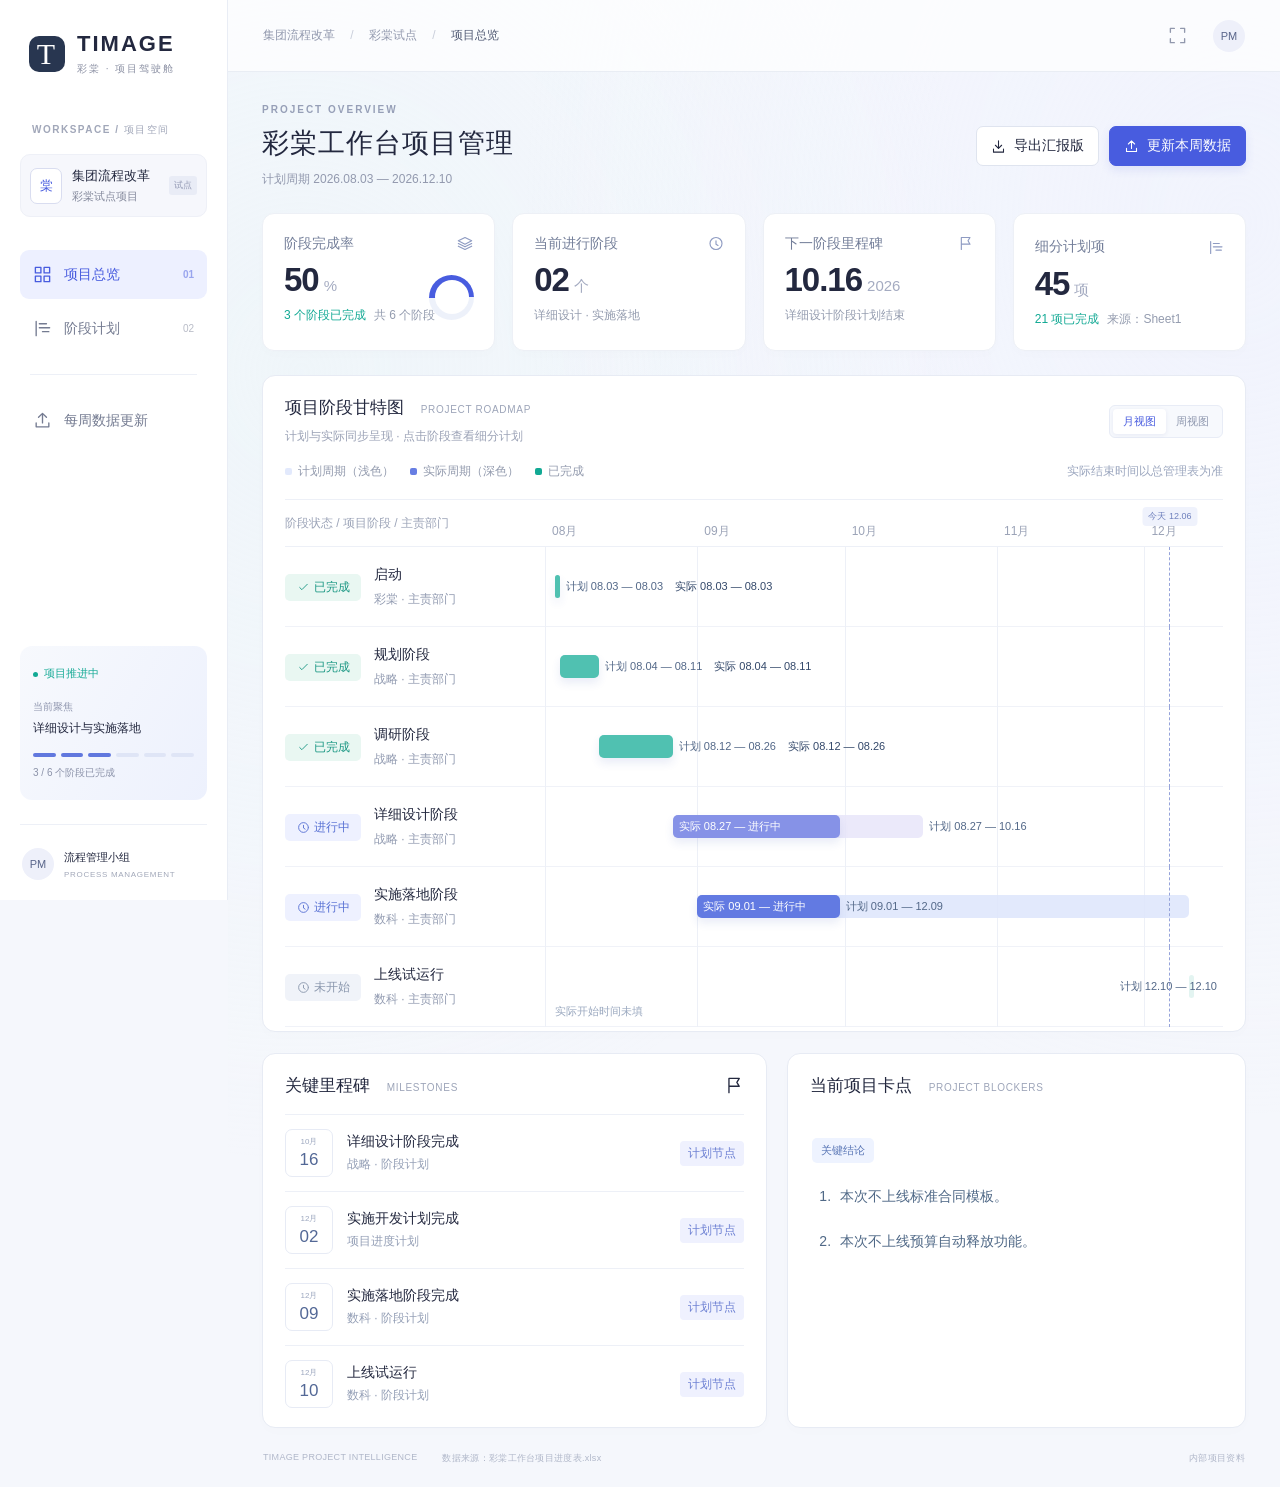
==== downloads/彩棠项目驾驶舱.html @ 55524172 "feat: label date periods in the detailed plan Gantt" ====
<!doctype html><html lang="zh-CN"><head><meta charset="utf-8"><meta name="viewport" content="width=device-width,initial-scale=1"><meta name="description" content="彩棠流程改革试点项目：项目阶段、模块计划与每周数据更新看板"><title>彩棠工作台项目管理</title><link rel="icon" href="data:image/svg+xml,%3Csvg xmlns='http://www.w3.org/2000/svg' viewBox='0 0 32 32'%3E%3Crect width='32' height='32' rx='9' fill='%233f56d9'/%3E%3Cpath d='M8 10h16M8 16h11M8 22h16' stroke='white' stroke-width='3'/%3E%3C/svg%3E"><style>
:root{--ink:#23283f;--muted:#83889b;--blue:#485cdf;--line:#edf0f7;--green:#12a994;--red:#ed725f;--surface:#fff;--bg:#f5f7fc;font-family:Inter,"Segoe UI","Microsoft YaHei",sans-serif;font-size:14px;color:var(--ink);font-synthesis:none}*{box-sizing:border-box}body{margin:0;background:var(--bg)}button,input,select{font:inherit}button,a,input,select{-webkit-tap-highlight-color:transparent}button{cursor:pointer}button{color:inherit}button:focus-visible,a:focus-visible{outline:3px solid #8492f5;outline-offset:3px}a{text-decoration:none;color:inherit}button{border:0;background:transparent}button:disabled{opacity:.4;cursor:not-allowed}.sidebar{position:fixed;z-index:10;inset:0 auto 0 0;width:228px;background:#fff;border-right:1px solid #e9edf5;padding:31px 20px 20px;display:flex;flex-direction:column}.brand{display:flex;align-items:center;gap:12px;font-size:22px;letter-spacing:2px;font-weight:600;padding:0 9px}.brand-symbol{height:36px;width:36px;background:#283650;color:white;font-family:Georgia,serif;display:grid;place-items:center;border-radius:10px;font-size:30px;font-weight:400}.brand small{display:block;font-size:10px;letter-spacing:2px;margin-top:5px;font-weight:400;color:#8c91a4}.space-label{color:#a1a7b9;font-size:10px;font-weight:600;letter-spacing:1.5px;margin:47px 12px 17px}.project-chip{display:flex;align-items:center;gap:10px;padding:12px 9px;background:#f6f7fc;border:1px solid #eef0f7;border-radius:10px;font-size:13px;font-weight:600}.project-icon{width:32px;height:36px;border:1px solid #d9ddf0;background:#fff;border-radius:7px;display:grid;place-items:center;color:var(--blue)}.project-chip small{display:block;font-size:11px;font-weight:400;color:var(--muted);margin-top:4px}.tiny-pill{font-size:9px;color:#9298b3;background:#e9ecf6;padding:3px 5px;border-radius:3px;margin-left:auto}nav{margin-top:28px}.nav{display:flex;align-items:center;gap:12px;width:100%;padding:15px 13px;margin:5px 0;color:#747b91;text-align:left;border-radius:9px}.nav.active{background:#edf0ff;color:var(--blue);font-weight:600}.nav:hover{background:#f3f5fd}.nav span{font-size:10px;margin-left:auto;opacity:.5}.nav-separator{height:1px;background:var(--line);margin:21px 10px}.icon{height:19px;width:19px;vertical-align:middle;flex:none;stroke:currentColor;fill:none;stroke-width:1.7;stroke-linecap:round;stroke-linejoin:round}.sidebar-bottom{margin-top:auto}.project-health{padding:20px 13px;margin-top:25px;background:linear-gradient(120deg,#f7f9fd,#edf1fd);border-radius:12px;font-size:12px}.project-health>div:first-child{color:var(--green);font-size:11px}.pulse{display:inline-block;width:5px;height:5px;background:var(--green);border-radius:100%;margin-right:6px}.project-health p{color:#9097af;font-size:10px;margin:19px 0 6px}.project-health strong{font-size:12px;font-weight:500}.mini-phases{display:flex;gap:5px;margin:16px 0 8px}.mini-phases>*{height:4px;width:20%;background:#dfe5f6;border-radius:3px}.mini-phases b{background:#6178de}.project-health small{color:#8b92a9;font-size:10px}.profile{margin-top:24px;border-top:1px solid var(--line);padding:23px 2px 0;display:flex;gap:10px;align-items:center;font-size:11px}.profile>span,.avatar{background:#eef0fa;width:32px;height:32px;border-radius:50%;display:grid;place-items:center;color:#5a668b;font-size:11px}.profile small{display:block;font-size:8px;color:#a2a8b9;margin-top:5px;letter-spacing:.7px}.workspace{margin-left:228px;min-height:100vh;background:radial-gradient(ellipse at 96% 15%,#edf0ff80,transparent 50%),radial-gradient(ellipse at 7% 25%,#e9f4f880,transparent 50%),var(--bg)}.topbar{height:72px;border-bottom:1px solid #e9edf4;background:#ffffffb8;display:flex;align-items:center;justify-content:space-between;padding:0 35px}.breadcrumb{font-size:12px;color:#9299ae}.breadcrumb span{color:#c9ceda;margin:0 12px}.breadcrumb b{font-weight:500;color:#525b75}.top-right{display:flex;align-items:center;gap:19px}.prototype{border:1px solid #e4e8f3;background:#f9faff;border-radius:5px;padding:5px 9px;font-size:10px;color:#7b86a7}.icon-btn{padding:7px;display:grid;place-items:center;color:#9198ad;border-radius:7px}.icon-btn:hover{background:#eef1ff;color:var(--blue)}main{padding:32px 34px 24px;max-width:1850px;margin:auto}.page-head{display:flex;justify-content:space-between;align-items:center;gap:20px;margin-bottom:25px}.eyebrow{font-size:10px;letter-spacing:2px;color:#969fb7;margin-bottom:10px;font-weight:600}.page-head h1{font-weight:650;letter-spacing:1px;font-size:27px;margin:0}.page-head h1 span{display:inline-block;vertical-align:middle;margin-left:12px;border:1px solid #cbd6f5;background:#eff3ff;color:#6477ba;font-size:10px;padding:4px 7px;letter-spacing:0;font-weight:500}.subtitle{font-size:12px;color:#9299ae;margin-top:10px}.head-actions{display:flex;gap:10px;align-items:center}.btn{border:1px solid #dfe4ef;background:#fff;padding:10px 14px;display:inline-flex;align-items:center;justify-content:center;gap:8px;border-radius:7px;white-space:nowrap;font-size:12px;font-weight:500;min-height:38px}.btn.primary{background:var(--blue);border-color:var(--blue);color:#fff;box-shadow:0 4px 10px #4256d31e}.btn:hover{filter:brightness(.97)}.btn .icon{width:15px;height:15px}.metrics{display:grid;grid-template-columns:repeat(4,1fr);gap:17px;margin-bottom:24px}.metric{background:#fff;border:1px solid #edf0f6;border-radius:12px;padding:20px 21px 17px;position:relative;min-height:138px;box-shadow:0 4px 12px #33426203}.metric-top{display:flex;align-items:center;justify-content:space-between;color:#737e99;font-size:12px}.metric-top .icon{color:#8e9bc2;width:16px}.metric-value{font-size:33px;letter-spacing:-1px;font-weight:600;margin:9px 0 7px;line-height:1.1}.metric-value small{font-size:15px;font-weight:400;color:#a4abc1;margin-left:5px;letter-spacing:0}.metric-foot{font-size:10px;color:#949caf}.metric-foot em{font-style:normal;color:var(--green);margin-right:8px}.metric.warning .metric-value{color:#df7967}.metric.warning .metric-top .icon{color:#df7967}.donut{position:absolute;right:20px;top:61px;width:45px;height:45px;border-radius:50%;background:conic-gradient(var(--blue) 60%,#edf1fa 0);display:grid;place-items:center;transform:rotate(-90deg)}.donut:after{content:'';width:34px;height:34px;background:#fff;border-radius:50%}.overview-grid{display:grid;grid-template-columns:minmax(0,1fr) 290px;gap:20px;align-items:stretch}.panel{border:1px solid #e7ebf4;border-radius:13px;background:#fff;box-shadow:0 4px 14px #22305603;min-width:0;overflow:hidden}.panel-head{padding:20px 22px 17px;display:flex;justify-content:space-between;align-items:center;gap:12px}.panel-head h2{margin:0;font-weight:600;font-size:15px}.panel-head h2 small{font-size:10px;color:#9da5b9;font-weight:400;margin-left:12px;letter-spacing:.7px}.panel-head p{font-size:10px;color:#9ba2b6;margin:7px 0 0}.segments{padding:3px;border:1px solid #e8ecf6;background:#f7f9fd;border-radius:6px;display:flex}.segments button{font-size:11px;color:#8f98af;padding:5px 10px;border-radius:4px}.segments .selected{color:var(--blue);background:white;box-shadow:0 1px 4px #25398d14}.legend{display:flex;gap:16px;padding:0 22px 19px;color:#939bae;font-size:10px;align-items:center}.legend>span{display:inline-flex;gap:6px;align-items:center}.legend i{display:inline-block;width:7px;height:7px;border-radius:2px;background:var(--green)}.legend i.blue{background:var(--blue)}.legend i.gray{background:#d9dfef}.legend .hint{margin-left:auto;color:#9ca7bf}.gantt-scroll{overflow-x:auto}.gantt{min-width:650px;padding:0 22px 4px}.gantt-head{display:grid;grid-template-columns:170px 1fr;height:42px;border-top:1px solid var(--line);border-bottom:1px solid var(--line)}.gantt-head>div:first-child{display:flex;align-items:center;color:#9ca4b8;font-size:10px}.months{position:relative;display:flex;color:#9ba3b7;font-size:11px;align-items:center}.months>span{position:absolute;transform:translateX(7px)}.gantt-body{position:relative}.gantt-row{display:grid;grid-template-columns:170px 1fr;min-height:65px;border-bottom:1px solid #f0f2f8;cursor:pointer}.gantt-row:hover{background:#f7f9ff}.stage-label{display:flex;align-items:center;gap:10px;padding-right:7px}.stage-no{font-size:10px;color:#b0b8cb;align-self:flex-start;margin-top:19px}.stage-label strong{font-size:12px;font-weight:500}.stage-label small{display:block;margin-top:7px;color:#929bb1;font-size:10px}.stage-label .stage-check{color:var(--green);font-size:10px;margin-left:5px}.track{position:relative;background:repeating-linear-gradient(to right,#edf0f7 0,#edf0f7 1px,transparent 1px,transparent 25%);height:65px}.plan-line{position:absolute;top:22px;height:23px;background:#e6eafa;border-radius:5px;min-width:5px}.actual-line{position:absolute;top:22px;height:23px;border-radius:5px;min-width:8px;box-shadow:0 5px 9px #3858c020}.bar-label{font-size:10px;position:absolute;top:27px;white-space:nowrap;color:#fff;z-index:3;pointer-events:none}.bar-label.outside{color:#79849e}.milestone-diamond{width:10px;height:10px;transform:rotate(45deg);background:#54bcae;position:absolute;top:28px;z-index:2;border:2px solid #fff;box-shadow:0 0 0 1px #54bcae}.today-line{position:absolute;top:0;bottom:0;width:1px;border-left:1px dashed #95a3da;z-index:4;pointer-events:none}.today-line span{position:absolute;top:-13px;left:0;transform:translate(-50%,-100%);background:#eff2fc;color:#6f80bd;border-radius:4px;padding:3px 6px;font-size:9px;white-space:nowrap}.gantt-note{display:flex;justify-content:space-between;padding:15px 22px;color:#9da5b8;font-size:10px}.text-btn{color:var(--blue);font-size:11px;padding:0;display:inline-flex;align-items:center;gap:6px}.ai-panel{background:linear-gradient(160deg,#f0f3ff,#fff 46%);position:relative}.ai-panel .panel-head{padding-bottom:13px}.ai-title{display:flex;gap:8px;align-items:center}.ai-title .icon{color:var(--blue)}.ai-tag{font-size:9px;color:#8b97c0;background:#e5eafa;padding:4px 6px;border-radius:4px}.ai-body{padding:0 20px 16px}.ai-intro{font-size:13px;line-height:1.8;margin:2px 0 17px;color:#667291}.ai-intro b{color:#3c4e80;font-weight:600}.insight{padding:15px 0;border-top:1px solid #e8edf8;display:flex;gap:10px}.insight-marker{font-size:10px;width:21px;height:21px;border-radius:6px;display:grid;place-items:center;background:#fff1ed;color:#dc8170;flex:none}.insight:nth-child(3) .insight-marker{background:#ebf1fe;color:#6485d0}.insight:nth-child(4) .insight-marker{background:#eaf7f3;color:#57a897}.insight strong{display:block;font-size:12px;font-weight:600;line-height:1.6}.insight p{font-size:11px;line-height:1.8;color:#8b95ad;margin:6px 0}.ai-footer{border-top:1px solid #e8edf8;padding:13px 20px;color:#a0a9be;font-size:9px}.lower-grid{display:grid;grid-template-columns:1.1fr 1fr;gap:20px;margin-top:21px}.milestone-list{padding:0 22px 5px}.milestone-item{display:flex;align-items:center;gap:14px;padding:14px 0;border-top:1px solid var(--line)}.date-tile{border:1px solid #e7ebf5;border-radius:7px;padding:6px 10px;text-align:center;font-size:17px;color:#536896;min-width:48px;font-weight:500}.date-tile small{display:block;font-size:8px;color:#9ca7bf;margin-bottom:3px}.milestone-item strong{font-size:12px;font-weight:500}.milestone-item p{font-size:10px;color:#949fb6;margin:5px 0 0}.badge{font-size:10px;display:inline-block;padding:4px 8px;border-radius:4px;white-space:nowrap;background:#f0f3fa;color:#95a0b8}.badge.done{background:#eaf7f3;color:#22a88e}.badge.active{background:#eff1fe;color:#6d80d3}.badge.late{background:#fff0ec;color:#d97c69}.badge.pending{background:#f1f3f8;color:#909bb1}.milestone-item .badge{margin-left:auto}.risk-table{width:100%;border-collapse:collapse;font-size:11px}.risk-table th{text-align:left;background:#f9fafd;font-size:10px;color:#9ba5ba;font-weight:400;padding:10px 21px}.risk-table td{padding:13px 21px;border-bottom:1px solid var(--line);vertical-align:middle;line-height:1.7}.risk-table tr:last-child td{border-bottom:0}.risk-table td small{display:block;color:#a0a8ba;font-size:10px}.risk-table .clickable{cursor:pointer}.risk-table .clickable:hover{background:#f8faff}.table-link{color:#5d6f9c;font-size:11px;text-align:left;padding:0}.mini-note{font-size:10px;color:#a7afc0;padding:12px 21px}footer{padding:0 35px 22px;display:flex;gap:25px;color:#b0b7c9;font-size:9px;letter-spacing:.3px}footer span:last-child{margin-left:auto}.stage-tabs{display:grid;grid-template-columns:repeat(5,1fr);gap:12px;margin-bottom:22px}.stage-tab{text-align:left;padding:15px 17px;background:#fff;border:1px solid #e6ebf5;border-radius:10px}.stage-tab.selected{border-color:#7c8ce5;background:#f0f3ff;box-shadow:0 0 0 2px #455edf08}.stage-tab small{font-size:10px;color:#a0aac1;display:block;margin-bottom:9px}.stage-tab strong{font-size:13px;font-weight:500}.stage-tab .badge{margin-top:11px;font-size:9px}.detail-summary{display:flex;justify-content:space-between;padding:23px 24px;align-items:center}.detail-summary h2{margin:0 0 10px;font-size:18px;font-weight:550}.detail-summary p{margin:0;font-size:12px;color:#929bb1}.detail-counts{display:flex;gap:30px}.detail-counts strong{font-size:25px;display:block;font-weight:500;margin-bottom:7px}.detail-counts small{font-size:10px;color:#a0a9be}.filter-bar{display:flex;align-items:center;gap:10px;padding:15px 22px;border-top:1px solid var(--line);border-bottom:1px solid var(--line);flex-wrap:wrap}.search-field{display:flex;align-items:center;border:1px solid #e2e7f1;border-radius:6px;padding:8px 10px;gap:8px;background:#fbfcff;min-width:230px}.search-field .icon{width:15px;color:#a3abc0}.search-field input{border:0;background:none;outline:none;width:190px;font-size:12px}.filter-bar select{border:1px solid #e3e8f1;background:#fff;border-radius:6px;padding:8px 10px;font-size:11px;color:#717f9f;max-width:180px}.filter-bar .segments{margin-left:auto}.task-table-wrap{overflow-x:auto}.task-table{width:100%;border-collapse:collapse;min-width:760px;font-size:12px}.task-table th{padding:13px 15px;background:#f9fafe;color:#98a2b9;font-size:10px;font-weight:400;text-align:left;white-space:nowrap}.task-table td{padding:13px 15px;border-bottom:1px solid #eff2f8;line-height:1.7}.task-table tbody tr{cursor:pointer}.task-table tbody tr:hover{background:#f8faff}.task-table td:first-child{padding-left:23px;max-width:440px}.task-title{display:flex;align-items:center;gap:9px}.task-title .indent{display:inline-block;width:var(--indent);flex:none}.level-tag{font-size:8px;background:#f2f4fa;padding:2px 4px;color:#9ba5bc;flex:none}.owner-pill{display:inline-flex;gap:5px;align-items:center;color:#7c89a6;font-size:11px}.owner-pill>i{font-size:9px;width:21px;height:21px;border-radius:50%;background:#edf0fa;color:#6c7ca6;display:grid;place-items:center;font-style:normal}.table-footer{padding:16px 22px;display:flex;align-items:center;justify-content:space-between;color:#9ba6bc;font-size:11px}.pagination{display:flex;gap:7px}.pagination button{padding:5px 9px;border:1px solid #e2e7f2;border-radius:4px;font-size:10px}.empty{padding:60px 20px;text-align:center;color:#8f9bb6;line-height:2}.detail-gantt-row{display:grid;grid-template-columns:290px 1fr;border-bottom:1px solid #f0f2f8}.detail-gantt-row .track{height:47px}.detail-gantt-row .actual-line{height:18px;top:14px}.detail-gantt-label{padding:12px 16px;overflow:hidden;text-overflow:ellipsis;white-space:nowrap;font-size:11px}.relation-layout{display:grid;grid-template-columns:minmax(0,1fr) 290px;gap:20px}.relation-canvas{position:relative;min-height:570px;padding:42px 28px;display:grid;grid-template-columns:160px 1fr 160px;gap:60px;align-items:center;background:radial-gradient(#dce4f2 .7px,transparent .7px);background-size:18px 18px}.relation-col{display:flex;flex-direction:column;gap:22px;z-index:1}.relation-node{background:white;padding:16px 14px;border-radius:9px;border:1px solid #dde4f5;box-shadow:0 5px 17px #43549006;text-align:left;width:100%;position:relative}.relation-node strong{font-size:12px;font-weight:500;display:block}.relation-node small{display:block;font-size:9px;color:#98a4bc;margin-top:8px}.relation-node.center{background:#5369dc;color:white;padding:25px 18px;box-shadow:0 7px 24px #4559ca24}.relation-node.center small{color:#cbd4ff}.relation-node.red{border-color:#edb6ab}.relation-node.red strong{color:#cb7d6e}.relation-svg{position:absolute;inset:0;width:100%;height:100%;pointer-events:none}.relationship-panel{padding:22px}.relationship-panel h3{margin:0 0 16px;font-size:15px}.relationship-panel p{font-size:12px;line-height:1.9;color:#8593af}.relationship-panel li{font-size:12px;color:#7d8ca8;line-height:2;margin-bottom:13px}.note-box{padding:12px 14px;background:#f6f8fd;border:1px solid #e8edf6;border-radius:7px;font-size:11px;line-height:1.9;color:#909eb8}.upload-zone{margin:0 24px 24px;border:1px dashed #c2cdef;border-radius:12px;text-align:center;padding:38px;background:linear-gradient(130deg,#f8faff,#f3f6ff);cursor:pointer}.upload-zone:hover,.upload-zone.dragging{background:#edf2ff;border-color:#627fe3}.upload-zone>.icon{height:35px;width:35px;color:#667dde;margin-bottom:14px}.upload-zone h3{font-size:16px;font-weight:500;margin:0 0 11px}.upload-zone p{font-size:12px;color:#92a0bd;margin-bottom:20px}.update-grid{display:grid;grid-template-columns:1fr;gap:21px}.update-step{display:flex;gap:16px;padding:19px 22px;border-top:1px solid var(--line)}.step-num{width:25px;height:25px;background:#eef2fd;border-radius:50%;color:#6b81c0;display:grid;place-items:center;font-size:11px;flex:none}.update-step strong{font-size:12px;font-weight:500}.update-step p{font-size:11px;color:#98a4bc;line-height:1.8;margin:7px 0}.drawer{inset:0 0 0 auto;height:100vh;max-height:100vh;width:480px;max-width:94vw;border:0;margin:0;padding:0;background:#fff;box-shadow:-10px 0 70px #192f6924}.drawer::backdrop,.upload-dialog::backdrop{background:#17294435;backdrop-filter:blur(4px)}.drawer-header{padding:26px;border-bottom:1px solid var(--line);display:flex;justify-content:space-between;align-items:center;font-size:11px;color:#95a2bb}.drawer-body{padding:28px}.drawer-body h2{font-size:22px;font-weight:550;line-height:1.6;margin:12px 0 19px}.drawer-body h3{font-size:13px;font-weight:500;margin:27px 0 14px}.property-grid{display:grid;grid-template-columns:1fr 1fr;gap:23px;margin:25px 0}.property-grid small{display:block;color:#9aa6be;font-size:11px;margin-bottom:8px}.property-grid strong{font-size:13px;font-weight:500}.source-line{font-size:10px;color:#a4aec0;line-height:1.9;margin-top:25px;border-top:1px solid var(--line);padding-top:16px}.upload-dialog{border:0;border-radius:15px;width:700px;max-width:94vw;padding:0;max-height:90vh;box-shadow:0 30px 100px #12223d33}.upload-dialog .dialog-body{padding:25px 28px}.upload-dialog h2{font-weight:550;font-size:22px;margin:0 0 12px}.upload-dialog p{font-size:12px;color:#8d9ab4;line-height:1.8}.preview-stats{display:flex;gap:16px;margin:23px 0}.preview-stats>div{flex:1;padding:15px;background:#f5f7fd;border-radius:8px}.preview-stats b{font-size:26px;font-weight:500}.preview-stats small{display:block;font-size:11px;color:#91a0bd;margin-top:6px}.dialog-actions{padding:20px 28px;display:flex;justify-content:flex-end;gap:10px;background:#f9faff;border-top:1px solid var(--line)}.diff-list{max-height:210px;overflow:auto;border:1px solid #e9edf5;border-radius:7px}.diff-row{padding:10px 12px;font-size:11px;border-bottom:1px solid #edf0f7;line-height:1.8}.diff-row:last-child{border:0}.error-box{padding:17px;background:#fff1ef;border-radius:8px;color:#c97065;font-size:12px;line-height:1.8}#toast{position:fixed;bottom:27px;left:50%;transform:translate(-50%,20px);z-index:100;background:#29364f;color:#fff;padding:13px 22px;border-radius:9px;box-shadow:0 8px 20px #25365322;font-size:12px;opacity:0;pointer-events:none;transition:.2s}#toast.show{opacity:1;transform:translate(-50%,0)}.date-input{border:1px solid #e3e8f2;border-radius:6px;padding:7px;color:#7e8ead;font-size:11px;background:#fff}.dependency-list{padding:0;list-style:none}.dependency-list li{border:1px solid #e7ecf6;padding:13px 14px;margin:8px 0;border-radius:7px;font-size:12px;line-height:1.8}.dependency-list small{display:block;font-size:10px;color:#9aa7bf}.attention-inline{color:#c88a58;background:#fff7eb;border-radius:5px;padding:9px 12px;font-size:11px;line-height:1.8;margin-top:10px}.summary-item{padding:16px 22px;border-top:1px solid var(--line);display:flex;gap:13px;align-items:center}.summary-item strong{font-size:12px;font-weight:500}.summary-item p{font-size:10px;color:#9aa5ba;margin:7px 0}.summary-item>.badge{margin-left:auto}.small-bar{height:4px;border-radius:4px;background:#edf1f8;margin-top:10px;width:130px}.small-bar span{display:block;height:100%;background:#6f8edd;border-radius:4px}
@media(min-width:1550px){main{padding:35px 42px}.overview-grid{grid-template-columns:minmax(0,1fr) 320px}.gantt-row,.track{height:75px}.stage-no{margin-top:24px}.stage-label{align-items:center}.plan-line,.actual-line{top:27px}.bar-label{top:32px}.milestone-diamond{top:33px}.gantt-head{height:48px}.metric{padding:23px 25px;min-height:145px}.panel-head{padding-top:23px;padding-bottom:20px}.ai-intro{margin-bottom:20px}.insight{padding:18px 0}.gantt-note{padding-top:18px;padding-bottom:18px}}
@media(max-width:1200px){.sidebar{width:196px;padding-left:14px;padding-right:14px}.workspace{margin-left:196px}main{padding:25px 23px}.overview-grid{grid-template-columns:1fr}.ai-panel .ai-body{display:grid;grid-template-columns:repeat(3,1fr);gap:18px}.ai-intro{grid-column:1/-1;margin:0}.insight{margin:0}.ai-footer{padding:10px 20px}.relation-layout{grid-template-columns:1fr}.lower-grid{grid-template-columns:1fr 1fr}.head-actions{gap:6px}.page-head h1{font-size:24px}.metric{padding:18px 16px}.donut{right:15px;width:38px;height:38px}.donut:after{width:29px;height:29px}}
@media(max-width:850px){.sidebar{width:74px;padding:22px 10px}.brand{padding:0;justify-content:center}.brand>span:nth-child(2),.space-label,.project-chip,.nav span,.sidebar-bottom{display:none}.nav{font-size:0;justify-content:center;padding:14px}.nav .icon{width:21px;height:21px}.nav-separator{margin:20px 7px}.workspace{margin-left:74px}.topbar{padding:0 20px}.metrics{gap:10px;grid-template-columns:repeat(2,1fr)}.metric{min-height:130px}.head-actions .btn{font-size:11px;padding:9px}.stage-tabs{gap:7px}.stage-tab{padding:12px 9px}.stage-tab strong{font-size:11px}.stage-tab small{font-size:9px}.detail-counts{gap:14px}.detail-counts strong{font-size:20px}.lower-grid{grid-template-columns:1fr}.update-grid{grid-template-columns:1fr}.relation-canvas{gap:25px;grid-template-columns:135px 1fr 135px;padding:30px 20px}.breadcrumb{font-size:10px}.top-right{gap:10px}.prototype{display:none}footer span:nth-child(2){display:none}}
@media(max-width:600px){:root{font-size:14px}.sidebar{position:fixed;inset:auto 0 0 0;width:auto;height:65px;flex-direction:row;padding:0;z-index:20;border-top:1px solid var(--line)}.brand{display:none}.sidebar nav{margin:0;display:flex;width:100%}.nav{margin:0;flex:1;border-radius:0;flex-direction:column;gap:4px;font-size:10px;padding:10px 0}.nav-separator{display:none}.workspace{margin-left:0;padding-bottom:65px}.topbar{height:58px;padding:0 17px}.top-right .avatar{display:none}main{padding:22px 15px}.page-head{display:block}.page-head h1{font-size:23px}.head-actions{margin-top:17px}.subtitle{font-size:11px;line-height:1.7}.metrics{margin-bottom:17px}.metric-top{font-size:11px}.metric-value{font-size:30px}.metric-foot{font-size:9px}.overview-grid{gap:17px}.panel-head{padding:17px}.panel-head h2{font-size:14px}.panel-head h2 small{display:none}.legend{padding:0 17px 19px;gap:13px}.legend .hint{display:none}.gantt-note{padding:14px 17px}.gantt-note>span{max-width:65%;line-height:1.6}.ai-panel .ai-body{display:block}.ai-intro{margin-bottom:14px}.insight{padding:14px 0}.stage-tabs{display:flex;overflow:auto}.stage-tab{min-width:118px;padding:13px}.detail-summary{display:block;padding:20px}.detail-counts{margin-top:23px;gap:35px}.filter-bar{padding:15px;gap:7px}.search-field{min-width:100%;width:100%}.search-field input{width:100%}.filter-bar .segments{margin-left:0}.filter-bar select{flex:1;max-width:100%;font-size:11px}.task-table{min-width:740px}.relation-canvas{min-width:620px}.relation-wrapper{overflow:auto}.relation-layout{gap:17px}.risk-table td,.risk-table th{padding-left:17px;padding-right:12px}.risk-table td{font-size:10px}.upload-zone{padding:30px 15px;margin:0 17px 17px}.upload-zone p{font-size:11px}.head-actions .btn{min-height:38px}.preview-stats{gap:7px}.preview-stats>div{padding:11px}.preview-stats small{font-size:10px}footer{padding:0 17px 20px;font-size:8px}.gantt-head{grid-template-columns:155px 1fr}.gantt-row{grid-template-columns:155px 1fr}}
@media print{.sidebar,.topbar,.head-actions,footer,.segments,.text-btn,.icon-btn{display:none!important}.workspace{margin:0;background:white}.metrics{grid-template-columns:repeat(4,1fr)}.overview-grid{grid-template-columns:1fr 270px}.lower-grid{grid-template-columns:1fr 1fr}.panel,.metric{break-inside:avoid}.ai-panel .ai-body{display:block}main{padding:10px}.gantt{min-width:0}.gantt-scroll{overflow:visible}body{-webkit-print-color-adjust:exact;print-color-adjust:exact}.task-table{font-size:10px}.task-table td{padding:8px}.task-table-wrap{overflow:visible}.gantt-head,.gantt-row{grid-template-columns:135px 1fr}@page{size:A3 landscape;margin:12mm}}

.overview-grid{grid-template-columns:1fr}
.bar-label:not(.outside){color:#fff!important;text-shadow:0 1px 3px #34427935}

/* Legibility for leadership presentations. */
.metric-top,.stage-label strong,.btn,.milestone-item strong,.task-table{font-size:14px}
.panel-head h2{font-size:17px}.subtitle,.metric-foot,.stage-label small,.legend,.gantt-head>div:first-child,.months,.bar-label,.text-btn,.milestone-item p,.risk-table,.table-link,.badge,.gantt-note{font-size:12px}
.panel-head p,.metric-foot,.mini-note{line-height:1.7}.panel-head p{font-size:12px}
.gantt-head{grid-template-columns:185px 1fr}.gantt-row{grid-template-columns:185px 1fr}
.stage-label strong{white-space:nowrap}.stage-no{font-size:11px}.bar-label{top:25px}.plan-line,.actual-line{height:28px}
.gantt-head{height:48px}.today-line span{top:-21px}.months>span{transform:translate(7px,8px)}
@media(min-width:1550px){.bar-label{top:30px}}
@media(max-width:600px){.metric-top,.stage-label strong,.milestone-item strong,.btn{font-size:12px}.metric-foot,.subtitle{font-size:11px}.gantt-head,.gantt-row{grid-template-columns:165px 1fr}.bar-label{font-size:11px}.legend{font-size:11px}.stage-label small{font-size:11px}.gantt-note{font-size:10px}.panel-head h2{font-size:15px}.page-head h1{font-size:22px}.page-head h1 span{margin-left:7px}.risk-table,.table-link{font-size:11px}}

.segments{flex-shrink:0}.segments button{white-space:nowrap}@media(max-width:600px){.donut{right:12px;top:53px;width:29px;height:29px}.donut:after{width:21px;height:21px}.metric:first-child .metric-foot{max-width:135px}.metric:first-child .metric-foot em{display:block}}

.gantt-head,.gantt-row{grid-template-columns:260px 1fr}
.stage-state{display:inline-flex;align-items:center;justify-content:center;gap:4px;width:76px;flex:none;padding:6px 5px;border-radius:5px;font-size:12px;line-height:1.2;margin-right:4px;font-weight:500}
.stage-state .icon{width:13px;height:13px}.stage-state.done{color:#199783;background:#e9f7f2}.stage-state.active{color:#5972d4;background:#eef1ff}.stage-state.pending{color:#8a97ad;background:#f0f3f9}.stage-state.late{color:#d57864;background:#fff0ed}
.stage-label{gap:9px}.gantt{min-width:760px}
@media(max-width:600px){.gantt-head,.gantt-row{grid-template-columns:235px 1fr}.stage-state{width:67px;font-size:11px}.stage-state .icon{width:11px;height:11px}}

.track{background:none;overflow:hidden}.grid-line{position:absolute;top:0;bottom:0;width:1px;background:#edf0f7;pointer-events:none}.track:before{content:'';position:absolute;top:0;bottom:0;left:0;width:1px;background:#edf0f7}.today-line{z-index:4}.gantt-body{overflow:visible}.gantt-row:first-child .track{overflow:visible}
.week-toolbar{display:flex;justify-content:space-between;gap:14px;align-items:center;margin:0 22px 16px;padding:12px 15px;background:#f5f7ff;border:1px solid #e8edfb;border-radius:7px;font-size:12px}.week-toolbar>div{display:flex;align-items:center;gap:12px}.week-toolbar strong{font-weight:500;color:#5b709c}.week-caption{color:#9aa7bf;font-size:11px}.week-buttons button{padding:6px 9px;background:white;color:#7a89ad;border:1px solid #e2e8f7;border-radius:4px;font-size:11px}.week-buttons button:hover{border-color:#8d9de4;color:#526ada}.weekly-gantt .gantt-head{height:69px}.weekly-gantt .months>span{transform:translate(10px,-3px);font-size:11px}.weekly-gantt .months b{font-weight:500;display:block;color:#6c7fa6}.weekly-gantt .months small{display:block;margin-top:7px;color:#a0abc1;font-size:10px}.weekly-gantt .today-line span{top:-1px;font-size:9px}.out-of-range{display:block;color:#a1adbf;padding:22px 10px;font-size:12px}.out-of-range small{font-size:10px;margin-left:15px;color:#bdc5d3}
@media(max-width:850px){.week-toolbar{flex-wrap:wrap}.week-caption{display:none}.week-toolbar>div{gap:7px}.weekly-gantt{min-width:960px}}

.plan-scope{display:flex;gap:9px;align-items:center;flex-wrap:wrap;margin-bottom:21px}.plan-scope>span{font-size:11px;color:#99a5bf;margin:0 6px}.scope-tab{padding:9px 13px;border:1px solid #e2e8f4;border-radius:6px;color:#8b98b0;background:#fff;font-size:12px}.scope-tab.selected{background:#eef2ff;color:#5a71cf;border-color:#99a9ed}.original-plan-table{min-width:800px}.original-plan-table th{font-size:12px;padding-top:16px;padding-bottom:16px}.original-plan-table th:first-child{width:42%;padding-left:25px}.original-plan-table td{padding-top:13px;padding-bottom:13px}.original-plan-title{display:flex;gap:12px;align-items:center}.original-plan-title strong{font-size:14px;font-weight:500}.source-row{font-size:10px;color:#a9b2c8;width:16px}.child-plan{padding-left:32px}.child-dot{width:5px;height:5px;border-radius:50%;background:#b0bce0;margin-right:5px;flex:none}.plan-duration,.plan-period{font-size:12px;color:#8595b0;white-space:nowrap}.plan-chevron{color:#bbc6db}.plan-group-row{background:#edf3ff!important}.plan-group-row td{border-top:1px solid #dfe8f9;border-bottom:1px solid #dfe8f9;font-size:12px;color:#6f82a9}.plan-group-btn{text-align:left;display:flex;align-items:center;gap:10px;color:#4f689d;font-weight:600;font-size:13px;padding:0}.group-toggle{display:grid;place-items:center;width:17px;height:17px;background:#fff;border:1px solid #cfdbf1;border-radius:4px;color:#7a8fbb;flex:none}.workflow-label{font-size:10px;white-space:nowrap;color:#8a9ab6}.group-count{font-size:10px;color:#94a6c5;white-space:nowrap}.original-gantt{min-width:1880px}.og-header,.og-row{display:grid;grid-template-columns:450px 1fr}.og-header{background:#f8faff;height:63px;border-bottom:1px solid #e6ebf5}.og-frozen{position:sticky;left:0;z-index:2;background:#fff;padding:13px 21px;display:flex;align-items:center;justify-content:space-between;gap:12px;border-right:1px solid #e6ebf5}.og-header .og-frozen{background:#f8faff;color:#8b9abb;font-size:12px}.og-frozen b{font-weight:500}.og-header .og-frozen b{font-weight:400}.og-weeks{display:grid;grid-template-columns:repeat(16,1fr);align-items:center;font-size:11px;color:#8598b9;text-align:center}.og-weeks b{display:block;font-weight:500}.og-weeks small{display:block;color:#a3afc3;font-size:10px;margin-top:6px}.og-row{min-height:51px;border-bottom:1px solid #edf1f8;cursor:pointer}.og-row:hover .og-frozen{background:#f7f9ff}.og-name{font-size:12px;color:#53698d}.og-child{padding-left:22px}.og-track{position:relative;background:repeating-linear-gradient(to right,#edf1f8 0,#edf1f8 1px,transparent 1px,transparent 6.25%);overflow:hidden}.og-bar{position:absolute;top:15px;height:22px;border-radius:4px;font-size:10px;display:flex;align-items:center;padding-left:9px;white-space:nowrap;color:white;background:#c5cfe5}.og-bar.done{background:#4dbda6}.og-bar.active{background:#8795e4}.og-bar.pending{background:#dce3f2;color:#8395b6}.og-out{font-size:10px;line-height:50px;color:#a5b0c5;padding-left:15px}.og-group .og-frozen,.og-group .og-track{background-color:#eff4fe}.og-group .og-bar{background:#c9d6f2;height:10px;top:20px;padding:0}.og-group .og-name{color:#5670a2;font-weight:600}
@media(max-width:600px){.plan-scope{gap:7px}.plan-scope>span{display:none}.scope-tab{font-size:11px;padding:8px 10px}.original-plan-table{min-width:810px}.og-header,.og-row{grid-template-columns:320px 1fr}.og-frozen{padding:12px}.og-name{font-size:11px}.og-frozen .badge{font-size:9px}}

/* Saved weekly versions and project blockers */
.history-info{flex:1;min-width:0}.history-info strong{overflow-wrap:anywhere}.history-actions{display:flex;gap:8px}.history-actions .btn{font-size:11px;padding:7px 11px;min-height:32px}.history-record,.history-initial{flex-wrap:wrap}.history-storage-error{padding:14px 22px;color:#b36a46;font-size:12px}.history-dialog{width:1050px;max-width:94vw;max-height:88vh;padding:0;border:1px solid #e7ebf4;border-radius:15px;box-shadow:0 30px 100px #12223d33;color:var(--ink)}.history-dialog::backdrop{background:#17294435;backdrop-filter:blur(4px)}.history-dialog .drawer-header{padding:20px 24px;position:sticky;top:0;background:#fff;z-index:2}.history-heading{padding:22px 24px;position:relative}.history-heading h2{font-size:18px;font-weight:550;margin:0 150px 10px 0;overflow-wrap:anywhere}.history-heading p{font-size:11px;color:#929bb1;margin:0}.history-heading>.btn{position:absolute;right:24px;top:22px}.history-table-wrap{overflow:auto;max-height:52vh}.history-table-wrap .task-table tbody tr{cursor:default}.blockers-empty{min-height:210px;display:flex;flex-direction:column;align-items:center;justify-content:center;gap:16px;color:#6b8095}.blockers-empty strong{font-size:15px;font-weight:500}.blockers-icon{display:grid;place-items:center;width:52px;height:52px;border-radius:50%;background:#edf8f5;color:#20aa91}.blockers-icon .icon{width:25px;height:25px}@media(max-width:650px){.history-record>.badge,.history-initial>.badge{margin-left:auto}.history-actions{width:100%;padding-left:32px}.history-heading h2{margin-right:0}.history-heading>.btn{position:static;margin-top:14px}.history-dialog .task-table{min-width:630px}}

/* Overlay planned and actual ranges while keeping each date label readable. */
.gantt .gantt-row{min-height:80px;height:80px}
.gantt .track{height:80px}
.gantt-lane{position:absolute;left:0;right:0;top:28px;height:23px}
.gantt .plan-line,.gantt .actual-line{top:0;height:23px;min-width:5px;border-radius:5px;border:0;box-shadow:none}
.gantt .plan-line{z-index:1;background:var(--plan-color);opacity:.9}
.gantt .actual-line{z-index:2;background:rgb(var(--stage-rgb));opacity:.82;box-shadow:0 5px 9px #3858c020}
.gantt .range-label{position:absolute;line-height:18px;white-space:nowrap;font-size:11px;color:#536888;pointer-events:none;z-index:3;font-variant-numeric:tabular-nums}
.gantt .plan-lane .range-label{top:0;line-height:23px}
.gantt .actual-lane .range-label{top:0;line-height:23px;color:#fff}
.gantt .actual-lane .range-label.outside{top:0;line-height:23px;color:#33486a}
.range-unavailable{position:absolute;left:10px;line-height:18px;font-size:11px;color:#9aa8bf;white-space:nowrap}
.plan-lane .range-unavailable{top:-21px}
.actual-lane .range-unavailable{top:27px}
.range-unavailable small{margin-left:12px;color:#b1bdd0;font-size:10px}
.legend i.planned-key{background:#dfe7fc;opacity:.9;border:0}
.legend i.actual-key{background:#4662dd;opacity:.82;border:0}

/* Explicit stage / first-level / second-level structure from the progress workbook. */
.progress-table{min-width:930px;width:100%;table-layout:fixed}
.progress-table th{font-size:12px;font-weight:400;color:#8b9bb6;padding:16px 12px;white-space:nowrap}
.progress-table th:first-child{width:30%;padding-left:24px}
.progress-table th:nth-child(2){width:9%}
.progress-table th:nth-child(3){width:9%}
.progress-table th:nth-child(4),.progress-table th:nth-child(5){width:18%}
.progress-table th:nth-child(6){width:12%}
.progress-table th:last-child{width:4%}
.progress-table td{padding:15px 12px;border-bottom:1px solid #edf1f8;vertical-align:middle}
.progress-table td:first-child{padding-left:24px}
.progress-name{display:flex;align-items:center;gap:9px;padding-left:calc(var(--depth)*15px);min-width:0}
.progress-name strong{font-weight:450;font-size:13px;color:#354d72;overflow-wrap:anywhere}
.progress-toggle{width:17px;height:17px;display:grid;place-items:center;flex:none;padding:0;border:1px solid #d3def3;border-radius:4px;background:#fff;color:#6e84bb;font-size:13px;line-height:1}
.progress-toggle:hover{border-color:#6e80e2;color:#5265d0}
.progress-bullet{width:4px;height:4px;border-radius:50%;background:#b7c4df;margin:0 6px;flex:none}
.progress-stage{background:#edf3ff!important}
.progress-stage .progress-name strong{font-size:14px;font-weight:600;color:#31517e}
.progress-parent{background:#f8faff}
.progress-parent .progress-name strong{font-weight:550;color:#4f6592}
.progress-owner{font-size:12px;color:#8797b2}
.level-tag{font-size:10px;color:#96a6be;white-space:nowrap}
.level-tag.level-0{color:#5573b0}
.level-tag.level-1{color:#7c8cbe}
.progress-date{font-size:12px;color:#8293ae;font-variant-numeric:tabular-nums;white-space:nowrap}
.progress-date.actual-date{color:#54758e}
.progress-table .badge{font-size:11px;white-space:nowrap}
.conclusions{padding:24px 24px 28px;min-height:210px}
.conclusion-tag{display:inline-flex;color:#5875b5;background:#eef3ff;border-radius:5px;padding:5px 9px;font-size:11px;margin-bottom:14px}
.conclusions ol{margin:0;padding-left:23px;color:#506987;font-size:14px;line-height:1.9}
.conclusions li{padding:6px 0 12px 5px}
.history-bundled{flex-wrap:wrap}
.hg-row{display:grid;grid-template-columns:430px 1fr;min-height:52px;border-bottom:1px solid #edf1f8;cursor:pointer}
.hg-frozen{position:sticky;left:0;z-index:5;background:#fff;border-right:1px solid #e6ebf5;padding:12px 16px;display:flex;justify-content:space-between;align-items:center;gap:10px}
.hg-frozen .progress-name{flex:1}
.hg-frozen .badge{font-size:10px;white-space:nowrap}
.hg-header{height:62px;background:#f8faff;color:#8a9bb7;cursor:default;font-size:12px}
.hg-header .hg-frozen{background:#f8faff}
.hg-weeks{display:grid;grid-template-columns:repeat(var(--weeks),1fr);text-align:center;align-items:center;font-size:11px}
.hg-weeks b{font-weight:500}
.hg-weeks small{display:block;margin-top:5px;font-size:10px;color:#a0adc3}
.hg-track{position:relative;min-height:52px;background:repeating-linear-gradient(to right,#edf1f8 0,#edf1f8 1px,transparent 1px,transparent calc(100% / var(--weeks)));overflow:hidden}
.hg-bar{position:absolute;top:17px;height:19px;min-width:3px;border-radius:4px}
.hg-plan{background:#dfe7fc;opacity:.9}
.hg-actual{background:#637de0;opacity:.82;box-shadow:0 3px 8px #3858c01a}
.hg-actual.done{background:#30b6a4}
.hg-plan.done{background:#e0f3ef}
.hg-date-label{position:absolute;top:17px;line-height:19px;white-space:nowrap;font-size:11px;font-variant-numeric:tabular-nums;color:#536888;z-index:3;pointer-events:none}
.hg-actual-label{color:#fff}
.hg-actual-label.outside{color:#33486a}
.hg-stage .hg-frozen,.hg-stage .hg-track{background-color:#edf3ff}
.hg-stage .progress-name strong{font-weight:600;color:#31517e}
.hg-parent .hg-frozen,.hg-parent .hg-track{background-color:#f8faff}
.hg-parent .progress-name strong{font-weight:550}
.hg-missing{font-size:11px;color:#a5b0c5;line-height:52px;padding-left:10px}
.mini-phases>*{flex:1}
</style></head><body>
<aside class="sidebar"><a class="brand" href="#overview"><span class="brand-symbol">T</span><span>TIMAGE<small>彩棠 · 项目驾驶舱</small></span></a><div class="space-label">WORKSPACE / 项目空间</div><div class="project-chip"><span class="project-icon">棠</span><div>集团流程改革<small>彩棠试点项目</small></div><span class="tiny-pill">试点</span></div><nav aria-label="主导航"><button data-view="overview" class="nav active"><i data-icon="layout"></i>项目总览<span>01</span></button><button data-view="detail" class="nav"><i data-icon="gantt"></i>阶段计划<span>02</span></button><div class="nav-separator"></div><button data-view="updates" class="nav"><i data-icon="upload"></i>每周数据更新<span id="updateDot"></span></button></nav><div class="sidebar-bottom"><div class="project-health"><div><span class="pulse"></span>项目推进中</div><p>当前聚焦</p><strong>详细设计与实施落地</strong><div class="mini-phases"><b></b><b></b><b></b><i></i><i></i></div><small>3 / 6 个阶段已完成</small></div><div class="profile"><span>PM</span><div>流程管理小组<small>PROCESS MANAGEMENT</small></div></div></div></aside>
<div class="workspace"><header class="topbar"><div class="breadcrumb">集团流程改革 <span>/</span> 彩棠试点 <span>/</span> <b id="crumb">项目总览</b></div><div class="top-right"><button class="icon-btn" id="fullscreen" title="全屏汇报" aria-label="全屏汇报"><i data-icon="maximize"></i></button><span class="avatar">PM</span></div></header><main id="main"></main><footer><span>TIMAGE PROJECT INTELLIGENCE</span><span id="footerSource">数据来源：彩棠工作台项目进度表.xlsx</span><span>内部项目资料</span></footer></div>
<dialog id="drawer" class="drawer"><div id="drawerContent"></div></dialog><dialog id="uploadDialog" class="upload-dialog"><div id="uploadContent"></div></dialog><div id="toast" role="status"></div><input type="file" id="fileInput" accept=".xlsx,.csv,.json" hidden>
<script>window.INITIAL_DATA={"sheets": [{"sheet": "Sheet1", "data": [["名称", "主责部门", "层级", "计划开始时间", "计划结束时间", "实际开始时间", "实际结束时间", "阶段状态"], ["启动", "彩棠", "阶段", 46237, 46237, 46237, 46237, "已完成"], ["规划阶段", "战略", "阶段", 46238, 46245, 46238, 46245, "已完成"], ["调研阶段", "战略", "阶段", 46246, 46260, 46246, 46260, "已完成"], ["详细设计阶段", "战略", "阶段", 46261, 46311, 46261, "/", "进行中"], ["功能需求设计", null, "一级任务", 46261, 46295, 46261, 46295, "已完成"], ["1.预算管理", null, "二级任务", "2026-08-27", "2026-09-30", "2026-08-27", "2026-09-11", "已完成"], ["2.项目/事项提案", null, "二级任务", "2026-08-27", "2026-09-30", "2026-08-27", "2026-09-30", "已完成"], ["3.任务工单", null, "二级任务", "2026-08-27", "2026-09-30", "2026-08-27", "2026-09-30", "已完成"], ["4.合同管理", null, "二级任务", "2026-08-27", "2026-09-30", "2026-08-27", "2026-09-07", "已完成"], ["5.付款管理", null, "二级任务", "2026-08-27", "2026-09-30", "2026-08-27", "2026-09-11", "已完成"], ["6.供应商管理", null, "二级任务", "2026-08-27", "2026-09-30", "2026-08-27", "2026-09-15", "已完成"], ["7.主数据管理", null, "二级任务", "2026-08-27", "2026-09-30", "2026-08-27", "2026-09-15", "已完成"], ["8.数字化服务", null, "二级任务", "2026-08-27", "2026-09-30", "2026-08-27", "2026-09-15", "已完成"], ["9.员工服务", null, "二级任务", "2026-08-27", "2026-09-30", "2026-08-27", "2026-09-15", "已完成"], ["10.运营事务", null, "二级任务", "2026-08-27", "2026-09-30", "2026-08-27", "2026-09-15", "已完成"], ["新审批流设计", null, "一级任务", 46303, 46311, 46303, 46311, "进行中"], ["1.预算管理", null, "二级任务", "2026-10-08", "2026-10-16", "2026-09-07", "2026-09-11", "已完成"], ["2.项目/事项提案", null, "二级任务", "2026-10-08", "2026-10-16", "/", "/", "未开始"], ["3.任务工单", null, "二级任务", "2026-10-08", "2026-10-16", "2026-09-07", "/", "进行中"], ["4.合同管理", null, "二级任务", "2026-10-08", "2026-10-16", "/", "/", "未开始"], ["5.付款管理", null, "二级任务", "2026-10-08", "2026-10-16", "2026-09-07", "2026-09-11", "已完成"], ["项目看板设计", null, "一级任务", 46303, 46311, "/", "/", "未开始"], ["实施落地阶段", "数科", "阶段", 46266, 46365, 46266, "/", "进行中"], ["需求评审", null, "一级任务", 46270, 46325, 46270, "/", "进行中"], ["1.预算管理", null, "二级任务", "2026-09-15", "2026-09-23", "2026-09-15", "2026-09-23", "已完成"], ["2.项目/事项提案", null, "二级任务", "2026-09-24", "2026-10-20", "2026-09-24", "/", "进行中"], ["3.任务工单", null, "二级任务", "2026-09-24", "2026-10-20", "2026-09-24", "/", "进行中"], ["4.合同管理", null, "二级任务", "2026-09-05", "2026-09-22", "2026-09-05", "2026-09-22", "已完成"], ["5.付款管理", null, "二级任务", "2026-09-24", "2026-10-08", "2026-09-24", "/", "进行中"], ["6.供应商管理", null, "二级任务", "2026-09-16", "2026-09-22", "2026-09-16", "2026-09-22", "已完成"], ["7.主数据管理", null, "二级任务", "2026-09-16", "2026-09-22", "2026-09-16", "2026-09-22", "已完成"], ["8.数字化服务", null, "二级任务", "2026-09-16", "2026-09-22", "2026-09-16", "2026-09-22", "已完成"], ["9.员工服务", null, "二级任务", "2026-09-16", "2026-09-22", "2026-09-16", "2026-09-22", "已完成"], ["10.运营事务", null, "二级任务", "2026-09-16", "2026-09-22", "2026-09-16", "2026-09-22", "已完成"], ["A.工作台首页", null, "二级任务", "2026-09-24", "2026-10-20", "2026-09-24", "/", "进行中"], ["B.待办中心", null, "二级任务", "2026-09-16", "2026-09-22", "2026-09-16", "2026-09-22", "已完成"], ["Ⅰ.业务看板", null, "二级任务", "2026-10-22", "2026-10-30", "/", "/", "未开始"], ["实施开发", null, "一级任务", 46266, 46358, 46266, "/", "进行中"], ["前置事项处理", null, "二级任务", "2026-09-01", "2026-09-30", "2026-09-01", "2026-09-30", "已完成"], ["1.预算管理", null, "二级任务", "2026-10-08", "2026-10-29", "/", "/", "未开始"], ["2.项目/事项提案", null, "二级任务", "2026-10-30", "2026-12-02", "/", "/", "未开始"], ["3.任务工单", null, "二级任务", "2026-10-30", "2026-12-02", "/", "/", "未开始"], ["4.合同管理", null, "二级任务", "2026-10-08", "2026-10-29", "/", "/", "未开始"], ["5.付款管理", null, "二级任务", "2026-10-08", "2026-10-29", "/", "/", "未开始"], ["6.供应商管理", null, "二级任务", "2026-10-08", "2026-10-29", "/", "/", "未开始"], ["7.主数据管理", null, "二级任务", "2026-10-08", "2026-10-29", "/", "/", "未开始"], ["8.数字化服务", null, "二级任务", "2026-10-08", "2026-10-29", "/", "/", "未开始"], ["9.员工服务", null, "二级任务", "2026-10-08", "2026-10-29", "/", "/", "未开始"], ["10.运营事务", null, "二级任务", "2026-10-08", "2026-10-29", "/", "/", "未开始"], ["A.工作台首页", null, "二级任务", "2026-10-30", "2026-12-02", "/", "/", "未开始"], ["B.待办中心", null, "二级任务", "2026-10-08", "2026-10-29", "/", "/", "未开始"], ["Ⅰ.业务看板", null, "二级任务", "2026-10-30", "2026-12-02", "/", "/", "未开始"], ["飞书移动端", null, "二级任务", "2026-11-25", "2026-12-02", "/", "/", "未开始"], ["功能测试", null, "一级任务", 46308, 46365, "/", "/", "未开始"], ["上线试运行", "数科", "阶段", 46366, 46366, "/", "/", "未开始"], ["当前项目卡点与关键结论：", null, null, null, null, null, null, null], ["1. 本次不上线标准合同模板。\n2. 本次不上线预算自动释放功能。", null, null, null, null, null, null, null]]}], "stages": [{"name": "启动", "owner": "彩棠", "start": "2026-08-03", "end": "2026-08-03", "actualStart": "2026-08-03", "actualEnd": "2026-08-03", "status": "已完成", "rawStatus": "已完成"}, {"name": "规划阶段", "owner": "战略", "start": "2026-08-04", "end": "2026-08-11", "actualStart": "2026-08-04", "actualEnd": "2026-08-11", "status": "已完成", "rawStatus": "已完成"}, {"name": "调研阶段", "owner": "战略", "start": "2026-08-12", "end": "2026-08-26", "actualStart": "2026-08-12", "actualEnd": "2026-08-26", "status": "已完成", "rawStatus": "已完成"}, {"name": "详细设计阶段", "owner": "战略", "start": "2026-08-27", "end": "2026-10-16", "actualStart": "2026-08-27", "actualEnd": "", "status": "进行中", "rawStatus": "进行中"}, {"name": "实施落地阶段", "owner": "数科", "start": "2026-09-01", "end": "2026-12-09", "actualStart": "2026-09-01", "actualEnd": "", "status": "进行中", "rawStatus": "进行中"}, {"name": "上线试运行", "owner": "数科", "start": "2026-12-10", "end": "2026-12-10", "actualStart": "", "actualEnd": "", "status": "待启动", "rawStatus": "未开始"}], "asOf": "2026-09-29", "sourceFile": "彩棠工作台项目进度表.xlsx", "baselineRevision": "progress-20260929-v2"};window.BUNDLED_CSS="\n:root{--ink:#23283f;--muted:#83889b;--blue:#485cdf;--line:#edf0f7;--green:#12a994;--red:#ed725f;--surface:#fff;--bg:#f5f7fc;font-family:Inter,\"Segoe UI\",\"Microsoft YaHei\",sans-serif;font-size:14px;color:var(--ink);font-synthesis:none}*{box-sizing:border-box}body{margin:0;background:var(--bg)}button,input,select{font:inherit}button,a,input,select{-webkit-tap-highlight-color:transparent}button{cursor:pointer}button{color:inherit}button:focus-visible,a:focus-visible{outline:3px solid #8492f5;outline-offset:3px}a{text-decoration:none;color:inherit}button{border:0;background:transparent}button:disabled{opacity:.4;cursor:not-allowed}.sidebar{position:fixed;z-index:10;inset:0 auto 0 0;width:228px;background:#fff;border-right:1px solid #e9edf5;padding:31px 20px 20px;display:flex;flex-direction:column}.brand{display:flex;align-items:center;gap:12px;font-size:22px;letter-spacing:2px;font-weight:600;padding:0 9px}.brand-symbol{height:36px;width:36px;background:#283650;color:white;font-family:Georgia,serif;display:grid;place-items:center;border-radius:10px;font-size:30px;font-weight:400}.brand small{display:block;font-size:10px;letter-spacing:2px;margin-top:5px;font-weight:400;color:#8c91a4}.space-label{color:#a1a7b9;font-size:10px;font-weight:600;letter-spacing:1.5px;margin:47px 12px 17px}.project-chip{display:flex;align-items:center;gap:10px;padding:12px 9px;background:#f6f7fc;border:1px solid #eef0f7;border-radius:10px;font-size:13px;font-weight:600}.project-icon{width:32px;height:36px;border:1px solid #d9ddf0;background:#fff;border-radius:7px;display:grid;place-items:center;color:var(--blue)}.project-chip small{display:block;font-size:11px;font-weight:400;color:var(--muted);margin-top:4px}.tiny-pill{font-size:9px;color:#9298b3;background:#e9ecf6;padding:3px 5px;border-radius:3px;margin-left:auto}nav{margin-top:28px}.nav{display:flex;align-items:center;gap:12px;width:100%;padding:15px 13px;margin:5px 0;color:#747b91;text-align:left;border-radius:9px}.nav.active{background:#edf0ff;color:var(--blue);font-weight:600}.nav:hover{background:#f3f5fd}.nav span{font-size:10px;margin-left:auto;opacity:.5}.nav-separator{height:1px;background:var(--line);margin:21px 10px}.icon{height:19px;width:19px;vertical-align:middle;flex:none;stroke:currentColor;fill:none;stroke-width:1.7;stroke-linecap:round;stroke-linejoin:round}.sidebar-bottom{margin-top:auto}.project-health{padding:20px 13px;margin-top:25px;background:linear-gradient(120deg,#f7f9fd,#edf1fd);border-radius:12px;font-size:12px}.project-health>div:first-child{color:var(--green);font-size:11px}.pulse{display:inline-block;width:5px;height:5px;background:var(--green);border-radius:100%;margin-right:6px}.project-health p{color:#9097af;font-size:10px;margin:19px 0 6px}.project-health strong{font-size:12px;font-weight:500}.mini-phases{display:flex;gap:5px;margin:16px 0 8px}.mini-phases>*{height:4px;width:20%;background:#dfe5f6;border-radius:3px}.mini-phases b{background:#6178de}.project-health small{color:#8b92a9;font-size:10px}.profile{margin-top:24px;border-top:1px solid var(--line);padding:23px 2px 0;display:flex;gap:10px;align-items:center;font-size:11px}.profile>span,.avatar{background:#eef0fa;width:32px;height:32px;border-radius:50%;display:grid;place-items:center;color:#5a668b;font-size:11px}.profile small{display:block;font-size:8px;color:#a2a8b9;margin-top:5px;letter-spacing:.7px}.workspace{margin-left:228px;min-height:100vh;background:radial-gradient(ellipse at 96% 15%,#edf0ff80,transparent 50%),radial-gradient(ellipse at 7% 25%,#e9f4f880,transparent 50%),var(--bg)}.topbar{height:72px;border-bottom:1px solid #e9edf4;background:#ffffffb8;display:flex;align-items:center;justify-content:space-between;padding:0 35px}.breadcrumb{font-size:12px;color:#9299ae}.breadcrumb span{color:#c9ceda;margin:0 12px}.breadcrumb b{font-weight:500;color:#525b75}.top-right{display:flex;align-items:center;gap:19px}.prototype{border:1px solid #e4e8f3;background:#f9faff;border-radius:5px;padding:5px 9px;font-size:10px;color:#7b86a7}.icon-btn{padding:7px;display:grid;place-items:center;color:#9198ad;border-radius:7px}.icon-btn:hover{background:#eef1ff;color:var(--blue)}main{padding:32px 34px 24px;max-width:1850px;margin:auto}.page-head{display:flex;justify-content:space-between;align-items:center;gap:20px;margin-bottom:25px}.eyebrow{font-size:10px;letter-spacing:2px;color:#969fb7;margin-bottom:10px;font-weight:600}.page-head h1{font-weight:650;letter-spacing:1px;font-size:27px;margin:0}.page-head h1 span{display:inline-block;vertical-align:middle;margin-left:12px;border:1px solid #cbd6f5;background:#eff3ff;color:#6477ba;font-size:10px;padding:4px 7px;letter-spacing:0;font-weight:500}.subtitle{font-size:12px;color:#9299ae;margin-top:10px}.head-actions{display:flex;gap:10px;align-items:center}.btn{border:1px solid #dfe4ef;background:#fff;padding:10px 14px;display:inline-flex;align-items:center;justify-content:center;gap:8px;border-radius:7px;white-space:nowrap;font-size:12px;font-weight:500;min-height:38px}.btn.primary{background:var(--blue);border-color:var(--blue);color:#fff;box-shadow:0 4px 10px #4256d31e}.btn:hover{filter:brightness(.97)}.btn .icon{width:15px;height:15px}.metrics{display:grid;grid-template-columns:repeat(4,1fr);gap:17px;margin-bottom:24px}.metric{background:#fff;border:1px solid #edf0f6;border-radius:12px;padding:20px 21px 17px;position:relative;min-height:138px;box-shadow:0 4px 12px #33426203}.metric-top{display:flex;align-items:center;justify-content:space-between;color:#737e99;font-size:12px}.metric-top .icon{color:#8e9bc2;width:16px}.metric-value{font-size:33px;letter-spacing:-1px;font-weight:600;margin:9px 0 7px;line-height:1.1}.metric-value small{font-size:15px;font-weight:400;color:#a4abc1;margin-left:5px;letter-spacing:0}.metric-foot{font-size:10px;color:#949caf}.metric-foot em{font-style:normal;color:var(--green);margin-right:8px}.metric.warning .metric-value{color:#df7967}.metric.warning .metric-top .icon{color:#df7967}.donut{position:absolute;right:20px;top:61px;width:45px;height:45px;border-radius:50%;background:conic-gradient(var(--blue) 60%,#edf1fa 0);display:grid;place-items:center;transform:rotate(-90deg)}.donut:after{content:'';width:34px;height:34px;background:#fff;border-radius:50%}.overview-grid{display:grid;grid-template-columns:minmax(0,1fr) 290px;gap:20px;align-items:stretch}.panel{border:1px solid #e7ebf4;border-radius:13px;background:#fff;box-shadow:0 4px 14px #22305603;min-width:0;overflow:hidden}.panel-head{padding:20px 22px 17px;display:flex;justify-content:space-between;align-items:center;gap:12px}.panel-head h2{margin:0;font-weight:600;font-size:15px}.panel-head h2 small{font-size:10px;color:#9da5b9;font-weight:400;margin-left:12px;letter-spacing:.7px}.panel-head p{font-size:10px;color:#9ba2b6;margin:7px 0 0}.segments{padding:3px;border:1px solid #e8ecf6;background:#f7f9fd;border-radius:6px;display:flex}.segments button{font-size:11px;color:#8f98af;padding:5px 10px;border-radius:4px}.segments .selected{color:var(--blue);background:white;box-shadow:0 1px 4px #25398d14}.legend{display:flex;gap:16px;padding:0 22px 19px;color:#939bae;font-size:10px;align-items:center}.legend>span{display:inline-flex;gap:6px;align-items:center}.legend i{display:inline-block;width:7px;height:7px;border-radius:2px;background:var(--green)}.legend i.blue{background:var(--blue)}.legend i.gray{background:#d9dfef}.legend .hint{margin-left:auto;color:#9ca7bf}.gantt-scroll{overflow-x:auto}.gantt{min-width:650px;padding:0 22px 4px}.gantt-head{display:grid;grid-template-columns:170px 1fr;height:42px;border-top:1px solid var(--line);border-bottom:1px solid var(--line)}.gantt-head>div:first-child{display:flex;align-items:center;color:#9ca4b8;font-size:10px}.months{position:relative;display:flex;color:#9ba3b7;font-size:11px;align-items:center}.months>span{position:absolute;transform:translateX(7px)}.gantt-body{position:relative}.gantt-row{display:grid;grid-template-columns:170px 1fr;min-height:65px;border-bottom:1px solid #f0f2f8;cursor:pointer}.gantt-row:hover{background:#f7f9ff}.stage-label{display:flex;align-items:center;gap:10px;padding-right:7px}.stage-no{font-size:10px;color:#b0b8cb;align-self:flex-start;margin-top:19px}.stage-label strong{font-size:12px;font-weight:500}.stage-label small{display:block;margin-top:7px;color:#929bb1;font-size:10px}.stage-label .stage-check{color:var(--green);font-size:10px;margin-left:5px}.track{position:relative;background:repeating-linear-gradient(to right,#edf0f7 0,#edf0f7 1px,transparent 1px,transparent 25%);height:65px}.plan-line{position:absolute;top:22px;height:23px;background:#e6eafa;border-radius:5px;min-width:5px}.actual-line{position:absolute;top:22px;height:23px;border-radius:5px;min-width:8px;box-shadow:0 5px 9px #3858c020}.bar-label{font-size:10px;position:absolute;top:27px;white-space:nowrap;color:#fff;z-index:3;pointer-events:none}.bar-label.outside{color:#79849e}.milestone-diamond{width:10px;height:10px;transform:rotate(45deg);background:#54bcae;position:absolute;top:28px;z-index:2;border:2px solid #fff;box-shadow:0 0 0 1px #54bcae}.today-line{position:absolute;top:0;bottom:0;width:1px;border-left:1px dashed #95a3da;z-index:4;pointer-events:none}.today-line span{position:absolute;top:-13px;left:0;transform:translate(-50%,-100%);background:#eff2fc;color:#6f80bd;border-radius:4px;padding:3px 6px;font-size:9px;white-space:nowrap}.gantt-note{display:flex;justify-content:space-between;padding:15px 22px;color:#9da5b8;font-size:10px}.text-btn{color:var(--blue);font-size:11px;padding:0;display:inline-flex;align-items:center;gap:6px}.ai-panel{background:linear-gradient(160deg,#f0f3ff,#fff 46%);position:relative}.ai-panel .panel-head{padding-bottom:13px}.ai-title{display:flex;gap:8px;align-items:center}.ai-title .icon{color:var(--blue)}.ai-tag{font-size:9px;color:#8b97c0;background:#e5eafa;padding:4px 6px;border-radius:4px}.ai-body{padding:0 20px 16px}.ai-intro{font-size:13px;line-height:1.8;margin:2px 0 17px;color:#667291}.ai-intro b{color:#3c4e80;font-weight:600}.insight{padding:15px 0;border-top:1px solid #e8edf8;display:flex;gap:10px}.insight-marker{font-size:10px;width:21px;height:21px;border-radius:6px;display:grid;place-items:center;background:#fff1ed;color:#dc8170;flex:none}.insight:nth-child(3) .insight-marker{background:#ebf1fe;color:#6485d0}.insight:nth-child(4) .insight-marker{background:#eaf7f3;color:#57a897}.insight strong{display:block;font-size:12px;font-weight:600;line-height:1.6}.insight p{font-size:11px;line-height:1.8;color:#8b95ad;margin:6px 0}.ai-footer{border-top:1px solid #e8edf8;padding:13px 20px;color:#a0a9be;font-size:9px}.lower-grid{display:grid;grid-template-columns:1.1fr 1fr;gap:20px;margin-top:21px}.milestone-list{padding:0 22px 5px}.milestone-item{display:flex;align-items:center;gap:14px;padding:14px 0;border-top:1px solid var(--line)}.date-tile{border:1px solid #e7ebf5;border-radius:7px;padding:6px 10px;text-align:center;font-size:17px;color:#536896;min-width:48px;font-weight:500}.date-tile small{display:block;font-size:8px;color:#9ca7bf;margin-bottom:3px}.milestone-item strong{font-size:12px;font-weight:500}.milestone-item p{font-size:10px;color:#949fb6;margin:5px 0 0}.badge{font-size:10px;display:inline-block;padding:4px 8px;border-radius:4px;white-space:nowrap;background:#f0f3fa;color:#95a0b8}.badge.done{background:#eaf7f3;color:#22a88e}.badge.active{background:#eff1fe;color:#6d80d3}.badge.late{background:#fff0ec;color:#d97c69}.badge.pending{background:#f1f3f8;color:#909bb1}.milestone-item .badge{margin-left:auto}.risk-table{width:100%;border-collapse:collapse;font-size:11px}.risk-table th{text-align:left;background:#f9fafd;font-size:10px;color:#9ba5ba;font-weight:400;padding:10px 21px}.risk-table td{padding:13px 21px;border-bottom:1px solid var(--line);vertical-align:middle;line-height:1.7}.risk-table tr:last-child td{border-bottom:0}.risk-table td small{display:block;color:#a0a8ba;font-size:10px}.risk-table .clickable{cursor:pointer}.risk-table .clickable:hover{background:#f8faff}.table-link{color:#5d6f9c;font-size:11px;text-align:left;padding:0}.mini-note{font-size:10px;color:#a7afc0;padding:12px 21px}footer{padding:0 35px 22px;display:flex;gap:25px;color:#b0b7c9;font-size:9px;letter-spacing:.3px}footer span:last-child{margin-left:auto}.stage-tabs{display:grid;grid-template-columns:repeat(5,1fr);gap:12px;margin-bottom:22px}.stage-tab{text-align:left;padding:15px 17px;background:#fff;border:1px solid #e6ebf5;border-radius:10px}.stage-tab.selected{border-color:#7c8ce5;background:#f0f3ff;box-shadow:0 0 0 2px #455edf08}.stage-tab small{font-size:10px;color:#a0aac1;display:block;margin-bottom:9px}.stage-tab strong{font-size:13px;font-weight:500}.stage-tab .badge{margin-top:11px;font-size:9px}.detail-summary{display:flex;justify-content:space-between;padding:23px 24px;align-items:center}.detail-summary h2{margin:0 0 10px;font-size:18px;font-weight:550}.detail-summary p{margin:0;font-size:12px;color:#929bb1}.detail-counts{display:flex;gap:30px}.detail-counts strong{font-size:25px;display:block;font-weight:500;margin-bottom:7px}.detail-counts small{font-size:10px;color:#a0a9be}.filter-bar{display:flex;align-items:center;gap:10px;padding:15px 22px;border-top:1px solid var(--line);border-bottom:1px solid var(--line);flex-wrap:wrap}.search-field{display:flex;align-items:center;border:1px solid #e2e7f1;border-radius:6px;padding:8px 10px;gap:8px;background:#fbfcff;min-width:230px}.search-field .icon{width:15px;color:#a3abc0}.search-field input{border:0;background:none;outline:none;width:190px;font-size:12px}.filter-bar select{border:1px solid #e3e8f1;background:#fff;border-radius:6px;padding:8px 10px;font-size:11px;color:#717f9f;max-width:180px}.filter-bar .segments{margin-left:auto}.task-table-wrap{overflow-x:auto}.task-table{width:100%;border-collapse:collapse;min-width:760px;font-size:12px}.task-table th{padding:13px 15px;background:#f9fafe;color:#98a2b9;font-size:10px;font-weight:400;text-align:left;white-space:nowrap}.task-table td{padding:13px 15px;border-bottom:1px solid #eff2f8;line-height:1.7}.task-table tbody tr{cursor:pointer}.task-table tbody tr:hover{background:#f8faff}.task-table td:first-child{padding-left:23px;max-width:440px}.task-title{display:flex;align-items:center;gap:9px}.task-title .indent{display:inline-block;width:var(--indent);flex:none}.level-tag{font-size:8px;background:#f2f4fa;padding:2px 4px;color:#9ba5bc;flex:none}.owner-pill{display:inline-flex;gap:5px;align-items:center;color:#7c89a6;font-size:11px}.owner-pill>i{font-size:9px;width:21px;height:21px;border-radius:50%;background:#edf0fa;color:#6c7ca6;display:grid;place-items:center;font-style:normal}.table-footer{padding:16px 22px;display:flex;align-items:center;justify-content:space-between;color:#9ba6bc;font-size:11px}.pagination{display:flex;gap:7px}.pagination button{padding:5px 9px;border:1px solid #e2e7f2;border-radius:4px;font-size:10px}.empty{padding:60px 20px;text-align:center;color:#8f9bb6;line-height:2}.detail-gantt-row{display:grid;grid-template-columns:290px 1fr;border-bottom:1px solid #f0f2f8}.detail-gantt-row .track{height:47px}.detail-gantt-row .actual-line{height:18px;top:14px}.detail-gantt-label{padding:12px 16px;overflow:hidden;text-overflow:ellipsis;white-space:nowrap;font-size:11px}.relation-layout{display:grid;grid-template-columns:minmax(0,1fr) 290px;gap:20px}.relation-canvas{position:relative;min-height:570px;padding:42px 28px;display:grid;grid-template-columns:160px 1fr 160px;gap:60px;align-items:center;background:radial-gradient(#dce4f2 .7px,transparent .7px);background-size:18px 18px}.relation-col{display:flex;flex-direction:column;gap:22px;z-index:1}.relation-node{background:white;padding:16px 14px;border-radius:9px;border:1px solid #dde4f5;box-shadow:0 5px 17px #43549006;text-align:left;width:100%;position:relative}.relation-node strong{font-size:12px;font-weight:500;display:block}.relation-node small{display:block;font-size:9px;color:#98a4bc;margin-top:8px}.relation-node.center{background:#5369dc;color:white;padding:25px 18px;box-shadow:0 7px 24px #4559ca24}.relation-node.center small{color:#cbd4ff}.relation-node.red{border-color:#edb6ab}.relation-node.red strong{color:#cb7d6e}.relation-svg{position:absolute;inset:0;width:100%;height:100%;pointer-events:none}.relationship-panel{padding:22px}.relationship-panel h3{margin:0 0 16px;font-size:15px}.relationship-panel p{font-size:12px;line-height:1.9;color:#8593af}.relationship-panel li{font-size:12px;color:#7d8ca8;line-height:2;margin-bottom:13px}.note-box{padding:12px 14px;background:#f6f8fd;border:1px solid #e8edf6;border-radius:7px;font-size:11px;line-height:1.9;color:#909eb8}.upload-zone{margin:0 24px 24px;border:1px dashed #c2cdef;border-radius:12px;text-align:center;padding:38px;background:linear-gradient(130deg,#f8faff,#f3f6ff);cursor:pointer}.upload-zone:hover,.upload-zone.dragging{background:#edf2ff;border-color:#627fe3}.upload-zone>.icon{height:35px;width:35px;color:#667dde;margin-bottom:14px}.upload-zone h3{font-size:16px;font-weight:500;margin:0 0 11px}.upload-zone p{font-size:12px;color:#92a0bd;margin-bottom:20px}.update-grid{display:grid;grid-template-columns:1fr;gap:21px}.update-step{display:flex;gap:16px;padding:19px 22px;border-top:1px solid var(--line)}.step-num{width:25px;height:25px;background:#eef2fd;border-radius:50%;color:#6b81c0;display:grid;place-items:center;font-size:11px;flex:none}.update-step strong{font-size:12px;font-weight:500}.update-step p{font-size:11px;color:#98a4bc;line-height:1.8;margin:7px 0}.drawer{inset:0 0 0 auto;height:100vh;max-height:100vh;width:480px;max-width:94vw;border:0;margin:0;padding:0;background:#fff;box-shadow:-10px 0 70px #192f6924}.drawer::backdrop,.upload-dialog::backdrop{background:#17294435;backdrop-filter:blur(4px)}.drawer-header{padding:26px;border-bottom:1px solid var(--line);display:flex;justify-content:space-between;align-items:center;font-size:11px;color:#95a2bb}.drawer-body{padding:28px}.drawer-body h2{font-size:22px;font-weight:550;line-height:1.6;margin:12px 0 19px}.drawer-body h3{font-size:13px;font-weight:500;margin:27px 0 14px}.property-grid{display:grid;grid-template-columns:1fr 1fr;gap:23px;margin:25px 0}.property-grid small{display:block;color:#9aa6be;font-size:11px;margin-bottom:8px}.property-grid strong{font-size:13px;font-weight:500}.source-line{font-size:10px;color:#a4aec0;line-height:1.9;margin-top:25px;border-top:1px solid var(--line);padding-top:16px}.upload-dialog{border:0;border-radius:15px;width:700px;max-width:94vw;padding:0;max-height:90vh;box-shadow:0 30px 100px #12223d33}.upload-dialog .dialog-body{padding:25px 28px}.upload-dialog h2{font-weight:550;font-size:22px;margin:0 0 12px}.upload-dialog p{font-size:12px;color:#8d9ab4;line-height:1.8}.preview-stats{display:flex;gap:16px;margin:23px 0}.preview-stats>div{flex:1;padding:15px;background:#f5f7fd;border-radius:8px}.preview-stats b{font-size:26px;font-weight:500}.preview-stats small{display:block;font-size:11px;color:#91a0bd;margin-top:6px}.dialog-actions{padding:20px 28px;display:flex;justify-content:flex-end;gap:10px;background:#f9faff;border-top:1px solid var(--line)}.diff-list{max-height:210px;overflow:auto;border:1px solid #e9edf5;border-radius:7px}.diff-row{padding:10px 12px;font-size:11px;border-bottom:1px solid #edf0f7;line-height:1.8}.diff-row:last-child{border:0}.error-box{padding:17px;background:#fff1ef;border-radius:8px;color:#c97065;font-size:12px;line-height:1.8}#toast{position:fixed;bottom:27px;left:50%;transform:translate(-50%,20px);z-index:100;background:#29364f;color:#fff;padding:13px 22px;border-radius:9px;box-shadow:0 8px 20px #25365322;font-size:12px;opacity:0;pointer-events:none;transition:.2s}#toast.show{opacity:1;transform:translate(-50%,0)}.date-input{border:1px solid #e3e8f2;border-radius:6px;padding:7px;color:#7e8ead;font-size:11px;background:#fff}.dependency-list{padding:0;list-style:none}.dependency-list li{border:1px solid #e7ecf6;padding:13px 14px;margin:8px 0;border-radius:7px;font-size:12px;line-height:1.8}.dependency-list small{display:block;font-size:10px;color:#9aa7bf}.attention-inline{color:#c88a58;background:#fff7eb;border-radius:5px;padding:9px 12px;font-size:11px;line-height:1.8;margin-top:10px}.summary-item{padding:16px 22px;border-top:1px solid var(--line);display:flex;gap:13px;align-items:center}.summary-item strong{font-size:12px;font-weight:500}.summary-item p{font-size:10px;color:#9aa5ba;margin:7px 0}.summary-item>.badge{margin-left:auto}.small-bar{height:4px;border-radius:4px;background:#edf1f8;margin-top:10px;width:130px}.small-bar span{display:block;height:100%;background:#6f8edd;border-radius:4px}\n@media(min-width:1550px){main{padding:35px 42px}.overview-grid{grid-template-columns:minmax(0,1fr) 320px}.gantt-row,.track{height:75px}.stage-no{margin-top:24px}.stage-label{align-items:center}.plan-line,.actual-line{top:27px}.bar-label{top:32px}.milestone-diamond{top:33px}.gantt-head{height:48px}.metric{padding:23px 25px;min-height:145px}.panel-head{padding-top:23px;padding-bottom:20px}.ai-intro{margin-bottom:20px}.insight{padding:18px 0}.gantt-note{padding-top:18px;padding-bottom:18px}}\n@media(max-width:1200px){.sidebar{width:196px;padding-left:14px;padding-right:14px}.workspace{margin-left:196px}main{padding:25px 23px}.overview-grid{grid-template-columns:1fr}.ai-panel .ai-body{display:grid;grid-template-columns:repeat(3,1fr);gap:18px}.ai-intro{grid-column:1/-1;margin:0}.insight{margin:0}.ai-footer{padding:10px 20px}.relation-layout{grid-template-columns:1fr}.lower-grid{grid-template-columns:1fr 1fr}.head-actions{gap:6px}.page-head h1{font-size:24px}.metric{padding:18px 16px}.donut{right:15px;width:38px;height:38px}.donut:after{width:29px;height:29px}}\n@media(max-width:850px){.sidebar{width:74px;padding:22px 10px}.brand{padding:0;justify-content:center}.brand>span:nth-child(2),.space-label,.project-chip,.nav span,.sidebar-bottom{display:none}.nav{font-size:0;justify-content:center;padding:14px}.nav .icon{width:21px;height:21px}.nav-separator{margin:20px 7px}.workspace{margin-left:74px}.topbar{padding:0 20px}.metrics{gap:10px;grid-template-columns:repeat(2,1fr)}.metric{min-height:130px}.head-actions .btn{font-size:11px;padding:9px}.stage-tabs{gap:7px}.stage-tab{padding:12px 9px}.stage-tab strong{font-size:11px}.stage-tab small{font-size:9px}.detail-counts{gap:14px}.detail-counts strong{font-size:20px}.lower-grid{grid-template-columns:1fr}.update-grid{grid-template-columns:1fr}.relation-canvas{gap:25px;grid-template-columns:135px 1fr 135px;padding:30px 20px}.breadcrumb{font-size:10px}.top-right{gap:10px}.prototype{display:none}footer span:nth-child(2){display:none}}\n@media(max-width:600px){:root{font-size:14px}.sidebar{position:fixed;inset:auto 0 0 0;width:auto;height:65px;flex-direction:row;padding:0;z-index:20;border-top:1px solid var(--line)}.brand{display:none}.sidebar nav{margin:0;display:flex;width:100%}.nav{margin:0;flex:1;border-radius:0;flex-direction:column;gap:4px;font-size:10px;padding:10px 0}.nav-separator{display:none}.workspace{margin-left:0;padding-bottom:65px}.topbar{height:58px;padding:0 17px}.top-right .avatar{display:none}main{padding:22px 15px}.page-head{display:block}.page-head h1{font-size:23px}.head-actions{margin-top:17px}.subtitle{font-size:11px;line-height:1.7}.metrics{margin-bottom:17px}.metric-top{font-size:11px}.metric-value{font-size:30px}.metric-foot{font-size:9px}.overview-grid{gap:17px}.panel-head{padding:17px}.panel-head h2{font-size:14px}.panel-head h2 small{display:none}.legend{padding:0 17px 19px;gap:13px}.legend .hint{display:none}.gantt-note{padding:14px 17px}.gantt-note>span{max-width:65%;line-height:1.6}.ai-panel .ai-body{display:block}.ai-intro{margin-bottom:14px}.insight{padding:14px 0}.stage-tabs{display:flex;overflow:auto}.stage-tab{min-width:118px;padding:13px}.detail-summary{display:block;padding:20px}.detail-counts{margin-top:23px;gap:35px}.filter-bar{padding:15px;gap:7px}.search-field{min-width:100%;width:100%}.search-field input{width:100%}.filter-bar .segments{margin-left:0}.filter-bar select{flex:1;max-width:100%;font-size:11px}.task-table{min-width:740px}.relation-canvas{min-width:620px}.relation-wrapper{overflow:auto}.relation-layout{gap:17px}.risk-table td,.risk-table th{padding-left:17px;padding-right:12px}.risk-table td{font-size:10px}.upload-zone{padding:30px 15px;margin:0 17px 17px}.upload-zone p{font-size:11px}.head-actions .btn{min-height:38px}.preview-stats{gap:7px}.preview-stats>div{padding:11px}.preview-stats small{font-size:10px}footer{padding:0 17px 20px;font-size:8px}.gantt-head{grid-template-columns:155px 1fr}.gantt-row{grid-template-columns:155px 1fr}}\n@media print{.sidebar,.topbar,.head-actions,footer,.segments,.text-btn,.icon-btn{display:none!important}.workspace{margin:0;background:white}.metrics{grid-template-columns:repeat(4,1fr)}.overview-grid{grid-template-columns:1fr 270px}.lower-grid{grid-template-columns:1fr 1fr}.panel,.metric{break-inside:avoid}.ai-panel .ai-body{display:block}main{padding:10px}.gantt{min-width:0}.gantt-scroll{overflow:visible}body{-webkit-print-color-adjust:exact;print-color-adjust:exact}.task-table{font-size:10px}.task-table td{padding:8px}.task-table-wrap{overflow:visible}.gantt-head,.gantt-row{grid-template-columns:135px 1fr}@page{size:A3 landscape;margin:12mm}}\n\n.overview-grid{grid-template-columns:1fr}\n.bar-label:not(.outside){color:#fff!important;text-shadow:0 1px 3px #34427935}\n\n/* Legibility for leadership presentations. */\n.metric-top,.stage-label strong,.btn,.milestone-item strong,.task-table{font-size:14px}\n.panel-head h2{font-size:17px}.subtitle,.metric-foot,.stage-label small,.legend,.gantt-head>div:first-child,.months,.bar-label,.text-btn,.milestone-item p,.risk-table,.table-link,.badge,.gantt-note{font-size:12px}\n.panel-head p,.metric-foot,.mini-note{line-height:1.7}.panel-head p{font-size:12px}\n.gantt-head{grid-template-columns:185px 1fr}.gantt-row{grid-template-columns:185px 1fr}\n.stage-label strong{white-space:nowrap}.stage-no{font-size:11px}.bar-label{top:25px}.plan-line,.actual-line{height:28px}\n.gantt-head{height:48px}.today-line span{top:-21px}.months>span{transform:translate(7px,8px)}\n@media(min-width:1550px){.bar-label{top:30px}}\n@media(max-width:600px){.metric-top,.stage-label strong,.milestone-item strong,.btn{font-size:12px}.metric-foot,.subtitle{font-size:11px}.gantt-head,.gantt-row{grid-template-columns:165px 1fr}.bar-label{font-size:11px}.legend{font-size:11px}.stage-label small{font-size:11px}.gantt-note{font-size:10px}.panel-head h2{font-size:15px}.page-head h1{font-size:22px}.page-head h1 span{margin-left:7px}.risk-table,.table-link{font-size:11px}}\n\n.segments{flex-shrink:0}.segments button{white-space:nowrap}@media(max-width:600px){.donut{right:12px;top:53px;width:29px;height:29px}.donut:after{width:21px;height:21px}.metric:first-child .metric-foot{max-width:135px}.metric:first-child .metric-foot em{display:block}}\n\n.gantt-head,.gantt-row{grid-template-columns:260px 1fr}\n.stage-state{display:inline-flex;align-items:center;justify-content:center;gap:4px;width:76px;flex:none;padding:6px 5px;border-radius:5px;font-size:12px;line-height:1.2;margin-right:4px;font-weight:500}\n.stage-state .icon{width:13px;height:13px}.stage-state.done{color:#199783;background:#e9f7f2}.stage-state.active{color:#5972d4;background:#eef1ff}.stage-state.pending{color:#8a97ad;background:#f0f3f9}.stage-state.late{color:#d57864;background:#fff0ed}\n.stage-label{gap:9px}.gantt{min-width:760px}\n@media(max-width:600px){.gantt-head,.gantt-row{grid-template-columns:235px 1fr}.stage-state{width:67px;font-size:11px}.stage-state .icon{width:11px;height:11px}}\n\n.track{background:none;overflow:hidden}.grid-line{position:absolute;top:0;bottom:0;width:1px;background:#edf0f7;pointer-events:none}.track:before{content:'';position:absolute;top:0;bottom:0;left:0;width:1px;background:#edf0f7}.today-line{z-index:4}.gantt-body{overflow:visible}.gantt-row:first-child .track{overflow:visible}\n.week-toolbar{display:flex;justify-content:space-between;gap:14px;align-items:center;margin:0 22px 16px;padding:12px 15px;background:#f5f7ff;border:1px solid #e8edfb;border-radius:7px;font-size:12px}.week-toolbar>div{display:flex;align-items:center;gap:12px}.week-toolbar strong{font-weight:500;color:#5b709c}.week-caption{color:#9aa7bf;font-size:11px}.week-buttons button{padding:6px 9px;background:white;color:#7a89ad;border:1px solid #e2e8f7;border-radius:4px;font-size:11px}.week-buttons button:hover{border-color:#8d9de4;color:#526ada}.weekly-gantt .gantt-head{height:69px}.weekly-gantt .months>span{transform:translate(10px,-3px);font-size:11px}.weekly-gantt .months b{font-weight:500;display:block;color:#6c7fa6}.weekly-gantt .months small{display:block;margin-top:7px;color:#a0abc1;font-size:10px}.weekly-gantt .today-line span{top:-1px;font-size:9px}.out-of-range{display:block;color:#a1adbf;padding:22px 10px;font-size:12px}.out-of-range small{font-size:10px;margin-left:15px;color:#bdc5d3}\n@media(max-width:850px){.week-toolbar{flex-wrap:wrap}.week-caption{display:none}.week-toolbar>div{gap:7px}.weekly-gantt{min-width:960px}}\n\n.plan-scope{display:flex;gap:9px;align-items:center;flex-wrap:wrap;margin-bottom:21px}.plan-scope>span{font-size:11px;color:#99a5bf;margin:0 6px}.scope-tab{padding:9px 13px;border:1px solid #e2e8f4;border-radius:6px;color:#8b98b0;background:#fff;font-size:12px}.scope-tab.selected{background:#eef2ff;color:#5a71cf;border-color:#99a9ed}.original-plan-table{min-width:800px}.original-plan-table th{font-size:12px;padding-top:16px;padding-bottom:16px}.original-plan-table th:first-child{width:42%;padding-left:25px}.original-plan-table td{padding-top:13px;padding-bottom:13px}.original-plan-title{display:flex;gap:12px;align-items:center}.original-plan-title strong{font-size:14px;font-weight:500}.source-row{font-size:10px;color:#a9b2c8;width:16px}.child-plan{padding-left:32px}.child-dot{width:5px;height:5px;border-radius:50%;background:#b0bce0;margin-right:5px;flex:none}.plan-duration,.plan-period{font-size:12px;color:#8595b0;white-space:nowrap}.plan-chevron{color:#bbc6db}.plan-group-row{background:#edf3ff!important}.plan-group-row td{border-top:1px solid #dfe8f9;border-bottom:1px solid #dfe8f9;font-size:12px;color:#6f82a9}.plan-group-btn{text-align:left;display:flex;align-items:center;gap:10px;color:#4f689d;font-weight:600;font-size:13px;padding:0}.group-toggle{display:grid;place-items:center;width:17px;height:17px;background:#fff;border:1px solid #cfdbf1;border-radius:4px;color:#7a8fbb;flex:none}.workflow-label{font-size:10px;white-space:nowrap;color:#8a9ab6}.group-count{font-size:10px;color:#94a6c5;white-space:nowrap}.original-gantt{min-width:1880px}.og-header,.og-row{display:grid;grid-template-columns:450px 1fr}.og-header{background:#f8faff;height:63px;border-bottom:1px solid #e6ebf5}.og-frozen{position:sticky;left:0;z-index:2;background:#fff;padding:13px 21px;display:flex;align-items:center;justify-content:space-between;gap:12px;border-right:1px solid #e6ebf5}.og-header .og-frozen{background:#f8faff;color:#8b9abb;font-size:12px}.og-frozen b{font-weight:500}.og-header .og-frozen b{font-weight:400}.og-weeks{display:grid;grid-template-columns:repeat(16,1fr);align-items:center;font-size:11px;color:#8598b9;text-align:center}.og-weeks b{display:block;font-weight:500}.og-weeks small{display:block;color:#a3afc3;font-size:10px;margin-top:6px}.og-row{min-height:51px;border-bottom:1px solid #edf1f8;cursor:pointer}.og-row:hover .og-frozen{background:#f7f9ff}.og-name{font-size:12px;color:#53698d}.og-child{padding-left:22px}.og-track{position:relative;background:repeating-linear-gradient(to right,#edf1f8 0,#edf1f8 1px,transparent 1px,transparent 6.25%);overflow:hidden}.og-bar{position:absolute;top:15px;height:22px;border-radius:4px;font-size:10px;display:flex;align-items:center;padding-left:9px;white-space:nowrap;color:white;background:#c5cfe5}.og-bar.done{background:#4dbda6}.og-bar.active{background:#8795e4}.og-bar.pending{background:#dce3f2;color:#8395b6}.og-out{font-size:10px;line-height:50px;color:#a5b0c5;padding-left:15px}.og-group .og-frozen,.og-group .og-track{background-color:#eff4fe}.og-group .og-bar{background:#c9d6f2;height:10px;top:20px;padding:0}.og-group .og-name{color:#5670a2;font-weight:600}\n@media(max-width:600px){.plan-scope{gap:7px}.plan-scope>span{display:none}.scope-tab{font-size:11px;padding:8px 10px}.original-plan-table{min-width:810px}.og-header,.og-row{grid-template-columns:320px 1fr}.og-frozen{padding:12px}.og-name{font-size:11px}.og-frozen .badge{font-size:9px}}\n\n/* Saved weekly versions and project blockers */\n.history-info{flex:1;min-width:0}.history-info strong{overflow-wrap:anywhere}.history-actions{display:flex;gap:8px}.history-actions .btn{font-size:11px;padding:7px 11px;min-height:32px}.history-record,.history-initial{flex-wrap:wrap}.history-storage-error{padding:14px 22px;color:#b36a46;font-size:12px}.history-dialog{width:1050px;max-width:94vw;max-height:88vh;padding:0;border:1px solid #e7ebf4;border-radius:15px;box-shadow:0 30px 100px #12223d33;color:var(--ink)}.history-dialog::backdrop{background:#17294435;backdrop-filter:blur(4px)}.history-dialog .drawer-header{padding:20px 24px;position:sticky;top:0;background:#fff;z-index:2}.history-heading{padding:22px 24px;position:relative}.history-heading h2{font-size:18px;font-weight:550;margin:0 150px 10px 0;overflow-wrap:anywhere}.history-heading p{font-size:11px;color:#929bb1;margin:0}.history-heading>.btn{position:absolute;right:24px;top:22px}.history-table-wrap{overflow:auto;max-height:52vh}.history-table-wrap .task-table tbody tr{cursor:default}.blockers-empty{min-height:210px;display:flex;flex-direction:column;align-items:center;justify-content:center;gap:16px;color:#6b8095}.blockers-empty strong{font-size:15px;font-weight:500}.blockers-icon{display:grid;place-items:center;width:52px;height:52px;border-radius:50%;background:#edf8f5;color:#20aa91}.blockers-icon .icon{width:25px;height:25px}@media(max-width:650px){.history-record>.badge,.history-initial>.badge{margin-left:auto}.history-actions{width:100%;padding-left:32px}.history-heading h2{margin-right:0}.history-heading>.btn{position:static;margin-top:14px}.history-dialog .task-table{min-width:630px}}\n\n/* Overlay planned and actual ranges while keeping each date label readable. */\n.gantt .gantt-row{min-height:80px;height:80px}\n.gantt .track{height:80px}\n.gantt-lane{position:absolute;left:0;right:0;top:28px;height:23px}\n.gantt .plan-line,.gantt .actual-line{top:0;height:23px;min-width:5px;border-radius:5px;border:0;box-shadow:none}\n.gantt .plan-line{z-index:1;background:var(--plan-color);opacity:.9}\n.gantt .actual-line{z-index:2;background:rgb(var(--stage-rgb));opacity:.82;box-shadow:0 5px 9px #3858c020}\n.gantt .range-label{position:absolute;line-height:18px;white-space:nowrap;font-size:11px;color:#536888;pointer-events:none;z-index:3;font-variant-numeric:tabular-nums}\n.gantt .plan-lane .range-label{top:0;line-height:23px}\n.gantt .actual-lane .range-label{top:0;line-height:23px;color:#fff}\n.gantt .actual-lane .range-label.outside{top:0;line-height:23px;color:#33486a}\n.range-unavailable{position:absolute;left:10px;line-height:18px;font-size:11px;color:#9aa8bf;white-space:nowrap}\n.plan-lane .range-unavailable{top:-21px}\n.actual-lane .range-unavailable{top:27px}\n.range-unavailable small{margin-left:12px;color:#b1bdd0;font-size:10px}\n.legend i.planned-key{background:#dfe7fc;opacity:.9;border:0}\n.legend i.actual-key{background:#4662dd;opacity:.82;border:0}\n\n/* Explicit stage / first-level / second-level structure from the progress workbook. */\n.progress-table{min-width:930px;width:100%;table-layout:fixed}\n.progress-table th{font-size:12px;font-weight:400;color:#8b9bb6;padding:16px 12px;white-space:nowrap}\n.progress-table th:first-child{width:30%;padding-left:24px}\n.progress-table th:nth-child(2){width:9%}\n.progress-table th:nth-child(3){width:9%}\n.progress-table th:nth-child(4),.progress-table th:nth-child(5){width:18%}\n.progress-table th:nth-child(6){width:12%}\n.progress-table th:last-child{width:4%}\n.progress-table td{padding:15px 12px;border-bottom:1px solid #edf1f8;vertical-align:middle}\n.progress-table td:first-child{padding-left:24px}\n.progress-name{display:flex;align-items:center;gap:9px;padding-left:calc(var(--depth)*15px);min-width:0}\n.progress-name strong{font-weight:450;font-size:13px;color:#354d72;overflow-wrap:anywhere}\n.progress-toggle{width:17px;height:17px;display:grid;place-items:center;flex:none;padding:0;border:1px solid #d3def3;border-radius:4px;background:#fff;color:#6e84bb;font-size:13px;line-height:1}\n.progress-toggle:hover{border-color:#6e80e2;color:#5265d0}\n.progress-bullet{width:4px;height:4px;border-radius:50%;background:#b7c4df;margin:0 6px;flex:none}\n.progress-stage{background:#edf3ff!important}\n.progress-stage .progress-name strong{font-size:14px;font-weight:600;color:#31517e}\n.progress-parent{background:#f8faff}\n.progress-parent .progress-name strong{font-weight:550;color:#4f6592}\n.progress-owner{font-size:12px;color:#8797b2}\n.level-tag{font-size:10px;color:#96a6be;white-space:nowrap}\n.level-tag.level-0{color:#5573b0}\n.level-tag.level-1{color:#7c8cbe}\n.progress-date{font-size:12px;color:#8293ae;font-variant-numeric:tabular-nums;white-space:nowrap}\n.progress-date.actual-date{color:#54758e}\n.progress-table .badge{font-size:11px;white-space:nowrap}\n.conclusions{padding:24px 24px 28px;min-height:210px}\n.conclusion-tag{display:inline-flex;color:#5875b5;background:#eef3ff;border-radius:5px;padding:5px 9px;font-size:11px;margin-bottom:14px}\n.conclusions ol{margin:0;padding-left:23px;color:#506987;font-size:14px;line-height:1.9}\n.conclusions li{padding:6px 0 12px 5px}\n.history-bundled{flex-wrap:wrap}\n.hg-row{display:grid;grid-template-columns:430px 1fr;min-height:52px;border-bottom:1px solid #edf1f8;cursor:pointer}\n.hg-frozen{position:sticky;left:0;z-index:5;background:#fff;border-right:1px solid #e6ebf5;padding:12px 16px;display:flex;justify-content:space-between;align-items:center;gap:10px}\n.hg-frozen .progress-name{flex:1}\n.hg-frozen .badge{font-size:10px;white-space:nowrap}\n.hg-header{height:62px;background:#f8faff;color:#8a9bb7;cursor:default;font-size:12px}\n.hg-header .hg-frozen{background:#f8faff}\n.hg-weeks{display:grid;grid-template-columns:repeat(var(--weeks),1fr);text-align:center;align-items:center;font-size:11px}\n.hg-weeks b{font-weight:500}\n.hg-weeks small{display:block;margin-top:5px;font-size:10px;color:#a0adc3}\n.hg-track{position:relative;min-height:52px;background:repeating-linear-gradient(to right,#edf1f8 0,#edf1f8 1px,transparent 1px,transparent calc(100% / var(--weeks)));overflow:hidden}\n.hg-bar{position:absolute;top:17px;height:19px;min-width:3px;border-radius:4px}\n.hg-plan{background:#dfe7fc;opacity:.9}\n.hg-actual{background:#637de0;opacity:.82;box-shadow:0 3px 8px #3858c01a}\n.hg-actual.done{background:#30b6a4}\n.hg-plan.done{background:#e0f3ef}\n.hg-date-label{position:absolute;top:17px;line-height:19px;white-space:nowrap;font-size:11px;font-variant-numeric:tabular-nums;color:#536888;z-index:3;pointer-events:none}\n.hg-actual-label{color:#fff}\n.hg-actual-label.outside{color:#33486a}\n.hg-stage .hg-frozen,.hg-stage .hg-track{background-color:#edf3ff}\n.hg-stage .progress-name strong{font-weight:600;color:#31517e}\n.hg-parent .hg-frozen,.hg-parent .hg-track{background-color:#f8faff}\n.hg-parent .progress-name strong{font-weight:550}\n.hg-missing{font-size:11px;color:#a5b0c5;line-height:52px;padding-left:10px}\n.mini-phases>*{flex:1}\n";window.BUNDLED_JS="/* Pako inflate - (The MIT License)\n\nCopyright (C) 2014-2017 by Vitaly Puzrin and Andrei Tuputcyn\n\nPermission is hereby granted, free of charge, to any person obtaining a copy\nof this software and associated documentation files (the \"Software\"), to deal\nin the Software without restriction, including without limitation the rights\nto use, copy, modify, merge, publish, distribute, sublicense, and/or sell\ncopies of the Software, and to permit persons to whom the Software is\nfurnished to do so, subject to the following conditions:\n\nThe above copyright notice and this permission notice shall be included in\nall copies or substantial portions of the Software.\n\nTHE SOFTWARE IS PROVIDED \"AS IS\", WITHOUT WARRANTY OF ANY KIND, EXPRESS OR\nIMPLIED, INCLUDING BUT NOT LIMITED TO THE WARRANTIES OF MERCHANTABILITY,\nFITNESS FOR A PARTICULAR PURPOSE AND NONINFRINGEMENT. IN NO EVENT SHALL THE\nAUTHORS OR COPYRIGHT HOLDERS BE LIABLE FOR ANY CLAIM, DAMAGES OR OTHER\nLIABILITY, WHETHER IN AN ACTION OF CONTRACT, TORT OR OTHERWISE, ARISING FROM,\nOUT OF OR IN CONNECTION WITH THE SOFTWARE OR THE USE OR OTHER DEALINGS IN\nTHE SOFTWARE.\n */\n!function(e){if(\"object\"==typeof exports&&\"undefined\"!=typeof module)module.exports=e();else if(\"function\"==typeof define&&define.amd)define([],e);else{(\"undefined\"!=typeof window?window:\"undefined\"!=typeof global?global:\"undefined\"!=typeof self?self:this).pako=e()}}(function(){return function r(o,s,f){function l(t,e){if(!s[t]){if(!o[t]){var i=\"function\"==typeof require&&require;if(!e&&i)return i(t,!0);if(d)return d(t,!0);var n=new Error(\"Cannot find module '\"+t+\"'\");throw n.code=\"MODULE_NOT_FOUND\",n}var a=s[t]={exports:{}};o[t][0].call(a.exports,function(e){return l(o[t][1][e]||e)},a,a.exports,r,o,s,f)}return s[t].exports}for(var d=\"function\"==typeof require&&require,e=0;e\u003cf.length;e++)l(f[e]);return l}({1:[function(e,t,i){\"use strict\";var n=\"undefined\"!=typeof Uint8Array&&\"undefined\"!=typeof Uint16Array&&\"undefined\"!=typeof Int32Array;i.assign=function(e){for(var t,i,n=Array.prototype.slice.call(arguments,1);n.length;){var a=n.shift();if(a){if(\"object\"!=typeof a)throw new TypeError(a+\"must be non-object\");for(var r in a)t=a,i=r,Object.prototype.hasOwnProperty.call(t,i)&&(e[r]=a[r])}}return e},i.shrinkBuf=function(e,t){return e.length===t?e:e.subarray?e.subarray(0,t):(e.length=t,e)};var a={arraySet:function(e,t,i,n,a){if(t.subarray&&e.subarray)e.set(t.subarray(i,i+n),a);else for(var r=0;r\u003cn;r++)e[a+r]=t[i+r]},flattenChunks:function(e){var t,i,n,a,r,o;for(t=n=0,i=e.length;t\u003ci;t++)n+=e[t].length;for(o=new Uint8Array(n),t=a=0,i=e.length;t\u003ci;t++)r=e[t],o.set(r,a),a+=r.length;return o}},r={arraySet:function(e,t,i,n,a){for(var r=0;r\u003cn;r++)e[a+r]=t[i+r]},flattenChunks:function(e){return[].concat.apply([],e)}};i.setTyped=function(e){e?(i.Buf8=Uint8Array,i.Buf16=Uint16Array,i.Buf32=Int32Array,i.assign(i,a)):(i.Buf8=Array,i.Buf16=Array,i.Buf32=Array,i.assign(i,r))},i.setTyped(n)},{}],2:[function(e,t,i){\"use strict\";var f=e(\"./common\"),a=!0,r=!0;try{String.fromCharCode.apply(null,[0])}catch(e){a=!1}try{String.fromCharCode.apply(null,new Uint8Array(1))}catch(e){r=!1}for(var l=new f.Buf8(256),n=0;n\u003c256;n++)l[n]=252\u003c=n?6:248\u003c=n?5:240\u003c=n?4:224\u003c=n?3:192\u003c=n?2:1;function d(e,t){if(t\u003c65534&&(e.subarray&&r||!e.subarray&&a))return String.fromCharCode.apply(null,f.shrinkBuf(e,t));for(var i=\"\",n=0;n\u003ct;n++)i+=String.fromCharCode(e[n]);return i}l[254]=l[254]=1,i.string2buf=function(e){var t,i,n,a,r,o=e.length,s=0;for(a=0;a\u003co;a++)55296==(64512&(i=e.charCodeAt(a)))&&a+1\u003co&&56320==(64512&(n=e.charCodeAt(a+1)))&&(i=65536+(i-55296\u003c\u003c10)+(n-56320),a++),s+=i\u003c128?1:i\u003c2048?2:i\u003c65536?3:4;for(t=new f.Buf8(s),a=r=0;r\u003cs;a++)55296==(64512&(i=e.charCodeAt(a)))&&a+1\u003co&&56320==(64512&(n=e.charCodeAt(a+1)))&&(i=65536+(i-55296\u003c\u003c10)+(n-56320),a++),i\u003c128?t[r++]=i:(i\u003c2048?t[r++]=192|i>>>6:(i\u003c65536?t[r++]=224|i>>>12:(t[r++]=240|i>>>18,t[r++]=128|i>>>12&63),t[r++]=128|i>>>6&63),t[r++]=128|63&i);return t},i.buf2binstring=function(e){return d(e,e.length)},i.binstring2buf=function(e){for(var t=new f.Buf8(e.length),i=0,n=t.length;i\u003cn;i++)t[i]=e.charCodeAt(i);return t},i.buf2string=function(e,t){var i,n,a,r,o=t||e.length,s=new Array(2*o);for(i=n=0;i\u003co;)if((a=e[i++])\u003c128)s[n++]=a;else if(4\u003c(r=l[a]))s[n++]=65533,i+=r-1;else{for(a&=2===r?31:3===r?15:7;1\u003cr&&i\u003co;)a=a\u003c\u003c6|63&e[i++],r--;1\u003cr?s[n++]=65533:a\u003c65536?s[n++]=a:(a-=65536,s[n++]=55296|a>>10&1023,s[n++]=56320|1023&a)}return d(s,n)},i.utf8border=function(e,t){var i;for((t=t||e.length)>e.length&&(t=e.length),i=t-1;0\u003c=i&&128==(192&e[i]);)i--;return i\u003c0?t:0===i?t:i+l[e[i]]>t?i:t}},{\"./common\":1}],3:[function(e,t,i){\"use strict\";t.exports=function(e,t,i,n){for(var a=65535&e|0,r=e>>>16&65535|0,o=0;0!==i;){for(i-=o=2e3\u003ci?2e3:i;r=r+(a=a+t[n++]|0)|0,--o;);a%=65521,r%=65521}return a|r\u003c\u003c16|0}},{}],4:[function(e,t,i){\"use strict\";t.exports={Z_NO_FLUSH:0,Z_PARTIAL_FLUSH:1,Z_SYNC_FLUSH:2,Z_FULL_FLUSH:3,Z_FINISH:4,Z_BLOCK:5,Z_TREES:6,Z_OK:0,Z_STREAM_END:1,Z_NEED_DICT:2,Z_ERRNO:-1,Z_STREAM_ERROR:-2,Z_DATA_ERROR:-3,Z_BUF_ERROR:-5,Z_NO_COMPRESSION:0,Z_BEST_SPEED:1,Z_BEST_COMPRESSION:9,Z_DEFAULT_COMPRESSION:-1,Z_FILTERED:1,Z_HUFFMAN_ONLY:2,Z_RLE:3,Z_FIXED:4,Z_DEFAULT_STRATEGY:0,Z_BINARY:0,Z_TEXT:1,Z_UNKNOWN:2,Z_DEFLATED:8}},{}],5:[function(e,t,i){\"use strict\";var s=function(){for(var e,t=[],i=0;i\u003c256;i++){e=i;for(var n=0;n\u003c8;n++)e=1&e?3988292384^e>>>1:e>>>1;t[i]=e}return t}();t.exports=function(e,t,i,n){var a=s,r=n+i;e^=-1;for(var o=n;o\u003cr;o++)e=e>>>8^a[255&(e^t[o])];return-1^e}},{}],6:[function(e,t,i){\"use strict\";t.exports=function(){this.text=0,this.time=0,this.xflags=0,this.os=0,this.extra=null,this.extra_len=0,this.name=\"\",this.comment=\"\",this.hcrc=0,this.done=!1}},{}],7:[function(e,t,i){\"use strict\";t.exports=function(e,t){var i,n,a,r,o,s,f,l,d,c,u,h,b,m,w,k,_,g,v,p,x,y,S,E,Z;i=e.state,n=e.next_in,E=e.input,a=n+(e.avail_in-5),r=e.next_out,Z=e.output,o=r-(t-e.avail_out),s=r+(e.avail_out-257),f=i.dmax,l=i.wsize,d=i.whave,c=i.wnext,u=i.window,h=i.hold,b=i.bits,m=i.lencode,w=i.distcode,k=(1\u003c\u003ci.lenbits)-1,_=(1\u003c\u003ci.distbits)-1;e:do{b\u003c15&&(h+=E[n++]\u003c\u003cb,b+=8,h+=E[n++]\u003c\u003cb,b+=8),g=m[h&k];t:for(;;){if(h>>>=v=g>>>24,b-=v,0===(v=g>>>16&255))Z[r++]=65535&g;else{if(!(16&v)){if(0==(64&v)){g=m[(65535&g)+(h&(1\u003c\u003cv)-1)];continue t}if(32&v){i.mode=12;break e}e.msg=\"invalid literal/length code\",i.mode=30;break e}p=65535&g,(v&=15)&&(b\u003cv&&(h+=E[n++]\u003c\u003cb,b+=8),p+=h&(1\u003c\u003cv)-1,h>>>=v,b-=v),b\u003c15&&(h+=E[n++]\u003c\u003cb,b+=8,h+=E[n++]\u003c\u003cb,b+=8),g=w[h&_];i:for(;;){if(h>>>=v=g>>>24,b-=v,!(16&(v=g>>>16&255))){if(0==(64&v)){g=w[(65535&g)+(h&(1\u003c\u003cv)-1)];continue i}e.msg=\"invalid distance code\",i.mode=30;break e}if(x=65535&g,b\u003c(v&=15)&&(h+=E[n++]\u003c\u003cb,(b+=8)\u003cv&&(h+=E[n++]\u003c\u003cb,b+=8)),f\u003c(x+=h&(1\u003c\u003cv)-1)){e.msg=\"invalid distance too far back\",i.mode=30;break e}if(h>>>=v,b-=v,(v=r-o)\u003cx){if(d\u003c(v=x-v)&&i.sane){e.msg=\"invalid distance too far back\",i.mode=30;break e}if(S=u,(y=0)===c){if(y+=l-v,v\u003cp){for(p-=v;Z[r++]=u[y++],--v;);y=r-x,S=Z}}else if(c\u003cv){if(y+=l+c-v,(v-=c)\u003cp){for(p-=v;Z[r++]=u[y++],--v;);if(y=0,c\u003cp){for(p-=v=c;Z[r++]=u[y++],--v;);y=r-x,S=Z}}}else if(y+=c-v,v\u003cp){for(p-=v;Z[r++]=u[y++],--v;);y=r-x,S=Z}for(;2\u003cp;)Z[r++]=S[y++],Z[r++]=S[y++],Z[r++]=S[y++],p-=3;p&&(Z[r++]=S[y++],1\u003cp&&(Z[r++]=S[y++]))}else{for(y=r-x;Z[r++]=Z[y++],Z[r++]=Z[y++],Z[r++]=Z[y++],2\u003c(p-=3););p&&(Z[r++]=Z[y++],1\u003cp&&(Z[r++]=Z[y++]))}break}}break}}while(n\u003ca&&r\u003cs);n-=p=b>>3,h&=(1\u003c\u003c(b-=p\u003c\u003c3))-1,e.next_in=n,e.next_out=r,e.avail_in=n\u003ca?a-n+5:5-(n-a),e.avail_out=r\u003cs?s-r+257:257-(r-s),i.hold=h,i.bits=b}},{}],8:[function(e,t,i){\"use strict\";var z=e(\"../utils/common\"),R=e(\"./adler32\"),N=e(\"./crc32\"),O=e(\"./inffast\"),C=e(\"./inftrees\"),I=1,D=2,T=0,U=-2,F=1,n=852,a=592;function L(e){return(e>>>24&255)+(e>>>8&65280)+((65280&e)\u003c\u003c8)+((255&e)\u003c\u003c24)}function r(){this.mode=0,this.last=!1,this.wrap=0,this.havedict=!1,this.flags=0,this.dmax=0,this.check=0,this.total=0,this.head=null,this.wbits=0,this.wsize=0,this.whave=0,this.wnext=0,this.window=null,this.hold=0,this.bits=0,this.length=0,this.offset=0,this.extra=0,this.lencode=null,this.distcode=null,this.lenbits=0,this.distbits=0,this.ncode=0,this.nlen=0,this.ndist=0,this.have=0,this.next=null,this.lens=new z.Buf16(320),this.work=new z.Buf16(288),this.lendyn=null,this.distdyn=null,this.sane=0,this.back=0,this.was=0}function o(e){var t;return e&&e.state?(t=e.state,e.total_in=e.total_out=t.total=0,e.msg=\"\",t.wrap&&(e.adler=1&t.wrap),t.mode=F,t.last=0,t.havedict=0,t.dmax=32768,t.head=null,t.hold=0,t.bits=0,t.lencode=t.lendyn=new z.Buf32(n),t.distcode=t.distdyn=new z.Buf32(a),t.sane=1,t.back=-1,T):U}function s(e){var t;return e&&e.state?((t=e.state).wsize=0,t.whave=0,t.wnext=0,o(e)):U}function f(e,t){var i,n;return e&&e.state?(n=e.state,t\u003c0?(i=0,t=-t):(i=1+(t>>4),t\u003c48&&(t&=15)),t&&(t\u003c8||15\u003ct)?U:(null!==n.window&&n.wbits!==t&&(n.window=null),n.wrap=i,n.wbits=t,s(e))):U}function l(e,t){var i,n;return e?(n=new r,(e.state=n).window=null,(i=f(e,t))!==T&&(e.state=null),i):U}var d,c,u=!0;function H(e){if(u){var t;for(d=new z.Buf32(512),c=new z.Buf32(32),t=0;t\u003c144;)e.lens[t++]=8;for(;t\u003c256;)e.lens[t++]=9;for(;t\u003c280;)e.lens[t++]=7;for(;t\u003c288;)e.lens[t++]=8;for(C(I,e.lens,0,288,d,0,e.work,{bits:9}),t=0;t\u003c32;)e.lens[t++]=5;C(D,e.lens,0,32,c,0,e.work,{bits:5}),u=!1}e.lencode=d,e.lenbits=9,e.distcode=c,e.distbits=5}function j(e,t,i,n){var a,r=e.state;return null===r.window&&(r.wsize=1\u003c\u003cr.wbits,r.wnext=0,r.whave=0,r.window=new z.Buf8(r.wsize)),n>=r.wsize?(z.arraySet(r.window,t,i-r.wsize,r.wsize,0),r.wnext=0,r.whave=r.wsize):(n\u003c(a=r.wsize-r.wnext)&&(a=n),z.arraySet(r.window,t,i-n,a,r.wnext),(n-=a)?(z.arraySet(r.window,t,i-n,n,0),r.wnext=n,r.whave=r.wsize):(r.wnext+=a,r.wnext===r.wsize&&(r.wnext=0),r.whave\u003cr.wsize&&(r.whave+=a))),0}i.inflateReset=s,i.inflateReset2=f,i.inflateResetKeep=o,i.inflateInit=function(e){return l(e,15)},i.inflateInit2=l,i.inflate=function(e,t){var i,n,a,r,o,s,f,l,d,c,u,h,b,m,w,k,_,g,v,p,x,y,S,E,Z=0,B=new z.Buf8(4),A=[16,17,18,0,8,7,9,6,10,5,11,4,12,3,13,2,14,1,15];if(!e||!e.state||!e.output||!e.input&&0!==e.avail_in)return U;12===(i=e.state).mode&&(i.mode=13),o=e.next_out,a=e.output,f=e.avail_out,r=e.next_in,n=e.input,s=e.avail_in,l=i.hold,d=i.bits,c=s,u=f,y=T;e:for(;;)switch(i.mode){case F:if(0===i.wrap){i.mode=13;break}for(;d\u003c16;){if(0===s)break e;s--,l+=n[r++]\u003c\u003cd,d+=8}if(2&i.wrap&&35615===l){B[i.check=0]=255&l,B[1]=l>>>8&255,i.check=N(i.check,B,2,0),d=l=0,i.mode=2;break}if(i.flags=0,i.head&&(i.head.done=!1),!(1&i.wrap)||(((255&l)\u003c\u003c8)+(l>>8))%31){e.msg=\"incorrect header check\",i.mode=30;break}if(8!=(15&l)){e.msg=\"unknown compression method\",i.mode=30;break}if(d-=4,x=8+(15&(l>>>=4)),0===i.wbits)i.wbits=x;else if(x>i.wbits){e.msg=\"invalid window size\",i.mode=30;break}i.dmax=1\u003c\u003cx,e.adler=i.check=1,i.mode=512&l?10:12,d=l=0;break;case 2:for(;d\u003c16;){if(0===s)break e;s--,l+=n[r++]\u003c\u003cd,d+=8}if(i.flags=l,8!=(255&i.flags)){e.msg=\"unknown compression method\",i.mode=30;break}if(57344&i.flags){e.msg=\"unknown header flags set\",i.mode=30;break}i.head&&(i.head.text=l>>8&1),512&i.flags&&(B[0]=255&l,B[1]=l>>>8&255,i.check=N(i.check,B,2,0)),d=l=0,i.mode=3;case 3:for(;d\u003c32;){if(0===s)break e;s--,l+=n[r++]\u003c\u003cd,d+=8}i.head&&(i.head.time=l),512&i.flags&&(B[0]=255&l,B[1]=l>>>8&255,B[2]=l>>>16&255,B[3]=l>>>24&255,i.check=N(i.check,B,4,0)),d=l=0,i.mode=4;case 4:for(;d\u003c16;){if(0===s)break e;s--,l+=n[r++]\u003c\u003cd,d+=8}i.head&&(i.head.xflags=255&l,i.head.os=l>>8),512&i.flags&&(B[0]=255&l,B[1]=l>>>8&255,i.check=N(i.check,B,2,0)),d=l=0,i.mode=5;case 5:if(1024&i.flags){for(;d\u003c16;){if(0===s)break e;s--,l+=n[r++]\u003c\u003cd,d+=8}i.length=l,i.head&&(i.head.extra_len=l),512&i.flags&&(B[0]=255&l,B[1]=l>>>8&255,i.check=N(i.check,B,2,0)),d=l=0}else i.head&&(i.head.extra=null);i.mode=6;case 6:if(1024&i.flags&&(s\u003c(h=i.length)&&(h=s),h&&(i.head&&(x=i.head.extra_len-i.length,i.head.extra||(i.head.extra=new Array(i.head.extra_len)),z.arraySet(i.head.extra,n,r,h,x)),512&i.flags&&(i.check=N(i.check,n,h,r)),s-=h,r+=h,i.length-=h),i.length))break e;i.length=0,i.mode=7;case 7:if(2048&i.flags){if(0===s)break e;for(h=0;x=n[r+h++],i.head&&x&&i.length\u003c65536&&(i.head.name+=String.fromCharCode(x)),x&&h\u003cs;);if(512&i.flags&&(i.check=N(i.check,n,h,r)),s-=h,r+=h,x)break e}else i.head&&(i.head.name=null);i.length=0,i.mode=8;case 8:if(4096&i.flags){if(0===s)break e;for(h=0;x=n[r+h++],i.head&&x&&i.length\u003c65536&&(i.head.comment+=String.fromCharCode(x)),x&&h\u003cs;);if(512&i.flags&&(i.check=N(i.check,n,h,r)),s-=h,r+=h,x)break e}else i.head&&(i.head.comment=null);i.mode=9;case 9:if(512&i.flags){for(;d\u003c16;){if(0===s)break e;s--,l+=n[r++]\u003c\u003cd,d+=8}if(l!==(65535&i.check)){e.msg=\"header crc mismatch\",i.mode=30;break}d=l=0}i.head&&(i.head.hcrc=i.flags>>9&1,i.head.done=!0),e.adler=i.check=0,i.mode=12;break;case 10:for(;d\u003c32;){if(0===s)break e;s--,l+=n[r++]\u003c\u003cd,d+=8}e.adler=i.check=L(l),d=l=0,i.mode=11;case 11:if(0===i.havedict)return e.next_out=o,e.avail_out=f,e.next_in=r,e.avail_in=s,i.hold=l,i.bits=d,2;e.adler=i.check=1,i.mode=12;case 12:if(5===t||6===t)break e;case 13:if(i.last){l>>>=7&d,d-=7&d,i.mode=27;break}for(;d\u003c3;){if(0===s)break e;s--,l+=n[r++]\u003c\u003cd,d+=8}switch(i.last=1&l,d-=1,3&(l>>>=1)){case 0:i.mode=14;break;case 1:if(H(i),i.mode=20,6!==t)break;l>>>=2,d-=2;break e;case 2:i.mode=17;break;case 3:e.msg=\"invalid block type\",i.mode=30}l>>>=2,d-=2;break;case 14:for(l>>>=7&d,d-=7&d;d\u003c32;){if(0===s)break e;s--,l+=n[r++]\u003c\u003cd,d+=8}if((65535&l)!=(l>>>16^65535)){e.msg=\"invalid stored block lengths\",i.mode=30;break}if(i.length=65535&l,d=l=0,i.mode=15,6===t)break e;case 15:i.mode=16;case 16:if(h=i.length){if(s\u003ch&&(h=s),f\u003ch&&(h=f),0===h)break e;z.arraySet(a,n,r,h,o),s-=h,r+=h,f-=h,o+=h,i.length-=h;break}i.mode=12;break;case 17:for(;d\u003c14;){if(0===s)break e;s--,l+=n[r++]\u003c\u003cd,d+=8}if(i.nlen=257+(31&l),l>>>=5,d-=5,i.ndist=1+(31&l),l>>>=5,d-=5,i.ncode=4+(15&l),l>>>=4,d-=4,286\u003ci.nlen||30\u003ci.ndist){e.msg=\"too many length or distance symbols\",i.mode=30;break}i.have=0,i.mode=18;case 18:for(;i.have\u003ci.ncode;){for(;d\u003c3;){if(0===s)break e;s--,l+=n[r++]\u003c\u003cd,d+=8}i.lens[A[i.have++]]=7&l,l>>>=3,d-=3}for(;i.have\u003c19;)i.lens[A[i.have++]]=0;if(i.lencode=i.lendyn,i.lenbits=7,S={bits:i.lenbits},y=C(0,i.lens,0,19,i.lencode,0,i.work,S),i.lenbits=S.bits,y){e.msg=\"invalid code lengths set\",i.mode=30;break}i.have=0,i.mode=19;case 19:for(;i.have\u003ci.nlen+i.ndist;){for(;k=(Z=i.lencode[l&(1\u003c\u003ci.lenbits)-1])>>>16&255,_=65535&Z,!((w=Z>>>24)\u003c=d);){if(0===s)break e;s--,l+=n[r++]\u003c\u003cd,d+=8}if(_\u003c16)l>>>=w,d-=w,i.lens[i.have++]=_;else{if(16===_){for(E=w+2;d\u003cE;){if(0===s)break e;s--,l+=n[r++]\u003c\u003cd,d+=8}if(l>>>=w,d-=w,0===i.have){e.msg=\"invalid bit length repeat\",i.mode=30;break}x=i.lens[i.have-1],h=3+(3&l),l>>>=2,d-=2}else if(17===_){for(E=w+3;d\u003cE;){if(0===s)break e;s--,l+=n[r++]\u003c\u003cd,d+=8}d-=w,x=0,h=3+(7&(l>>>=w)),l>>>=3,d-=3}else{for(E=w+7;d\u003cE;){if(0===s)break e;s--,l+=n[r++]\u003c\u003cd,d+=8}d-=w,x=0,h=11+(127&(l>>>=w)),l>>>=7,d-=7}if(i.have+h>i.nlen+i.ndist){e.msg=\"invalid bit length repeat\",i.mode=30;break}for(;h--;)i.lens[i.have++]=x}}if(30===i.mode)break;if(0===i.lens[256]){e.msg=\"invalid code -- missing end-of-block\",i.mode=30;break}if(i.lenbits=9,S={bits:i.lenbits},y=C(I,i.lens,0,i.nlen,i.lencode,0,i.work,S),i.lenbits=S.bits,y){e.msg=\"invalid literal/lengths set\",i.mode=30;break}if(i.distbits=6,i.distcode=i.distdyn,S={bits:i.distbits},y=C(D,i.lens,i.nlen,i.ndist,i.distcode,0,i.work,S),i.distbits=S.bits,y){e.msg=\"invalid distances set\",i.mode=30;break}if(i.mode=20,6===t)break e;case 20:i.mode=21;case 21:if(6\u003c=s&&258\u003c=f){e.next_out=o,e.avail_out=f,e.next_in=r,e.avail_in=s,i.hold=l,i.bits=d,O(e,u),o=e.next_out,a=e.output,f=e.avail_out,r=e.next_in,n=e.input,s=e.avail_in,l=i.hold,d=i.bits,12===i.mode&&(i.back=-1);break}for(i.back=0;k=(Z=i.lencode[l&(1\u003c\u003ci.lenbits)-1])>>>16&255,_=65535&Z,!((w=Z>>>24)\u003c=d);){if(0===s)break e;s--,l+=n[r++]\u003c\u003cd,d+=8}if(k&&0==(240&k)){for(g=w,v=k,p=_;k=(Z=i.lencode[p+((l&(1\u003c\u003cg+v)-1)>>g)])>>>16&255,_=65535&Z,!(g+(w=Z>>>24)\u003c=d);){if(0===s)break e;s--,l+=n[r++]\u003c\u003cd,d+=8}l>>>=g,d-=g,i.back+=g}if(l>>>=w,d-=w,i.back+=w,i.length=_,0===k){i.mode=26;break}if(32&k){i.back=-1,i.mode=12;break}if(64&k){e.msg=\"invalid literal/length code\",i.mode=30;break}i.extra=15&k,i.mode=22;case 22:if(i.extra){for(E=i.extra;d\u003cE;){if(0===s)break e;s--,l+=n[r++]\u003c\u003cd,d+=8}i.length+=l&(1\u003c\u003ci.extra)-1,l>>>=i.extra,d-=i.extra,i.back+=i.extra}i.was=i.length,i.mode=23;case 23:for(;k=(Z=i.distcode[l&(1\u003c\u003ci.distbits)-1])>>>16&255,_=65535&Z,!((w=Z>>>24)\u003c=d);){if(0===s)break e;s--,l+=n[r++]\u003c\u003cd,d+=8}if(0==(240&k)){for(g=w,v=k,p=_;k=(Z=i.distcode[p+((l&(1\u003c\u003cg+v)-1)>>g)])>>>16&255,_=65535&Z,!(g+(w=Z>>>24)\u003c=d);){if(0===s)break e;s--,l+=n[r++]\u003c\u003cd,d+=8}l>>>=g,d-=g,i.back+=g}if(l>>>=w,d-=w,i.back+=w,64&k){e.msg=\"invalid distance code\",i.mode=30;break}i.offset=_,i.extra=15&k,i.mode=24;case 24:if(i.extra){for(E=i.extra;d\u003cE;){if(0===s)break e;s--,l+=n[r++]\u003c\u003cd,d+=8}i.offset+=l&(1\u003c\u003ci.extra)-1,l>>>=i.extra,d-=i.extra,i.back+=i.extra}if(i.offset>i.dmax){e.msg=\"invalid distance too far back\",i.mode=30;break}i.mode=25;case 25:if(0===f)break e;if(h=u-f,i.offset>h){if((h=i.offset-h)>i.whave&&i.sane){e.msg=\"invalid distance too far back\",i.mode=30;break}h>i.wnext?(h-=i.wnext,b=i.wsize-h):b=i.wnext-h,h>i.length&&(h=i.length),m=i.window}else m=a,b=o-i.offset,h=i.length;for(f\u003ch&&(h=f),f-=h,i.length-=h;a[o++]=m[b++],--h;);0===i.length&&(i.mode=21);break;case 26:if(0===f)break e;a[o++]=i.length,f--,i.mode=21;break;case 27:if(i.wrap){for(;d\u003c32;){if(0===s)break e;s--,l|=n[r++]\u003c\u003cd,d+=8}if(u-=f,e.total_out+=u,i.total+=u,u&&(e.adler=i.check=i.flags?N(i.check,a,u,o-u):R(i.check,a,u,o-u)),u=f,(i.flags?l:L(l))!==i.check){e.msg=\"incorrect data check\",i.mode=30;break}d=l=0}i.mode=28;case 28:if(i.wrap&&i.flags){for(;d\u003c32;){if(0===s)break e;s--,l+=n[r++]\u003c\u003cd,d+=8}if(l!==(4294967295&i.total)){e.msg=\"incorrect length check\",i.mode=30;break}d=l=0}i.mode=29;case 29:y=1;break e;case 30:y=-3;break e;case 31:return-4;case 32:default:return U}return e.next_out=o,e.avail_out=f,e.next_in=r,e.avail_in=s,i.hold=l,i.bits=d,(i.wsize||u!==e.avail_out&&i.mode\u003c30&&(i.mode\u003c27||4!==t))&&j(e,e.output,e.next_out,u-e.avail_out)?(i.mode=31,-4):(c-=e.avail_in,u-=e.avail_out,e.total_in+=c,e.total_out+=u,i.total+=u,i.wrap&&u&&(e.adler=i.check=i.flags?N(i.check,a,u,e.next_out-u):R(i.check,a,u,e.next_out-u)),e.data_type=i.bits+(i.last?64:0)+(12===i.mode?128:0)+(20===i.mode||15===i.mode?256:0),(0===c&&0===u||4===t)&&y===T&&(y=-5),y)},i.inflateEnd=function(e){if(!e||!e.state)return U;var t=e.state;return t.window&&(t.window=null),e.state=null,T},i.inflateGetHeader=function(e,t){var i;return e&&e.state?0==(2&(i=e.state).wrap)?U:((i.head=t).done=!1,T):U},i.inflateSetDictionary=function(e,t){var i,n=t.length;return e&&e.state?0!==(i=e.state).wrap&&11!==i.mode?U:11===i.mode&&R(1,t,n,0)!==i.check?-3:j(e,t,n,n)?(i.mode=31,-4):(i.havedict=1,T):U},i.inflateInfo=\"pako inflate (from Nodeca project)\"},{\"../utils/common\":1,\"./adler32\":3,\"./crc32\":5,\"./inffast\":7,\"./inftrees\":9}],9:[function(e,t,i){\"use strict\";var I=e(\"../utils/common\"),D=[3,4,5,6,7,8,9,10,11,13,15,17,19,23,27,31,35,43,51,59,67,83,99,115,131,163,195,227,258,0,0],T=[16,16,16,16,16,16,16,16,17,17,17,17,18,18,18,18,19,19,19,19,20,20,20,20,21,21,21,21,16,72,78],U=[1,2,3,4,5,7,9,13,17,25,33,49,65,97,129,193,257,385,513,769,1025,1537,2049,3073,4097,6145,8193,12289,16385,24577,0,0],F=[16,16,16,16,17,17,18,18,19,19,20,20,21,21,22,22,23,23,24,24,25,25,26,26,27,27,28,28,29,29,64,64];t.exports=function(e,t,i,n,a,r,o,s){var f,l,d,c,u,h,b,m,w,k=s.bits,_=0,g=0,v=0,p=0,x=0,y=0,S=0,E=0,Z=0,B=0,A=null,z=0,R=new I.Buf16(16),N=new I.Buf16(16),O=null,C=0;for(_=0;_\u003c=15;_++)R[_]=0;for(g=0;g\u003cn;g++)R[t[i+g]]++;for(x=k,p=15;1\u003c=p&&0===R[p];p--);if(p\u003cx&&(x=p),0===p)return a[r++]=20971520,a[r++]=20971520,s.bits=1,0;for(v=1;v\u003cp&&0===R[v];v++);for(x\u003cv&&(x=v),_=E=1;_\u003c=15;_++)if(E\u003c\u003c=1,(E-=R[_])\u003c0)return-1;if(0\u003cE&&(0===e||1!==p))return-1;for(N[1]=0,_=1;_\u003c15;_++)N[_+1]=N[_]+R[_];for(g=0;g\u003cn;g++)0!==t[i+g]&&(o[N[t[i+g]]++]=g);if(0===e?(A=O=o,h=19):1===e?(A=D,z-=257,O=T,C-=257,h=256):(A=U,O=F,h=-1),_=v,u=r,S=g=B=0,d=-1,c=(Z=1\u003c\u003c(y=x))-1,1===e&&852\u003cZ||2===e&&592\u003cZ)return 1;for(;;){for(b=_-S,o[g]\u003ch?(m=0,w=o[g]):o[g]>h?(m=O[C+o[g]],w=A[z+o[g]]):(m=96,w=0),f=1\u003c\u003c_-S,v=l=1\u003c\u003cy;a[u+(B>>S)+(l-=f)]=b\u003c\u003c24|m\u003c\u003c16|w|0,0!==l;);for(f=1\u003c\u003c_-1;B&f;)f>>=1;if(0!==f?(B&=f-1,B+=f):B=0,g++,0==--R[_]){if(_===p)break;_=t[i+o[g]]}if(x\u003c_&&(B&c)!==d){for(0===S&&(S=x),u+=v,E=1\u003c\u003c(y=_-S);y+S\u003cp&&!((E-=R[y+S])\u003c=0);)y++,E\u003c\u003c=1;if(Z+=1\u003c\u003cy,1===e&&852\u003cZ||2===e&&592\u003cZ)return 1;a[d=B&c]=x\u003c\u003c24|y\u003c\u003c16|u-r|0}}return 0!==B&&(a[u+B]=_-S\u003c\u003c24|64\u003c\u003c16|0),s.bits=x,0}},{\"../utils/common\":1}],10:[function(e,t,i){\"use strict\";t.exports={2:\"need dictionary\",1:\"stream end\",0:\"\",\"-1\":\"file error\",\"-2\":\"stream error\",\"-3\":\"data error\",\"-4\":\"insufficient memory\",\"-5\":\"buffer error\",\"-6\":\"incompatible version\"}},{}],11:[function(e,t,i){\"use strict\";t.exports=function(){this.input=null,this.next_in=0,this.avail_in=0,this.total_in=0,this.output=null,this.next_out=0,this.avail_out=0,this.total_out=0,this.msg=\"\",this.state=null,this.data_type=2,this.adler=0}},{}],\"/lib/inflate.js\":[function(e,t,i){\"use strict\";var c=e(\"./zlib/inflate\"),u=e(\"./utils/common\"),h=e(\"./utils/strings\"),b=e(\"./zlib/constants\"),n=e(\"./zlib/messages\"),a=e(\"./zlib/zstream\"),r=e(\"./zlib/gzheader\"),m=Object.prototype.toString;function o(e){if(!(this instanceof o))return new o(e);this.options=u.assign({chunkSize:16384,windowBits:0,to:\"\"},e||{});var t=this.options;t.raw&&0\u003c=t.windowBits&&t.windowBits\u003c16&&(t.windowBits=-t.windowBits,0===t.windowBits&&(t.windowBits=-15)),!(0\u003c=t.windowBits&&t.windowBits\u003c16)||e&&e.windowBits||(t.windowBits+=32),15\u003ct.windowBits&&t.windowBits\u003c48&&0==(15&t.windowBits)&&(t.windowBits|=15),this.err=0,this.msg=\"\",this.ended=!1,this.chunks=[],this.strm=new a,this.strm.avail_out=0;var i=c.inflateInit2(this.strm,t.windowBits);if(i!==b.Z_OK)throw new Error(n[i]);if(this.header=new r,c.inflateGetHeader(this.strm,this.header),t.dictionary&&(\"string\"==typeof t.dictionary?t.dictionary=h.string2buf(t.dictionary):\"[object ArrayBuffer]\"===m.call(t.dictionary)&&(t.dictionary=new Uint8Array(t.dictionary)),t.raw&&(i=c.inflateSetDictionary(this.strm,t.dictionary))!==b.Z_OK))throw new Error(n[i])}function s(e,t){var i=new o(t);if(i.push(e,!0),i.err)throw i.msg||n[i.err];return i.result}o.prototype.push=function(e,t){var i,n,a,r,o,s=this.strm,f=this.options.chunkSize,l=this.options.dictionary,d=!1;if(this.ended)return!1;n=t===~~t?t:!0===t?b.Z_FINISH:b.Z_NO_FLUSH,\"string\"==typeof e?s.input=h.binstring2buf(e):\"[object ArrayBuffer]\"===m.call(e)?s.input=new Uint8Array(e):s.input=e,s.next_in=0,s.avail_in=s.input.length;do{if(0===s.avail_out&&(s.output=new u.Buf8(f),s.next_out=0,s.avail_out=f),(i=c.inflate(s,b.Z_NO_FLUSH))===b.Z_NEED_DICT&&l&&(i=c.inflateSetDictionary(this.strm,l)),i===b.Z_BUF_ERROR&&!0===d&&(i=b.Z_OK,d=!1),i!==b.Z_STREAM_END&&i!==b.Z_OK)return this.onEnd(i),!(this.ended=!0);s.next_out&&(0!==s.avail_out&&i!==b.Z_STREAM_END&&(0!==s.avail_in||n!==b.Z_FINISH&&n!==b.Z_SYNC_FLUSH)||(\"string\"===this.options.to?(a=h.utf8border(s.output,s.next_out),r=s.next_out-a,o=h.buf2string(s.output,a),s.next_out=r,s.avail_out=f-r,r&&u.arraySet(s.output,s.output,a,r,0),this.onData(o)):this.onData(u.shrinkBuf(s.output,s.next_out)))),0===s.avail_in&&0===s.avail_out&&(d=!0)}while((0\u003cs.avail_in||0===s.avail_out)&&i!==b.Z_STREAM_END);return i===b.Z_STREAM_END&&(n=b.Z_FINISH),n===b.Z_FINISH?(i=c.inflateEnd(this.strm),this.onEnd(i),this.ended=!0,i===b.Z_OK):n!==b.Z_SYNC_FLUSH||(this.onEnd(b.Z_OK),!(s.avail_out=0))},o.prototype.onData=function(e){this.chunks.push(e)},o.prototype.onEnd=function(e){e===b.Z_OK&&(\"string\"===this.options.to?this.result=this.chunks.join(\"\"):this.result=u.flattenChunks(this.chunks)),this.chunks=[],this.err=e,this.msg=this.strm.msg},i.Inflate=o,i.inflate=s,i.inflateRaw=function(e,t){return(t=t||{}).raw=!0,s(e,t)},i.ungzip=s},{\"./utils/common\":1,\"./utils/strings\":2,\"./zlib/constants\":4,\"./zlib/gzheader\":6,\"./zlib/inflate\":8,\"./zlib/messages\":10,\"./zlib/zstream\":11}]},{},[])(\"/lib/inflate.js\")});\n\n'use strict';\nconst $=s=>document.querySelector(s),$$=s=>[...document.querySelectorAll(s)];\nconst esc=v=>String(v??'').replace(/[&\u003c>\"']/g,c=>({'&':'&amp;','\u003c':'&lt;','>':'&gt;','\"':'&quot;',\"'\":'&#39;'}[c]));\nconst ICONS={layout:'M3 3h7v7H3z M14 3h7v7h-7z M3 14h7v7H3z M14 14h7v7h-7z',gantt:'M4 3v18 M8 6h9 M8 11h13 M12 16h8',network:'M12 8v4 M5 12h14 M5 12v4 M19 12v4 M9 3h6v5H9z M2 16h6v5H2z M16 16h6v5h-6z',upload:'M12 15V3 M7 8l5-5 5 5 M4 15v5h16v-5',download:'M12 3v12 M7 10l5 5 5-5 M4 16v5h16v-5',maximize:'M8 3H3v5 M16 3h5v5 M21 16v5h-5 M8 21H3v-5',check:'M5 12l4 4L19 6',clock:'M12 8v5l3 2 M21 12a9 9 0 1 1-18 0 9 9 0 0 1 18 0',flag:'M5 21V3 M5 3h13l-3 5 3 5H5',alert:'M12 3 2 21h20L12 3 M12 9v5 M12 17h.01',sparkles:'M12 3l2.5 6.5L21 12l-6.5 2.5L12 21l-2.5-6.5L3 12l6.5-2.5L12 3 M20 2v4 M18 4h4',search:'M20 20l-5-5 M17 10a7 7 0 1 1-14 0 7 7 0 0 1 14 0',close:'M6 6l12 12 M6 18 18 6',print:'M6 9V3h12v6 M6 17H3V9h18v8h-3 M6 14h12v7H6z',chevron:'M9 5l7 7-7 7',layers:'M12 3 2 8l10 5 10-5-10-5 M2 12l10 5 10-5 M2 16l10 5 10-5',calendar:'M4 5h16v16H4z M4 10h16 M8 3v4 M16 3v4',file:'M5 3h9l5 5v13H5z M14 3v5h5 M9 12h6 M9 16h6',refresh:'M20 8a8 8 0 1 0 0 8 M20 3v5h-5'};\nfunction icon(n){return `\u003csvg class=\"icon\" viewBox=\"0 0 24 24\" aria-hidden=\"true\">\u003cpath d=\"${ICONS[n]||ICONS.file}\"/>\u003c/svg>`}function icons(){ $$('[data-icon]').forEach(x=>x.outerHTML=icon(x.dataset.icon)); }\nlet source=structuredClone(window.INITIAL_DATA),view='overview',selectedStage=3,page=1,detailMode='plan',moduleFilter='',statusFilter='',query='',granularity='month',weekOffset=0,pendingImport=null,updateHistory=[];\nconst STAGE_NAMES=['启动','规划阶段','调研阶段','详细设计阶段','实施落地阶段','上线试运行'];\nfunction date(v){if(v==null||v==='')return '';if(typeof v==='number')return new Date(Date.UTC(1899,11,30)+Math.round(v)*86400000).toISOString().slice(0,10);const s=String(v).trim();let m=s.match(/^(\\d{4})[-/.](\\d{1,2})[-/.](\\d{1,2})/);if(m){const a=[+m[1],+m[2],+m[3]],d=new Date(Date.UTC(a[0],a[1]-1,a[2]));return d.getUTCFullYear()===a[0]&&d.getUTCMonth()===a[1]-1&&d.getUTCDate()===a[2]?d.toISOString().slice(0,10):''}m=s.match(/^(\\d{1,2})[/.月](\\d{1,2})日?$/);return m?date(`2026-${m[1]}-${m[2]}`):''}\nfunction cellText(v){if(v==null)return '';if(typeof v==='number'&&v>30000&&v\u003c100000)return date(v);const x=String(v);return /^\\d{4}-\\d{2}-\\d{2} 00:00:00$/.test(x)?x.slice(0,10):x;}\nconst md=d=>d?d.slice(5).replace('-','.'):'未填';const stamp=d=>new Date(d+'T00:00:00Z').getTime();\n// Beijing uses UTC+8. Keep the live calendar separate from the uploaded snapshot.\nconst BEIJING_OFFSET = 8 * 60 * 60 * 1000;\nfunction beijingToday() { return new Date(Date.now() + BEIJING_OFFSET).toISOString().slice(0, 10); }\nlet currentDay = beijingToday(), dayTimer;\nfunction scheduleDayRefresh() {\n  clearTimeout(dayTimer);\n  const nextMidnight = stamp(currentDay) + 86400000 - BEIJING_OFFSET;\n  dayTimer = setTimeout(refreshCurrentDay, Math.max(50, nextMidnight - Date.now() + 50));\n}\nfunction refreshCurrentDay() {\n  const nextDay = beijingToday();\n  if (nextDay !== currentDay) {\n    currentDay = nextDay;\n    if (view === 'overview') render();\n  }\n  scheduleDayRefresh();\n}\n\nfunction status(v){v=String(v||'').trim();if(/延期|逾期/.test(v))return '已延期';if(/已完成/.test(v))return '已完成';if(/进行中|评审中/.test(v))return '进行中';if(/待启动|未开始/.test(v))return '待启动';return '待确认'}\nfunction cls(s){return s==='已完成'?'done':s==='进行中'?'active':s==='已延期'?'late':'pending'}const badge=s=>`\u003cspan class=\"badge ${cls(s)}\">${esc(s)}\u003c/span>`;\nconst PROGRESS_HEADERS=['名称','主责部门','层级','计划开始时间','计划结束时间','实际开始时间','实际结束时间','阶段状态'];\nfunction isProgressSheet(sheet){return PROGRESS_HEADERS.every((h,i)=>String(sheet?.data?.[0]?.[i]||'').trim()===h)}\nfunction selectPlanSheets(sheets){\n const progress=(sheets||[]).filter(isProgressSheet);\n if(progress.length>1)throw Error('发现多张项目进度表，请仅保留一张符合八列表头的工作表');\n return progress.length?progress:(sheets||[]).filter(s=>s.sheet==='项目计划');\n}\nfunction parseProgress(src){\n const sheet=selectPlanSheets(src.sheets)[0],nodes=[],stages=[],conclusions=[];\n let stageNode=null,taskNode=null,inConclusions=false;\n sheet.data.slice(1).forEach((r,index)=>{\n  const name=String(r[0]||'').trim(),levelName=String(r[2]||'').trim(),row=index+2;\n  if(!name)return;\n  if(/^当前项目卡点/.test(name)){inConclusions=true;return}\n  if(inConclusions){name.split(/\\r?\\n/).map(x=>x.trim().replace(/^\\d+[.、]\\s*/,'' )).filter(Boolean).forEach(x=>conclusions.push(x));return}\n  const level=['阶段','一级任务','二级任务'].indexOf(levelName);\n  if(level\u003c0)throw Error(`第 ${row} 行的层级应为阶段、一级任务或二级任务`);\n  if(level>0&&!stageNode)throw Error(`第 ${row} 行缺少所属阶段`);\n  if(level===2&&!taskNode)throw Error(`第 ${row} 行缺少所属一级任务`);\n  const values={};['start','end','actualStart','actualEnd'].forEach((key,i)=>{\n   const raw=r[i+3];values[key]=date(raw);\n   if(raw!=null&&String(raw).trim()!==''&&String(raw).trim()!=='/'&&!values[key])throw Error(`第 ${row} 行的${PROGRESS_HEADERS[i+3]}无效`);\n  });\n  if(values.start&&values.end&&values.start>values.end)throw Error(`第 ${row} 行计划结束早于计划开始`);\n  if(values.actualStart&&values.actualEnd&&values.actualStart>values.actualEnd)throw Error(`第 ${row} 行实际结束早于实际开始`);\n  const node={id:'progress-'+row,row,name,level,levelName,kind:level===0?'stage':'task',stage:level===0?stages.length:stageNode.stage,parent:level===0?'':level===1?stageNode.id:taskNode.id,owner:String(r[1]||'').trim(),rawStatus:String(r[7]||'').trim(),rawDates:r.slice(3,7),...values,sheet:sheet.sheet,duration:'',root:level===0?name:stageNode.name,group:level===2?taskNode.name:level===1?name:'',groupLabel:level===2?taskNode.name:level===1?name:''};\n  node.status=status(node.rawStatus);\n  if(level===0){stageNode=node;taskNode=null;stages.push({...node})}\n  if(level===1)taskNode=node;\n  nodes.push(node);\n });\n const parents=new Set(nodes.map(n=>n.parent).filter(Boolean));\n nodes.forEach(n=>{n.groupHeader=parents.has(n.id);n.leaf=n.kind!=='stage'&&!n.groupHeader});\n return{hierarchical:true,sheet:sheet.sheet,nodes,plans:nodes.filter(n=>n.kind!=='stage'),stages,conclusions,tasks:[],aux:[],modules:[]};\n}\nfunction progressDate(p,key){const value=p[key];if(value)return md(value);return String(p.rawDates?.[['start','end','actualStart','actualEnd'].indexOf(key)]||'').trim()==='/'?'/':'—'}\nfunction progressPeriod(p,actual=false,full=false){return (actual?['actualStart','actualEnd']:['start','end']).map(key=>full&&p[key]?p[key]:progressDate(p,key)).join(' — ')}\nfunction hierarchyVisiblePlans(){\n const all=model.nodes,map=new Map(all.map(p=>[p.id,p])),selected=new Set();\n const descends=(node,id)=>{while(node){if(node.id===id)return true;node=map.get(node.parent)}return false};\n all.forEach(p=>{\n  if(planScope!=='all'&&p.stage!==selectedStage)return;\n  if(query&&!(p.name+' '+p.root+' '+p.group+' '+p.owner+' '+p.rawStatus).toLowerCase().includes(query.toLowerCase()))return;\n  if(statusFilter&&(p.status!==statusFilter||p.kind==='stage'||p.groupHeader))return;\n  if(planGroup&&!descends(p,planGroup))return;\n  let n=p;while(n){selected.add(n.id);n=map.get(n.parent)}\n });\n return all.filter(p=>selected.has(p.id));\n}\nfunction hierarchyDetails(){\n const scope=model.nodes.filter(p=>planScope==='all'||p.stage===selectedStage),leaves=scope.filter(p=>p.leaf);\n const title=planScope==='all'?'项目进度计划':model.stages[selectedStage].name;\n return header('细分阶段计划','','DETAILED PROJECT PLAN')+`\u003cdiv class=\"plan-scope\">\u003cbutton class=\"btn ${planScope==='all'?'primary':''}\" data-all-plans>全部计划\u003c/button>${model.stages.map((s,i)=>`\u003cbutton class=\"scope-tab ${planScope!=='all'&&selectedStage===i?'selected':''}\" data-stage=\"${i}\">${esc(s.name)}\u003c/button>`).join('')}\u003c/div>\u003csection class=\"panel\">\u003cdiv class=\"detail-summary\">\u003cdiv>\u003ch2>${esc(title)}\u003c/h2>\u003cp>阶段 → 一级任务 → 二级任务\u003c/p>\u003c/div>\u003cdiv class=\"detail-counts\">\u003cdiv>\u003cstrong>${leaves.length}\u003c/strong>\u003csmall>末级任务\u003c/small>\u003c/div>\u003cdiv>\u003cstrong style=\"color:#28a891\">${leaves.filter(p=>p.status==='已完成').length}\u003c/strong>\u003csmall>已完成\u003c/small>\u003c/div>\u003cdiv>\u003cstrong style=\"color:#6579d5\">${leaves.filter(p=>p.status==='进行中').length}\u003c/strong>\u003csmall>进行中\u003c/small>\u003c/div>\u003c/div>\u003c/div>\u003cdiv class=\"filter-bar\">\u003clabel class=\"search-field\">${icon('search')}\u003cinput id=\"planSearch\" placeholder=\"搜索阶段或任务\" value=\"${esc(query)}\" aria-label=\"搜索细分计划\">\u003c/label>\u003cselect id=\"planGroup\" aria-label=\"按一级任务筛选\">\u003coption value=\"\">全部一级任务\u003c/option>${model.plans.filter(p=>p.level===1&&(planScope==='all'||p.stage===selectedStage)).map(p=>`\u003coption value=\"${p.id}\" ${planGroup===p.id?'selected':''}>${esc(p.name)}\u003c/option>`).join('')}\u003c/select>\u003cselect id=\"planStatus\" aria-label=\"按原表状态筛选\">\u003coption value=\"\">全部状态\u003c/option>${['已完成','进行中','待启动','已延期','待确认'].map(st=>`\u003coption value=\"${st}\" ${statusFilter===st?'selected':''}>${st==='待启动'?'未开始':st==='待确认'?'状态未填':st}\u003c/option>`).join('')}\u003c/select>\u003cdiv class=\"segments\">\u003cbutton data-plan-mode=\"plan\" class=\"${detailMode==='plan'?'selected':''}\">阶段表格\u003c/button>\u003cbutton data-plan-mode=\"plan-gantt\" class=\"${detailMode==='plan-gantt'?'selected':''}\">计划甘特\u003c/button>\u003c/div>\u003c/div>\u003cdiv id=\"planResults\">${hierarchyPlanResults()}\u003c/div>\u003c/section>`;\n}\nfunction hierarchyPlanResults(){\n const rows=hierarchyVisiblePlans(),map=new Map(model.nodes.map(p=>[p.id,p]));\n const visible=rows.filter(p=>{let n=map.get(p.parent);while(n){if(collapsedPlanGroups.has(n.id))return false;n=map.get(n.parent)}return true});\n if(!rows.length)return '\u003cdiv class=\"empty\">没有符合条件的任务\u003cbutton class=\"text-btn\" data-reset-plan>清除筛选\u003c/button>\u003c/div>';\n const footer=`\u003cdiv class=\"table-footer\">\u003cspan>${rows.filter(p=>p.leaf).length} 项末级任务 · 保留原表层级与顺序\u003c/span>\u003cspan>“/”为原表未填日期\u003c/span>\u003c/div>`;\n if(detailMode==='plan-gantt')return hierarchyGantt(visible)+footer;\n return `\u003cdiv class=\"task-table-wrap\">\u003ctable class=\"task-table progress-table\">\u003cthead>\u003ctr>${['名称','主责部门','层级','计划周期','实际周期','阶段状态'].map(h=>`\u003cth>${h}\u003c/th>`).join('')}\u003cth>\u003c/th>\u003c/tr>\u003c/thead>\u003ctbody>${visible.map(p=>`\u003ctr class=\"progress-row ${p.kind==='stage'?'progress-stage':p.level===1?'progress-parent':''}\" data-plan=\"${p.id}\">\u003ctd>\u003cdiv class=\"progress-name\" style=\"--depth:${p.level}\">${p.groupHeader?`\u003cbutton class=\"progress-toggle\" data-plan-group-toggle=\"${p.id}\" aria-label=\"${collapsedPlanGroups.has(p.id)?'展开':'折叠'}${esc(p.name)}\" aria-expanded=\"${!collapsedPlanGroups.has(p.id)}\">${collapsedPlanGroups.has(p.id)?'+':'−'}\u003c/button>`:'\u003cspan class=\"progress-bullet\">\u003c/span>'}\u003cstrong>${esc(p.name)}\u003c/strong>\u003c/div>\u003c/td>\u003ctd class=\"progress-owner\">${esc(p.owner||'—')}\u003c/td>\u003ctd>\u003cspan class=\"level-tag level-${p.level}\">${p.levelName}\u003c/span>\u003c/td>\u003ctd class=\"progress-date\">${progressPeriod(p)}\u003c/td>\u003ctd class=\"progress-date actual-date\">${progressPeriod(p,true)}\u003c/td>\u003ctd>\u003cspan class=\"badge ${cls(p.status)}\">${esc(p.rawStatus||'未填')}\u003c/span>\u003c/td>\u003ctd class=\"plan-chevron\">${icon('chevron')}\u003c/td>\u003c/tr>`).join('')}\u003c/tbody>\u003c/table>\u003c/div>`+footer;\n}\nfunction hierarchyGantt(rows){\n const DAY=86400000,dates=model.nodes.flatMap(p=>[p.start,p.end,p.actualStart,p.actualEnd]).filter(Boolean),first=Math.min(...dates.map(stamp)),last=Math.max(...dates.map(stamp)),dow=(new Date(first).getUTCDay()+6)%7,start=first-dow*DAY,weeks=Math.ceil((last-start+DAY)/(7*DAY)),end=start+weeks*7*DAY,pct=d=>Math.max(0,Math.min(100,(stamp(d)-start)/(end-start)*100));\n return `\u003cdiv class=\"task-table-wrap\">\u003cdiv class=\"hierarchy-gantt\" style=\"--weeks:${weeks};min-width:${430+weeks*88}px\">\u003cdiv class=\"hg-row hg-header\">\u003cdiv class=\"hg-frozen\">阶段 / 任务\u003cspan>状态\u003c/span>\u003c/div>\u003cdiv class=\"hg-weeks\">${Array.from({length:weeks},(_,i)=>`\u003cdiv>\u003cb>W${i+1}\u003c/b>\u003csmall>${md(new Date(start+i*7*DAY).toISOString().slice(0,10))}\u003c/small>\u003c/div>`).join('')}\u003c/div>\u003c/div>${rows.map(p=>{\n  const actualEnd=p.actualEnd||(p.actualStart&&source.asOf>=p.actualStart?source.asOf:'');\n  const bar=(from,to,type)=>{\n   if(!from||!to||to\u003cfrom)return '';\n   const prefix=type==='plan'?'计划':'实际',ending=type==='plan'||p.actualEnd?md(to):'进行中';\n   return `\u003cspan class=\"hg-bar hg-${type} ${p.status==='已完成'?'done':''}\" style=\"left:${pct(from)}%;width:${Math.max(.35,pct(new Date(stamp(to)+DAY).toISOString().slice(0,10))-pct(from))}%\" title=\"${prefix} ${from} — ${type==='plan'||p.actualEnd?to:'进行中'}\">\u003c/span>\u003cspan class=\"hg-date-label hg-${type}-label\">${prefix} ${md(from)} — ${ending}\u003c/span>`;\n  };\n  return `\u003cdiv class=\"hg-row ${p.kind==='stage'?'hg-stage':p.level===1?'hg-parent':''}\" data-plan=\"${p.id}\">\u003cdiv class=\"hg-frozen\">\u003cdiv class=\"progress-name\" style=\"--depth:${p.level}\">${p.groupHeader?`\u003cbutton class=\"progress-toggle\" data-plan-group-toggle=\"${p.id}\" aria-label=\"${collapsedPlanGroups.has(p.id)?'展开':'折叠'}${esc(p.name)}\">${collapsedPlanGroups.has(p.id)?'+':'−'}\u003c/button>`:'\u003cspan class=\"progress-bullet\">\u003c/span>'}\u003cstrong>${esc(p.name)}\u003c/strong>\u003c/div>\u003cspan class=\"badge ${cls(p.status)}\">${esc(p.rawStatus||'未填')}\u003c/span>\u003c/div>\u003cdiv class=\"hg-track\">${bar(p.start,p.end,'plan')}${bar(p.actualStart,actualEnd,'actual')}${!p.start?'\u003cspan class=\"hg-missing\">计划日期未填\u003c/span>':''}\u003c/div>\u003c/div>`;\n }).join('')}\u003c/div>\u003c/div>`;\n}\nfunction showHierarchyPlan(p){\n const stage=model.stages[p.stage];\n $('#drawerContent').innerHTML=`\u003cdiv class=\"drawer-header\">\u003cspan>${esc(p.levelName)}详情\u003c/span>\u003cbutton class=\"icon-btn\" data-close=\"drawer\" aria-label=\"关闭计划详情\">${icon('close')}\u003c/button>\u003c/div>\u003cdiv class=\"drawer-body\">\u003cdiv class=\"eyebrow\">${esc(stage.name)}${p.level===2?' / '+esc(p.group):''}\u003c/div>\u003ch2>${esc(p.name)}\u003c/h2>\u003cspan class=\"badge ${cls(p.status)}\">${esc(p.rawStatus||'未填')}\u003c/span>\u003cdiv class=\"property-grid\">\u003cdiv>\u003csmall>主责部门\u003c/small>\u003cstrong>${esc(p.owner||'原表未填')}\u003c/strong>\u003c/div>\u003cdiv>\u003csmall>层级\u003c/small>\u003cstrong>${p.levelName}\u003c/strong>\u003c/div>\u003cdiv>\u003csmall>计划周期\u003c/small>\u003cstrong>${progressPeriod(p,false,true)}\u003c/strong>\u003c/div>\u003cdiv>\u003csmall>实际周期\u003c/small>\u003cstrong>${progressPeriod(p,true,true)}\u003c/strong>\u003c/div>\u003c/div>\u003cdiv class=\"source-line\">${esc(source.sourceFile||'彩棠工作台项目进度表.xlsx')}\u003cbr>工作表「${esc(p.sheet)}」· 第 ${p.row} 行\u003c/div>\u003c/div>`;\n if(!$('#drawer').open)$('#drawer').showModal();$('#drawer [data-close]').onclick=()=>$('#drawer').close();\n}\nfunction projectConclusions(){\n const items=model.conclusions||[];\n return items.length?`\u003cdiv class=\"conclusions\">\u003cspan class=\"conclusion-tag\">关键结论\u003c/span>\u003col>${items.map(x=>`\u003cli>${esc(x)}\u003c/li>`).join('')}\u003c/ol>\u003c/div>`:`\u003cdiv class=\"blockers-empty\">\u003cspan class=\"blockers-icon\">${icon('check')}\u003c/span>\u003cstrong>暂无卡点\u003c/strong>\u003c/div>`;\n}\nfunction milestoneItems(){\n const development=model.plans.find(p=>p.name==='实施开发'||p.name.includes('实施开发开发计划'));\n const items=[{date:model.stages[3]?.end,name:'详细设计阶段完成',desc:'战略 · 阶段计划',stage:3},{date:development?.end,name:'实施开发计划完成',desc:'项目进度计划',stage:4},{date:model.stages[4]?.end,name:'实施落地阶段完成',desc:'数科 · 阶段计划',stage:4}];\n if(model.stages[5])items.push({date:model.stages[5].end,name:model.stages[5].name,desc:'数科 · 阶段计划',stage:5});\n return items.filter(m=>m.date).map(m=>`\u003cbutton class=\"milestone-item\" style=\"width:100%;text-align:left\" data-stage=\"${m.stage}\">\u003cdiv class=\"date-tile\">\u003csmall>${m.date.slice(5,7)}月\u003c/small>${m.date.slice(8)}\u003c/div>\u003cdiv>\u003cstrong>${m.name}\u003c/strong>\u003cp>${m.desc}\u003c/p>\u003c/div>\u003cspan class=\"badge active\">计划节点\u003c/span>\u003c/button>`).join('');\n}\n\nfunction parseModel(src){if(selectPlanSheets(src.sheets).some(isProgressSheet))return parseProgress(src);const ps=src.sheets.find(s=>s.sheet==='项目计划');let plans=[],group='阶段任务';if(ps)ps.data.slice(3).forEach((r,ii)=>{if(!r[0])return;const name=String(r[0]).trim(),duration=String(r[1]||''),match=duration.match(/（(\\d{1,2})\\.(\\d{1,2})-(\\d{1,2})\\.(\\d{1,2})）/);if(/^需求评审彩棠|^实施开发开发计划|^功能测试$/.test(name))group=/需求评审/.test(name)?'需求评审':/实施开发/.test(name)?'实施开发':'功能测试';const stage=ii===0?1:ii===1?2:ii\u003c=4?3:4;plans.push({id:'plan-'+(ii+4),row:ii+4,name,stage,group,start:match?date(`2026-${match[1]}-${match[2]}`):'',end:match?date(`2026-${match[3]}-${match[4]}`):'',duration,status:status(r[2]),rawStatus:r[2]||'未填',sheet:'项目计划'})});return{plans,tasks:[],aux:[],modules:[],stages:src.stages}}\n\nsource.sheets=selectPlanSheets(source.sheets);delete source.history;\nlet model=parseModel(source);\nlet planScope='all',planGroup='',collapsedPlanGroups=new Set();\nfunction toast(s){$('#toast').textContent=s;$('#toast').classList.add('show');clearTimeout(window.toastTimer);window.toastTimer=setTimeout(()=>$('#toast').classList.remove('show'),3000)}\nfunction go(v){view=v;page=1;render();window.scrollTo({top:0,behavior:'smooth'})}function drill(s,filter=''){selectedStage=s;planScope='stage';planGroup='';moduleFilter='';statusFilter=filter;query='';detailMode='plan';go('detail')}\nfunction header(title,sub,eyebrow='PROJECT OVERVIEW'){return `\u003cdiv class=\"page-head\">\u003cdiv>\u003cdiv class=\"eyebrow\">${eyebrow}\u003c/div>\u003ch1>${title}\u003c/h1>${sub?`\u003cdiv class=\"subtitle\">${sub}\u003c/div>`:''}\u003c/div>\u003cdiv class=\"head-actions\">\u003cbutton class=\"btn\" data-action=\"export\">${icon('download')}导出汇报版\u003c/button>\u003cbutton class=\"btn primary\" data-action=\"upload\">${icon('upload')}更新本周数据\u003c/button>\u003c/div>\u003c/div>`}\nfunction render(){ currentDay=beijingToday();$('#crumb').textContent={overview:'项目总览',detail:'阶段计划',updates:'每周数据更新'}[view];$$('.nav').forEach(n=>n.classList.toggle('active',n.dataset.view===view));$('#main').innerHTML=({overview:overview,detail:details,updates:updates}[view])();icons();bind();positionGanttLabels();const complete=model.stages.filter(s=>s.status==='已完成').length;$('.project-health strong').textContent=model.stages.filter(s=>s.status==='进行中').map(s=>s.name.replace('阶段','')).join('与')||'查看各阶段状态';$('.project-health small').textContent=`${complete} / ${model.stages.length} 个阶段已完成`;$('.mini-phases').innerHTML=model.stages.map(s=>s.status==='已完成'?'\u003cb>\u003c/b>':'\u003ci>\u003c/i>').join('');}\nfunction overview(){const done=model.stages.filter(s=>s.status==='已完成').length,active=model.stages.filter(s=>s.status==='进行中').length,rows=planRows(),leaves=rows.filter(p=>p.leaf),running=leaves.filter(p=>p.status==='进行中'),next=model.stages.filter(s=>s.status!=='已完成'&&s.end>=source.asOf).sort((a,b)=>a.end.localeCompare(b.end))[0];return header('彩棠工作台项目管理',`计划周期 ${model.stages[0].start.replaceAll('-','.')} — ${model.stages.at(-1).end.replaceAll('-','.')}`)+`\u003csection class=\"metrics\">\u003cdiv class=\"metric\">\u003cdiv class=\"metric-top\">阶段完成率 ${icon('layers')}\u003c/div>\u003cdiv class=\"metric-value\">${Math.round(done/model.stages.length*100)}\u003csmall>%\u003c/small>\u003c/div>\u003cdiv class=\"metric-foot\">\u003cem>${done} 个阶段已完成\u003c/em>共 ${model.stages.length} 个阶段\u003c/div>\u003cdiv class=\"donut\" style=\"background:conic-gradient(var(--blue) ${Math.round(done/model.stages.length*100)}%,#edf1fa 0)\">\u003c/div>\u003c/div>\u003cdiv class=\"metric\">\u003cdiv class=\"metric-top\">当前进行阶段 ${icon('clock')}\u003c/div>\u003cdiv class=\"metric-value\">${String(active).padStart(2,'0')}\u003csmall>个\u003c/small>\u003c/div>\u003cdiv class=\"metric-foot\">${model.stages.filter(s=>s.status==='进行中').map(s=>s.name.replace('阶段','')).join(' · ')||'暂无进行中的阶段'}\u003c/div>\u003c/div>\u003cdiv class=\"metric\">\u003cdiv class=\"metric-top\">下一阶段里程碑 ${icon('flag')}\u003c/div>\u003cdiv class=\"metric-value\">${next?md(next.end):'—'}\u003csmall>${next?'2026':''}\u003c/small>\u003c/div>\u003cdiv class=\"metric-foot\">${next?next.name+'计划结束':'暂无待完成里程碑'}\u003c/div>\u003c/div>\u003cbutton class=\"metric\" style=\"text-align:left\" data-action=\"allPlans\">\u003cdiv class=\"metric-top\">细分计划项 ${icon('gantt')}\u003c/div>\u003cdiv class=\"metric-value\">${leaves.length}\u003csmall>项\u003c/small>\u003c/div>\u003cdiv class=\"metric-foot\">\u003cem>${leaves.filter(p=>p.status==='已完成').length} 项已完成\u003c/em>来源：${esc(model.sheet||'项目计划')}\u003c/div>\u003c/button>\u003c/section>\u003cdiv class=\"overview-grid\">\u003csection class=\"panel\">\u003cdiv class=\"panel-head\">\u003cdiv>\u003ch2>项目阶段甘特图 \u003csmall>PROJECT ROADMAP\u003c/small>\u003c/h2>\u003cp>计划与实际同步呈现 · 点击阶段查看细分计划\u003c/p>\u003c/div>\u003cdiv class=\"segments\">\u003cbutton data-gran=\"month\" class=\"${granularity==='month'?'selected':''}\">月视图\u003c/button>\u003cbutton data-gran=\"week\" class=\"${granularity==='week'?'selected':''}\">周视图\u003c/button>\u003c/div>\u003c/div>\u003cdiv class=\"legend\">\u003cspan>\u003ci class=\"planned-key\">\u003c/i>计划周期（浅色）\u003c/span>\u003cspan>\u003ci class=\"actual-key\">\u003c/i>实际周期（深色）\u003c/span>\u003cspan>\u003ci>\u003c/i>已完成\u003c/span>\u003cspan class=\"hint\">实际结束时间以总管理表为准\u003c/span>\u003c/div>${gantt()}\u003c/section>\u003c/div>\u003cdiv class=\"lower-grid\">\u003csection class=\"panel\">\u003cdiv class=\"panel-head\">\u003ch2>关键里程碑 \u003csmall>MILESTONES\u003c/small>\u003c/h2>${icon('flag')}\u003c/div>\u003cdiv class=\"milestone-list\">${milestoneItems()}\u003c/div>\u003c/section>\u003csection class=\"panel blockers-panel\">\u003cdiv class=\"panel-head\">\u003ch2>当前项目卡点 \u003csmall>PROJECT BLOCKERS\u003c/small>\u003c/h2>\u003c/div>${projectConclusions()}\u003c/section>\u003c/div>`}\nfunction positionGanttLabels() {\n $$('.gantt .track,.hierarchy-gantt .hg-track').forEach(track => {\n  const plan=track.querySelector('.plan-line,.hg-plan'),actual=track.querySelector('.actual-line,.hg-actual'),p=track.querySelector('.plan-lane .range-label,.hg-plan-label'),a=track.querySelector('.actual-lane .range-label,.hg-actual-label');\n  const padding=6,gap=12,width=track.clientWidth,origin=track.getBoundingClientRect().left;\n  const range=bar=>{const box=bar.getBoundingClientRect();return [box.left-origin,box.right-origin]};\n  const pr=plan?range(plan):null,ar=actual?range(actual):null,pw=p?.getBoundingClientRect().width||0,aw=a?.getBoundingClientRect().width||0;\n  const clamp=(x,w)=>Math.max(padding,Math.min(x,width-w-padding));\n  let px=0,ax=0,actualInside=!!ar&&ar[1]-ar[0]>=aw+padding*2;\n  if(a&&ar){\n   a.classList.toggle('outside',!actualInside);\n   ax=clamp(actualInside?ar[0]+padding:ar[1]+padding,aw);\n  }\n  if(p&&pr){\n   const spaces=ar?[[pr[0],Math.min(pr[1],ar[0])],[Math.max(pr[0],ar[1]),pr[1]]]:[pr];\n   const space=spaces.filter(([left,right])=>right-left>=pw+padding*2).sort((x,y)=>(y[1]-y[0])-(x[1]-x[0]))[0];\n   px=clamp(space?space[0]+padding:Math.max(pr[1],ar?.[1]||0)+padding,pw);\n  }\n  // Position the pair together: identical or overlapping dates must never cover each other.\n  if(p&&a&&pr&&ar&&px\u003cax+aw+gap&&ax\u003cpx+pw+gap){\n   if(actualInside&&ax+aw+gap+pw\u003c=width-padding)px=ax+aw+gap;\n   else if(actualInside&&ax-pw-gap>=padding)px=ax-pw-gap;\n   else{\n    const total=pw+gap+aw,right=Math.max(pr[1],ar[1])+padding,left=Math.min(pr[0],ar[0])-padding-total;\n    px=clamp(right+total\u003c=width-padding?right:left>=padding?left:right,total);\n    ax=px+pw+gap;\n    actualInside=false;\n    a.classList.add('outside');\n   }\n  }\n  if(p)p.style.left=px+'px';\n  if(a)a.style.left=ax+'px';\n });\n}\nfunction gantt(){\n const DAY=86400000,weekly=granularity==='week',base=new Date(currentDay+'T00:00:00Z'),dow=(base.getUTCDay()+6)%7;\n const start=weekly?stamp(currentDay)-(dow+14)*DAY+weekOffset*42*DAY:stamp('2026-08-01');\n const end=weekly?start+42*DAY:Math.max(stamp('2026-12-15'),...model.stages.map(s=>stamp(s.end)+7*DAY));\n const iso=n=>new Date(n).toISOString().slice(0,10),pos=d=>Math.max(0,Math.min(100,(stamp(d)-start)/(end-start)*100));\n const marks=weekly?Array.from({length:6},(_,i)=>iso(start+i*7*DAY)):['2026-08-01','2026-09-01','2026-10-01','2026-11-01','2026-12-01'];\n const today=pos(currentDay),insideToday=stamp(currentDay)>=start&&stamp(currentDay)\u003cend;\n const grid=marks.slice(1).map(d=>`\u003cspan class=\"grid-line\" style=\"left:${pos(d)}%\">\u003c/span>`).join('');\n function lane(kind,from,to,label,title){\n  const visible=from&&to&&to>=from&&stamp(to)>=start&&stamp(from)\u003cend;\n  if(!visible)return `\u003cdiv class=\"gantt-lane ${kind}-lane\" title=\"${esc(title)}\">\u003cspan class=\"range-unavailable\">${esc(label)}${weekly&&from&&to?'\u003csmall>不在当前窗口\u003c/small>':''}\u003c/span>\u003c/div>`;\n  const left=pos(from),width=Math.max(pos(iso(stamp(to)+DAY))-left,.6),labelLeft=left+1.2;\n  return `\u003cdiv class=\"gantt-lane ${kind}-lane\" title=\"${esc(title)}\">\u003cdiv class=\"${kind}-line\" style=\"left:${left}%;width:${width}%\">\u003c/div>\u003cspan class=\"range-label\" style=\"left:clamp(6px,${labelLeft}%,calc(100% - 160px))\">${esc(label)}\u003c/span>\u003c/div>`;\n }\n return `\u003cdiv class=\"gantt-scroll\">\u003cdiv class=\"gantt ${weekly?'weekly-gantt':''}\">\u003cdiv class=\"gantt-head\">\u003cdiv>阶段状态 / 项目阶段 / 主责部门\u003c/div>\u003cdiv class=\"months\">${marks.map((d,i)=>`\u003cspan style=\"left:${pos(d)}%\">${weekly?`\u003cb>第 ${i+1} 周\u003c/b>\u003csmall>${md(d)} — ${md(iso(stamp(d)+6*DAY))}\u003c/small>`:d.slice(5,7)+'月'}\u003c/span>`).join('')}\u003c/div>\u003c/div>\u003cdiv class=\"gantt-body\">${model.stages.map((s,i)=>{\n  const actualEnd=s.actualEnd||((s.actualStart&&source.asOf>=s.actualStart)?source.asOf:'');\n  const rgb=s.status==='已完成'?'48,182,164':i===3?'113,128,227':'70,98,221';\n  const planColor=i===3?'#e9e7fa':i===4?'#dfe7fc':'#e0f3ef';\n  const planLabel=`计划 ${md(s.start)} — ${md(s.end)}`;\n  const actualLabel=s.actualStart?`实际 ${md(s.actualStart)} — ${s.actualEnd?md(s.actualEnd):s.status==='进行中'?'进行中':'结束未填'}`:'实际开始时间未填';\n  const actualTitle=s.actualStart?`实际开始：${s.actualStart}；${s.actualEnd?'实际结束：'+s.actualEnd:'实际结束未填，色条展示至报告日期 '+source.asOf}`:'原表未填写实际开始时间';\n  return `\u003cdiv class=\"gantt-row\" data-stage=\"${i}\" role=\"button\" tabindex=\"0\" aria-label=\"查看${s.name}\">\u003cdiv class=\"stage-label\">\u003cspan class=\"stage-state ${cls(s.status)}\">${s.status==='已完成'?icon('check'):icon('clock')}${esc(s.rawStatus||s.status)}\u003c/span>\u003cdiv>\u003cstrong>${s.name}\u003c/strong>\u003csmall>${esc(s.owner)} · 主责部门\u003c/small>\u003c/div>\u003c/div>\u003cdiv class=\"track\" style=\"--stage-rgb:${rgb};--plan-color:${planColor}\">${grid}${lane('plan',s.start,s.end,planLabel,`计划开始：${s.start}；计划结束：${s.end}`)}${lane('actual',s.actualStart,actualEnd,actualLabel,actualTitle)}${insideToday?`\u003cspan class=\"today-line\" style=\"left:${today}%\">${i===0?'\u003cspan title=\"北京时间\">今天 '+md(currentDay)+'\u003c/span>':''}\u003c/span>`:''}\u003c/div>\u003c/div>`;\n }).join('')}\u003c/div>\u003c/div>\u003c/div>`;\n}\n\n\nfunction planLabel(name){return /^需求评审彩棠/.test(name)?'需求评审':/^实施开发开发计划/.test(name)?'实施开发':name;}\nfunction planRows(){if(model.hierarchical)return model.nodes;let parent='',groupLabel='';return model.plans.map(p=>{const groupHeader=/^需求评审彩棠|^实施开发开发计划|^功能测试$/.test(p.name);if(groupHeader){parent=p.id;groupLabel=p.name}if(p.name==='UAT'||p.name==='上线试运行'){parent='';groupLabel=''}return {...p,groupHeader,parent:groupHeader?'':parent,groupLabel,leaf:!groupHeader}})}\nfunction visiblePlans(){if(model.hierarchical)return hierarchyVisiblePlans();const all=planRows(),filtered=all.filter(p=>(planScope==='all'||p.stage===selectedStage)&&(!query||(p.name+p.duration+p.rawStatus+p.groupLabel).toLowerCase().includes(query.toLowerCase()))&&(!statusFilter||(!p.groupHeader&&p.status===statusFilter))&&(!planGroup||p.groupLabel===planGroup));const parents=new Set(filtered.map(p=>p.parent).filter(Boolean));return all.filter(p=>filtered.some(f=>f.id===p.id)||parents.has(p.id))}\nfunction showAllPlans(){planScope='all';query='';statusFilter='';planGroup='';detailMode='plan';go('detail')}\nfunction details(){if(model.hierarchical)return hierarchyDetails();const all=planRows(),scope=all.filter(p=>planScope==='all'||p.stage===selectedStage),leaves=scope.filter(p=>p.leaf),completed=leaves.filter(p=>p.status==='已完成').length,running=leaves.filter(p=>p.status==='进行中').length;return header('细分阶段计划',``,'DETAILED PROJECT PLAN')+`\u003cdiv class=\"plan-scope\">\u003cbutton class=\"btn ${planScope==='all'?'primary':''}\" data-all-plans>全部计划\u003c/button>\u003cspan>按总管理阶段查看\u003c/span>${model.stages.map((s,i)=>`\u003cbutton class=\"scope-tab ${planScope!=='all'&&selectedStage===i?'selected':''}\" data-stage=\"${i}\">${s.name}\u003c/button>`).join('')}\u003c/div>\u003csection class=\"panel\">\u003cdiv class=\"detail-summary\">\u003cdiv>\u003ch2>${planScope==='all'?'项目工作计划':model.stages[selectedStage].name}\u003c/h2>\u003cp>${planScope==='all'?'架构与调研 → 功能设计 → 需求评审 → 实施开发 → 功能测试':'阶段筛选 · 原表内容和次序保持不变'}\u003c/p>\u003c/div>\u003cdiv class=\"detail-counts\">\u003cdiv>\u003cstrong>${leaves.length}\u003c/strong>\u003csmall>细分计划项\u003c/small>\u003c/div>\u003cdiv>\u003cstrong style=\"color:#28a891\">${completed}\u003c/strong>\u003csmall>原表已完成\u003c/small>\u003c/div>\u003cdiv>\u003cstrong style=\"color:#6579d5\">${running}\u003c/strong>\u003csmall>原表进行中\u003c/small>\u003c/div>\u003c/div>\u003c/div>\u003cdiv class=\"filter-bar\">\u003clabel class=\"search-field\">${icon('search')}\u003cinput id=\"planSearch\" placeholder=\"搜索项目阶段或模块\" value=\"${esc(query)}\" aria-label=\"搜索细分计划\">\u003c/label>\u003cselect id=\"planGroup\" aria-label=\"按原表分组筛选\">\u003coption value=\"\">全部分组\u003c/option>${all.filter(p=>p.groupHeader).map(p=>`\u003coption value=\"${esc(p.name)}\" ${p.name===planGroup?'selected':''}>${esc(p.name.replace('需求评审彩棠工作台功能说明书（数科）','需求评审').replace('实施开发开发计划（已知需求）','实施开发'))}\u003c/option>`).join('')}\u003c/select>\u003cselect id=\"planStatus\" aria-label=\"按原表状态筛选\">\u003coption value=\"\">全部状态\u003c/option>${['已完成','进行中','待启动','待确认'].map(st=>`\u003coption value=\"${st}\" ${statusFilter===st?'selected':''}>${st==='待确认'?'状态未填':st}\u003c/option>`).join('')}\u003c/select>\u003cdiv class=\"segments\">\u003cbutton data-plan-mode=\"plan\" class=\"${detailMode==='plan'?'selected':''}\">原表计划\u003c/button>\u003cbutton data-plan-mode=\"plan-gantt\" class=\"${detailMode==='plan-gantt'?'selected':''}\">计划甘特\u003c/button>\u003c/div>\u003c/div>\u003cdiv id=\"planResults\">${planResults()}\u003c/div>\u003c/section>\u003cdiv class=\"mini-note\">当前 ${model.plans.length} 条原表记录，${all.filter(p=>p.groupHeader).length} 条为分组标题、${all.filter(p=>p.leaf).length} 条为细分计划项。状态沿用原表，“已完成评审”“已完成开发”“待启动（预估）”分别保留；UAT 与上线试运行的日期、状态原表未填。\u003c/div>`}\nfunction planResults(){if(model.hierarchical)return hierarchyPlanResults();const rows=visiblePlans();if(!rows.length){if(planScope!=='all'&&selectedStage===0)return '\u003cdiv class=\"empty\">启动阶段已于 08.03 完成\u003c/div>';return '\u003cdiv class=\"empty\">没有符合条件的计划项\u003cbr>\u003cbutton class=\"text-btn\" data-reset-plan>清除筛选\u003c/button>\u003c/div>'}let collapsed=0;const visible=rows.filter(p=>{if(p.parent&&collapsedPlanGroups.has(p.parent)){collapsed++;return false}return true});if(detailMode==='plan-gantt')return planGantt(visible)+`\u003cdiv class=\"table-footer\">${rows.filter(p=>p.leaf).length} 个计划项 · W1–W16 对应原表 09.14 — 次年 01.03 · 向右滚动查看完整排期\u003c/div>`;return `\u003cdiv class=\"task-table-wrap\">\u003ctable class=\"task-table original-plan-table\">\u003cthead>\u003ctr>\u003cth>项目阶段 / 计划项\u003c/th>\u003cth>用时\u003c/th>\u003cth>计划周期\u003c/th>\u003cth>状态\u003c/th>\u003cth>\u003c/th>\u003c/tr>\u003c/thead>\u003ctbody>${visible.map(p=>p.groupHeader?`\u003ctr class=\"plan-group-row\" data-plan-group-toggle=\"${p.id}\">\u003ctd>\u003cbutton class=\"plan-group-btn\" aria-expanded=\"${!collapsedPlanGroups.has(p.id)}\">\u003cspan class=\"group-toggle\">${collapsedPlanGroups.has(p.id)?'+':'−'}\u003c/span>${esc(planLabel(p.name))}\u003c/button>\u003c/td>\u003ctd>${esc(p.duration)}\u003c/td>\u003ctd>${md(p.start)} — ${md(p.end)}\u003c/td>\u003ctd>\u003cspan class=\"workflow-label\">${esc(p.rawStatus)}\u003c/span>\u003c/td>\u003ctd>\u003cspan class=\"group-count\">${planRows().filter(x=>x.parent===p.id).length} 项\u003c/span>\u003c/td>\u003c/tr>`:`\u003ctr data-plan=\"${p.id}\">\u003ctd>\u003cdiv class=\"original-plan-title ${p.parent?'child-plan':''}\">${p.parent?'\u003cspan class=\"child-dot\">\u003c/span>':'\u003cspan class=\"source-row\">'+String(p.row-3).padStart(2,'0')+'\u003c/span>'}\u003cstrong>${esc(planLabel(p.name))}\u003c/strong>\u003c/div>\u003c/td>\u003ctd class=\"plan-duration\">${esc(p.duration.split('（')[0]||'未填')}\u003c/td>\u003ctd class=\"plan-period\">${p.start?md(p.start)+' — '+md(p.end):'未填'}\u003c/td>\u003ctd>\u003cspan class=\"badge ${cls(p.status)}\">${esc(p.rawStatus==='未填'?'未填':p.rawStatus)}\u003c/span>\u003c/td>\u003ctd class=\"plan-chevron\">${icon('chevron')}\u003c/td>\u003c/tr>`).join('')}\u003c/tbody>\u003c/table>\u003c/div>\u003cdiv class=\"table-footer\">\u003cspan>${rows.filter(p=>p.leaf).length} 个计划项 ${collapsed?'· '+collapsed+' 项已折叠':''} · 按原表顺序展示\u003c/span>\u003cspan>来源：${esc(model.sheet||'项目计划')}\u003c/span>\u003c/div>`}\nfunction planGantt(rows){const start=stamp('2026-09-14'),end=start+112*86400000,pct=d=>Math.max(0,Math.min(100,(stamp(d)-start)/(end-start)*100));return `\u003cdiv class=\"task-table-wrap\">\u003cdiv class=\"original-gantt\">\u003cdiv class=\"og-header\">\u003cdiv class=\"og-frozen\">\u003cb>项目阶段 / 计划项\u003c/b>\u003cspan>状态\u003c/span>\u003c/div>\u003cdiv class=\"og-weeks\">${Array.from({length:16},(_,i)=>{let d=new Date(start+i*7*86400000).toISOString().slice(0,10);return `\u003cdiv>\u003cb>W${i+1}\u003c/b>\u003csmall>${md(d)}\u003c/small>\u003c/div>`}).join('')}\u003c/div>\u003c/div>${rows.map(p=>{const out=p.end&&stamp(p.end)\u003cstart,left=p.start?pct(p.start):0,width=p.end?Math.max(.6,pct(new Date(stamp(p.end)+86400000).toISOString().slice(0,10))-left):0;return `\u003cdiv class=\"og-row ${p.groupHeader?'og-group':''}\" ${p.groupHeader?`data-plan-group-toggle=\"${p.id}\"`:`data-plan=\"${p.id}\"`}>\u003cdiv class=\"og-frozen\">\u003cspan class=\"og-name ${p.parent?'og-child':''}\">${p.groupHeader?'\u003cb>'+ (collapsedPlanGroups.has(p.id)?'+':'−') +' '+esc(planLabel(p.name))+'\u003c/b>':esc(planLabel(p.name))}\u003c/span>${p.groupHeader?'':`\u003cspan class=\"badge ${cls(p.status)}\">${esc(p.rawStatus)}\u003c/span>`}\u003c/div>\u003cdiv class=\"og-track\">${out?`\u003cspan class=\"og-out\">${md(p.start)} — ${md(p.end)} · ${esc(p.rawStatus)}\u003c/span>`:p.start?`\u003cspan class=\"og-bar ${cls(p.status)}\" style=\"left:${left}%;width:${width}%\">${p.groupHeader?'':md(p.start)+' — '+md(p.end)}\u003c/span>`:'\u003cspan class=\"og-out\">原表日期未填\u003c/span>'}\u003c/div>\u003c/div>`}).join('')}\u003c/div>\u003c/div>`}\nfunction showPlan(id){const p=planRows().find(x=>x.id===id);if(!p)return;if(model.hierarchical)return showHierarchyPlan(p);$('#drawerContent').innerHTML=`\u003cdiv class=\"drawer-header\">\u003cspan>细分计划 / Excel 项目计划\u003c/span>\u003cbutton class=\"icon-btn\" data-close=\"drawer\" aria-label=\"关闭计划详情\">${icon('close')}\u003c/button>\u003c/div>\u003cdiv class=\"drawer-body\">\u003cdiv class=\"eyebrow\">${esc(planLabel(p.groupLabel||'前期与设计计划'))}\u003c/div>\u003ch2>${esc(planLabel(p.name))}\u003c/h2>\u003cspan class=\"badge ${cls(p.status)}\">${esc(p.rawStatus)}\u003c/span>\u003cdiv class=\"property-grid\">\u003cdiv>\u003csmall>原表用时\u003c/small>\u003cstrong>${esc(p.duration||'未填')}\u003c/strong>\u003c/div>\u003cdiv>\u003csmall>所属总阶段\u003c/small>\u003cstrong>${STAGE_NAMES[p.stage]}\u003c/strong>\u003c/div>\u003cdiv>\u003csmall>计划开始\u003c/small>\u003cstrong>${p.start||'未填'}\u003c/strong>\u003c/div>\u003cdiv>\u003csmall>计划结束\u003c/small>\u003cstrong>${p.end||'未填'}\u003c/strong>\u003c/div>\u003c/div>\u003cdiv class=\"note-box\">${p.duration.includes('预估')||p.rawStatus.includes('预估')?'此项为原表预估计划。':'计划名称、用时和状态均按「项目计划」原表展示。'}${!p.start?'原表未填写时间，未推算或补造日期。':''}\u003c/div>\u003cdiv class=\"source-line\">数据来源：集团流程改革-彩棠试点项目工作计划.xlsx\u003cbr>工作表「项目计划」· 第 ${p.row} 行 · A–C 列\u003c/div>\u003c/div>`;if(!$('#drawer').open)$('#drawer').showModal();$('#drawer [data-close]').onclick=()=>$('#drawer').close()}\nfunction bindPlanResults(){const r=$('#planResults');if(!r)return;r.querySelectorAll('[data-plan]').forEach(el=>el.onclick=()=>showPlan(el.dataset.plan));r.querySelectorAll('[data-plan-group-toggle]').forEach(el=>el.onclick=e=>{e.stopPropagation();const id=el.dataset.planGroupToggle;if(collapsedPlanGroups.has(id))collapsedPlanGroups.delete(id);else collapsedPlanGroups.add(id);r.innerHTML=planResults();bindPlanResults()});r.querySelectorAll('[data-reset-plan]').forEach(el=>el.onclick=()=>{query='';statusFilter='';planGroup='';render()});positionGanttLabels()}\nfunction bindPlans(){ $$('[data-all-plans]').forEach(el=>el.onclick=showAllPlans);$$('[data-plan-mode]').forEach(el=>el.onclick=()=>{detailMode=el.dataset.planMode;render()});if($('#planSearch'))$('#planSearch').oninput=e=>{query=e.target.value;collapsedPlanGroups.clear();$('#planResults').innerHTML=planResults();bindPlanResults()};for(const id of ['planGroup','planStatus'])if($('#'+id))$('#'+id).onchange=e=>{if(id==='planGroup')planGroup=e.target.value;else statusFilter=e.target.value;collapsedPlanGroups.clear();$('#planResults').innerHTML=planResults();bindPlanResults()};bindPlanResults()}\n// Each origin keeps its own archive; exported files also have separate archives.\nlet historyDatabase = null, historyLoaded = false, historyError = '', latestRecordId = '', savingImport = false;\nlet historyReady;\nfunction cleanSnapshot(value) {\n  const copy = structuredClone(value);\n  delete copy.history;\n  copy.sheets = selectPlanSheets(copy.sheets);\n  return copy;\n}\nfunction openHistoryDatabase() {\n  return new Promise((resolve, reject) => {\n    const scope = location.protocol === 'file:' ? location.pathname : location.pathname.replace(/[^/]*$/, '');\n    const request = indexedDB.open('caitang-project-history-v1:' + scope, 1);\n    request.onupgradeneeded = () => {\n      for (const name of ['records', 'files', 'state']) {\n        request.result.createObjectStore(name, { keyPath: name === 'state' ? 'key' : 'id' });\n      }\n    };\n    request.onsuccess = () => resolve(request.result);\n    request.onerror = () => reject(request.error);\n    request.onblocked = () => reject(new Error('请关闭其他看板窗口后重试'));\n  });\n}\nasync function initializeHistory() {\n  try {\n    historyDatabase = await openHistoryDatabase();\n    const saved = await new Promise((resolve, reject) => {\n      const tx = historyDatabase.transaction(['records', 'state'], 'readonly');\n      const records = tx.objectStore('records').getAll();\n      const current = tx.objectStore('state').get('latest');\n      tx.oncomplete = () => resolve({ records: records.result, current: current.result });\n      tx.onabort = () => reject(tx.error || new Error('历史记录读取失败'));\n    });\n    updateHistory = saved.records.sort((a, b) => b.createdAt - a.createdAt || b.id.localeCompare(a.id));\n    if (saved.current && (!window.INITIAL_DATA.baselineRevision || saved.current.snapshot.baselineRevision === window.INITIAL_DATA.baselineRevision)) {\n      const restored = cleanSnapshot(saved.current.snapshot);\n      validateStages(restored.stages);\n      model = parseModel(restored);\n      source = restored;\n      latestRecordId = saved.current.recordId;\n    }\n  } catch (error) {\n    historyError = '无法读取浏览器保存的记录，请检查浏览器存储权限后刷新。';\n  } finally {\n    historyLoaded = true;\n    render();\n  }\n}\nfunction storeImport(record, file) {\n  if (!historyDatabase || historyError) return Promise.reject(new Error('浏览器存储不可用，请允许网站保存数据后重试'));\n  return new Promise((resolve, reject) => {\n    let tx;\n    try {\n      tx = historyDatabase.transaction(['records', 'files', 'state'], 'readwrite');\n      tx.oncomplete = () => resolve();\n      tx.onabort = () => reject(tx.error || new Error('保存中断'));\n      tx.objectStore('records').add(record);\n      tx.objectStore('files').add({ id: record.id, blob: file.slice(0, file.size, file.type) });\n      tx.objectStore('state').put({ key: 'latest', recordId: record.id, snapshot: record.snapshot });\n    } catch (error) {\n      if (tx) { try { tx.abort(); } catch {} }\n      reject(error);\n    }\n  });\n}\nfunction historyRows() {\n  if (!historyLoaded) return '\u003cdiv class=\"mini-note\" data-history-loading>正在读取更新记录…\u003c/div>';\n  const records = updateHistory.map(record => `\u003cdiv class=\"summary-item history-record\" data-record-id=\"${esc(record.id)}\">${icon('file')}\u003cdiv class=\"history-info\">\u003cstrong>${esc(record.name)}\u003c/strong>\u003cp>${esc(record.time)} · ${record.changes} 项差异 · 报告基准 ${esc(record.asOf)}\u003c/p>\u003c/div>\u003cspan class=\"badge ${record.id === latestRecordId ? 'done' : 'pending'}\">${record.id === latestRecordId ? '当前版本' : '已归档'}\u003c/span>\u003cdiv class=\"history-actions\">\u003cbutton class=\"btn\" data-history-download=\"${esc(record.id)}\">${icon('download')}下载原文件\u003c/button>\u003c/div>\u003c/div>`).join('');\n  const bundled=window.CURRENT_EXCEL?`\u003cdiv class=\"summary-item history-bundled\">${icon('file')}\u003cdiv class=\"history-info\">\u003cstrong>${esc(window.CURRENT_EXCEL.name)}\u003c/strong>\u003cp>项目进度表 · ${window.INITIAL_DATA.sheets[0].sheet} · Excel 原件\u003c/p>\u003c/div>\u003cspan class=\"badge ${latestRecordId?'pending':'done'}\">${latestRecordId?'已归档':'当前版本'}\u003c/span>\u003cdiv class=\"history-actions\">\u003cbutton class=\"btn\" data-history-download=\"current-excel\">${icon('download')}下载原文件\u003c/button>\u003c/div>\u003c/div>`:'';\n  return records + bundled + `\u003cdiv class=\"summary-item history-initial\">${icon('file')}\u003cdiv class=\"history-info\">\u003cstrong>${esc(window.ORIGINAL_EXCEL?.name || '初始项目工作计划.xlsx')}\u003c/strong>\u003cp>初始上传文件 · Excel 原件\u003c/p>\u003c/div>\u003cspan class=\"badge pending\">初始文件\u003c/span>\u003cdiv class=\"history-actions\">\u003cbutton class=\"btn\" data-history-download=\"initial\">${icon('download')}下载原文件\u003c/button>\u003c/div>\u003c/div>`;\n}\nfunction updates() {\n  return header('每周更新，有据可循', `每次确认导入后保存更新记录。报告基准：${source.asOf}`, 'WEEKLY UPDATE') + `\u003cdiv class=\"update-grid\">\u003csection class=\"panel\">\u003cdiv class=\"panel-head\">\u003ch2>导入项目数据 \u003csmall>DATA IMPORT\u003c/small>\u003c/h2>\u003cspan class=\"badge active\">浏览器保存\u003c/span>\u003c/div>\u003cdiv class=\"upload-zone\" id=\"dropZone\" tabindex=\"0\" role=\"button\" aria-label=\"选择或拖入项目数据\">${icon('upload')}\u003ch3>将本周文件拖到这里\u003c/h3>\u003cp>支持原版 Excel、阶段更新 CSV 和导出的 JSON 快照\u003c/p>\u003cbutton class=\"btn primary\" data-action=\"upload\">选择文件\u003c/button>\u003cdiv style=\"font-size:10px;color:#a2adc5;margin-top:17px\">.xlsx / .csv / .json · 最大 10 MB\u003c/div>\u003c/div>\u003cdiv class=\"panel-head\" style=\"border-top:1px solid var(--line)\">\u003ch2>更新记录 \u003csmall>${updateHistory.length+(window.CURRENT_EXCEL?1:0)} 次更新\u003c/small>\u003c/h2>\u003cbutton class=\"text-btn\" data-action=\"json\">导出数据快照\u003c/button>\u003c/div>${historyRows()}${historyError ? `\u003cdiv class=\"history-storage-error\" role=\"alert\">${esc(historyError)}\u003c/div>` : ''}\u003cdiv class=\"mini-note\">记录与原文件保存在当前浏览器，刷新后可继续查看和下载；清除网站数据或更换浏览器不会保留这些记录。\u003c/div>\u003c/section>\u003c/div>`;\n}\nasync function downloadHistory(id) {\n  try {\n    if (id === 'initial' || id === 'current-excel') {\n      const original = id === 'initial' ? window.ORIGINAL_EXCEL : window.CURRENT_EXCEL;\n      if (!original?.base64) throw new Error('Excel 原件尚未载入，请刷新后重试');\n      const bytes = Uint8Array.from(atob(original.base64), char => char.charCodeAt(0));\n      return download(bytes, original.name, 'application/vnd.openxmlformats-officedocument.spreadsheetml.sheet');\n    }\n    const record = updateHistory.find(item => item.id === id);\n    if (!record) throw new Error('未找到这条更新记录');\n    const saved = await new Promise((resolve, reject) => {\n      const request = historyDatabase.transaction('files', 'readonly').objectStore('files').get(id);\n      request.onsuccess = () => resolve(request.result);\n      request.onerror = () => reject(request.error);\n    });\n    if (!saved?.blob) throw new Error('原文件记录不可用');\n    download(saved.blob, record.name, saved.blob.type || 'application/octet-stream');\n  } catch (error) { toast('下载失败：' + error.message); }\n}\nfunction bindHistory() {\n  $$('[data-history-download]').forEach(button => button.onclick = () => downloadHistory(button.dataset.historyDownload));\n}\nasync function applyImport() {\n  if (!pendingImport || savingImport) return;\n  const asOf = $('#importAsOf').value;\n  if (!date(asOf)) return toast('请填写有效的报告基准日期');\n  savingImport = true;\n  const button = $('#applyImport');\n  const controls = [...document.querySelectorAll('#uploadContent button, #uploadContent input')];\n  controls.forEach(control => control.disabled = true);\n  button.textContent = '正在保存记录…';\n  $('#historySaveError')?.remove();\n  try {\n    await historyReady;\n    const snapshot = cleanSnapshot(pendingImport.source);\n    snapshot.asOf = asOf;\n    const record = {\n      id: crypto.randomUUID ? crypto.randomUUID() : `${Date.now()}-${Math.random().toString(36).slice(2)}`,\n      name: pendingImport.name,\n      createdAt: Date.now(), time: new Date().toLocaleString('zh-CN'),\n      changes: pendingImport.changes.length, asOf, snapshot\n    };\n    await storeImport(record, pendingImport.file);\n    source = snapshot;\n    model = parseModel(source);\n    selectedStage=Math.min(selectedStage,model.stages.length-1);planGroup='';query='';collapsedPlanGroups.clear();\n    updateHistory.unshift(record);\n    latestRecordId = record.id;\n    pendingImport = null;\n    $('#uploadDialog').close();\n    render();\n    toast('看板已更新，原文件和历史记录已保存');\n  } catch (error) {\n    const message = document.createElement('div');\n    message.id = 'historySaveError';\n    message.className = 'error-box';\n    message.setAttribute('role', 'alert');\n    message.textContent = (error.name === 'QuotaExceededError' ? '浏览器存储空间不足，请释放空间后重试。' : '记录保存失败，请检查浏览器存储权限后重试。') + '当前看板未更新，原有记录未改变。';\n    $('#uploadContent .dialog-body').appendChild(message);\n  } finally {\n    savingImport = false;\n    controls.forEach(control => control.disabled = false);\n    button.textContent = '确认更新看板';\n  }\n}\n\nfunction bindResults(){}\nfunction bind(){bindHistory();bindPlans();$$('[data-plan]').forEach(el=>el.onclick=()=>showPlan(el.dataset.plan)); $$('[data-week]').forEach(el=>el.onclick=()=>{weekOffset=+el.dataset.week===0?0:weekOffset+(+el.dataset.week);render()}); $$('[data-stage]').forEach(el=>{el.onclick=()=>drill(+el.dataset.stage);el.onkeydown=e=>{if(e.key==='Enter'||e.key===' '){e.preventDefault();el.click()}}});$$('[data-gran]').forEach(el=>el.onclick=()=>{granularity=el.dataset.gran;render()});$$('[data-action]').forEach(el=>el.onclick=e=>{e.stopPropagation();action(el.dataset.action)});bindResults();const z=$('#dropZone');if(z){z.onclick=()=>$('#fileInput').click();z.onkeydown=e=>{if(e.key==='Enter')$('#fileInput').click()};z.ondragover=e=>{e.preventDefault();z.classList.add('dragging')};z.ondragleave=()=>z.classList.remove('dragging');z.ondrop=e=>{e.preventDefault();z.classList.remove('dragging');if(e.dataTransfer.files[0])importFile(e.dataTransfer.files[0])}}}\nfunction action(a){if(a==='upload')$('#fileInput').click();else if(a==='export')exportHTML();else if(a==='print')window.print();else if(a==='allPlans')showAllPlans();else if(a==='runningPlans'){showAllPlans();statusFilter='进行中';render()}else if(a==='json')historyReady.then(()=>download(JSON.stringify(source,null,2),`彩棠项目快照-${source.asOf}.json`,'application/json'));else if(a==='template')download('\\ufeff'+['项目阶段,主责部门,计划开始时间,计划结束时间,实际开始时间,实际结束时间,阶段状态',...model.stages.map(s=>[s.name,s.owner,s.start,s.end,s.actualStart,s.actualEnd,s.status].join(','))].join('\\r\\n'),'总阶段每周更新模板.csv','text/csv;charset=utf-8')}\nfunction download(content,name,type){const url=URL.createObjectURL(new Blob([content],{type})),a=document.createElement('a');a.href=url;a.download=name;a.click();setTimeout(()=>URL.revokeObjectURL(url),1500)}\nasync function exportHTML() {\n  await historyReady;\n  try {\n    let css = window.BUNDLED_CSS, js = window.BUNDLED_JS, html = window.BUNDLED_SHELL;\n    if (!css || !js || !html) {\n      [css, js, html] = await Promise.all(['style.css', 'app.js', 'index.html'].map(url =>\n        fetch(url, { cache: 'no-store' }).then(response => {\n          if (!response.ok) throw Error('资源读取失败');\n          return response.text();\n        })\n      ));\n    }\n    const safe = value => JSON.stringify(value).replaceAll('\u003c', '\\\\u003c');\n    const out = html\n      .replace(/\u003clink rel=\"stylesheet\" href=\"style\\.css(?:\\?[^\\\"]*)?\">/, () => '\u003cstyle>' + css + '\u003c/style>')\n      .replace(/\u003cscript src=\"data\\.js(?:\\?[^\\\"]*)?\">\u003c\\/script>/, () => `\u003cscript>window.INITIAL_DATA=${safe(source)};window.BUNDLED_CSS=${safe(css)};window.BUNDLED_JS=${safe(js)};window.BUNDLED_SHELL=${safe(html)};\u003c\\/script>`)\n      .replace(/\u003cscript src=\"original-excel\\.js(?:\\?[^\\\"]*)?\">\u003c\\/script>/, () => `\u003cscript>window.ORIGINAL_EXCEL=${safe(window.ORIGINAL_EXCEL)};window.CURRENT_EXCEL=${safe(window.CURRENT_EXCEL||null)};\u003c\\/script>`)\n      .replace(/\u003cscript src=\"app\\.js(?:\\?[^\\\"]*)?\">\u003c\\/script>/, () => '\u003cscript>' + js.replaceAll('\u003c/script', '\u003c\\\\/script') + '\u003c\\/script>');\n    download(out, `彩棠项目驾驶舱-${source.asOf}.html`, 'text/html;charset=utf-8');\n    toast('已导出，可双击 HTML 文件离线汇报');\n  } catch (error) { toast('导出失败：' + error.message); }\n}\nasync function readXlsx(buffer){const bytes=new Uint8Array(buffer),dv=new DataView(buffer),decoder=new TextDecoder();let eoc=-1;for(let i=bytes.length-22;i>=Math.max(0,bytes.length-65557);i--){if(dv.getUint32(i,true)===0x06054b50){eoc=i;break}}if(eoc\u003c0)throw Error('文件不是有效的 XLSX 压缩格式');let p=dv.getUint32(eoc+16,true),count=dv.getUint16(eoc+10,true),entries=new Map();for(let n=0;n\u003ccount;n++){if(dv.getUint32(p,true)!==0x02014b50)throw Error('Excel 文件目录损坏');const method=dv.getUint16(p+10,true),size=dv.getUint32(p+20,true),plain=dv.getUint32(p+24,true),nl=dv.getUint16(p+28,true),el=dv.getUint16(p+30,true),cl=dv.getUint16(p+32,true),offset=dv.getUint32(p+42,true),name=decoder.decode(bytes.subarray(p+46,p+46+nl));if(plain>30*1024*1024)throw Error('工作表过大，请拆分后导入');entries.set(name,{method,size,offset});p+=46+nl+el+cl}async function get(name){const entry=entries.get(name);if(!entry)return '';let p=entry.offset,start=p+30+dv.getUint16(p+26,true)+dv.getUint16(p+28,true),data=bytes.slice(start,start+entry.size);if(entry.method===8){try{data=window.pako.inflateRaw(data)}catch{throw Error('Excel 文件解压失败，请确认文件完整且未加密')}}else if(entry.method!==0)throw Error('不支持此 Excel 压缩方式');return decoder.decode(data)}function xml(s){const doc=new DOMParser().parseFromString(s,'application/xml');if(doc.getElementsByTagName('parsererror').length)throw Error('Excel XML 数据损坏');return doc}const sharedText=await get('xl/sharedStrings.xml'),shared=sharedText?[...xml(sharedText).getElementsByTagName('si')].map(si=>[...si.getElementsByTagName('t')].map(t=>t.textContent).join('')):[];const wb=xml(await get('xl/workbook.xml')),rels=xml(await get('xl/_rels/workbook.xml.rels')),relMap=new Map([...rels.getElementsByTagName('Relationship')].map(r=>[r.getAttribute('Id'),r.getAttribute('Target')]));let sheets=[];for(const [sheetIndex,s] of [...wb.getElementsByTagName('sheet')].entries()){let name=s.getAttribute('name');if(name!=='项目计划'&&sheetIndex!==0)continue;let target=relMap.get(s.getAttribute('r:id'));if(!target)continue;let path=target.startsWith('/')?target.slice(1):'xl/'+target.replace(/^\\.\\//,'');const doc=xml(await get(path)),data=[];for(const row of doc.getElementsByTagName('row')){const ri=Number(row.getAttribute('r'))-1;if(ri>10000)throw Error('超出 10000 行限制');let arr=[];for(const c of row.getElementsByTagName('c')){let addr=c.getAttribute('r'),col=0;for(const letter of addr.match(/^[A-Z]+/)[0])col=col*26+letter.charCodeAt(0)-64;let type=c.getAttribute('t'),v=c.getElementsByTagName('v')[0]?.textContent;let value=type==='s'?shared[Number(v)]:type==='inlineStr'?[...c.getElementsByTagName('t')].map(t=>t.textContent).join(''):v==null?null:type==='str'?v:Number.isFinite(Number(v))?Number(v):v;arr[col-1]=value}data[ri]=arr}for(let i=0;i\u003cdata.length;i++)if(!data[i])data[i]=[];sheets.push({sheet:name,data})}const selected=selectPlanSheets(sheets);if(!selected.length)throw Error('未识别到项目进度表，请保留名称、主责部门、层级及计划/实际日期等八列表头');for(const sheet of selected){if(!isProgressSheet(sheet)&&(sheet.data[0]?.[0]!=='项目阶段'||sheet.data[0]?.[1]!=='用时'))throw Error('旧版项目计划的表头不匹配')}return selected}\nfunction parseCsv(text){let rows=[],row=[],cell='',quoted=false;for(let i=0;i\u003ctext.length;i++){const c=text[i];if(c==='\"'){if(quoted&&text[i+1]==='\"'){cell+='\"';i++}else quoted=!quoted}else if(c===','&&!quoted){row.push(cell);cell=''}else if((c==='\\n'||c==='\\r')&&!quoted){if(c==='\\r'&&text[i+1]==='\\n')i++;row.push(cell);if(row.some(v=>v.trim()))rows.push(row);row=[];cell=''}else cell+=c}row.push(cell);if(row.some(v=>v.trim()))rows.push(row);if(quoted)throw Error('CSV 引号未闭合');return rows}\nfunction validateStages(stages){if(!Array.isArray(stages)||![5,6].includes(stages.length)||stages.some((s,i)=>s.name!==STAGE_NAMES[i]))throw Error('阶段名称和顺序应为启动、规划阶段、调研阶段、详细设计阶段、实施落地阶段、上线试运行（兼容旧版五阶段）');for(const s of stages){if(!s.owner||!date(s.start)||!date(s.end)||date(s.start)>date(s.end))throw Error(s.name+'的主责部门或计划日期无效');if(!['已完成','进行中','待启动','已延期'].includes(status(s.status)))throw Error(s.name+'的阶段状态无效');for(const key of ['actualStart','actualEnd'])if(s[key]&&!date(s[key]))throw Error(s.name+'的实际日期无效');if(s.actualEnd&&s.actualStart&&s.actualEnd\u003cs.actualStart)throw Error(s.name+'的实际结束早于开始')}}\nfunction taskKey(t){return [t.sheet,t.module||t.group||'',t.root||'',t.level||'',t.name].join('|')}\nfunction compare(before,after){let oldItems=before.plans,newItems=after.plans,old=new Map(oldItems.map(t=>[taskKey(t),t])),changes=[];for(const t of newItems){let p=old.get(taskKey(t));if(!p)changes.push({type:'新增',name:t.name});else{let keys=['status','start','end','actualStart','actualEnd','owner','note','output','rawStatus'];let changed=keys.filter(k=>(p[k]||'')!==(t[k]||''));if(changed.length)changes.push({type:'变更',name:t.name,desc:changed.map(k=>({status:'状态',start:'计划开始',end:'计划结束',actualStart:'实际开始',actualEnd:'实际结束',owner:'负责人',note:'备注',output:'产出物',rawStatus:'原始状态'}[k])).join('、')});old.delete(taskKey(t))}}for(const t of old.values())changes.push({type:'移除',name:t.name});after.stages.forEach((s,i)=>{if(JSON.stringify(s)!==JSON.stringify(before.stages[i]))changes.push({type:'阶段更新',name:s.name})});return changes}\nasync function importFile(file){await historyReady;$('#fileInput').value='';pendingImport=null;$('#uploadContent').innerHTML='\u003cdiv class=\"dialog-body\">\u003ch2>正在读取本周数据\u003c/h2>\u003cp>文件只在当前页面解析，请稍候…\u003c/p>\u003c/div>';$('#uploadDialog').showModal();try{if(file.size>10*1024*1024)throw Error('文件超过 10 MB，请精简后上传');let next=structuredClone(source),extension=file.name.split('.').pop().toLowerCase();if(extension==='xlsx'){next.sheets=await readXlsx(await file.arrayBuffer());next.sourceFile=file.name;}else if(extension==='csv'){const rows=parseCsv((await file.text()).replace(/^\\ufeff/,'')),expected=['项目阶段','主责部门','计划开始时间','计划结束时间','实际开始时间','实际结束时间','阶段状态'];if(expected.some((h,i)=>rows[0]?.[i]?.trim()!==h))throw Error('CSV 表头不匹配，请按总阶段更新表的列顺序填写');next.stages=rows.slice(1).map(r=>({name:r[0]?.trim(),owner:r[1]?.trim(),start:date(r[2]),end:date(r[3]),actualStart:date(r[4]),actualEnd:date(r[5]),status:r[6]?.trim()}))}else if(extension==='json'){next=JSON.parse(await file.text());if(!Array.isArray(next.sheets)||next.sheets.some(s=>!Array.isArray(s.data)))throw Error('JSON 不是有效的看板数据快照')}else throw Error('请上传 .xlsx、.csv 或 .json 文件');next.sheets=selectPlanSheets(next.sheets);if(!next.sheets.length)throw Error('快照中缺少项目进度表');next.baselineRevision=window.INITIAL_DATA.baselineRevision;if(next.sheets.some(isProgressSheet)){if(extension==='csv'){const stageRows=next.sheets[0].data.filter(r=>r[2]==='阶段');if(stageRows.length!==next.stages.length)throw Error('CSV 阶段数量应与当前进度表一致');stageRows.forEach((r,i)=>{const st=next.stages[i];if(st.name!==r[0])throw Error('CSV 阶段顺序不匹配');r[1]=st.owner;r[3]=st.start;r[4]=st.end;r[5]=st.actualStart||'/';r[6]=st.actualEnd||'/';r[7]=st.status})}next.stages=parseProgress(next).stages}validateStages(next.stages);next.stages=next.stages.map(s=>({...s,start:date(s.start),end:date(s.end),actualStart:date(s.actualStart),actualEnd:date(s.actualEnd)}));let nm=parseModel(next),changes=compare(model,nm);pendingImport={source:next,model:nm,changes,name:file.name,file};$('#uploadContent').innerHTML=`\u003cdiv class=\"drawer-header\">\u003cspan>更新预览 / ${esc(file.name)}\u003c/span>\u003cbutton class=\"icon-btn\" data-close=\"uploadDialog\" aria-label=\"关闭更新预览\">${icon('close')}\u003c/button>\u003c/div>\u003cdiv class=\"dialog-body\">\u003ch2>本周数据已准备就绪\u003c/h2>\u003cp>确认变更后更新当前看板。Excel 按表头读取项目进度表，保留原表层级、日期与状态。\u003c/p>\u003cdiv class=\"preview-stats\">\u003cdiv>\u003cb>${nm.nodes?.length||nm.plans.length}\u003c/b>\u003csmall>原表记录\u003c/small>\u003c/div>\u003cdiv>\u003cb>${nm.stages.length}\u003c/b>\u003csmall>总管理阶段\u003c/small>\u003c/div>\u003cdiv>\u003cb>${changes.length}\u003c/b>\u003csmall>检测到的差异\u003c/small>\u003c/div>\u003c/div>\u003clabel style=\"font-size:12px;color:#7b89a7\">报告基准日期 \u003cinput class=\"date-input\" id=\"importAsOf\" type=\"date\" value=\"${esc(date(next.asOf)||source.asOf)}\">\u003c/label>\u003cp>报告基准记录本次数据的截止日期；甘特图的今天标线按北京时间自动更新。\u003c/p>\u003cdiv class=\"diff-list\">${changes.length?changes.slice(0,100).map(c=>`\u003cdiv class=\"diff-row\">\u003cspan class=\"badge ${c.type==='移除'?'late':'active'}\">${c.type}\u003c/span> ${esc(c.name)}${c.desc?'\u003csmall style=\"color:#9aa6bd\"> · '+esc(c.desc)+'\u003c/small>':''}\u003c/div>`).join(''):'\u003cdiv class=\"diff-row\">与当前数据一致，未发现任务字段变化。\u003c/div>'}\u003c/div>${changes.length>100?'\u003cp>仅展示前 100 项差异，应用时包含全部变更。\u003c/p>':''}\u003c/div>\u003cdiv class=\"dialog-actions\">\u003cbutton class=\"btn\" data-close=\"uploadDialog\">取消\u003c/button>\u003cbutton class=\"btn primary\" id=\"applyImport\">确认更新看板\u003c/button>\u003c/div>`;$$('[data-close=\"uploadDialog\"]').forEach(b=>b.onclick=()=>$('#uploadDialog').close());$('#applyImport').onclick=applyImport}catch(e){$('#uploadContent').innerHTML=`\u003cdiv class=\"dialog-body\">\u003ch2>暂时无法导入\u003c/h2>\u003cdiv class=\"error-box\">${esc(e.message)}\u003c/div>\u003cp>当前看板数据未发生改变。\u003c/p>\u003c/div>\u003cdiv class=\"dialog-actions\">\u003cbutton class=\"btn\" id=\"closeImportError\">关闭\u003c/button>\u003cbutton class=\"btn primary\" id=\"retryImport\">重新选择文件\u003c/button>\u003c/div>`;$('#closeImportError').onclick=()=>$('#uploadDialog').close();$('#retryImport').onclick=()=>{$('#uploadDialog').close();$('#fileInput').click()}}}\n$$('.nav').forEach(b=>b.onclick=()=>b.dataset.view==='detail'?showAllPlans():go(b.dataset.view));$('#fullscreen').onclick=async()=>{try{if(document.fullscreenElement)await document.exitFullscreen();else await document.documentElement.requestFullscreen()}catch{toast('当前窗口不支持全屏，可在浏览器中按 F11')}};$('#fileInput').onchange=e=>{if(e.target.files[0])importFile(e.target.files[0])};$$('dialog').forEach(d=>d.addEventListener('click',e=>{if(e.target===d){if(savingImport)return;const r=d.getBoundingClientRect();if(e.clientX\u003cr.left||e.clientX>r.right||e.clientY\u003cr.top||e.clientY>r.bottom)d.close()}}));render();historyReady=initializeHistory();\nscheduleDayRefresh();\nwindow.addEventListener('focus', refreshCurrentDay);\nwindow.addEventListener('resize', positionGanttLabels);\nwindow.addEventListener('pageshow', refreshCurrentDay);\ndocument.addEventListener('visibilitychange', () => { if (!document.hidden) refreshCurrentDay(); });\n$('#uploadDialog').addEventListener('cancel',e=>{if(savingImport)e.preventDefault()});\nif(document.modelContext?.registerTool){const life=new AbortController();try{Promise.resolve(document.modelContext.registerTool({name:'read_project_snapshot',title:'读取项目快照',description:'读取当前彩棠看板的阶段和任务记录数，不修改数据。',inputSchema:{type:'object',properties:{},additionalProperties:false},annotations:{readOnlyHint:true,untrustedContentHint:true},execute(input){if(!input||Object.keys(input).length)throw Error('不接受参数');return {asOf:source.asOf,stages:model.stages,planRecords:model.plans.length,planItems:planRows().filter(p=>p.leaf).length,sourceSheet:model.sheet||'项目计划'}}},{signal:life.signal})).catch(()=>{});window.addEventListener('pagehide',()=>life.abort(),{once:true})}catch{}}\n";window.BUNDLED_SHELL="\u003c!doctype html>\u003chtml lang=\"zh-CN\">\u003chead>\u003cmeta charset=\"utf-8\">\u003cmeta name=\"viewport\" content=\"width=device-width,initial-scale=1\">\u003cmeta name=\"description\" content=\"彩棠流程改革试点项目：项目阶段、模块计划与每周数据更新看板\">\u003ctitle>彩棠工作台项目管理\u003c/title>\u003clink rel=\"icon\" href=\"data:image/svg+xml,%3Csvg xmlns='http://www.w3.org/2000/svg' viewBox='0 0 32 32'%3E%3Crect width='32' height='32' rx='9' fill='%233f56d9'/%3E%3Cpath d='M8 10h16M8 16h11M8 22h16' stroke='white' stroke-width='3'/%3E%3C/svg%3E\">\u003clink rel=\"stylesheet\" href=\"style.css?v=8ae744a3f705\">\u003c/head>\u003cbody>\n\u003caside class=\"sidebar\">\u003ca class=\"brand\" href=\"#overview\">\u003cspan class=\"brand-symbol\">T\u003c/span>\u003cspan>TIMAGE\u003csmall>彩棠 · 项目驾驶舱\u003c/small>\u003c/span>\u003c/a>\u003cdiv class=\"space-label\">WORKSPACE / 项目空间\u003c/div>\u003cdiv class=\"project-chip\">\u003cspan class=\"project-icon\">棠\u003c/span>\u003cdiv>集团流程改革\u003csmall>彩棠试点项目\u003c/small>\u003c/div>\u003cspan class=\"tiny-pill\">试点\u003c/span>\u003c/div>\u003cnav aria-label=\"主导航\">\u003cbutton data-view=\"overview\" class=\"nav active\">\u003ci data-icon=\"layout\">\u003c/i>项目总览\u003cspan>01\u003c/span>\u003c/button>\u003cbutton data-view=\"detail\" class=\"nav\">\u003ci data-icon=\"gantt\">\u003c/i>阶段计划\u003cspan>02\u003c/span>\u003c/button>\u003cdiv class=\"nav-separator\">\u003c/div>\u003cbutton data-view=\"updates\" class=\"nav\">\u003ci data-icon=\"upload\">\u003c/i>每周数据更新\u003cspan id=\"updateDot\">\u003c/span>\u003c/button>\u003c/nav>\u003cdiv class=\"sidebar-bottom\">\u003cdiv class=\"project-health\">\u003cdiv>\u003cspan class=\"pulse\">\u003c/span>项目推进中\u003c/div>\u003cp>当前聚焦\u003c/p>\u003cstrong>详细设计与实施落地\u003c/strong>\u003cdiv class=\"mini-phases\">\u003cb>\u003c/b>\u003cb>\u003c/b>\u003cb>\u003c/b>\u003ci>\u003c/i>\u003ci>\u003c/i>\u003c/div>\u003csmall>3 / 6 个阶段已完成\u003c/small>\u003c/div>\u003cdiv class=\"profile\">\u003cspan>PM\u003c/span>\u003cdiv>流程管理小组\u003csmall>PROCESS MANAGEMENT\u003c/small>\u003c/div>\u003c/div>\u003c/div>\u003c/aside>\n\u003cdiv class=\"workspace\">\u003cheader class=\"topbar\">\u003cdiv class=\"breadcrumb\">集团流程改革 \u003cspan>/\u003c/span> 彩棠试点 \u003cspan>/\u003c/span> \u003cb id=\"crumb\">项目总览\u003c/b>\u003c/div>\u003cdiv class=\"top-right\">\u003cbutton class=\"icon-btn\" id=\"fullscreen\" title=\"全屏汇报\" aria-label=\"全屏汇报\">\u003ci data-icon=\"maximize\">\u003c/i>\u003c/button>\u003cspan class=\"avatar\">PM\u003c/span>\u003c/div>\u003c/header>\u003cmain id=\"main\">\u003c/main>\u003cfooter>\u003cspan>TIMAGE PROJECT INTELLIGENCE\u003c/span>\u003cspan id=\"footerSource\">数据来源：彩棠工作台项目进度表.xlsx\u003c/span>\u003cspan>内部项目资料\u003c/span>\u003c/footer>\u003c/div>\n\u003cdialog id=\"drawer\" class=\"drawer\">\u003cdiv id=\"drawerContent\">\u003c/div>\u003c/dialog>\u003cdialog id=\"uploadDialog\" class=\"upload-dialog\">\u003cdiv id=\"uploadContent\">\u003c/div>\u003c/dialog>\u003cdiv id=\"toast\" role=\"status\">\u003c/div>\u003cinput type=\"file\" id=\"fileInput\" accept=\".xlsx,.csv,.json\" hidden>\n\u003cscript src=\"data.js?v=f43f1a33d702\">\u003c/script>\u003cscript src=\"original-excel.js?v=e9a55db19e37\">\u003c/script>\u003cscript src=\"app.js?v=6be77d8a6db3\">\u003c/script>\u003c/body>\u003c/html>\n";</script><script>window.ORIGINAL_EXCEL={"name": "集团流程改革-彩棠试点项目工作计划.xlsx", "base64": "UEsDBBQACAAIAAAAAAAAAAAAAAAAAAAAAAARAAAAZG9jUHJvcHMvY29yZS54bWxs0M9KxDAQx/G7T1Fy30y6gkhpuzdPCoIKXkMydoP5M2RG23172aJVcM/zyRfy6w9Lis0nVg4lD6rVRjWYXfEhT4N6eb7b3aqGxWZvY8k4qBOyOoxXvaPOlYqPtRBWCcjNkmLmztGgjiLUAbA7YrKsC2FeUnwrNVlhXeoEZN27nRD2xtxAQrHeioVzcEdbUX0nvduS9FHjGvAOMGLCLAytbuHXCtbEFx+slz8yBTkRXqQ/x00vHDY4z7Oer1e6N6aF14f7p/Wru5DPUzlUYw//Bhq/AgAA//9QSwcI22u5WdgAAABsAQAAUEsDBBQACAAIAAAAAAAAAAAAAAAAAAAAAAATAAAAeGwvbWVkaWEvaW1hZ2UxLnBuZ8zZaTjUj//v8c+QiDB2so8sk6zZCU2jNPax70XInn0d5itqxpovUiNEhhCyZ1dZQtmXGGt2Y9+3mTnXOdd17p5z4/zO9f/ff17v9+P+C2ts+JCR/gY9AACMj3ThSAAAaQMA0E53FQCAIMvGLgAQHH4Ev2cW+n5z5log+8Q7md2dJvOxBBu9kCC9T9YdTFebnyReswVkeLL+3OnR51wVDf7b0/y8ytBfLG1ytuP46ayevGpOWDCnlrifRXfan7Qll8rF1Y4nleA9yJW3/P/EWtUEmdeOW1iOtcypJ7U/gKE78pOLd0KYVtGNpdtl+RcVEaXbLXi21Ks6cZ1SAp9+LnNdnFr7cVwcWHp1ki4T8t/0czvrdIB+cjPcZtLusnrsB8h3USVQv5bjtOJDJ1a2/wWeJtJw0go53/6iAvA4/9P5X5K+YULrlFNxNERa2N2jUGSOTyr+xF9QBqT+E7f/v6d4auPUUrSOdNufbsfN/QQUOcE+apDm4qD7/8yPhvMVLTJ0lt9//RyQt3jaFDJXMXk81JnsTNKH+rkFHIQkOU1AJV5jaiCWeV87uVB8ZpUcF5e0WS78tkncUYJAay7mBsiMe+jirbuhjZamosTxam43SD5Yp/[base64]/SJWiIbIUJO1eCNMPxSz/xBE2jaBygSzzi3ixY7gEMhZmvhD7eeHUvGbtJ+CDe4wzAzn+tIFrmmxKTd9eDLE+r5jbG4lSES3e48z++b9plamUgfuFn2WaSvkcJGiLKCHeHO19/rOwnN9tDaR1DLpEI7+xP/nFVfDtgiwEfLh04EtVMzA1H7abUm6EdpsRiHkJmgvx4EC1X8/oAOhFKGrwksDzi/WNzjj+Dl5X0y/tnorCiqLvxoEHV8LCCLL/[base64]/NKcodtBH9ncXv3NxyurRKnjZQjhfg29FfhF4+o8roXucjuUcQLf1BaWQOB8Xq5/22mhxZqU+Eptre0RHUQdUxg5qCA/bVoN6ZfP7QGvv6upCJ602CtxRJERxGcKdD53JQyvU5KTaX5nVfyJgwDCnczMEV3g02oFVdhmI7H7gPzMjI9xLAs75m0LmtHr1Hhi5w/NtoG25a8/mrDaydfl6hc+PMDHUu//TY5k+O0td6MLfRqi704ZERBDPZmXw9SYjU4Igq+fjWewZGZ7+cA9l4NDMknLC+8A0pbVVxw+iJRIrYVC005uyJTErYl9fxIhOJhwPdToT3iTR0Ao1QWrqtQQrPzt72iuTwU6nfpC3Kc+m/Vq3Yp9doHQ6a2dWIwRTa0Cf0nR/3TBAFfDtshy9A0blp5xV7K2tPwmajLG5S8o8jVBS40Nvxj/m5sCBuyIhDbztJCD/xBqC21RJYhuotddo/eKmcDGhUIX5wM7ycIxGWia6hJfFDQxleEx6axnCw/3sN1S0HrLR190oxXuXSdsisM675f3v4KjKIjejS9jJE5zeuYbMReAj7AX1iFfU1Q9uCYVDfQA+c0kNR9z2vtrOgdlon59fCyBukbRh0Ek6dBowHuostVM7YbEEngkHKguqA1CHMZL9/VhaWLWfJV3zt7ZiEbi/ugmZF+iyBxaQAPfCg441M/PfqpEbO7i6xdHsURjDRnFCWXX5QA6sIJj1iZeCMwjlmHINxI/Ajsal14crvl4MvQs3riBacsAu67nM/IIN+dCbVepSu1XwGsZ2lNXIkpIBUXUlbMZBOuRPQqePNSM4m/5LKwlmo/9D1RAlnfr1owO0eZWVjwqIXYXAmgr/UcSF6IX9Gq5pyIAZr04WjmQPtGsrcWE7iCAFpva+WOrX9v5FVCm6Z0ANf/tFMtg/68nh9kGzgO/jD2N6RSkRQELi9nagGmfWvxaIR5CvlaWSZzY6NHaBgGFWcO7E2Nh0IncA/+rPS7hT7zbDHMH0BpDuceMNIqzAT8H2Zprkubf6R9BPMpnMjEcgBPgOeqXXFQ7dqv1LkeduhqTPlXssMwpztTcA58J35E6rk56Xf4GnmR3Fg2ywLZH9HItewtXBFin2f8/i6f1Bx2FAU/ridBrTK/ECKU8THN2tODALPJHuHqtQzeBBIkWjIXlWJ2Cm9f2Tjg3s9zjOUZ0r8xMcQxv1euu++mJlctfdU6UAFZfH7SMIhHTBNO9BzsRXPczp9e710xjk158KnTgY85xCWh7DpAhvPPVr+3SvugM9wAbZS5YRXqlfP0eL4hePjvh36cu+HB9vPcp/yjjUqzBkOwJnl4oVADhiBoSQBhgP3tSL69rr91+y8PstDDLkERvep0dRD2H30HPNg6Q/xymcwk5mdLUBP17W+p/m04pMfgHt4jyXmIDFrQXZJHe+x0YDQzzlpTOJzz5zUvnQfEhHnjL3PBWNdpSR08zbzNddV95Qe7l/1uholNPcF/C+yQlIE8vIMNCzHd+rKXduQEJg8LjHCVTtfpAzXDrJICND0Ofqn9Pz2kqvugNZk6eg9tKtuPGBznGp1E879Z9LwuGLgjKBgm/MbWOeTd+6UnsadTy/u1ze73q0YT6vQgbhYQz4X31DXmk9m8XDR6NFGay5OlfmLWaXu0E/penzL/LT84Iq/+zH1bXIJ0now+NZv2HLpYCga6BXmGaxOV+vks92d5526VhO7BHxoxas2GUglBfY9PL2jgs8R476ZA/X3M+Gh8pm3W29LZBrpVy3ZZkHNi1icZ+ALmuq1nHglP9NZ+ekqpcwr70O5KjPcRaPNjMBp91p0X9U5oGnFepbarOS5YTgaPMxxXcH3s440xNriwcPFbavfIgCDlmKr7V7+s/omwYdwS4OT0JC6vUPUM6i6Mr3GAs64Smwi1Q+5evOTktFVZV+ba1B8uQxGW5LSFFbHYh+blZWVN2zGuG/8Ny6JV18ZSxZDqAYUtO1GEBdipCvKHNWfeMKv/SgJ3T/JDxkQ3td+gFX33oTZKittOH8mBrGoYv49DNquKjjVbpuwMK6KMRkIFnpmvCntjYS7fphjHNR2/[base64]/vsVdnfG8ABvWWfLm+v2Wen3C36R54eMfyZNPiidjBDA/[base64]/iu3j8KhnjTpB6NPd0vOU5Qp6UdBvYqrgkLpnSX5vKfb2ActX+5VvcVpEdLxYZqpOom/iH9fiofJ33JWOiu6S93JFnuFE2J50VP07R+V0k+YjVZ4MryeHC7Zn+fku9OTQBHNNlP7COL31uuIV3lI0oUvLcTS0rO3AGTJAkIwA1Cf891AJqnDg7XnhUWclD1+k1R7kMp6MKgSAUBwZ/1dTcqdW+aOBF+B1wXkR85cZdO1bRFvBWN9QA+WAh3uOL3L5DFWC2eViN8FSPQw8z7oEdn4IXida3VMI9SZNzzl24DJ+TWVk1TxJmqwUhw1+LehNtjleQ7uRgfsfwx4Hk1OJ8doJf6oewHXOWlnefoqJrSlImd3gy7O/fvsEcS/Kee2IU9mvZye9s3nXj+q7iuDI+1GcEY29C1fFuAQmI+MUkub40rVEAFcqM66u60wRJvAgKetFYh/eI4RSXNfEuLuuhMCeTfCw7zN+aqqqxyK8C8E3A78IWy0DkhvTda+d1nTyA0pWYr0wlQ3IGPvrx9x/GZlMfUtAtmSh5i9e/AIh/[base64]/9bDuHmfFWsO49eLQnYhiNftXatCAaAtr65HnqUXMw+tN+zMzUhHYw1BLywADnc6a6vKhIuK5DXQ5G4ZpQPYSAKE3ujcRMnVMmylstPNZ2sKXGFi9jQWx5Kk86c/kLBfTqgft1V4KaqqGdlY6VpfDJhTZu/b4hNMfGIUvKbnjUGuHQbv61YMtng30Qs0xurfFv2dgAumAc3630iz9nLKOi1QJ1UfFuxQOqtZ7S+MMqZTgPJqwDf667LPHShGB9zQ0wyaKc60tRm53rMkDW0agDiRQeZ+uNvXZvEn32eTdIi2PfSRP5KBxTc5ax4uXORpHB15KEbU7F2nI4lEsMRIL/1sE7I7o2WteLHYo35u9MkWoF7+ftxGRgSSt0mtzN189bfq2TDDnTfVC9nrGd84bP+oZFQ6R846IVnQ6owcq7aCVrOh9uFkpMU5rcsorOMJRp1NRtNU3XRfL0jFe99S/k0fqG5n8w5xEGnqlIEXpTOXk+7J1HP0g1gESBv4wWDb2huPGW0wVkzZJmK/fO7nT9TqPrxWdPsQbYrJjOPJ+JtzPbWdUk7c3su1cUzixHhzGCzpUxIivjJ1jTqvhkL0ePZP+LKPKtuhIttjs7thrE9bJI7MJmI+nlH+zwPeMbopdVoxET82SIztkyx3kvn7/UkelbXDzuw0QXf1kSRAqMzf87+9+aZNbnLzcg2x4vCTX0oGC5UTSJOa5uPbSDuBAmtmFerTOZXFBqhJ0HQM9vv2zsrJzw8WlXuq+whsWbC0ga023J4m/lIKj5hB4Vz4NlODkZl4P8sEbam49lk55gIONavxCM9ljOSNgnaie3rsMUWZgaeRJ9RGP6cHkhbTI/f78Z6DTpbMDpGLo1RSW7G5IiN4OuSsWvKOZLDIQZSwFqFxELksse8Ouo/y//PqofAufTXf3B7gPY1aGJK8Y60aVN19uewMpOurqLvojCD2viEkYxFsarWRKJ/cQqg2PblplbBaKfSLiYWprm3cz+6Uw6G0ffx8x3Encac2H4CNpjrgtKcnWB14QxU9Lwb7mcpONd2GeiZ8aB2kcELFxnE8awGbi+CbriZboTPlzt1aZiB8LzXc32DR+9eSpaj1kV6b/duAx+fMrgwZT1WR/hUhvrpnZ5qR/eadmU2OyYwomv1mjJejUM3lEnlnoUgk/2t7Q9G1g403QiBw8EDP6BGjgMRnDrbRyEQh3pTizHIYJxG5w0tsn6b/uja6CsUTsWrgw/G7qBQP04sYtSTfF7ClnN7e+YeNPSy0IF8rWqEqL8ufvOTmCBiektWjEOtmGbmozTJ34kvlD8HtnvXTWPtAhTHLnBsRcPLaE+jlxdk3N95r1+KgWSNbHpOSEkJExEpK8pd/2JLDtOdoWrUMh+3Gdxhele5kgfm+u6W6Vl8RU91ccoXCx3OemgJXypWL+OGc+zuSyyoboaUNsitRqqqg/YU52nzWDuKi4Wo8UvvwxNFnOMMJ4P4saCAC7C6ZOvZRoM7rCCxjjXM/d3MajfV8gE1q1CzI5qXzXDr8mmVkcl4mhaTPftxoIozHffTlgtv5VGfVc2j7CvaSH8mEDbxZMN+ntAw1KrT8Su/hb5w6MXZYHffatkqQvrQb9gGRqyBmukCcB5MQB3Kf+0hRhGbeTaSFC//tArY67a0kmqYZ5xG7YjVCWDVgF1/kreQHvlbxR7tbWE2TjTwoWJnvid1COvzhgWQZwvQJ2RQxZBLeiJbX87SX876hBEqx07zwE9OyAl1dwiHbne/l3/RUs28QeTNgZyvKLWlYMFHkp1N71xP6QtqfuxJI6PZu77dUnR0btq055rxY0PxOP3fr6uAKziXzX/MZggFzWTxJ51zM20V56mkaA9gXXWR+ZRujEHM+0zfjKzVwSn/02WAwfzyD8Hd47dPTrTo4liVp4muKOS3PkaRXsU2uM17VLwGzv+uxSMwPlticeGqzv9g0hbzGfBiwQOmAGKQ2PXVJOC85V0w0nY393+MPf/v43toF394Oh+BefjAT52vUJoEspZGOQubmpoxphbzKYeBfIa7tqHASf5RS+vIo/jMMFO3VmGuLPc66/QpXWHD4beJcJGAZGzF17fFvEP/e+15TK8MxK36um9s5O+3nJaecYDB268BrLhV5HWMRd5gIwt1g+BmzDpK0k0hgheev42KV6LAj+IK8v9AFwS3EwhttWBQll1vhC39h4qw/lGCnQThH/wX3qZz1ZIBxiUj3Zb1k1Gae36BfKYmiXqa7yqHfN32Ak0wP3VQe6wQLz0j6Mvv580xTbkdTyURVmXx9t7dA6/+pHVLNymmrzwwmRg1gJSjrxvKUONeaTv6iZX28OXSeGe1UipxgBds7vlCCJdF9MZ/LqwpIMI9rYDrrOeL2m/uHHtBWwewLI+O1KbEXyehu6snoeaL6upuagFwdb6YmjkTWAPwG8XrIJP+DADOpfuQapSuvZ8GWcaaxlaj+9AmhoRLZlZ2t5vZNd+Dj1s01RGak5NyMOP+SxLypcWKAVf+P2LwE4ZA4OcvE5RtmIxWI8cZ/ThufyidTMnYt3knPIUX0eOB12GyahW7E/tdxwghqyw/[base64]/lW/[base64]/rNnpsgN8e6lb2YGH38jzmzTe8fWwy1fIdl27hcsolBZUaph+xFdzRJrg1XlbfwmWdJXFI+PfcIXkkiMbdUal3OZbLSP/fYU2yV729sXKHf8/hqs2sNKBhGjCnJ/X3Pjp6WAc3lARQTAntuC9TKTmicUHRSmavqC7stQ/Zwy/kmeXieelTkwvu7hazXE7MrDnYuRZms2rVeE6oElAX2xOe4v01PnpbLtjCH0IHzr3MFGXKyjre0LHqzZgMiwD83gOGRYDH1ZDXtazzQzt/uFt2LX+V43KBSbJHZJL8UHXzNG2NE8XzT94Wju8cEQM1yRWIN37/ep3VLKfLbkOCMqOqKuh5gXNCSpZ91VePdpSQqBtQXXZoHNL+Znpi5PIqNXHz6w2Zus8tD7vmC9IzY8KwnfURt5j3rK/orcCAt9AJkwUL7unIqMK5feMu0lr+BxE31/8N9Boe+uG3beajKB1uOr9jNmgJ0w1Ob00EdBZYRepSm08nGBt6RkUZsr4V3BooKhRsBKJ3Ys2xas8/un6E68jUVkErhrOI2BWQioFYHpj4RTmqsPuLr7a6cQebOYPQJWSBQ+4di5KCgQ9Cw7ktzd+8ysWQfxFnplS3Rf6TzqpDxbfTUoeSWsMTFJ3GST3q4HHFdMXI72tO7z3dmYMonaWI3bzk1XSPlJGJ8lX2KYqSYU/lyX9bfM/OkJ0v5dZTPwVu6vSk9TnOzstQ9MoMOoXwoUooVwc4VISRmyqzVdv/XCtU/N/8djlMXC9sxJWxRj6BdpjnpIfAGyYbXeN3cs3DXkUE5ufw4UqXUWBiF5Ax6Z5Sco6dRP4e0K4mVG+JWgxOP/hWu95m9dpszntp0EX2ij3XXcJbVylZQcb1OfVgW+L9qx7J1L0ydvrKda2AW/Pz7hbPy8F7rh+7JtfOrcA8L6bj9v6HZKECJPcrPRyUmCPeLhkyaYES8LI8SXLd8V4pGAjyViP5mOrE20zh34uyynfnyn/5sdPQgXrpGFHFF9MKavAA36wuDuuDbKn+Lxrb1FmW5xQ/[base64]/ApM9ciiWEPo9oz19UcRPlMv+///XLv7t/J04iGozOx2xbXr1ap5SoYAg2LC/8nD73L8LgnPyugj8ngbuBdNnnnN1TlTyNfnZbOIYVHp3mLjAZJcxMbpV/DnBypVBfTzfz6LrX7R5BpT19E/9VlM/BjOYLWVmkjO0T8UyQah6Tawxlrl07jzEh74creln33MjfhRkwzGF1nZ5bn/7jiFt5dSNsmp/hFlM7RAgpDKDyC4ckEdisO+8aTFk8BQU1j7bsTAduSU4s3S6t5WeR7LefOtYVc5aGjVZwUinmX54oSh0gdDprZzK3MdwRAX+fyC7+qvLQA9eyo+fSdTfJ/yAbcoVuhFD/au72c+AfWeTCXlYzvarc+qisZti9KuU5bBR099hdeFDnUOntyp4Nk1bXVT+GL3TprJ4sF5Rr86C2KlbyvIpR1EuJS3c0tKq09Ows4G79ceDLPJv0GF6sUMhK6blt+r/esCWKkoDWgbt3opwPKFld2LUcbkZQSPJ/MTGrhIRUNjgUT3+Epx+SBveHNotKibtm0PsMGazRkOX244UK5us1Gqn6hW2qwx9v8Ti/UAG6TfT6EpaRw15A1cu6/VkR02I35abyg5upGp7EilayyPc6guYz6+w5k1vnWpjnYibk6KZtSbcr82srN+9wek3TCDwcWlsqxhUamZb4xj6RJJoFKfKB0NXSGl+eDUG+eEdz5deb0mUI966m9ah6ZzZMJdpXHn5Iob5hhHNte0HHdBZ1+JO3++6bgzbDd2LN4e9KuIw7yZe09n4DWiH/dGO9CTtg2KgE3kMQdTikPGRn3VVup3tFJ+eav0s9kJWVlRQfHx+HKL6IBRPZsB0j95lxtkKJHAy08yo/n8rnUgEZCPyDt/V9oJ9WlbsGr/0+uE/JAX+Qm+GyXS//eqIX5xdeCZKtIakqzi5uXVZ+flxf174y/LKqfM7wn9gz/5/T8ErJ9vikeDtNzoZLJ8HoSpqLy4D/HrL/W0qiAABAobhR/oT+LT+YAQAAeKRjCC+HPY75HwEAAP//UEsHCGkvLEnVHQAACyAAAFBLAwQUAAgACAAAAAAAAAAAAAAAAAAAAAAAIwAAAHhsL3dvcmtzaGVldHMvX3JlbHMvc2hlZXQyLnhtbC5yZWxz1I9Pa9swGIfv+xRG90mxvX+E2DlsCWQw2IKX0l6KKr22RKxXQpJj+duXpoUmNIcceunlB7/Lw/Mslsn02QF80BYrktMZyQCFlRq7ivxv1p9/kCxEjpL3FqEiEwSyrD8tttDzqC0GpV3IkukxVETF6OaMBaHA8ECtA0ymb603PAZqfcccF3veAStms2/[base64]//UEsHCMEGDV07AQAACwMAAFBLAwQUAAgACAAAAAAAAAAAAAAAAAAAAAAAEAAAAGRvY1Byb3BzL2FwcC54bWycz89KNDEQBPD79xSh7zuZz4PIkski+OfqYfQekp7dQNId0u2S9elFBNezx6LgR5U7jFrMGbtkpgX+TzMYpMgp03GB1/VpdwdGNFAKhQkXuKDAwf9zL50bds0oZtRCssBJte2tlXjCGmTihjRq2bjXoDJxP1rethzxgeN7RVJ7M8+3FociJUy79gPCt7g/61/RxPFrn7ytl4YC3q2soay5op+dvQZ331rJMWhm8s9sHkfEkj/Q2d+Fs9ez/jMAAP//UEsHCPNBmcTBAAAAMQEAAFBLAwQUAAgACAAAAAAAAAAAAAAAAAAAAAAAGAAAAHhsL3dvcmtzaGVldHMvc2hlZXQzLnhtbLx9329kx5nde/4KogPkySb71v3NkLOwmmpOFTaAsZtsnmlOj4YQf0yaHM0oQQAjWa+9XsmWk9XagWx4JxvFDpCVnSCJ5dHa/l+CIUd68v4JAclbdau+c9hVo66NHmT66Nyq2+errq7zfV/f3vmDZyfHG+8sludHZ6e7k2JzOtlYnB6ePTg6fWt38i/++fyr3WTj/OLg9MHB8dnpYnfy7uJ88gf3/tHO07Pl2+ePFouLjWfL7SdHD3Yn/2Y6/PPV6XRafNX+dfsv+8+/nWw8Ozk+Pd9+ttydPLq4eLy9tXV++GhxcnC+eXJ0uDw7P3t4sXl4drJ19vDh0eFi6/zxcnHw4Gamk+MtNS2qreXinaPr2x2HKr/kWI0bqxwHU19ysNoNpsbBmi852HhnzThYMV17tGLqhiuqLzfatN/qt04Ojk69kQ4O1xjr4HAcqf5y4xTTraIYburkcFu/dXq2PPjG8WJ3cnNzG8+WG8+WauPZstx4tmw2rqXceFbUdt4TvP2zx4vTZyfHD8+WJwcX55tny7e2Tg6Wbz95/NXDs5PHBxdH3zg6Prp49/o1uAidPEu7+5ODw63Fs8PFjQJdoOXJO7uTJ8vT7eH6r7rrr6fdPjk43H7n5NiS8S1E7vp2zr2zwycni9OLm/vdWi6ODy6Ozk7PHx09Ph9GSxkLwtfc3vy9nRvs68t7O2dPLo6PThdfX26cPzk5OVi++8bi+Ozp7uThwfH5YmLBPzp669GFBe/tbLmr7u1suaEeHJ0sTq8X7cZy8XB38rXimunAYc4/OVo8Pff+3jh/dPZ0f3n04A+PThfnu5OL5ZPFZON6t/rG2dnb1wz9YHcyndzbeXxwurje2i4Wu5OHy7N/[base64]/O29dXV73q67bN9Dr7Yc6ezVltloG4Ks+cxTBnQebsN10kb15pppdZDVNW7GVON+uyVkWhmraZ1k2ZKZzNMGfz/3EJdcOcHZuz3fRfZdnlmfL6E/c2nFMyqWo2g2VbZZpVDZMqMmdVbN6h7dbtbnSzRe0dXBzc21mePd1YXi/FezuH13987XpR7k7K6WTjYndyPrm38869Yjrd2Xrn+uqB9AYlFSFpNpCKgKRC0t5AUgGpDElvUlIVkuaUVIek/YFUBqQmJN2npDYkaUrqQpKh99Q70tby7KkLgXIhUFZdX3JFJC9EXGbKSu5LPICVD76p7J35EjJwX9kX6kvEQM1AI8YcX/LtQrefncNKv/kU3WyCf7rJ9UClk6e8HbEOlBCL742B1AQksfhmA6kNSGLx7Q2kLiCJxffmQOpv/nPVqFquzltCNbWETiy6/YEQhO4+AzUDzQAGK62o+UqrnJTV7VVBxN5woD+UuN0Zu3JvAKuVUg2kOlh5DNwfwCaQhIGagWYAw+i2RJLXXIm1k69OWYk1W4lio5jVbCX2YiXWZCUqsQW8WYuF1ohFPxeEUt7wfs1WIgM1A80AdvCGX14fBax0DZFOSekaIp2Sb+ImRbomRbomJp0kdGKE/YHgtoFWfrR4hFFGBprmLhlfc7W2TvKWSS52uzdaJrl4C8/[base64]/V6qX5B9BtUvktQvQm1L6dXmwIDzhb2fwGbcp6imqLFzrK/4aLoKlaS4IoqX0oYNrJjiKklxFVVcMlBxRRVnqKaosXOsr/jo44okIzew6sCOlJBrGFiB9Sgh2cC8HCouvVorP02BAR+n9n6E4t51nuIwGqQRhtECpcpxHXz5aIxWsKiS1v8tqw7XvzwfWlYYjVpGo0qKRhWNhmRgNCoajYpGA0aDaFQ2GuuqPzrJgllJVL9m6ktrblkR9ZPcZCHtJKovGah+TdWvqfowGqhf51J/NKMFc6O4EzVMfXnCtKxQ/U6qzwxp2Uv1wXA2Un1g9FL9hqovroNPFe0zPPWb11W/7Dabflq1TTH8+1b80ZYW1JeC+LesOjhCVvDBO7ACWatCij+w+oClpPi3rGbFQRMYIP7ACExJJaS+X7T0rcBQY+/[base64]/VRJ5U8VrX8CAxVvqeIM1RQ16s7C5+sqPnpKxTxl3UrFWZ20hl2lS1I8qVKqoqVSYEBCS0WLpYpWSylqVK56qRr9pGJ+EtXvmfpw1u7Je6eBk19S0VRJt4jqg58E9aN1U0ULpxQ1KlfptBy9Zcm8JahfstJpI8/dA0uoLwsbZVLptJTOEdQHBqhfRkunJS2dUtSUuUqn5egzS+YzUX1WOm1KqT4rnTaVVD+pdFpKF4nqgxMF9Yuo+gVVn6GmzFVGLUfPWTLPieqzMmojM1mWtXrfL5PKqKV0lKg+uFJQX0XVV1R9hpoyV0m19Fpjmf9E9VlzbCPLSCXtjgX1k0qqpSxxovrRkqplrFC/pOoz1Fh0ffVHj1qyEiqqXzH1ZU5xYMX2/aQSailLmqh+tIRqGSvUr6j6DDUWXV/90ceWzMei+szHNvLEObBi6ieVUMuojwUGql9H1a+p+gw1ZS5PW46etmQlVFSfedpGnjhL1tLbyhNnmdTTW0Y9LTBQ/Whbb0n7eilqylz+thz9bclqqKg+87ctnDiZV8YzT5K/LaP+FhiofrTDt6QtvhQ1ZS6vW45et0zyuiXzurKdYlYmed0yyeuWUa8LDFQ/6nVL6nUpaspcXrccvW6Z5HVL5nVbOO+z/mDwumWS1y2jXhcYqH7U65bU61LUlLm8bjV63SrJ61bM67Yys1axNmHY96skr1tFvS4wQP0q6nUr6nUpaqpcXrcavW6V5HUr5nVb6bYsa/[base64]/9bwUNVUuz1uNnrfqktRnnlfqMaNjofpJnrcCRwvqSwaqLz0vqk89L0VNlcvzVqPnrVhNFtVnnrcD18XG6uTXRaokz1uBowX1JQPVl54Xdx7qeSlqqlyetx49b81qsqB+zTyv7J+e0bFA/TrJ89bgaKX6wAD1a+l5Ye3X1PNS1NS5PG89et6a1WRRfeZ55WuZ0bFg56mTPG8NjhbUj/YR19LzovrU81LU1Lk8bz163lolqc88r+zyndGxUP0kz1uDowX1oz3FtfS8qD71vBQ1dS7PW4+et07yvDXzvPJ7GTM6Fqqf5HnrmKOdAwPVl/VdVJ/Wdylq6tf2u6rarPzvqU3rW/VHv1tTvwvqs/qufATBjI6FT/xJqu/WUL0F9SUD1R88a9BJ3RcyAo4VRIChpn5tv3tXBLwHLlG/KzMONfO7vay00LH6UkYgye/W4Hfl96SAgREAvwvrn/pdipr6tf3uXeqPfrdO6luumd/t5amTjoXqJ/ndGvwuqB/1uzX4XVCf+l2Kmvq1/W6pNtuym/a1uv13dSv+aHdrandBfGZ35Yud0bFQfGZ34asltTCz+HwKYOATx5htvU9RTVFT57K49Whxa2dLA4UHNPiSRw/H+oEVPHRxr3YWNlDQM6Seagzdt+OGzd6UqynXWK5aW6nRjtbMQuKD8HqiHDzJw7KCr7z0rVybzI7i2pRmUxZ855JB1mZPFQcbK0bW9Dpjrwu+3pjjSR7NaE8bak9lNCwr2CngSR6WtfpZEg2zpxCNBsynjIZkYDTs/YTRiI6s6XWmyWVPm9GeNtSegvoFU1/uIpYVUZ/ZU1QfzCeoX0TVL6j6sZE1vc40uexpM9rThllK2IksK1RfJgcsK9yJ5Ne6G2ZPUX0ltZUPiEVGJ9VXVH15nTQkml5nmlz2tBntaUPtKahfEvV7aU8ta/VjDBpmT1H9Mqo+MEB9Vla9T1FNUdO8viVtN3vvQF61g+KjJW2SSrADq/NZSj7Ue2ZZRcCSj+6wLLVa8YFV2j0BjuTAgCO5ZVTB/Qgbd9+ywi/[base64]/ypy24T1AcfKbcVVrqTymqKWraXJ60HT1pOzjE1c8xH1hdsI/Ln4KZDayY4sNY7WrFB1bn9Cyk4sAAxQdGmDenqKaoGdB+urbioydtqyTFb1l9cNKVJ7qZZanV+/jAKlcrXkUVBwYoXlHFGaopauy9rq/46EHbOknxmikua0OWFSouPahlRRSvo4oDAxSvqeIM1RQ19l7XV3z0oG2SB7WscB+Hs8rgClc/6K11Pm6l4qLQWcrfYpgDA88qw12LfZyhmqKmzeU5W+/Xa25dVR9U1N4Y0OABcAoeS0av3bNo+OAz6SktK/htqTlF9we0DeMtYnR/ZAVKMtTYeYIshtd+8OWVHb1l25HdA8/drJUXlR5Y4f3KHGLLvCUqL70l/jhQtJW3pd6Sopqips3lLdvRW7bUW4LirH0XHgBnWRHFmbdExaW3RMXBfcovjrXUW1JUU9S0ubxlN3rLLqllt2Mtu/AAOMtarXiX1LLbycol/nITNPVKxS0j/ME2imqKmi6Xt+xGb9kltel2rE0XfyiLtunK/[base64]/VMimqKmi5XPbMbPWdH65lwVmGeExr5O+o5QfEkz9lF65nAAM/ZUc9JUU1R0+XynN3oObskz9kxzwnN+x31nKB4kufspKNExcFzguLUc1JUU9R0uTxnP3rOPqkPtyeeU8EvqPbUc0rFe+Y5QfFedtlCxz4woBO0p/VMimqKmj6X5+xHz9kznwiZLMta3Yc+sITi8gtafVI9swfPKbOyklHKvPx+Tz0nXAe/40avM30u/9mP/rNP8p897b2VO0xP/Gch63F7fVJtswf/CepD9RPWO/WfcB2qT71on8uL9qMX7ZN6b3vWewt95z3xokT9pN7bHrwoqA+9t7D2qReF61B96kv7XL60H31pz3wp7jwVU1+eIHviS7ELtGe+FNUHXyrr+pKBFbie+lK8DtSnHrXP5VH70aP2ST24PevBhd9u7olHJeon9eD24FFBfdmDi+pTj0pRTVHT5/Ko/ehR+ySPalmh4vBJSzwqUZx5VFQcPCooDhVSUJx6VIpqipo+l0ftR4/aJ3lUywpOLbLCOxtYffjzm7KCYcda3R03sLzuONjfJQMVpx6Vopqips/lUfvRo/ZJPbc967ktZXa3Jx6VrPGknttedtTKCvMcGKg49agU1RQ1fS6P2o8etWceFT9Fe1zj2AE6sII1ruQ5c8+OFVnjvVzBsMYlQ/7i835PPSpFNUVNn8ujFtPRpF7/TVa51NzRgtYG+VXEmaWJXhbZr2VpkYVuadXduiMF2lncrYfKc1hz2Lh5MohfeOInNeA6Wii+PLVbWhNu/vKr05YWFV9aSxntOaHIVe9uXYpPa6UcNm6eDOIrT/zBhQUdN294sK+iTMjwq/[base64]/[base64]/iBYLCxsFd8CLHQdcIjGeJizRLXDBLXMEHtqUF37yGvJulRQMj67jy57vmhFJCYLglprDmsHHzqOR3Rak2i0p1dWv/3Qzie5a4SCrhOlooPnxIW1oovnyAkqXFtqRClnHh4Q5AKeXRbN9Rgi/BVfIrOu7WZTBoOdcNGnxnzst6xYOj+s3gQT9NOQTHc9YFq/CSLavE4GB7g6MFwallDcDSou8M6azlz3bNkQKP3rCUJghOLZ/[base64]/msOawcfNkEN9z50VSY7SjheLj8bdLEz+p7mxpK8WPdke7e5Li09ozh42bJ4P4niMv0hy5pYXi4+dCnyY+c+REfOiTRvGjjdLunqT4tAzNYePmWV985TlylVaItrRQfNj/LS0ivkorRCtpt+GhW0DBp265exLiU1hz2Lh5MojvuW6V1DntaMGHLxo/[base64]/CDRI4WcbEqXmOWFFI/[base64]/0HGpJHSqs/JLVjBuoGVtaRPwyrWZcSoeK4gMFxS+5Q6Ww5rBx82QQ33OoZVpdeKDFuiXoaET8tLpwCfYTTBJQ8LRTcodKYc1h4+bJIL7nUEvmUPGoWZK6MCk9lqwu3MivZlharC5cSodKVj5QehCfO1QKaw4bN0/+kmLpOdYyzbFaWqSkWJI6MP7GlKXFHGsJdVcMBlAwGNzJUlhz2Lh5MrwTPCdbptVzS1rPhRRxyeq5RHxWzyXvBKinovhAQfF5PZfCmsPGzZNBfM/xlqxuS7YhWreF009J6raqQfGZ4yUrH+qm8jkmhILi87othTWHjZsng/ie4y0H81lHVv4t7eY7O56suPQHAx10k8FvYlha5EHTltasSFNKCklTDhTxrGkOaw4bd8fT9dX3LG+ZVpQtWVFWtg/OHC1SHSnTirKl8LPs+CMp5PjDLS+FNYeNmyfD0vcsb8lMKtl3BtrqL6Y6WrDyG6iOWNrqr6Zamvf96wrEBwp8Ta/klpfCmsPGwjnE9yxvmWZ5B1pYHWmgOmJpkepImVaULaEHGsUHCorPLS+FNYeNm2d98SvP8lZpRVlLCxL5srdoZmkx8au0omwlK64oPlJA/IpbXgprDhs3TwbxPctbDV5OVE1G2BcbXBa9es/[base64]/isWItVEz4aip9WrK3ixVqgEPG5daWw5rBx82QQ37OuVVqx1tIiVRM+GoqfVqyt4q3FQMHEfcVbiymsOWzcPBnE95xrlVasrUixFr7iM7tjNBQ/[base64]/ZGB9eEgkHJVgSuPedcpznngXbzvCkvKnCMqlmfMuaga9anjPkKe3O9+6SAZBBSIBk0UGQBoIYOZ/iGFr3SWDhDMaD2bHRdpkWiZJHAhPTAi6XlLC3SMW5vzsks37dzQoEvMA4UiASDNYeNhXOo7/nomjcz16yZucXNiDcz12nNzDVvZqbwvoNFWo7CmsPGwWFars3xMez54zqtmblOa2au0/xxneaP67g/lhRyUK15MzOFNYeNgzPs7J4/rtP8cZ3WzMxHQ/HT/HEdb2YGCiYnat7MTGHNYePgDOJ7/rhO88d1WjMzHw3FT/PHdbyZGShEfO6PKaw5bNw8GcT3/HGd1sxcpzUz89FQ/DR/XMebmYFCxOf+mMKaw8bNk0F8zx/XaZXdOq2ZmY+G4qf54zpmYedIwcxQzf0xhTWHjZtnffEbz/c2ac3MDWtmbuEDl48G4jdpvreJWdM5UlD8hvteCmsOGzdPBvE9f9uk+dsmrZmZjUbSck2av23izcxAwdNOw/0thTWHjZsng/iej23SmpmbtGbmhjUzt9BJ3qRVgJt4MzNQ8Fv+DW9mjg6uCQWSC80/WJNz41ncJq1S3KQ1OTesyRkzQE1apbiJNzkDhQSJNzlHB9eEgkHKVkFuPOfbpDU/[base64]/cpHniJu6JJYUdTgeKyAZRWHPYODjDbu554ibNEw+0WCqOj4bip3niRhpeIj7YZrRlPRefwZrDxsHri996nrhN88Qt8cQkFcdHA/HbNE/cSsOL4gMFxW+5J6aw5rBx82QQ3/PELfXEKD7xxCQVx0dD8dM8cStrrkR8KMui+NwTU1hz2Lh5MojveeKW9jHDtmNpkVQcHw3FT/PEbcy2zpGC2aCWe2IKaw4bN08G8T2v21KviyufdEWrDvZ8PhqKn+Z125gdnSOFiM+9LoU1h42bJ4P4nqdt0zxtS7qiSSqOjUZScW2ap22FpySpOKDgaaflnpbCmsPGzZNBfM+7tqxOi0dNS4uk4iwtSMXJZyPvWVpUfGh5xpUvKZhQaHlXdHRwTSiQULCU/Km41rO4bVp12NIiqThLi2R92rTqcBvvngYKCRLvno4OrgkFg5Statx6zreldV4MSsuCAqk4S4sFJa1q3Ma7qoFCgsKrxtHBNaFgULJVk1vPObdpznmgRVNxAy+WirO0SDLI3tyKVBxSIBU3UGQyiMKaw8bCGZJBrWed2z5N/Z6pj6m4gRdLxVlaTP1eSIupOKRAKm6ggPoM1hw2Fs6gfud5524whSIVN8L+ZzJ8KtCr9xwcScVZmkjFUXjfwSIVR2HNYePgMBVXZ/jo7TxP3BVJS7pjnhhTcV2aJ+7SPHEX98SSQg6nliKyQRTWHDYOXn837zxP3KV54oEWS8Xx0VD8NE/cScNLxAfbDLbMUqT4DNYcNg7OIL7nibs0T9wRT0xScXw0FD/NE3fS8BLxwTaj+NwTU1hz2Lh5MojveeKOemIUn3hikorjo6H4aZ64k3VWIj6UYlF87okprDls3DwZxPc8cUd7l3HbGWiRVBwfDcVP88RdzLbOkYLZoI57YgprDhs3TwbxPa/bUa+LK590QsMDv2Z3jIbip3ndLmZH50gh4nOvS2HNYePmySC+52m7NE/[base64]/3xZJCDqiWIjJCFNYcNg7OsKN7vrhP88UDLZaO46Oh+Gm+uJeml4gP1hmsmaVI8RmsOWwcnEF8zxf3ab64J76YpOP4aCh+mi/upekl4oN1RvG5L6aw5rBx82QQ3/PFPfXFKD7xxSQdx0dD8dN8cS9rrUR8KMei+NwXU1hz2Lh5Mojv+eKe9i/jtjPQIuk4PhqKn+aL+5h1nSMFM0I998UU1hw2bp4M4nt+t6d+F1c+6YaGFzq7YzQUP83v9jFLOkcKEZ/7XQprDhs3D4q/3J2o6ehVr/9OWM2WFkmx0dEwxeZGWy2opa1IsSEFTjCOEn6Iclhz2Dh47dWspoUnPqu/wvHR0Van2CytmNbBqi9A/[base64]/8cQffF6YYbOwyLD1eG4aeaG8w7CrE5jj5WGG7Q583w3bCCEZrDlsxsGb9ZVsPSUHm7k6pWZpxTRI8MmNdmZ5kSP+OFxsa5fWVT7Pb44U+YWDfXdTciFTd8th4+bJsJA7T37bitxH9E8q+7rhisAR9OgIOqY/[base64]/pWhWdJi6QKraM1q48zBbGk5RRcUZFUoXU0t03IH2+YIwVKJe6e5E4iy79ycI0UGX3jKOsfMgvPqhY1W8YYFFK5LacYFGZVMXlTJFVuHW1VUCSFfL5yq0phzWFj4Rzie1a1aNLeEaxyS443rHKLSZqCVW7J1t9IZXE/AgqKTyu3HNYcNhbOIb7nbos0d1uwyi052hBzW04ViM8qt0T8ViqLBxug4MGGe1sKaw4bC+cQ3/O2xVCSlOca6z3LQEb88B15obzWCMbONfZ6ea6h+L67XXmuYbDmsBkHz3Cu8Vxq0aetY1KHxcYnSxPrGJIEBavDEp1FkZWUDYGCZcOCW1QKaw4bN8/661h5DlVN6TpWU7qOISXg8QJ5LR5bx+56sY45vu9uV6xjCmsOm3Hw9dex8rymSuoKdrTwJAJlJEXqueUUrP5AqyInESULoPJn2+dIweOh4kaTwprDxrvjtcX3fKZKagp2tFB82EQUKdOWU/[base64]/TvZ2TxfKtxWxxfHzu/X17xbzYnt9M63CgvFlsvxmh7BXbexHK14rtr0Uos2J7FqHcL7bvRyim2DYRii62dYSyX2zvS8qWr+ODg4uDPzk4PnpwcHF0dnq+cXj25PRid3J9TfifNg6Oj8+evnF8cPq2fZ8slsuz5R9fvHu82J2cX5w9nmycPzp7+uY1+s8W5+cHby0s8/xf3YpXbt++ay7efbzYnRwfnV9M7u08PFuePDk+KO79k39cVv/05afffPXiZ195+eK9m//59M+v/+fyo49evfjZzX/f2XL8na3wFv8hbnmv3N6L3fLlr/7n5SfvXX3ng43/+5Nv//7T72985fPfffT58/defvq3G3//07/8aOMrl7/91uUHv7j87s83/v6n/+H5V64v+Oz/XP34p9f/9+ON+OsSwPm9nUfvPl4sj49O3/b/HlZONdl4cHT++Pjg3d3JF//5T1998sNXnzx/9cGfXf38+eVPfvjFj7959T/+3dVfffvq+d9MNpbbRw92J0v94KYS4EbCQW9+vc0N+/LTz64+/OXV+58kjKwiI5feuJe/+W9Xf/PXl7/6+OVvfnz5/V++/PR7L1/84NUn37z8xa+vvvfx7QSvnn/y+Sf/BaYpI9O0rX//n312+d3nl7/6+PL9D1fefBWTpSr8YX/70eWLv7z88M8SZKljI/e+MJ//7oPPP/j45Yu/uPzu85XDNpFhbw4m4w2/+MHVj9+/luI//fzz//2nVy8+8IZqY3e4InKX3/3p5//+N5//4n9d/eh7L3/9X3//d9+5+vCXr372g9//3Z97M3SRGep+3Rn62GtY/0Xc1IBX66TWniP69qzWlqqIvVFvfrBlzTli79KbJ1GuOUf0Pdt1a88Re/fetBivOUfsrXxTmR7n+OA7lx+8d/XX37789vXGc/WT333xrfdf/eaTq0+/dfn+h/640fe1Crb6z3509d9/m7ChFbF3882jzsb7/cGPLn/18e3us3rc2Hs4uN0vnv/61UefbL188RdfPP/11fc/uHr+ndWfTtF371SByglqqOg7tvDHLTaH+N1E7vLFf/SHir8x/c+2qw9/efm3P7x8768StFXy/Tj+fX5v5/HR4cWT5cKj37y1BvjeztbTs+XbN+f4e/8vAAD//1BLBwgcoLd4Py0AAB5iAQBQSwMEFAAIAAgAAAAAAAAAAAAAAAAAAAAAACMAAAB4bC93b3Jrc2hlZXRzL19yZWxzL3NoZWV0NC54bWwucmVsc9TST48SMRjH8buvYtKDN6fD38WVgUiAXXZ1EZhF8WJK55lOpX3aTAtbfPVGNHE3cmATD8ulSQ/95ftJ2u0HraIdVE4aTEktTkgEyE0uUaTkPhu/6ZDIeYY5UwYhJXtwpN971Z2DYl4adKW0LgpaoUtJ6b29pNTxEjRzsbGAQavCVJp5F5tKUMv4hgmg9SRp0+rxBuk92YwmeUqqSV4jUcYqAf73urukVNTXmyY0wLbiAqQrtzFHWkgF9O5qPFrrq9Xc4HWzE25aU+RLv5viEvpFZXT66/jGjd0riRsSZXsLp1SbopAchoZvNaA/Ek/LvYXqz+gh96PJISWj4KFCpkivSx/rjlvrJ1pdCeAdHe+SuVP3g0U5+9ye+vGATXhj/7DC+voctI3nabOvxYULF2JUNvF247+/TxwfOnOLN8e0r5m27w4v02Q+tKMfL47fPJGfGx7oopEtc7UYzoyVw4egvmxaHERngIOz+Nit51ivAbO8WL0NJrubfQgsTxzvzLcCP/FzsLb/WuOYasglo1IzAbXYovifuYfVf6OeXF3vZwAAAP//UEsHCIdFtxWmAQAA4gUAAFBLAwQUAAgACAAAAAAAAAAAAAAAAAAAAAAAEwAAAFtDb250ZW50X1R5cGVzXS54bWzMlc+O0zAQxu88ReQratxdEEKo6R74c4SVWB7A2JPE1PZYM7MlfXsUt1uVqtCUIsQllux83/fLeGIv7oYYqjUQe0yNuqnnqoJk0fnUNerLw4fZa1WxmORMwASN2gCru+WzxcMmA1dDDIkb1YvkN1qz7SEarjFDGmJokaIRrpE6nY1dmQ707Xz+SltMAklmMnqo5eLTGoi8g+rekHw0ERqlh6C/I62+Iq7qIQZVvd2KxtxGmZyDt0Y8Jr1O7ihxhm3rLTi0jxGS1JwJjOMeQGKoy1hH49Pz0Xi50E/5vySRHiJsnzdX0xSbydEsmwB8dehRCYrpdIbeELjPQj51fx3l0HsakUN7T5hZWyS4HGfXivWonmXCDCR+ajX22Sbny6OPKgGDQHLgLqbY/RylhqzLcHs1zc/7svf/Y6IX/x3Ry39H9A5a8xikej9u8fZsJQh8WfhTpxKE8g73Pu87ZJdwMur3nznBIKfuyMDH8fge589IO9+elI7zZ6Ti29PasnBG/C3DaeaycCjW5e5a/ggAAP//UEsHCHRtOn2TAQAA+wYAAFBLAwQUAAgACAAAAAAAAAAAAAAAAAAAAAAADQAAAHhsL3N0eWxlcy54bWzsXT2Pq8oZ7vMr0Nw2Xhi+WQE3uzZIJ7nn6Ep7It0W47GNAowF4419ovSRUqZIkzZtqjQp8m9y7++IAK+BXWNjsDEf3mIZD8y87/N+M2Ow+v3Gc6lXFIQO9jUAHxhAId/GM8dfaOD3X82RDKiQWP7McrGPNLBFIfhe/5Uakq2LXpYIEWrjuX6ogSUhq0eaDu0l8qzwAa+Qv/HcOQ48i4QPOFjQ4SpA1iyMBnkuzTKMSHuW44NkhkfPLjOJZwV/WK9GNvZWFnGmjuuQbTwXoDz78dPCx4E1dZEGNpC3bGoDxYClNgG1CZQ3QvGZD7Q8xw5wiOfkwcYejedzx0YfWVZohbbsdCYxYKvNBAWaYXP4N0HFmXg6QK9OpMF0KqXiXOJ+LgXoqr/2TI+ElI3XPtEAZPd9VHL4NNMAFHlAJSoa4xnSwG+ArtLJ+YOXC/nLt9vt9uf//Nv75R9/OTFQ/Dhw9PnzaDY7MU7Kj/vu1999xzwwJwbJFYkpH8fRnz/Tp8ZJzFlClOABMh59ighbQRISlx8UKWr2y9//eWLUeUYhHTCKj+LeNUJdnWM/tUsWgqRHV8Nv1Kvl7kyVDr/pqo1dHFBkiTykgehCOu7RVd/yUHLx2HKdaeDElCwP6erc8hx3m5yMJ0o6dDV2pt0oz/FxEFOJO6OrYhaS/9PkIhKsUXTNNMMal2ctWEw1YJrQ4J7kp4P8fcEEUy+WH1Lj3/6OehmXYLQeL4zJj0WuaV7gQV44joeCcBVeTlBm4r+DlH/+11//99+/VaWnHCQn8hIvP18F6NlCv6Ix7ikz5wq9YTc9zB/kuLFyWDKt4K/t8uMNmTMnjfF3ghtO4sb84UB3DW6OSIs9yF/y1xh/p2zfZDlWaQs3psA/8YcTwzW4Od/SBUF8bs4TT3Ajm4qgGI1xc7a02mXpDXNzvrSatf225Jz4EFX/juum1X8Uv6MeXV1ZhKDANx3XpXbtr9sV0oCP/[base64]/H+KCcFeRHDXmDnWAvtWRCTTfJs1OzsV749pgCwdH7yrlg3OeDL5TLWcZeS8gSnP543LwDtv4GUl8eEu61YqaZSRI7Mf41GAojRhCrRYiZHWSKQ1jNxUNbtGqKs2ct2XiNxP83TvFejqZk5Zq5W7fXKdhe+hqDteMkh6n+PhGphbbvjWF0XGdz04Gpbt+bL2pigw4823/JkfA0yQTeKvBuz6Ex4/zTTAACqKtG9N7JNdM93Vi0WymUdyySBK8GWhceJhcFle2oiO2sxzMKvqJ3NRAiDTkec/c+Io+zBln03Zh+D9tn0KwHrjmVriwPmGfWK5Goi8AVCvKCCOHX22kU9QvDKzv74x7KV1dxg8W6i7w9B3UFsCvoLiuRQ7B95/AaMN6D867kV1n/[base64]/Bi21+dre4EWuIo+CmfZjCaLdtZE7Ul0b8foxT8uj4ik4uTrxb0pFPo29XoKyC/8iS1uDw83n8ytDww0F4v5BBn13Nzn1LKH7tzin0/csFUnEuKOENXbSGIvTi2ei7HwukgcfCYv1L8DT+rlv/8DJByTqgc3XQIG6Kcj2Xl0cndzovbPiDCPrFYa9MCdjmtZHmpXGLONCcPO4lwXnW0HX08h19ZfT9iwTyoJdJi62he+VxFfz1qqSua794kbxMLOhbjVRPGv2LjIVbrYOIjEKtyND9yCgMukK+x4Ky90v99YbshlL2+R/pbg85echn20PXo0M99N30hiL80h3/oPHLLawNcj1X3UOA3Xm4pgrSXN4vA7WUnXc26xVKYxB3REfQD32tqA7+znqDXGgPZWrirntDPfRDsoYhxMYj6OvEhs7gP5IbSlTEXdd+PfT90v75q2V920cY9oMXQ99RvO8bFOp/0NY/xEhYTxr9rpGHkRmK9lDuD+Xk5TG8h3KUAe4olsM/tDX07nwPvwrQ4qA/yKBX/J7Bdpj9ddHXK4i6jr7el2q6iF4ssPx7+dOFp3LblQKPo+/Y62Z79ExuFdXXeiqzb6sExeulXTOFsuiFAvT3tHCXxzF5dDtQVkFf/OKSrqGvlCbqvO2ub2miT2/0Km0MUioANlMvDuXNj1eH3wpvqCQOeA1xXBB+rudC+A/fPLFl3uo9IKilNH1Fw2+xOHqWE1m2uDxiT0ujZWGgggAKbQFKXA38V7SHNsujee84Qxr9DxXdE8YFwTcXJ9/tPJT4UZTmTeFm0mjJL4XfDH8Ja7hF1riZPFpiDy0OjXf47+ATvLqmKzQni67fVlcIBfXqxx7bQhs3aDuIvoQt0DZy3Z/moa5GjReydVFI2Xgd4YMg00tN145LHH/Hk295SANfIsBulkN6PyDbDnV1tpnvJ44vjDp0lVhTF+XJMoCaobm1dsmPzism8UkNpO0fnMWSQHF/1df9FBpI25/RzFl7bEQpQ0NX0Yb8EJL4SK0DRwN/Mp4lZWKY7EhmnuURzyFhpAjPk5HAj58nE1NhWGb8Z0BtPNcPHzeQ18CSkNUjTYf2EnlW+OA5doBDPCcPNvZoPJ87NqLDVYCsWbhEiHguzTKMQiu0Zzk+0NUN5B9D17FRsEO+Q/KS9mkg8yFBDGhdpdEmx7vCisyTAJmRyTFwxIuWPJJFThiZAmQnIv9sCKaQ4V2oxjtkaAhT5oVH4njIdXyUZ/9rtlcD0ccjIOg3TdBhdPoloqb/PwAA//9QSwcIhb40y3UJAAAxqwAAUEsDBBQACAAIAAAAAAAAAAAAAAAAAAAAAAAYAAAAeGwvd29ya3NoZWV0cy9zaGVldDIueG1srNxLj9vmvcfx/XkVgvYeiaSug5kJPBfe71TOWcsa2iNYlwGl8YxxcIDgdJN20SAFCnQRIC2KtOimTYsCQQHn3cROuspbKCSRIvU839gDRV4kg49/eijx/xdF/kXPyUcP00ntVZotxvPZaV05atZr6Ww0vx7PXpzWPx7oT3r12mI5nF0PJ/NZelp/nS7qH53918n9PHu5uEnTZe0hO74bX5/W/7eZ/3nSbDaVJ8VPm/8Uf/6vXnuYTmaL44fstH6zXN4eNxqL0U06HS6OpuNRNl/Mny+PRvNpY/78+XiUNha3WTq8Xm9pOmmoTaXVyNJX49XTLZfS9lyrs11LKxdT91ysvV1MLRfr7LlY+cw65WJK82evpjS3yymt/VZr9hv9xnQ4nlVWGo5+xlrDUblSe791lGZDUfInNR0dWy9m82z4bJKe1tdPrvaQ1R4ytfaQabWHrFNb7crag9IutjuVn/78Np09TCfP59l0uFwczbMXjekwe3l3+2Q0n94Ol+Nn48l4+Xr1GrYVmj487tlPh6NG+jBK13ugt7Mvp69O63fZ7Dh//JPt41ebPZ4OR8evppMiLL+F4Flvtnk5H91N09ly/XwbWToZLsfz2eJmfLvIV3vMWlL5Opsnf3aytjA7O5nfLSfjWRpmtcXddDrMXp+nk/n9af35cLJI6wXG4xc3ywLPThrbR52dNLZLXY+n6WzVtLUsfX5af6qsklvMt/nf4/R+Ufm5triZ3xvZ+Nodz9LFaX2Z3aX12nL4LEkn6WiZXhe0OoA9m89frh5kXZ/Wm/Vi2yup/lwsr6/3RJjVrtPnw7vJMp7fm+nmhSid7aOL1NnJaD5ZrP9bG80nk+HtYrXxfD+M7hbL+fR/xtfLm+IJ3Yyvr9PZNjEdPpzWlXptOp6t/79Yvl71c7Neu988Su0f9ZpqT+n0m0qr2Wu11dVzGM0nP3Obar5NFbap9I66nWa7o2n5pg+0TS3fpkavUznKX2Cz22ypauV1Nja7eL3fL4fL4dlJNr/Pt1mUJt/oukhHnZ0/vXotW+3bs5PR6oenq7283tfL0/qifnby6kw5abxabSZPnG8SaiWh7iYu5IS2m7jcJLT137U6aqez+/[base64]/yyL3fnFZgOZoCZYBaYDeaAuWAemA8WgIVgEVgMluza3u9apVkOu5qbElU/h9vCqdR5Hqp+yraFz+oLyggf1pfFxno7xUbVUQ1UE9VCtVEdVBfVQ/VRA9QQNUKNURPUQaE7TfOxqPu3TWVGqkDbiJ/rRaj6od0Wj/cYEg/[base64]/CYPVQ8lHekEB0Ly8aaFjUOqoxqoJqqFaqM6qC6qh+qjBqghaoQaoyaog0KFxmkdqnHKIaTShsZRxcbZhNTqVW9HExtHnkTKB5x8IWW3b9rYN6QGqolqodqoDqqL6qH6qAFqiBqhxqgJ6qBQoW/ah+qbcqypdKBvWmLfdB7TN/JsU+6bDrzaK1Qd1UA1US1UG9VBdVE9VB81QA1RI9QYNUEdFCr0TedQfVMOSpUu9E1b7JvuY/qm+4i+6WLfkOqoBqqJaqHaqA6qi+qh+qgBaogaocaoCeqgUKFvuofqm17ZNz3oG+mCqveYvuk9om962DekOqqBaqJaqDaqg+qieqg+aoAaokaoMWqCOihU6JveofqmX/ZNH/pGnPHmoQ/0Tf8RfdPHviHVUQ1UE9VCtVEdVBfVQ/VRA9QQNUKNURPUQaFC3/QP1DdqOTBWYWDcEa/D85Ba/RanI16IU6grXJpdqjgyRtVRDVQT1UK1UR1UF9VD9VED1BA1Qo1RE9SBiiNjUfdvnHJkrMLIuCt+45+H3n/AyUPvPeCoODFG1VENVBPVQrVRHVQX1UP1UQPUEDVCjVET1IGKE2NR9++byn22MDHuihfieWj3WCL1DYWkAw5OjFF1VAPVRLVQbVQH1UX1UH3UADVEjVBj1AR1oOLEWNSd76XVcgqsbkaEq/+VJRSvrotQ9evrbltsBgp1xGbYhPq7vQCoExqEJqFFaBM6hC6hR+gTBoQhYUQYEyYC7n8kKGe56mbMp+7c0S6esuah6odDV7wtgTLibQkq3Op4RagTGoQmoUVoEzqELqFH6BMGhCFhRBgTJgLuX/pyGqu25dJLtykUoerxvSfeFoohRSw+3AF5RagTGoQmoUVoEzqELqFH6BMGhCFhRBgTJgLuX/xypKp2oPjizQZFaKeu4t2iFJLPAODGyCtCndAgNAktQpvQIXQJPUKfMCAMCSPCmDARcP/il3NRtQvFF+dbRWin+NLpH4Tk4sPNkleEOqFBaBJahDahQ+gSeoQ+YUAYEkaEMWEi4P7F75XF70HxpWFDD4ov3maEIemw36PiA+qEBqFJaBHahA6hS+gR+oQBYUgYEcaEiYD7F79fFr8vF1/66r4I7dRVOteHkPzOhxsurwh1QoPQJLQIbUKH0CX0CH3CgDAkjAhjwkTAvYuvlWNGrQnFF6/6NZgg9oTPhgsMie/8PLRbfEKd0CA0CS1Cm9AhdAk9Qp8wIAwJI8KYMBFw/+KXo0JNgeKLV/lFaKeu4k2CGJKKr1DxAXVCg9AktAhtQofQJfQIfcKAMCSMCGPCRMD9i1/O+zQVii9+Ea7BKE8uPoWk4qtUfECd0CA0CS1Cm9AhdAk9Qp8wIAwJI8KYMBFw/+JX/nW6BsUXz/aL0PuLTyGp+DTfI9QJDUKT0CK0CR1Cl9Aj9AkDwpAwIowJE+1A8z2tnO9p+Xyv+s+FpK+ki9D7i08hqfg04SPUCQ1Ck9AitAkdQpfQI/[base64]/QJwwIQ8KIMCZMtANN7bRyaqfls7bqN/Z96Z0PA7m+OK+nkFx8mtoR6oQGoUloEdqEDqFL6BH6hAFhSBgRxoSJdqCpndYvi5/[base64]/QinUwWlZ83v+T4XDk+X/+Klq1LkafK8dMPRC6VY115f8RQju0PRBzlOPhAJFSOkw9ELpTjC/HpNqp74Ob1bZpNxrOX1Z/zl9qv167Hi9vJ8PVp/e23f3n3x9+//ear77794u1nX7/91Zc//OLbH/72z3e/+/V3//rTj28+fffbr7//8+c/vvllvZYdj69P65l1vX5y21XlDazOVsotvPnk7Wef//DXP7z99Dc/vvn07Tf/+P7Lr/79xSfv/v7/u6uqwqqN6mu4HY+Wd1laptevPtezk8b2N+ef/ScAAP//[base64]/2fZ8Zw4guD/unPvWc9Mxw+izK4dr58fnrSeThbLI/nZ7tddbvX7czODudHx2ev7nb/4PftrXG3s1xNz46mJ/Oz2W738WzZ/fLe/9p5NF+8trw3m60654vtB8dHu90/7l3/c6vX66lbNx9d/evmnz/pds5PT86W2+eL3e691er+9tbW8vDe7HS6vH16fLiYL+d3V7cP56db87t3jw9nW8v7i9n06OWdTk+2qp6qtxazh8eXD7e9VP8LXmvYXKvfXqz6ghcbNBer2osNv+DF2kc2bC+mer/11VSvuZyqv9jVepOtydbp9PgsudL08Le41vSwvdLgi11H9baUun5Qp4fb4dWz+WL69ZPZbvflg+ucLzrni6pzvuh3zhfDzmWUnXM1uLnvqXz48/uzs/PTk7vzxel0tbw9X7y6dTpdvPbg/q3D+en96er468cnx6vHl2tonqHT88/36E+nh1uz88PZywTGWZanD3e7DxZn29eff6v5/Mvbbp9OD7cfnp7cDMsvIfCor+6p54cPTmdnq5ePd2sxO5mujudny3vH95fXV/s81xJP3/Dqwe/tvLSvLPZ25g9WJ8dns68sOssHp6fTxeP92cn80W737vRkOeve4FePX723usG9na3ms/Z2tppLHR2fzs4uX7SdxezubvcVdTnZ4PU9v3Y8e7RMPu4s780fucXx0f87Ppstd7urxYNZt3P5bvX1+fy1y4lwtNvtdW9udCnpxzfXsi+X/ZVF52h2d/rgZPXV+SM/u3rUath89s3U3s7h/GT58t+dw/nJyfT+cnbULPrwwXI1P/3D46PVvZsHdO/46Gh21kycTs93u5dfm6fHZ1cfLFePL1++vW7n0dXnVep21Z/U/eFQTUZq3O+NLx/F4fzkt73rzU3BPSe3B5VS1XA07A2G/f7v6I7V9R0rcMd+7/akmgxGo3pYj8bjUb/[base64]/exRFWnd6a+LvG4ir7PIiy+p/RpF3i+mDmoUZr/4wtN4qvjCM/XniryGkUP1tQi0iCpsnIg1jLx4O7hTr4t80EQ+yCIvYtofwMiL95SDAQyz+FrQg2Zh6VTxtWAGMPLia8EOREjF8p2YGBVPm09X3sYPNQ5Q5HVxxTuDdZEPm8iHWeTFa25/iCKvi9fAwRBFXhdfCxpPFU+yGX6uyIdloOUXuRMTw+Lx+I3XCPIaxcsoDuFTUaR4Z7juqRg1T8UoeyqK19D+CD4VxdTBCIZcfI1oPFUszozgU1G+4Yw2vvrlRPF4/MaJICfKpwLnU3xF3xmteyrGzVMxzp6K4sHsj+GtitfowRiFPCji03iqeCWaMXoqBsUr2o43heTkRBGQH6O3nAA1jptXfxrxeF3EkybiSRZx2bev/7SqswUXbxYHExhe8eWn8VTxKjUT+Gov33gmG1/tYmJUTPgJjBhqnKCX2qDs0ZN1kateu9fpZaEXz/3+zR8Xdyt7ZHKVdKwskmSsbJLNTdcH34zx5OWIiD4LoM0ec2wumL29l63zTvPZOP5kq6my+Cdl/ArFXzaug+Qq6Vj57ZaMld9vm5tuiF9tjl+MyPgVjh9ybC6Yx19+d1Vrd5Gq3UaqKotf9cr8K5h/+S02uUw6Vn6PJWPlN9nmphvyrzbnL0Zk/hXOH3JsLpi/v6u1W1bV7llVsWktd60KblvL70gHCu5Ih+KnKn20CKPwTlXkKzeXIl8xMi5bPH4MAXNM1p/lu3Z/qtoNqsp3qKrcoiq4Ry23HgcKbj9HqswXj1Xl6xlvU0XeYmc5mpR5i5Gx+IlVjfOGHEke/fL9ZO1mVbW7VZVvV1W5X1Vwwzqqy/zhjrX82tUKbgaNgntUUQ2V3IKKvMXIRLy+8TYVc2wumP/ES63dmap2a6ryvakqN6cK7k5H5Q8EFNx4jsqfCJCx8kcCCm5QZd5i7zgZlnnjG07KzIc4c8ixuW+R+dotqGr3oGqELrt/w1X28+/y/e9AwY3lWLyVwJsYBTecMtqbsVHzUhY/75Yj5ZYTP4aAOTYXLGJdu51U7X5SwQ3U/g0XsZY/RWzGxtlY+WNEBfeS8hX8+TaTzViTYfk8umZkwt8x8H4Sc2wuWMS8dkv58hrXMcNN1P4NFzGLN+LJ54sZ7idlzHBDKWOebI55sjlmvKfEHJsLFjGv3UZW7Taygtul/RsuYi77czO2PuYKbh9FzBXcPoqYmzEeczPCY8YLD5hjc8Hib3zWbherdrtYwW3R/g0XMZff9pqxDTHDbaKMGW4TZcxqc8xqc8x4m4g5NhcsYl7/l4vttrC63s/0e3nMFYy5/GFIM7YhZngTU8Hdn4y1KmMtv5+5ZqSJVexO8GMImGNzwSLWtbu/qt39VXDTs3/DRazlpq8Z2xBrH8cKN30y1v7mWMWIjBVv+jDH5oJFrGs3fVW76avg3mb/hotYy59JN2MbYq1xrHBvJ2OtN8cqRmSseG+HOTYXLGJdu5er2r1cdb0p6as8VrizOWims3w0ZoPZYnb4kXjMAXOs8NarWrv1qtqtVzXEcUA+wKwxG8wWs8PsMQfMscK7omrtrqhqd0XVCMcB+QCzxmwwW8wOs8ccMMcK72aqtbuZqt3NVGP0yt2vYKk/wNMas8FsMTvMHnPAHCu866jW7jqqdtdRTXAcsHwf4GmN2WC2mB1mjzlgjhXeHVRrdwf9dnfQ7yUvuod7qvyL7OTPk+8iZQk8IGPlzxLIWPljyWYs+x8+JsU3PtuM9a+/L/XLvyVw5IbFZtJnKbSZY459vFXor90q9NutQl/Bl2AfNuYDPK0xG8wWs8PsMQfMEfOd/tpK328rff+m0tZ5HDc8yOOA0xqzwWwxO8wec8AcBefrTv4vwT5edx+vG05rzAazxewwe8wBcxScr7stxf0ar7vG64bTGrPBbDE7zB5zwBwF5+tuW2t/gNc9wOuG0xqzwWwxO8wec8AcBefrbutpf4jXPcTrhtMas8FsMTvMHnPAHAXn6257aH+E1z3C64bTGrPBbDE7zB5zwBwF5+tuC2d/[base64]/C0xmwwW8wOs8ccMEfB+brbvlbjvlbjvoanNWaD2WJ2mD3mgDkKztfd9rUa97Ua9zU8rTEbzBazw+wxB8xRcL7utq/VuK/VuK/haY3ZYLaYHWaPOWCOgvN1t32txn2txn0NT2vMBrPF7DB7zAFzFJyte9D2tQHuawPc1/C0xmwwW8wOs8ccMEfB+brbvjbAfW2A+xqe1pgNZovZYfaYA+YoOF9329cGuK8NcF/[base64]/[base64]/[base64]/SiwhUEgEub62XEeD6RtwQt8QdcU88EI/SiwiSX+jewz2u9TIC3OSIG+KWuCPuiQfiUXoRQfI71nu40rVeRoBLHXFD3BJ3xD3xQDxKLyKokwhwu2u9jAD3O+KGuCXuiHvigXiUXkQwSCLARa/1MgJc9Ygb4pa4I+6JB+JRehFB8svCe7jztV5GgFsfcUPcEnfEPfFAPEovIkh+d3cP17/WywhwASRuiFvijrgnHohH6UUEye/Z7uEm2HoZAe6CxA1xS9wR98QD8Si9iCD5Hdg9XApbLyPAtZC4IW6JO+KeeCAepecRpMccKdIOFWmHeF4TN8QtcUfcEw/Eo/QigqQdKtIOFWmHeF4TN8QtcUfcEw/Eo/QigqQdKtIOFWmHeF4TN8QtcUfcEw/Eo/QigqQdKtIOFWmHeF4TN8QtcUfcEw/Eo/[base64]/SiwiSdliRdliRdojnNXFD3BJ3xD3xQDxKLyJID4Mk7bAi7RDPa+KGuCXuiHvigXiUXkSQtMOKtMOKtEM8r4kb4pa4I+6JB+JRehFBnURA2mFF2iGe18QNcUvcEffEA/EovYggaYcVaYcVaYd4XhM3xC1xR9wTD8Sj9CKCpB1WpB1WpB3ieU3cELfEHXFPPBCP0osIknZYkXZYkXaI5zVxQ9wSd8Q98UA8Si8iSNphRdphRdohntfEDXFL3BH3xAPxKL2IIGmHFWmHFWmHeF4TN8QtcUfcEw/Eo/Q8guT0CtUn7bBP2iGe18QNcUvcEffEA/[base64]/[base64]/[base64]/[base64]/EovYggaYfknBFFDhoh85q4IW6JO+KeeCAepRcRJO2QHDmiyJkjZF4TN8QtcUfcEw/Eo/[base64]/EovYggaYfkKBNFzjIh85q4IW6JO+KeeCAepRcRJO2QnGqiyLEmZF4TN8QtcUfcEw/Eo/[base64]/GyPG01LkaC2g4bRrza9htGnNp2G0as2rYbRrTa1htGDtT2wYaRfbW9v2HkFbX9yoYRo7ZNObKVRn00XU2/Nj05Ppqujudny87h/MHZard7WdfzP+pMT07mj/ZPpmev7XZXiwezbme2WMwXv7d6fDLb7S5X8/vdzvLe/JG51P8/Wy6nr85uJpd/dPVo+tumqrud1eP7s93uyfFy1d3buTtfnD44maq9//O/+/X/vfjlv168991nr3+/898/+ctff/hG50sv/uvNF0+++/TDn3d+8/YP3+x86eI/v3nx/fcvvv1u5zdv/+DJly4/4ZP/ePbW25f/+U7n5UV2tpqL7mzlyxCw3Nu59/j+bHFyfPZa+vH1S2/Y7RwdL++fTB/vdp/96INnf/Xe0w9/fvHGBxfvf/Tse+/cevrxxxf/9LMX7//F01998Ozvvvf8k2/dPj9Znnc7i+3jo93uIhxdJrnVXFXeYJLc4LM3v3Xx5j8++/dvPH/3O89++NFnP/nZrYtPf/bsp//w4v0fPf+zjz578tHzN9+7+OU7Tz9968V7Ty5e/0Fyn2rDfZRKbnR11asrXbzxwa1n33vn4o2fXq3p4ld/evHGX18t6cWTd5Nb9Dfcop9m9fcfv/jzT59//C8v/vkbv/7Vj69u+PTDH198+0lz22d/89GzJ6+/eO/dF+993Kl61fDio38bP3vr9Wr47G/fSe5bb7hvze/7/BefPP/k7avgXnz/04u3Pnj+5ocX3/zF04+/89mTj8CtR/mtB8Wtt9LXyv3jw9WDxaydvmx1W9e6t7P1aL547eU73N7/BAAA//9QSwcI8sbxIEIcAAD83QAAUEsDBBQACAAIAAAAAAAAAAAAAAAAAAAAAAAjAAAAeGwvd29ya3NoZWV0cy9fcmVscy9zaGVldDMueG1sLnJlbHPk2N9vqkgUwPH3/SsM7yuIP0pvahuxarG1vVKp9GmDM4dhCpxBBmX0r99sdzfpzd4HJ9kHyH0h4eXkfAJMvuHmTuVZ5wil5ALHRq9rGR1AIihHNjaCzfx3x+jIKkIaZQJhbJxAGne3v934kEUVFygTXsiOyjOUYyOpquKbaUqSQB7JrigAVZ7FosyjSnZFycwiImnEwLQta2SWX2cYtz/M7Hh0bJQe7RmdTVQyqP6eLr+ZJrN36QD6UAy7MXCZHLoETSqIMpfepKITKlyRrtV3Fe7OkjxOwy0mzOhsTgVcsqKIY07gXpBDDlj9ZFMzORVQZhzTf3dbCQpjY6YqKDHKjNsb8yvl5zBbB+Y/OS6dv1lz8bz/jmr/sCPESXmKgdM4WF8H9hbcL6jHWCC2dDZQLhm8EXjpH/EId3Ep8vFflz+IKE7/rNUs60DH+uBe7ymbLLlgfrhS0/RpQept/Ih1897OoQ5stYA9XRzAEWvfD1R9eg8Jw1mIttc42EgH9uwOLbp9Z9diWcKHmmD2QM6DuY80bhzs6kKYTAAqab641oO8Hp2nycAbudWWJiXxyzBHqxUfnnOh9vMxrvFg023hz0TMeU/VqjcnyfzYx7dWWK9/IWvP+pWwWnHTdqxW8LQdqxVBbcdqVVDbsVpl1HasVi21HXtpQdU85ebkwyf12X6SXFRLNz2/phbpjSyK1q4VWK2AWr5mnK5nNBB09p6oPtQZeRFVgaR5HdzTyqX3Pd/SqyAIxfEQD1TQ9xnBScmQ9Rsns7XaKCQspKvdYCU+immpIn99T1LLSTGF5sm0QmjmPwk6fd5F4nH5+KpSxw5JcVBDjKzmyS6tns9DxaOrsGYvU4d7MNykz8XySFabbYnYihPU1qoeL7sCuqA7IdyaUGUpmJPZJpkja97vEPtL4nS7Zg6URybPIwa9boH/676fU/+71Q+38vbPAAAA//9QSwcIKP9S29ACAAC4FQAAUEsDBBQACAAIAAAAAAAAAAAAAAAAAAAAAAAPAAAAeGwvbWV0YWRhdGEueG1sfFHLbtswELznKwjebcp2mziG5MBw4FMCBE0a9LomVzZRvsClUglF/70w5XfQ3jSz4Gge5UNrDfvASNq7io+GBWfopFfabSr+/W01mHJGCZwC4x1WvEPiD/Ob0mICBQlYa42jim9TCjMhSG7RAg19QNdaU/toIdHQx42gEBEUbRGTNWJcFLfCgna8V5i1Cj6pWC2jJ1+nofRW+LrWEj/pjO6E6hxYLSFG6Pj8hrGjvbcuIDHpG5cqPsq3qytzYLHiP54eFy/fOLPavTYh+JhQvR9rGRdFUXAmfeh2MiwAJVwYcwLvYBqkjC3GDeYvCkanlY6Uf86i/7X05nWr6x5LgxBXfUUnYumtRbdngEhvXH/0GGWvK9GYZ0yQI5XiPE5Of8FQpuomNRGfD6tdhr7uZ/2z/2CsxDY9UTrAnmBN1BX/vVbr9VQqOahhhIMv97c4gOnXu8FETupJIYvxvZz84aenjJWtgtl+rMVurJfoA8akkVj92PM5YL30xkAgVBUvdhH//fDMmsD26DSDo/NS9JFKcdlD5g5t5mL+U0WUrN/tY28qymv1c6n5zWmH+d8AAAD//1BLBwgMUCtstAEAAGgDAABQSwMEFAAIAAgAAAAAAAAAAAAAAAAAAAAAAAsAAABfcmVscy8ucmVsc4zSwUoDMRAG4LvgO4S5d6etICJNexGhN5H6AGMy3Q2bZEISNX178SC6UOvef/[base64]/xNNEz+a5vFD8vgqMn5bcPID288AAAD//1BLBwi1VTAj8AAAAEwCAABQSwMEFAAIAAgAAAAAAAAAAAAAAAAAAAAAAA8AAAB4bC93b3JrYm9vay54bWyslEGPozYUx+/9FJbvjG0ChCBg1WwSdaS2Wm2ns2cPmMQajJFtJoxWe63aW1X1UGlP8wXmvpd+m1Xab1GZhEA0U2mUXQ4YP7/3e//3jB2/akUJ7pjSXFYJJBcYAlZlMufVOoE/X62cEAJtaJXTUlYsgfdMw1fpN/FWqtsbKW9Bq6KG5wl8jw+PgzEmTv+1f/XPBwhaUVY6alUCN8bUEUI62zBB9YXgmZJaFuYikwLJouAZQ7pWjOZ6w5gRJXIx8ZBid9yqHVCTM1nBkTUZYO6ZMP8IcwdYcCZsUBYMMIK/mEbwEUe882h4hmZIUF6NSDT7AhbNBpJ/HodgRMhBlMiiy3UlFb0pWQI7caBVoFUuaNUEtCoAtpWgJX6fVzyVL2tWtaIspBLU6Aup1khQddvUTiZFTQ2/4SU397aG4w6J9mXqBc0QazPWdSA86aW4S2CjqugQ7xzjbdpI0Cy6E2Xv/[base64]/Qiqrg//PnzafXz85/Hh869/QNCtXOYJdCFQkb051WXeVdCtPBe6e3zY/f7L7s+/dr99+vzx7xFjMmIE/8P4yX67oyBvFDQdBaFefEbL7I0CdvhB5iyBtDHSOu4X0pi15nttuhE0iifwPfHwt1M88xy8nPiOF85cJ/QmrvPaW7hLf7pcLOf+h695ztO4JX40+j2yDVXmStHsllfrt6yYU80SSCBKY8TaE7FzP5zjycx1vBVZOR6ZYWc+DzzHX6wm/pQsXi/91SDWFl2cqTfsWlYwahrFtBXdzSP7Xh2sR+PB7bBtJwmitwtbyAscV9ddxc/m2fcB9bt3/I3T/wIAAP//UEsHCOHGTQEHAwAABggAAFBLAwQUAAgACAAAAAAAAAAAAAAAAAAAAAAAFAAAAHhsL3NoYXJlZFN0cmluZ3MueG1s3H1bUxvJkvD79ysUfBEbu3FClxYXo7OYM96ds08bMRMnzol9dsywM46wwQt4wvsmGQQtoRsGcZO4CBDI2AjZ3KRWC/7LuKu6+0nnJ2xUZ9M0LQllNy3bcV4cqCMrMyszKyszK6s88qfXL557fhubnHo2Mf64j/MF+jxj4z9N/Pxs/JfHfX/76394h/s8U9NPx39++nxifOxx3/+OTfX9afT/jUxNTXtev3g+PvW479fp6Zd/9Punfvp17MXTKd/Ey7Hx1y+e//fE5Iun01O+iclf/FMvJ8ee/jz169jY9Ivn/mAgMOR/8fTZeJ/np4lX49OP+/pDg32eV+PP/ufV2L/ffhkdmXo2OqKR+ePUy6c/jT3uezk5NjU2+dtY36jHM+KfHh3xM5B7wNRCTc6V1bULWj5HDZCXS3T1Agcav6DhCAr0vzgcWBAH1o8DG8CBDeLAhnBgj3BgwziwEA6MCyDhkHrgkIrgkJrgkKrgkLrgcMoI+bkBb8gfxEkn5A9yDBqnwZA/OOzlAn7czLiAf5BBIxXAIIMaPM5OGGSIwQdxAmSQQ16O8yPZ4fxBBo1khvOHNNxIXjg/p/ESxBkdg+zX4HGLg+P8/QEvF/TjbIYL+h8xaKRpM8gBBo80MgbJafA4M2OQw17Oj+OGbl3QrVnlcJbwb6Vq6vuxFxOEv5AaedToR1L1iFwWpUaerhabIj/sG/AO+ziuKcZQ48nlJ1JOUD6DgpaqGyReUPNh+vGNUpmRd5ZRwziuhUsu6B32BYfQbMa3lZmGTrh8pZQLqGHBwRbCwUfekK8/gCVMVyqkXKCxGj2P2CA8bKHLBXzM8/g49IyV65xSSEjVYxQ0xAxyfoFuXrdlc1T7PTk6Mvnj5OiIX/t3elQX6MksuRkweQv0yvPb0+eP+6aejf/yfKxvdMT/anTkp4nnE5Oe6V/HXow97uMC7Kv26RYlabyjezswd5KugOKUkzO6lpJqB02Rp9mKfLhoiGGyhav2M/QY4N1kMUAWS02RD/k45r59QabroFQ9koRDsoSLfcxy8f74l++9RAyT9KJZUN1M3qfuzsrlVblckDNzqCFWW9UmEPIF+7EmY6xlG3wGfWA6fklYUAs1ms7QAo8ayQVabTwwbEgchcMsZ6yp9/ukep3EC+SySJJZ1BAu2CLa4IA9Tgd8JMOTTMKGPq0+IOQLaPoMYmkO+qT6Gv1wZYNmf4eJBoaxRId80lWOCMskO2eDrtXBh3zckK25PvJJ1TrNVmiybIPssI9mK+R4lSRWaD5J4jibD/nI4hq5LNoYwgV8ynVGyRQlYQE75onP8ILqwYpawCVzrZK0a6rkKkoyJyTOnKC6OyuJFezIf/OxsfEtqXpMrmdQQ36P7vggKoDNBzXIGrSw6bHQue2+3H7nIuUtutIAt+zWzgU+vlwg/NumyJPLT/J2ETxUD3crLmhsV14u6Avqm5V5Zt30bdqbvLDfwicvmYvS8wUcklhSbpRhEyD7s9gF2MazcrbiK2PPsjHhUMeNJ4Qme7NGUNDttjotP/EF0A4uaF3YDnC0SNvBzK1RhgMUbWZiF4ULE2mDwq48rbulAy7aoLDLhbq3JdUO5MM6iZfk9yeoMS1a5HzBQXtkwVPQ8wXlBBdF6Y6KZTH9Gim0kICIV6nM0OyZV6rGZQG3UShXNd27XdUASVNMkP0NFltn1wfJ/jsUGq6N0dudw9+e/BUFB7NTTrIsXigkUGPIxzeycIgChdgXBaqcbStne5IgoKBtVIZhi2SKOVygqxfq6pmNYXJ9iW5u2xhG9ufpKc5Pk/KWuh61zRgMs80YyyfnBTn2Tl26oqkiagzLfxMxCCroyjwt7Mm5Mmlk6cKccriHtUWpGsbai3JWo6lD+bQu17clYV8S3tKVGi3w9NO2Gt74HI7AslDn08oJCxVRSEl5T0l9khdzKGijkuH5+/ZyznoGcje8cxi53a05SNWUJCzK5TA5qdGUHsLJhbJS3geZAws9iOXuS/rdmKgZPS0VyOaq2ZR6NS0zDfq2QubWUXqnH/dpfRcFakSBnt8355vVNO6gTBIS2GUgVcOGrdur5EnVGJZIU+SlargpxkA1eukLT4qNFxJs/HlELi0ohwckvaiG68oVLi5WylXlIo4ClYTE53AE3AI5XqXlc5t8avNsNUfCryqFklo491rWJAqxVI0ZXNHNGXU9Y4MrkssxFd8Ua5kA8YOhNqiHROCXxZVWQ3djDX9HxB3y7rLN6nMD+9cvv+pLzWT8UjVloyJpFk83UmDF2YS6uWtD2eYcuRcKZqZ3EUULzMhFPX/ffoubgS7j2hkRDmARKoUSSWbNM/scjtBUkaT3YBe0kV8D/5/DEdhF5dQCqaSVLM6zMFdev6D5bTabIs6Rk9wOkKLZM6mxRONFqX5JImn1/VpTTEBgos4n6dYsBC8sCdBiNmOn13d3bSCEcFJVCNE8HwxqEX9CnZ9Xzo6l+gKJFiH2Idk5Ei/Ix1dy49MNcD9dLf7T/3/[base64]/T7IcKHYQddScn3OBlXCr9GcSHOi5mA/StcFGsbtqwM+MCPbJM0TtZH3DLZVTDojCfuo8UOW8dtF5QRH+ZEPsieHIh7WD2GhamTjxC50l2Pb4+/oFi9oLnCXrq7m3BldwTlxzrKGwNWq83G6fIVDcHcRKVdXlM+Q/aScW8ON77/LACkn5PoSbuiAdfJ7Ur0uCQJJr9EcrtjFWUyVRD9KwnvU0HYmzh/R410t5Bqgq0X6qUDzMcgRbHQjBQPBIX/Izw03RR42TeUgop3WJUjjI1lKQmAGFVnsRneb3HZy7g/LcY0kvw1+5eSAzkTVwrlUrdPCnmP81VhX/LeWSI4zcmOR7oiOyBmODwXNgp1czg5zwpIjtjQpL3cjZPJ9D5OC4ZVQ0EwK0WM7zD1ACtWZLoTMO54hhQfbOIm+70LXC0sWi1CqbXZA2I5/p1RIMmLUtcC532JyIgmjl4akk+oBL1WTdPmEJiJmCiyD3HgjVZNQwqDH+5DMMzd2p4pyLF1vytn1z+E3ONqmaprWXrpuo0ZyJ3JztudCQc5hNU8Slp1X81rbGo0BboT91gqetTdFY/zOCYnrZT67NSY96W2zetrVjaDmDMe1KIFDimtOwcDgDIwkeiHVV0CRUMBQLk+VxgcbBQyY8XeOalLfXH3pjqg0FYS0UlCWBf9XuaaY0ApMUvUY4qEf//I9I6LVo8znmzeVKG6QruJOIMErkNwWmVtn63m7KOcXbFeTYG2bDxfvKaq2R+FIkzAGNCZvzCpLmyR3BaII+VggmIBPuqTsleSM0M+ostFqFGoJ2PTEiO4sKGzIxQjgrCtKMxO6XFPDOyhERpXKYSW3o8+wXS/TK2BtvI/rhTCzDoGgJByyP7RDAts9L4Y+wV3pWUarVuxhbKdekszaxuVMq7eiuZPV3FsvxIrfQXO2tdCXTnAczW9rzk1LBDRmAC1bVdpPWPLK1Yx8dkjSRzQfG2htBnJjozVP58vV9uxVrQxoo8rG/pg7wRZpjTXTOtkH5wGwenSUWnkK2whtLBQYbIrDtwW5EGYzjpwAl1h8kHta8SnXOSIcOMEHKWYLf6bfNvB1ingZ33owIhgNDN3apJ0Z+3f3ha3tuQafJVVTwLKNQySzp9ZFpuGSl7cpnyFvE4YobCK92X/NLhu4gzAHjchw0xqiH57cg8Qd6becZbXJLNr6fISizJs2m5MmayZ6CP3yAl0/sbP1tLoKdw+cbj2a5nhgsCQIZBFXL733wo4b6jKj/3I7gxO33srpw9y6nkI4y82BGVoq0M1rWNiSuEaivCwcQu7TM1XRnXkyP2emDLF5r1QF9ID2TWdRrfX4040JOnDcZu5AJqSRJdHeODZxRxK38azxa3K2yHJvuFik5d5NMUHzH5RGWaom4dzGrE8jY5fzEZKqS9WwVD1S4m/kN7WmmNBSbvBMajhGF94piRma/6Bu7kjVunL45rbSdhAh5Q0ihmksSdInUr1IygkSLSmHs0piRvdtS0mpkW8twrkhKc53RyHC0sNt0w22HJiXVu7goDYCm4tSKJJolKlRWwVw9tQUE1I1Cac1MPUbdcE3yJAIX9GXEV/Rr0RuzEItRy9Vdb/y7HDmjupsOrPpinJ2oLfr4PN/SJZvUCwq55efwxF5va6UWSKvHiXo8gVEJEb5xijoPKg3SCcZPWVZOcgdOkO1OiDT4+4Wie/oW7q4QtKXANAUefk4ht3YoXRktxHJFWU6bRYyFqWldwc1X2cJt+146d7Lwm5Iz4z+y8U7ptzUSh4bxLgx+d427dr2MpqL0DMBON+xWxwEwzYLFSr2ZndlpD6Go/HgPY0rculpRtQqAoeFzTtSdL2i2e1CvhuCtlD4Gsu7HQfYFd4hjGwpi/VAcg5Co25PHbjBloXC11BoOw6wCnVDBA400+05CTfYslD4Cpppy8E3rpl7n+xwgycz+q+gk1by37hC7n8QxQ2mzOi/gkZayX/jGnH23Mw9T6p9pXlATmi+1CVVU+Y3Tr40m64Q6Bjhu4LdfmJ771M/7vBkW/Pmm4MW/du5P4i/[base64]/K4LLDYQjpSDSFPcMLcG3Hog7XhJKZeUsuAJBoJDpHY2TPN8cMhokcVIRnsmAcp3RlGe8hm6EFMb1utJLszXifbkxqpytk+S15/DEePOPlksKTN5kkx9Dkfo+hK0f8IBLNsedyOkar257QL7KHXprleTppJpkHxFzlVJ9FS/[base64]/r51GuDf7eDt21BElI6uXhRKZSkagquMuiXGLSTz7bpihsSsBEH3wxpiryR+kw+mL4lXbASu6k41UgyrfUmxNCiBSnCtS/oXaEfCvpdtUSMFubo1gVIF1anXF+Sy6tNMREMBAJ+sAPUujP7PfBdkrAv1a1dcq6oS51ZBP+DFsMd12Xj2RD7b+Jw/eYqIfzvBJK4JguHJB2HoiEIhq4WaX67F+LBW7NDAh2zWzewq7k5ktvV72gt19TNd3qhUznJym9qelCreXZ4yrFXXqm1NU3emJXENZJYkYVDtmnzczRWg341tqtHefjb6CRU36/JG7P9Aal61BRjPQhPv6auO+ZTxtsvrYXybsvN9HTiD09uD6pNvcHQhfePJUk3sFuCTG9rY4QeAxVKaF3qRT5Nl/LG7I2HN6sGvskbsyRRU6NJEj2VT+v/WNppL5sfnoBjYBGwVsFmsbsWSDFvcVyUj2P6BdOeFe9sRu9yqkLzMf0etOlOoJxb09pTeQg6/crSJplP+OE5aM+Pf/7hx//88zdzz8OIh+3t47oqZhoknoNZe37D/f9VnfqT/9ncjNcr8djsV+7c4ukKOzbtTX/7Ft/+qd0g7ufkHO6ODWe8pAobBhgsXAdgm/PNqtSqRPAx1rtLMzaFE+z5u4ko0P4v+vbfwP2X8x1iHXThHvnQQ7ulH33pXulhB83LHQomnTuJXVkZ9g+FIe647VbmM9jbVr9vHOHKShxH8/zQHVfjn5qaHv2/AAAA//9QSwcIg07zL5ISAADVdQAAUEsDBBQACAAIAAAAAAAAAAAAAAAAAAAAAAAaAAAAeGwvX3JlbHMvd29ya2Jvb2sueG1sLnJlbHPE0M9Kw0AQx/G7T7HM3Wz/[base64]/pXF8Gu3uRPuM6UAGkb9DiLyam/c7MI22vU5b/zPt/jpt84e0sy8VXwEAAP//[base64]/uwd3TUY4QVecCX0XQpwZs7hbr+s4Ixz0Hbkg4oqzmVQcjL4jVVpPFFxSkXJWb3peu86BCowEcBLix7MZjQma5Cbxydb4iBFOhNH5RMzUeVysWGYU2GTeyH/0SkdMoQtgIb6kIpGXE3JlMGKgTcRUiL3iD9dP7tV3JGYquCXeuPjb8DaEZN4seCqd7oi+H/jt/s5+c23/GDfqjNqj9s5eAYA4JmKjxbbZaUb+BlsCrS8dtoedYath4Uv2W0f4fpD/W/jWHu8f4cfjaO/DEmh9GRzhg0FvMLTtB3t8+wjf8fpDv2PhC1DGqJgfob2g3Yq2T7uDzCS774T3An/caW7ge1S9lF1rvjBVucbhhVRjKUwRXDBUILNakBnEJMQRMDpVFJ3SNDMYLUBITULsNb2x1/Kaxb9fXBURhbsESuz1VKyPpnI9SMeKLkyIHyxA4BLku2+/ff3qm9ev/v76yy9fv/rrZu1j3n0QaZn3/Z9+858//BL9+29//P6r37rxuox/85dfvfnHP99m3liyfvf1m2++/u73v/7Xn79ywPsKpmX4hHKi0SNyiZ5KDsK1AJmq92NMMqAWAzLJwQEcmcwCPloBc+EGxHbhc0VF4gJ+unxhaT3P1NJQB/Bhxi3gmZRsIJXzcR7ma5UfZylS9+JqWcY9BbhwrR0dBHi0XGSEU5fJKCOWzCcMhIGUCGJQfk/OCXHQPqfU8usZjZXUcmbQ5xQNgDpdMqFT4ybdpxwYrFwCJxlYvjl7jgaSucwPyYWNBJECc5kkzHLjp7A0wJ2KgbMy8hRM5hJ5vlKx5XBtFIiUMIlGCdHaxXmsVpbch8CoO+xnbMVtpDJ07kKegpRl5FDOowz4wqmZiqyM/UzPpWSAnkjjFCHtHZKPJaMgKsP9nBLzftv6GU0zd4Lkd5bKtSWItPfjis2AuIz3Fbeqa19RZ3YMlqmV2qeEMLiEhBD07DMXXi6kW/SDjIj0PnH55gHYuZqPBdEEFX2NI7BUWyl7TlJZoedsdVB4ViA4qCrLj+Z2yoymijpL6WMWz61SSlW+ad0iHmsO17L6JAMrrfKxdufrSon33WPnK/XiB3DIe3Okgmv7ZgKMuBNmAhSdusrtBOyKtafk26mgLZ28mb1p92GoH/Q7nIp3Nj8HbU/wv2l7HIybaXjcwA9pdapKymGDU4X7P2xrhrAUT4jIXNDbrua2q/nJdzVVe/m2l7ntZW57GTflI/Qy+/alvuaV3vnwylc+M8rYuVkxcqqLxkdLRpMxZawYFKTdG6ZFFjG1Wc7CpQqKa6Sk+QU12XkGCxLiRrFCqjemU40WUofYw5W28xtsyc9ksp5tNLYvNeGuBrOf94LdvKHCrGfbnf3bu535YpTqsoCgMHp9EaXFbBEth4hO63oiGt5Nqeg5VHQbb1NRL0WFUYFApCEO/LUipGNgJMnjtOZvo3vjka5ypv3YTcfj9fzrOfkakbZElNLNFlFKwwwScjh9w7Hu9dyhbjpldLofI9b149rAhD1ClyFutwIPoxgWIZ4xMBjFfJGEWOeVClgqQhybjaN/SGVZKG2GoLM1rLi1fn5ODVGIUR7ibjkMTOy1NZod78crruf9+DxXPwwymc1IbCpm9sNTbdZGnHc/EJwP5NIQdZ4ll2jKluopJCEOOo3cgQnVZufNhKpScu+9eFCuNlvR+tiy36LAFhlsTpRyMV/Di+udnNJzFEoPn6rucuE0Hd/Eqftu0oldNCsOkE5lFft4h3xJVcutKnDWul73HafEhx8IJWldt7SWW1rV2XGDDUFpuXaF35pvPZM+4DQ4zNp6qa8sRkdfteX0BYnNkMxgyYwupJIroyDafo9cV4JidltdrgxaKhriL7yg70fNIKp53WBU81u+V+sG/VatHwStxihoeMNB8yU+uWcy3gjWa4+BU7bafLQv5o8+3PNtq30nlrwuiz64XpCLD/eNZvWHe0STEH/Rbo57rd6gXeu1+uOaPxx0a72oPagN21FnOB5GQbc3fonRRQH2+63Ib4+6tXYjimp+28vld3u1jt9s9v1Ovzvy+y83viZXZvu7dW+h6+S/AQAA//[base64]", "size": 45073};
window.CURRENT_EXCEL={"name": "彩棠工作台项目进度表.xlsx", "base64": "[base64]/QyW9KuaqAvnY6z3JwlkCSyl1GGI4eINSLRpK3le8vFEyM1Ykr5tzHVUulPeNKRSxULm0+h9J6srSFKBdsWgZOkMfQGmsAahtMh8MM4YJELExFPIgZ4AGLyPdusq4MgrD2nh8YOtHGLqd4662dV/8O4LRkIxVoE/Vsne5auSPC/OZc/PsNMilrYktylpl7E73Cf54GGV89W8spPMXgc/oIJ4xkPF5vYQIc4YQad0A3rrtEfQcc60C6Anx9FY3F/AX+5QOjtQ4OI+c2gCXd2EXka469QwEgQzsQ3Jo2PaMHPmr2w7dnaJBH+CW8Q4b/gIAAP//[base64]/IfI99XdkBBCS3dBSLshVH6ASdwPtY2jJBvdvyccEFQagwNHf71+/Mrb3TyN6sgh9uI0rIsSFDsjtnethpf6cXUHKiZylkZxrOHEEXbV9dX2mUdKeSh2vY8qq7iooUvJ3yNG0/FEsRDPLlcaCROlHIYWPZmBWsZNWd5i+K4B1UJT7a2GsLc3oOqTz5t/15am6Q0/iDlM7NKZFchzYmfZrnzIbCH1+RpVU2g5abBinnI6InlfZGzA80SbvxP9fC1OnMhSIjQS+DLPR8cloPV/WrQ08cudecQ3CcOryPDJgosfqN4BAAD//wMAUEsDBBQABgAIAAAAIQAbFvwN4QMAAJMJAAAPAAAAeGwvd29ya2Jvb2sueG1srFZbb6M4FH5faf8Di/rqgsGEgJqMwk1bTTuq2kz7UqlywClWuWSNaVJV89/3mJBbMxplOxslNr7w+TvnfOc4F19WZaG9MtHwuhrp+NzUNValdcar55H+fZqgoa41klYZLeqKjfQ31uhfxn/+cbGsxcusrl80AKiakZ5LufANo0lzVtLmvF6wClbmtSiphKF4NpqFYDRrcsZkWRiWaQ6MkvJKXyP44hSMej7nKYvqtC1ZJdcgghVUAv0m54tmg1amp8CVVLy0C5TW5QIgZrzg8q0D1bUy9S+fq1rQWQFmr7CjrQR8B/DDJjTW5iRYOjqq5Kmom3ouzwHaWJM+sh+bBsYHLlgd++A0JGII9spVDLesxOCTrAZbrMEODJu/jYZBWp1WfHDeJ9GcLTdLH1/MecHu19LV6GLxjZYqUoWuFbSRccYly0a6C8N6yQ4mRLsIWl7AqkVsm+jGeCvnG6FlbE7bQk5ByBt4yIzBwLMctROEMSkkExWVLKwrCTrs7fpdzXXYYV6DwrVb9k/LBYPEAn2BrdDS1Kez5obKXGtFMdJD//F7A+Y/rtq3lj1GrHmR9eJxT5f0OAn+gzJpqsw1wN41p/XzR9uBmvA36ruRQoPny+gKInBHXyEeEPWsT9dLcPjw6d0OHS9wTRc5oZkgYmMPTZIoRi62XUxIOHTD+AdYIQZ+WtNW5n2MFeZIJxDQo6VrutqsYNNvebY7/93sP0j1H5rN2g9lqapm95wtm50a1FBbPfAqq5cjHWETquHb4XDZLT7wTOYgJ9tyIGvWc38z/pwDY2wRNQmqV8xG+rsTRXacTAbInlgBIjiYIC9xXORO3KGTBJPAI17HyNij1NVNoNb1WtVp/U7VUgwFWvXKu/AsfHWGuMxwF73NayBqXrFM5QiA7I16qKdVUZXnTwlX0o6opDPaMJU6KS26YxQ8xDLnWcbUTaGP16f/dTY5w/7Z1zNneGHs4YJaDs8EoBSyS3UdVQ+blqc4spW8amTXg7A5OAgTc+KaHkFmbDuIDD0LDYltoZBEVuy4cRQHjlKIunn8/6P+dvnlb640xTKnQk4FTV/gIrxl8wC8oYxWCQF898kGzjAwbaBIEgxyxp6JgmBAkBMltuPiKIydZEdWmT//ZPUbGt3bjMoWKoMqCt3YV23Sz24n5+uJPrwHae/fRsqQ/u1fbbwD6wt24ubk/sSN4bfr6fWJe6/i6dND0vn9p9Z+jEaEiWfa8QTZdkgQcRMXDRPTQTZxSeiQIMamu4tGsUxfPxcMixgbuYT7/x76WqWCo8D9/q+V1jDZLx3ISNHvxL9FG/8LAAD//[base64]/N880DCGLtrR6CRwUTEuzq66vtCw6acxO5PpLILJ4UOOb4KCUZh6OmIkT0udKGNGrOMHUyanPQHcpNWd7LtOSA+oRT7K2CtLe3IJopZuX/uUPb9gafgnkf0fMZCUk8DXkA0ejUISv4wUX2CPK8/GZNec5rwaP6DOUcq0seqjU9fIZ0IIfIRx9/KZJz5aKZu1Xv4XRC+8opv9vyLMv072bkycfV3wAAAP//[base64]/LVr5joLvBqKtGLReDxhmsuWngiFvYdh6loKWBqx1dD6E8SC4h7X7xrZuQtNi3twmtvNthsJoztErKSS/jhAKdGieF63xvKVwr4PYcIFOVh8Inzji8yQv1HSUljjTO0DJLPTmm/bn7Ip4+JKuu3/LkyYMAs72R/gKyp635LC9MqKXmHxO2GTK6zfLltsZVXSv5N4kUyjDJ01XaSjJE7CUf4pTkdZmC8m4TIKk2n+j85nlcQT7rsiFuqSLsLiKc0pm88GA/2SsHdvYuL56jsoEB5QJKSk9+fKmE0/8RlTY0S6YUKP5MLLHXwGpUr6JULTuz+DSh+jBLtqvI0veo+Dp79aUkHNt8p/M/snkOvGo3Ac4IUZTFFUxyU4gS5F8SBKe64wCiH4JVr21w1dxg8lxe3Zy8o3mMmDLMviJM5SSsTWeaN/n0fO9afK5FyJYufKaPzfSjZIvwAAAP//AAAA//+snOty2zgShV8lpQcYmxfZzpSTqlEsAa/h8rp29sdMtuLM7O7bLy9otHhOE2iqmF8p8usmfNS4HIDS88fv7+8/X15/vn59/vH9P59+fDk0h08f/37982P4369Ph0//bfrXt1//8b+X94+39z9/fjnc/9IeD1+f30b2txH+cng4fBpufAxX//7aPD3f/f31+e4tIScDaZfINwN5XCIvjNwvibORZElcmICGBCa6ZY7IRJ+Ju0HBLGO7RcYRnpRXGeHPOxnIEWQ0kM8g44w8Tp9U/9B2IPO5cv9SuR/m+09r+SM3UVu4kK/bIt8IL+UDaU5MNPDJfjMQVG9GVD0o9TPc76EVl0p8mO9n9TA+chNX1Ou3qDfCS/WgKk5MkHoGgurNSFavf4AODPcfoAdcKvFhvp/Vw/jITVxR77hFvRFeqgd/14kJUs9AUL0Zyeo9NKDe8n7XwP1LJT7M9z9fj+Twh0SjlfqURe8dJgT/HDLCg4L3V49ucfRLTHO4S9PKt/nK0CPykNnqSDxNTi8z0stgRJLB/c/YXSvxoRIfuYkrBfe4Ra4RHuS6nnNbHO4yk+UyojqIeknMeo0hQIrVMgQEHrHGEjDME/lzXRFtWJv4a2yEUTTsp5nJohlRJFpi1kVDgESrZQi1DDEBDtGG/u0XbYRRNJwaMpNFM6JItMSsi4YAiVbLEGoZYgIcoo1D04Yl8UijbLQozlDWbXoKxJFwAq0rRwRJV80RiHiEhXIUwqPeNkMxL7CXwxvMhacmQ6qeEcfqJaigHhKsXi1HkNblp9AgJ4RHvU0+oknr6+vJocO5VCFVz4rD6UHiCuqlNJlg9ZDASTnQU56g/VEIj3qbbEST1tcL9WAddVJI1bPiSL0EFdRDgtWr5QjSuvwUVi/l8Ki3yUY0aX29UA/GjZNCqp4VR+olqKAeEqxeLUeQ1hXUSzk86m2yEU1aXC/UA4t6UkjVs+JIvQQV1EOC1avlCNK6gnoph0e9TRZinC5wzu3ADpwUUvWsOFIvQQX1kGD1ajmCtK6gXsrhUW+To2jSonvhwGjcS9CVBUtxRQ+WGDFh3T3U9BkBMq61DKGWIRrtvHrKwrg24CrGohr+vre/Pn5+/+Py/ccfr4MtGVYAlV1Ry26gR5seNa33tBw9hkPipFAMScEw8GYA5mhxgReYQKcmhKccwXbcqKrlR9DENWxI9JJ6Sl4agl8wVEWCKzUTV9vh0MAgrRm6k272krYp0zDb6PaG9pzlRjO4k9vEbS3XgmZPoVyyVhyJK9B6yRJB4iLBJatEQVmBhplI5V/[base64]/XiGWj0ESGHlQpyj8jHAIx4cpyS5UnE3/QJAixlCAspVODfjuqlri9AWvM+NQ6PhbeigYHoUzDseTyRxq27lzAT0jUs1R6jmiEJ4hkbwRDeqah2/4CK05fMXvVSazfF45Am6wFnS5H7eUD+v5Qiao9TTUxrXOmkX09RapolWoHxIY8XxChTPUFhZMk2kbC1HkKYU1/[base64]/hVT1nxl14KBuVNU6E8LTkOlRy7WrXiqssgQqqIonRawqEaRqLUeUdnhqFczUjaomk7U4Y8JTki5DWqtWHJ6SSFxB1ZRGCRpXiSBVazmitMOj6i4+q7P8EjoChVRVj8+SuMI6AE6WOnIE1RxBidI6ID3ItQ7YxWt1htfCN5ZPCqmyVhzVK/kkWgcQQfVayxGkdas1H4Xw1OsuPquzDpnQDSikqnoOpyRO/Sm+YU4EbbcoUdiP9kBRIM9+dAdWq3zCN9Gwc9rTEnU2LVf7VSmsuF+VGH1tFbf6AOiOuLFSyxASUNyvMpq6tl/V7+Knpiyw6u9xfapQrksrjvyUQLkf4vbnmQg6w6/mCNUcUQhHb+938VJTltrrwgqpqh4vJXHrByRE4EvaFyUKvd0DRYE8vb3fxVJNWWqvFSuk4noslcRlcXGgPBNBI4ESJXGzMyvM/pLJJe4uzqo3HFJL30zJkIrrcVaSvCAu+CYeZjVHSdycpiRuglzi7mKwesNgtbgIUEjFtYwZLq0krjAsgDnqeFjIRElcBxSlNS5xd/FZveGX6FBaIRXX47MkriAueCRD3EyUxHVAUVrjEncXu9VbtglXXgqpuB67JXEFcdFuceVmoiSuA4rSGpe4uziu3nJOtAbj0y0zjoYFcEv8ipWk0VEZdicuSpTEzQ8qjbkJcom7i/HqLQOFW4UKaeV6jJfEFSoXD7i4cjNREtcBRWmNS9xdzrh644yrwx1DhVRcK44qt/pyoGQuVK7n5UBNU6rcDS8HHnexZlMWPJDBjUOFsrhmHIor0HrlEkGVq0Shcj1QFMhTucddHNqUBcWl7xDzN57MOBIX3/[base64]/piKf26xZwn1yNtz6Ykq8AlAaXXV4ODiUZr2zU5wXNV5EyG47qF+Asvp2OGdLSkSy9MnfnShS8FvhQXlxZfLDmy6xlfpabvQv0+fKzd4y/t/fW/DMb3f/1zJKpfmpoe9+UwfkFDBzxaB83uY/iigepDl14klVJnvnThS4EvRbk0jQ+zPnf6o1n/BwAA//8AAAD//1RQ7W6DMAx8lSj/WZcCJaCCxDpVq6ZJk/oEWXEhGo0jY/apvftCV7Ttn89n3529NiPj1vYMJAiOpaxVcZ9qKd6oGG1Tys9VXCf5MttGOq/TKIkTFembOI0ypeuVul2qJNdfclGtT0AtbKDvB3HA0XEpl/JP9yKfZsVdmv2bnxkdGD0xi1+pau07dMD28EjiiI53IZOSgt89lNLhBt0L0GDRTYvetPBgqLVuED0cQ4Trq0wKsm0314z+3E2leEJmPM2oA9MATSiWwQnDR37ARXcPPHrhjQfa249gnkuBZMGx4WBfSo/EZCwHv2L6HO0adb7mFel56AC4+gYAAP//AwBQSwMEFAAGAAgAAAAhAKKw/w9eBwAAzSAAABMAAAB4bC90aGVtZS90aGVtZTEueG1s7Flbixs3FH4v9D8M8+74NuPLEm/xNdtkNwlZJ6WPWlv2KKsZGUnejQmBkj6VQqGQlrwUSl/6UEoLLTS0D/0v3ZLQy4/okWbskdZyrpuSlt1dFo/8naOjc44+nTm6+M6dmHpHmAvCkpZfvlDyPZyM2Jgk05Z/czgoNHxPSJSMEWUJbvkLLPx3tt9+6yLakhGOsQfyidhCLT+ScrZVLIoRDCNxgc1wAt9NGI+RhEc+LY45Oga9MS1WSqVaMUYk8b0ExaD22mRCRtj7/dEvf3z18LcPPoY/f3s5R5/CRIkUamBE+b6aAVuCGjs+LCuEWIgu5d4Roi0fphuz4yG+I32PIiHhi5Zf0j9+cftiEW1lQlRukDXkBvonk8sExocVPSefHqwmDYIwqLVX+jWAynVcv96v9WsrfRqARiNYaWqLrbNe6QYZ1gClHx26e/VetWzhDf3VNZvbofq18BqU6g/W8INBF7xo4TUoxYdr+LDT7PRs/RqU4mtr+Hqp3Qvqln4NiihJDtfQpbBW7S5Xu4JMGN1xwpthMKhXMuU5CrJhlV1qiglL5KZci9FtxgcAUECKJEk8uZjhCRpBMncRJQeceLtkGkHizVDCBAyXKqVBqQr/1W+gP+mIoi2MDGllF1gi1oaUPZ4YcTKTLf8yaPUNyONHj07u/3hy/6eTDz88uf9dNrdWZcntoGRqyv319ad/f/GB9+cPX/714LN06tN4YeKffPvRk59/fZp6WHHuiseff//kx+8fP/zkj28eOLS3OTow4UMSY+FdxcfeDRbDAh324wP+YhLDCBFLAkWg26G6LyMLeHWBqAvXwbYLb3FgGRfw0vy2Zet+xOeSOGa+EsUWcI8x2mHc6YArai7Dw8N5MnVPzucm7gZCR665uyixAtyfz4BeiUtlN8KWmdcpSiSa4gRLT33HDjF2rO59Qiy/7pERZ4JNpPc+8TqIOF0yJAdWIuVCOySGuCxcBkKoLd/s3fI6jLpW3cNHNhK2BaIO44eYWm68hOYSxS6VQxRT0+G7SEYuI/cXfGTi+kJCpKeYMq8/xkK4ZK5xWK8R9CvAMO6w79FFbCO5JIcunbuIMRPZY4fdCMUzp80kiUzsu+IQUhR515l0wfeYvUPUM8QBJRvDfYtgK9zPJoKbQK6mSXmCqG/m3BHLS5jZ+3FBJwi7WKbNY4td25w4s6Mzn1qpvYsxRcdojLF3812HBR02s3yeG305AlbZwa7EuozsXFXPCRbY03XNOkXuEmGl7D6esg327C1OEc8CJTHimzRfhahbqQunnJNKr9HRoQm8SqAKhHxxOuWaAB1Gcvc3ab0eIevsUs/Cna8LbsXvefYY7MvbL7ovQQa/sAwQ+3P7ZoioNUGeMEMEBYaLbkHECn8uos5VLTZ3yk3sTZuHAQojq96JSfLM4udU2RP+O2WPu4A5g4LHrfhVSp1NlLJzqsDZhPsPljU9NE+uYzhJ1jnrvKo5r2r8/31Vs2kvn9cy57XMeS3jevt6LbVMXr5AZZN3eXTPJ97Y8pkQSvflguJdobs+At5oxgMY1O0o3ZNctQBnEXzMGkwWbsqRlvE4k+8RGe1HaAatobJuYE5FpnoqvBkT0DHSw7qjik/p1n2nebzHxmmns1xWXc3UhQLJfLwUrsahSyVTdK2ed+9W6nU/[base64]/aVT91nH9XKcwZp5memxSrq1HST6es75A2r8kPUsiqlbv1OLXKuay65DhLVeUo849R9jgPBMC2fzDJNWbxOw4qzs1HbtDMsCAxP1Db4bXVGOD3xsic/yJ3OWnVALOtKnfj65ty81WYHt4E8enB/OKdS6FDCnTVHUPSlN5ApbcAWuSOzGhE+eXNOWv7dUtgOupWwWyg1wn4hqAalQiNsVwvtMKyW+2G51OtU7sHBIqO4HKa39gO4wqCL7O5ej6/d38fLW5oLIxYXmb6fL2rD9f19ueK6vx+qm3nfI0A6d2uVQbPa7NQKzWp7UAh6nUah2a11Cr1at94b9Lphozm453tHGhy0q92g1m8UauVutxDUSsr8RrNQDyqVdlBvN/pB+15WxsDKU/rIfAHu1XZt/wMAAP//AwBQSwMEFAAGAAgAAAAhAGD9ZxsVBQAAUh4AAA0AAAB4bC9zdHlsZXMueG1s3BnNjuM0+I7EO0Q5cOvkp0nbdNMs25mptNKCkGaQuLqJ01qbxMVxZ9NF3DjAE3DhijhxX3HhaWB5DD7bSZvO0GnamdDZvbS2Y3//v7b/vEgT7QaznNBspFtnpq7hLKQRyWYj/evrSWegazlHWYQSmuGRvsK5/jz49BM/[base64]/9vcvP6pBVM5//lUNnn2uG4FvlLADP6ZZDQUYjBTp8HVG32QT8U0hFtsCP3+r3aAEViwBJKQJZRoHAwG8ciVDKVY73v/+0/s//hS7YpSSZKVWbXlsjlgOhqYgdR2xJs2sPJoSULokUiHdRu2JLy3imQpqHshm93g276Lfx+tjITOPU2l76Btpuj304AqcCL/rmGeO53kDp++Yfce1e9KKT6eWfhMPeFQT3HJ0aSctcr92vvYQGTLoQWgiSbIOry6EV7EQ+JCJOGbZBCZaOb5eLSDGZZA0VWCS+/bsnjG0smy3+YGcJiQSVMzO65EVcrYyRPOsL+zQ6g0GA8/pWo4jLXFabidZhAsMOaEnQ6pRYwMCviJ2D8k7KPBOToHk6BBGJb954E8pi6AeqnKoULJaCvwExxyCPSOzufjndAG/[base64]/A5mUr03U64y+qE1Evfdk7iATv0fr87Pgm9t0fi/6D3R458bVHsQC1aRQWIS5Wp3h+iHmIdBzAiqr0jPA7crBkbbeWcukzdHan9TgJ82jLdXaHczuNl7mxUuGzFzLrUeh+w1Op89D8SPkSQ+K8C9UOw4vJGV1XaT42RY6uKxnw0i3HtB+XTpcMjs8iuiAeMbHcum+5kjxQ3/RvcM+jaG4YW17iQXY+4FBGd3KFtGqTpRyHmWPyQak+KXzyvlG3qQcKv+JWdM/TKtZZ9q2FfN9aauKAd6X+9e/fPbz/UkE6XJIHLRNUpC6jrEwAzKjbtv7x85eLpTV4MrLEABxGO0TLh1+uPI30z/gJHZJmC0ZW7viI3lEsQI30zfiXu3KyeuBoFi3qVwyUZ/GtLRkb6d5fjvndxObE7A3M86Dhd7HY8d3zRcZ3z8cXFxDNt8/z72gPgA57/5HslmLHlDPMEHglZyWxJ/NVmbaTXJop8ebELZNdp9+ye+cK1zM6ka1odp4cGnUGv63YmrmVf9JzxpTtxa7S7Rz4TmoZlqQdHQbw75CTFCckqXVUaqq+CkmB6DxNGpQlj8xgc/AsAAP//AwBQSwMEFAAGAAgAAAAhAFysABgLAwAALQsAABQAAAB4bC9zaGFyZWRTdHJpbmdzLnhtbKxWXVPTQBR9d4b/0Mm7SSkI6LRllBlnfPNBf0CnDbQzNKlNcOSt9JvSSJB+CQUaEVoR0qIU+kHb/6LZ3eTJv+BCcIaJ8cXtW5J79+y5Z8+9Wff8u/Cy4y0bFUI856EmaSflYDk/HwhxSx7q9avnD+cohyD6uIBvmedYD7XKCtS8d+KBWxBEB17LCR4qKIqRJwwj+INs2CfQfITlcGSRj4Z9In6NLjFCJMr6AkKQZcXwMuNyOmeYsC/EUQ4/v8KJHso1hfdd4UJvVtgF88v0LOV1CyGvW/TqqgKyH8B1DNQ3YPnSKF+4GdHrjgQxITHkfxl1LPKc+CKA6VMOcTWCWXL8As/[base64]/mh170Af02CrgpnbRyedtD6SdfkI12+zWOvlx3IIT2nMQBtUwWbLOC4ZStsq4jMaDFMgt48HHhglrNEfqRrWYQcTNG1njd8ZupnE1iVq0ds/yY13N8lm1bqEBqppKfA5aeM743Bf6x6jOnZ3A31tWgsCt30K2xt68y+/aZ0c6o1w4ObglDzZTN0G65LZAUBSULyrdd6D1HejoOIrjK72fl3vkPWeA1ZP4amidSSTNqxlQCZtNgxsKHiE/IzFJx64aGui2bR65gQLZGRysDA0NcHp/8eIwddd728AAAD//wMAUEsDBBQABgAIAAAAIQA7bTJLwQAAAEIBAAAjAAAAeGwvd29ya3NoZWV0cy9fcmVscy9zaGVldDEueG1sLnJlbHOEj8GKwjAURfcD/kN4e5PWhQxDUzciuFXnA2L62gbbl5D3FP17sxxlwOXlcM/lNpv7PKkbZg6RLNS6AoXkYxdosPB72i2/QbE46twUCS08kGHTLr6aA05OSonHkFgVC7GFUST9GMN+xNmxjgmpkD7m2UmJeTDJ+Ysb0Kyqam3yXwe0L0617yzkfVeDOj1SWf7sjn0fPG6jv85I8s+ESTmQYD6iSDnIRe3ygGJB63f2nmt9DgSmbczL8/YJAAD//wMAUEsDBBQABgAIAAAAIQCuC/2JuwEAACwVAAAnAAAAeGwvcHJpbnRlclNldHRpbmdzL3ByaW50ZXJTZXR0aW5nczEuYmlu7JTNSuNQFMf/afyozmIsCG5mMRRXYhlL48dOS9M6lcaEphU3syg2QqAmJU2RGRlB5i3EB5nlLF36ALN2JT6AG/3f2CLOFCniRjg3nHs+7rnn5v64HAs+DhAhRI9yiBif4dD3ESR2zKiKmKhg1NAm9Km/cOb1Lxo0zOD8g5Fu0/qI/VSKej+lcy7CGLn7dUFtsE3pFEXpe47tqvvsGLO628ziEov6cmbz28npS6dNJouTSa03/FUp9Y4IDN/VOL98ySTXauyo3Dn8xglWsMFXXqHOcy4ihzLWUGAsRzGxzi/HnALjZVor9A36eeoSvQJWE+8nK9bLrlmroRn4kddTltPqepHr//BQNGBHvhfErdgPAzh2vVEvVhuoe72w009iNO2usvIohZ0wssK292j9f7PlDLBnmNbw7hez3ewnpt1QdMqdZqeN62Pr1+3014U/q2dXjNUGa0g/1VO5yl8aaOVvUfaUPwfeP2Sf6eMIXtJZmuw3HvuMgxatHo65HqHN5H8zba4FY+aWWOM7uuxcLneo81QnixmTIQSEgBAQAkJACAgBISAEhIAQEAJCQAgIgXEIPAAAAP//[base64]/3vwZOZ3tROm9gTZFJTMUBSHyQLKKF3KTocfl3L9CnrFUclpWEjK0B4Nm+eVFyhRhlYZ7XSnQtgDjOZI0hKkMba1VBGPDtiCoCZxDOnFdaUGte+oNVpS90A3gOAzHWIClnFqKG6CveiI6IjnrkepVly2AMwwlCJDW4CiI8I/Xghbmz4ZWGThFYffK7XSMO2Rz1om9e2eK3ljXdVCP2hguf4SfFncP7ap+IZtbMUB5yhlhGqitdH74+Dp8vqd4UGrOV1JjF+7S6wL49b53nSuO1UbvgMA9F4Z00U/KanRzu5yjPA7jsR9O/Xi6DBMySkiSPDeDf/U34bqCOI7/J3FCkpjEkwHxBMhTfPYh8m8AAAD//[base64]/bkDDKf39+Pfz98f/nb8FJH2p9OG4dx+ajnPYNFBw2dgYDBwmHhCuDFtK3aqEivgE8HQP3DAPugLOsAXB4c8zXT0wvvfCe+yYotyNhH30x7i6tw8pfKoSnbR4WxbJWEUo6wH7b+4K4pkVG25nMa+U2UD71vBa6298MH1xOzyb5h5zOOqoJ/vyV5SMAAAD//wMAUEsBAi0AFAAGAAgAAAAhAEE3gs9uAQAABAUAABMAAAAAAAAAAAAAAAAAAAAAAFtDb250ZW50X1R5cGVzXS54bWxQSwECLQAUAAYACAAAACEAtVUwI/[base64]", "size": 13653};</script><script>/* Pako inflate - (The MIT License)

Copyright (C) 2014-2017 by Vitaly Puzrin and Andrei Tuputcyn

Permission is hereby granted, free of charge, to any person obtaining a copy
of this software and associated documentation files (the "Software"), to deal
in the Software without restriction, including without limitation the rights
to use, copy, modify, merge, publish, distribute, sublicense, and/or sell
copies of the Software, and to permit persons to whom the Software is
furnished to do so, subject to the following conditions:

The above copyright notice and this permission notice shall be included in
all copies or substantial portions of the Software.

THE SOFTWARE IS PROVIDED "AS IS", WITHOUT WARRANTY OF ANY KIND, EXPRESS OR
IMPLIED, INCLUDING BUT NOT LIMITED TO THE WARRANTIES OF MERCHANTABILITY,
FITNESS FOR A PARTICULAR PURPOSE AND NONINFRINGEMENT. IN NO EVENT SHALL THE
AUTHORS OR COPYRIGHT HOLDERS BE LIABLE FOR ANY CLAIM, DAMAGES OR OTHER
LIABILITY, WHETHER IN AN ACTION OF CONTRACT, TORT OR OTHERWISE, ARISING FROM,
OUT OF OR IN CONNECTION WITH THE SOFTWARE OR THE USE OR OTHER DEALINGS IN
THE SOFTWARE.
 */
!function(e){if("object"==typeof exports&&"undefined"!=typeof module)module.exports=e();else if("function"==typeof define&&define.amd)define([],e);else{("undefined"!=typeof window?window:"undefined"!=typeof global?global:"undefined"!=typeof self?self:this).pako=e()}}(function(){return function r(o,s,f){function l(t,e){if(!s[t]){if(!o[t]){var i="function"==typeof require&&require;if(!e&&i)return i(t,!0);if(d)return d(t,!0);var n=new Error("Cannot find module '"+t+"'");throw n.code="MODULE_NOT_FOUND",n}var a=s[t]={exports:{}};o[t][0].call(a.exports,function(e){return l(o[t][1][e]||e)},a,a.exports,r,o,s,f)}return s[t].exports}for(var d="function"==typeof require&&require,e=0;e<f.length;e++)l(f[e]);return l}({1:[function(e,t,i){"use strict";var n="undefined"!=typeof Uint8Array&&"undefined"!=typeof Uint16Array&&"undefined"!=typeof Int32Array;i.assign=function(e){for(var t,i,n=Array.prototype.slice.call(arguments,1);n.length;){var a=n.shift();if(a){if("object"!=typeof a)throw new TypeError(a+"must be non-object");for(var r in a)t=a,i=r,Object.prototype.hasOwnProperty.call(t,i)&&(e[r]=a[r])}}return e},i.shrinkBuf=function(e,t){return e.length===t?e:e.subarray?e.subarray(0,t):(e.length=t,e)};var a={arraySet:function(e,t,i,n,a){if(t.subarray&&e.subarray)e.set(t.subarray(i,i+n),a);else for(var r=0;r<n;r++)e[a+r]=t[i+r]},flattenChunks:function(e){var t,i,n,a,r,o;for(t=n=0,i=e.length;t<i;t++)n+=e[t].length;for(o=new Uint8Array(n),t=a=0,i=e.length;t<i;t++)r=e[t],o.set(r,a),a+=r.length;return o}},r={arraySet:function(e,t,i,n,a){for(var r=0;r<n;r++)e[a+r]=t[i+r]},flattenChunks:function(e){return[].concat.apply([],e)}};i.setTyped=function(e){e?(i.Buf8=Uint8Array,i.Buf16=Uint16Array,i.Buf32=Int32Array,i.assign(i,a)):(i.Buf8=Array,i.Buf16=Array,i.Buf32=Array,i.assign(i,r))},i.setTyped(n)},{}],2:[function(e,t,i){"use strict";var f=e("./common"),a=!0,r=!0;try{String.fromCharCode.apply(null,[0])}catch(e){a=!1}try{String.fromCharCode.apply(null,new Uint8Array(1))}catch(e){r=!1}for(var l=new f.Buf8(256),n=0;n<256;n++)l[n]=252<=n?6:248<=n?5:240<=n?4:224<=n?3:192<=n?2:1;function d(e,t){if(t<65534&&(e.subarray&&r||!e.subarray&&a))return String.fromCharCode.apply(null,f.shrinkBuf(e,t));for(var i="",n=0;n<t;n++)i+=String.fromCharCode(e[n]);return i}l[254]=l[254]=1,i.string2buf=function(e){var t,i,n,a,r,o=e.length,s=0;for(a=0;a<o;a++)55296==(64512&(i=e.charCodeAt(a)))&&a+1<o&&56320==(64512&(n=e.charCodeAt(a+1)))&&(i=65536+(i-55296<<10)+(n-56320),a++),s+=i<128?1:i<2048?2:i<65536?3:4;for(t=new f.Buf8(s),a=r=0;r<s;a++)55296==(64512&(i=e.charCodeAt(a)))&&a+1<o&&56320==(64512&(n=e.charCodeAt(a+1)))&&(i=65536+(i-55296<<10)+(n-56320),a++),i<128?t[r++]=i:(i<2048?t[r++]=192|i>>>6:(i<65536?t[r++]=224|i>>>12:(t[r++]=240|i>>>18,t[r++]=128|i>>>12&63),t[r++]=128|i>>>6&63),t[r++]=128|63&i);return t},i.buf2binstring=function(e){return d(e,e.length)},i.binstring2buf=function(e){for(var t=new f.Buf8(e.length),i=0,n=t.length;i<n;i++)t[i]=e.charCodeAt(i);return t},i.buf2string=function(e,t){var i,n,a,r,o=t||e.length,s=new Array(2*o);for(i=n=0;i<o;)if((a=e[i++])<128)s[n++]=a;else if(4<(r=l[a]))s[n++]=65533,i+=r-1;else{for(a&=2===r?31:3===r?15:7;1<r&&i<o;)a=a<<6|63&e[i++],r--;1<r?s[n++]=65533:a<65536?s[n++]=a:(a-=65536,s[n++]=55296|a>>10&1023,s[n++]=56320|1023&a)}return d(s,n)},i.utf8border=function(e,t){var i;for((t=t||e.length)>e.length&&(t=e.length),i=t-1;0<=i&&128==(192&e[i]);)i--;return i<0?t:0===i?t:i+l[e[i]]>t?i:t}},{"./common":1}],3:[function(e,t,i){"use strict";t.exports=function(e,t,i,n){for(var a=65535&e|0,r=e>>>16&65535|0,o=0;0!==i;){for(i-=o=2e3<i?2e3:i;r=r+(a=a+t[n++]|0)|0,--o;);a%=65521,r%=65521}return a|r<<16|0}},{}],4:[function(e,t,i){"use strict";t.exports={Z_NO_FLUSH:0,Z_PARTIAL_FLUSH:1,Z_SYNC_FLUSH:2,Z_FULL_FLUSH:3,Z_FINISH:4,Z_BLOCK:5,Z_TREES:6,Z_OK:0,Z_STREAM_END:1,Z_NEED_DICT:2,Z_ERRNO:-1,Z_STREAM_ERROR:-2,Z_DATA_ERROR:-3,Z_BUF_ERROR:-5,Z_NO_COMPRESSION:0,Z_BEST_SPEED:1,Z_BEST_COMPRESSION:9,Z_DEFAULT_COMPRESSION:-1,Z_FILTERED:1,Z_HUFFMAN_ONLY:2,Z_RLE:3,Z_FIXED:4,Z_DEFAULT_STRATEGY:0,Z_BINARY:0,Z_TEXT:1,Z_UNKNOWN:2,Z_DEFLATED:8}},{}],5:[function(e,t,i){"use strict";var s=function(){for(var e,t=[],i=0;i<256;i++){e=i;for(var n=0;n<8;n++)e=1&e?3988292384^e>>>1:e>>>1;t[i]=e}return t}();t.exports=function(e,t,i,n){var a=s,r=n+i;e^=-1;for(var o=n;o<r;o++)e=e>>>8^a[255&(e^t[o])];return-1^e}},{}],6:[function(e,t,i){"use strict";t.exports=function(){this.text=0,this.time=0,this.xflags=0,this.os=0,this.extra=null,this.extra_len=0,this.name="",this.comment="",this.hcrc=0,this.done=!1}},{}],7:[function(e,t,i){"use strict";t.exports=function(e,t){var i,n,a,r,o,s,f,l,d,c,u,h,b,m,w,k,_,g,v,p,x,y,S,E,Z;i=e.state,n=e.next_in,E=e.input,a=n+(e.avail_in-5),r=e.next_out,Z=e.output,o=r-(t-e.avail_out),s=r+(e.avail_out-257),f=i.dmax,l=i.wsize,d=i.whave,c=i.wnext,u=i.window,h=i.hold,b=i.bits,m=i.lencode,w=i.distcode,k=(1<<i.lenbits)-1,_=(1<<i.distbits)-1;e:do{b<15&&(h+=E[n++]<<b,b+=8,h+=E[n++]<<b,b+=8),g=m[h&k];t:for(;;){if(h>>>=v=g>>>24,b-=v,0===(v=g>>>16&255))Z[r++]=65535&g;else{if(!(16&v)){if(0==(64&v)){g=m[(65535&g)+(h&(1<<v)-1)];continue t}if(32&v){i.mode=12;break e}e.msg="invalid literal/length code",i.mode=30;break e}p=65535&g,(v&=15)&&(b<v&&(h+=E[n++]<<b,b+=8),p+=h&(1<<v)-1,h>>>=v,b-=v),b<15&&(h+=E[n++]<<b,b+=8,h+=E[n++]<<b,b+=8),g=w[h&_];i:for(;;){if(h>>>=v=g>>>24,b-=v,!(16&(v=g>>>16&255))){if(0==(64&v)){g=w[(65535&g)+(h&(1<<v)-1)];continue i}e.msg="invalid distance code",i.mode=30;break e}if(x=65535&g,b<(v&=15)&&(h+=E[n++]<<b,(b+=8)<v&&(h+=E[n++]<<b,b+=8)),f<(x+=h&(1<<v)-1)){e.msg="invalid distance too far back",i.mode=30;break e}if(h>>>=v,b-=v,(v=r-o)<x){if(d<(v=x-v)&&i.sane){e.msg="invalid distance too far back",i.mode=30;break e}if(S=u,(y=0)===c){if(y+=l-v,v<p){for(p-=v;Z[r++]=u[y++],--v;);y=r-x,S=Z}}else if(c<v){if(y+=l+c-v,(v-=c)<p){for(p-=v;Z[r++]=u[y++],--v;);if(y=0,c<p){for(p-=v=c;Z[r++]=u[y++],--v;);y=r-x,S=Z}}}else if(y+=c-v,v<p){for(p-=v;Z[r++]=u[y++],--v;);y=r-x,S=Z}for(;2<p;)Z[r++]=S[y++],Z[r++]=S[y++],Z[r++]=S[y++],p-=3;p&&(Z[r++]=S[y++],1<p&&(Z[r++]=S[y++]))}else{for(y=r-x;Z[r++]=Z[y++],Z[r++]=Z[y++],Z[r++]=Z[y++],2<(p-=3););p&&(Z[r++]=Z[y++],1<p&&(Z[r++]=Z[y++]))}break}}break}}while(n<a&&r<s);n-=p=b>>3,h&=(1<<(b-=p<<3))-1,e.next_in=n,e.next_out=r,e.avail_in=n<a?a-n+5:5-(n-a),e.avail_out=r<s?s-r+257:257-(r-s),i.hold=h,i.bits=b}},{}],8:[function(e,t,i){"use strict";var z=e("../utils/common"),R=e("./adler32"),N=e("./crc32"),O=e("./inffast"),C=e("./inftrees"),I=1,D=2,T=0,U=-2,F=1,n=852,a=592;function L(e){return(e>>>24&255)+(e>>>8&65280)+((65280&e)<<8)+((255&e)<<24)}function r(){this.mode=0,this.last=!1,this.wrap=0,this.havedict=!1,this.flags=0,this.dmax=0,this.check=0,this.total=0,this.head=null,this.wbits=0,this.wsize=0,this.whave=0,this.wnext=0,this.window=null,this.hold=0,this.bits=0,this.length=0,this.offset=0,this.extra=0,this.lencode=null,this.distcode=null,this.lenbits=0,this.distbits=0,this.ncode=0,this.nlen=0,this.ndist=0,this.have=0,this.next=null,this.lens=new z.Buf16(320),this.work=new z.Buf16(288),this.lendyn=null,this.distdyn=null,this.sane=0,this.back=0,this.was=0}function o(e){var t;return e&&e.state?(t=e.state,e.total_in=e.total_out=t.total=0,e.msg="",t.wrap&&(e.adler=1&t.wrap),t.mode=F,t.last=0,t.havedict=0,t.dmax=32768,t.head=null,t.hold=0,t.bits=0,t.lencode=t.lendyn=new z.Buf32(n),t.distcode=t.distdyn=new z.Buf32(a),t.sane=1,t.back=-1,T):U}function s(e){var t;return e&&e.state?((t=e.state).wsize=0,t.whave=0,t.wnext=0,o(e)):U}function f(e,t){var i,n;return e&&e.state?(n=e.state,t<0?(i=0,t=-t):(i=1+(t>>4),t<48&&(t&=15)),t&&(t<8||15<t)?U:(null!==n.window&&n.wbits!==t&&(n.window=null),n.wrap=i,n.wbits=t,s(e))):U}function l(e,t){var i,n;return e?(n=new r,(e.state=n).window=null,(i=f(e,t))!==T&&(e.state=null),i):U}var d,c,u=!0;function H(e){if(u){var t;for(d=new z.Buf32(512),c=new z.Buf32(32),t=0;t<144;)e.lens[t++]=8;for(;t<256;)e.lens[t++]=9;for(;t<280;)e.lens[t++]=7;for(;t<288;)e.lens[t++]=8;for(C(I,e.lens,0,288,d,0,e.work,{bits:9}),t=0;t<32;)e.lens[t++]=5;C(D,e.lens,0,32,c,0,e.work,{bits:5}),u=!1}e.lencode=d,e.lenbits=9,e.distcode=c,e.distbits=5}function j(e,t,i,n){var a,r=e.state;return null===r.window&&(r.wsize=1<<r.wbits,r.wnext=0,r.whave=0,r.window=new z.Buf8(r.wsize)),n>=r.wsize?(z.arraySet(r.window,t,i-r.wsize,r.wsize,0),r.wnext=0,r.whave=r.wsize):(n<(a=r.wsize-r.wnext)&&(a=n),z.arraySet(r.window,t,i-n,a,r.wnext),(n-=a)?(z.arraySet(r.window,t,i-n,n,0),r.wnext=n,r.whave=r.wsize):(r.wnext+=a,r.wnext===r.wsize&&(r.wnext=0),r.whave<r.wsize&&(r.whave+=a))),0}i.inflateReset=s,i.inflateReset2=f,i.inflateResetKeep=o,i.inflateInit=function(e){return l(e,15)},i.inflateInit2=l,i.inflate=function(e,t){var i,n,a,r,o,s,f,l,d,c,u,h,b,m,w,k,_,g,v,p,x,y,S,E,Z=0,B=new z.Buf8(4),A=[16,17,18,0,8,7,9,6,10,5,11,4,12,3,13,2,14,1,15];if(!e||!e.state||!e.output||!e.input&&0!==e.avail_in)return U;12===(i=e.state).mode&&(i.mode=13),o=e.next_out,a=e.output,f=e.avail_out,r=e.next_in,n=e.input,s=e.avail_in,l=i.hold,d=i.bits,c=s,u=f,y=T;e:for(;;)switch(i.mode){case F:if(0===i.wrap){i.mode=13;break}for(;d<16;){if(0===s)break e;s--,l+=n[r++]<<d,d+=8}if(2&i.wrap&&35615===l){B[i.check=0]=255&l,B[1]=l>>>8&255,i.check=N(i.check,B,2,0),d=l=0,i.mode=2;break}if(i.flags=0,i.head&&(i.head.done=!1),!(1&i.wrap)||(((255&l)<<8)+(l>>8))%31){e.msg="incorrect header check",i.mode=30;break}if(8!=(15&l)){e.msg="unknown compression method",i.mode=30;break}if(d-=4,x=8+(15&(l>>>=4)),0===i.wbits)i.wbits=x;else if(x>i.wbits){e.msg="invalid window size",i.mode=30;break}i.dmax=1<<x,e.adler=i.check=1,i.mode=512&l?10:12,d=l=0;break;case 2:for(;d<16;){if(0===s)break e;s--,l+=n[r++]<<d,d+=8}if(i.flags=l,8!=(255&i.flags)){e.msg="unknown compression method",i.mode=30;break}if(57344&i.flags){e.msg="unknown header flags set",i.mode=30;break}i.head&&(i.head.text=l>>8&1),512&i.flags&&(B[0]=255&l,B[1]=l>>>8&255,i.check=N(i.check,B,2,0)),d=l=0,i.mode=3;case 3:for(;d<32;){if(0===s)break e;s--,l+=n[r++]<<d,d+=8}i.head&&(i.head.time=l),512&i.flags&&(B[0]=255&l,B[1]=l>>>8&255,B[2]=l>>>16&255,B[3]=l>>>24&255,i.check=N(i.check,B,4,0)),d=l=0,i.mode=4;case 4:for(;d<16;){if(0===s)break e;s--,l+=n[r++]<<d,d+=8}i.head&&(i.head.xflags=255&l,i.head.os=l>>8),512&i.flags&&(B[0]=255&l,B[1]=l>>>8&255,i.check=N(i.check,B,2,0)),d=l=0,i.mode=5;case 5:if(1024&i.flags){for(;d<16;){if(0===s)break e;s--,l+=n[r++]<<d,d+=8}i.length=l,i.head&&(i.head.extra_len=l),512&i.flags&&(B[0]=255&l,B[1]=l>>>8&255,i.check=N(i.check,B,2,0)),d=l=0}else i.head&&(i.head.extra=null);i.mode=6;case 6:if(1024&i.flags&&(s<(h=i.length)&&(h=s),h&&(i.head&&(x=i.head.extra_len-i.length,i.head.extra||(i.head.extra=new Array(i.head.extra_len)),z.arraySet(i.head.extra,n,r,h,x)),512&i.flags&&(i.check=N(i.check,n,h,r)),s-=h,r+=h,i.length-=h),i.length))break e;i.length=0,i.mode=7;case 7:if(2048&i.flags){if(0===s)break e;for(h=0;x=n[r+h++],i.head&&x&&i.length<65536&&(i.head.name+=String.fromCharCode(x)),x&&h<s;);if(512&i.flags&&(i.check=N(i.check,n,h,r)),s-=h,r+=h,x)break e}else i.head&&(i.head.name=null);i.length=0,i.mode=8;case 8:if(4096&i.flags){if(0===s)break e;for(h=0;x=n[r+h++],i.head&&x&&i.length<65536&&(i.head.comment+=String.fromCharCode(x)),x&&h<s;);if(512&i.flags&&(i.check=N(i.check,n,h,r)),s-=h,r+=h,x)break e}else i.head&&(i.head.comment=null);i.mode=9;case 9:if(512&i.flags){for(;d<16;){if(0===s)break e;s--,l+=n[r++]<<d,d+=8}if(l!==(65535&i.check)){e.msg="header crc mismatch",i.mode=30;break}d=l=0}i.head&&(i.head.hcrc=i.flags>>9&1,i.head.done=!0),e.adler=i.check=0,i.mode=12;break;case 10:for(;d<32;){if(0===s)break e;s--,l+=n[r++]<<d,d+=8}e.adler=i.check=L(l),d=l=0,i.mode=11;case 11:if(0===i.havedict)return e.next_out=o,e.avail_out=f,e.next_in=r,e.avail_in=s,i.hold=l,i.bits=d,2;e.adler=i.check=1,i.mode=12;case 12:if(5===t||6===t)break e;case 13:if(i.last){l>>>=7&d,d-=7&d,i.mode=27;break}for(;d<3;){if(0===s)break e;s--,l+=n[r++]<<d,d+=8}switch(i.last=1&l,d-=1,3&(l>>>=1)){case 0:i.mode=14;break;case 1:if(H(i),i.mode=20,6!==t)break;l>>>=2,d-=2;break e;case 2:i.mode=17;break;case 3:e.msg="invalid block type",i.mode=30}l>>>=2,d-=2;break;case 14:for(l>>>=7&d,d-=7&d;d<32;){if(0===s)break e;s--,l+=n[r++]<<d,d+=8}if((65535&l)!=(l>>>16^65535)){e.msg="invalid stored block lengths",i.mode=30;break}if(i.length=65535&l,d=l=0,i.mode=15,6===t)break e;case 15:i.mode=16;case 16:if(h=i.length){if(s<h&&(h=s),f<h&&(h=f),0===h)break e;z.arraySet(a,n,r,h,o),s-=h,r+=h,f-=h,o+=h,i.length-=h;break}i.mode=12;break;case 17:for(;d<14;){if(0===s)break e;s--,l+=n[r++]<<d,d+=8}if(i.nlen=257+(31&l),l>>>=5,d-=5,i.ndist=1+(31&l),l>>>=5,d-=5,i.ncode=4+(15&l),l>>>=4,d-=4,286<i.nlen||30<i.ndist){e.msg="too many length or distance symbols",i.mode=30;break}i.have=0,i.mode=18;case 18:for(;i.have<i.ncode;){for(;d<3;){if(0===s)break e;s--,l+=n[r++]<<d,d+=8}i.lens[A[i.have++]]=7&l,l>>>=3,d-=3}for(;i.have<19;)i.lens[A[i.have++]]=0;if(i.lencode=i.lendyn,i.lenbits=7,S={bits:i.lenbits},y=C(0,i.lens,0,19,i.lencode,0,i.work,S),i.lenbits=S.bits,y){e.msg="invalid code lengths set",i.mode=30;break}i.have=0,i.mode=19;case 19:for(;i.have<i.nlen+i.ndist;){for(;k=(Z=i.lencode[l&(1<<i.lenbits)-1])>>>16&255,_=65535&Z,!((w=Z>>>24)<=d);){if(0===s)break e;s--,l+=n[r++]<<d,d+=8}if(_<16)l>>>=w,d-=w,i.lens[i.have++]=_;else{if(16===_){for(E=w+2;d<E;){if(0===s)break e;s--,l+=n[r++]<<d,d+=8}if(l>>>=w,d-=w,0===i.have){e.msg="invalid bit length repeat",i.mode=30;break}x=i.lens[i.have-1],h=3+(3&l),l>>>=2,d-=2}else if(17===_){for(E=w+3;d<E;){if(0===s)break e;s--,l+=n[r++]<<d,d+=8}d-=w,x=0,h=3+(7&(l>>>=w)),l>>>=3,d-=3}else{for(E=w+7;d<E;){if(0===s)break e;s--,l+=n[r++]<<d,d+=8}d-=w,x=0,h=11+(127&(l>>>=w)),l>>>=7,d-=7}if(i.have+h>i.nlen+i.ndist){e.msg="invalid bit length repeat",i.mode=30;break}for(;h--;)i.lens[i.have++]=x}}if(30===i.mode)break;if(0===i.lens[256]){e.msg="invalid code -- missing end-of-block",i.mode=30;break}if(i.lenbits=9,S={bits:i.lenbits},y=C(I,i.lens,0,i.nlen,i.lencode,0,i.work,S),i.lenbits=S.bits,y){e.msg="invalid literal/lengths set",i.mode=30;break}if(i.distbits=6,i.distcode=i.distdyn,S={bits:i.distbits},y=C(D,i.lens,i.nlen,i.ndist,i.distcode,0,i.work,S),i.distbits=S.bits,y){e.msg="invalid distances set",i.mode=30;break}if(i.mode=20,6===t)break e;case 20:i.mode=21;case 21:if(6<=s&&258<=f){e.next_out=o,e.avail_out=f,e.next_in=r,e.avail_in=s,i.hold=l,i.bits=d,O(e,u),o=e.next_out,a=e.output,f=e.avail_out,r=e.next_in,n=e.input,s=e.avail_in,l=i.hold,d=i.bits,12===i.mode&&(i.back=-1);break}for(i.back=0;k=(Z=i.lencode[l&(1<<i.lenbits)-1])>>>16&255,_=65535&Z,!((w=Z>>>24)<=d);){if(0===s)break e;s--,l+=n[r++]<<d,d+=8}if(k&&0==(240&k)){for(g=w,v=k,p=_;k=(Z=i.lencode[p+((l&(1<<g+v)-1)>>g)])>>>16&255,_=65535&Z,!(g+(w=Z>>>24)<=d);){if(0===s)break e;s--,l+=n[r++]<<d,d+=8}l>>>=g,d-=g,i.back+=g}if(l>>>=w,d-=w,i.back+=w,i.length=_,0===k){i.mode=26;break}if(32&k){i.back=-1,i.mode=12;break}if(64&k){e.msg="invalid literal/length code",i.mode=30;break}i.extra=15&k,i.mode=22;case 22:if(i.extra){for(E=i.extra;d<E;){if(0===s)break e;s--,l+=n[r++]<<d,d+=8}i.length+=l&(1<<i.extra)-1,l>>>=i.extra,d-=i.extra,i.back+=i.extra}i.was=i.length,i.mode=23;case 23:for(;k=(Z=i.distcode[l&(1<<i.distbits)-1])>>>16&255,_=65535&Z,!((w=Z>>>24)<=d);){if(0===s)break e;s--,l+=n[r++]<<d,d+=8}if(0==(240&k)){for(g=w,v=k,p=_;k=(Z=i.distcode[p+((l&(1<<g+v)-1)>>g)])>>>16&255,_=65535&Z,!(g+(w=Z>>>24)<=d);){if(0===s)break e;s--,l+=n[r++]<<d,d+=8}l>>>=g,d-=g,i.back+=g}if(l>>>=w,d-=w,i.back+=w,64&k){e.msg="invalid distance code",i.mode=30;break}i.offset=_,i.extra=15&k,i.mode=24;case 24:if(i.extra){for(E=i.extra;d<E;){if(0===s)break e;s--,l+=n[r++]<<d,d+=8}i.offset+=l&(1<<i.extra)-1,l>>>=i.extra,d-=i.extra,i.back+=i.extra}if(i.offset>i.dmax){e.msg="invalid distance too far back",i.mode=30;break}i.mode=25;case 25:if(0===f)break e;if(h=u-f,i.offset>h){if((h=i.offset-h)>i.whave&&i.sane){e.msg="invalid distance too far back",i.mode=30;break}h>i.wnext?(h-=i.wnext,b=i.wsize-h):b=i.wnext-h,h>i.length&&(h=i.length),m=i.window}else m=a,b=o-i.offset,h=i.length;for(f<h&&(h=f),f-=h,i.length-=h;a[o++]=m[b++],--h;);0===i.length&&(i.mode=21);break;case 26:if(0===f)break e;a[o++]=i.length,f--,i.mode=21;break;case 27:if(i.wrap){for(;d<32;){if(0===s)break e;s--,l|=n[r++]<<d,d+=8}if(u-=f,e.total_out+=u,i.total+=u,u&&(e.adler=i.check=i.flags?N(i.check,a,u,o-u):R(i.check,a,u,o-u)),u=f,(i.flags?l:L(l))!==i.check){e.msg="incorrect data check",i.mode=30;break}d=l=0}i.mode=28;case 28:if(i.wrap&&i.flags){for(;d<32;){if(0===s)break e;s--,l+=n[r++]<<d,d+=8}if(l!==(4294967295&i.total)){e.msg="incorrect length check",i.mode=30;break}d=l=0}i.mode=29;case 29:y=1;break e;case 30:y=-3;break e;case 31:return-4;case 32:default:return U}return e.next_out=o,e.avail_out=f,e.next_in=r,e.avail_in=s,i.hold=l,i.bits=d,(i.wsize||u!==e.avail_out&&i.mode<30&&(i.mode<27||4!==t))&&j(e,e.output,e.next_out,u-e.avail_out)?(i.mode=31,-4):(c-=e.avail_in,u-=e.avail_out,e.total_in+=c,e.total_out+=u,i.total+=u,i.wrap&&u&&(e.adler=i.check=i.flags?N(i.check,a,u,e.next_out-u):R(i.check,a,u,e.next_out-u)),e.data_type=i.bits+(i.last?64:0)+(12===i.mode?128:0)+(20===i.mode||15===i.mode?256:0),(0===c&&0===u||4===t)&&y===T&&(y=-5),y)},i.inflateEnd=function(e){if(!e||!e.state)return U;var t=e.state;return t.window&&(t.window=null),e.state=null,T},i.inflateGetHeader=function(e,t){var i;return e&&e.state?0==(2&(i=e.state).wrap)?U:((i.head=t).done=!1,T):U},i.inflateSetDictionary=function(e,t){var i,n=t.length;return e&&e.state?0!==(i=e.state).wrap&&11!==i.mode?U:11===i.mode&&R(1,t,n,0)!==i.check?-3:j(e,t,n,n)?(i.mode=31,-4):(i.havedict=1,T):U},i.inflateInfo="pako inflate (from Nodeca project)"},{"../utils/common":1,"./adler32":3,"./crc32":5,"./inffast":7,"./inftrees":9}],9:[function(e,t,i){"use strict";var I=e("../utils/common"),D=[3,4,5,6,7,8,9,10,11,13,15,17,19,23,27,31,35,43,51,59,67,83,99,115,131,163,195,227,258,0,0],T=[16,16,16,16,16,16,16,16,17,17,17,17,18,18,18,18,19,19,19,19,20,20,20,20,21,21,21,21,16,72,78],U=[1,2,3,4,5,7,9,13,17,25,33,49,65,97,129,193,257,385,513,769,1025,1537,2049,3073,4097,6145,8193,12289,16385,24577,0,0],F=[16,16,16,16,17,17,18,18,19,19,20,20,21,21,22,22,23,23,24,24,25,25,26,26,27,27,28,28,29,29,64,64];t.exports=function(e,t,i,n,a,r,o,s){var f,l,d,c,u,h,b,m,w,k=s.bits,_=0,g=0,v=0,p=0,x=0,y=0,S=0,E=0,Z=0,B=0,A=null,z=0,R=new I.Buf16(16),N=new I.Buf16(16),O=null,C=0;for(_=0;_<=15;_++)R[_]=0;for(g=0;g<n;g++)R[t[i+g]]++;for(x=k,p=15;1<=p&&0===R[p];p--);if(p<x&&(x=p),0===p)return a[r++]=20971520,a[r++]=20971520,s.bits=1,0;for(v=1;v<p&&0===R[v];v++);for(x<v&&(x=v),_=E=1;_<=15;_++)if(E<<=1,(E-=R[_])<0)return-1;if(0<E&&(0===e||1!==p))return-1;for(N[1]=0,_=1;_<15;_++)N[_+1]=N[_]+R[_];for(g=0;g<n;g++)0!==t[i+g]&&(o[N[t[i+g]]++]=g);if(0===e?(A=O=o,h=19):1===e?(A=D,z-=257,O=T,C-=257,h=256):(A=U,O=F,h=-1),_=v,u=r,S=g=B=0,d=-1,c=(Z=1<<(y=x))-1,1===e&&852<Z||2===e&&592<Z)return 1;for(;;){for(b=_-S,o[g]<h?(m=0,w=o[g]):o[g]>h?(m=O[C+o[g]],w=A[z+o[g]]):(m=96,w=0),f=1<<_-S,v=l=1<<y;a[u+(B>>S)+(l-=f)]=b<<24|m<<16|w|0,0!==l;);for(f=1<<_-1;B&f;)f>>=1;if(0!==f?(B&=f-1,B+=f):B=0,g++,0==--R[_]){if(_===p)break;_=t[i+o[g]]}if(x<_&&(B&c)!==d){for(0===S&&(S=x),u+=v,E=1<<(y=_-S);y+S<p&&!((E-=R[y+S])<=0);)y++,E<<=1;if(Z+=1<<y,1===e&&852<Z||2===e&&592<Z)return 1;a[d=B&c]=x<<24|y<<16|u-r|0}}return 0!==B&&(a[u+B]=_-S<<24|64<<16|0),s.bits=x,0}},{"../utils/common":1}],10:[function(e,t,i){"use strict";t.exports={2:"need dictionary",1:"stream end",0:"","-1":"file error","-2":"stream error","-3":"data error","-4":"insufficient memory","-5":"buffer error","-6":"incompatible version"}},{}],11:[function(e,t,i){"use strict";t.exports=function(){this.input=null,this.next_in=0,this.avail_in=0,this.total_in=0,this.output=null,this.next_out=0,this.avail_out=0,this.total_out=0,this.msg="",this.state=null,this.data_type=2,this.adler=0}},{}],"/lib/inflate.js":[function(e,t,i){"use strict";var c=e("./zlib/inflate"),u=e("./utils/common"),h=e("./utils/strings"),b=e("./zlib/constants"),n=e("./zlib/messages"),a=e("./zlib/zstream"),r=e("./zlib/gzheader"),m=Object.prototype.toString;function o(e){if(!(this instanceof o))return new o(e);this.options=u.assign({chunkSize:16384,windowBits:0,to:""},e||{});var t=this.options;t.raw&&0<=t.windowBits&&t.windowBits<16&&(t.windowBits=-t.windowBits,0===t.windowBits&&(t.windowBits=-15)),!(0<=t.windowBits&&t.windowBits<16)||e&&e.windowBits||(t.windowBits+=32),15<t.windowBits&&t.windowBits<48&&0==(15&t.windowBits)&&(t.windowBits|=15),this.err=0,this.msg="",this.ended=!1,this.chunks=[],this.strm=new a,this.strm.avail_out=0;var i=c.inflateInit2(this.strm,t.windowBits);if(i!==b.Z_OK)throw new Error(n[i]);if(this.header=new r,c.inflateGetHeader(this.strm,this.header),t.dictionary&&("string"==typeof t.dictionary?t.dictionary=h.string2buf(t.dictionary):"[object ArrayBuffer]"===m.call(t.dictionary)&&(t.dictionary=new Uint8Array(t.dictionary)),t.raw&&(i=c.inflateSetDictionary(this.strm,t.dictionary))!==b.Z_OK))throw new Error(n[i])}function s(e,t){var i=new o(t);if(i.push(e,!0),i.err)throw i.msg||n[i.err];return i.result}o.prototype.push=function(e,t){var i,n,a,r,o,s=this.strm,f=this.options.chunkSize,l=this.options.dictionary,d=!1;if(this.ended)return!1;n=t===~~t?t:!0===t?b.Z_FINISH:b.Z_NO_FLUSH,"string"==typeof e?s.input=h.binstring2buf(e):"[object ArrayBuffer]"===m.call(e)?s.input=new Uint8Array(e):s.input=e,s.next_in=0,s.avail_in=s.input.length;do{if(0===s.avail_out&&(s.output=new u.Buf8(f),s.next_out=0,s.avail_out=f),(i=c.inflate(s,b.Z_NO_FLUSH))===b.Z_NEED_DICT&&l&&(i=c.inflateSetDictionary(this.strm,l)),i===b.Z_BUF_ERROR&&!0===d&&(i=b.Z_OK,d=!1),i!==b.Z_STREAM_END&&i!==b.Z_OK)return this.onEnd(i),!(this.ended=!0);s.next_out&&(0!==s.avail_out&&i!==b.Z_STREAM_END&&(0!==s.avail_in||n!==b.Z_FINISH&&n!==b.Z_SYNC_FLUSH)||("string"===this.options.to?(a=h.utf8border(s.output,s.next_out),r=s.next_out-a,o=h.buf2string(s.output,a),s.next_out=r,s.avail_out=f-r,r&&u.arraySet(s.output,s.output,a,r,0),this.onData(o)):this.onData(u.shrinkBuf(s.output,s.next_out)))),0===s.avail_in&&0===s.avail_out&&(d=!0)}while((0<s.avail_in||0===s.avail_out)&&i!==b.Z_STREAM_END);return i===b.Z_STREAM_END&&(n=b.Z_FINISH),n===b.Z_FINISH?(i=c.inflateEnd(this.strm),this.onEnd(i),this.ended=!0,i===b.Z_OK):n!==b.Z_SYNC_FLUSH||(this.onEnd(b.Z_OK),!(s.avail_out=0))},o.prototype.onData=function(e){this.chunks.push(e)},o.prototype.onEnd=function(e){e===b.Z_OK&&("string"===this.options.to?this.result=this.chunks.join(""):this.result=u.flattenChunks(this.chunks)),this.chunks=[],this.err=e,this.msg=this.strm.msg},i.Inflate=o,i.inflate=s,i.inflateRaw=function(e,t){return(t=t||{}).raw=!0,s(e,t)},i.ungzip=s},{"./utils/common":1,"./utils/strings":2,"./zlib/constants":4,"./zlib/gzheader":6,"./zlib/inflate":8,"./zlib/messages":10,"./zlib/zstream":11}]},{},[])("/lib/inflate.js")});

'use strict';
const $=s=>document.querySelector(s),$$=s=>[...document.querySelectorAll(s)];
const esc=v=>String(v??'').replace(/[&<>"']/g,c=>({'&':'&amp;','<':'&lt;','>':'&gt;','"':'&quot;',"'":'&#39;'}[c]));
const ICONS={layout:'M3 3h7v7H3z M14 3h7v7h-7z M3 14h7v7H3z M14 14h7v7h-7z',gantt:'M4 3v18 M8 6h9 M8 11h13 M12 16h8',network:'M12 8v4 M5 12h14 M5 12v4 M19 12v4 M9 3h6v5H9z M2 16h6v5H2z M16 16h6v5h-6z',upload:'M12 15V3 M7 8l5-5 5 5 M4 15v5h16v-5',download:'M12 3v12 M7 10l5 5 5-5 M4 16v5h16v-5',maximize:'M8 3H3v5 M16 3h5v5 M21 16v5h-5 M8 21H3v-5',check:'M5 12l4 4L19 6',clock:'M12 8v5l3 2 M21 12a9 9 0 1 1-18 0 9 9 0 0 1 18 0',flag:'M5 21V3 M5 3h13l-3 5 3 5H5',alert:'M12 3 2 21h20L12 3 M12 9v5 M12 17h.01',sparkles:'M12 3l2.5 6.5L21 12l-6.5 2.5L12 21l-2.5-6.5L3 12l6.5-2.5L12 3 M20 2v4 M18 4h4',search:'M20 20l-5-5 M17 10a7 7 0 1 1-14 0 7 7 0 0 1 14 0',close:'M6 6l12 12 M6 18 18 6',print:'M6 9V3h12v6 M6 17H3V9h18v8h-3 M6 14h12v7H6z',chevron:'M9 5l7 7-7 7',layers:'M12 3 2 8l10 5 10-5-10-5 M2 12l10 5 10-5 M2 16l10 5 10-5',calendar:'M4 5h16v16H4z M4 10h16 M8 3v4 M16 3v4',file:'M5 3h9l5 5v13H5z M14 3v5h5 M9 12h6 M9 16h6',refresh:'M20 8a8 8 0 1 0 0 8 M20 3v5h-5'};
function icon(n){return `<svg class="icon" viewBox="0 0 24 24" aria-hidden="true"><path d="${ICONS[n]||ICONS.file}"/></svg>`}function icons(){ $$('[data-icon]').forEach(x=>x.outerHTML=icon(x.dataset.icon)); }
let source=structuredClone(window.INITIAL_DATA),view='overview',selectedStage=3,page=1,detailMode='plan',moduleFilter='',statusFilter='',query='',granularity='month',weekOffset=0,pendingImport=null,updateHistory=[];
const STAGE_NAMES=['启动','规划阶段','调研阶段','详细设计阶段','实施落地阶段','上线试运行'];
function date(v){if(v==null||v==='')return '';if(typeof v==='number')return new Date(Date.UTC(1899,11,30)+Math.round(v)*86400000).toISOString().slice(0,10);const s=String(v).trim();let m=s.match(/^(\d{4})[-/.](\d{1,2})[-/.](\d{1,2})/);if(m){const a=[+m[1],+m[2],+m[3]],d=new Date(Date.UTC(a[0],a[1]-1,a[2]));return d.getUTCFullYear()===a[0]&&d.getUTCMonth()===a[1]-1&&d.getUTCDate()===a[2]?d.toISOString().slice(0,10):''}m=s.match(/^(\d{1,2})[/.月](\d{1,2})日?$/);return m?date(`2026-${m[1]}-${m[2]}`):''}
function cellText(v){if(v==null)return '';if(typeof v==='number'&&v>30000&&v<100000)return date(v);const x=String(v);return /^\d{4}-\d{2}-\d{2} 00:00:00$/.test(x)?x.slice(0,10):x;}
const md=d=>d?d.slice(5).replace('-','.'):'未填';const stamp=d=>new Date(d+'T00:00:00Z').getTime();
// Beijing uses UTC+8. Keep the live calendar separate from the uploaded snapshot.
const BEIJING_OFFSET = 8 * 60 * 60 * 1000;
function beijingToday() { return new Date(Date.now() + BEIJING_OFFSET).toISOString().slice(0, 10); }
let currentDay = beijingToday(), dayTimer;
function scheduleDayRefresh() {
  clearTimeout(dayTimer);
  const nextMidnight = stamp(currentDay) + 86400000 - BEIJING_OFFSET;
  dayTimer = setTimeout(refreshCurrentDay, Math.max(50, nextMidnight - Date.now() + 50));
}
function refreshCurrentDay() {
  const nextDay = beijingToday();
  if (nextDay !== currentDay) {
    currentDay = nextDay;
    if (view === 'overview') render();
  }
  scheduleDayRefresh();
}

function status(v){v=String(v||'').trim();if(/延期|逾期/.test(v))return '已延期';if(/已完成/.test(v))return '已完成';if(/进行中|评审中/.test(v))return '进行中';if(/待启动|未开始/.test(v))return '待启动';return '待确认'}
function cls(s){return s==='已完成'?'done':s==='进行中'?'active':s==='已延期'?'late':'pending'}const badge=s=>`<span class="badge ${cls(s)}">${esc(s)}</span>`;
const PROGRESS_HEADERS=['名称','主责部门','层级','计划开始时间','计划结束时间','实际开始时间','实际结束时间','阶段状态'];
function isProgressSheet(sheet){return PROGRESS_HEADERS.every((h,i)=>String(sheet?.data?.[0]?.[i]||'').trim()===h)}
function selectPlanSheets(sheets){
 const progress=(sheets||[]).filter(isProgressSheet);
 if(progress.length>1)throw Error('发现多张项目进度表，请仅保留一张符合八列表头的工作表');
 return progress.length?progress:(sheets||[]).filter(s=>s.sheet==='项目计划');
}
function parseProgress(src){
 const sheet=selectPlanSheets(src.sheets)[0],nodes=[],stages=[],conclusions=[];
 let stageNode=null,taskNode=null,inConclusions=false;
 sheet.data.slice(1).forEach((r,index)=>{
  const name=String(r[0]||'').trim(),levelName=String(r[2]||'').trim(),row=index+2;
  if(!name)return;
  if(/^当前项目卡点/.test(name)){inConclusions=true;return}
  if(inConclusions){name.split(/\r?\n/).map(x=>x.trim().replace(/^\d+[.、]\s*/,'' )).filter(Boolean).forEach(x=>conclusions.push(x));return}
  const level=['阶段','一级任务','二级任务'].indexOf(levelName);
  if(level<0)throw Error(`第 ${row} 行的层级应为阶段、一级任务或二级任务`);
  if(level>0&&!stageNode)throw Error(`第 ${row} 行缺少所属阶段`);
  if(level===2&&!taskNode)throw Error(`第 ${row} 行缺少所属一级任务`);
  const values={};['start','end','actualStart','actualEnd'].forEach((key,i)=>{
   const raw=r[i+3];values[key]=date(raw);
   if(raw!=null&&String(raw).trim()!==''&&String(raw).trim()!=='/'&&!values[key])throw Error(`第 ${row} 行的${PROGRESS_HEADERS[i+3]}无效`);
  });
  if(values.start&&values.end&&values.start>values.end)throw Error(`第 ${row} 行计划结束早于计划开始`);
  if(values.actualStart&&values.actualEnd&&values.actualStart>values.actualEnd)throw Error(`第 ${row} 行实际结束早于实际开始`);
  const node={id:'progress-'+row,row,name,level,levelName,kind:level===0?'stage':'task',stage:level===0?stages.length:stageNode.stage,parent:level===0?'':level===1?stageNode.id:taskNode.id,owner:String(r[1]||'').trim(),rawStatus:String(r[7]||'').trim(),rawDates:r.slice(3,7),...values,sheet:sheet.sheet,duration:'',root:level===0?name:stageNode.name,group:level===2?taskNode.name:level===1?name:'',groupLabel:level===2?taskNode.name:level===1?name:''};
  node.status=status(node.rawStatus);
  if(level===0){stageNode=node;taskNode=null;stages.push({...node})}
  if(level===1)taskNode=node;
  nodes.push(node);
 });
 const parents=new Set(nodes.map(n=>n.parent).filter(Boolean));
 nodes.forEach(n=>{n.groupHeader=parents.has(n.id);n.leaf=n.kind!=='stage'&&!n.groupHeader});
 return{hierarchical:true,sheet:sheet.sheet,nodes,plans:nodes.filter(n=>n.kind!=='stage'),stages,conclusions,tasks:[],aux:[],modules:[]};
}
function progressDate(p,key){const value=p[key];if(value)return md(value);return String(p.rawDates?.[['start','end','actualStart','actualEnd'].indexOf(key)]||'').trim()==='/'?'/':'—'}
function progressPeriod(p,actual=false,full=false){return (actual?['actualStart','actualEnd']:['start','end']).map(key=>full&&p[key]?p[key]:progressDate(p,key)).join(' — ')}
function hierarchyVisiblePlans(){
 const all=model.nodes,map=new Map(all.map(p=>[p.id,p])),selected=new Set();
 const descends=(node,id)=>{while(node){if(node.id===id)return true;node=map.get(node.parent)}return false};
 all.forEach(p=>{
  if(planScope!=='all'&&p.stage!==selectedStage)return;
  if(query&&!(p.name+' '+p.root+' '+p.group+' '+p.owner+' '+p.rawStatus).toLowerCase().includes(query.toLowerCase()))return;
  if(statusFilter&&(p.status!==statusFilter||p.kind==='stage'||p.groupHeader))return;
  if(planGroup&&!descends(p,planGroup))return;
  let n=p;while(n){selected.add(n.id);n=map.get(n.parent)}
 });
 return all.filter(p=>selected.has(p.id));
}
function hierarchyDetails(){
 const scope=model.nodes.filter(p=>planScope==='all'||p.stage===selectedStage),leaves=scope.filter(p=>p.leaf);
 const title=planScope==='all'?'项目进度计划':model.stages[selectedStage].name;
 return header('细分阶段计划','','DETAILED PROJECT PLAN')+`<div class="plan-scope"><button class="btn ${planScope==='all'?'primary':''}" data-all-plans>全部计划</button>${model.stages.map((s,i)=>`<button class="scope-tab ${planScope!=='all'&&selectedStage===i?'selected':''}" data-stage="${i}">${esc(s.name)}</button>`).join('')}</div><section class="panel"><div class="detail-summary"><div><h2>${esc(title)}</h2><p>阶段 → 一级任务 → 二级任务</p></div><div class="detail-counts"><div><strong>${leaves.length}</strong><small>末级任务</small></div><div><strong style="color:#28a891">${leaves.filter(p=>p.status==='已完成').length}</strong><small>已完成</small></div><div><strong style="color:#6579d5">${leaves.filter(p=>p.status==='进行中').length}</strong><small>进行中</small></div></div></div><div class="filter-bar"><label class="search-field">${icon('search')}<input id="planSearch" placeholder="搜索阶段或任务" value="${esc(query)}" aria-label="搜索细分计划"></label><select id="planGroup" aria-label="按一级任务筛选"><option value="">全部一级任务</option>${model.plans.filter(p=>p.level===1&&(planScope==='all'||p.stage===selectedStage)).map(p=>`<option value="${p.id}" ${planGroup===p.id?'selected':''}>${esc(p.name)}</option>`).join('')}</select><select id="planStatus" aria-label="按原表状态筛选"><option value="">全部状态</option>${['已完成','进行中','待启动','已延期','待确认'].map(st=>`<option value="${st}" ${statusFilter===st?'selected':''}>${st==='待启动'?'未开始':st==='待确认'?'状态未填':st}</option>`).join('')}</select><div class="segments"><button data-plan-mode="plan" class="${detailMode==='plan'?'selected':''}">阶段表格</button><button data-plan-mode="plan-gantt" class="${detailMode==='plan-gantt'?'selected':''}">计划甘特</button></div></div><div id="planResults">${hierarchyPlanResults()}</div></section>`;
}
function hierarchyPlanResults(){
 const rows=hierarchyVisiblePlans(),map=new Map(model.nodes.map(p=>[p.id,p]));
 const visible=rows.filter(p=>{let n=map.get(p.parent);while(n){if(collapsedPlanGroups.has(n.id))return false;n=map.get(n.parent)}return true});
 if(!rows.length)return '<div class="empty">没有符合条件的任务<button class="text-btn" data-reset-plan>清除筛选</button></div>';
 const footer=`<div class="table-footer"><span>${rows.filter(p=>p.leaf).length} 项末级任务 · 保留原表层级与顺序</span><span>“/”为原表未填日期</span></div>`;
 if(detailMode==='plan-gantt')return hierarchyGantt(visible)+footer;
 return `<div class="task-table-wrap"><table class="task-table progress-table"><thead><tr>${['名称','主责部门','层级','计划周期','实际周期','阶段状态'].map(h=>`<th>${h}</th>`).join('')}<th></th></tr></thead><tbody>${visible.map(p=>`<tr class="progress-row ${p.kind==='stage'?'progress-stage':p.level===1?'progress-parent':''}" data-plan="${p.id}"><td><div class="progress-name" style="--depth:${p.level}">${p.groupHeader?`<button class="progress-toggle" data-plan-group-toggle="${p.id}" aria-label="${collapsedPlanGroups.has(p.id)?'展开':'折叠'}${esc(p.name)}" aria-expanded="${!collapsedPlanGroups.has(p.id)}">${collapsedPlanGroups.has(p.id)?'+':'−'}</button>`:'<span class="progress-bullet"></span>'}<strong>${esc(p.name)}</strong></div></td><td class="progress-owner">${esc(p.owner||'—')}</td><td><span class="level-tag level-${p.level}">${p.levelName}</span></td><td class="progress-date">${progressPeriod(p)}</td><td class="progress-date actual-date">${progressPeriod(p,true)}</td><td><span class="badge ${cls(p.status)}">${esc(p.rawStatus||'未填')}</span></td><td class="plan-chevron">${icon('chevron')}</td></tr>`).join('')}</tbody></table></div>`+footer;
}
function hierarchyGantt(rows){
 const DAY=86400000,dates=model.nodes.flatMap(p=>[p.start,p.end,p.actualStart,p.actualEnd]).filter(Boolean),first=Math.min(...dates.map(stamp)),last=Math.max(...dates.map(stamp)),dow=(new Date(first).getUTCDay()+6)%7,start=first-dow*DAY,weeks=Math.ceil((last-start+DAY)/(7*DAY)),end=start+weeks*7*DAY,pct=d=>Math.max(0,Math.min(100,(stamp(d)-start)/(end-start)*100));
 return `<div class="task-table-wrap"><div class="hierarchy-gantt" style="--weeks:${weeks};min-width:${430+weeks*88}px"><div class="hg-row hg-header"><div class="hg-frozen">阶段 / 任务<span>状态</span></div><div class="hg-weeks">${Array.from({length:weeks},(_,i)=>`<div><b>W${i+1}</b><small>${md(new Date(start+i*7*DAY).toISOString().slice(0,10))}</small></div>`).join('')}</div></div>${rows.map(p=>{
  const actualEnd=p.actualEnd||(p.actualStart&&source.asOf>=p.actualStart?source.asOf:'');
  const bar=(from,to,type)=>{
   if(!from||!to||to<from)return '';
   const prefix=type==='plan'?'计划':'实际',ending=type==='plan'||p.actualEnd?md(to):'进行中';
   return `<span class="hg-bar hg-${type} ${p.status==='已完成'?'done':''}" style="left:${pct(from)}%;width:${Math.max(.35,pct(new Date(stamp(to)+DAY).toISOString().slice(0,10))-pct(from))}%" title="${prefix} ${from} — ${type==='plan'||p.actualEnd?to:'进行中'}"></span><span class="hg-date-label hg-${type}-label">${prefix} ${md(from)} — ${ending}</span>`;
  };
  return `<div class="hg-row ${p.kind==='stage'?'hg-stage':p.level===1?'hg-parent':''}" data-plan="${p.id}"><div class="hg-frozen"><div class="progress-name" style="--depth:${p.level}">${p.groupHeader?`<button class="progress-toggle" data-plan-group-toggle="${p.id}" aria-label="${collapsedPlanGroups.has(p.id)?'展开':'折叠'}${esc(p.name)}">${collapsedPlanGroups.has(p.id)?'+':'−'}</button>`:'<span class="progress-bullet"></span>'}<strong>${esc(p.name)}</strong></div><span class="badge ${cls(p.status)}">${esc(p.rawStatus||'未填')}</span></div><div class="hg-track">${bar(p.start,p.end,'plan')}${bar(p.actualStart,actualEnd,'actual')}${!p.start?'<span class="hg-missing">计划日期未填</span>':''}</div></div>`;
 }).join('')}</div></div>`;
}
function showHierarchyPlan(p){
 const stage=model.stages[p.stage];
 $('#drawerContent').innerHTML=`<div class="drawer-header"><span>${esc(p.levelName)}详情</span><button class="icon-btn" data-close="drawer" aria-label="关闭计划详情">${icon('close')}</button></div><div class="drawer-body"><div class="eyebrow">${esc(stage.name)}${p.level===2?' / '+esc(p.group):''}</div><h2>${esc(p.name)}</h2><span class="badge ${cls(p.status)}">${esc(p.rawStatus||'未填')}</span><div class="property-grid"><div><small>主责部门</small><strong>${esc(p.owner||'原表未填')}</strong></div><div><small>层级</small><strong>${p.levelName}</strong></div><div><small>计划周期</small><strong>${progressPeriod(p,false,true)}</strong></div><div><small>实际周期</small><strong>${progressPeriod(p,true,true)}</strong></div></div><div class="source-line">${esc(source.sourceFile||'彩棠工作台项目进度表.xlsx')}<br>工作表「${esc(p.sheet)}」· 第 ${p.row} 行</div></div>`;
 if(!$('#drawer').open)$('#drawer').showModal();$('#drawer [data-close]').onclick=()=>$('#drawer').close();
}
function projectConclusions(){
 const items=model.conclusions||[];
 return items.length?`<div class="conclusions"><span class="conclusion-tag">关键结论</span><ol>${items.map(x=>`<li>${esc(x)}</li>`).join('')}</ol></div>`:`<div class="blockers-empty"><span class="blockers-icon">${icon('check')}</span><strong>暂无卡点</strong></div>`;
}
function milestoneItems(){
 const development=model.plans.find(p=>p.name==='实施开发'||p.name.includes('实施开发开发计划'));
 const items=[{date:model.stages[3]?.end,name:'详细设计阶段完成',desc:'战略 · 阶段计划',stage:3},{date:development?.end,name:'实施开发计划完成',desc:'项目进度计划',stage:4},{date:model.stages[4]?.end,name:'实施落地阶段完成',desc:'数科 · 阶段计划',stage:4}];
 if(model.stages[5])items.push({date:model.stages[5].end,name:model.stages[5].name,desc:'数科 · 阶段计划',stage:5});
 return items.filter(m=>m.date).map(m=>`<button class="milestone-item" style="width:100%;text-align:left" data-stage="${m.stage}"><div class="date-tile"><small>${m.date.slice(5,7)}月</small>${m.date.slice(8)}</div><div><strong>${m.name}</strong><p>${m.desc}</p></div><span class="badge active">计划节点</span></button>`).join('');
}

function parseModel(src){if(selectPlanSheets(src.sheets).some(isProgressSheet))return parseProgress(src);const ps=src.sheets.find(s=>s.sheet==='项目计划');let plans=[],group='阶段任务';if(ps)ps.data.slice(3).forEach((r,ii)=>{if(!r[0])return;const name=String(r[0]).trim(),duration=String(r[1]||''),match=duration.match(/（(\d{1,2})\.(\d{1,2})-(\d{1,2})\.(\d{1,2})）/);if(/^需求评审彩棠|^实施开发开发计划|^功能测试$/.test(name))group=/需求评审/.test(name)?'需求评审':/实施开发/.test(name)?'实施开发':'功能测试';const stage=ii===0?1:ii===1?2:ii<=4?3:4;plans.push({id:'plan-'+(ii+4),row:ii+4,name,stage,group,start:match?date(`2026-${match[1]}-${match[2]}`):'',end:match?date(`2026-${match[3]}-${match[4]}`):'',duration,status:status(r[2]),rawStatus:r[2]||'未填',sheet:'项目计划'})});return{plans,tasks:[],aux:[],modules:[],stages:src.stages}}

source.sheets=selectPlanSheets(source.sheets);delete source.history;
let model=parseModel(source);
let planScope='all',planGroup='',collapsedPlanGroups=new Set();
function toast(s){$('#toast').textContent=s;$('#toast').classList.add('show');clearTimeout(window.toastTimer);window.toastTimer=setTimeout(()=>$('#toast').classList.remove('show'),3000)}
function go(v){view=v;page=1;render();window.scrollTo({top:0,behavior:'smooth'})}function drill(s,filter=''){selectedStage=s;planScope='stage';planGroup='';moduleFilter='';statusFilter=filter;query='';detailMode='plan';go('detail')}
function header(title,sub,eyebrow='PROJECT OVERVIEW'){return `<div class="page-head"><div><div class="eyebrow">${eyebrow}</div><h1>${title}</h1>${sub?`<div class="subtitle">${sub}</div>`:''}</div><div class="head-actions"><button class="btn" data-action="export">${icon('download')}导出汇报版</button><button class="btn primary" data-action="upload">${icon('upload')}更新本周数据</button></div></div>`}
function render(){ currentDay=beijingToday();$('#crumb').textContent={overview:'项目总览',detail:'阶段计划',updates:'每周数据更新'}[view];$$('.nav').forEach(n=>n.classList.toggle('active',n.dataset.view===view));$('#main').innerHTML=({overview:overview,detail:details,updates:updates}[view])();icons();bind();positionGanttLabels();const complete=model.stages.filter(s=>s.status==='已完成').length;$('.project-health strong').textContent=model.stages.filter(s=>s.status==='进行中').map(s=>s.name.replace('阶段','')).join('与')||'查看各阶段状态';$('.project-health small').textContent=`${complete} / ${model.stages.length} 个阶段已完成`;$('.mini-phases').innerHTML=model.stages.map(s=>s.status==='已完成'?'<b></b>':'<i></i>').join('');}
function overview(){const done=model.stages.filter(s=>s.status==='已完成').length,active=model.stages.filter(s=>s.status==='进行中').length,rows=planRows(),leaves=rows.filter(p=>p.leaf),running=leaves.filter(p=>p.status==='进行中'),next=model.stages.filter(s=>s.status!=='已完成'&&s.end>=source.asOf).sort((a,b)=>a.end.localeCompare(b.end))[0];return header('彩棠工作台项目管理',`计划周期 ${model.stages[0].start.replaceAll('-','.')} — ${model.stages.at(-1).end.replaceAll('-','.')}`)+`<section class="metrics"><div class="metric"><div class="metric-top">阶段完成率 ${icon('layers')}</div><div class="metric-value">${Math.round(done/model.stages.length*100)}<small>%</small></div><div class="metric-foot"><em>${done} 个阶段已完成</em>共 ${model.stages.length} 个阶段</div><div class="donut" style="background:conic-gradient(var(--blue) ${Math.round(done/model.stages.length*100)}%,#edf1fa 0)"></div></div><div class="metric"><div class="metric-top">当前进行阶段 ${icon('clock')}</div><div class="metric-value">${String(active).padStart(2,'0')}<small>个</small></div><div class="metric-foot">${model.stages.filter(s=>s.status==='进行中').map(s=>s.name.replace('阶段','')).join(' · ')||'暂无进行中的阶段'}</div></div><div class="metric"><div class="metric-top">下一阶段里程碑 ${icon('flag')}</div><div class="metric-value">${next?md(next.end):'—'}<small>${next?'2026':''}</small></div><div class="metric-foot">${next?next.name+'计划结束':'暂无待完成里程碑'}</div></div><button class="metric" style="text-align:left" data-action="allPlans"><div class="metric-top">细分计划项 ${icon('gantt')}</div><div class="metric-value">${leaves.length}<small>项</small></div><div class="metric-foot"><em>${leaves.filter(p=>p.status==='已完成').length} 项已完成</em>来源：${esc(model.sheet||'项目计划')}</div></button></section><div class="overview-grid"><section class="panel"><div class="panel-head"><div><h2>项目阶段甘特图 <small>PROJECT ROADMAP</small></h2><p>计划与实际同步呈现 · 点击阶段查看细分计划</p></div><div class="segments"><button data-gran="month" class="${granularity==='month'?'selected':''}">月视图</button><button data-gran="week" class="${granularity==='week'?'selected':''}">周视图</button></div></div><div class="legend"><span><i class="planned-key"></i>计划周期（浅色）</span><span><i class="actual-key"></i>实际周期（深色）</span><span><i></i>已完成</span><span class="hint">实际结束时间以总管理表为准</span></div>${gantt()}</section></div><div class="lower-grid"><section class="panel"><div class="panel-head"><h2>关键里程碑 <small>MILESTONES</small></h2>${icon('flag')}</div><div class="milestone-list">${milestoneItems()}</div></section><section class="panel blockers-panel"><div class="panel-head"><h2>当前项目卡点 <small>PROJECT BLOCKERS</small></h2></div>${projectConclusions()}</section></div>`}
function positionGanttLabels() {
 $$('.gantt .track,.hierarchy-gantt .hg-track').forEach(track => {
  const plan=track.querySelector('.plan-line,.hg-plan'),actual=track.querySelector('.actual-line,.hg-actual'),p=track.querySelector('.plan-lane .range-label,.hg-plan-label'),a=track.querySelector('.actual-lane .range-label,.hg-actual-label');
  const padding=6,gap=12,width=track.clientWidth,origin=track.getBoundingClientRect().left;
  const range=bar=>{const box=bar.getBoundingClientRect();return [box.left-origin,box.right-origin]};
  const pr=plan?range(plan):null,ar=actual?range(actual):null,pw=p?.getBoundingClientRect().width||0,aw=a?.getBoundingClientRect().width||0;
  const clamp=(x,w)=>Math.max(padding,Math.min(x,width-w-padding));
  let px=0,ax=0,actualInside=!!ar&&ar[1]-ar[0]>=aw+padding*2;
  if(a&&ar){
   a.classList.toggle('outside',!actualInside);
   ax=clamp(actualInside?ar[0]+padding:ar[1]+padding,aw);
  }
  if(p&&pr){
   const spaces=ar?[[pr[0],Math.min(pr[1],ar[0])],[Math.max(pr[0],ar[1]),pr[1]]]:[pr];
   const space=spaces.filter(([left,right])=>right-left>=pw+padding*2).sort((x,y)=>(y[1]-y[0])-(x[1]-x[0]))[0];
   px=clamp(space?space[0]+padding:Math.max(pr[1],ar?.[1]||0)+padding,pw);
  }
  // Position the pair together: identical or overlapping dates must never cover each other.
  if(p&&a&&pr&&ar&&px<ax+aw+gap&&ax<px+pw+gap){
   if(actualInside&&ax+aw+gap+pw<=width-padding)px=ax+aw+gap;
   else if(actualInside&&ax-pw-gap>=padding)px=ax-pw-gap;
   else{
    const total=pw+gap+aw,right=Math.max(pr[1],ar[1])+padding,left=Math.min(pr[0],ar[0])-padding-total;
    px=clamp(right+total<=width-padding?right:left>=padding?left:right,total);
    ax=px+pw+gap;
    actualInside=false;
    a.classList.add('outside');
   }
  }
  if(p)p.style.left=px+'px';
  if(a)a.style.left=ax+'px';
 });
}
function gantt(){
 const DAY=86400000,weekly=granularity==='week',base=new Date(currentDay+'T00:00:00Z'),dow=(base.getUTCDay()+6)%7;
 const start=weekly?stamp(currentDay)-(dow+14)*DAY+weekOffset*42*DAY:stamp('2026-08-01');
 const end=weekly?start+42*DAY:Math.max(stamp('2026-12-15'),...model.stages.map(s=>stamp(s.end)+7*DAY));
 const iso=n=>new Date(n).toISOString().slice(0,10),pos=d=>Math.max(0,Math.min(100,(stamp(d)-start)/(end-start)*100));
 const marks=weekly?Array.from({length:6},(_,i)=>iso(start+i*7*DAY)):['2026-08-01','2026-09-01','2026-10-01','2026-11-01','2026-12-01'];
 const today=pos(currentDay),insideToday=stamp(currentDay)>=start&&stamp(currentDay)<end;
 const grid=marks.slice(1).map(d=>`<span class="grid-line" style="left:${pos(d)}%"></span>`).join('');
 function lane(kind,from,to,label,title){
  const visible=from&&to&&to>=from&&stamp(to)>=start&&stamp(from)<end;
  if(!visible)return `<div class="gantt-lane ${kind}-lane" title="${esc(title)}"><span class="range-unavailable">${esc(label)}${weekly&&from&&to?'<small>不在当前窗口</small>':''}</span></div>`;
  const left=pos(from),width=Math.max(pos(iso(stamp(to)+DAY))-left,.6),labelLeft=left+1.2;
  return `<div class="gantt-lane ${kind}-lane" title="${esc(title)}"><div class="${kind}-line" style="left:${left}%;width:${width}%"></div><span class="range-label" style="left:clamp(6px,${labelLeft}%,calc(100% - 160px))">${esc(label)}</span></div>`;
 }
 return `<div class="gantt-scroll"><div class="gantt ${weekly?'weekly-gantt':''}"><div class="gantt-head"><div>阶段状态 / 项目阶段 / 主责部门</div><div class="months">${marks.map((d,i)=>`<span style="left:${pos(d)}%">${weekly?`<b>第 ${i+1} 周</b><small>${md(d)} — ${md(iso(stamp(d)+6*DAY))}</small>`:d.slice(5,7)+'月'}</span>`).join('')}</div></div><div class="gantt-body">${model.stages.map((s,i)=>{
  const actualEnd=s.actualEnd||((s.actualStart&&source.asOf>=s.actualStart)?source.asOf:'');
  const rgb=s.status==='已完成'?'48,182,164':i===3?'113,128,227':'70,98,221';
  const planColor=i===3?'#e9e7fa':i===4?'#dfe7fc':'#e0f3ef';
  const planLabel=`计划 ${md(s.start)} — ${md(s.end)}`;
  const actualLabel=s.actualStart?`实际 ${md(s.actualStart)} — ${s.actualEnd?md(s.actualEnd):s.status==='进行中'?'进行中':'结束未填'}`:'实际开始时间未填';
  const actualTitle=s.actualStart?`实际开始：${s.actualStart}；${s.actualEnd?'实际结束：'+s.actualEnd:'实际结束未填，色条展示至报告日期 '+source.asOf}`:'原表未填写实际开始时间';
  return `<div class="gantt-row" data-stage="${i}" role="button" tabindex="0" aria-label="查看${s.name}"><div class="stage-label"><span class="stage-state ${cls(s.status)}">${s.status==='已完成'?icon('check'):icon('clock')}${esc(s.rawStatus||s.status)}</span><div><strong>${s.name}</strong><small>${esc(s.owner)} · 主责部门</small></div></div><div class="track" style="--stage-rgb:${rgb};--plan-color:${planColor}">${grid}${lane('plan',s.start,s.end,planLabel,`计划开始：${s.start}；计划结束：${s.end}`)}${lane('actual',s.actualStart,actualEnd,actualLabel,actualTitle)}${insideToday?`<span class="today-line" style="left:${today}%">${i===0?'<span title="北京时间">今天 '+md(currentDay)+'</span>':''}</span>`:''}</div></div>`;
 }).join('')}</div></div></div>`;
}


function planLabel(name){return /^需求评审彩棠/.test(name)?'需求评审':/^实施开发开发计划/.test(name)?'实施开发':name;}
function planRows(){if(model.hierarchical)return model.nodes;let parent='',groupLabel='';return model.plans.map(p=>{const groupHeader=/^需求评审彩棠|^实施开发开发计划|^功能测试$/.test(p.name);if(groupHeader){parent=p.id;groupLabel=p.name}if(p.name==='UAT'||p.name==='上线试运行'){parent='';groupLabel=''}return {...p,groupHeader,parent:groupHeader?'':parent,groupLabel,leaf:!groupHeader}})}
function visiblePlans(){if(model.hierarchical)return hierarchyVisiblePlans();const all=planRows(),filtered=all.filter(p=>(planScope==='all'||p.stage===selectedStage)&&(!query||(p.name+p.duration+p.rawStatus+p.groupLabel).toLowerCase().includes(query.toLowerCase()))&&(!statusFilter||(!p.groupHeader&&p.status===statusFilter))&&(!planGroup||p.groupLabel===planGroup));const parents=new Set(filtered.map(p=>p.parent).filter(Boolean));return all.filter(p=>filtered.some(f=>f.id===p.id)||parents.has(p.id))}
function showAllPlans(){planScope='all';query='';statusFilter='';planGroup='';detailMode='plan';go('detail')}
function details(){if(model.hierarchical)return hierarchyDetails();const all=planRows(),scope=all.filter(p=>planScope==='all'||p.stage===selectedStage),leaves=scope.filter(p=>p.leaf),completed=leaves.filter(p=>p.status==='已完成').length,running=leaves.filter(p=>p.status==='进行中').length;return header('细分阶段计划',``,'DETAILED PROJECT PLAN')+`<div class="plan-scope"><button class="btn ${planScope==='all'?'primary':''}" data-all-plans>全部计划</button><span>按总管理阶段查看</span>${model.stages.map((s,i)=>`<button class="scope-tab ${planScope!=='all'&&selectedStage===i?'selected':''}" data-stage="${i}">${s.name}</button>`).join('')}</div><section class="panel"><div class="detail-summary"><div><h2>${planScope==='all'?'项目工作计划':model.stages[selectedStage].name}</h2><p>${planScope==='all'?'架构与调研 → 功能设计 → 需求评审 → 实施开发 → 功能测试':'阶段筛选 · 原表内容和次序保持不变'}</p></div><div class="detail-counts"><div><strong>${leaves.length}</strong><small>细分计划项</small></div><div><strong style="color:#28a891">${completed}</strong><small>原表已完成</small></div><div><strong style="color:#6579d5">${running}</strong><small>原表进行中</small></div></div></div><div class="filter-bar"><label class="search-field">${icon('search')}<input id="planSearch" placeholder="搜索项目阶段或模块" value="${esc(query)}" aria-label="搜索细分计划"></label><select id="planGroup" aria-label="按原表分组筛选"><option value="">全部分组</option>${all.filter(p=>p.groupHeader).map(p=>`<option value="${esc(p.name)}" ${p.name===planGroup?'selected':''}>${esc(p.name.replace('需求评审彩棠工作台功能说明书（数科）','需求评审').replace('实施开发开发计划（已知需求）','实施开发'))}</option>`).join('')}</select><select id="planStatus" aria-label="按原表状态筛选"><option value="">全部状态</option>${['已完成','进行中','待启动','待确认'].map(st=>`<option value="${st}" ${statusFilter===st?'selected':''}>${st==='待确认'?'状态未填':st}</option>`).join('')}</select><div class="segments"><button data-plan-mode="plan" class="${detailMode==='plan'?'selected':''}">原表计划</button><button data-plan-mode="plan-gantt" class="${detailMode==='plan-gantt'?'selected':''}">计划甘特</button></div></div><div id="planResults">${planResults()}</div></section><div class="mini-note">当前 ${model.plans.length} 条原表记录，${all.filter(p=>p.groupHeader).length} 条为分组标题、${all.filter(p=>p.leaf).length} 条为细分计划项。状态沿用原表，“已完成评审”“已完成开发”“待启动（预估）”分别保留；UAT 与上线试运行的日期、状态原表未填。</div>`}
function planResults(){if(model.hierarchical)return hierarchyPlanResults();const rows=visiblePlans();if(!rows.length){if(planScope!=='all'&&selectedStage===0)return '<div class="empty">启动阶段已于 08.03 完成</div>';return '<div class="empty">没有符合条件的计划项<br><button class="text-btn" data-reset-plan>清除筛选</button></div>'}let collapsed=0;const visible=rows.filter(p=>{if(p.parent&&collapsedPlanGroups.has(p.parent)){collapsed++;return false}return true});if(detailMode==='plan-gantt')return planGantt(visible)+`<div class="table-footer">${rows.filter(p=>p.leaf).length} 个计划项 · W1–W16 对应原表 09.14 — 次年 01.03 · 向右滚动查看完整排期</div>`;return `<div class="task-table-wrap"><table class="task-table original-plan-table"><thead><tr><th>项目阶段 / 计划项</th><th>用时</th><th>计划周期</th><th>状态</th><th></th></tr></thead><tbody>${visible.map(p=>p.groupHeader?`<tr class="plan-group-row" data-plan-group-toggle="${p.id}"><td><button class="plan-group-btn" aria-expanded="${!collapsedPlanGroups.has(p.id)}"><span class="group-toggle">${collapsedPlanGroups.has(p.id)?'+':'−'}</span>${esc(planLabel(p.name))}</button></td><td>${esc(p.duration)}</td><td>${md(p.start)} — ${md(p.end)}</td><td><span class="workflow-label">${esc(p.rawStatus)}</span></td><td><span class="group-count">${planRows().filter(x=>x.parent===p.id).length} 项</span></td></tr>`:`<tr data-plan="${p.id}"><td><div class="original-plan-title ${p.parent?'child-plan':''}">${p.parent?'<span class="child-dot"></span>':'<span class="source-row">'+String(p.row-3).padStart(2,'0')+'</span>'}<strong>${esc(planLabel(p.name))}</strong></div></td><td class="plan-duration">${esc(p.duration.split('（')[0]||'未填')}</td><td class="plan-period">${p.start?md(p.start)+' — '+md(p.end):'未填'}</td><td><span class="badge ${cls(p.status)}">${esc(p.rawStatus==='未填'?'未填':p.rawStatus)}</span></td><td class="plan-chevron">${icon('chevron')}</td></tr>`).join('')}</tbody></table></div><div class="table-footer"><span>${rows.filter(p=>p.leaf).length} 个计划项 ${collapsed?'· '+collapsed+' 项已折叠':''} · 按原表顺序展示</span><span>来源：${esc(model.sheet||'项目计划')}</span></div>`}
function planGantt(rows){const start=stamp('2026-09-14'),end=start+112*86400000,pct=d=>Math.max(0,Math.min(100,(stamp(d)-start)/(end-start)*100));return `<div class="task-table-wrap"><div class="original-gantt"><div class="og-header"><div class="og-frozen"><b>项目阶段 / 计划项</b><span>状态</span></div><div class="og-weeks">${Array.from({length:16},(_,i)=>{let d=new Date(start+i*7*86400000).toISOString().slice(0,10);return `<div><b>W${i+1}</b><small>${md(d)}</small></div>`}).join('')}</div></div>${rows.map(p=>{const out=p.end&&stamp(p.end)<start,left=p.start?pct(p.start):0,width=p.end?Math.max(.6,pct(new Date(stamp(p.end)+86400000).toISOString().slice(0,10))-left):0;return `<div class="og-row ${p.groupHeader?'og-group':''}" ${p.groupHeader?`data-plan-group-toggle="${p.id}"`:`data-plan="${p.id}"`}><div class="og-frozen"><span class="og-name ${p.parent?'og-child':''}">${p.groupHeader?'<b>'+ (collapsedPlanGroups.has(p.id)?'+':'−') +' '+esc(planLabel(p.name))+'</b>':esc(planLabel(p.name))}</span>${p.groupHeader?'':`<span class="badge ${cls(p.status)}">${esc(p.rawStatus)}</span>`}</div><div class="og-track">${out?`<span class="og-out">${md(p.start)} — ${md(p.end)} · ${esc(p.rawStatus)}</span>`:p.start?`<span class="og-bar ${cls(p.status)}" style="left:${left}%;width:${width}%">${p.groupHeader?'':md(p.start)+' — '+md(p.end)}</span>`:'<span class="og-out">原表日期未填</span>'}</div></div>`}).join('')}</div></div>`}
function showPlan(id){const p=planRows().find(x=>x.id===id);if(!p)return;if(model.hierarchical)return showHierarchyPlan(p);$('#drawerContent').innerHTML=`<div class="drawer-header"><span>细分计划 / Excel 项目计划</span><button class="icon-btn" data-close="drawer" aria-label="关闭计划详情">${icon('close')}</button></div><div class="drawer-body"><div class="eyebrow">${esc(planLabel(p.groupLabel||'前期与设计计划'))}</div><h2>${esc(planLabel(p.name))}</h2><span class="badge ${cls(p.status)}">${esc(p.rawStatus)}</span><div class="property-grid"><div><small>原表用时</small><strong>${esc(p.duration||'未填')}</strong></div><div><small>所属总阶段</small><strong>${STAGE_NAMES[p.stage]}</strong></div><div><small>计划开始</small><strong>${p.start||'未填'}</strong></div><div><small>计划结束</small><strong>${p.end||'未填'}</strong></div></div><div class="note-box">${p.duration.includes('预估')||p.rawStatus.includes('预估')?'此项为原表预估计划。':'计划名称、用时和状态均按「项目计划」原表展示。'}${!p.start?'原表未填写时间，未推算或补造日期。':''}</div><div class="source-line">数据来源：集团流程改革-彩棠试点项目工作计划.xlsx<br>工作表「项目计划」· 第 ${p.row} 行 · A–C 列</div></div>`;if(!$('#drawer').open)$('#drawer').showModal();$('#drawer [data-close]').onclick=()=>$('#drawer').close()}
function bindPlanResults(){const r=$('#planResults');if(!r)return;r.querySelectorAll('[data-plan]').forEach(el=>el.onclick=()=>showPlan(el.dataset.plan));r.querySelectorAll('[data-plan-group-toggle]').forEach(el=>el.onclick=e=>{e.stopPropagation();const id=el.dataset.planGroupToggle;if(collapsedPlanGroups.has(id))collapsedPlanGroups.delete(id);else collapsedPlanGroups.add(id);r.innerHTML=planResults();bindPlanResults()});r.querySelectorAll('[data-reset-plan]').forEach(el=>el.onclick=()=>{query='';statusFilter='';planGroup='';render()});positionGanttLabels()}
function bindPlans(){ $$('[data-all-plans]').forEach(el=>el.onclick=showAllPlans);$$('[data-plan-mode]').forEach(el=>el.onclick=()=>{detailMode=el.dataset.planMode;render()});if($('#planSearch'))$('#planSearch').oninput=e=>{query=e.target.value;collapsedPlanGroups.clear();$('#planResults').innerHTML=planResults();bindPlanResults()};for(const id of ['planGroup','planStatus'])if($('#'+id))$('#'+id).onchange=e=>{if(id==='planGroup')planGroup=e.target.value;else statusFilter=e.target.value;collapsedPlanGroups.clear();$('#planResults').innerHTML=planResults();bindPlanResults()};bindPlanResults()}
// Each origin keeps its own archive; exported files also have separate archives.
let historyDatabase = null, historyLoaded = false, historyError = '', latestRecordId = '', savingImport = false;
let historyReady;
function cleanSnapshot(value) {
  const copy = structuredClone(value);
  delete copy.history;
  copy.sheets = selectPlanSheets(copy.sheets);
  return copy;
}
function openHistoryDatabase() {
  return new Promise((resolve, reject) => {
    const scope = location.protocol === 'file:' ? location.pathname : location.pathname.replace(/[^/]*$/, '');
    const request = indexedDB.open('caitang-project-history-v1:' + scope, 1);
    request.onupgradeneeded = () => {
      for (const name of ['records', 'files', 'state']) {
        request.result.createObjectStore(name, { keyPath: name === 'state' ? 'key' : 'id' });
      }
    };
    request.onsuccess = () => resolve(request.result);
    request.onerror = () => reject(request.error);
    request.onblocked = () => reject(new Error('请关闭其他看板窗口后重试'));
  });
}
async function initializeHistory() {
  try {
    historyDatabase = await openHistoryDatabase();
    const saved = await new Promise((resolve, reject) => {
      const tx = historyDatabase.transaction(['records', 'state'], 'readonly');
      const records = tx.objectStore('records').getAll();
      const current = tx.objectStore('state').get('latest');
      tx.oncomplete = () => resolve({ records: records.result, current: current.result });
      tx.onabort = () => reject(tx.error || new Error('历史记录读取失败'));
    });
    updateHistory = saved.records.sort((a, b) => b.createdAt - a.createdAt || b.id.localeCompare(a.id));
    if (saved.current && (!window.INITIAL_DATA.baselineRevision || saved.current.snapshot.baselineRevision === window.INITIAL_DATA.baselineRevision)) {
      const restored = cleanSnapshot(saved.current.snapshot);
      validateStages(restored.stages);
      model = parseModel(restored);
      source = restored;
      latestRecordId = saved.current.recordId;
    }
  } catch (error) {
    historyError = '无法读取浏览器保存的记录，请检查浏览器存储权限后刷新。';
  } finally {
    historyLoaded = true;
    render();
  }
}
function storeImport(record, file) {
  if (!historyDatabase || historyError) return Promise.reject(new Error('浏览器存储不可用，请允许网站保存数据后重试'));
  return new Promise((resolve, reject) => {
    let tx;
    try {
      tx = historyDatabase.transaction(['records', 'files', 'state'], 'readwrite');
      tx.oncomplete = () => resolve();
      tx.onabort = () => reject(tx.error || new Error('保存中断'));
      tx.objectStore('records').add(record);
      tx.objectStore('files').add({ id: record.id, blob: file.slice(0, file.size, file.type) });
      tx.objectStore('state').put({ key: 'latest', recordId: record.id, snapshot: record.snapshot });
    } catch (error) {
      if (tx) { try { tx.abort(); } catch {} }
      reject(error);
    }
  });
}
function historyRows() {
  if (!historyLoaded) return '<div class="mini-note" data-history-loading>正在读取更新记录…</div>';
  const records = updateHistory.map(record => `<div class="summary-item history-record" data-record-id="${esc(record.id)}">${icon('file')}<div class="history-info"><strong>${esc(record.name)}</strong><p>${esc(record.time)} · ${record.changes} 项差异 · 报告基准 ${esc(record.asOf)}</p></div><span class="badge ${record.id === latestRecordId ? 'done' : 'pending'}">${record.id === latestRecordId ? '当前版本' : '已归档'}</span><div class="history-actions"><button class="btn" data-history-download="${esc(record.id)}">${icon('download')}下载原文件</button></div></div>`).join('');
  const bundled=window.CURRENT_EXCEL?`<div class="summary-item history-bundled">${icon('file')}<div class="history-info"><strong>${esc(window.CURRENT_EXCEL.name)}</strong><p>项目进度表 · ${window.INITIAL_DATA.sheets[0].sheet} · Excel 原件</p></div><span class="badge ${latestRecordId?'pending':'done'}">${latestRecordId?'已归档':'当前版本'}</span><div class="history-actions"><button class="btn" data-history-download="current-excel">${icon('download')}下载原文件</button></div></div>`:'';
  return records + bundled + `<div class="summary-item history-initial">${icon('file')}<div class="history-info"><strong>${esc(window.ORIGINAL_EXCEL?.name || '初始项目工作计划.xlsx')}</strong><p>初始上传文件 · Excel 原件</p></div><span class="badge pending">初始文件</span><div class="history-actions"><button class="btn" data-history-download="initial">${icon('download')}下载原文件</button></div></div>`;
}
function updates() {
  return header('每周更新，有据可循', `每次确认导入后保存更新记录。报告基准：${source.asOf}`, 'WEEKLY UPDATE') + `<div class="update-grid"><section class="panel"><div class="panel-head"><h2>导入项目数据 <small>DATA IMPORT</small></h2><span class="badge active">浏览器保存</span></div><div class="upload-zone" id="dropZone" tabindex="0" role="button" aria-label="选择或拖入项目数据">${icon('upload')}<h3>将本周文件拖到这里</h3><p>支持原版 Excel、阶段更新 CSV 和导出的 JSON 快照</p><button class="btn primary" data-action="upload">选择文件</button><div style="font-size:10px;color:#a2adc5;margin-top:17px">.xlsx / .csv / .json · 最大 10 MB</div></div><div class="panel-head" style="border-top:1px solid var(--line)"><h2>更新记录 <small>${updateHistory.length+(window.CURRENT_EXCEL?1:0)} 次更新</small></h2><button class="text-btn" data-action="json">导出数据快照</button></div>${historyRows()}${historyError ? `<div class="history-storage-error" role="alert">${esc(historyError)}</div>` : ''}<div class="mini-note">记录与原文件保存在当前浏览器，刷新后可继续查看和下载；清除网站数据或更换浏览器不会保留这些记录。</div></section></div>`;
}
async function downloadHistory(id) {
  try {
    if (id === 'initial' || id === 'current-excel') {
      const original = id === 'initial' ? window.ORIGINAL_EXCEL : window.CURRENT_EXCEL;
      if (!original?.base64) throw new Error('Excel 原件尚未载入，请刷新后重试');
      const bytes = Uint8Array.from(atob(original.base64), char => char.charCodeAt(0));
      return download(bytes, original.name, 'application/vnd.openxmlformats-officedocument.spreadsheetml.sheet');
    }
    const record = updateHistory.find(item => item.id === id);
    if (!record) throw new Error('未找到这条更新记录');
    const saved = await new Promise((resolve, reject) => {
      const request = historyDatabase.transaction('files', 'readonly').objectStore('files').get(id);
      request.onsuccess = () => resolve(request.result);
      request.onerror = () => reject(request.error);
    });
    if (!saved?.blob) throw new Error('原文件记录不可用');
    download(saved.blob, record.name, saved.blob.type || 'application/octet-stream');
  } catch (error) { toast('下载失败：' + error.message); }
}
function bindHistory() {
  $$('[data-history-download]').forEach(button => button.onclick = () => downloadHistory(button.dataset.historyDownload));
}
async function applyImport() {
  if (!pendingImport || savingImport) return;
  const asOf = $('#importAsOf').value;
  if (!date(asOf)) return toast('请填写有效的报告基准日期');
  savingImport = true;
  const button = $('#applyImport');
  const controls = [...document.querySelectorAll('#uploadContent button, #uploadContent input')];
  controls.forEach(control => control.disabled = true);
  button.textContent = '正在保存记录…';
  $('#historySaveError')?.remove();
  try {
    await historyReady;
    const snapshot = cleanSnapshot(pendingImport.source);
    snapshot.asOf = asOf;
    const record = {
      id: crypto.randomUUID ? crypto.randomUUID() : `${Date.now()}-${Math.random().toString(36).slice(2)}`,
      name: pendingImport.name,
      createdAt: Date.now(), time: new Date().toLocaleString('zh-CN'),
      changes: pendingImport.changes.length, asOf, snapshot
    };
    await storeImport(record, pendingImport.file);
    source = snapshot;
    model = parseModel(source);
    selectedStage=Math.min(selectedStage,model.stages.length-1);planGroup='';query='';collapsedPlanGroups.clear();
    updateHistory.unshift(record);
    latestRecordId = record.id;
    pendingImport = null;
    $('#uploadDialog').close();
    render();
    toast('看板已更新，原文件和历史记录已保存');
  } catch (error) {
    const message = document.createElement('div');
    message.id = 'historySaveError';
    message.className = 'error-box';
    message.setAttribute('role', 'alert');
    message.textContent = (error.name === 'QuotaExceededError' ? '浏览器存储空间不足，请释放空间后重试。' : '记录保存失败，请检查浏览器存储权限后重试。') + '当前看板未更新，原有记录未改变。';
    $('#uploadContent .dialog-body').appendChild(message);
  } finally {
    savingImport = false;
    controls.forEach(control => control.disabled = false);
    button.textContent = '确认更新看板';
  }
}

function bindResults(){}
function bind(){bindHistory();bindPlans();$$('[data-plan]').forEach(el=>el.onclick=()=>showPlan(el.dataset.plan)); $$('[data-week]').forEach(el=>el.onclick=()=>{weekOffset=+el.dataset.week===0?0:weekOffset+(+el.dataset.week);render()}); $$('[data-stage]').forEach(el=>{el.onclick=()=>drill(+el.dataset.stage);el.onkeydown=e=>{if(e.key==='Enter'||e.key===' '){e.preventDefault();el.click()}}});$$('[data-gran]').forEach(el=>el.onclick=()=>{granularity=el.dataset.gran;render()});$$('[data-action]').forEach(el=>el.onclick=e=>{e.stopPropagation();action(el.dataset.action)});bindResults();const z=$('#dropZone');if(z){z.onclick=()=>$('#fileInput').click();z.onkeydown=e=>{if(e.key==='Enter')$('#fileInput').click()};z.ondragover=e=>{e.preventDefault();z.classList.add('dragging')};z.ondragleave=()=>z.classList.remove('dragging');z.ondrop=e=>{e.preventDefault();z.classList.remove('dragging');if(e.dataTransfer.files[0])importFile(e.dataTransfer.files[0])}}}
function action(a){if(a==='upload')$('#fileInput').click();else if(a==='export')exportHTML();else if(a==='print')window.print();else if(a==='allPlans')showAllPlans();else if(a==='runningPlans'){showAllPlans();statusFilter='进行中';render()}else if(a==='json')historyReady.then(()=>download(JSON.stringify(source,null,2),`彩棠项目快照-${source.asOf}.json`,'application/json'));else if(a==='template')download('\ufeff'+['项目阶段,主责部门,计划开始时间,计划结束时间,实际开始时间,实际结束时间,阶段状态',...model.stages.map(s=>[s.name,s.owner,s.start,s.end,s.actualStart,s.actualEnd,s.status].join(','))].join('\r\n'),'总阶段每周更新模板.csv','text/csv;charset=utf-8')}
function download(content,name,type){const url=URL.createObjectURL(new Blob([content],{type})),a=document.createElement('a');a.href=url;a.download=name;a.click();setTimeout(()=>URL.revokeObjectURL(url),1500)}
async function exportHTML() {
  await historyReady;
  try {
    let css = window.BUNDLED_CSS, js = window.BUNDLED_JS, html = window.BUNDLED_SHELL;
    if (!css || !js || !html) {
      [css, js, html] = await Promise.all(['style.css', 'app.js', 'index.html'].map(url =>
        fetch(url, { cache: 'no-store' }).then(response => {
          if (!response.ok) throw Error('资源读取失败');
          return response.text();
        })
      ));
    }
    const safe = value => JSON.stringify(value).replaceAll('<', '\\u003c');
    const out = html
      .replace(/<link rel="stylesheet" href="style\.css(?:\?[^\"]*)?">/, () => '<style>' + css + '</style>')
      .replace(/<script src="data\.js(?:\?[^\"]*)?"><\/script>/, () => `<script>window.INITIAL_DATA=${safe(source)};window.BUNDLED_CSS=${safe(css)};window.BUNDLED_JS=${safe(js)};window.BUNDLED_SHELL=${safe(html)};<\/script>`)
      .replace(/<script src="original-excel\.js(?:\?[^\"]*)?"><\/script>/, () => `<script>window.ORIGINAL_EXCEL=${safe(window.ORIGINAL_EXCEL)};window.CURRENT_EXCEL=${safe(window.CURRENT_EXCEL||null)};<\/script>`)
      .replace(/<script src="app\.js(?:\?[^\"]*)?"><\/script>/, () => '<script>' + js.replaceAll('<\/script', '<\\/script') + '<\/script>');
    download(out, `彩棠项目驾驶舱-${source.asOf}.html`, 'text/html;charset=utf-8');
    toast('已导出，可双击 HTML 文件离线汇报');
  } catch (error) { toast('导出失败：' + error.message); }
}
async function readXlsx(buffer){const bytes=new Uint8Array(buffer),dv=new DataView(buffer),decoder=new TextDecoder();let eoc=-1;for(let i=bytes.length-22;i>=Math.max(0,bytes.length-65557);i--){if(dv.getUint32(i,true)===0x06054b50){eoc=i;break}}if(eoc<0)throw Error('文件不是有效的 XLSX 压缩格式');let p=dv.getUint32(eoc+16,true),count=dv.getUint16(eoc+10,true),entries=new Map();for(let n=0;n<count;n++){if(dv.getUint32(p,true)!==0x02014b50)throw Error('Excel 文件目录损坏');const method=dv.getUint16(p+10,true),size=dv.getUint32(p+20,true),plain=dv.getUint32(p+24,true),nl=dv.getUint16(p+28,true),el=dv.getUint16(p+30,true),cl=dv.getUint16(p+32,true),offset=dv.getUint32(p+42,true),name=decoder.decode(bytes.subarray(p+46,p+46+nl));if(plain>30*1024*1024)throw Error('工作表过大，请拆分后导入');entries.set(name,{method,size,offset});p+=46+nl+el+cl}async function get(name){const entry=entries.get(name);if(!entry)return '';let p=entry.offset,start=p+30+dv.getUint16(p+26,true)+dv.getUint16(p+28,true),data=bytes.slice(start,start+entry.size);if(entry.method===8){try{data=window.pako.inflateRaw(data)}catch{throw Error('Excel 文件解压失败，请确认文件完整且未加密')}}else if(entry.method!==0)throw Error('不支持此 Excel 压缩方式');return decoder.decode(data)}function xml(s){const doc=new DOMParser().parseFromString(s,'application/xml');if(doc.getElementsByTagName('parsererror').length)throw Error('Excel XML 数据损坏');return doc}const sharedText=await get('xl/sharedStrings.xml'),shared=sharedText?[...xml(sharedText).getElementsByTagName('si')].map(si=>[...si.getElementsByTagName('t')].map(t=>t.textContent).join('')):[];const wb=xml(await get('xl/workbook.xml')),rels=xml(await get('xl/_rels/workbook.xml.rels')),relMap=new Map([...rels.getElementsByTagName('Relationship')].map(r=>[r.getAttribute('Id'),r.getAttribute('Target')]));let sheets=[];for(const [sheetIndex,s] of [...wb.getElementsByTagName('sheet')].entries()){let name=s.getAttribute('name');if(name!=='项目计划'&&sheetIndex!==0)continue;let target=relMap.get(s.getAttribute('r:id'));if(!target)continue;let path=target.startsWith('/')?target.slice(1):'xl/'+target.replace(/^\.\//,'');const doc=xml(await get(path)),data=[];for(const row of doc.getElementsByTagName('row')){const ri=Number(row.getAttribute('r'))-1;if(ri>10000)throw Error('超出 10000 行限制');let arr=[];for(const c of row.getElementsByTagName('c')){let addr=c.getAttribute('r'),col=0;for(const letter of addr.match(/^[A-Z]+/)[0])col=col*26+letter.charCodeAt(0)-64;let type=c.getAttribute('t'),v=c.getElementsByTagName('v')[0]?.textContent;let value=type==='s'?shared[Number(v)]:type==='inlineStr'?[...c.getElementsByTagName('t')].map(t=>t.textContent).join(''):v==null?null:type==='str'?v:Number.isFinite(Number(v))?Number(v):v;arr[col-1]=value}data[ri]=arr}for(let i=0;i<data.length;i++)if(!data[i])data[i]=[];sheets.push({sheet:name,data})}const selected=selectPlanSheets(sheets);if(!selected.length)throw Error('未识别到项目进度表，请保留名称、主责部门、层级及计划/实际日期等八列表头');for(const sheet of selected){if(!isProgressSheet(sheet)&&(sheet.data[0]?.[0]!=='项目阶段'||sheet.data[0]?.[1]!=='用时'))throw Error('旧版项目计划的表头不匹配')}return selected}
function parseCsv(text){let rows=[],row=[],cell='',quoted=false;for(let i=0;i<text.length;i++){const c=text[i];if(c==='"'){if(quoted&&text[i+1]==='"'){cell+='"';i++}else quoted=!quoted}else if(c===','&&!quoted){row.push(cell);cell=''}else if((c==='\n'||c==='\r')&&!quoted){if(c==='\r'&&text[i+1]==='\n')i++;row.push(cell);if(row.some(v=>v.trim()))rows.push(row);row=[];cell=''}else cell+=c}row.push(cell);if(row.some(v=>v.trim()))rows.push(row);if(quoted)throw Error('CSV 引号未闭合');return rows}
function validateStages(stages){if(!Array.isArray(stages)||![5,6].includes(stages.length)||stages.some((s,i)=>s.name!==STAGE_NAMES[i]))throw Error('阶段名称和顺序应为启动、规划阶段、调研阶段、详细设计阶段、实施落地阶段、上线试运行（兼容旧版五阶段）');for(const s of stages){if(!s.owner||!date(s.start)||!date(s.end)||date(s.start)>date(s.end))throw Error(s.name+'的主责部门或计划日期无效');if(!['已完成','进行中','待启动','已延期'].includes(status(s.status)))throw Error(s.name+'的阶段状态无效');for(const key of ['actualStart','actualEnd'])if(s[key]&&!date(s[key]))throw Error(s.name+'的实际日期无效');if(s.actualEnd&&s.actualStart&&s.actualEnd<s.actualStart)throw Error(s.name+'的实际结束早于开始')}}
function taskKey(t){return [t.sheet,t.module||t.group||'',t.root||'',t.level||'',t.name].join('|')}
function compare(before,after){let oldItems=before.plans,newItems=after.plans,old=new Map(oldItems.map(t=>[taskKey(t),t])),changes=[];for(const t of newItems){let p=old.get(taskKey(t));if(!p)changes.push({type:'新增',name:t.name});else{let keys=['status','start','end','actualStart','actualEnd','owner','note','output','rawStatus'];let changed=keys.filter(k=>(p[k]||'')!==(t[k]||''));if(changed.length)changes.push({type:'变更',name:t.name,desc:changed.map(k=>({status:'状态',start:'计划开始',end:'计划结束',actualStart:'实际开始',actualEnd:'实际结束',owner:'负责人',note:'备注',output:'产出物',rawStatus:'原始状态'}[k])).join('、')});old.delete(taskKey(t))}}for(const t of old.values())changes.push({type:'移除',name:t.name});after.stages.forEach((s,i)=>{if(JSON.stringify(s)!==JSON.stringify(before.stages[i]))changes.push({type:'阶段更新',name:s.name})});return changes}
async function importFile(file){await historyReady;$('#fileInput').value='';pendingImport=null;$('#uploadContent').innerHTML='<div class="dialog-body"><h2>正在读取本周数据</h2><p>文件只在当前页面解析，请稍候…</p></div>';$('#uploadDialog').showModal();try{if(file.size>10*1024*1024)throw Error('文件超过 10 MB，请精简后上传');let next=structuredClone(source),extension=file.name.split('.').pop().toLowerCase();if(extension==='xlsx'){next.sheets=await readXlsx(await file.arrayBuffer());next.sourceFile=file.name;}else if(extension==='csv'){const rows=parseCsv((await file.text()).replace(/^\ufeff/,'')),expected=['项目阶段','主责部门','计划开始时间','计划结束时间','实际开始时间','实际结束时间','阶段状态'];if(expected.some((h,i)=>rows[0]?.[i]?.trim()!==h))throw Error('CSV 表头不匹配，请按总阶段更新表的列顺序填写');next.stages=rows.slice(1).map(r=>({name:r[0]?.trim(),owner:r[1]?.trim(),start:date(r[2]),end:date(r[3]),actualStart:date(r[4]),actualEnd:date(r[5]),status:r[6]?.trim()}))}else if(extension==='json'){next=JSON.parse(await file.text());if(!Array.isArray(next.sheets)||next.sheets.some(s=>!Array.isArray(s.data)))throw Error('JSON 不是有效的看板数据快照')}else throw Error('请上传 .xlsx、.csv 或 .json 文件');next.sheets=selectPlanSheets(next.sheets);if(!next.sheets.length)throw Error('快照中缺少项目进度表');next.baselineRevision=window.INITIAL_DATA.baselineRevision;if(next.sheets.some(isProgressSheet)){if(extension==='csv'){const stageRows=next.sheets[0].data.filter(r=>r[2]==='阶段');if(stageRows.length!==next.stages.length)throw Error('CSV 阶段数量应与当前进度表一致');stageRows.forEach((r,i)=>{const st=next.stages[i];if(st.name!==r[0])throw Error('CSV 阶段顺序不匹配');r[1]=st.owner;r[3]=st.start;r[4]=st.end;r[5]=st.actualStart||'/';r[6]=st.actualEnd||'/';r[7]=st.status})}next.stages=parseProgress(next).stages}validateStages(next.stages);next.stages=next.stages.map(s=>({...s,start:date(s.start),end:date(s.end),actualStart:date(s.actualStart),actualEnd:date(s.actualEnd)}));let nm=parseModel(next),changes=compare(model,nm);pendingImport={source:next,model:nm,changes,name:file.name,file};$('#uploadContent').innerHTML=`<div class="drawer-header"><span>更新预览 / ${esc(file.name)}</span><button class="icon-btn" data-close="uploadDialog" aria-label="关闭更新预览">${icon('close')}</button></div><div class="dialog-body"><h2>本周数据已准备就绪</h2><p>确认变更后更新当前看板。Excel 按表头读取项目进度表，保留原表层级、日期与状态。</p><div class="preview-stats"><div><b>${nm.nodes?.length||nm.plans.length}</b><small>原表记录</small></div><div><b>${nm.stages.length}</b><small>总管理阶段</small></div><div><b>${changes.length}</b><small>检测到的差异</small></div></div><label style="font-size:12px;color:#7b89a7">报告基准日期 <input class="date-input" id="importAsOf" type="date" value="${esc(date(next.asOf)||source.asOf)}"></label><p>报告基准记录本次数据的截止日期；甘特图的今天标线按北京时间自动更新。</p><div class="diff-list">${changes.length?changes.slice(0,100).map(c=>`<div class="diff-row"><span class="badge ${c.type==='移除'?'late':'active'}">${c.type}</span> ${esc(c.name)}${c.desc?'<small style="color:#9aa6bd"> · '+esc(c.desc)+'</small>':''}</div>`).join(''):'<div class="diff-row">与当前数据一致，未发现任务字段变化。</div>'}</div>${changes.length>100?'<p>仅展示前 100 项差异，应用时包含全部变更。</p>':''}</div><div class="dialog-actions"><button class="btn" data-close="uploadDialog">取消</button><button class="btn primary" id="applyImport">确认更新看板</button></div>`;$$('[data-close="uploadDialog"]').forEach(b=>b.onclick=()=>$('#uploadDialog').close());$('#applyImport').onclick=applyImport}catch(e){$('#uploadContent').innerHTML=`<div class="dialog-body"><h2>暂时无法导入</h2><div class="error-box">${esc(e.message)}</div><p>当前看板数据未发生改变。</p></div><div class="dialog-actions"><button class="btn" id="closeImportError">关闭</button><button class="btn primary" id="retryImport">重新选择文件</button></div>`;$('#closeImportError').onclick=()=>$('#uploadDialog').close();$('#retryImport').onclick=()=>{$('#uploadDialog').close();$('#fileInput').click()}}}
$$('.nav').forEach(b=>b.onclick=()=>b.dataset.view==='detail'?showAllPlans():go(b.dataset.view));$('#fullscreen').onclick=async()=>{try{if(document.fullscreenElement)await document.exitFullscreen();else await document.documentElement.requestFullscreen()}catch{toast('当前窗口不支持全屏，可在浏览器中按 F11')}};$('#fileInput').onchange=e=>{if(e.target.files[0])importFile(e.target.files[0])};$$('dialog').forEach(d=>d.addEventListener('click',e=>{if(e.target===d){if(savingImport)return;const r=d.getBoundingClientRect();if(e.clientX<r.left||e.clientX>r.right||e.clientY<r.top||e.clientY>r.bottom)d.close()}}));render();historyReady=initializeHistory();
scheduleDayRefresh();
window.addEventListener('focus', refreshCurrentDay);
window.addEventListener('resize', positionGanttLabels);
window.addEventListener('pageshow', refreshCurrentDay);
document.addEventListener('visibilitychange', () => { if (!document.hidden) refreshCurrentDay(); });
$('#uploadDialog').addEventListener('cancel',e=>{if(savingImport)e.preventDefault()});
if(document.modelContext?.registerTool){const life=new AbortController();try{Promise.resolve(document.modelContext.registerTool({name:'read_project_snapshot',title:'读取项目快照',description:'读取当前彩棠看板的阶段和任务记录数，不修改数据。',inputSchema:{type:'object',properties:{},additionalProperties:false},annotations:{readOnlyHint:true,untrustedContentHint:true},execute(input){if(!input||Object.keys(input).length)throw Error('不接受参数');return {asOf:source.asOf,stages:model.stages,planRecords:model.plans.length,planItems:planRows().filter(p=>p.leaf).length,sourceSheet:model.sheet||'项目计划'}}},{signal:life.signal})).catch(()=>{});window.addEventListener('pagehide',()=>life.abort(),{once:true})}catch{}}
</script></body></html>
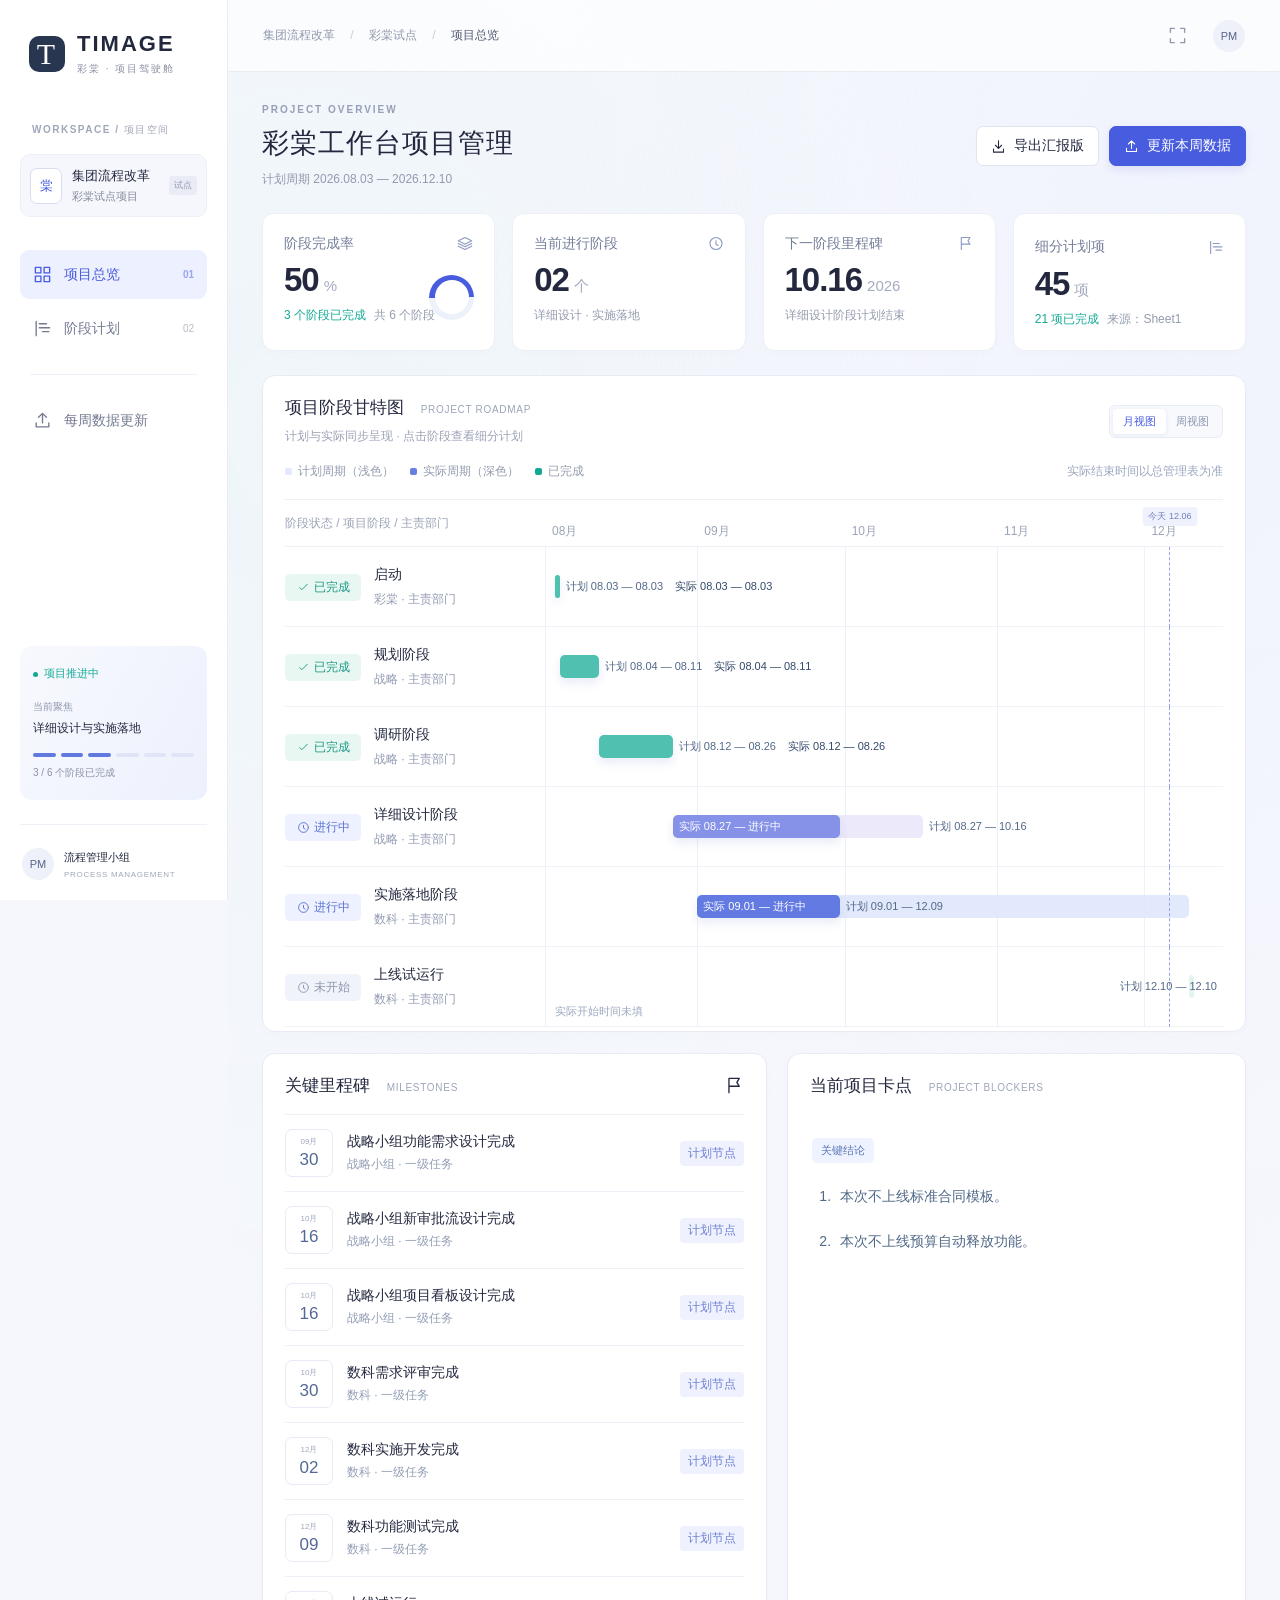
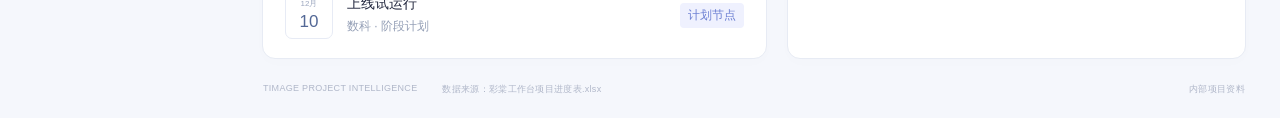
==== commit 6a33f764: "feat: derive milestones from first-level tasks and stage fallback" ====
--- a/downloads/彩棠项目驾驶舱.html
+++ b/downloads/彩棠项目驾驶舱.html
@@ -93,7 +93,7 @@
 .hg-frozen .badge{font-size:10px;white-space:nowrap}
 .hg-header{height:62px;background:#f8faff;color:#8a9bb7;cursor:default;font-size:12px}
 .hg-header .hg-frozen{background:#f8faff}
-.hg-weeks{display:grid;grid-template-columns:repeat(var(--weeks),1fr);text-align:center;align-items:center;font-size:11px}
+.hg-weeks{position:relative;display:grid;grid-template-columns:repeat(var(--weeks),1fr);text-align:center;align-items:center;font-size:11px;padding-bottom:20px}
 .hg-weeks b{font-weight:500}
 .hg-weeks small{display:block;margin-top:5px;font-size:10px;color:#a0adc3}
 .hg-track{position:relative;min-height:52px;background:repeating-linear-gradient(to right,#edf1f8 0,#edf1f8 1px,transparent 1px,transparent calc(100% / var(--weeks)));overflow:hidden}
@@ -105,6 +105,8 @@
 .hg-date-label{position:absolute;top:17px;line-height:19px;white-space:nowrap;font-size:11px;font-variant-numeric:tabular-nums;color:#536888;z-index:3;pointer-events:none}
 .hg-actual-label{color:#fff}
 .hg-actual-label.outside{color:#33486a}
+.hg-today-line{position:absolute;top:0;bottom:0;width:0;border-left:1px dashed #909df0;z-index:4;pointer-events:none}
+.hg-today-label{position:absolute;bottom:2px;transform:translateX(-50%);padding:2px 7px;border-radius:3px;background:#eef1fc;color:#7082bd;font-size:9px;line-height:14px;white-space:nowrap;z-index:4;pointer-events:none}
 .hg-stage .hg-frozen,.hg-stage .hg-track{background-color:#edf3ff}
 .hg-stage .progress-name strong{font-weight:600;color:#31517e}
 .hg-parent .hg-frozen,.hg-parent .hg-track{background-color:#f8faff}
@@ -115,7 +117,7 @@
 <aside class="sidebar"><a class="brand" href="#overview"><span class="brand-symbol">T</span><span>TIMAGE<small>彩棠 · 项目驾驶舱</small></span></a><div class="space-label">WORKSPACE / 项目空间</div><div class="project-chip"><span class="project-icon">棠</span><div>集团流程改革<small>彩棠试点项目</small></div><span class="tiny-pill">试点</span></div><nav aria-label="主导航"><button data-view="overview" class="nav active"><i data-icon="layout"></i>项目总览<span>01</span></button><button data-view="detail" class="nav"><i data-icon="gantt"></i>阶段计划<span>02</span></button><div class="nav-separator"></div><button data-view="updates" class="nav"><i data-icon="upload"></i>每周数据更新<span id="updateDot"></span></button></nav><div class="sidebar-bottom"><div class="project-health"><div><span class="pulse"></span>项目推进中</div><p>当前聚焦</p><strong>详细设计与实施落地</strong><div class="mini-phases"><b></b><b></b><b></b><i></i><i></i></div><small>3 / 6 个阶段已完成</small></div><div class="profile"><span>PM</span><div>流程管理小组<small>PROCESS MANAGEMENT</small></div></div></div></aside>
 <div class="workspace"><header class="topbar"><div class="breadcrumb">集团流程改革 <span>/</span> 彩棠试点 <span>/</span> <b id="crumb">项目总览</b></div><div class="top-right"><button class="icon-btn" id="fullscreen" title="全屏汇报" aria-label="全屏汇报"><i data-icon="maximize"></i></button><span class="avatar">PM</span></div></header><main id="main"></main><footer><span>TIMAGE PROJECT INTELLIGENCE</span><span id="footerSource">数据来源：彩棠工作台项目进度表.xlsx</span><span>内部项目资料</span></footer></div>
 <dialog id="drawer" class="drawer"><div id="drawerContent"></div></dialog><dialog id="uploadDialog" class="upload-dialog"><div id="uploadContent"></div></dialog><div id="toast" role="status"></div><input type="file" id="fileInput" accept=".xlsx,.csv,.json" hidden>
-<script>window.INITIAL_DATA={"sheets": [{"sheet": "Sheet1", "data": [["名称", "主责部门", "层级", "计划开始时间", "计划结束时间", "实际开始时间", "实际结束时间", "阶段状态"], ["启动", "彩棠", "阶段", 46237, 46237, 46237, 46237, "已完成"], ["规划阶段", "战略", "阶段", 46238, 46245, 46238, 46245, "已完成"], ["调研阶段", "战略", "阶段", 46246, 46260, 46246, 46260, "已完成"], ["详细设计阶段", "战略", "阶段", 46261, 46311, 46261, "/", "进行中"], ["功能需求设计", null, "一级任务", 46261, 46295, 46261, 46295, "已完成"], ["1.预算管理", null, "二级任务", "2026-08-27", "2026-09-30", "2026-08-27", "2026-09-11", "已完成"], ["2.项目/事项提案", null, "二级任务", "2026-08-27", "2026-09-30", "2026-08-27", "2026-09-30", "已完成"], ["3.任务工单", null, "二级任务", "2026-08-27", "2026-09-30", "2026-08-27", "2026-09-30", "已完成"], ["4.合同管理", null, "二级任务", "2026-08-27", "2026-09-30", "2026-08-27", "2026-09-07", "已完成"], ["5.付款管理", null, "二级任务", "2026-08-27", "2026-09-30", "2026-08-27", "2026-09-11", "已完成"], ["6.供应商管理", null, "二级任务", "2026-08-27", "2026-09-30", "2026-08-27", "2026-09-15", "已完成"], ["7.主数据管理", null, "二级任务", "2026-08-27", "2026-09-30", "2026-08-27", "2026-09-15", "已完成"], ["8.数字化服务", null, "二级任务", "2026-08-27", "2026-09-30", "2026-08-27", "2026-09-15", "已完成"], ["9.员工服务", null, "二级任务", "2026-08-27", "2026-09-30", "2026-08-27", "2026-09-15", "已完成"], ["10.运营事务", null, "二级任务", "2026-08-27", "2026-09-30", "2026-08-27", "2026-09-15", "已完成"], ["新审批流设计", null, "一级任务", 46303, 46311, 46303, 46311, "进行中"], ["1.预算管理", null, "二级任务", "2026-10-08", "2026-10-16", "2026-09-07", "2026-09-11", "已完成"], ["2.项目/事项提案", null, "二级任务", "2026-10-08", "2026-10-16", "/", "/", "未开始"], ["3.任务工单", null, "二级任务", "2026-10-08", "2026-10-16", "2026-09-07", "/", "进行中"], ["4.合同管理", null, "二级任务", "2026-10-08", "2026-10-16", "/", "/", "未开始"], ["5.付款管理", null, "二级任务", "2026-10-08", "2026-10-16", "2026-09-07", "2026-09-11", "已完成"], ["项目看板设计", null, "一级任务", 46303, 46311, "/", "/", "未开始"], ["实施落地阶段", "数科", "阶段", 46266, 46365, 46266, "/", "进行中"], ["需求评审", null, "一级任务", 46270, 46325, 46270, "/", "进行中"], ["1.预算管理", null, "二级任务", "2026-09-15", "2026-09-23", "2026-09-15", "2026-09-23", "已完成"], ["2.项目/事项提案", null, "二级任务", "2026-09-24", "2026-10-20", "2026-09-24", "/", "进行中"], ["3.任务工单", null, "二级任务", "2026-09-24", "2026-10-20", "2026-09-24", "/", "进行中"], ["4.合同管理", null, "二级任务", "2026-09-05", "2026-09-22", "2026-09-05", "2026-09-22", "已完成"], ["5.付款管理", null, "二级任务", "2026-09-24", "2026-10-08", "2026-09-24", "/", "进行中"], ["6.供应商管理", null, "二级任务", "2026-09-16", "2026-09-22", "2026-09-16", "2026-09-22", "已完成"], ["7.主数据管理", null, "二级任务", "2026-09-16", "2026-09-22", "2026-09-16", "2026-09-22", "已完成"], ["8.数字化服务", null, "二级任务", "2026-09-16", "2026-09-22", "2026-09-16", "2026-09-22", "已完成"], ["9.员工服务", null, "二级任务", "2026-09-16", "2026-09-22", "2026-09-16", "2026-09-22", "已完成"], ["10.运营事务", null, "二级任务", "2026-09-16", "2026-09-22", "2026-09-16", "2026-09-22", "已完成"], ["A.工作台首页", null, "二级任务", "2026-09-24", "2026-10-20", "2026-09-24", "/", "进行中"], ["B.待办中心", null, "二级任务", "2026-09-16", "2026-09-22", "2026-09-16", "2026-09-22", "已完成"], ["Ⅰ.业务看板", null, "二级任务", "2026-10-22", "2026-10-30", "/", "/", "未开始"], ["实施开发", null, "一级任务", 46266, 46358, 46266, "/", "进行中"], ["前置事项处理", null, "二级任务", "2026-09-01", "2026-09-30", "2026-09-01", "2026-09-30", "已完成"], ["1.预算管理", null, "二级任务", "2026-10-08", "2026-10-29", "/", "/", "未开始"], ["2.项目/事项提案", null, "二级任务", "2026-10-30", "2026-12-02", "/", "/", "未开始"], ["3.任务工单", null, "二级任务", "2026-10-30", "2026-12-02", "/", "/", "未开始"], ["4.合同管理", null, "二级任务", "2026-10-08", "2026-10-29", "/", "/", "未开始"], ["5.付款管理", null, "二级任务", "2026-10-08", "2026-10-29", "/", "/", "未开始"], ["6.供应商管理", null, "二级任务", "2026-10-08", "2026-10-29", "/", "/", "未开始"], ["7.主数据管理", null, "二级任务", "2026-10-08", "2026-10-29", "/", "/", "未开始"], ["8.数字化服务", null, "二级任务", "2026-10-08", "2026-10-29", "/", "/", "未开始"], ["9.员工服务", null, "二级任务", "2026-10-08", "2026-10-29", "/", "/", "未开始"], ["10.运营事务", null, "二级任务", "2026-10-08", "2026-10-29", "/", "/", "未开始"], ["A.工作台首页", null, "二级任务", "2026-10-30", "2026-12-02", "/", "/", "未开始"], ["B.待办中心", null, "二级任务", "2026-10-08", "2026-10-29", "/", "/", "未开始"], ["Ⅰ.业务看板", null, "二级任务", "2026-10-30", "2026-12-02", "/", "/", "未开始"], ["飞书移动端", null, "二级任务", "2026-11-25", "2026-12-02", "/", "/", "未开始"], ["功能测试", null, "一级任务", 46308, 46365, "/", "/", "未开始"], ["上线试运行", "数科", "阶段", 46366, 46366, "/", "/", "未开始"], ["当前项目卡点与关键结论：", null, null, null, null, null, null, null], ["1. 本次不上线标准合同模板。\n2. 本次不上线预算自动释放功能。", null, null, null, null, null, null, null]]}], "stages": [{"name": "启动", "owner": "彩棠", "start": "2026-08-03", "end": "2026-08-03", "actualStart": "2026-08-03", "actualEnd": "2026-08-03", "status": "已完成", "rawStatus": "已完成"}, {"name": "规划阶段", "owner": "战略", "start": "2026-08-04", "end": "2026-08-11", "actualStart": "2026-08-04", "actualEnd": "2026-08-11", "status": "已完成", "rawStatus": "已完成"}, {"name": "调研阶段", "owner": "战略", "start": "2026-08-12", "end": "2026-08-26", "actualStart": "2026-08-12", "actualEnd": "2026-08-26", "status": "已完成", "rawStatus": "已完成"}, {"name": "详细设计阶段", "owner": "战略", "start": "2026-08-27", "end": "2026-10-16", "actualStart": "2026-08-27", "actualEnd": "", "status": "进行中", "rawStatus": "进行中"}, {"name": "实施落地阶段", "owner": "数科", "start": "2026-09-01", "end": "2026-12-09", "actualStart": "2026-09-01", "actualEnd": "", "status": "进行中", "rawStatus": "进行中"}, {"name": "上线试运行", "owner": "数科", "start": "2026-12-10", "end": "2026-12-10", "actualStart": "", "actualEnd": "", "status": "待启动", "rawStatus": "未开始"}], "asOf": "2026-09-29", "sourceFile": "彩棠工作台项目进度表.xlsx", "baselineRevision": "progress-20260929-v2"};window.BUNDLED_CSS="\n:root{--ink:#23283f;--muted:#83889b;--blue:#485cdf;--line:#edf0f7;--green:#12a994;--red:#ed725f;--surface:#fff;--bg:#f5f7fc;font-family:Inter,\"Segoe UI\",\"Microsoft YaHei\",sans-serif;font-size:14px;color:var(--ink);font-synthesis:none}*{box-sizing:border-box}body{margin:0;background:var(--bg)}button,input,select{font:inherit}button,a,input,select{-webkit-tap-highlight-color:transparent}button{cursor:pointer}button{color:inherit}button:focus-visible,a:focus-visible{outline:3px solid #8492f5;outline-offset:3px}a{text-decoration:none;color:inherit}button{border:0;background:transparent}button:disabled{opacity:.4;cursor:not-allowed}.sidebar{position:fixed;z-index:10;inset:0 auto 0 0;width:228px;background:#fff;border-right:1px solid #e9edf5;padding:31px 20px 20px;display:flex;flex-direction:column}.brand{display:flex;align-items:center;gap:12px;font-size:22px;letter-spacing:2px;font-weight:600;padding:0 9px}.brand-symbol{height:36px;width:36px;background:#283650;color:white;font-family:Georgia,serif;display:grid;place-items:center;border-radius:10px;font-size:30px;font-weight:400}.brand small{display:block;font-size:10px;letter-spacing:2px;margin-top:5px;font-weight:400;color:#8c91a4}.space-label{color:#a1a7b9;font-size:10px;font-weight:600;letter-spacing:1.5px;margin:47px 12px 17px}.project-chip{display:flex;align-items:center;gap:10px;padding:12px 9px;background:#f6f7fc;border:1px solid #eef0f7;border-radius:10px;font-size:13px;font-weight:600}.project-icon{width:32px;height:36px;border:1px solid #d9ddf0;background:#fff;border-radius:7px;display:grid;place-items:center;color:var(--blue)}.project-chip small{display:block;font-size:11px;font-weight:400;color:var(--muted);margin-top:4px}.tiny-pill{font-size:9px;color:#9298b3;background:#e9ecf6;padding:3px 5px;border-radius:3px;margin-left:auto}nav{margin-top:28px}.nav{display:flex;align-items:center;gap:12px;width:100%;padding:15px 13px;margin:5px 0;color:#747b91;text-align:left;border-radius:9px}.nav.active{background:#edf0ff;color:var(--blue);font-weight:600}.nav:hover{background:#f3f5fd}.nav span{font-size:10px;margin-left:auto;opacity:.5}.nav-separator{height:1px;background:var(--line);margin:21px 10px}.icon{height:19px;width:19px;vertical-align:middle;flex:none;stroke:currentColor;fill:none;stroke-width:1.7;stroke-linecap:round;stroke-linejoin:round}.sidebar-bottom{margin-top:auto}.project-health{padding:20px 13px;margin-top:25px;background:linear-gradient(120deg,#f7f9fd,#edf1fd);border-radius:12px;font-size:12px}.project-health>div:first-child{color:var(--green);font-size:11px}.pulse{display:inline-block;width:5px;height:5px;background:var(--green);border-radius:100%;margin-right:6px}.project-health p{color:#9097af;font-size:10px;margin:19px 0 6px}.project-health strong{font-size:12px;font-weight:500}.mini-phases{display:flex;gap:5px;margin:16px 0 8px}.mini-phases>*{height:4px;width:20%;background:#dfe5f6;border-radius:3px}.mini-phases b{background:#6178de}.project-health small{color:#8b92a9;font-size:10px}.profile{margin-top:24px;border-top:1px solid var(--line);padding:23px 2px 0;display:flex;gap:10px;align-items:center;font-size:11px}.profile>span,.avatar{background:#eef0fa;width:32px;height:32px;border-radius:50%;display:grid;place-items:center;color:#5a668b;font-size:11px}.profile small{display:block;font-size:8px;color:#a2a8b9;margin-top:5px;letter-spacing:.7px}.workspace{margin-left:228px;min-height:100vh;background:radial-gradient(ellipse at 96% 15%,#edf0ff80,transparent 50%),radial-gradient(ellipse at 7% 25%,#e9f4f880,transparent 50%),var(--bg)}.topbar{height:72px;border-bottom:1px solid #e9edf4;background:#ffffffb8;display:flex;align-items:center;justify-content:space-between;padding:0 35px}.breadcrumb{font-size:12px;color:#9299ae}.breadcrumb span{color:#c9ceda;margin:0 12px}.breadcrumb b{font-weight:500;color:#525b75}.top-right{display:flex;align-items:center;gap:19px}.prototype{border:1px solid #e4e8f3;background:#f9faff;border-radius:5px;padding:5px 9px;font-size:10px;color:#7b86a7}.icon-btn{padding:7px;display:grid;place-items:center;color:#9198ad;border-radius:7px}.icon-btn:hover{background:#eef1ff;color:var(--blue)}main{padding:32px 34px 24px;max-width:1850px;margin:auto}.page-head{display:flex;justify-content:space-between;align-items:center;gap:20px;margin-bottom:25px}.eyebrow{font-size:10px;letter-spacing:2px;color:#969fb7;margin-bottom:10px;font-weight:600}.page-head h1{font-weight:650;letter-spacing:1px;font-size:27px;margin:0}.page-head h1 span{display:inline-block;vertical-align:middle;margin-left:12px;border:1px solid #cbd6f5;background:#eff3ff;color:#6477ba;font-size:10px;padding:4px 7px;letter-spacing:0;font-weight:500}.subtitle{font-size:12px;color:#9299ae;margin-top:10px}.head-actions{display:flex;gap:10px;align-items:center}.btn{border:1px solid #dfe4ef;background:#fff;padding:10px 14px;display:inline-flex;align-items:center;justify-content:center;gap:8px;border-radius:7px;white-space:nowrap;font-size:12px;font-weight:500;min-height:38px}.btn.primary{background:var(--blue);border-color:var(--blue);color:#fff;box-shadow:0 4px 10px #4256d31e}.btn:hover{filter:brightness(.97)}.btn .icon{width:15px;height:15px}.metrics{display:grid;grid-template-columns:repeat(4,1fr);gap:17px;margin-bottom:24px}.metric{background:#fff;border:1px solid #edf0f6;border-radius:12px;padding:20px 21px 17px;position:relative;min-height:138px;box-shadow:0 4px 12px #33426203}.metric-top{display:flex;align-items:center;justify-content:space-between;color:#737e99;font-size:12px}.metric-top .icon{color:#8e9bc2;width:16px}.metric-value{font-size:33px;letter-spacing:-1px;font-weight:600;margin:9px 0 7px;line-height:1.1}.metric-value small{font-size:15px;font-weight:400;color:#a4abc1;margin-left:5px;letter-spacing:0}.metric-foot{font-size:10px;color:#949caf}.metric-foot em{font-style:normal;color:var(--green);margin-right:8px}.metric.warning .metric-value{color:#df7967}.metric.warning .metric-top .icon{color:#df7967}.donut{position:absolute;right:20px;top:61px;width:45px;height:45px;border-radius:50%;background:conic-gradient(var(--blue) 60%,#edf1fa 0);display:grid;place-items:center;transform:rotate(-90deg)}.donut:after{content:'';width:34px;height:34px;background:#fff;border-radius:50%}.overview-grid{display:grid;grid-template-columns:minmax(0,1fr) 290px;gap:20px;align-items:stretch}.panel{border:1px solid #e7ebf4;border-radius:13px;background:#fff;box-shadow:0 4px 14px #22305603;min-width:0;overflow:hidden}.panel-head{padding:20px 22px 17px;display:flex;justify-content:space-between;align-items:center;gap:12px}.panel-head h2{margin:0;font-weight:600;font-size:15px}.panel-head h2 small{font-size:10px;color:#9da5b9;font-weight:400;margin-left:12px;letter-spacing:.7px}.panel-head p{font-size:10px;color:#9ba2b6;margin:7px 0 0}.segments{padding:3px;border:1px solid #e8ecf6;background:#f7f9fd;border-radius:6px;display:flex}.segments button{font-size:11px;color:#8f98af;padding:5px 10px;border-radius:4px}.segments .selected{color:var(--blue);background:white;box-shadow:0 1px 4px #25398d14}.legend{display:flex;gap:16px;padding:0 22px 19px;color:#939bae;font-size:10px;align-items:center}.legend>span{display:inline-flex;gap:6px;align-items:center}.legend i{display:inline-block;width:7px;height:7px;border-radius:2px;background:var(--green)}.legend i.blue{background:var(--blue)}.legend i.gray{background:#d9dfef}.legend .hint{margin-left:auto;color:#9ca7bf}.gantt-scroll{overflow-x:auto}.gantt{min-width:650px;padding:0 22px 4px}.gantt-head{display:grid;grid-template-columns:170px 1fr;height:42px;border-top:1px solid var(--line);border-bottom:1px solid var(--line)}.gantt-head>div:first-child{display:flex;align-items:center;color:#9ca4b8;font-size:10px}.months{position:relative;display:flex;color:#9ba3b7;font-size:11px;align-items:center}.months>span{position:absolute;transform:translateX(7px)}.gantt-body{position:relative}.gantt-row{display:grid;grid-template-columns:170px 1fr;min-height:65px;border-bottom:1px solid #f0f2f8;cursor:pointer}.gantt-row:hover{background:#f7f9ff}.stage-label{display:flex;align-items:center;gap:10px;padding-right:7px}.stage-no{font-size:10px;color:#b0b8cb;align-self:flex-start;margin-top:19px}.stage-label strong{font-size:12px;font-weight:500}.stage-label small{display:block;margin-top:7px;color:#929bb1;font-size:10px}.stage-label .stage-check{color:var(--green);font-size:10px;margin-left:5px}.track{position:relative;background:repeating-linear-gradient(to right,#edf0f7 0,#edf0f7 1px,transparent 1px,transparent 25%);height:65px}.plan-line{position:absolute;top:22px;height:23px;background:#e6eafa;border-radius:5px;min-width:5px}.actual-line{position:absolute;top:22px;height:23px;border-radius:5px;min-width:8px;box-shadow:0 5px 9px #3858c020}.bar-label{font-size:10px;position:absolute;top:27px;white-space:nowrap;color:#fff;z-index:3;pointer-events:none}.bar-label.outside{color:#79849e}.milestone-diamond{width:10px;height:10px;transform:rotate(45deg);background:#54bcae;position:absolute;top:28px;z-index:2;border:2px solid #fff;box-shadow:0 0 0 1px #54bcae}.today-line{position:absolute;top:0;bottom:0;width:1px;border-left:1px dashed #95a3da;z-index:4;pointer-events:none}.today-line span{position:absolute;top:-13px;left:0;transform:translate(-50%,-100%);background:#eff2fc;color:#6f80bd;border-radius:4px;padding:3px 6px;font-size:9px;white-space:nowrap}.gantt-note{display:flex;justify-content:space-between;padding:15px 22px;color:#9da5b8;font-size:10px}.text-btn{color:var(--blue);font-size:11px;padding:0;display:inline-flex;align-items:center;gap:6px}.ai-panel{background:linear-gradient(160deg,#f0f3ff,#fff 46%);position:relative}.ai-panel .panel-head{padding-bottom:13px}.ai-title{display:flex;gap:8px;align-items:center}.ai-title .icon{color:var(--blue)}.ai-tag{font-size:9px;color:#8b97c0;background:#e5eafa;padding:4px 6px;border-radius:4px}.ai-body{padding:0 20px 16px}.ai-intro{font-size:13px;line-height:1.8;margin:2px 0 17px;color:#667291}.ai-intro b{color:#3c4e80;font-weight:600}.insight{padding:15px 0;border-top:1px solid #e8edf8;display:flex;gap:10px}.insight-marker{font-size:10px;width:21px;height:21px;border-radius:6px;display:grid;place-items:center;background:#fff1ed;color:#dc8170;flex:none}.insight:nth-child(3) .insight-marker{background:#ebf1fe;color:#6485d0}.insight:nth-child(4) .insight-marker{background:#eaf7f3;color:#57a897}.insight strong{display:block;font-size:12px;font-weight:600;line-height:1.6}.insight p{font-size:11px;line-height:1.8;color:#8b95ad;margin:6px 0}.ai-footer{border-top:1px solid #e8edf8;padding:13px 20px;color:#a0a9be;font-size:9px}.lower-grid{display:grid;grid-template-columns:1.1fr 1fr;gap:20px;margin-top:21px}.milestone-list{padding:0 22px 5px}.milestone-item{display:flex;align-items:center;gap:14px;padding:14px 0;border-top:1px solid var(--line)}.date-tile{border:1px solid #e7ebf5;border-radius:7px;padding:6px 10px;text-align:center;font-size:17px;color:#536896;min-width:48px;font-weight:500}.date-tile small{display:block;font-size:8px;color:#9ca7bf;margin-bottom:3px}.milestone-item strong{font-size:12px;font-weight:500}.milestone-item p{font-size:10px;color:#949fb6;margin:5px 0 0}.badge{font-size:10px;display:inline-block;padding:4px 8px;border-radius:4px;white-space:nowrap;background:#f0f3fa;color:#95a0b8}.badge.done{background:#eaf7f3;color:#22a88e}.badge.active{background:#eff1fe;color:#6d80d3}.badge.late{background:#fff0ec;color:#d97c69}.badge.pending{background:#f1f3f8;color:#909bb1}.milestone-item .badge{margin-left:auto}.risk-table{width:100%;border-collapse:collapse;font-size:11px}.risk-table th{text-align:left;background:#f9fafd;font-size:10px;color:#9ba5ba;font-weight:400;padding:10px 21px}.risk-table td{padding:13px 21px;border-bottom:1px solid var(--line);vertical-align:middle;line-height:1.7}.risk-table tr:last-child td{border-bottom:0}.risk-table td small{display:block;color:#a0a8ba;font-size:10px}.risk-table .clickable{cursor:pointer}.risk-table .clickable:hover{background:#f8faff}.table-link{color:#5d6f9c;font-size:11px;text-align:left;padding:0}.mini-note{font-size:10px;color:#a7afc0;padding:12px 21px}footer{padding:0 35px 22px;display:flex;gap:25px;color:#b0b7c9;font-size:9px;letter-spacing:.3px}footer span:last-child{margin-left:auto}.stage-tabs{display:grid;grid-template-columns:repeat(5,1fr);gap:12px;margin-bottom:22px}.stage-tab{text-align:left;padding:15px 17px;background:#fff;border:1px solid #e6ebf5;border-radius:10px}.stage-tab.selected{border-color:#7c8ce5;background:#f0f3ff;box-shadow:0 0 0 2px #455edf08}.stage-tab small{font-size:10px;color:#a0aac1;display:block;margin-bottom:9px}.stage-tab strong{font-size:13px;font-weight:500}.stage-tab .badge{margin-top:11px;font-size:9px}.detail-summary{display:flex;justify-content:space-between;padding:23px 24px;align-items:center}.detail-summary h2{margin:0 0 10px;font-size:18px;font-weight:550}.detail-summary p{margin:0;font-size:12px;color:#929bb1}.detail-counts{display:flex;gap:30px}.detail-counts strong{font-size:25px;display:block;font-weight:500;margin-bottom:7px}.detail-counts small{font-size:10px;color:#a0a9be}.filter-bar{display:flex;align-items:center;gap:10px;padding:15px 22px;border-top:1px solid var(--line);border-bottom:1px solid var(--line);flex-wrap:wrap}.search-field{display:flex;align-items:center;border:1px solid #e2e7f1;border-radius:6px;padding:8px 10px;gap:8px;background:#fbfcff;min-width:230px}.search-field .icon{width:15px;color:#a3abc0}.search-field input{border:0;background:none;outline:none;width:190px;font-size:12px}.filter-bar select{border:1px solid #e3e8f1;background:#fff;border-radius:6px;padding:8px 10px;font-size:11px;color:#717f9f;max-width:180px}.filter-bar .segments{margin-left:auto}.task-table-wrap{overflow-x:auto}.task-table{width:100%;border-collapse:collapse;min-width:760px;font-size:12px}.task-table th{padding:13px 15px;background:#f9fafe;color:#98a2b9;font-size:10px;font-weight:400;text-align:left;white-space:nowrap}.task-table td{padding:13px 15px;border-bottom:1px solid #eff2f8;line-height:1.7}.task-table tbody tr{cursor:pointer}.task-table tbody tr:hover{background:#f8faff}.task-table td:first-child{padding-left:23px;max-width:440px}.task-title{display:flex;align-items:center;gap:9px}.task-title .indent{display:inline-block;width:var(--indent);flex:none}.level-tag{font-size:8px;background:#f2f4fa;padding:2px 4px;color:#9ba5bc;flex:none}.owner-pill{display:inline-flex;gap:5px;align-items:center;color:#7c89a6;font-size:11px}.owner-pill>i{font-size:9px;width:21px;height:21px;border-radius:50%;background:#edf0fa;color:#6c7ca6;display:grid;place-items:center;font-style:normal}.table-footer{padding:16px 22px;display:flex;align-items:center;justify-content:space-between;color:#9ba6bc;font-size:11px}.pagination{display:flex;gap:7px}.pagination button{padding:5px 9px;border:1px solid #e2e7f2;border-radius:4px;font-size:10px}.empty{padding:60px 20px;text-align:center;color:#8f9bb6;line-height:2}.detail-gantt-row{display:grid;grid-template-columns:290px 1fr;border-bottom:1px solid #f0f2f8}.detail-gantt-row .track{height:47px}.detail-gantt-row .actual-line{height:18px;top:14px}.detail-gantt-label{padding:12px 16px;overflow:hidden;text-overflow:ellipsis;white-space:nowrap;font-size:11px}.relation-layout{display:grid;grid-template-columns:minmax(0,1fr) 290px;gap:20px}.relation-canvas{position:relative;min-height:570px;padding:42px 28px;display:grid;grid-template-columns:160px 1fr 160px;gap:60px;align-items:center;background:radial-gradient(#dce4f2 .7px,transparent .7px);background-size:18px 18px}.relation-col{display:flex;flex-direction:column;gap:22px;z-index:1}.relation-node{background:white;padding:16px 14px;border-radius:9px;border:1px solid #dde4f5;box-shadow:0 5px 17px #43549006;text-align:left;width:100%;position:relative}.relation-node strong{font-size:12px;font-weight:500;display:block}.relation-node small{display:block;font-size:9px;color:#98a4bc;margin-top:8px}.relation-node.center{background:#5369dc;color:white;padding:25px 18px;box-shadow:0 7px 24px #4559ca24}.relation-node.center small{color:#cbd4ff}.relation-node.red{border-color:#edb6ab}.relation-node.red strong{color:#cb7d6e}.relation-svg{position:absolute;inset:0;width:100%;height:100%;pointer-events:none}.relationship-panel{padding:22px}.relationship-panel h3{margin:0 0 16px;font-size:15px}.relationship-panel p{font-size:12px;line-height:1.9;color:#8593af}.relationship-panel li{font-size:12px;color:#7d8ca8;line-height:2;margin-bottom:13px}.note-box{padding:12px 14px;background:#f6f8fd;border:1px solid #e8edf6;border-radius:7px;font-size:11px;line-height:1.9;color:#909eb8}.upload-zone{margin:0 24px 24px;border:1px dashed #c2cdef;border-radius:12px;text-align:center;padding:38px;background:linear-gradient(130deg,#f8faff,#f3f6ff);cursor:pointer}.upload-zone:hover,.upload-zone.dragging{background:#edf2ff;border-color:#627fe3}.upload-zone>.icon{height:35px;width:35px;color:#667dde;margin-bottom:14px}.upload-zone h3{font-size:16px;font-weight:500;margin:0 0 11px}.upload-zone p{font-size:12px;color:#92a0bd;margin-bottom:20px}.update-grid{display:grid;grid-template-columns:1fr;gap:21px}.update-step{display:flex;gap:16px;padding:19px 22px;border-top:1px solid var(--line)}.step-num{width:25px;height:25px;background:#eef2fd;border-radius:50%;color:#6b81c0;display:grid;place-items:center;font-size:11px;flex:none}.update-step strong{font-size:12px;font-weight:500}.update-step p{font-size:11px;color:#98a4bc;line-height:1.8;margin:7px 0}.drawer{inset:0 0 0 auto;height:100vh;max-height:100vh;width:480px;max-width:94vw;border:0;margin:0;padding:0;background:#fff;box-shadow:-10px 0 70px #192f6924}.drawer::backdrop,.upload-dialog::backdrop{background:#17294435;backdrop-filter:blur(4px)}.drawer-header{padding:26px;border-bottom:1px solid var(--line);display:flex;justify-content:space-between;align-items:center;font-size:11px;color:#95a2bb}.drawer-body{padding:28px}.drawer-body h2{font-size:22px;font-weight:550;line-height:1.6;margin:12px 0 19px}.drawer-body h3{font-size:13px;font-weight:500;margin:27px 0 14px}.property-grid{display:grid;grid-template-columns:1fr 1fr;gap:23px;margin:25px 0}.property-grid small{display:block;color:#9aa6be;font-size:11px;margin-bottom:8px}.property-grid strong{font-size:13px;font-weight:500}.source-line{font-size:10px;color:#a4aec0;line-height:1.9;margin-top:25px;border-top:1px solid var(--line);padding-top:16px}.upload-dialog{border:0;border-radius:15px;width:700px;max-width:94vw;padding:0;max-height:90vh;box-shadow:0 30px 100px #12223d33}.upload-dialog .dialog-body{padding:25px 28px}.upload-dialog h2{font-weight:550;font-size:22px;margin:0 0 12px}.upload-dialog p{font-size:12px;color:#8d9ab4;line-height:1.8}.preview-stats{display:flex;gap:16px;margin:23px 0}.preview-stats>div{flex:1;padding:15px;background:#f5f7fd;border-radius:8px}.preview-stats b{font-size:26px;font-weight:500}.preview-stats small{display:block;font-size:11px;color:#91a0bd;margin-top:6px}.dialog-actions{padding:20px 28px;display:flex;justify-content:flex-end;gap:10px;background:#f9faff;border-top:1px solid var(--line)}.diff-list{max-height:210px;overflow:auto;border:1px solid #e9edf5;border-radius:7px}.diff-row{padding:10px 12px;font-size:11px;border-bottom:1px solid #edf0f7;line-height:1.8}.diff-row:last-child{border:0}.error-box{padding:17px;background:#fff1ef;border-radius:8px;color:#c97065;font-size:12px;line-height:1.8}#toast{position:fixed;bottom:27px;left:50%;transform:translate(-50%,20px);z-index:100;background:#29364f;color:#fff;padding:13px 22px;border-radius:9px;box-shadow:0 8px 20px #25365322;font-size:12px;opacity:0;pointer-events:none;transition:.2s}#toast.show{opacity:1;transform:translate(-50%,0)}.date-input{border:1px solid #e3e8f2;border-radius:6px;padding:7px;color:#7e8ead;font-size:11px;background:#fff}.dependency-list{padding:0;list-style:none}.dependency-list li{border:1px solid #e7ecf6;padding:13px 14px;margin:8px 0;border-radius:7px;font-size:12px;line-height:1.8}.dependency-list small{display:block;font-size:10px;color:#9aa7bf}.attention-inline{color:#c88a58;background:#fff7eb;border-radius:5px;padding:9px 12px;font-size:11px;line-height:1.8;margin-top:10px}.summary-item{padding:16px 22px;border-top:1px solid var(--line);display:flex;gap:13px;align-items:center}.summary-item strong{font-size:12px;font-weight:500}.summary-item p{font-size:10px;color:#9aa5ba;margin:7px 0}.summary-item>.badge{margin-left:auto}.small-bar{height:4px;border-radius:4px;background:#edf1f8;margin-top:10px;width:130px}.small-bar span{display:block;height:100%;background:#6f8edd;border-radius:4px}\n@media(min-width:1550px){main{padding:35px 42px}.overview-grid{grid-template-columns:minmax(0,1fr) 320px}.gantt-row,.track{height:75px}.stage-no{margin-top:24px}.stage-label{align-items:center}.plan-line,.actual-line{top:27px}.bar-label{top:32px}.milestone-diamond{top:33px}.gantt-head{height:48px}.metric{padding:23px 25px;min-height:145px}.panel-head{padding-top:23px;padding-bottom:20px}.ai-intro{margin-bottom:20px}.insight{padding:18px 0}.gantt-note{padding-top:18px;padding-bottom:18px}}\n@media(max-width:1200px){.sidebar{width:196px;padding-left:14px;padding-right:14px}.workspace{margin-left:196px}main{padding:25px 23px}.overview-grid{grid-template-columns:1fr}.ai-panel .ai-body{display:grid;grid-template-columns:repeat(3,1fr);gap:18px}.ai-intro{grid-column:1/-1;margin:0}.insight{margin:0}.ai-footer{padding:10px 20px}.relation-layout{grid-template-columns:1fr}.lower-grid{grid-template-columns:1fr 1fr}.head-actions{gap:6px}.page-head h1{font-size:24px}.metric{padding:18px 16px}.donut{right:15px;width:38px;height:38px}.donut:after{width:29px;height:29px}}\n@media(max-width:850px){.sidebar{width:74px;padding:22px 10px}.brand{padding:0;justify-content:center}.brand>span:nth-child(2),.space-label,.project-chip,.nav span,.sidebar-bottom{display:none}.nav{font-size:0;justify-content:center;padding:14px}.nav .icon{width:21px;height:21px}.nav-separator{margin:20px 7px}.workspace{margin-left:74px}.topbar{padding:0 20px}.metrics{gap:10px;grid-template-columns:repeat(2,1fr)}.metric{min-height:130px}.head-actions .btn{font-size:11px;padding:9px}.stage-tabs{gap:7px}.stage-tab{padding:12px 9px}.stage-tab strong{font-size:11px}.stage-tab small{font-size:9px}.detail-counts{gap:14px}.detail-counts strong{font-size:20px}.lower-grid{grid-template-columns:1fr}.update-grid{grid-template-columns:1fr}.relation-canvas{gap:25px;grid-template-columns:135px 1fr 135px;padding:30px 20px}.breadcrumb{font-size:10px}.top-right{gap:10px}.prototype{display:none}footer span:nth-child(2){display:none}}\n@media(max-width:600px){:root{font-size:14px}.sidebar{position:fixed;inset:auto 0 0 0;width:auto;height:65px;flex-direction:row;padding:0;z-index:20;border-top:1px solid var(--line)}.brand{display:none}.sidebar nav{margin:0;display:flex;width:100%}.nav{margin:0;flex:1;border-radius:0;flex-direction:column;gap:4px;font-size:10px;padding:10px 0}.nav-separator{display:none}.workspace{margin-left:0;padding-bottom:65px}.topbar{height:58px;padding:0 17px}.top-right .avatar{display:none}main{padding:22px 15px}.page-head{display:block}.page-head h1{font-size:23px}.head-actions{margin-top:17px}.subtitle{font-size:11px;line-height:1.7}.metrics{margin-bottom:17px}.metric-top{font-size:11px}.metric-value{font-size:30px}.metric-foot{font-size:9px}.overview-grid{gap:17px}.panel-head{padding:17px}.panel-head h2{font-size:14px}.panel-head h2 small{display:none}.legend{padding:0 17px 19px;gap:13px}.legend .hint{display:none}.gantt-note{padding:14px 17px}.gantt-note>span{max-width:65%;line-height:1.6}.ai-panel .ai-body{display:block}.ai-intro{margin-bottom:14px}.insight{padding:14px 0}.stage-tabs{display:flex;overflow:auto}.stage-tab{min-width:118px;padding:13px}.detail-summary{display:block;padding:20px}.detail-counts{margin-top:23px;gap:35px}.filter-bar{padding:15px;gap:7px}.search-field{min-width:100%;width:100%}.search-field input{width:100%}.filter-bar .segments{margin-left:0}.filter-bar select{flex:1;max-width:100%;font-size:11px}.task-table{min-width:740px}.relation-canvas{min-width:620px}.relation-wrapper{overflow:auto}.relation-layout{gap:17px}.risk-table td,.risk-table th{padding-left:17px;padding-right:12px}.risk-table td{font-size:10px}.upload-zone{padding:30px 15px;margin:0 17px 17px}.upload-zone p{font-size:11px}.head-actions .btn{min-height:38px}.preview-stats{gap:7px}.preview-stats>div{padding:11px}.preview-stats small{font-size:10px}footer{padding:0 17px 20px;font-size:8px}.gantt-head{grid-template-columns:155px 1fr}.gantt-row{grid-template-columns:155px 1fr}}\n@media print{.sidebar,.topbar,.head-actions,footer,.segments,.text-btn,.icon-btn{display:none!important}.workspace{margin:0;background:white}.metrics{grid-template-columns:repeat(4,1fr)}.overview-grid{grid-template-columns:1fr 270px}.lower-grid{grid-template-columns:1fr 1fr}.panel,.metric{break-inside:avoid}.ai-panel .ai-body{display:block}main{padding:10px}.gantt{min-width:0}.gantt-scroll{overflow:visible}body{-webkit-print-color-adjust:exact;print-color-adjust:exact}.task-table{font-size:10px}.task-table td{padding:8px}.task-table-wrap{overflow:visible}.gantt-head,.gantt-row{grid-template-columns:135px 1fr}@page{size:A3 landscape;margin:12mm}}\n\n.overview-grid{grid-template-columns:1fr}\n.bar-label:not(.outside){color:#fff!important;text-shadow:0 1px 3px #34427935}\n\n/* Legibility for leadership presentations. */\n.metric-top,.stage-label strong,.btn,.milestone-item strong,.task-table{font-size:14px}\n.panel-head h2{font-size:17px}.subtitle,.metric-foot,.stage-label small,.legend,.gantt-head>div:first-child,.months,.bar-label,.text-btn,.milestone-item p,.risk-table,.table-link,.badge,.gantt-note{font-size:12px}\n.panel-head p,.metric-foot,.mini-note{line-height:1.7}.panel-head p{font-size:12px}\n.gantt-head{grid-template-columns:185px 1fr}.gantt-row{grid-template-columns:185px 1fr}\n.stage-label strong{white-space:nowrap}.stage-no{font-size:11px}.bar-label{top:25px}.plan-line,.actual-line{height:28px}\n.gantt-head{height:48px}.today-line span{top:-21px}.months>span{transform:translate(7px,8px)}\n@media(min-width:1550px){.bar-label{top:30px}}\n@media(max-width:600px){.metric-top,.stage-label strong,.milestone-item strong,.btn{font-size:12px}.metric-foot,.subtitle{font-size:11px}.gantt-head,.gantt-row{grid-template-columns:165px 1fr}.bar-label{font-size:11px}.legend{font-size:11px}.stage-label small{font-size:11px}.gantt-note{font-size:10px}.panel-head h2{font-size:15px}.page-head h1{font-size:22px}.page-head h1 span{margin-left:7px}.risk-table,.table-link{font-size:11px}}\n\n.segments{flex-shrink:0}.segments button{white-space:nowrap}@media(max-width:600px){.donut{right:12px;top:53px;width:29px;height:29px}.donut:after{width:21px;height:21px}.metric:first-child .metric-foot{max-width:135px}.metric:first-child .metric-foot em{display:block}}\n\n.gantt-head,.gantt-row{grid-template-columns:260px 1fr}\n.stage-state{display:inline-flex;align-items:center;justify-content:center;gap:4px;width:76px;flex:none;padding:6px 5px;border-radius:5px;font-size:12px;line-height:1.2;margin-right:4px;font-weight:500}\n.stage-state .icon{width:13px;height:13px}.stage-state.done{color:#199783;background:#e9f7f2}.stage-state.active{color:#5972d4;background:#eef1ff}.stage-state.pending{color:#8a97ad;background:#f0f3f9}.stage-state.late{color:#d57864;background:#fff0ed}\n.stage-label{gap:9px}.gantt{min-width:760px}\n@media(max-width:600px){.gantt-head,.gantt-row{grid-template-columns:235px 1fr}.stage-state{width:67px;font-size:11px}.stage-state .icon{width:11px;height:11px}}\n\n.track{background:none;overflow:hidden}.grid-line{position:absolute;top:0;bottom:0;width:1px;background:#edf0f7;pointer-events:none}.track:before{content:'';position:absolute;top:0;bottom:0;left:0;width:1px;background:#edf0f7}.today-line{z-index:4}.gantt-body{overflow:visible}.gantt-row:first-child .track{overflow:visible}\n.week-toolbar{display:flex;justify-content:space-between;gap:14px;align-items:center;margin:0 22px 16px;padding:12px 15px;background:#f5f7ff;border:1px solid #e8edfb;border-radius:7px;font-size:12px}.week-toolbar>div{display:flex;align-items:center;gap:12px}.week-toolbar strong{font-weight:500;color:#5b709c}.week-caption{color:#9aa7bf;font-size:11px}.week-buttons button{padding:6px 9px;background:white;color:#7a89ad;border:1px solid #e2e8f7;border-radius:4px;font-size:11px}.week-buttons button:hover{border-color:#8d9de4;color:#526ada}.weekly-gantt .gantt-head{height:69px}.weekly-gantt .months>span{transform:translate(10px,-3px);font-size:11px}.weekly-gantt .months b{font-weight:500;display:block;color:#6c7fa6}.weekly-gantt .months small{display:block;margin-top:7px;color:#a0abc1;font-size:10px}.weekly-gantt .today-line span{top:-1px;font-size:9px}.out-of-range{display:block;color:#a1adbf;padding:22px 10px;font-size:12px}.out-of-range small{font-size:10px;margin-left:15px;color:#bdc5d3}\n@media(max-width:850px){.week-toolbar{flex-wrap:wrap}.week-caption{display:none}.week-toolbar>div{gap:7px}.weekly-gantt{min-width:960px}}\n\n.plan-scope{display:flex;gap:9px;align-items:center;flex-wrap:wrap;margin-bottom:21px}.plan-scope>span{font-size:11px;color:#99a5bf;margin:0 6px}.scope-tab{padding:9px 13px;border:1px solid #e2e8f4;border-radius:6px;color:#8b98b0;background:#fff;font-size:12px}.scope-tab.selected{background:#eef2ff;color:#5a71cf;border-color:#99a9ed}.original-plan-table{min-width:800px}.original-plan-table th{font-size:12px;padding-top:16px;padding-bottom:16px}.original-plan-table th:first-child{width:42%;padding-left:25px}.original-plan-table td{padding-top:13px;padding-bottom:13px}.original-plan-title{display:flex;gap:12px;align-items:center}.original-plan-title strong{font-size:14px;font-weight:500}.source-row{font-size:10px;color:#a9b2c8;width:16px}.child-plan{padding-left:32px}.child-dot{width:5px;height:5px;border-radius:50%;background:#b0bce0;margin-right:5px;flex:none}.plan-duration,.plan-period{font-size:12px;color:#8595b0;white-space:nowrap}.plan-chevron{color:#bbc6db}.plan-group-row{background:#edf3ff!important}.plan-group-row td{border-top:1px solid #dfe8f9;border-bottom:1px solid #dfe8f9;font-size:12px;color:#6f82a9}.plan-group-btn{text-align:left;display:flex;align-items:center;gap:10px;color:#4f689d;font-weight:600;font-size:13px;padding:0}.group-toggle{display:grid;place-items:center;width:17px;height:17px;background:#fff;border:1px solid #cfdbf1;border-radius:4px;color:#7a8fbb;flex:none}.workflow-label{font-size:10px;white-space:nowrap;color:#8a9ab6}.group-count{font-size:10px;color:#94a6c5;white-space:nowrap}.original-gantt{min-width:1880px}.og-header,.og-row{display:grid;grid-template-columns:450px 1fr}.og-header{background:#f8faff;height:63px;border-bottom:1px solid #e6ebf5}.og-frozen{position:sticky;left:0;z-index:2;background:#fff;padding:13px 21px;display:flex;align-items:center;justify-content:space-between;gap:12px;border-right:1px solid #e6ebf5}.og-header .og-frozen{background:#f8faff;color:#8b9abb;font-size:12px}.og-frozen b{font-weight:500}.og-header .og-frozen b{font-weight:400}.og-weeks{display:grid;grid-template-columns:repeat(16,1fr);align-items:center;font-size:11px;color:#8598b9;text-align:center}.og-weeks b{display:block;font-weight:500}.og-weeks small{display:block;color:#a3afc3;font-size:10px;margin-top:6px}.og-row{min-height:51px;border-bottom:1px solid #edf1f8;cursor:pointer}.og-row:hover .og-frozen{background:#f7f9ff}.og-name{font-size:12px;color:#53698d}.og-child{padding-left:22px}.og-track{position:relative;background:repeating-linear-gradient(to right,#edf1f8 0,#edf1f8 1px,transparent 1px,transparent 6.25%);overflow:hidden}.og-bar{position:absolute;top:15px;height:22px;border-radius:4px;font-size:10px;display:flex;align-items:center;padding-left:9px;white-space:nowrap;color:white;background:#c5cfe5}.og-bar.done{background:#4dbda6}.og-bar.active{background:#8795e4}.og-bar.pending{background:#dce3f2;color:#8395b6}.og-out{font-size:10px;line-height:50px;color:#a5b0c5;padding-left:15px}.og-group .og-frozen,.og-group .og-track{background-color:#eff4fe}.og-group .og-bar{background:#c9d6f2;height:10px;top:20px;padding:0}.og-group .og-name{color:#5670a2;font-weight:600}\n@media(max-width:600px){.plan-scope{gap:7px}.plan-scope>span{display:none}.scope-tab{font-size:11px;padding:8px 10px}.original-plan-table{min-width:810px}.og-header,.og-row{grid-template-columns:320px 1fr}.og-frozen{padding:12px}.og-name{font-size:11px}.og-frozen .badge{font-size:9px}}\n\n/* Saved weekly versions and project blockers */\n.history-info{flex:1;min-width:0}.history-info strong{overflow-wrap:anywhere}.history-actions{display:flex;gap:8px}.history-actions .btn{font-size:11px;padding:7px 11px;min-height:32px}.history-record,.history-initial{flex-wrap:wrap}.history-storage-error{padding:14px 22px;color:#b36a46;font-size:12px}.history-dialog{width:1050px;max-width:94vw;max-height:88vh;padding:0;border:1px solid #e7ebf4;border-radius:15px;box-shadow:0 30px 100px #12223d33;color:var(--ink)}.history-dialog::backdrop{background:#17294435;backdrop-filter:blur(4px)}.history-dialog .drawer-header{padding:20px 24px;position:sticky;top:0;background:#fff;z-index:2}.history-heading{padding:22px 24px;position:relative}.history-heading h2{font-size:18px;font-weight:550;margin:0 150px 10px 0;overflow-wrap:anywhere}.history-heading p{font-size:11px;color:#929bb1;margin:0}.history-heading>.btn{position:absolute;right:24px;top:22px}.history-table-wrap{overflow:auto;max-height:52vh}.history-table-wrap .task-table tbody tr{cursor:default}.blockers-empty{min-height:210px;display:flex;flex-direction:column;align-items:center;justify-content:center;gap:16px;color:#6b8095}.blockers-empty strong{font-size:15px;font-weight:500}.blockers-icon{display:grid;place-items:center;width:52px;height:52px;border-radius:50%;background:#edf8f5;color:#20aa91}.blockers-icon .icon{width:25px;height:25px}@media(max-width:650px){.history-record>.badge,.history-initial>.badge{margin-left:auto}.history-actions{width:100%;padding-left:32px}.history-heading h2{margin-right:0}.history-heading>.btn{position:static;margin-top:14px}.history-dialog .task-table{min-width:630px}}\n\n/* Overlay planned and actual ranges while keeping each date label readable. */\n.gantt .gantt-row{min-height:80px;height:80px}\n.gantt .track{height:80px}\n.gantt-lane{position:absolute;left:0;right:0;top:28px;height:23px}\n.gantt .plan-line,.gantt .actual-line{top:0;height:23px;min-width:5px;border-radius:5px;border:0;box-shadow:none}\n.gantt .plan-line{z-index:1;background:var(--plan-color);opacity:.9}\n.gantt .actual-line{z-index:2;background:rgb(var(--stage-rgb));opacity:.82;box-shadow:0 5px 9px #3858c020}\n.gantt .range-label{position:absolute;line-height:18px;white-space:nowrap;font-size:11px;color:#536888;pointer-events:none;z-index:3;font-variant-numeric:tabular-nums}\n.gantt .plan-lane .range-label{top:0;line-height:23px}\n.gantt .actual-lane .range-label{top:0;line-height:23px;color:#fff}\n.gantt .actual-lane .range-label.outside{top:0;line-height:23px;color:#33486a}\n.range-unavailable{position:absolute;left:10px;line-height:18px;font-size:11px;color:#9aa8bf;white-space:nowrap}\n.plan-lane .range-unavailable{top:-21px}\n.actual-lane .range-unavailable{top:27px}\n.range-unavailable small{margin-left:12px;color:#b1bdd0;font-size:10px}\n.legend i.planned-key{background:#dfe7fc;opacity:.9;border:0}\n.legend i.actual-key{background:#4662dd;opacity:.82;border:0}\n\n/* Explicit stage / first-level / second-level structure from the progress workbook. */\n.progress-table{min-width:930px;width:100%;table-layout:fixed}\n.progress-table th{font-size:12px;font-weight:400;color:#8b9bb6;padding:16px 12px;white-space:nowrap}\n.progress-table th:first-child{width:30%;padding-left:24px}\n.progress-table th:nth-child(2){width:9%}\n.progress-table th:nth-child(3){width:9%}\n.progress-table th:nth-child(4),.progress-table th:nth-child(5){width:18%}\n.progress-table th:nth-child(6){width:12%}\n.progress-table th:last-child{width:4%}\n.progress-table td{padding:15px 12px;border-bottom:1px solid #edf1f8;vertical-align:middle}\n.progress-table td:first-child{padding-left:24px}\n.progress-name{display:flex;align-items:center;gap:9px;padding-left:calc(var(--depth)*15px);min-width:0}\n.progress-name strong{font-weight:450;font-size:13px;color:#354d72;overflow-wrap:anywhere}\n.progress-toggle{width:17px;height:17px;display:grid;place-items:center;flex:none;padding:0;border:1px solid #d3def3;border-radius:4px;background:#fff;color:#6e84bb;font-size:13px;line-height:1}\n.progress-toggle:hover{border-color:#6e80e2;color:#5265d0}\n.progress-bullet{width:4px;height:4px;border-radius:50%;background:#b7c4df;margin:0 6px;flex:none}\n.progress-stage{background:#edf3ff!important}\n.progress-stage .progress-name strong{font-size:14px;font-weight:600;color:#31517e}\n.progress-parent{background:#f8faff}\n.progress-parent .progress-name strong{font-weight:550;color:#4f6592}\n.progress-owner{font-size:12px;color:#8797b2}\n.level-tag{font-size:10px;color:#96a6be;white-space:nowrap}\n.level-tag.level-0{color:#5573b0}\n.level-tag.level-1{color:#7c8cbe}\n.progress-date{font-size:12px;color:#8293ae;font-variant-numeric:tabular-nums;white-space:nowrap}\n.progress-date.actual-date{color:#54758e}\n.progress-table .badge{font-size:11px;white-space:nowrap}\n.conclusions{padding:24px 24px 28px;min-height:210px}\n.conclusion-tag{display:inline-flex;color:#5875b5;background:#eef3ff;border-radius:5px;padding:5px 9px;font-size:11px;margin-bottom:14px}\n.conclusions ol{margin:0;padding-left:23px;color:#506987;font-size:14px;line-height:1.9}\n.conclusions li{padding:6px 0 12px 5px}\n.history-bundled{flex-wrap:wrap}\n.hg-row{display:grid;grid-template-columns:430px 1fr;min-height:52px;border-bottom:1px solid #edf1f8;cursor:pointer}\n.hg-frozen{position:sticky;left:0;z-index:5;background:#fff;border-right:1px solid #e6ebf5;padding:12px 16px;display:flex;justify-content:space-between;align-items:center;gap:10px}\n.hg-frozen .progress-name{flex:1}\n.hg-frozen .badge{font-size:10px;white-space:nowrap}\n.hg-header{height:62px;background:#f8faff;color:#8a9bb7;cursor:default;font-size:12px}\n.hg-header .hg-frozen{background:#f8faff}\n.hg-weeks{display:grid;grid-template-columns:repeat(var(--weeks),1fr);text-align:center;align-items:center;font-size:11px}\n.hg-weeks b{font-weight:500}\n.hg-weeks small{display:block;margin-top:5px;font-size:10px;color:#a0adc3}\n.hg-track{position:relative;min-height:52px;background:repeating-linear-gradient(to right,#edf1f8 0,#edf1f8 1px,transparent 1px,transparent calc(100% / var(--weeks)));overflow:hidden}\n.hg-bar{position:absolute;top:17px;height:19px;min-width:3px;border-radius:4px}\n.hg-plan{background:#dfe7fc;opacity:.9}\n.hg-actual{background:#637de0;opacity:.82;box-shadow:0 3px 8px #3858c01a}\n.hg-actual.done{background:#30b6a4}\n.hg-plan.done{background:#e0f3ef}\n.hg-date-label{position:absolute;top:17px;line-height:19px;white-space:nowrap;font-size:11px;font-variant-numeric:tabular-nums;color:#536888;z-index:3;pointer-events:none}\n.hg-actual-label{color:#fff}\n.hg-actual-label.outside{color:#33486a}\n.hg-stage .hg-frozen,.hg-stage .hg-track{background-color:#edf3ff}\n.hg-stage .progress-name strong{font-weight:600;color:#31517e}\n.hg-parent .hg-frozen,.hg-parent .hg-track{background-color:#f8faff}\n.hg-parent .progress-name strong{font-weight:550}\n.hg-missing{font-size:11px;color:#a5b0c5;line-height:52px;padding-left:10px}\n.mini-phases>*{flex:1}\n";window.BUNDLED_JS="/* Pako inflate - (The MIT License)\n\nCopyright (C) 2014-2017 by Vitaly Puzrin and Andrei Tuputcyn\n\nPermission is hereby granted, free of charge, to any person obtaining a copy\nof this software and associated documentation files (the \"Software\"), to deal\nin the Software without restriction, including without limitation the rights\nto use, copy, modify, merge, publish, distribute, sublicense, and/or sell\ncopies of the Software, and to permit persons to whom the Software is\nfurnished to do so, subject to the following conditions:\n\nThe above copyright notice and this permission notice shall be included in\nall copies or substantial portions of the Software.\n\nTHE SOFTWARE IS PROVIDED \"AS IS\", WITHOUT WARRANTY OF ANY KIND, EXPRESS OR\nIMPLIED, INCLUDING BUT NOT LIMITED TO THE WARRANTIES OF MERCHANTABILITY,\nFITNESS FOR A PARTICULAR PURPOSE AND NONINFRINGEMENT. IN NO EVENT SHALL THE\nAUTHORS OR COPYRIGHT HOLDERS BE LIABLE FOR ANY CLAIM, DAMAGES OR OTHER\nLIABILITY, WHETHER IN AN ACTION OF CONTRACT, TORT OR OTHERWISE, ARISING FROM,\nOUT OF OR IN CONNECTION WITH THE SOFTWARE OR THE USE OR OTHER DEALINGS IN\nTHE SOFTWARE.\n */\n!function(e){if(\"object\"==typeof exports&&\"undefined\"!=typeof module)module.exports=e();else if(\"function\"==typeof define&&define.amd)define([],e);else{(\"undefined\"!=typeof window?window:\"undefined\"!=typeof global?global:\"undefined\"!=typeof self?self:this).pako=e()}}(function(){return function r(o,s,f){function l(t,e){if(!s[t]){if(!o[t]){var i=\"function\"==typeof require&&require;if(!e&&i)return i(t,!0);if(d)return d(t,!0);var n=new Error(\"Cannot find module '\"+t+\"'\");throw n.code=\"MODULE_NOT_FOUND\",n}var a=s[t]={exports:{}};o[t][0].call(a.exports,function(e){return l(o[t][1][e]||e)},a,a.exports,r,o,s,f)}return s[t].exports}for(var d=\"function\"==typeof require&&require,e=0;e\u003cf.length;e++)l(f[e]);return l}({1:[function(e,t,i){\"use strict\";var n=\"undefined\"!=typeof Uint8Array&&\"undefined\"!=typeof Uint16Array&&\"undefined\"!=typeof Int32Array;i.assign=function(e){for(var t,i,n=Array.prototype.slice.call(arguments,1);n.length;){var a=n.shift();if(a){if(\"object\"!=typeof a)throw new TypeError(a+\"must be non-object\");for(var r in a)t=a,i=r,Object.prototype.hasOwnProperty.call(t,i)&&(e[r]=a[r])}}return e},i.shrinkBuf=function(e,t){return e.length===t?e:e.subarray?e.subarray(0,t):(e.length=t,e)};var a={arraySet:function(e,t,i,n,a){if(t.subarray&&e.subarray)e.set(t.subarray(i,i+n),a);else for(var r=0;r\u003cn;r++)e[a+r]=t[i+r]},flattenChunks:function(e){var t,i,n,a,r,o;for(t=n=0,i=e.length;t\u003ci;t++)n+=e[t].length;for(o=new Uint8Array(n),t=a=0,i=e.length;t\u003ci;t++)r=e[t],o.set(r,a),a+=r.length;return o}},r={arraySet:function(e,t,i,n,a){for(var r=0;r\u003cn;r++)e[a+r]=t[i+r]},flattenChunks:function(e){return[].concat.apply([],e)}};i.setTyped=function(e){e?(i.Buf8=Uint8Array,i.Buf16=Uint16Array,i.Buf32=Int32Array,i.assign(i,a)):(i.Buf8=Array,i.Buf16=Array,i.Buf32=Array,i.assign(i,r))},i.setTyped(n)},{}],2:[function(e,t,i){\"use strict\";var f=e(\"./common\"),a=!0,r=!0;try{String.fromCharCode.apply(null,[0])}catch(e){a=!1}try{String.fromCharCode.apply(null,new Uint8Array(1))}catch(e){r=!1}for(var l=new f.Buf8(256),n=0;n\u003c256;n++)l[n]=252\u003c=n?6:248\u003c=n?5:240\u003c=n?4:224\u003c=n?3:192\u003c=n?2:1;function d(e,t){if(t\u003c65534&&(e.subarray&&r||!e.subarray&&a))return String.fromCharCode.apply(null,f.shrinkBuf(e,t));for(var i=\"\",n=0;n\u003ct;n++)i+=String.fromCharCode(e[n]);return i}l[254]=l[254]=1,i.string2buf=function(e){var t,i,n,a,r,o=e.length,s=0;for(a=0;a\u003co;a++)55296==(64512&(i=e.charCodeAt(a)))&&a+1\u003co&&56320==(64512&(n=e.charCodeAt(a+1)))&&(i=65536+(i-55296\u003c\u003c10)+(n-56320),a++),s+=i\u003c128?1:i\u003c2048?2:i\u003c65536?3:4;for(t=new f.Buf8(s),a=r=0;r\u003cs;a++)55296==(64512&(i=e.charCodeAt(a)))&&a+1\u003co&&56320==(64512&(n=e.charCodeAt(a+1)))&&(i=65536+(i-55296\u003c\u003c10)+(n-56320),a++),i\u003c128?t[r++]=i:(i\u003c2048?t[r++]=192|i>>>6:(i\u003c65536?t[r++]=224|i>>>12:(t[r++]=240|i>>>18,t[r++]=128|i>>>12&63),t[r++]=128|i>>>6&63),t[r++]=128|63&i);return t},i.buf2binstring=function(e){return d(e,e.length)},i.binstring2buf=function(e){for(var t=new f.Buf8(e.length),i=0,n=t.length;i\u003cn;i++)t[i]=e.charCodeAt(i);return t},i.buf2string=function(e,t){var i,n,a,r,o=t||e.length,s=new Array(2*o);for(i=n=0;i\u003co;)if((a=e[i++])\u003c128)s[n++]=a;else if(4\u003c(r=l[a]))s[n++]=65533,i+=r-1;else{for(a&=2===r?31:3===r?15:7;1\u003cr&&i\u003co;)a=a\u003c\u003c6|63&e[i++],r--;1\u003cr?s[n++]=65533:a\u003c65536?s[n++]=a:(a-=65536,s[n++]=55296|a>>10&1023,s[n++]=56320|1023&a)}return d(s,n)},i.utf8border=function(e,t){var i;for((t=t||e.length)>e.length&&(t=e.length),i=t-1;0\u003c=i&&128==(192&e[i]);)i--;return i\u003c0?t:0===i?t:i+l[e[i]]>t?i:t}},{\"./common\":1}],3:[function(e,t,i){\"use strict\";t.exports=function(e,t,i,n){for(var a=65535&e|0,r=e>>>16&65535|0,o=0;0!==i;){for(i-=o=2e3\u003ci?2e3:i;r=r+(a=a+t[n++]|0)|0,--o;);a%=65521,r%=65521}return a|r\u003c\u003c16|0}},{}],4:[function(e,t,i){\"use strict\";t.exports={Z_NO_FLUSH:0,Z_PARTIAL_FLUSH:1,Z_SYNC_FLUSH:2,Z_FULL_FLUSH:3,Z_FINISH:4,Z_BLOCK:5,Z_TREES:6,Z_OK:0,Z_STREAM_END:1,Z_NEED_DICT:2,Z_ERRNO:-1,Z_STREAM_ERROR:-2,Z_DATA_ERROR:-3,Z_BUF_ERROR:-5,Z_NO_COMPRESSION:0,Z_BEST_SPEED:1,Z_BEST_COMPRESSION:9,Z_DEFAULT_COMPRESSION:-1,Z_FILTERED:1,Z_HUFFMAN_ONLY:2,Z_RLE:3,Z_FIXED:4,Z_DEFAULT_STRATEGY:0,Z_BINARY:0,Z_TEXT:1,Z_UNKNOWN:2,Z_DEFLATED:8}},{}],5:[function(e,t,i){\"use strict\";var s=function(){for(var e,t=[],i=0;i\u003c256;i++){e=i;for(var n=0;n\u003c8;n++)e=1&e?3988292384^e>>>1:e>>>1;t[i]=e}return t}();t.exports=function(e,t,i,n){var a=s,r=n+i;e^=-1;for(var o=n;o\u003cr;o++)e=e>>>8^a[255&(e^t[o])];return-1^e}},{}],6:[function(e,t,i){\"use strict\";t.exports=function(){this.text=0,this.time=0,this.xflags=0,this.os=0,this.extra=null,this.extra_len=0,this.name=\"\",this.comment=\"\",this.hcrc=0,this.done=!1}},{}],7:[function(e,t,i){\"use strict\";t.exports=function(e,t){var i,n,a,r,o,s,f,l,d,c,u,h,b,m,w,k,_,g,v,p,x,y,S,E,Z;i=e.state,n=e.next_in,E=e.input,a=n+(e.avail_in-5),r=e.next_out,Z=e.output,o=r-(t-e.avail_out),s=r+(e.avail_out-257),f=i.dmax,l=i.wsize,d=i.whave,c=i.wnext,u=i.window,h=i.hold,b=i.bits,m=i.lencode,w=i.distcode,k=(1\u003c\u003ci.lenbits)-1,_=(1\u003c\u003ci.distbits)-1;e:do{b\u003c15&&(h+=E[n++]\u003c\u003cb,b+=8,h+=E[n++]\u003c\u003cb,b+=8),g=m[h&k];t:for(;;){if(h>>>=v=g>>>24,b-=v,0===(v=g>>>16&255))Z[r++]=65535&g;else{if(!(16&v)){if(0==(64&v)){g=m[(65535&g)+(h&(1\u003c\u003cv)-1)];continue t}if(32&v){i.mode=12;break e}e.msg=\"invalid literal/length code\",i.mode=30;break e}p=65535&g,(v&=15)&&(b\u003cv&&(h+=E[n++]\u003c\u003cb,b+=8),p+=h&(1\u003c\u003cv)-1,h>>>=v,b-=v),b\u003c15&&(h+=E[n++]\u003c\u003cb,b+=8,h+=E[n++]\u003c\u003cb,b+=8),g=w[h&_];i:for(;;){if(h>>>=v=g>>>24,b-=v,!(16&(v=g>>>16&255))){if(0==(64&v)){g=w[(65535&g)+(h&(1\u003c\u003cv)-1)];continue i}e.msg=\"invalid distance code\",i.mode=30;break e}if(x=65535&g,b\u003c(v&=15)&&(h+=E[n++]\u003c\u003cb,(b+=8)\u003cv&&(h+=E[n++]\u003c\u003cb,b+=8)),f\u003c(x+=h&(1\u003c\u003cv)-1)){e.msg=\"invalid distance too far back\",i.mode=30;break e}if(h>>>=v,b-=v,(v=r-o)\u003cx){if(d\u003c(v=x-v)&&i.sane){e.msg=\"invalid distance too far back\",i.mode=30;break e}if(S=u,(y=0)===c){if(y+=l-v,v\u003cp){for(p-=v;Z[r++]=u[y++],--v;);y=r-x,S=Z}}else if(c\u003cv){if(y+=l+c-v,(v-=c)\u003cp){for(p-=v;Z[r++]=u[y++],--v;);if(y=0,c\u003cp){for(p-=v=c;Z[r++]=u[y++],--v;);y=r-x,S=Z}}}else if(y+=c-v,v\u003cp){for(p-=v;Z[r++]=u[y++],--v;);y=r-x,S=Z}for(;2\u003cp;)Z[r++]=S[y++],Z[r++]=S[y++],Z[r++]=S[y++],p-=3;p&&(Z[r++]=S[y++],1\u003cp&&(Z[r++]=S[y++]))}else{for(y=r-x;Z[r++]=Z[y++],Z[r++]=Z[y++],Z[r++]=Z[y++],2\u003c(p-=3););p&&(Z[r++]=Z[y++],1\u003cp&&(Z[r++]=Z[y++]))}break}}break}}while(n\u003ca&&r\u003cs);n-=p=b>>3,h&=(1\u003c\u003c(b-=p\u003c\u003c3))-1,e.next_in=n,e.next_out=r,e.avail_in=n\u003ca?a-n+5:5-(n-a),e.avail_out=r\u003cs?s-r+257:257-(r-s),i.hold=h,i.bits=b}},{}],8:[function(e,t,i){\"use strict\";var z=e(\"../utils/common\"),R=e(\"./adler32\"),N=e(\"./crc32\"),O=e(\"./inffast\"),C=e(\"./inftrees\"),I=1,D=2,T=0,U=-2,F=1,n=852,a=592;function L(e){return(e>>>24&255)+(e>>>8&65280)+((65280&e)\u003c\u003c8)+((255&e)\u003c\u003c24)}function r(){this.mode=0,this.last=!1,this.wrap=0,this.havedict=!1,this.flags=0,this.dmax=0,this.check=0,this.total=0,this.head=null,this.wbits=0,this.wsize=0,this.whave=0,this.wnext=0,this.window=null,this.hold=0,this.bits=0,this.length=0,this.offset=0,this.extra=0,this.lencode=null,this.distcode=null,this.lenbits=0,this.distbits=0,this.ncode=0,this.nlen=0,this.ndist=0,this.have=0,this.next=null,this.lens=new z.Buf16(320),this.work=new z.Buf16(288),this.lendyn=null,this.distdyn=null,this.sane=0,this.back=0,this.was=0}function o(e){var t;return e&&e.state?(t=e.state,e.total_in=e.total_out=t.total=0,e.msg=\"\",t.wrap&&(e.adler=1&t.wrap),t.mode=F,t.last=0,t.havedict=0,t.dmax=32768,t.head=null,t.hold=0,t.bits=0,t.lencode=t.lendyn=new z.Buf32(n),t.distcode=t.distdyn=new z.Buf32(a),t.sane=1,t.back=-1,T):U}function s(e){var t;return e&&e.state?((t=e.state).wsize=0,t.whave=0,t.wnext=0,o(e)):U}function f(e,t){var i,n;return e&&e.state?(n=e.state,t\u003c0?(i=0,t=-t):(i=1+(t>>4),t\u003c48&&(t&=15)),t&&(t\u003c8||15\u003ct)?U:(null!==n.window&&n.wbits!==t&&(n.window=null),n.wrap=i,n.wbits=t,s(e))):U}function l(e,t){var i,n;return e?(n=new r,(e.state=n).window=null,(i=f(e,t))!==T&&(e.state=null),i):U}var d,c,u=!0;function H(e){if(u){var t;for(d=new z.Buf32(512),c=new z.Buf32(32),t=0;t\u003c144;)e.lens[t++]=8;for(;t\u003c256;)e.lens[t++]=9;for(;t\u003c280;)e.lens[t++]=7;for(;t\u003c288;)e.lens[t++]=8;for(C(I,e.lens,0,288,d,0,e.work,{bits:9}),t=0;t\u003c32;)e.lens[t++]=5;C(D,e.lens,0,32,c,0,e.work,{bits:5}),u=!1}e.lencode=d,e.lenbits=9,e.distcode=c,e.distbits=5}function j(e,t,i,n){var a,r=e.state;return null===r.window&&(r.wsize=1\u003c\u003cr.wbits,r.wnext=0,r.whave=0,r.window=new z.Buf8(r.wsize)),n>=r.wsize?(z.arraySet(r.window,t,i-r.wsize,r.wsize,0),r.wnext=0,r.whave=r.wsize):(n\u003c(a=r.wsize-r.wnext)&&(a=n),z.arraySet(r.window,t,i-n,a,r.wnext),(n-=a)?(z.arraySet(r.window,t,i-n,n,0),r.wnext=n,r.whave=r.wsize):(r.wnext+=a,r.wnext===r.wsize&&(r.wnext=0),r.whave\u003cr.wsize&&(r.whave+=a))),0}i.inflateReset=s,i.inflateReset2=f,i.inflateResetKeep=o,i.inflateInit=function(e){return l(e,15)},i.inflateInit2=l,i.inflate=function(e,t){var i,n,a,r,o,s,f,l,d,c,u,h,b,m,w,k,_,g,v,p,x,y,S,E,Z=0,B=new z.Buf8(4),A=[16,17,18,0,8,7,9,6,10,5,11,4,12,3,13,2,14,1,15];if(!e||!e.state||!e.output||!e.input&&0!==e.avail_in)return U;12===(i=e.state).mode&&(i.mode=13),o=e.next_out,a=e.output,f=e.avail_out,r=e.next_in,n=e.input,s=e.avail_in,l=i.hold,d=i.bits,c=s,u=f,y=T;e:for(;;)switch(i.mode){case F:if(0===i.wrap){i.mode=13;break}for(;d\u003c16;){if(0===s)break e;s--,l+=n[r++]\u003c\u003cd,d+=8}if(2&i.wrap&&35615===l){B[i.check=0]=255&l,B[1]=l>>>8&255,i.check=N(i.check,B,2,0),d=l=0,i.mode=2;break}if(i.flags=0,i.head&&(i.head.done=!1),!(1&i.wrap)||(((255&l)\u003c\u003c8)+(l>>8))%31){e.msg=\"incorrect header check\",i.mode=30;break}if(8!=(15&l)){e.msg=\"unknown compression method\",i.mode=30;break}if(d-=4,x=8+(15&(l>>>=4)),0===i.wbits)i.wbits=x;else if(x>i.wbits){e.msg=\"invalid window size\",i.mode=30;break}i.dmax=1\u003c\u003cx,e.adler=i.check=1,i.mode=512&l?10:12,d=l=0;break;case 2:for(;d\u003c16;){if(0===s)break e;s--,l+=n[r++]\u003c\u003cd,d+=8}if(i.flags=l,8!=(255&i.flags)){e.msg=\"unknown compression method\",i.mode=30;break}if(57344&i.flags){e.msg=\"unknown header flags set\",i.mode=30;break}i.head&&(i.head.text=l>>8&1),512&i.flags&&(B[0]=255&l,B[1]=l>>>8&255,i.check=N(i.check,B,2,0)),d=l=0,i.mode=3;case 3:for(;d\u003c32;){if(0===s)break e;s--,l+=n[r++]\u003c\u003cd,d+=8}i.head&&(i.head.time=l),512&i.flags&&(B[0]=255&l,B[1]=l>>>8&255,B[2]=l>>>16&255,B[3]=l>>>24&255,i.check=N(i.check,B,4,0)),d=l=0,i.mode=4;case 4:for(;d\u003c16;){if(0===s)break e;s--,l+=n[r++]\u003c\u003cd,d+=8}i.head&&(i.head.xflags=255&l,i.head.os=l>>8),512&i.flags&&(B[0]=255&l,B[1]=l>>>8&255,i.check=N(i.check,B,2,0)),d=l=0,i.mode=5;case 5:if(1024&i.flags){for(;d\u003c16;){if(0===s)break e;s--,l+=n[r++]\u003c\u003cd,d+=8}i.length=l,i.head&&(i.head.extra_len=l),512&i.flags&&(B[0]=255&l,B[1]=l>>>8&255,i.check=N(i.check,B,2,0)),d=l=0}else i.head&&(i.head.extra=null);i.mode=6;case 6:if(1024&i.flags&&(s\u003c(h=i.length)&&(h=s),h&&(i.head&&(x=i.head.extra_len-i.length,i.head.extra||(i.head.extra=new Array(i.head.extra_len)),z.arraySet(i.head.extra,n,r,h,x)),512&i.flags&&(i.check=N(i.check,n,h,r)),s-=h,r+=h,i.length-=h),i.length))break e;i.length=0,i.mode=7;case 7:if(2048&i.flags){if(0===s)break e;for(h=0;x=n[r+h++],i.head&&x&&i.length\u003c65536&&(i.head.name+=String.fromCharCode(x)),x&&h\u003cs;);if(512&i.flags&&(i.check=N(i.check,n,h,r)),s-=h,r+=h,x)break e}else i.head&&(i.head.name=null);i.length=0,i.mode=8;case 8:if(4096&i.flags){if(0===s)break e;for(h=0;x=n[r+h++],i.head&&x&&i.length\u003c65536&&(i.head.comment+=String.fromCharCode(x)),x&&h\u003cs;);if(512&i.flags&&(i.check=N(i.check,n,h,r)),s-=h,r+=h,x)break e}else i.head&&(i.head.comment=null);i.mode=9;case 9:if(512&i.flags){for(;d\u003c16;){if(0===s)break e;s--,l+=n[r++]\u003c\u003cd,d+=8}if(l!==(65535&i.check)){e.msg=\"header crc mismatch\",i.mode=30;break}d=l=0}i.head&&(i.head.hcrc=i.flags>>9&1,i.head.done=!0),e.adler=i.check=0,i.mode=12;break;case 10:for(;d\u003c32;){if(0===s)break e;s--,l+=n[r++]\u003c\u003cd,d+=8}e.adler=i.check=L(l),d=l=0,i.mode=11;case 11:if(0===i.havedict)return e.next_out=o,e.avail_out=f,e.next_in=r,e.avail_in=s,i.hold=l,i.bits=d,2;e.adler=i.check=1,i.mode=12;case 12:if(5===t||6===t)break e;case 13:if(i.last){l>>>=7&d,d-=7&d,i.mode=27;break}for(;d\u003c3;){if(0===s)break e;s--,l+=n[r++]\u003c\u003cd,d+=8}switch(i.last=1&l,d-=1,3&(l>>>=1)){case 0:i.mode=14;break;case 1:if(H(i),i.mode=20,6!==t)break;l>>>=2,d-=2;break e;case 2:i.mode=17;break;case 3:e.msg=\"invalid block type\",i.mode=30}l>>>=2,d-=2;break;case 14:for(l>>>=7&d,d-=7&d;d\u003c32;){if(0===s)break e;s--,l+=n[r++]\u003c\u003cd,d+=8}if((65535&l)!=(l>>>16^65535)){e.msg=\"invalid stored block lengths\",i.mode=30;break}if(i.length=65535&l,d=l=0,i.mode=15,6===t)break e;case 15:i.mode=16;case 16:if(h=i.length){if(s\u003ch&&(h=s),f\u003ch&&(h=f),0===h)break e;z.arraySet(a,n,r,h,o),s-=h,r+=h,f-=h,o+=h,i.length-=h;break}i.mode=12;break;case 17:for(;d\u003c14;){if(0===s)break e;s--,l+=n[r++]\u003c\u003cd,d+=8}if(i.nlen=257+(31&l),l>>>=5,d-=5,i.ndist=1+(31&l),l>>>=5,d-=5,i.ncode=4+(15&l),l>>>=4,d-=4,286\u003ci.nlen||30\u003ci.ndist){e.msg=\"too many length or distance symbols\",i.mode=30;break}i.have=0,i.mode=18;case 18:for(;i.have\u003ci.ncode;){for(;d\u003c3;){if(0===s)break e;s--,l+=n[r++]\u003c\u003cd,d+=8}i.lens[A[i.have++]]=7&l,l>>>=3,d-=3}for(;i.have\u003c19;)i.lens[A[i.have++]]=0;if(i.lencode=i.lendyn,i.lenbits=7,S={bits:i.lenbits},y=C(0,i.lens,0,19,i.lencode,0,i.work,S),i.lenbits=S.bits,y){e.msg=\"invalid code lengths set\",i.mode=30;break}i.have=0,i.mode=19;case 19:for(;i.have\u003ci.nlen+i.ndist;){for(;k=(Z=i.lencode[l&(1\u003c\u003ci.lenbits)-1])>>>16&255,_=65535&Z,!((w=Z>>>24)\u003c=d);){if(0===s)break e;s--,l+=n[r++]\u003c\u003cd,d+=8}if(_\u003c16)l>>>=w,d-=w,i.lens[i.have++]=_;else{if(16===_){for(E=w+2;d\u003cE;){if(0===s)break e;s--,l+=n[r++]\u003c\u003cd,d+=8}if(l>>>=w,d-=w,0===i.have){e.msg=\"invalid bit length repeat\",i.mode=30;break}x=i.lens[i.have-1],h=3+(3&l),l>>>=2,d-=2}else if(17===_){for(E=w+3;d\u003cE;){if(0===s)break e;s--,l+=n[r++]\u003c\u003cd,d+=8}d-=w,x=0,h=3+(7&(l>>>=w)),l>>>=3,d-=3}else{for(E=w+7;d\u003cE;){if(0===s)break e;s--,l+=n[r++]\u003c\u003cd,d+=8}d-=w,x=0,h=11+(127&(l>>>=w)),l>>>=7,d-=7}if(i.have+h>i.nlen+i.ndist){e.msg=\"invalid bit length repeat\",i.mode=30;break}for(;h--;)i.lens[i.have++]=x}}if(30===i.mode)break;if(0===i.lens[256]){e.msg=\"invalid code -- missing end-of-block\",i.mode=30;break}if(i.lenbits=9,S={bits:i.lenbits},y=C(I,i.lens,0,i.nlen,i.lencode,0,i.work,S),i.lenbits=S.bits,y){e.msg=\"invalid literal/lengths set\",i.mode=30;break}if(i.distbits=6,i.distcode=i.distdyn,S={bits:i.distbits},y=C(D,i.lens,i.nlen,i.ndist,i.distcode,0,i.work,S),i.distbits=S.bits,y){e.msg=\"invalid distances set\",i.mode=30;break}if(i.mode=20,6===t)break e;case 20:i.mode=21;case 21:if(6\u003c=s&&258\u003c=f){e.next_out=o,e.avail_out=f,e.next_in=r,e.avail_in=s,i.hold=l,i.bits=d,O(e,u),o=e.next_out,a=e.output,f=e.avail_out,r=e.next_in,n=e.input,s=e.avail_in,l=i.hold,d=i.bits,12===i.mode&&(i.back=-1);break}for(i.back=0;k=(Z=i.lencode[l&(1\u003c\u003ci.lenbits)-1])>>>16&255,_=65535&Z,!((w=Z>>>24)\u003c=d);){if(0===s)break e;s--,l+=n[r++]\u003c\u003cd,d+=8}if(k&&0==(240&k)){for(g=w,v=k,p=_;k=(Z=i.lencode[p+((l&(1\u003c\u003cg+v)-1)>>g)])>>>16&255,_=65535&Z,!(g+(w=Z>>>24)\u003c=d);){if(0===s)break e;s--,l+=n[r++]\u003c\u003cd,d+=8}l>>>=g,d-=g,i.back+=g}if(l>>>=w,d-=w,i.back+=w,i.length=_,0===k){i.mode=26;break}if(32&k){i.back=-1,i.mode=12;break}if(64&k){e.msg=\"invalid literal/length code\",i.mode=30;break}i.extra=15&k,i.mode=22;case 22:if(i.extra){for(E=i.extra;d\u003cE;){if(0===s)break e;s--,l+=n[r++]\u003c\u003cd,d+=8}i.length+=l&(1\u003c\u003ci.extra)-1,l>>>=i.extra,d-=i.extra,i.back+=i.extra}i.was=i.length,i.mode=23;case 23:for(;k=(Z=i.distcode[l&(1\u003c\u003ci.distbits)-1])>>>16&255,_=65535&Z,!((w=Z>>>24)\u003c=d);){if(0===s)break e;s--,l+=n[r++]\u003c\u003cd,d+=8}if(0==(240&k)){for(g=w,v=k,p=_;k=(Z=i.distcode[p+((l&(1\u003c\u003cg+v)-1)>>g)])>>>16&255,_=65535&Z,!(g+(w=Z>>>24)\u003c=d);){if(0===s)break e;s--,l+=n[r++]\u003c\u003cd,d+=8}l>>>=g,d-=g,i.back+=g}if(l>>>=w,d-=w,i.back+=w,64&k){e.msg=\"invalid distance code\",i.mode=30;break}i.offset=_,i.extra=15&k,i.mode=24;case 24:if(i.extra){for(E=i.extra;d\u003cE;){if(0===s)break e;s--,l+=n[r++]\u003c\u003cd,d+=8}i.offset+=l&(1\u003c\u003ci.extra)-1,l>>>=i.extra,d-=i.extra,i.back+=i.extra}if(i.offset>i.dmax){e.msg=\"invalid distance too far back\",i.mode=30;break}i.mode=25;case 25:if(0===f)break e;if(h=u-f,i.offset>h){if((h=i.offset-h)>i.whave&&i.sane){e.msg=\"invalid distance too far back\",i.mode=30;break}h>i.wnext?(h-=i.wnext,b=i.wsize-h):b=i.wnext-h,h>i.length&&(h=i.length),m=i.window}else m=a,b=o-i.offset,h=i.length;for(f\u003ch&&(h=f),f-=h,i.length-=h;a[o++]=m[b++],--h;);0===i.length&&(i.mode=21);break;case 26:if(0===f)break e;a[o++]=i.length,f--,i.mode=21;break;case 27:if(i.wrap){for(;d\u003c32;){if(0===s)break e;s--,l|=n[r++]\u003c\u003cd,d+=8}if(u-=f,e.total_out+=u,i.total+=u,u&&(e.adler=i.check=i.flags?N(i.check,a,u,o-u):R(i.check,a,u,o-u)),u=f,(i.flags?l:L(l))!==i.check){e.msg=\"incorrect data check\",i.mode=30;break}d=l=0}i.mode=28;case 28:if(i.wrap&&i.flags){for(;d\u003c32;){if(0===s)break e;s--,l+=n[r++]\u003c\u003cd,d+=8}if(l!==(4294967295&i.total)){e.msg=\"incorrect length check\",i.mode=30;break}d=l=0}i.mode=29;case 29:y=1;break e;case 30:y=-3;break e;case 31:return-4;case 32:default:return U}return e.next_out=o,e.avail_out=f,e.next_in=r,e.avail_in=s,i.hold=l,i.bits=d,(i.wsize||u!==e.avail_out&&i.mode\u003c30&&(i.mode\u003c27||4!==t))&&j(e,e.output,e.next_out,u-e.avail_out)?(i.mode=31,-4):(c-=e.avail_in,u-=e.avail_out,e.total_in+=c,e.total_out+=u,i.total+=u,i.wrap&&u&&(e.adler=i.check=i.flags?N(i.check,a,u,e.next_out-u):R(i.check,a,u,e.next_out-u)),e.data_type=i.bits+(i.last?64:0)+(12===i.mode?128:0)+(20===i.mode||15===i.mode?256:0),(0===c&&0===u||4===t)&&y===T&&(y=-5),y)},i.inflateEnd=function(e){if(!e||!e.state)return U;var t=e.state;return t.window&&(t.window=null),e.state=null,T},i.inflateGetHeader=function(e,t){var i;return e&&e.state?0==(2&(i=e.state).wrap)?U:((i.head=t).done=!1,T):U},i.inflateSetDictionary=function(e,t){var i,n=t.length;return e&&e.state?0!==(i=e.state).wrap&&11!==i.mode?U:11===i.mode&&R(1,t,n,0)!==i.check?-3:j(e,t,n,n)?(i.mode=31,-4):(i.havedict=1,T):U},i.inflateInfo=\"pako inflate (from Nodeca project)\"},{\"../utils/common\":1,\"./adler32\":3,\"./crc32\":5,\"./inffast\":7,\"./inftrees\":9}],9:[function(e,t,i){\"use strict\";var I=e(\"../utils/common\"),D=[3,4,5,6,7,8,9,10,11,13,15,17,19,23,27,31,35,43,51,59,67,83,99,115,131,163,195,227,258,0,0],T=[16,16,16,16,16,16,16,16,17,17,17,17,18,18,18,18,19,19,19,19,20,20,20,20,21,21,21,21,16,72,78],U=[1,2,3,4,5,7,9,13,17,25,33,49,65,97,129,193,257,385,513,769,1025,1537,2049,3073,4097,6145,8193,12289,16385,24577,0,0],F=[16,16,16,16,17,17,18,18,19,19,20,20,21,21,22,22,23,23,24,24,25,25,26,26,27,27,28,28,29,29,64,64];t.exports=function(e,t,i,n,a,r,o,s){var f,l,d,c,u,h,b,m,w,k=s.bits,_=0,g=0,v=0,p=0,x=0,y=0,S=0,E=0,Z=0,B=0,A=null,z=0,R=new I.Buf16(16),N=new I.Buf16(16),O=null,C=0;for(_=0;_\u003c=15;_++)R[_]=0;for(g=0;g\u003cn;g++)R[t[i+g]]++;for(x=k,p=15;1\u003c=p&&0===R[p];p--);if(p\u003cx&&(x=p),0===p)return a[r++]=20971520,a[r++]=20971520,s.bits=1,0;for(v=1;v\u003cp&&0===R[v];v++);for(x\u003cv&&(x=v),_=E=1;_\u003c=15;_++)if(E\u003c\u003c=1,(E-=R[_])\u003c0)return-1;if(0\u003cE&&(0===e||1!==p))return-1;for(N[1]=0,_=1;_\u003c15;_++)N[_+1]=N[_]+R[_];for(g=0;g\u003cn;g++)0!==t[i+g]&&(o[N[t[i+g]]++]=g);if(0===e?(A=O=o,h=19):1===e?(A=D,z-=257,O=T,C-=257,h=256):(A=U,O=F,h=-1),_=v,u=r,S=g=B=0,d=-1,c=(Z=1\u003c\u003c(y=x))-1,1===e&&852\u003cZ||2===e&&592\u003cZ)return 1;for(;;){for(b=_-S,o[g]\u003ch?(m=0,w=o[g]):o[g]>h?(m=O[C+o[g]],w=A[z+o[g]]):(m=96,w=0),f=1\u003c\u003c_-S,v=l=1\u003c\u003cy;a[u+(B>>S)+(l-=f)]=b\u003c\u003c24|m\u003c\u003c16|w|0,0!==l;);for(f=1\u003c\u003c_-1;B&f;)f>>=1;if(0!==f?(B&=f-1,B+=f):B=0,g++,0==--R[_]){if(_===p)break;_=t[i+o[g]]}if(x\u003c_&&(B&c)!==d){for(0===S&&(S=x),u+=v,E=1\u003c\u003c(y=_-S);y+S\u003cp&&!((E-=R[y+S])\u003c=0);)y++,E\u003c\u003c=1;if(Z+=1\u003c\u003cy,1===e&&852\u003cZ||2===e&&592\u003cZ)return 1;a[d=B&c]=x\u003c\u003c24|y\u003c\u003c16|u-r|0}}return 0!==B&&(a[u+B]=_-S\u003c\u003c24|64\u003c\u003c16|0),s.bits=x,0}},{\"../utils/common\":1}],10:[function(e,t,i){\"use strict\";t.exports={2:\"need dictionary\",1:\"stream end\",0:\"\",\"-1\":\"file error\",\"-2\":\"stream error\",\"-3\":\"data error\",\"-4\":\"insufficient memory\",\"-5\":\"buffer error\",\"-6\":\"incompatible version\"}},{}],11:[function(e,t,i){\"use strict\";t.exports=function(){this.input=null,this.next_in=0,this.avail_in=0,this.total_in=0,this.output=null,this.next_out=0,this.avail_out=0,this.total_out=0,this.msg=\"\",this.state=null,this.data_type=2,this.adler=0}},{}],\"/lib/inflate.js\":[function(e,t,i){\"use strict\";var c=e(\"./zlib/inflate\"),u=e(\"./utils/common\"),h=e(\"./utils/strings\"),b=e(\"./zlib/constants\"),n=e(\"./zlib/messages\"),a=e(\"./zlib/zstream\"),r=e(\"./zlib/gzheader\"),m=Object.prototype.toString;function o(e){if(!(this instanceof o))return new o(e);this.options=u.assign({chunkSize:16384,windowBits:0,to:\"\"},e||{});var t=this.options;t.raw&&0\u003c=t.windowBits&&t.windowBits\u003c16&&(t.windowBits=-t.windowBits,0===t.windowBits&&(t.windowBits=-15)),!(0\u003c=t.windowBits&&t.windowBits\u003c16)||e&&e.windowBits||(t.windowBits+=32),15\u003ct.windowBits&&t.windowBits\u003c48&&0==(15&t.windowBits)&&(t.windowBits|=15),this.err=0,this.msg=\"\",this.ended=!1,this.chunks=[],this.strm=new a,this.strm.avail_out=0;var i=c.inflateInit2(this.strm,t.windowBits);if(i!==b.Z_OK)throw new Error(n[i]);if(this.header=new r,c.inflateGetHeader(this.strm,this.header),t.dictionary&&(\"string\"==typeof t.dictionary?t.dictionary=h.string2buf(t.dictionary):\"[object ArrayBuffer]\"===m.call(t.dictionary)&&(t.dictionary=new Uint8Array(t.dictionary)),t.raw&&(i=c.inflateSetDictionary(this.strm,t.dictionary))!==b.Z_OK))throw new Error(n[i])}function s(e,t){var i=new o(t);if(i.push(e,!0),i.err)throw i.msg||n[i.err];return i.result}o.prototype.push=function(e,t){var i,n,a,r,o,s=this.strm,f=this.options.chunkSize,l=this.options.dictionary,d=!1;if(this.ended)return!1;n=t===~~t?t:!0===t?b.Z_FINISH:b.Z_NO_FLUSH,\"string\"==typeof e?s.input=h.binstring2buf(e):\"[object ArrayBuffer]\"===m.call(e)?s.input=new Uint8Array(e):s.input=e,s.next_in=0,s.avail_in=s.input.length;do{if(0===s.avail_out&&(s.output=new u.Buf8(f),s.next_out=0,s.avail_out=f),(i=c.inflate(s,b.Z_NO_FLUSH))===b.Z_NEED_DICT&&l&&(i=c.inflateSetDictionary(this.strm,l)),i===b.Z_BUF_ERROR&&!0===d&&(i=b.Z_OK,d=!1),i!==b.Z_STREAM_END&&i!==b.Z_OK)return this.onEnd(i),!(this.ended=!0);s.next_out&&(0!==s.avail_out&&i!==b.Z_STREAM_END&&(0!==s.avail_in||n!==b.Z_FINISH&&n!==b.Z_SYNC_FLUSH)||(\"string\"===this.options.to?(a=h.utf8border(s.output,s.next_out),r=s.next_out-a,o=h.buf2string(s.output,a),s.next_out=r,s.avail_out=f-r,r&&u.arraySet(s.output,s.output,a,r,0),this.onData(o)):this.onData(u.shrinkBuf(s.output,s.next_out)))),0===s.avail_in&&0===s.avail_out&&(d=!0)}while((0\u003cs.avail_in||0===s.avail_out)&&i!==b.Z_STREAM_END);return i===b.Z_STREAM_END&&(n=b.Z_FINISH),n===b.Z_FINISH?(i=c.inflateEnd(this.strm),this.onEnd(i),this.ended=!0,i===b.Z_OK):n!==b.Z_SYNC_FLUSH||(this.onEnd(b.Z_OK),!(s.avail_out=0))},o.prototype.onData=function(e){this.chunks.push(e)},o.prototype.onEnd=function(e){e===b.Z_OK&&(\"string\"===this.options.to?this.result=this.chunks.join(\"\"):this.result=u.flattenChunks(this.chunks)),this.chunks=[],this.err=e,this.msg=this.strm.msg},i.Inflate=o,i.inflate=s,i.inflateRaw=function(e,t){return(t=t||{}).raw=!0,s(e,t)},i.ungzip=s},{\"./utils/common\":1,\"./utils/strings\":2,\"./zlib/constants\":4,\"./zlib/gzheader\":6,\"./zlib/inflate\":8,\"./zlib/messages\":10,\"./zlib/zstream\":11}]},{},[])(\"/lib/inflate.js\")});\n\n'use strict';\nconst $=s=>document.querySelector(s),$$=s=>[...document.querySelectorAll(s)];\nconst esc=v=>String(v??'').replace(/[&\u003c>\"']/g,c=>({'&':'&amp;','\u003c':'&lt;','>':'&gt;','\"':'&quot;',\"'\":'&#39;'}[c]));\nconst ICONS={layout:'M3 3h7v7H3z M14 3h7v7h-7z M3 14h7v7H3z M14 14h7v7h-7z',gantt:'M4 3v18 M8 6h9 M8 11h13 M12 16h8',network:'M12 8v4 M5 12h14 M5 12v4 M19 12v4 M9 3h6v5H9z M2 16h6v5H2z M16 16h6v5h-6z',upload:'M12 15V3 M7 8l5-5 5 5 M4 15v5h16v-5',download:'M12 3v12 M7 10l5 5 5-5 M4 16v5h16v-5',maximize:'M8 3H3v5 M16 3h5v5 M21 16v5h-5 M8 21H3v-5',check:'M5 12l4 4L19 6',clock:'M12 8v5l3 2 M21 12a9 9 0 1 1-18 0 9 9 0 0 1 18 0',flag:'M5 21V3 M5 3h13l-3 5 3 5H5',alert:'M12 3 2 21h20L12 3 M12 9v5 M12 17h.01',sparkles:'M12 3l2.5 6.5L21 12l-6.5 2.5L12 21l-2.5-6.5L3 12l6.5-2.5L12 3 M20 2v4 M18 4h4',search:'M20 20l-5-5 M17 10a7 7 0 1 1-14 0 7 7 0 0 1 14 0',close:'M6 6l12 12 M6 18 18 6',print:'M6 9V3h12v6 M6 17H3V9h18v8h-3 M6 14h12v7H6z',chevron:'M9 5l7 7-7 7',layers:'M12 3 2 8l10 5 10-5-10-5 M2 12l10 5 10-5 M2 16l10 5 10-5',calendar:'M4 5h16v16H4z M4 10h16 M8 3v4 M16 3v4',file:'M5 3h9l5 5v13H5z M14 3v5h5 M9 12h6 M9 16h6',refresh:'M20 8a8 8 0 1 0 0 8 M20 3v5h-5'};\nfunction icon(n){return `\u003csvg class=\"icon\" viewBox=\"0 0 24 24\" aria-hidden=\"true\">\u003cpath d=\"${ICONS[n]||ICONS.file}\"/>\u003c/svg>`}function icons(){ $$('[data-icon]').forEach(x=>x.outerHTML=icon(x.dataset.icon)); }\nlet source=structuredClone(window.INITIAL_DATA),view='overview',selectedStage=3,page=1,detailMode='plan',moduleFilter='',statusFilter='',query='',granularity='month',weekOffset=0,pendingImport=null,updateHistory=[];\nconst STAGE_NAMES=['启动','规划阶段','调研阶段','详细设计阶段','实施落地阶段','上线试运行'];\nfunction date(v){if(v==null||v==='')return '';if(typeof v==='number')return new Date(Date.UTC(1899,11,30)+Math.round(v)*86400000).toISOString().slice(0,10);const s=String(v).trim();let m=s.match(/^(\\d{4})[-/.](\\d{1,2})[-/.](\\d{1,2})/);if(m){const a=[+m[1],+m[2],+m[3]],d=new Date(Date.UTC(a[0],a[1]-1,a[2]));return d.getUTCFullYear()===a[0]&&d.getUTCMonth()===a[1]-1&&d.getUTCDate()===a[2]?d.toISOString().slice(0,10):''}m=s.match(/^(\\d{1,2})[/.月](\\d{1,2})日?$/);return m?date(`2026-${m[1]}-${m[2]}`):''}\nfunction cellText(v){if(v==null)return '';if(typeof v==='number'&&v>30000&&v\u003c100000)return date(v);const x=String(v);return /^\\d{4}-\\d{2}-\\d{2} 00:00:00$/.test(x)?x.slice(0,10):x;}\nconst md=d=>d?d.slice(5).replace('-','.'):'未填';const stamp=d=>new Date(d+'T00:00:00Z').getTime();\n// Beijing uses UTC+8. Keep the live calendar separate from the uploaded snapshot.\nconst BEIJING_OFFSET = 8 * 60 * 60 * 1000;\nfunction beijingToday() { return new Date(Date.now() + BEIJING_OFFSET).toISOString().slice(0, 10); }\nlet currentDay = beijingToday(), dayTimer;\nfunction scheduleDayRefresh() {\n  clearTimeout(dayTimer);\n  const nextMidnight = stamp(currentDay) + 86400000 - BEIJING_OFFSET;\n  dayTimer = setTimeout(refreshCurrentDay, Math.max(50, nextMidnight - Date.now() + 50));\n}\nfunction refreshCurrentDay() {\n  const nextDay = beijingToday();\n  if (nextDay !== currentDay) {\n    currentDay = nextDay;\n    if (view === 'overview') render();\n  }\n  scheduleDayRefresh();\n}\n\nfunction status(v){v=String(v||'').trim();if(/延期|逾期/.test(v))return '已延期';if(/已完成/.test(v))return '已完成';if(/进行中|评审中/.test(v))return '进行中';if(/待启动|未开始/.test(v))return '待启动';return '待确认'}\nfunction cls(s){return s==='已完成'?'done':s==='进行中'?'active':s==='已延期'?'late':'pending'}const badge=s=>`\u003cspan class=\"badge ${cls(s)}\">${esc(s)}\u003c/span>`;\nconst PROGRESS_HEADERS=['名称','主责部门','层级','计划开始时间','计划结束时间','实际开始时间','实际结束时间','阶段状态'];\nfunction isProgressSheet(sheet){return PROGRESS_HEADERS.every((h,i)=>String(sheet?.data?.[0]?.[i]||'').trim()===h)}\nfunction selectPlanSheets(sheets){\n const progress=(sheets||[]).filter(isProgressSheet);\n if(progress.length>1)throw Error('发现多张项目进度表，请仅保留一张符合八列表头的工作表');\n return progress.length?progress:(sheets||[]).filter(s=>s.sheet==='项目计划');\n}\nfunction parseProgress(src){\n const sheet=selectPlanSheets(src.sheets)[0],nodes=[],stages=[],conclusions=[];\n let stageNode=null,taskNode=null,inConclusions=false;\n sheet.data.slice(1).forEach((r,index)=>{\n  const name=String(r[0]||'').trim(),levelName=String(r[2]||'').trim(),row=index+2;\n  if(!name)return;\n  if(/^当前项目卡点/.test(name)){inConclusions=true;return}\n  if(inConclusions){name.split(/\\r?\\n/).map(x=>x.trim().replace(/^\\d+[.、]\\s*/,'' )).filter(Boolean).forEach(x=>conclusions.push(x));return}\n  const level=['阶段','一级任务','二级任务'].indexOf(levelName);\n  if(level\u003c0)throw Error(`第 ${row} 行的层级应为阶段、一级任务或二级任务`);\n  if(level>0&&!stageNode)throw Error(`第 ${row} 行缺少所属阶段`);\n  if(level===2&&!taskNode)throw Error(`第 ${row} 行缺少所属一级任务`);\n  const values={};['start','end','actualStart','actualEnd'].forEach((key,i)=>{\n   const raw=r[i+3];values[key]=date(raw);\n   if(raw!=null&&String(raw).trim()!==''&&String(raw).trim()!=='/'&&!values[key])throw Error(`第 ${row} 行的${PROGRESS_HEADERS[i+3]}无效`);\n  });\n  if(values.start&&values.end&&values.start>values.end)throw Error(`第 ${row} 行计划结束早于计划开始`);\n  if(values.actualStart&&values.actualEnd&&values.actualStart>values.actualEnd)throw Error(`第 ${row} 行实际结束早于实际开始`);\n  const node={id:'progress-'+row,row,name,level,levelName,kind:level===0?'stage':'task',stage:level===0?stages.length:stageNode.stage,parent:level===0?'':level===1?stageNode.id:taskNode.id,owner:String(r[1]||'').trim(),rawStatus:String(r[7]||'').trim(),rawDates:r.slice(3,7),...values,sheet:sheet.sheet,duration:'',root:level===0?name:stageNode.name,group:level===2?taskNode.name:level===1?name:'',groupLabel:level===2?taskNode.name:level===1?name:''};\n  node.status=status(node.rawStatus);\n  if(level===0){stageNode=node;taskNode=null;stages.push({...node})}\n  if(level===1)taskNode=node;\n  nodes.push(node);\n });\n const parents=new Set(nodes.map(n=>n.parent).filter(Boolean));\n nodes.forEach(n=>{n.groupHeader=parents.has(n.id);n.leaf=n.kind!=='stage'&&!n.groupHeader});\n return{hierarchical:true,sheet:sheet.sheet,nodes,plans:nodes.filter(n=>n.kind!=='stage'),stages,conclusions,tasks:[],aux:[],modules:[]};\n}\nfunction progressDate(p,key){const value=p[key];if(value)return md(value);return String(p.rawDates?.[['start','end','actualStart','actualEnd'].indexOf(key)]||'').trim()==='/'?'/':'—'}\nfunction progressPeriod(p,actual=false,full=false){return (actual?['actualStart','actualEnd']:['start','end']).map(key=>full&&p[key]?p[key]:progressDate(p,key)).join(' — ')}\nfunction hierarchyVisiblePlans(){\n const all=model.nodes,map=new Map(all.map(p=>[p.id,p])),selected=new Set();\n const descends=(node,id)=>{while(node){if(node.id===id)return true;node=map.get(node.parent)}return false};\n all.forEach(p=>{\n  if(planScope!=='all'&&p.stage!==selectedStage)return;\n  if(query&&!(p.name+' '+p.root+' '+p.group+' '+p.owner+' '+p.rawStatus).toLowerCase().includes(query.toLowerCase()))return;\n  if(statusFilter&&(p.status!==statusFilter||p.kind==='stage'||p.groupHeader))return;\n  if(planGroup&&!descends(p,planGroup))return;\n  let n=p;while(n){selected.add(n.id);n=map.get(n.parent)}\n });\n return all.filter(p=>selected.has(p.id));\n}\nfunction hierarchyDetails(){\n const scope=model.nodes.filter(p=>planScope==='all'||p.stage===selectedStage),leaves=scope.filter(p=>p.leaf);\n const title=planScope==='all'?'项目进度计划':model.stages[selectedStage].name;\n return header('细分阶段计划','','DETAILED PROJECT PLAN')+`\u003cdiv class=\"plan-scope\">\u003cbutton class=\"btn ${planScope==='all'?'primary':''}\" data-all-plans>全部计划\u003c/button>${model.stages.map((s,i)=>`\u003cbutton class=\"scope-tab ${planScope!=='all'&&selectedStage===i?'selected':''}\" data-stage=\"${i}\">${esc(s.name)}\u003c/button>`).join('')}\u003c/div>\u003csection class=\"panel\">\u003cdiv class=\"detail-summary\">\u003cdiv>\u003ch2>${esc(title)}\u003c/h2>\u003cp>阶段 → 一级任务 → 二级任务\u003c/p>\u003c/div>\u003cdiv class=\"detail-counts\">\u003cdiv>\u003cstrong>${leaves.length}\u003c/strong>\u003csmall>末级任务\u003c/small>\u003c/div>\u003cdiv>\u003cstrong style=\"color:#28a891\">${leaves.filter(p=>p.status==='已完成').length}\u003c/strong>\u003csmall>已完成\u003c/small>\u003c/div>\u003cdiv>\u003cstrong style=\"color:#6579d5\">${leaves.filter(p=>p.status==='进行中').length}\u003c/strong>\u003csmall>进行中\u003c/small>\u003c/div>\u003c/div>\u003c/div>\u003cdiv class=\"filter-bar\">\u003clabel class=\"search-field\">${icon('search')}\u003cinput id=\"planSearch\" placeholder=\"搜索阶段或任务\" value=\"${esc(query)}\" aria-label=\"搜索细分计划\">\u003c/label>\u003cselect id=\"planGroup\" aria-label=\"按一级任务筛选\">\u003coption value=\"\">全部一级任务\u003c/option>${model.plans.filter(p=>p.level===1&&(planScope==='all'||p.stage===selectedStage)).map(p=>`\u003coption value=\"${p.id}\" ${planGroup===p.id?'selected':''}>${esc(p.name)}\u003c/option>`).join('')}\u003c/select>\u003cselect id=\"planStatus\" aria-label=\"按原表状态筛选\">\u003coption value=\"\">全部状态\u003c/option>${['已完成','进行中','待启动','已延期','待确认'].map(st=>`\u003coption value=\"${st}\" ${statusFilter===st?'selected':''}>${st==='待启动'?'未开始':st==='待确认'?'状态未填':st}\u003c/option>`).join('')}\u003c/select>\u003cdiv class=\"segments\">\u003cbutton data-plan-mode=\"plan\" class=\"${detailMode==='plan'?'selected':''}\">阶段表格\u003c/button>\u003cbutton data-plan-mode=\"plan-gantt\" class=\"${detailMode==='plan-gantt'?'selected':''}\">计划甘特\u003c/button>\u003c/div>\u003c/div>\u003cdiv id=\"planResults\">${hierarchyPlanResults()}\u003c/div>\u003c/section>`;\n}\nfunction hierarchyPlanResults(){\n const rows=hierarchyVisiblePlans(),map=new Map(model.nodes.map(p=>[p.id,p]));\n const visible=rows.filter(p=>{let n=map.get(p.parent);while(n){if(collapsedPlanGroups.has(n.id))return false;n=map.get(n.parent)}return true});\n if(!rows.length)return '\u003cdiv class=\"empty\">没有符合条件的任务\u003cbutton class=\"text-btn\" data-reset-plan>清除筛选\u003c/button>\u003c/div>';\n const footer=`\u003cdiv class=\"table-footer\">\u003cspan>${rows.filter(p=>p.leaf).length} 项末级任务 · 保留原表层级与顺序\u003c/span>\u003cspan>“/”为原表未填日期\u003c/span>\u003c/div>`;\n if(detailMode==='plan-gantt')return hierarchyGantt(visible)+footer;\n return `\u003cdiv class=\"task-table-wrap\">\u003ctable class=\"task-table progress-table\">\u003cthead>\u003ctr>${['名称','主责部门','层级','计划周期','实际周期','阶段状态'].map(h=>`\u003cth>${h}\u003c/th>`).join('')}\u003cth>\u003c/th>\u003c/tr>\u003c/thead>\u003ctbody>${visible.map(p=>`\u003ctr class=\"progress-row ${p.kind==='stage'?'progress-stage':p.level===1?'progress-parent':''}\" data-plan=\"${p.id}\">\u003ctd>\u003cdiv class=\"progress-name\" style=\"--depth:${p.level}\">${p.groupHeader?`\u003cbutton class=\"progress-toggle\" data-plan-group-toggle=\"${p.id}\" aria-label=\"${collapsedPlanGroups.has(p.id)?'展开':'折叠'}${esc(p.name)}\" aria-expanded=\"${!collapsedPlanGroups.has(p.id)}\">${collapsedPlanGroups.has(p.id)?'+':'−'}\u003c/button>`:'\u003cspan class=\"progress-bullet\">\u003c/span>'}\u003cstrong>${esc(p.name)}\u003c/strong>\u003c/div>\u003c/td>\u003ctd class=\"progress-owner\">${esc(p.owner||'—')}\u003c/td>\u003ctd>\u003cspan class=\"level-tag level-${p.level}\">${p.levelName}\u003c/span>\u003c/td>\u003ctd class=\"progress-date\">${progressPeriod(p)}\u003c/td>\u003ctd class=\"progress-date actual-date\">${progressPeriod(p,true)}\u003c/td>\u003ctd>\u003cspan class=\"badge ${cls(p.status)}\">${esc(p.rawStatus||'未填')}\u003c/span>\u003c/td>\u003ctd class=\"plan-chevron\">${icon('chevron')}\u003c/td>\u003c/tr>`).join('')}\u003c/tbody>\u003c/table>\u003c/div>`+footer;\n}\nfunction hierarchyGantt(rows){\n const DAY=86400000,dates=model.nodes.flatMap(p=>[p.start,p.end,p.actualStart,p.actualEnd]).filter(Boolean),first=Math.min(...dates.map(stamp)),last=Math.max(...dates.map(stamp)),dow=(new Date(first).getUTCDay()+6)%7,start=first-dow*DAY,weeks=Math.ceil((last-start+DAY)/(7*DAY)),end=start+weeks*7*DAY,pct=d=>Math.max(0,Math.min(100,(stamp(d)-start)/(end-start)*100));\n return `\u003cdiv class=\"task-table-wrap\">\u003cdiv class=\"hierarchy-gantt\" style=\"--weeks:${weeks};min-width:${430+weeks*88}px\">\u003cdiv class=\"hg-row hg-header\">\u003cdiv class=\"hg-frozen\">阶段 / 任务\u003cspan>状态\u003c/span>\u003c/div>\u003cdiv class=\"hg-weeks\">${Array.from({length:weeks},(_,i)=>`\u003cdiv>\u003cb>W${i+1}\u003c/b>\u003csmall>${md(new Date(start+i*7*DAY).toISOString().slice(0,10))}\u003c/small>\u003c/div>`).join('')}\u003c/div>\u003c/div>${rows.map(p=>{\n  const actualEnd=p.actualEnd||(p.actualStart&&source.asOf>=p.actualStart?source.asOf:'');\n  const bar=(from,to,type)=>{\n   if(!from||!to||to\u003cfrom)return '';\n   const prefix=type==='plan'?'计划':'实际',ending=type==='plan'||p.actualEnd?md(to):'进行中';\n   return `\u003cspan class=\"hg-bar hg-${type} ${p.status==='已完成'?'done':''}\" style=\"left:${pct(from)}%;width:${Math.max(.35,pct(new Date(stamp(to)+DAY).toISOString().slice(0,10))-pct(from))}%\" title=\"${prefix} ${from} — ${type==='plan'||p.actualEnd?to:'进行中'}\">\u003c/span>\u003cspan class=\"hg-date-label hg-${type}-label\">${prefix} ${md(from)} — ${ending}\u003c/span>`;\n  };\n  return `\u003cdiv class=\"hg-row ${p.kind==='stage'?'hg-stage':p.level===1?'hg-parent':''}\" data-plan=\"${p.id}\">\u003cdiv class=\"hg-frozen\">\u003cdiv class=\"progress-name\" style=\"--depth:${p.level}\">${p.groupHeader?`\u003cbutton class=\"progress-toggle\" data-plan-group-toggle=\"${p.id}\" aria-label=\"${collapsedPlanGroups.has(p.id)?'展开':'折叠'}${esc(p.name)}\">${collapsedPlanGroups.has(p.id)?'+':'−'}\u003c/button>`:'\u003cspan class=\"progress-bullet\">\u003c/span>'}\u003cstrong>${esc(p.name)}\u003c/strong>\u003c/div>\u003cspan class=\"badge ${cls(p.status)}\">${esc(p.rawStatus||'未填')}\u003c/span>\u003c/div>\u003cdiv class=\"hg-track\">${bar(p.start,p.end,'plan')}${bar(p.actualStart,actualEnd,'actual')}${!p.start?'\u003cspan class=\"hg-missing\">计划日期未填\u003c/span>':''}\u003c/div>\u003c/div>`;\n }).join('')}\u003c/div>\u003c/div>`;\n}\nfunction showHierarchyPlan(p){\n const stage=model.stages[p.stage];\n $('#drawerContent').innerHTML=`\u003cdiv class=\"drawer-header\">\u003cspan>${esc(p.levelName)}详情\u003c/span>\u003cbutton class=\"icon-btn\" data-close=\"drawer\" aria-label=\"关闭计划详情\">${icon('close')}\u003c/button>\u003c/div>\u003cdiv class=\"drawer-body\">\u003cdiv class=\"eyebrow\">${esc(stage.name)}${p.level===2?' / '+esc(p.group):''}\u003c/div>\u003ch2>${esc(p.name)}\u003c/h2>\u003cspan class=\"badge ${cls(p.status)}\">${esc(p.rawStatus||'未填')}\u003c/span>\u003cdiv class=\"property-grid\">\u003cdiv>\u003csmall>主责部门\u003c/small>\u003cstrong>${esc(p.owner||'原表未填')}\u003c/strong>\u003c/div>\u003cdiv>\u003csmall>层级\u003c/small>\u003cstrong>${p.levelName}\u003c/strong>\u003c/div>\u003cdiv>\u003csmall>计划周期\u003c/small>\u003cstrong>${progressPeriod(p,false,true)}\u003c/strong>\u003c/div>\u003cdiv>\u003csmall>实际周期\u003c/small>\u003cstrong>${progressPeriod(p,true,true)}\u003c/strong>\u003c/div>\u003c/div>\u003cdiv class=\"source-line\">${esc(source.sourceFile||'彩棠工作台项目进度表.xlsx')}\u003cbr>工作表「${esc(p.sheet)}」· 第 ${p.row} 行\u003c/div>\u003c/div>`;\n if(!$('#drawer').open)$('#drawer').showModal();$('#drawer [data-close]').onclick=()=>$('#drawer').close();\n}\nfunction projectConclusions(){\n const items=model.conclusions||[];\n return items.length?`\u003cdiv class=\"conclusions\">\u003cspan class=\"conclusion-tag\">关键结论\u003c/span>\u003col>${items.map(x=>`\u003cli>${esc(x)}\u003c/li>`).join('')}\u003c/ol>\u003c/div>`:`\u003cdiv class=\"blockers-empty\">\u003cspan class=\"blockers-icon\">${icon('check')}\u003c/span>\u003cstrong>暂无卡点\u003c/strong>\u003c/div>`;\n}\nfunction milestoneItems(){\n const development=model.plans.find(p=>p.name==='实施开发'||p.name.includes('实施开发开发计划'));\n const items=[{date:model.stages[3]?.end,name:'详细设计阶段完成',desc:'战略 · 阶段计划',stage:3},{date:development?.end,name:'实施开发计划完成',desc:'项目进度计划',stage:4},{date:model.stages[4]?.end,name:'实施落地阶段完成',desc:'数科 · 阶段计划',stage:4}];\n if(model.stages[5])items.push({date:model.stages[5].end,name:model.stages[5].name,desc:'数科 · 阶段计划',stage:5});\n return items.filter(m=>m.date).map(m=>`\u003cbutton class=\"milestone-item\" style=\"width:100%;text-align:left\" data-stage=\"${m.stage}\">\u003cdiv class=\"date-tile\">\u003csmall>${m.date.slice(5,7)}月\u003c/small>${m.date.slice(8)}\u003c/div>\u003cdiv>\u003cstrong>${m.name}\u003c/strong>\u003cp>${m.desc}\u003c/p>\u003c/div>\u003cspan class=\"badge active\">计划节点\u003c/span>\u003c/button>`).join('');\n}\n\nfunction parseModel(src){if(selectPlanSheets(src.sheets).some(isProgressSheet))return parseProgress(src);const ps=src.sheets.find(s=>s.sheet==='项目计划');let plans=[],group='阶段任务';if(ps)ps.data.slice(3).forEach((r,ii)=>{if(!r[0])return;const name=String(r[0]).trim(),duration=String(r[1]||''),match=duration.match(/（(\\d{1,2})\\.(\\d{1,2})-(\\d{1,2})\\.(\\d{1,2})）/);if(/^需求评审彩棠|^实施开发开发计划|^功能测试$/.test(name))group=/需求评审/.test(name)?'需求评审':/实施开发/.test(name)?'实施开发':'功能测试';const stage=ii===0?1:ii===1?2:ii\u003c=4?3:4;plans.push({id:'plan-'+(ii+4),row:ii+4,name,stage,group,start:match?date(`2026-${match[1]}-${match[2]}`):'',end:match?date(`2026-${match[3]}-${match[4]}`):'',duration,status:status(r[2]),rawStatus:r[2]||'未填',sheet:'项目计划'})});return{plans,tasks:[],aux:[],modules:[],stages:src.stages}}\n\nsource.sheets=selectPlanSheets(source.sheets);delete source.history;\nlet model=parseModel(source);\nlet planScope='all',planGroup='',collapsedPlanGroups=new Set();\nfunction toast(s){$('#toast').textContent=s;$('#toast').classList.add('show');clearTimeout(window.toastTimer);window.toastTimer=setTimeout(()=>$('#toast').classList.remove('show'),3000)}\nfunction go(v){view=v;page=1;render();window.scrollTo({top:0,behavior:'smooth'})}function drill(s,filter=''){selectedStage=s;planScope='stage';planGroup='';moduleFilter='';statusFilter=filter;query='';detailMode='plan';go('detail')}\nfunction header(title,sub,eyebrow='PROJECT OVERVIEW'){return `\u003cdiv class=\"page-head\">\u003cdiv>\u003cdiv class=\"eyebrow\">${eyebrow}\u003c/div>\u003ch1>${title}\u003c/h1>${sub?`\u003cdiv class=\"subtitle\">${sub}\u003c/div>`:''}\u003c/div>\u003cdiv class=\"head-actions\">\u003cbutton class=\"btn\" data-action=\"export\">${icon('download')}导出汇报版\u003c/button>\u003cbutton class=\"btn primary\" data-action=\"upload\">${icon('upload')}更新本周数据\u003c/button>\u003c/div>\u003c/div>`}\nfunction render(){ currentDay=beijingToday();$('#crumb').textContent={overview:'项目总览',detail:'阶段计划',updates:'每周数据更新'}[view];$$('.nav').forEach(n=>n.classList.toggle('active',n.dataset.view===view));$('#main').innerHTML=({overview:overview,detail:details,updates:updates}[view])();icons();bind();positionGanttLabels();const complete=model.stages.filter(s=>s.status==='已完成').length;$('.project-health strong').textContent=model.stages.filter(s=>s.status==='进行中').map(s=>s.name.replace('阶段','')).join('与')||'查看各阶段状态';$('.project-health small').textContent=`${complete} / ${model.stages.length} 个阶段已完成`;$('.mini-phases').innerHTML=model.stages.map(s=>s.status==='已完成'?'\u003cb>\u003c/b>':'\u003ci>\u003c/i>').join('');}\nfunction overview(){const done=model.stages.filter(s=>s.status==='已完成').length,active=model.stages.filter(s=>s.status==='进行中').length,rows=planRows(),leaves=rows.filter(p=>p.leaf),running=leaves.filter(p=>p.status==='进行中'),next=model.stages.filter(s=>s.status!=='已完成'&&s.end>=source.asOf).sort((a,b)=>a.end.localeCompare(b.end))[0];return header('彩棠工作台项目管理',`计划周期 ${model.stages[0].start.replaceAll('-','.')} — ${model.stages.at(-1).end.replaceAll('-','.')}`)+`\u003csection class=\"metrics\">\u003cdiv class=\"metric\">\u003cdiv class=\"metric-top\">阶段完成率 ${icon('layers')}\u003c/div>\u003cdiv class=\"metric-value\">${Math.round(done/model.stages.length*100)}\u003csmall>%\u003c/small>\u003c/div>\u003cdiv class=\"metric-foot\">\u003cem>${done} 个阶段已完成\u003c/em>共 ${model.stages.length} 个阶段\u003c/div>\u003cdiv class=\"donut\" style=\"background:conic-gradient(var(--blue) ${Math.round(done/model.stages.length*100)}%,#edf1fa 0)\">\u003c/div>\u003c/div>\u003cdiv class=\"metric\">\u003cdiv class=\"metric-top\">当前进行阶段 ${icon('clock')}\u003c/div>\u003cdiv class=\"metric-value\">${String(active).padStart(2,'0')}\u003csmall>个\u003c/small>\u003c/div>\u003cdiv class=\"metric-foot\">${model.stages.filter(s=>s.status==='进行中').map(s=>s.name.replace('阶段','')).join(' · ')||'暂无进行中的阶段'}\u003c/div>\u003c/div>\u003cdiv class=\"metric\">\u003cdiv class=\"metric-top\">下一阶段里程碑 ${icon('flag')}\u003c/div>\u003cdiv class=\"metric-value\">${next?md(next.end):'—'}\u003csmall>${next?'2026':''}\u003c/small>\u003c/div>\u003cdiv class=\"metric-foot\">${next?next.name+'计划结束':'暂无待完成里程碑'}\u003c/div>\u003c/div>\u003cbutton class=\"metric\" style=\"text-align:left\" data-action=\"allPlans\">\u003cdiv class=\"metric-top\">细分计划项 ${icon('gantt')}\u003c/div>\u003cdiv class=\"metric-value\">${leaves.length}\u003csmall>项\u003c/small>\u003c/div>\u003cdiv class=\"metric-foot\">\u003cem>${leaves.filter(p=>p.status==='已完成').length} 项已完成\u003c/em>来源：${esc(model.sheet||'项目计划')}\u003c/div>\u003c/button>\u003c/section>\u003cdiv class=\"overview-grid\">\u003csection class=\"panel\">\u003cdiv class=\"panel-head\">\u003cdiv>\u003ch2>项目阶段甘特图 \u003csmall>PROJECT ROADMAP\u003c/small>\u003c/h2>\u003cp>计划与实际同步呈现 · 点击阶段查看细分计划\u003c/p>\u003c/div>\u003cdiv class=\"segments\">\u003cbutton data-gran=\"month\" class=\"${granularity==='month'?'selected':''}\">月视图\u003c/button>\u003cbutton data-gran=\"week\" class=\"${granularity==='week'?'selected':''}\">周视图\u003c/button>\u003c/div>\u003c/div>\u003cdiv class=\"legend\">\u003cspan>\u003ci class=\"planned-key\">\u003c/i>计划周期（浅色）\u003c/span>\u003cspan>\u003ci class=\"actual-key\">\u003c/i>实际周期（深色）\u003c/span>\u003cspan>\u003ci>\u003c/i>已完成\u003c/span>\u003cspan class=\"hint\">实际结束时间以总管理表为准\u003c/span>\u003c/div>${gantt()}\u003c/section>\u003c/div>\u003cdiv class=\"lower-grid\">\u003csection class=\"panel\">\u003cdiv class=\"panel-head\">\u003ch2>关键里程碑 \u003csmall>MILESTONES\u003c/small>\u003c/h2>${icon('flag')}\u003c/div>\u003cdiv class=\"milestone-list\">${milestoneItems()}\u003c/div>\u003c/section>\u003csection class=\"panel blockers-panel\">\u003cdiv class=\"panel-head\">\u003ch2>当前项目卡点 \u003csmall>PROJECT BLOCKERS\u003c/small>\u003c/h2>\u003c/div>${projectConclusions()}\u003c/section>\u003c/div>`}\nfunction positionGanttLabels() {\n $$('.gantt .track,.hierarchy-gantt .hg-track').forEach(track => {\n  const plan=track.querySelector('.plan-line,.hg-plan'),actual=track.querySelector('.actual-line,.hg-actual'),p=track.querySelector('.plan-lane .range-label,.hg-plan-label'),a=track.querySelector('.actual-lane .range-label,.hg-actual-label');\n  const padding=6,gap=12,width=track.clientWidth,origin=track.getBoundingClientRect().left;\n  const range=bar=>{const box=bar.getBoundingClientRect();return [box.left-origin,box.right-origin]};\n  const pr=plan?range(plan):null,ar=actual?range(actual):null,pw=p?.getBoundingClientRect().width||0,aw=a?.getBoundingClientRect().width||0;\n  const clamp=(x,w)=>Math.max(padding,Math.min(x,width-w-padding));\n  let px=0,ax=0,actualInside=!!ar&&ar[1]-ar[0]>=aw+padding*2;\n  if(a&&ar){\n   a.classList.toggle('outside',!actualInside);\n   ax=clamp(actualInside?ar[0]+padding:ar[1]+padding,aw);\n  }\n  if(p&&pr){\n   const spaces=ar?[[pr[0],Math.min(pr[1],ar[0])],[Math.max(pr[0],ar[1]),pr[1]]]:[pr];\n   const space=spaces.filter(([left,right])=>right-left>=pw+padding*2).sort((x,y)=>(y[1]-y[0])-(x[1]-x[0]))[0];\n   px=clamp(space?space[0]+padding:Math.max(pr[1],ar?.[1]||0)+padding,pw);\n  }\n  // Position the pair together: identical or overlapping dates must never cover each other.\n  if(p&&a&&pr&&ar&&px\u003cax+aw+gap&&ax\u003cpx+pw+gap){\n   if(actualInside&&ax+aw+gap+pw\u003c=width-padding)px=ax+aw+gap;\n   else if(actualInside&&ax-pw-gap>=padding)px=ax-pw-gap;\n   else{\n    const total=pw+gap+aw,right=Math.max(pr[1],ar[1])+padding,left=Math.min(pr[0],ar[0])-padding-total;\n    px=clamp(right+total\u003c=width-padding?right:left>=padding?left:right,total);\n    ax=px+pw+gap;\n    actualInside=false;\n    a.classList.add('outside');\n   }\n  }\n  if(p)p.style.left=px+'px';\n  if(a)a.style.left=ax+'px';\n });\n}\nfunction gantt(){\n const DAY=86400000,weekly=granularity==='week',base=new Date(currentDay+'T00:00:00Z'),dow=(base.getUTCDay()+6)%7;\n const start=weekly?stamp(currentDay)-(dow+14)*DAY+weekOffset*42*DAY:stamp('2026-08-01');\n const end=weekly?start+42*DAY:Math.max(stamp('2026-12-15'),...model.stages.map(s=>stamp(s.end)+7*DAY));\n const iso=n=>new Date(n).toISOString().slice(0,10),pos=d=>Math.max(0,Math.min(100,(stamp(d)-start)/(end-start)*100));\n const marks=weekly?Array.from({length:6},(_,i)=>iso(start+i*7*DAY)):['2026-08-01','2026-09-01','2026-10-01','2026-11-01','2026-12-01'];\n const today=pos(currentDay),insideToday=stamp(currentDay)>=start&&stamp(currentDay)\u003cend;\n const grid=marks.slice(1).map(d=>`\u003cspan class=\"grid-line\" style=\"left:${pos(d)}%\">\u003c/span>`).join('');\n function lane(kind,from,to,label,title){\n  const visible=from&&to&&to>=from&&stamp(to)>=start&&stamp(from)\u003cend;\n  if(!visible)return `\u003cdiv class=\"gantt-lane ${kind}-lane\" title=\"${esc(title)}\">\u003cspan class=\"range-unavailable\">${esc(label)}${weekly&&from&&to?'\u003csmall>不在当前窗口\u003c/small>':''}\u003c/span>\u003c/div>`;\n  const left=pos(from),width=Math.max(pos(iso(stamp(to)+DAY))-left,.6),labelLeft=left+1.2;\n  return `\u003cdiv class=\"gantt-lane ${kind}-lane\" title=\"${esc(title)}\">\u003cdiv class=\"${kind}-line\" style=\"left:${left}%;width:${width}%\">\u003c/div>\u003cspan class=\"range-label\" style=\"left:clamp(6px,${labelLeft}%,calc(100% - 160px))\">${esc(label)}\u003c/span>\u003c/div>`;\n }\n return `\u003cdiv class=\"gantt-scroll\">\u003cdiv class=\"gantt ${weekly?'weekly-gantt':''}\">\u003cdiv class=\"gantt-head\">\u003cdiv>阶段状态 / 项目阶段 / 主责部门\u003c/div>\u003cdiv class=\"months\">${marks.map((d,i)=>`\u003cspan style=\"left:${pos(d)}%\">${weekly?`\u003cb>第 ${i+1} 周\u003c/b>\u003csmall>${md(d)} — ${md(iso(stamp(d)+6*DAY))}\u003c/small>`:d.slice(5,7)+'月'}\u003c/span>`).join('')}\u003c/div>\u003c/div>\u003cdiv class=\"gantt-body\">${model.stages.map((s,i)=>{\n  const actualEnd=s.actualEnd||((s.actualStart&&source.asOf>=s.actualStart)?source.asOf:'');\n  const rgb=s.status==='已完成'?'48,182,164':i===3?'113,128,227':'70,98,221';\n  const planColor=i===3?'#e9e7fa':i===4?'#dfe7fc':'#e0f3ef';\n  const planLabel=`计划 ${md(s.start)} — ${md(s.end)}`;\n  const actualLabel=s.actualStart?`实际 ${md(s.actualStart)} — ${s.actualEnd?md(s.actualEnd):s.status==='进行中'?'进行中':'结束未填'}`:'实际开始时间未填';\n  const actualTitle=s.actualStart?`实际开始：${s.actualStart}；${s.actualEnd?'实际结束：'+s.actualEnd:'实际结束未填，色条展示至报告日期 '+source.asOf}`:'原表未填写实际开始时间';\n  return `\u003cdiv class=\"gantt-row\" data-stage=\"${i}\" role=\"button\" tabindex=\"0\" aria-label=\"查看${s.name}\">\u003cdiv class=\"stage-label\">\u003cspan class=\"stage-state ${cls(s.status)}\">${s.status==='已完成'?icon('check'):icon('clock')}${esc(s.rawStatus||s.status)}\u003c/span>\u003cdiv>\u003cstrong>${s.name}\u003c/strong>\u003csmall>${esc(s.owner)} · 主责部门\u003c/small>\u003c/div>\u003c/div>\u003cdiv class=\"track\" style=\"--stage-rgb:${rgb};--plan-color:${planColor}\">${grid}${lane('plan',s.start,s.end,planLabel,`计划开始：${s.start}；计划结束：${s.end}`)}${lane('actual',s.actualStart,actualEnd,actualLabel,actualTitle)}${insideToday?`\u003cspan class=\"today-line\" style=\"left:${today}%\">${i===0?'\u003cspan title=\"北京时间\">今天 '+md(currentDay)+'\u003c/span>':''}\u003c/span>`:''}\u003c/div>\u003c/div>`;\n }).join('')}\u003c/div>\u003c/div>\u003c/div>`;\n}\n\n\nfunction planLabel(name){return /^需求评审彩棠/.test(name)?'需求评审':/^实施开发开发计划/.test(name)?'实施开发':name;}\nfunction planRows(){if(model.hierarchical)return model.nodes;let parent='',groupLabel='';return model.plans.map(p=>{const groupHeader=/^需求评审彩棠|^实施开发开发计划|^功能测试$/.test(p.name);if(groupHeader){parent=p.id;groupLabel=p.name}if(p.name==='UAT'||p.name==='上线试运行'){parent='';groupLabel=''}return {...p,groupHeader,parent:groupHeader?'':parent,groupLabel,leaf:!groupHeader}})}\nfunction visiblePlans(){if(model.hierarchical)return hierarchyVisiblePlans();const all=planRows(),filtered=all.filter(p=>(planScope==='all'||p.stage===selectedStage)&&(!query||(p.name+p.duration+p.rawStatus+p.groupLabel).toLowerCase().includes(query.toLowerCase()))&&(!statusFilter||(!p.groupHeader&&p.status===statusFilter))&&(!planGroup||p.groupLabel===planGroup));const parents=new Set(filtered.map(p=>p.parent).filter(Boolean));return all.filter(p=>filtered.some(f=>f.id===p.id)||parents.has(p.id))}\nfunction showAllPlans(){planScope='all';query='';statusFilter='';planGroup='';detailMode='plan';go('detail')}\nfunction details(){if(model.hierarchical)return hierarchyDetails();const all=planRows(),scope=all.filter(p=>planScope==='all'||p.stage===selectedStage),leaves=scope.filter(p=>p.leaf),completed=leaves.filter(p=>p.status==='已完成').length,running=leaves.filter(p=>p.status==='进行中').length;return header('细分阶段计划',``,'DETAILED PROJECT PLAN')+`\u003cdiv class=\"plan-scope\">\u003cbutton class=\"btn ${planScope==='all'?'primary':''}\" data-all-plans>全部计划\u003c/button>\u003cspan>按总管理阶段查看\u003c/span>${model.stages.map((s,i)=>`\u003cbutton class=\"scope-tab ${planScope!=='all'&&selectedStage===i?'selected':''}\" data-stage=\"${i}\">${s.name}\u003c/button>`).join('')}\u003c/div>\u003csection class=\"panel\">\u003cdiv class=\"detail-summary\">\u003cdiv>\u003ch2>${planScope==='all'?'项目工作计划':model.stages[selectedStage].name}\u003c/h2>\u003cp>${planScope==='all'?'架构与调研 → 功能设计 → 需求评审 → 实施开发 → 功能测试':'阶段筛选 · 原表内容和次序保持不变'}\u003c/p>\u003c/div>\u003cdiv class=\"detail-counts\">\u003cdiv>\u003cstrong>${leaves.length}\u003c/strong>\u003csmall>细分计划项\u003c/small>\u003c/div>\u003cdiv>\u003cstrong style=\"color:#28a891\">${completed}\u003c/strong>\u003csmall>原表已完成\u003c/small>\u003c/div>\u003cdiv>\u003cstrong style=\"color:#6579d5\">${running}\u003c/strong>\u003csmall>原表进行中\u003c/small>\u003c/div>\u003c/div>\u003c/div>\u003cdiv class=\"filter-bar\">\u003clabel class=\"search-field\">${icon('search')}\u003cinput id=\"planSearch\" placeholder=\"搜索项目阶段或模块\" value=\"${esc(query)}\" aria-label=\"搜索细分计划\">\u003c/label>\u003cselect id=\"planGroup\" aria-label=\"按原表分组筛选\">\u003coption value=\"\">全部分组\u003c/option>${all.filter(p=>p.groupHeader).map(p=>`\u003coption value=\"${esc(p.name)}\" ${p.name===planGroup?'selected':''}>${esc(p.name.replace('需求评审彩棠工作台功能说明书（数科）','需求评审').replace('实施开发开发计划（已知需求）','实施开发'))}\u003c/option>`).join('')}\u003c/select>\u003cselect id=\"planStatus\" aria-label=\"按原表状态筛选\">\u003coption value=\"\">全部状态\u003c/option>${['已完成','进行中','待启动','待确认'].map(st=>`\u003coption value=\"${st}\" ${statusFilter===st?'selected':''}>${st==='待确认'?'状态未填':st}\u003c/option>`).join('')}\u003c/select>\u003cdiv class=\"segments\">\u003cbutton data-plan-mode=\"plan\" class=\"${detailMode==='plan'?'selected':''}\">原表计划\u003c/button>\u003cbutton data-plan-mode=\"plan-gantt\" class=\"${detailMode==='plan-gantt'?'selected':''}\">计划甘特\u003c/button>\u003c/div>\u003c/div>\u003cdiv id=\"planResults\">${planResults()}\u003c/div>\u003c/section>\u003cdiv class=\"mini-note\">当前 ${model.plans.length} 条原表记录，${all.filter(p=>p.groupHeader).length} 条为分组标题、${all.filter(p=>p.leaf).length} 条为细分计划项。状态沿用原表，“已完成评审”“已完成开发”“待启动（预估）”分别保留；UAT 与上线试运行的日期、状态原表未填。\u003c/div>`}\nfunction planResults(){if(model.hierarchical)return hierarchyPlanResults();const rows=visiblePlans();if(!rows.length){if(planScope!=='all'&&selectedStage===0)return '\u003cdiv class=\"empty\">启动阶段已于 08.03 完成\u003c/div>';return '\u003cdiv class=\"empty\">没有符合条件的计划项\u003cbr>\u003cbutton class=\"text-btn\" data-reset-plan>清除筛选\u003c/button>\u003c/div>'}let collapsed=0;const visible=rows.filter(p=>{if(p.parent&&collapsedPlanGroups.has(p.parent)){collapsed++;return false}return true});if(detailMode==='plan-gantt')return planGantt(visible)+`\u003cdiv class=\"table-footer\">${rows.filter(p=>p.leaf).length} 个计划项 · W1–W16 对应原表 09.14 — 次年 01.03 · 向右滚动查看完整排期\u003c/div>`;return `\u003cdiv class=\"task-table-wrap\">\u003ctable class=\"task-table original-plan-table\">\u003cthead>\u003ctr>\u003cth>项目阶段 / 计划项\u003c/th>\u003cth>用时\u003c/th>\u003cth>计划周期\u003c/th>\u003cth>状态\u003c/th>\u003cth>\u003c/th>\u003c/tr>\u003c/thead>\u003ctbody>${visible.map(p=>p.groupHeader?`\u003ctr class=\"plan-group-row\" data-plan-group-toggle=\"${p.id}\">\u003ctd>\u003cbutton class=\"plan-group-btn\" aria-expanded=\"${!collapsedPlanGroups.has(p.id)}\">\u003cspan class=\"group-toggle\">${collapsedPlanGroups.has(p.id)?'+':'−'}\u003c/span>${esc(planLabel(p.name))}\u003c/button>\u003c/td>\u003ctd>${esc(p.duration)}\u003c/td>\u003ctd>${md(p.start)} — ${md(p.end)}\u003c/td>\u003ctd>\u003cspan class=\"workflow-label\">${esc(p.rawStatus)}\u003c/span>\u003c/td>\u003ctd>\u003cspan class=\"group-count\">${planRows().filter(x=>x.parent===p.id).length} 项\u003c/span>\u003c/td>\u003c/tr>`:`\u003ctr data-plan=\"${p.id}\">\u003ctd>\u003cdiv class=\"original-plan-title ${p.parent?'child-plan':''}\">${p.parent?'\u003cspan class=\"child-dot\">\u003c/span>':'\u003cspan class=\"source-row\">'+String(p.row-3).padStart(2,'0')+'\u003c/span>'}\u003cstrong>${esc(planLabel(p.name))}\u003c/strong>\u003c/div>\u003c/td>\u003ctd class=\"plan-duration\">${esc(p.duration.split('（')[0]||'未填')}\u003c/td>\u003ctd class=\"plan-period\">${p.start?md(p.start)+' — '+md(p.end):'未填'}\u003c/td>\u003ctd>\u003cspan class=\"badge ${cls(p.status)}\">${esc(p.rawStatus==='未填'?'未填':p.rawStatus)}\u003c/span>\u003c/td>\u003ctd class=\"plan-chevron\">${icon('chevron')}\u003c/td>\u003c/tr>`).join('')}\u003c/tbody>\u003c/table>\u003c/div>\u003cdiv class=\"table-footer\">\u003cspan>${rows.filter(p=>p.leaf).length} 个计划项 ${collapsed?'· '+collapsed+' 项已折叠':''} · 按原表顺序展示\u003c/span>\u003cspan>来源：${esc(model.sheet||'项目计划')}\u003c/span>\u003c/div>`}\nfunction planGantt(rows){const start=stamp('2026-09-14'),end=start+112*86400000,pct=d=>Math.max(0,Math.min(100,(stamp(d)-start)/(end-start)*100));return `\u003cdiv class=\"task-table-wrap\">\u003cdiv class=\"original-gantt\">\u003cdiv class=\"og-header\">\u003cdiv class=\"og-frozen\">\u003cb>项目阶段 / 计划项\u003c/b>\u003cspan>状态\u003c/span>\u003c/div>\u003cdiv class=\"og-weeks\">${Array.from({length:16},(_,i)=>{let d=new Date(start+i*7*86400000).toISOString().slice(0,10);return `\u003cdiv>\u003cb>W${i+1}\u003c/b>\u003csmall>${md(d)}\u003c/small>\u003c/div>`}).join('')}\u003c/div>\u003c/div>${rows.map(p=>{const out=p.end&&stamp(p.end)\u003cstart,left=p.start?pct(p.start):0,width=p.end?Math.max(.6,pct(new Date(stamp(p.end)+86400000).toISOString().slice(0,10))-left):0;return `\u003cdiv class=\"og-row ${p.groupHeader?'og-group':''}\" ${p.groupHeader?`data-plan-group-toggle=\"${p.id}\"`:`data-plan=\"${p.id}\"`}>\u003cdiv class=\"og-frozen\">\u003cspan class=\"og-name ${p.parent?'og-child':''}\">${p.groupHeader?'\u003cb>'+ (collapsedPlanGroups.has(p.id)?'+':'−') +' '+esc(planLabel(p.name))+'\u003c/b>':esc(planLabel(p.name))}\u003c/span>${p.groupHeader?'':`\u003cspan class=\"badge ${cls(p.status)}\">${esc(p.rawStatus)}\u003c/span>`}\u003c/div>\u003cdiv class=\"og-track\">${out?`\u003cspan class=\"og-out\">${md(p.start)} — ${md(p.end)} · ${esc(p.rawStatus)}\u003c/span>`:p.start?`\u003cspan class=\"og-bar ${cls(p.status)}\" style=\"left:${left}%;width:${width}%\">${p.groupHeader?'':md(p.start)+' — '+md(p.end)}\u003c/span>`:'\u003cspan class=\"og-out\">原表日期未填\u003c/span>'}\u003c/div>\u003c/div>`}).join('')}\u003c/div>\u003c/div>`}\nfunction showPlan(id){const p=planRows().find(x=>x.id===id);if(!p)return;if(model.hierarchical)return showHierarchyPlan(p);$('#drawerContent').innerHTML=`\u003cdiv class=\"drawer-header\">\u003cspan>细分计划 / Excel 项目计划\u003c/span>\u003cbutton class=\"icon-btn\" data-close=\"drawer\" aria-label=\"关闭计划详情\">${icon('close')}\u003c/button>\u003c/div>\u003cdiv class=\"drawer-body\">\u003cdiv class=\"eyebrow\">${esc(planLabel(p.groupLabel||'前期与设计计划'))}\u003c/div>\u003ch2>${esc(planLabel(p.name))}\u003c/h2>\u003cspan class=\"badge ${cls(p.status)}\">${esc(p.rawStatus)}\u003c/span>\u003cdiv class=\"property-grid\">\u003cdiv>\u003csmall>原表用时\u003c/small>\u003cstrong>${esc(p.duration||'未填')}\u003c/strong>\u003c/div>\u003cdiv>\u003csmall>所属总阶段\u003c/small>\u003cstrong>${STAGE_NAMES[p.stage]}\u003c/strong>\u003c/div>\u003cdiv>\u003csmall>计划开始\u003c/small>\u003cstrong>${p.start||'未填'}\u003c/strong>\u003c/div>\u003cdiv>\u003csmall>计划结束\u003c/small>\u003cstrong>${p.end||'未填'}\u003c/strong>\u003c/div>\u003c/div>\u003cdiv class=\"note-box\">${p.duration.includes('预估')||p.rawStatus.includes('预估')?'此项为原表预估计划。':'计划名称、用时和状态均按「项目计划」原表展示。'}${!p.start?'原表未填写时间，未推算或补造日期。':''}\u003c/div>\u003cdiv class=\"source-line\">数据来源：集团流程改革-彩棠试点项目工作计划.xlsx\u003cbr>工作表「项目计划」· 第 ${p.row} 行 · A–C 列\u003c/div>\u003c/div>`;if(!$('#drawer').open)$('#drawer').showModal();$('#drawer [data-close]').onclick=()=>$('#drawer').close()}\nfunction bindPlanResults(){const r=$('#planResults');if(!r)return;r.querySelectorAll('[data-plan]').forEach(el=>el.onclick=()=>showPlan(el.dataset.plan));r.querySelectorAll('[data-plan-group-toggle]').forEach(el=>el.onclick=e=>{e.stopPropagation();const id=el.dataset.planGroupToggle;if(collapsedPlanGroups.has(id))collapsedPlanGroups.delete(id);else collapsedPlanGroups.add(id);r.innerHTML=planResults();bindPlanResults()});r.querySelectorAll('[data-reset-plan]').forEach(el=>el.onclick=()=>{query='';statusFilter='';planGroup='';render()});positionGanttLabels()}\nfunction bindPlans(){ $$('[data-all-plans]').forEach(el=>el.onclick=showAllPlans);$$('[data-plan-mode]').forEach(el=>el.onclick=()=>{detailMode=el.dataset.planMode;render()});if($('#planSearch'))$('#planSearch').oninput=e=>{query=e.target.value;collapsedPlanGroups.clear();$('#planResults').innerHTML=planResults();bindPlanResults()};for(const id of ['planGroup','planStatus'])if($('#'+id))$('#'+id).onchange=e=>{if(id==='planGroup')planGroup=e.target.value;else statusFilter=e.target.value;collapsedPlanGroups.clear();$('#planResults').innerHTML=planResults();bindPlanResults()};bindPlanResults()}\n// Each origin keeps its own archive; exported files also have separate archives.\nlet historyDatabase = null, historyLoaded = false, historyError = '', latestRecordId = '', savingImport = false;\nlet historyReady;\nfunction cleanSnapshot(value) {\n  const copy = structuredClone(value);\n  delete copy.history;\n  copy.sheets = selectPlanSheets(copy.sheets);\n  return copy;\n}\nfunction openHistoryDatabase() {\n  return new Promise((resolve, reject) => {\n    const scope = location.protocol === 'file:' ? location.pathname : location.pathname.replace(/[^/]*$/, '');\n    const request = indexedDB.open('caitang-project-history-v1:' + scope, 1);\n    request.onupgradeneeded = () => {\n      for (const name of ['records', 'files', 'state']) {\n        request.result.createObjectStore(name, { keyPath: name === 'state' ? 'key' : 'id' });\n      }\n    };\n    request.onsuccess = () => resolve(request.result);\n    request.onerror = () => reject(request.error);\n    request.onblocked = () => reject(new Error('请关闭其他看板窗口后重试'));\n  });\n}\nasync function initializeHistory() {\n  try {\n    historyDatabase = await openHistoryDatabase();\n    const saved = await new Promise((resolve, reject) => {\n      const tx = historyDatabase.transaction(['records', 'state'], 'readonly');\n      const records = tx.objectStore('records').getAll();\n      const current = tx.objectStore('state').get('latest');\n      tx.oncomplete = () => resolve({ records: records.result, current: current.result });\n      tx.onabort = () => reject(tx.error || new Error('历史记录读取失败'));\n    });\n    updateHistory = saved.records.sort((a, b) => b.createdAt - a.createdAt || b.id.localeCompare(a.id));\n    if (saved.current && (!window.INITIAL_DATA.baselineRevision || saved.current.snapshot.baselineRevision === window.INITIAL_DATA.baselineRevision)) {\n      const restored = cleanSnapshot(saved.current.snapshot);\n      validateStages(restored.stages);\n      model = parseModel(restored);\n      source = restored;\n      latestRecordId = saved.current.recordId;\n    }\n  } catch (error) {\n    historyError = '无法读取浏览器保存的记录，请检查浏览器存储权限后刷新。';\n  } finally {\n    historyLoaded = true;\n    render();\n  }\n}\nfunction storeImport(record, file) {\n  if (!historyDatabase || historyError) return Promise.reject(new Error('浏览器存储不可用，请允许网站保存数据后重试'));\n  return new Promise((resolve, reject) => {\n    let tx;\n    try {\n      tx = historyDatabase.transaction(['records', 'files', 'state'], 'readwrite');\n      tx.oncomplete = () => resolve();\n      tx.onabort = () => reject(tx.error || new Error('保存中断'));\n      tx.objectStore('records').add(record);\n      tx.objectStore('files').add({ id: record.id, blob: file.slice(0, file.size, file.type) });\n      tx.objectStore('state').put({ key: 'latest', recordId: record.id, snapshot: record.snapshot });\n    } catch (error) {\n      if (tx) { try { tx.abort(); } catch {} }\n      reject(error);\n    }\n  });\n}\nfunction historyRows() {\n  if (!historyLoaded) return '\u003cdiv class=\"mini-note\" data-history-loading>正在读取更新记录…\u003c/div>';\n  const records = updateHistory.map(record => `\u003cdiv class=\"summary-item history-record\" data-record-id=\"${esc(record.id)}\">${icon('file')}\u003cdiv class=\"history-info\">\u003cstrong>${esc(record.name)}\u003c/strong>\u003cp>${esc(record.time)} · ${record.changes} 项差异 · 报告基准 ${esc(record.asOf)}\u003c/p>\u003c/div>\u003cspan class=\"badge ${record.id === latestRecordId ? 'done' : 'pending'}\">${record.id === latestRecordId ? '当前版本' : '已归档'}\u003c/span>\u003cdiv class=\"history-actions\">\u003cbutton class=\"btn\" data-history-download=\"${esc(record.id)}\">${icon('download')}下载原文件\u003c/button>\u003c/div>\u003c/div>`).join('');\n  const bundled=window.CURRENT_EXCEL?`\u003cdiv class=\"summary-item history-bundled\">${icon('file')}\u003cdiv class=\"history-info\">\u003cstrong>${esc(window.CURRENT_EXCEL.name)}\u003c/strong>\u003cp>项目进度表 · ${window.INITIAL_DATA.sheets[0].sheet} · Excel 原件\u003c/p>\u003c/div>\u003cspan class=\"badge ${latestRecordId?'pending':'done'}\">${latestRecordId?'已归档':'当前版本'}\u003c/span>\u003cdiv class=\"history-actions\">\u003cbutton class=\"btn\" data-history-download=\"current-excel\">${icon('download')}下载原文件\u003c/button>\u003c/div>\u003c/div>`:'';\n  return records + bundled + `\u003cdiv class=\"summary-item history-initial\">${icon('file')}\u003cdiv class=\"history-info\">\u003cstrong>${esc(window.ORIGINAL_EXCEL?.name || '初始项目工作计划.xlsx')}\u003c/strong>\u003cp>初始上传文件 · Excel 原件\u003c/p>\u003c/div>\u003cspan class=\"badge pending\">初始文件\u003c/span>\u003cdiv class=\"history-actions\">\u003cbutton class=\"btn\" data-history-download=\"initial\">${icon('download')}下载原文件\u003c/button>\u003c/div>\u003c/div>`;\n}\nfunction updates() {\n  return header('每周更新，有据可循', `每次确认导入后保存更新记录。报告基准：${source.asOf}`, 'WEEKLY UPDATE') + `\u003cdiv class=\"update-grid\">\u003csection class=\"panel\">\u003cdiv class=\"panel-head\">\u003ch2>导入项目数据 \u003csmall>DATA IMPORT\u003c/small>\u003c/h2>\u003cspan class=\"badge active\">浏览器保存\u003c/span>\u003c/div>\u003cdiv class=\"upload-zone\" id=\"dropZone\" tabindex=\"0\" role=\"button\" aria-label=\"选择或拖入项目数据\">${icon('upload')}\u003ch3>将本周文件拖到这里\u003c/h3>\u003cp>支持原版 Excel、阶段更新 CSV 和导出的 JSON 快照\u003c/p>\u003cbutton class=\"btn primary\" data-action=\"upload\">选择文件\u003c/button>\u003cdiv style=\"font-size:10px;color:#a2adc5;margin-top:17px\">.xlsx / .csv / .json · 最大 10 MB\u003c/div>\u003c/div>\u003cdiv class=\"panel-head\" style=\"border-top:1px solid var(--line)\">\u003ch2>更新记录 \u003csmall>${updateHistory.length+(window.CURRENT_EXCEL?1:0)} 次更新\u003c/small>\u003c/h2>\u003cbutton class=\"text-btn\" data-action=\"json\">导出数据快照\u003c/button>\u003c/div>${historyRows()}${historyError ? `\u003cdiv class=\"history-storage-error\" role=\"alert\">${esc(historyError)}\u003c/div>` : ''}\u003cdiv class=\"mini-note\">记录与原文件保存在当前浏览器，刷新后可继续查看和下载；清除网站数据或更换浏览器不会保留这些记录。\u003c/div>\u003c/section>\u003c/div>`;\n}\nasync function downloadHistory(id) {\n  try {\n    if (id === 'initial' || id === 'current-excel') {\n      const original = id === 'initial' ? window.ORIGINAL_EXCEL : window.CURRENT_EXCEL;\n      if (!original?.base64) throw new Error('Excel 原件尚未载入，请刷新后重试');\n      const bytes = Uint8Array.from(atob(original.base64), char => char.charCodeAt(0));\n      return download(bytes, original.name, 'application/vnd.openxmlformats-officedocument.spreadsheetml.sheet');\n    }\n    const record = updateHistory.find(item => item.id === id);\n    if (!record) throw new Error('未找到这条更新记录');\n    const saved = await new Promise((resolve, reject) => {\n      const request = historyDatabase.transaction('files', 'readonly').objectStore('files').get(id);\n      request.onsuccess = () => resolve(request.result);\n      request.onerror = () => reject(request.error);\n    });\n    if (!saved?.blob) throw new Error('原文件记录不可用');\n    download(saved.blob, record.name, saved.blob.type || 'application/octet-stream');\n  } catch (error) { toast('下载失败：' + error.message); }\n}\nfunction bindHistory() {\n  $$('[data-history-download]').forEach(button => button.onclick = () => downloadHistory(button.dataset.historyDownload));\n}\nasync function applyImport() {\n  if (!pendingImport || savingImport) return;\n  const asOf = $('#importAsOf').value;\n  if (!date(asOf)) return toast('请填写有效的报告基准日期');\n  savingImport = true;\n  const button = $('#applyImport');\n  const controls = [...document.querySelectorAll('#uploadContent button, #uploadContent input')];\n  controls.forEach(control => control.disabled = true);\n  button.textContent = '正在保存记录…';\n  $('#historySaveError')?.remove();\n  try {\n    await historyReady;\n    const snapshot = cleanSnapshot(pendingImport.source);\n    snapshot.asOf = asOf;\n    const record = {\n      id: crypto.randomUUID ? crypto.randomUUID() : `${Date.now()}-${Math.random().toString(36).slice(2)}`,\n      name: pendingImport.name,\n      createdAt: Date.now(), time: new Date().toLocaleString('zh-CN'),\n      changes: pendingImport.changes.length, asOf, snapshot\n    };\n    await storeImport(record, pendingImport.file);\n    source = snapshot;\n    model = parseModel(source);\n    selectedStage=Math.min(selectedStage,model.stages.length-1);planGroup='';query='';collapsedPlanGroups.clear();\n    updateHistory.unshift(record);\n    latestRecordId = record.id;\n    pendingImport = null;\n    $('#uploadDialog').close();\n    render();\n    toast('看板已更新，原文件和历史记录已保存');\n  } catch (error) {\n    const message = document.createElement('div');\n    message.id = 'historySaveError';\n    message.className = 'error-box';\n    message.setAttribute('role', 'alert');\n    message.textContent = (error.name === 'QuotaExceededError' ? '浏览器存储空间不足，请释放空间后重试。' : '记录保存失败，请检查浏览器存储权限后重试。') + '当前看板未更新，原有记录未改变。';\n    $('#uploadContent .dialog-body').appendChild(message);\n  } finally {\n    savingImport = false;\n    controls.forEach(control => control.disabled = false);\n    button.textContent = '确认更新看板';\n  }\n}\n\nfunction bindResults(){}\nfunction bind(){bindHistory();bindPlans();$$('[data-plan]').forEach(el=>el.onclick=()=>showPlan(el.dataset.plan)); $$('[data-week]').forEach(el=>el.onclick=()=>{weekOffset=+el.dataset.week===0?0:weekOffset+(+el.dataset.week);render()}); $$('[data-stage]').forEach(el=>{el.onclick=()=>drill(+el.dataset.stage);el.onkeydown=e=>{if(e.key==='Enter'||e.key===' '){e.preventDefault();el.click()}}});$$('[data-gran]').forEach(el=>el.onclick=()=>{granularity=el.dataset.gran;render()});$$('[data-action]').forEach(el=>el.onclick=e=>{e.stopPropagation();action(el.dataset.action)});bindResults();const z=$('#dropZone');if(z){z.onclick=()=>$('#fileInput').click();z.onkeydown=e=>{if(e.key==='Enter')$('#fileInput').click()};z.ondragover=e=>{e.preventDefault();z.classList.add('dragging')};z.ondragleave=()=>z.classList.remove('dragging');z.ondrop=e=>{e.preventDefault();z.classList.remove('dragging');if(e.dataTransfer.files[0])importFile(e.dataTransfer.files[0])}}}\nfunction action(a){if(a==='upload')$('#fileInput').click();else if(a==='export')exportHTML();else if(a==='print')window.print();else if(a==='allPlans')showAllPlans();else if(a==='runningPlans'){showAllPlans();statusFilter='进行中';render()}else if(a==='json')historyReady.then(()=>download(JSON.stringify(source,null,2),`彩棠项目快照-${source.asOf}.json`,'application/json'));else if(a==='template')download('\\ufeff'+['项目阶段,主责部门,计划开始时间,计划结束时间,实际开始时间,实际结束时间,阶段状态',...model.stages.map(s=>[s.name,s.owner,s.start,s.end,s.actualStart,s.actualEnd,s.status].join(','))].join('\\r\\n'),'总阶段每周更新模板.csv','text/csv;charset=utf-8')}\nfunction download(content,name,type){const url=URL.createObjectURL(new Blob([content],{type})),a=document.createElement('a');a.href=url;a.download=name;a.click();setTimeout(()=>URL.revokeObjectURL(url),1500)}\nasync function exportHTML() {\n  await historyReady;\n  try {\n    let css = window.BUNDLED_CSS, js = window.BUNDLED_JS, html = window.BUNDLED_SHELL;\n    if (!css || !js || !html) {\n      [css, js, html] = await Promise.all(['style.css', 'app.js', 'index.html'].map(url =>\n        fetch(url, { cache: 'no-store' }).then(response => {\n          if (!response.ok) throw Error('资源读取失败');\n          return response.text();\n        })\n      ));\n    }\n    const safe = value => JSON.stringify(value).replaceAll('\u003c', '\\\\u003c');\n    const out = html\n      .replace(/\u003clink rel=\"stylesheet\" href=\"style\\.css(?:\\?[^\\\"]*)?\">/, () => '\u003cstyle>' + css + '\u003c/style>')\n      .replace(/\u003cscript src=\"data\\.js(?:\\?[^\\\"]*)?\">\u003c\\/script>/, () => `\u003cscript>window.INITIAL_DATA=${safe(source)};window.BUNDLED_CSS=${safe(css)};window.BUNDLED_JS=${safe(js)};window.BUNDLED_SHELL=${safe(html)};\u003c\\/script>`)\n      .replace(/\u003cscript src=\"original-excel\\.js(?:\\?[^\\\"]*)?\">\u003c\\/script>/, () => `\u003cscript>window.ORIGINAL_EXCEL=${safe(window.ORIGINAL_EXCEL)};window.CURRENT_EXCEL=${safe(window.CURRENT_EXCEL||null)};\u003c\\/script>`)\n      .replace(/\u003cscript src=\"app\\.js(?:\\?[^\\\"]*)?\">\u003c\\/script>/, () => '\u003cscript>' + js.replaceAll('\u003c/script', '\u003c\\\\/script') + '\u003c\\/script>');\n    download(out, `彩棠项目驾驶舱-${source.asOf}.html`, 'text/html;charset=utf-8');\n    toast('已导出，可双击 HTML 文件离线汇报');\n  } catch (error) { toast('导出失败：' + error.message); }\n}\nasync function readXlsx(buffer){const bytes=new Uint8Array(buffer),dv=new DataView(buffer),decoder=new TextDecoder();let eoc=-1;for(let i=bytes.length-22;i>=Math.max(0,bytes.length-65557);i--){if(dv.getUint32(i,true)===0x06054b50){eoc=i;break}}if(eoc\u003c0)throw Error('文件不是有效的 XLSX 压缩格式');let p=dv.getUint32(eoc+16,true),count=dv.getUint16(eoc+10,true),entries=new Map();for(let n=0;n\u003ccount;n++){if(dv.getUint32(p,true)!==0x02014b50)throw Error('Excel 文件目录损坏');const method=dv.getUint16(p+10,true),size=dv.getUint32(p+20,true),plain=dv.getUint32(p+24,true),nl=dv.getUint16(p+28,true),el=dv.getUint16(p+30,true),cl=dv.getUint16(p+32,true),offset=dv.getUint32(p+42,true),name=decoder.decode(bytes.subarray(p+46,p+46+nl));if(plain>30*1024*1024)throw Error('工作表过大，请拆分后导入');entries.set(name,{method,size,offset});p+=46+nl+el+cl}async function get(name){const entry=entries.get(name);if(!entry)return '';let p=entry.offset,start=p+30+dv.getUint16(p+26,true)+dv.getUint16(p+28,true),data=bytes.slice(start,start+entry.size);if(entry.method===8){try{data=window.pako.inflateRaw(data)}catch{throw Error('Excel 文件解压失败，请确认文件完整且未加密')}}else if(entry.method!==0)throw Error('不支持此 Excel 压缩方式');return decoder.decode(data)}function xml(s){const doc=new DOMParser().parseFromString(s,'application/xml');if(doc.getElementsByTagName('parsererror').length)throw Error('Excel XML 数据损坏');return doc}const sharedText=await get('xl/sharedStrings.xml'),shared=sharedText?[...xml(sharedText).getElementsByTagName('si')].map(si=>[...si.getElementsByTagName('t')].map(t=>t.textContent).join('')):[];const wb=xml(await get('xl/workbook.xml')),rels=xml(await get('xl/_rels/workbook.xml.rels')),relMap=new Map([...rels.getElementsByTagName('Relationship')].map(r=>[r.getAttribute('Id'),r.getAttribute('Target')]));let sheets=[];for(const [sheetIndex,s] of [...wb.getElementsByTagName('sheet')].entries()){let name=s.getAttribute('name');if(name!=='项目计划'&&sheetIndex!==0)continue;let target=relMap.get(s.getAttribute('r:id'));if(!target)continue;let path=target.startsWith('/')?target.slice(1):'xl/'+target.replace(/^\\.\\//,'');const doc=xml(await get(path)),data=[];for(const row of doc.getElementsByTagName('row')){const ri=Number(row.getAttribute('r'))-1;if(ri>10000)throw Error('超出 10000 行限制');let arr=[];for(const c of row.getElementsByTagName('c')){let addr=c.getAttribute('r'),col=0;for(const letter of addr.match(/^[A-Z]+/)[0])col=col*26+letter.charCodeAt(0)-64;let type=c.getAttribute('t'),v=c.getElementsByTagName('v')[0]?.textContent;let value=type==='s'?shared[Number(v)]:type==='inlineStr'?[...c.getElementsByTagName('t')].map(t=>t.textContent).join(''):v==null?null:type==='str'?v:Number.isFinite(Number(v))?Number(v):v;arr[col-1]=value}data[ri]=arr}for(let i=0;i\u003cdata.length;i++)if(!data[i])data[i]=[];sheets.push({sheet:name,data})}const selected=selectPlanSheets(sheets);if(!selected.length)throw Error('未识别到项目进度表，请保留名称、主责部门、层级及计划/实际日期等八列表头');for(const sheet of selected){if(!isProgressSheet(sheet)&&(sheet.data[0]?.[0]!=='项目阶段'||sheet.data[0]?.[1]!=='用时'))throw Error('旧版项目计划的表头不匹配')}return selected}\nfunction parseCsv(text){let rows=[],row=[],cell='',quoted=false;for(let i=0;i\u003ctext.length;i++){const c=text[i];if(c==='\"'){if(quoted&&text[i+1]==='\"'){cell+='\"';i++}else quoted=!quoted}else if(c===','&&!quoted){row.push(cell);cell=''}else if((c==='\\n'||c==='\\r')&&!quoted){if(c==='\\r'&&text[i+1]==='\\n')i++;row.push(cell);if(row.some(v=>v.trim()))rows.push(row);row=[];cell=''}else cell+=c}row.push(cell);if(row.some(v=>v.trim()))rows.push(row);if(quoted)throw Error('CSV 引号未闭合');return rows}\nfunction validateStages(stages){if(!Array.isArray(stages)||![5,6].includes(stages.length)||stages.some((s,i)=>s.name!==STAGE_NAMES[i]))throw Error('阶段名称和顺序应为启动、规划阶段、调研阶段、详细设计阶段、实施落地阶段、上线试运行（兼容旧版五阶段）');for(const s of stages){if(!s.owner||!date(s.start)||!date(s.end)||date(s.start)>date(s.end))throw Error(s.name+'的主责部门或计划日期无效');if(!['已完成','进行中','待启动','已延期'].includes(status(s.status)))throw Error(s.name+'的阶段状态无效');for(const key of ['actualStart','actualEnd'])if(s[key]&&!date(s[key]))throw Error(s.name+'的实际日期无效');if(s.actualEnd&&s.actualStart&&s.actualEnd\u003cs.actualStart)throw Error(s.name+'的实际结束早于开始')}}\nfunction taskKey(t){return [t.sheet,t.module||t.group||'',t.root||'',t.level||'',t.name].join('|')}\nfunction compare(before,after){let oldItems=before.plans,newItems=after.plans,old=new Map(oldItems.map(t=>[taskKey(t),t])),changes=[];for(const t of newItems){let p=old.get(taskKey(t));if(!p)changes.push({type:'新增',name:t.name});else{let keys=['status','start','end','actualStart','actualEnd','owner','note','output','rawStatus'];let changed=keys.filter(k=>(p[k]||'')!==(t[k]||''));if(changed.length)changes.push({type:'变更',name:t.name,desc:changed.map(k=>({status:'状态',start:'计划开始',end:'计划结束',actualStart:'实际开始',actualEnd:'实际结束',owner:'负责人',note:'备注',output:'产出物',rawStatus:'原始状态'}[k])).join('、')});old.delete(taskKey(t))}}for(const t of old.values())changes.push({type:'移除',name:t.name});after.stages.forEach((s,i)=>{if(JSON.stringify(s)!==JSON.stringify(before.stages[i]))changes.push({type:'阶段更新',name:s.name})});return changes}\nasync function importFile(file){await historyReady;$('#fileInput').value='';pendingImport=null;$('#uploadContent').innerHTML='\u003cdiv class=\"dialog-body\">\u003ch2>正在读取本周数据\u003c/h2>\u003cp>文件只在当前页面解析，请稍候…\u003c/p>\u003c/div>';$('#uploadDialog').showModal();try{if(file.size>10*1024*1024)throw Error('文件超过 10 MB，请精简后上传');let next=structuredClone(source),extension=file.name.split('.').pop().toLowerCase();if(extension==='xlsx'){next.sheets=await readXlsx(await file.arrayBuffer());next.sourceFile=file.name;}else if(extension==='csv'){const rows=parseCsv((await file.text()).replace(/^\\ufeff/,'')),expected=['项目阶段','主责部门','计划开始时间','计划结束时间','实际开始时间','实际结束时间','阶段状态'];if(expected.some((h,i)=>rows[0]?.[i]?.trim()!==h))throw Error('CSV 表头不匹配，请按总阶段更新表的列顺序填写');next.stages=rows.slice(1).map(r=>({name:r[0]?.trim(),owner:r[1]?.trim(),start:date(r[2]),end:date(r[3]),actualStart:date(r[4]),actualEnd:date(r[5]),status:r[6]?.trim()}))}else if(extension==='json'){next=JSON.parse(await file.text());if(!Array.isArray(next.sheets)||next.sheets.some(s=>!Array.isArray(s.data)))throw Error('JSON 不是有效的看板数据快照')}else throw Error('请上传 .xlsx、.csv 或 .json 文件');next.sheets=selectPlanSheets(next.sheets);if(!next.sheets.length)throw Error('快照中缺少项目进度表');next.baselineRevision=window.INITIAL_DATA.baselineRevision;if(next.sheets.some(isProgressSheet)){if(extension==='csv'){const stageRows=next.sheets[0].data.filter(r=>r[2]==='阶段');if(stageRows.length!==next.stages.length)throw Error('CSV 阶段数量应与当前进度表一致');stageRows.forEach((r,i)=>{const st=next.stages[i];if(st.name!==r[0])throw Error('CSV 阶段顺序不匹配');r[1]=st.owner;r[3]=st.start;r[4]=st.end;r[5]=st.actualStart||'/';r[6]=st.actualEnd||'/';r[7]=st.status})}next.stages=parseProgress(next).stages}validateStages(next.stages);next.stages=next.stages.map(s=>({...s,start:date(s.start),end:date(s.end),actualStart:date(s.actualStart),actualEnd:date(s.actualEnd)}));let nm=parseModel(next),changes=compare(model,nm);pendingImport={source:next,model:nm,changes,name:file.name,file};$('#uploadContent').innerHTML=`\u003cdiv class=\"drawer-header\">\u003cspan>更新预览 / ${esc(file.name)}\u003c/span>\u003cbutton class=\"icon-btn\" data-close=\"uploadDialog\" aria-label=\"关闭更新预览\">${icon('close')}\u003c/button>\u003c/div>\u003cdiv class=\"dialog-body\">\u003ch2>本周数据已准备就绪\u003c/h2>\u003cp>确认变更后更新当前看板。Excel 按表头读取项目进度表，保留原表层级、日期与状态。\u003c/p>\u003cdiv class=\"preview-stats\">\u003cdiv>\u003cb>${nm.nodes?.length||nm.plans.length}\u003c/b>\u003csmall>原表记录\u003c/small>\u003c/div>\u003cdiv>\u003cb>${nm.stages.length}\u003c/b>\u003csmall>总管理阶段\u003c/small>\u003c/div>\u003cdiv>\u003cb>${changes.length}\u003c/b>\u003csmall>检测到的差异\u003c/small>\u003c/div>\u003c/div>\u003clabel style=\"font-size:12px;color:#7b89a7\">报告基准日期 \u003cinput class=\"date-input\" id=\"importAsOf\" type=\"date\" value=\"${esc(date(next.asOf)||source.asOf)}\">\u003c/label>\u003cp>报告基准记录本次数据的截止日期；甘特图的今天标线按北京时间自动更新。\u003c/p>\u003cdiv class=\"diff-list\">${changes.length?changes.slice(0,100).map(c=>`\u003cdiv class=\"diff-row\">\u003cspan class=\"badge ${c.type==='移除'?'late':'active'}\">${c.type}\u003c/span> ${esc(c.name)}${c.desc?'\u003csmall style=\"color:#9aa6bd\"> · '+esc(c.desc)+'\u003c/small>':''}\u003c/div>`).join(''):'\u003cdiv class=\"diff-row\">与当前数据一致，未发现任务字段变化。\u003c/div>'}\u003c/div>${changes.length>100?'\u003cp>仅展示前 100 项差异，应用时包含全部变更。\u003c/p>':''}\u003c/div>\u003cdiv class=\"dialog-actions\">\u003cbutton class=\"btn\" data-close=\"uploadDialog\">取消\u003c/button>\u003cbutton class=\"btn primary\" id=\"applyImport\">确认更新看板\u003c/button>\u003c/div>`;$$('[data-close=\"uploadDialog\"]').forEach(b=>b.onclick=()=>$('#uploadDialog').close());$('#applyImport').onclick=applyImport}catch(e){$('#uploadContent').innerHTML=`\u003cdiv class=\"dialog-body\">\u003ch2>暂时无法导入\u003c/h2>\u003cdiv class=\"error-box\">${esc(e.message)}\u003c/div>\u003cp>当前看板数据未发生改变。\u003c/p>\u003c/div>\u003cdiv class=\"dialog-actions\">\u003cbutton class=\"btn\" id=\"closeImportError\">关闭\u003c/button>\u003cbutton class=\"btn primary\" id=\"retryImport\">重新选择文件\u003c/button>\u003c/div>`;$('#closeImportError').onclick=()=>$('#uploadDialog').close();$('#retryImport').onclick=()=>{$('#uploadDialog').close();$('#fileInput').click()}}}\n$$('.nav').forEach(b=>b.onclick=()=>b.dataset.view==='detail'?showAllPlans():go(b.dataset.view));$('#fullscreen').onclick=async()=>{try{if(document.fullscreenElement)await document.exitFullscreen();else await document.documentElement.requestFullscreen()}catch{toast('当前窗口不支持全屏，可在浏览器中按 F11')}};$('#fileInput').onchange=e=>{if(e.target.files[0])importFile(e.target.files[0])};$$('dialog').forEach(d=>d.addEventListener('click',e=>{if(e.target===d){if(savingImport)return;const r=d.getBoundingClientRect();if(e.clientX\u003cr.left||e.clientX>r.right||e.clientY\u003cr.top||e.clientY>r.bottom)d.close()}}));render();historyReady=initializeHistory();\nscheduleDayRefresh();\nwindow.addEventListener('focus', refreshCurrentDay);\nwindow.addEventListener('resize', positionGanttLabels);\nwindow.addEventListener('pageshow', refreshCurrentDay);\ndocument.addEventListener('visibilitychange', () => { if (!document.hidden) refreshCurrentDay(); });\n$('#uploadDialog').addEventListener('cancel',e=>{if(savingImport)e.preventDefault()});\nif(document.modelContext?.registerTool){const life=new AbortController();try{Promise.resolve(document.modelContext.registerTool({name:'read_project_snapshot',title:'读取项目快照',description:'读取当前彩棠看板的阶段和任务记录数，不修改数据。',inputSchema:{type:'object',properties:{},additionalProperties:false},annotations:{readOnlyHint:true,untrustedContentHint:true},execute(input){if(!input||Object.keys(input).length)throw Error('不接受参数');return {asOf:source.asOf,stages:model.stages,planRecords:model.plans.length,planItems:planRows().filter(p=>p.leaf).length,sourceSheet:model.sheet||'项目计划'}}},{signal:life.signal})).catch(()=>{});window.addEventListener('pagehide',()=>life.abort(),{once:true})}catch{}}\n";window.BUNDLED_SHELL="\u003c!doctype html>\u003chtml lang=\"zh-CN\">\u003chead>\u003cmeta charset=\"utf-8\">\u003cmeta name=\"viewport\" content=\"width=device-width,initial-scale=1\">\u003cmeta name=\"description\" content=\"彩棠流程改革试点项目：项目阶段、模块计划与每周数据更新看板\">\u003ctitle>彩棠工作台项目管理\u003c/title>\u003clink rel=\"icon\" href=\"data:image/svg+xml,%3Csvg xmlns='http://www.w3.org/2000/svg' viewBox='0 0 32 32'%3E%3Crect width='32' height='32' rx='9' fill='%233f56d9'/%3E%3Cpath d='M8 10h16M8 16h11M8 22h16' stroke='white' stroke-width='3'/%3E%3C/svg%3E\">\u003clink rel=\"stylesheet\" href=\"style.css?v=8ae744a3f705\">\u003c/head>\u003cbody>\n\u003caside class=\"sidebar\">\u003ca class=\"brand\" href=\"#overview\">\u003cspan class=\"brand-symbol\">T\u003c/span>\u003cspan>TIMAGE\u003csmall>彩棠 · 项目驾驶舱\u003c/small>\u003c/span>\u003c/a>\u003cdiv class=\"space-label\">WORKSPACE / 项目空间\u003c/div>\u003cdiv class=\"project-chip\">\u003cspan class=\"project-icon\">棠\u003c/span>\u003cdiv>集团流程改革\u003csmall>彩棠试点项目\u003c/small>\u003c/div>\u003cspan class=\"tiny-pill\">试点\u003c/span>\u003c/div>\u003cnav aria-label=\"主导航\">\u003cbutton data-view=\"overview\" class=\"nav active\">\u003ci data-icon=\"layout\">\u003c/i>项目总览\u003cspan>01\u003c/span>\u003c/button>\u003cbutton data-view=\"detail\" class=\"nav\">\u003ci data-icon=\"gantt\">\u003c/i>阶段计划\u003cspan>02\u003c/span>\u003c/button>\u003cdiv class=\"nav-separator\">\u003c/div>\u003cbutton data-view=\"updates\" class=\"nav\">\u003ci data-icon=\"upload\">\u003c/i>每周数据更新\u003cspan id=\"updateDot\">\u003c/span>\u003c/button>\u003c/nav>\u003cdiv class=\"sidebar-bottom\">\u003cdiv class=\"project-health\">\u003cdiv>\u003cspan class=\"pulse\">\u003c/span>项目推进中\u003c/div>\u003cp>当前聚焦\u003c/p>\u003cstrong>详细设计与实施落地\u003c/strong>\u003cdiv class=\"mini-phases\">\u003cb>\u003c/b>\u003cb>\u003c/b>\u003cb>\u003c/b>\u003ci>\u003c/i>\u003ci>\u003c/i>\u003c/div>\u003csmall>3 / 6 个阶段已完成\u003c/small>\u003c/div>\u003cdiv class=\"profile\">\u003cspan>PM\u003c/span>\u003cdiv>流程管理小组\u003csmall>PROCESS MANAGEMENT\u003c/small>\u003c/div>\u003c/div>\u003c/div>\u003c/aside>\n\u003cdiv class=\"workspace\">\u003cheader class=\"topbar\">\u003cdiv class=\"breadcrumb\">集团流程改革 \u003cspan>/\u003c/span> 彩棠试点 \u003cspan>/\u003c/span> \u003cb id=\"crumb\">项目总览\u003c/b>\u003c/div>\u003cdiv class=\"top-right\">\u003cbutton class=\"icon-btn\" id=\"fullscreen\" title=\"全屏汇报\" aria-label=\"全屏汇报\">\u003ci data-icon=\"maximize\">\u003c/i>\u003c/button>\u003cspan class=\"avatar\">PM\u003c/span>\u003c/div>\u003c/header>\u003cmain id=\"main\">\u003c/main>\u003cfooter>\u003cspan>TIMAGE PROJECT INTELLIGENCE\u003c/span>\u003cspan id=\"footerSource\">数据来源：彩棠工作台项目进度表.xlsx\u003c/span>\u003cspan>内部项目资料\u003c/span>\u003c/footer>\u003c/div>\n\u003cdialog id=\"drawer\" class=\"drawer\">\u003cdiv id=\"drawerContent\">\u003c/div>\u003c/dialog>\u003cdialog id=\"uploadDialog\" class=\"upload-dialog\">\u003cdiv id=\"uploadContent\">\u003c/div>\u003c/dialog>\u003cdiv id=\"toast\" role=\"status\">\u003c/div>\u003cinput type=\"file\" id=\"fileInput\" accept=\".xlsx,.csv,.json\" hidden>\n\u003cscript src=\"data.js?v=f43f1a33d702\">\u003c/script>\u003cscript src=\"original-excel.js?v=e9a55db19e37\">\u003c/script>\u003cscript src=\"app.js?v=6be77d8a6db3\">\u003c/script>\u003c/body>\u003c/html>\n";</script><script>window.ORIGINAL_EXCEL={"name": "集团流程改革-彩棠试点项目工作计划.xlsx", "base64": "UEsDBBQACAAIAAAAAAAAAAAAAAAAAAAAAAARAAAAZG9jUHJvcHMvY29yZS54bWxs0M9KxDAQx/G7T1Fy30y6gkhpuzdPCoIKXkMydoP5M2RG23172aJVcM/zyRfy6w9Lis0nVg4lD6rVRjWYXfEhT4N6eb7b3aqGxWZvY8k4qBOyOoxXvaPOlYqPtRBWCcjNkmLmztGgjiLUAbA7YrKsC2FeUnwrNVlhXeoEZN27nRD2xtxAQrHeioVzcEdbUX0nvduS9FHjGvAOMGLCLAytbuHXCtbEFx+slz8yBTkRXqQ/x00vHDY4z7Oer1e6N6aF14f7p/Wru5DPUzlUYw//Bhq/AgAA//9QSwcI22u5WdgAAABsAQAAUEsDBBQACAAIAAAAAAAAAAAAAAAAAAAAAAATAAAAeGwvbWVkaWEvaW1hZ2UxLnBuZ8zZaTjUj//v8c+QiDB2so8sk6zZCU2jNPax70XInn0d5itqxpovUiNEhhCyZ1dZQtmXGGt2Y9+3mTnXOdd17p5z4/zO9f/ff17v9+P+C2ts+JCR/gY9AACMj3ThSAAAaQMA0E53FQCAIMvGLgAQHH4Ev2cW+n5z5log+8Q7md2dJvOxBBu9kCC9T9YdTFebnyReswVkeLL+3OnR51wVDf7b0/y8ytBfLG1ytuP46ayevGpOWDCnlrifRXfan7Qll8rF1Y4nleA9yJW3/P/EWtUEmdeOW1iOtcypJ7U/gKE78pOLd0KYVtGNpdtl+RcVEaXbLXi21Ks6cZ1SAp9+LnNdnFr7cVwcWHp1ki4T8t/0czvrdIB+cjPcZtLusnrsB8h3USVQv5bjtOJDJ1a2/wWeJtJw0go53/6iAvA4/9P5X5K+YULrlFNxNERa2N2jUGSOTyr+xF9QBqT+E7f/v6d4auPUUrSOdNufbsfN/QQUOcE+apDm4qD7/8yPhvMVLTJ0lt9//RyQt3jaFDJXMXk81JnsTNKH+rkFHIQkOU1AJV5jaiCWeV87uVB8ZpUcF5e0WS78tkncUYJAay7mBsiMe+jirbuhjZamosTxam43SD5Yp/[base64]/SJWiIbIUJO1eCNMPxSz/xBE2jaBygSzzi3ixY7gEMhZmvhD7eeHUvGbtJ+CDe4wzAzn+tIFrmmxKTd9eDLE+r5jbG4lSES3e48z++b9plamUgfuFn2WaSvkcJGiLKCHeHO19/rOwnN9tDaR1DLpEI7+xP/nFVfDtgiwEfLh04EtVMzA1H7abUm6EdpsRiHkJmgvx4EC1X8/oAOhFKGrwksDzi/WNzjj+Dl5X0y/tnorCiqLvxoEHV8LCCLL/[base64]/NKcodtBH9ncXv3NxyurRKnjZQjhfg29FfhF4+o8roXucjuUcQLf1BaWQOB8Xq5/22mhxZqU+Eptre0RHUQdUxg5qCA/bVoN6ZfP7QGvv6upCJ602CtxRJERxGcKdD53JQyvU5KTaX5nVfyJgwDCnczMEV3g02oFVdhmI7H7gPzMjI9xLAs75m0LmtHr1Hhi5w/NtoG25a8/mrDaydfl6hc+PMDHUu//TY5k+O0td6MLfRqi704ZERBDPZmXw9SYjU4Igq+fjWewZGZ7+cA9l4NDMknLC+8A0pbVVxw+iJRIrYVC005uyJTErYl9fxIhOJhwPdToT3iTR0Ao1QWrqtQQrPzt72iuTwU6nfpC3Kc+m/Vq3Yp9doHQ6a2dWIwRTa0Cf0nR/3TBAFfDtshy9A0blp5xV7K2tPwmajLG5S8o8jVBS40Nvxj/m5sCBuyIhDbztJCD/xBqC21RJYhuotddo/eKmcDGhUIX5wM7ycIxGWia6hJfFDQxleEx6axnCw/3sN1S0HrLR190oxXuXSdsisM675f3v4KjKIjejS9jJE5zeuYbMReAj7AX1iFfU1Q9uCYVDfQA+c0kNR9z2vtrOgdlon59fCyBukbRh0Ek6dBowHuostVM7YbEEngkHKguqA1CHMZL9/VhaWLWfJV3zt7ZiEbi/ugmZF+iyBxaQAPfCg441M/PfqpEbO7i6xdHsURjDRnFCWXX5QA6sIJj1iZeCMwjlmHINxI/Ajsal14crvl4MvQs3riBacsAu67nM/IIN+dCbVepSu1XwGsZ2lNXIkpIBUXUlbMZBOuRPQqePNSM4m/5LKwlmo/9D1RAlnfr1owO0eZWVjwqIXYXAmgr/UcSF6IX9Gq5pyIAZr04WjmQPtGsrcWE7iCAFpva+WOrX9v5FVCm6Z0ANf/tFMtg/68nh9kGzgO/jD2N6RSkRQELi9nagGmfWvxaIR5CvlaWSZzY6NHaBgGFWcO7E2Nh0IncA/+rPS7hT7zbDHMH0BpDuceMNIqzAT8H2Zprkubf6R9BPMpnMjEcgBPgOeqXXFQ7dqv1LkeduhqTPlXssMwpztTcA58J35E6rk56Xf4GnmR3Fg2ywLZH9HItewtXBFin2f8/i6f1Bx2FAU/ridBrTK/ECKU8THN2tODALPJHuHqtQzeBBIkWjIXlWJ2Cm9f2Tjg3s9zjOUZ0r8xMcQxv1euu++mJlctfdU6UAFZfH7SMIhHTBNO9BzsRXPczp9e710xjk158KnTgY85xCWh7DpAhvPPVr+3SvugM9wAbZS5YRXqlfP0eL4hePjvh36cu+HB9vPcp/yjjUqzBkOwJnl4oVADhiBoSQBhgP3tSL69rr91+y8PstDDLkERvep0dRD2H30HPNg6Q/xymcwk5mdLUBP17W+p/m04pMfgHt4jyXmIDFrQXZJHe+x0YDQzzlpTOJzz5zUvnQfEhHnjL3PBWNdpSR08zbzNddV95Qe7l/1uholNPcF/C+yQlIE8vIMNCzHd+rKXduQEJg8LjHCVTtfpAzXDrJICND0Ofqn9Pz2kqvugNZk6eg9tKtuPGBznGp1E879Z9LwuGLgjKBgm/MbWOeTd+6UnsadTy/u1ze73q0YT6vQgbhYQz4X31DXmk9m8XDR6NFGay5OlfmLWaXu0E/penzL/LT84Iq/+zH1bXIJ0now+NZv2HLpYCga6BXmGaxOV+vks92d5526VhO7BHxoxas2GUglBfY9PL2jgs8R476ZA/X3M+Gh8pm3W29LZBrpVy3ZZkHNi1icZ+ALmuq1nHglP9NZ+ekqpcwr70O5KjPcRaPNjMBp91p0X9U5oGnFepbarOS5YTgaPMxxXcH3s440xNriwcPFbavfIgCDlmKr7V7+s/omwYdwS4OT0JC6vUPUM6i6Mr3GAs64Smwi1Q+5evOTktFVZV+ba1B8uQxGW5LSFFbHYh+blZWVN2zGuG/8Ny6JV18ZSxZDqAYUtO1GEBdipCvKHNWfeMKv/SgJ3T/JDxkQ3td+gFX33oTZKittOH8mBrGoYv49DNquKjjVbpuwMK6KMRkIFnpmvCntjYS7fphjHNR2/[base64]/vsVdnfG8ABvWWfLm+v2Wen3C36R54eMfyZNPiidjBDA/[base64]/iu3j8KhnjTpB6NPd0vOU5Qp6UdBvYqrgkLpnSX5vKfb2ActX+5VvcVpEdLxYZqpOom/iH9fiofJ33JWOiu6S93JFnuFE2J50VP07R+V0k+YjVZ4MryeHC7Zn+fku9OTQBHNNlP7COL31uuIV3lI0oUvLcTS0rO3AGTJAkIwA1Cf891AJqnDg7XnhUWclD1+k1R7kMp6MKgSAUBwZ/1dTcqdW+aOBF+B1wXkR85cZdO1bRFvBWN9QA+WAh3uOL3L5DFWC2eViN8FSPQw8z7oEdn4IXida3VMI9SZNzzl24DJ+TWVk1TxJmqwUhw1+LehNtjleQ7uRgfsfwx4Hk1OJ8doJf6oewHXOWlnefoqJrSlImd3gy7O/fvsEcS/Kee2IU9mvZye9s3nXj+q7iuDI+1GcEY29C1fFuAQmI+MUkub40rVEAFcqM66u60wRJvAgKetFYh/eI4RSXNfEuLuuhMCeTfCw7zN+aqqqxyK8C8E3A78IWy0DkhvTda+d1nTyA0pWYr0wlQ3IGPvrx9x/GZlMfUtAtmSh5i9e/AIh/[base64]/9bDuHmfFWsO49eLQnYhiNftXatCAaAtr65HnqUXMw+tN+zMzUhHYw1BLywADnc6a6vKhIuK5DXQ5G4ZpQPYSAKE3ujcRMnVMmylstPNZ2sKXGFi9jQWx5Kk86c/kLBfTqgft1V4KaqqGdlY6VpfDJhTZu/b4hNMfGIUvKbnjUGuHQbv61YMtng30Qs0xurfFv2dgAumAc3630iz9nLKOi1QJ1UfFuxQOqtZ7S+MMqZTgPJqwDf667LPHShGB9zQ0wyaKc60tRm53rMkDW0agDiRQeZ+uNvXZvEn32eTdIi2PfSRP5KBxTc5ax4uXORpHB15KEbU7F2nI4lEsMRIL/1sE7I7o2WteLHYo35u9MkWoF7+ftxGRgSSt0mtzN189bfq2TDDnTfVC9nrGd84bP+oZFQ6R846IVnQ6owcq7aCVrOh9uFkpMU5rcsorOMJRp1NRtNU3XRfL0jFe99S/k0fqG5n8w5xEGnqlIEXpTOXk+7J1HP0g1gESBv4wWDb2huPGW0wVkzZJmK/fO7nT9TqPrxWdPsQbYrJjOPJ+JtzPbWdUk7c3su1cUzixHhzGCzpUxIivjJ1jTqvhkL0ePZP+LKPKtuhIttjs7thrE9bJI7MJmI+nlH+zwPeMbopdVoxET82SIztkyx3kvn7/UkelbXDzuw0QXf1kSRAqMzf87+9+aZNbnLzcg2x4vCTX0oGC5UTSJOa5uPbSDuBAmtmFerTOZXFBqhJ0HQM9vv2zsrJzw8WlXuq+whsWbC0ga023J4m/lIKj5hB4Vz4NlODkZl4P8sEbam49lk55gIONavxCM9ljOSNgnaie3rsMUWZgaeRJ9RGP6cHkhbTI/f78Z6DTpbMDpGLo1RSW7G5IiN4OuSsWvKOZLDIQZSwFqFxELksse8Ouo/y//PqofAufTXf3B7gPY1aGJK8Y60aVN19uewMpOurqLvojCD2viEkYxFsarWRKJ/cQqg2PblplbBaKfSLiYWprm3cz+6Uw6G0ffx8x3Encac2H4CNpjrgtKcnWB14QxU9Lwb7mcpONd2GeiZ8aB2kcELFxnE8awGbi+CbriZboTPlzt1aZiB8LzXc32DR+9eSpaj1kV6b/duAx+fMrgwZT1WR/hUhvrpnZ5qR/eadmU2OyYwomv1mjJejUM3lEnlnoUgk/2t7Q9G1g403QiBw8EDP6BGjgMRnDrbRyEQh3pTizHIYJxG5w0tsn6b/uja6CsUTsWrgw/G7qBQP04sYtSTfF7ClnN7e+YeNPSy0IF8rWqEqL8ufvOTmCBiektWjEOtmGbmozTJ34kvlD8HtnvXTWPtAhTHLnBsRcPLaE+jlxdk3N95r1+KgWSNbHpOSEkJExEpK8pd/2JLDtOdoWrUMh+3Gdxhele5kgfm+u6W6Vl8RU91ccoXCx3OemgJXypWL+OGc+zuSyyoboaUNsitRqqqg/YU52nzWDuKi4Wo8UvvwxNFnOMMJ4P4saCAC7C6ZOvZRoM7rCCxjjXM/d3MajfV8gE1q1CzI5qXzXDr8mmVkcl4mhaTPftxoIozHffTlgtv5VGfVc2j7CvaSH8mEDbxZMN+ntAw1KrT8Su/hb5w6MXZYHffatkqQvrQb9gGRqyBmukCcB5MQB3Kf+0hRhGbeTaSFC//tArY67a0kmqYZ5xG7YjVCWDVgF1/kreQHvlbxR7tbWE2TjTwoWJnvid1COvzhgWQZwvQJ2RQxZBLeiJbX87SX876hBEqx07zwE9OyAl1dwiHbne/l3/RUs28QeTNgZyvKLWlYMFHkp1N71xP6QtqfuxJI6PZu77dUnR0btq055rxY0PxOP3fr6uAKziXzX/MZggFzWTxJ51zM20V56mkaA9gXXWR+ZRujEHM+0zfjKzVwSn/02WAwfzyD8Hd47dPTrTo4liVp4muKOS3PkaRXsU2uM17VLwGzv+uxSMwPlticeGqzv9g0hbzGfBiwQOmAGKQ2PXVJOC85V0w0nY393+MPf/v43toF394Oh+BefjAT52vUJoEspZGOQubmpoxphbzKYeBfIa7tqHASf5RS+vIo/jMMFO3VmGuLPc66/QpXWHD4beJcJGAZGzF17fFvEP/e+15TK8MxK36um9s5O+3nJaecYDB268BrLhV5HWMRd5gIwt1g+BmzDpK0k0hgheev42KV6LAj+IK8v9AFwS3EwhttWBQll1vhC39h4qw/lGCnQThH/wX3qZz1ZIBxiUj3Zb1k1Gae36BfKYmiXqa7yqHfN32Ak0wP3VQe6wQLz0j6Mvv580xTbkdTyURVmXx9t7dA6/+pHVLNymmrzwwmRg1gJSjrxvKUONeaTv6iZX28OXSeGe1UipxgBds7vlCCJdF9MZ/LqwpIMI9rYDrrOeL2m/uHHtBWwewLI+O1KbEXyehu6snoeaL6upuagFwdb6YmjkTWAPwG8XrIJP+DADOpfuQapSuvZ8GWcaaxlaj+9AmhoRLZlZ2t5vZNd+Dj1s01RGak5NyMOP+SxLypcWKAVf+P2LwE4ZA4OcvE5RtmIxWI8cZ/ThufyidTMnYt3knPIUX0eOB12GyahW7E/tdxwghqyw/[base64]/lW/[base64]/rNnpsgN8e6lb2YGH38jzmzTe8fWwy1fIdl27hcsolBZUaph+xFdzRJrg1XlbfwmWdJXFI+PfcIXkkiMbdUal3OZbLSP/fYU2yV729sXKHf8/hqs2sNKBhGjCnJ/X3Pjp6WAc3lARQTAntuC9TKTmicUHRSmavqC7stQ/Zwy/kmeXieelTkwvu7hazXE7MrDnYuRZms2rVeE6oElAX2xOe4v01PnpbLtjCH0IHzr3MFGXKyjre0LHqzZgMiwD83gOGRYDH1ZDXtazzQzt/uFt2LX+V43KBSbJHZJL8UHXzNG2NE8XzT94Wju8cEQM1yRWIN37/ep3VLKfLbkOCMqOqKuh5gXNCSpZ91VePdpSQqBtQXXZoHNL+Znpi5PIqNXHz6w2Zus8tD7vmC9IzY8KwnfURt5j3rK/orcCAt9AJkwUL7unIqMK5feMu0lr+BxE31/8N9Boe+uG3beajKB1uOr9jNmgJ0w1Ob00EdBZYRepSm08nGBt6RkUZsr4V3BooKhRsBKJ3Ys2xas8/un6E68jUVkErhrOI2BWQioFYHpj4RTmqsPuLr7a6cQebOYPQJWSBQ+4di5KCgQ9Cw7ktzd+8ysWQfxFnplS3Rf6TzqpDxbfTUoeSWsMTFJ3GST3q4HHFdMXI72tO7z3dmYMonaWI3bzk1XSPlJGJ8lX2KYqSYU/lyX9bfM/OkJ0v5dZTPwVu6vSk9TnOzstQ9MoMOoXwoUooVwc4VISRmyqzVdv/XCtU/N/8djlMXC9sxJWxRj6BdpjnpIfAGyYbXeN3cs3DXkUE5ufw4UqXUWBiF5Ax6Z5Sco6dRP4e0K4mVG+JWgxOP/hWu95m9dpszntp0EX2ij3XXcJbVylZQcb1OfVgW+L9qx7J1L0ydvrKda2AW/Pz7hbPy8F7rh+7JtfOrcA8L6bj9v6HZKECJPcrPRyUmCPeLhkyaYES8LI8SXLd8V4pGAjyViP5mOrE20zh34uyynfnyn/5sdPQgXrpGFHFF9MKavAA36wuDuuDbKn+Lxrb1FmW5xQ/[base64]/ApM9ciiWEPo9oz19UcRPlMv+///XLv7t/J04iGozOx2xbXr1ap5SoYAg2LC/8nD73L8LgnPyugj8ngbuBdNnnnN1TlTyNfnZbOIYVHp3mLjAZJcxMbpV/DnBypVBfTzfz6LrX7R5BpT19E/9VlM/BjOYLWVmkjO0T8UyQah6Tawxlrl07jzEh74creln33MjfhRkwzGF1nZ5bn/7jiFt5dSNsmp/hFlM7RAgpDKDyC4ckEdisO+8aTFk8BQU1j7bsTAduSU4s3S6t5WeR7LefOtYVc5aGjVZwUinmX54oSh0gdDprZzK3MdwRAX+fyC7+qvLQA9eyo+fSdTfJ/yAbcoVuhFD/au72c+AfWeTCXlYzvarc+qisZti9KuU5bBR099hdeFDnUOntyp4Nk1bXVT+GL3TprJ4sF5Rr86C2KlbyvIpR1EuJS3c0tKq09Ows4G79ceDLPJv0GF6sUMhK6blt+r/esCWKkoDWgbt3opwPKFld2LUcbkZQSPJ/MTGrhIRUNjgUT3+Epx+SBveHNotKibtm0PsMGazRkOX244UK5us1Gqn6hW2qwx9v8Ti/UAG6TfT6EpaRw15A1cu6/VkR02I35abyg5upGp7EilayyPc6guYz6+w5k1vnWpjnYibk6KZtSbcr82srN+9wek3TCDwcWlsqxhUamZb4xj6RJJoFKfKB0NXSGl+eDUG+eEdz5deb0mUI966m9ah6ZzZMJdpXHn5Iob5hhHNte0HHdBZ1+JO3++6bgzbDd2LN4e9KuIw7yZe09n4DWiH/dGO9CTtg2KgE3kMQdTikPGRn3VVup3tFJ+eav0s9kJWVlRQfHx+HKL6IBRPZsB0j95lxtkKJHAy08yo/n8rnUgEZCPyDt/V9oJ9WlbsGr/0+uE/JAX+Qm+GyXS//eqIX5xdeCZKtIakqzi5uXVZ+flxf174y/LKqfM7wn9gz/5/T8ErJ9vikeDtNzoZLJ8HoSpqLy4D/HrL/W0qiAABAobhR/oT+LT+YAQAAeKRjCC+HPY75HwEAAP//UEsHCGkvLEnVHQAACyAAAFBLAwQUAAgACAAAAAAAAAAAAAAAAAAAAAAAIwAAAHhsL3dvcmtzaGVldHMvX3JlbHMvc2hlZXQyLnhtbC5yZWxz1I9Pa9swGIfv+xRG90mxvX+E2DlsCWQw2IKX0l6KKr22RKxXQpJj+duXpoUmNIcceunlB7/Lw/Mslsn02QF80BYrktMZyQCFlRq7ivxv1p9/kCxEjpL3FqEiEwSyrD8tttDzqC0GpV3IkukxVETF6OaMBaHA8ECtA0ymb603PAZqfcccF3veAStms2/[base64]//UEsHCMEGDV07AQAACwMAAFBLAwQUAAgACAAAAAAAAAAAAAAAAAAAAAAAEAAAAGRvY1Byb3BzL2FwcC54bWycz89KNDEQBPD79xSh7zuZz4PIkski+OfqYfQekp7dQNId0u2S9elFBNezx6LgR5U7jFrMGbtkpgX+TzMYpMgp03GB1/VpdwdGNFAKhQkXuKDAwf9zL50bds0oZtRCssBJte2tlXjCGmTihjRq2bjXoDJxP1rethzxgeN7RVJ7M8+3FociJUy79gPCt7g/61/RxPFrn7ytl4YC3q2soay5op+dvQZ331rJMWhm8s9sHkfEkj/Q2d+Fs9ez/jMAAP//UEsHCPNBmcTBAAAAMQEAAFBLAwQUAAgACAAAAAAAAAAAAAAAAAAAAAAAGAAAAHhsL3dvcmtzaGVldHMvc2hlZXQzLnhtbLx9329kx5nde/4KogPkySb71v3NkLOwmmpOFTaAsZtsnmlOj4YQf0yaHM0oQQAjWa+9XsmWk9XagWx4JxvFDpCVnSCJ5dHa/l+CIUd68v4JAclbdau+c9hVo66NHmT66Nyq2+errq7zfV/f3vmDZyfHG+8sludHZ6e7k2JzOtlYnB6ePTg6fWt38i/++fyr3WTj/OLg9MHB8dnpYnfy7uJ88gf3/tHO07Pl2+ePFouLjWfL7SdHD3Yn/2Y6/PPV6XRafNX+dfsv+8+/nWw8Ozk+Pd9+ttydPLq4eLy9tXV++GhxcnC+eXJ0uDw7P3t4sXl4drJ19vDh0eFi6/zxcnHw4Gamk+MtNS2qreXinaPr2x2HKr/kWI0bqxwHU19ysNoNpsbBmi852HhnzThYMV17tGLqhiuqLzfatN/qt04Ojk69kQ4O1xjr4HAcqf5y4xTTraIYburkcFu/dXq2PPjG8WJ3cnNzG8+WG8+WauPZstx4tmw2rqXceFbUdt4TvP2zx4vTZyfHD8+WJwcX55tny7e2Tg6Wbz95/NXDs5PHBxdH3zg6Prp49/o1uAidPEu7+5ODw63Fs8PFjQJdoOXJO7uTJ8vT7eH6r7rrr6fdPjk43H7n5NiS8S1E7vp2zr2zwycni9OLm/vdWi6ODy6Ozk7PHx09Ph9GSxkLwtfc3vy9nRvs68t7O2dPLo6PThdfX26cPzk5OVi++8bi+Ozp7uThwfH5YmLBPzp669GFBe/tbLmr7u1suaEeHJ0sTq8X7cZy8XB38rXimunAYc4/OVo8Pff+3jh/dPZ0f3n04A+PThfnu5OL5ZPFZON6t/rG2dnb1wz9YHcyndzbeXxwurje2i4Wu5OHy7N/[base64]/O29dXV73q67bN9Dr7Yc6ezVltloG4Ks+cxTBnQebsN10kb15pppdZDVNW7GVON+uyVkWhmraZ1k2ZKZzNMGfz/3EJdcOcHZuz3fRfZdnlmfL6E/c2nFMyqWo2g2VbZZpVDZMqMmdVbN6h7dbtbnSzRe0dXBzc21mePd1YXi/FezuH13987XpR7k7K6WTjYndyPrm38869Yjrd2Xrn+uqB9AYlFSFpNpCKgKRC0t5AUgGpDElvUlIVkuaUVIek/YFUBqQmJN2npDYkaUrqQpKh99Q70tby7KkLgXIhUFZdX3JFJC9EXGbKSu5LPICVD76p7J35EjJwX9kX6kvEQM1AI8YcX/LtQrefncNKv/kU3WyCf7rJ9UClk6e8HbEOlBCL742B1AQksfhmA6kNSGLx7Q2kLiCJxffmQOpv/nPVqFquzltCNbWETiy6/YEQhO4+AzUDzQAGK62o+UqrnJTV7VVBxN5woD+UuN0Zu3JvAKuVUg2kOlh5DNwfwCaQhIGagWYAw+i2RJLXXIm1k69OWYk1W4lio5jVbCX2YiXWZCUqsQW8WYuF1ohFPxeEUt7wfs1WIgM1A80AdvCGX14fBax0DZFOSekaIp2Sb+ImRbomRbomJp0kdGKE/YHgtoFWfrR4hFFGBprmLhlfc7W2TvKWSS52uzdaJrl4C8/[base64]/V6qX5B9BtUvktQvQm1L6dXmwIDzhb2fwGbcp6imqLFzrK/4aLoKlaS4IoqX0oYNrJjiKklxFVVcMlBxRRVnqKaosXOsr/jo44okIzew6sCOlJBrGFiB9Sgh2cC8HCouvVorP02BAR+n9n6E4t51nuIwGqQRhtECpcpxHXz5aIxWsKiS1v8tqw7XvzwfWlYYjVpGo0qKRhWNhmRgNCoajYpGA0aDaFQ2GuuqPzrJgllJVL9m6ktrblkR9ZPcZCHtJKovGah+TdWvqfowGqhf51J/NKMFc6O4EzVMfXnCtKxQ/U6qzwxp2Uv1wXA2Un1g9FL9hqovroNPFe0zPPWb11W/7Dabflq1TTH8+1b80ZYW1JeC+LesOjhCVvDBO7ACWatCij+w+oClpPi3rGbFQRMYIP7ACExJJaS+X7T0rcBQY+/[base64]/VRJ5U8VrX8CAxVvqeIM1RQ16s7C5+sqPnpKxTxl3UrFWZ20hl2lS1I8qVKqoqVSYEBCS0WLpYpWSylqVK56qRr9pGJ+EtXvmfpw1u7Je6eBk19S0VRJt4jqg58E9aN1U0ULpxQ1KlfptBy9Zcm8JahfstJpI8/dA0uoLwsbZVLptJTOEdQHBqhfRkunJS2dUtSUuUqn5egzS+YzUX1WOm1KqT4rnTaVVD+pdFpKF4nqgxMF9Yuo+gVVn6GmzFVGLUfPWTLPieqzMmojM1mWtXrfL5PKqKV0lKg+uFJQX0XVV1R9hpoyV0m19Fpjmf9E9VlzbCPLSCXtjgX1k0qqpSxxovrRkqplrFC/pOoz1Fh0ffVHj1qyEiqqXzH1ZU5xYMX2/aQSailLmqh+tIRqGSvUr6j6DDUWXV/90ceWzMei+szHNvLEObBi6ieVUMuojwUGql9H1a+p+gw1ZS5PW46etmQlVFSfedpGnjhL1tLbyhNnmdTTW0Y9LTBQ/Whbb0n7eilqylz+thz9bclqqKg+87ctnDiZV8YzT5K/LaP+FhiofrTDt6QtvhQ1ZS6vW45et0zyuiXzurKdYlYmed0yyeuWUa8LDFQ/6nVL6nUpaspcXrccvW6Z5HVL5nVbOO+z/mDwumWS1y2jXhcYqH7U65bU61LUlLm8bjV63SrJ61bM67Yys1axNmHY96skr1tFvS4wQP0q6nUr6nUpaqpcXrcavW6V5HUr5nVb6bYsa/[base64]/9bwUNVUuz1uNnrfqktRnnlfqMaNjofpJnrcCRwvqSwaqLz0vqk89L0VNlcvzVqPnrVhNFtVnnrcD18XG6uTXRaokz1uBowX1JQPVl54Xdx7qeSlqqlyetx49b81qsqB+zTyv7J+e0bFA/TrJ89bgaKX6wAD1a+l5Ye3X1PNS1NS5PG89et6a1WRRfeZ55WuZ0bFg56mTPG8NjhbUj/YR19LzovrU81LU1Lk8bz163lolqc88r+zyndGxUP0kz1uDowX1oz3FtfS8qD71vBQ1dS7PW4+et07yvDXzvPJ7GTM6Fqqf5HnrmKOdAwPVl/VdVJ/Wdylq6tf2u6rarPzvqU3rW/VHv1tTvwvqs/qufATBjI6FT/xJqu/WUL0F9SUD1R88a9BJ3RcyAo4VRIChpn5tv3tXBLwHLlG/KzMONfO7vay00LH6UkYgye/W4Hfl96SAgREAvwvrn/pdipr6tf3uXeqPfrdO6luumd/t5amTjoXqJ/ndGvwuqB/1uzX4XVCf+l2Kmvq1/W6pNtuym/a1uv13dSv+aHdrandBfGZ35Yud0bFQfGZ34asltTCz+HwKYOATx5htvU9RTVFT57K49Whxa2dLA4UHNPiSRw/H+oEVPHRxr3YWNlDQM6Seagzdt+OGzd6UqynXWK5aW6nRjtbMQuKD8HqiHDzJw7KCr7z0rVybzI7i2pRmUxZ855JB1mZPFQcbK0bW9Dpjrwu+3pjjSR7NaE8bak9lNCwr2CngSR6WtfpZEg2zpxCNBsynjIZkYDTs/YTRiI6s6XWmyWVPm9GeNtSegvoFU1/uIpYVUZ/ZU1QfzCeoX0TVL6j6sZE1vc40uexpM9rThllK2IksK1RfJgcsK9yJ5Ne6G2ZPUX0ltZUPiEVGJ9VXVH15nTQkml5nmlz2tBntaUPtKahfEvV7aU8ta/VjDBpmT1H9Mqo+MEB9Vla9T1FNUdO8viVtN3vvQF61g+KjJW2SSrADq/NZSj7Ue2ZZRcCSj+6wLLVa8YFV2j0BjuTAgCO5ZVTB/Qgbd9+ywi/[base64]/ypy24T1AcfKbcVVrqTymqKWraXJ60HT1pOzjE1c8xH1hdsI/Ln4KZDayY4sNY7WrFB1bn9Cyk4sAAxQdGmDenqKaoGdB+urbioydtqyTFb1l9cNKVJ7qZZanV+/jAKlcrXkUVBwYoXlHFGaopauy9rq/46EHbOknxmikua0OWFSouPahlRRSvo4oDAxSvqeIM1RQ19l7XV3z0oG2SB7WscB+Hs8rgClc/6K11Pm6l4qLQWcrfYpgDA88qw12LfZyhmqKmzeU5W+/Xa25dVR9U1N4Y0OABcAoeS0av3bNo+OAz6SktK/htqTlF9we0DeMtYnR/ZAVKMtTYeYIshtd+8OWVHb1l25HdA8/drJUXlR5Y4f3KHGLLvCUqL70l/jhQtJW3pd6Sopqips3lLdvRW7bUW4LirH0XHgBnWRHFmbdExaW3RMXBfcovjrXUW1JUU9S0ubxlN3rLLqllt2Mtu/AAOMtarXiX1LLbycol/nITNPVKxS0j/ME2imqKmi6Xt+xGb9kltel2rE0XfyiLtunK/[base64]/VMimqKmi5XPbMbPWdH65lwVmGeExr5O+o5QfEkz9lF65nAAM/ZUc9JUU1R0+XynN3oObskz9kxzwnN+x31nKB4kufspKNExcFzguLUc1JUU9R0uTxnP3rOPqkPtyeeU8EvqPbUc0rFe+Y5QfFedtlCxz4woBO0p/VMimqKmj6X5+xHz9kznwiZLMta3Yc+sITi8gtafVI9swfPKbOyklHKvPx+Tz0nXAe/40avM30u/9mP/rNP8p897b2VO0xP/Gch63F7fVJtswf/CepD9RPWO/WfcB2qT71on8uL9qMX7ZN6b3vWewt95z3xokT9pN7bHrwoqA+9t7D2qReF61B96kv7XL60H31pz3wp7jwVU1+eIHviS7ELtGe+FNUHXyrr+pKBFbie+lK8DtSnHrXP5VH70aP2ST24PevBhd9u7olHJeon9eD24FFBfdmDi+pTj0pRTVHT5/Ko/ehR+ySPalmh4vBJSzwqUZx5VFQcPCooDhVSUJx6VIpqipo+l0ftR4/aJ3lUywpOLbLCOxtYffjzm7KCYcda3R03sLzuONjfJQMVpx6Vopqips/lUfvRo/ZJPbc967ktZXa3Jx6VrPGknttedtTKCvMcGKg49agU1RQ1fS6P2o8etWceFT9Fe1zj2AE6sII1ruQ5c8+OFVnjvVzBsMYlQ/7i835PPSpFNUVNn8ujFtPRpF7/TVa51NzRgtYG+VXEmaWJXhbZr2VpkYVuadXduiMF2lncrYfKc1hz2Lh5MohfeOInNeA6Wii+PLVbWhNu/vKr05YWFV9aSxntOaHIVe9uXYpPa6UcNm6eDOIrT/zBhQUdN294sK+iTMjwq/[base64]/[base64]/iBYLCxsFd8CLHQdcIjGeJizRLXDBLXMEHtqUF37yGvJulRQMj67jy57vmhFJCYLglprDmsHHzqOR3Rak2i0p1dWv/3Qzie5a4SCrhOlooPnxIW1oovnyAkqXFtqRClnHh4Q5AKeXRbN9Rgi/BVfIrOu7WZTBoOdcNGnxnzst6xYOj+s3gQT9NOQTHc9YFq/CSLavE4GB7g6MFwallDcDSou8M6azlz3bNkQKP3rCUJghOLZ/[base64]/msOawcfNkEN9z50VSY7SjheLj8bdLEz+p7mxpK8WPdke7e5Li09ozh42bJ4P4niMv0hy5pYXi4+dCnyY+c+REfOiTRvGjjdLunqT4tAzNYePmWV985TlylVaItrRQfNj/LS0ivkorRCtpt+GhW0DBp265exLiU1hz2Lh5MojvuW6V1DntaMGHLxo/[base64]/CDRI4WcbEqXmOWFFI/[base64]/0HGpJHSqs/JLVjBuoGVtaRPwyrWZcSoeK4gMFxS+5Q6Ww5rBx82QQ33OoZVpdeKDFuiXoaET8tLpwCfYTTBJQ8LRTcodKYc1h4+bJIL7nUEvmUPGoWZK6MCk9lqwu3MivZlharC5cSodKVj5QehCfO1QKaw4bN0/+kmLpOdYyzbFaWqSkWJI6MP7GlKXFHGsJdVcMBlAwGNzJUlhz2Lh5MrwTPCdbptVzS1rPhRRxyeq5RHxWzyXvBKinovhAQfF5PZfCmsPGzZNBfM/xlqxuS7YhWreF009J6raqQfGZ4yUrH+qm8jkmhILi87othTWHjZsng/ie4y0H81lHVv4t7eY7O56suPQHAx10k8FvYlha5EHTltasSFNKCklTDhTxrGkOaw4bd8fT9dX3LG+ZVpQtWVFWtg/OHC1SHSnTirKl8LPs+CMp5PjDLS+FNYeNmyfD0vcsb8lMKtl3BtrqL6Y6WrDyG6iOWNrqr6Zamvf96wrEBwp8Ta/klpfCmsPGwjnE9yxvmWZ5B1pYHWmgOmJpkepImVaULaEHGsUHCorPLS+FNYeNm2d98SvP8lZpRVlLCxL5srdoZmkx8au0omwlK64oPlJA/IpbXgprDhs3TwbxPctbDV5OVE1G2BcbXBa9es/[base64]/isWItVEz4aip9WrK3ixVqgEPG5daWw5rBx82QQ37OuVVqx1tIiVRM+GoqfVqyt4q3FQMHEfcVbiymsOWzcPBnE95xrlVasrUixFr7iM7tjNBQ/[base64]/ZGB9eEgkHJVgSuPedcpznngXbzvCkvKnCMqlmfMuaga9anjPkKe3O9+6SAZBBSIBk0UGQBoIYOZ/iGFr3SWDhDMaD2bHRdpkWiZJHAhPTAi6XlLC3SMW5vzsks37dzQoEvMA4UiASDNYeNhXOo7/nomjcz16yZucXNiDcz12nNzDVvZqbwvoNFWo7CmsPGwWFars3xMez54zqtmblOa2au0/xxneaP67g/lhRyUK15MzOFNYeNgzPs7J4/rtP8cZ3WzMxHQ/HT/HEdb2YGCiYnat7MTGHNYePgDOJ7/rhO88d1WjMzHw3FT/PHdbyZGShEfO6PKaw5bNw8GcT3/HGd1sxcpzUz89FQ/DR/XMebmYFCxOf+mMKaw8bNk0F8zx/XaZXdOq2ZmY+G4qf54zpmYedIwcxQzf0xhTWHjZtnffEbz/c2ac3MDWtmbuEDl48G4jdpvreJWdM5UlD8hvteCmsOGzdPBvE9f9uk+dsmrZmZjUbSck2av23izcxAwdNOw/0thTWHjZsng/iej23SmpmbtGbmhjUzt9BJ3qRVgJt4MzNQ8Fv+DW9mjg6uCQWSC80/WJNz41ncJq1S3KQ1OTesyRkzQE1apbiJNzkDhQSJNzlHB9eEgkHKVkFuPOfbpDU/[base64]/cpHniJu6JJYUdTgeKyAZRWHPYODjDbu554ibNEw+0WCqOj4bip3niRhpeIj7YZrRlPRefwZrDxsHri996nrhN88Qt8cQkFcdHA/HbNE/cSsOL4gMFxW+5J6aw5rBx82QQ3/PELfXEKD7xxCQVx0dD8dM8cStrrkR8KMui+NwTU1hz2Lh5MojveeKW9jHDtmNpkVQcHw3FT/PEbcy2zpGC2aCWe2IKaw4bN08G8T2v21KviyufdEWrDvZ8PhqKn+Z125gdnSOFiM+9LoU1h42bJ4P4nqdt0zxtS7qiSSqOjUZScW2ap22FpySpOKDgaaflnpbCmsPGzZNBfM+7tqxOi0dNS4uk4iwtSMXJZyPvWVpUfGh5xpUvKZhQaHlXdHRwTSiQULCU/Km41rO4bVp12NIiqThLi2R92rTqcBvvngYKCRLvno4OrgkFg5Statx6zreldV4MSsuCAqk4S4sFJa1q3Ma7qoFCgsKrxtHBNaFgULJVk1vPObdpznmgRVNxAy+WirO0SDLI3tyKVBxSIBU3UGQyiMKaw8bCGZJBrWed2z5N/Z6pj6m4gRdLxVlaTP1eSIupOKRAKm6ggPoM1hw2Fs6gfud5524whSIVN8L+ZzJ8KtCr9xwcScVZmkjFUXjfwSIVR2HNYePgMBVXZ/jo7TxP3BVJS7pjnhhTcV2aJ+7SPHEX98SSQg6nliKyQRTWHDYOXn837zxP3KV54oEWS8Xx0VD8NE/cScNLxAfbDLbMUqT4DNYcNg7OIL7nibs0T9wRT0xScXw0FD/NE3fS8BLxwTaj+NwTU1hz2Lh5MojveeKOemIUn3hikorjo6H4aZ64k3VWIj6UYlF87okprDls3DwZxPc8cUd7l3HbGWiRVBwfDcVP88RdzLbOkYLZoI57YgprDhs3TwbxPa/bUa+LK590QsMDv2Z3jIbip3ndLmZH50gh4nOvS2HNYePmySC+52m7NE/[base64]/3xZJCDqiWIjJCFNYcNg7OsKN7vrhP88UDLZaO46Oh+Gm+uJeml4gP1hmsmaVI8RmsOWwcnEF8zxf3ab64J76YpOP4aCh+mi/upekl4oN1RvG5L6aw5rBx82QQ3/PFPfXFKD7xxSQdx0dD8dN8cS9rrUR8KMei+NwXU1hz2Lh5Mojv+eKe9i/jtjPQIuk4PhqKn+aL+5h1nSMFM0I998UU1hw2bp4M4nt+t6d+F1c+6YaGFzq7YzQUP83v9jFLOkcKEZ/7XQprDhs3D4q/3J2o6ehVr/9OWM2WFkmx0dEwxeZGWy2opa1IsSEFTjCOEn6Iclhz2Dh47dWspoUnPqu/wvHR0Van2CytmNbBqi9A/[base64]/8cQffF6YYbOwyLD1eG4aeaG8w7CrE5jj5WGG7Q583w3bCCEZrDlsxsGb9ZVsPSUHm7k6pWZpxTRI8MmNdmZ5kSP+OFxsa5fWVT7Pb44U+YWDfXdTciFTd8th4+bJsJA7T37bitxH9E8q+7rhisAR9OgIOqY/[base64]/pWhWdJi6QKraM1q48zBbGk5RRcUZFUoXU0t03IH2+YIwVKJe6e5E4iy79ycI0UGX3jKOsfMgvPqhY1W8YYFFK5LacYFGZVMXlTJFVuHW1VUCSFfL5yq0phzWFj4Rzie1a1aNLeEaxyS443rHKLSZqCVW7J1t9IZXE/AgqKTyu3HNYcNhbOIb7nbos0d1uwyi052hBzW04ViM8qt0T8ViqLBxug4MGGe1sKaw4bC+cQ3/O2xVCSlOca6z3LQEb88B15obzWCMbONfZ6ea6h+L67XXmuYbDmsBkHz3Cu8Vxq0aetY1KHxcYnSxPrGJIEBavDEp1FkZWUDYGCZcOCW1QKaw4bN8/661h5DlVN6TpWU7qOISXg8QJ5LR5bx+56sY45vu9uV6xjCmsOm3Hw9dex8rymSuoKdrTwJAJlJEXqueUUrP5AqyInESULoPJn2+dIweOh4kaTwprDxrvjtcX3fKZKagp2tFB82EQUKdOWU/[base64]/TvZ2TxfKtxWxxfHzu/X17xbzYnt9M63CgvFlsvxmh7BXbexHK14rtr0Uos2J7FqHcL7bvRyim2DYRii62dYSyX2zvS8qWr+ODg4uDPzk4PnpwcHF0dnq+cXj25PRid3J9TfifNg6Oj8+evnF8cPq2fZ8slsuz5R9fvHu82J2cX5w9nmycPzp7+uY1+s8W5+cHby0s8/xf3YpXbt++ay7efbzYnRwfnV9M7u08PFuePDk+KO79k39cVv/05afffPXiZ195+eK9m//59M+v/+fyo49evfjZzX/f2XL8na3wFv8hbnmv3N6L3fLlr/7n5SfvXX3ng43/+5Nv//7T72985fPfffT58/defvq3G3//07/8aOMrl7/91uUHv7j87s83/v6n/+H5V64v+Oz/XP34p9f/9+ON+OsSwPm9nUfvPl4sj49O3/b/HlZONdl4cHT++Pjg3d3JF//5T1998sNXnzx/9cGfXf38+eVPfvjFj7959T/+3dVfffvq+d9MNpbbRw92J0v94KYS4EbCQW9+vc0N+/LTz64+/OXV+58kjKwiI5feuJe/+W9Xf/PXl7/6+OVvfnz5/V++/PR7L1/84NUn37z8xa+vvvfx7QSvnn/y+Sf/BaYpI9O0rX//n312+d3nl7/6+PL9D1fefBWTpSr8YX/70eWLv7z88M8SZKljI/e+MJ//7oPPP/j45Yu/uPzu85XDNpFhbw4m4w2/+MHVj9+/luI//fzz//2nVy8+8IZqY3e4InKX3/3p5//+N5//4n9d/eh7L3/9X3//d9+5+vCXr372g9//3Z97M3SRGep+3Rn62GtY/0Xc1IBX66TWniP69qzWlqqIvVFvfrBlzTli79KbJ1GuOUf0Pdt1a88Re/fetBivOUfsrXxTmR7n+OA7lx+8d/XX37789vXGc/WT333xrfdf/eaTq0+/dfn+h/640fe1Crb6z3509d9/m7ChFbF3882jzsb7/cGPLn/18e3us3rc2Hs4uN0vnv/61UefbL188RdfPP/11fc/uHr+ndWfTtF371SByglqqOg7tvDHLTaH+N1E7vLFf/SHir8x/c+2qw9/efm3P7x8768StFXy/Tj+fX5v5/HR4cWT5cKj37y1BvjeztbTs+XbN+f4e/8vAAD//1BLBwgcoLd4Py0AAB5iAQBQSwMEFAAIAAgAAAAAAAAAAAAAAAAAAAAAACMAAAB4bC93b3Jrc2hlZXRzL19yZWxzL3NoZWV0NC54bWwucmVsc9TST48SMRjH8buvYtKDN6fD38WVgUiAXXZ1EZhF8WJK55lOpX3aTAtbfPVGNHE3cmATD8ulSQ/95ftJ2u0HraIdVE4aTEktTkgEyE0uUaTkPhu/6ZDIeYY5UwYhJXtwpN971Z2DYl4adKW0LgpaoUtJ6b29pNTxEjRzsbGAQavCVJp5F5tKUMv4hgmg9SRp0+rxBuk92YwmeUqqSV4jUcYqAf73urukVNTXmyY0wLbiAqQrtzFHWkgF9O5qPFrrq9Xc4HWzE25aU+RLv5viEvpFZXT66/jGjd0riRsSZXsLp1SbopAchoZvNaA/Ek/LvYXqz+gh96PJISWj4KFCpkivSx/rjlvrJ1pdCeAdHe+SuVP3g0U5+9ye+vGATXhj/7DC+voctI3nabOvxYULF2JUNvF247+/TxwfOnOLN8e0r5m27w4v02Q+tKMfL47fPJGfGx7oopEtc7UYzoyVw4egvmxaHERngIOz+Nit51ivAbO8WL0NJrubfQgsTxzvzLcCP/FzsLb/WuOYasglo1IzAbXYovifuYfVf6OeXF3vZwAAAP//UEsHCIdFtxWmAQAA4gUAAFBLAwQUAAgACAAAAAAAAAAAAAAAAAAAAAAAEwAAAFtDb250ZW50X1R5cGVzXS54bWzMlc+O0zAQxu88ReQratxdEEKo6R74c4SVWB7A2JPE1PZYM7MlfXsUt1uVqtCUIsQllux83/fLeGIv7oYYqjUQe0yNuqnnqoJk0fnUNerLw4fZa1WxmORMwASN2gCru+WzxcMmA1dDDIkb1YvkN1qz7SEarjFDGmJokaIRrpE6nY1dmQ707Xz+SltMAklmMnqo5eLTGoi8g+rekHw0ERqlh6C/I62+Iq7qIQZVvd2KxtxGmZyDt0Y8Jr1O7ihxhm3rLTi0jxGS1JwJjOMeQGKoy1hH49Pz0Xi50E/5vySRHiJsnzdX0xSbydEsmwB8dehRCYrpdIbeELjPQj51fx3l0HsakUN7T5hZWyS4HGfXivWonmXCDCR+ajX22Sbny6OPKgGDQHLgLqbY/RylhqzLcHs1zc/7svf/Y6IX/x3Ry39H9A5a8xikej9u8fZsJQh8WfhTpxKE8g73Pu87ZJdwMur3nznBIKfuyMDH8fge589IO9+elI7zZ6Ti29PasnBG/C3DaeaycCjW5e5a/ggAAP//UEsHCHRtOn2TAQAA+wYAAFBLAwQUAAgACAAAAAAAAAAAAAAAAAAAAAAADQAAAHhsL3N0eWxlcy54bWzsXT2Pq8oZ7vMr0Nw2Xhi+WQE3uzZIJ7nn6Ep7It0W47GNAowF4419ovSRUqZIkzZtqjQp8m9y7++IAK+BXWNjsDEf3mIZD8y87/N+M2Ow+v3Gc6lXFIQO9jUAHxhAId/GM8dfaOD3X82RDKiQWP7McrGPNLBFIfhe/5Uakq2LXpYIEWrjuX6ogSUhq0eaDu0l8qzwAa+Qv/HcOQ48i4QPOFjQ4SpA1iyMBnkuzTKMSHuW44NkhkfPLjOJZwV/WK9GNvZWFnGmjuuQbTwXoDz78dPCx4E1dZEGNpC3bGoDxYClNgG1CZQ3QvGZD7Q8xw5wiOfkwcYejedzx0YfWVZohbbsdCYxYKvNBAWaYXP4N0HFmXg6QK9OpMF0KqXiXOJ+LgXoqr/2TI+ElI3XPtEAZPd9VHL4NNMAFHlAJSoa4xnSwG+ArtLJ+YOXC/nLt9vt9uf//Nv75R9/OTFQ/Dhw9PnzaDY7MU7Kj/vu1999xzwwJwbJFYkpH8fRnz/Tp8ZJzFlClOABMh59ighbQRISlx8UKWr2y9//eWLUeUYhHTCKj+LeNUJdnWM/tUsWgqRHV8Nv1Kvl7kyVDr/pqo1dHFBkiTykgehCOu7RVd/yUHLx2HKdaeDElCwP6erc8hx3m5yMJ0o6dDV2pt0oz/FxEFOJO6OrYhaS/9PkIhKsUXTNNMMal2ctWEw1YJrQ4J7kp4P8fcEEUy+WH1Lj3/6OehmXYLQeL4zJj0WuaV7gQV44joeCcBVeTlBm4r+DlH/+11//99+/VaWnHCQn8hIvP18F6NlCv6Ix7ikz5wq9YTc9zB/kuLFyWDKt4K/t8uMNmTMnjfF3ghtO4sb84UB3DW6OSIs9yF/y1xh/p2zfZDlWaQs3psA/8YcTwzW4Od/SBUF8bs4TT3Ajm4qgGI1xc7a02mXpDXNzvrSatf225Jz4EFX/juum1X8Uv6MeXV1ZhKDANx3XpXbtr9sV0oCP/[base64]/H+KCcFeRHDXmDnWAvtWRCTTfJs1OzsV749pgCwdH7yrlg3OeDL5TLWcZeS8gSnP543LwDtv4GUl8eEu61YqaZSRI7Mf41GAojRhCrRYiZHWSKQ1jNxUNbtGqKs2ct2XiNxP83TvFejqZk5Zq5W7fXKdhe+hqDteMkh6n+PhGphbbvjWF0XGdz04Gpbt+bL2pigw4823/JkfA0yQTeKvBuz6Ex4/zTTAACqKtG9N7JNdM93Vi0WymUdyySBK8GWhceJhcFle2oiO2sxzMKvqJ3NRAiDTkec/c+Io+zBln03Zh+D9tn0KwHrjmVriwPmGfWK5Goi8AVCvKCCOHX22kU9QvDKzv74x7KV1dxg8W6i7w9B3UFsCvoLiuRQ7B95/AaMN6D867kV1n/[base64]/Bi21+dre4EWuIo+CmfZjCaLdtZE7Ul0b8foxT8uj4ik4uTrxb0pFPo29XoKyC/8iS1uDw83n8ytDww0F4v5BBn13Nzn1LKH7tzin0/csFUnEuKOENXbSGIvTi2ei7HwukgcfCYv1L8DT+rlv/8DJByTqgc3XQIG6Kcj2Xl0cndzovbPiDCPrFYa9MCdjmtZHmpXGLONCcPO4lwXnW0HX08h19ZfT9iwTyoJdJi62he+VxFfz1qqSua794kbxMLOhbjVRPGv2LjIVbrYOIjEKtyND9yCgMukK+x4Ky90v99YbshlL2+R/pbg85echn20PXo0M99N30hiL80h3/oPHLLawNcj1X3UOA3Xm4pgrSXN4vA7WUnXc26xVKYxB3REfQD32tqA7+znqDXGgPZWrirntDPfRDsoYhxMYj6OvEhs7gP5IbSlTEXdd+PfT90v75q2V920cY9oMXQ99RvO8bFOp/0NY/xEhYTxr9rpGHkRmK9lDuD+Xk5TG8h3KUAe4olsM/tDX07nwPvwrQ4qA/yKBX/J7Bdpj9ddHXK4i6jr7el2q6iF4ssPx7+dOFp3LblQKPo+/Y62Z79ExuFdXXeiqzb6sExeulXTOFsuiFAvT3tHCXxzF5dDtQVkFf/OKSrqGvlCbqvO2ub2miT2/0Km0MUioANlMvDuXNj1eH3wpvqCQOeA1xXBB+rudC+A/fPLFl3uo9IKilNH1Fw2+xOHqWE1m2uDxiT0ujZWGgggAKbQFKXA38V7SHNsujee84Qxr9DxXdE8YFwTcXJ9/tPJT4UZTmTeFm0mjJL4XfDH8Ja7hF1riZPFpiDy0OjXf47+ATvLqmKzQni67fVlcIBfXqxx7bQhs3aDuIvoQt0DZy3Z/moa5GjReydVFI2Xgd4YMg00tN145LHH/Hk295SANfIsBulkN6PyDbDnV1tpnvJ44vjDp0lVhTF+XJMoCaobm1dsmPzism8UkNpO0fnMWSQHF/1df9FBpI25/RzFl7bEQpQ0NX0Yb8EJL4SK0DRwN/Mp4lZWKY7EhmnuURzyFhpAjPk5HAj58nE1NhWGb8Z0BtPNcPHzeQ18CSkNUjTYf2EnlW+OA5doBDPCcPNvZoPJ87NqLDVYCsWbhEiHguzTKMQiu0Zzk+0NUN5B9D17FRsEO+Q/KS9mkg8yFBDGhdpdEmx7vCisyTAJmRyTFwxIuWPJJFThiZAmQnIv9sCKaQ4V2oxjtkaAhT5oVH4njIdXyUZ/9rtlcD0ccjIOg3TdBhdPoloqb/PwAA//9QSwcIhb40y3UJAAAxqwAAUEsDBBQACAAIAAAAAAAAAAAAAAAAAAAAAAAYAAAAeGwvd29ya3NoZWV0cy9zaGVldDIueG1srNxLj9vmvcfx/XkVgvYeiaSug5kJPBfe71TOWcsa2iNYlwGl8YxxcIDgdJN20SAFCnQRIC2KtOimTYsCQQHn3cROuspbKCSRIvU839gDRV4kg49/eijx/xdF/kXPyUcP00ntVZotxvPZaV05atZr6Ww0vx7PXpzWPx7oT3r12mI5nF0PJ/NZelp/nS7qH53918n9PHu5uEnTZe0hO74bX5/W/7eZ/3nSbDaVJ8VPm/8Uf/6vXnuYTmaL44fstH6zXN4eNxqL0U06HS6OpuNRNl/Mny+PRvNpY/78+XiUNha3WTq8Xm9pOmmoTaXVyNJX49XTLZfS9lyrs11LKxdT91ysvV1MLRfr7LlY+cw65WJK82evpjS3yymt/VZr9hv9xnQ4nlVWGo5+xlrDUblSe791lGZDUfInNR0dWy9m82z4bJKe1tdPrvaQ1R4ytfaQabWHrFNb7crag9IutjuVn/78Np09TCfP59l0uFwczbMXjekwe3l3+2Q0n94Ol+Nn48l4+Xr1GrYVmj487tlPh6NG+jBK13ugt7Mvp69O63fZ7Dh//JPt41ebPZ4OR8evppMiLL+F4Flvtnk5H91N09ly/XwbWToZLsfz2eJmfLvIV3vMWlL5Opsnf3aytjA7O5nfLSfjWRpmtcXddDrMXp+nk/n9af35cLJI6wXG4xc3ywLPThrbR52dNLZLXY+n6WzVtLUsfX5af6qsklvMt/nf4/R+Ufm5triZ3xvZ+Nodz9LFaX2Z3aX12nL4LEkn6WiZXhe0OoA9m89frh5kXZ/Wm/Vi2yup/lwsr6/3RJjVrtPnw7vJMp7fm+nmhSid7aOL1NnJaD5ZrP9bG80nk+HtYrXxfD+M7hbL+fR/xtfLm+IJ3Yyvr9PZNjEdPpzWlXptOp6t/79Yvl71c7Neu988Su0f9ZpqT+n0m0qr2Wu11dVzGM0nP3Obar5NFbap9I66nWa7o2n5pg+0TS3fpkavUznKX2Cz22ypauV1Nja7eL3fL4fL4dlJNr/Pt1mUJt/oukhHnZ0/vXotW+3bs5PR6oenq7283tfL0/qifnby6kw5abxabSZPnG8SaiWh7iYu5IS2m7jcJLT137U6aqez+/[base64]/yyL3fnFZgOZoCZYBaYDeaAuWAemA8WgIVgEVgMluza3u9apVkOu5qbElU/h9vCqdR5Hqp+yraFz+oLyggf1pfFxno7xUbVUQ1UE9VCtVEdVBfVQ/VRA9QQNUKNURPUQaE7TfOxqPu3TWVGqkDbiJ/rRaj6od0Wj/cYEg/[base64]/CYPVQ8lHekEB0Ly8aaFjUOqoxqoJqqFaqM6qC6qh+qjBqghaoQaoyaog0KFxmkdqnHKIaTShsZRxcbZhNTqVW9HExtHnkTKB5x8IWW3b9rYN6QGqolqodqoDqqL6qH6qAFqiBqhxqgJ6qBQoW/ah+qbcqypdKBvWmLfdB7TN/JsU+6bDrzaK1Qd1UA1US1UG9VBdVE9VB81QA1RI9QYNUEdFCr0TedQfVMOSpUu9E1b7JvuY/qm+4i+6WLfkOqoBqqJaqHaqA6qi+qh+qgBaogaocaoCeqgUKFvuofqm17ZNz3oG+mCqveYvuk9om962DekOqqBaqJaqDaqg+qieqg+aoAaokaoMWqCOihU6JveofqmX/ZNH/pGnPHmoQ/0Tf8RfdPHviHVUQ1UE9VCtVEdVBfVQ/VRA9QQNUKNURPUQaFC3/QP1DdqOTBWYWDcEa/D85Ba/RanI16IU6grXJpdqjgyRtVRDVQT1UK1UR1UF9VD9VED1BA1Qo1RE9SBiiNjUfdvnHJkrMLIuCt+45+H3n/AyUPvPeCoODFG1VENVBPVQrVRHVQX1UP1UQPUEDVCjVET1IGKE2NR9++byn22MDHuihfieWj3WCL1DYWkAw5OjFF1VAPVRLVQbVQH1UX1UH3UADVEjVBj1AR1oOLEWNSd76XVcgqsbkaEq/+VJRSvrotQ9evrbltsBgp1xGbYhPq7vQCoExqEJqFFaBM6hC6hR+gTBoQhYUQYEyYC7n8kKGe56mbMp+7c0S6esuah6odDV7wtgTLibQkq3Op4RagTGoQmoUVoEzqELqFH6BMGhCFhRBgTJgLuX/pyGqu25dJLtykUoerxvSfeFoohRSw+3AF5RagTGoQmoUVoEzqELqFH6BMGhCFhRBgTJgLuX/xypKp2oPjizQZFaKeu4t2iFJLPAODGyCtCndAgNAktQpvQIXQJPUKfMCAMCSPCmDARcP/il3NRtQvFF+dbRWin+NLpH4Tk4sPNkleEOqFBaBJahDahQ+gSeoQ+YUAYEkaEMWEi4P7F75XF70HxpWFDD4ov3maEIemw36PiA+qEBqFJaBHahA6hS+gR+oQBYUgYEcaEiYD7F79fFr8vF1/66r4I7dRVOteHkPzOhxsurwh1QoPQJLQIbUKH0CX0CH3CgDAkjAhjwkTAvYuvlWNGrQnFF6/6NZgg9oTPhgsMie/8PLRbfEKd0CA0CS1Cm9AhdAk9Qp8wIAwJI8KYMBFw/+KXo0JNgeKLV/lFaKeu4k2CGJKKr1DxAXVCg9AktAhtQofQJfQIfcKAMCSMCGPCRMD9i1/O+zQVii9+Ea7BKE8uPoWk4qtUfECd0CA0CS1Cm9AhdAk9Qp8wIAwJI8KYMBFw/+JX/nW6BsUXz/aL0PuLTyGp+DTfI9QJDUKT0CK0CR1Cl9Aj9AkDwpAwIowJE+1A8z2tnO9p+Xyv+s+FpK+ki9D7i08hqfg04SPUCQ1Ck9AitAkdQpfQI/[base64]/QJwwIQ8KIMCZMtANN7bRyaqfls7bqN/Z96Z0PA7m+OK+nkFx8mtoR6oQGoUloEdqEDqFL6BH6hAFhSBgRxoSJdqCpndYvi5/[base64]/QinUwWlZ83v+T4XDk+X/+Klq1LkafK8dMPRC6VY115f8RQju0PRBzlOPhAJFSOkw9ELpTjC/HpNqp74Ob1bZpNxrOX1Z/zl9qv167Hi9vJ8PVp/e23f3n3x9+//ear77794u1nX7/91Zc//OLbH/72z3e/+/V3//rTj28+fffbr7//8+c/vvllvZYdj69P65l1vX5y21XlDazOVsotvPnk7Wef//DXP7z99Dc/vvn07Tf/+P7Lr/79xSfv/v7/u6uqwqqN6mu4HY+Wd1laptevPtezk8b2N+ef/ScAAP//[base64]/2fZ8Zw4guD/unPvWc9Mxw+izK4dr58fnrSeThbLI/nZ7tddbvX7czODudHx2ev7nb/4PftrXG3s1xNz46mJ/Oz2W738WzZ/fLe/9p5NF+8trw3m60654vtB8dHu90/7l3/c6vX66lbNx9d/evmnz/pds5PT86W2+eL3e691er+9tbW8vDe7HS6vH16fLiYL+d3V7cP56db87t3jw9nW8v7i9n06OWdTk+2qp6qtxazh8eXD7e9VP8LXmvYXKvfXqz6ghcbNBer2osNv+DF2kc2bC+mer/11VSvuZyqv9jVepOtydbp9PgsudL08Le41vSwvdLgi11H9baUun5Qp4fb4dWz+WL69ZPZbvflg+ucLzrni6pzvuh3zhfDzmWUnXM1uLnvqXz48/uzs/PTk7vzxel0tbw9X7y6dTpdvPbg/q3D+en96er468cnx6vHl2tonqHT88/36E+nh1uz88PZywTGWZanD3e7DxZn29eff6v5/Mvbbp9OD7cfnp7cDMsvIfCor+6p54cPTmdnq5ePd2sxO5mujudny3vH95fXV/s81xJP3/Dqwe/tvLSvLPZ25g9WJ8dns68sOssHp6fTxeP92cn80W737vRkOeve4FePX723usG9na3ms/Z2tppLHR2fzs4uX7SdxezubvcVdTnZ4PU9v3Y8e7RMPu4s780fucXx0f87Ppstd7urxYNZt3P5bvX1+fy1y4lwtNvtdW9udCnpxzfXsi+X/ZVF52h2d/rgZPXV+SM/u3rUath89s3U3s7h/GT58t+dw/nJyfT+cnbULPrwwXI1P/3D46PVvZsHdO/46Gh21kycTs93u5dfm6fHZ1cfLFePL1++vW7n0dXnVep21Z/U/eFQTUZq3O+NLx/F4fzkt73rzU3BPSe3B5VS1XA07A2G/f7v6I7V9R0rcMd+7/akmgxGo3pYj8bjUb/[base64]/exRFWnd6a+LvG4ir7PIiy+p/RpF3i+mDmoUZr/4wtN4qvjCM/XniryGkUP1tQi0iCpsnIg1jLx4O7hTr4t80EQ+yCIvYtofwMiL95SDAQyz+FrQg2Zh6VTxtWAGMPLia8EOREjF8p2YGBVPm09X3sYPNQ5Q5HVxxTuDdZEPm8iHWeTFa25/iCKvi9fAwRBFXhdfCxpPFU+yGX6uyIdloOUXuRMTw+Lx+I3XCPIaxcsoDuFTUaR4Z7juqRg1T8UoeyqK19D+CD4VxdTBCIZcfI1oPFUszozgU1G+4Yw2vvrlRPF4/MaJICfKpwLnU3xF3xmteyrGzVMxzp6K4sHsj+GtitfowRiFPCji03iqeCWaMXoqBsUr2o43heTkRBGQH6O3nAA1jptXfxrxeF3EkybiSRZx2bev/7SqswUXbxYHExhe8eWn8VTxKjUT+Gov33gmG1/tYmJUTPgJjBhqnKCX2qDs0ZN1kateu9fpZaEXz/3+zR8Xdyt7ZHKVdKwskmSsbJLNTdcH34zx5OWIiD4LoM0ec2wumL29l63zTvPZOP5kq6my+Cdl/ArFXzaug+Qq6Vj57ZaMld9vm5tuiF9tjl+MyPgVjh9ybC6Yx19+d1Vrd5Gq3UaqKotf9cr8K5h/+S02uUw6Vn6PJWPlN9nmphvyrzbnL0Zk/hXOH3JsLpi/v6u1W1bV7llVsWktd60KblvL70gHCu5Ih+KnKn20CKPwTlXkKzeXIl8xMi5bPH4MAXNM1p/lu3Z/qtoNqsp3qKrcoiq4Ry23HgcKbj9HqswXj1Xl6xlvU0XeYmc5mpR5i5Gx+IlVjfOGHEke/fL9ZO1mVbW7VZVvV1W5X1Vwwzqqy/zhjrX82tUKbgaNgntUUQ2V3IKKvMXIRLy+8TYVc2wumP/ES63dmap2a6ryvakqN6cK7k5H5Q8EFNx4jsqfCJCx8kcCCm5QZd5i7zgZlnnjG07KzIc4c8ixuW+R+dotqGr3oGqELrt/w1X28+/y/e9AwY3lWLyVwJsYBTecMtqbsVHzUhY/75Yj5ZYTP4aAOTYXLGJdu51U7X5SwQ3U/g0XsZY/RWzGxtlY+WNEBfeS8hX8+TaTzViTYfk8umZkwt8x8H4Sc2wuWMS8dkv58hrXMcNN1P4NFzGLN+LJ54sZ7idlzHBDKWOebI55sjlmvKfEHJsLFjGv3UZW7Taygtul/RsuYi77czO2PuYKbh9FzBXcPoqYmzEeczPCY8YLD5hjc8Hib3zWbherdrtYwW3R/g0XMZff9pqxDTHDbaKMGW4TZcxqc8xqc8x4m4g5NhcsYl7/l4vttrC63s/0e3nMFYy5/GFIM7YhZngTU8Hdn4y1KmMtv5+5ZqSJVexO8GMImGNzwSLWtbu/qt39VXDTs3/DRazlpq8Z2xBrH8cKN30y1v7mWMWIjBVv+jDH5oJFrGs3fVW76avg3mb/hotYy59JN2MbYq1xrHBvJ2OtN8cqRmSseG+HOTYXLGJdu5er2r1cdb0p6as8VrizOWims3w0ZoPZYnb4kXjMAXOs8NarWrv1qtqtVzXEcUA+wKwxG8wWs8PsMQfMscK7omrtrqhqd0XVCMcB+QCzxmwwW8wOs8ccMMcK72aqtbuZqt3NVGP0yt2vYKk/wNMas8FsMTvMHnPAHCu866jW7jqqdtdRTXAcsHwf4GmN2WC2mB1mjzlgjhXeHVRrdwf9dnfQ7yUvuod7qvyL7OTPk+8iZQk8IGPlzxLIWPljyWYs+x8+JsU3PtuM9a+/L/XLvyVw5IbFZtJnKbSZY459vFXor90q9NutQl/Bl2AfNuYDPK0xG8wWs8PsMQfMEfOd/tpK328rff+m0tZ5HDc8yOOA0xqzwWwxO8wec8AcBefrTv4vwT5edx+vG05rzAazxewwe8wBcxScr7stxf0ar7vG64bTGrPBbDE7zB5zwBwF5+tuW2t/gNc9wOuG0xqzwWwxO8wec8AcBefrbutpf4jXPcTrhtMas8FsMTvMHnPAHAXn6257aH+E1z3C64bTGrPBbDE7zB5zwBwF5+tuC2d/[base64]/C0xmwwW8wOs8ccMEfB+brbvlbjvlbjvoanNWaD2WJ2mD3mgDkKztfd9rUa97Ua9zU8rTEbzBazw+wxB8xRcL7utq/VuK/VuK/haY3ZYLaYHWaPOWCOgvN1t32txn2txn0NT2vMBrPF7DB7zAFzFJyte9D2tQHuawPc1/C0xmwwW8wOs8ccMEfB+brbvjbAfW2A+xqe1pgNZovZYfaYA+YoOF9329cGuK8NcF/[base64]/[base64]/[base64]/SiwhUEgEub62XEeD6RtwQt8QdcU88EI/SiwiSX+jewz2u9TIC3OSIG+KWuCPuiQfiUXoRQfI71nu40rVeRoBLHXFD3BJ3xD3xQDxKLyKokwhwu2u9jAD3O+KGuCXuiHvigXiUXkQwSCLARa/1MgJc9Ygb4pa4I+6JB+JRehFB8svCe7jztV5GgFsfcUPcEnfEPfFAPEovIkh+d3cP17/WywhwASRuiFvijrgnHohH6UUEye/Z7uEm2HoZAe6CxA1xS9wR98QD8Si9iCD5Hdg9XApbLyPAtZC4IW6JO+KeeCAepecRpMccKdIOFWmHeF4TN8QtcUfcEw/Eo/QigqQdKtIOFWmHeF4TN8QtcUfcEw/Eo/QigqQdKtIOFWmHeF4TN8QtcUfcEw/Eo/QigqQdKtIOFWmHeF4TN8QtcUfcEw/Eo/[base64]/SiwiSdliRdliRdojnNXFD3BJ3xD3xQDxKLyJID4Mk7bAi7RDPa+KGuCXuiHvigXiUXkSQtMOKtMOKtEM8r4kb4pa4I+6JB+JRehFBnURA2mFF2iGe18QNcUvcEffEA/EovYggaYcVaYcVaYd4XhM3xC1xR9wTD8Sj9CKCpB1WpB1WpB3ieU3cELfEHXFPPBCP0osIknZYkXZYkXaI5zVxQ9wSd8Q98UA8Si8iSNphRdphRdohntfEDXFL3BH3xAPxKL2IIGmHFWmHFWmHeF4TN8QtcUfcEw/Eo/Q8guT0CtUn7bBP2iGe18QNcUvcEffEA/[base64]/[base64]/[base64]/[base64]/EovYggaYfknBFFDhoh85q4IW6JO+KeeCAepRcRJO2QHDmiyJkjZF4TN8QtcUfcEw/Eo/[base64]/EovYggaYfkKBNFzjIh85q4IW6JO+KeeCAepRcRJO2QnGqiyLEmZF4TN8QtcUfcEw/Eo/[base64]/GyPG01LkaC2g4bRrza9htGnNp2G0as2rYbRrTa1htGDtT2wYaRfbW9v2HkFbX9yoYRo7ZNObKVRn00XU2/Nj05Ppqujudny87h/MHZard7WdfzP+pMT07mj/ZPpmev7XZXiwezbme2WMwXv7d6fDLb7S5X8/vdzvLe/JG51P8/Wy6nr85uJpd/dPVo+tumqrud1eP7s93uyfFy1d3buTtfnD44maq9//O/+/X/vfjlv168991nr3+/898/+ctff/hG50sv/uvNF0+++/TDn3d+8/YP3+x86eI/v3nx/fcvvv1u5zdv/+DJly4/4ZP/ePbW25f/+U7n5UV2tpqL7mzlyxCw3Nu59/j+bHFyfPZa+vH1S2/Y7RwdL++fTB/vdp/96INnf/Xe0w9/fvHGBxfvf/Tse+/cevrxxxf/9LMX7//F01998Ozvvvf8k2/dPj9Znnc7i+3jo93uIhxdJrnVXFXeYJLc4LM3v3Xx5j8++/dvPH/3O89++NFnP/nZrYtPf/bsp//w4v0fPf+zjz578tHzN9+7+OU7Tz9968V7Ty5e/0Fyn2rDfZRKbnR11asrXbzxwa1n33vn4o2fXq3p4ld/evHGX18t6cWTd5Nb9Dfcop9m9fcfv/jzT59//C8v/vkbv/7Vj69u+PTDH198+0lz22d/89GzJ6+/eO/dF+993Kl61fDio38bP3vr9Wr47G/fSe5bb7hvze/7/BefPP/k7avgXnz/04u3Pnj+5ocX3/zF04+/89mTj8CtR/mtB8Wtt9LXyv3jw9WDxaydvmx1W9e6t7P1aL547eU73N7/BAAA//9QSwcI8sbxIEIcAAD83QAAUEsDBBQACAAIAAAAAAAAAAAAAAAAAAAAAAAjAAAAeGwvd29ya3NoZWV0cy9fcmVscy9zaGVldDMueG1sLnJlbHPk2N9vqkgUwPH3/SsM7yuIP0pvahuxarG1vVKp9GmDM4dhCpxBBmX0r99sdzfpzd4HJ9kHyH0h4eXkfAJMvuHmTuVZ5wil5ALHRq9rGR1AIihHNjaCzfx3x+jIKkIaZQJhbJxAGne3v934kEUVFygTXsiOyjOUYyOpquKbaUqSQB7JrigAVZ7FosyjSnZFycwiImnEwLQta2SWX2cYtz/M7Hh0bJQe7RmdTVQyqP6eLr+ZJrN36QD6UAy7MXCZHLoETSqIMpfepKITKlyRrtV3Fe7OkjxOwy0mzOhsTgVcsqKIY07gXpBDDlj9ZFMzORVQZhzTf3dbCQpjY6YqKDHKjNsb8yvl5zBbB+Y/OS6dv1lz8bz/jmr/sCPESXmKgdM4WF8H9hbcL6jHWCC2dDZQLhm8EXjpH/EId3Ep8vFflz+IKE7/rNUs60DH+uBe7ymbLLlgfrhS0/RpQept/Ih1897OoQ5stYA9XRzAEWvfD1R9eg8Jw1mIttc42EgH9uwOLbp9Z9diWcKHmmD2QM6DuY80bhzs6kKYTAAqab641oO8Hp2nycAbudWWJiXxyzBHqxUfnnOh9vMxrvFg023hz0TMeU/VqjcnyfzYx7dWWK9/IWvP+pWwWnHTdqxW8LQdqxVBbcdqVVDbsVpl1HasVi21HXtpQdU85ebkwyf12X6SXFRLNz2/phbpjSyK1q4VWK2AWr5mnK5nNBB09p6oPtQZeRFVgaR5HdzTyqX3Pd/SqyAIxfEQD1TQ9xnBScmQ9Rsns7XaKCQspKvdYCU+immpIn99T1LLSTGF5sm0QmjmPwk6fd5F4nH5+KpSxw5JcVBDjKzmyS6tns9DxaOrsGYvU4d7MNykz8XySFabbYnYihPU1qoeL7sCuqA7IdyaUGUpmJPZJpkja97vEPtL4nS7Zg6URybPIwa9boH/676fU/+71Q+38vbPAAAA//9QSwcIKP9S29ACAAC4FQAAUEsDBBQACAAIAAAAAAAAAAAAAAAAAAAAAAAPAAAAeGwvbWV0YWRhdGEueG1sfFHLbtswELznKwjebcp2mziG5MBw4FMCBE0a9LomVzZRvsClUglF/70w5XfQ3jSz4Gge5UNrDfvASNq7io+GBWfopFfabSr+/W01mHJGCZwC4x1WvEPiD/Ob0mICBQlYa42jim9TCjMhSG7RAg19QNdaU/toIdHQx42gEBEUbRGTNWJcFLfCgna8V5i1Cj6pWC2jJ1+nofRW+LrWEj/pjO6E6hxYLSFG6Pj8hrGjvbcuIDHpG5cqPsq3qytzYLHiP54eFy/fOLPavTYh+JhQvR9rGRdFUXAmfeh2MiwAJVwYcwLvYBqkjC3GDeYvCkanlY6Uf86i/7X05nWr6x5LgxBXfUUnYumtRbdngEhvXH/0GGWvK9GYZ0yQI5XiPE5Of8FQpuomNRGfD6tdhr7uZ/2z/2CsxDY9UTrAnmBN1BX/vVbr9VQqOahhhIMv97c4gOnXu8FETupJIYvxvZz84aenjJWtgtl+rMVurJfoA8akkVj92PM5YL30xkAgVBUvdhH//fDMmsD26DSDo/NS9JFKcdlD5g5t5mL+U0WUrN/tY28qymv1c6n5zWmH+d8AAAD//1BLBwgMUCtstAEAAGgDAABQSwMEFAAIAAgAAAAAAAAAAAAAAAAAAAAAAAsAAABfcmVscy8ucmVsc4zSwUoDMRAG4LvgO4S5d6etICJNexGhN5H6AGMy3Q2bZEISNX178SC6UOvef/[base64]/xNNEz+a5vFD8vgqMn5bcPID288AAAD//1BLBwi1VTAj8AAAAEwCAABQSwMEFAAIAAgAAAAAAAAAAAAAAAAAAAAAAA8AAAB4bC93b3JrYm9vay54bWyslEGPozYUx+/9FJbvjG0ChCBg1WwSdaS2Wm2ns2cPmMQajJFtJoxWe63aW1X1UGlP8wXmvpd+m1Xab1GZhEA0U2mUXQ4YP7/3e//3jB2/akUJ7pjSXFYJJBcYAlZlMufVOoE/X62cEAJtaJXTUlYsgfdMw1fpN/FWqtsbKW9Bq6KG5wl8jw+PgzEmTv+1f/XPBwhaUVY6alUCN8bUEUI62zBB9YXgmZJaFuYikwLJouAZQ7pWjOZ6w5gRJXIx8ZBid9yqHVCTM1nBkTUZYO6ZMP8IcwdYcCZsUBYMMIK/mEbwEUe882h4hmZIUF6NSDT7AhbNBpJ/HodgRMhBlMiiy3UlFb0pWQI7caBVoFUuaNUEtCoAtpWgJX6fVzyVL2tWtaIspBLU6Aup1khQddvUTiZFTQ2/4SU397aG4w6J9mXqBc0QazPWdSA86aW4S2CjqugQ7xzjbdpI0Cy6E2Xv/[base64]/Qiqrg//PnzafXz85/Hh869/QNCtXOYJdCFQkb051WXeVdCtPBe6e3zY/f7L7s+/dr99+vzx7xFjMmIE/8P4yX67oyBvFDQdBaFefEbL7I0CdvhB5iyBtDHSOu4X0pi15nttuhE0iifwPfHwt1M88xy8nPiOF85cJ/QmrvPaW7hLf7pcLOf+h695ztO4JX40+j2yDVXmStHsllfrt6yYU80SSCBKY8TaE7FzP5zjycx1vBVZOR6ZYWc+DzzHX6wm/pQsXi/91SDWFl2cqTfsWlYwahrFtBXdzSP7Xh2sR+PB7bBtJwmitwtbyAscV9ddxc/m2fcB9bt3/I3T/wIAAP//UEsHCOHGTQEHAwAABggAAFBLAwQUAAgACAAAAAAAAAAAAAAAAAAAAAAAFAAAAHhsL3NoYXJlZFN0cmluZ3MueG1s3H1bUxvJkvD79ysUfBEbu3FClxYXo7OYM96ds08bMRMnzol9dsywM46wwQt4wvsmGQQtoRsGcZO4CBDI2AjZ3KRWC/7LuKu6+0nnJ2xUZ9M0LQllNy3bcV4cqCMrMyszKyszK6s88qfXL557fhubnHo2Mf64j/MF+jxj4z9N/Pxs/JfHfX/76394h/s8U9NPx39++nxifOxx3/+OTfX9afT/jUxNTXtev3g+PvW479fp6Zd/9Punfvp17MXTKd/Ey7Hx1y+e//fE5Iun01O+iclf/FMvJ8ee/jz169jY9Ivn/mAgMOR/8fTZeJ/np4lX49OP+/pDg32eV+PP/ufV2L/ffhkdmXo2OqKR+ePUy6c/jT3uezk5NjU2+dtY36jHM+KfHh3xM5B7wNRCTc6V1bULWj5HDZCXS3T1Agcav6DhCAr0vzgcWBAH1o8DG8CBDeLAhnBgj3BgwziwEA6MCyDhkHrgkIrgkJrgkKrgkLrgcMoI+bkBb8gfxEkn5A9yDBqnwZA/OOzlAn7czLiAf5BBIxXAIIMaPM5OGGSIwQdxAmSQQ16O8yPZ4fxBBo1khvOHNNxIXjg/p/ESxBkdg+zX4HGLg+P8/QEvF/TjbIYL+h8xaKRpM8gBBo80MgbJafA4M2OQw17Oj+OGbl3QrVnlcJbwb6Vq6vuxFxOEv5AaedToR1L1iFwWpUaerhabIj/sG/AO+ziuKcZQ48nlJ1JOUD6DgpaqGyReUPNh+vGNUpmRd5ZRwziuhUsu6B32BYfQbMa3lZmGTrh8pZQLqGHBwRbCwUfekK8/gCVMVyqkXKCxGj2P2CA8bKHLBXzM8/g49IyV65xSSEjVYxQ0xAxyfoFuXrdlc1T7PTk6Mvnj5OiIX/t3elQX6MksuRkweQv0yvPb0+eP+6aejf/yfKxvdMT/anTkp4nnE5Oe6V/HXow97uMC7Kv26RYlabyjezswd5KugOKUkzO6lpJqB02Rp9mKfLhoiGGyhav2M/QY4N1kMUAWS02RD/k45r59QabroFQ9koRDsoSLfcxy8f74l++9RAyT9KJZUN1M3qfuzsrlVblckDNzqCFWW9UmEPIF+7EmY6xlG3wGfWA6fklYUAs1ms7QAo8ayQVabTwwbEgchcMsZ6yp9/ukep3EC+SySJJZ1BAu2CLa4IA9Tgd8JMOTTMKGPq0+IOQLaPoMYmkO+qT6Gv1wZYNmf4eJBoaxRId80lWOCMskO2eDrtXBh3zckK25PvJJ1TrNVmiybIPssI9mK+R4lSRWaD5J4jibD/nI4hq5LNoYwgV8ynVGyRQlYQE75onP8ILqwYpawCVzrZK0a6rkKkoyJyTOnKC6OyuJFezIf/OxsfEtqXpMrmdQQ36P7vggKoDNBzXIGrSw6bHQue2+3H7nIuUtutIAt+zWzgU+vlwg/NumyJPLT/J2ETxUD3crLmhsV14u6Avqm5V5Zt30bdqbvLDfwicvmYvS8wUcklhSbpRhEyD7s9gF2MazcrbiK2PPsjHhUMeNJ4Qme7NGUNDttjotP/EF0A4uaF3YDnC0SNvBzK1RhgMUbWZiF4ULE2mDwq48rbulAy7aoLDLhbq3JdUO5MM6iZfk9yeoMS1a5HzBQXtkwVPQ8wXlBBdF6Y6KZTH9Gim0kICIV6nM0OyZV6rGZQG3UShXNd27XdUASVNMkP0NFltn1wfJ/jsUGq6N0dudw9+e/BUFB7NTTrIsXigkUGPIxzeycIgChdgXBaqcbStne5IgoKBtVIZhi2SKOVygqxfq6pmNYXJ9iW5u2xhG9ufpKc5Pk/KWuh61zRgMs80YyyfnBTn2Tl26oqkiagzLfxMxCCroyjwt7Mm5Mmlk6cKccriHtUWpGsbai3JWo6lD+bQu17clYV8S3tKVGi3w9NO2Gt74HI7AslDn08oJCxVRSEl5T0l9khdzKGijkuH5+/ZyznoGcje8cxi53a05SNWUJCzK5TA5qdGUHsLJhbJS3geZAws9iOXuS/rdmKgZPS0VyOaq2ZR6NS0zDfq2QubWUXqnH/dpfRcFakSBnt8355vVNO6gTBIS2GUgVcOGrdur5EnVGJZIU+SlargpxkA1eukLT4qNFxJs/HlELi0ohwckvaiG68oVLi5WylXlIo4ClYTE53AE3AI5XqXlc5t8avNsNUfCryqFklo491rWJAqxVI0ZXNHNGXU9Y4MrkssxFd8Ua5kA8YOhNqiHROCXxZVWQ3djDX9HxB3y7rLN6nMD+9cvv+pLzWT8UjVloyJpFk83UmDF2YS6uWtD2eYcuRcKZqZ3EUULzMhFPX/ffoubgS7j2hkRDmARKoUSSWbNM/scjtBUkaT3YBe0kV8D/5/DEdhF5dQCqaSVLM6zMFdev6D5bTabIs6Rk9wOkKLZM6mxRONFqX5JImn1/VpTTEBgos4n6dYsBC8sCdBiNmOn13d3bSCEcFJVCNE8HwxqEX9CnZ9Xzo6l+gKJFiH2Idk5Ei/Ix1dy49MNcD9dLf7T/3/[base64]/T7IcKHYQddScn3OBlXCr9GcSHOi5mA/StcFGsbtqwM+MCPbJM0TtZH3DLZVTDojCfuo8UOW8dtF5QRH+ZEPsieHIh7WD2GhamTjxC50l2Pb4+/oFi9oLnCXrq7m3BldwTlxzrKGwNWq83G6fIVDcHcRKVdXlM+Q/aScW8ON77/LACkn5PoSbuiAdfJ7Ur0uCQJJr9EcrtjFWUyVRD9KwnvU0HYmzh/R410t5Bqgq0X6qUDzMcgRbHQjBQPBIX/Izw03RR42TeUgop3WJUjjI1lKQmAGFVnsRneb3HZy7g/LcY0kvw1+5eSAzkTVwrlUrdPCnmP81VhX/LeWSI4zcmOR7oiOyBmODwXNgp1czg5zwpIjtjQpL3cjZPJ9D5OC4ZVQ0EwK0WM7zD1ACtWZLoTMO54hhQfbOIm+70LXC0sWi1CqbXZA2I5/p1RIMmLUtcC532JyIgmjl4akk+oBL1WTdPmEJiJmCiyD3HgjVZNQwqDH+5DMMzd2p4pyLF1vytn1z+E3ONqmaprWXrpuo0ZyJ3JztudCQc5hNU8Slp1X81rbGo0BboT91gqetTdFY/zOCYnrZT67NSY96W2zetrVjaDmDMe1KIFDimtOwcDgDIwkeiHVV0CRUMBQLk+VxgcbBQyY8XeOalLfXH3pjqg0FYS0UlCWBf9XuaaY0ApMUvUY4qEf//I9I6LVo8znmzeVKG6QruJOIMErkNwWmVtn63m7KOcXbFeTYG2bDxfvKaq2R+FIkzAGNCZvzCpLmyR3BaII+VggmIBPuqTsleSM0M+ostFqFGoJ2PTEiO4sKGzIxQjgrCtKMxO6XFPDOyhERpXKYSW3o8+wXS/TK2BtvI/rhTCzDoGgJByyP7RDAts9L4Y+wV3pWUarVuxhbKdekszaxuVMq7eiuZPV3FsvxIrfQXO2tdCXTnAczW9rzk1LBDRmAC1bVdpPWPLK1Yx8dkjSRzQfG2htBnJjozVP58vV9uxVrQxoo8rG/pg7wRZpjTXTOtkH5wGwenSUWnkK2whtLBQYbIrDtwW5EGYzjpwAl1h8kHta8SnXOSIcOMEHKWYLf6bfNvB1ingZ33owIhgNDN3apJ0Z+3f3ha3tuQafJVVTwLKNQySzp9ZFpuGSl7cpnyFvE4YobCK92X/NLhu4gzAHjchw0xqiH57cg8Qd6becZbXJLNr6fISizJs2m5MmayZ6CP3yAl0/sbP1tLoKdw+cbj2a5nhgsCQIZBFXL733wo4b6jKj/3I7gxO33srpw9y6nkI4y82BGVoq0M1rWNiSuEaivCwcQu7TM1XRnXkyP2emDLF5r1QF9ID2TWdRrfX4040JOnDcZu5AJqSRJdHeODZxRxK38azxa3K2yHJvuFik5d5NMUHzH5RGWaom4dzGrE8jY5fzEZKqS9WwVD1S4m/kN7WmmNBSbvBMajhGF94piRma/6Bu7kjVunL45rbSdhAh5Q0ihmksSdInUr1IygkSLSmHs0piRvdtS0mpkW8twrkhKc53RyHC0sNt0w22HJiXVu7goDYCm4tSKJJolKlRWwVw9tQUE1I1Cac1MPUbdcE3yJAIX9GXEV/Rr0RuzEItRy9Vdb/y7HDmjupsOrPpinJ2oLfr4PN/SJZvUCwq55efwxF5va6UWSKvHiXo8gVEJEb5xijoPKg3SCcZPWVZOcgdOkO1OiDT4+4Wie/oW7q4QtKXANAUefk4ht3YoXRktxHJFWU6bRYyFqWldwc1X2cJt+146d7Lwm5Iz4z+y8U7ptzUSh4bxLgx+d427dr2MpqL0DMBON+xWxwEwzYLFSr2ZndlpD6Go/HgPY0rculpRtQqAoeFzTtSdL2i2e1CvhuCtlD4Gsu7HQfYFd4hjGwpi/VAcg5Co25PHbjBloXC11BoOw6wCnVDBA400+05CTfYslD4Cpppy8E3rpl7n+xwgycz+q+gk1by37hC7n8QxQ2mzOi/gkZayX/jGnH23Mw9T6p9pXlATmi+1CVVU+Y3Tr40m64Q6Bjhu4LdfmJ771M/7vBkW/Pmm4MW/du5P4i/[base64]/K4LLDYQjpSDSFPcMLcG3Hog7XhJKZeUsuAJBoJDpHY2TPN8cMhokcVIRnsmAcp3RlGe8hm6EFMb1utJLszXifbkxqpytk+S15/DEePOPlksKTN5kkx9Dkfo+hK0f8IBLNsedyOkar257QL7KHXprleTppJpkHxFzlVJ9FS/[base64]/r51GuDf7eDt21BElI6uXhRKZSkagquMuiXGLSTz7bpihsSsBEH3wxpiryR+kw+mL4lXbASu6k41UgyrfUmxNCiBSnCtS/oXaEfCvpdtUSMFubo1gVIF1anXF+Sy6tNMREMBAJ+sAPUujP7PfBdkrAv1a1dcq6oS51ZBP+DFsMd12Xj2RD7b+Jw/eYqIfzvBJK4JguHJB2HoiEIhq4WaX67F+LBW7NDAh2zWzewq7k5ktvV72gt19TNd3qhUznJym9qelCreXZ4yrFXXqm1NU3emJXENZJYkYVDtmnzczRWg341tqtHefjb6CRU36/JG7P9Aal61BRjPQhPv6auO+ZTxtsvrYXybsvN9HTiD09uD6pNvcHQhfePJUk3sFuCTG9rY4QeAxVKaF3qRT5Nl/LG7I2HN6sGvskbsyRRU6NJEj2VT+v/WNppL5sfnoBjYBGwVsFmsbsWSDFvcVyUj2P6BdOeFe9sRu9yqkLzMf0etOlOoJxb09pTeQg6/crSJplP+OE5aM+Pf/7hx//88zdzz8OIh+3t47oqZhoknoNZe37D/f9VnfqT/9ncjNcr8djsV+7c4ukKOzbtTX/7Ft/+qd0g7ufkHO6ODWe8pAobBhgsXAdgm/PNqtSqRPAx1rtLMzaFE+z5u4ko0P4v+vbfwP2X8x1iHXThHvnQQ7ulH33pXulhB83LHQomnTuJXVkZ9g+FIe647VbmM9jbVr9vHOHKShxH8/zQHVfjn5qaHv2/AAAA//9QSwcIg07zL5ISAADVdQAAUEsDBBQACAAIAAAAAAAAAAAAAAAAAAAAAAAaAAAAeGwvX3JlbHMvd29ya2Jvb2sueG1sLnJlbHPE0M9Kw0AQx/G7T7HM3Wz/[base64]/pXF8Gu3uRPuM6UAGkb9DiLyam/c7MI22vU5b/zPt/jpt84e0sy8VXwEAAP//[base64]/uwd3TUY4QVecCX0XQpwZs7hbr+s4Ixz0Hbkg4oqzmVQcjL4jVVpPFFxSkXJWb3peu86BCowEcBLix7MZjQma5Cbxydb4iBFOhNH5RMzUeVysWGYU2GTeyH/0SkdMoQtgIb6kIpGXE3JlMGKgTcRUiL3iD9dP7tV3JGYquCXeuPjb8DaEZN4seCqd7oi+H/jt/s5+c23/GDfqjNqj9s5eAYA4JmKjxbbZaUb+BlsCrS8dtoedYath4Uv2W0f4fpD/W/jWHu8f4cfjaO/DEmh9GRzhg0FvMLTtB3t8+wjf8fpDv2PhC1DGqJgfob2g3Yq2T7uDzCS774T3An/caW7ge1S9lF1rvjBVucbhhVRjKUwRXDBUILNakBnEJMQRMDpVFJ3SNDMYLUBITULsNb2x1/Kaxb9fXBURhbsESuz1VKyPpnI9SMeKLkyIHyxA4BLku2+/ff3qm9ev/v76yy9fv/rrZu1j3n0QaZn3/Z9+858//BL9+29//P6r37rxuox/85dfvfnHP99m3liyfvf1m2++/u73v/7Xn79ywPsKpmX4hHKi0SNyiZ5KDsK1AJmq92NMMqAWAzLJwQEcmcwCPloBc+EGxHbhc0VF4gJ+unxhaT3P1NJQB/Bhxi3gmZRsIJXzcR7ma5UfZylS9+JqWcY9BbhwrR0dBHi0XGSEU5fJKCOWzCcMhIGUCGJQfk/OCXHQPqfU8usZjZXUcmbQ5xQNgDpdMqFT4ybdpxwYrFwCJxlYvjl7jgaSucwPyYWNBJECc5kkzHLjp7A0wJ2KgbMy8hRM5hJ5vlKx5XBtFIiUMIlGCdHaxXmsVpbch8CoO+xnbMVtpDJ07kKegpRl5FDOowz4wqmZiqyM/UzPpWSAnkjjFCHtHZKPJaMgKsP9nBLzftv6GU0zd4Lkd5bKtSWItPfjis2AuIz3Fbeqa19RZ3YMlqmV2qeEMLiEhBD07DMXXi6kW/SDjIj0PnH55gHYuZqPBdEEFX2NI7BUWyl7TlJZoedsdVB4ViA4qCrLj+Z2yoymijpL6WMWz61SSlW+ad0iHmsO17L6JAMrrfKxdufrSon33WPnK/XiB3DIe3Okgmv7ZgKMuBNmAhSdusrtBOyKtafk26mgLZ28mb1p92GoH/Q7nIp3Nj8HbU/wv2l7HIybaXjcwA9pdapKymGDU4X7P2xrhrAUT4jIXNDbrua2q/nJdzVVe/m2l7ntZW57GTflI/Qy+/alvuaV3vnwylc+M8rYuVkxcqqLxkdLRpMxZawYFKTdG6ZFFjG1Wc7CpQqKa6Sk+QU12XkGCxLiRrFCqjemU40WUofYw5W28xtsyc9ksp5tNLYvNeGuBrOf94LdvKHCrGfbnf3bu535YpTqsoCgMHp9EaXFbBEth4hO63oiGt5Nqeg5VHQbb1NRL0WFUYFApCEO/LUipGNgJMnjtOZvo3vjka5ypv3YTcfj9fzrOfkakbZElNLNFlFKwwwScjh9w7Hu9dyhbjpldLofI9b149rAhD1ClyFutwIPoxgWIZ4xMBjFfJGEWOeVClgqQhybjaN/SGVZKG2GoLM1rLi1fn5ODVGIUR7ibjkMTOy1NZod78crruf9+DxXPwwymc1IbCpm9sNTbdZGnHc/EJwP5NIQdZ4ll2jKluopJCEOOo3cgQnVZufNhKpScu+9eFCuNlvR+tiy36LAFhlsTpRyMV/Di+udnNJzFEoPn6rucuE0Hd/Eqftu0oldNCsOkE5lFft4h3xJVcutKnDWul73HafEhx8IJWldt7SWW1rV2XGDDUFpuXaF35pvPZM+4DQ4zNp6qa8sRkdfteX0BYnNkMxgyYwupJIroyDafo9cV4JidltdrgxaKhriL7yg70fNIKp53WBU81u+V+sG/VatHwStxihoeMNB8yU+uWcy3gjWa4+BU7bafLQv5o8+3PNtq30nlrwuiz64XpCLD/eNZvWHe0STEH/Rbo57rd6gXeu1+uOaPxx0a72oPagN21FnOB5GQbc3fonRRQH2+63Ib4+6tXYjimp+28vld3u1jt9s9v1Ovzvy+y83viZXZvu7dW+h6+S/AQAA//[base64]", "size": 45073};
+<script>window.INITIAL_DATA={"sheets": [{"sheet": "Sheet1", "data": [["名称", "主责部门", "层级", "计划开始时间", "计划结束时间", "实际开始时间", "实际结束时间", "阶段状态"], ["启动", "彩棠", "阶段", 46237, 46237, 46237, 46237, "已完成"], ["规划阶段", "战略", "阶段", 46238, 46245, 46238, 46245, "已完成"], ["调研阶段", "战略", "阶段", 46246, 46260, 46246, 46260, "已完成"], ["详细设计阶段", "战略", "阶段", 46261, 46311, 46261, "/", "进行中"], ["功能需求设计", null, "一级任务", 46261, 46295, 46261, 46295, "已完成"], ["1.预算管理", null, "二级任务", "2026-08-27", "2026-09-30", "2026-08-27", "2026-09-11", "已完成"], ["2.项目/事项提案", null, "二级任务", "2026-08-27", "2026-09-30", "2026-08-27", "2026-09-30", "已完成"], ["3.任务工单", null, "二级任务", "2026-08-27", "2026-09-30", "2026-08-27", "2026-09-30", "已完成"], ["4.合同管理", null, "二级任务", "2026-08-27", "2026-09-30", "2026-08-27", "2026-09-07", "已完成"], ["5.付款管理", null, "二级任务", "2026-08-27", "2026-09-30", "2026-08-27", "2026-09-11", "已完成"], ["6.供应商管理", null, "二级任务", "2026-08-27", "2026-09-30", "2026-08-27", "2026-09-15", "已完成"], ["7.主数据管理", null, "二级任务", "2026-08-27", "2026-09-30", "2026-08-27", "2026-09-15", "已完成"], ["8.数字化服务", null, "二级任务", "2026-08-27", "2026-09-30", "2026-08-27", "2026-09-15", "已完成"], ["9.员工服务", null, "二级任务", "2026-08-27", "2026-09-30", "2026-08-27", "2026-09-15", "已完成"], ["10.运营事务", null, "二级任务", "2026-08-27", "2026-09-30", "2026-08-27", "2026-09-15", "已完成"], ["新审批流设计", null, "一级任务", 46303, 46311, 46303, 46311, "进行中"], ["1.预算管理", null, "二级任务", "2026-10-08", "2026-10-16", "2026-09-07", "2026-09-11", "已完成"], ["2.项目/事项提案", null, "二级任务", "2026-10-08", "2026-10-16", "/", "/", "未开始"], ["3.任务工单", null, "二级任务", "2026-10-08", "2026-10-16", "2026-09-07", "/", "进行中"], ["4.合同管理", null, "二级任务", "2026-10-08", "2026-10-16", "/", "/", "未开始"], ["5.付款管理", null, "二级任务", "2026-10-08", "2026-10-16", "2026-09-07", "2026-09-11", "已完成"], ["项目看板设计", null, "一级任务", 46303, 46311, "/", "/", "未开始"], ["实施落地阶段", "数科", "阶段", 46266, 46365, 46266, "/", "进行中"], ["需求评审", null, "一级任务", 46270, 46325, 46270, "/", "进行中"], ["1.预算管理", null, "二级任务", "2026-09-15", "2026-09-23", "2026-09-15", "2026-09-23", "已完成"], ["2.项目/事项提案", null, "二级任务", "2026-09-24", "2026-10-20", "2026-09-24", "/", "进行中"], ["3.任务工单", null, "二级任务", "2026-09-24", "2026-10-20", "2026-09-24", "/", "进行中"], ["4.合同管理", null, "二级任务", "2026-09-05", "2026-09-22", "2026-09-05", "2026-09-22", "已完成"], ["5.付款管理", null, "二级任务", "2026-09-24", "2026-10-08", "2026-09-24", "/", "进行中"], ["6.供应商管理", null, "二级任务", "2026-09-16", "2026-09-22", "2026-09-16", "2026-09-22", "已完成"], ["7.主数据管理", null, "二级任务", "2026-09-16", "2026-09-22", "2026-09-16", "2026-09-22", "已完成"], ["8.数字化服务", null, "二级任务", "2026-09-16", "2026-09-22", "2026-09-16", "2026-09-22", "已完成"], ["9.员工服务", null, "二级任务", "2026-09-16", "2026-09-22", "2026-09-16", "2026-09-22", "已完成"], ["10.运营事务", null, "二级任务", "2026-09-16", "2026-09-22", "2026-09-16", "2026-09-22", "已完成"], ["A.工作台首页", null, "二级任务", "2026-09-24", "2026-10-20", "2026-09-24", "/", "进行中"], ["B.待办中心", null, "二级任务", "2026-09-16", "2026-09-22", "2026-09-16", "2026-09-22", "已完成"], ["Ⅰ.业务看板", null, "二级任务", "2026-10-22", "2026-10-30", "/", "/", "未开始"], ["实施开发", null, "一级任务", 46266, 46358, 46266, "/", "进行中"], ["前置事项处理", null, "二级任务", "2026-09-01", "2026-09-30", "2026-09-01", "2026-09-30", "已完成"], ["1.预算管理", null, "二级任务", "2026-10-08", "2026-10-29", "/", "/", "未开始"], ["2.项目/事项提案", null, "二级任务", "2026-10-30", "2026-12-02", "/", "/", "未开始"], ["3.任务工单", null, "二级任务", "2026-10-30", "2026-12-02", "/", "/", "未开始"], ["4.合同管理", null, "二级任务", "2026-10-08", "2026-10-29", "/", "/", "未开始"], ["5.付款管理", null, "二级任务", "2026-10-08", "2026-10-29", "/", "/", "未开始"], ["6.供应商管理", null, "二级任务", "2026-10-08", "2026-10-29", "/", "/", "未开始"], ["7.主数据管理", null, "二级任务", "2026-10-08", "2026-10-29", "/", "/", "未开始"], ["8.数字化服务", null, "二级任务", "2026-10-08", "2026-10-29", "/", "/", "未开始"], ["9.员工服务", null, "二级任务", "2026-10-08", "2026-10-29", "/", "/", "未开始"], ["10.运营事务", null, "二级任务", "2026-10-08", "2026-10-29", "/", "/", "未开始"], ["A.工作台首页", null, "二级任务", "2026-10-30", "2026-12-02", "/", "/", "未开始"], ["B.待办中心", null, "二级任务", "2026-10-08", "2026-10-29", "/", "/", "未开始"], ["Ⅰ.业务看板", null, "二级任务", "2026-10-30", "2026-12-02", "/", "/", "未开始"], ["飞书移动端", null, "二级任务", "2026-11-25", "2026-12-02", "/", "/", "未开始"], ["功能测试", null, "一级任务", 46308, 46365, "/", "/", "未开始"], ["上线试运行", "数科", "阶段", 46366, 46366, "/", "/", "未开始"], ["当前项目卡点与关键结论：", null, null, null, null, null, null, null], ["1. 本次不上线标准合同模板。\n2. 本次不上线预算自动释放功能。", null, null, null, null, null, null, null]]}], "stages": [{"name": "启动", "owner": "彩棠", "start": "2026-08-03", "end": "2026-08-03", "actualStart": "2026-08-03", "actualEnd": "2026-08-03", "status": "已完成", "rawStatus": "已完成"}, {"name": "规划阶段", "owner": "战略", "start": "2026-08-04", "end": "2026-08-11", "actualStart": "2026-08-04", "actualEnd": "2026-08-11", "status": "已完成", "rawStatus": "已完成"}, {"name": "调研阶段", "owner": "战略", "start": "2026-08-12", "end": "2026-08-26", "actualStart": "2026-08-12", "actualEnd": "2026-08-26", "status": "已完成", "rawStatus": "已完成"}, {"name": "详细设计阶段", "owner": "战略", "start": "2026-08-27", "end": "2026-10-16", "actualStart": "2026-08-27", "actualEnd": "", "status": "进行中", "rawStatus": "进行中"}, {"name": "实施落地阶段", "owner": "数科", "start": "2026-09-01", "end": "2026-12-09", "actualStart": "2026-09-01", "actualEnd": "", "status": "进行中", "rawStatus": "进行中"}, {"name": "上线试运行", "owner": "数科", "start": "2026-12-10", "end": "2026-12-10", "actualStart": "", "actualEnd": "", "status": "待启动", "rawStatus": "未开始"}], "asOf": "2026-09-29", "sourceFile": "彩棠工作台项目进度表.xlsx", "baselineRevision": "progress-20260929-v2"};window.BUNDLED_CSS="\n:root{--ink:#23283f;--muted:#83889b;--blue:#485cdf;--line:#edf0f7;--green:#12a994;--red:#ed725f;--surface:#fff;--bg:#f5f7fc;font-family:Inter,\"Segoe UI\",\"Microsoft YaHei\",sans-serif;font-size:14px;color:var(--ink);font-synthesis:none}*{box-sizing:border-box}body{margin:0;background:var(--bg)}button,input,select{font:inherit}button,a,input,select{-webkit-tap-highlight-color:transparent}button{cursor:pointer}button{color:inherit}button:focus-visible,a:focus-visible{outline:3px solid #8492f5;outline-offset:3px}a{text-decoration:none;color:inherit}button{border:0;background:transparent}button:disabled{opacity:.4;cursor:not-allowed}.sidebar{position:fixed;z-index:10;inset:0 auto 0 0;width:228px;background:#fff;border-right:1px solid #e9edf5;padding:31px 20px 20px;display:flex;flex-direction:column}.brand{display:flex;align-items:center;gap:12px;font-size:22px;letter-spacing:2px;font-weight:600;padding:0 9px}.brand-symbol{height:36px;width:36px;background:#283650;color:white;font-family:Georgia,serif;display:grid;place-items:center;border-radius:10px;font-size:30px;font-weight:400}.brand small{display:block;font-size:10px;letter-spacing:2px;margin-top:5px;font-weight:400;color:#8c91a4}.space-label{color:#a1a7b9;font-size:10px;font-weight:600;letter-spacing:1.5px;margin:47px 12px 17px}.project-chip{display:flex;align-items:center;gap:10px;padding:12px 9px;background:#f6f7fc;border:1px solid #eef0f7;border-radius:10px;font-size:13px;font-weight:600}.project-icon{width:32px;height:36px;border:1px solid #d9ddf0;background:#fff;border-radius:7px;display:grid;place-items:center;color:var(--blue)}.project-chip small{display:block;font-size:11px;font-weight:400;color:var(--muted);margin-top:4px}.tiny-pill{font-size:9px;color:#9298b3;background:#e9ecf6;padding:3px 5px;border-radius:3px;margin-left:auto}nav{margin-top:28px}.nav{display:flex;align-items:center;gap:12px;width:100%;padding:15px 13px;margin:5px 0;color:#747b91;text-align:left;border-radius:9px}.nav.active{background:#edf0ff;color:var(--blue);font-weight:600}.nav:hover{background:#f3f5fd}.nav span{font-size:10px;margin-left:auto;opacity:.5}.nav-separator{height:1px;background:var(--line);margin:21px 10px}.icon{height:19px;width:19px;vertical-align:middle;flex:none;stroke:currentColor;fill:none;stroke-width:1.7;stroke-linecap:round;stroke-linejoin:round}.sidebar-bottom{margin-top:auto}.project-health{padding:20px 13px;margin-top:25px;background:linear-gradient(120deg,#f7f9fd,#edf1fd);border-radius:12px;font-size:12px}.project-health>div:first-child{color:var(--green);font-size:11px}.pulse{display:inline-block;width:5px;height:5px;background:var(--green);border-radius:100%;margin-right:6px}.project-health p{color:#9097af;font-size:10px;margin:19px 0 6px}.project-health strong{font-size:12px;font-weight:500}.mini-phases{display:flex;gap:5px;margin:16px 0 8px}.mini-phases>*{height:4px;width:20%;background:#dfe5f6;border-radius:3px}.mini-phases b{background:#6178de}.project-health small{color:#8b92a9;font-size:10px}.profile{margin-top:24px;border-top:1px solid var(--line);padding:23px 2px 0;display:flex;gap:10px;align-items:center;font-size:11px}.profile>span,.avatar{background:#eef0fa;width:32px;height:32px;border-radius:50%;display:grid;place-items:center;color:#5a668b;font-size:11px}.profile small{display:block;font-size:8px;color:#a2a8b9;margin-top:5px;letter-spacing:.7px}.workspace{margin-left:228px;min-height:100vh;background:radial-gradient(ellipse at 96% 15%,#edf0ff80,transparent 50%),radial-gradient(ellipse at 7% 25%,#e9f4f880,transparent 50%),var(--bg)}.topbar{height:72px;border-bottom:1px solid #e9edf4;background:#ffffffb8;display:flex;align-items:center;justify-content:space-between;padding:0 35px}.breadcrumb{font-size:12px;color:#9299ae}.breadcrumb span{color:#c9ceda;margin:0 12px}.breadcrumb b{font-weight:500;color:#525b75}.top-right{display:flex;align-items:center;gap:19px}.prototype{border:1px solid #e4e8f3;background:#f9faff;border-radius:5px;padding:5px 9px;font-size:10px;color:#7b86a7}.icon-btn{padding:7px;display:grid;place-items:center;color:#9198ad;border-radius:7px}.icon-btn:hover{background:#eef1ff;color:var(--blue)}main{padding:32px 34px 24px;max-width:1850px;margin:auto}.page-head{display:flex;justify-content:space-between;align-items:center;gap:20px;margin-bottom:25px}.eyebrow{font-size:10px;letter-spacing:2px;color:#969fb7;margin-bottom:10px;font-weight:600}.page-head h1{font-weight:650;letter-spacing:1px;font-size:27px;margin:0}.page-head h1 span{display:inline-block;vertical-align:middle;margin-left:12px;border:1px solid #cbd6f5;background:#eff3ff;color:#6477ba;font-size:10px;padding:4px 7px;letter-spacing:0;font-weight:500}.subtitle{font-size:12px;color:#9299ae;margin-top:10px}.head-actions{display:flex;gap:10px;align-items:center}.btn{border:1px solid #dfe4ef;background:#fff;padding:10px 14px;display:inline-flex;align-items:center;justify-content:center;gap:8px;border-radius:7px;white-space:nowrap;font-size:12px;font-weight:500;min-height:38px}.btn.primary{background:var(--blue);border-color:var(--blue);color:#fff;box-shadow:0 4px 10px #4256d31e}.btn:hover{filter:brightness(.97)}.btn .icon{width:15px;height:15px}.metrics{display:grid;grid-template-columns:repeat(4,1fr);gap:17px;margin-bottom:24px}.metric{background:#fff;border:1px solid #edf0f6;border-radius:12px;padding:20px 21px 17px;position:relative;min-height:138px;box-shadow:0 4px 12px #33426203}.metric-top{display:flex;align-items:center;justify-content:space-between;color:#737e99;font-size:12px}.metric-top .icon{color:#8e9bc2;width:16px}.metric-value{font-size:33px;letter-spacing:-1px;font-weight:600;margin:9px 0 7px;line-height:1.1}.metric-value small{font-size:15px;font-weight:400;color:#a4abc1;margin-left:5px;letter-spacing:0}.metric-foot{font-size:10px;color:#949caf}.metric-foot em{font-style:normal;color:var(--green);margin-right:8px}.metric.warning .metric-value{color:#df7967}.metric.warning .metric-top .icon{color:#df7967}.donut{position:absolute;right:20px;top:61px;width:45px;height:45px;border-radius:50%;background:conic-gradient(var(--blue) 60%,#edf1fa 0);display:grid;place-items:center;transform:rotate(-90deg)}.donut:after{content:'';width:34px;height:34px;background:#fff;border-radius:50%}.overview-grid{display:grid;grid-template-columns:minmax(0,1fr) 290px;gap:20px;align-items:stretch}.panel{border:1px solid #e7ebf4;border-radius:13px;background:#fff;box-shadow:0 4px 14px #22305603;min-width:0;overflow:hidden}.panel-head{padding:20px 22px 17px;display:flex;justify-content:space-between;align-items:center;gap:12px}.panel-head h2{margin:0;font-weight:600;font-size:15px}.panel-head h2 small{font-size:10px;color:#9da5b9;font-weight:400;margin-left:12px;letter-spacing:.7px}.panel-head p{font-size:10px;color:#9ba2b6;margin:7px 0 0}.segments{padding:3px;border:1px solid #e8ecf6;background:#f7f9fd;border-radius:6px;display:flex}.segments button{font-size:11px;color:#8f98af;padding:5px 10px;border-radius:4px}.segments .selected{color:var(--blue);background:white;box-shadow:0 1px 4px #25398d14}.legend{display:flex;gap:16px;padding:0 22px 19px;color:#939bae;font-size:10px;align-items:center}.legend>span{display:inline-flex;gap:6px;align-items:center}.legend i{display:inline-block;width:7px;height:7px;border-radius:2px;background:var(--green)}.legend i.blue{background:var(--blue)}.legend i.gray{background:#d9dfef}.legend .hint{margin-left:auto;color:#9ca7bf}.gantt-scroll{overflow-x:auto}.gantt{min-width:650px;padding:0 22px 4px}.gantt-head{display:grid;grid-template-columns:170px 1fr;height:42px;border-top:1px solid var(--line);border-bottom:1px solid var(--line)}.gantt-head>div:first-child{display:flex;align-items:center;color:#9ca4b8;font-size:10px}.months{position:relative;display:flex;color:#9ba3b7;font-size:11px;align-items:center}.months>span{position:absolute;transform:translateX(7px)}.gantt-body{position:relative}.gantt-row{display:grid;grid-template-columns:170px 1fr;min-height:65px;border-bottom:1px solid #f0f2f8;cursor:pointer}.gantt-row:hover{background:#f7f9ff}.stage-label{display:flex;align-items:center;gap:10px;padding-right:7px}.stage-no{font-size:10px;color:#b0b8cb;align-self:flex-start;margin-top:19px}.stage-label strong{font-size:12px;font-weight:500}.stage-label small{display:block;margin-top:7px;color:#929bb1;font-size:10px}.stage-label .stage-check{color:var(--green);font-size:10px;margin-left:5px}.track{position:relative;background:repeating-linear-gradient(to right,#edf0f7 0,#edf0f7 1px,transparent 1px,transparent 25%);height:65px}.plan-line{position:absolute;top:22px;height:23px;background:#e6eafa;border-radius:5px;min-width:5px}.actual-line{position:absolute;top:22px;height:23px;border-radius:5px;min-width:8px;box-shadow:0 5px 9px #3858c020}.bar-label{font-size:10px;position:absolute;top:27px;white-space:nowrap;color:#fff;z-index:3;pointer-events:none}.bar-label.outside{color:#79849e}.milestone-diamond{width:10px;height:10px;transform:rotate(45deg);background:#54bcae;position:absolute;top:28px;z-index:2;border:2px solid #fff;box-shadow:0 0 0 1px #54bcae}.today-line{position:absolute;top:0;bottom:0;width:1px;border-left:1px dashed #95a3da;z-index:4;pointer-events:none}.today-line span{position:absolute;top:-13px;left:0;transform:translate(-50%,-100%);background:#eff2fc;color:#6f80bd;border-radius:4px;padding:3px 6px;font-size:9px;white-space:nowrap}.gantt-note{display:flex;justify-content:space-between;padding:15px 22px;color:#9da5b8;font-size:10px}.text-btn{color:var(--blue);font-size:11px;padding:0;display:inline-flex;align-items:center;gap:6px}.ai-panel{background:linear-gradient(160deg,#f0f3ff,#fff 46%);position:relative}.ai-panel .panel-head{padding-bottom:13px}.ai-title{display:flex;gap:8px;align-items:center}.ai-title .icon{color:var(--blue)}.ai-tag{font-size:9px;color:#8b97c0;background:#e5eafa;padding:4px 6px;border-radius:4px}.ai-body{padding:0 20px 16px}.ai-intro{font-size:13px;line-height:1.8;margin:2px 0 17px;color:#667291}.ai-intro b{color:#3c4e80;font-weight:600}.insight{padding:15px 0;border-top:1px solid #e8edf8;display:flex;gap:10px}.insight-marker{font-size:10px;width:21px;height:21px;border-radius:6px;display:grid;place-items:center;background:#fff1ed;color:#dc8170;flex:none}.insight:nth-child(3) .insight-marker{background:#ebf1fe;color:#6485d0}.insight:nth-child(4) .insight-marker{background:#eaf7f3;color:#57a897}.insight strong{display:block;font-size:12px;font-weight:600;line-height:1.6}.insight p{font-size:11px;line-height:1.8;color:#8b95ad;margin:6px 0}.ai-footer{border-top:1px solid #e8edf8;padding:13px 20px;color:#a0a9be;font-size:9px}.lower-grid{display:grid;grid-template-columns:1.1fr 1fr;gap:20px;margin-top:21px}.milestone-list{padding:0 22px 5px}.milestone-item{display:flex;align-items:center;gap:14px;padding:14px 0;border-top:1px solid var(--line)}.date-tile{border:1px solid #e7ebf5;border-radius:7px;padding:6px 10px;text-align:center;font-size:17px;color:#536896;min-width:48px;font-weight:500}.date-tile small{display:block;font-size:8px;color:#9ca7bf;margin-bottom:3px}.milestone-item strong{font-size:12px;font-weight:500}.milestone-item p{font-size:10px;color:#949fb6;margin:5px 0 0}.badge{font-size:10px;display:inline-block;padding:4px 8px;border-radius:4px;white-space:nowrap;background:#f0f3fa;color:#95a0b8}.badge.done{background:#eaf7f3;color:#22a88e}.badge.active{background:#eff1fe;color:#6d80d3}.badge.late{background:#fff0ec;color:#d97c69}.badge.pending{background:#f1f3f8;color:#909bb1}.milestone-item .badge{margin-left:auto}.risk-table{width:100%;border-collapse:collapse;font-size:11px}.risk-table th{text-align:left;background:#f9fafd;font-size:10px;color:#9ba5ba;font-weight:400;padding:10px 21px}.risk-table td{padding:13px 21px;border-bottom:1px solid var(--line);vertical-align:middle;line-height:1.7}.risk-table tr:last-child td{border-bottom:0}.risk-table td small{display:block;color:#a0a8ba;font-size:10px}.risk-table .clickable{cursor:pointer}.risk-table .clickable:hover{background:#f8faff}.table-link{color:#5d6f9c;font-size:11px;text-align:left;padding:0}.mini-note{font-size:10px;color:#a7afc0;padding:12px 21px}footer{padding:0 35px 22px;display:flex;gap:25px;color:#b0b7c9;font-size:9px;letter-spacing:.3px}footer span:last-child{margin-left:auto}.stage-tabs{display:grid;grid-template-columns:repeat(5,1fr);gap:12px;margin-bottom:22px}.stage-tab{text-align:left;padding:15px 17px;background:#fff;border:1px solid #e6ebf5;border-radius:10px}.stage-tab.selected{border-color:#7c8ce5;background:#f0f3ff;box-shadow:0 0 0 2px #455edf08}.stage-tab small{font-size:10px;color:#a0aac1;display:block;margin-bottom:9px}.stage-tab strong{font-size:13px;font-weight:500}.stage-tab .badge{margin-top:11px;font-size:9px}.detail-summary{display:flex;justify-content:space-between;padding:23px 24px;align-items:center}.detail-summary h2{margin:0 0 10px;font-size:18px;font-weight:550}.detail-summary p{margin:0;font-size:12px;color:#929bb1}.detail-counts{display:flex;gap:30px}.detail-counts strong{font-size:25px;display:block;font-weight:500;margin-bottom:7px}.detail-counts small{font-size:10px;color:#a0a9be}.filter-bar{display:flex;align-items:center;gap:10px;padding:15px 22px;border-top:1px solid var(--line);border-bottom:1px solid var(--line);flex-wrap:wrap}.search-field{display:flex;align-items:center;border:1px solid #e2e7f1;border-radius:6px;padding:8px 10px;gap:8px;background:#fbfcff;min-width:230px}.search-field .icon{width:15px;color:#a3abc0}.search-field input{border:0;background:none;outline:none;width:190px;font-size:12px}.filter-bar select{border:1px solid #e3e8f1;background:#fff;border-radius:6px;padding:8px 10px;font-size:11px;color:#717f9f;max-width:180px}.filter-bar .segments{margin-left:auto}.task-table-wrap{overflow-x:auto}.task-table{width:100%;border-collapse:collapse;min-width:760px;font-size:12px}.task-table th{padding:13px 15px;background:#f9fafe;color:#98a2b9;font-size:10px;font-weight:400;text-align:left;white-space:nowrap}.task-table td{padding:13px 15px;border-bottom:1px solid #eff2f8;line-height:1.7}.task-table tbody tr{cursor:pointer}.task-table tbody tr:hover{background:#f8faff}.task-table td:first-child{padding-left:23px;max-width:440px}.task-title{display:flex;align-items:center;gap:9px}.task-title .indent{display:inline-block;width:var(--indent);flex:none}.level-tag{font-size:8px;background:#f2f4fa;padding:2px 4px;color:#9ba5bc;flex:none}.owner-pill{display:inline-flex;gap:5px;align-items:center;color:#7c89a6;font-size:11px}.owner-pill>i{font-size:9px;width:21px;height:21px;border-radius:50%;background:#edf0fa;color:#6c7ca6;display:grid;place-items:center;font-style:normal}.table-footer{padding:16px 22px;display:flex;align-items:center;justify-content:space-between;color:#9ba6bc;font-size:11px}.pagination{display:flex;gap:7px}.pagination button{padding:5px 9px;border:1px solid #e2e7f2;border-radius:4px;font-size:10px}.empty{padding:60px 20px;text-align:center;color:#8f9bb6;line-height:2}.detail-gantt-row{display:grid;grid-template-columns:290px 1fr;border-bottom:1px solid #f0f2f8}.detail-gantt-row .track{height:47px}.detail-gantt-row .actual-line{height:18px;top:14px}.detail-gantt-label{padding:12px 16px;overflow:hidden;text-overflow:ellipsis;white-space:nowrap;font-size:11px}.relation-layout{display:grid;grid-template-columns:minmax(0,1fr) 290px;gap:20px}.relation-canvas{position:relative;min-height:570px;padding:42px 28px;display:grid;grid-template-columns:160px 1fr 160px;gap:60px;align-items:center;background:radial-gradient(#dce4f2 .7px,transparent .7px);background-size:18px 18px}.relation-col{display:flex;flex-direction:column;gap:22px;z-index:1}.relation-node{background:white;padding:16px 14px;border-radius:9px;border:1px solid #dde4f5;box-shadow:0 5px 17px #43549006;text-align:left;width:100%;position:relative}.relation-node strong{font-size:12px;font-weight:500;display:block}.relation-node small{display:block;font-size:9px;color:#98a4bc;margin-top:8px}.relation-node.center{background:#5369dc;color:white;padding:25px 18px;box-shadow:0 7px 24px #4559ca24}.relation-node.center small{color:#cbd4ff}.relation-node.red{border-color:#edb6ab}.relation-node.red strong{color:#cb7d6e}.relation-svg{position:absolute;inset:0;width:100%;height:100%;pointer-events:none}.relationship-panel{padding:22px}.relationship-panel h3{margin:0 0 16px;font-size:15px}.relationship-panel p{font-size:12px;line-height:1.9;color:#8593af}.relationship-panel li{font-size:12px;color:#7d8ca8;line-height:2;margin-bottom:13px}.note-box{padding:12px 14px;background:#f6f8fd;border:1px solid #e8edf6;border-radius:7px;font-size:11px;line-height:1.9;color:#909eb8}.upload-zone{margin:0 24px 24px;border:1px dashed #c2cdef;border-radius:12px;text-align:center;padding:38px;background:linear-gradient(130deg,#f8faff,#f3f6ff);cursor:pointer}.upload-zone:hover,.upload-zone.dragging{background:#edf2ff;border-color:#627fe3}.upload-zone>.icon{height:35px;width:35px;color:#667dde;margin-bottom:14px}.upload-zone h3{font-size:16px;font-weight:500;margin:0 0 11px}.upload-zone p{font-size:12px;color:#92a0bd;margin-bottom:20px}.update-grid{display:grid;grid-template-columns:1fr;gap:21px}.update-step{display:flex;gap:16px;padding:19px 22px;border-top:1px solid var(--line)}.step-num{width:25px;height:25px;background:#eef2fd;border-radius:50%;color:#6b81c0;display:grid;place-items:center;font-size:11px;flex:none}.update-step strong{font-size:12px;font-weight:500}.update-step p{font-size:11px;color:#98a4bc;line-height:1.8;margin:7px 0}.drawer{inset:0 0 0 auto;height:100vh;max-height:100vh;width:480px;max-width:94vw;border:0;margin:0;padding:0;background:#fff;box-shadow:-10px 0 70px #192f6924}.drawer::backdrop,.upload-dialog::backdrop{background:#17294435;backdrop-filter:blur(4px)}.drawer-header{padding:26px;border-bottom:1px solid var(--line);display:flex;justify-content:space-between;align-items:center;font-size:11px;color:#95a2bb}.drawer-body{padding:28px}.drawer-body h2{font-size:22px;font-weight:550;line-height:1.6;margin:12px 0 19px}.drawer-body h3{font-size:13px;font-weight:500;margin:27px 0 14px}.property-grid{display:grid;grid-template-columns:1fr 1fr;gap:23px;margin:25px 0}.property-grid small{display:block;color:#9aa6be;font-size:11px;margin-bottom:8px}.property-grid strong{font-size:13px;font-weight:500}.source-line{font-size:10px;color:#a4aec0;line-height:1.9;margin-top:25px;border-top:1px solid var(--line);padding-top:16px}.upload-dialog{border:0;border-radius:15px;width:700px;max-width:94vw;padding:0;max-height:90vh;box-shadow:0 30px 100px #12223d33}.upload-dialog .dialog-body{padding:25px 28px}.upload-dialog h2{font-weight:550;font-size:22px;margin:0 0 12px}.upload-dialog p{font-size:12px;color:#8d9ab4;line-height:1.8}.preview-stats{display:flex;gap:16px;margin:23px 0}.preview-stats>div{flex:1;padding:15px;background:#f5f7fd;border-radius:8px}.preview-stats b{font-size:26px;font-weight:500}.preview-stats small{display:block;font-size:11px;color:#91a0bd;margin-top:6px}.dialog-actions{padding:20px 28px;display:flex;justify-content:flex-end;gap:10px;background:#f9faff;border-top:1px solid var(--line)}.diff-list{max-height:210px;overflow:auto;border:1px solid #e9edf5;border-radius:7px}.diff-row{padding:10px 12px;font-size:11px;border-bottom:1px solid #edf0f7;line-height:1.8}.diff-row:last-child{border:0}.error-box{padding:17px;background:#fff1ef;border-radius:8px;color:#c97065;font-size:12px;line-height:1.8}#toast{position:fixed;bottom:27px;left:50%;transform:translate(-50%,20px);z-index:100;background:#29364f;color:#fff;padding:13px 22px;border-radius:9px;box-shadow:0 8px 20px #25365322;font-size:12px;opacity:0;pointer-events:none;transition:.2s}#toast.show{opacity:1;transform:translate(-50%,0)}.date-input{border:1px solid #e3e8f2;border-radius:6px;padding:7px;color:#7e8ead;font-size:11px;background:#fff}.dependency-list{padding:0;list-style:none}.dependency-list li{border:1px solid #e7ecf6;padding:13px 14px;margin:8px 0;border-radius:7px;font-size:12px;line-height:1.8}.dependency-list small{display:block;font-size:10px;color:#9aa7bf}.attention-inline{color:#c88a58;background:#fff7eb;border-radius:5px;padding:9px 12px;font-size:11px;line-height:1.8;margin-top:10px}.summary-item{padding:16px 22px;border-top:1px solid var(--line);display:flex;gap:13px;align-items:center}.summary-item strong{font-size:12px;font-weight:500}.summary-item p{font-size:10px;color:#9aa5ba;margin:7px 0}.summary-item>.badge{margin-left:auto}.small-bar{height:4px;border-radius:4px;background:#edf1f8;margin-top:10px;width:130px}.small-bar span{display:block;height:100%;background:#6f8edd;border-radius:4px}\n@media(min-width:1550px){main{padding:35px 42px}.overview-grid{grid-template-columns:minmax(0,1fr) 320px}.gantt-row,.track{height:75px}.stage-no{margin-top:24px}.stage-label{align-items:center}.plan-line,.actual-line{top:27px}.bar-label{top:32px}.milestone-diamond{top:33px}.gantt-head{height:48px}.metric{padding:23px 25px;min-height:145px}.panel-head{padding-top:23px;padding-bottom:20px}.ai-intro{margin-bottom:20px}.insight{padding:18px 0}.gantt-note{padding-top:18px;padding-bottom:18px}}\n@media(max-width:1200px){.sidebar{width:196px;padding-left:14px;padding-right:14px}.workspace{margin-left:196px}main{padding:25px 23px}.overview-grid{grid-template-columns:1fr}.ai-panel .ai-body{display:grid;grid-template-columns:repeat(3,1fr);gap:18px}.ai-intro{grid-column:1/-1;margin:0}.insight{margin:0}.ai-footer{padding:10px 20px}.relation-layout{grid-template-columns:1fr}.lower-grid{grid-template-columns:1fr 1fr}.head-actions{gap:6px}.page-head h1{font-size:24px}.metric{padding:18px 16px}.donut{right:15px;width:38px;height:38px}.donut:after{width:29px;height:29px}}\n@media(max-width:850px){.sidebar{width:74px;padding:22px 10px}.brand{padding:0;justify-content:center}.brand>span:nth-child(2),.space-label,.project-chip,.nav span,.sidebar-bottom{display:none}.nav{font-size:0;justify-content:center;padding:14px}.nav .icon{width:21px;height:21px}.nav-separator{margin:20px 7px}.workspace{margin-left:74px}.topbar{padding:0 20px}.metrics{gap:10px;grid-template-columns:repeat(2,1fr)}.metric{min-height:130px}.head-actions .btn{font-size:11px;padding:9px}.stage-tabs{gap:7px}.stage-tab{padding:12px 9px}.stage-tab strong{font-size:11px}.stage-tab small{font-size:9px}.detail-counts{gap:14px}.detail-counts strong{font-size:20px}.lower-grid{grid-template-columns:1fr}.update-grid{grid-template-columns:1fr}.relation-canvas{gap:25px;grid-template-columns:135px 1fr 135px;padding:30px 20px}.breadcrumb{font-size:10px}.top-right{gap:10px}.prototype{display:none}footer span:nth-child(2){display:none}}\n@media(max-width:600px){:root{font-size:14px}.sidebar{position:fixed;inset:auto 0 0 0;width:auto;height:65px;flex-direction:row;padding:0;z-index:20;border-top:1px solid var(--line)}.brand{display:none}.sidebar nav{margin:0;display:flex;width:100%}.nav{margin:0;flex:1;border-radius:0;flex-direction:column;gap:4px;font-size:10px;padding:10px 0}.nav-separator{display:none}.workspace{margin-left:0;padding-bottom:65px}.topbar{height:58px;padding:0 17px}.top-right .avatar{display:none}main{padding:22px 15px}.page-head{display:block}.page-head h1{font-size:23px}.head-actions{margin-top:17px}.subtitle{font-size:11px;line-height:1.7}.metrics{margin-bottom:17px}.metric-top{font-size:11px}.metric-value{font-size:30px}.metric-foot{font-size:9px}.overview-grid{gap:17px}.panel-head{padding:17px}.panel-head h2{font-size:14px}.panel-head h2 small{display:none}.legend{padding:0 17px 19px;gap:13px}.legend .hint{display:none}.gantt-note{padding:14px 17px}.gantt-note>span{max-width:65%;line-height:1.6}.ai-panel .ai-body{display:block}.ai-intro{margin-bottom:14px}.insight{padding:14px 0}.stage-tabs{display:flex;overflow:auto}.stage-tab{min-width:118px;padding:13px}.detail-summary{display:block;padding:20px}.detail-counts{margin-top:23px;gap:35px}.filter-bar{padding:15px;gap:7px}.search-field{min-width:100%;width:100%}.search-field input{width:100%}.filter-bar .segments{margin-left:0}.filter-bar select{flex:1;max-width:100%;font-size:11px}.task-table{min-width:740px}.relation-canvas{min-width:620px}.relation-wrapper{overflow:auto}.relation-layout{gap:17px}.risk-table td,.risk-table th{padding-left:17px;padding-right:12px}.risk-table td{font-size:10px}.upload-zone{padding:30px 15px;margin:0 17px 17px}.upload-zone p{font-size:11px}.head-actions .btn{min-height:38px}.preview-stats{gap:7px}.preview-stats>div{padding:11px}.preview-stats small{font-size:10px}footer{padding:0 17px 20px;font-size:8px}.gantt-head{grid-template-columns:155px 1fr}.gantt-row{grid-template-columns:155px 1fr}}\n@media print{.sidebar,.topbar,.head-actions,footer,.segments,.text-btn,.icon-btn{display:none!important}.workspace{margin:0;background:white}.metrics{grid-template-columns:repeat(4,1fr)}.overview-grid{grid-template-columns:1fr 270px}.lower-grid{grid-template-columns:1fr 1fr}.panel,.metric{break-inside:avoid}.ai-panel .ai-body{display:block}main{padding:10px}.gantt{min-width:0}.gantt-scroll{overflow:visible}body{-webkit-print-color-adjust:exact;print-color-adjust:exact}.task-table{font-size:10px}.task-table td{padding:8px}.task-table-wrap{overflow:visible}.gantt-head,.gantt-row{grid-template-columns:135px 1fr}@page{size:A3 landscape;margin:12mm}}\n\n.overview-grid{grid-template-columns:1fr}\n.bar-label:not(.outside){color:#fff!important;text-shadow:0 1px 3px #34427935}\n\n/* Legibility for leadership presentations. */\n.metric-top,.stage-label strong,.btn,.milestone-item strong,.task-table{font-size:14px}\n.panel-head h2{font-size:17px}.subtitle,.metric-foot,.stage-label small,.legend,.gantt-head>div:first-child,.months,.bar-label,.text-btn,.milestone-item p,.risk-table,.table-link,.badge,.gantt-note{font-size:12px}\n.panel-head p,.metric-foot,.mini-note{line-height:1.7}.panel-head p{font-size:12px}\n.gantt-head{grid-template-columns:185px 1fr}.gantt-row{grid-template-columns:185px 1fr}\n.stage-label strong{white-space:nowrap}.stage-no{font-size:11px}.bar-label{top:25px}.plan-line,.actual-line{height:28px}\n.gantt-head{height:48px}.today-line span{top:-21px}.months>span{transform:translate(7px,8px)}\n@media(min-width:1550px){.bar-label{top:30px}}\n@media(max-width:600px){.metric-top,.stage-label strong,.milestone-item strong,.btn{font-size:12px}.metric-foot,.subtitle{font-size:11px}.gantt-head,.gantt-row{grid-template-columns:165px 1fr}.bar-label{font-size:11px}.legend{font-size:11px}.stage-label small{font-size:11px}.gantt-note{font-size:10px}.panel-head h2{font-size:15px}.page-head h1{font-size:22px}.page-head h1 span{margin-left:7px}.risk-table,.table-link{font-size:11px}}\n\n.segments{flex-shrink:0}.segments button{white-space:nowrap}@media(max-width:600px){.donut{right:12px;top:53px;width:29px;height:29px}.donut:after{width:21px;height:21px}.metric:first-child .metric-foot{max-width:135px}.metric:first-child .metric-foot em{display:block}}\n\n.gantt-head,.gantt-row{grid-template-columns:260px 1fr}\n.stage-state{display:inline-flex;align-items:center;justify-content:center;gap:4px;width:76px;flex:none;padding:6px 5px;border-radius:5px;font-size:12px;line-height:1.2;margin-right:4px;font-weight:500}\n.stage-state .icon{width:13px;height:13px}.stage-state.done{color:#199783;background:#e9f7f2}.stage-state.active{color:#5972d4;background:#eef1ff}.stage-state.pending{color:#8a97ad;background:#f0f3f9}.stage-state.late{color:#d57864;background:#fff0ed}\n.stage-label{gap:9px}.gantt{min-width:760px}\n@media(max-width:600px){.gantt-head,.gantt-row{grid-template-columns:235px 1fr}.stage-state{width:67px;font-size:11px}.stage-state .icon{width:11px;height:11px}}\n\n.track{background:none;overflow:hidden}.grid-line{position:absolute;top:0;bottom:0;width:1px;background:#edf0f7;pointer-events:none}.track:before{content:'';position:absolute;top:0;bottom:0;left:0;width:1px;background:#edf0f7}.today-line{z-index:4}.gantt-body{overflow:visible}.gantt-row:first-child .track{overflow:visible}\n.week-toolbar{display:flex;justify-content:space-between;gap:14px;align-items:center;margin:0 22px 16px;padding:12px 15px;background:#f5f7ff;border:1px solid #e8edfb;border-radius:7px;font-size:12px}.week-toolbar>div{display:flex;align-items:center;gap:12px}.week-toolbar strong{font-weight:500;color:#5b709c}.week-caption{color:#9aa7bf;font-size:11px}.week-buttons button{padding:6px 9px;background:white;color:#7a89ad;border:1px solid #e2e8f7;border-radius:4px;font-size:11px}.week-buttons button:hover{border-color:#8d9de4;color:#526ada}.weekly-gantt .gantt-head{height:69px}.weekly-gantt .months>span{transform:translate(10px,-3px);font-size:11px}.weekly-gantt .months b{font-weight:500;display:block;color:#6c7fa6}.weekly-gantt .months small{display:block;margin-top:7px;color:#a0abc1;font-size:10px}.weekly-gantt .today-line span{top:-1px;font-size:9px}.out-of-range{display:block;color:#a1adbf;padding:22px 10px;font-size:12px}.out-of-range small{font-size:10px;margin-left:15px;color:#bdc5d3}\n@media(max-width:850px){.week-toolbar{flex-wrap:wrap}.week-caption{display:none}.week-toolbar>div{gap:7px}.weekly-gantt{min-width:960px}}\n\n.plan-scope{display:flex;gap:9px;align-items:center;flex-wrap:wrap;margin-bottom:21px}.plan-scope>span{font-size:11px;color:#99a5bf;margin:0 6px}.scope-tab{padding:9px 13px;border:1px solid #e2e8f4;border-radius:6px;color:#8b98b0;background:#fff;font-size:12px}.scope-tab.selected{background:#eef2ff;color:#5a71cf;border-color:#99a9ed}.original-plan-table{min-width:800px}.original-plan-table th{font-size:12px;padding-top:16px;padding-bottom:16px}.original-plan-table th:first-child{width:42%;padding-left:25px}.original-plan-table td{padding-top:13px;padding-bottom:13px}.original-plan-title{display:flex;gap:12px;align-items:center}.original-plan-title strong{font-size:14px;font-weight:500}.source-row{font-size:10px;color:#a9b2c8;width:16px}.child-plan{padding-left:32px}.child-dot{width:5px;height:5px;border-radius:50%;background:#b0bce0;margin-right:5px;flex:none}.plan-duration,.plan-period{font-size:12px;color:#8595b0;white-space:nowrap}.plan-chevron{color:#bbc6db}.plan-group-row{background:#edf3ff!important}.plan-group-row td{border-top:1px solid #dfe8f9;border-bottom:1px solid #dfe8f9;font-size:12px;color:#6f82a9}.plan-group-btn{text-align:left;display:flex;align-items:center;gap:10px;color:#4f689d;font-weight:600;font-size:13px;padding:0}.group-toggle{display:grid;place-items:center;width:17px;height:17px;background:#fff;border:1px solid #cfdbf1;border-radius:4px;color:#7a8fbb;flex:none}.workflow-label{font-size:10px;white-space:nowrap;color:#8a9ab6}.group-count{font-size:10px;color:#94a6c5;white-space:nowrap}.original-gantt{min-width:1880px}.og-header,.og-row{display:grid;grid-template-columns:450px 1fr}.og-header{background:#f8faff;height:63px;border-bottom:1px solid #e6ebf5}.og-frozen{position:sticky;left:0;z-index:2;background:#fff;padding:13px 21px;display:flex;align-items:center;justify-content:space-between;gap:12px;border-right:1px solid #e6ebf5}.og-header .og-frozen{background:#f8faff;color:#8b9abb;font-size:12px}.og-frozen b{font-weight:500}.og-header .og-frozen b{font-weight:400}.og-weeks{display:grid;grid-template-columns:repeat(16,1fr);align-items:center;font-size:11px;color:#8598b9;text-align:center}.og-weeks b{display:block;font-weight:500}.og-weeks small{display:block;color:#a3afc3;font-size:10px;margin-top:6px}.og-row{min-height:51px;border-bottom:1px solid #edf1f8;cursor:pointer}.og-row:hover .og-frozen{background:#f7f9ff}.og-name{font-size:12px;color:#53698d}.og-child{padding-left:22px}.og-track{position:relative;background:repeating-linear-gradient(to right,#edf1f8 0,#edf1f8 1px,transparent 1px,transparent 6.25%);overflow:hidden}.og-bar{position:absolute;top:15px;height:22px;border-radius:4px;font-size:10px;display:flex;align-items:center;padding-left:9px;white-space:nowrap;color:white;background:#c5cfe5}.og-bar.done{background:#4dbda6}.og-bar.active{background:#8795e4}.og-bar.pending{background:#dce3f2;color:#8395b6}.og-out{font-size:10px;line-height:50px;color:#a5b0c5;padding-left:15px}.og-group .og-frozen,.og-group .og-track{background-color:#eff4fe}.og-group .og-bar{background:#c9d6f2;height:10px;top:20px;padding:0}.og-group .og-name{color:#5670a2;font-weight:600}\n@media(max-width:600px){.plan-scope{gap:7px}.plan-scope>span{display:none}.scope-tab{font-size:11px;padding:8px 10px}.original-plan-table{min-width:810px}.og-header,.og-row{grid-template-columns:320px 1fr}.og-frozen{padding:12px}.og-name{font-size:11px}.og-frozen .badge{font-size:9px}}\n\n/* Saved weekly versions and project blockers */\n.history-info{flex:1;min-width:0}.history-info strong{overflow-wrap:anywhere}.history-actions{display:flex;gap:8px}.history-actions .btn{font-size:11px;padding:7px 11px;min-height:32px}.history-record,.history-initial{flex-wrap:wrap}.history-storage-error{padding:14px 22px;color:#b36a46;font-size:12px}.history-dialog{width:1050px;max-width:94vw;max-height:88vh;padding:0;border:1px solid #e7ebf4;border-radius:15px;box-shadow:0 30px 100px #12223d33;color:var(--ink)}.history-dialog::backdrop{background:#17294435;backdrop-filter:blur(4px)}.history-dialog .drawer-header{padding:20px 24px;position:sticky;top:0;background:#fff;z-index:2}.history-heading{padding:22px 24px;position:relative}.history-heading h2{font-size:18px;font-weight:550;margin:0 150px 10px 0;overflow-wrap:anywhere}.history-heading p{font-size:11px;color:#929bb1;margin:0}.history-heading>.btn{position:absolute;right:24px;top:22px}.history-table-wrap{overflow:auto;max-height:52vh}.history-table-wrap .task-table tbody tr{cursor:default}.blockers-empty{min-height:210px;display:flex;flex-direction:column;align-items:center;justify-content:center;gap:16px;color:#6b8095}.blockers-empty strong{font-size:15px;font-weight:500}.blockers-icon{display:grid;place-items:center;width:52px;height:52px;border-radius:50%;background:#edf8f5;color:#20aa91}.blockers-icon .icon{width:25px;height:25px}@media(max-width:650px){.history-record>.badge,.history-initial>.badge{margin-left:auto}.history-actions{width:100%;padding-left:32px}.history-heading h2{margin-right:0}.history-heading>.btn{position:static;margin-top:14px}.history-dialog .task-table{min-width:630px}}\n\n/* Overlay planned and actual ranges while keeping each date label readable. */\n.gantt .gantt-row{min-height:80px;height:80px}\n.gantt .track{height:80px}\n.gantt-lane{position:absolute;left:0;right:0;top:28px;height:23px}\n.gantt .plan-line,.gantt .actual-line{top:0;height:23px;min-width:5px;border-radius:5px;border:0;box-shadow:none}\n.gantt .plan-line{z-index:1;background:var(--plan-color);opacity:.9}\n.gantt .actual-line{z-index:2;background:rgb(var(--stage-rgb));opacity:.82;box-shadow:0 5px 9px #3858c020}\n.gantt .range-label{position:absolute;line-height:18px;white-space:nowrap;font-size:11px;color:#536888;pointer-events:none;z-index:3;font-variant-numeric:tabular-nums}\n.gantt .plan-lane .range-label{top:0;line-height:23px}\n.gantt .actual-lane .range-label{top:0;line-height:23px;color:#fff}\n.gantt .actual-lane .range-label.outside{top:0;line-height:23px;color:#33486a}\n.range-unavailable{position:absolute;left:10px;line-height:18px;font-size:11px;color:#9aa8bf;white-space:nowrap}\n.plan-lane .range-unavailable{top:-21px}\n.actual-lane .range-unavailable{top:27px}\n.range-unavailable small{margin-left:12px;color:#b1bdd0;font-size:10px}\n.legend i.planned-key{background:#dfe7fc;opacity:.9;border:0}\n.legend i.actual-key{background:#4662dd;opacity:.82;border:0}\n\n/* Explicit stage / first-level / second-level structure from the progress workbook. */\n.progress-table{min-width:930px;width:100%;table-layout:fixed}\n.progress-table th{font-size:12px;font-weight:400;color:#8b9bb6;padding:16px 12px;white-space:nowrap}\n.progress-table th:first-child{width:30%;padding-left:24px}\n.progress-table th:nth-child(2){width:9%}\n.progress-table th:nth-child(3){width:9%}\n.progress-table th:nth-child(4),.progress-table th:nth-child(5){width:18%}\n.progress-table th:nth-child(6){width:12%}\n.progress-table th:last-child{width:4%}\n.progress-table td{padding:15px 12px;border-bottom:1px solid #edf1f8;vertical-align:middle}\n.progress-table td:first-child{padding-left:24px}\n.progress-name{display:flex;align-items:center;gap:9px;padding-left:calc(var(--depth)*15px);min-width:0}\n.progress-name strong{font-weight:450;font-size:13px;color:#354d72;overflow-wrap:anywhere}\n.progress-toggle{width:17px;height:17px;display:grid;place-items:center;flex:none;padding:0;border:1px solid #d3def3;border-radius:4px;background:#fff;color:#6e84bb;font-size:13px;line-height:1}\n.progress-toggle:hover{border-color:#6e80e2;color:#5265d0}\n.progress-bullet{width:4px;height:4px;border-radius:50%;background:#b7c4df;margin:0 6px;flex:none}\n.progress-stage{background:#edf3ff!important}\n.progress-stage .progress-name strong{font-size:14px;font-weight:600;color:#31517e}\n.progress-parent{background:#f8faff}\n.progress-parent .progress-name strong{font-weight:550;color:#4f6592}\n.progress-owner{font-size:12px;color:#8797b2}\n.level-tag{font-size:10px;color:#96a6be;white-space:nowrap}\n.level-tag.level-0{color:#5573b0}\n.level-tag.level-1{color:#7c8cbe}\n.progress-date{font-size:12px;color:#8293ae;font-variant-numeric:tabular-nums;white-space:nowrap}\n.progress-date.actual-date{color:#54758e}\n.progress-table .badge{font-size:11px;white-space:nowrap}\n.conclusions{padding:24px 24px 28px;min-height:210px}\n.conclusion-tag{display:inline-flex;color:#5875b5;background:#eef3ff;border-radius:5px;padding:5px 9px;font-size:11px;margin-bottom:14px}\n.conclusions ol{margin:0;padding-left:23px;color:#506987;font-size:14px;line-height:1.9}\n.conclusions li{padding:6px 0 12px 5px}\n.history-bundled{flex-wrap:wrap}\n.hg-row{display:grid;grid-template-columns:430px 1fr;min-height:52px;border-bottom:1px solid #edf1f8;cursor:pointer}\n.hg-frozen{position:sticky;left:0;z-index:5;background:#fff;border-right:1px solid #e6ebf5;padding:12px 16px;display:flex;justify-content:space-between;align-items:center;gap:10px}\n.hg-frozen .progress-name{flex:1}\n.hg-frozen .badge{font-size:10px;white-space:nowrap}\n.hg-header{height:62px;background:#f8faff;color:#8a9bb7;cursor:default;font-size:12px}\n.hg-header .hg-frozen{background:#f8faff}\n.hg-weeks{position:relative;display:grid;grid-template-columns:repeat(var(--weeks),1fr);text-align:center;align-items:center;font-size:11px;padding-bottom:20px}\n.hg-weeks b{font-weight:500}\n.hg-weeks small{display:block;margin-top:5px;font-size:10px;color:#a0adc3}\n.hg-track{position:relative;min-height:52px;background:repeating-linear-gradient(to right,#edf1f8 0,#edf1f8 1px,transparent 1px,transparent calc(100% / var(--weeks)));overflow:hidden}\n.hg-bar{position:absolute;top:17px;height:19px;min-width:3px;border-radius:4px}\n.hg-plan{background:#dfe7fc;opacity:.9}\n.hg-actual{background:#637de0;opacity:.82;box-shadow:0 3px 8px #3858c01a}\n.hg-actual.done{background:#30b6a4}\n.hg-plan.done{background:#e0f3ef}\n.hg-date-label{position:absolute;top:17px;line-height:19px;white-space:nowrap;font-size:11px;font-variant-numeric:tabular-nums;color:#536888;z-index:3;pointer-events:none}\n.hg-actual-label{color:#fff}\n.hg-actual-label.outside{color:#33486a}\n.hg-today-line{position:absolute;top:0;bottom:0;width:0;border-left:1px dashed #909df0;z-index:4;pointer-events:none}\n.hg-today-label{position:absolute;bottom:2px;transform:translateX(-50%);padding:2px 7px;border-radius:3px;background:#eef1fc;color:#7082bd;font-size:9px;line-height:14px;white-space:nowrap;z-index:4;pointer-events:none}\n.hg-stage .hg-frozen,.hg-stage .hg-track{background-color:#edf3ff}\n.hg-stage .progress-name strong{font-weight:600;color:#31517e}\n.hg-parent .hg-frozen,.hg-parent .hg-track{background-color:#f8faff}\n.hg-parent .progress-name strong{font-weight:550}\n.hg-missing{font-size:11px;color:#a5b0c5;line-height:52px;padding-left:10px}\n.mini-phases>*{flex:1}\n";window.BUNDLED_JS="/* Pako inflate - (The MIT License)\n\nCopyright (C) 2014-2017 by Vitaly Puzrin and Andrei Tuputcyn\n\nPermission is hereby granted, free of charge, to any person obtaining a copy\nof this software and associated documentation files (the \"Software\"), to deal\nin the Software without restriction, including without limitation the rights\nto use, copy, modify, merge, publish, distribute, sublicense, and/or sell\ncopies of the Software, and to permit persons to whom the Software is\nfurnished to do so, subject to the following conditions:\n\nThe above copyright notice and this permission notice shall be included in\nall copies or substantial portions of the Software.\n\nTHE SOFTWARE IS PROVIDED \"AS IS\", WITHOUT WARRANTY OF ANY KIND, EXPRESS OR\nIMPLIED, INCLUDING BUT NOT LIMITED TO THE WARRANTIES OF MERCHANTABILITY,\nFITNESS FOR A PARTICULAR PURPOSE AND NONINFRINGEMENT. IN NO EVENT SHALL THE\nAUTHORS OR COPYRIGHT HOLDERS BE LIABLE FOR ANY CLAIM, DAMAGES OR OTHER\nLIABILITY, WHETHER IN AN ACTION OF CONTRACT, TORT OR OTHERWISE, ARISING FROM,\nOUT OF OR IN CONNECTION WITH THE SOFTWARE OR THE USE OR OTHER DEALINGS IN\nTHE SOFTWARE.\n */\n!function(e){if(\"object\"==typeof exports&&\"undefined\"!=typeof module)module.exports=e();else if(\"function\"==typeof define&&define.amd)define([],e);else{(\"undefined\"!=typeof window?window:\"undefined\"!=typeof global?global:\"undefined\"!=typeof self?self:this).pako=e()}}(function(){return function r(o,s,f){function l(t,e){if(!s[t]){if(!o[t]){var i=\"function\"==typeof require&&require;if(!e&&i)return i(t,!0);if(d)return d(t,!0);var n=new Error(\"Cannot find module '\"+t+\"'\");throw n.code=\"MODULE_NOT_FOUND\",n}var a=s[t]={exports:{}};o[t][0].call(a.exports,function(e){return l(o[t][1][e]||e)},a,a.exports,r,o,s,f)}return s[t].exports}for(var d=\"function\"==typeof require&&require,e=0;e\u003cf.length;e++)l(f[e]);return l}({1:[function(e,t,i){\"use strict\";var n=\"undefined\"!=typeof Uint8Array&&\"undefined\"!=typeof Uint16Array&&\"undefined\"!=typeof Int32Array;i.assign=function(e){for(var t,i,n=Array.prototype.slice.call(arguments,1);n.length;){var a=n.shift();if(a){if(\"object\"!=typeof a)throw new TypeError(a+\"must be non-object\");for(var r in a)t=a,i=r,Object.prototype.hasOwnProperty.call(t,i)&&(e[r]=a[r])}}return e},i.shrinkBuf=function(e,t){return e.length===t?e:e.subarray?e.subarray(0,t):(e.length=t,e)};var a={arraySet:function(e,t,i,n,a){if(t.subarray&&e.subarray)e.set(t.subarray(i,i+n),a);else for(var r=0;r\u003cn;r++)e[a+r]=t[i+r]},flattenChunks:function(e){var t,i,n,a,r,o;for(t=n=0,i=e.length;t\u003ci;t++)n+=e[t].length;for(o=new Uint8Array(n),t=a=0,i=e.length;t\u003ci;t++)r=e[t],o.set(r,a),a+=r.length;return o}},r={arraySet:function(e,t,i,n,a){for(var r=0;r\u003cn;r++)e[a+r]=t[i+r]},flattenChunks:function(e){return[].concat.apply([],e)}};i.setTyped=function(e){e?(i.Buf8=Uint8Array,i.Buf16=Uint16Array,i.Buf32=Int32Array,i.assign(i,a)):(i.Buf8=Array,i.Buf16=Array,i.Buf32=Array,i.assign(i,r))},i.setTyped(n)},{}],2:[function(e,t,i){\"use strict\";var f=e(\"./common\"),a=!0,r=!0;try{String.fromCharCode.apply(null,[0])}catch(e){a=!1}try{String.fromCharCode.apply(null,new Uint8Array(1))}catch(e){r=!1}for(var l=new f.Buf8(256),n=0;n\u003c256;n++)l[n]=252\u003c=n?6:248\u003c=n?5:240\u003c=n?4:224\u003c=n?3:192\u003c=n?2:1;function d(e,t){if(t\u003c65534&&(e.subarray&&r||!e.subarray&&a))return String.fromCharCode.apply(null,f.shrinkBuf(e,t));for(var i=\"\",n=0;n\u003ct;n++)i+=String.fromCharCode(e[n]);return i}l[254]=l[254]=1,i.string2buf=function(e){var t,i,n,a,r,o=e.length,s=0;for(a=0;a\u003co;a++)55296==(64512&(i=e.charCodeAt(a)))&&a+1\u003co&&56320==(64512&(n=e.charCodeAt(a+1)))&&(i=65536+(i-55296\u003c\u003c10)+(n-56320),a++),s+=i\u003c128?1:i\u003c2048?2:i\u003c65536?3:4;for(t=new f.Buf8(s),a=r=0;r\u003cs;a++)55296==(64512&(i=e.charCodeAt(a)))&&a+1\u003co&&56320==(64512&(n=e.charCodeAt(a+1)))&&(i=65536+(i-55296\u003c\u003c10)+(n-56320),a++),i\u003c128?t[r++]=i:(i\u003c2048?t[r++]=192|i>>>6:(i\u003c65536?t[r++]=224|i>>>12:(t[r++]=240|i>>>18,t[r++]=128|i>>>12&63),t[r++]=128|i>>>6&63),t[r++]=128|63&i);return t},i.buf2binstring=function(e){return d(e,e.length)},i.binstring2buf=function(e){for(var t=new f.Buf8(e.length),i=0,n=t.length;i\u003cn;i++)t[i]=e.charCodeAt(i);return t},i.buf2string=function(e,t){var i,n,a,r,o=t||e.length,s=new Array(2*o);for(i=n=0;i\u003co;)if((a=e[i++])\u003c128)s[n++]=a;else if(4\u003c(r=l[a]))s[n++]=65533,i+=r-1;else{for(a&=2===r?31:3===r?15:7;1\u003cr&&i\u003co;)a=a\u003c\u003c6|63&e[i++],r--;1\u003cr?s[n++]=65533:a\u003c65536?s[n++]=a:(a-=65536,s[n++]=55296|a>>10&1023,s[n++]=56320|1023&a)}return d(s,n)},i.utf8border=function(e,t){var i;for((t=t||e.length)>e.length&&(t=e.length),i=t-1;0\u003c=i&&128==(192&e[i]);)i--;return i\u003c0?t:0===i?t:i+l[e[i]]>t?i:t}},{\"./common\":1}],3:[function(e,t,i){\"use strict\";t.exports=function(e,t,i,n){for(var a=65535&e|0,r=e>>>16&65535|0,o=0;0!==i;){for(i-=o=2e3\u003ci?2e3:i;r=r+(a=a+t[n++]|0)|0,--o;);a%=65521,r%=65521}return a|r\u003c\u003c16|0}},{}],4:[function(e,t,i){\"use strict\";t.exports={Z_NO_FLUSH:0,Z_PARTIAL_FLUSH:1,Z_SYNC_FLUSH:2,Z_FULL_FLUSH:3,Z_FINISH:4,Z_BLOCK:5,Z_TREES:6,Z_OK:0,Z_STREAM_END:1,Z_NEED_DICT:2,Z_ERRNO:-1,Z_STREAM_ERROR:-2,Z_DATA_ERROR:-3,Z_BUF_ERROR:-5,Z_NO_COMPRESSION:0,Z_BEST_SPEED:1,Z_BEST_COMPRESSION:9,Z_DEFAULT_COMPRESSION:-1,Z_FILTERED:1,Z_HUFFMAN_ONLY:2,Z_RLE:3,Z_FIXED:4,Z_DEFAULT_STRATEGY:0,Z_BINARY:0,Z_TEXT:1,Z_UNKNOWN:2,Z_DEFLATED:8}},{}],5:[function(e,t,i){\"use strict\";var s=function(){for(var e,t=[],i=0;i\u003c256;i++){e=i;for(var n=0;n\u003c8;n++)e=1&e?3988292384^e>>>1:e>>>1;t[i]=e}return t}();t.exports=function(e,t,i,n){var a=s,r=n+i;e^=-1;for(var o=n;o\u003cr;o++)e=e>>>8^a[255&(e^t[o])];return-1^e}},{}],6:[function(e,t,i){\"use strict\";t.exports=function(){this.text=0,this.time=0,this.xflags=0,this.os=0,this.extra=null,this.extra_len=0,this.name=\"\",this.comment=\"\",this.hcrc=0,this.done=!1}},{}],7:[function(e,t,i){\"use strict\";t.exports=function(e,t){var i,n,a,r,o,s,f,l,d,c,u,h,b,m,w,k,_,g,v,p,x,y,S,E,Z;i=e.state,n=e.next_in,E=e.input,a=n+(e.avail_in-5),r=e.next_out,Z=e.output,o=r-(t-e.avail_out),s=r+(e.avail_out-257),f=i.dmax,l=i.wsize,d=i.whave,c=i.wnext,u=i.window,h=i.hold,b=i.bits,m=i.lencode,w=i.distcode,k=(1\u003c\u003ci.lenbits)-1,_=(1\u003c\u003ci.distbits)-1;e:do{b\u003c15&&(h+=E[n++]\u003c\u003cb,b+=8,h+=E[n++]\u003c\u003cb,b+=8),g=m[h&k];t:for(;;){if(h>>>=v=g>>>24,b-=v,0===(v=g>>>16&255))Z[r++]=65535&g;else{if(!(16&v)){if(0==(64&v)){g=m[(65535&g)+(h&(1\u003c\u003cv)-1)];continue t}if(32&v){i.mode=12;break e}e.msg=\"invalid literal/length code\",i.mode=30;break e}p=65535&g,(v&=15)&&(b\u003cv&&(h+=E[n++]\u003c\u003cb,b+=8),p+=h&(1\u003c\u003cv)-1,h>>>=v,b-=v),b\u003c15&&(h+=E[n++]\u003c\u003cb,b+=8,h+=E[n++]\u003c\u003cb,b+=8),g=w[h&_];i:for(;;){if(h>>>=v=g>>>24,b-=v,!(16&(v=g>>>16&255))){if(0==(64&v)){g=w[(65535&g)+(h&(1\u003c\u003cv)-1)];continue i}e.msg=\"invalid distance code\",i.mode=30;break e}if(x=65535&g,b\u003c(v&=15)&&(h+=E[n++]\u003c\u003cb,(b+=8)\u003cv&&(h+=E[n++]\u003c\u003cb,b+=8)),f\u003c(x+=h&(1\u003c\u003cv)-1)){e.msg=\"invalid distance too far back\",i.mode=30;break e}if(h>>>=v,b-=v,(v=r-o)\u003cx){if(d\u003c(v=x-v)&&i.sane){e.msg=\"invalid distance too far back\",i.mode=30;break e}if(S=u,(y=0)===c){if(y+=l-v,v\u003cp){for(p-=v;Z[r++]=u[y++],--v;);y=r-x,S=Z}}else if(c\u003cv){if(y+=l+c-v,(v-=c)\u003cp){for(p-=v;Z[r++]=u[y++],--v;);if(y=0,c\u003cp){for(p-=v=c;Z[r++]=u[y++],--v;);y=r-x,S=Z}}}else if(y+=c-v,v\u003cp){for(p-=v;Z[r++]=u[y++],--v;);y=r-x,S=Z}for(;2\u003cp;)Z[r++]=S[y++],Z[r++]=S[y++],Z[r++]=S[y++],p-=3;p&&(Z[r++]=S[y++],1\u003cp&&(Z[r++]=S[y++]))}else{for(y=r-x;Z[r++]=Z[y++],Z[r++]=Z[y++],Z[r++]=Z[y++],2\u003c(p-=3););p&&(Z[r++]=Z[y++],1\u003cp&&(Z[r++]=Z[y++]))}break}}break}}while(n\u003ca&&r\u003cs);n-=p=b>>3,h&=(1\u003c\u003c(b-=p\u003c\u003c3))-1,e.next_in=n,e.next_out=r,e.avail_in=n\u003ca?a-n+5:5-(n-a),e.avail_out=r\u003cs?s-r+257:257-(r-s),i.hold=h,i.bits=b}},{}],8:[function(e,t,i){\"use strict\";var z=e(\"../utils/common\"),R=e(\"./adler32\"),N=e(\"./crc32\"),O=e(\"./inffast\"),C=e(\"./inftrees\"),I=1,D=2,T=0,U=-2,F=1,n=852,a=592;function L(e){return(e>>>24&255)+(e>>>8&65280)+((65280&e)\u003c\u003c8)+((255&e)\u003c\u003c24)}function r(){this.mode=0,this.last=!1,this.wrap=0,this.havedict=!1,this.flags=0,this.dmax=0,this.check=0,this.total=0,this.head=null,this.wbits=0,this.wsize=0,this.whave=0,this.wnext=0,this.window=null,this.hold=0,this.bits=0,this.length=0,this.offset=0,this.extra=0,this.lencode=null,this.distcode=null,this.lenbits=0,this.distbits=0,this.ncode=0,this.nlen=0,this.ndist=0,this.have=0,this.next=null,this.lens=new z.Buf16(320),this.work=new z.Buf16(288),this.lendyn=null,this.distdyn=null,this.sane=0,this.back=0,this.was=0}function o(e){var t;return e&&e.state?(t=e.state,e.total_in=e.total_out=t.total=0,e.msg=\"\",t.wrap&&(e.adler=1&t.wrap),t.mode=F,t.last=0,t.havedict=0,t.dmax=32768,t.head=null,t.hold=0,t.bits=0,t.lencode=t.lendyn=new z.Buf32(n),t.distcode=t.distdyn=new z.Buf32(a),t.sane=1,t.back=-1,T):U}function s(e){var t;return e&&e.state?((t=e.state).wsize=0,t.whave=0,t.wnext=0,o(e)):U}function f(e,t){var i,n;return e&&e.state?(n=e.state,t\u003c0?(i=0,t=-t):(i=1+(t>>4),t\u003c48&&(t&=15)),t&&(t\u003c8||15\u003ct)?U:(null!==n.window&&n.wbits!==t&&(n.window=null),n.wrap=i,n.wbits=t,s(e))):U}function l(e,t){var i,n;return e?(n=new r,(e.state=n).window=null,(i=f(e,t))!==T&&(e.state=null),i):U}var d,c,u=!0;function H(e){if(u){var t;for(d=new z.Buf32(512),c=new z.Buf32(32),t=0;t\u003c144;)e.lens[t++]=8;for(;t\u003c256;)e.lens[t++]=9;for(;t\u003c280;)e.lens[t++]=7;for(;t\u003c288;)e.lens[t++]=8;for(C(I,e.lens,0,288,d,0,e.work,{bits:9}),t=0;t\u003c32;)e.lens[t++]=5;C(D,e.lens,0,32,c,0,e.work,{bits:5}),u=!1}e.lencode=d,e.lenbits=9,e.distcode=c,e.distbits=5}function j(e,t,i,n){var a,r=e.state;return null===r.window&&(r.wsize=1\u003c\u003cr.wbits,r.wnext=0,r.whave=0,r.window=new z.Buf8(r.wsize)),n>=r.wsize?(z.arraySet(r.window,t,i-r.wsize,r.wsize,0),r.wnext=0,r.whave=r.wsize):(n\u003c(a=r.wsize-r.wnext)&&(a=n),z.arraySet(r.window,t,i-n,a,r.wnext),(n-=a)?(z.arraySet(r.window,t,i-n,n,0),r.wnext=n,r.whave=r.wsize):(r.wnext+=a,r.wnext===r.wsize&&(r.wnext=0),r.whave\u003cr.wsize&&(r.whave+=a))),0}i.inflateReset=s,i.inflateReset2=f,i.inflateResetKeep=o,i.inflateInit=function(e){return l(e,15)},i.inflateInit2=l,i.inflate=function(e,t){var i,n,a,r,o,s,f,l,d,c,u,h,b,m,w,k,_,g,v,p,x,y,S,E,Z=0,B=new z.Buf8(4),A=[16,17,18,0,8,7,9,6,10,5,11,4,12,3,13,2,14,1,15];if(!e||!e.state||!e.output||!e.input&&0!==e.avail_in)return U;12===(i=e.state).mode&&(i.mode=13),o=e.next_out,a=e.output,f=e.avail_out,r=e.next_in,n=e.input,s=e.avail_in,l=i.hold,d=i.bits,c=s,u=f,y=T;e:for(;;)switch(i.mode){case F:if(0===i.wrap){i.mode=13;break}for(;d\u003c16;){if(0===s)break e;s--,l+=n[r++]\u003c\u003cd,d+=8}if(2&i.wrap&&35615===l){B[i.check=0]=255&l,B[1]=l>>>8&255,i.check=N(i.check,B,2,0),d=l=0,i.mode=2;break}if(i.flags=0,i.head&&(i.head.done=!1),!(1&i.wrap)||(((255&l)\u003c\u003c8)+(l>>8))%31){e.msg=\"incorrect header check\",i.mode=30;break}if(8!=(15&l)){e.msg=\"unknown compression method\",i.mode=30;break}if(d-=4,x=8+(15&(l>>>=4)),0===i.wbits)i.wbits=x;else if(x>i.wbits){e.msg=\"invalid window size\",i.mode=30;break}i.dmax=1\u003c\u003cx,e.adler=i.check=1,i.mode=512&l?10:12,d=l=0;break;case 2:for(;d\u003c16;){if(0===s)break e;s--,l+=n[r++]\u003c\u003cd,d+=8}if(i.flags=l,8!=(255&i.flags)){e.msg=\"unknown compression method\",i.mode=30;break}if(57344&i.flags){e.msg=\"unknown header flags set\",i.mode=30;break}i.head&&(i.head.text=l>>8&1),512&i.flags&&(B[0]=255&l,B[1]=l>>>8&255,i.check=N(i.check,B,2,0)),d=l=0,i.mode=3;case 3:for(;d\u003c32;){if(0===s)break e;s--,l+=n[r++]\u003c\u003cd,d+=8}i.head&&(i.head.time=l),512&i.flags&&(B[0]=255&l,B[1]=l>>>8&255,B[2]=l>>>16&255,B[3]=l>>>24&255,i.check=N(i.check,B,4,0)),d=l=0,i.mode=4;case 4:for(;d\u003c16;){if(0===s)break e;s--,l+=n[r++]\u003c\u003cd,d+=8}i.head&&(i.head.xflags=255&l,i.head.os=l>>8),512&i.flags&&(B[0]=255&l,B[1]=l>>>8&255,i.check=N(i.check,B,2,0)),d=l=0,i.mode=5;case 5:if(1024&i.flags){for(;d\u003c16;){if(0===s)break e;s--,l+=n[r++]\u003c\u003cd,d+=8}i.length=l,i.head&&(i.head.extra_len=l),512&i.flags&&(B[0]=255&l,B[1]=l>>>8&255,i.check=N(i.check,B,2,0)),d=l=0}else i.head&&(i.head.extra=null);i.mode=6;case 6:if(1024&i.flags&&(s\u003c(h=i.length)&&(h=s),h&&(i.head&&(x=i.head.extra_len-i.length,i.head.extra||(i.head.extra=new Array(i.head.extra_len)),z.arraySet(i.head.extra,n,r,h,x)),512&i.flags&&(i.check=N(i.check,n,h,r)),s-=h,r+=h,i.length-=h),i.length))break e;i.length=0,i.mode=7;case 7:if(2048&i.flags){if(0===s)break e;for(h=0;x=n[r+h++],i.head&&x&&i.length\u003c65536&&(i.head.name+=String.fromCharCode(x)),x&&h\u003cs;);if(512&i.flags&&(i.check=N(i.check,n,h,r)),s-=h,r+=h,x)break e}else i.head&&(i.head.name=null);i.length=0,i.mode=8;case 8:if(4096&i.flags){if(0===s)break e;for(h=0;x=n[r+h++],i.head&&x&&i.length\u003c65536&&(i.head.comment+=String.fromCharCode(x)),x&&h\u003cs;);if(512&i.flags&&(i.check=N(i.check,n,h,r)),s-=h,r+=h,x)break e}else i.head&&(i.head.comment=null);i.mode=9;case 9:if(512&i.flags){for(;d\u003c16;){if(0===s)break e;s--,l+=n[r++]\u003c\u003cd,d+=8}if(l!==(65535&i.check)){e.msg=\"header crc mismatch\",i.mode=30;break}d=l=0}i.head&&(i.head.hcrc=i.flags>>9&1,i.head.done=!0),e.adler=i.check=0,i.mode=12;break;case 10:for(;d\u003c32;){if(0===s)break e;s--,l+=n[r++]\u003c\u003cd,d+=8}e.adler=i.check=L(l),d=l=0,i.mode=11;case 11:if(0===i.havedict)return e.next_out=o,e.avail_out=f,e.next_in=r,e.avail_in=s,i.hold=l,i.bits=d,2;e.adler=i.check=1,i.mode=12;case 12:if(5===t||6===t)break e;case 13:if(i.last){l>>>=7&d,d-=7&d,i.mode=27;break}for(;d\u003c3;){if(0===s)break e;s--,l+=n[r++]\u003c\u003cd,d+=8}switch(i.last=1&l,d-=1,3&(l>>>=1)){case 0:i.mode=14;break;case 1:if(H(i),i.mode=20,6!==t)break;l>>>=2,d-=2;break e;case 2:i.mode=17;break;case 3:e.msg=\"invalid block type\",i.mode=30}l>>>=2,d-=2;break;case 14:for(l>>>=7&d,d-=7&d;d\u003c32;){if(0===s)break e;s--,l+=n[r++]\u003c\u003cd,d+=8}if((65535&l)!=(l>>>16^65535)){e.msg=\"invalid stored block lengths\",i.mode=30;break}if(i.length=65535&l,d=l=0,i.mode=15,6===t)break e;case 15:i.mode=16;case 16:if(h=i.length){if(s\u003ch&&(h=s),f\u003ch&&(h=f),0===h)break e;z.arraySet(a,n,r,h,o),s-=h,r+=h,f-=h,o+=h,i.length-=h;break}i.mode=12;break;case 17:for(;d\u003c14;){if(0===s)break e;s--,l+=n[r++]\u003c\u003cd,d+=8}if(i.nlen=257+(31&l),l>>>=5,d-=5,i.ndist=1+(31&l),l>>>=5,d-=5,i.ncode=4+(15&l),l>>>=4,d-=4,286\u003ci.nlen||30\u003ci.ndist){e.msg=\"too many length or distance symbols\",i.mode=30;break}i.have=0,i.mode=18;case 18:for(;i.have\u003ci.ncode;){for(;d\u003c3;){if(0===s)break e;s--,l+=n[r++]\u003c\u003cd,d+=8}i.lens[A[i.have++]]=7&l,l>>>=3,d-=3}for(;i.have\u003c19;)i.lens[A[i.have++]]=0;if(i.lencode=i.lendyn,i.lenbits=7,S={bits:i.lenbits},y=C(0,i.lens,0,19,i.lencode,0,i.work,S),i.lenbits=S.bits,y){e.msg=\"invalid code lengths set\",i.mode=30;break}i.have=0,i.mode=19;case 19:for(;i.have\u003ci.nlen+i.ndist;){for(;k=(Z=i.lencode[l&(1\u003c\u003ci.lenbits)-1])>>>16&255,_=65535&Z,!((w=Z>>>24)\u003c=d);){if(0===s)break e;s--,l+=n[r++]\u003c\u003cd,d+=8}if(_\u003c16)l>>>=w,d-=w,i.lens[i.have++]=_;else{if(16===_){for(E=w+2;d\u003cE;){if(0===s)break e;s--,l+=n[r++]\u003c\u003cd,d+=8}if(l>>>=w,d-=w,0===i.have){e.msg=\"invalid bit length repeat\",i.mode=30;break}x=i.lens[i.have-1],h=3+(3&l),l>>>=2,d-=2}else if(17===_){for(E=w+3;d\u003cE;){if(0===s)break e;s--,l+=n[r++]\u003c\u003cd,d+=8}d-=w,x=0,h=3+(7&(l>>>=w)),l>>>=3,d-=3}else{for(E=w+7;d\u003cE;){if(0===s)break e;s--,l+=n[r++]\u003c\u003cd,d+=8}d-=w,x=0,h=11+(127&(l>>>=w)),l>>>=7,d-=7}if(i.have+h>i.nlen+i.ndist){e.msg=\"invalid bit length repeat\",i.mode=30;break}for(;h--;)i.lens[i.have++]=x}}if(30===i.mode)break;if(0===i.lens[256]){e.msg=\"invalid code -- missing end-of-block\",i.mode=30;break}if(i.lenbits=9,S={bits:i.lenbits},y=C(I,i.lens,0,i.nlen,i.lencode,0,i.work,S),i.lenbits=S.bits,y){e.msg=\"invalid literal/lengths set\",i.mode=30;break}if(i.distbits=6,i.distcode=i.distdyn,S={bits:i.distbits},y=C(D,i.lens,i.nlen,i.ndist,i.distcode,0,i.work,S),i.distbits=S.bits,y){e.msg=\"invalid distances set\",i.mode=30;break}if(i.mode=20,6===t)break e;case 20:i.mode=21;case 21:if(6\u003c=s&&258\u003c=f){e.next_out=o,e.avail_out=f,e.next_in=r,e.avail_in=s,i.hold=l,i.bits=d,O(e,u),o=e.next_out,a=e.output,f=e.avail_out,r=e.next_in,n=e.input,s=e.avail_in,l=i.hold,d=i.bits,12===i.mode&&(i.back=-1);break}for(i.back=0;k=(Z=i.lencode[l&(1\u003c\u003ci.lenbits)-1])>>>16&255,_=65535&Z,!((w=Z>>>24)\u003c=d);){if(0===s)break e;s--,l+=n[r++]\u003c\u003cd,d+=8}if(k&&0==(240&k)){for(g=w,v=k,p=_;k=(Z=i.lencode[p+((l&(1\u003c\u003cg+v)-1)>>g)])>>>16&255,_=65535&Z,!(g+(w=Z>>>24)\u003c=d);){if(0===s)break e;s--,l+=n[r++]\u003c\u003cd,d+=8}l>>>=g,d-=g,i.back+=g}if(l>>>=w,d-=w,i.back+=w,i.length=_,0===k){i.mode=26;break}if(32&k){i.back=-1,i.mode=12;break}if(64&k){e.msg=\"invalid literal/length code\",i.mode=30;break}i.extra=15&k,i.mode=22;case 22:if(i.extra){for(E=i.extra;d\u003cE;){if(0===s)break e;s--,l+=n[r++]\u003c\u003cd,d+=8}i.length+=l&(1\u003c\u003ci.extra)-1,l>>>=i.extra,d-=i.extra,i.back+=i.extra}i.was=i.length,i.mode=23;case 23:for(;k=(Z=i.distcode[l&(1\u003c\u003ci.distbits)-1])>>>16&255,_=65535&Z,!((w=Z>>>24)\u003c=d);){if(0===s)break e;s--,l+=n[r++]\u003c\u003cd,d+=8}if(0==(240&k)){for(g=w,v=k,p=_;k=(Z=i.distcode[p+((l&(1\u003c\u003cg+v)-1)>>g)])>>>16&255,_=65535&Z,!(g+(w=Z>>>24)\u003c=d);){if(0===s)break e;s--,l+=n[r++]\u003c\u003cd,d+=8}l>>>=g,d-=g,i.back+=g}if(l>>>=w,d-=w,i.back+=w,64&k){e.msg=\"invalid distance code\",i.mode=30;break}i.offset=_,i.extra=15&k,i.mode=24;case 24:if(i.extra){for(E=i.extra;d\u003cE;){if(0===s)break e;s--,l+=n[r++]\u003c\u003cd,d+=8}i.offset+=l&(1\u003c\u003ci.extra)-1,l>>>=i.extra,d-=i.extra,i.back+=i.extra}if(i.offset>i.dmax){e.msg=\"invalid distance too far back\",i.mode=30;break}i.mode=25;case 25:if(0===f)break e;if(h=u-f,i.offset>h){if((h=i.offset-h)>i.whave&&i.sane){e.msg=\"invalid distance too far back\",i.mode=30;break}h>i.wnext?(h-=i.wnext,b=i.wsize-h):b=i.wnext-h,h>i.length&&(h=i.length),m=i.window}else m=a,b=o-i.offset,h=i.length;for(f\u003ch&&(h=f),f-=h,i.length-=h;a[o++]=m[b++],--h;);0===i.length&&(i.mode=21);break;case 26:if(0===f)break e;a[o++]=i.length,f--,i.mode=21;break;case 27:if(i.wrap){for(;d\u003c32;){if(0===s)break e;s--,l|=n[r++]\u003c\u003cd,d+=8}if(u-=f,e.total_out+=u,i.total+=u,u&&(e.adler=i.check=i.flags?N(i.check,a,u,o-u):R(i.check,a,u,o-u)),u=f,(i.flags?l:L(l))!==i.check){e.msg=\"incorrect data check\",i.mode=30;break}d=l=0}i.mode=28;case 28:if(i.wrap&&i.flags){for(;d\u003c32;){if(0===s)break e;s--,l+=n[r++]\u003c\u003cd,d+=8}if(l!==(4294967295&i.total)){e.msg=\"incorrect length check\",i.mode=30;break}d=l=0}i.mode=29;case 29:y=1;break e;case 30:y=-3;break e;case 31:return-4;case 32:default:return U}return e.next_out=o,e.avail_out=f,e.next_in=r,e.avail_in=s,i.hold=l,i.bits=d,(i.wsize||u!==e.avail_out&&i.mode\u003c30&&(i.mode\u003c27||4!==t))&&j(e,e.output,e.next_out,u-e.avail_out)?(i.mode=31,-4):(c-=e.avail_in,u-=e.avail_out,e.total_in+=c,e.total_out+=u,i.total+=u,i.wrap&&u&&(e.adler=i.check=i.flags?N(i.check,a,u,e.next_out-u):R(i.check,a,u,e.next_out-u)),e.data_type=i.bits+(i.last?64:0)+(12===i.mode?128:0)+(20===i.mode||15===i.mode?256:0),(0===c&&0===u||4===t)&&y===T&&(y=-5),y)},i.inflateEnd=function(e){if(!e||!e.state)return U;var t=e.state;return t.window&&(t.window=null),e.state=null,T},i.inflateGetHeader=function(e,t){var i;return e&&e.state?0==(2&(i=e.state).wrap)?U:((i.head=t).done=!1,T):U},i.inflateSetDictionary=function(e,t){var i,n=t.length;return e&&e.state?0!==(i=e.state).wrap&&11!==i.mode?U:11===i.mode&&R(1,t,n,0)!==i.check?-3:j(e,t,n,n)?(i.mode=31,-4):(i.havedict=1,T):U},i.inflateInfo=\"pako inflate (from Nodeca project)\"},{\"../utils/common\":1,\"./adler32\":3,\"./crc32\":5,\"./inffast\":7,\"./inftrees\":9}],9:[function(e,t,i){\"use strict\";var I=e(\"../utils/common\"),D=[3,4,5,6,7,8,9,10,11,13,15,17,19,23,27,31,35,43,51,59,67,83,99,115,131,163,195,227,258,0,0],T=[16,16,16,16,16,16,16,16,17,17,17,17,18,18,18,18,19,19,19,19,20,20,20,20,21,21,21,21,16,72,78],U=[1,2,3,4,5,7,9,13,17,25,33,49,65,97,129,193,257,385,513,769,1025,1537,2049,3073,4097,6145,8193,12289,16385,24577,0,0],F=[16,16,16,16,17,17,18,18,19,19,20,20,21,21,22,22,23,23,24,24,25,25,26,26,27,27,28,28,29,29,64,64];t.exports=function(e,t,i,n,a,r,o,s){var f,l,d,c,u,h,b,m,w,k=s.bits,_=0,g=0,v=0,p=0,x=0,y=0,S=0,E=0,Z=0,B=0,A=null,z=0,R=new I.Buf16(16),N=new I.Buf16(16),O=null,C=0;for(_=0;_\u003c=15;_++)R[_]=0;for(g=0;g\u003cn;g++)R[t[i+g]]++;for(x=k,p=15;1\u003c=p&&0===R[p];p--);if(p\u003cx&&(x=p),0===p)return a[r++]=20971520,a[r++]=20971520,s.bits=1,0;for(v=1;v\u003cp&&0===R[v];v++);for(x\u003cv&&(x=v),_=E=1;_\u003c=15;_++)if(E\u003c\u003c=1,(E-=R[_])\u003c0)return-1;if(0\u003cE&&(0===e||1!==p))return-1;for(N[1]=0,_=1;_\u003c15;_++)N[_+1]=N[_]+R[_];for(g=0;g\u003cn;g++)0!==t[i+g]&&(o[N[t[i+g]]++]=g);if(0===e?(A=O=o,h=19):1===e?(A=D,z-=257,O=T,C-=257,h=256):(A=U,O=F,h=-1),_=v,u=r,S=g=B=0,d=-1,c=(Z=1\u003c\u003c(y=x))-1,1===e&&852\u003cZ||2===e&&592\u003cZ)return 1;for(;;){for(b=_-S,o[g]\u003ch?(m=0,w=o[g]):o[g]>h?(m=O[C+o[g]],w=A[z+o[g]]):(m=96,w=0),f=1\u003c\u003c_-S,v=l=1\u003c\u003cy;a[u+(B>>S)+(l-=f)]=b\u003c\u003c24|m\u003c\u003c16|w|0,0!==l;);for(f=1\u003c\u003c_-1;B&f;)f>>=1;if(0!==f?(B&=f-1,B+=f):B=0,g++,0==--R[_]){if(_===p)break;_=t[i+o[g]]}if(x\u003c_&&(B&c)!==d){for(0===S&&(S=x),u+=v,E=1\u003c\u003c(y=_-S);y+S\u003cp&&!((E-=R[y+S])\u003c=0);)y++,E\u003c\u003c=1;if(Z+=1\u003c\u003cy,1===e&&852\u003cZ||2===e&&592\u003cZ)return 1;a[d=B&c]=x\u003c\u003c24|y\u003c\u003c16|u-r|0}}return 0!==B&&(a[u+B]=_-S\u003c\u003c24|64\u003c\u003c16|0),s.bits=x,0}},{\"../utils/common\":1}],10:[function(e,t,i){\"use strict\";t.exports={2:\"need dictionary\",1:\"stream end\",0:\"\",\"-1\":\"file error\",\"-2\":\"stream error\",\"-3\":\"data error\",\"-4\":\"insufficient memory\",\"-5\":\"buffer error\",\"-6\":\"incompatible version\"}},{}],11:[function(e,t,i){\"use strict\";t.exports=function(){this.input=null,this.next_in=0,this.avail_in=0,this.total_in=0,this.output=null,this.next_out=0,this.avail_out=0,this.total_out=0,this.msg=\"\",this.state=null,this.data_type=2,this.adler=0}},{}],\"/lib/inflate.js\":[function(e,t,i){\"use strict\";var c=e(\"./zlib/inflate\"),u=e(\"./utils/common\"),h=e(\"./utils/strings\"),b=e(\"./zlib/constants\"),n=e(\"./zlib/messages\"),a=e(\"./zlib/zstream\"),r=e(\"./zlib/gzheader\"),m=Object.prototype.toString;function o(e){if(!(this instanceof o))return new o(e);this.options=u.assign({chunkSize:16384,windowBits:0,to:\"\"},e||{});var t=this.options;t.raw&&0\u003c=t.windowBits&&t.windowBits\u003c16&&(t.windowBits=-t.windowBits,0===t.windowBits&&(t.windowBits=-15)),!(0\u003c=t.windowBits&&t.windowBits\u003c16)||e&&e.windowBits||(t.windowBits+=32),15\u003ct.windowBits&&t.windowBits\u003c48&&0==(15&t.windowBits)&&(t.windowBits|=15),this.err=0,this.msg=\"\",this.ended=!1,this.chunks=[],this.strm=new a,this.strm.avail_out=0;var i=c.inflateInit2(this.strm,t.windowBits);if(i!==b.Z_OK)throw new Error(n[i]);if(this.header=new r,c.inflateGetHeader(this.strm,this.header),t.dictionary&&(\"string\"==typeof t.dictionary?t.dictionary=h.string2buf(t.dictionary):\"[object ArrayBuffer]\"===m.call(t.dictionary)&&(t.dictionary=new Uint8Array(t.dictionary)),t.raw&&(i=c.inflateSetDictionary(this.strm,t.dictionary))!==b.Z_OK))throw new Error(n[i])}function s(e,t){var i=new o(t);if(i.push(e,!0),i.err)throw i.msg||n[i.err];return i.result}o.prototype.push=function(e,t){var i,n,a,r,o,s=this.strm,f=this.options.chunkSize,l=this.options.dictionary,d=!1;if(this.ended)return!1;n=t===~~t?t:!0===t?b.Z_FINISH:b.Z_NO_FLUSH,\"string\"==typeof e?s.input=h.binstring2buf(e):\"[object ArrayBuffer]\"===m.call(e)?s.input=new Uint8Array(e):s.input=e,s.next_in=0,s.avail_in=s.input.length;do{if(0===s.avail_out&&(s.output=new u.Buf8(f),s.next_out=0,s.avail_out=f),(i=c.inflate(s,b.Z_NO_FLUSH))===b.Z_NEED_DICT&&l&&(i=c.inflateSetDictionary(this.strm,l)),i===b.Z_BUF_ERROR&&!0===d&&(i=b.Z_OK,d=!1),i!==b.Z_STREAM_END&&i!==b.Z_OK)return this.onEnd(i),!(this.ended=!0);s.next_out&&(0!==s.avail_out&&i!==b.Z_STREAM_END&&(0!==s.avail_in||n!==b.Z_FINISH&&n!==b.Z_SYNC_FLUSH)||(\"string\"===this.options.to?(a=h.utf8border(s.output,s.next_out),r=s.next_out-a,o=h.buf2string(s.output,a),s.next_out=r,s.avail_out=f-r,r&&u.arraySet(s.output,s.output,a,r,0),this.onData(o)):this.onData(u.shrinkBuf(s.output,s.next_out)))),0===s.avail_in&&0===s.avail_out&&(d=!0)}while((0\u003cs.avail_in||0===s.avail_out)&&i!==b.Z_STREAM_END);return i===b.Z_STREAM_END&&(n=b.Z_FINISH),n===b.Z_FINISH?(i=c.inflateEnd(this.strm),this.onEnd(i),this.ended=!0,i===b.Z_OK):n!==b.Z_SYNC_FLUSH||(this.onEnd(b.Z_OK),!(s.avail_out=0))},o.prototype.onData=function(e){this.chunks.push(e)},o.prototype.onEnd=function(e){e===b.Z_OK&&(\"string\"===this.options.to?this.result=this.chunks.join(\"\"):this.result=u.flattenChunks(this.chunks)),this.chunks=[],this.err=e,this.msg=this.strm.msg},i.Inflate=o,i.inflate=s,i.inflateRaw=function(e,t){return(t=t||{}).raw=!0,s(e,t)},i.ungzip=s},{\"./utils/common\":1,\"./utils/strings\":2,\"./zlib/constants\":4,\"./zlib/gzheader\":6,\"./zlib/inflate\":8,\"./zlib/messages\":10,\"./zlib/zstream\":11}]},{},[])(\"/lib/inflate.js\")});\n\n'use strict';\nconst $=s=>document.querySelector(s),$$=s=>[...document.querySelectorAll(s)];\nconst esc=v=>String(v??'').replace(/[&\u003c>\"']/g,c=>({'&':'&amp;','\u003c':'&lt;','>':'&gt;','\"':'&quot;',\"'\":'&#39;'}[c]));\nconst ICONS={layout:'M3 3h7v7H3z M14 3h7v7h-7z M3 14h7v7H3z M14 14h7v7h-7z',gantt:'M4 3v18 M8 6h9 M8 11h13 M12 16h8',network:'M12 8v4 M5 12h14 M5 12v4 M19 12v4 M9 3h6v5H9z M2 16h6v5H2z M16 16h6v5h-6z',upload:'M12 15V3 M7 8l5-5 5 5 M4 15v5h16v-5',download:'M12 3v12 M7 10l5 5 5-5 M4 16v5h16v-5',maximize:'M8 3H3v5 M16 3h5v5 M21 16v5h-5 M8 21H3v-5',check:'M5 12l4 4L19 6',clock:'M12 8v5l3 2 M21 12a9 9 0 1 1-18 0 9 9 0 0 1 18 0',flag:'M5 21V3 M5 3h13l-3 5 3 5H5',alert:'M12 3 2 21h20L12 3 M12 9v5 M12 17h.01',sparkles:'M12 3l2.5 6.5L21 12l-6.5 2.5L12 21l-2.5-6.5L3 12l6.5-2.5L12 3 M20 2v4 M18 4h4',search:'M20 20l-5-5 M17 10a7 7 0 1 1-14 0 7 7 0 0 1 14 0',close:'M6 6l12 12 M6 18 18 6',print:'M6 9V3h12v6 M6 17H3V9h18v8h-3 M6 14h12v7H6z',chevron:'M9 5l7 7-7 7',layers:'M12 3 2 8l10 5 10-5-10-5 M2 12l10 5 10-5 M2 16l10 5 10-5',calendar:'M4 5h16v16H4z M4 10h16 M8 3v4 M16 3v4',file:'M5 3h9l5 5v13H5z M14 3v5h5 M9 12h6 M9 16h6',refresh:'M20 8a8 8 0 1 0 0 8 M20 3v5h-5'};\nfunction icon(n){return `\u003csvg class=\"icon\" viewBox=\"0 0 24 24\" aria-hidden=\"true\">\u003cpath d=\"${ICONS[n]||ICONS.file}\"/>\u003c/svg>`}function icons(){ $$('[data-icon]').forEach(x=>x.outerHTML=icon(x.dataset.icon)); }\nlet source=structuredClone(window.INITIAL_DATA),view='overview',selectedStage=3,page=1,detailMode='plan',moduleFilter='',statusFilter='',query='',granularity='month',weekOffset=0,pendingImport=null,updateHistory=[];\nconst STAGE_NAMES=['启动','规划阶段','调研阶段','详细设计阶段','实施落地阶段','上线试运行'];\nfunction date(v){if(v==null||v==='')return '';if(typeof v==='number')return new Date(Date.UTC(1899,11,30)+Math.round(v)*86400000).toISOString().slice(0,10);const s=String(v).trim();let m=s.match(/^(\\d{4})[-/.](\\d{1,2})[-/.](\\d{1,2})/);if(m){const a=[+m[1],+m[2],+m[3]],d=new Date(Date.UTC(a[0],a[1]-1,a[2]));return d.getUTCFullYear()===a[0]&&d.getUTCMonth()===a[1]-1&&d.getUTCDate()===a[2]?d.toISOString().slice(0,10):''}m=s.match(/^(\\d{1,2})[/.月](\\d{1,2})日?$/);return m?date(`2026-${m[1]}-${m[2]}`):''}\nfunction cellText(v){if(v==null)return '';if(typeof v==='number'&&v>30000&&v\u003c100000)return date(v);const x=String(v);return /^\\d{4}-\\d{2}-\\d{2} 00:00:00$/.test(x)?x.slice(0,10):x;}\nconst md=d=>d?d.slice(5).replace('-','.'):'未填';const stamp=d=>new Date(d+'T00:00:00Z').getTime();\n// Beijing uses UTC+8. Keep the live calendar separate from the uploaded snapshot.\nconst BEIJING_OFFSET = 8 * 60 * 60 * 1000;\nfunction beijingToday() { return new Date(Date.now() + BEIJING_OFFSET).toISOString().slice(0, 10); }\nlet currentDay = beijingToday(), dayTimer;\nfunction scheduleDayRefresh() {\n  clearTimeout(dayTimer);\n  const nextMidnight = stamp(currentDay) + 86400000 - BEIJING_OFFSET;\n  dayTimer = setTimeout(refreshCurrentDay, Math.max(50, nextMidnight - Date.now() + 50));\n}\nfunction refreshCurrentDay() {\n  const nextDay = beijingToday();\n  if (nextDay !== currentDay) {\n    currentDay = nextDay;\n    if (view === 'overview') render();\n    else if (view === 'detail' && detailMode === 'plan-gantt' && model.hierarchical) {\n      const results=$('#planResults'),scrollLeft=results?.querySelector('.task-table-wrap')?.scrollLeft||0;\n      if(results){results.innerHTML=planResults();bindPlanResults();const wrapper=results.querySelector('.task-table-wrap');if(wrapper)wrapper.scrollLeft=scrollLeft;}\n    }\n  }\n  scheduleDayRefresh();\n}\n\nfunction status(v){v=String(v||'').trim();if(/延期|逾期/.test(v))return '已延期';if(/已完成/.test(v))return '已完成';if(/进行中|评审中/.test(v))return '进行中';if(/待启动|未开始/.test(v))return '待启动';return '待确认'}\nfunction cls(s){return s==='已完成'?'done':s==='进行中'?'active':s==='已延期'?'late':'pending'}const badge=s=>`\u003cspan class=\"badge ${cls(s)}\">${esc(s)}\u003c/span>`;\nconst PROGRESS_HEADERS=['名称','主责部门','层级','计划开始时间','计划结束时间','实际开始时间','实际结束时间','阶段状态'];\nfunction isProgressSheet(sheet){return PROGRESS_HEADERS.every((h,i)=>String(sheet?.data?.[0]?.[i]||'').trim()===h)}\nfunction selectPlanSheets(sheets){\n const progress=(sheets||[]).filter(isProgressSheet);\n if(progress.length>1)throw Error('发现多张项目进度表，请仅保留一张符合八列表头的工作表');\n return progress.length?progress:(sheets||[]).filter(s=>s.sheet==='项目计划');\n}\nfunction parseProgress(src){\n const sheet=selectPlanSheets(src.sheets)[0],nodes=[],stages=[],conclusions=[];\n let stageNode=null,taskNode=null,inConclusions=false;\n sheet.data.slice(1).forEach((r,index)=>{\n  const name=String(r[0]||'').trim(),levelName=String(r[2]||'').trim(),row=index+2;\n  if(!name)return;\n  if(/^当前项目卡点/.test(name)){inConclusions=true;return}\n  if(inConclusions){name.split(/\\r?\\n/).map(x=>x.trim().replace(/^\\d+[.、]\\s*/,'' )).filter(Boolean).forEach(x=>conclusions.push(x));return}\n  const level=['阶段','一级任务','二级任务'].indexOf(levelName);\n  if(level\u003c0)throw Error(`第 ${row} 行的层级应为阶段、一级任务或二级任务`);\n  if(level>0&&!stageNode)throw Error(`第 ${row} 行缺少所属阶段`);\n  if(level===2&&!taskNode)throw Error(`第 ${row} 行缺少所属一级任务`);\n  const values={};['start','end','actualStart','actualEnd'].forEach((key,i)=>{\n   const raw=r[i+3];values[key]=date(raw);\n   if(raw!=null&&String(raw).trim()!==''&&String(raw).trim()!=='/'&&!values[key])throw Error(`第 ${row} 行的${PROGRESS_HEADERS[i+3]}无效`);\n  });\n  if(values.start&&values.end&&values.start>values.end)throw Error(`第 ${row} 行计划结束早于计划开始`);\n  if(values.actualStart&&values.actualEnd&&values.actualStart>values.actualEnd)throw Error(`第 ${row} 行实际结束早于实际开始`);\n  const node={id:'progress-'+row,row,name,level,levelName,kind:level===0?'stage':'task',stage:level===0?stages.length:stageNode.stage,parent:level===0?'':level===1?stageNode.id:taskNode.id,owner:String(r[1]||'').trim(),rawStatus:String(r[7]||'').trim(),rawDates:r.slice(3,7),...values,sheet:sheet.sheet,duration:'',root:level===0?name:stageNode.name,group:level===2?taskNode.name:level===1?name:'',groupLabel:level===2?taskNode.name:level===1?name:''};\n  node.status=status(node.rawStatus);\n  if(level===0){stageNode=node;taskNode=null;stages.push({...node})}\n  if(level===1)taskNode=node;\n  nodes.push(node);\n });\n const parents=new Set(nodes.map(n=>n.parent).filter(Boolean));\n nodes.forEach(n=>{n.groupHeader=parents.has(n.id);n.leaf=n.kind!=='stage'&&!n.groupHeader});\n return{hierarchical:true,sheet:sheet.sheet,nodes,plans:nodes.filter(n=>n.kind!=='stage'),stages,conclusions,tasks:[],aux:[],modules:[]};\n}\nfunction progressDate(p,key){const value=p[key];if(value)return md(value);return String(p.rawDates?.[['start','end','actualStart','actualEnd'].indexOf(key)]||'').trim()==='/'?'/':'—'}\nfunction progressPeriod(p,actual=false,full=false){return (actual?['actualStart','actualEnd']:['start','end']).map(key=>full&&p[key]?p[key]:progressDate(p,key)).join(' — ')}\nfunction hierarchyVisiblePlans(){\n const all=model.nodes,map=new Map(all.map(p=>[p.id,p])),selected=new Set();\n const descends=(node,id)=>{while(node){if(node.id===id)return true;node=map.get(node.parent)}return false};\n all.forEach(p=>{\n  if(planScope!=='all'&&p.stage!==selectedStage)return;\n  if(query&&!(p.name+' '+p.root+' '+p.group+' '+p.owner+' '+p.rawStatus).toLowerCase().includes(query.toLowerCase()))return;\n  if(statusFilter&&(p.status!==statusFilter||p.kind==='stage'||p.groupHeader))return;\n  if(planGroup&&!descends(p,planGroup))return;\n  let n=p;while(n){selected.add(n.id);n=map.get(n.parent)}\n });\n return all.filter(p=>selected.has(p.id));\n}\nfunction hierarchyDetails(){\n const scope=model.nodes.filter(p=>planScope==='all'||p.stage===selectedStage),leaves=scope.filter(p=>p.leaf);\n const title=planScope==='all'?'项目进度计划':model.stages[selectedStage].name;\n return header('细分阶段计划','','DETAILED PROJECT PLAN')+`\u003cdiv class=\"plan-scope\">\u003cbutton class=\"btn ${planScope==='all'?'primary':''}\" data-all-plans>全部计划\u003c/button>${model.stages.map((s,i)=>`\u003cbutton class=\"scope-tab ${planScope!=='all'&&selectedStage===i?'selected':''}\" data-stage=\"${i}\">${esc(s.name)}\u003c/button>`).join('')}\u003c/div>\u003csection class=\"panel\">\u003cdiv class=\"detail-summary\">\u003cdiv>\u003ch2>${esc(title)}\u003c/h2>\u003cp>阶段 → 一级任务 → 二级任务\u003c/p>\u003c/div>\u003cdiv class=\"detail-counts\">\u003cdiv>\u003cstrong>${leaves.length}\u003c/strong>\u003csmall>末级任务\u003c/small>\u003c/div>\u003cdiv>\u003cstrong style=\"color:#28a891\">${leaves.filter(p=>p.status==='已完成').length}\u003c/strong>\u003csmall>已完成\u003c/small>\u003c/div>\u003cdiv>\u003cstrong style=\"color:#6579d5\">${leaves.filter(p=>p.status==='进行中').length}\u003c/strong>\u003csmall>进行中\u003c/small>\u003c/div>\u003c/div>\u003c/div>\u003cdiv class=\"filter-bar\">\u003clabel class=\"search-field\">${icon('search')}\u003cinput id=\"planSearch\" placeholder=\"搜索阶段或任务\" value=\"${esc(query)}\" aria-label=\"搜索细分计划\">\u003c/label>\u003cselect id=\"planGroup\" aria-label=\"按一级任务筛选\">\u003coption value=\"\">全部一级任务\u003c/option>${model.plans.filter(p=>p.level===1&&(planScope==='all'||p.stage===selectedStage)).map(p=>`\u003coption value=\"${p.id}\" ${planGroup===p.id?'selected':''}>${esc(p.name)}\u003c/option>`).join('')}\u003c/select>\u003cselect id=\"planStatus\" aria-label=\"按原表状态筛选\">\u003coption value=\"\">全部状态\u003c/option>${['已完成','进行中','待启动','已延期','待确认'].map(st=>`\u003coption value=\"${st}\" ${statusFilter===st?'selected':''}>${st==='待启动'?'未开始':st==='待确认'?'状态未填':st}\u003c/option>`).join('')}\u003c/select>\u003cdiv class=\"segments\">\u003cbutton data-plan-mode=\"plan\" class=\"${detailMode==='plan'?'selected':''}\">阶段表格\u003c/button>\u003cbutton data-plan-mode=\"plan-gantt\" class=\"${detailMode==='plan-gantt'?'selected':''}\">计划甘特\u003c/button>\u003c/div>\u003c/div>\u003cdiv id=\"planResults\">${hierarchyPlanResults()}\u003c/div>\u003c/section>`;\n}\nfunction hierarchyPlanResults(){\n const rows=hierarchyVisiblePlans(),map=new Map(model.nodes.map(p=>[p.id,p]));\n const visible=rows.filter(p=>{let n=map.get(p.parent);while(n){if(collapsedPlanGroups.has(n.id))return false;n=map.get(n.parent)}return true});\n if(!rows.length)return '\u003cdiv class=\"empty\">没有符合条件的任务\u003cbutton class=\"text-btn\" data-reset-plan>清除筛选\u003c/button>\u003c/div>';\n const footer=`\u003cdiv class=\"table-footer\">\u003cspan>${rows.filter(p=>p.leaf).length} 项末级任务 · 保留原表层级与顺序\u003c/span>\u003cspan>“/”为原表未填日期\u003c/span>\u003c/div>`;\n if(detailMode==='plan-gantt')return hierarchyGantt(visible)+footer;\n return `\u003cdiv class=\"task-table-wrap\">\u003ctable class=\"task-table progress-table\">\u003cthead>\u003ctr>${['名称','主责部门','层级','计划周期','实际周期','阶段状态'].map(h=>`\u003cth>${h}\u003c/th>`).join('')}\u003cth>\u003c/th>\u003c/tr>\u003c/thead>\u003ctbody>${visible.map(p=>`\u003ctr class=\"progress-row ${p.kind==='stage'?'progress-stage':p.level===1?'progress-parent':''}\" data-plan=\"${p.id}\">\u003ctd>\u003cdiv class=\"progress-name\" style=\"--depth:${p.level}\">${p.groupHeader?`\u003cbutton class=\"progress-toggle\" data-plan-group-toggle=\"${p.id}\" aria-label=\"${collapsedPlanGroups.has(p.id)?'展开':'折叠'}${esc(p.name)}\" aria-expanded=\"${!collapsedPlanGroups.has(p.id)}\">${collapsedPlanGroups.has(p.id)?'+':'−'}\u003c/button>`:'\u003cspan class=\"progress-bullet\">\u003c/span>'}\u003cstrong>${esc(p.name)}\u003c/strong>\u003c/div>\u003c/td>\u003ctd class=\"progress-owner\">${esc(p.owner||'—')}\u003c/td>\u003ctd>\u003cspan class=\"level-tag level-${p.level}\">${p.levelName}\u003c/span>\u003c/td>\u003ctd class=\"progress-date\">${progressPeriod(p)}\u003c/td>\u003ctd class=\"progress-date actual-date\">${progressPeriod(p,true)}\u003c/td>\u003ctd>\u003cspan class=\"badge ${cls(p.status)}\">${esc(p.rawStatus||'未填')}\u003c/span>\u003c/td>\u003ctd class=\"plan-chevron\">${icon('chevron')}\u003c/td>\u003c/tr>`).join('')}\u003c/tbody>\u003c/table>\u003c/div>`+footer;\n}\nfunction hierarchyGantt(rows){\n const DAY=86400000,dates=model.nodes.flatMap(p=>[p.start,p.end,p.actualStart,p.actualEnd]).filter(Boolean),first=Math.min(...dates.map(stamp)),last=Math.max(...dates.map(stamp)),dow=(new Date(first).getUTCDay()+6)%7,start=first-dow*DAY,weeks=Math.ceil((last-start+DAY)/(7*DAY)),end=start+weeks*7*DAY,pct=d=>Math.max(0,Math.min(100,(stamp(d)-start)/(end-start)*100));\n const insideToday=stamp(currentDay)>=start&&stamp(currentDay)\u003cend,today=pct(currentDay);\n const todayLabel=insideToday?`\u003cspan class=\"hg-today-label\" style=\"left:clamp(30px,${today}%,calc(100% - 30px))\" title=\"北京时间 ${currentDay}\">今天 ${md(currentDay)}\u003c/span>`:'';\n const todayLine=insideToday?`\u003cspan class=\"hg-today-line\" style=\"left:${today}%\" aria-hidden=\"true\">\u003c/span>`:'';\n return `\u003cdiv class=\"task-table-wrap\">\u003cdiv class=\"hierarchy-gantt\" style=\"--weeks:${weeks};min-width:${430+weeks*88}px\">\u003cdiv class=\"hg-row hg-header\">\u003cdiv class=\"hg-frozen\">阶段 / 任务\u003cspan>状态\u003c/span>\u003c/div>\u003cdiv class=\"hg-weeks\">${Array.from({length:weeks},(_,i)=>`\u003cdiv>\u003cb>W${i+1}\u003c/b>\u003csmall>${md(new Date(start+i*7*DAY).toISOString().slice(0,10))}\u003c/small>\u003c/div>`).join('')}${todayLabel}\u003c/div>\u003c/div>${rows.map(p=>{\n  const actualEnd=p.actualEnd||(p.actualStart&&source.asOf>=p.actualStart?source.asOf:'');\n  const bar=(from,to,type)=>{\n   if(!from||!to||to\u003cfrom)return '';\n   const prefix=type==='plan'?'计划':'实际',ending=type==='plan'||p.actualEnd?md(to):'进行中';\n   return `\u003cspan class=\"hg-bar hg-${type} ${p.status==='已完成'?'done':''}\" style=\"left:${pct(from)}%;width:${Math.max(.35,pct(new Date(stamp(to)+DAY).toISOString().slice(0,10))-pct(from))}%\" title=\"${prefix} ${from} — ${type==='plan'||p.actualEnd?to:'进行中'}\">\u003c/span>\u003cspan class=\"hg-date-label hg-${type}-label\">${prefix} ${md(from)} — ${ending}\u003c/span>`;\n  };\n  return `\u003cdiv class=\"hg-row ${p.kind==='stage'?'hg-stage':p.level===1?'hg-parent':''}\" data-plan=\"${p.id}\">\u003cdiv class=\"hg-frozen\">\u003cdiv class=\"progress-name\" style=\"--depth:${p.level}\">${p.groupHeader?`\u003cbutton class=\"progress-toggle\" data-plan-group-toggle=\"${p.id}\" aria-label=\"${collapsedPlanGroups.has(p.id)?'展开':'折叠'}${esc(p.name)}\">${collapsedPlanGroups.has(p.id)?'+':'−'}\u003c/button>`:'\u003cspan class=\"progress-bullet\">\u003c/span>'}\u003cstrong>${esc(p.name)}\u003c/strong>\u003c/div>\u003cspan class=\"badge ${cls(p.status)}\">${esc(p.rawStatus||'未填')}\u003c/span>\u003c/div>\u003cdiv class=\"hg-track\">${bar(p.start,p.end,'plan')}${bar(p.actualStart,actualEnd,'actual')}${!p.start?'\u003cspan class=\"hg-missing\">计划日期未填\u003c/span>':''}${todayLine}\u003c/div>\u003c/div>`;\n }).join('')}\u003c/div>\u003c/div>`;\n}\nfunction showHierarchyPlan(p){\n const stage=model.stages[p.stage];\n $('#drawerContent').innerHTML=`\u003cdiv class=\"drawer-header\">\u003cspan>${esc(p.levelName)}详情\u003c/span>\u003cbutton class=\"icon-btn\" data-close=\"drawer\" aria-label=\"关闭计划详情\">${icon('close')}\u003c/button>\u003c/div>\u003cdiv class=\"drawer-body\">\u003cdiv class=\"eyebrow\">${esc(stage.name)}${p.level===2?' / '+esc(p.group):''}\u003c/div>\u003ch2>${esc(p.name)}\u003c/h2>\u003cspan class=\"badge ${cls(p.status)}\">${esc(p.rawStatus||'未填')}\u003c/span>\u003cdiv class=\"property-grid\">\u003cdiv>\u003csmall>主责部门\u003c/small>\u003cstrong>${esc(p.owner||'原表未填')}\u003c/strong>\u003c/div>\u003cdiv>\u003csmall>层级\u003c/small>\u003cstrong>${p.levelName}\u003c/strong>\u003c/div>\u003cdiv>\u003csmall>计划周期\u003c/small>\u003cstrong>${progressPeriod(p,false,true)}\u003c/strong>\u003c/div>\u003cdiv>\u003csmall>实际周期\u003c/small>\u003cstrong>${progressPeriod(p,true,true)}\u003c/strong>\u003c/div>\u003c/div>\u003cdiv class=\"source-line\">${esc(source.sourceFile||'彩棠工作台项目进度表.xlsx')}\u003cbr>工作表「${esc(p.sheet)}」· 第 ${p.row} 行\u003c/div>\u003c/div>`;\n if(!$('#drawer').open)$('#drawer').showModal();$('#drawer [data-close]').onclick=()=>$('#drawer').close();\n}\nfunction projectConclusions(){\n const items=model.conclusions||[];\n return items.length?`\u003cdiv class=\"conclusions\">\u003cspan class=\"conclusion-tag\">关键结论\u003c/span>\u003col>${items.map(x=>`\u003cli>${esc(x)}\u003c/li>`).join('')}\u003c/ol>\u003c/div>`:`\u003cdiv class=\"blockers-empty\">\u003cspan class=\"blockers-icon\">${icon('check')}\u003c/span>\u003cstrong>暂无卡点\u003c/strong>\u003c/div>`;\n}\nfunction milestoneItems(){\n if(model.hierarchical){\n  const milestones=model.stages.flatMap((stage,index)=>{\n   const tasks=model.plans.filter(p=>p.stage===index&&p.level===1);\n   return (tasks.length?tasks:[stage]).map(p=>{\n    const owner=p.owner||stage.owner,team=owner==='战略'?'战略小组':owner,isTask=p.level===1;\n    return{date:p.end,name:isTask?team+p.name+'完成':p.name+(p.name==='上线试运行'?'':'完成'),desc:team+' · '+(isTask?'一级任务':'阶段计划'),task:isTask?p.id:'',stage:index,row:p.row};\n   });\n  }).filter(m=>m.date&&m.date>=(source.asOf||'')).sort((a,b)=>a.date.localeCompare(b.date)||a.row-b.row);\n  return milestones.length?milestones.map(m=>`\u003cbutton class=\"milestone-item\" style=\"width:100%;text-align:left\" ${m.task?`data-plan=\"${m.task}\"`:`data-stage=\"${m.stage}\"`}>\u003cdiv class=\"date-tile\">\u003csmall>${m.date.slice(5,7)}月\u003c/small>${m.date.slice(8)}\u003c/div>\u003cdiv>\u003cstrong>${esc(m.name)}\u003c/strong>\u003cp>${esc(m.desc)}\u003c/p>\u003c/div>\u003cspan class=\"badge active\">计划节点\u003c/span>\u003c/button>`).join(''):'\u003cdiv class=\"empty\">暂无后续里程碑\u003c/div>';\n }\n const development=model.plans.find(p=>p.name==='实施开发'||p.name.includes('实施开发开发计划'));\n const items=[{date:model.stages[3]?.end,name:'详细设计阶段完成',desc:'战略 · 阶段计划',stage:3},{date:development?.end,name:'实施开发计划完成',desc:'项目进度计划',stage:4},{date:model.stages[4]?.end,name:'实施落地阶段完成',desc:'数科 · 阶段计划',stage:4}];\n if(model.stages[5])items.push({date:model.stages[5].end,name:model.stages[5].name,desc:'数科 · 阶段计划',stage:5});\n return items.filter(m=>m.date).map(m=>`\u003cbutton class=\"milestone-item\" style=\"width:100%;text-align:left\" data-stage=\"${m.stage}\">\u003cdiv class=\"date-tile\">\u003csmall>${m.date.slice(5,7)}月\u003c/small>${m.date.slice(8)}\u003c/div>\u003cdiv>\u003cstrong>${m.name}\u003c/strong>\u003cp>${m.desc}\u003c/p>\u003c/div>\u003cspan class=\"badge active\">计划节点\u003c/span>\u003c/button>`).join('');\n}\n\nfunction parseModel(src){if(selectPlanSheets(src.sheets).some(isProgressSheet))return parseProgress(src);const ps=src.sheets.find(s=>s.sheet==='项目计划');let plans=[],group='阶段任务';if(ps)ps.data.slice(3).forEach((r,ii)=>{if(!r[0])return;const name=String(r[0]).trim(),duration=String(r[1]||''),match=duration.match(/（(\\d{1,2})\\.(\\d{1,2})-(\\d{1,2})\\.(\\d{1,2})）/);if(/^需求评审彩棠|^实施开发开发计划|^功能测试$/.test(name))group=/需求评审/.test(name)?'需求评审':/实施开发/.test(name)?'实施开发':'功能测试';const stage=ii===0?1:ii===1?2:ii\u003c=4?3:4;plans.push({id:'plan-'+(ii+4),row:ii+4,name,stage,group,start:match?date(`2026-${match[1]}-${match[2]}`):'',end:match?date(`2026-${match[3]}-${match[4]}`):'',duration,status:status(r[2]),rawStatus:r[2]||'未填',sheet:'项目计划'})});return{plans,tasks:[],aux:[],modules:[],stages:src.stages}}\n\nsource.sheets=selectPlanSheets(source.sheets);delete source.history;\nlet model=parseModel(source);\nlet planScope='all',planGroup='',collapsedPlanGroups=new Set();\nfunction toast(s){$('#toast').textContent=s;$('#toast').classList.add('show');clearTimeout(window.toastTimer);window.toastTimer=setTimeout(()=>$('#toast').classList.remove('show'),3000)}\nfunction go(v){view=v;page=1;render();window.scrollTo({top:0,behavior:'smooth'})}function drill(s,filter=''){selectedStage=s;planScope='stage';planGroup='';moduleFilter='';statusFilter=filter;query='';detailMode='plan';go('detail')}\nfunction header(title,sub,eyebrow='PROJECT OVERVIEW'){return `\u003cdiv class=\"page-head\">\u003cdiv>\u003cdiv class=\"eyebrow\">${eyebrow}\u003c/div>\u003ch1>${title}\u003c/h1>${sub?`\u003cdiv class=\"subtitle\">${sub}\u003c/div>`:''}\u003c/div>\u003cdiv class=\"head-actions\">\u003cbutton class=\"btn\" data-action=\"export\">${icon('download')}导出汇报版\u003c/button>\u003cbutton class=\"btn primary\" data-action=\"upload\">${icon('upload')}更新本周数据\u003c/button>\u003c/div>\u003c/div>`}\nfunction render(){ currentDay=beijingToday();$('#crumb').textContent={overview:'项目总览',detail:'阶段计划',updates:'每周数据更新'}[view];$$('.nav').forEach(n=>n.classList.toggle('active',n.dataset.view===view));$('#main').innerHTML=({overview:overview,detail:details,updates:updates}[view])();icons();bind();positionGanttLabels();const complete=model.stages.filter(s=>s.status==='已完成').length;$('.project-health strong').textContent=model.stages.filter(s=>s.status==='进行中').map(s=>s.name.replace('阶段','')).join('与')||'查看各阶段状态';$('.project-health small').textContent=`${complete} / ${model.stages.length} 个阶段已完成`;$('.mini-phases').innerHTML=model.stages.map(s=>s.status==='已完成'?'\u003cb>\u003c/b>':'\u003ci>\u003c/i>').join('');}\nfunction overview(){const done=model.stages.filter(s=>s.status==='已完成').length,active=model.stages.filter(s=>s.status==='进行中').length,rows=planRows(),leaves=rows.filter(p=>p.leaf),running=leaves.filter(p=>p.status==='进行中'),next=model.stages.filter(s=>s.status!=='已完成'&&s.end>=source.asOf).sort((a,b)=>a.end.localeCompare(b.end))[0];return header('彩棠工作台项目管理',`计划周期 ${model.stages[0].start.replaceAll('-','.')} — ${model.stages.at(-1).end.replaceAll('-','.')}`)+`\u003csection class=\"metrics\">\u003cdiv class=\"metric\">\u003cdiv class=\"metric-top\">阶段完成率 ${icon('layers')}\u003c/div>\u003cdiv class=\"metric-value\">${Math.round(done/model.stages.length*100)}\u003csmall>%\u003c/small>\u003c/div>\u003cdiv class=\"metric-foot\">\u003cem>${done} 个阶段已完成\u003c/em>共 ${model.stages.length} 个阶段\u003c/div>\u003cdiv class=\"donut\" style=\"background:conic-gradient(var(--blue) ${Math.round(done/model.stages.length*100)}%,#edf1fa 0)\">\u003c/div>\u003c/div>\u003cdiv class=\"metric\">\u003cdiv class=\"metric-top\">当前进行阶段 ${icon('clock')}\u003c/div>\u003cdiv class=\"metric-value\">${String(active).padStart(2,'0')}\u003csmall>个\u003c/small>\u003c/div>\u003cdiv class=\"metric-foot\">${model.stages.filter(s=>s.status==='进行中').map(s=>s.name.replace('阶段','')).join(' · ')||'暂无进行中的阶段'}\u003c/div>\u003c/div>\u003cdiv class=\"metric\">\u003cdiv class=\"metric-top\">下一阶段里程碑 ${icon('flag')}\u003c/div>\u003cdiv class=\"metric-value\">${next?md(next.end):'—'}\u003csmall>${next?'2026':''}\u003c/small>\u003c/div>\u003cdiv class=\"metric-foot\">${next?next.name+'计划结束':'暂无待完成里程碑'}\u003c/div>\u003c/div>\u003cbutton class=\"metric\" style=\"text-align:left\" data-action=\"allPlans\">\u003cdiv class=\"metric-top\">细分计划项 ${icon('gantt')}\u003c/div>\u003cdiv class=\"metric-value\">${leaves.length}\u003csmall>项\u003c/small>\u003c/div>\u003cdiv class=\"metric-foot\">\u003cem>${leaves.filter(p=>p.status==='已完成').length} 项已完成\u003c/em>来源：${esc(model.sheet||'项目计划')}\u003c/div>\u003c/button>\u003c/section>\u003cdiv class=\"overview-grid\">\u003csection class=\"panel\">\u003cdiv class=\"panel-head\">\u003cdiv>\u003ch2>项目阶段甘特图 \u003csmall>PROJECT ROADMAP\u003c/small>\u003c/h2>\u003cp>计划与实际同步呈现 · 点击阶段查看细分计划\u003c/p>\u003c/div>\u003cdiv class=\"segments\">\u003cbutton data-gran=\"month\" class=\"${granularity==='month'?'selected':''}\">月视图\u003c/button>\u003cbutton data-gran=\"week\" class=\"${granularity==='week'?'selected':''}\">周视图\u003c/button>\u003c/div>\u003c/div>\u003cdiv class=\"legend\">\u003cspan>\u003ci class=\"planned-key\">\u003c/i>计划周期（浅色）\u003c/span>\u003cspan>\u003ci class=\"actual-key\">\u003c/i>实际周期（深色）\u003c/span>\u003cspan>\u003ci>\u003c/i>已完成\u003c/span>\u003cspan class=\"hint\">实际结束时间以总管理表为准\u003c/span>\u003c/div>${gantt()}\u003c/section>\u003c/div>\u003cdiv class=\"lower-grid\">\u003csection class=\"panel\">\u003cdiv class=\"panel-head\">\u003ch2>关键里程碑 \u003csmall>MILESTONES\u003c/small>\u003c/h2>${icon('flag')}\u003c/div>\u003cdiv class=\"milestone-list\">${milestoneItems()}\u003c/div>\u003c/section>\u003csection class=\"panel blockers-panel\">\u003cdiv class=\"panel-head\">\u003ch2>当前项目卡点 \u003csmall>PROJECT BLOCKERS\u003c/small>\u003c/h2>\u003c/div>${projectConclusions()}\u003c/section>\u003c/div>`}\nfunction positionGanttLabels() {\n $$('.gantt .track,.hierarchy-gantt .hg-track').forEach(track => {\n  const plan=track.querySelector('.plan-line,.hg-plan'),actual=track.querySelector('.actual-line,.hg-actual'),p=track.querySelector('.plan-lane .range-label,.hg-plan-label'),a=track.querySelector('.actual-lane .range-label,.hg-actual-label');\n  const padding=6,gap=12,width=track.clientWidth,origin=track.getBoundingClientRect().left;\n  const range=bar=>{const box=bar.getBoundingClientRect();return [box.left-origin,box.right-origin]};\n  const pr=plan?range(plan):null,ar=actual?range(actual):null,pw=p?.getBoundingClientRect().width||0,aw=a?.getBoundingClientRect().width||0;\n  const clamp=(x,w)=>Math.max(padding,Math.min(x,width-w-padding));\n  let px=0,ax=0,actualInside=!!ar&&ar[1]-ar[0]>=aw+padding*2;\n  if(a&&ar){\n   a.classList.toggle('outside',!actualInside);\n   ax=clamp(actualInside?ar[0]+padding:ar[1]+padding,aw);\n  }\n  if(p&&pr){\n   const spaces=ar?[[pr[0],Math.min(pr[1],ar[0])],[Math.max(pr[0],ar[1]),pr[1]]]:[pr];\n   const space=spaces.filter(([left,right])=>right-left>=pw+padding*2).sort((x,y)=>(y[1]-y[0])-(x[1]-x[0]))[0];\n   px=clamp(space?space[0]+padding:Math.max(pr[1],ar?.[1]||0)+padding,pw);\n  }\n  // Position the pair together: identical or overlapping dates must never cover each other.\n  if(p&&a&&pr&&ar&&px\u003cax+aw+gap&&ax\u003cpx+pw+gap){\n   if(actualInside&&ax+aw+gap+pw\u003c=width-padding)px=ax+aw+gap;\n   else if(actualInside&&ax-pw-gap>=padding)px=ax-pw-gap;\n   else{\n    const total=pw+gap+aw,right=Math.max(pr[1],ar[1])+padding,left=Math.min(pr[0],ar[0])-padding-total;\n    px=clamp(right+total\u003c=width-padding?right:left>=padding?left:right,total);\n    ax=px+pw+gap;\n    actualInside=false;\n    a.classList.add('outside');\n   }\n  }\n  if(p)p.style.left=px+'px';\n  if(a)a.style.left=ax+'px';\n });\n}\nfunction gantt(){\n const DAY=86400000,weekly=granularity==='week',base=new Date(currentDay+'T00:00:00Z'),dow=(base.getUTCDay()+6)%7;\n const start=weekly?stamp(currentDay)-(dow+14)*DAY+weekOffset*42*DAY:stamp('2026-08-01');\n const end=weekly?start+42*DAY:Math.max(stamp('2026-12-15'),...model.stages.map(s=>stamp(s.end)+7*DAY));\n const iso=n=>new Date(n).toISOString().slice(0,10),pos=d=>Math.max(0,Math.min(100,(stamp(d)-start)/(end-start)*100));\n const marks=weekly?Array.from({length:6},(_,i)=>iso(start+i*7*DAY)):['2026-08-01','2026-09-01','2026-10-01','2026-11-01','2026-12-01'];\n const today=pos(currentDay),insideToday=stamp(currentDay)>=start&&stamp(currentDay)\u003cend;\n const grid=marks.slice(1).map(d=>`\u003cspan class=\"grid-line\" style=\"left:${pos(d)}%\">\u003c/span>`).join('');\n function lane(kind,from,to,label,title){\n  const visible=from&&to&&to>=from&&stamp(to)>=start&&stamp(from)\u003cend;\n  if(!visible)return `\u003cdiv class=\"gantt-lane ${kind}-lane\" title=\"${esc(title)}\">\u003cspan class=\"range-unavailable\">${esc(label)}${weekly&&from&&to?'\u003csmall>不在当前窗口\u003c/small>':''}\u003c/span>\u003c/div>`;\n  const left=pos(from),width=Math.max(pos(iso(stamp(to)+DAY))-left,.6),labelLeft=left+1.2;\n  return `\u003cdiv class=\"gantt-lane ${kind}-lane\" title=\"${esc(title)}\">\u003cdiv class=\"${kind}-line\" style=\"left:${left}%;width:${width}%\">\u003c/div>\u003cspan class=\"range-label\" style=\"left:clamp(6px,${labelLeft}%,calc(100% - 160px))\">${esc(label)}\u003c/span>\u003c/div>`;\n }\n return `\u003cdiv class=\"gantt-scroll\">\u003cdiv class=\"gantt ${weekly?'weekly-gantt':''}\">\u003cdiv class=\"gantt-head\">\u003cdiv>阶段状态 / 项目阶段 / 主责部门\u003c/div>\u003cdiv class=\"months\">${marks.map((d,i)=>`\u003cspan style=\"left:${pos(d)}%\">${weekly?`\u003cb>第 ${i+1} 周\u003c/b>\u003csmall>${md(d)} — ${md(iso(stamp(d)+6*DAY))}\u003c/small>`:d.slice(5,7)+'月'}\u003c/span>`).join('')}\u003c/div>\u003c/div>\u003cdiv class=\"gantt-body\">${model.stages.map((s,i)=>{\n  const actualEnd=s.actualEnd||((s.actualStart&&source.asOf>=s.actualStart)?source.asOf:'');\n  const rgb=s.status==='已完成'?'48,182,164':i===3?'113,128,227':'70,98,221';\n  const planColor=i===3?'#e9e7fa':i===4?'#dfe7fc':'#e0f3ef';\n  const planLabel=`计划 ${md(s.start)} — ${md(s.end)}`;\n  const actualLabel=s.actualStart?`实际 ${md(s.actualStart)} — ${s.actualEnd?md(s.actualEnd):s.status==='进行中'?'进行中':'结束未填'}`:'实际开始时间未填';\n  const actualTitle=s.actualStart?`实际开始：${s.actualStart}；${s.actualEnd?'实际结束：'+s.actualEnd:'实际结束未填，色条展示至报告日期 '+source.asOf}`:'原表未填写实际开始时间';\n  return `\u003cdiv class=\"gantt-row\" data-stage=\"${i}\" role=\"button\" tabindex=\"0\" aria-label=\"查看${s.name}\">\u003cdiv class=\"stage-label\">\u003cspan class=\"stage-state ${cls(s.status)}\">${s.status==='已完成'?icon('check'):icon('clock')}${esc(s.rawStatus||s.status)}\u003c/span>\u003cdiv>\u003cstrong>${s.name}\u003c/strong>\u003csmall>${esc(s.owner)} · 主责部门\u003c/small>\u003c/div>\u003c/div>\u003cdiv class=\"track\" style=\"--stage-rgb:${rgb};--plan-color:${planColor}\">${grid}${lane('plan',s.start,s.end,planLabel,`计划开始：${s.start}；计划结束：${s.end}`)}${lane('actual',s.actualStart,actualEnd,actualLabel,actualTitle)}${insideToday?`\u003cspan class=\"today-line\" style=\"left:${today}%\">${i===0?'\u003cspan title=\"北京时间\">今天 '+md(currentDay)+'\u003c/span>':''}\u003c/span>`:''}\u003c/div>\u003c/div>`;\n }).join('')}\u003c/div>\u003c/div>\u003c/div>`;\n}\n\n\nfunction planLabel(name){return /^需求评审彩棠/.test(name)?'需求评审':/^实施开发开发计划/.test(name)?'实施开发':name;}\nfunction planRows(){if(model.hierarchical)return model.nodes;let parent='',groupLabel='';return model.plans.map(p=>{const groupHeader=/^需求评审彩棠|^实施开发开发计划|^功能测试$/.test(p.name);if(groupHeader){parent=p.id;groupLabel=p.name}if(p.name==='UAT'||p.name==='上线试运行'){parent='';groupLabel=''}return {...p,groupHeader,parent:groupHeader?'':parent,groupLabel,leaf:!groupHeader}})}\nfunction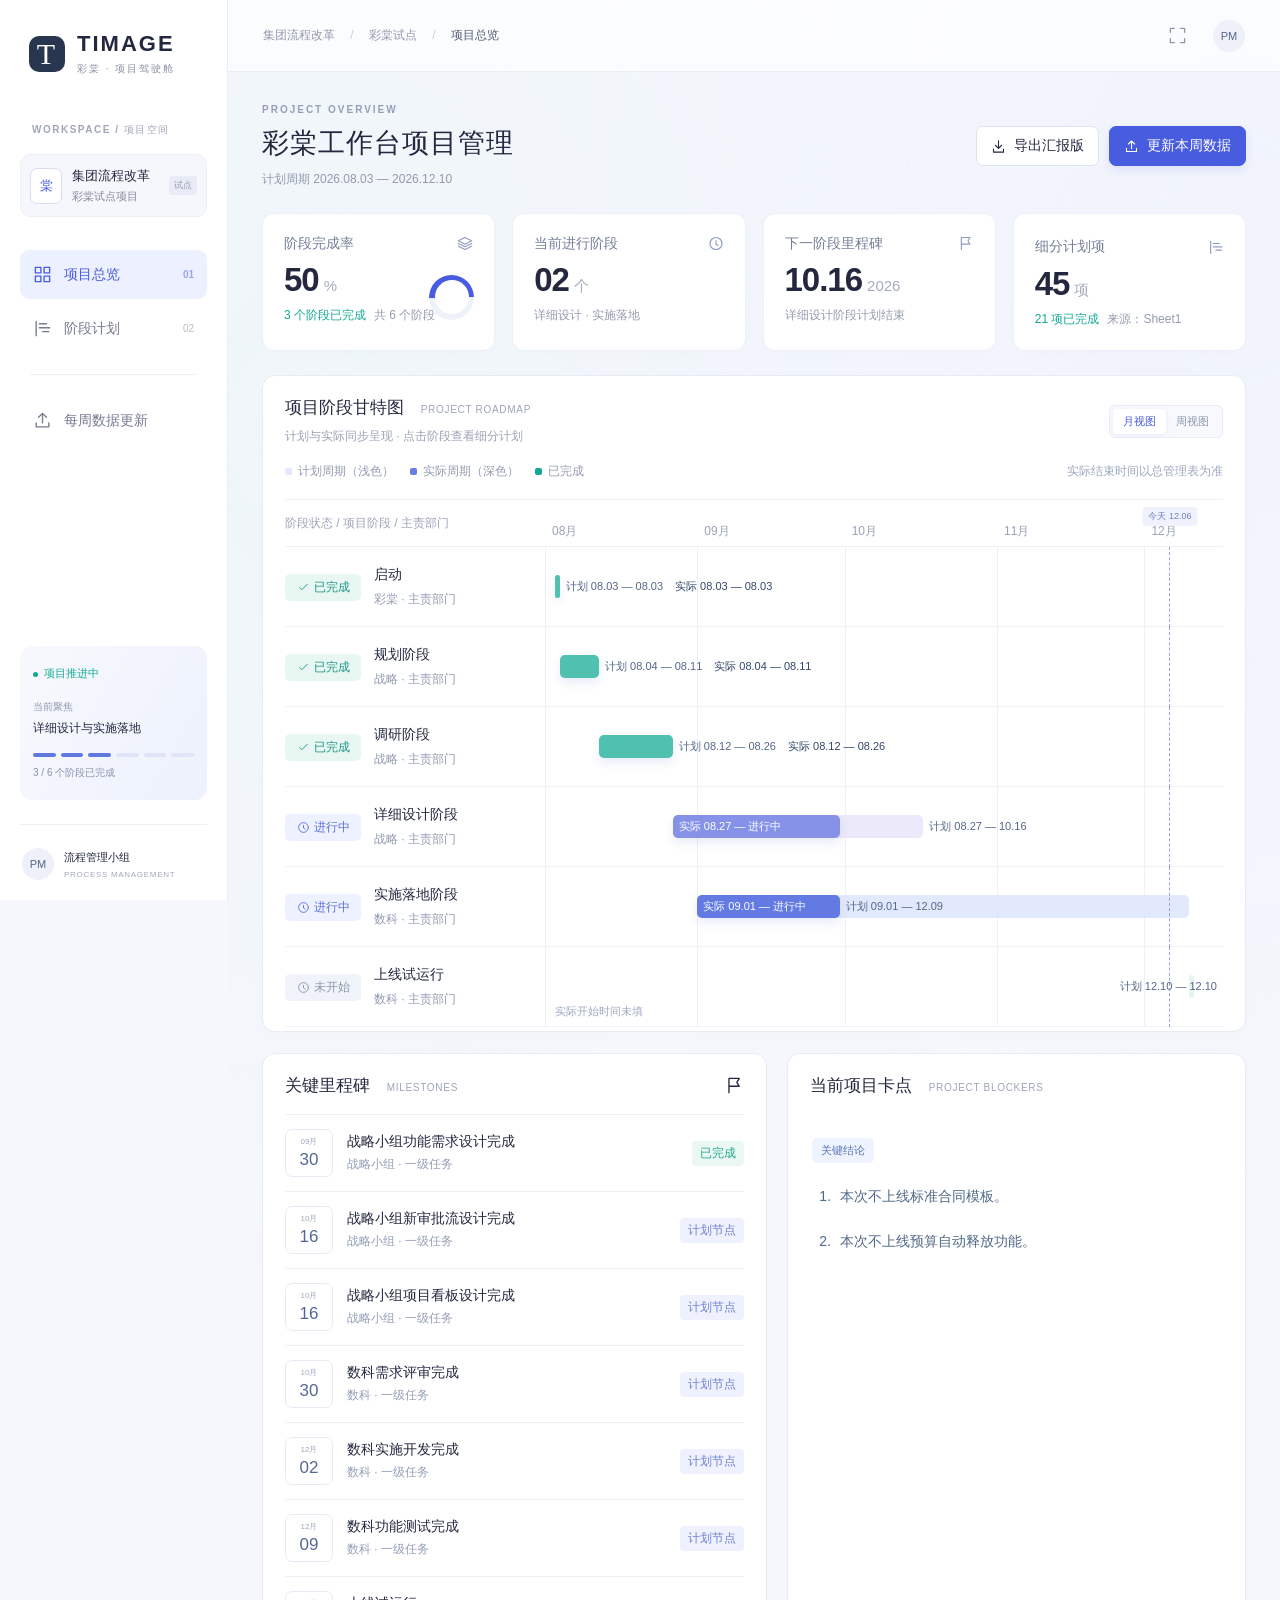
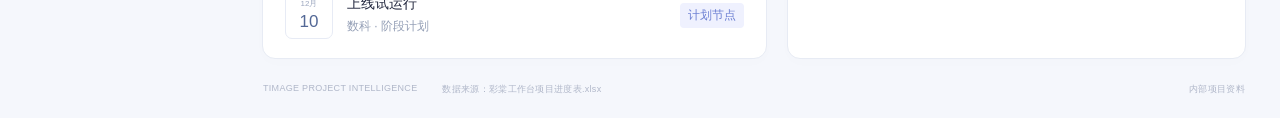
==== commit a8b98ff5: "fix: show completed milestones with green status badges" ====
--- a/downloads/彩棠项目驾驶舱.html
+++ b/downloads/彩棠项目驾驶舱.html
@@ -117,7 +117,7 @@
 <aside class="sidebar"><a class="brand" href="#overview"><span class="brand-symbol">T</span><span>TIMAGE<small>彩棠 · 项目驾驶舱</small></span></a><div class="space-label">WORKSPACE / 项目空间</div><div class="project-chip"><span class="project-icon">棠</span><div>集团流程改革<small>彩棠试点项目</small></div><span class="tiny-pill">试点</span></div><nav aria-label="主导航"><button data-view="overview" class="nav active"><i data-icon="layout"></i>项目总览<span>01</span></button><button data-view="detail" class="nav"><i data-icon="gantt"></i>阶段计划<span>02</span></button><div class="nav-separator"></div><button data-view="updates" class="nav"><i data-icon="upload"></i>每周数据更新<span id="updateDot"></span></button></nav><div class="sidebar-bottom"><div class="project-health"><div><span class="pulse"></span>项目推进中</div><p>当前聚焦</p><strong>详细设计与实施落地</strong><div class="mini-phases"><b></b><b></b><b></b><i></i><i></i></div><small>3 / 6 个阶段已完成</small></div><div class="profile"><span>PM</span><div>流程管理小组<small>PROCESS MANAGEMENT</small></div></div></div></aside>
 <div class="workspace"><header class="topbar"><div class="breadcrumb">集团流程改革 <span>/</span> 彩棠试点 <span>/</span> <b id="crumb">项目总览</b></div><div class="top-right"><button class="icon-btn" id="fullscreen" title="全屏汇报" aria-label="全屏汇报"><i data-icon="maximize"></i></button><span class="avatar">PM</span></div></header><main id="main"></main><footer><span>TIMAGE PROJECT INTELLIGENCE</span><span id="footerSource">数据来源：彩棠工作台项目进度表.xlsx</span><span>内部项目资料</span></footer></div>
 <dialog id="drawer" class="drawer"><div id="drawerContent"></div></dialog><dialog id="uploadDialog" class="upload-dialog"><div id="uploadContent"></div></dialog><div id="toast" role="status"></div><input type="file" id="fileInput" accept=".xlsx,.csv,.json" hidden>
-<script>window.INITIAL_DATA={"sheets": [{"sheet": "Sheet1", "data": [["名称", "主责部门", "层级", "计划开始时间", "计划结束时间", "实际开始时间", "实际结束时间", "阶段状态"], ["启动", "彩棠", "阶段", 46237, 46237, 46237, 46237, "已完成"], ["规划阶段", "战略", "阶段", 46238, 46245, 46238, 46245, "已完成"], ["调研阶段", "战略", "阶段", 46246, 46260, 46246, 46260, "已完成"], ["详细设计阶段", "战略", "阶段", 46261, 46311, 46261, "/", "进行中"], ["功能需求设计", null, "一级任务", 46261, 46295, 46261, 46295, "已完成"], ["1.预算管理", null, "二级任务", "2026-08-27", "2026-09-30", "2026-08-27", "2026-09-11", "已完成"], ["2.项目/事项提案", null, "二级任务", "2026-08-27", "2026-09-30", "2026-08-27", "2026-09-30", "已完成"], ["3.任务工单", null, "二级任务", "2026-08-27", "2026-09-30", "2026-08-27", "2026-09-30", "已完成"], ["4.合同管理", null, "二级任务", "2026-08-27", "2026-09-30", "2026-08-27", "2026-09-07", "已完成"], ["5.付款管理", null, "二级任务", "2026-08-27", "2026-09-30", "2026-08-27", "2026-09-11", "已完成"], ["6.供应商管理", null, "二级任务", "2026-08-27", "2026-09-30", "2026-08-27", "2026-09-15", "已完成"], ["7.主数据管理", null, "二级任务", "2026-08-27", "2026-09-30", "2026-08-27", "2026-09-15", "已完成"], ["8.数字化服务", null, "二级任务", "2026-08-27", "2026-09-30", "2026-08-27", "2026-09-15", "已完成"], ["9.员工服务", null, "二级任务", "2026-08-27", "2026-09-30", "2026-08-27", "2026-09-15", "已完成"], ["10.运营事务", null, "二级任务", "2026-08-27", "2026-09-30", "2026-08-27", "2026-09-15", "已完成"], ["新审批流设计", null, "一级任务", 46303, 46311, 46303, 46311, "进行中"], ["1.预算管理", null, "二级任务", "2026-10-08", "2026-10-16", "2026-09-07", "2026-09-11", "已完成"], ["2.项目/事项提案", null, "二级任务", "2026-10-08", "2026-10-16", "/", "/", "未开始"], ["3.任务工单", null, "二级任务", "2026-10-08", "2026-10-16", "2026-09-07", "/", "进行中"], ["4.合同管理", null, "二级任务", "2026-10-08", "2026-10-16", "/", "/", "未开始"], ["5.付款管理", null, "二级任务", "2026-10-08", "2026-10-16", "2026-09-07", "2026-09-11", "已完成"], ["项目看板设计", null, "一级任务", 46303, 46311, "/", "/", "未开始"], ["实施落地阶段", "数科", "阶段", 46266, 46365, 46266, "/", "进行中"], ["需求评审", null, "一级任务", 46270, 46325, 46270, "/", "进行中"], ["1.预算管理", null, "二级任务", "2026-09-15", "2026-09-23", "2026-09-15", "2026-09-23", "已完成"], ["2.项目/事项提案", null, "二级任务", "2026-09-24", "2026-10-20", "2026-09-24", "/", "进行中"], ["3.任务工单", null, "二级任务", "2026-09-24", "2026-10-20", "2026-09-24", "/", "进行中"], ["4.合同管理", null, "二级任务", "2026-09-05", "2026-09-22", "2026-09-05", "2026-09-22", "已完成"], ["5.付款管理", null, "二级任务", "2026-09-24", "2026-10-08", "2026-09-24", "/", "进行中"], ["6.供应商管理", null, "二级任务", "2026-09-16", "2026-09-22", "2026-09-16", "2026-09-22", "已完成"], ["7.主数据管理", null, "二级任务", "2026-09-16", "2026-09-22", "2026-09-16", "2026-09-22", "已完成"], ["8.数字化服务", null, "二级任务", "2026-09-16", "2026-09-22", "2026-09-16", "2026-09-22", "已完成"], ["9.员工服务", null, "二级任务", "2026-09-16", "2026-09-22", "2026-09-16", "2026-09-22", "已完成"], ["10.运营事务", null, "二级任务", "2026-09-16", "2026-09-22", "2026-09-16", "2026-09-22", "已完成"], ["A.工作台首页", null, "二级任务", "2026-09-24", "2026-10-20", "2026-09-24", "/", "进行中"], ["B.待办中心", null, "二级任务", "2026-09-16", "2026-09-22", "2026-09-16", "2026-09-22", "已完成"], ["Ⅰ.业务看板", null, "二级任务", "2026-10-22", "2026-10-30", "/", "/", "未开始"], ["实施开发", null, "一级任务", 46266, 46358, 46266, "/", "进行中"], ["前置事项处理", null, "二级任务", "2026-09-01", "2026-09-30", "2026-09-01", "2026-09-30", "已完成"], ["1.预算管理", null, "二级任务", "2026-10-08", "2026-10-29", "/", "/", "未开始"], ["2.项目/事项提案", null, "二级任务", "2026-10-30", "2026-12-02", "/", "/", "未开始"], ["3.任务工单", null, "二级任务", "2026-10-30", "2026-12-02", "/", "/", "未开始"], ["4.合同管理", null, "二级任务", "2026-10-08", "2026-10-29", "/", "/", "未开始"], ["5.付款管理", null, "二级任务", "2026-10-08", "2026-10-29", "/", "/", "未开始"], ["6.供应商管理", null, "二级任务", "2026-10-08", "2026-10-29", "/", "/", "未开始"], ["7.主数据管理", null, "二级任务", "2026-10-08", "2026-10-29", "/", "/", "未开始"], ["8.数字化服务", null, "二级任务", "2026-10-08", "2026-10-29", "/", "/", "未开始"], ["9.员工服务", null, "二级任务", "2026-10-08", "2026-10-29", "/", "/", "未开始"], ["10.运营事务", null, "二级任务", "2026-10-08", "2026-10-29", "/", "/", "未开始"], ["A.工作台首页", null, "二级任务", "2026-10-30", "2026-12-02", "/", "/", "未开始"], ["B.待办中心", null, "二级任务", "2026-10-08", "2026-10-29", "/", "/", "未开始"], ["Ⅰ.业务看板", null, "二级任务", "2026-10-30", "2026-12-02", "/", "/", "未开始"], ["飞书移动端", null, "二级任务", "2026-11-25", "2026-12-02", "/", "/", "未开始"], ["功能测试", null, "一级任务", 46308, 46365, "/", "/", "未开始"], ["上线试运行", "数科", "阶段", 46366, 46366, "/", "/", "未开始"], ["当前项目卡点与关键结论：", null, null, null, null, null, null, null], ["1. 本次不上线标准合同模板。\n2. 本次不上线预算自动释放功能。", null, null, null, null, null, null, null]]}], "stages": [{"name": "启动", "owner": "彩棠", "start": "2026-08-03", "end": "2026-08-03", "actualStart": "2026-08-03", "actualEnd": "2026-08-03", "status": "已完成", "rawStatus": "已完成"}, {"name": "规划阶段", "owner": "战略", "start": "2026-08-04", "end": "2026-08-11", "actualStart": "2026-08-04", "actualEnd": "2026-08-11", "status": "已完成", "rawStatus": "已完成"}, {"name": "调研阶段", "owner": "战略", "start": "2026-08-12", "end": "2026-08-26", "actualStart": "2026-08-12", "actualEnd": "2026-08-26", "status": "已完成", "rawStatus": "已完成"}, {"name": "详细设计阶段", "owner": "战略", "start": "2026-08-27", "end": "2026-10-16", "actualStart": "2026-08-27", "actualEnd": "", "status": "进行中", "rawStatus": "进行中"}, {"name": "实施落地阶段", "owner": "数科", "start": "2026-09-01", "end": "2026-12-09", "actualStart": "2026-09-01", "actualEnd": "", "status": "进行中", "rawStatus": "进行中"}, {"name": "上线试运行", "owner": "数科", "start": "2026-12-10", "end": "2026-12-10", "actualStart": "", "actualEnd": "", "status": "待启动", "rawStatus": "未开始"}], "asOf": "2026-09-29", "sourceFile": "彩棠工作台项目进度表.xlsx", "baselineRevision": "progress-20260929-v2"};window.BUNDLED_CSS="\n:root{--ink:#23283f;--muted:#83889b;--blue:#485cdf;--line:#edf0f7;--green:#12a994;--red:#ed725f;--surface:#fff;--bg:#f5f7fc;font-family:Inter,\"Segoe UI\",\"Microsoft YaHei\",sans-serif;font-size:14px;color:var(--ink);font-synthesis:none}*{box-sizing:border-box}body{margin:0;background:var(--bg)}button,input,select{font:inherit}button,a,input,select{-webkit-tap-highlight-color:transparent}button{cursor:pointer}button{color:inherit}button:focus-visible,a:focus-visible{outline:3px solid #8492f5;outline-offset:3px}a{text-decoration:none;color:inherit}button{border:0;background:transparent}button:disabled{opacity:.4;cursor:not-allowed}.sidebar{position:fixed;z-index:10;inset:0 auto 0 0;width:228px;background:#fff;border-right:1px solid #e9edf5;padding:31px 20px 20px;display:flex;flex-direction:column}.brand{display:flex;align-items:center;gap:12px;font-size:22px;letter-spacing:2px;font-weight:600;padding:0 9px}.brand-symbol{height:36px;width:36px;background:#283650;color:white;font-family:Georgia,serif;display:grid;place-items:center;border-radius:10px;font-size:30px;font-weight:400}.brand small{display:block;font-size:10px;letter-spacing:2px;margin-top:5px;font-weight:400;color:#8c91a4}.space-label{color:#a1a7b9;font-size:10px;font-weight:600;letter-spacing:1.5px;margin:47px 12px 17px}.project-chip{display:flex;align-items:center;gap:10px;padding:12px 9px;background:#f6f7fc;border:1px solid #eef0f7;border-radius:10px;font-size:13px;font-weight:600}.project-icon{width:32px;height:36px;border:1px solid #d9ddf0;background:#fff;border-radius:7px;display:grid;place-items:center;color:var(--blue)}.project-chip small{display:block;font-size:11px;font-weight:400;color:var(--muted);margin-top:4px}.tiny-pill{font-size:9px;color:#9298b3;background:#e9ecf6;padding:3px 5px;border-radius:3px;margin-left:auto}nav{margin-top:28px}.nav{display:flex;align-items:center;gap:12px;width:100%;padding:15px 13px;margin:5px 0;color:#747b91;text-align:left;border-radius:9px}.nav.active{background:#edf0ff;color:var(--blue);font-weight:600}.nav:hover{background:#f3f5fd}.nav span{font-size:10px;margin-left:auto;opacity:.5}.nav-separator{height:1px;background:var(--line);margin:21px 10px}.icon{height:19px;width:19px;vertical-align:middle;flex:none;stroke:currentColor;fill:none;stroke-width:1.7;stroke-linecap:round;stroke-linejoin:round}.sidebar-bottom{margin-top:auto}.project-health{padding:20px 13px;margin-top:25px;background:linear-gradient(120deg,#f7f9fd,#edf1fd);border-radius:12px;font-size:12px}.project-health>div:first-child{color:var(--green);font-size:11px}.pulse{display:inline-block;width:5px;height:5px;background:var(--green);border-radius:100%;margin-right:6px}.project-health p{color:#9097af;font-size:10px;margin:19px 0 6px}.project-health strong{font-size:12px;font-weight:500}.mini-phases{display:flex;gap:5px;margin:16px 0 8px}.mini-phases>*{height:4px;width:20%;background:#dfe5f6;border-radius:3px}.mini-phases b{background:#6178de}.project-health small{color:#8b92a9;font-size:10px}.profile{margin-top:24px;border-top:1px solid var(--line);padding:23px 2px 0;display:flex;gap:10px;align-items:center;font-size:11px}.profile>span,.avatar{background:#eef0fa;width:32px;height:32px;border-radius:50%;display:grid;place-items:center;color:#5a668b;font-size:11px}.profile small{display:block;font-size:8px;color:#a2a8b9;margin-top:5px;letter-spacing:.7px}.workspace{margin-left:228px;min-height:100vh;background:radial-gradient(ellipse at 96% 15%,#edf0ff80,transparent 50%),radial-gradient(ellipse at 7% 25%,#e9f4f880,transparent 50%),var(--bg)}.topbar{height:72px;border-bottom:1px solid #e9edf4;background:#ffffffb8;display:flex;align-items:center;justify-content:space-between;padding:0 35px}.breadcrumb{font-size:12px;color:#9299ae}.breadcrumb span{color:#c9ceda;margin:0 12px}.breadcrumb b{font-weight:500;color:#525b75}.top-right{display:flex;align-items:center;gap:19px}.prototype{border:1px solid #e4e8f3;background:#f9faff;border-radius:5px;padding:5px 9px;font-size:10px;color:#7b86a7}.icon-btn{padding:7px;display:grid;place-items:center;color:#9198ad;border-radius:7px}.icon-btn:hover{background:#eef1ff;color:var(--blue)}main{padding:32px 34px 24px;max-width:1850px;margin:auto}.page-head{display:flex;justify-content:space-between;align-items:center;gap:20px;margin-bottom:25px}.eyebrow{font-size:10px;letter-spacing:2px;color:#969fb7;margin-bottom:10px;font-weight:600}.page-head h1{font-weight:650;letter-spacing:1px;font-size:27px;margin:0}.page-head h1 span{display:inline-block;vertical-align:middle;margin-left:12px;border:1px solid #cbd6f5;background:#eff3ff;color:#6477ba;font-size:10px;padding:4px 7px;letter-spacing:0;font-weight:500}.subtitle{font-size:12px;color:#9299ae;margin-top:10px}.head-actions{display:flex;gap:10px;align-items:center}.btn{border:1px solid #dfe4ef;background:#fff;padding:10px 14px;display:inline-flex;align-items:center;justify-content:center;gap:8px;border-radius:7px;white-space:nowrap;font-size:12px;font-weight:500;min-height:38px}.btn.primary{background:var(--blue);border-color:var(--blue);color:#fff;box-shadow:0 4px 10px #4256d31e}.btn:hover{filter:brightness(.97)}.btn .icon{width:15px;height:15px}.metrics{display:grid;grid-template-columns:repeat(4,1fr);gap:17px;margin-bottom:24px}.metric{background:#fff;border:1px solid #edf0f6;border-radius:12px;padding:20px 21px 17px;position:relative;min-height:138px;box-shadow:0 4px 12px #33426203}.metric-top{display:flex;align-items:center;justify-content:space-between;color:#737e99;font-size:12px}.metric-top .icon{color:#8e9bc2;width:16px}.metric-value{font-size:33px;letter-spacing:-1px;font-weight:600;margin:9px 0 7px;line-height:1.1}.metric-value small{font-size:15px;font-weight:400;color:#a4abc1;margin-left:5px;letter-spacing:0}.metric-foot{font-size:10px;color:#949caf}.metric-foot em{font-style:normal;color:var(--green);margin-right:8px}.metric.warning .metric-value{color:#df7967}.metric.warning .metric-top .icon{color:#df7967}.donut{position:absolute;right:20px;top:61px;width:45px;height:45px;border-radius:50%;background:conic-gradient(var(--blue) 60%,#edf1fa 0);display:grid;place-items:center;transform:rotate(-90deg)}.donut:after{content:'';width:34px;height:34px;background:#fff;border-radius:50%}.overview-grid{display:grid;grid-template-columns:minmax(0,1fr) 290px;gap:20px;align-items:stretch}.panel{border:1px solid #e7ebf4;border-radius:13px;background:#fff;box-shadow:0 4px 14px #22305603;min-width:0;overflow:hidden}.panel-head{padding:20px 22px 17px;display:flex;justify-content:space-between;align-items:center;gap:12px}.panel-head h2{margin:0;font-weight:600;font-size:15px}.panel-head h2 small{font-size:10px;color:#9da5b9;font-weight:400;margin-left:12px;letter-spacing:.7px}.panel-head p{font-size:10px;color:#9ba2b6;margin:7px 0 0}.segments{padding:3px;border:1px solid #e8ecf6;background:#f7f9fd;border-radius:6px;display:flex}.segments button{font-size:11px;color:#8f98af;padding:5px 10px;border-radius:4px}.segments .selected{color:var(--blue);background:white;box-shadow:0 1px 4px #25398d14}.legend{display:flex;gap:16px;padding:0 22px 19px;color:#939bae;font-size:10px;align-items:center}.legend>span{display:inline-flex;gap:6px;align-items:center}.legend i{display:inline-block;width:7px;height:7px;border-radius:2px;background:var(--green)}.legend i.blue{background:var(--blue)}.legend i.gray{background:#d9dfef}.legend .hint{margin-left:auto;color:#9ca7bf}.gantt-scroll{overflow-x:auto}.gantt{min-width:650px;padding:0 22px 4px}.gantt-head{display:grid;grid-template-columns:170px 1fr;height:42px;border-top:1px solid var(--line);border-bottom:1px solid var(--line)}.gantt-head>div:first-child{display:flex;align-items:center;color:#9ca4b8;font-size:10px}.months{position:relative;display:flex;color:#9ba3b7;font-size:11px;align-items:center}.months>span{position:absolute;transform:translateX(7px)}.gantt-body{position:relative}.gantt-row{display:grid;grid-template-columns:170px 1fr;min-height:65px;border-bottom:1px solid #f0f2f8;cursor:pointer}.gantt-row:hover{background:#f7f9ff}.stage-label{display:flex;align-items:center;gap:10px;padding-right:7px}.stage-no{font-size:10px;color:#b0b8cb;align-self:flex-start;margin-top:19px}.stage-label strong{font-size:12px;font-weight:500}.stage-label small{display:block;margin-top:7px;color:#929bb1;font-size:10px}.stage-label .stage-check{color:var(--green);font-size:10px;margin-left:5px}.track{position:relative;background:repeating-linear-gradient(to right,#edf0f7 0,#edf0f7 1px,transparent 1px,transparent 25%);height:65px}.plan-line{position:absolute;top:22px;height:23px;background:#e6eafa;border-radius:5px;min-width:5px}.actual-line{position:absolute;top:22px;height:23px;border-radius:5px;min-width:8px;box-shadow:0 5px 9px #3858c020}.bar-label{font-size:10px;position:absolute;top:27px;white-space:nowrap;color:#fff;z-index:3;pointer-events:none}.bar-label.outside{color:#79849e}.milestone-diamond{width:10px;height:10px;transform:rotate(45deg);background:#54bcae;position:absolute;top:28px;z-index:2;border:2px solid #fff;box-shadow:0 0 0 1px #54bcae}.today-line{position:absolute;top:0;bottom:0;width:1px;border-left:1px dashed #95a3da;z-index:4;pointer-events:none}.today-line span{position:absolute;top:-13px;left:0;transform:translate(-50%,-100%);background:#eff2fc;color:#6f80bd;border-radius:4px;padding:3px 6px;font-size:9px;white-space:nowrap}.gantt-note{display:flex;justify-content:space-between;padding:15px 22px;color:#9da5b8;font-size:10px}.text-btn{color:var(--blue);font-size:11px;padding:0;display:inline-flex;align-items:center;gap:6px}.ai-panel{background:linear-gradient(160deg,#f0f3ff,#fff 46%);position:relative}.ai-panel .panel-head{padding-bottom:13px}.ai-title{display:flex;gap:8px;align-items:center}.ai-title .icon{color:var(--blue)}.ai-tag{font-size:9px;color:#8b97c0;background:#e5eafa;padding:4px 6px;border-radius:4px}.ai-body{padding:0 20px 16px}.ai-intro{font-size:13px;line-height:1.8;margin:2px 0 17px;color:#667291}.ai-intro b{color:#3c4e80;font-weight:600}.insight{padding:15px 0;border-top:1px solid #e8edf8;display:flex;gap:10px}.insight-marker{font-size:10px;width:21px;height:21px;border-radius:6px;display:grid;place-items:center;background:#fff1ed;color:#dc8170;flex:none}.insight:nth-child(3) .insight-marker{background:#ebf1fe;color:#6485d0}.insight:nth-child(4) .insight-marker{background:#eaf7f3;color:#57a897}.insight strong{display:block;font-size:12px;font-weight:600;line-height:1.6}.insight p{font-size:11px;line-height:1.8;color:#8b95ad;margin:6px 0}.ai-footer{border-top:1px solid #e8edf8;padding:13px 20px;color:#a0a9be;font-size:9px}.lower-grid{display:grid;grid-template-columns:1.1fr 1fr;gap:20px;margin-top:21px}.milestone-list{padding:0 22px 5px}.milestone-item{display:flex;align-items:center;gap:14px;padding:14px 0;border-top:1px solid var(--line)}.date-tile{border:1px solid #e7ebf5;border-radius:7px;padding:6px 10px;text-align:center;font-size:17px;color:#536896;min-width:48px;font-weight:500}.date-tile small{display:block;font-size:8px;color:#9ca7bf;margin-bottom:3px}.milestone-item strong{font-size:12px;font-weight:500}.milestone-item p{font-size:10px;color:#949fb6;margin:5px 0 0}.badge{font-size:10px;display:inline-block;padding:4px 8px;border-radius:4px;white-space:nowrap;background:#f0f3fa;color:#95a0b8}.badge.done{background:#eaf7f3;color:#22a88e}.badge.active{background:#eff1fe;color:#6d80d3}.badge.late{background:#fff0ec;color:#d97c69}.badge.pending{background:#f1f3f8;color:#909bb1}.milestone-item .badge{margin-left:auto}.risk-table{width:100%;border-collapse:collapse;font-size:11px}.risk-table th{text-align:left;background:#f9fafd;font-size:10px;color:#9ba5ba;font-weight:400;padding:10px 21px}.risk-table td{padding:13px 21px;border-bottom:1px solid var(--line);vertical-align:middle;line-height:1.7}.risk-table tr:last-child td{border-bottom:0}.risk-table td small{display:block;color:#a0a8ba;font-size:10px}.risk-table .clickable{cursor:pointer}.risk-table .clickable:hover{background:#f8faff}.table-link{color:#5d6f9c;font-size:11px;text-align:left;padding:0}.mini-note{font-size:10px;color:#a7afc0;padding:12px 21px}footer{padding:0 35px 22px;display:flex;gap:25px;color:#b0b7c9;font-size:9px;letter-spacing:.3px}footer span:last-child{margin-left:auto}.stage-tabs{display:grid;grid-template-columns:repeat(5,1fr);gap:12px;margin-bottom:22px}.stage-tab{text-align:left;padding:15px 17px;background:#fff;border:1px solid #e6ebf5;border-radius:10px}.stage-tab.selected{border-color:#7c8ce5;background:#f0f3ff;box-shadow:0 0 0 2px #455edf08}.stage-tab small{font-size:10px;color:#a0aac1;display:block;margin-bottom:9px}.stage-tab strong{font-size:13px;font-weight:500}.stage-tab .badge{margin-top:11px;font-size:9px}.detail-summary{display:flex;justify-content:space-between;padding:23px 24px;align-items:center}.detail-summary h2{margin:0 0 10px;font-size:18px;font-weight:550}.detail-summary p{margin:0;font-size:12px;color:#929bb1}.detail-counts{display:flex;gap:30px}.detail-counts strong{font-size:25px;display:block;font-weight:500;margin-bottom:7px}.detail-counts small{font-size:10px;color:#a0a9be}.filter-bar{display:flex;align-items:center;gap:10px;padding:15px 22px;border-top:1px solid var(--line);border-bottom:1px solid var(--line);flex-wrap:wrap}.search-field{display:flex;align-items:center;border:1px solid #e2e7f1;border-radius:6px;padding:8px 10px;gap:8px;background:#fbfcff;min-width:230px}.search-field .icon{width:15px;color:#a3abc0}.search-field input{border:0;background:none;outline:none;width:190px;font-size:12px}.filter-bar select{border:1px solid #e3e8f1;background:#fff;border-radius:6px;padding:8px 10px;font-size:11px;color:#717f9f;max-width:180px}.filter-bar .segments{margin-left:auto}.task-table-wrap{overflow-x:auto}.task-table{width:100%;border-collapse:collapse;min-width:760px;font-size:12px}.task-table th{padding:13px 15px;background:#f9fafe;color:#98a2b9;font-size:10px;font-weight:400;text-align:left;white-space:nowrap}.task-table td{padding:13px 15px;border-bottom:1px solid #eff2f8;line-height:1.7}.task-table tbody tr{cursor:pointer}.task-table tbody tr:hover{background:#f8faff}.task-table td:first-child{padding-left:23px;max-width:440px}.task-title{display:flex;align-items:center;gap:9px}.task-title .indent{display:inline-block;width:var(--indent);flex:none}.level-tag{font-size:8px;background:#f2f4fa;padding:2px 4px;color:#9ba5bc;flex:none}.owner-pill{display:inline-flex;gap:5px;align-items:center;color:#7c89a6;font-size:11px}.owner-pill>i{font-size:9px;width:21px;height:21px;border-radius:50%;background:#edf0fa;color:#6c7ca6;display:grid;place-items:center;font-style:normal}.table-footer{padding:16px 22px;display:flex;align-items:center;justify-content:space-between;color:#9ba6bc;font-size:11px}.pagination{display:flex;gap:7px}.pagination button{padding:5px 9px;border:1px solid #e2e7f2;border-radius:4px;font-size:10px}.empty{padding:60px 20px;text-align:center;color:#8f9bb6;line-height:2}.detail-gantt-row{display:grid;grid-template-columns:290px 1fr;border-bottom:1px solid #f0f2f8}.detail-gantt-row .track{height:47px}.detail-gantt-row .actual-line{height:18px;top:14px}.detail-gantt-label{padding:12px 16px;overflow:hidden;text-overflow:ellipsis;white-space:nowrap;font-size:11px}.relation-layout{display:grid;grid-template-columns:minmax(0,1fr) 290px;gap:20px}.relation-canvas{position:relative;min-height:570px;padding:42px 28px;display:grid;grid-template-columns:160px 1fr 160px;gap:60px;align-items:center;background:radial-gradient(#dce4f2 .7px,transparent .7px);background-size:18px 18px}.relation-col{display:flex;flex-direction:column;gap:22px;z-index:1}.relation-node{background:white;padding:16px 14px;border-radius:9px;border:1px solid #dde4f5;box-shadow:0 5px 17px #43549006;text-align:left;width:100%;position:relative}.relation-node strong{font-size:12px;font-weight:500;display:block}.relation-node small{display:block;font-size:9px;color:#98a4bc;margin-top:8px}.relation-node.center{background:#5369dc;color:white;padding:25px 18px;box-shadow:0 7px 24px #4559ca24}.relation-node.center small{color:#cbd4ff}.relation-node.red{border-color:#edb6ab}.relation-node.red strong{color:#cb7d6e}.relation-svg{position:absolute;inset:0;width:100%;height:100%;pointer-events:none}.relationship-panel{padding:22px}.relationship-panel h3{margin:0 0 16px;font-size:15px}.relationship-panel p{font-size:12px;line-height:1.9;color:#8593af}.relationship-panel li{font-size:12px;color:#7d8ca8;line-height:2;margin-bottom:13px}.note-box{padding:12px 14px;background:#f6f8fd;border:1px solid #e8edf6;border-radius:7px;font-size:11px;line-height:1.9;color:#909eb8}.upload-zone{margin:0 24px 24px;border:1px dashed #c2cdef;border-radius:12px;text-align:center;padding:38px;background:linear-gradient(130deg,#f8faff,#f3f6ff);cursor:pointer}.upload-zone:hover,.upload-zone.dragging{background:#edf2ff;border-color:#627fe3}.upload-zone>.icon{height:35px;width:35px;color:#667dde;margin-bottom:14px}.upload-zone h3{font-size:16px;font-weight:500;margin:0 0 11px}.upload-zone p{font-size:12px;color:#92a0bd;margin-bottom:20px}.update-grid{display:grid;grid-template-columns:1fr;gap:21px}.update-step{display:flex;gap:16px;padding:19px 22px;border-top:1px solid var(--line)}.step-num{width:25px;height:25px;background:#eef2fd;border-radius:50%;color:#6b81c0;display:grid;place-items:center;font-size:11px;flex:none}.update-step strong{font-size:12px;font-weight:500}.update-step p{font-size:11px;color:#98a4bc;line-height:1.8;margin:7px 0}.drawer{inset:0 0 0 auto;height:100vh;max-height:100vh;width:480px;max-width:94vw;border:0;margin:0;padding:0;background:#fff;box-shadow:-10px 0 70px #192f6924}.drawer::backdrop,.upload-dialog::backdrop{background:#17294435;backdrop-filter:blur(4px)}.drawer-header{padding:26px;border-bottom:1px solid var(--line);display:flex;justify-content:space-between;align-items:center;font-size:11px;color:#95a2bb}.drawer-body{padding:28px}.drawer-body h2{font-size:22px;font-weight:550;line-height:1.6;margin:12px 0 19px}.drawer-body h3{font-size:13px;font-weight:500;margin:27px 0 14px}.property-grid{display:grid;grid-template-columns:1fr 1fr;gap:23px;margin:25px 0}.property-grid small{display:block;color:#9aa6be;font-size:11px;margin-bottom:8px}.property-grid strong{font-size:13px;font-weight:500}.source-line{font-size:10px;color:#a4aec0;line-height:1.9;margin-top:25px;border-top:1px solid var(--line);padding-top:16px}.upload-dialog{border:0;border-radius:15px;width:700px;max-width:94vw;padding:0;max-height:90vh;box-shadow:0 30px 100px #12223d33}.upload-dialog .dialog-body{padding:25px 28px}.upload-dialog h2{font-weight:550;font-size:22px;margin:0 0 12px}.upload-dialog p{font-size:12px;color:#8d9ab4;line-height:1.8}.preview-stats{display:flex;gap:16px;margin:23px 0}.preview-stats>div{flex:1;padding:15px;background:#f5f7fd;border-radius:8px}.preview-stats b{font-size:26px;font-weight:500}.preview-stats small{display:block;font-size:11px;color:#91a0bd;margin-top:6px}.dialog-actions{padding:20px 28px;display:flex;justify-content:flex-end;gap:10px;background:#f9faff;border-top:1px solid var(--line)}.diff-list{max-height:210px;overflow:auto;border:1px solid #e9edf5;border-radius:7px}.diff-row{padding:10px 12px;font-size:11px;border-bottom:1px solid #edf0f7;line-height:1.8}.diff-row:last-child{border:0}.error-box{padding:17px;background:#fff1ef;border-radius:8px;color:#c97065;font-size:12px;line-height:1.8}#toast{position:fixed;bottom:27px;left:50%;transform:translate(-50%,20px);z-index:100;background:#29364f;color:#fff;padding:13px 22px;border-radius:9px;box-shadow:0 8px 20px #25365322;font-size:12px;opacity:0;pointer-events:none;transition:.2s}#toast.show{opacity:1;transform:translate(-50%,0)}.date-input{border:1px solid #e3e8f2;border-radius:6px;padding:7px;color:#7e8ead;font-size:11px;background:#fff}.dependency-list{padding:0;list-style:none}.dependency-list li{border:1px solid #e7ecf6;padding:13px 14px;margin:8px 0;border-radius:7px;font-size:12px;line-height:1.8}.dependency-list small{display:block;font-size:10px;color:#9aa7bf}.attention-inline{color:#c88a58;background:#fff7eb;border-radius:5px;padding:9px 12px;font-size:11px;line-height:1.8;margin-top:10px}.summary-item{padding:16px 22px;border-top:1px solid var(--line);display:flex;gap:13px;align-items:center}.summary-item strong{font-size:12px;font-weight:500}.summary-item p{font-size:10px;color:#9aa5ba;margin:7px 0}.summary-item>.badge{margin-left:auto}.small-bar{height:4px;border-radius:4px;background:#edf1f8;margin-top:10px;width:130px}.small-bar span{display:block;height:100%;background:#6f8edd;border-radius:4px}\n@media(min-width:1550px){main{padding:35px 42px}.overview-grid{grid-template-columns:minmax(0,1fr) 320px}.gantt-row,.track{height:75px}.stage-no{margin-top:24px}.stage-label{align-items:center}.plan-line,.actual-line{top:27px}.bar-label{top:32px}.milestone-diamond{top:33px}.gantt-head{height:48px}.metric{padding:23px 25px;min-height:145px}.panel-head{padding-top:23px;padding-bottom:20px}.ai-intro{margin-bottom:20px}.insight{padding:18px 0}.gantt-note{padding-top:18px;padding-bottom:18px}}\n@media(max-width:1200px){.sidebar{width:196px;padding-left:14px;padding-right:14px}.workspace{margin-left:196px}main{padding:25px 23px}.overview-grid{grid-template-columns:1fr}.ai-panel .ai-body{display:grid;grid-template-columns:repeat(3,1fr);gap:18px}.ai-intro{grid-column:1/-1;margin:0}.insight{margin:0}.ai-footer{padding:10px 20px}.relation-layout{grid-template-columns:1fr}.lower-grid{grid-template-columns:1fr 1fr}.head-actions{gap:6px}.page-head h1{font-size:24px}.metric{padding:18px 16px}.donut{right:15px;width:38px;height:38px}.donut:after{width:29px;height:29px}}\n@media(max-width:850px){.sidebar{width:74px;padding:22px 10px}.brand{padding:0;justify-content:center}.brand>span:nth-child(2),.space-label,.project-chip,.nav span,.sidebar-bottom{display:none}.nav{font-size:0;justify-content:center;padding:14px}.nav .icon{width:21px;height:21px}.nav-separator{margin:20px 7px}.workspace{margin-left:74px}.topbar{padding:0 20px}.metrics{gap:10px;grid-template-columns:repeat(2,1fr)}.metric{min-height:130px}.head-actions .btn{font-size:11px;padding:9px}.stage-tabs{gap:7px}.stage-tab{padding:12px 9px}.stage-tab strong{font-size:11px}.stage-tab small{font-size:9px}.detail-counts{gap:14px}.detail-counts strong{font-size:20px}.lower-grid{grid-template-columns:1fr}.update-grid{grid-template-columns:1fr}.relation-canvas{gap:25px;grid-template-columns:135px 1fr 135px;padding:30px 20px}.breadcrumb{font-size:10px}.top-right{gap:10px}.prototype{display:none}footer span:nth-child(2){display:none}}\n@media(max-width:600px){:root{font-size:14px}.sidebar{position:fixed;inset:auto 0 0 0;width:auto;height:65px;flex-direction:row;padding:0;z-index:20;border-top:1px solid var(--line)}.brand{display:none}.sidebar nav{margin:0;display:flex;width:100%}.nav{margin:0;flex:1;border-radius:0;flex-direction:column;gap:4px;font-size:10px;padding:10px 0}.nav-separator{display:none}.workspace{margin-left:0;padding-bottom:65px}.topbar{height:58px;padding:0 17px}.top-right .avatar{display:none}main{padding:22px 15px}.page-head{display:block}.page-head h1{font-size:23px}.head-actions{margin-top:17px}.subtitle{font-size:11px;line-height:1.7}.metrics{margin-bottom:17px}.metric-top{font-size:11px}.metric-value{font-size:30px}.metric-foot{font-size:9px}.overview-grid{gap:17px}.panel-head{padding:17px}.panel-head h2{font-size:14px}.panel-head h2 small{display:none}.legend{padding:0 17px 19px;gap:13px}.legend .hint{display:none}.gantt-note{padding:14px 17px}.gantt-note>span{max-width:65%;line-height:1.6}.ai-panel .ai-body{display:block}.ai-intro{margin-bottom:14px}.insight{padding:14px 0}.stage-tabs{display:flex;overflow:auto}.stage-tab{min-width:118px;padding:13px}.detail-summary{display:block;padding:20px}.detail-counts{margin-top:23px;gap:35px}.filter-bar{padding:15px;gap:7px}.search-field{min-width:100%;width:100%}.search-field input{width:100%}.filter-bar .segments{margin-left:0}.filter-bar select{flex:1;max-width:100%;font-size:11px}.task-table{min-width:740px}.relation-canvas{min-width:620px}.relation-wrapper{overflow:auto}.relation-layout{gap:17px}.risk-table td,.risk-table th{padding-left:17px;padding-right:12px}.risk-table td{font-size:10px}.upload-zone{padding:30px 15px;margin:0 17px 17px}.upload-zone p{font-size:11px}.head-actions .btn{min-height:38px}.preview-stats{gap:7px}.preview-stats>div{padding:11px}.preview-stats small{font-size:10px}footer{padding:0 17px 20px;font-size:8px}.gantt-head{grid-template-columns:155px 1fr}.gantt-row{grid-template-columns:155px 1fr}}\n@media print{.sidebar,.topbar,.head-actions,footer,.segments,.text-btn,.icon-btn{display:none!important}.workspace{margin:0;background:white}.metrics{grid-template-columns:repeat(4,1fr)}.overview-grid{grid-template-columns:1fr 270px}.lower-grid{grid-template-columns:1fr 1fr}.panel,.metric{break-inside:avoid}.ai-panel .ai-body{display:block}main{padding:10px}.gantt{min-width:0}.gantt-scroll{overflow:visible}body{-webkit-print-color-adjust:exact;print-color-adjust:exact}.task-table{font-size:10px}.task-table td{padding:8px}.task-table-wrap{overflow:visible}.gantt-head,.gantt-row{grid-template-columns:135px 1fr}@page{size:A3 landscape;margin:12mm}}\n\n.overview-grid{grid-template-columns:1fr}\n.bar-label:not(.outside){color:#fff!important;text-shadow:0 1px 3px #34427935}\n\n/* Legibility for leadership presentations. */\n.metric-top,.stage-label strong,.btn,.milestone-item strong,.task-table{font-size:14px}\n.panel-head h2{font-size:17px}.subtitle,.metric-foot,.stage-label small,.legend,.gantt-head>div:first-child,.months,.bar-label,.text-btn,.milestone-item p,.risk-table,.table-link,.badge,.gantt-note{font-size:12px}\n.panel-head p,.metric-foot,.mini-note{line-height:1.7}.panel-head p{font-size:12px}\n.gantt-head{grid-template-columns:185px 1fr}.gantt-row{grid-template-columns:185px 1fr}\n.stage-label strong{white-space:nowrap}.stage-no{font-size:11px}.bar-label{top:25px}.plan-line,.actual-line{height:28px}\n.gantt-head{height:48px}.today-line span{top:-21px}.months>span{transform:translate(7px,8px)}\n@media(min-width:1550px){.bar-label{top:30px}}\n@media(max-width:600px){.metric-top,.stage-label strong,.milestone-item strong,.btn{font-size:12px}.metric-foot,.subtitle{font-size:11px}.gantt-head,.gantt-row{grid-template-columns:165px 1fr}.bar-label{font-size:11px}.legend{font-size:11px}.stage-label small{font-size:11px}.gantt-note{font-size:10px}.panel-head h2{font-size:15px}.page-head h1{font-size:22px}.page-head h1 span{margin-left:7px}.risk-table,.table-link{font-size:11px}}\n\n.segments{flex-shrink:0}.segments button{white-space:nowrap}@media(max-width:600px){.donut{right:12px;top:53px;width:29px;height:29px}.donut:after{width:21px;height:21px}.metric:first-child .metric-foot{max-width:135px}.metric:first-child .metric-foot em{display:block}}\n\n.gantt-head,.gantt-row{grid-template-columns:260px 1fr}\n.stage-state{display:inline-flex;align-items:center;justify-content:center;gap:4px;width:76px;flex:none;padding:6px 5px;border-radius:5px;font-size:12px;line-height:1.2;margin-right:4px;font-weight:500}\n.stage-state .icon{width:13px;height:13px}.stage-state.done{color:#199783;background:#e9f7f2}.stage-state.active{color:#5972d4;background:#eef1ff}.stage-state.pending{color:#8a97ad;background:#f0f3f9}.stage-state.late{color:#d57864;background:#fff0ed}\n.stage-label{gap:9px}.gantt{min-width:760px}\n@media(max-width:600px){.gantt-head,.gantt-row{grid-template-columns:235px 1fr}.stage-state{width:67px;font-size:11px}.stage-state .icon{width:11px;height:11px}}\n\n.track{background:none;overflow:hidden}.grid-line{position:absolute;top:0;bottom:0;width:1px;background:#edf0f7;pointer-events:none}.track:before{content:'';position:absolute;top:0;bottom:0;left:0;width:1px;background:#edf0f7}.today-line{z-index:4}.gantt-body{overflow:visible}.gantt-row:first-child .track{overflow:visible}\n.week-toolbar{display:flex;justify-content:space-between;gap:14px;align-items:center;margin:0 22px 16px;padding:12px 15px;background:#f5f7ff;border:1px solid #e8edfb;border-radius:7px;font-size:12px}.week-toolbar>div{display:flex;align-items:center;gap:12px}.week-toolbar strong{font-weight:500;color:#5b709c}.week-caption{color:#9aa7bf;font-size:11px}.week-buttons button{padding:6px 9px;background:white;color:#7a89ad;border:1px solid #e2e8f7;border-radius:4px;font-size:11px}.week-buttons button:hover{border-color:#8d9de4;color:#526ada}.weekly-gantt .gantt-head{height:69px}.weekly-gantt .months>span{transform:translate(10px,-3px);font-size:11px}.weekly-gantt .months b{font-weight:500;display:block;color:#6c7fa6}.weekly-gantt .months small{display:block;margin-top:7px;color:#a0abc1;font-size:10px}.weekly-gantt .today-line span{top:-1px;font-size:9px}.out-of-range{display:block;color:#a1adbf;padding:22px 10px;font-size:12px}.out-of-range small{font-size:10px;margin-left:15px;color:#bdc5d3}\n@media(max-width:850px){.week-toolbar{flex-wrap:wrap}.week-caption{display:none}.week-toolbar>div{gap:7px}.weekly-gantt{min-width:960px}}\n\n.plan-scope{display:flex;gap:9px;align-items:center;flex-wrap:wrap;margin-bottom:21px}.plan-scope>span{font-size:11px;color:#99a5bf;margin:0 6px}.scope-tab{padding:9px 13px;border:1px solid #e2e8f4;border-radius:6px;color:#8b98b0;background:#fff;font-size:12px}.scope-tab.selected{background:#eef2ff;color:#5a71cf;border-color:#99a9ed}.original-plan-table{min-width:800px}.original-plan-table th{font-size:12px;padding-top:16px;padding-bottom:16px}.original-plan-table th:first-child{width:42%;padding-left:25px}.original-plan-table td{padding-top:13px;padding-bottom:13px}.original-plan-title{display:flex;gap:12px;align-items:center}.original-plan-title strong{font-size:14px;font-weight:500}.source-row{font-size:10px;color:#a9b2c8;width:16px}.child-plan{padding-left:32px}.child-dot{width:5px;height:5px;border-radius:50%;background:#b0bce0;margin-right:5px;flex:none}.plan-duration,.plan-period{font-size:12px;color:#8595b0;white-space:nowrap}.plan-chevron{color:#bbc6db}.plan-group-row{background:#edf3ff!important}.plan-group-row td{border-top:1px solid #dfe8f9;border-bottom:1px solid #dfe8f9;font-size:12px;color:#6f82a9}.plan-group-btn{text-align:left;display:flex;align-items:center;gap:10px;color:#4f689d;font-weight:600;font-size:13px;padding:0}.group-toggle{display:grid;place-items:center;width:17px;height:17px;background:#fff;border:1px solid #cfdbf1;border-radius:4px;color:#7a8fbb;flex:none}.workflow-label{font-size:10px;white-space:nowrap;color:#8a9ab6}.group-count{font-size:10px;color:#94a6c5;white-space:nowrap}.original-gantt{min-width:1880px}.og-header,.og-row{display:grid;grid-template-columns:450px 1fr}.og-header{background:#f8faff;height:63px;border-bottom:1px solid #e6ebf5}.og-frozen{position:sticky;left:0;z-index:2;background:#fff;padding:13px 21px;display:flex;align-items:center;justify-content:space-between;gap:12px;border-right:1px solid #e6ebf5}.og-header .og-frozen{background:#f8faff;color:#8b9abb;font-size:12px}.og-frozen b{font-weight:500}.og-header .og-frozen b{font-weight:400}.og-weeks{display:grid;grid-template-columns:repeat(16,1fr);align-items:center;font-size:11px;color:#8598b9;text-align:center}.og-weeks b{display:block;font-weight:500}.og-weeks small{display:block;color:#a3afc3;font-size:10px;margin-top:6px}.og-row{min-height:51px;border-bottom:1px solid #edf1f8;cursor:pointer}.og-row:hover .og-frozen{background:#f7f9ff}.og-name{font-size:12px;color:#53698d}.og-child{padding-left:22px}.og-track{position:relative;background:repeating-linear-gradient(to right,#edf1f8 0,#edf1f8 1px,transparent 1px,transparent 6.25%);overflow:hidden}.og-bar{position:absolute;top:15px;height:22px;border-radius:4px;font-size:10px;display:flex;align-items:center;padding-left:9px;white-space:nowrap;color:white;background:#c5cfe5}.og-bar.done{background:#4dbda6}.og-bar.active{background:#8795e4}.og-bar.pending{background:#dce3f2;color:#8395b6}.og-out{font-size:10px;line-height:50px;color:#a5b0c5;padding-left:15px}.og-group .og-frozen,.og-group .og-track{background-color:#eff4fe}.og-group .og-bar{background:#c9d6f2;height:10px;top:20px;padding:0}.og-group .og-name{color:#5670a2;font-weight:600}\n@media(max-width:600px){.plan-scope{gap:7px}.plan-scope>span{display:none}.scope-tab{font-size:11px;padding:8px 10px}.original-plan-table{min-width:810px}.og-header,.og-row{grid-template-columns:320px 1fr}.og-frozen{padding:12px}.og-name{font-size:11px}.og-frozen .badge{font-size:9px}}\n\n/* Saved weekly versions and project blockers */\n.history-info{flex:1;min-width:0}.history-info strong{overflow-wrap:anywhere}.history-actions{display:flex;gap:8px}.history-actions .btn{font-size:11px;padding:7px 11px;min-height:32px}.history-record,.history-initial{flex-wrap:wrap}.history-storage-error{padding:14px 22px;color:#b36a46;font-size:12px}.history-dialog{width:1050px;max-width:94vw;max-height:88vh;padding:0;border:1px solid #e7ebf4;border-radius:15px;box-shadow:0 30px 100px #12223d33;color:var(--ink)}.history-dialog::backdrop{background:#17294435;backdrop-filter:blur(4px)}.history-dialog .drawer-header{padding:20px 24px;position:sticky;top:0;background:#fff;z-index:2}.history-heading{padding:22px 24px;position:relative}.history-heading h2{font-size:18px;font-weight:550;margin:0 150px 10px 0;overflow-wrap:anywhere}.history-heading p{font-size:11px;color:#929bb1;margin:0}.history-heading>.btn{position:absolute;right:24px;top:22px}.history-table-wrap{overflow:auto;max-height:52vh}.history-table-wrap .task-table tbody tr{cursor:default}.blockers-empty{min-height:210px;display:flex;flex-direction:column;align-items:center;justify-content:center;gap:16px;color:#6b8095}.blockers-empty strong{font-size:15px;font-weight:500}.blockers-icon{display:grid;place-items:center;width:52px;height:52px;border-radius:50%;background:#edf8f5;color:#20aa91}.blockers-icon .icon{width:25px;height:25px}@media(max-width:650px){.history-record>.badge,.history-initial>.badge{margin-left:auto}.history-actions{width:100%;padding-left:32px}.history-heading h2{margin-right:0}.history-heading>.btn{position:static;margin-top:14px}.history-dialog .task-table{min-width:630px}}\n\n/* Overlay planned and actual ranges while keeping each date label readable. */\n.gantt .gantt-row{min-height:80px;height:80px}\n.gantt .track{height:80px}\n.gantt-lane{position:absolute;left:0;right:0;top:28px;height:23px}\n.gantt .plan-line,.gantt .actual-line{top:0;height:23px;min-width:5px;border-radius:5px;border:0;box-shadow:none}\n.gantt .plan-line{z-index:1;background:var(--plan-color);opacity:.9}\n.gantt .actual-line{z-index:2;background:rgb(var(--stage-rgb));opacity:.82;box-shadow:0 5px 9px #3858c020}\n.gantt .range-label{position:absolute;line-height:18px;white-space:nowrap;font-size:11px;color:#536888;pointer-events:none;z-index:3;font-variant-numeric:tabular-nums}\n.gantt .plan-lane .range-label{top:0;line-height:23px}\n.gantt .actual-lane .range-label{top:0;line-height:23px;color:#fff}\n.gantt .actual-lane .range-label.outside{top:0;line-height:23px;color:#33486a}\n.range-unavailable{position:absolute;left:10px;line-height:18px;font-size:11px;color:#9aa8bf;white-space:nowrap}\n.plan-lane .range-unavailable{top:-21px}\n.actual-lane .range-unavailable{top:27px}\n.range-unavailable small{margin-left:12px;color:#b1bdd0;font-size:10px}\n.legend i.planned-key{background:#dfe7fc;opacity:.9;border:0}\n.legend i.actual-key{background:#4662dd;opacity:.82;border:0}\n\n/* Explicit stage / first-level / second-level structure from the progress workbook. */\n.progress-table{min-width:930px;width:100%;table-layout:fixed}\n.progress-table th{font-size:12px;font-weight:400;color:#8b9bb6;padding:16px 12px;white-space:nowrap}\n.progress-table th:first-child{width:30%;padding-left:24px}\n.progress-table th:nth-child(2){width:9%}\n.progress-table th:nth-child(3){width:9%}\n.progress-table th:nth-child(4),.progress-table th:nth-child(5){width:18%}\n.progress-table th:nth-child(6){width:12%}\n.progress-table th:last-child{width:4%}\n.progress-table td{padding:15px 12px;border-bottom:1px solid #edf1f8;vertical-align:middle}\n.progress-table td:first-child{padding-left:24px}\n.progress-name{display:flex;align-items:center;gap:9px;padding-left:calc(var(--depth)*15px);min-width:0}\n.progress-name strong{font-weight:450;font-size:13px;color:#354d72;overflow-wrap:anywhere}\n.progress-toggle{width:17px;height:17px;display:grid;place-items:center;flex:none;padding:0;border:1px solid #d3def3;border-radius:4px;background:#fff;color:#6e84bb;font-size:13px;line-height:1}\n.progress-toggle:hover{border-color:#6e80e2;color:#5265d0}\n.progress-bullet{width:4px;height:4px;border-radius:50%;background:#b7c4df;margin:0 6px;flex:none}\n.progress-stage{background:#edf3ff!important}\n.progress-stage .progress-name strong{font-size:14px;font-weight:600;color:#31517e}\n.progress-parent{background:#f8faff}\n.progress-parent .progress-name strong{font-weight:550;color:#4f6592}\n.progress-owner{font-size:12px;color:#8797b2}\n.level-tag{font-size:10px;color:#96a6be;white-space:nowrap}\n.level-tag.level-0{color:#5573b0}\n.level-tag.level-1{color:#7c8cbe}\n.progress-date{font-size:12px;color:#8293ae;font-variant-numeric:tabular-nums;white-space:nowrap}\n.progress-date.actual-date{color:#54758e}\n.progress-table .badge{font-size:11px;white-space:nowrap}\n.conclusions{padding:24px 24px 28px;min-height:210px}\n.conclusion-tag{display:inline-flex;color:#5875b5;background:#eef3ff;border-radius:5px;padding:5px 9px;font-size:11px;margin-bottom:14px}\n.conclusions ol{margin:0;padding-left:23px;color:#506987;font-size:14px;line-height:1.9}\n.conclusions li{padding:6px 0 12px 5px}\n.history-bundled{flex-wrap:wrap}\n.hg-row{display:grid;grid-template-columns:430px 1fr;min-height:52px;border-bottom:1px solid #edf1f8;cursor:pointer}\n.hg-frozen{position:sticky;left:0;z-index:5;background:#fff;border-right:1px solid #e6ebf5;padding:12px 16px;display:flex;justify-content:space-between;align-items:center;gap:10px}\n.hg-frozen .progress-name{flex:1}\n.hg-frozen .badge{font-size:10px;white-space:nowrap}\n.hg-header{height:62px;background:#f8faff;color:#8a9bb7;cursor:default;font-size:12px}\n.hg-header .hg-frozen{background:#f8faff}\n.hg-weeks{position:relative;display:grid;grid-template-columns:repeat(var(--weeks),1fr);text-align:center;align-items:center;font-size:11px;padding-bottom:20px}\n.hg-weeks b{font-weight:500}\n.hg-weeks small{display:block;margin-top:5px;font-size:10px;color:#a0adc3}\n.hg-track{position:relative;min-height:52px;background:repeating-linear-gradient(to right,#edf1f8 0,#edf1f8 1px,transparent 1px,transparent calc(100% / var(--weeks)));overflow:hidden}\n.hg-bar{position:absolute;top:17px;height:19px;min-width:3px;border-radius:4px}\n.hg-plan{background:#dfe7fc;opacity:.9}\n.hg-actual{background:#637de0;opacity:.82;box-shadow:0 3px 8px #3858c01a}\n.hg-actual.done{background:#30b6a4}\n.hg-plan.done{background:#e0f3ef}\n.hg-date-label{position:absolute;top:17px;line-height:19px;white-space:nowrap;font-size:11px;font-variant-numeric:tabular-nums;color:#536888;z-index:3;pointer-events:none}\n.hg-actual-label{color:#fff}\n.hg-actual-label.outside{color:#33486a}\n.hg-today-line{position:absolute;top:0;bottom:0;width:0;border-left:1px dashed #909df0;z-index:4;pointer-events:none}\n.hg-today-label{position:absolute;bottom:2px;transform:translateX(-50%);padding:2px 7px;border-radius:3px;background:#eef1fc;color:#7082bd;font-size:9px;line-height:14px;white-space:nowrap;z-index:4;pointer-events:none}\n.hg-stage .hg-frozen,.hg-stage .hg-track{background-color:#edf3ff}\n.hg-stage .progress-name strong{font-weight:600;color:#31517e}\n.hg-parent .hg-frozen,.hg-parent .hg-track{background-color:#f8faff}\n.hg-parent .progress-name strong{font-weight:550}\n.hg-missing{font-size:11px;color:#a5b0c5;line-height:52px;padding-left:10px}\n.mini-phases>*{flex:1}\n";window.BUNDLED_JS="/* Pako inflate - (The MIT License)\n\nCopyright (C) 2014-2017 by Vitaly Puzrin and Andrei Tuputcyn\n\nPermission is hereby granted, free of charge, to any person obtaining a copy\nof this software and associated documentation files (the \"Software\"), to deal\nin the Software without restriction, including without limitation the rights\nto use, copy, modify, merge, publish, distribute, sublicense, and/or sell\ncopies of the Software, and to permit persons to whom the Software is\nfurnished to do so, subject to the following conditions:\n\nThe above copyright notice and this permission notice shall be included in\nall copies or substantial portions of the Software.\n\nTHE SOFTWARE IS PROVIDED \"AS IS\", WITHOUT WARRANTY OF ANY KIND, EXPRESS OR\nIMPLIED, INCLUDING BUT NOT LIMITED TO THE WARRANTIES OF MERCHANTABILITY,\nFITNESS FOR A PARTICULAR PURPOSE AND NONINFRINGEMENT. IN NO EVENT SHALL THE\nAUTHORS OR COPYRIGHT HOLDERS BE LIABLE FOR ANY CLAIM, DAMAGES OR OTHER\nLIABILITY, WHETHER IN AN ACTION OF CONTRACT, TORT OR OTHERWISE, ARISING FROM,\nOUT OF OR IN CONNECTION WITH THE SOFTWARE OR THE USE OR OTHER DEALINGS IN\nTHE SOFTWARE.\n */\n!function(e){if(\"object\"==typeof exports&&\"undefined\"!=typeof module)module.exports=e();else if(\"function\"==typeof define&&define.amd)define([],e);else{(\"undefined\"!=typeof window?window:\"undefined\"!=typeof global?global:\"undefined\"!=typeof self?self:this).pako=e()}}(function(){return function r(o,s,f){function l(t,e){if(!s[t]){if(!o[t]){var i=\"function\"==typeof require&&require;if(!e&&i)return i(t,!0);if(d)return d(t,!0);var n=new Error(\"Cannot find module '\"+t+\"'\");throw n.code=\"MODULE_NOT_FOUND\",n}var a=s[t]={exports:{}};o[t][0].call(a.exports,function(e){return l(o[t][1][e]||e)},a,a.exports,r,o,s,f)}return s[t].exports}for(var d=\"function\"==typeof require&&require,e=0;e\u003cf.length;e++)l(f[e]);return l}({1:[function(e,t,i){\"use strict\";var n=\"undefined\"!=typeof Uint8Array&&\"undefined\"!=typeof Uint16Array&&\"undefined\"!=typeof Int32Array;i.assign=function(e){for(var t,i,n=Array.prototype.slice.call(arguments,1);n.length;){var a=n.shift();if(a){if(\"object\"!=typeof a)throw new TypeError(a+\"must be non-object\");for(var r in a)t=a,i=r,Object.prototype.hasOwnProperty.call(t,i)&&(e[r]=a[r])}}return e},i.shrinkBuf=function(e,t){return e.length===t?e:e.subarray?e.subarray(0,t):(e.length=t,e)};var a={arraySet:function(e,t,i,n,a){if(t.subarray&&e.subarray)e.set(t.subarray(i,i+n),a);else for(var r=0;r\u003cn;r++)e[a+r]=t[i+r]},flattenChunks:function(e){var t,i,n,a,r,o;for(t=n=0,i=e.length;t\u003ci;t++)n+=e[t].length;for(o=new Uint8Array(n),t=a=0,i=e.length;t\u003ci;t++)r=e[t],o.set(r,a),a+=r.length;return o}},r={arraySet:function(e,t,i,n,a){for(var r=0;r\u003cn;r++)e[a+r]=t[i+r]},flattenChunks:function(e){return[].concat.apply([],e)}};i.setTyped=function(e){e?(i.Buf8=Uint8Array,i.Buf16=Uint16Array,i.Buf32=Int32Array,i.assign(i,a)):(i.Buf8=Array,i.Buf16=Array,i.Buf32=Array,i.assign(i,r))},i.setTyped(n)},{}],2:[function(e,t,i){\"use strict\";var f=e(\"./common\"),a=!0,r=!0;try{String.fromCharCode.apply(null,[0])}catch(e){a=!1}try{String.fromCharCode.apply(null,new Uint8Array(1))}catch(e){r=!1}for(var l=new f.Buf8(256),n=0;n\u003c256;n++)l[n]=252\u003c=n?6:248\u003c=n?5:240\u003c=n?4:224\u003c=n?3:192\u003c=n?2:1;function d(e,t){if(t\u003c65534&&(e.subarray&&r||!e.subarray&&a))return String.fromCharCode.apply(null,f.shrinkBuf(e,t));for(var i=\"\",n=0;n\u003ct;n++)i+=String.fromCharCode(e[n]);return i}l[254]=l[254]=1,i.string2buf=function(e){var t,i,n,a,r,o=e.length,s=0;for(a=0;a\u003co;a++)55296==(64512&(i=e.charCodeAt(a)))&&a+1\u003co&&56320==(64512&(n=e.charCodeAt(a+1)))&&(i=65536+(i-55296\u003c\u003c10)+(n-56320),a++),s+=i\u003c128?1:i\u003c2048?2:i\u003c65536?3:4;for(t=new f.Buf8(s),a=r=0;r\u003cs;a++)55296==(64512&(i=e.charCodeAt(a)))&&a+1\u003co&&56320==(64512&(n=e.charCodeAt(a+1)))&&(i=65536+(i-55296\u003c\u003c10)+(n-56320),a++),i\u003c128?t[r++]=i:(i\u003c2048?t[r++]=192|i>>>6:(i\u003c65536?t[r++]=224|i>>>12:(t[r++]=240|i>>>18,t[r++]=128|i>>>12&63),t[r++]=128|i>>>6&63),t[r++]=128|63&i);return t},i.buf2binstring=function(e){return d(e,e.length)},i.binstring2buf=function(e){for(var t=new f.Buf8(e.length),i=0,n=t.length;i\u003cn;i++)t[i]=e.charCodeAt(i);return t},i.buf2string=function(e,t){var i,n,a,r,o=t||e.length,s=new Array(2*o);for(i=n=0;i\u003co;)if((a=e[i++])\u003c128)s[n++]=a;else if(4\u003c(r=l[a]))s[n++]=65533,i+=r-1;else{for(a&=2===r?31:3===r?15:7;1\u003cr&&i\u003co;)a=a\u003c\u003c6|63&e[i++],r--;1\u003cr?s[n++]=65533:a\u003c65536?s[n++]=a:(a-=65536,s[n++]=55296|a>>10&1023,s[n++]=56320|1023&a)}return d(s,n)},i.utf8border=function(e,t){var i;for((t=t||e.length)>e.length&&(t=e.length),i=t-1;0\u003c=i&&128==(192&e[i]);)i--;return i\u003c0?t:0===i?t:i+l[e[i]]>t?i:t}},{\"./common\":1}],3:[function(e,t,i){\"use strict\";t.exports=function(e,t,i,n){for(var a=65535&e|0,r=e>>>16&65535|0,o=0;0!==i;){for(i-=o=2e3\u003ci?2e3:i;r=r+(a=a+t[n++]|0)|0,--o;);a%=65521,r%=65521}return a|r\u003c\u003c16|0}},{}],4:[function(e,t,i){\"use strict\";t.exports={Z_NO_FLUSH:0,Z_PARTIAL_FLUSH:1,Z_SYNC_FLUSH:2,Z_FULL_FLUSH:3,Z_FINISH:4,Z_BLOCK:5,Z_TREES:6,Z_OK:0,Z_STREAM_END:1,Z_NEED_DICT:2,Z_ERRNO:-1,Z_STREAM_ERROR:-2,Z_DATA_ERROR:-3,Z_BUF_ERROR:-5,Z_NO_COMPRESSION:0,Z_BEST_SPEED:1,Z_BEST_COMPRESSION:9,Z_DEFAULT_COMPRESSION:-1,Z_FILTERED:1,Z_HUFFMAN_ONLY:2,Z_RLE:3,Z_FIXED:4,Z_DEFAULT_STRATEGY:0,Z_BINARY:0,Z_TEXT:1,Z_UNKNOWN:2,Z_DEFLATED:8}},{}],5:[function(e,t,i){\"use strict\";var s=function(){for(var e,t=[],i=0;i\u003c256;i++){e=i;for(var n=0;n\u003c8;n++)e=1&e?3988292384^e>>>1:e>>>1;t[i]=e}return t}();t.exports=function(e,t,i,n){var a=s,r=n+i;e^=-1;for(var o=n;o\u003cr;o++)e=e>>>8^a[255&(e^t[o])];return-1^e}},{}],6:[function(e,t,i){\"use strict\";t.exports=function(){this.text=0,this.time=0,this.xflags=0,this.os=0,this.extra=null,this.extra_len=0,this.name=\"\",this.comment=\"\",this.hcrc=0,this.done=!1}},{}],7:[function(e,t,i){\"use strict\";t.exports=function(e,t){var i,n,a,r,o,s,f,l,d,c,u,h,b,m,w,k,_,g,v,p,x,y,S,E,Z;i=e.state,n=e.next_in,E=e.input,a=n+(e.avail_in-5),r=e.next_out,Z=e.output,o=r-(t-e.avail_out),s=r+(e.avail_out-257),f=i.dmax,l=i.wsize,d=i.whave,c=i.wnext,u=i.window,h=i.hold,b=i.bits,m=i.lencode,w=i.distcode,k=(1\u003c\u003ci.lenbits)-1,_=(1\u003c\u003ci.distbits)-1;e:do{b\u003c15&&(h+=E[n++]\u003c\u003cb,b+=8,h+=E[n++]\u003c\u003cb,b+=8),g=m[h&k];t:for(;;){if(h>>>=v=g>>>24,b-=v,0===(v=g>>>16&255))Z[r++]=65535&g;else{if(!(16&v)){if(0==(64&v)){g=m[(65535&g)+(h&(1\u003c\u003cv)-1)];continue t}if(32&v){i.mode=12;break e}e.msg=\"invalid literal/length code\",i.mode=30;break e}p=65535&g,(v&=15)&&(b\u003cv&&(h+=E[n++]\u003c\u003cb,b+=8),p+=h&(1\u003c\u003cv)-1,h>>>=v,b-=v),b\u003c15&&(h+=E[n++]\u003c\u003cb,b+=8,h+=E[n++]\u003c\u003cb,b+=8),g=w[h&_];i:for(;;){if(h>>>=v=g>>>24,b-=v,!(16&(v=g>>>16&255))){if(0==(64&v)){g=w[(65535&g)+(h&(1\u003c\u003cv)-1)];continue i}e.msg=\"invalid distance code\",i.mode=30;break e}if(x=65535&g,b\u003c(v&=15)&&(h+=E[n++]\u003c\u003cb,(b+=8)\u003cv&&(h+=E[n++]\u003c\u003cb,b+=8)),f\u003c(x+=h&(1\u003c\u003cv)-1)){e.msg=\"invalid distance too far back\",i.mode=30;break e}if(h>>>=v,b-=v,(v=r-o)\u003cx){if(d\u003c(v=x-v)&&i.sane){e.msg=\"invalid distance too far back\",i.mode=30;break e}if(S=u,(y=0)===c){if(y+=l-v,v\u003cp){for(p-=v;Z[r++]=u[y++],--v;);y=r-x,S=Z}}else if(c\u003cv){if(y+=l+c-v,(v-=c)\u003cp){for(p-=v;Z[r++]=u[y++],--v;);if(y=0,c\u003cp){for(p-=v=c;Z[r++]=u[y++],--v;);y=r-x,S=Z}}}else if(y+=c-v,v\u003cp){for(p-=v;Z[r++]=u[y++],--v;);y=r-x,S=Z}for(;2\u003cp;)Z[r++]=S[y++],Z[r++]=S[y++],Z[r++]=S[y++],p-=3;p&&(Z[r++]=S[y++],1\u003cp&&(Z[r++]=S[y++]))}else{for(y=r-x;Z[r++]=Z[y++],Z[r++]=Z[y++],Z[r++]=Z[y++],2\u003c(p-=3););p&&(Z[r++]=Z[y++],1\u003cp&&(Z[r++]=Z[y++]))}break}}break}}while(n\u003ca&&r\u003cs);n-=p=b>>3,h&=(1\u003c\u003c(b-=p\u003c\u003c3))-1,e.next_in=n,e.next_out=r,e.avail_in=n\u003ca?a-n+5:5-(n-a),e.avail_out=r\u003cs?s-r+257:257-(r-s),i.hold=h,i.bits=b}},{}],8:[function(e,t,i){\"use strict\";var z=e(\"../utils/common\"),R=e(\"./adler32\"),N=e(\"./crc32\"),O=e(\"./inffast\"),C=e(\"./inftrees\"),I=1,D=2,T=0,U=-2,F=1,n=852,a=592;function L(e){return(e>>>24&255)+(e>>>8&65280)+((65280&e)\u003c\u003c8)+((255&e)\u003c\u003c24)}function r(){this.mode=0,this.last=!1,this.wrap=0,this.havedict=!1,this.flags=0,this.dmax=0,this.check=0,this.total=0,this.head=null,this.wbits=0,this.wsize=0,this.whave=0,this.wnext=0,this.window=null,this.hold=0,this.bits=0,this.length=0,this.offset=0,this.extra=0,this.lencode=null,this.distcode=null,this.lenbits=0,this.distbits=0,this.ncode=0,this.nlen=0,this.ndist=0,this.have=0,this.next=null,this.lens=new z.Buf16(320),this.work=new z.Buf16(288),this.lendyn=null,this.distdyn=null,this.sane=0,this.back=0,this.was=0}function o(e){var t;return e&&e.state?(t=e.state,e.total_in=e.total_out=t.total=0,e.msg=\"\",t.wrap&&(e.adler=1&t.wrap),t.mode=F,t.last=0,t.havedict=0,t.dmax=32768,t.head=null,t.hold=0,t.bits=0,t.lencode=t.lendyn=new z.Buf32(n),t.distcode=t.distdyn=new z.Buf32(a),t.sane=1,t.back=-1,T):U}function s(e){var t;return e&&e.state?((t=e.state).wsize=0,t.whave=0,t.wnext=0,o(e)):U}function f(e,t){var i,n;return e&&e.state?(n=e.state,t\u003c0?(i=0,t=-t):(i=1+(t>>4),t\u003c48&&(t&=15)),t&&(t\u003c8||15\u003ct)?U:(null!==n.window&&n.wbits!==t&&(n.window=null),n.wrap=i,n.wbits=t,s(e))):U}function l(e,t){var i,n;return e?(n=new r,(e.state=n).window=null,(i=f(e,t))!==T&&(e.state=null),i):U}var d,c,u=!0;function H(e){if(u){var t;for(d=new z.Buf32(512),c=new z.Buf32(32),t=0;t\u003c144;)e.lens[t++]=8;for(;t\u003c256;)e.lens[t++]=9;for(;t\u003c280;)e.lens[t++]=7;for(;t\u003c288;)e.lens[t++]=8;for(C(I,e.lens,0,288,d,0,e.work,{bits:9}),t=0;t\u003c32;)e.lens[t++]=5;C(D,e.lens,0,32,c,0,e.work,{bits:5}),u=!1}e.lencode=d,e.lenbits=9,e.distcode=c,e.distbits=5}function j(e,t,i,n){var a,r=e.state;return null===r.window&&(r.wsize=1\u003c\u003cr.wbits,r.wnext=0,r.whave=0,r.window=new z.Buf8(r.wsize)),n>=r.wsize?(z.arraySet(r.window,t,i-r.wsize,r.wsize,0),r.wnext=0,r.whave=r.wsize):(n\u003c(a=r.wsize-r.wnext)&&(a=n),z.arraySet(r.window,t,i-n,a,r.wnext),(n-=a)?(z.arraySet(r.window,t,i-n,n,0),r.wnext=n,r.whave=r.wsize):(r.wnext+=a,r.wnext===r.wsize&&(r.wnext=0),r.whave\u003cr.wsize&&(r.whave+=a))),0}i.inflateReset=s,i.inflateReset2=f,i.inflateResetKeep=o,i.inflateInit=function(e){return l(e,15)},i.inflateInit2=l,i.inflate=function(e,t){var i,n,a,r,o,s,f,l,d,c,u,h,b,m,w,k,_,g,v,p,x,y,S,E,Z=0,B=new z.Buf8(4),A=[16,17,18,0,8,7,9,6,10,5,11,4,12,3,13,2,14,1,15];if(!e||!e.state||!e.output||!e.input&&0!==e.avail_in)return U;12===(i=e.state).mode&&(i.mode=13),o=e.next_out,a=e.output,f=e.avail_out,r=e.next_in,n=e.input,s=e.avail_in,l=i.hold,d=i.bits,c=s,u=f,y=T;e:for(;;)switch(i.mode){case F:if(0===i.wrap){i.mode=13;break}for(;d\u003c16;){if(0===s)break e;s--,l+=n[r++]\u003c\u003cd,d+=8}if(2&i.wrap&&35615===l){B[i.check=0]=255&l,B[1]=l>>>8&255,i.check=N(i.check,B,2,0),d=l=0,i.mode=2;break}if(i.flags=0,i.head&&(i.head.done=!1),!(1&i.wrap)||(((255&l)\u003c\u003c8)+(l>>8))%31){e.msg=\"incorrect header check\",i.mode=30;break}if(8!=(15&l)){e.msg=\"unknown compression method\",i.mode=30;break}if(d-=4,x=8+(15&(l>>>=4)),0===i.wbits)i.wbits=x;else if(x>i.wbits){e.msg=\"invalid window size\",i.mode=30;break}i.dmax=1\u003c\u003cx,e.adler=i.check=1,i.mode=512&l?10:12,d=l=0;break;case 2:for(;d\u003c16;){if(0===s)break e;s--,l+=n[r++]\u003c\u003cd,d+=8}if(i.flags=l,8!=(255&i.flags)){e.msg=\"unknown compression method\",i.mode=30;break}if(57344&i.flags){e.msg=\"unknown header flags set\",i.mode=30;break}i.head&&(i.head.text=l>>8&1),512&i.flags&&(B[0]=255&l,B[1]=l>>>8&255,i.check=N(i.check,B,2,0)),d=l=0,i.mode=3;case 3:for(;d\u003c32;){if(0===s)break e;s--,l+=n[r++]\u003c\u003cd,d+=8}i.head&&(i.head.time=l),512&i.flags&&(B[0]=255&l,B[1]=l>>>8&255,B[2]=l>>>16&255,B[3]=l>>>24&255,i.check=N(i.check,B,4,0)),d=l=0,i.mode=4;case 4:for(;d\u003c16;){if(0===s)break e;s--,l+=n[r++]\u003c\u003cd,d+=8}i.head&&(i.head.xflags=255&l,i.head.os=l>>8),512&i.flags&&(B[0]=255&l,B[1]=l>>>8&255,i.check=N(i.check,B,2,0)),d=l=0,i.mode=5;case 5:if(1024&i.flags){for(;d\u003c16;){if(0===s)break e;s--,l+=n[r++]\u003c\u003cd,d+=8}i.length=l,i.head&&(i.head.extra_len=l),512&i.flags&&(B[0]=255&l,B[1]=l>>>8&255,i.check=N(i.check,B,2,0)),d=l=0}else i.head&&(i.head.extra=null);i.mode=6;case 6:if(1024&i.flags&&(s\u003c(h=i.length)&&(h=s),h&&(i.head&&(x=i.head.extra_len-i.length,i.head.extra||(i.head.extra=new Array(i.head.extra_len)),z.arraySet(i.head.extra,n,r,h,x)),512&i.flags&&(i.check=N(i.check,n,h,r)),s-=h,r+=h,i.length-=h),i.length))break e;i.length=0,i.mode=7;case 7:if(2048&i.flags){if(0===s)break e;for(h=0;x=n[r+h++],i.head&&x&&i.length\u003c65536&&(i.head.name+=String.fromCharCode(x)),x&&h\u003cs;);if(512&i.flags&&(i.check=N(i.check,n,h,r)),s-=h,r+=h,x)break e}else i.head&&(i.head.name=null);i.length=0,i.mode=8;case 8:if(4096&i.flags){if(0===s)break e;for(h=0;x=n[r+h++],i.head&&x&&i.length\u003c65536&&(i.head.comment+=String.fromCharCode(x)),x&&h\u003cs;);if(512&i.flags&&(i.check=N(i.check,n,h,r)),s-=h,r+=h,x)break e}else i.head&&(i.head.comment=null);i.mode=9;case 9:if(512&i.flags){for(;d\u003c16;){if(0===s)break e;s--,l+=n[r++]\u003c\u003cd,d+=8}if(l!==(65535&i.check)){e.msg=\"header crc mismatch\",i.mode=30;break}d=l=0}i.head&&(i.head.hcrc=i.flags>>9&1,i.head.done=!0),e.adler=i.check=0,i.mode=12;break;case 10:for(;d\u003c32;){if(0===s)break e;s--,l+=n[r++]\u003c\u003cd,d+=8}e.adler=i.check=L(l),d=l=0,i.mode=11;case 11:if(0===i.havedict)return e.next_out=o,e.avail_out=f,e.next_in=r,e.avail_in=s,i.hold=l,i.bits=d,2;e.adler=i.check=1,i.mode=12;case 12:if(5===t||6===t)break e;case 13:if(i.last){l>>>=7&d,d-=7&d,i.mode=27;break}for(;d\u003c3;){if(0===s)break e;s--,l+=n[r++]\u003c\u003cd,d+=8}switch(i.last=1&l,d-=1,3&(l>>>=1)){case 0:i.mode=14;break;case 1:if(H(i),i.mode=20,6!==t)break;l>>>=2,d-=2;break e;case 2:i.mode=17;break;case 3:e.msg=\"invalid block type\",i.mode=30}l>>>=2,d-=2;break;case 14:for(l>>>=7&d,d-=7&d;d\u003c32;){if(0===s)break e;s--,l+=n[r++]\u003c\u003cd,d+=8}if((65535&l)!=(l>>>16^65535)){e.msg=\"invalid stored block lengths\",i.mode=30;break}if(i.length=65535&l,d=l=0,i.mode=15,6===t)break e;case 15:i.mode=16;case 16:if(h=i.length){if(s\u003ch&&(h=s),f\u003ch&&(h=f),0===h)break e;z.arraySet(a,n,r,h,o),s-=h,r+=h,f-=h,o+=h,i.length-=h;break}i.mode=12;break;case 17:for(;d\u003c14;){if(0===s)break e;s--,l+=n[r++]\u003c\u003cd,d+=8}if(i.nlen=257+(31&l),l>>>=5,d-=5,i.ndist=1+(31&l),l>>>=5,d-=5,i.ncode=4+(15&l),l>>>=4,d-=4,286\u003ci.nlen||30\u003ci.ndist){e.msg=\"too many length or distance symbols\",i.mode=30;break}i.have=0,i.mode=18;case 18:for(;i.have\u003ci.ncode;){for(;d\u003c3;){if(0===s)break e;s--,l+=n[r++]\u003c\u003cd,d+=8}i.lens[A[i.have++]]=7&l,l>>>=3,d-=3}for(;i.have\u003c19;)i.lens[A[i.have++]]=0;if(i.lencode=i.lendyn,i.lenbits=7,S={bits:i.lenbits},y=C(0,i.lens,0,19,i.lencode,0,i.work,S),i.lenbits=S.bits,y){e.msg=\"invalid code lengths set\",i.mode=30;break}i.have=0,i.mode=19;case 19:for(;i.have\u003ci.nlen+i.ndist;){for(;k=(Z=i.lencode[l&(1\u003c\u003ci.lenbits)-1])>>>16&255,_=65535&Z,!((w=Z>>>24)\u003c=d);){if(0===s)break e;s--,l+=n[r++]\u003c\u003cd,d+=8}if(_\u003c16)l>>>=w,d-=w,i.lens[i.have++]=_;else{if(16===_){for(E=w+2;d\u003cE;){if(0===s)break e;s--,l+=n[r++]\u003c\u003cd,d+=8}if(l>>>=w,d-=w,0===i.have){e.msg=\"invalid bit length repeat\",i.mode=30;break}x=i.lens[i.have-1],h=3+(3&l),l>>>=2,d-=2}else if(17===_){for(E=w+3;d\u003cE;){if(0===s)break e;s--,l+=n[r++]\u003c\u003cd,d+=8}d-=w,x=0,h=3+(7&(l>>>=w)),l>>>=3,d-=3}else{for(E=w+7;d\u003cE;){if(0===s)break e;s--,l+=n[r++]\u003c\u003cd,d+=8}d-=w,x=0,h=11+(127&(l>>>=w)),l>>>=7,d-=7}if(i.have+h>i.nlen+i.ndist){e.msg=\"invalid bit length repeat\",i.mode=30;break}for(;h--;)i.lens[i.have++]=x}}if(30===i.mode)break;if(0===i.lens[256]){e.msg=\"invalid code -- missing end-of-block\",i.mode=30;break}if(i.lenbits=9,S={bits:i.lenbits},y=C(I,i.lens,0,i.nlen,i.lencode,0,i.work,S),i.lenbits=S.bits,y){e.msg=\"invalid literal/lengths set\",i.mode=30;break}if(i.distbits=6,i.distcode=i.distdyn,S={bits:i.distbits},y=C(D,i.lens,i.nlen,i.ndist,i.distcode,0,i.work,S),i.distbits=S.bits,y){e.msg=\"invalid distances set\",i.mode=30;break}if(i.mode=20,6===t)break e;case 20:i.mode=21;case 21:if(6\u003c=s&&258\u003c=f){e.next_out=o,e.avail_out=f,e.next_in=r,e.avail_in=s,i.hold=l,i.bits=d,O(e,u),o=e.next_out,a=e.output,f=e.avail_out,r=e.next_in,n=e.input,s=e.avail_in,l=i.hold,d=i.bits,12===i.mode&&(i.back=-1);break}for(i.back=0;k=(Z=i.lencode[l&(1\u003c\u003ci.lenbits)-1])>>>16&255,_=65535&Z,!((w=Z>>>24)\u003c=d);){if(0===s)break e;s--,l+=n[r++]\u003c\u003cd,d+=8}if(k&&0==(240&k)){for(g=w,v=k,p=_;k=(Z=i.lencode[p+((l&(1\u003c\u003cg+v)-1)>>g)])>>>16&255,_=65535&Z,!(g+(w=Z>>>24)\u003c=d);){if(0===s)break e;s--,l+=n[r++]\u003c\u003cd,d+=8}l>>>=g,d-=g,i.back+=g}if(l>>>=w,d-=w,i.back+=w,i.length=_,0===k){i.mode=26;break}if(32&k){i.back=-1,i.mode=12;break}if(64&k){e.msg=\"invalid literal/length code\",i.mode=30;break}i.extra=15&k,i.mode=22;case 22:if(i.extra){for(E=i.extra;d\u003cE;){if(0===s)break e;s--,l+=n[r++]\u003c\u003cd,d+=8}i.length+=l&(1\u003c\u003ci.extra)-1,l>>>=i.extra,d-=i.extra,i.back+=i.extra}i.was=i.length,i.mode=23;case 23:for(;k=(Z=i.distcode[l&(1\u003c\u003ci.distbits)-1])>>>16&255,_=65535&Z,!((w=Z>>>24)\u003c=d);){if(0===s)break e;s--,l+=n[r++]\u003c\u003cd,d+=8}if(0==(240&k)){for(g=w,v=k,p=_;k=(Z=i.distcode[p+((l&(1\u003c\u003cg+v)-1)>>g)])>>>16&255,_=65535&Z,!(g+(w=Z>>>24)\u003c=d);){if(0===s)break e;s--,l+=n[r++]\u003c\u003cd,d+=8}l>>>=g,d-=g,i.back+=g}if(l>>>=w,d-=w,i.back+=w,64&k){e.msg=\"invalid distance code\",i.mode=30;break}i.offset=_,i.extra=15&k,i.mode=24;case 24:if(i.extra){for(E=i.extra;d\u003cE;){if(0===s)break e;s--,l+=n[r++]\u003c\u003cd,d+=8}i.offset+=l&(1\u003c\u003ci.extra)-1,l>>>=i.extra,d-=i.extra,i.back+=i.extra}if(i.offset>i.dmax){e.msg=\"invalid distance too far back\",i.mode=30;break}i.mode=25;case 25:if(0===f)break e;if(h=u-f,i.offset>h){if((h=i.offset-h)>i.whave&&i.sane){e.msg=\"invalid distance too far back\",i.mode=30;break}h>i.wnext?(h-=i.wnext,b=i.wsize-h):b=i.wnext-h,h>i.length&&(h=i.length),m=i.window}else m=a,b=o-i.offset,h=i.length;for(f\u003ch&&(h=f),f-=h,i.length-=h;a[o++]=m[b++],--h;);0===i.length&&(i.mode=21);break;case 26:if(0===f)break e;a[o++]=i.length,f--,i.mode=21;break;case 27:if(i.wrap){for(;d\u003c32;){if(0===s)break e;s--,l|=n[r++]\u003c\u003cd,d+=8}if(u-=f,e.total_out+=u,i.total+=u,u&&(e.adler=i.check=i.flags?N(i.check,a,u,o-u):R(i.check,a,u,o-u)),u=f,(i.flags?l:L(l))!==i.check){e.msg=\"incorrect data check\",i.mode=30;break}d=l=0}i.mode=28;case 28:if(i.wrap&&i.flags){for(;d\u003c32;){if(0===s)break e;s--,l+=n[r++]\u003c\u003cd,d+=8}if(l!==(4294967295&i.total)){e.msg=\"incorrect length check\",i.mode=30;break}d=l=0}i.mode=29;case 29:y=1;break e;case 30:y=-3;break e;case 31:return-4;case 32:default:return U}return e.next_out=o,e.avail_out=f,e.next_in=r,e.avail_in=s,i.hold=l,i.bits=d,(i.wsize||u!==e.avail_out&&i.mode\u003c30&&(i.mode\u003c27||4!==t))&&j(e,e.output,e.next_out,u-e.avail_out)?(i.mode=31,-4):(c-=e.avail_in,u-=e.avail_out,e.total_in+=c,e.total_out+=u,i.total+=u,i.wrap&&u&&(e.adler=i.check=i.flags?N(i.check,a,u,e.next_out-u):R(i.check,a,u,e.next_out-u)),e.data_type=i.bits+(i.last?64:0)+(12===i.mode?128:0)+(20===i.mode||15===i.mode?256:0),(0===c&&0===u||4===t)&&y===T&&(y=-5),y)},i.inflateEnd=function(e){if(!e||!e.state)return U;var t=e.state;return t.window&&(t.window=null),e.state=null,T},i.inflateGetHeader=function(e,t){var i;return e&&e.state?0==(2&(i=e.state).wrap)?U:((i.head=t).done=!1,T):U},i.inflateSetDictionary=function(e,t){var i,n=t.length;return e&&e.state?0!==(i=e.state).wrap&&11!==i.mode?U:11===i.mode&&R(1,t,n,0)!==i.check?-3:j(e,t,n,n)?(i.mode=31,-4):(i.havedict=1,T):U},i.inflateInfo=\"pako inflate (from Nodeca project)\"},{\"../utils/common\":1,\"./adler32\":3,\"./crc32\":5,\"./inffast\":7,\"./inftrees\":9}],9:[function(e,t,i){\"use strict\";var I=e(\"../utils/common\"),D=[3,4,5,6,7,8,9,10,11,13,15,17,19,23,27,31,35,43,51,59,67,83,99,115,131,163,195,227,258,0,0],T=[16,16,16,16,16,16,16,16,17,17,17,17,18,18,18,18,19,19,19,19,20,20,20,20,21,21,21,21,16,72,78],U=[1,2,3,4,5,7,9,13,17,25,33,49,65,97,129,193,257,385,513,769,1025,1537,2049,3073,4097,6145,8193,12289,16385,24577,0,0],F=[16,16,16,16,17,17,18,18,19,19,20,20,21,21,22,22,23,23,24,24,25,25,26,26,27,27,28,28,29,29,64,64];t.exports=function(e,t,i,n,a,r,o,s){var f,l,d,c,u,h,b,m,w,k=s.bits,_=0,g=0,v=0,p=0,x=0,y=0,S=0,E=0,Z=0,B=0,A=null,z=0,R=new I.Buf16(16),N=new I.Buf16(16),O=null,C=0;for(_=0;_\u003c=15;_++)R[_]=0;for(g=0;g\u003cn;g++)R[t[i+g]]++;for(x=k,p=15;1\u003c=p&&0===R[p];p--);if(p\u003cx&&(x=p),0===p)return a[r++]=20971520,a[r++]=20971520,s.bits=1,0;for(v=1;v\u003cp&&0===R[v];v++);for(x\u003cv&&(x=v),_=E=1;_\u003c=15;_++)if(E\u003c\u003c=1,(E-=R[_])\u003c0)return-1;if(0\u003cE&&(0===e||1!==p))return-1;for(N[1]=0,_=1;_\u003c15;_++)N[_+1]=N[_]+R[_];for(g=0;g\u003cn;g++)0!==t[i+g]&&(o[N[t[i+g]]++]=g);if(0===e?(A=O=o,h=19):1===e?(A=D,z-=257,O=T,C-=257,h=256):(A=U,O=F,h=-1),_=v,u=r,S=g=B=0,d=-1,c=(Z=1\u003c\u003c(y=x))-1,1===e&&852\u003cZ||2===e&&592\u003cZ)return 1;for(;;){for(b=_-S,o[g]\u003ch?(m=0,w=o[g]):o[g]>h?(m=O[C+o[g]],w=A[z+o[g]]):(m=96,w=0),f=1\u003c\u003c_-S,v=l=1\u003c\u003cy;a[u+(B>>S)+(l-=f)]=b\u003c\u003c24|m\u003c\u003c16|w|0,0!==l;);for(f=1\u003c\u003c_-1;B&f;)f>>=1;if(0!==f?(B&=f-1,B+=f):B=0,g++,0==--R[_]){if(_===p)break;_=t[i+o[g]]}if(x\u003c_&&(B&c)!==d){for(0===S&&(S=x),u+=v,E=1\u003c\u003c(y=_-S);y+S\u003cp&&!((E-=R[y+S])\u003c=0);)y++,E\u003c\u003c=1;if(Z+=1\u003c\u003cy,1===e&&852\u003cZ||2===e&&592\u003cZ)return 1;a[d=B&c]=x\u003c\u003c24|y\u003c\u003c16|u-r|0}}return 0!==B&&(a[u+B]=_-S\u003c\u003c24|64\u003c\u003c16|0),s.bits=x,0}},{\"../utils/common\":1}],10:[function(e,t,i){\"use strict\";t.exports={2:\"need dictionary\",1:\"stream end\",0:\"\",\"-1\":\"file error\",\"-2\":\"stream error\",\"-3\":\"data error\",\"-4\":\"insufficient memory\",\"-5\":\"buffer error\",\"-6\":\"incompatible version\"}},{}],11:[function(e,t,i){\"use strict\";t.exports=function(){this.input=null,this.next_in=0,this.avail_in=0,this.total_in=0,this.output=null,this.next_out=0,this.avail_out=0,this.total_out=0,this.msg=\"\",this.state=null,this.data_type=2,this.adler=0}},{}],\"/lib/inflate.js\":[function(e,t,i){\"use strict\";var c=e(\"./zlib/inflate\"),u=e(\"./utils/common\"),h=e(\"./utils/strings\"),b=e(\"./zlib/constants\"),n=e(\"./zlib/messages\"),a=e(\"./zlib/zstream\"),r=e(\"./zlib/gzheader\"),m=Object.prototype.toString;function o(e){if(!(this instanceof o))return new o(e);this.options=u.assign({chunkSize:16384,windowBits:0,to:\"\"},e||{});var t=this.options;t.raw&&0\u003c=t.windowBits&&t.windowBits\u003c16&&(t.windowBits=-t.windowBits,0===t.windowBits&&(t.windowBits=-15)),!(0\u003c=t.windowBits&&t.windowBits\u003c16)||e&&e.windowBits||(t.windowBits+=32),15\u003ct.windowBits&&t.windowBits\u003c48&&0==(15&t.windowBits)&&(t.windowBits|=15),this.err=0,this.msg=\"\",this.ended=!1,this.chunks=[],this.strm=new a,this.strm.avail_out=0;var i=c.inflateInit2(this.strm,t.windowBits);if(i!==b.Z_OK)throw new Error(n[i]);if(this.header=new r,c.inflateGetHeader(this.strm,this.header),t.dictionary&&(\"string\"==typeof t.dictionary?t.dictionary=h.string2buf(t.dictionary):\"[object ArrayBuffer]\"===m.call(t.dictionary)&&(t.dictionary=new Uint8Array(t.dictionary)),t.raw&&(i=c.inflateSetDictionary(this.strm,t.dictionary))!==b.Z_OK))throw new Error(n[i])}function s(e,t){var i=new o(t);if(i.push(e,!0),i.err)throw i.msg||n[i.err];return i.result}o.prototype.push=function(e,t){var i,n,a,r,o,s=this.strm,f=this.options.chunkSize,l=this.options.dictionary,d=!1;if(this.ended)return!1;n=t===~~t?t:!0===t?b.Z_FINISH:b.Z_NO_FLUSH,\"string\"==typeof e?s.input=h.binstring2buf(e):\"[object ArrayBuffer]\"===m.call(e)?s.input=new Uint8Array(e):s.input=e,s.next_in=0,s.avail_in=s.input.length;do{if(0===s.avail_out&&(s.output=new u.Buf8(f),s.next_out=0,s.avail_out=f),(i=c.inflate(s,b.Z_NO_FLUSH))===b.Z_NEED_DICT&&l&&(i=c.inflateSetDictionary(this.strm,l)),i===b.Z_BUF_ERROR&&!0===d&&(i=b.Z_OK,d=!1),i!==b.Z_STREAM_END&&i!==b.Z_OK)return this.onEnd(i),!(this.ended=!0);s.next_out&&(0!==s.avail_out&&i!==b.Z_STREAM_END&&(0!==s.avail_in||n!==b.Z_FINISH&&n!==b.Z_SYNC_FLUSH)||(\"string\"===this.options.to?(a=h.utf8border(s.output,s.next_out),r=s.next_out-a,o=h.buf2string(s.output,a),s.next_out=r,s.avail_out=f-r,r&&u.arraySet(s.output,s.output,a,r,0),this.onData(o)):this.onData(u.shrinkBuf(s.output,s.next_out)))),0===s.avail_in&&0===s.avail_out&&(d=!0)}while((0\u003cs.avail_in||0===s.avail_out)&&i!==b.Z_STREAM_END);return i===b.Z_STREAM_END&&(n=b.Z_FINISH),n===b.Z_FINISH?(i=c.inflateEnd(this.strm),this.onEnd(i),this.ended=!0,i===b.Z_OK):n!==b.Z_SYNC_FLUSH||(this.onEnd(b.Z_OK),!(s.avail_out=0))},o.prototype.onData=function(e){this.chunks.push(e)},o.prototype.onEnd=function(e){e===b.Z_OK&&(\"string\"===this.options.to?this.result=this.chunks.join(\"\"):this.result=u.flattenChunks(this.chunks)),this.chunks=[],this.err=e,this.msg=this.strm.msg},i.Inflate=o,i.inflate=s,i.inflateRaw=function(e,t){return(t=t||{}).raw=!0,s(e,t)},i.ungzip=s},{\"./utils/common\":1,\"./utils/strings\":2,\"./zlib/constants\":4,\"./zlib/gzheader\":6,\"./zlib/inflate\":8,\"./zlib/messages\":10,\"./zlib/zstream\":11}]},{},[])(\"/lib/inflate.js\")});\n\n'use strict';\nconst $=s=>document.querySelector(s),$$=s=>[...document.querySelectorAll(s)];\nconst esc=v=>String(v??'').replace(/[&\u003c>\"']/g,c=>({'&':'&amp;','\u003c':'&lt;','>':'&gt;','\"':'&quot;',\"'\":'&#39;'}[c]));\nconst ICONS={layout:'M3 3h7v7H3z M14 3h7v7h-7z M3 14h7v7H3z M14 14h7v7h-7z',gantt:'M4 3v18 M8 6h9 M8 11h13 M12 16h8',network:'M12 8v4 M5 12h14 M5 12v4 M19 12v4 M9 3h6v5H9z M2 16h6v5H2z M16 16h6v5h-6z',upload:'M12 15V3 M7 8l5-5 5 5 M4 15v5h16v-5',download:'M12 3v12 M7 10l5 5 5-5 M4 16v5h16v-5',maximize:'M8 3H3v5 M16 3h5v5 M21 16v5h-5 M8 21H3v-5',check:'M5 12l4 4L19 6',clock:'M12 8v5l3 2 M21 12a9 9 0 1 1-18 0 9 9 0 0 1 18 0',flag:'M5 21V3 M5 3h13l-3 5 3 5H5',alert:'M12 3 2 21h20L12 3 M12 9v5 M12 17h.01',sparkles:'M12 3l2.5 6.5L21 12l-6.5 2.5L12 21l-2.5-6.5L3 12l6.5-2.5L12 3 M20 2v4 M18 4h4',search:'M20 20l-5-5 M17 10a7 7 0 1 1-14 0 7 7 0 0 1 14 0',close:'M6 6l12 12 M6 18 18 6',print:'M6 9V3h12v6 M6 17H3V9h18v8h-3 M6 14h12v7H6z',chevron:'M9 5l7 7-7 7',layers:'M12 3 2 8l10 5 10-5-10-5 M2 12l10 5 10-5 M2 16l10 5 10-5',calendar:'M4 5h16v16H4z M4 10h16 M8 3v4 M16 3v4',file:'M5 3h9l5 5v13H5z M14 3v5h5 M9 12h6 M9 16h6',refresh:'M20 8a8 8 0 1 0 0 8 M20 3v5h-5'};\nfunction icon(n){return `\u003csvg class=\"icon\" viewBox=\"0 0 24 24\" aria-hidden=\"true\">\u003cpath d=\"${ICONS[n]||ICONS.file}\"/>\u003c/svg>`}function icons(){ $$('[data-icon]').forEach(x=>x.outerHTML=icon(x.dataset.icon)); }\nlet source=structuredClone(window.INITIAL_DATA),view='overview',selectedStage=3,page=1,detailMode='plan',moduleFilter='',statusFilter='',query='',granularity='month',weekOffset=0,pendingImport=null,updateHistory=[];\nconst STAGE_NAMES=['启动','规划阶段','调研阶段','详细设计阶段','实施落地阶段','上线试运行'];\nfunction date(v){if(v==null||v==='')return '';if(typeof v==='number')return new Date(Date.UTC(1899,11,30)+Math.round(v)*86400000).toISOString().slice(0,10);const s=String(v).trim();let m=s.match(/^(\\d{4})[-/.](\\d{1,2})[-/.](\\d{1,2})/);if(m){const a=[+m[1],+m[2],+m[3]],d=new Date(Date.UTC(a[0],a[1]-1,a[2]));return d.getUTCFullYear()===a[0]&&d.getUTCMonth()===a[1]-1&&d.getUTCDate()===a[2]?d.toISOString().slice(0,10):''}m=s.match(/^(\\d{1,2})[/.月](\\d{1,2})日?$/);return m?date(`2026-${m[1]}-${m[2]}`):''}\nfunction cellText(v){if(v==null)return '';if(typeof v==='number'&&v>30000&&v\u003c100000)return date(v);const x=String(v);return /^\\d{4}-\\d{2}-\\d{2} 00:00:00$/.test(x)?x.slice(0,10):x;}\nconst md=d=>d?d.slice(5).replace('-','.'):'未填';const stamp=d=>new Date(d+'T00:00:00Z').getTime();\n// Beijing uses UTC+8. Keep the live calendar separate from the uploaded snapshot.\nconst BEIJING_OFFSET = 8 * 60 * 60 * 1000;\nfunction beijingToday() { return new Date(Date.now() + BEIJING_OFFSET).toISOString().slice(0, 10); }\nlet currentDay = beijingToday(), dayTimer;\nfunction scheduleDayRefresh() {\n  clearTimeout(dayTimer);\n  const nextMidnight = stamp(currentDay) + 86400000 - BEIJING_OFFSET;\n  dayTimer = setTimeout(refreshCurrentDay, Math.max(50, nextMidnight - Date.now() + 50));\n}\nfunction refreshCurrentDay() {\n  const nextDay = beijingToday();\n  if (nextDay !== currentDay) {\n    currentDay = nextDay;\n    if (view === 'overview') render();\n    else if (view === 'detail' && detailMode === 'plan-gantt' && model.hierarchical) {\n      const results=$('#planResults'),scrollLeft=results?.querySelector('.task-table-wrap')?.scrollLeft||0;\n      if(results){results.innerHTML=planResults();bindPlanResults();const wrapper=results.querySelector('.task-table-wrap');if(wrapper)wrapper.scrollLeft=scrollLeft;}\n    }\n  }\n  scheduleDayRefresh();\n}\n\nfunction status(v){v=String(v||'').trim();if(/延期|逾期/.test(v))return '已延期';if(/已完成/.test(v))return '已完成';if(/进行中|评审中/.test(v))return '进行中';if(/待启动|未开始/.test(v))return '待启动';return '待确认'}\nfunction cls(s){return s==='已完成'?'done':s==='进行中'?'active':s==='已延期'?'late':'pending'}const badge=s=>`\u003cspan class=\"badge ${cls(s)}\">${esc(s)}\u003c/span>`;\nconst PROGRESS_HEADERS=['名称','主责部门','层级','计划开始时间','计划结束时间','实际开始时间','实际结束时间','阶段状态'];\nfunction isProgressSheet(sheet){return PROGRESS_HEADERS.every((h,i)=>String(sheet?.data?.[0]?.[i]||'').trim()===h)}\nfunction selectPlanSheets(sheets){\n const progress=(sheets||[]).filter(isProgressSheet);\n if(progress.length>1)throw Error('发现多张项目进度表，请仅保留一张符合八列表头的工作表');\n return progress.length?progress:(sheets||[]).filter(s=>s.sheet==='项目计划');\n}\nfunction parseProgress(src){\n const sheet=selectPlanSheets(src.sheets)[0],nodes=[],stages=[],conclusions=[];\n let stageNode=null,taskNode=null,inConclusions=false;\n sheet.data.slice(1).forEach((r,index)=>{\n  const name=String(r[0]||'').trim(),levelName=String(r[2]||'').trim(),row=index+2;\n  if(!name)return;\n  if(/^当前项目卡点/.test(name)){inConclusions=true;return}\n  if(inConclusions){name.split(/\\r?\\n/).map(x=>x.trim().replace(/^\\d+[.、]\\s*/,'' )).filter(Boolean).forEach(x=>conclusions.push(x));return}\n  const level=['阶段','一级任务','二级任务'].indexOf(levelName);\n  if(level\u003c0)throw Error(`第 ${row} 行的层级应为阶段、一级任务或二级任务`);\n  if(level>0&&!stageNode)throw Error(`第 ${row} 行缺少所属阶段`);\n  if(level===2&&!taskNode)throw Error(`第 ${row} 行缺少所属一级任务`);\n  const values={};['start','end','actualStart','actualEnd'].forEach((key,i)=>{\n   const raw=r[i+3];values[key]=date(raw);\n   if(raw!=null&&String(raw).trim()!==''&&String(raw).trim()!=='/'&&!values[key])throw Error(`第 ${row} 行的${PROGRESS_HEADERS[i+3]}无效`);\n  });\n  if(values.start&&values.end&&values.start>values.end)throw Error(`第 ${row} 行计划结束早于计划开始`);\n  if(values.actualStart&&values.actualEnd&&values.actualStart>values.actualEnd)throw Error(`第 ${row} 行实际结束早于实际开始`);\n  const node={id:'progress-'+row,row,name,level,levelName,kind:level===0?'stage':'task',stage:level===0?stages.length:stageNode.stage,parent:level===0?'':level===1?stageNode.id:taskNode.id,owner:String(r[1]||'').trim(),rawStatus:String(r[7]||'').trim(),rawDates:r.slice(3,7),...values,sheet:sheet.sheet,duration:'',root:level===0?name:stageNode.name,group:level===2?taskNode.name:level===1?name:'',groupLabel:level===2?taskNode.name:level===1?name:''};\n  node.status=status(node.rawStatus);\n  if(level===0){stageNode=node;taskNode=null;stages.push({...node})}\n  if(level===1)taskNode=node;\n  nodes.push(node);\n });\n const parents=new Set(nodes.map(n=>n.parent).filter(Boolean));\n nodes.forEach(n=>{n.groupHeader=parents.has(n.id);n.leaf=n.kind!=='stage'&&!n.groupHeader});\n return{hierarchical:true,sheet:sheet.sheet,nodes,plans:nodes.filter(n=>n.kind!=='stage'),stages,conclusions,tasks:[],aux:[],modules:[]};\n}\nfunction progressDate(p,key){const value=p[key];if(value)return md(value);return String(p.rawDates?.[['start','end','actualStart','actualEnd'].indexOf(key)]||'').trim()==='/'?'/':'—'}\nfunction progressPeriod(p,actual=false,full=false){return (actual?['actualStart','actualEnd']:['start','end']).map(key=>full&&p[key]?p[key]:progressDate(p,key)).join(' — ')}\nfunction hierarchyVisiblePlans(){\n const all=model.nodes,map=new Map(all.map(p=>[p.id,p])),selected=new Set();\n const descends=(node,id)=>{while(node){if(node.id===id)return true;node=map.get(node.parent)}return false};\n all.forEach(p=>{\n  if(planScope!=='all'&&p.stage!==selectedStage)return;\n  if(query&&!(p.name+' '+p.root+' '+p.group+' '+p.owner+' '+p.rawStatus).toLowerCase().includes(query.toLowerCase()))return;\n  if(statusFilter&&(p.status!==statusFilter||p.kind==='stage'||p.groupHeader))return;\n  if(planGroup&&!descends(p,planGroup))return;\n  let n=p;while(n){selected.add(n.id);n=map.get(n.parent)}\n });\n return all.filter(p=>selected.has(p.id));\n}\nfunction hierarchyDetails(){\n const scope=model.nodes.filter(p=>planScope==='all'||p.stage===selectedStage),leaves=scope.filter(p=>p.leaf);\n const title=planScope==='all'?'项目进度计划':model.stages[selectedStage].name;\n return header('细分阶段计划','','DETAILED PROJECT PLAN')+`\u003cdiv class=\"plan-scope\">\u003cbutton class=\"btn ${planScope==='all'?'primary':''}\" data-all-plans>全部计划\u003c/button>${model.stages.map((s,i)=>`\u003cbutton class=\"scope-tab ${planScope!=='all'&&selectedStage===i?'selected':''}\" data-stage=\"${i}\">${esc(s.name)}\u003c/button>`).join('')}\u003c/div>\u003csection class=\"panel\">\u003cdiv class=\"detail-summary\">\u003cdiv>\u003ch2>${esc(title)}\u003c/h2>\u003cp>阶段 → 一级任务 → 二级任务\u003c/p>\u003c/div>\u003cdiv class=\"detail-counts\">\u003cdiv>\u003cstrong>${leaves.length}\u003c/strong>\u003csmall>末级任务\u003c/small>\u003c/div>\u003cdiv>\u003cstrong style=\"color:#28a891\">${leaves.filter(p=>p.status==='已完成').length}\u003c/strong>\u003csmall>已完成\u003c/small>\u003c/div>\u003cdiv>\u003cstrong style=\"color:#6579d5\">${leaves.filter(p=>p.status==='进行中').length}\u003c/strong>\u003csmall>进行中\u003c/small>\u003c/div>\u003c/div>\u003c/div>\u003cdiv class=\"filter-bar\">\u003clabel class=\"search-field\">${icon('search')}\u003cinput id=\"planSearch\" placeholder=\"搜索阶段或任务\" value=\"${esc(query)}\" aria-label=\"搜索细分计划\">\u003c/label>\u003cselect id=\"planGroup\" aria-label=\"按一级任务筛选\">\u003coption value=\"\">全部一级任务\u003c/option>${model.plans.filter(p=>p.level===1&&(planScope==='all'||p.stage===selectedStage)).map(p=>`\u003coption value=\"${p.id}\" ${planGroup===p.id?'selected':''}>${esc(p.name)}\u003c/option>`).join('')}\u003c/select>\u003cselect id=\"planStatus\" aria-label=\"按原表状态筛选\">\u003coption value=\"\">全部状态\u003c/option>${['已完成','进行中','待启动','已延期','待确认'].map(st=>`\u003coption value=\"${st}\" ${statusFilter===st?'selected':''}>${st==='待启动'?'未开始':st==='待确认'?'状态未填':st}\u003c/option>`).join('')}\u003c/select>\u003cdiv class=\"segments\">\u003cbutton data-plan-mode=\"plan\" class=\"${detailMode==='plan'?'selected':''}\">阶段表格\u003c/button>\u003cbutton data-plan-mode=\"plan-gantt\" class=\"${detailMode==='plan-gantt'?'selected':''}\">计划甘特\u003c/button>\u003c/div>\u003c/div>\u003cdiv id=\"planResults\">${hierarchyPlanResults()}\u003c/div>\u003c/section>`;\n}\nfunction hierarchyPlanResults(){\n const rows=hierarchyVisiblePlans(),map=new Map(model.nodes.map(p=>[p.id,p]));\n const visible=rows.filter(p=>{let n=map.get(p.parent);while(n){if(collapsedPlanGroups.has(n.id))return false;n=map.get(n.parent)}return true});\n if(!rows.length)return '\u003cdiv class=\"empty\">没有符合条件的任务\u003cbutton class=\"text-btn\" data-reset-plan>清除筛选\u003c/button>\u003c/div>';\n const footer=`\u003cdiv class=\"table-footer\">\u003cspan>${rows.filter(p=>p.leaf).length} 项末级任务 · 保留原表层级与顺序\u003c/span>\u003cspan>“/”为原表未填日期\u003c/span>\u003c/div>`;\n if(detailMode==='plan-gantt')return hierarchyGantt(visible)+footer;\n return `\u003cdiv class=\"task-table-wrap\">\u003ctable class=\"task-table progress-table\">\u003cthead>\u003ctr>${['名称','主责部门','层级','计划周期','实际周期','阶段状态'].map(h=>`\u003cth>${h}\u003c/th>`).join('')}\u003cth>\u003c/th>\u003c/tr>\u003c/thead>\u003ctbody>${visible.map(p=>`\u003ctr class=\"progress-row ${p.kind==='stage'?'progress-stage':p.level===1?'progress-parent':''}\" data-plan=\"${p.id}\">\u003ctd>\u003cdiv class=\"progress-name\" style=\"--depth:${p.level}\">${p.groupHeader?`\u003cbutton class=\"progress-toggle\" data-plan-group-toggle=\"${p.id}\" aria-label=\"${collapsedPlanGroups.has(p.id)?'展开':'折叠'}${esc(p.name)}\" aria-expanded=\"${!collapsedPlanGroups.has(p.id)}\">${collapsedPlanGroups.has(p.id)?'+':'−'}\u003c/button>`:'\u003cspan class=\"progress-bullet\">\u003c/span>'}\u003cstrong>${esc(p.name)}\u003c/strong>\u003c/div>\u003c/td>\u003ctd class=\"progress-owner\">${esc(p.owner||'—')}\u003c/td>\u003ctd>\u003cspan class=\"level-tag level-${p.level}\">${p.levelName}\u003c/span>\u003c/td>\u003ctd class=\"progress-date\">${progressPeriod(p)}\u003c/td>\u003ctd class=\"progress-date actual-date\">${progressPeriod(p,true)}\u003c/td>\u003ctd>\u003cspan class=\"badge ${cls(p.status)}\">${esc(p.rawStatus||'未填')}\u003c/span>\u003c/td>\u003ctd class=\"plan-chevron\">${icon('chevron')}\u003c/td>\u003c/tr>`).join('')}\u003c/tbody>\u003c/table>\u003c/div>`+footer;\n}\nfunction hierarchyGantt(rows){\n const DAY=86400000,dates=model.nodes.flatMap(p=>[p.start,p.end,p.actualStart,p.actualEnd]).filter(Boolean),first=Math.min(...dates.map(stamp)),last=Math.max(...dates.map(stamp)),dow=(new Date(first).getUTCDay()+6)%7,start=first-dow*DAY,weeks=Math.ceil((last-start+DAY)/(7*DAY)),end=start+weeks*7*DAY,pct=d=>Math.max(0,Math.min(100,(stamp(d)-start)/(end-start)*100));\n const insideToday=stamp(currentDay)>=start&&stamp(currentDay)\u003cend,today=pct(currentDay);\n const todayLabel=insideToday?`\u003cspan class=\"hg-today-label\" style=\"left:clamp(30px,${today}%,calc(100% - 30px))\" title=\"北京时间 ${currentDay}\">今天 ${md(currentDay)}\u003c/span>`:'';\n const todayLine=insideToday?`\u003cspan class=\"hg-today-line\" style=\"left:${today}%\" aria-hidden=\"true\">\u003c/span>`:'';\n return `\u003cdiv class=\"task-table-wrap\">\u003cdiv class=\"hierarchy-gantt\" style=\"--weeks:${weeks};min-width:${430+weeks*88}px\">\u003cdiv class=\"hg-row hg-header\">\u003cdiv class=\"hg-frozen\">阶段 / 任务\u003cspan>状态\u003c/span>\u003c/div>\u003cdiv class=\"hg-weeks\">${Array.from({length:weeks},(_,i)=>`\u003cdiv>\u003cb>W${i+1}\u003c/b>\u003csmall>${md(new Date(start+i*7*DAY).toISOString().slice(0,10))}\u003c/small>\u003c/div>`).join('')}${todayLabel}\u003c/div>\u003c/div>${rows.map(p=>{\n  const actualEnd=p.actualEnd||(p.actualStart&&source.asOf>=p.actualStart?source.asOf:'');\n  const bar=(from,to,type)=>{\n   if(!from||!to||to\u003cfrom)return '';\n   const prefix=type==='plan'?'计划':'实际',ending=type==='plan'||p.actualEnd?md(to):'进行中';\n   return `\u003cspan class=\"hg-bar hg-${type} ${p.status==='已完成'?'done':''}\" style=\"left:${pct(from)}%;width:${Math.max(.35,pct(new Date(stamp(to)+DAY).toISOString().slice(0,10))-pct(from))}%\" title=\"${prefix} ${from} — ${type==='plan'||p.actualEnd?to:'进行中'}\">\u003c/span>\u003cspan class=\"hg-date-label hg-${type}-label\">${prefix} ${md(from)} — ${ending}\u003c/span>`;\n  };\n  return `\u003cdiv class=\"hg-row ${p.kind==='stage'?'hg-stage':p.level===1?'hg-parent':''}\" data-plan=\"${p.id}\">\u003cdiv class=\"hg-frozen\">\u003cdiv class=\"progress-name\" style=\"--depth:${p.level}\">${p.groupHeader?`\u003cbutton class=\"progress-toggle\" data-plan-group-toggle=\"${p.id}\" aria-label=\"${collapsedPlanGroups.has(p.id)?'展开':'折叠'}${esc(p.name)}\">${collapsedPlanGroups.has(p.id)?'+':'−'}\u003c/button>`:'\u003cspan class=\"progress-bullet\">\u003c/span>'}\u003cstrong>${esc(p.name)}\u003c/strong>\u003c/div>\u003cspan class=\"badge ${cls(p.status)}\">${esc(p.rawStatus||'未填')}\u003c/span>\u003c/div>\u003cdiv class=\"hg-track\">${bar(p.start,p.end,'plan')}${bar(p.actualStart,actualEnd,'actual')}${!p.start?'\u003cspan class=\"hg-missing\">计划日期未填\u003c/span>':''}${todayLine}\u003c/div>\u003c/div>`;\n }).join('')}\u003c/div>\u003c/div>`;\n}\nfunction showHierarchyPlan(p){\n const stage=model.stages[p.stage];\n $('#drawerContent').innerHTML=`\u003cdiv class=\"drawer-header\">\u003cspan>${esc(p.levelName)}详情\u003c/span>\u003cbutton class=\"icon-btn\" data-close=\"drawer\" aria-label=\"关闭计划详情\">${icon('close')}\u003c/button>\u003c/div>\u003cdiv class=\"drawer-body\">\u003cdiv class=\"eyebrow\">${esc(stage.name)}${p.level===2?' / '+esc(p.group):''}\u003c/div>\u003ch2>${esc(p.name)}\u003c/h2>\u003cspan class=\"badge ${cls(p.status)}\">${esc(p.rawStatus||'未填')}\u003c/span>\u003cdiv class=\"property-grid\">\u003cdiv>\u003csmall>主责部门\u003c/small>\u003cstrong>${esc(p.owner||'原表未填')}\u003c/strong>\u003c/div>\u003cdiv>\u003csmall>层级\u003c/small>\u003cstrong>${p.levelName}\u003c/strong>\u003c/div>\u003cdiv>\u003csmall>计划周期\u003c/small>\u003cstrong>${progressPeriod(p,false,true)}\u003c/strong>\u003c/div>\u003cdiv>\u003csmall>实际周期\u003c/small>\u003cstrong>${progressPeriod(p,true,true)}\u003c/strong>\u003c/div>\u003c/div>\u003cdiv class=\"source-line\">${esc(source.sourceFile||'彩棠工作台项目进度表.xlsx')}\u003cbr>工作表「${esc(p.sheet)}」· 第 ${p.row} 行\u003c/div>\u003c/div>`;\n if(!$('#drawer').open)$('#drawer').showModal();$('#drawer [data-close]').onclick=()=>$('#drawer').close();\n}\nfunction projectConclusions(){\n const items=model.conclusions||[];\n return items.length?`\u003cdiv class=\"conclusions\">\u003cspan class=\"conclusion-tag\">关键结论\u003c/span>\u003col>${items.map(x=>`\u003cli>${esc(x)}\u003c/li>`).join('')}\u003c/ol>\u003c/div>`:`\u003cdiv class=\"blockers-empty\">\u003cspan class=\"blockers-icon\">${icon('check')}\u003c/span>\u003cstrong>暂无卡点\u003c/strong>\u003c/div>`;\n}\nfunction milestoneItems(){\n if(model.hierarchical){\n  const milestones=model.stages.flatMap((stage,index)=>{\n   const tasks=model.plans.filter(p=>p.stage===index&&p.level===1);\n   return (tasks.length?tasks:[stage]).map(p=>{\n    const owner=p.owner||stage.owner,team=owner==='战略'?'战略小组':owner,isTask=p.level===1;\n    return{date:p.end,name:isTask?team+p.name+'完成':p.name+(p.name==='上线试运行'?'':'完成'),desc:team+' · '+(isTask?'一级任务':'阶段计划'),task:isTask?p.id:'',stage:index,row:p.row};\n   });\n  }).filter(m=>m.date&&m.date>=(source.asOf||'')).sort((a,b)=>a.date.localeCompare(b.date)||a.row-b.row);\n  return milestones.length?milestones.map(m=>`\u003cbutton class=\"milestone-item\" style=\"width:100%;text-align:left\" ${m.task?`data-plan=\"${m.task}\"`:`data-stage=\"${m.stage}\"`}>\u003cdiv class=\"date-tile\">\u003csmall>${m.date.slice(5,7)}月\u003c/small>${m.date.slice(8)}\u003c/div>\u003cdiv>\u003cstrong>${esc(m.name)}\u003c/strong>\u003cp>${esc(m.desc)}\u003c/p>\u003c/div>\u003cspan class=\"badge active\">计划节点\u003c/span>\u003c/button>`).join(''):'\u003cdiv class=\"empty\">暂无后续里程碑\u003c/div>';\n }\n const development=model.plans.find(p=>p.name==='实施开发'||p.name.includes('实施开发开发计划'));\n const items=[{date:model.stages[3]?.end,name:'详细设计阶段完成',desc:'战略 · 阶段计划',stage:3},{date:development?.end,name:'实施开发计划完成',desc:'项目进度计划',stage:4},{date:model.stages[4]?.end,name:'实施落地阶段完成',desc:'数科 · 阶段计划',stage:4}];\n if(model.stages[5])items.push({date:model.stages[5].end,name:model.stages[5].name,desc:'数科 · 阶段计划',stage:5});\n return items.filter(m=>m.date).map(m=>`\u003cbutton class=\"milestone-item\" style=\"width:100%;text-align:left\" data-stage=\"${m.stage}\">\u003cdiv class=\"date-tile\">\u003csmall>${m.date.slice(5,7)}月\u003c/small>${m.date.slice(8)}\u003c/div>\u003cdiv>\u003cstrong>${m.name}\u003c/strong>\u003cp>${m.desc}\u003c/p>\u003c/div>\u003cspan class=\"badge active\">计划节点\u003c/span>\u003c/button>`).join('');\n}\n\nfunction parseModel(src){if(selectPlanSheets(src.sheets).some(isProgressSheet))return parseProgress(src);const ps=src.sheets.find(s=>s.sheet==='项目计划');let plans=[],group='阶段任务';if(ps)ps.data.slice(3).forEach((r,ii)=>{if(!r[0])return;const name=String(r[0]).trim(),duration=String(r[1]||''),match=duration.match(/（(\\d{1,2})\\.(\\d{1,2})-(\\d{1,2})\\.(\\d{1,2})）/);if(/^需求评审彩棠|^实施开发开发计划|^功能测试$/.test(name))group=/需求评审/.test(name)?'需求评审':/实施开发/.test(name)?'实施开发':'功能测试';const stage=ii===0?1:ii===1?2:ii\u003c=4?3:4;plans.push({id:'plan-'+(ii+4),row:ii+4,name,stage,group,start:match?date(`2026-${match[1]}-${match[2]}`):'',end:match?date(`2026-${match[3]}-${match[4]}`):'',duration,status:status(r[2]),rawStatus:r[2]||'未填',sheet:'项目计划'})});return{plans,tasks:[],aux:[],modules:[],stages:src.stages}}\n\nsource.sheets=selectPlanSheets(source.sheets);delete source.history;\nlet model=parseModel(source);\nlet planScope='all',planGroup='',collapsedPlanGroups=new Set();\nfunction toast(s){$('#toast').textContent=s;$('#toast').classList.add('show');clearTimeout(window.toastTimer);window.toastTimer=setTimeout(()=>$('#toast').classList.remove('show'),3000)}\nfunction go(v){view=v;page=1;render();window.scrollTo({top:0,behavior:'smooth'})}function drill(s,filter=''){selectedStage=s;planScope='stage';planGroup='';moduleFilter='';statusFilter=filter;query='';detailMode='plan';go('detail')}\nfunction header(title,sub,eyebrow='PROJECT OVERVIEW'){return `\u003cdiv class=\"page-head\">\u003cdiv>\u003cdiv class=\"eyebrow\">${eyebrow}\u003c/div>\u003ch1>${title}\u003c/h1>${sub?`\u003cdiv class=\"subtitle\">${sub}\u003c/div>`:''}\u003c/div>\u003cdiv class=\"head-actions\">\u003cbutton class=\"btn\" data-action=\"export\">${icon('download')}导出汇报版\u003c/button>\u003cbutton class=\"btn primary\" data-action=\"upload\">${icon('upload')}更新本周数据\u003c/button>\u003c/div>\u003c/div>`}\nfunction render(){ currentDay=beijingToday();$('#crumb').textContent={overview:'项目总览',detail:'阶段计划',updates:'每周数据更新'}[view];$$('.nav').forEach(n=>n.classList.toggle('active',n.dataset.view===view));$('#main').innerHTML=({overview:overview,detail:details,updates:updates}[view])();icons();bind();positionGanttLabels();const complete=model.stages.filter(s=>s.status==='已完成').length;$('.project-health strong').textContent=model.stages.filter(s=>s.status==='进行中').map(s=>s.name.replace('阶段','')).join('与')||'查看各阶段状态';$('.project-health small').textContent=`${complete} / ${model.stages.length} 个阶段已完成`;$('.mini-phases').innerHTML=model.stages.map(s=>s.status==='已完成'?'\u003cb>\u003c/b>':'\u003ci>\u003c/i>').join('');}\nfunction overview(){const done=model.stages.filter(s=>s.status==='已完成').length,active=model.stages.filter(s=>s.status==='进行中').length,rows=planRows(),leaves=rows.filter(p=>p.leaf),running=leaves.filter(p=>p.status==='进行中'),next=model.stages.filter(s=>s.status!=='已完成'&&s.end>=source.asOf).sort((a,b)=>a.end.localeCompare(b.end))[0];return header('彩棠工作台项目管理',`计划周期 ${model.stages[0].start.replaceAll('-','.')} — ${model.stages.at(-1).end.replaceAll('-','.')}`)+`\u003csection class=\"metrics\">\u003cdiv class=\"metric\">\u003cdiv class=\"metric-top\">阶段完成率 ${icon('layers')}\u003c/div>\u003cdiv class=\"metric-value\">${Math.round(done/model.stages.length*100)}\u003csmall>%\u003c/small>\u003c/div>\u003cdiv class=\"metric-foot\">\u003cem>${done} 个阶段已完成\u003c/em>共 ${model.stages.length} 个阶段\u003c/div>\u003cdiv class=\"donut\" style=\"background:conic-gradient(var(--blue) ${Math.round(done/model.stages.length*100)}%,#edf1fa 0)\">\u003c/div>\u003c/div>\u003cdiv class=\"metric\">\u003cdiv class=\"metric-top\">当前进行阶段 ${icon('clock')}\u003c/div>\u003cdiv class=\"metric-value\">${String(active).padStart(2,'0')}\u003csmall>个\u003c/small>\u003c/div>\u003cdiv class=\"metric-foot\">${model.stages.filter(s=>s.status==='进行中').map(s=>s.name.replace('阶段','')).join(' · ')||'暂无进行中的阶段'}\u003c/div>\u003c/div>\u003cdiv class=\"metric\">\u003cdiv class=\"metric-top\">下一阶段里程碑 ${icon('flag')}\u003c/div>\u003cdiv class=\"metric-value\">${next?md(next.end):'—'}\u003csmall>${next?'2026':''}\u003c/small>\u003c/div>\u003cdiv class=\"metric-foot\">${next?next.name+'计划结束':'暂无待完成里程碑'}\u003c/div>\u003c/div>\u003cbutton class=\"metric\" style=\"text-align:left\" data-action=\"allPlans\">\u003cdiv class=\"metric-top\">细分计划项 ${icon('gantt')}\u003c/div>\u003cdiv class=\"metric-value\">${leaves.length}\u003csmall>项\u003c/small>\u003c/div>\u003cdiv class=\"metric-foot\">\u003cem>${leaves.filter(p=>p.status==='已完成').length} 项已完成\u003c/em>来源：${esc(model.sheet||'项目计划')}\u003c/div>\u003c/button>\u003c/section>\u003cdiv class=\"overview-grid\">\u003csection class=\"panel\">\u003cdiv class=\"panel-head\">\u003cdiv>\u003ch2>项目阶段甘特图 \u003csmall>PROJECT ROADMAP\u003c/small>\u003c/h2>\u003cp>计划与实际同步呈现 · 点击阶段查看细分计划\u003c/p>\u003c/div>\u003cdiv class=\"segments\">\u003cbutton data-gran=\"month\" class=\"${granularity==='month'?'selected':''}\">月视图\u003c/button>\u003cbutton data-gran=\"week\" class=\"${granularity==='week'?'selected':''}\">周视图\u003c/button>\u003c/div>\u003c/div>\u003cdiv class=\"legend\">\u003cspan>\u003ci class=\"planned-key\">\u003c/i>计划周期（浅色）\u003c/span>\u003cspan>\u003ci class=\"actual-key\">\u003c/i>实际周期（深色）\u003c/span>\u003cspan>\u003ci>\u003c/i>已完成\u003c/span>\u003cspan class=\"hint\">实际结束时间以总管理表为准\u003c/span>\u003c/div>${gantt()}\u003c/section>\u003c/div>\u003cdiv class=\"lower-grid\">\u003csection class=\"panel\">\u003cdiv class=\"panel-head\">\u003ch2>关键里程碑 \u003csmall>MILESTONES\u003c/small>\u003c/h2>${icon('flag')}\u003c/div>\u003cdiv class=\"milestone-list\">${milestoneItems()}\u003c/div>\u003c/section>\u003csection class=\"panel blockers-panel\">\u003cdiv class=\"panel-head\">\u003ch2>当前项目卡点 \u003csmall>PROJECT BLOCKERS\u003c/small>\u003c/h2>\u003c/div>${projectConclusions()}\u003c/section>\u003c/div>`}\nfunction positionGanttLabels() {\n $$('.gantt .track,.hierarchy-gantt .hg-track').forEach(track => {\n  const plan=track.querySelector('.plan-line,.hg-plan'),actual=track.querySelector('.actual-line,.hg-actual'),p=track.querySelector('.plan-lane .range-label,.hg-plan-label'),a=track.querySelector('.actual-lane .range-label,.hg-actual-label');\n  const padding=6,gap=12,width=track.clientWidth,origin=track.getBoundingClientRect().left;\n  const range=bar=>{const box=bar.getBoundingClientRect();return [box.left-origin,box.right-origin]};\n  const pr=plan?range(plan):null,ar=actual?range(actual):null,pw=p?.getBoundingClientRect().width||0,aw=a?.getBoundingClientRect().width||0;\n  const clamp=(x,w)=>Math.max(padding,Math.min(x,width-w-padding));\n  let px=0,ax=0,actualInside=!!ar&&ar[1]-ar[0]>=aw+padding*2;\n  if(a&&ar){\n   a.classList.toggle('outside',!actualInside);\n   ax=clamp(actualInside?ar[0]+padding:ar[1]+padding,aw);\n  }\n  if(p&&pr){\n   const spaces=ar?[[pr[0],Math.min(pr[1],ar[0])],[Math.max(pr[0],ar[1]),pr[1]]]:[pr];\n   const space=spaces.filter(([left,right])=>right-left>=pw+padding*2).sort((x,y)=>(y[1]-y[0])-(x[1]-x[0]))[0];\n   px=clamp(space?space[0]+padding:Math.max(pr[1],ar?.[1]||0)+padding,pw);\n  }\n  // Position the pair together: identical or overlapping dates must never cover each other.\n  if(p&&a&&pr&&ar&&px\u003cax+aw+gap&&ax\u003cpx+pw+gap){\n   if(actualInside&&ax+aw+gap+pw\u003c=width-padding)px=ax+aw+gap;\n   else if(actualInside&&ax-pw-gap>=padding)px=ax-pw-gap;\n   else{\n    const total=pw+gap+aw,right=Math.max(pr[1],ar[1])+padding,left=Math.min(pr[0],ar[0])-padding-total;\n    px=clamp(right+total\u003c=width-padding?right:left>=padding?left:right,total);\n    ax=px+pw+gap;\n    actualInside=false;\n    a.classList.add('outside');\n   }\n  }\n  if(p)p.style.left=px+'px';\n  if(a)a.style.left=ax+'px';\n });\n}\nfunction gantt(){\n const DAY=86400000,weekly=granularity==='week',base=new Date(currentDay+'T00:00:00Z'),dow=(base.getUTCDay()+6)%7;\n const start=weekly?stamp(currentDay)-(dow+14)*DAY+weekOffset*42*DAY:stamp('2026-08-01');\n const end=weekly?start+42*DAY:Math.max(stamp('2026-12-15'),...model.stages.map(s=>stamp(s.end)+7*DAY));\n const iso=n=>new Date(n).toISOString().slice(0,10),pos=d=>Math.max(0,Math.min(100,(stamp(d)-start)/(end-start)*100));\n const marks=weekly?Array.from({length:6},(_,i)=>iso(start+i*7*DAY)):['2026-08-01','2026-09-01','2026-10-01','2026-11-01','2026-12-01'];\n const today=pos(currentDay),insideToday=stamp(currentDay)>=start&&stamp(currentDay)\u003cend;\n const grid=marks.slice(1).map(d=>`\u003cspan class=\"grid-line\" style=\"left:${pos(d)}%\">\u003c/span>`).join('');\n function lane(kind,from,to,label,title){\n  const visible=from&&to&&to>=from&&stamp(to)>=start&&stamp(from)\u003cend;\n  if(!visible)return `\u003cdiv class=\"gantt-lane ${kind}-lane\" title=\"${esc(title)}\">\u003cspan class=\"range-unavailable\">${esc(label)}${weekly&&from&&to?'\u003csmall>不在当前窗口\u003c/small>':''}\u003c/span>\u003c/div>`;\n  const left=pos(from),width=Math.max(pos(iso(stamp(to)+DAY))-left,.6),labelLeft=left+1.2;\n  return `\u003cdiv class=\"gantt-lane ${kind}-lane\" title=\"${esc(title)}\">\u003cdiv class=\"${kind}-line\" style=\"left:${left}%;width:${width}%\">\u003c/div>\u003cspan class=\"range-label\" style=\"left:clamp(6px,${labelLeft}%,calc(100% - 160px))\">${esc(label)}\u003c/span>\u003c/div>`;\n }\n return `\u003cdiv class=\"gantt-scroll\">\u003cdiv class=\"gantt ${weekly?'weekly-gantt':''}\">\u003cdiv class=\"gantt-head\">\u003cdiv>阶段状态 / 项目阶段 / 主责部门\u003c/div>\u003cdiv class=\"months\">${marks.map((d,i)=>`\u003cspan style=\"left:${pos(d)}%\">${weekly?`\u003cb>第 ${i+1} 周\u003c/b>\u003csmall>${md(d)} — ${md(iso(stamp(d)+6*DAY))}\u003c/small>`:d.slice(5,7)+'月'}\u003c/span>`).join('')}\u003c/div>\u003c/div>\u003cdiv class=\"gantt-body\">${model.stages.map((s,i)=>{\n  const actualEnd=s.actualEnd||((s.actualStart&&source.asOf>=s.actualStart)?source.asOf:'');\n  const rgb=s.status==='已完成'?'48,182,164':i===3?'113,128,227':'70,98,221';\n  const planColor=i===3?'#e9e7fa':i===4?'#dfe7fc':'#e0f3ef';\n  const planLabel=`计划 ${md(s.start)} — ${md(s.end)}`;\n  const actualLabel=s.actualStart?`实际 ${md(s.actualStart)} — ${s.actualEnd?md(s.actualEnd):s.status==='进行中'?'进行中':'结束未填'}`:'实际开始时间未填';\n  const actualTitle=s.actualStart?`实际开始：${s.actualStart}；${s.actualEnd?'实际结束：'+s.actualEnd:'实际结束未填，色条展示至报告日期 '+source.asOf}`:'原表未填写实际开始时间';\n  return `\u003cdiv class=\"gantt-row\" data-stage=\"${i}\" role=\"button\" tabindex=\"0\" aria-label=\"查看${s.name}\">\u003cdiv class=\"stage-label\">\u003cspan class=\"stage-state ${cls(s.status)}\">${s.status==='已完成'?icon('check'):icon('clock')}${esc(s.rawStatus||s.status)}\u003c/span>\u003cdiv>\u003cstrong>${s.name}\u003c/strong>\u003csmall>${esc(s.owner)} · 主责部门\u003c/small>\u003c/div>\u003c/div>\u003cdiv class=\"track\" style=\"--stage-rgb:${rgb};--plan-color:${planColor}\">${grid}${lane('plan',s.start,s.end,planLabel,`计划开始：${s.start}；计划结束：${s.end}`)}${lane('actual',s.actualStart,actualEnd,actualLabel,actualTitle)}${insideToday?`\u003cspan class=\"today-line\" style=\"left:${today}%\">${i===0?'\u003cspan title=\"北京时间\">今天 '+md(currentDay)+'\u003c/span>':''}\u003c/span>`:''}\u003c/div>\u003c/div>`;\n }).join('')}\u003c/div>\u003c/div>\u003c/div>`;\n}\n\n\nfunction planLabel(name){return /^需求评审彩棠/.test(name)?'需求评审':/^实施开发开发计划/.test(name)?'实施开发':name;}\nfunction planRows(){if(model.hierarchical)return model.nodes;let parent='',groupLabel='';return model.plans.map(p=>{const groupHeader=/^需求评审彩棠|^实施开发开发计划|^功能测试$/.test(p.name);if(groupHeader){parent=p.id;groupLabel=p.name}if(p.name==='UAT'||p.name==='上线试运行'){parent='';groupLabel=''}return {...p,groupHeader,parent:groupHeader?'':parent,groupLabel,leaf:!groupHeader}})}\nfunction visiblePlans(){if(model.hierarchical)return hierarchyVisiblePlans();const all=planRows(),filtered=all.filter(p=>(planScope==='all'||p.stage===selectedStage)&&(!query||(p.name+p.duration+p.rawStatus+p.groupLabel).toLowerCase().includes(query.toLowerCase()))&&(!statusFilter||(!p.groupHeader&&p.status===statusFilter))&&(!planGroup||p.groupLabel===planGroup));const parents=new Set(filtered.map(p=>p.parent).filter(Boolean));return all.filter(p=>filtered.some(f=>f.id===p.id)||parents.has(p.id))}\nfunction showAllPlans(){planScope='all';query='';statusFilter='';planGroup='';detailMode='plan';go('detail')}\nfunction details(){if(model.hierarchical)return hierarchyDetails();const all=planRows(),scope=all.filter(p=>planScope==='all'||p.stage===selectedStage),leaves=scope.filter(p=>p.leaf),completed=leaves.filter(p=>p.status==='已完成').length,running=leaves.filter(p=>p.status==='进行中').length;return header('细分阶段计划',``,'DETAILED PROJECT PLAN')+`\u003cdiv class=\"plan-scope\">\u003cbutton class=\"btn ${planScope==='all'?'primary':''}\" data-all-plans>全部计划\u003c/button>\u003cspan>按总管理阶段查看\u003c/span>${model.stages.map((s,i)=>`\u003cbutton class=\"scope-tab ${planScope!=='all'&&selectedStage===i?'selected':''}\" data-stage=\"${i}\">${s.name}\u003c/button>`).join('')}\u003c/div>\u003csection class=\"panel\">\u003cdiv class=\"detail-summary\">\u003cdiv>\u003ch2>${planScope==='all'?'项目工作计划':model.stages[selectedStage].name}\u003c/h2>\u003cp>${planScope==='all'?'架构与调研 → 功能设计 → 需求评审 → 实施开发 → 功能测试':'阶段筛选 · 原表内容和次序保持不变'}\u003c/p>\u003c/div>\u003cdiv class=\"detail-counts\">\u003cdiv>\u003cstrong>${leaves.length}\u003c/strong>\u003csmall>细分计划项\u003c/small>\u003c/div>\u003cdiv>\u003cstrong style=\"color:#28a891\">${completed}\u003c/strong>\u003csmall>原表已完成\u003c/small>\u003c/div>\u003cdiv>\u003cstrong style=\"color:#6579d5\">${running}\u003c/strong>\u003csmall>原表进行中\u003c/small>\u003c/div>\u003c/div>\u003c/div>\u003cdiv class=\"filter-bar\">\u003clabel class=\"search-field\">${icon('search')}\u003cinput id=\"planSearch\" placeholder=\"搜索项目阶段或模块\" value=\"${esc(query)}\" aria-label=\"搜索细分计划\">\u003c/label>\u003cselect id=\"planGroup\" aria-label=\"按原表分组筛选\">\u003coption value=\"\">全部分组\u003c/option>${all.filter(p=>p.groupHeader).map(p=>`\u003coption value=\"${esc(p.name)}\" ${p.name===planGroup?'selected':''}>${esc(p.name.replace('需求评审彩棠工作台功能说明书（数科）','需求评审').replace('实施开发开发计划（已知需求）','实施开发'))}\u003c/option>`).join('')}\u003c/select>\u003cselect id=\"planStatus\" aria-label=\"按原表状态筛选\">\u003coption value=\"\">全部状态\u003c/option>${['已完成','进行中','待启动','待确认'].map(st=>`\u003coption value=\"${st}\" ${statusFilter===st?'selected':''}>${st==='待确认'?'状态未填':st}\u003c/option>`).join('')}\u003c/select>\u003cdiv class=\"segments\">\u003cbutton data-plan-mode=\"plan\" class=\"${detailMode==='plan'?'selected':''}\">原表计划\u003c/button>\u003cbutton data-plan-mode=\"plan-gantt\" class=\"${detailMode==='plan-gantt'?'selected':''}\">计划甘特\u003c/button>\u003c/div>\u003c/div>\u003cdiv id=\"planResults\">${planResults()}\u003c/div>\u003c/section>\u003cdiv class=\"mini-note\">当前 ${model.plans.length} 条原表记录，${all.filter(p=>p.groupHeader).length} 条为分组标题、${all.filter(p=>p.leaf).length} 条为细分计划项。状态沿用原表，“已完成评审”“已完成开发”“待启动（预估）”分别保留；UAT 与上线试运行的日期、状态原表未填。\u003c/div>`}\nfunction planResults(){if(model.hierarchical)return hierarchyPlanResults();const rows=visiblePlans();if(!rows.length){if(planScope!=='all'&&selectedStage===0)return '\u003cdiv class=\"empty\">启动阶段已于 08.03 完成\u003c/div>';return '\u003cdiv class=\"empty\">没有符合条件的计划项\u003cbr>\u003cbutton class=\"text-btn\" data-reset-plan>清除筛选\u003c/button>\u003c/div>'}let collapsed=0;const visible=rows.filter(p=>{if(p.parent&&collapsedPlanGroups.has(p.parent)){collapsed++;return false}return true});if(detailMode==='plan-gantt')return planGantt(visible)+`\u003cdiv class=\"table-footer\">${rows.filter(p=>p.leaf).length} 个计划项 · W1–W16 对应原表 09.14 — 次年 01.03 · 向右滚动查看完整排期\u003c/div>`;return `\u003cdiv class=\"task-table-wrap\">\u003ctable class=\"task-table original-plan-table\">\u003cthead>\u003ctr>\u003cth>项目阶段 / 计划项\u003c/th>\u003cth>用时\u003c/th>\u003cth>计划周期\u003c/th>\u003cth>状态\u003c/th>\u003cth>\u003c/th>\u003c/tr>\u003c/thead>\u003ctbody>${visible.map(p=>p.groupHeader?`\u003ctr class=\"plan-group-row\" data-plan-group-toggle=\"${p.id}\">\u003ctd>\u003cbutton class=\"plan-group-btn\" aria-expanded=\"${!collapsedPlanGroups.has(p.id)}\">\u003cspan class=\"group-toggle\">${collapsedPlanGroups.has(p.id)?'+':'−'}\u003c/span>${esc(planLabel(p.name))}\u003c/button>\u003c/td>\u003ctd>${esc(p.duration)}\u003c/td>\u003ctd>${md(p.start)} — ${md(p.end)}\u003c/td>\u003ctd>\u003cspan class=\"workflow-label\">${esc(p.rawStatus)}\u003c/span>\u003c/td>\u003ctd>\u003cspan class=\"group-count\">${planRows().filter(x=>x.parent===p.id).length} 项\u003c/span>\u003c/td>\u003c/tr>`:`\u003ctr data-plan=\"${p.id}\">\u003ctd>\u003cdiv class=\"original-plan-title ${p.parent?'child-plan':''}\">${p.parent?'\u003cspan class=\"child-dot\">\u003c/span>':'\u003cspan class=\"source-row\">'+String(p.row-3).padStart(2,'0')+'\u003c/span>'}\u003cstrong>${esc(planLabel(p.name))}\u003c/strong>\u003c/div>\u003c/td>\u003ctd class=\"plan-duration\">${esc(p.duration.split('（')[0]||'未填')}\u003c/td>\u003ctd class=\"plan-period\">${p.start?md(p.start)+' — '+md(p.end):'未填'}\u003c/td>\u003ctd>\u003cspan class=\"badge ${cls(p.status)}\">${esc(p.rawStatus==='未填'?'未填':p.rawStatus)}\u003c/span>\u003c/td>\u003ctd class=\"plan-chevron\">${icon('chevron')}\u003c/td>\u003c/tr>`).join('')}\u003c/tbody>\u003c/table>\u003c/div>\u003cdiv class=\"table-footer\">\u003cspan>${rows.filter(p=>p.leaf).length} 个计划项 ${collapsed?'· '+collapsed+' 项已折叠':''} · 按原表顺序展示\u003c/span>\u003cspan>来源：${esc(model.sheet||'项目计划')}\u003c/span>\u003c/div>`}\nfunction planGantt(rows){const start=stamp('2026-09-14'),end=start+112*86400000,pct=d=>Math.max(0,Math.min(100,(stamp(d)-start)/(end-start)*100));return `\u003cdiv class=\"task-table-wrap\">\u003cdiv class=\"original-gantt\">\u003cdiv class=\"og-header\">\u003cdiv class=\"og-frozen\">\u003cb>项目阶段 / 计划项\u003c/b>\u003cspan>状态\u003c/span>\u003c/div>\u003cdiv class=\"og-weeks\">${Array.from({length:16},(_,i)=>{let d=new Date(start+i*7*86400000).toISOString().slice(0,10);return `\u003cdiv>\u003cb>W${i+1}\u003c/b>\u003csmall>${md(d)}\u003c/small>\u003c/div>`}).join('')}\u003c/div>\u003c/div>${rows.map(p=>{const out=p.end&&stamp(p.end)\u003cstart,left=p.start?pct(p.start):0,width=p.end?Math.max(.6,pct(new Date(stamp(p.end)+86400000).toISOString().slice(0,10))-left):0;return `\u003cdiv class=\"og-row ${p.groupHeader?'og-group':''}\" ${p.groupHeader?`data-plan-group-toggle=\"${p.id}\"`:`data-plan=\"${p.id}\"`}>\u003cdiv class=\"og-frozen\">\u003cspan class=\"og-name ${p.parent?'og-child':''}\">${p.groupHeader?'\u003cb>'+ (collapsedPlanGroups.has(p.id)?'+':'−') +' '+esc(planLabel(p.name))+'\u003c/b>':esc(planLabel(p.name))}\u003c/span>${p.groupHeader?'':`\u003cspan class=\"badge ${cls(p.status)}\">${esc(p.rawStatus)}\u003c/span>`}\u003c/div>\u003cdiv class=\"og-track\">${out?`\u003cspan class=\"og-out\">${md(p.start)} — ${md(p.end)} · ${esc(p.rawStatus)}\u003c/span>`:p.start?`\u003cspan class=\"og-bar ${cls(p.status)}\" style=\"left:${left}%;width:${width}%\">${p.groupHeader?'':md(p.start)+' — '+md(p.end)}\u003c/span>`:'\u003cspan class=\"og-out\">原表日期未填\u003c/span>'}\u003c/div>\u003c/div>`}).join('')}\u003c/div>\u003c/div>`}\nfunction showPlan(id){const p=planRows().find(x=>x.id===id);if(!p)return;if(model.hierarchical)return showHierarchyPlan(p);$('#drawerContent').innerHTML=`\u003cdiv class=\"drawer-header\">\u003cspan>细分计划 / Excel 项目计划\u003c/span>\u003cbutton class=\"icon-btn\" data-close=\"drawer\" aria-label=\"关闭计划详情\">${icon('close')}\u003c/button>\u003c/div>\u003cdiv class=\"drawer-body\">\u003cdiv class=\"eyebrow\">${esc(planLabel(p.groupLabel||'前期与设计计划'))}\u003c/div>\u003ch2>${esc(planLabel(p.name))}\u003c/h2>\u003cspan class=\"badge ${cls(p.status)}\">${esc(p.rawStatus)}\u003c/span>\u003cdiv class=\"property-grid\">\u003cdiv>\u003csmall>原表用时\u003c/small>\u003cstrong>${esc(p.duration||'未填')}\u003c/strong>\u003c/div>\u003cdiv>\u003csmall>所属总阶段\u003c/small>\u003cstrong>${STAGE_NAMES[p.stage]}\u003c/strong>\u003c/div>\u003cdiv>\u003csmall>计划开始\u003c/small>\u003cstrong>${p.start||'未填'}\u003c/strong>\u003c/div>\u003cdiv>\u003csmall>计划结束\u003c/small>\u003cstrong>${p.end||'未填'}\u003c/strong>\u003c/div>\u003c/div>\u003cdiv class=\"note-box\">${p.duration.includes('预估')||p.rawStatus.includes('预估')?'此项为原表预估计划。':'计划名称、用时和状态均按「项目计划」原表展示。'}${!p.start?'原表未填写时间，未推算或补造日期。':''}\u003c/div>\u003cdiv class=\"source-line\">数据来源：集团流程改革-彩棠试点项目工作计划.xlsx\u003cbr>工作表「项目计划」· 第 ${p.row} 行 · A–C 列\u003c/div>\u003c/div>`;if(!$('#drawer').open)$('#drawer').showModal();$('#drawer [data-close]').onclick=()=>$('#drawer').close()}\nfunction bindPlanResults(){const r=$('#planResults');if(!r)return;r.querySelectorAll('[data-plan]').forEach(el=>el.onclick=()=>showPlan(el.dataset.plan));r.querySelectorAll('[data-plan-group-toggle]').forEach(el=>el.onclick=e=>{e.stopPropagation();const id=el.dataset.planGroupToggle;if(collapsedPlanGroups.has(id))collapsedPlanGroups.delete(id);else collapsedPlanGroups.add(id);r.innerHTML=planResults();bindPlanResults()});r.querySelectorAll('[data-reset-plan]').forEach(el=>el.onclick=()=>{query='';statusFilter='';planGroup='';render()});positionGanttLabels()}\nfunction bindPlans(){ $$('[data-all-plans]').forEach(el=>el.onclick=showAllPlans);$$('[data-plan-mode]').forEach(el=>el.onclick=()=>{detailMode=el.dataset.planMode;render()});if($('#planSearch'))$('#planSearch').oninput=e=>{query=e.target.value;collapsedPlanGroups.clear();$('#planResults').innerHTML=planResults();bindPlanResults()};for(const id of ['planGroup','planStatus'])if($('#'+id))$('#'+id).onchange=e=>{if(id==='planGroup')planGroup=e.target.value;else statusFilter=e.target.value;collapsedPlanGroups.clear();$('#planResults').innerHTML=planResults();bindPlanResults()};bindPlanResults()}\n// Each origin keeps its own archive; exported files also have separate archives.\nlet historyDatabase = null, historyLoaded = false, historyError = '', latestRecordId = '', savingImport = false;\nlet historyReady;\nfunction cleanSnapshot(value) {\n  const copy = structuredClone(value);\n  delete copy.history;\n  copy.sheets = selectPlanSheets(copy.sheets);\n  return copy;\n}\nfunction openHistoryDatabase() {\n  return new Promise((resolve, reject) => {\n    const scope = location.protocol === 'file:' ? location.pathname : location.pathname.replace(/[^/]*$/, '');\n    const request = indexedDB.open('caitang-project-history-v1:' + scope, 1);\n    request.onupgradeneeded = () => {\n      for (const name of ['records', 'files', 'state']) {\n        request.result.createObjectStore(name, { keyPath: name === 'state' ? 'key' : 'id' });\n      }\n    };\n    request.onsuccess = () => resolve(request.result);\n    request.onerror = () => reject(request.error);\n    request.onblocked = () => reject(new Error('请关闭其他看板窗口后重试'));\n  });\n}\nasync function initializeHistory() {\n  try {\n    historyDatabase = await openHistoryDatabase();\n    const saved = await new Promise((resolve, reject) => {\n      const tx = historyDatabase.transaction(['records', 'state'], 'readonly');\n      const records = tx.objectStore('records').getAll();\n      const current = tx.objectStore('state').get('latest');\n      tx.oncomplete = () => resolve({ records: records.result, current: current.result });\n      tx.onabort = () => reject(tx.error || new Error('历史记录读取失败'));\n    });\n    updateHistory = saved.records.sort((a, b) => b.createdAt - a.createdAt || b.id.localeCompare(a.id));\n    if (saved.current && (!window.INITIAL_DATA.baselineRevision || saved.current.snapshot.baselineRevision === window.INITIAL_DATA.baselineRevision)) {\n      const restored = cleanSnapshot(saved.current.snapshot);\n      validateStages(restored.stages);\n      model = parseModel(restored);\n      source = restored;\n      latestRecordId = saved.current.recordId;\n    }\n  } catch (error) {\n    historyError = '无法读取浏览器保存的记录，请检查浏览器存储权限后刷新。';\n  } finally {\n    historyLoaded = true;\n    render();\n  }\n}\nfunction storeImport(record, file) {\n  if (!historyDatabase || historyError) return Promise.reject(new Error('浏览器存储不可用，请允许网站保存数据后重试'));\n  return new Promise((resolve, reject) => {\n    let tx;\n    try {\n      tx = historyDatabase.transaction(['records', 'files', 'state'], 'readwrite');\n      tx.oncomplete = () => resolve();\n      tx.onabort = () => reject(tx.error || new Error('保存中断'));\n      tx.objectStore('records').add(record);\n      tx.objectStore('files').add({ id: record.id, blob: file.slice(0, file.size, file.type) });\n      tx.objectStore('state').put({ key: 'latest', recordId: record.id, snapshot: record.snapshot });\n    } catch (error) {\n      if (tx) { try { tx.abort(); } catch {} }\n      reject(error);\n    }\n  });\n}\nfunction historyRows() {\n  if (!historyLoaded) return '\u003cdiv class=\"mini-note\" data-history-loading>正在读取更新记录…\u003c/div>';\n  const records = updateHistory.map(record => `\u003cdiv class=\"summary-item history-record\" data-record-id=\"${esc(record.id)}\">${icon('file')}\u003cdiv class=\"history-info\">\u003cstrong>${esc(record.name)}\u003c/strong>\u003cp>${esc(record.time)} · ${record.changes} 项差异 · 报告基准 ${esc(record.asOf)}\u003c/p>\u003c/div>\u003cspan class=\"badge ${record.id === latestRecordId ? 'done' : 'pending'}\">${record.id === latestRecordId ? '当前版本' : '已归档'}\u003c/span>\u003cdiv class=\"history-actions\">\u003cbutton class=\"btn\" data-history-download=\"${esc(record.id)}\">${icon('download')}下载原文件\u003c/button>\u003c/div>\u003c/div>`).join('');\n  const bundled=window.CURRENT_EXCEL?`\u003cdiv class=\"summary-item history-bundled\">${icon('file')}\u003cdiv class=\"history-info\">\u003cstrong>${esc(window.CURRENT_EXCEL.name)}\u003c/strong>\u003cp>项目进度表 · ${window.INITIAL_DATA.sheets[0].sheet} · Excel 原件\u003c/p>\u003c/div>\u003cspan class=\"badge ${latestRecordId?'pending':'done'}\">${latestRecordId?'已归档':'当前版本'}\u003c/span>\u003cdiv class=\"history-actions\">\u003cbutton class=\"btn\" data-history-download=\"current-excel\">${icon('download')}下载原文件\u003c/button>\u003c/div>\u003c/div>`:'';\n  return records + bundled + `\u003cdiv class=\"summary-item history-initial\">${icon('file')}\u003cdiv class=\"history-info\">\u003cstrong>${esc(window.ORIGINAL_EXCEL?.name || '初始项目工作计划.xlsx')}\u003c/strong>\u003cp>初始上传文件 · Excel 原件\u003c/p>\u003c/div>\u003cspan class=\"badge pending\">初始文件\u003c/span>\u003cdiv class=\"history-actions\">\u003cbutton class=\"btn\" data-history-download=\"initial\">${icon('download')}下载原文件\u003c/button>\u003c/div>\u003c/div>`;\n}\nfunction updates() {\n  return header('每周更新，有据可循', `每次确认导入后保存更新记录。报告基准：${source.asOf}`, 'WEEKLY UPDATE') + `\u003cdiv class=\"update-grid\">\u003csection class=\"panel\">\u003cdiv class=\"panel-head\">\u003ch2>导入项目数据 \u003csmall>DATA IMPORT\u003c/small>\u003c/h2>\u003cspan class=\"badge active\">浏览器保存\u003c/span>\u003c/div>\u003cdiv class=\"upload-zone\" id=\"dropZone\" tabindex=\"0\" role=\"button\" aria-label=\"选择或拖入项目数据\">${icon('upload')}\u003ch3>将本周文件拖到这里\u003c/h3>\u003cp>支持原版 Excel、阶段更新 CSV 和导出的 JSON 快照\u003c/p>\u003cbutton class=\"btn primary\" data-action=\"upload\">选择文件\u003c/button>\u003cdiv style=\"font-size:10px;color:#a2adc5;margin-top:17px\">.xlsx / .csv / .json · 最大 10 MB\u003c/div>\u003c/div>\u003cdiv class=\"panel-head\" style=\"border-top:1px solid var(--line)\">\u003ch2>更新记录 \u003csmall>${updateHistory.length+(window.CURRENT_EXCEL?1:0)} 次更新\u003c/small>\u003c/h2>\u003cbutton class=\"text-btn\" data-action=\"json\">导出数据快照\u003c/button>\u003c/div>${historyRows()}${historyError ? `\u003cdiv class=\"history-storage-error\" role=\"alert\">${esc(historyError)}\u003c/div>` : ''}\u003cdiv class=\"mini-note\">记录与原文件保存在当前浏览器，刷新后可继续查看和下载；清除网站数据或更换浏览器不会保留这些记录。\u003c/div>\u003c/section>\u003c/div>`;\n}\nasync function downloadHistory(id) {\n  try {\n    if (id === 'initial' || id === 'current-excel') {\n      const original = id === 'initial' ? window.ORIGINAL_EXCEL : window.CURRENT_EXCEL;\n      if (!original?.base64) throw new Error('Excel 原件尚未载入，请刷新后重试');\n      const bytes = Uint8Array.from(atob(original.base64), char => char.charCodeAt(0));\n      return download(bytes, original.name, 'application/vnd.openxmlformats-officedocument.spreadsheetml.sheet');\n    }\n    const record = updateHistory.find(item => item.id === id);\n    if (!record) throw new Error('未找到这条更新记录');\n    const saved = await new Promise((resolve, reject) => {\n      const request = historyDatabase.transaction('files', 'readonly').objectStore('files').get(id);\n      request.onsuccess = () => resolve(request.result);\n      request.onerror = () => reject(request.error);\n    });\n    if (!saved?.blob) throw new Error('原文件记录不可用');\n    download(saved.blob, record.name, saved.blob.type || 'application/octet-stream');\n  } catch (error) { toast('下载失败：' + error.message); }\n}\nfunction bindHistory() {\n  $$('[data-history-download]').forEach(button => button.onclick = () => downloadHistory(button.dataset.historyDownload));\n}\nasync function applyImport() {\n  if (!pendingImport || savingImport) return;\n  const asOf = $('#importAsOf').value;\n  if (!date(asOf)) return toast('请填写有效的报告基准日期');\n  savingImport = true;\n  const button = $('#applyImport');\n  const controls = [...document.querySelectorAll('#uploadContent button, #uploadContent input')];\n  controls.forEach(control => control.disabled = true);\n  button.textContent = '正在保存记录…';\n  $('#historySaveError')?.remove();\n  try {\n    await historyReady;\n    const snapshot = cleanSnapshot(pendingImport.source);\n    snapshot.asOf = asOf;\n    const record = {\n      id: crypto.randomUUID ? crypto.randomUUID() : `${Date.now()}-${Math.random().toString(36).slice(2)}`,\n      name: pendingImport.name,\n      createdAt: Date.now(), time: new Date().toLocaleString('zh-CN'),\n      changes: pendingImport.changes.length, asOf, snapshot\n    };\n    await storeImport(record, pendingImport.file);\n    source = snapshot;\n    model = parseModel(source);\n    selectedStage=Math.min(selectedStage,model.stages.length-1);planGroup='';query='';collapsedPlanGroups.clear();\n    updateHistory.unshift(record);\n    latestRecordId = record.id;\n    pendingImport = null;\n    $('#uploadDialog').close();\n    render();\n    toast('看板已更新，原文件和历史记录已保存');\n  } catch (error) {\n    const message = document.createElement('div');\n    message.id = 'historySaveError';\n    message.className = 'error-box';\n    message.setAttribute('role', 'alert');\n    message.textContent = (error.name === 'QuotaExceededError' ? '浏览器存储空间不足，请释放空间后重试。' : '记录保存失败，请检查浏览器存储权限后重试。') + '当前看板未更新，原有记录未改变。';\n    $('#uploadContent .dialog-body').appendChild(message);\n  } finally {\n    savingImport = false;\n    controls.forEach(control => control.disabled = false);\n    button.textContent = '确认更新看板';\n  }\n}\n\nfunction bindResults(){}\nfunction bind(){bindHistory();bindPlans();$$('[data-plan]').forEach(el=>el.onclick=()=>showPlan(el.dataset.plan)); $$('[data-week]').forEach(el=>el.onclick=()=>{weekOffset=+el.dataset.week===0?0:weekOffset+(+el.dataset.week);render()}); $$('[data-stage]').forEach(el=>{el.onclick=()=>drill(+el.dataset.stage);el.onkeydown=e=>{if(e.key==='Enter'||e.key===' '){e.preventDefault();el.click()}}});$$('[data-gran]').forEach(el=>el.onclick=()=>{granularity=el.dataset.gran;render()});$$('[data-action]').forEach(el=>el.onclick=e=>{e.stopPropagation();action(el.dataset.action)});bindResults();const z=$('#dropZone');if(z){z.onclick=()=>$('#fileInput').click();z.onkeydown=e=>{if(e.key==='Enter')$('#fileInput').click()};z.ondragover=e=>{e.preventDefault();z.classList.add('dragging')};z.ondragleave=()=>z.classList.remove('dragging');z.ondrop=e=>{e.preventDefault();z.classList.remove('dragging');if(e.dataTransfer.files[0])importFile(e.dataTransfer.files[0])}}}\nfunction action(a){if(a==='upload')$('#fileInput').click();else if(a==='export')exportHTML();else if(a==='print')window.print();else if(a==='allPlans')showAllPlans();else if(a==='runningPlans'){showAllPlans();statusFilter='进行中';render()}else if(a==='json')historyReady.then(()=>download(JSON.stringify(source,null,2),`彩棠项目快照-${source.asOf}.json`,'application/json'));else if(a==='template')download('\\ufeff'+['项目阶段,主责部门,计划开始时间,计划结束时间,实际开始时间,实际结束时间,阶段状态',...model.stages.map(s=>[s.name,s.owner,s.start,s.end,s.actualStart,s.actualEnd,s.status].join(','))].join('\\r\\n'),'总阶段每周更新模板.csv','text/csv;charset=utf-8')}\nfunction download(content,name,type){const url=URL.createObjectURL(new Blob([content],{type})),a=document.createElement('a');a.href=url;a.download=name;a.click();setTimeout(()=>URL.revokeObjectURL(url),1500)}\nasync function exportHTML() {\n  await historyReady;\n  try {\n    let css = window.BUNDLED_CSS, js = window.BUNDLED_JS, html = window.BUNDLED_SHELL;\n    if (!css || !js || !html) {\n      [css, js, html] = await Promise.all(['style.css', 'app.js', 'index.html'].map(url =>\n        fetch(url, { cache: 'no-store' }).then(response => {\n          if (!response.ok) throw Error('资源读取失败');\n          return response.text();\n        })\n      ));\n    }\n    const safe = value => JSON.stringify(value).replaceAll('\u003c', '\\\\u003c');\n    const out = html\n      .replace(/\u003clink rel=\"stylesheet\" href=\"style\\.css(?:\\?[^\\\"]*)?\">/, () => '\u003cstyle>' + css + '\u003c/style>')\n      .replace(/\u003cscript src=\"data\\.js(?:\\?[^\\\"]*)?\">\u003c\\/script>/, () => `\u003cscript>window.INITIAL_DATA=${safe(source)};window.BUNDLED_CSS=${safe(css)};window.BUNDLED_JS=${safe(js)};window.BUNDLED_SHELL=${safe(html)};\u003c\\/script>`)\n      .replace(/\u003cscript src=\"original-excel\\.js(?:\\?[^\\\"]*)?\">\u003c\\/script>/, () => `\u003cscript>window.ORIGINAL_EXCEL=${safe(window.ORIGINAL_EXCEL)};window.CURRENT_EXCEL=${safe(window.CURRENT_EXCEL||null)};\u003c\\/script>`)\n      .replace(/\u003cscript src=\"app\\.js(?:\\?[^\\\"]*)?\">\u003c\\/script>/, () => '\u003cscript>' + js.replaceAll('\u003c/script', '\u003c\\\\/script') + '\u003c\\/script>');\n    download(out, `彩棠项目驾驶舱-${source.asOf}.html`, 'text/html;charset=utf-8');\n    toast('已导出，可双击 HTML 文件离线汇报');\n  } catch (error) { toast('导出失败：' + error.message); }\n}\nasync function readXlsx(buffer){const bytes=new Uint8Array(buffer),dv=new DataView(buffer),decoder=new TextDecoder();let eoc=-1;for(let i=bytes.length-22;i>=Math.max(0,bytes.length-65557);i--){if(dv.getUint32(i,true)===0x06054b50){eoc=i;break}}if(eoc\u003c0)throw Error('文件不是有效的 XLSX 压缩格式');let p=dv.getUint32(eoc+16,true),count=dv.getUint16(eoc+10,true),entries=new Map();for(let n=0;n\u003ccount;n++){if(dv.getUint32(p,true)!==0x02014b50)throw Error('Excel 文件目录损坏');const method=dv.getUint16(p+10,true),size=dv.getUint32(p+20,true),plain=dv.getUint32(p+24,true),nl=dv.getUint16(p+28,true),el=dv.getUint16(p+30,true),cl=dv.getUint16(p+32,true),offset=dv.getUint32(p+42,true),name=decoder.decode(bytes.subarray(p+46,p+46+nl));if(plain>30*1024*1024)throw Error('工作表过大，请拆分后导入');entries.set(name,{method,size,offset});p+=46+nl+el+cl}async function get(name){const entry=entries.get(name);if(!entry)return '';let p=entry.offset,start=p+30+dv.getUint16(p+26,true)+dv.getUint16(p+28,true),data=bytes.slice(start,start+entry.size);if(entry.method===8){try{data=window.pako.inflateRaw(data)}catch{throw Error('Excel 文件解压失败，请确认文件完整且未加密')}}else if(entry.method!==0)throw Error('不支持此 Excel 压缩方式');return decoder.decode(data)}function xml(s){const doc=new DOMParser().parseFromString(s,'application/xml');if(doc.getElementsByTagName('parsererror').length)throw Error('Excel XML 数据损坏');return doc}const sharedText=await get('xl/sharedStrings.xml'),shared=sharedText?[...xml(sharedText).getElementsByTagName('si')].map(si=>[...si.getElementsByTagName('t')].map(t=>t.textContent).join('')):[];const wb=xml(await get('xl/workbook.xml')),rels=xml(await get('xl/_rels/workbook.xml.rels')),relMap=new Map([...rels.getElementsByTagName('Relationship')].map(r=>[r.getAttribute('Id'),r.getAttribute('Target')]));let sheets=[];for(const [sheetIndex,s] of [...wb.getElementsByTagName('sheet')].entries()){let name=s.getAttribute('name');if(name!=='项目计划'&&sheetIndex!==0)continue;let target=relMap.get(s.getAttribute('r:id'));if(!target)continue;let path=target.startsWith('/')?target.slice(1):'xl/'+target.replace(/^\\.\\//,'');const doc=xml(await get(path)),data=[];for(const row of doc.getElementsByTagName('row')){const ri=Number(row.getAttribute('r'))-1;if(ri>10000)throw Error('超出 10000 行限制');let arr=[];for(const c of row.getElementsByTagName('c')){let addr=c.getAttribute('r'),col=0;for(const letter of addr.match(/^[A-Z]+/)[0])col=col*26+letter.charCodeAt(0)-64;let type=c.getAttribute('t'),v=c.getElementsByTagName('v')[0]?.textContent;let value=type==='s'?shared[Number(v)]:type==='inlineStr'?[...c.getElementsByTagName('t')].map(t=>t.textContent).join(''):v==null?null:type==='str'?v:Number.isFinite(Number(v))?Number(v):v;arr[col-1]=value}data[ri]=arr}for(let i=0;i\u003cdata.length;i++)if(!data[i])data[i]=[];sheets.push({sheet:name,data})}const selected=selectPlanSheets(sheets);if(!selected.length)throw Error('未识别到项目进度表，请保留名称、主责部门、层级及计划/实际日期等八列表头');for(const sheet of selected){if(!isProgressSheet(sheet)&&(sheet.data[0]?.[0]!=='项目阶段'||sheet.data[0]?.[1]!=='用时'))throw Error('旧版项目计划的表头不匹配')}return selected}\nfunction parseCsv(text){let rows=[],row=[],cell='',quoted=false;for(let i=0;i\u003ctext.length;i++){const c=text[i];if(c==='\"'){if(quoted&&text[i+1]==='\"'){cell+='\"';i++}else quoted=!quoted}else if(c===','&&!quoted){row.push(cell);cell=''}else if((c==='\\n'||c==='\\r')&&!quoted){if(c==='\\r'&&text[i+1]==='\\n')i++;row.push(cell);if(row.some(v=>v.trim()))rows.push(row);row=[];cell=''}else cell+=c}row.push(cell);if(row.some(v=>v.trim()))rows.push(row);if(quoted)throw Error('CSV 引号未闭合');return rows}\nfunction validateStages(stages){if(!Array.isArray(stages)||![5,6].includes(stages.length)||stages.some((s,i)=>s.name!==STAGE_NAMES[i]))throw Error('阶段名称和顺序应为启动、规划阶段、调研阶段、详细设计阶段、实施落地阶段、上线试运行（兼容旧版五阶段）');for(const s of stages){if(!s.owner||!date(s.start)||!date(s.end)||date(s.start)>date(s.end))throw Error(s.name+'的主责部门或计划日期无效');if(!['已完成','进行中','待启动','已延期'].includes(status(s.status)))throw Error(s.name+'的阶段状态无效');for(const key of ['actualStart','actualEnd'])if(s[key]&&!date(s[key]))throw Error(s.name+'的实际日期无效');if(s.actualEnd&&s.actualStart&&s.actualEnd\u003cs.actualStart)throw Error(s.name+'的实际结束早于开始')}}\nfunction taskKey(t){return [t.sheet,t.module||t.group||'',t.root||'',t.level||'',t.name].join('|')}\nfunction compare(before,after){let oldItems=before.plans,newItems=after.plans,old=new Map(oldItems.map(t=>[taskKey(t),t])),changes=[];for(const t of newItems){let p=old.get(taskKey(t));if(!p)changes.push({type:'新增',name:t.name});else{let keys=['status','start','end','actualStart','actualEnd','owner','note','output','rawStatus'];let changed=keys.filter(k=>(p[k]||'')!==(t[k]||''));if(changed.length)changes.push({type:'变更',name:t.name,desc:changed.map(k=>({status:'状态',start:'计划开始',end:'计划结束',actualStart:'实际开始',actualEnd:'实际结束',owner:'负责人',note:'备注',output:'产出物',rawStatus:'原始状态'}[k])).join('、')});old.delete(taskKey(t))}}for(const t of old.values())changes.push({type:'移除',name:t.name});after.stages.forEach((s,i)=>{if(JSON.stringify(s)!==JSON.stringify(before.stages[i]))changes.push({type:'阶段更新',name:s.name})});return changes}\nasync function importFile(file){await historyReady;$('#fileInput').value='';pendingImport=null;$('#uploadContent').innerHTML='\u003cdiv class=\"dialog-body\">\u003ch2>正在读取本周数据\u003c/h2>\u003cp>文件只在当前页面解析，请稍候…\u003c/p>\u003c/div>';$('#uploadDialog').showModal();try{if(file.size>10*1024*1024)throw Error('文件超过 10 MB，请精简后上传');let next=structuredClone(source),extension=file.name.split('.').pop().toLowerCase();if(extension==='xlsx'){next.sheets=await readXlsx(await file.arrayBuffer());next.sourceFile=file.name;}else if(extension==='csv'){const rows=parseCsv((await file.text()).replace(/^\\ufeff/,'')),expected=['项目阶段','主责部门','计划开始时间','计划结束时间','实际开始时间','实际结束时间','阶段状态'];if(expected.some((h,i)=>rows[0]?.[i]?.trim()!==h))throw Error('CSV 表头不匹配，请按总阶段更新表的列顺序填写');next.stages=rows.slice(1).map(r=>({name:r[0]?.trim(),owner:r[1]?.trim(),start:date(r[2]),end:date(r[3]),actualStart:date(r[4]),actualEnd:date(r[5]),status:r[6]?.trim()}))}else if(extension==='json'){next=JSON.parse(await file.text());if(!Array.isArray(next.sheets)||next.sheets.some(s=>!Array.isArray(s.data)))throw Error('JSON 不是有效的看板数据快照')}else throw Error('请上传 .xlsx、.csv 或 .json 文件');next.sheets=selectPlanSheets(next.sheets);if(!next.sheets.length)throw Error('快照中缺少项目进度表');next.baselineRevision=window.INITIAL_DATA.baselineRevision;if(next.sheets.some(isProgressSheet)){if(extension==='csv'){const stageRows=next.sheets[0].data.filter(r=>r[2]==='阶段');if(stageRows.length!==next.stages.length)throw Error('CSV 阶段数量应与当前进度表一致');stageRows.forEach((r,i)=>{const st=next.stages[i];if(st.name!==r[0])throw Error('CSV 阶段顺序不匹配');r[1]=st.owner;r[3]=st.start;r[4]=st.end;r[5]=st.actualStart||'/';r[6]=st.actualEnd||'/';r[7]=st.status})}next.stages=parseProgress(next).stages}validateStages(next.stages);next.stages=next.stages.map(s=>({...s,start:date(s.start),end:date(s.end),actualStart:date(s.actualStart),actualEnd:date(s.actualEnd)}));let nm=parseModel(next),changes=compare(model,nm);pendingImport={source:next,model:nm,changes,name:file.name,file};$('#uploadContent').innerHTML=`\u003cdiv class=\"drawer-header\">\u003cspan>更新预览 / ${esc(file.name)}\u003c/span>\u003cbutton class=\"icon-btn\" data-close=\"uploadDialog\" aria-label=\"关闭更新预览\">${icon('close')}\u003c/button>\u003c/div>\u003cdiv class=\"dialog-body\">\u003ch2>本周数据已准备就绪\u003c/h2>\u003cp>确认变更后更新当前看板。Excel 按表头读取项目进度表，保留原表层级、日期与状态。\u003c/p>\u003cdiv class=\"preview-stats\">\u003cdiv>\u003cb>${nm.nodes?.length||nm.plans.length}\u003c/b>\u003csmall>原表记录\u003c/small>\u003c/div>\u003cdiv>\u003cb>${nm.stages.length}\u003c/b>\u003csmall>总管理阶段\u003c/small>\u003c/div>\u003cdiv>\u003cb>${changes.length}\u003c/b>\u003csmall>检测到的差异\u003c/small>\u003c/div>\u003c/div>\u003clabel style=\"font-size:12px;color:#7b89a7\">报告基准日期 \u003cinput class=\"date-input\" id=\"importAsOf\" type=\"date\" value=\"${esc(date(next.asOf)||source.asOf)}\">\u003c/label>\u003cp>报告基准记录本次数据的截止日期；甘特图的今天标线按北京时间自动更新。\u003c/p>\u003cdiv class=\"diff-list\">${changes.length?changes.slice(0,100).map(c=>`\u003cdiv class=\"diff-row\">\u003cspan class=\"badge ${c.type==='移除'?'late':'active'}\">${c.type}\u003c/span> ${esc(c.name)}${c.desc?'\u003csmall style=\"color:#9aa6bd\"> · '+esc(c.desc)+'\u003c/small>':''}\u003c/div>`).join(''):'\u003cdiv class=\"diff-row\">与当前数据一致，未发现任务字段变化。\u003c/div>'}\u003c/div>${changes.length>100?'\u003cp>仅展示前 100 项差异，应用时包含全部变更。\u003c/p>':''}\u003c/div>\u003cdiv class=\"dialog-actions\">\u003cbutton class=\"btn\" data-close=\"uploadDialog\">取消\u003c/button>\u003cbutton class=\"btn primary\" id=\"applyImport\">确认更新看板\u003c/button>\u003c/div>`;$$('[data-close=\"uploadDialog\"]').forEach(b=>b.onclick=()=>$('#uploadDialog').close());$('#applyImport').onclick=applyImport}catch(e){$('#uploadContent').innerHTML=`\u003cdiv class=\"dialog-body\">\u003ch2>暂时无法导入\u003c/h2>\u003cdiv class=\"error-box\">${esc(e.message)}\u003c/div>\u003cp>当前看板数据未发生改变。\u003c/p>\u003c/div>\u003cdiv class=\"dialog-actions\">\u003cbutton class=\"btn\" id=\"closeImportError\">关闭\u003c/button>\u003cbutton class=\"btn primary\" id=\"retryImport\">重新选择文件\u003c/button>\u003c/div>`;$('#closeImportError').onclick=()=>$('#uploadDialog').close();$('#retryImport').onclick=()=>{$('#uploadDialog').close();$('#fileInput').click()}}}\n$$('.nav').forEach(b=>b.onclick=()=>b.dataset.view==='detail'?showAllPlans():go(b.dataset.view));$('#fullscreen').onclick=async()=>{try{if(document.fullscreenElement)await document.exitFullscreen();else await document.documentElement.requestFullscreen()}catch{toast('当前窗口不支持全屏，可在浏览器中按 F11')}};$('#fileInput').onchange=e=>{if(e.target.files[0])importFile(e.target.files[0])};$$('dialog').forEach(d=>d.addEventListener('click',e=>{if(e.target===d){if(savingImport)return;const r=d.getBoundingClientRect();if(e.clientX\u003cr.left||e.clientX>r.right||e.clientY\u003cr.top||e.clientY>r.bottom)d.close()}}));render();historyReady=initializeHistory();\nscheduleDayRefresh();\nwindow.addEventListener('focus', refreshCurrentDay);\nwindow.addEventListener('resize', positionGanttLabels);\nwindow.addEventListener('pageshow', refreshCurrentDay);\ndocument.addEventListener('visibilitychange', () => { if (!document.hidden) refreshCurrentDay(); });\n$('#uploadDialog').addEventListener('cancel',e=>{if(savingImport)e.preventDefault()});\nif(document.modelContext?.registerTool){const life=new AbortController();try{Promise.resolve(document.modelContext.registerTool({name:'read_project_snapshot',title:'读取项目快照',description:'读取当前彩棠看板的阶段和任务记录数，不修改数据。',inputSchema:{type:'object',properties:{},additionalProperties:false},annotations:{readOnlyHint:true,untrustedContentHint:true},execute(input){if(!input||Object.keys(input).length)throw Error('不接受参数');return {asOf:source.asOf,stages:model.stages,planRecords:model.plans.length,planItems:planRows().filter(p=>p.leaf).length,sourceSheet:model.sheet||'项目计划'}}},{signal:life.signal})).catch(()=>{});window.addEventListener('pagehide',()=>life.abort(),{once:true})}catch{}}\n";window.BUNDLED_SHELL="\u003c!doctype html>\u003chtml lang=\"zh-CN\">\u003chead>\u003cmeta charset=\"utf-8\">\u003cmeta name=\"viewport\" content=\"width=device-width,initial-scale=1\">\u003cmeta name=\"description\" content=\"彩棠流程改革试点项目：项目阶段、模块计划与每周数据更新看板\">\u003ctitle>彩棠工作台项目管理\u003c/title>\u003clink rel=\"icon\" href=\"data:image/svg+xml,%3Csvg xmlns='http://www.w3.org/2000/svg' viewBox='0 0 32 32'%3E%3Crect width='32' height='32' rx='9' fill='%233f56d9'/%3E%3Cpath d='M8 10h16M8 16h11M8 22h16' stroke='white' stroke-width='3'/%3E%3C/svg%3E\">\u003clink rel=\"stylesheet\" href=\"style.css?v=b2578008d5b9\">\u003c/head>\u003cbody>\n\u003caside class=\"sidebar\">\u003ca class=\"brand\" href=\"#overview\">\u003cspan class=\"brand-symbol\">T\u003c/span>\u003cspan>TIMAGE\u003csmall>彩棠 · 项目驾驶舱\u003c/small>\u003c/span>\u003c/a>\u003cdiv class=\"space-label\">WORKSPACE / 项目空间\u003c/div>\u003cdiv class=\"project-chip\">\u003cspan class=\"project-icon\">棠\u003c/span>\u003cdiv>集团流程改革\u003csmall>彩棠试点项目\u003c/small>\u003c/div>\u003cspan class=\"tiny-pill\">试点\u003c/span>\u003c/div>\u003cnav aria-label=\"主导航\">\u003cbutton data-view=\"overview\" class=\"nav active\">\u003ci data-icon=\"layout\">\u003c/i>项目总览\u003cspan>01\u003c/span>\u003c/button>\u003cbutton data-view=\"detail\" class=\"nav\">\u003ci data-icon=\"gantt\">\u003c/i>阶段计划\u003cspan>02\u003c/span>\u003c/button>\u003cdiv class=\"nav-separator\">\u003c/div>\u003cbutton data-view=\"updates\" class=\"nav\">\u003ci data-icon=\"upload\">\u003c/i>每周数据更新\u003cspan id=\"updateDot\">\u003c/span>\u003c/button>\u003c/nav>\u003cdiv class=\"sidebar-bottom\">\u003cdiv class=\"project-health\">\u003cdiv>\u003cspan class=\"pulse\">\u003c/span>项目推进中\u003c/div>\u003cp>当前聚焦\u003c/p>\u003cstrong>详细设计与实施落地\u003c/strong>\u003cdiv class=\"mini-phases\">\u003cb>\u003c/b>\u003cb>\u003c/b>\u003cb>\u003c/b>\u003ci>\u003c/i>\u003ci>\u003c/i>\u003c/div>\u003csmall>3 / 6 个阶段已完成\u003c/small>\u003c/div>\u003cdiv class=\"profile\">\u003cspan>PM\u003c/span>\u003cdiv>流程管理小组\u003csmall>PROCESS MANAGEMENT\u003c/small>\u003c/div>\u003c/div>\u003c/div>\u003c/aside>\n\u003cdiv class=\"workspace\">\u003cheader class=\"topbar\">\u003cdiv class=\"breadcrumb\">集团流程改革 \u003cspan>/\u003c/span> 彩棠试点 \u003cspan>/\u003c/span> \u003cb id=\"crumb\">项目总览\u003c/b>\u003c/div>\u003cdiv class=\"top-right\">\u003cbutton class=\"icon-btn\" id=\"fullscreen\" title=\"全屏汇报\" aria-label=\"全屏汇报\">\u003ci data-icon=\"maximize\">\u003c/i>\u003c/button>\u003cspan class=\"avatar\">PM\u003c/span>\u003c/div>\u003c/header>\u003cmain id=\"main\">\u003c/main>\u003cfooter>\u003cspan>TIMAGE PROJECT INTELLIGENCE\u003c/span>\u003cspan id=\"footerSource\">数据来源：彩棠工作台项目进度表.xlsx\u003c/span>\u003cspan>内部项目资料\u003c/span>\u003c/footer>\u003c/div>\n\u003cdialog id=\"drawer\" class=\"drawer\">\u003cdiv id=\"drawerContent\">\u003c/div>\u003c/dialog>\u003cdialog id=\"uploadDialog\" class=\"upload-dialog\">\u003cdiv id=\"uploadContent\">\u003c/div>\u003c/dialog>\u003cdiv id=\"toast\" role=\"status\">\u003c/div>\u003cinput type=\"file\" id=\"fileInput\" accept=\".xlsx,.csv,.json\" hidden>\n\u003cscript src=\"data.js?v=f43f1a33d702\">\u003c/script>\u003cscript src=\"original-excel.js?v=e9a55db19e37\">\u003c/script>\u003cscript src=\"app.js?v=5c1b68153749\">\u003c/script>\u003c/body>\u003c/html>\n";</script><script>window.ORIGINAL_EXCEL={"name": "集团流程改革-彩棠试点项目工作计划.xlsx", "base64": "UEsDBBQACAAIAAAAAAAAAAAAAAAAAAAAAAARAAAAZG9jUHJvcHMvY29yZS54bWxs0M9KxDAQx/G7T1Fy30y6gkhpuzdPCoIKXkMydoP5M2RG23172aJVcM/zyRfy6w9Lis0nVg4lD6rVRjWYXfEhT4N6eb7b3aqGxWZvY8k4qBOyOoxXvaPOlYqPtRBWCcjNkmLmztGgjiLUAbA7YrKsC2FeUnwrNVlhXeoEZN27nRD2xtxAQrHeioVzcEdbUX0nvduS9FHjGvAOMGLCLAytbuHXCtbEFx+slz8yBTkRXqQ/x00vHDY4z7Oer1e6N6aF14f7p/Wru5DPUzlUYw//Bhq/AgAA//9QSwcI22u5WdgAAABsAQAAUEsDBBQACAAIAAAAAAAAAAAAAAAAAAAAAAATAAAAeGwvbWVkaWEvaW1hZ2UxLnBuZ8zZaTjUj//v8c+QiDB2so8sk6zZCU2jNPax70XInn0d5itqxpovUiNEhhCyZ1dZQtmXGGt2Y9+3mTnXOdd17p5z4/zO9f/ff17v9+P+C2ts+JCR/gY9AACMj3ThSAAAaQMA0E53FQCAIMvGLgAQHH4Ev2cW+n5z5log+8Q7md2dJvOxBBu9kCC9T9YdTFebnyReswVkeLL+3OnR51wVDf7b0/y8ytBfLG1ytuP46ayevGpOWDCnlrifRXfan7Qll8rF1Y4nleA9yJW3/P/EWtUEmdeOW1iOtcypJ7U/gKE78pOLd0KYVtGNpdtl+RcVEaXbLXi21Ks6cZ1SAp9+LnNdnFr7cVwcWHp1ki4T8t/0czvrdIB+cjPcZtLusnrsB8h3USVQv5bjtOJDJ1a2/wWeJtJw0go53/6iAvA4/9P5X5K+YULrlFNxNERa2N2jUGSOTyr+xF9QBqT+E7f/v6d4auPUUrSOdNufbsfN/QQUOcE+apDm4qD7/8yPhvMVLTJ0lt9//RyQt3jaFDJXMXk81JnsTNKH+rkFHIQkOU1AJV5jaiCWeV87uVB8ZpUcF5e0WS78tkncUYJAay7mBsiMe+jirbuhjZamosTxam43SD5Yp/[base64]/SJWiIbIUJO1eCNMPxSz/xBE2jaBygSzzi3ixY7gEMhZmvhD7eeHUvGbtJ+CDe4wzAzn+tIFrmmxKTd9eDLE+r5jbG4lSES3e48z++b9plamUgfuFn2WaSvkcJGiLKCHeHO19/rOwnN9tDaR1DLpEI7+xP/nFVfDtgiwEfLh04EtVMzA1H7abUm6EdpsRiHkJmgvx4EC1X8/oAOhFKGrwksDzi/WNzjj+Dl5X0y/tnorCiqLvxoEHV8LCCLL/[base64]/NKcodtBH9ncXv3NxyurRKnjZQjhfg29FfhF4+o8roXucjuUcQLf1BaWQOB8Xq5/22mhxZqU+Eptre0RHUQdUxg5qCA/bVoN6ZfP7QGvv6upCJ602CtxRJERxGcKdD53JQyvU5KTaX5nVfyJgwDCnczMEV3g02oFVdhmI7H7gPzMjI9xLAs75m0LmtHr1Hhi5w/NtoG25a8/mrDaydfl6hc+PMDHUu//TY5k+O0td6MLfRqi704ZERBDPZmXw9SYjU4Igq+fjWewZGZ7+cA9l4NDMknLC+8A0pbVVxw+iJRIrYVC005uyJTErYl9fxIhOJhwPdToT3iTR0Ao1QWrqtQQrPzt72iuTwU6nfpC3Kc+m/Vq3Yp9doHQ6a2dWIwRTa0Cf0nR/3TBAFfDtshy9A0blp5xV7K2tPwmajLG5S8o8jVBS40Nvxj/m5sCBuyIhDbztJCD/xBqC21RJYhuotddo/eKmcDGhUIX5wM7ycIxGWia6hJfFDQxleEx6axnCw/3sN1S0HrLR190oxXuXSdsisM675f3v4KjKIjejS9jJE5zeuYbMReAj7AX1iFfU1Q9uCYVDfQA+c0kNR9z2vtrOgdlon59fCyBukbRh0Ek6dBowHuostVM7YbEEngkHKguqA1CHMZL9/VhaWLWfJV3zt7ZiEbi/ugmZF+iyBxaQAPfCg441M/PfqpEbO7i6xdHsURjDRnFCWXX5QA6sIJj1iZeCMwjlmHINxI/Ajsal14crvl4MvQs3riBacsAu67nM/IIN+dCbVepSu1XwGsZ2lNXIkpIBUXUlbMZBOuRPQqePNSM4m/5LKwlmo/9D1RAlnfr1owO0eZWVjwqIXYXAmgr/UcSF6IX9Gq5pyIAZr04WjmQPtGsrcWE7iCAFpva+WOrX9v5FVCm6Z0ANf/tFMtg/68nh9kGzgO/jD2N6RSkRQELi9nagGmfWvxaIR5CvlaWSZzY6NHaBgGFWcO7E2Nh0IncA/+rPS7hT7zbDHMH0BpDuceMNIqzAT8H2Zprkubf6R9BPMpnMjEcgBPgOeqXXFQ7dqv1LkeduhqTPlXssMwpztTcA58J35E6rk56Xf4GnmR3Fg2ywLZH9HItewtXBFin2f8/i6f1Bx2FAU/ridBrTK/ECKU8THN2tODALPJHuHqtQzeBBIkWjIXlWJ2Cm9f2Tjg3s9zjOUZ0r8xMcQxv1euu++mJlctfdU6UAFZfH7SMIhHTBNO9BzsRXPczp9e710xjk158KnTgY85xCWh7DpAhvPPVr+3SvugM9wAbZS5YRXqlfP0eL4hePjvh36cu+HB9vPcp/yjjUqzBkOwJnl4oVADhiBoSQBhgP3tSL69rr91+y8PstDDLkERvep0dRD2H30HPNg6Q/xymcwk5mdLUBP17W+p/m04pMfgHt4jyXmIDFrQXZJHe+x0YDQzzlpTOJzz5zUvnQfEhHnjL3PBWNdpSR08zbzNddV95Qe7l/1uholNPcF/C+yQlIE8vIMNCzHd+rKXduQEJg8LjHCVTtfpAzXDrJICND0Ofqn9Pz2kqvugNZk6eg9tKtuPGBznGp1E879Z9LwuGLgjKBgm/MbWOeTd+6UnsadTy/u1ze73q0YT6vQgbhYQz4X31DXmk9m8XDR6NFGay5OlfmLWaXu0E/penzL/LT84Iq/+zH1bXIJ0now+NZv2HLpYCga6BXmGaxOV+vks92d5526VhO7BHxoxas2GUglBfY9PL2jgs8R476ZA/X3M+Gh8pm3W29LZBrpVy3ZZkHNi1icZ+ALmuq1nHglP9NZ+ekqpcwr70O5KjPcRaPNjMBp91p0X9U5oGnFepbarOS5YTgaPMxxXcH3s440xNriwcPFbavfIgCDlmKr7V7+s/omwYdwS4OT0JC6vUPUM6i6Mr3GAs64Smwi1Q+5evOTktFVZV+ba1B8uQxGW5LSFFbHYh+blZWVN2zGuG/8Ny6JV18ZSxZDqAYUtO1GEBdipCvKHNWfeMKv/SgJ3T/JDxkQ3td+gFX33oTZKittOH8mBrGoYv49DNquKjjVbpuwMK6KMRkIFnpmvCntjYS7fphjHNR2/[base64]/vsVdnfG8ABvWWfLm+v2Wen3C36R54eMfyZNPiidjBDA/[base64]/iu3j8KhnjTpB6NPd0vOU5Qp6UdBvYqrgkLpnSX5vKfb2ActX+5VvcVpEdLxYZqpOom/iH9fiofJ33JWOiu6S93JFnuFE2J50VP07R+V0k+YjVZ4MryeHC7Zn+fku9OTQBHNNlP7COL31uuIV3lI0oUvLcTS0rO3AGTJAkIwA1Cf891AJqnDg7XnhUWclD1+k1R7kMp6MKgSAUBwZ/1dTcqdW+aOBF+B1wXkR85cZdO1bRFvBWN9QA+WAh3uOL3L5DFWC2eViN8FSPQw8z7oEdn4IXida3VMI9SZNzzl24DJ+TWVk1TxJmqwUhw1+LehNtjleQ7uRgfsfwx4Hk1OJ8doJf6oewHXOWlnefoqJrSlImd3gy7O/fvsEcS/Kee2IU9mvZye9s3nXj+q7iuDI+1GcEY29C1fFuAQmI+MUkub40rVEAFcqM66u60wRJvAgKetFYh/eI4RSXNfEuLuuhMCeTfCw7zN+aqqqxyK8C8E3A78IWy0DkhvTda+d1nTyA0pWYr0wlQ3IGPvrx9x/GZlMfUtAtmSh5i9e/AIh/[base64]/9bDuHmfFWsO49eLQnYhiNftXatCAaAtr65HnqUXMw+tN+zMzUhHYw1BLywADnc6a6vKhIuK5DXQ5G4ZpQPYSAKE3ujcRMnVMmylstPNZ2sKXGFi9jQWx5Kk86c/kLBfTqgft1V4KaqqGdlY6VpfDJhTZu/b4hNMfGIUvKbnjUGuHQbv61YMtng30Qs0xurfFv2dgAumAc3630iz9nLKOi1QJ1UfFuxQOqtZ7S+MMqZTgPJqwDf667LPHShGB9zQ0wyaKc60tRm53rMkDW0agDiRQeZ+uNvXZvEn32eTdIi2PfSRP5KBxTc5ax4uXORpHB15KEbU7F2nI4lEsMRIL/1sE7I7o2WteLHYo35u9MkWoF7+ftxGRgSSt0mtzN189bfq2TDDnTfVC9nrGd84bP+oZFQ6R846IVnQ6owcq7aCVrOh9uFkpMU5rcsorOMJRp1NRtNU3XRfL0jFe99S/k0fqG5n8w5xEGnqlIEXpTOXk+7J1HP0g1gESBv4wWDb2huPGW0wVkzZJmK/fO7nT9TqPrxWdPsQbYrJjOPJ+JtzPbWdUk7c3su1cUzixHhzGCzpUxIivjJ1jTqvhkL0ePZP+LKPKtuhIttjs7thrE9bJI7MJmI+nlH+zwPeMbopdVoxET82SIztkyx3kvn7/UkelbXDzuw0QXf1kSRAqMzf87+9+aZNbnLzcg2x4vCTX0oGC5UTSJOa5uPbSDuBAmtmFerTOZXFBqhJ0HQM9vv2zsrJzw8WlXuq+whsWbC0ga023J4m/lIKj5hB4Vz4NlODkZl4P8sEbam49lk55gIONavxCM9ljOSNgnaie3rsMUWZgaeRJ9RGP6cHkhbTI/f78Z6DTpbMDpGLo1RSW7G5IiN4OuSsWvKOZLDIQZSwFqFxELksse8Ouo/y//PqofAufTXf3B7gPY1aGJK8Y60aVN19uewMpOurqLvojCD2viEkYxFsarWRKJ/cQqg2PblplbBaKfSLiYWprm3cz+6Uw6G0ffx8x3Encac2H4CNpjrgtKcnWB14QxU9Lwb7mcpONd2GeiZ8aB2kcELFxnE8awGbi+CbriZboTPlzt1aZiB8LzXc32DR+9eSpaj1kV6b/duAx+fMrgwZT1WR/hUhvrpnZ5qR/eadmU2OyYwomv1mjJejUM3lEnlnoUgk/2t7Q9G1g403QiBw8EDP6BGjgMRnDrbRyEQh3pTizHIYJxG5w0tsn6b/uja6CsUTsWrgw/G7qBQP04sYtSTfF7ClnN7e+YeNPSy0IF8rWqEqL8ufvOTmCBiektWjEOtmGbmozTJ34kvlD8HtnvXTWPtAhTHLnBsRcPLaE+jlxdk3N95r1+KgWSNbHpOSEkJExEpK8pd/2JLDtOdoWrUMh+3Gdxhele5kgfm+u6W6Vl8RU91ccoXCx3OemgJXypWL+OGc+zuSyyoboaUNsitRqqqg/YU52nzWDuKi4Wo8UvvwxNFnOMMJ4P4saCAC7C6ZOvZRoM7rCCxjjXM/d3MajfV8gE1q1CzI5qXzXDr8mmVkcl4mhaTPftxoIozHffTlgtv5VGfVc2j7CvaSH8mEDbxZMN+ntAw1KrT8Su/hb5w6MXZYHffatkqQvrQb9gGRqyBmukCcB5MQB3Kf+0hRhGbeTaSFC//tArY67a0kmqYZ5xG7YjVCWDVgF1/kreQHvlbxR7tbWE2TjTwoWJnvid1COvzhgWQZwvQJ2RQxZBLeiJbX87SX876hBEqx07zwE9OyAl1dwiHbne/l3/RUs28QeTNgZyvKLWlYMFHkp1N71xP6QtqfuxJI6PZu77dUnR0btq055rxY0PxOP3fr6uAKziXzX/MZggFzWTxJ51zM20V56mkaA9gXXWR+ZRujEHM+0zfjKzVwSn/02WAwfzyD8Hd47dPTrTo4liVp4muKOS3PkaRXsU2uM17VLwGzv+uxSMwPlticeGqzv9g0hbzGfBiwQOmAGKQ2PXVJOC85V0w0nY393+MPf/v43toF394Oh+BefjAT52vUJoEspZGOQubmpoxphbzKYeBfIa7tqHASf5RS+vIo/jMMFO3VmGuLPc66/QpXWHD4beJcJGAZGzF17fFvEP/e+15TK8MxK36um9s5O+3nJaecYDB268BrLhV5HWMRd5gIwt1g+BmzDpK0k0hgheev42KV6LAj+IK8v9AFwS3EwhttWBQll1vhC39h4qw/lGCnQThH/wX3qZz1ZIBxiUj3Zb1k1Gae36BfKYmiXqa7yqHfN32Ak0wP3VQe6wQLz0j6Mvv580xTbkdTyURVmXx9t7dA6/+pHVLNymmrzwwmRg1gJSjrxvKUONeaTv6iZX28OXSeGe1UipxgBds7vlCCJdF9MZ/LqwpIMI9rYDrrOeL2m/uHHtBWwewLI+O1KbEXyehu6snoeaL6upuagFwdb6YmjkTWAPwG8XrIJP+DADOpfuQapSuvZ8GWcaaxlaj+9AmhoRLZlZ2t5vZNd+Dj1s01RGak5NyMOP+SxLypcWKAVf+P2LwE4ZA4OcvE5RtmIxWI8cZ/ThufyidTMnYt3knPIUX0eOB12GyahW7E/tdxwghqyw/[base64]/lW/[base64]/rNnpsgN8e6lb2YGH38jzmzTe8fWwy1fIdl27hcsolBZUaph+xFdzRJrg1XlbfwmWdJXFI+PfcIXkkiMbdUal3OZbLSP/fYU2yV729sXKHf8/hqs2sNKBhGjCnJ/X3Pjp6WAc3lARQTAntuC9TKTmicUHRSmavqC7stQ/Zwy/kmeXieelTkwvu7hazXE7MrDnYuRZms2rVeE6oElAX2xOe4v01PnpbLtjCH0IHzr3MFGXKyjre0LHqzZgMiwD83gOGRYDH1ZDXtazzQzt/uFt2LX+V43KBSbJHZJL8UHXzNG2NE8XzT94Wju8cEQM1yRWIN37/ep3VLKfLbkOCMqOqKuh5gXNCSpZ91VePdpSQqBtQXXZoHNL+Znpi5PIqNXHz6w2Zus8tD7vmC9IzY8KwnfURt5j3rK/orcCAt9AJkwUL7unIqMK5feMu0lr+BxE31/8N9Boe+uG3beajKB1uOr9jNmgJ0w1Ob00EdBZYRepSm08nGBt6RkUZsr4V3BooKhRsBKJ3Ys2xas8/un6E68jUVkErhrOI2BWQioFYHpj4RTmqsPuLr7a6cQebOYPQJWSBQ+4di5KCgQ9Cw7ktzd+8ysWQfxFnplS3Rf6TzqpDxbfTUoeSWsMTFJ3GST3q4HHFdMXI72tO7z3dmYMonaWI3bzk1XSPlJGJ8lX2KYqSYU/lyX9bfM/OkJ0v5dZTPwVu6vSk9TnOzstQ9MoMOoXwoUooVwc4VISRmyqzVdv/XCtU/N/8djlMXC9sxJWxRj6BdpjnpIfAGyYbXeN3cs3DXkUE5ufw4UqXUWBiF5Ax6Z5Sco6dRP4e0K4mVG+JWgxOP/hWu95m9dpszntp0EX2ij3XXcJbVylZQcb1OfVgW+L9qx7J1L0ydvrKda2AW/Pz7hbPy8F7rh+7JtfOrcA8L6bj9v6HZKECJPcrPRyUmCPeLhkyaYES8LI8SXLd8V4pGAjyViP5mOrE20zh34uyynfnyn/5sdPQgXrpGFHFF9MKavAA36wuDuuDbKn+Lxrb1FmW5xQ/[base64]/ApM9ciiWEPo9oz19UcRPlMv+///XLv7t/J04iGozOx2xbXr1ap5SoYAg2LC/8nD73L8LgnPyugj8ngbuBdNnnnN1TlTyNfnZbOIYVHp3mLjAZJcxMbpV/DnBypVBfTzfz6LrX7R5BpT19E/9VlM/BjOYLWVmkjO0T8UyQah6Tawxlrl07jzEh74creln33MjfhRkwzGF1nZ5bn/7jiFt5dSNsmp/hFlM7RAgpDKDyC4ckEdisO+8aTFk8BQU1j7bsTAduSU4s3S6t5WeR7LefOtYVc5aGjVZwUinmX54oSh0gdDprZzK3MdwRAX+fyC7+qvLQA9eyo+fSdTfJ/yAbcoVuhFD/au72c+AfWeTCXlYzvarc+qisZti9KuU5bBR099hdeFDnUOntyp4Nk1bXVT+GL3TprJ4sF5Rr86C2KlbyvIpR1EuJS3c0tKq09Ows4G79ceDLPJv0GF6sUMhK6blt+r/esCWKkoDWgbt3opwPKFld2LUcbkZQSPJ/MTGrhIRUNjgUT3+Epx+SBveHNotKibtm0PsMGazRkOX244UK5us1Gqn6hW2qwx9v8Ti/UAG6TfT6EpaRw15A1cu6/VkR02I35abyg5upGp7EilayyPc6guYz6+w5k1vnWpjnYibk6KZtSbcr82srN+9wek3TCDwcWlsqxhUamZb4xj6RJJoFKfKB0NXSGl+eDUG+eEdz5deb0mUI966m9ah6ZzZMJdpXHn5Iob5hhHNte0HHdBZ1+JO3++6bgzbDd2LN4e9KuIw7yZe09n4DWiH/dGO9CTtg2KgE3kMQdTikPGRn3VVup3tFJ+eav0s9kJWVlRQfHx+HKL6IBRPZsB0j95lxtkKJHAy08yo/n8rnUgEZCPyDt/V9oJ9WlbsGr/0+uE/JAX+Qm+GyXS//eqIX5xdeCZKtIakqzi5uXVZ+flxf174y/LKqfM7wn9gz/5/T8ErJ9vikeDtNzoZLJ8HoSpqLy4D/HrL/W0qiAABAobhR/oT+LT+YAQAAeKRjCC+HPY75HwEAAP//UEsHCGkvLEnVHQAACyAAAFBLAwQUAAgACAAAAAAAAAAAAAAAAAAAAAAAIwAAAHhsL3dvcmtzaGVldHMvX3JlbHMvc2hlZXQyLnhtbC5yZWxz1I9Pa9swGIfv+xRG90mxvX+E2DlsCWQw2IKX0l6KKr22RKxXQpJj+duXpoUmNIcceunlB7/Lw/Mslsn02QF80BYrktMZyQCFlRq7ivxv1p9/kCxEjpL3FqEiEwSyrD8tttDzqC0GpV3IkukxVETF6OaMBaHA8ECtA0ymb603PAZqfcccF3veAStms2/[base64]//UEsHCMEGDV07AQAACwMAAFBLAwQUAAgACAAAAAAAAAAAAAAAAAAAAAAAEAAAAGRvY1Byb3BzL2FwcC54bWycz89KNDEQBPD79xSh7zuZz4PIkski+OfqYfQekp7dQNId0u2S9elFBNezx6LgR5U7jFrMGbtkpgX+TzMYpMgp03GB1/VpdwdGNFAKhQkXuKDAwf9zL50bds0oZtRCssBJte2tlXjCGmTihjRq2bjXoDJxP1rethzxgeN7RVJ7M8+3FociJUy79gPCt7g/61/RxPFrn7ytl4YC3q2soay5op+dvQZ331rJMWhm8s9sHkfEkj/Q2d+Fs9ez/jMAAP//UEsHCPNBmcTBAAAAMQEAAFBLAwQUAAgACAAAAAAAAAAAAAAAAAAAAAAAGAAAAHhsL3dvcmtzaGVldHMvc2hlZXQzLnhtbLx9329kx5nde/4KogPkySb71v3NkLOwmmpOFTaAsZtsnmlOj4YQf0yaHM0oQQAjWa+9XsmWk9XagWx4JxvFDpCVnSCJ5dHa/l+CIUd68v4JAclbdau+c9hVo66NHmT66Nyq2+errq7zfV/f3vmDZyfHG+8sludHZ6e7k2JzOtlYnB6ePTg6fWt38i/++fyr3WTj/OLg9MHB8dnpYnfy7uJ88gf3/tHO07Pl2+ePFouLjWfL7SdHD3Yn/2Y6/PPV6XRafNX+dfsv+8+/nWw8Ozk+Pd9+ttydPLq4eLy9tXV++GhxcnC+eXJ0uDw7P3t4sXl4drJ19vDh0eFi6/zxcnHw4Gamk+MtNS2qreXinaPr2x2HKr/kWI0bqxwHU19ysNoNpsbBmi852HhnzThYMV17tGLqhiuqLzfatN/qt04Ojk69kQ4O1xjr4HAcqf5y4xTTraIYburkcFu/dXq2PPjG8WJ3cnNzG8+WG8+WauPZstx4tmw2rqXceFbUdt4TvP2zx4vTZyfHD8+WJwcX55tny7e2Tg6Wbz95/NXDs5PHBxdH3zg6Prp49/o1uAidPEu7+5ODw63Fs8PFjQJdoOXJO7uTJ8vT7eH6r7rrr6fdPjk43H7n5NiS8S1E7vp2zr2zwycni9OLm/vdWi6ODy6Ozk7PHx09Ph9GSxkLwtfc3vy9nRvs68t7O2dPLo6PThdfX26cPzk5OVi++8bi+Ozp7uThwfH5YmLBPzp669GFBe/tbLmr7u1suaEeHJ0sTq8X7cZy8XB38rXimunAYc4/OVo8Pff+3jh/dPZ0f3n04A+PThfnu5OL5ZPFZON6t/rG2dnb1wz9YHcyndzbeXxwurje2i4Wu5OHy7N/[base64]/O29dXV73q67bN9Dr7Yc6ezVltloG4Ks+cxTBnQebsN10kb15pppdZDVNW7GVON+uyVkWhmraZ1k2ZKZzNMGfz/3EJdcOcHZuz3fRfZdnlmfL6E/c2nFMyqWo2g2VbZZpVDZMqMmdVbN6h7dbtbnSzRe0dXBzc21mePd1YXi/FezuH13987XpR7k7K6WTjYndyPrm38869Yjrd2Xrn+uqB9AYlFSFpNpCKgKRC0t5AUgGpDElvUlIVkuaUVIek/YFUBqQmJN2npDYkaUrqQpKh99Q70tby7KkLgXIhUFZdX3JFJC9EXGbKSu5LPICVD76p7J35EjJwX9kX6kvEQM1AI8YcX/LtQrefncNKv/kU3WyCf7rJ9UClk6e8HbEOlBCL742B1AQksfhmA6kNSGLx7Q2kLiCJxffmQOpv/nPVqFquzltCNbWETiy6/YEQhO4+AzUDzQAGK62o+UqrnJTV7VVBxN5woD+UuN0Zu3JvAKuVUg2kOlh5DNwfwCaQhIGagWYAw+i2RJLXXIm1k69OWYk1W4lio5jVbCX2YiXWZCUqsQW8WYuF1ohFPxeEUt7wfs1WIgM1A80AdvCGX14fBax0DZFOSekaIp2Sb+ImRbomRbomJp0kdGKE/YHgtoFWfrR4hFFGBprmLhlfc7W2TvKWSS52uzdaJrl4C8/[base64]/V6qX5B9BtUvktQvQm1L6dXmwIDzhb2fwGbcp6imqLFzrK/4aLoKlaS4IoqX0oYNrJjiKklxFVVcMlBxRRVnqKaosXOsr/jo44okIzew6sCOlJBrGFiB9Sgh2cC8HCouvVorP02BAR+n9n6E4t51nuIwGqQRhtECpcpxHXz5aIxWsKiS1v8tqw7XvzwfWlYYjVpGo0qKRhWNhmRgNCoajYpGA0aDaFQ2GuuqPzrJgllJVL9m6ktrblkR9ZPcZCHtJKovGah+TdWvqfowGqhf51J/NKMFc6O4EzVMfXnCtKxQ/U6qzwxp2Uv1wXA2Un1g9FL9hqovroNPFe0zPPWb11W/7Dabflq1TTH8+1b80ZYW1JeC+LesOjhCVvDBO7ACWatCij+w+oClpPi3rGbFQRMYIP7ACExJJaS+X7T0rcBQY+/[base64]/VRJ5U8VrX8CAxVvqeIM1RQ16s7C5+sqPnpKxTxl3UrFWZ20hl2lS1I8qVKqoqVSYEBCS0WLpYpWSylqVK56qRr9pGJ+EtXvmfpw1u7Je6eBk19S0VRJt4jqg58E9aN1U0ULpxQ1KlfptBy9Zcm8JahfstJpI8/dA0uoLwsbZVLptJTOEdQHBqhfRkunJS2dUtSUuUqn5egzS+YzUX1WOm1KqT4rnTaVVD+pdFpKF4nqgxMF9Yuo+gVVn6GmzFVGLUfPWTLPieqzMmojM1mWtXrfL5PKqKV0lKg+uFJQX0XVV1R9hpoyV0m19Fpjmf9E9VlzbCPLSCXtjgX1k0qqpSxxovrRkqplrFC/pOoz1Fh0ffVHj1qyEiqqXzH1ZU5xYMX2/aQSailLmqh+tIRqGSvUr6j6DDUWXV/90ceWzMei+szHNvLEObBi6ieVUMuojwUGql9H1a+p+gw1ZS5PW46etmQlVFSfedpGnjhL1tLbyhNnmdTTW0Y9LTBQ/Whbb0n7eilqylz+thz9bclqqKg+87ctnDiZV8YzT5K/LaP+FhiofrTDt6QtvhQ1ZS6vW45et0zyuiXzurKdYlYmed0yyeuWUa8LDFQ/6nVL6nUpaspcXrccvW6Z5HVL5nVbOO+z/mDwumWS1y2jXhcYqH7U65bU61LUlLm8bjV63SrJ61bM67Yys1axNmHY96skr1tFvS4wQP0q6nUr6nUpaqpcXrcavW6V5HUr5nVb6bYsa/[base64]/9bwUNVUuz1uNnrfqktRnnlfqMaNjofpJnrcCRwvqSwaqLz0vqk89L0VNlcvzVqPnrVhNFtVnnrcD18XG6uTXRaokz1uBowX1JQPVl54Xdx7qeSlqqlyetx49b81qsqB+zTyv7J+e0bFA/TrJ89bgaKX6wAD1a+l5Ye3X1PNS1NS5PG89et6a1WRRfeZ55WuZ0bFg56mTPG8NjhbUj/YR19LzovrU81LU1Lk8bz163lolqc88r+zyndGxUP0kz1uDowX1oz3FtfS8qD71vBQ1dS7PW4+et07yvDXzvPJ7GTM6Fqqf5HnrmKOdAwPVl/VdVJ/Wdylq6tf2u6rarPzvqU3rW/VHv1tTvwvqs/qufATBjI6FT/xJqu/WUL0F9SUD1R88a9BJ3RcyAo4VRIChpn5tv3tXBLwHLlG/KzMONfO7vay00LH6UkYgye/W4Hfl96SAgREAvwvrn/pdipr6tf3uXeqPfrdO6luumd/t5amTjoXqJ/ndGvwuqB/1uzX4XVCf+l2Kmvq1/W6pNtuym/a1uv13dSv+aHdrandBfGZ35Yud0bFQfGZ34asltTCz+HwKYOATx5htvU9RTVFT57K49Whxa2dLA4UHNPiSRw/H+oEVPHRxr3YWNlDQM6Seagzdt+OGzd6UqynXWK5aW6nRjtbMQuKD8HqiHDzJw7KCr7z0rVybzI7i2pRmUxZ855JB1mZPFQcbK0bW9Dpjrwu+3pjjSR7NaE8bak9lNCwr2CngSR6WtfpZEg2zpxCNBsynjIZkYDTs/YTRiI6s6XWmyWVPm9GeNtSegvoFU1/uIpYVUZ/ZU1QfzCeoX0TVL6j6sZE1vc40uexpM9rThllK2IksK1RfJgcsK9yJ5Ne6G2ZPUX0ltZUPiEVGJ9VXVH15nTQkml5nmlz2tBntaUPtKahfEvV7aU8ta/VjDBpmT1H9Mqo+MEB9Vla9T1FNUdO8viVtN3vvQF61g+KjJW2SSrADq/NZSj7Ue2ZZRcCSj+6wLLVa8YFV2j0BjuTAgCO5ZVTB/Qgbd9+ywi/[base64]/ypy24T1AcfKbcVVrqTymqKWraXJ60HT1pOzjE1c8xH1hdsI/Ln4KZDayY4sNY7WrFB1bn9Cyk4sAAxQdGmDenqKaoGdB+urbioydtqyTFb1l9cNKVJ7qZZanV+/jAKlcrXkUVBwYoXlHFGaopauy9rq/46EHbOknxmikua0OWFSouPahlRRSvo4oDAxSvqeIM1RQ19l7XV3z0oG2SB7WscB+Hs8rgClc/6K11Pm6l4qLQWcrfYpgDA88qw12LfZyhmqKmzeU5W+/Xa25dVR9U1N4Y0OABcAoeS0av3bNo+OAz6SktK/htqTlF9we0DeMtYnR/ZAVKMtTYeYIshtd+8OWVHb1l25HdA8/drJUXlR5Y4f3KHGLLvCUqL70l/jhQtJW3pd6Sopqips3lLdvRW7bUW4LirH0XHgBnWRHFmbdExaW3RMXBfcovjrXUW1JUU9S0ubxlN3rLLqllt2Mtu/AAOMtarXiX1LLbycol/nITNPVKxS0j/ME2imqKmi6Xt+xGb9kltel2rE0XfyiLtunK/[base64]/VMimqKmi5XPbMbPWdH65lwVmGeExr5O+o5QfEkz9lF65nAAM/ZUc9JUU1R0+XynN3oObskz9kxzwnN+x31nKB4kufspKNExcFzguLUc1JUU9R0uTxnP3rOPqkPtyeeU8EvqPbUc0rFe+Y5QfFedtlCxz4woBO0p/VMimqKmj6X5+xHz9kznwiZLMta3Yc+sITi8gtafVI9swfPKbOyklHKvPx+Tz0nXAe/40avM30u/9mP/rNP8p897b2VO0xP/Gch63F7fVJtswf/CepD9RPWO/WfcB2qT71on8uL9qMX7ZN6b3vWewt95z3xokT9pN7bHrwoqA+9t7D2qReF61B96kv7XL60H31pz3wp7jwVU1+eIHviS7ELtGe+FNUHXyrr+pKBFbie+lK8DtSnHrXP5VH70aP2ST24PevBhd9u7olHJeon9eD24FFBfdmDi+pTj0pRTVHT5/Ko/ehR+ySPalmh4vBJSzwqUZx5VFQcPCooDhVSUJx6VIpqipo+l0ftR4/aJ3lUywpOLbLCOxtYffjzm7KCYcda3R03sLzuONjfJQMVpx6Vopqips/lUfvRo/ZJPbc967ktZXa3Jx6VrPGknttedtTKCvMcGKg49agU1RQ1fS6P2o8etWceFT9Fe1zj2AE6sII1ruQ5c8+OFVnjvVzBsMYlQ/7i835PPSpFNUVNn8ujFtPRpF7/TVa51NzRgtYG+VXEmaWJXhbZr2VpkYVuadXduiMF2lncrYfKc1hz2Lh5MohfeOInNeA6Wii+PLVbWhNu/vKr05YWFV9aSxntOaHIVe9uXYpPa6UcNm6eDOIrT/zBhQUdN294sK+iTMjwq/[base64]/[base64]/iBYLCxsFd8CLHQdcIjGeJizRLXDBLXMEHtqUF37yGvJulRQMj67jy57vmhFJCYLglprDmsHHzqOR3Rak2i0p1dWv/3Qzie5a4SCrhOlooPnxIW1oovnyAkqXFtqRClnHh4Q5AKeXRbN9Rgi/BVfIrOu7WZTBoOdcNGnxnzst6xYOj+s3gQT9NOQTHc9YFq/CSLavE4GB7g6MFwallDcDSou8M6azlz3bNkQKP3rCUJghOLZ/[base64]/msOawcfNkEN9z50VSY7SjheLj8bdLEz+p7mxpK8WPdke7e5Li09ozh42bJ4P4niMv0hy5pYXi4+dCnyY+c+REfOiTRvGjjdLunqT4tAzNYePmWV985TlylVaItrRQfNj/LS0ivkorRCtpt+GhW0DBp265exLiU1hz2Lh5MojvuW6V1DntaMGHLxo/[base64]/CDRI4WcbEqXmOWFFI/[base64]/0HGpJHSqs/JLVjBuoGVtaRPwyrWZcSoeK4gMFxS+5Q6Ww5rBx82QQ33OoZVpdeKDFuiXoaET8tLpwCfYTTBJQ8LRTcodKYc1h4+bJIL7nUEvmUPGoWZK6MCk9lqwu3MivZlharC5cSodKVj5QehCfO1QKaw4bN0/+kmLpOdYyzbFaWqSkWJI6MP7GlKXFHGsJdVcMBlAwGNzJUlhz2Lh5MrwTPCdbptVzS1rPhRRxyeq5RHxWzyXvBKinovhAQfF5PZfCmsPGzZNBfM/xlqxuS7YhWreF009J6raqQfGZ4yUrH+qm8jkmhILi87othTWHjZsng/ie4y0H81lHVv4t7eY7O56suPQHAx10k8FvYlha5EHTltasSFNKCklTDhTxrGkOaw4bd8fT9dX3LG+ZVpQtWVFWtg/OHC1SHSnTirKl8LPs+CMp5PjDLS+FNYeNmyfD0vcsb8lMKtl3BtrqL6Y6WrDyG6iOWNrqr6Zamvf96wrEBwp8Ta/klpfCmsPGwjnE9yxvmWZ5B1pYHWmgOmJpkepImVaULaEHGsUHCorPLS+FNYeNm2d98SvP8lZpRVlLCxL5srdoZmkx8au0omwlK64oPlJA/IpbXgprDhs3TwbxPctbDV5OVE1G2BcbXBa9es/[base64]/isWItVEz4aip9WrK3ixVqgEPG5daWw5rBx82QQ37OuVVqx1tIiVRM+GoqfVqyt4q3FQMHEfcVbiymsOWzcPBnE95xrlVasrUixFr7iM7tjNBQ/[base64]/ZGB9eEgkHJVgSuPedcpznngXbzvCkvKnCMqlmfMuaga9anjPkKe3O9+6SAZBBSIBk0UGQBoIYOZ/iGFr3SWDhDMaD2bHRdpkWiZJHAhPTAi6XlLC3SMW5vzsks37dzQoEvMA4UiASDNYeNhXOo7/nomjcz16yZucXNiDcz12nNzDVvZqbwvoNFWo7CmsPGwWFars3xMez54zqtmblOa2au0/xxneaP67g/lhRyUK15MzOFNYeNgzPs7J4/rtP8cZ3WzMxHQ/HT/HEdb2YGCiYnat7MTGHNYePgDOJ7/rhO88d1WjMzHw3FT/PHdbyZGShEfO6PKaw5bNw8GcT3/HGd1sxcpzUz89FQ/DR/XMebmYFCxOf+mMKaw8bNk0F8zx/XaZXdOq2ZmY+G4qf54zpmYedIwcxQzf0xhTWHjZtnffEbz/c2ac3MDWtmbuEDl48G4jdpvreJWdM5UlD8hvteCmsOGzdPBvE9f9uk+dsmrZmZjUbSck2av23izcxAwdNOw/0thTWHjZsng/iej23SmpmbtGbmhjUzt9BJ3qRVgJt4MzNQ8Fv+DW9mjg6uCQWSC80/WJNz41ncJq1S3KQ1OTesyRkzQE1apbiJNzkDhQSJNzlHB9eEgkHKVkFuPOfbpDU/[base64]/cpHniJu6JJYUdTgeKyAZRWHPYODjDbu554ibNEw+0WCqOj4bip3niRhpeIj7YZrRlPRefwZrDxsHri996nrhN88Qt8cQkFcdHA/HbNE/cSsOL4gMFxW+5J6aw5rBx82QQ3/PELfXEKD7xxCQVx0dD8dM8cStrrkR8KMui+NwTU1hz2Lh5MojveeKW9jHDtmNpkVQcHw3FT/PEbcy2zpGC2aCWe2IKaw4bN08G8T2v21KviyufdEWrDvZ8PhqKn+Z125gdnSOFiM+9LoU1h42bJ4P4nqdt0zxtS7qiSSqOjUZScW2ap22FpySpOKDgaaflnpbCmsPGzZNBfM+7tqxOi0dNS4uk4iwtSMXJZyPvWVpUfGh5xpUvKZhQaHlXdHRwTSiQULCU/Km41rO4bVp12NIiqThLi2R92rTqcBvvngYKCRLvno4OrgkFg5Statx6zreldV4MSsuCAqk4S4sFJa1q3Ma7qoFCgsKrxtHBNaFgULJVk1vPObdpznmgRVNxAy+WirO0SDLI3tyKVBxSIBU3UGQyiMKaw8bCGZJBrWed2z5N/Z6pj6m4gRdLxVlaTP1eSIupOKRAKm6ggPoM1hw2Fs6gfud5524whSIVN8L+ZzJ8KtCr9xwcScVZmkjFUXjfwSIVR2HNYePgMBVXZ/jo7TxP3BVJS7pjnhhTcV2aJ+7SPHEX98SSQg6nliKyQRTWHDYOXn837zxP3KV54oEWS8Xx0VD8NE/cScNLxAfbDLbMUqT4DNYcNg7OIL7nibs0T9wRT0xScXw0FD/NE3fS8BLxwTaj+NwTU1hz2Lh5MojveeKOemIUn3hikorjo6H4aZ64k3VWIj6UYlF87okprDls3DwZxPc8cUd7l3HbGWiRVBwfDcVP88RdzLbOkYLZoI57YgprDhs3TwbxPa/bUa+LK590QsMDv2Z3jIbip3ndLmZH50gh4nOvS2HNYePmySC+52m7NE/[base64]/3xZJCDqiWIjJCFNYcNg7OsKN7vrhP88UDLZaO46Oh+Gm+uJeml4gP1hmsmaVI8RmsOWwcnEF8zxf3ab64J76YpOP4aCh+mi/upekl4oN1RvG5L6aw5rBx82QQ3/PFPfXFKD7xxSQdx0dD8dN8cS9rrUR8KMei+NwXU1hz2Lh5Mojv+eKe9i/jtjPQIuk4PhqKn+aL+5h1nSMFM0I998UU1hw2bp4M4nt+t6d+F1c+6YaGFzq7YzQUP83v9jFLOkcKEZ/7XQprDhs3D4q/3J2o6ehVr/9OWM2WFkmx0dEwxeZGWy2opa1IsSEFTjCOEn6Iclhz2Dh47dWspoUnPqu/wvHR0Van2CytmNbBqi9A/[base64]/8cQffF6YYbOwyLD1eG4aeaG8w7CrE5jj5WGG7Q583w3bCCEZrDlsxsGb9ZVsPSUHm7k6pWZpxTRI8MmNdmZ5kSP+OFxsa5fWVT7Pb44U+YWDfXdTciFTd8th4+bJsJA7T37bitxH9E8q+7rhisAR9OgIOqY/[base64]/pWhWdJi6QKraM1q48zBbGk5RRcUZFUoXU0t03IH2+YIwVKJe6e5E4iy79ycI0UGX3jKOsfMgvPqhY1W8YYFFK5LacYFGZVMXlTJFVuHW1VUCSFfL5yq0phzWFj4Rzie1a1aNLeEaxyS443rHKLSZqCVW7J1t9IZXE/AgqKTyu3HNYcNhbOIb7nbos0d1uwyi052hBzW04ViM8qt0T8ViqLBxug4MGGe1sKaw4bC+cQ3/O2xVCSlOca6z3LQEb88B15obzWCMbONfZ6ea6h+L67XXmuYbDmsBkHz3Cu8Vxq0aetY1KHxcYnSxPrGJIEBavDEp1FkZWUDYGCZcOCW1QKaw4bN8/661h5DlVN6TpWU7qOISXg8QJ5LR5bx+56sY45vu9uV6xjCmsOm3Hw9dex8rymSuoKdrTwJAJlJEXqueUUrP5AqyInESULoPJn2+dIweOh4kaTwprDxrvjtcX3fKZKagp2tFB82EQUKdOWU/[base64]/TvZ2TxfKtxWxxfHzu/X17xbzYnt9M63CgvFlsvxmh7BXbexHK14rtr0Uos2J7FqHcL7bvRyim2DYRii62dYSyX2zvS8qWr+ODg4uDPzk4PnpwcHF0dnq+cXj25PRid3J9TfifNg6Oj8+evnF8cPq2fZ8slsuz5R9fvHu82J2cX5w9nmycPzp7+uY1+s8W5+cHby0s8/xf3YpXbt++ay7efbzYnRwfnV9M7u08PFuePDk+KO79k39cVv/05afffPXiZ195+eK9m//59M+v/+fyo49evfjZzX/f2XL8na3wFv8hbnmv3N6L3fLlr/7n5SfvXX3ng43/+5Nv//7T72985fPfffT58/defvq3G3//07/8aOMrl7/91uUHv7j87s83/v6n/+H5V64v+Oz/XP34p9f/9+ON+OsSwPm9nUfvPl4sj49O3/b/HlZONdl4cHT++Pjg3d3JF//5T1998sNXnzx/9cGfXf38+eVPfvjFj7959T/+3dVfffvq+d9MNpbbRw92J0v94KYS4EbCQW9+vc0N+/LTz64+/OXV+58kjKwiI5feuJe/+W9Xf/PXl7/6+OVvfnz5/V++/PR7L1/84NUn37z8xa+vvvfx7QSvnn/y+Sf/BaYpI9O0rX//n312+d3nl7/6+PL9D1fefBWTpSr8YX/70eWLv7z88M8SZKljI/e+MJ//7oPPP/j45Yu/uPzu85XDNpFhbw4m4w2/+MHVj9+/luI//fzz//2nVy8+8IZqY3e4InKX3/3p5//+N5//4n9d/eh7L3/9X3//d9+5+vCXr372g9//3Z97M3SRGep+3Rn62GtY/0Xc1IBX66TWniP69qzWlqqIvVFvfrBlzTli79KbJ1GuOUf0Pdt1a88Re/fetBivOUfsrXxTmR7n+OA7lx+8d/XX37789vXGc/WT333xrfdf/eaTq0+/dfn+h/640fe1Crb6z3509d9/m7ChFbF3882jzsb7/cGPLn/18e3us3rc2Hs4uN0vnv/61UefbL188RdfPP/11fc/uHr+ndWfTtF371SByglqqOg7tvDHLTaH+N1E7vLFf/SHir8x/c+2qw9/efm3P7x8768StFXy/Tj+fX5v5/HR4cWT5cKj37y1BvjeztbTs+XbN+f4e/8vAAD//1BLBwgcoLd4Py0AAB5iAQBQSwMEFAAIAAgAAAAAAAAAAAAAAAAAAAAAACMAAAB4bC93b3Jrc2hlZXRzL19yZWxzL3NoZWV0NC54bWwucmVsc9TST48SMRjH8buvYtKDN6fD38WVgUiAXXZ1EZhF8WJK55lOpX3aTAtbfPVGNHE3cmATD8ulSQ/95ftJ2u0HraIdVE4aTEktTkgEyE0uUaTkPhu/6ZDIeYY5UwYhJXtwpN971Z2DYl4adKW0LgpaoUtJ6b29pNTxEjRzsbGAQavCVJp5F5tKUMv4hgmg9SRp0+rxBuk92YwmeUqqSV4jUcYqAf73urukVNTXmyY0wLbiAqQrtzFHWkgF9O5qPFrrq9Xc4HWzE25aU+RLv5viEvpFZXT66/jGjd0riRsSZXsLp1SbopAchoZvNaA/Ek/LvYXqz+gh96PJISWj4KFCpkivSx/rjlvrJ1pdCeAdHe+SuVP3g0U5+9ye+vGATXhj/7DC+voctI3nabOvxYULF2JUNvF247+/TxwfOnOLN8e0r5m27w4v02Q+tKMfL47fPJGfGx7oopEtc7UYzoyVw4egvmxaHERngIOz+Nit51ivAbO8WL0NJrubfQgsTxzvzLcCP/FzsLb/WuOYasglo1IzAbXYovifuYfVf6OeXF3vZwAAAP//UEsHCIdFtxWmAQAA4gUAAFBLAwQUAAgACAAAAAAAAAAAAAAAAAAAAAAAEwAAAFtDb250ZW50X1R5cGVzXS54bWzMlc+O0zAQxu88ReQratxdEEKo6R74c4SVWB7A2JPE1PZYM7MlfXsUt1uVqtCUIsQllux83/fLeGIv7oYYqjUQe0yNuqnnqoJk0fnUNerLw4fZa1WxmORMwASN2gCru+WzxcMmA1dDDIkb1YvkN1qz7SEarjFDGmJokaIRrpE6nY1dmQ707Xz+SltMAklmMnqo5eLTGoi8g+rekHw0ERqlh6C/I62+Iq7qIQZVvd2KxtxGmZyDt0Y8Jr1O7ihxhm3rLTi0jxGS1JwJjOMeQGKoy1hH49Pz0Xi50E/5vySRHiJsnzdX0xSbydEsmwB8dehRCYrpdIbeELjPQj51fx3l0HsakUN7T5hZWyS4HGfXivWonmXCDCR+ajX22Sbny6OPKgGDQHLgLqbY/RylhqzLcHs1zc/7svf/Y6IX/x3Ry39H9A5a8xikej9u8fZsJQh8WfhTpxKE8g73Pu87ZJdwMur3nznBIKfuyMDH8fge589IO9+elI7zZ6Ti29PasnBG/C3DaeaycCjW5e5a/ggAAP//UEsHCHRtOn2TAQAA+wYAAFBLAwQUAAgACAAAAAAAAAAAAAAAAAAAAAAADQAAAHhsL3N0eWxlcy54bWzsXT2Pq8oZ7vMr0Nw2Xhi+WQE3uzZIJ7nn6Ep7It0W47GNAowF4419ovSRUqZIkzZtqjQp8m9y7++IAK+BXWNjsDEf3mIZD8y87/N+M2Ow+v3Gc6lXFIQO9jUAHxhAId/GM8dfaOD3X82RDKiQWP7McrGPNLBFIfhe/5Uakq2LXpYIEWrjuX6ogSUhq0eaDu0l8qzwAa+Qv/HcOQ48i4QPOFjQ4SpA1iyMBnkuzTKMSHuW44NkhkfPLjOJZwV/WK9GNvZWFnGmjuuQbTwXoDz78dPCx4E1dZEGNpC3bGoDxYClNgG1CZQ3QvGZD7Q8xw5wiOfkwcYejedzx0YfWVZohbbsdCYxYKvNBAWaYXP4N0HFmXg6QK9OpMF0KqXiXOJ+LgXoqr/2TI+ElI3XPtEAZPd9VHL4NNMAFHlAJSoa4xnSwG+ArtLJ+YOXC/nLt9vt9uf//Nv75R9/OTFQ/Dhw9PnzaDY7MU7Kj/vu1999xzwwJwbJFYkpH8fRnz/Tp8ZJzFlClOABMh59ighbQRISlx8UKWr2y9//eWLUeUYhHTCKj+LeNUJdnWM/tUsWgqRHV8Nv1Kvl7kyVDr/pqo1dHFBkiTykgehCOu7RVd/yUHLx2HKdaeDElCwP6erc8hx3m5yMJ0o6dDV2pt0oz/FxEFOJO6OrYhaS/9PkIhKsUXTNNMMal2ctWEw1YJrQ4J7kp4P8fcEEUy+WH1Lj3/6OehmXYLQeL4zJj0WuaV7gQV44joeCcBVeTlBm4r+DlH/+11//99+/VaWnHCQn8hIvP18F6NlCv6Ix7ikz5wq9YTc9zB/kuLFyWDKt4K/t8uMNmTMnjfF3ghtO4sb84UB3DW6OSIs9yF/y1xh/p2zfZDlWaQs3psA/8YcTwzW4Od/SBUF8bs4TT3Ajm4qgGI1xc7a02mXpDXNzvrSatf225Jz4EFX/juum1X8Uv6MeXV1ZhKDANx3XpXbtr9sV0oCP/[base64]/H+KCcFeRHDXmDnWAvtWRCTTfJs1OzsV749pgCwdH7yrlg3OeDL5TLWcZeS8gSnP543LwDtv4GUl8eEu61YqaZSRI7Mf41GAojRhCrRYiZHWSKQ1jNxUNbtGqKs2ct2XiNxP83TvFejqZk5Zq5W7fXKdhe+hqDteMkh6n+PhGphbbvjWF0XGdz04Gpbt+bL2pigw4823/JkfA0yQTeKvBuz6Ex4/zTTAACqKtG9N7JNdM93Vi0WymUdyySBK8GWhceJhcFle2oiO2sxzMKvqJ3NRAiDTkec/c+Io+zBln03Zh+D9tn0KwHrjmVriwPmGfWK5Goi8AVCvKCCOHX22kU9QvDKzv74x7KV1dxg8W6i7w9B3UFsCvoLiuRQ7B95/AaMN6D867kV1n/[base64]/Bi21+dre4EWuIo+CmfZjCaLdtZE7Ul0b8foxT8uj4ik4uTrxb0pFPo29XoKyC/8iS1uDw83n8ytDww0F4v5BBn13Nzn1LKH7tzin0/csFUnEuKOENXbSGIvTi2ei7HwukgcfCYv1L8DT+rlv/8DJByTqgc3XQIG6Kcj2Xl0cndzovbPiDCPrFYa9MCdjmtZHmpXGLONCcPO4lwXnW0HX08h19ZfT9iwTyoJdJi62he+VxFfz1qqSua794kbxMLOhbjVRPGv2LjIVbrYOIjEKtyND9yCgMukK+x4Ky90v99YbshlL2+R/pbg85echn20PXo0M99N30hiL80h3/oPHLLawNcj1X3UOA3Xm4pgrSXN4vA7WUnXc26xVKYxB3REfQD32tqA7+znqDXGgPZWrirntDPfRDsoYhxMYj6OvEhs7gP5IbSlTEXdd+PfT90v75q2V920cY9oMXQ99RvO8bFOp/0NY/xEhYTxr9rpGHkRmK9lDuD+Xk5TG8h3KUAe4olsM/tDX07nwPvwrQ4qA/yKBX/J7Bdpj9ddHXK4i6jr7el2q6iF4ssPx7+dOFp3LblQKPo+/Y62Z79ExuFdXXeiqzb6sExeulXTOFsuiFAvT3tHCXxzF5dDtQVkFf/OKSrqGvlCbqvO2ub2miT2/0Km0MUioANlMvDuXNj1eH3wpvqCQOeA1xXBB+rudC+A/fPLFl3uo9IKilNH1Fw2+xOHqWE1m2uDxiT0ujZWGgggAKbQFKXA38V7SHNsujee84Qxr9DxXdE8YFwTcXJ9/tPJT4UZTmTeFm0mjJL4XfDH8Ja7hF1riZPFpiDy0OjXf47+ATvLqmKzQni67fVlcIBfXqxx7bQhs3aDuIvoQt0DZy3Z/moa5GjReydVFI2Xgd4YMg00tN145LHH/Hk295SANfIsBulkN6PyDbDnV1tpnvJ44vjDp0lVhTF+XJMoCaobm1dsmPzism8UkNpO0fnMWSQHF/1df9FBpI25/RzFl7bEQpQ0NX0Yb8EJL4SK0DRwN/Mp4lZWKY7EhmnuURzyFhpAjPk5HAj58nE1NhWGb8Z0BtPNcPHzeQ18CSkNUjTYf2EnlW+OA5doBDPCcPNvZoPJ87NqLDVYCsWbhEiHguzTKMQiu0Zzk+0NUN5B9D17FRsEO+Q/KS9mkg8yFBDGhdpdEmx7vCisyTAJmRyTFwxIuWPJJFThiZAmQnIv9sCKaQ4V2oxjtkaAhT5oVH4njIdXyUZ/9rtlcD0ccjIOg3TdBhdPoloqb/PwAA//9QSwcIhb40y3UJAAAxqwAAUEsDBBQACAAIAAAAAAAAAAAAAAAAAAAAAAAYAAAAeGwvd29ya3NoZWV0cy9zaGVldDIueG1srNxLj9vmvcfx/XkVgvYeiaSug5kJPBfe71TOWcsa2iNYlwGl8YxxcIDgdJN20SAFCnQRIC2KtOimTYsCQQHn3cROuspbKCSRIvU839gDRV4kg49/eijx/xdF/kXPyUcP00ntVZotxvPZaV05atZr6Ww0vx7PXpzWPx7oT3r12mI5nF0PJ/NZelp/nS7qH53918n9PHu5uEnTZe0hO74bX5/W/7eZ/3nSbDaVJ8VPm/8Uf/6vXnuYTmaL44fstH6zXN4eNxqL0U06HS6OpuNRNl/Mny+PRvNpY/78+XiUNha3WTq8Xm9pOmmoTaXVyNJX49XTLZfS9lyrs11LKxdT91ysvV1MLRfr7LlY+cw65WJK82evpjS3yymt/VZr9hv9xnQ4nlVWGo5+xlrDUblSe791lGZDUfInNR0dWy9m82z4bJKe1tdPrvaQ1R4ytfaQabWHrFNb7crag9IutjuVn/78Np09TCfP59l0uFwczbMXjekwe3l3+2Q0n94Ol+Nn48l4+Xr1GrYVmj487tlPh6NG+jBK13ugt7Mvp69O63fZ7Dh//JPt41ebPZ4OR8evppMiLL+F4Flvtnk5H91N09ly/XwbWToZLsfz2eJmfLvIV3vMWlL5Opsnf3aytjA7O5nfLSfjWRpmtcXddDrMXp+nk/n9af35cLJI6wXG4xc3ywLPThrbR52dNLZLXY+n6WzVtLUsfX5af6qsklvMt/nf4/R+Ufm5triZ3xvZ+Nodz9LFaX2Z3aX12nL4LEkn6WiZXhe0OoA9m89frh5kXZ/Wm/Vi2yup/lwsr6/3RJjVrtPnw7vJMp7fm+nmhSid7aOL1NnJaD5ZrP9bG80nk+HtYrXxfD+M7hbL+fR/xtfLm+IJ3Yyvr9PZNjEdPpzWlXptOp6t/79Yvl71c7Neu988Su0f9ZpqT+n0m0qr2Wu11dVzGM0nP3Obar5NFbap9I66nWa7o2n5pg+0TS3fpkavUznKX2Cz22ypauV1Nja7eL3fL4fL4dlJNr/Pt1mUJt/oukhHnZ0/vXotW+3bs5PR6oenq7283tfL0/qifnby6kw5abxabSZPnG8SaiWh7iYu5IS2m7jcJLT137U6aqez+/[base64]/yyL3fnFZgOZoCZYBaYDeaAuWAemA8WgIVgEVgMluza3u9apVkOu5qbElU/h9vCqdR5Hqp+yraFz+oLyggf1pfFxno7xUbVUQ1UE9VCtVEdVBfVQ/VRA9QQNUKNURPUQaE7TfOxqPu3TWVGqkDbiJ/rRaj6od0Wj/cYEg/[base64]/CYPVQ8lHekEB0Ly8aaFjUOqoxqoJqqFaqM6qC6qh+qjBqghaoQaoyaog0KFxmkdqnHKIaTShsZRxcbZhNTqVW9HExtHnkTKB5x8IWW3b9rYN6QGqolqodqoDqqL6qH6qAFqiBqhxqgJ6qBQoW/ah+qbcqypdKBvWmLfdB7TN/JsU+6bDrzaK1Qd1UA1US1UG9VBdVE9VB81QA1RI9QYNUEdFCr0TedQfVMOSpUu9E1b7JvuY/qm+4i+6WLfkOqoBqqJaqHaqA6qi+qh+qgBaogaocaoCeqgUKFvuofqm17ZNz3oG+mCqveYvuk9om962DekOqqBaqJaqDaqg+qieqg+aoAaokaoMWqCOihU6JveofqmX/ZNH/pGnPHmoQ/0Tf8RfdPHviHVUQ1UE9VCtVEdVBfVQ/VRA9QQNUKNURPUQaFC3/QP1DdqOTBWYWDcEa/D85Ba/RanI16IU6grXJpdqjgyRtVRDVQT1UK1UR1UF9VD9VED1BA1Qo1RE9SBiiNjUfdvnHJkrMLIuCt+45+H3n/AyUPvPeCoODFG1VENVBPVQrVRHVQX1UP1UQPUEDVCjVET1IGKE2NR9++byn22MDHuihfieWj3WCL1DYWkAw5OjFF1VAPVRLVQbVQH1UX1UH3UADVEjVBj1AR1oOLEWNSd76XVcgqsbkaEq/+VJRSvrotQ9evrbltsBgp1xGbYhPq7vQCoExqEJqFFaBM6hC6hR+gTBoQhYUQYEyYC7n8kKGe56mbMp+7c0S6esuah6odDV7wtgTLibQkq3Op4RagTGoQmoUVoEzqELqFH6BMGhCFhRBgTJgLuX/pyGqu25dJLtykUoerxvSfeFoohRSw+3AF5RagTGoQmoUVoEzqELqFH6BMGhCFhRBgTJgLuX/xypKp2oPjizQZFaKeu4t2iFJLPAODGyCtCndAgNAktQpvQIXQJPUKfMCAMCSPCmDARcP/il3NRtQvFF+dbRWin+NLpH4Tk4sPNkleEOqFBaBJahDahQ+gSeoQ+YUAYEkaEMWEi4P7F75XF70HxpWFDD4ov3maEIemw36PiA+qEBqFJaBHahA6hS+gR+oQBYUgYEcaEiYD7F79fFr8vF1/66r4I7dRVOteHkPzOhxsurwh1QoPQJLQIbUKH0CX0CH3CgDAkjAhjwkTAvYuvlWNGrQnFF6/6NZgg9oTPhgsMie/8PLRbfEKd0CA0CS1Cm9AhdAk9Qp8wIAwJI8KYMBFw/+KXo0JNgeKLV/lFaKeu4k2CGJKKr1DxAXVCg9AktAhtQofQJfQIfcKAMCSMCGPCRMD9i1/O+zQVii9+Ea7BKE8uPoWk4qtUfECd0CA0CS1Cm9AhdAk9Qp8wIAwJI8KYMBFw/+JX/nW6BsUXz/aL0PuLTyGp+DTfI9QJDUKT0CK0CR1Cl9Aj9AkDwpAwIowJE+1A8z2tnO9p+Xyv+s+FpK+ki9D7i08hqfg04SPUCQ1Ck9AitAkdQpfQI/[base64]/QJwwIQ8KIMCZMtANN7bRyaqfls7bqN/Z96Z0PA7m+OK+nkFx8mtoR6oQGoUloEdqEDqFL6BH6hAFhSBgRxoSJdqCpndYvi5/[base64]/QinUwWlZ83v+T4XDk+X/+Klq1LkafK8dMPRC6VY115f8RQju0PRBzlOPhAJFSOkw9ELpTjC/HpNqp74Ob1bZpNxrOX1Z/zl9qv167Hi9vJ8PVp/e23f3n3x9+//ear77794u1nX7/91Zc//OLbH/72z3e/+/V3//rTj28+fffbr7//8+c/vvllvZYdj69P65l1vX5y21XlDazOVsotvPnk7Wef//DXP7z99Dc/vvn07Tf/+P7Lr/79xSfv/v7/u6uqwqqN6mu4HY+Wd1laptevPtezk8b2N+ef/ScAAP//[base64]/2fZ8Zw4guD/unPvWc9Mxw+izK4dr58fnrSeThbLI/nZ7tddbvX7czODudHx2ev7nb/4PftrXG3s1xNz46mJ/Oz2W738WzZ/fLe/9p5NF+8trw3m60654vtB8dHu90/7l3/c6vX66lbNx9d/evmnz/pds5PT86W2+eL3e691er+9tbW8vDe7HS6vH16fLiYL+d3V7cP56db87t3jw9nW8v7i9n06OWdTk+2qp6qtxazh8eXD7e9VP8LXmvYXKvfXqz6ghcbNBer2osNv+DF2kc2bC+mer/11VSvuZyqv9jVepOtydbp9PgsudL08Le41vSwvdLgi11H9baUun5Qp4fb4dWz+WL69ZPZbvflg+ucLzrni6pzvuh3zhfDzmWUnXM1uLnvqXz48/uzs/PTk7vzxel0tbw9X7y6dTpdvPbg/q3D+en96er468cnx6vHl2tonqHT88/36E+nh1uz88PZywTGWZanD3e7DxZn29eff6v5/Mvbbp9OD7cfnp7cDMsvIfCor+6p54cPTmdnq5ePd2sxO5mujudny3vH95fXV/s81xJP3/Dqwe/tvLSvLPZ25g9WJ8dns68sOssHp6fTxeP92cn80W737vRkOeve4FePX723usG9na3ms/Z2tppLHR2fzs4uX7SdxezubvcVdTnZ4PU9v3Y8e7RMPu4s780fucXx0f87Ppstd7urxYNZt3P5bvX1+fy1y4lwtNvtdW9udCnpxzfXsi+X/ZVF52h2d/rgZPXV+SM/u3rUath89s3U3s7h/GT58t+dw/nJyfT+cnbULPrwwXI1P/3D46PVvZsHdO/46Gh21kycTs93u5dfm6fHZ1cfLFePL1++vW7n0dXnVep21Z/U/eFQTUZq3O+NLx/F4fzkt73rzU3BPSe3B5VS1XA07A2G/f7v6I7V9R0rcMd+7/akmgxGo3pYj8bjUb/[base64]/exRFWnd6a+LvG4ir7PIiy+p/RpF3i+mDmoUZr/4wtN4qvjCM/XniryGkUP1tQi0iCpsnIg1jLx4O7hTr4t80EQ+yCIvYtofwMiL95SDAQyz+FrQg2Zh6VTxtWAGMPLia8EOREjF8p2YGBVPm09X3sYPNQ5Q5HVxxTuDdZEPm8iHWeTFa25/iCKvi9fAwRBFXhdfCxpPFU+yGX6uyIdloOUXuRMTw+Lx+I3XCPIaxcsoDuFTUaR4Z7juqRg1T8UoeyqK19D+CD4VxdTBCIZcfI1oPFUszozgU1G+4Yw2vvrlRPF4/MaJICfKpwLnU3xF3xmteyrGzVMxzp6K4sHsj+GtitfowRiFPCji03iqeCWaMXoqBsUr2o43heTkRBGQH6O3nAA1jptXfxrxeF3EkybiSRZx2bev/7SqswUXbxYHExhe8eWn8VTxKjUT+Gov33gmG1/tYmJUTPgJjBhqnKCX2qDs0ZN1kateu9fpZaEXz/3+zR8Xdyt7ZHKVdKwskmSsbJLNTdcH34zx5OWIiD4LoM0ec2wumL29l63zTvPZOP5kq6my+Cdl/ArFXzaug+Qq6Vj57ZaMld9vm5tuiF9tjl+MyPgVjh9ybC6Yx19+d1Vrd5Gq3UaqKotf9cr8K5h/+S02uUw6Vn6PJWPlN9nmphvyrzbnL0Zk/hXOH3JsLpi/v6u1W1bV7llVsWktd60KblvL70gHCu5Ih+KnKn20CKPwTlXkKzeXIl8xMi5bPH4MAXNM1p/lu3Z/qtoNqsp3qKrcoiq4Ry23HgcKbj9HqswXj1Xl6xlvU0XeYmc5mpR5i5Gx+IlVjfOGHEke/fL9ZO1mVbW7VZVvV1W5X1Vwwzqqy/zhjrX82tUKbgaNgntUUQ2V3IKKvMXIRLy+8TYVc2wumP/ES63dmap2a6ryvakqN6cK7k5H5Q8EFNx4jsqfCJCx8kcCCm5QZd5i7zgZlnnjG07KzIc4c8ixuW+R+dotqGr3oGqELrt/w1X28+/y/e9AwY3lWLyVwJsYBTecMtqbsVHzUhY/75Yj5ZYTP4aAOTYXLGJdu51U7X5SwQ3U/g0XsZY/RWzGxtlY+WNEBfeS8hX8+TaTzViTYfk8umZkwt8x8H4Sc2wuWMS8dkv58hrXMcNN1P4NFzGLN+LJ54sZ7idlzHBDKWOebI55sjlmvKfEHJsLFjGv3UZW7Taygtul/RsuYi77czO2PuYKbh9FzBXcPoqYmzEeczPCY8YLD5hjc8Hib3zWbherdrtYwW3R/g0XMZff9pqxDTHDbaKMGW4TZcxqc8xqc8x4m4g5NhcsYl7/l4vttrC63s/0e3nMFYy5/GFIM7YhZngTU8Hdn4y1KmMtv5+5ZqSJVexO8GMImGNzwSLWtbu/qt39VXDTs3/DRazlpq8Z2xBrH8cKN30y1v7mWMWIjBVv+jDH5oJFrGs3fVW76avg3mb/hotYy59JN2MbYq1xrHBvJ2OtN8cqRmSseG+HOTYXLGJdu5er2r1cdb0p6as8VrizOWims3w0ZoPZYnb4kXjMAXOs8NarWrv1qtqtVzXEcUA+wKwxG8wWs8PsMQfMscK7omrtrqhqd0XVCMcB+QCzxmwwW8wOs8ccMMcK72aqtbuZqt3NVGP0yt2vYKk/wNMas8FsMTvMHnPAHCu866jW7jqqdtdRTXAcsHwf4GmN2WC2mB1mjzlgjhXeHVRrdwf9dnfQ7yUvuod7qvyL7OTPk+8iZQk8IGPlzxLIWPljyWYs+x8+JsU3PtuM9a+/L/XLvyVw5IbFZtJnKbSZY459vFXor90q9NutQl/Bl2AfNuYDPK0xG8wWs8PsMQfMEfOd/tpK328rff+m0tZ5HDc8yOOA0xqzwWwxO8wec8AcBefrTv4vwT5edx+vG05rzAazxewwe8wBcxScr7stxf0ar7vG64bTGrPBbDE7zB5zwBwF5+tuW2t/gNc9wOuG0xqzwWwxO8wec8AcBefrbutpf4jXPcTrhtMas8FsMTvMHnPAHAXn6257aH+E1z3C64bTGrPBbDE7zB5zwBwF5+tuC2d/[base64]/C0xmwwW8wOs8ccMEfB+brbvlbjvlbjvoanNWaD2WJ2mD3mgDkKztfd9rUa97Ua9zU8rTEbzBazw+wxB8xRcL7utq/VuK/VuK/haY3ZYLaYHWaPOWCOgvN1t32txn2txn0NT2vMBrPF7DB7zAFzFJyte9D2tQHuawPc1/C0xmwwW8wOs8ccMEfB+brbvjbAfW2A+xqe1pgNZovZYfaYA+YoOF9329cGuK8NcF/[base64]/[base64]/[base64]/SiwhUEgEub62XEeD6RtwQt8QdcU88EI/SiwiSX+jewz2u9TIC3OSIG+KWuCPuiQfiUXoRQfI71nu40rVeRoBLHXFD3BJ3xD3xQDxKLyKokwhwu2u9jAD3O+KGuCXuiHvigXiUXkQwSCLARa/1MgJc9Ygb4pa4I+6JB+JRehFB8svCe7jztV5GgFsfcUPcEnfEPfFAPEovIkh+d3cP17/WywhwASRuiFvijrgnHohH6UUEye/Z7uEm2HoZAe6CxA1xS9wR98QD8Si9iCD5Hdg9XApbLyPAtZC4IW6JO+KeeCAepecRpMccKdIOFWmHeF4TN8QtcUfcEw/Eo/QigqQdKtIOFWmHeF4TN8QtcUfcEw/Eo/QigqQdKtIOFWmHeF4TN8QtcUfcEw/Eo/QigqQdKtIOFWmHeF4TN8QtcUfcEw/Eo/[base64]/SiwiSdliRdliRdojnNXFD3BJ3xD3xQDxKLyJID4Mk7bAi7RDPa+KGuCXuiHvigXiUXkSQtMOKtMOKtEM8r4kb4pa4I+6JB+JRehFBnURA2mFF2iGe18QNcUvcEffEA/EovYggaYcVaYcVaYd4XhM3xC1xR9wTD8Sj9CKCpB1WpB1WpB3ieU3cELfEHXFPPBCP0osIknZYkXZYkXaI5zVxQ9wSd8Q98UA8Si8iSNphRdphRdohntfEDXFL3BH3xAPxKL2IIGmHFWmHFWmHeF4TN8QtcUfcEw/Eo/Q8guT0CtUn7bBP2iGe18QNcUvcEffEA/[base64]/[base64]/[base64]/[base64]/EovYggaYfknBFFDhoh85q4IW6JO+KeeCAepRcRJO2QHDmiyJkjZF4TN8QtcUfcEw/Eo/[base64]/EovYggaYfkKBNFzjIh85q4IW6JO+KeeCAepRcRJO2QnGqiyLEmZF4TN8QtcUfcEw/Eo/[base64]/GyPG01LkaC2g4bRrza9htGnNp2G0as2rYbRrTa1htGDtT2wYaRfbW9v2HkFbX9yoYRo7ZNObKVRn00XU2/Nj05Ppqujudny87h/MHZard7WdfzP+pMT07mj/ZPpmev7XZXiwezbme2WMwXv7d6fDLb7S5X8/vdzvLe/JG51P8/Wy6nr85uJpd/dPVo+tumqrud1eP7s93uyfFy1d3buTtfnD44maq9//O/+/X/vfjlv168991nr3+/898/+ctff/hG50sv/uvNF0+++/TDn3d+8/YP3+x86eI/v3nx/fcvvv1u5zdv/+DJly4/4ZP/ePbW25f/+U7n5UV2tpqL7mzlyxCw3Nu59/j+bHFyfPZa+vH1S2/Y7RwdL++fTB/vdp/96INnf/Xe0w9/fvHGBxfvf/Tse+/cevrxxxf/9LMX7//F01998Ozvvvf8k2/dPj9Znnc7i+3jo93uIhxdJrnVXFXeYJLc4LM3v3Xx5j8++/dvPH/3O89++NFnP/nZrYtPf/bsp//w4v0fPf+zjz578tHzN9+7+OU7Tz9968V7Ty5e/0Fyn2rDfZRKbnR11asrXbzxwa1n33vn4o2fXq3p4ld/evHGX18t6cWTd5Nb9Dfcop9m9fcfv/jzT59//C8v/vkbv/7Vj69u+PTDH198+0lz22d/89GzJ6+/eO/dF+993Kl61fDio38bP3vr9Wr47G/fSe5bb7hvze/7/BefPP/k7avgXnz/04u3Pnj+5ocX3/zF04+/89mTj8CtR/mtB8Wtt9LXyv3jw9WDxaydvmx1W9e6t7P1aL547eU73N7/BAAA//9QSwcI8sbxIEIcAAD83QAAUEsDBBQACAAIAAAAAAAAAAAAAAAAAAAAAAAjAAAAeGwvd29ya3NoZWV0cy9fcmVscy9zaGVldDMueG1sLnJlbHPk2N9vqkgUwPH3/SsM7yuIP0pvahuxarG1vVKp9GmDM4dhCpxBBmX0r99sdzfpzd4HJ9kHyH0h4eXkfAJMvuHmTuVZ5wil5ALHRq9rGR1AIihHNjaCzfx3x+jIKkIaZQJhbJxAGne3v934kEUVFygTXsiOyjOUYyOpquKbaUqSQB7JrigAVZ7FosyjSnZFycwiImnEwLQta2SWX2cYtz/M7Hh0bJQe7RmdTVQyqP6eLr+ZJrN36QD6UAy7MXCZHLoETSqIMpfepKITKlyRrtV3Fe7OkjxOwy0mzOhsTgVcsqKIY07gXpBDDlj9ZFMzORVQZhzTf3dbCQpjY6YqKDHKjNsb8yvl5zBbB+Y/OS6dv1lz8bz/jmr/sCPESXmKgdM4WF8H9hbcL6jHWCC2dDZQLhm8EXjpH/EId3Ep8vFflz+IKE7/rNUs60DH+uBe7ymbLLlgfrhS0/RpQept/Ih1897OoQ5stYA9XRzAEWvfD1R9eg8Jw1mIttc42EgH9uwOLbp9Z9diWcKHmmD2QM6DuY80bhzs6kKYTAAqab641oO8Hp2nycAbudWWJiXxyzBHqxUfnnOh9vMxrvFg023hz0TMeU/VqjcnyfzYx7dWWK9/IWvP+pWwWnHTdqxW8LQdqxVBbcdqVVDbsVpl1HasVi21HXtpQdU85ebkwyf12X6SXFRLNz2/phbpjSyK1q4VWK2AWr5mnK5nNBB09p6oPtQZeRFVgaR5HdzTyqX3Pd/SqyAIxfEQD1TQ9xnBScmQ9Rsns7XaKCQspKvdYCU+immpIn99T1LLSTGF5sm0QmjmPwk6fd5F4nH5+KpSxw5JcVBDjKzmyS6tns9DxaOrsGYvU4d7MNykz8XySFabbYnYihPU1qoeL7sCuqA7IdyaUGUpmJPZJpkja97vEPtL4nS7Zg6URybPIwa9boH/676fU/+71Q+38vbPAAAA//9QSwcIKP9S29ACAAC4FQAAUEsDBBQACAAIAAAAAAAAAAAAAAAAAAAAAAAPAAAAeGwvbWV0YWRhdGEueG1sfFHLbtswELznKwjebcp2mziG5MBw4FMCBE0a9LomVzZRvsClUglF/70w5XfQ3jSz4Gge5UNrDfvASNq7io+GBWfopFfabSr+/W01mHJGCZwC4x1WvEPiD/Ob0mICBQlYa42jim9TCjMhSG7RAg19QNdaU/toIdHQx42gEBEUbRGTNWJcFLfCgna8V5i1Cj6pWC2jJ1+nofRW+LrWEj/pjO6E6hxYLSFG6Pj8hrGjvbcuIDHpG5cqPsq3qytzYLHiP54eFy/fOLPavTYh+JhQvR9rGRdFUXAmfeh2MiwAJVwYcwLvYBqkjC3GDeYvCkanlY6Uf86i/7X05nWr6x5LgxBXfUUnYumtRbdngEhvXH/0GGWvK9GYZ0yQI5XiPE5Of8FQpuomNRGfD6tdhr7uZ/2z/2CsxDY9UTrAnmBN1BX/vVbr9VQqOahhhIMv97c4gOnXu8FETupJIYvxvZz84aenjJWtgtl+rMVurJfoA8akkVj92PM5YL30xkAgVBUvdhH//fDMmsD26DSDo/NS9JFKcdlD5g5t5mL+U0WUrN/tY28qymv1c6n5zWmH+d8AAAD//1BLBwgMUCtstAEAAGgDAABQSwMEFAAIAAgAAAAAAAAAAAAAAAAAAAAAAAsAAABfcmVscy8ucmVsc4zSwUoDMRAG4LvgO4S5d6etICJNexGhN5H6AGMy3Q2bZEISNX178SC6UOvef/[base64]/xNNEz+a5vFD8vgqMn5bcPID288AAAD//1BLBwi1VTAj8AAAAEwCAABQSwMEFAAIAAgAAAAAAAAAAAAAAAAAAAAAAA8AAAB4bC93b3JrYm9vay54bWyslEGPozYUx+/9FJbvjG0ChCBg1WwSdaS2Wm2ns2cPmMQajJFtJoxWe63aW1X1UGlP8wXmvpd+m1Xab1GZhEA0U2mUXQ4YP7/3e//3jB2/akUJ7pjSXFYJJBcYAlZlMufVOoE/X62cEAJtaJXTUlYsgfdMw1fpN/FWqtsbKW9Bq6KG5wl8jw+PgzEmTv+1f/XPBwhaUVY6alUCN8bUEUI62zBB9YXgmZJaFuYikwLJouAZQ7pWjOZ6w5gRJXIx8ZBid9yqHVCTM1nBkTUZYO6ZMP8IcwdYcCZsUBYMMIK/mEbwEUe882h4hmZIUF6NSDT7AhbNBpJ/HodgRMhBlMiiy3UlFb0pWQI7caBVoFUuaNUEtCoAtpWgJX6fVzyVL2tWtaIspBLU6Aup1khQddvUTiZFTQ2/4SU397aG4w6J9mXqBc0QazPWdSA86aW4S2CjqugQ7xzjbdpI0Cy6E2Xv/[base64]/Qiqrg//PnzafXz85/Hh869/QNCtXOYJdCFQkb051WXeVdCtPBe6e3zY/f7L7s+/dr99+vzx7xFjMmIE/8P4yX67oyBvFDQdBaFefEbL7I0CdvhB5iyBtDHSOu4X0pi15nttuhE0iifwPfHwt1M88xy8nPiOF85cJ/QmrvPaW7hLf7pcLOf+h695ztO4JX40+j2yDVXmStHsllfrt6yYU80SSCBKY8TaE7FzP5zjycx1vBVZOR6ZYWc+DzzHX6wm/pQsXi/91SDWFl2cqTfsWlYwahrFtBXdzSP7Xh2sR+PB7bBtJwmitwtbyAscV9ddxc/m2fcB9bt3/I3T/wIAAP//UEsHCOHGTQEHAwAABggAAFBLAwQUAAgACAAAAAAAAAAAAAAAAAAAAAAAFAAAAHhsL3NoYXJlZFN0cmluZ3MueG1s3H1bUxvJkvD79ysUfBEbu3FClxYXo7OYM96ds08bMRMnzol9dsywM46wwQt4wvsmGQQtoRsGcZO4CBDI2AjZ3KRWC/7LuKu6+0nnJ2xUZ9M0LQllNy3bcV4cqCMrMyszKyszK6s88qfXL557fhubnHo2Mf64j/MF+jxj4z9N/Pxs/JfHfX/76394h/s8U9NPx39++nxifOxx3/+OTfX9afT/jUxNTXtev3g+PvW479fp6Zd/9Punfvp17MXTKd/Ey7Hx1y+e//fE5Iun01O+iclf/FMvJ8ee/jz169jY9Ivn/mAgMOR/8fTZeJ/np4lX49OP+/pDg32eV+PP/ufV2L/ffhkdmXo2OqKR+ePUy6c/jT3uezk5NjU2+dtY36jHM+KfHh3xM5B7wNRCTc6V1bULWj5HDZCXS3T1Agcav6DhCAr0vzgcWBAH1o8DG8CBDeLAhnBgj3BgwziwEA6MCyDhkHrgkIrgkJrgkKrgkLrgcMoI+bkBb8gfxEkn5A9yDBqnwZA/OOzlAn7czLiAf5BBIxXAIIMaPM5OGGSIwQdxAmSQQ16O8yPZ4fxBBo1khvOHNNxIXjg/p/ESxBkdg+zX4HGLg+P8/QEvF/TjbIYL+h8xaKRpM8gBBo80MgbJafA4M2OQw17Oj+OGbl3QrVnlcJbwb6Vq6vuxFxOEv5AaedToR1L1iFwWpUaerhabIj/sG/AO+ziuKcZQ48nlJ1JOUD6DgpaqGyReUPNh+vGNUpmRd5ZRwziuhUsu6B32BYfQbMa3lZmGTrh8pZQLqGHBwRbCwUfekK8/gCVMVyqkXKCxGj2P2CA8bKHLBXzM8/g49IyV65xSSEjVYxQ0xAxyfoFuXrdlc1T7PTk6Mvnj5OiIX/t3elQX6MksuRkweQv0yvPb0+eP+6aejf/yfKxvdMT/anTkp4nnE5Oe6V/HXow97uMC7Kv26RYlabyjezswd5KugOKUkzO6lpJqB02Rp9mKfLhoiGGyhav2M/QY4N1kMUAWS02RD/k45r59QabroFQ9koRDsoSLfcxy8f74l++9RAyT9KJZUN1M3qfuzsrlVblckDNzqCFWW9UmEPIF+7EmY6xlG3wGfWA6fklYUAs1ms7QAo8ayQVabTwwbEgchcMsZ6yp9/ukep3EC+SySJJZ1BAu2CLa4IA9Tgd8JMOTTMKGPq0+IOQLaPoMYmkO+qT6Gv1wZYNmf4eJBoaxRId80lWOCMskO2eDrtXBh3zckK25PvJJ1TrNVmiybIPssI9mK+R4lSRWaD5J4jibD/nI4hq5LNoYwgV8ynVGyRQlYQE75onP8ILqwYpawCVzrZK0a6rkKkoyJyTOnKC6OyuJFezIf/OxsfEtqXpMrmdQQ36P7vggKoDNBzXIGrSw6bHQue2+3H7nIuUtutIAt+zWzgU+vlwg/NumyJPLT/J2ETxUD3crLmhsV14u6Avqm5V5Zt30bdqbvLDfwicvmYvS8wUcklhSbpRhEyD7s9gF2MazcrbiK2PPsjHhUMeNJ4Qme7NGUNDttjotP/EF0A4uaF3YDnC0SNvBzK1RhgMUbWZiF4ULE2mDwq48rbulAy7aoLDLhbq3JdUO5MM6iZfk9yeoMS1a5HzBQXtkwVPQ8wXlBBdF6Y6KZTH9Gim0kICIV6nM0OyZV6rGZQG3UShXNd27XdUASVNMkP0NFltn1wfJ/jsUGq6N0dudw9+e/BUFB7NTTrIsXigkUGPIxzeycIgChdgXBaqcbStne5IgoKBtVIZhi2SKOVygqxfq6pmNYXJ9iW5u2xhG9ufpKc5Pk/KWuh61zRgMs80YyyfnBTn2Tl26oqkiagzLfxMxCCroyjwt7Mm5Mmlk6cKccriHtUWpGsbai3JWo6lD+bQu17clYV8S3tKVGi3w9NO2Gt74HI7AslDn08oJCxVRSEl5T0l9khdzKGijkuH5+/ZyznoGcje8cxi53a05SNWUJCzK5TA5qdGUHsLJhbJS3geZAws9iOXuS/rdmKgZPS0VyOaq2ZR6NS0zDfq2QubWUXqnH/dpfRcFakSBnt8355vVNO6gTBIS2GUgVcOGrdur5EnVGJZIU+SlargpxkA1eukLT4qNFxJs/HlELi0ohwckvaiG68oVLi5WylXlIo4ClYTE53AE3AI5XqXlc5t8avNsNUfCryqFklo491rWJAqxVI0ZXNHNGXU9Y4MrkssxFd8Ua5kA8YOhNqiHROCXxZVWQ3djDX9HxB3y7rLN6nMD+9cvv+pLzWT8UjVloyJpFk83UmDF2YS6uWtD2eYcuRcKZqZ3EUULzMhFPX/ffoubgS7j2hkRDmARKoUSSWbNM/scjtBUkaT3YBe0kV8D/5/DEdhF5dQCqaSVLM6zMFdev6D5bTabIs6Rk9wOkKLZM6mxRONFqX5JImn1/VpTTEBgos4n6dYsBC8sCdBiNmOn13d3bSCEcFJVCNE8HwxqEX9CnZ9Xzo6l+gKJFiH2Idk5Ei/Ix1dy49MNcD9dLf7T/3/[base64]/T7IcKHYQddScn3OBlXCr9GcSHOi5mA/StcFGsbtqwM+MCPbJM0TtZH3DLZVTDojCfuo8UOW8dtF5QRH+ZEPsieHIh7WD2GhamTjxC50l2Pb4+/oFi9oLnCXrq7m3BldwTlxzrKGwNWq83G6fIVDcHcRKVdXlM+Q/aScW8ON77/LACkn5PoSbuiAdfJ7Ur0uCQJJr9EcrtjFWUyVRD9KwnvU0HYmzh/R410t5Bqgq0X6qUDzMcgRbHQjBQPBIX/Izw03RR42TeUgop3WJUjjI1lKQmAGFVnsRneb3HZy7g/LcY0kvw1+5eSAzkTVwrlUrdPCnmP81VhX/LeWSI4zcmOR7oiOyBmODwXNgp1czg5zwpIjtjQpL3cjZPJ9D5OC4ZVQ0EwK0WM7zD1ACtWZLoTMO54hhQfbOIm+70LXC0sWi1CqbXZA2I5/p1RIMmLUtcC532JyIgmjl4akk+oBL1WTdPmEJiJmCiyD3HgjVZNQwqDH+5DMMzd2p4pyLF1vytn1z+E3ONqmaprWXrpuo0ZyJ3JztudCQc5hNU8Slp1X81rbGo0BboT91gqetTdFY/zOCYnrZT67NSY96W2zetrVjaDmDMe1KIFDimtOwcDgDIwkeiHVV0CRUMBQLk+VxgcbBQyY8XeOalLfXH3pjqg0FYS0UlCWBf9XuaaY0ApMUvUY4qEf//I9I6LVo8znmzeVKG6QruJOIMErkNwWmVtn63m7KOcXbFeTYG2bDxfvKaq2R+FIkzAGNCZvzCpLmyR3BaII+VggmIBPuqTsleSM0M+ostFqFGoJ2PTEiO4sKGzIxQjgrCtKMxO6XFPDOyhERpXKYSW3o8+wXS/TK2BtvI/rhTCzDoGgJByyP7RDAts9L4Y+wV3pWUarVuxhbKdekszaxuVMq7eiuZPV3FsvxIrfQXO2tdCXTnAczW9rzk1LBDRmAC1bVdpPWPLK1Yx8dkjSRzQfG2htBnJjozVP58vV9uxVrQxoo8rG/pg7wRZpjTXTOtkH5wGwenSUWnkK2whtLBQYbIrDtwW5EGYzjpwAl1h8kHta8SnXOSIcOMEHKWYLf6bfNvB1ingZ33owIhgNDN3apJ0Z+3f3ha3tuQafJVVTwLKNQySzp9ZFpuGSl7cpnyFvE4YobCK92X/NLhu4gzAHjchw0xqiH57cg8Qd6becZbXJLNr6fISizJs2m5MmayZ6CP3yAl0/sbP1tLoKdw+cbj2a5nhgsCQIZBFXL733wo4b6jKj/3I7gxO33srpw9y6nkI4y82BGVoq0M1rWNiSuEaivCwcQu7TM1XRnXkyP2emDLF5r1QF9ID2TWdRrfX4040JOnDcZu5AJqSRJdHeODZxRxK38azxa3K2yHJvuFik5d5NMUHzH5RGWaom4dzGrE8jY5fzEZKqS9WwVD1S4m/kN7WmmNBSbvBMajhGF94piRma/6Bu7kjVunL45rbSdhAh5Q0ihmksSdInUr1IygkSLSmHs0piRvdtS0mpkW8twrkhKc53RyHC0sNt0w22HJiXVu7goDYCm4tSKJJolKlRWwVw9tQUE1I1Cac1MPUbdcE3yJAIX9GXEV/Rr0RuzEItRy9Vdb/y7HDmjupsOrPpinJ2oLfr4PN/SJZvUCwq55efwxF5va6UWSKvHiXo8gVEJEb5xijoPKg3SCcZPWVZOcgdOkO1OiDT4+4Wie/oW7q4QtKXANAUefk4ht3YoXRktxHJFWU6bRYyFqWldwc1X2cJt+146d7Lwm5Iz4z+y8U7ptzUSh4bxLgx+d427dr2MpqL0DMBON+xWxwEwzYLFSr2ZndlpD6Go/HgPY0rculpRtQqAoeFzTtSdL2i2e1CvhuCtlD4Gsu7HQfYFd4hjGwpi/VAcg5Co25PHbjBloXC11BoOw6wCnVDBA400+05CTfYslD4Cpppy8E3rpl7n+xwgycz+q+gk1by37hC7n8QxQ2mzOi/gkZayX/jGnH23Mw9T6p9pXlATmi+1CVVU+Y3Tr40m64Q6Bjhu4LdfmJ771M/7vBkW/Pmm4MW/du5P4i/[base64]/K4LLDYQjpSDSFPcMLcG3Hog7XhJKZeUsuAJBoJDpHY2TPN8cMhokcVIRnsmAcp3RlGe8hm6EFMb1utJLszXifbkxqpytk+S15/DEePOPlksKTN5kkx9Dkfo+hK0f8IBLNsedyOkar257QL7KHXprleTppJpkHxFzlVJ9FS/[base64]/r51GuDf7eDt21BElI6uXhRKZSkagquMuiXGLSTz7bpihsSsBEH3wxpiryR+kw+mL4lXbASu6k41UgyrfUmxNCiBSnCtS/oXaEfCvpdtUSMFubo1gVIF1anXF+Sy6tNMREMBAJ+sAPUujP7PfBdkrAv1a1dcq6oS51ZBP+DFsMd12Xj2RD7b+Jw/eYqIfzvBJK4JguHJB2HoiEIhq4WaX67F+LBW7NDAh2zWzewq7k5ktvV72gt19TNd3qhUznJym9qelCreXZ4yrFXXqm1NU3emJXENZJYkYVDtmnzczRWg341tqtHefjb6CRU36/JG7P9Aal61BRjPQhPv6auO+ZTxtsvrYXybsvN9HTiD09uD6pNvcHQhfePJUk3sFuCTG9rY4QeAxVKaF3qRT5Nl/LG7I2HN6sGvskbsyRRU6NJEj2VT+v/WNppL5sfnoBjYBGwVsFmsbsWSDFvcVyUj2P6BdOeFe9sRu9yqkLzMf0etOlOoJxb09pTeQg6/crSJplP+OE5aM+Pf/7hx//88zdzz8OIh+3t47oqZhoknoNZe37D/f9VnfqT/9ncjNcr8djsV+7c4ukKOzbtTX/7Ft/+qd0g7ufkHO6ODWe8pAobBhgsXAdgm/PNqtSqRPAx1rtLMzaFE+z5u4ko0P4v+vbfwP2X8x1iHXThHvnQQ7ulH33pXulhB83LHQomnTuJXVkZ9g+FIe647VbmM9jbVr9vHOHKShxH8/zQHVfjn5qaHv2/AAAA//9QSwcIg07zL5ISAADVdQAAUEsDBBQACAAIAAAAAAAAAAAAAAAAAAAAAAAaAAAAeGwvX3JlbHMvd29ya2Jvb2sueG1sLnJlbHPE0M9Kw0AQx/G7T7HM3Wz/[base64]/pXF8Gu3uRPuM6UAGkb9DiLyam/c7MI22vU5b/zPt/jpt84e0sy8VXwEAAP//[base64]/uwd3TUY4QVecCX0XQpwZs7hbr+s4Ixz0Hbkg4oqzmVQcjL4jVVpPFFxSkXJWb3peu86BCowEcBLix7MZjQma5Cbxydb4iBFOhNH5RMzUeVysWGYU2GTeyH/0SkdMoQtgIb6kIpGXE3JlMGKgTcRUiL3iD9dP7tV3JGYquCXeuPjb8DaEZN4seCqd7oi+H/jt/s5+c23/GDfqjNqj9s5eAYA4JmKjxbbZaUb+BlsCrS8dtoedYath4Uv2W0f4fpD/W/jWHu8f4cfjaO/DEmh9GRzhg0FvMLTtB3t8+wjf8fpDv2PhC1DGqJgfob2g3Yq2T7uDzCS774T3An/caW7ge1S9lF1rvjBVucbhhVRjKUwRXDBUILNakBnEJMQRMDpVFJ3SNDMYLUBITULsNb2x1/Kaxb9fXBURhbsESuz1VKyPpnI9SMeKLkyIHyxA4BLku2+/ff3qm9ev/v76yy9fv/rrZu1j3n0QaZn3/Z9+858//BL9+29//P6r37rxuox/85dfvfnHP99m3liyfvf1m2++/u73v/7Xn79ywPsKpmX4hHKi0SNyiZ5KDsK1AJmq92NMMqAWAzLJwQEcmcwCPloBc+EGxHbhc0VF4gJ+unxhaT3P1NJQB/Bhxi3gmZRsIJXzcR7ma5UfZylS9+JqWcY9BbhwrR0dBHi0XGSEU5fJKCOWzCcMhIGUCGJQfk/OCXHQPqfU8usZjZXUcmbQ5xQNgDpdMqFT4ybdpxwYrFwCJxlYvjl7jgaSucwPyYWNBJECc5kkzHLjp7A0wJ2KgbMy8hRM5hJ5vlKx5XBtFIiUMIlGCdHaxXmsVpbch8CoO+xnbMVtpDJ07kKegpRl5FDOowz4wqmZiqyM/UzPpWSAnkjjFCHtHZKPJaMgKsP9nBLzftv6GU0zd4Lkd5bKtSWItPfjis2AuIz3Fbeqa19RZ3YMlqmV2qeEMLiEhBD07DMXXi6kW/SDjIj0PnH55gHYuZqPBdEEFX2NI7BUWyl7TlJZoedsdVB4ViA4qCrLj+Z2yoymijpL6WMWz61SSlW+ad0iHmsO17L6JAMrrfKxdufrSon33WPnK/XiB3DIe3Okgmv7ZgKMuBNmAhSdusrtBOyKtafk26mgLZ28mb1p92GoH/Q7nIp3Nj8HbU/wv2l7HIybaXjcwA9pdapKymGDU4X7P2xrhrAUT4jIXNDbrua2q/nJdzVVe/m2l7ntZW57GTflI/Qy+/alvuaV3vnwylc+M8rYuVkxcqqLxkdLRpMxZawYFKTdG6ZFFjG1Wc7CpQqKa6Sk+QU12XkGCxLiRrFCqjemU40WUofYw5W28xtsyc9ksp5tNLYvNeGuBrOf94LdvKHCrGfbnf3bu535YpTqsoCgMHp9EaXFbBEth4hO63oiGt5Nqeg5VHQbb1NRL0WFUYFApCEO/LUipGNgJMnjtOZvo3vjka5ypv3YTcfj9fzrOfkakbZElNLNFlFKwwwScjh9w7Hu9dyhbjpldLofI9b149rAhD1ClyFutwIPoxgWIZ4xMBjFfJGEWOeVClgqQhybjaN/SGVZKG2GoLM1rLi1fn5ODVGIUR7ibjkMTOy1NZod78crruf9+DxXPwwymc1IbCpm9sNTbdZGnHc/EJwP5NIQdZ4ll2jKluopJCEOOo3cgQnVZufNhKpScu+9eFCuNlvR+tiy36LAFhlsTpRyMV/Di+udnNJzFEoPn6rucuE0Hd/Eqftu0oldNCsOkE5lFft4h3xJVcutKnDWul73HafEhx8IJWldt7SWW1rV2XGDDUFpuXaF35pvPZM+4DQ4zNp6qa8sRkdfteX0BYnNkMxgyYwupJIroyDafo9cV4JidltdrgxaKhriL7yg70fNIKp53WBU81u+V+sG/VatHwStxihoeMNB8yU+uWcy3gjWa4+BU7bafLQv5o8+3PNtq30nlrwuiz64XpCLD/eNZvWHe0STEH/Rbo57rd6gXeu1+uOaPxx0a72oPagN21FnOB5GQbc3fonRRQH2+63Ib4+6tXYjimp+28vld3u1jt9s9v1Ovzvy+y83viZXZvu7dW+h6+S/AQAA//[base64]", "size": 45073};
+<script>window.INITIAL_DATA={"sheets": [{"sheet": "Sheet1", "data": [["名称", "主责部门", "层级", "计划开始时间", "计划结束时间", "实际开始时间", "实际结束时间", "阶段状态"], ["启动", "彩棠", "阶段", 46237, 46237, 46237, 46237, "已完成"], ["规划阶段", "战略", "阶段", 46238, 46245, 46238, 46245, "已完成"], ["调研阶段", "战略", "阶段", 46246, 46260, 46246, 46260, "已完成"], ["详细设计阶段", "战略", "阶段", 46261, 46311, 46261, "/", "进行中"], ["功能需求设计", null, "一级任务", 46261, 46295, 46261, 46295, "已完成"], ["1.预算管理", null, "二级任务", "2026-08-27", "2026-09-30", "2026-08-27", "2026-09-11", "已完成"], ["2.项目/事项提案", null, "二级任务", "2026-08-27", "2026-09-30", "2026-08-27", "2026-09-30", "已完成"], ["3.任务工单", null, "二级任务", "2026-08-27", "2026-09-30", "2026-08-27", "2026-09-30", "已完成"], ["4.合同管理", null, "二级任务", "2026-08-27", "2026-09-30", "2026-08-27", "2026-09-07", "已完成"], ["5.付款管理", null, "二级任务", "2026-08-27", "2026-09-30", "2026-08-27", "2026-09-11", "已完成"], ["6.供应商管理", null, "二级任务", "2026-08-27", "2026-09-30", "2026-08-27", "2026-09-15", "已完成"], ["7.主数据管理", null, "二级任务", "2026-08-27", "2026-09-30", "2026-08-27", "2026-09-15", "已完成"], ["8.数字化服务", null, "二级任务", "2026-08-27", "2026-09-30", "2026-08-27", "2026-09-15", "已完成"], ["9.员工服务", null, "二级任务", "2026-08-27", "2026-09-30", "2026-08-27", "2026-09-15", "已完成"], ["10.运营事务", null, "二级任务", "2026-08-27", "2026-09-30", "2026-08-27", "2026-09-15", "已完成"], ["新审批流设计", null, "一级任务", 46303, 46311, 46303, 46311, "进行中"], ["1.预算管理", null, "二级任务", "2026-10-08", "2026-10-16", "2026-09-07", "2026-09-11", "已完成"], ["2.项目/事项提案", null, "二级任务", "2026-10-08", "2026-10-16", "/", "/", "未开始"], ["3.任务工单", null, "二级任务", "2026-10-08", "2026-10-16", "2026-09-07", "/", "进行中"], ["4.合同管理", null, "二级任务", "2026-10-08", "2026-10-16", "/", "/", "未开始"], ["5.付款管理", null, "二级任务", "2026-10-08", "2026-10-16", "2026-09-07", "2026-09-11", "已完成"], ["项目看板设计", null, "一级任务", 46303, 46311, "/", "/", "未开始"], ["实施落地阶段", "数科", "阶段", 46266, 46365, 46266, "/", "进行中"], ["需求评审", null, "一级任务", 46270, 46325, 46270, "/", "进行中"], ["1.预算管理", null, "二级任务", "2026-09-15", "2026-09-23", "2026-09-15", "2026-09-23", "已完成"], ["2.项目/事项提案", null, "二级任务", "2026-09-24", "2026-10-20", "2026-09-24", "/", "进行中"], ["3.任务工单", null, "二级任务", "2026-09-24", "2026-10-20", "2026-09-24", "/", "进行中"], ["4.合同管理", null, "二级任务", "2026-09-05", "2026-09-22", "2026-09-05", "2026-09-22", "已完成"], ["5.付款管理", null, "二级任务", "2026-09-24", "2026-10-08", "2026-09-24", "/", "进行中"], ["6.供应商管理", null, "二级任务", "2026-09-16", "2026-09-22", "2026-09-16", "2026-09-22", "已完成"], ["7.主数据管理", null, "二级任务", "2026-09-16", "2026-09-22", "2026-09-16", "2026-09-22", "已完成"], ["8.数字化服务", null, "二级任务", "2026-09-16", "2026-09-22", "2026-09-16", "2026-09-22", "已完成"], ["9.员工服务", null, "二级任务", "2026-09-16", "2026-09-22", "2026-09-16", "2026-09-22", "已完成"], ["10.运营事务", null, "二级任务", "2026-09-16", "2026-09-22", "2026-09-16", "2026-09-22", "已完成"], ["A.工作台首页", null, "二级任务", "2026-09-24", "2026-10-20", "2026-09-24", "/", "进行中"], ["B.待办中心", null, "二级任务", "2026-09-16", "2026-09-22", "2026-09-16", "2026-09-22", "已完成"], ["Ⅰ.业务看板", null, "二级任务", "2026-10-22", "2026-10-30", "/", "/", "未开始"], ["实施开发", null, "一级任务", 46266, 46358, 46266, "/", "进行中"], ["前置事项处理", null, "二级任务", "2026-09-01", "2026-09-30", "2026-09-01", "2026-09-30", "已完成"], ["1.预算管理", null, "二级任务", "2026-10-08", "2026-10-29", "/", "/", "未开始"], ["2.项目/事项提案", null, "二级任务", "2026-10-30", "2026-12-02", "/", "/", "未开始"], ["3.任务工单", null, "二级任务", "2026-10-30", "2026-12-02", "/", "/", "未开始"], ["4.合同管理", null, "二级任务", "2026-10-08", "2026-10-29", "/", "/", "未开始"], ["5.付款管理", null, "二级任务", "2026-10-08", "2026-10-29", "/", "/", "未开始"], ["6.供应商管理", null, "二级任务", "2026-10-08", "2026-10-29", "/", "/", "未开始"], ["7.主数据管理", null, "二级任务", "2026-10-08", "2026-10-29", "/", "/", "未开始"], ["8.数字化服务", null, "二级任务", "2026-10-08", "2026-10-29", "/", "/", "未开始"], ["9.员工服务", null, "二级任务", "2026-10-08", "2026-10-29", "/", "/", "未开始"], ["10.运营事务", null, "二级任务", "2026-10-08", "2026-10-29", "/", "/", "未开始"], ["A.工作台首页", null, "二级任务", "2026-10-30", "2026-12-02", "/", "/", "未开始"], ["B.待办中心", null, "二级任务", "2026-10-08", "2026-10-29", "/", "/", "未开始"], ["Ⅰ.业务看板", null, "二级任务", "2026-10-30", "2026-12-02", "/", "/", "未开始"], ["飞书移动端", null, "二级任务", "2026-11-25", "2026-12-02", "/", "/", "未开始"], ["功能测试", null, "一级任务", 46308, 46365, "/", "/", "未开始"], ["上线试运行", "数科", "阶段", 46366, 46366, "/", "/", "未开始"], ["当前项目卡点与关键结论：", null, null, null, null, null, null, null], ["1. 本次不上线标准合同模板。\n2. 本次不上线预算自动释放功能。", null, null, null, null, null, null, null]]}], "stages": [{"name": "启动", "owner": "彩棠", "start": "2026-08-03", "end": "2026-08-03", "actualStart": "2026-08-03", "actualEnd": "2026-08-03", "status": "已完成", "rawStatus": "已完成"}, {"name": "规划阶段", "owner": "战略", "start": "2026-08-04", "end": "2026-08-11", "actualStart": "2026-08-04", "actualEnd": "2026-08-11", "status": "已完成", "rawStatus": "已完成"}, {"name": "调研阶段", "owner": "战略", "start": "2026-08-12", "end": "2026-08-26", "actualStart": "2026-08-12", "actualEnd": "2026-08-26", "status": "已完成", "rawStatus": "已完成"}, {"name": "详细设计阶段", "owner": "战略", "start": "2026-08-27", "end": "2026-10-16", "actualStart": "2026-08-27", "actualEnd": "", "status": "进行中", "rawStatus": "进行中"}, {"name": "实施落地阶段", "owner": "数科", "start": "2026-09-01", "end": "2026-12-09", "actualStart": "2026-09-01", "actualEnd": "", "status": "进行中", "rawStatus": "进行中"}, {"name": "上线试运行", "owner": "数科", "start": "2026-12-10", "end": "2026-12-10", "actualStart": "", "actualEnd": "", "status": "待启动", "rawStatus": "未开始"}], "asOf": "2026-09-29", "sourceFile": "彩棠工作台项目进度表.xlsx", "baselineRevision": "progress-20260929-v2"};window.BUNDLED_CSS="\n:root{--ink:#23283f;--muted:#83889b;--blue:#485cdf;--line:#edf0f7;--green:#12a994;--red:#ed725f;--surface:#fff;--bg:#f5f7fc;font-family:Inter,\"Segoe UI\",\"Microsoft YaHei\",sans-serif;font-size:14px;color:var(--ink);font-synthesis:none}*{box-sizing:border-box}body{margin:0;background:var(--bg)}button,input,select{font:inherit}button,a,input,select{-webkit-tap-highlight-color:transparent}button{cursor:pointer}button{color:inherit}button:focus-visible,a:focus-visible{outline:3px solid #8492f5;outline-offset:3px}a{text-decoration:none;color:inherit}button{border:0;background:transparent}button:disabled{opacity:.4;cursor:not-allowed}.sidebar{position:fixed;z-index:10;inset:0 auto 0 0;width:228px;background:#fff;border-right:1px solid #e9edf5;padding:31px 20px 20px;display:flex;flex-direction:column}.brand{display:flex;align-items:center;gap:12px;font-size:22px;letter-spacing:2px;font-weight:600;padding:0 9px}.brand-symbol{height:36px;width:36px;background:#283650;color:white;font-family:Georgia,serif;display:grid;place-items:center;border-radius:10px;font-size:30px;font-weight:400}.brand small{display:block;font-size:10px;letter-spacing:2px;margin-top:5px;font-weight:400;color:#8c91a4}.space-label{color:#a1a7b9;font-size:10px;font-weight:600;letter-spacing:1.5px;margin:47px 12px 17px}.project-chip{display:flex;align-items:center;gap:10px;padding:12px 9px;background:#f6f7fc;border:1px solid #eef0f7;border-radius:10px;font-size:13px;font-weight:600}.project-icon{width:32px;height:36px;border:1px solid #d9ddf0;background:#fff;border-radius:7px;display:grid;place-items:center;color:var(--blue)}.project-chip small{display:block;font-size:11px;font-weight:400;color:var(--muted);margin-top:4px}.tiny-pill{font-size:9px;color:#9298b3;background:#e9ecf6;padding:3px 5px;border-radius:3px;margin-left:auto}nav{margin-top:28px}.nav{display:flex;align-items:center;gap:12px;width:100%;padding:15px 13px;margin:5px 0;color:#747b91;text-align:left;border-radius:9px}.nav.active{background:#edf0ff;color:var(--blue);font-weight:600}.nav:hover{background:#f3f5fd}.nav span{font-size:10px;margin-left:auto;opacity:.5}.nav-separator{height:1px;background:var(--line);margin:21px 10px}.icon{height:19px;width:19px;vertical-align:middle;flex:none;stroke:currentColor;fill:none;stroke-width:1.7;stroke-linecap:round;stroke-linejoin:round}.sidebar-bottom{margin-top:auto}.project-health{padding:20px 13px;margin-top:25px;background:linear-gradient(120deg,#f7f9fd,#edf1fd);border-radius:12px;font-size:12px}.project-health>div:first-child{color:var(--green);font-size:11px}.pulse{display:inline-block;width:5px;height:5px;background:var(--green);border-radius:100%;margin-right:6px}.project-health p{color:#9097af;font-size:10px;margin:19px 0 6px}.project-health strong{font-size:12px;font-weight:500}.mini-phases{display:flex;gap:5px;margin:16px 0 8px}.mini-phases>*{height:4px;width:20%;background:#dfe5f6;border-radius:3px}.mini-phases b{background:#6178de}.project-health small{color:#8b92a9;font-size:10px}.profile{margin-top:24px;border-top:1px solid var(--line);padding:23px 2px 0;display:flex;gap:10px;align-items:center;font-size:11px}.profile>span,.avatar{background:#eef0fa;width:32px;height:32px;border-radius:50%;display:grid;place-items:center;color:#5a668b;font-size:11px}.profile small{display:block;font-size:8px;color:#a2a8b9;margin-top:5px;letter-spacing:.7px}.workspace{margin-left:228px;min-height:100vh;background:radial-gradient(ellipse at 96% 15%,#edf0ff80,transparent 50%),radial-gradient(ellipse at 7% 25%,#e9f4f880,transparent 50%),var(--bg)}.topbar{height:72px;border-bottom:1px solid #e9edf4;background:#ffffffb8;display:flex;align-items:center;justify-content:space-between;padding:0 35px}.breadcrumb{font-size:12px;color:#9299ae}.breadcrumb span{color:#c9ceda;margin:0 12px}.breadcrumb b{font-weight:500;color:#525b75}.top-right{display:flex;align-items:center;gap:19px}.prototype{border:1px solid #e4e8f3;background:#f9faff;border-radius:5px;padding:5px 9px;font-size:10px;color:#7b86a7}.icon-btn{padding:7px;display:grid;place-items:center;color:#9198ad;border-radius:7px}.icon-btn:hover{background:#eef1ff;color:var(--blue)}main{padding:32px 34px 24px;max-width:1850px;margin:auto}.page-head{display:flex;justify-content:space-between;align-items:center;gap:20px;margin-bottom:25px}.eyebrow{font-size:10px;letter-spacing:2px;color:#969fb7;margin-bottom:10px;font-weight:600}.page-head h1{font-weight:650;letter-spacing:1px;font-size:27px;margin:0}.page-head h1 span{display:inline-block;vertical-align:middle;margin-left:12px;border:1px solid #cbd6f5;background:#eff3ff;color:#6477ba;font-size:10px;padding:4px 7px;letter-spacing:0;font-weight:500}.subtitle{font-size:12px;color:#9299ae;margin-top:10px}.head-actions{display:flex;gap:10px;align-items:center}.btn{border:1px solid #dfe4ef;background:#fff;padding:10px 14px;display:inline-flex;align-items:center;justify-content:center;gap:8px;border-radius:7px;white-space:nowrap;font-size:12px;font-weight:500;min-height:38px}.btn.primary{background:var(--blue);border-color:var(--blue);color:#fff;box-shadow:0 4px 10px #4256d31e}.btn:hover{filter:brightness(.97)}.btn .icon{width:15px;height:15px}.metrics{display:grid;grid-template-columns:repeat(4,1fr);gap:17px;margin-bottom:24px}.metric{background:#fff;border:1px solid #edf0f6;border-radius:12px;padding:20px 21px 17px;position:relative;min-height:138px;box-shadow:0 4px 12px #33426203}.metric-top{display:flex;align-items:center;justify-content:space-between;color:#737e99;font-size:12px}.metric-top .icon{color:#8e9bc2;width:16px}.metric-value{font-size:33px;letter-spacing:-1px;font-weight:600;margin:9px 0 7px;line-height:1.1}.metric-value small{font-size:15px;font-weight:400;color:#a4abc1;margin-left:5px;letter-spacing:0}.metric-foot{font-size:10px;color:#949caf}.metric-foot em{font-style:normal;color:var(--green);margin-right:8px}.metric.warning .metric-value{color:#df7967}.metric.warning .metric-top .icon{color:#df7967}.donut{position:absolute;right:20px;top:61px;width:45px;height:45px;border-radius:50%;background:conic-gradient(var(--blue) 60%,#edf1fa 0);display:grid;place-items:center;transform:rotate(-90deg)}.donut:after{content:'';width:34px;height:34px;background:#fff;border-radius:50%}.overview-grid{display:grid;grid-template-columns:minmax(0,1fr) 290px;gap:20px;align-items:stretch}.panel{border:1px solid #e7ebf4;border-radius:13px;background:#fff;box-shadow:0 4px 14px #22305603;min-width:0;overflow:hidden}.panel-head{padding:20px 22px 17px;display:flex;justify-content:space-between;align-items:center;gap:12px}.panel-head h2{margin:0;font-weight:600;font-size:15px}.panel-head h2 small{font-size:10px;color:#9da5b9;font-weight:400;margin-left:12px;letter-spacing:.7px}.panel-head p{font-size:10px;color:#9ba2b6;margin:7px 0 0}.segments{padding:3px;border:1px solid #e8ecf6;background:#f7f9fd;border-radius:6px;display:flex}.segments button{font-size:11px;color:#8f98af;padding:5px 10px;border-radius:4px}.segments .selected{color:var(--blue);background:white;box-shadow:0 1px 4px #25398d14}.legend{display:flex;gap:16px;padding:0 22px 19px;color:#939bae;font-size:10px;align-items:center}.legend>span{display:inline-flex;gap:6px;align-items:center}.legend i{display:inline-block;width:7px;height:7px;border-radius:2px;background:var(--green)}.legend i.blue{background:var(--blue)}.legend i.gray{background:#d9dfef}.legend .hint{margin-left:auto;color:#9ca7bf}.gantt-scroll{overflow-x:auto}.gantt{min-width:650px;padding:0 22px 4px}.gantt-head{display:grid;grid-template-columns:170px 1fr;height:42px;border-top:1px solid var(--line);border-bottom:1px solid var(--line)}.gantt-head>div:first-child{display:flex;align-items:center;color:#9ca4b8;font-size:10px}.months{position:relative;display:flex;color:#9ba3b7;font-size:11px;align-items:center}.months>span{position:absolute;transform:translateX(7px)}.gantt-body{position:relative}.gantt-row{display:grid;grid-template-columns:170px 1fr;min-height:65px;border-bottom:1px solid #f0f2f8;cursor:pointer}.gantt-row:hover{background:#f7f9ff}.stage-label{display:flex;align-items:center;gap:10px;padding-right:7px}.stage-no{font-size:10px;color:#b0b8cb;align-self:flex-start;margin-top:19px}.stage-label strong{font-size:12px;font-weight:500}.stage-label small{display:block;margin-top:7px;color:#929bb1;font-size:10px}.stage-label .stage-check{color:var(--green);font-size:10px;margin-left:5px}.track{position:relative;background:repeating-linear-gradient(to right,#edf0f7 0,#edf0f7 1px,transparent 1px,transparent 25%);height:65px}.plan-line{position:absolute;top:22px;height:23px;background:#e6eafa;border-radius:5px;min-width:5px}.actual-line{position:absolute;top:22px;height:23px;border-radius:5px;min-width:8px;box-shadow:0 5px 9px #3858c020}.bar-label{font-size:10px;position:absolute;top:27px;white-space:nowrap;color:#fff;z-index:3;pointer-events:none}.bar-label.outside{color:#79849e}.milestone-diamond{width:10px;height:10px;transform:rotate(45deg);background:#54bcae;position:absolute;top:28px;z-index:2;border:2px solid #fff;box-shadow:0 0 0 1px #54bcae}.today-line{position:absolute;top:0;bottom:0;width:1px;border-left:1px dashed #95a3da;z-index:4;pointer-events:none}.today-line span{position:absolute;top:-13px;left:0;transform:translate(-50%,-100%);background:#eff2fc;color:#6f80bd;border-radius:4px;padding:3px 6px;font-size:9px;white-space:nowrap}.gantt-note{display:flex;justify-content:space-between;padding:15px 22px;color:#9da5b8;font-size:10px}.text-btn{color:var(--blue);font-size:11px;padding:0;display:inline-flex;align-items:center;gap:6px}.ai-panel{background:linear-gradient(160deg,#f0f3ff,#fff 46%);position:relative}.ai-panel .panel-head{padding-bottom:13px}.ai-title{display:flex;gap:8px;align-items:center}.ai-title .icon{color:var(--blue)}.ai-tag{font-size:9px;color:#8b97c0;background:#e5eafa;padding:4px 6px;border-radius:4px}.ai-body{padding:0 20px 16px}.ai-intro{font-size:13px;line-height:1.8;margin:2px 0 17px;color:#667291}.ai-intro b{color:#3c4e80;font-weight:600}.insight{padding:15px 0;border-top:1px solid #e8edf8;display:flex;gap:10px}.insight-marker{font-size:10px;width:21px;height:21px;border-radius:6px;display:grid;place-items:center;background:#fff1ed;color:#dc8170;flex:none}.insight:nth-child(3) .insight-marker{background:#ebf1fe;color:#6485d0}.insight:nth-child(4) .insight-marker{background:#eaf7f3;color:#57a897}.insight strong{display:block;font-size:12px;font-weight:600;line-height:1.6}.insight p{font-size:11px;line-height:1.8;color:#8b95ad;margin:6px 0}.ai-footer{border-top:1px solid #e8edf8;padding:13px 20px;color:#a0a9be;font-size:9px}.lower-grid{display:grid;grid-template-columns:1.1fr 1fr;gap:20px;margin-top:21px}.milestone-list{padding:0 22px 5px}.milestone-item{display:flex;align-items:center;gap:14px;padding:14px 0;border-top:1px solid var(--line)}.date-tile{border:1px solid #e7ebf5;border-radius:7px;padding:6px 10px;text-align:center;font-size:17px;color:#536896;min-width:48px;font-weight:500}.date-tile small{display:block;font-size:8px;color:#9ca7bf;margin-bottom:3px}.milestone-item strong{font-size:12px;font-weight:500}.milestone-item p{font-size:10px;color:#949fb6;margin:5px 0 0}.badge{font-size:10px;display:inline-block;padding:4px 8px;border-radius:4px;white-space:nowrap;background:#f0f3fa;color:#95a0b8}.badge.done{background:#eaf7f3;color:#22a88e}.badge.active{background:#eff1fe;color:#6d80d3}.badge.late{background:#fff0ec;color:#d97c69}.badge.pending{background:#f1f3f8;color:#909bb1}.milestone-item .badge{margin-left:auto}.risk-table{width:100%;border-collapse:collapse;font-size:11px}.risk-table th{text-align:left;background:#f9fafd;font-size:10px;color:#9ba5ba;font-weight:400;padding:10px 21px}.risk-table td{padding:13px 21px;border-bottom:1px solid var(--line);vertical-align:middle;line-height:1.7}.risk-table tr:last-child td{border-bottom:0}.risk-table td small{display:block;color:#a0a8ba;font-size:10px}.risk-table .clickable{cursor:pointer}.risk-table .clickable:hover{background:#f8faff}.table-link{color:#5d6f9c;font-size:11px;text-align:left;padding:0}.mini-note{font-size:10px;color:#a7afc0;padding:12px 21px}footer{padding:0 35px 22px;display:flex;gap:25px;color:#b0b7c9;font-size:9px;letter-spacing:.3px}footer span:last-child{margin-left:auto}.stage-tabs{display:grid;grid-template-columns:repeat(5,1fr);gap:12px;margin-bottom:22px}.stage-tab{text-align:left;padding:15px 17px;background:#fff;border:1px solid #e6ebf5;border-radius:10px}.stage-tab.selected{border-color:#7c8ce5;background:#f0f3ff;box-shadow:0 0 0 2px #455edf08}.stage-tab small{font-size:10px;color:#a0aac1;display:block;margin-bottom:9px}.stage-tab strong{font-size:13px;font-weight:500}.stage-tab .badge{margin-top:11px;font-size:9px}.detail-summary{display:flex;justify-content:space-between;padding:23px 24px;align-items:center}.detail-summary h2{margin:0 0 10px;font-size:18px;font-weight:550}.detail-summary p{margin:0;font-size:12px;color:#929bb1}.detail-counts{display:flex;gap:30px}.detail-counts strong{font-size:25px;display:block;font-weight:500;margin-bottom:7px}.detail-counts small{font-size:10px;color:#a0a9be}.filter-bar{display:flex;align-items:center;gap:10px;padding:15px 22px;border-top:1px solid var(--line);border-bottom:1px solid var(--line);flex-wrap:wrap}.search-field{display:flex;align-items:center;border:1px solid #e2e7f1;border-radius:6px;padding:8px 10px;gap:8px;background:#fbfcff;min-width:230px}.search-field .icon{width:15px;color:#a3abc0}.search-field input{border:0;background:none;outline:none;width:190px;font-size:12px}.filter-bar select{border:1px solid #e3e8f1;background:#fff;border-radius:6px;padding:8px 10px;font-size:11px;color:#717f9f;max-width:180px}.filter-bar .segments{margin-left:auto}.task-table-wrap{overflow-x:auto}.task-table{width:100%;border-collapse:collapse;min-width:760px;font-size:12px}.task-table th{padding:13px 15px;background:#f9fafe;color:#98a2b9;font-size:10px;font-weight:400;text-align:left;white-space:nowrap}.task-table td{padding:13px 15px;border-bottom:1px solid #eff2f8;line-height:1.7}.task-table tbody tr{cursor:pointer}.task-table tbody tr:hover{background:#f8faff}.task-table td:first-child{padding-left:23px;max-width:440px}.task-title{display:flex;align-items:center;gap:9px}.task-title .indent{display:inline-block;width:var(--indent);flex:none}.level-tag{font-size:8px;background:#f2f4fa;padding:2px 4px;color:#9ba5bc;flex:none}.owner-pill{display:inline-flex;gap:5px;align-items:center;color:#7c89a6;font-size:11px}.owner-pill>i{font-size:9px;width:21px;height:21px;border-radius:50%;background:#edf0fa;color:#6c7ca6;display:grid;place-items:center;font-style:normal}.table-footer{padding:16px 22px;display:flex;align-items:center;justify-content:space-between;color:#9ba6bc;font-size:11px}.pagination{display:flex;gap:7px}.pagination button{padding:5px 9px;border:1px solid #e2e7f2;border-radius:4px;font-size:10px}.empty{padding:60px 20px;text-align:center;color:#8f9bb6;line-height:2}.detail-gantt-row{display:grid;grid-template-columns:290px 1fr;border-bottom:1px solid #f0f2f8}.detail-gantt-row .track{height:47px}.detail-gantt-row .actual-line{height:18px;top:14px}.detail-gantt-label{padding:12px 16px;overflow:hidden;text-overflow:ellipsis;white-space:nowrap;font-size:11px}.relation-layout{display:grid;grid-template-columns:minmax(0,1fr) 290px;gap:20px}.relation-canvas{position:relative;min-height:570px;padding:42px 28px;display:grid;grid-template-columns:160px 1fr 160px;gap:60px;align-items:center;background:radial-gradient(#dce4f2 .7px,transparent .7px);background-size:18px 18px}.relation-col{display:flex;flex-direction:column;gap:22px;z-index:1}.relation-node{background:white;padding:16px 14px;border-radius:9px;border:1px solid #dde4f5;box-shadow:0 5px 17px #43549006;text-align:left;width:100%;position:relative}.relation-node strong{font-size:12px;font-weight:500;display:block}.relation-node small{display:block;font-size:9px;color:#98a4bc;margin-top:8px}.relation-node.center{background:#5369dc;color:white;padding:25px 18px;box-shadow:0 7px 24px #4559ca24}.relation-node.center small{color:#cbd4ff}.relation-node.red{border-color:#edb6ab}.relation-node.red strong{color:#cb7d6e}.relation-svg{position:absolute;inset:0;width:100%;height:100%;pointer-events:none}.relationship-panel{padding:22px}.relationship-panel h3{margin:0 0 16px;font-size:15px}.relationship-panel p{font-size:12px;line-height:1.9;color:#8593af}.relationship-panel li{font-size:12px;color:#7d8ca8;line-height:2;margin-bottom:13px}.note-box{padding:12px 14px;background:#f6f8fd;border:1px solid #e8edf6;border-radius:7px;font-size:11px;line-height:1.9;color:#909eb8}.upload-zone{margin:0 24px 24px;border:1px dashed #c2cdef;border-radius:12px;text-align:center;padding:38px;background:linear-gradient(130deg,#f8faff,#f3f6ff);cursor:pointer}.upload-zone:hover,.upload-zone.dragging{background:#edf2ff;border-color:#627fe3}.upload-zone>.icon{height:35px;width:35px;color:#667dde;margin-bottom:14px}.upload-zone h3{font-size:16px;font-weight:500;margin:0 0 11px}.upload-zone p{font-size:12px;color:#92a0bd;margin-bottom:20px}.update-grid{display:grid;grid-template-columns:1fr;gap:21px}.update-step{display:flex;gap:16px;padding:19px 22px;border-top:1px solid var(--line)}.step-num{width:25px;height:25px;background:#eef2fd;border-radius:50%;color:#6b81c0;display:grid;place-items:center;font-size:11px;flex:none}.update-step strong{font-size:12px;font-weight:500}.update-step p{font-size:11px;color:#98a4bc;line-height:1.8;margin:7px 0}.drawer{inset:0 0 0 auto;height:100vh;max-height:100vh;width:480px;max-width:94vw;border:0;margin:0;padding:0;background:#fff;box-shadow:-10px 0 70px #192f6924}.drawer::backdrop,.upload-dialog::backdrop{background:#17294435;backdrop-filter:blur(4px)}.drawer-header{padding:26px;border-bottom:1px solid var(--line);display:flex;justify-content:space-between;align-items:center;font-size:11px;color:#95a2bb}.drawer-body{padding:28px}.drawer-body h2{font-size:22px;font-weight:550;line-height:1.6;margin:12px 0 19px}.drawer-body h3{font-size:13px;font-weight:500;margin:27px 0 14px}.property-grid{display:grid;grid-template-columns:1fr 1fr;gap:23px;margin:25px 0}.property-grid small{display:block;color:#9aa6be;font-size:11px;margin-bottom:8px}.property-grid strong{font-size:13px;font-weight:500}.source-line{font-size:10px;color:#a4aec0;line-height:1.9;margin-top:25px;border-top:1px solid var(--line);padding-top:16px}.upload-dialog{border:0;border-radius:15px;width:700px;max-width:94vw;padding:0;max-height:90vh;box-shadow:0 30px 100px #12223d33}.upload-dialog .dialog-body{padding:25px 28px}.upload-dialog h2{font-weight:550;font-size:22px;margin:0 0 12px}.upload-dialog p{font-size:12px;color:#8d9ab4;line-height:1.8}.preview-stats{display:flex;gap:16px;margin:23px 0}.preview-stats>div{flex:1;padding:15px;background:#f5f7fd;border-radius:8px}.preview-stats b{font-size:26px;font-weight:500}.preview-stats small{display:block;font-size:11px;color:#91a0bd;margin-top:6px}.dialog-actions{padding:20px 28px;display:flex;justify-content:flex-end;gap:10px;background:#f9faff;border-top:1px solid var(--line)}.diff-list{max-height:210px;overflow:auto;border:1px solid #e9edf5;border-radius:7px}.diff-row{padding:10px 12px;font-size:11px;border-bottom:1px solid #edf0f7;line-height:1.8}.diff-row:last-child{border:0}.error-box{padding:17px;background:#fff1ef;border-radius:8px;color:#c97065;font-size:12px;line-height:1.8}#toast{position:fixed;bottom:27px;left:50%;transform:translate(-50%,20px);z-index:100;background:#29364f;color:#fff;padding:13px 22px;border-radius:9px;box-shadow:0 8px 20px #25365322;font-size:12px;opacity:0;pointer-events:none;transition:.2s}#toast.show{opacity:1;transform:translate(-50%,0)}.date-input{border:1px solid #e3e8f2;border-radius:6px;padding:7px;color:#7e8ead;font-size:11px;background:#fff}.dependency-list{padding:0;list-style:none}.dependency-list li{border:1px solid #e7ecf6;padding:13px 14px;margin:8px 0;border-radius:7px;font-size:12px;line-height:1.8}.dependency-list small{display:block;font-size:10px;color:#9aa7bf}.attention-inline{color:#c88a58;background:#fff7eb;border-radius:5px;padding:9px 12px;font-size:11px;line-height:1.8;margin-top:10px}.summary-item{padding:16px 22px;border-top:1px solid var(--line);display:flex;gap:13px;align-items:center}.summary-item strong{font-size:12px;font-weight:500}.summary-item p{font-size:10px;color:#9aa5ba;margin:7px 0}.summary-item>.badge{margin-left:auto}.small-bar{height:4px;border-radius:4px;background:#edf1f8;margin-top:10px;width:130px}.small-bar span{display:block;height:100%;background:#6f8edd;border-radius:4px}\n@media(min-width:1550px){main{padding:35px 42px}.overview-grid{grid-template-columns:minmax(0,1fr) 320px}.gantt-row,.track{height:75px}.stage-no{margin-top:24px}.stage-label{align-items:center}.plan-line,.actual-line{top:27px}.bar-label{top:32px}.milestone-diamond{top:33px}.gantt-head{height:48px}.metric{padding:23px 25px;min-height:145px}.panel-head{padding-top:23px;padding-bottom:20px}.ai-intro{margin-bottom:20px}.insight{padding:18px 0}.gantt-note{padding-top:18px;padding-bottom:18px}}\n@media(max-width:1200px){.sidebar{width:196px;padding-left:14px;padding-right:14px}.workspace{margin-left:196px}main{padding:25px 23px}.overview-grid{grid-template-columns:1fr}.ai-panel .ai-body{display:grid;grid-template-columns:repeat(3,1fr);gap:18px}.ai-intro{grid-column:1/-1;margin:0}.insight{margin:0}.ai-footer{padding:10px 20px}.relation-layout{grid-template-columns:1fr}.lower-grid{grid-template-columns:1fr 1fr}.head-actions{gap:6px}.page-head h1{font-size:24px}.metric{padding:18px 16px}.donut{right:15px;width:38px;height:38px}.donut:after{width:29px;height:29px}}\n@media(max-width:850px){.sidebar{width:74px;padding:22px 10px}.brand{padding:0;justify-content:center}.brand>span:nth-child(2),.space-label,.project-chip,.nav span,.sidebar-bottom{display:none}.nav{font-size:0;justify-content:center;padding:14px}.nav .icon{width:21px;height:21px}.nav-separator{margin:20px 7px}.workspace{margin-left:74px}.topbar{padding:0 20px}.metrics{gap:10px;grid-template-columns:repeat(2,1fr)}.metric{min-height:130px}.head-actions .btn{font-size:11px;padding:9px}.stage-tabs{gap:7px}.stage-tab{padding:12px 9px}.stage-tab strong{font-size:11px}.stage-tab small{font-size:9px}.detail-counts{gap:14px}.detail-counts strong{font-size:20px}.lower-grid{grid-template-columns:1fr}.update-grid{grid-template-columns:1fr}.relation-canvas{gap:25px;grid-template-columns:135px 1fr 135px;padding:30px 20px}.breadcrumb{font-size:10px}.top-right{gap:10px}.prototype{display:none}footer span:nth-child(2){display:none}}\n@media(max-width:600px){:root{font-size:14px}.sidebar{position:fixed;inset:auto 0 0 0;width:auto;height:65px;flex-direction:row;padding:0;z-index:20;border-top:1px solid var(--line)}.brand{display:none}.sidebar nav{margin:0;display:flex;width:100%}.nav{margin:0;flex:1;border-radius:0;flex-direction:column;gap:4px;font-size:10px;padding:10px 0}.nav-separator{display:none}.workspace{margin-left:0;padding-bottom:65px}.topbar{height:58px;padding:0 17px}.top-right .avatar{display:none}main{padding:22px 15px}.page-head{display:block}.page-head h1{font-size:23px}.head-actions{margin-top:17px}.subtitle{font-size:11px;line-height:1.7}.metrics{margin-bottom:17px}.metric-top{font-size:11px}.metric-value{font-size:30px}.metric-foot{font-size:9px}.overview-grid{gap:17px}.panel-head{padding:17px}.panel-head h2{font-size:14px}.panel-head h2 small{display:none}.legend{padding:0 17px 19px;gap:13px}.legend .hint{display:none}.gantt-note{padding:14px 17px}.gantt-note>span{max-width:65%;line-height:1.6}.ai-panel .ai-body{display:block}.ai-intro{margin-bottom:14px}.insight{padding:14px 0}.stage-tabs{display:flex;overflow:auto}.stage-tab{min-width:118px;padding:13px}.detail-summary{display:block;padding:20px}.detail-counts{margin-top:23px;gap:35px}.filter-bar{padding:15px;gap:7px}.search-field{min-width:100%;width:100%}.search-field input{width:100%}.filter-bar .segments{margin-left:0}.filter-bar select{flex:1;max-width:100%;font-size:11px}.task-table{min-width:740px}.relation-canvas{min-width:620px}.relation-wrapper{overflow:auto}.relation-layout{gap:17px}.risk-table td,.risk-table th{padding-left:17px;padding-right:12px}.risk-table td{font-size:10px}.upload-zone{padding:30px 15px;margin:0 17px 17px}.upload-zone p{font-size:11px}.head-actions .btn{min-height:38px}.preview-stats{gap:7px}.preview-stats>div{padding:11px}.preview-stats small{font-size:10px}footer{padding:0 17px 20px;font-size:8px}.gantt-head{grid-template-columns:155px 1fr}.gantt-row{grid-template-columns:155px 1fr}}\n@media print{.sidebar,.topbar,.head-actions,footer,.segments,.text-btn,.icon-btn{display:none!important}.workspace{margin:0;background:white}.metrics{grid-template-columns:repeat(4,1fr)}.overview-grid{grid-template-columns:1fr 270px}.lower-grid{grid-template-columns:1fr 1fr}.panel,.metric{break-inside:avoid}.ai-panel .ai-body{display:block}main{padding:10px}.gantt{min-width:0}.gantt-scroll{overflow:visible}body{-webkit-print-color-adjust:exact;print-color-adjust:exact}.task-table{font-size:10px}.task-table td{padding:8px}.task-table-wrap{overflow:visible}.gantt-head,.gantt-row{grid-template-columns:135px 1fr}@page{size:A3 landscape;margin:12mm}}\n\n.overview-grid{grid-template-columns:1fr}\n.bar-label:not(.outside){color:#fff!important;text-shadow:0 1px 3px #34427935}\n\n/* Legibility for leadership presentations. */\n.metric-top,.stage-label strong,.btn,.milestone-item strong,.task-table{font-size:14px}\n.panel-head h2{font-size:17px}.subtitle,.metric-foot,.stage-label small,.legend,.gantt-head>div:first-child,.months,.bar-label,.text-btn,.milestone-item p,.risk-table,.table-link,.badge,.gantt-note{font-size:12px}\n.panel-head p,.metric-foot,.mini-note{line-height:1.7}.panel-head p{font-size:12px}\n.gantt-head{grid-template-columns:185px 1fr}.gantt-row{grid-template-columns:185px 1fr}\n.stage-label strong{white-space:nowrap}.stage-no{font-size:11px}.bar-label{top:25px}.plan-line,.actual-line{height:28px}\n.gantt-head{height:48px}.today-line span{top:-21px}.months>span{transform:translate(7px,8px)}\n@media(min-width:1550px){.bar-label{top:30px}}\n@media(max-width:600px){.metric-top,.stage-label strong,.milestone-item strong,.btn{font-size:12px}.metric-foot,.subtitle{font-size:11px}.gantt-head,.gantt-row{grid-template-columns:165px 1fr}.bar-label{font-size:11px}.legend{font-size:11px}.stage-label small{font-size:11px}.gantt-note{font-size:10px}.panel-head h2{font-size:15px}.page-head h1{font-size:22px}.page-head h1 span{margin-left:7px}.risk-table,.table-link{font-size:11px}}\n\n.segments{flex-shrink:0}.segments button{white-space:nowrap}@media(max-width:600px){.donut{right:12px;top:53px;width:29px;height:29px}.donut:after{width:21px;height:21px}.metric:first-child .metric-foot{max-width:135px}.metric:first-child .metric-foot em{display:block}}\n\n.gantt-head,.gantt-row{grid-template-columns:260px 1fr}\n.stage-state{display:inline-flex;align-items:center;justify-content:center;gap:4px;width:76px;flex:none;padding:6px 5px;border-radius:5px;font-size:12px;line-height:1.2;margin-right:4px;font-weight:500}\n.stage-state .icon{width:13px;height:13px}.stage-state.done{color:#199783;background:#e9f7f2}.stage-state.active{color:#5972d4;background:#eef1ff}.stage-state.pending{color:#8a97ad;background:#f0f3f9}.stage-state.late{color:#d57864;background:#fff0ed}\n.stage-label{gap:9px}.gantt{min-width:760px}\n@media(max-width:600px){.gantt-head,.gantt-row{grid-template-columns:235px 1fr}.stage-state{width:67px;font-size:11px}.stage-state .icon{width:11px;height:11px}}\n\n.track{background:none;overflow:hidden}.grid-line{position:absolute;top:0;bottom:0;width:1px;background:#edf0f7;pointer-events:none}.track:before{content:'';position:absolute;top:0;bottom:0;left:0;width:1px;background:#edf0f7}.today-line{z-index:4}.gantt-body{overflow:visible}.gantt-row:first-child .track{overflow:visible}\n.week-toolbar{display:flex;justify-content:space-between;gap:14px;align-items:center;margin:0 22px 16px;padding:12px 15px;background:#f5f7ff;border:1px solid #e8edfb;border-radius:7px;font-size:12px}.week-toolbar>div{display:flex;align-items:center;gap:12px}.week-toolbar strong{font-weight:500;color:#5b709c}.week-caption{color:#9aa7bf;font-size:11px}.week-buttons button{padding:6px 9px;background:white;color:#7a89ad;border:1px solid #e2e8f7;border-radius:4px;font-size:11px}.week-buttons button:hover{border-color:#8d9de4;color:#526ada}.weekly-gantt .gantt-head{height:69px}.weekly-gantt .months>span{transform:translate(10px,-3px);font-size:11px}.weekly-gantt .months b{font-weight:500;display:block;color:#6c7fa6}.weekly-gantt .months small{display:block;margin-top:7px;color:#a0abc1;font-size:10px}.weekly-gantt .today-line span{top:-1px;font-size:9px}.out-of-range{display:block;color:#a1adbf;padding:22px 10px;font-size:12px}.out-of-range small{font-size:10px;margin-left:15px;color:#bdc5d3}\n@media(max-width:850px){.week-toolbar{flex-wrap:wrap}.week-caption{display:none}.week-toolbar>div{gap:7px}.weekly-gantt{min-width:960px}}\n\n.plan-scope{display:flex;gap:9px;align-items:center;flex-wrap:wrap;margin-bottom:21px}.plan-scope>span{font-size:11px;color:#99a5bf;margin:0 6px}.scope-tab{padding:9px 13px;border:1px solid #e2e8f4;border-radius:6px;color:#8b98b0;background:#fff;font-size:12px}.scope-tab.selected{background:#eef2ff;color:#5a71cf;border-color:#99a9ed}.original-plan-table{min-width:800px}.original-plan-table th{font-size:12px;padding-top:16px;padding-bottom:16px}.original-plan-table th:first-child{width:42%;padding-left:25px}.original-plan-table td{padding-top:13px;padding-bottom:13px}.original-plan-title{display:flex;gap:12px;align-items:center}.original-plan-title strong{font-size:14px;font-weight:500}.source-row{font-size:10px;color:#a9b2c8;width:16px}.child-plan{padding-left:32px}.child-dot{width:5px;height:5px;border-radius:50%;background:#b0bce0;margin-right:5px;flex:none}.plan-duration,.plan-period{font-size:12px;color:#8595b0;white-space:nowrap}.plan-chevron{color:#bbc6db}.plan-group-row{background:#edf3ff!important}.plan-group-row td{border-top:1px solid #dfe8f9;border-bottom:1px solid #dfe8f9;font-size:12px;color:#6f82a9}.plan-group-btn{text-align:left;display:flex;align-items:center;gap:10px;color:#4f689d;font-weight:600;font-size:13px;padding:0}.group-toggle{display:grid;place-items:center;width:17px;height:17px;background:#fff;border:1px solid #cfdbf1;border-radius:4px;color:#7a8fbb;flex:none}.workflow-label{font-size:10px;white-space:nowrap;color:#8a9ab6}.group-count{font-size:10px;color:#94a6c5;white-space:nowrap}.original-gantt{min-width:1880px}.og-header,.og-row{display:grid;grid-template-columns:450px 1fr}.og-header{background:#f8faff;height:63px;border-bottom:1px solid #e6ebf5}.og-frozen{position:sticky;left:0;z-index:2;background:#fff;padding:13px 21px;display:flex;align-items:center;justify-content:space-between;gap:12px;border-right:1px solid #e6ebf5}.og-header .og-frozen{background:#f8faff;color:#8b9abb;font-size:12px}.og-frozen b{font-weight:500}.og-header .og-frozen b{font-weight:400}.og-weeks{display:grid;grid-template-columns:repeat(16,1fr);align-items:center;font-size:11px;color:#8598b9;text-align:center}.og-weeks b{display:block;font-weight:500}.og-weeks small{display:block;color:#a3afc3;font-size:10px;margin-top:6px}.og-row{min-height:51px;border-bottom:1px solid #edf1f8;cursor:pointer}.og-row:hover .og-frozen{background:#f7f9ff}.og-name{font-size:12px;color:#53698d}.og-child{padding-left:22px}.og-track{position:relative;background:repeating-linear-gradient(to right,#edf1f8 0,#edf1f8 1px,transparent 1px,transparent 6.25%);overflow:hidden}.og-bar{position:absolute;top:15px;height:22px;border-radius:4px;font-size:10px;display:flex;align-items:center;padding-left:9px;white-space:nowrap;color:white;background:#c5cfe5}.og-bar.done{background:#4dbda6}.og-bar.active{background:#8795e4}.og-bar.pending{background:#dce3f2;color:#8395b6}.og-out{font-size:10px;line-height:50px;color:#a5b0c5;padding-left:15px}.og-group .og-frozen,.og-group .og-track{background-color:#eff4fe}.og-group .og-bar{background:#c9d6f2;height:10px;top:20px;padding:0}.og-group .og-name{color:#5670a2;font-weight:600}\n@media(max-width:600px){.plan-scope{gap:7px}.plan-scope>span{display:none}.scope-tab{font-size:11px;padding:8px 10px}.original-plan-table{min-width:810px}.og-header,.og-row{grid-template-columns:320px 1fr}.og-frozen{padding:12px}.og-name{font-size:11px}.og-frozen .badge{font-size:9px}}\n\n/* Saved weekly versions and project blockers */\n.history-info{flex:1;min-width:0}.history-info strong{overflow-wrap:anywhere}.history-actions{display:flex;gap:8px}.history-actions .btn{font-size:11px;padding:7px 11px;min-height:32px}.history-record,.history-initial{flex-wrap:wrap}.history-storage-error{padding:14px 22px;color:#b36a46;font-size:12px}.history-dialog{width:1050px;max-width:94vw;max-height:88vh;padding:0;border:1px solid #e7ebf4;border-radius:15px;box-shadow:0 30px 100px #12223d33;color:var(--ink)}.history-dialog::backdrop{background:#17294435;backdrop-filter:blur(4px)}.history-dialog .drawer-header{padding:20px 24px;position:sticky;top:0;background:#fff;z-index:2}.history-heading{padding:22px 24px;position:relative}.history-heading h2{font-size:18px;font-weight:550;margin:0 150px 10px 0;overflow-wrap:anywhere}.history-heading p{font-size:11px;color:#929bb1;margin:0}.history-heading>.btn{position:absolute;right:24px;top:22px}.history-table-wrap{overflow:auto;max-height:52vh}.history-table-wrap .task-table tbody tr{cursor:default}.blockers-empty{min-height:210px;display:flex;flex-direction:column;align-items:center;justify-content:center;gap:16px;color:#6b8095}.blockers-empty strong{font-size:15px;font-weight:500}.blockers-icon{display:grid;place-items:center;width:52px;height:52px;border-radius:50%;background:#edf8f5;color:#20aa91}.blockers-icon .icon{width:25px;height:25px}@media(max-width:650px){.history-record>.badge,.history-initial>.badge{margin-left:auto}.history-actions{width:100%;padding-left:32px}.history-heading h2{margin-right:0}.history-heading>.btn{position:static;margin-top:14px}.history-dialog .task-table{min-width:630px}}\n\n/* Overlay planned and actual ranges while keeping each date label readable. */\n.gantt .gantt-row{min-height:80px;height:80px}\n.gantt .track{height:80px}\n.gantt-lane{position:absolute;left:0;right:0;top:28px;height:23px}\n.gantt .plan-line,.gantt .actual-line{top:0;height:23px;min-width:5px;border-radius:5px;border:0;box-shadow:none}\n.gantt .plan-line{z-index:1;background:var(--plan-color);opacity:.9}\n.gantt .actual-line{z-index:2;background:rgb(var(--stage-rgb));opacity:.82;box-shadow:0 5px 9px #3858c020}\n.gantt .range-label{position:absolute;line-height:18px;white-space:nowrap;font-size:11px;color:#536888;pointer-events:none;z-index:3;font-variant-numeric:tabular-nums}\n.gantt .plan-lane .range-label{top:0;line-height:23px}\n.gantt .actual-lane .range-label{top:0;line-height:23px;color:#fff}\n.gantt .actual-lane .range-label.outside{top:0;line-height:23px;color:#33486a}\n.range-unavailable{position:absolute;left:10px;line-height:18px;font-size:11px;color:#9aa8bf;white-space:nowrap}\n.plan-lane .range-unavailable{top:-21px}\n.actual-lane .range-unavailable{top:27px}\n.range-unavailable small{margin-left:12px;color:#b1bdd0;font-size:10px}\n.legend i.planned-key{background:#dfe7fc;opacity:.9;border:0}\n.legend i.actual-key{background:#4662dd;opacity:.82;border:0}\n\n/* Explicit stage / first-level / second-level structure from the progress workbook. */\n.progress-table{min-width:930px;width:100%;table-layout:fixed}\n.progress-table th{font-size:12px;font-weight:400;color:#8b9bb6;padding:16px 12px;white-space:nowrap}\n.progress-table th:first-child{width:30%;padding-left:24px}\n.progress-table th:nth-child(2){width:9%}\n.progress-table th:nth-child(3){width:9%}\n.progress-table th:nth-child(4),.progress-table th:nth-child(5){width:18%}\n.progress-table th:nth-child(6){width:12%}\n.progress-table th:last-child{width:4%}\n.progress-table td{padding:15px 12px;border-bottom:1px solid #edf1f8;vertical-align:middle}\n.progress-table td:first-child{padding-left:24px}\n.progress-name{display:flex;align-items:center;gap:9px;padding-left:calc(var(--depth)*15px);min-width:0}\n.progress-name strong{font-weight:450;font-size:13px;color:#354d72;overflow-wrap:anywhere}\n.progress-toggle{width:17px;height:17px;display:grid;place-items:center;flex:none;padding:0;border:1px solid #d3def3;border-radius:4px;background:#fff;color:#6e84bb;font-size:13px;line-height:1}\n.progress-toggle:hover{border-color:#6e80e2;color:#5265d0}\n.progress-bullet{width:4px;height:4px;border-radius:50%;background:#b7c4df;margin:0 6px;flex:none}\n.progress-stage{background:#edf3ff!important}\n.progress-stage .progress-name strong{font-size:14px;font-weight:600;color:#31517e}\n.progress-parent{background:#f8faff}\n.progress-parent .progress-name strong{font-weight:550;color:#4f6592}\n.progress-owner{font-size:12px;color:#8797b2}\n.level-tag{font-size:10px;color:#96a6be;white-space:nowrap}\n.level-tag.level-0{color:#5573b0}\n.level-tag.level-1{color:#7c8cbe}\n.progress-date{font-size:12px;color:#8293ae;font-variant-numeric:tabular-nums;white-space:nowrap}\n.progress-date.actual-date{color:#54758e}\n.progress-table .badge{font-size:11px;white-space:nowrap}\n.conclusions{padding:24px 24px 28px;min-height:210px}\n.conclusion-tag{display:inline-flex;color:#5875b5;background:#eef3ff;border-radius:5px;padding:5px 9px;font-size:11px;margin-bottom:14px}\n.conclusions ol{margin:0;padding-left:23px;color:#506987;font-size:14px;line-height:1.9}\n.conclusions li{padding:6px 0 12px 5px}\n.history-bundled{flex-wrap:wrap}\n.hg-row{display:grid;grid-template-columns:430px 1fr;min-height:52px;border-bottom:1px solid #edf1f8;cursor:pointer}\n.hg-frozen{position:sticky;left:0;z-index:5;background:#fff;border-right:1px solid #e6ebf5;padding:12px 16px;display:flex;justify-content:space-between;align-items:center;gap:10px}\n.hg-frozen .progress-name{flex:1}\n.hg-frozen .badge{font-size:10px;white-space:nowrap}\n.hg-header{height:62px;background:#f8faff;color:#8a9bb7;cursor:default;font-size:12px}\n.hg-header .hg-frozen{background:#f8faff}\n.hg-weeks{position:relative;display:grid;grid-template-columns:repeat(var(--weeks),1fr);text-align:center;align-items:center;font-size:11px;padding-bottom:20px}\n.hg-weeks b{font-weight:500}\n.hg-weeks small{display:block;margin-top:5px;font-size:10px;color:#a0adc3}\n.hg-track{position:relative;min-height:52px;background:repeating-linear-gradient(to right,#edf1f8 0,#edf1f8 1px,transparent 1px,transparent calc(100% / var(--weeks)));overflow:hidden}\n.hg-bar{position:absolute;top:17px;height:19px;min-width:3px;border-radius:4px}\n.hg-plan{background:#dfe7fc;opacity:.9}\n.hg-actual{background:#637de0;opacity:.82;box-shadow:0 3px 8px #3858c01a}\n.hg-actual.done{background:#30b6a4}\n.hg-plan.done{background:#e0f3ef}\n.hg-date-label{position:absolute;top:17px;line-height:19px;white-space:nowrap;font-size:11px;font-variant-numeric:tabular-nums;color:#536888;z-index:3;pointer-events:none}\n.hg-actual-label{color:#fff}\n.hg-actual-label.outside{color:#33486a}\n.hg-today-line{position:absolute;top:0;bottom:0;width:0;border-left:1px dashed #909df0;z-index:4;pointer-events:none}\n.hg-today-label{position:absolute;bottom:2px;transform:translateX(-50%);padding:2px 7px;border-radius:3px;background:#eef1fc;color:#7082bd;font-size:9px;line-height:14px;white-space:nowrap;z-index:4;pointer-events:none}\n.hg-stage .hg-frozen,.hg-stage .hg-track{background-color:#edf3ff}\n.hg-stage .progress-name strong{font-weight:600;color:#31517e}\n.hg-parent .hg-frozen,.hg-parent .hg-track{background-color:#f8faff}\n.hg-parent .progress-name strong{font-weight:550}\n.hg-missing{font-size:11px;color:#a5b0c5;line-height:52px;padding-left:10px}\n.mini-phases>*{flex:1}\n";window.BUNDLED_JS="/* Pako inflate - (The MIT License)\n\nCopyright (C) 2014-2017 by Vitaly Puzrin and Andrei Tuputcyn\n\nPermission is hereby granted, free of charge, to any person obtaining a copy\nof this software and associated documentation files (the \"Software\"), to deal\nin the Software without restriction, including without limitation the rights\nto use, copy, modify, merge, publish, distribute, sublicense, and/or sell\ncopies of the Software, and to permit persons to whom the Software is\nfurnished to do so, subject to the following conditions:\n\nThe above copyright notice and this permission notice shall be included in\nall copies or substantial portions of the Software.\n\nTHE SOFTWARE IS PROVIDED \"AS IS\", WITHOUT WARRANTY OF ANY KIND, EXPRESS OR\nIMPLIED, INCLUDING BUT NOT LIMITED TO THE WARRANTIES OF MERCHANTABILITY,\nFITNESS FOR A PARTICULAR PURPOSE AND NONINFRINGEMENT. IN NO EVENT SHALL THE\nAUTHORS OR COPYRIGHT HOLDERS BE LIABLE FOR ANY CLAIM, DAMAGES OR OTHER\nLIABILITY, WHETHER IN AN ACTION OF CONTRACT, TORT OR OTHERWISE, ARISING FROM,\nOUT OF OR IN CONNECTION WITH THE SOFTWARE OR THE USE OR OTHER DEALINGS IN\nTHE SOFTWARE.\n */\n!function(e){if(\"object\"==typeof exports&&\"undefined\"!=typeof module)module.exports=e();else if(\"function\"==typeof define&&define.amd)define([],e);else{(\"undefined\"!=typeof window?window:\"undefined\"!=typeof global?global:\"undefined\"!=typeof self?self:this).pako=e()}}(function(){return function r(o,s,f){function l(t,e){if(!s[t]){if(!o[t]){var i=\"function\"==typeof require&&require;if(!e&&i)return i(t,!0);if(d)return d(t,!0);var n=new Error(\"Cannot find module '\"+t+\"'\");throw n.code=\"MODULE_NOT_FOUND\",n}var a=s[t]={exports:{}};o[t][0].call(a.exports,function(e){return l(o[t][1][e]||e)},a,a.exports,r,o,s,f)}return s[t].exports}for(var d=\"function\"==typeof require&&require,e=0;e\u003cf.length;e++)l(f[e]);return l}({1:[function(e,t,i){\"use strict\";var n=\"undefined\"!=typeof Uint8Array&&\"undefined\"!=typeof Uint16Array&&\"undefined\"!=typeof Int32Array;i.assign=function(e){for(var t,i,n=Array.prototype.slice.call(arguments,1);n.length;){var a=n.shift();if(a){if(\"object\"!=typeof a)throw new TypeError(a+\"must be non-object\");for(var r in a)t=a,i=r,Object.prototype.hasOwnProperty.call(t,i)&&(e[r]=a[r])}}return e},i.shrinkBuf=function(e,t){return e.length===t?e:e.subarray?e.subarray(0,t):(e.length=t,e)};var a={arraySet:function(e,t,i,n,a){if(t.subarray&&e.subarray)e.set(t.subarray(i,i+n),a);else for(var r=0;r\u003cn;r++)e[a+r]=t[i+r]},flattenChunks:function(e){var t,i,n,a,r,o;for(t=n=0,i=e.length;t\u003ci;t++)n+=e[t].length;for(o=new Uint8Array(n),t=a=0,i=e.length;t\u003ci;t++)r=e[t],o.set(r,a),a+=r.length;return o}},r={arraySet:function(e,t,i,n,a){for(var r=0;r\u003cn;r++)e[a+r]=t[i+r]},flattenChunks:function(e){return[].concat.apply([],e)}};i.setTyped=function(e){e?(i.Buf8=Uint8Array,i.Buf16=Uint16Array,i.Buf32=Int32Array,i.assign(i,a)):(i.Buf8=Array,i.Buf16=Array,i.Buf32=Array,i.assign(i,r))},i.setTyped(n)},{}],2:[function(e,t,i){\"use strict\";var f=e(\"./common\"),a=!0,r=!0;try{String.fromCharCode.apply(null,[0])}catch(e){a=!1}try{String.fromCharCode.apply(null,new Uint8Array(1))}catch(e){r=!1}for(var l=new f.Buf8(256),n=0;n\u003c256;n++)l[n]=252\u003c=n?6:248\u003c=n?5:240\u003c=n?4:224\u003c=n?3:192\u003c=n?2:1;function d(e,t){if(t\u003c65534&&(e.subarray&&r||!e.subarray&&a))return String.fromCharCode.apply(null,f.shrinkBuf(e,t));for(var i=\"\",n=0;n\u003ct;n++)i+=String.fromCharCode(e[n]);return i}l[254]=l[254]=1,i.string2buf=function(e){var t,i,n,a,r,o=e.length,s=0;for(a=0;a\u003co;a++)55296==(64512&(i=e.charCodeAt(a)))&&a+1\u003co&&56320==(64512&(n=e.charCodeAt(a+1)))&&(i=65536+(i-55296\u003c\u003c10)+(n-56320),a++),s+=i\u003c128?1:i\u003c2048?2:i\u003c65536?3:4;for(t=new f.Buf8(s),a=r=0;r\u003cs;a++)55296==(64512&(i=e.charCodeAt(a)))&&a+1\u003co&&56320==(64512&(n=e.charCodeAt(a+1)))&&(i=65536+(i-55296\u003c\u003c10)+(n-56320),a++),i\u003c128?t[r++]=i:(i\u003c2048?t[r++]=192|i>>>6:(i\u003c65536?t[r++]=224|i>>>12:(t[r++]=240|i>>>18,t[r++]=128|i>>>12&63),t[r++]=128|i>>>6&63),t[r++]=128|63&i);return t},i.buf2binstring=function(e){return d(e,e.length)},i.binstring2buf=function(e){for(var t=new f.Buf8(e.length),i=0,n=t.length;i\u003cn;i++)t[i]=e.charCodeAt(i);return t},i.buf2string=function(e,t){var i,n,a,r,o=t||e.length,s=new Array(2*o);for(i=n=0;i\u003co;)if((a=e[i++])\u003c128)s[n++]=a;else if(4\u003c(r=l[a]))s[n++]=65533,i+=r-1;else{for(a&=2===r?31:3===r?15:7;1\u003cr&&i\u003co;)a=a\u003c\u003c6|63&e[i++],r--;1\u003cr?s[n++]=65533:a\u003c65536?s[n++]=a:(a-=65536,s[n++]=55296|a>>10&1023,s[n++]=56320|1023&a)}return d(s,n)},i.utf8border=function(e,t){var i;for((t=t||e.length)>e.length&&(t=e.length),i=t-1;0\u003c=i&&128==(192&e[i]);)i--;return i\u003c0?t:0===i?t:i+l[e[i]]>t?i:t}},{\"./common\":1}],3:[function(e,t,i){\"use strict\";t.exports=function(e,t,i,n){for(var a=65535&e|0,r=e>>>16&65535|0,o=0;0!==i;){for(i-=o=2e3\u003ci?2e3:i;r=r+(a=a+t[n++]|0)|0,--o;);a%=65521,r%=65521}return a|r\u003c\u003c16|0}},{}],4:[function(e,t,i){\"use strict\";t.exports={Z_NO_FLUSH:0,Z_PARTIAL_FLUSH:1,Z_SYNC_FLUSH:2,Z_FULL_FLUSH:3,Z_FINISH:4,Z_BLOCK:5,Z_TREES:6,Z_OK:0,Z_STREAM_END:1,Z_NEED_DICT:2,Z_ERRNO:-1,Z_STREAM_ERROR:-2,Z_DATA_ERROR:-3,Z_BUF_ERROR:-5,Z_NO_COMPRESSION:0,Z_BEST_SPEED:1,Z_BEST_COMPRESSION:9,Z_DEFAULT_COMPRESSION:-1,Z_FILTERED:1,Z_HUFFMAN_ONLY:2,Z_RLE:3,Z_FIXED:4,Z_DEFAULT_STRATEGY:0,Z_BINARY:0,Z_TEXT:1,Z_UNKNOWN:2,Z_DEFLATED:8}},{}],5:[function(e,t,i){\"use strict\";var s=function(){for(var e,t=[],i=0;i\u003c256;i++){e=i;for(var n=0;n\u003c8;n++)e=1&e?3988292384^e>>>1:e>>>1;t[i]=e}return t}();t.exports=function(e,t,i,n){var a=s,r=n+i;e^=-1;for(var o=n;o\u003cr;o++)e=e>>>8^a[255&(e^t[o])];return-1^e}},{}],6:[function(e,t,i){\"use strict\";t.exports=function(){this.text=0,this.time=0,this.xflags=0,this.os=0,this.extra=null,this.extra_len=0,this.name=\"\",this.comment=\"\",this.hcrc=0,this.done=!1}},{}],7:[function(e,t,i){\"use strict\";t.exports=function(e,t){var i,n,a,r,o,s,f,l,d,c,u,h,b,m,w,k,_,g,v,p,x,y,S,E,Z;i=e.state,n=e.next_in,E=e.input,a=n+(e.avail_in-5),r=e.next_out,Z=e.output,o=r-(t-e.avail_out),s=r+(e.avail_out-257),f=i.dmax,l=i.wsize,d=i.whave,c=i.wnext,u=i.window,h=i.hold,b=i.bits,m=i.lencode,w=i.distcode,k=(1\u003c\u003ci.lenbits)-1,_=(1\u003c\u003ci.distbits)-1;e:do{b\u003c15&&(h+=E[n++]\u003c\u003cb,b+=8,h+=E[n++]\u003c\u003cb,b+=8),g=m[h&k];t:for(;;){if(h>>>=v=g>>>24,b-=v,0===(v=g>>>16&255))Z[r++]=65535&g;else{if(!(16&v)){if(0==(64&v)){g=m[(65535&g)+(h&(1\u003c\u003cv)-1)];continue t}if(32&v){i.mode=12;break e}e.msg=\"invalid literal/length code\",i.mode=30;break e}p=65535&g,(v&=15)&&(b\u003cv&&(h+=E[n++]\u003c\u003cb,b+=8),p+=h&(1\u003c\u003cv)-1,h>>>=v,b-=v),b\u003c15&&(h+=E[n++]\u003c\u003cb,b+=8,h+=E[n++]\u003c\u003cb,b+=8),g=w[h&_];i:for(;;){if(h>>>=v=g>>>24,b-=v,!(16&(v=g>>>16&255))){if(0==(64&v)){g=w[(65535&g)+(h&(1\u003c\u003cv)-1)];continue i}e.msg=\"invalid distance code\",i.mode=30;break e}if(x=65535&g,b\u003c(v&=15)&&(h+=E[n++]\u003c\u003cb,(b+=8)\u003cv&&(h+=E[n++]\u003c\u003cb,b+=8)),f\u003c(x+=h&(1\u003c\u003cv)-1)){e.msg=\"invalid distance too far back\",i.mode=30;break e}if(h>>>=v,b-=v,(v=r-o)\u003cx){if(d\u003c(v=x-v)&&i.sane){e.msg=\"invalid distance too far back\",i.mode=30;break e}if(S=u,(y=0)===c){if(y+=l-v,v\u003cp){for(p-=v;Z[r++]=u[y++],--v;);y=r-x,S=Z}}else if(c\u003cv){if(y+=l+c-v,(v-=c)\u003cp){for(p-=v;Z[r++]=u[y++],--v;);if(y=0,c\u003cp){for(p-=v=c;Z[r++]=u[y++],--v;);y=r-x,S=Z}}}else if(y+=c-v,v\u003cp){for(p-=v;Z[r++]=u[y++],--v;);y=r-x,S=Z}for(;2\u003cp;)Z[r++]=S[y++],Z[r++]=S[y++],Z[r++]=S[y++],p-=3;p&&(Z[r++]=S[y++],1\u003cp&&(Z[r++]=S[y++]))}else{for(y=r-x;Z[r++]=Z[y++],Z[r++]=Z[y++],Z[r++]=Z[y++],2\u003c(p-=3););p&&(Z[r++]=Z[y++],1\u003cp&&(Z[r++]=Z[y++]))}break}}break}}while(n\u003ca&&r\u003cs);n-=p=b>>3,h&=(1\u003c\u003c(b-=p\u003c\u003c3))-1,e.next_in=n,e.next_out=r,e.avail_in=n\u003ca?a-n+5:5-(n-a),e.avail_out=r\u003cs?s-r+257:257-(r-s),i.hold=h,i.bits=b}},{}],8:[function(e,t,i){\"use strict\";var z=e(\"../utils/common\"),R=e(\"./adler32\"),N=e(\"./crc32\"),O=e(\"./inffast\"),C=e(\"./inftrees\"),I=1,D=2,T=0,U=-2,F=1,n=852,a=592;function L(e){return(e>>>24&255)+(e>>>8&65280)+((65280&e)\u003c\u003c8)+((255&e)\u003c\u003c24)}function r(){this.mode=0,this.last=!1,this.wrap=0,this.havedict=!1,this.flags=0,this.dmax=0,this.check=0,this.total=0,this.head=null,this.wbits=0,this.wsize=0,this.whave=0,this.wnext=0,this.window=null,this.hold=0,this.bits=0,this.length=0,this.offset=0,this.extra=0,this.lencode=null,this.distcode=null,this.lenbits=0,this.distbits=0,this.ncode=0,this.nlen=0,this.ndist=0,this.have=0,this.next=null,this.lens=new z.Buf16(320),this.work=new z.Buf16(288),this.lendyn=null,this.distdyn=null,this.sane=0,this.back=0,this.was=0}function o(e){var t;return e&&e.state?(t=e.state,e.total_in=e.total_out=t.total=0,e.msg=\"\",t.wrap&&(e.adler=1&t.wrap),t.mode=F,t.last=0,t.havedict=0,t.dmax=32768,t.head=null,t.hold=0,t.bits=0,t.lencode=t.lendyn=new z.Buf32(n),t.distcode=t.distdyn=new z.Buf32(a),t.sane=1,t.back=-1,T):U}function s(e){var t;return e&&e.state?((t=e.state).wsize=0,t.whave=0,t.wnext=0,o(e)):U}function f(e,t){var i,n;return e&&e.state?(n=e.state,t\u003c0?(i=0,t=-t):(i=1+(t>>4),t\u003c48&&(t&=15)),t&&(t\u003c8||15\u003ct)?U:(null!==n.window&&n.wbits!==t&&(n.window=null),n.wrap=i,n.wbits=t,s(e))):U}function l(e,t){var i,n;return e?(n=new r,(e.state=n).window=null,(i=f(e,t))!==T&&(e.state=null),i):U}var d,c,u=!0;function H(e){if(u){var t;for(d=new z.Buf32(512),c=new z.Buf32(32),t=0;t\u003c144;)e.lens[t++]=8;for(;t\u003c256;)e.lens[t++]=9;for(;t\u003c280;)e.lens[t++]=7;for(;t\u003c288;)e.lens[t++]=8;for(C(I,e.lens,0,288,d,0,e.work,{bits:9}),t=0;t\u003c32;)e.lens[t++]=5;C(D,e.lens,0,32,c,0,e.work,{bits:5}),u=!1}e.lencode=d,e.lenbits=9,e.distcode=c,e.distbits=5}function j(e,t,i,n){var a,r=e.state;return null===r.window&&(r.wsize=1\u003c\u003cr.wbits,r.wnext=0,r.whave=0,r.window=new z.Buf8(r.wsize)),n>=r.wsize?(z.arraySet(r.window,t,i-r.wsize,r.wsize,0),r.wnext=0,r.whave=r.wsize):(n\u003c(a=r.wsize-r.wnext)&&(a=n),z.arraySet(r.window,t,i-n,a,r.wnext),(n-=a)?(z.arraySet(r.window,t,i-n,n,0),r.wnext=n,r.whave=r.wsize):(r.wnext+=a,r.wnext===r.wsize&&(r.wnext=0),r.whave\u003cr.wsize&&(r.whave+=a))),0}i.inflateReset=s,i.inflateReset2=f,i.inflateResetKeep=o,i.inflateInit=function(e){return l(e,15)},i.inflateInit2=l,i.inflate=function(e,t){var i,n,a,r,o,s,f,l,d,c,u,h,b,m,w,k,_,g,v,p,x,y,S,E,Z=0,B=new z.Buf8(4),A=[16,17,18,0,8,7,9,6,10,5,11,4,12,3,13,2,14,1,15];if(!e||!e.state||!e.output||!e.input&&0!==e.avail_in)return U;12===(i=e.state).mode&&(i.mode=13),o=e.next_out,a=e.output,f=e.avail_out,r=e.next_in,n=e.input,s=e.avail_in,l=i.hold,d=i.bits,c=s,u=f,y=T;e:for(;;)switch(i.mode){case F:if(0===i.wrap){i.mode=13;break}for(;d\u003c16;){if(0===s)break e;s--,l+=n[r++]\u003c\u003cd,d+=8}if(2&i.wrap&&35615===l){B[i.check=0]=255&l,B[1]=l>>>8&255,i.check=N(i.check,B,2,0),d=l=0,i.mode=2;break}if(i.flags=0,i.head&&(i.head.done=!1),!(1&i.wrap)||(((255&l)\u003c\u003c8)+(l>>8))%31){e.msg=\"incorrect header check\",i.mode=30;break}if(8!=(15&l)){e.msg=\"unknown compression method\",i.mode=30;break}if(d-=4,x=8+(15&(l>>>=4)),0===i.wbits)i.wbits=x;else if(x>i.wbits){e.msg=\"invalid window size\",i.mode=30;break}i.dmax=1\u003c\u003cx,e.adler=i.check=1,i.mode=512&l?10:12,d=l=0;break;case 2:for(;d\u003c16;){if(0===s)break e;s--,l+=n[r++]\u003c\u003cd,d+=8}if(i.flags=l,8!=(255&i.flags)){e.msg=\"unknown compression method\",i.mode=30;break}if(57344&i.flags){e.msg=\"unknown header flags set\",i.mode=30;break}i.head&&(i.head.text=l>>8&1),512&i.flags&&(B[0]=255&l,B[1]=l>>>8&255,i.check=N(i.check,B,2,0)),d=l=0,i.mode=3;case 3:for(;d\u003c32;){if(0===s)break e;s--,l+=n[r++]\u003c\u003cd,d+=8}i.head&&(i.head.time=l),512&i.flags&&(B[0]=255&l,B[1]=l>>>8&255,B[2]=l>>>16&255,B[3]=l>>>24&255,i.check=N(i.check,B,4,0)),d=l=0,i.mode=4;case 4:for(;d\u003c16;){if(0===s)break e;s--,l+=n[r++]\u003c\u003cd,d+=8}i.head&&(i.head.xflags=255&l,i.head.os=l>>8),512&i.flags&&(B[0]=255&l,B[1]=l>>>8&255,i.check=N(i.check,B,2,0)),d=l=0,i.mode=5;case 5:if(1024&i.flags){for(;d\u003c16;){if(0===s)break e;s--,l+=n[r++]\u003c\u003cd,d+=8}i.length=l,i.head&&(i.head.extra_len=l),512&i.flags&&(B[0]=255&l,B[1]=l>>>8&255,i.check=N(i.check,B,2,0)),d=l=0}else i.head&&(i.head.extra=null);i.mode=6;case 6:if(1024&i.flags&&(s\u003c(h=i.length)&&(h=s),h&&(i.head&&(x=i.head.extra_len-i.length,i.head.extra||(i.head.extra=new Array(i.head.extra_len)),z.arraySet(i.head.extra,n,r,h,x)),512&i.flags&&(i.check=N(i.check,n,h,r)),s-=h,r+=h,i.length-=h),i.length))break e;i.length=0,i.mode=7;case 7:if(2048&i.flags){if(0===s)break e;for(h=0;x=n[r+h++],i.head&&x&&i.length\u003c65536&&(i.head.name+=String.fromCharCode(x)),x&&h\u003cs;);if(512&i.flags&&(i.check=N(i.check,n,h,r)),s-=h,r+=h,x)break e}else i.head&&(i.head.name=null);i.length=0,i.mode=8;case 8:if(4096&i.flags){if(0===s)break e;for(h=0;x=n[r+h++],i.head&&x&&i.length\u003c65536&&(i.head.comment+=String.fromCharCode(x)),x&&h\u003cs;);if(512&i.flags&&(i.check=N(i.check,n,h,r)),s-=h,r+=h,x)break e}else i.head&&(i.head.comment=null);i.mode=9;case 9:if(512&i.flags){for(;d\u003c16;){if(0===s)break e;s--,l+=n[r++]\u003c\u003cd,d+=8}if(l!==(65535&i.check)){e.msg=\"header crc mismatch\",i.mode=30;break}d=l=0}i.head&&(i.head.hcrc=i.flags>>9&1,i.head.done=!0),e.adler=i.check=0,i.mode=12;break;case 10:for(;d\u003c32;){if(0===s)break e;s--,l+=n[r++]\u003c\u003cd,d+=8}e.adler=i.check=L(l),d=l=0,i.mode=11;case 11:if(0===i.havedict)return e.next_out=o,e.avail_out=f,e.next_in=r,e.avail_in=s,i.hold=l,i.bits=d,2;e.adler=i.check=1,i.mode=12;case 12:if(5===t||6===t)break e;case 13:if(i.last){l>>>=7&d,d-=7&d,i.mode=27;break}for(;d\u003c3;){if(0===s)break e;s--,l+=n[r++]\u003c\u003cd,d+=8}switch(i.last=1&l,d-=1,3&(l>>>=1)){case 0:i.mode=14;break;case 1:if(H(i),i.mode=20,6!==t)break;l>>>=2,d-=2;break e;case 2:i.mode=17;break;case 3:e.msg=\"invalid block type\",i.mode=30}l>>>=2,d-=2;break;case 14:for(l>>>=7&d,d-=7&d;d\u003c32;){if(0===s)break e;s--,l+=n[r++]\u003c\u003cd,d+=8}if((65535&l)!=(l>>>16^65535)){e.msg=\"invalid stored block lengths\",i.mode=30;break}if(i.length=65535&l,d=l=0,i.mode=15,6===t)break e;case 15:i.mode=16;case 16:if(h=i.length){if(s\u003ch&&(h=s),f\u003ch&&(h=f),0===h)break e;z.arraySet(a,n,r,h,o),s-=h,r+=h,f-=h,o+=h,i.length-=h;break}i.mode=12;break;case 17:for(;d\u003c14;){if(0===s)break e;s--,l+=n[r++]\u003c\u003cd,d+=8}if(i.nlen=257+(31&l),l>>>=5,d-=5,i.ndist=1+(31&l),l>>>=5,d-=5,i.ncode=4+(15&l),l>>>=4,d-=4,286\u003ci.nlen||30\u003ci.ndist){e.msg=\"too many length or distance symbols\",i.mode=30;break}i.have=0,i.mode=18;case 18:for(;i.have\u003ci.ncode;){for(;d\u003c3;){if(0===s)break e;s--,l+=n[r++]\u003c\u003cd,d+=8}i.lens[A[i.have++]]=7&l,l>>>=3,d-=3}for(;i.have\u003c19;)i.lens[A[i.have++]]=0;if(i.lencode=i.lendyn,i.lenbits=7,S={bits:i.lenbits},y=C(0,i.lens,0,19,i.lencode,0,i.work,S),i.lenbits=S.bits,y){e.msg=\"invalid code lengths set\",i.mode=30;break}i.have=0,i.mode=19;case 19:for(;i.have\u003ci.nlen+i.ndist;){for(;k=(Z=i.lencode[l&(1\u003c\u003ci.lenbits)-1])>>>16&255,_=65535&Z,!((w=Z>>>24)\u003c=d);){if(0===s)break e;s--,l+=n[r++]\u003c\u003cd,d+=8}if(_\u003c16)l>>>=w,d-=w,i.lens[i.have++]=_;else{if(16===_){for(E=w+2;d\u003cE;){if(0===s)break e;s--,l+=n[r++]\u003c\u003cd,d+=8}if(l>>>=w,d-=w,0===i.have){e.msg=\"invalid bit length repeat\",i.mode=30;break}x=i.lens[i.have-1],h=3+(3&l),l>>>=2,d-=2}else if(17===_){for(E=w+3;d\u003cE;){if(0===s)break e;s--,l+=n[r++]\u003c\u003cd,d+=8}d-=w,x=0,h=3+(7&(l>>>=w)),l>>>=3,d-=3}else{for(E=w+7;d\u003cE;){if(0===s)break e;s--,l+=n[r++]\u003c\u003cd,d+=8}d-=w,x=0,h=11+(127&(l>>>=w)),l>>>=7,d-=7}if(i.have+h>i.nlen+i.ndist){e.msg=\"invalid bit length repeat\",i.mode=30;break}for(;h--;)i.lens[i.have++]=x}}if(30===i.mode)break;if(0===i.lens[256]){e.msg=\"invalid code -- missing end-of-block\",i.mode=30;break}if(i.lenbits=9,S={bits:i.lenbits},y=C(I,i.lens,0,i.nlen,i.lencode,0,i.work,S),i.lenbits=S.bits,y){e.msg=\"invalid literal/lengths set\",i.mode=30;break}if(i.distbits=6,i.distcode=i.distdyn,S={bits:i.distbits},y=C(D,i.lens,i.nlen,i.ndist,i.distcode,0,i.work,S),i.distbits=S.bits,y){e.msg=\"invalid distances set\",i.mode=30;break}if(i.mode=20,6===t)break e;case 20:i.mode=21;case 21:if(6\u003c=s&&258\u003c=f){e.next_out=o,e.avail_out=f,e.next_in=r,e.avail_in=s,i.hold=l,i.bits=d,O(e,u),o=e.next_out,a=e.output,f=e.avail_out,r=e.next_in,n=e.input,s=e.avail_in,l=i.hold,d=i.bits,12===i.mode&&(i.back=-1);break}for(i.back=0;k=(Z=i.lencode[l&(1\u003c\u003ci.lenbits)-1])>>>16&255,_=65535&Z,!((w=Z>>>24)\u003c=d);){if(0===s)break e;s--,l+=n[r++]\u003c\u003cd,d+=8}if(k&&0==(240&k)){for(g=w,v=k,p=_;k=(Z=i.lencode[p+((l&(1\u003c\u003cg+v)-1)>>g)])>>>16&255,_=65535&Z,!(g+(w=Z>>>24)\u003c=d);){if(0===s)break e;s--,l+=n[r++]\u003c\u003cd,d+=8}l>>>=g,d-=g,i.back+=g}if(l>>>=w,d-=w,i.back+=w,i.length=_,0===k){i.mode=26;break}if(32&k){i.back=-1,i.mode=12;break}if(64&k){e.msg=\"invalid literal/length code\",i.mode=30;break}i.extra=15&k,i.mode=22;case 22:if(i.extra){for(E=i.extra;d\u003cE;){if(0===s)break e;s--,l+=n[r++]\u003c\u003cd,d+=8}i.length+=l&(1\u003c\u003ci.extra)-1,l>>>=i.extra,d-=i.extra,i.back+=i.extra}i.was=i.length,i.mode=23;case 23:for(;k=(Z=i.distcode[l&(1\u003c\u003ci.distbits)-1])>>>16&255,_=65535&Z,!((w=Z>>>24)\u003c=d);){if(0===s)break e;s--,l+=n[r++]\u003c\u003cd,d+=8}if(0==(240&k)){for(g=w,v=k,p=_;k=(Z=i.distcode[p+((l&(1\u003c\u003cg+v)-1)>>g)])>>>16&255,_=65535&Z,!(g+(w=Z>>>24)\u003c=d);){if(0===s)break e;s--,l+=n[r++]\u003c\u003cd,d+=8}l>>>=g,d-=g,i.back+=g}if(l>>>=w,d-=w,i.back+=w,64&k){e.msg=\"invalid distance code\",i.mode=30;break}i.offset=_,i.extra=15&k,i.mode=24;case 24:if(i.extra){for(E=i.extra;d\u003cE;){if(0===s)break e;s--,l+=n[r++]\u003c\u003cd,d+=8}i.offset+=l&(1\u003c\u003ci.extra)-1,l>>>=i.extra,d-=i.extra,i.back+=i.extra}if(i.offset>i.dmax){e.msg=\"invalid distance too far back\",i.mode=30;break}i.mode=25;case 25:if(0===f)break e;if(h=u-f,i.offset>h){if((h=i.offset-h)>i.whave&&i.sane){e.msg=\"invalid distance too far back\",i.mode=30;break}h>i.wnext?(h-=i.wnext,b=i.wsize-h):b=i.wnext-h,h>i.length&&(h=i.length),m=i.window}else m=a,b=o-i.offset,h=i.length;for(f\u003ch&&(h=f),f-=h,i.length-=h;a[o++]=m[b++],--h;);0===i.length&&(i.mode=21);break;case 26:if(0===f)break e;a[o++]=i.length,f--,i.mode=21;break;case 27:if(i.wrap){for(;d\u003c32;){if(0===s)break e;s--,l|=n[r++]\u003c\u003cd,d+=8}if(u-=f,e.total_out+=u,i.total+=u,u&&(e.adler=i.check=i.flags?N(i.check,a,u,o-u):R(i.check,a,u,o-u)),u=f,(i.flags?l:L(l))!==i.check){e.msg=\"incorrect data check\",i.mode=30;break}d=l=0}i.mode=28;case 28:if(i.wrap&&i.flags){for(;d\u003c32;){if(0===s)break e;s--,l+=n[r++]\u003c\u003cd,d+=8}if(l!==(4294967295&i.total)){e.msg=\"incorrect length check\",i.mode=30;break}d=l=0}i.mode=29;case 29:y=1;break e;case 30:y=-3;break e;case 31:return-4;case 32:default:return U}return e.next_out=o,e.avail_out=f,e.next_in=r,e.avail_in=s,i.hold=l,i.bits=d,(i.wsize||u!==e.avail_out&&i.mode\u003c30&&(i.mode\u003c27||4!==t))&&j(e,e.output,e.next_out,u-e.avail_out)?(i.mode=31,-4):(c-=e.avail_in,u-=e.avail_out,e.total_in+=c,e.total_out+=u,i.total+=u,i.wrap&&u&&(e.adler=i.check=i.flags?N(i.check,a,u,e.next_out-u):R(i.check,a,u,e.next_out-u)),e.data_type=i.bits+(i.last?64:0)+(12===i.mode?128:0)+(20===i.mode||15===i.mode?256:0),(0===c&&0===u||4===t)&&y===T&&(y=-5),y)},i.inflateEnd=function(e){if(!e||!e.state)return U;var t=e.state;return t.window&&(t.window=null),e.state=null,T},i.inflateGetHeader=function(e,t){var i;return e&&e.state?0==(2&(i=e.state).wrap)?U:((i.head=t).done=!1,T):U},i.inflateSetDictionary=function(e,t){var i,n=t.length;return e&&e.state?0!==(i=e.state).wrap&&11!==i.mode?U:11===i.mode&&R(1,t,n,0)!==i.check?-3:j(e,t,n,n)?(i.mode=31,-4):(i.havedict=1,T):U},i.inflateInfo=\"pako inflate (from Nodeca project)\"},{\"../utils/common\":1,\"./adler32\":3,\"./crc32\":5,\"./inffast\":7,\"./inftrees\":9}],9:[function(e,t,i){\"use strict\";var I=e(\"../utils/common\"),D=[3,4,5,6,7,8,9,10,11,13,15,17,19,23,27,31,35,43,51,59,67,83,99,115,131,163,195,227,258,0,0],T=[16,16,16,16,16,16,16,16,17,17,17,17,18,18,18,18,19,19,19,19,20,20,20,20,21,21,21,21,16,72,78],U=[1,2,3,4,5,7,9,13,17,25,33,49,65,97,129,193,257,385,513,769,1025,1537,2049,3073,4097,6145,8193,12289,16385,24577,0,0],F=[16,16,16,16,17,17,18,18,19,19,20,20,21,21,22,22,23,23,24,24,25,25,26,26,27,27,28,28,29,29,64,64];t.exports=function(e,t,i,n,a,r,o,s){var f,l,d,c,u,h,b,m,w,k=s.bits,_=0,g=0,v=0,p=0,x=0,y=0,S=0,E=0,Z=0,B=0,A=null,z=0,R=new I.Buf16(16),N=new I.Buf16(16),O=null,C=0;for(_=0;_\u003c=15;_++)R[_]=0;for(g=0;g\u003cn;g++)R[t[i+g]]++;for(x=k,p=15;1\u003c=p&&0===R[p];p--);if(p\u003cx&&(x=p),0===p)return a[r++]=20971520,a[r++]=20971520,s.bits=1,0;for(v=1;v\u003cp&&0===R[v];v++);for(x\u003cv&&(x=v),_=E=1;_\u003c=15;_++)if(E\u003c\u003c=1,(E-=R[_])\u003c0)return-1;if(0\u003cE&&(0===e||1!==p))return-1;for(N[1]=0,_=1;_\u003c15;_++)N[_+1]=N[_]+R[_];for(g=0;g\u003cn;g++)0!==t[i+g]&&(o[N[t[i+g]]++]=g);if(0===e?(A=O=o,h=19):1===e?(A=D,z-=257,O=T,C-=257,h=256):(A=U,O=F,h=-1),_=v,u=r,S=g=B=0,d=-1,c=(Z=1\u003c\u003c(y=x))-1,1===e&&852\u003cZ||2===e&&592\u003cZ)return 1;for(;;){for(b=_-S,o[g]\u003ch?(m=0,w=o[g]):o[g]>h?(m=O[C+o[g]],w=A[z+o[g]]):(m=96,w=0),f=1\u003c\u003c_-S,v=l=1\u003c\u003cy;a[u+(B>>S)+(l-=f)]=b\u003c\u003c24|m\u003c\u003c16|w|0,0!==l;);for(f=1\u003c\u003c_-1;B&f;)f>>=1;if(0!==f?(B&=f-1,B+=f):B=0,g++,0==--R[_]){if(_===p)break;_=t[i+o[g]]}if(x\u003c_&&(B&c)!==d){for(0===S&&(S=x),u+=v,E=1\u003c\u003c(y=_-S);y+S\u003cp&&!((E-=R[y+S])\u003c=0);)y++,E\u003c\u003c=1;if(Z+=1\u003c\u003cy,1===e&&852\u003cZ||2===e&&592\u003cZ)return 1;a[d=B&c]=x\u003c\u003c24|y\u003c\u003c16|u-r|0}}return 0!==B&&(a[u+B]=_-S\u003c\u003c24|64\u003c\u003c16|0),s.bits=x,0}},{\"../utils/common\":1}],10:[function(e,t,i){\"use strict\";t.exports={2:\"need dictionary\",1:\"stream end\",0:\"\",\"-1\":\"file error\",\"-2\":\"stream error\",\"-3\":\"data error\",\"-4\":\"insufficient memory\",\"-5\":\"buffer error\",\"-6\":\"incompatible version\"}},{}],11:[function(e,t,i){\"use strict\";t.exports=function(){this.input=null,this.next_in=0,this.avail_in=0,this.total_in=0,this.output=null,this.next_out=0,this.avail_out=0,this.total_out=0,this.msg=\"\",this.state=null,this.data_type=2,this.adler=0}},{}],\"/lib/inflate.js\":[function(e,t,i){\"use strict\";var c=e(\"./zlib/inflate\"),u=e(\"./utils/common\"),h=e(\"./utils/strings\"),b=e(\"./zlib/constants\"),n=e(\"./zlib/messages\"),a=e(\"./zlib/zstream\"),r=e(\"./zlib/gzheader\"),m=Object.prototype.toString;function o(e){if(!(this instanceof o))return new o(e);this.options=u.assign({chunkSize:16384,windowBits:0,to:\"\"},e||{});var t=this.options;t.raw&&0\u003c=t.windowBits&&t.windowBits\u003c16&&(t.windowBits=-t.windowBits,0===t.windowBits&&(t.windowBits=-15)),!(0\u003c=t.windowBits&&t.windowBits\u003c16)||e&&e.windowBits||(t.windowBits+=32),15\u003ct.windowBits&&t.windowBits\u003c48&&0==(15&t.windowBits)&&(t.windowBits|=15),this.err=0,this.msg=\"\",this.ended=!1,this.chunks=[],this.strm=new a,this.strm.avail_out=0;var i=c.inflateInit2(this.strm,t.windowBits);if(i!==b.Z_OK)throw new Error(n[i]);if(this.header=new r,c.inflateGetHeader(this.strm,this.header),t.dictionary&&(\"string\"==typeof t.dictionary?t.dictionary=h.string2buf(t.dictionary):\"[object ArrayBuffer]\"===m.call(t.dictionary)&&(t.dictionary=new Uint8Array(t.dictionary)),t.raw&&(i=c.inflateSetDictionary(this.strm,t.dictionary))!==b.Z_OK))throw new Error(n[i])}function s(e,t){var i=new o(t);if(i.push(e,!0),i.err)throw i.msg||n[i.err];return i.result}o.prototype.push=function(e,t){var i,n,a,r,o,s=this.strm,f=this.options.chunkSize,l=this.options.dictionary,d=!1;if(this.ended)return!1;n=t===~~t?t:!0===t?b.Z_FINISH:b.Z_NO_FLUSH,\"string\"==typeof e?s.input=h.binstring2buf(e):\"[object ArrayBuffer]\"===m.call(e)?s.input=new Uint8Array(e):s.input=e,s.next_in=0,s.avail_in=s.input.length;do{if(0===s.avail_out&&(s.output=new u.Buf8(f),s.next_out=0,s.avail_out=f),(i=c.inflate(s,b.Z_NO_FLUSH))===b.Z_NEED_DICT&&l&&(i=c.inflateSetDictionary(this.strm,l)),i===b.Z_BUF_ERROR&&!0===d&&(i=b.Z_OK,d=!1),i!==b.Z_STREAM_END&&i!==b.Z_OK)return this.onEnd(i),!(this.ended=!0);s.next_out&&(0!==s.avail_out&&i!==b.Z_STREAM_END&&(0!==s.avail_in||n!==b.Z_FINISH&&n!==b.Z_SYNC_FLUSH)||(\"string\"===this.options.to?(a=h.utf8border(s.output,s.next_out),r=s.next_out-a,o=h.buf2string(s.output,a),s.next_out=r,s.avail_out=f-r,r&&u.arraySet(s.output,s.output,a,r,0),this.onData(o)):this.onData(u.shrinkBuf(s.output,s.next_out)))),0===s.avail_in&&0===s.avail_out&&(d=!0)}while((0\u003cs.avail_in||0===s.avail_out)&&i!==b.Z_STREAM_END);return i===b.Z_STREAM_END&&(n=b.Z_FINISH),n===b.Z_FINISH?(i=c.inflateEnd(this.strm),this.onEnd(i),this.ended=!0,i===b.Z_OK):n!==b.Z_SYNC_FLUSH||(this.onEnd(b.Z_OK),!(s.avail_out=0))},o.prototype.onData=function(e){this.chunks.push(e)},o.prototype.onEnd=function(e){e===b.Z_OK&&(\"string\"===this.options.to?this.result=this.chunks.join(\"\"):this.result=u.flattenChunks(this.chunks)),this.chunks=[],this.err=e,this.msg=this.strm.msg},i.Inflate=o,i.inflate=s,i.inflateRaw=function(e,t){return(t=t||{}).raw=!0,s(e,t)},i.ungzip=s},{\"./utils/common\":1,\"./utils/strings\":2,\"./zlib/constants\":4,\"./zlib/gzheader\":6,\"./zlib/inflate\":8,\"./zlib/messages\":10,\"./zlib/zstream\":11}]},{},[])(\"/lib/inflate.js\")});\n\n'use strict';\nconst $=s=>document.querySelector(s),$$=s=>[...document.querySelectorAll(s)];\nconst esc=v=>String(v??'').replace(/[&\u003c>\"']/g,c=>({'&':'&amp;','\u003c':'&lt;','>':'&gt;','\"':'&quot;',\"'\":'&#39;'}[c]));\nconst ICONS={layout:'M3 3h7v7H3z M14 3h7v7h-7z M3 14h7v7H3z M14 14h7v7h-7z',gantt:'M4 3v18 M8 6h9 M8 11h13 M12 16h8',network:'M12 8v4 M5 12h14 M5 12v4 M19 12v4 M9 3h6v5H9z M2 16h6v5H2z M16 16h6v5h-6z',upload:'M12 15V3 M7 8l5-5 5 5 M4 15v5h16v-5',download:'M12 3v12 M7 10l5 5 5-5 M4 16v5h16v-5',maximize:'M8 3H3v5 M16 3h5v5 M21 16v5h-5 M8 21H3v-5',check:'M5 12l4 4L19 6',clock:'M12 8v5l3 2 M21 12a9 9 0 1 1-18 0 9 9 0 0 1 18 0',flag:'M5 21V3 M5 3h13l-3 5 3 5H5',alert:'M12 3 2 21h20L12 3 M12 9v5 M12 17h.01',sparkles:'M12 3l2.5 6.5L21 12l-6.5 2.5L12 21l-2.5-6.5L3 12l6.5-2.5L12 3 M20 2v4 M18 4h4',search:'M20 20l-5-5 M17 10a7 7 0 1 1-14 0 7 7 0 0 1 14 0',close:'M6 6l12 12 M6 18 18 6',print:'M6 9V3h12v6 M6 17H3V9h18v8h-3 M6 14h12v7H6z',chevron:'M9 5l7 7-7 7',layers:'M12 3 2 8l10 5 10-5-10-5 M2 12l10 5 10-5 M2 16l10 5 10-5',calendar:'M4 5h16v16H4z M4 10h16 M8 3v4 M16 3v4',file:'M5 3h9l5 5v13H5z M14 3v5h5 M9 12h6 M9 16h6',refresh:'M20 8a8 8 0 1 0 0 8 M20 3v5h-5'};\nfunction icon(n){return `\u003csvg class=\"icon\" viewBox=\"0 0 24 24\" aria-hidden=\"true\">\u003cpath d=\"${ICONS[n]||ICONS.file}\"/>\u003c/svg>`}function icons(){ $$('[data-icon]').forEach(x=>x.outerHTML=icon(x.dataset.icon)); }\nlet source=structuredClone(window.INITIAL_DATA),view='overview',selectedStage=3,page=1,detailMode='plan',moduleFilter='',statusFilter='',query='',granularity='month',weekOffset=0,pendingImport=null,updateHistory=[];\nconst STAGE_NAMES=['启动','规划阶段','调研阶段','详细设计阶段','实施落地阶段','上线试运行'];\nfunction date(v){if(v==null||v==='')return '';if(typeof v==='number')return new Date(Date.UTC(1899,11,30)+Math.round(v)*86400000).toISOString().slice(0,10);const s=String(v).trim();let m=s.match(/^(\\d{4})[-/.](\\d{1,2})[-/.](\\d{1,2})/);if(m){const a=[+m[1],+m[2],+m[3]],d=new Date(Date.UTC(a[0],a[1]-1,a[2]));return d.getUTCFullYear()===a[0]&&d.getUTCMonth()===a[1]-1&&d.getUTCDate()===a[2]?d.toISOString().slice(0,10):''}m=s.match(/^(\\d{1,2})[/.月](\\d{1,2})日?$/);return m?date(`2026-${m[1]}-${m[2]}`):''}\nfunction cellText(v){if(v==null)return '';if(typeof v==='number'&&v>30000&&v\u003c100000)return date(v);const x=String(v);return /^\\d{4}-\\d{2}-\\d{2} 00:00:00$/.test(x)?x.slice(0,10):x;}\nconst md=d=>d?d.slice(5).replace('-','.'):'未填';const stamp=d=>new Date(d+'T00:00:00Z').getTime();\n// Beijing uses UTC+8. Keep the live calendar separate from the uploaded snapshot.\nconst BEIJING_OFFSET = 8 * 60 * 60 * 1000;\nfunction beijingToday() { return new Date(Date.now() + BEIJING_OFFSET).toISOString().slice(0, 10); }\nlet currentDay = beijingToday(), dayTimer;\nfunction scheduleDayRefresh() {\n  clearTimeout(dayTimer);\n  const nextMidnight = stamp(currentDay) + 86400000 - BEIJING_OFFSET;\n  dayTimer = setTimeout(refreshCurrentDay, Math.max(50, nextMidnight - Date.now() + 50));\n}\nfunction refreshCurrentDay() {\n  const nextDay = beijingToday();\n  if (nextDay !== currentDay) {\n    currentDay = nextDay;\n    if (view === 'overview') render();\n    else if (view === 'detail' && detailMode === 'plan-gantt' && model.hierarchical) {\n      const results=$('#planResults'),scrollLeft=results?.querySelector('.task-table-wrap')?.scrollLeft||0;\n      if(results){results.innerHTML=planResults();bindPlanResults();const wrapper=results.querySelector('.task-table-wrap');if(wrapper)wrapper.scrollLeft=scrollLeft;}\n    }\n  }\n  scheduleDayRefresh();\n}\n\nfunction status(v){v=String(v||'').trim();if(/延期|逾期/.test(v))return '已延期';if(/已完成/.test(v))return '已完成';if(/进行中|评审中/.test(v))return '进行中';if(/待启动|未开始/.test(v))return '待启动';return '待确认'}\nfunction cls(s){return s==='已完成'?'done':s==='进行中'?'active':s==='已延期'?'late':'pending'}const badge=s=>`\u003cspan class=\"badge ${cls(s)}\">${esc(s)}\u003c/span>`;\nconst PROGRESS_HEADERS=['名称','主责部门','层级','计划开始时间','计划结束时间','实际开始时间','实际结束时间','阶段状态'];\nfunction isProgressSheet(sheet){return PROGRESS_HEADERS.every((h,i)=>String(sheet?.data?.[0]?.[i]||'').trim()===h)}\nfunction selectPlanSheets(sheets){\n const progress=(sheets||[]).filter(isProgressSheet);\n if(progress.length>1)throw Error('发现多张项目进度表，请仅保留一张符合八列表头的工作表');\n return progress.length?progress:(sheets||[]).filter(s=>s.sheet==='项目计划');\n}\nfunction parseProgress(src){\n const sheet=selectPlanSheets(src.sheets)[0],nodes=[],stages=[],conclusions=[];\n let stageNode=null,taskNode=null,inConclusions=false;\n sheet.data.slice(1).forEach((r,index)=>{\n  const name=String(r[0]||'').trim(),levelName=String(r[2]||'').trim(),row=index+2;\n  if(!name)return;\n  if(/^当前项目卡点/.test(name)){inConclusions=true;return}\n  if(inConclusions){name.split(/\\r?\\n/).map(x=>x.trim().replace(/^\\d+[.、]\\s*/,'' )).filter(Boolean).forEach(x=>conclusions.push(x));return}\n  const level=['阶段','一级任务','二级任务'].indexOf(levelName);\n  if(level\u003c0)throw Error(`第 ${row} 行的层级应为阶段、一级任务或二级任务`);\n  if(level>0&&!stageNode)throw Error(`第 ${row} 行缺少所属阶段`);\n  if(level===2&&!taskNode)throw Error(`第 ${row} 行缺少所属一级任务`);\n  const values={};['start','end','actualStart','actualEnd'].forEach((key,i)=>{\n   const raw=r[i+3];values[key]=date(raw);\n   if(raw!=null&&String(raw).trim()!==''&&String(raw).trim()!=='/'&&!values[key])throw Error(`第 ${row} 行的${PROGRESS_HEADERS[i+3]}无效`);\n  });\n  if(values.start&&values.end&&values.start>values.end)throw Error(`第 ${row} 行计划结束早于计划开始`);\n  if(values.actualStart&&values.actualEnd&&values.actualStart>values.actualEnd)throw Error(`第 ${row} 行实际结束早于实际开始`);\n  const node={id:'progress-'+row,row,name,level,levelName,kind:level===0?'stage':'task',stage:level===0?stages.length:stageNode.stage,parent:level===0?'':level===1?stageNode.id:taskNode.id,owner:String(r[1]||'').trim(),rawStatus:String(r[7]||'').trim(),rawDates:r.slice(3,7),...values,sheet:sheet.sheet,duration:'',root:level===0?name:stageNode.name,group:level===2?taskNode.name:level===1?name:'',groupLabel:level===2?taskNode.name:level===1?name:''};\n  node.status=status(node.rawStatus);\n  if(level===0){stageNode=node;taskNode=null;stages.push({...node})}\n  if(level===1)taskNode=node;\n  nodes.push(node);\n });\n const parents=new Set(nodes.map(n=>n.parent).filter(Boolean));\n nodes.forEach(n=>{n.groupHeader=parents.has(n.id);n.leaf=n.kind!=='stage'&&!n.groupHeader});\n return{hierarchical:true,sheet:sheet.sheet,nodes,plans:nodes.filter(n=>n.kind!=='stage'),stages,conclusions,tasks:[],aux:[],modules:[]};\n}\nfunction progressDate(p,key){const value=p[key];if(value)return md(value);return String(p.rawDates?.[['start','end','actualStart','actualEnd'].indexOf(key)]||'').trim()==='/'?'/':'—'}\nfunction progressPeriod(p,actual=false,full=false){return (actual?['actualStart','actualEnd']:['start','end']).map(key=>full&&p[key]?p[key]:progressDate(p,key)).join(' — ')}\nfunction hierarchyVisiblePlans(){\n const all=model.nodes,map=new Map(all.map(p=>[p.id,p])),selected=new Set();\n const descends=(node,id)=>{while(node){if(node.id===id)return true;node=map.get(node.parent)}return false};\n all.forEach(p=>{\n  if(planScope!=='all'&&p.stage!==selectedStage)return;\n  if(query&&!(p.name+' '+p.root+' '+p.group+' '+p.owner+' '+p.rawStatus).toLowerCase().includes(query.toLowerCase()))return;\n  if(statusFilter&&(p.status!==statusFilter||p.kind==='stage'||p.groupHeader))return;\n  if(planGroup&&!descends(p,planGroup))return;\n  let n=p;while(n){selected.add(n.id);n=map.get(n.parent)}\n });\n return all.filter(p=>selected.has(p.id));\n}\nfunction hierarchyDetails(){\n const scope=model.nodes.filter(p=>planScope==='all'||p.stage===selectedStage),leaves=scope.filter(p=>p.leaf);\n const title=planScope==='all'?'项目进度计划':model.stages[selectedStage].name;\n return header('细分阶段计划','','DETAILED PROJECT PLAN')+`\u003cdiv class=\"plan-scope\">\u003cbutton class=\"btn ${planScope==='all'?'primary':''}\" data-all-plans>全部计划\u003c/button>${model.stages.map((s,i)=>`\u003cbutton class=\"scope-tab ${planScope!=='all'&&selectedStage===i?'selected':''}\" data-stage=\"${i}\">${esc(s.name)}\u003c/button>`).join('')}\u003c/div>\u003csection class=\"panel\">\u003cdiv class=\"detail-summary\">\u003cdiv>\u003ch2>${esc(title)}\u003c/h2>\u003cp>阶段 → 一级任务 → 二级任务\u003c/p>\u003c/div>\u003cdiv class=\"detail-counts\">\u003cdiv>\u003cstrong>${leaves.length}\u003c/strong>\u003csmall>末级任务\u003c/small>\u003c/div>\u003cdiv>\u003cstrong style=\"color:#28a891\">${leaves.filter(p=>p.status==='已完成').length}\u003c/strong>\u003csmall>已完成\u003c/small>\u003c/div>\u003cdiv>\u003cstrong style=\"color:#6579d5\">${leaves.filter(p=>p.status==='进行中').length}\u003c/strong>\u003csmall>进行中\u003c/small>\u003c/div>\u003c/div>\u003c/div>\u003cdiv class=\"filter-bar\">\u003clabel class=\"search-field\">${icon('search')}\u003cinput id=\"planSearch\" placeholder=\"搜索阶段或任务\" value=\"${esc(query)}\" aria-label=\"搜索细分计划\">\u003c/label>\u003cselect id=\"planGroup\" aria-label=\"按一级任务筛选\">\u003coption value=\"\">全部一级任务\u003c/option>${model.plans.filter(p=>p.level===1&&(planScope==='all'||p.stage===selectedStage)).map(p=>`\u003coption value=\"${p.id}\" ${planGroup===p.id?'selected':''}>${esc(p.name)}\u003c/option>`).join('')}\u003c/select>\u003cselect id=\"planStatus\" aria-label=\"按原表状态筛选\">\u003coption value=\"\">全部状态\u003c/option>${['已完成','进行中','待启动','已延期','待确认'].map(st=>`\u003coption value=\"${st}\" ${statusFilter===st?'selected':''}>${st==='待启动'?'未开始':st==='待确认'?'状态未填':st}\u003c/option>`).join('')}\u003c/select>\u003cdiv class=\"segments\">\u003cbutton data-plan-mode=\"plan\" class=\"${detailMode==='plan'?'selected':''}\">阶段表格\u003c/button>\u003cbutton data-plan-mode=\"plan-gantt\" class=\"${detailMode==='plan-gantt'?'selected':''}\">计划甘特\u003c/button>\u003c/div>\u003c/div>\u003cdiv id=\"planResults\">${hierarchyPlanResults()}\u003c/div>\u003c/section>`;\n}\nfunction hierarchyPlanResults(){\n const rows=hierarchyVisiblePlans(),map=new Map(model.nodes.map(p=>[p.id,p]));\n const visible=rows.filter(p=>{let n=map.get(p.parent);while(n){if(collapsedPlanGroups.has(n.id))return false;n=map.get(n.parent)}return true});\n if(!rows.length)return '\u003cdiv class=\"empty\">没有符合条件的任务\u003cbutton class=\"text-btn\" data-reset-plan>清除筛选\u003c/button>\u003c/div>';\n const footer=`\u003cdiv class=\"table-footer\">\u003cspan>${rows.filter(p=>p.leaf).length} 项末级任务 · 保留原表层级与顺序\u003c/span>\u003cspan>“/”为原表未填日期\u003c/span>\u003c/div>`;\n if(detailMode==='plan-gantt')return hierarchyGantt(visible)+footer;\n return `\u003cdiv class=\"task-table-wrap\">\u003ctable class=\"task-table progress-table\">\u003cthead>\u003ctr>${['名称','主责部门','层级','计划周期','实际周期','阶段状态'].map(h=>`\u003cth>${h}\u003c/th>`).join('')}\u003cth>\u003c/th>\u003c/tr>\u003c/thead>\u003ctbody>${visible.map(p=>`\u003ctr class=\"progress-row ${p.kind==='stage'?'progress-stage':p.level===1?'progress-parent':''}\" data-plan=\"${p.id}\">\u003ctd>\u003cdiv class=\"progress-name\" style=\"--depth:${p.level}\">${p.groupHeader?`\u003cbutton class=\"progress-toggle\" data-plan-group-toggle=\"${p.id}\" aria-label=\"${collapsedPlanGroups.has(p.id)?'展开':'折叠'}${esc(p.name)}\" aria-expanded=\"${!collapsedPlanGroups.has(p.id)}\">${collapsedPlanGroups.has(p.id)?'+':'−'}\u003c/button>`:'\u003cspan class=\"progress-bullet\">\u003c/span>'}\u003cstrong>${esc(p.name)}\u003c/strong>\u003c/div>\u003c/td>\u003ctd class=\"progress-owner\">${esc(p.owner||'—')}\u003c/td>\u003ctd>\u003cspan class=\"level-tag level-${p.level}\">${p.levelName}\u003c/span>\u003c/td>\u003ctd class=\"progress-date\">${progressPeriod(p)}\u003c/td>\u003ctd class=\"progress-date actual-date\">${progressPeriod(p,true)}\u003c/td>\u003ctd>\u003cspan class=\"badge ${cls(p.status)}\">${esc(p.rawStatus||'未填')}\u003c/span>\u003c/td>\u003ctd class=\"plan-chevron\">${icon('chevron')}\u003c/td>\u003c/tr>`).join('')}\u003c/tbody>\u003c/table>\u003c/div>`+footer;\n}\nfunction hierarchyGantt(rows){\n const DAY=86400000,dates=model.nodes.flatMap(p=>[p.start,p.end,p.actualStart,p.actualEnd]).filter(Boolean),first=Math.min(...dates.map(stamp)),last=Math.max(...dates.map(stamp)),dow=(new Date(first).getUTCDay()+6)%7,start=first-dow*DAY,weeks=Math.ceil((last-start+DAY)/(7*DAY)),end=start+weeks*7*DAY,pct=d=>Math.max(0,Math.min(100,(stamp(d)-start)/(end-start)*100));\n const insideToday=stamp(currentDay)>=start&&stamp(currentDay)\u003cend,today=pct(currentDay);\n const todayLabel=insideToday?`\u003cspan class=\"hg-today-label\" style=\"left:clamp(30px,${today}%,calc(100% - 30px))\" title=\"北京时间 ${currentDay}\">今天 ${md(currentDay)}\u003c/span>`:'';\n const todayLine=insideToday?`\u003cspan class=\"hg-today-line\" style=\"left:${today}%\" aria-hidden=\"true\">\u003c/span>`:'';\n return `\u003cdiv class=\"task-table-wrap\">\u003cdiv class=\"hierarchy-gantt\" style=\"--weeks:${weeks};min-width:${430+weeks*88}px\">\u003cdiv class=\"hg-row hg-header\">\u003cdiv class=\"hg-frozen\">阶段 / 任务\u003cspan>状态\u003c/span>\u003c/div>\u003cdiv class=\"hg-weeks\">${Array.from({length:weeks},(_,i)=>`\u003cdiv>\u003cb>W${i+1}\u003c/b>\u003csmall>${md(new Date(start+i*7*DAY).toISOString().slice(0,10))}\u003c/small>\u003c/div>`).join('')}${todayLabel}\u003c/div>\u003c/div>${rows.map(p=>{\n  const actualEnd=p.actualEnd||(p.actualStart&&source.asOf>=p.actualStart?source.asOf:'');\n  const bar=(from,to,type)=>{\n   if(!from||!to||to\u003cfrom)return '';\n   const prefix=type==='plan'?'计划':'实际',ending=type==='plan'||p.actualEnd?md(to):'进行中';\n   return `\u003cspan class=\"hg-bar hg-${type} ${p.status==='已完成'?'done':''}\" style=\"left:${pct(from)}%;width:${Math.max(.35,pct(new Date(stamp(to)+DAY).toISOString().slice(0,10))-pct(from))}%\" title=\"${prefix} ${from} — ${type==='plan'||p.actualEnd?to:'进行中'}\">\u003c/span>\u003cspan class=\"hg-date-label hg-${type}-label\">${prefix} ${md(from)} — ${ending}\u003c/span>`;\n  };\n  return `\u003cdiv class=\"hg-row ${p.kind==='stage'?'hg-stage':p.level===1?'hg-parent':''}\" data-plan=\"${p.id}\">\u003cdiv class=\"hg-frozen\">\u003cdiv class=\"progress-name\" style=\"--depth:${p.level}\">${p.groupHeader?`\u003cbutton class=\"progress-toggle\" data-plan-group-toggle=\"${p.id}\" aria-label=\"${collapsedPlanGroups.has(p.id)?'展开':'折叠'}${esc(p.name)}\">${collapsedPlanGroups.has(p.id)?'+':'−'}\u003c/button>`:'\u003cspan class=\"progress-bullet\">\u003c/span>'}\u003cstrong>${esc(p.name)}\u003c/strong>\u003c/div>\u003cspan class=\"badge ${cls(p.status)}\">${esc(p.rawStatus||'未填')}\u003c/span>\u003c/div>\u003cdiv class=\"hg-track\">${bar(p.start,p.end,'plan')}${bar(p.actualStart,actualEnd,'actual')}${!p.start?'\u003cspan class=\"hg-missing\">计划日期未填\u003c/span>':''}${todayLine}\u003c/div>\u003c/div>`;\n }).join('')}\u003c/div>\u003c/div>`;\n}\nfunction showHierarchyPlan(p){\n const stage=model.stages[p.stage];\n $('#drawerContent').innerHTML=`\u003cdiv class=\"drawer-header\">\u003cspan>${esc(p.levelName)}详情\u003c/span>\u003cbutton class=\"icon-btn\" data-close=\"drawer\" aria-label=\"关闭计划详情\">${icon('close')}\u003c/button>\u003c/div>\u003cdiv class=\"drawer-body\">\u003cdiv class=\"eyebrow\">${esc(stage.name)}${p.level===2?' / '+esc(p.group):''}\u003c/div>\u003ch2>${esc(p.name)}\u003c/h2>\u003cspan class=\"badge ${cls(p.status)}\">${esc(p.rawStatus||'未填')}\u003c/span>\u003cdiv class=\"property-grid\">\u003cdiv>\u003csmall>主责部门\u003c/small>\u003cstrong>${esc(p.owner||'原表未填')}\u003c/strong>\u003c/div>\u003cdiv>\u003csmall>层级\u003c/small>\u003cstrong>${p.levelName}\u003c/strong>\u003c/div>\u003cdiv>\u003csmall>计划周期\u003c/small>\u003cstrong>${progressPeriod(p,false,true)}\u003c/strong>\u003c/div>\u003cdiv>\u003csmall>实际周期\u003c/small>\u003cstrong>${progressPeriod(p,true,true)}\u003c/strong>\u003c/div>\u003c/div>\u003cdiv class=\"source-line\">${esc(source.sourceFile||'彩棠工作台项目进度表.xlsx')}\u003cbr>工作表「${esc(p.sheet)}」· 第 ${p.row} 行\u003c/div>\u003c/div>`;\n if(!$('#drawer').open)$('#drawer').showModal();$('#drawer [data-close]').onclick=()=>$('#drawer').close();\n}\nfunction projectConclusions(){\n const items=model.conclusions||[];\n return items.length?`\u003cdiv class=\"conclusions\">\u003cspan class=\"conclusion-tag\">关键结论\u003c/span>\u003col>${items.map(x=>`\u003cli>${esc(x)}\u003c/li>`).join('')}\u003c/ol>\u003c/div>`:`\u003cdiv class=\"blockers-empty\">\u003cspan class=\"blockers-icon\">${icon('check')}\u003c/span>\u003cstrong>暂无卡点\u003c/strong>\u003c/div>`;\n}\nfunction milestoneItems(){\n if(model.hierarchical){\n  const milestones=model.stages.flatMap((stage,index)=>{\n   const tasks=model.plans.filter(p=>p.stage===index&&p.level===1);\n   return (tasks.length?tasks:[stage]).map(p=>{\n    const owner=p.owner||stage.owner,team=owner==='战略'?'战略小组':owner,isTask=p.level===1;\n    return{date:p.end,name:isTask?team+p.name+'完成':p.name+(p.name==='上线试运行'?'':'完成'),desc:team+' · '+(isTask?'一级任务':'阶段计划'),task:isTask?p.id:'',stage:index,row:p.row,done:p.status==='已完成'};\n   });\n  }).filter(m=>m.date&&m.date>=(source.asOf||'')).sort((a,b)=>a.date.localeCompare(b.date)||a.row-b.row);\n  return milestones.length?milestones.map(m=>`\u003cbutton class=\"milestone-item\" style=\"width:100%;text-align:left\" ${m.task?`data-plan=\"${m.task}\"`:`data-stage=\"${m.stage}\"`}>\u003cdiv class=\"date-tile\">\u003csmall>${m.date.slice(5,7)}月\u003c/small>${m.date.slice(8)}\u003c/div>\u003cdiv>\u003cstrong>${esc(m.name)}\u003c/strong>\u003cp>${esc(m.desc)}\u003c/p>\u003c/div>\u003cspan class=\"badge ${m.done?'done':'active'}\">${m.done?'已完成':'计划节点'}\u003c/span>\u003c/button>`).join(''):'\u003cdiv class=\"empty\">暂无后续里程碑\u003c/div>';\n }\n const development=model.plans.find(p=>p.name==='实施开发'||p.name.includes('实施开发开发计划'));\n const items=[{date:model.stages[3]?.end,name:'详细设计阶段完成',desc:'战略 · 阶段计划',stage:3},{date:development?.end,name:'实施开发计划完成',desc:'项目进度计划',stage:4},{date:model.stages[4]?.end,name:'实施落地阶段完成',desc:'数科 · 阶段计划',stage:4}];\n if(model.stages[5])items.push({date:model.stages[5].end,name:model.stages[5].name,desc:'数科 · 阶段计划',stage:5});\n return items.filter(m=>m.date).map(m=>`\u003cbutton class=\"milestone-item\" style=\"width:100%;text-align:left\" data-stage=\"${m.stage}\">\u003cdiv class=\"date-tile\">\u003csmall>${m.date.slice(5,7)}月\u003c/small>${m.date.slice(8)}\u003c/div>\u003cdiv>\u003cstrong>${m.name}\u003c/strong>\u003cp>${m.desc}\u003c/p>\u003c/div>\u003cspan class=\"badge active\">计划节点\u003c/span>\u003c/button>`).join('');\n}\n\nfunction parseModel(src){if(selectPlanSheets(src.sheets).some(isProgressSheet))return parseProgress(src);const ps=src.sheets.find(s=>s.sheet==='项目计划');let plans=[],group='阶段任务';if(ps)ps.data.slice(3).forEach((r,ii)=>{if(!r[0])return;const name=String(r[0]).trim(),duration=String(r[1]||''),match=duration.match(/（(\\d{1,2})\\.(\\d{1,2})-(\\d{1,2})\\.(\\d{1,2})）/);if(/^需求评审彩棠|^实施开发开发计划|^功能测试$/.test(name))group=/需求评审/.test(name)?'需求评审':/实施开发/.test(name)?'实施开发':'功能测试';const stage=ii===0?1:ii===1?2:ii\u003c=4?3:4;plans.push({id:'plan-'+(ii+4),row:ii+4,name,stage,group,start:match?date(`2026-${match[1]}-${match[2]}`):'',end:match?date(`2026-${match[3]}-${match[4]}`):'',duration,status:status(r[2]),rawStatus:r[2]||'未填',sheet:'项目计划'})});return{plans,tasks:[],aux:[],modules:[],stages:src.stages}}\n\nsource.sheets=selectPlanSheets(source.sheets);delete source.history;\nlet model=parseModel(source);\nlet planScope='all',planGroup='',collapsedPlanGroups=new Set();\nfunction toast(s){$('#toast').textContent=s;$('#toast').classList.add('show');clearTimeout(window.toastTimer);window.toastTimer=setTimeout(()=>$('#toast').classList.remove('show'),3000)}\nfunction go(v){view=v;page=1;render();window.scrollTo({top:0,behavior:'smooth'})}function drill(s,filter=''){selectedStage=s;planScope='stage';planGroup='';moduleFilter='';statusFilter=filter;query='';detailMode='plan';go('detail')}\nfunction header(title,sub,eyebrow='PROJECT OVERVIEW'){return `\u003cdiv class=\"page-head\">\u003cdiv>\u003cdiv class=\"eyebrow\">${eyebrow}\u003c/div>\u003ch1>${title}\u003c/h1>${sub?`\u003cdiv class=\"subtitle\">${sub}\u003c/div>`:''}\u003c/div>\u003cdiv class=\"head-actions\">\u003cbutton class=\"btn\" data-action=\"export\">${icon('download')}导出汇报版\u003c/button>\u003cbutton class=\"btn primary\" data-action=\"upload\">${icon('upload')}更新本周数据\u003c/button>\u003c/div>\u003c/div>`}\nfunction render(){ currentDay=beijingToday();$('#crumb').textContent={overview:'项目总览',detail:'阶段计划',updates:'每周数据更新'}[view];$$('.nav').forEach(n=>n.classList.toggle('active',n.dataset.view===view));$('#main').innerHTML=({overview:overview,detail:details,updates:updates}[view])();icons();bind();positionGanttLabels();const complete=model.stages.filter(s=>s.status==='已完成').length;$('.project-health strong').textContent=model.stages.filter(s=>s.status==='进行中').map(s=>s.name.replace('阶段','')).join('与')||'查看各阶段状态';$('.project-health small').textContent=`${complete} / ${model.stages.length} 个阶段已完成`;$('.mini-phases').innerHTML=model.stages.map(s=>s.status==='已完成'?'\u003cb>\u003c/b>':'\u003ci>\u003c/i>').join('');}\nfunction overview(){const done=model.stages.filter(s=>s.status==='已完成').length,active=model.stages.filter(s=>s.status==='进行中').length,rows=planRows(),leaves=rows.filter(p=>p.leaf),running=leaves.filter(p=>p.status==='进行中'),next=model.stages.filter(s=>s.status!=='已完成'&&s.end>=source.asOf).sort((a,b)=>a.end.localeCompare(b.end))[0];return header('彩棠工作台项目管理',`计划周期 ${model.stages[0].start.replaceAll('-','.')} — ${model.stages.at(-1).end.replaceAll('-','.')}`)+`\u003csection class=\"metrics\">\u003cdiv class=\"metric\">\u003cdiv class=\"metric-top\">阶段完成率 ${icon('layers')}\u003c/div>\u003cdiv class=\"metric-value\">${Math.round(done/model.stages.length*100)}\u003csmall>%\u003c/small>\u003c/div>\u003cdiv class=\"metric-foot\">\u003cem>${done} 个阶段已完成\u003c/em>共 ${model.stages.length} 个阶段\u003c/div>\u003cdiv class=\"donut\" style=\"background:conic-gradient(var(--blue) ${Math.round(done/model.stages.length*100)}%,#edf1fa 0)\">\u003c/div>\u003c/div>\u003cdiv class=\"metric\">\u003cdiv class=\"metric-top\">当前进行阶段 ${icon('clock')}\u003c/div>\u003cdiv class=\"metric-value\">${String(active).padStart(2,'0')}\u003csmall>个\u003c/small>\u003c/div>\u003cdiv class=\"metric-foot\">${model.stages.filter(s=>s.status==='进行中').map(s=>s.name.replace('阶段','')).join(' · ')||'暂无进行中的阶段'}\u003c/div>\u003c/div>\u003cdiv class=\"metric\">\u003cdiv class=\"metric-top\">下一阶段里程碑 ${icon('flag')}\u003c/div>\u003cdiv class=\"metric-value\">${next?md(next.end):'—'}\u003csmall>${next?'2026':''}\u003c/small>\u003c/div>\u003cdiv class=\"metric-foot\">${next?next.name+'计划结束':'暂无待完成里程碑'}\u003c/div>\u003c/div>\u003cbutton class=\"metric\" style=\"text-align:left\" data-action=\"allPlans\">\u003cdiv class=\"metric-top\">细分计划项 ${icon('gantt')}\u003c/div>\u003cdiv class=\"metric-value\">${leaves.length}\u003csmall>项\u003c/small>\u003c/div>\u003cdiv class=\"metric-foot\">\u003cem>${leaves.filter(p=>p.status==='已完成').length} 项已完成\u003c/em>来源：${esc(model.sheet||'项目计划')}\u003c/div>\u003c/button>\u003c/section>\u003cdiv class=\"overview-grid\">\u003csection class=\"panel\">\u003cdiv class=\"panel-head\">\u003cdiv>\u003ch2>项目阶段甘特图 \u003csmall>PROJECT ROADMAP\u003c/small>\u003c/h2>\u003cp>计划与实际同步呈现 · 点击阶段查看细分计划\u003c/p>\u003c/div>\u003cdiv class=\"segments\">\u003cbutton data-gran=\"month\" class=\"${granularity==='month'?'selected':''}\">月视图\u003c/button>\u003cbutton data-gran=\"week\" class=\"${granularity==='week'?'selected':''}\">周视图\u003c/button>\u003c/div>\u003c/div>\u003cdiv class=\"legend\">\u003cspan>\u003ci class=\"planned-key\">\u003c/i>计划周期（浅色）\u003c/span>\u003cspan>\u003ci class=\"actual-key\">\u003c/i>实际周期（深色）\u003c/span>\u003cspan>\u003ci>\u003c/i>已完成\u003c/span>\u003cspan class=\"hint\">实际结束时间以总管理表为准\u003c/span>\u003c/div>${gantt()}\u003c/section>\u003c/div>\u003cdiv class=\"lower-grid\">\u003csection class=\"panel\">\u003cdiv class=\"panel-head\">\u003ch2>关键里程碑 \u003csmall>MILESTONES\u003c/small>\u003c/h2>${icon('flag')}\u003c/div>\u003cdiv class=\"milestone-list\">${milestoneItems()}\u003c/div>\u003c/section>\u003csection class=\"panel blockers-panel\">\u003cdiv class=\"panel-head\">\u003ch2>当前项目卡点 \u003csmall>PROJECT BLOCKERS\u003c/small>\u003c/h2>\u003c/div>${projectConclusions()}\u003c/section>\u003c/div>`}\nfunction positionGanttLabels() {\n $$('.gantt .track,.hierarchy-gantt .hg-track').forEach(track => {\n  const plan=track.querySelector('.plan-line,.hg-plan'),actual=track.querySelector('.actual-line,.hg-actual'),p=track.querySelector('.plan-lane .range-label,.hg-plan-label'),a=track.querySelector('.actual-lane .range-label,.hg-actual-label');\n  const padding=6,gap=12,width=track.clientWidth,origin=track.getBoundingClientRect().left;\n  const range=bar=>{const box=bar.getBoundingClientRect();return [box.left-origin,box.right-origin]};\n  const pr=plan?range(plan):null,ar=actual?range(actual):null,pw=p?.getBoundingClientRect().width||0,aw=a?.getBoundingClientRect().width||0;\n  const clamp=(x,w)=>Math.max(padding,Math.min(x,width-w-padding));\n  let px=0,ax=0,actualInside=!!ar&&ar[1]-ar[0]>=aw+padding*2;\n  if(a&&ar){\n   a.classList.toggle('outside',!actualInside);\n   ax=clamp(actualInside?ar[0]+padding:ar[1]+padding,aw);\n  }\n  if(p&&pr){\n   const spaces=ar?[[pr[0],Math.min(pr[1],ar[0])],[Math.max(pr[0],ar[1]),pr[1]]]:[pr];\n   const space=spaces.filter(([left,right])=>right-left>=pw+padding*2).sort((x,y)=>(y[1]-y[0])-(x[1]-x[0]))[0];\n   px=clamp(space?space[0]+padding:Math.max(pr[1],ar?.[1]||0)+padding,pw);\n  }\n  // Position the pair together: identical or overlapping dates must never cover each other.\n  if(p&&a&&pr&&ar&&px\u003cax+aw+gap&&ax\u003cpx+pw+gap){\n   if(actualInside&&ax+aw+gap+pw\u003c=width-padding)px=ax+aw+gap;\n   else if(actualInside&&ax-pw-gap>=padding)px=ax-pw-gap;\n   else{\n    const total=pw+gap+aw,right=Math.max(pr[1],ar[1])+padding,left=Math.min(pr[0],ar[0])-padding-total;\n    px=clamp(right+total\u003c=width-padding?right:left>=padding?left:right,total);\n    ax=px+pw+gap;\n    actualInside=false;\n    a.classList.add('outside');\n   }\n  }\n  if(p)p.style.left=px+'px';\n  if(a)a.style.left=ax+'px';\n });\n}\nfunction gantt(){\n const DAY=86400000,weekly=granularity==='week',base=new Date(currentDay+'T00:00:00Z'),dow=(base.getUTCDay()+6)%7;\n const start=weekly?stamp(currentDay)-(dow+14)*DAY+weekOffset*42*DAY:stamp('2026-08-01');\n const end=weekly?start+42*DAY:Math.max(stamp('2026-12-15'),...model.stages.map(s=>stamp(s.end)+7*DAY));\n const iso=n=>new Date(n).toISOString().slice(0,10),pos=d=>Math.max(0,Math.min(100,(stamp(d)-start)/(end-start)*100));\n const marks=weekly?Array.from({length:6},(_,i)=>iso(start+i*7*DAY)):['2026-08-01','2026-09-01','2026-10-01','2026-11-01','2026-12-01'];\n const today=pos(currentDay),insideToday=stamp(currentDay)>=start&&stamp(currentDay)\u003cend;\n const grid=marks.slice(1).map(d=>`\u003cspan class=\"grid-line\" style=\"left:${pos(d)}%\">\u003c/span>`).join('');\n function lane(kind,from,to,label,title){\n  const visible=from&&to&&to>=from&&stamp(to)>=start&&stamp(from)\u003cend;\n  if(!visible)return `\u003cdiv class=\"gantt-lane ${kind}-lane\" title=\"${esc(title)}\">\u003cspan class=\"range-unavailable\">${esc(label)}${weekly&&from&&to?'\u003csmall>不在当前窗口\u003c/small>':''}\u003c/span>\u003c/div>`;\n  const left=pos(from),width=Math.max(pos(iso(stamp(to)+DAY))-left,.6),labelLeft=left+1.2;\n  return `\u003cdiv class=\"gantt-lane ${kind}-lane\" title=\"${esc(title)}\">\u003cdiv class=\"${kind}-line\" style=\"left:${left}%;width:${width}%\">\u003c/div>\u003cspan class=\"range-label\" style=\"left:clamp(6px,${labelLeft}%,calc(100% - 160px))\">${esc(label)}\u003c/span>\u003c/div>`;\n }\n return `\u003cdiv class=\"gantt-scroll\">\u003cdiv class=\"gantt ${weekly?'weekly-gantt':''}\">\u003cdiv class=\"gantt-head\">\u003cdiv>阶段状态 / 项目阶段 / 主责部门\u003c/div>\u003cdiv class=\"months\">${marks.map((d,i)=>`\u003cspan style=\"left:${pos(d)}%\">${weekly?`\u003cb>第 ${i+1} 周\u003c/b>\u003csmall>${md(d)} — ${md(iso(stamp(d)+6*DAY))}\u003c/small>`:d.slice(5,7)+'月'}\u003c/span>`).join('')}\u003c/div>\u003c/div>\u003cdiv class=\"gantt-body\">${model.stages.map((s,i)=>{\n  const actualEnd=s.actualEnd||((s.actualStart&&source.asOf>=s.actualStart)?source.asOf:'');\n  const rgb=s.status==='已完成'?'48,182,164':i===3?'113,128,227':'70,98,221';\n  const planColor=i===3?'#e9e7fa':i===4?'#dfe7fc':'#e0f3ef';\n  const planLabel=`计划 ${md(s.start)} — ${md(s.end)}`;\n  const actualLabel=s.actualStart?`实际 ${md(s.actualStart)} — ${s.actualEnd?md(s.actualEnd):s.status==='进行中'?'进行中':'结束未填'}`:'实际开始时间未填';\n  const actualTitle=s.actualStart?`实际开始：${s.actualStart}；${s.actualEnd?'实际结束：'+s.actualEnd:'实际结束未填，色条展示至报告日期 '+source.asOf}`:'原表未填写实际开始时间';\n  return `\u003cdiv class=\"gantt-row\" data-stage=\"${i}\" role=\"button\" tabindex=\"0\" aria-label=\"查看${s.name}\">\u003cdiv class=\"stage-label\">\u003cspan class=\"stage-state ${cls(s.status)}\">${s.status==='已完成'?icon('check'):icon('clock')}${esc(s.rawStatus||s.status)}\u003c/span>\u003cdiv>\u003cstrong>${s.name}\u003c/strong>\u003csmall>${esc(s.owner)} · 主责部门\u003c/small>\u003c/div>\u003c/div>\u003cdiv class=\"track\" style=\"--stage-rgb:${rgb};--plan-color:${planColor}\">${grid}${lane('plan',s.start,s.end,planLabel,`计划开始：${s.start}；计划结束：${s.end}`)}${lane('actual',s.actualStart,actualEnd,actualLabe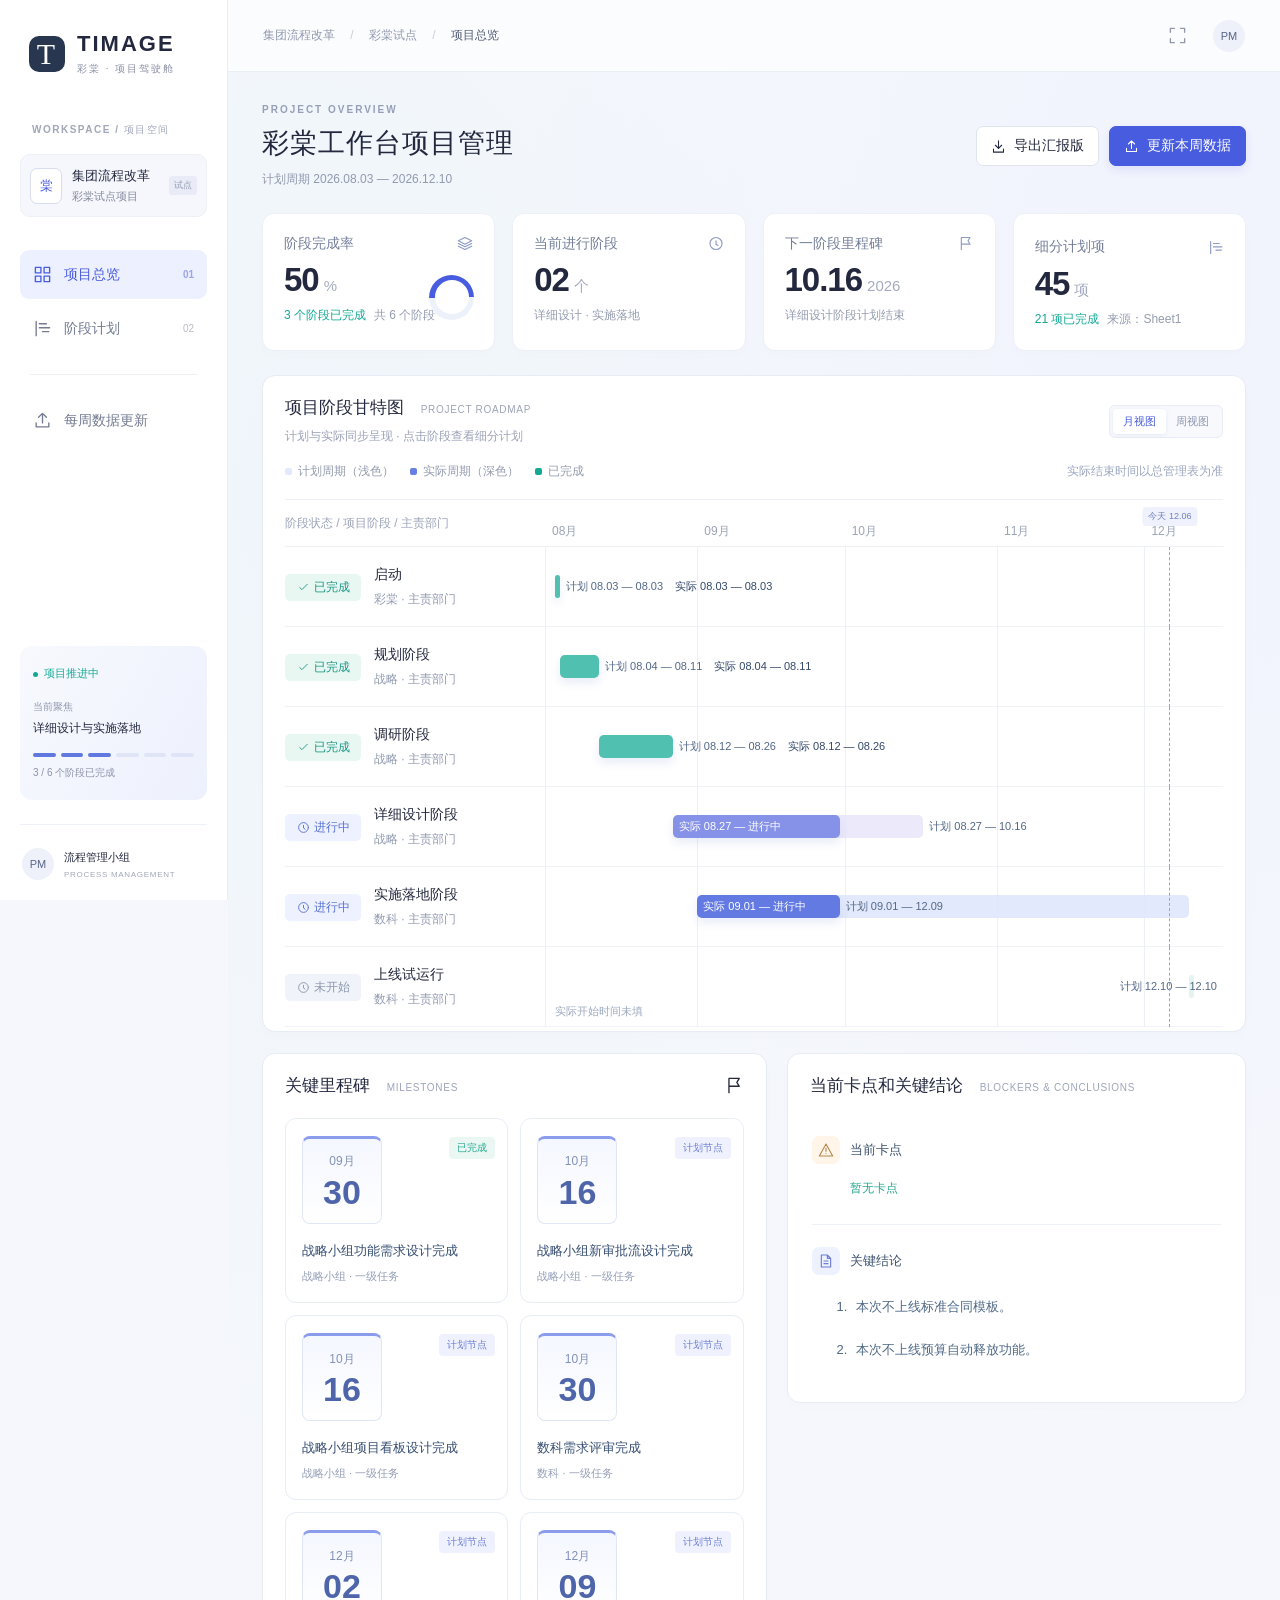
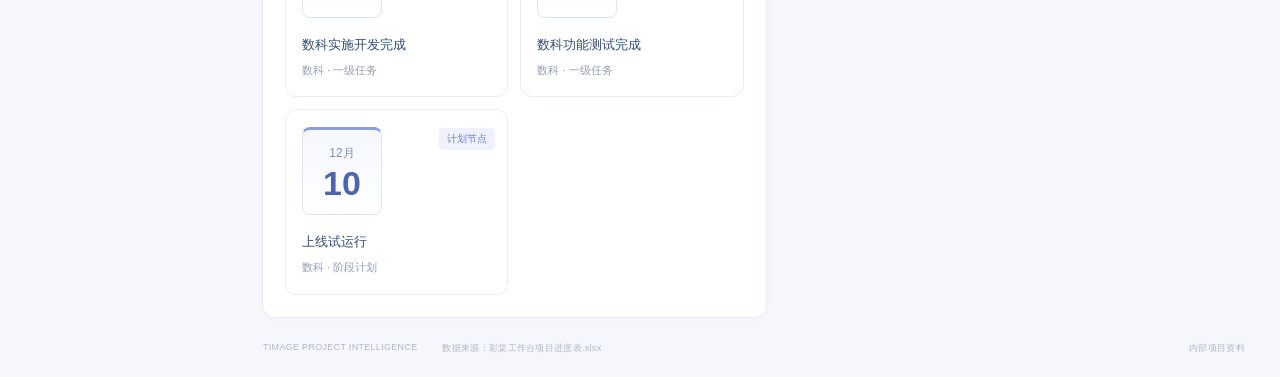
==== commit fca60248: "style: enlarge milestone calendars and separate project findings" ====
--- a/downloads/彩棠项目驾驶舱.html
+++ b/downloads/彩棠项目驾驶舱.html
@@ -86,6 +86,27 @@
 .conclusion-tag{display:inline-flex;color:#5875b5;background:#eef3ff;border-radius:5px;padding:5px 9px;font-size:11px;margin-bottom:14px}
 .conclusions ol{margin:0;padding-left:23px;color:#506987;font-size:14px;line-height:1.9}
 .conclusions li{padding:6px 0 12px 5px}
+.project-findings{padding:22px 24px 28px}
+.project-findings .finding-section{padding:0;min-height:0}
+.project-findings .finding-section+.finding-section{border-top:1px solid #edf0f7;margin-top:24px;padding-top:22px}
+.finding-heading{display:flex;align-items:center;gap:10px;margin:0 0 14px;color:#3d526f;font-size:13px;font-weight:550}
+.finding-icon{display:grid;place-items:center;width:28px;height:28px;border-radius:7px;flex:none}
+.finding-icon .icon{width:16px;height:16px}
+.blocker-heading-icon{background:#fff5e9;color:#b48a50}
+.conclusion-heading-icon{background:#eef2ff;color:#6d7dd3}
+.finding-empty{margin:0 0 0 38px;color:#24a78f;font-size:12px;line-height:1.8}
+.finding-empty.muted{color:#94a1b8}
+.project-findings .conclusions ol{margin-left:16px;font-size:13px}
+.milestone-list{display:grid;grid-template-columns:repeat(auto-fit,minmax(190px,1fr));gap:12px;padding:4px 22px 22px}
+.milestone-item{position:relative;display:flex;flex-direction:column;align-items:flex-start;gap:16px;padding:17px 16px;border:1px solid #e8edf6;border-radius:11px;background:#fff;transition:border-color .15s,box-shadow .15s}
+.milestone-item:hover{border-color:#bdc9ed;box-shadow:0 4px 14px #40528c0a}
+.milestone-item .date-tile{display:flex;flex-direction:column;justify-content:center;align-items:center;flex:none;width:80px;min-width:80px;height:88px;padding:10px 0;gap:5px;border:1px solid #dfe6f6;border-top:3px solid #8b9cec;border-radius:8px;background:linear-gradient(180deg,#f5f7ff,#fff);font-size:34px;line-height:1;font-weight:550;color:#4f65aa}
+.milestone-item .date-tile small{margin:0;font-size:12px;font-weight:400;color:#8091b7;line-height:1.4}
+.milestone-item>div:nth-child(2){width:100%}
+.milestone-item strong{display:block;font-size:13px;font-weight:550;line-height:1.65;color:#354d72}
+.milestone-item p{font-size:11px;line-height:1.6;margin:6px 0 0}
+.milestone-item .badge{position:absolute;top:18px;right:12px;margin:0;font-size:10px}
+.blockers-panel{align-self:start}
 .history-bundled{flex-wrap:wrap}
 .hg-row{display:grid;grid-template-columns:430px 1fr;min-height:52px;border-bottom:1px solid #edf1f8;cursor:pointer}
 .hg-frozen{position:sticky;left:0;z-index:5;background:#fff;border-right:1px solid #e6ebf5;padding:12px 16px;display:flex;justify-content:space-between;align-items:center;gap:10px}
@@ -117,7 +138,7 @@
 <aside class="sidebar"><a class="brand" href="#overview"><span class="brand-symbol">T</span><span>TIMAGE<small>彩棠 · 项目驾驶舱</small></span></a><div class="space-label">WORKSPACE / 项目空间</div><div class="project-chip"><span class="project-icon">棠</span><div>集团流程改革<small>彩棠试点项目</small></div><span class="tiny-pill">试点</span></div><nav aria-label="主导航"><button data-view="overview" class="nav active"><i data-icon="layout"></i>项目总览<span>01</span></button><button data-view="detail" class="nav"><i data-icon="gantt"></i>阶段计划<span>02</span></button><div class="nav-separator"></div><button data-view="updates" class="nav"><i data-icon="upload"></i>每周数据更新<span id="updateDot"></span></button></nav><div class="sidebar-bottom"><div class="project-health"><div><span class="pulse"></span>项目推进中</div><p>当前聚焦</p><strong>详细设计与实施落地</strong><div class="mini-phases"><b></b><b></b><b></b><i></i><i></i></div><small>3 / 6 个阶段已完成</small></div><div class="profile"><span>PM</span><div>流程管理小组<small>PROCESS MANAGEMENT</small></div></div></div></aside>
 <div class="workspace"><header class="topbar"><div class="breadcrumb">集团流程改革 <span>/</span> 彩棠试点 <span>/</span> <b id="crumb">项目总览</b></div><div class="top-right"><button class="icon-btn" id="fullscreen" title="全屏汇报" aria-label="全屏汇报"><i data-icon="maximize"></i></button><span class="avatar">PM</span></div></header><main id="main"></main><footer><span>TIMAGE PROJECT INTELLIGENCE</span><span id="footerSource">数据来源：彩棠工作台项目进度表.xlsx</span><span>内部项目资料</span></footer></div>
 <dialog id="drawer" class="drawer"><div id="drawerContent"></div></dialog><dialog id="uploadDialog" class="upload-dialog"><div id="uploadContent"></div></dialog><div id="toast" role="status"></div><input type="file" id="fileInput" accept=".xlsx,.csv,.json" hidden>
-<script>window.INITIAL_DATA={"sheets": [{"sheet": "Sheet1", "data": [["名称", "主责部门", "层级", "计划开始时间", "计划结束时间", "实际开始时间", "实际结束时间", "阶段状态"], ["启动", "彩棠", "阶段", 46237, 46237, 46237, 46237, "已完成"], ["规划阶段", "战略", "阶段", 46238, 46245, 46238, 46245, "已完成"], ["调研阶段", "战略", "阶段", 46246, 46260, 46246, 46260, "已完成"], ["详细设计阶段", "战略", "阶段", 46261, 46311, 46261, "/", "进行中"], ["功能需求设计", null, "一级任务", 46261, 46295, 46261, 46295, "已完成"], ["1.预算管理", null, "二级任务", "2026-08-27", "2026-09-30", "2026-08-27", "2026-09-11", "已完成"], ["2.项目/事项提案", null, "二级任务", "2026-08-27", "2026-09-30", "2026-08-27", "2026-09-30", "已完成"], ["3.任务工单", null, "二级任务", "2026-08-27", "2026-09-30", "2026-08-27", "2026-09-30", "已完成"], ["4.合同管理", null, "二级任务", "2026-08-27", "2026-09-30", "2026-08-27", "2026-09-07", "已完成"], ["5.付款管理", null, "二级任务", "2026-08-27", "2026-09-30", "2026-08-27", "2026-09-11", "已完成"], ["6.供应商管理", null, "二级任务", "2026-08-27", "2026-09-30", "2026-08-27", "2026-09-15", "已完成"], ["7.主数据管理", null, "二级任务", "2026-08-27", "2026-09-30", "2026-08-27", "2026-09-15", "已完成"], ["8.数字化服务", null, "二级任务", "2026-08-27", "2026-09-30", "2026-08-27", "2026-09-15", "已完成"], ["9.员工服务", null, "二级任务", "2026-08-27", "2026-09-30", "2026-08-27", "2026-09-15", "已完成"], ["10.运营事务", null, "二级任务", "2026-08-27", "2026-09-30", "2026-08-27", "2026-09-15", "已完成"], ["新审批流设计", null, "一级任务", 46303, 46311, 46303, 46311, "进行中"], ["1.预算管理", null, "二级任务", "2026-10-08", "2026-10-16", "2026-09-07", "2026-09-11", "已完成"], ["2.项目/事项提案", null, "二级任务", "2026-10-08", "2026-10-16", "/", "/", "未开始"], ["3.任务工单", null, "二级任务", "2026-10-08", "2026-10-16", "2026-09-07", "/", "进行中"], ["4.合同管理", null, "二级任务", "2026-10-08", "2026-10-16", "/", "/", "未开始"], ["5.付款管理", null, "二级任务", "2026-10-08", "2026-10-16", "2026-09-07", "2026-09-11", "已完成"], ["项目看板设计", null, "一级任务", 46303, 46311, "/", "/", "未开始"], ["实施落地阶段", "数科", "阶段", 46266, 46365, 46266, "/", "进行中"], ["需求评审", null, "一级任务", 46270, 46325, 46270, "/", "进行中"], ["1.预算管理", null, "二级任务", "2026-09-15", "2026-09-23", "2026-09-15", "2026-09-23", "已完成"], ["2.项目/事项提案", null, "二级任务", "2026-09-24", "2026-10-20", "2026-09-24", "/", "进行中"], ["3.任务工单", null, "二级任务", "2026-09-24", "2026-10-20", "2026-09-24", "/", "进行中"], ["4.合同管理", null, "二级任务", "2026-09-05", "2026-09-22", "2026-09-05", "2026-09-22", "已完成"], ["5.付款管理", null, "二级任务", "2026-09-24", "2026-10-08", "2026-09-24", "/", "进行中"], ["6.供应商管理", null, "二级任务", "2026-09-16", "2026-09-22", "2026-09-16", "2026-09-22", "已完成"], ["7.主数据管理", null, "二级任务", "2026-09-16", "2026-09-22", "2026-09-16", "2026-09-22", "已完成"], ["8.数字化服务", null, "二级任务", "2026-09-16", "2026-09-22", "2026-09-16", "2026-09-22", "已完成"], ["9.员工服务", null, "二级任务", "2026-09-16", "2026-09-22", "2026-09-16", "2026-09-22", "已完成"], ["10.运营事务", null, "二级任务", "2026-09-16", "2026-09-22", "2026-09-16", "2026-09-22", "已完成"], ["A.工作台首页", null, "二级任务", "2026-09-24", "2026-10-20", "2026-09-24", "/", "进行中"], ["B.待办中心", null, "二级任务", "2026-09-16", "2026-09-22", "2026-09-16", "2026-09-22", "已完成"], ["Ⅰ.业务看板", null, "二级任务", "2026-10-22", "2026-10-30", "/", "/", "未开始"], ["实施开发", null, "一级任务", 46266, 46358, 46266, "/", "进行中"], ["前置事项处理", null, "二级任务", "2026-09-01", "2026-09-30", "2026-09-01", "2026-09-30", "已完成"], ["1.预算管理", null, "二级任务", "2026-10-08", "2026-10-29", "/", "/", "未开始"], ["2.项目/事项提案", null, "二级任务", "2026-10-30", "2026-12-02", "/", "/", "未开始"], ["3.任务工单", null, "二级任务", "2026-10-30", "2026-12-02", "/", "/", "未开始"], ["4.合同管理", null, "二级任务", "2026-10-08", "2026-10-29", "/", "/", "未开始"], ["5.付款管理", null, "二级任务", "2026-10-08", "2026-10-29", "/", "/", "未开始"], ["6.供应商管理", null, "二级任务", "2026-10-08", "2026-10-29", "/", "/", "未开始"], ["7.主数据管理", null, "二级任务", "2026-10-08", "2026-10-29", "/", "/", "未开始"], ["8.数字化服务", null, "二级任务", "2026-10-08", "2026-10-29", "/", "/", "未开始"], ["9.员工服务", null, "二级任务", "2026-10-08", "2026-10-29", "/", "/", "未开始"], ["10.运营事务", null, "二级任务", "2026-10-08", "2026-10-29", "/", "/", "未开始"], ["A.工作台首页", null, "二级任务", "2026-10-30", "2026-12-02", "/", "/", "未开始"], ["B.待办中心", null, "二级任务", "2026-10-08", "2026-10-29", "/", "/", "未开始"], ["Ⅰ.业务看板", null, "二级任务", "2026-10-30", "2026-12-02", "/", "/", "未开始"], ["飞书移动端", null, "二级任务", "2026-11-25", "2026-12-02", "/", "/", "未开始"], ["功能测试", null, "一级任务", 46308, 46365, "/", "/", "未开始"], ["上线试运行", "数科", "阶段", 46366, 46366, "/", "/", "未开始"], ["当前项目卡点与关键结论：", null, null, null, null, null, null, null], ["1. 本次不上线标准合同模板。\n2. 本次不上线预算自动释放功能。", null, null, null, null, null, null, null]]}], "stages": [{"name": "启动", "owner": "彩棠", "start": "2026-08-03", "end": "2026-08-03", "actualStart": "2026-08-03", "actualEnd": "2026-08-03", "status": "已完成", "rawStatus": "已完成"}, {"name": "规划阶段", "owner": "战略", "start": "2026-08-04", "end": "2026-08-11", "actualStart": "2026-08-04", "actualEnd": "2026-08-11", "status": "已完成", "rawStatus": "已完成"}, {"name": "调研阶段", "owner": "战略", "start": "2026-08-12", "end": "2026-08-26", "actualStart": "2026-08-12", "actualEnd": "2026-08-26", "status": "已完成", "rawStatus": "已完成"}, {"name": "详细设计阶段", "owner": "战略", "start": "2026-08-27", "end": "2026-10-16", "actualStart": "2026-08-27", "actualEnd": "", "status": "进行中", "rawStatus": "进行中"}, {"name": "实施落地阶段", "owner": "数科", "start": "2026-09-01", "end": "2026-12-09", "actualStart": "2026-09-01", "actualEnd": "", "status": "进行中", "rawStatus": "进行中"}, {"name": "上线试运行", "owner": "数科", "start": "2026-12-10", "end": "2026-12-10", "actualStart": "", "actualEnd": "", "status": "待启动", "rawStatus": "未开始"}], "asOf": "2026-09-29", "sourceFile": "彩棠工作台项目进度表.xlsx", "baselineRevision": "progress-20260929-v2"};window.BUNDLED_CSS="\n:root{--ink:#23283f;--muted:#83889b;--blue:#485cdf;--line:#edf0f7;--green:#12a994;--red:#ed725f;--surface:#fff;--bg:#f5f7fc;font-family:Inter,\"Segoe UI\",\"Microsoft YaHei\",sans-serif;font-size:14px;color:var(--ink);font-synthesis:none}*{box-sizing:border-box}body{margin:0;background:var(--bg)}button,input,select{font:inherit}button,a,input,select{-webkit-tap-highlight-color:transparent}button{cursor:pointer}button{color:inherit}button:focus-visible,a:focus-visible{outline:3px solid #8492f5;outline-offset:3px}a{text-decoration:none;color:inherit}button{border:0;background:transparent}button:disabled{opacity:.4;cursor:not-allowed}.sidebar{position:fixed;z-index:10;inset:0 auto 0 0;width:228px;background:#fff;border-right:1px solid #e9edf5;padding:31px 20px 20px;display:flex;flex-direction:column}.brand{display:flex;align-items:center;gap:12px;font-size:22px;letter-spacing:2px;font-weight:600;padding:0 9px}.brand-symbol{height:36px;width:36px;background:#283650;color:white;font-family:Georgia,serif;display:grid;place-items:center;border-radius:10px;font-size:30px;font-weight:400}.brand small{display:block;font-size:10px;letter-spacing:2px;margin-top:5px;font-weight:400;color:#8c91a4}.space-label{color:#a1a7b9;font-size:10px;font-weight:600;letter-spacing:1.5px;margin:47px 12px 17px}.project-chip{display:flex;align-items:center;gap:10px;padding:12px 9px;background:#f6f7fc;border:1px solid #eef0f7;border-radius:10px;font-size:13px;font-weight:600}.project-icon{width:32px;height:36px;border:1px solid #d9ddf0;background:#fff;border-radius:7px;display:grid;place-items:center;color:var(--blue)}.project-chip small{display:block;font-size:11px;font-weight:400;color:var(--muted);margin-top:4px}.tiny-pill{font-size:9px;color:#9298b3;background:#e9ecf6;padding:3px 5px;border-radius:3px;margin-left:auto}nav{margin-top:28px}.nav{display:flex;align-items:center;gap:12px;width:100%;padding:15px 13px;margin:5px 0;color:#747b91;text-align:left;border-radius:9px}.nav.active{background:#edf0ff;color:var(--blue);font-weight:600}.nav:hover{background:#f3f5fd}.nav span{font-size:10px;margin-left:auto;opacity:.5}.nav-separator{height:1px;background:var(--line);margin:21px 10px}.icon{height:19px;width:19px;vertical-align:middle;flex:none;stroke:currentColor;fill:none;stroke-width:1.7;stroke-linecap:round;stroke-linejoin:round}.sidebar-bottom{margin-top:auto}.project-health{padding:20px 13px;margin-top:25px;background:linear-gradient(120deg,#f7f9fd,#edf1fd);border-radius:12px;font-size:12px}.project-health>div:first-child{color:var(--green);font-size:11px}.pulse{display:inline-block;width:5px;height:5px;background:var(--green);border-radius:100%;margin-right:6px}.project-health p{color:#9097af;font-size:10px;margin:19px 0 6px}.project-health strong{font-size:12px;font-weight:500}.mini-phases{display:flex;gap:5px;margin:16px 0 8px}.mini-phases>*{height:4px;width:20%;background:#dfe5f6;border-radius:3px}.mini-phases b{background:#6178de}.project-health small{color:#8b92a9;font-size:10px}.profile{margin-top:24px;border-top:1px solid var(--line);padding:23px 2px 0;display:flex;gap:10px;align-items:center;font-size:11px}.profile>span,.avatar{background:#eef0fa;width:32px;height:32px;border-radius:50%;display:grid;place-items:center;color:#5a668b;font-size:11px}.profile small{display:block;font-size:8px;color:#a2a8b9;margin-top:5px;letter-spacing:.7px}.workspace{margin-left:228px;min-height:100vh;background:radial-gradient(ellipse at 96% 15%,#edf0ff80,transparent 50%),radial-gradient(ellipse at 7% 25%,#e9f4f880,transparent 50%),var(--bg)}.topbar{height:72px;border-bottom:1px solid #e9edf4;background:#ffffffb8;display:flex;align-items:center;justify-content:space-between;padding:0 35px}.breadcrumb{font-size:12px;color:#9299ae}.breadcrumb span{color:#c9ceda;margin:0 12px}.breadcrumb b{font-weight:500;color:#525b75}.top-right{display:flex;align-items:center;gap:19px}.prototype{border:1px solid #e4e8f3;background:#f9faff;border-radius:5px;padding:5px 9px;font-size:10px;color:#7b86a7}.icon-btn{padding:7px;display:grid;place-items:center;color:#9198ad;border-radius:7px}.icon-btn:hover{background:#eef1ff;color:var(--blue)}main{padding:32px 34px 24px;max-width:1850px;margin:auto}.page-head{display:flex;justify-content:space-between;align-items:center;gap:20px;margin-bottom:25px}.eyebrow{font-size:10px;letter-spacing:2px;color:#969fb7;margin-bottom:10px;font-weight:600}.page-head h1{font-weight:650;letter-spacing:1px;font-size:27px;margin:0}.page-head h1 span{display:inline-block;vertical-align:middle;margin-left:12px;border:1px solid #cbd6f5;background:#eff3ff;color:#6477ba;font-size:10px;padding:4px 7px;letter-spacing:0;font-weight:500}.subtitle{font-size:12px;color:#9299ae;margin-top:10px}.head-actions{display:flex;gap:10px;align-items:center}.btn{border:1px solid #dfe4ef;background:#fff;padding:10px 14px;display:inline-flex;align-items:center;justify-content:center;gap:8px;border-radius:7px;white-space:nowrap;font-size:12px;font-weight:500;min-height:38px}.btn.primary{background:var(--blue);border-color:var(--blue);color:#fff;box-shadow:0 4px 10px #4256d31e}.btn:hover{filter:brightness(.97)}.btn .icon{width:15px;height:15px}.metrics{display:grid;grid-template-columns:repeat(4,1fr);gap:17px;margin-bottom:24px}.metric{background:#fff;border:1px solid #edf0f6;border-radius:12px;padding:20px 21px 17px;position:relative;min-height:138px;box-shadow:0 4px 12px #33426203}.metric-top{display:flex;align-items:center;justify-content:space-between;color:#737e99;font-size:12px}.metric-top .icon{color:#8e9bc2;width:16px}.metric-value{font-size:33px;letter-spacing:-1px;font-weight:600;margin:9px 0 7px;line-height:1.1}.metric-value small{font-size:15px;font-weight:400;color:#a4abc1;margin-left:5px;letter-spacing:0}.metric-foot{font-size:10px;color:#949caf}.metric-foot em{font-style:normal;color:var(--green);margin-right:8px}.metric.warning .metric-value{color:#df7967}.metric.warning .metric-top .icon{color:#df7967}.donut{position:absolute;right:20px;top:61px;width:45px;height:45px;border-radius:50%;background:conic-gradient(var(--blue) 60%,#edf1fa 0);display:grid;place-items:center;transform:rotate(-90deg)}.donut:after{content:'';width:34px;height:34px;background:#fff;border-radius:50%}.overview-grid{display:grid;grid-template-columns:minmax(0,1fr) 290px;gap:20px;align-items:stretch}.panel{border:1px solid #e7ebf4;border-radius:13px;background:#fff;box-shadow:0 4px 14px #22305603;min-width:0;overflow:hidden}.panel-head{padding:20px 22px 17px;display:flex;justify-content:space-between;align-items:center;gap:12px}.panel-head h2{margin:0;font-weight:600;font-size:15px}.panel-head h2 small{font-size:10px;color:#9da5b9;font-weight:400;margin-left:12px;letter-spacing:.7px}.panel-head p{font-size:10px;color:#9ba2b6;margin:7px 0 0}.segments{padding:3px;border:1px solid #e8ecf6;background:#f7f9fd;border-radius:6px;display:flex}.segments button{font-size:11px;color:#8f98af;padding:5px 10px;border-radius:4px}.segments .selected{color:var(--blue);background:white;box-shadow:0 1px 4px #25398d14}.legend{display:flex;gap:16px;padding:0 22px 19px;color:#939bae;font-size:10px;align-items:center}.legend>span{display:inline-flex;gap:6px;align-items:center}.legend i{display:inline-block;width:7px;height:7px;border-radius:2px;background:var(--green)}.legend i.blue{background:var(--blue)}.legend i.gray{background:#d9dfef}.legend .hint{margin-left:auto;color:#9ca7bf}.gantt-scroll{overflow-x:auto}.gantt{min-width:650px;padding:0 22px 4px}.gantt-head{display:grid;grid-template-columns:170px 1fr;height:42px;border-top:1px solid var(--line);border-bottom:1px solid var(--line)}.gantt-head>div:first-child{display:flex;align-items:center;color:#9ca4b8;font-size:10px}.months{position:relative;display:flex;color:#9ba3b7;font-size:11px;align-items:center}.months>span{position:absolute;transform:translateX(7px)}.gantt-body{position:relative}.gantt-row{display:grid;grid-template-columns:170px 1fr;min-height:65px;border-bottom:1px solid #f0f2f8;cursor:pointer}.gantt-row:hover{background:#f7f9ff}.stage-label{display:flex;align-items:center;gap:10px;padding-right:7px}.stage-no{font-size:10px;color:#b0b8cb;align-self:flex-start;margin-top:19px}.stage-label strong{font-size:12px;font-weight:500}.stage-label small{display:block;margin-top:7px;color:#929bb1;font-size:10px}.stage-label .stage-check{color:var(--green);font-size:10px;margin-left:5px}.track{position:relative;background:repeating-linear-gradient(to right,#edf0f7 0,#edf0f7 1px,transparent 1px,transparent 25%);height:65px}.plan-line{position:absolute;top:22px;height:23px;background:#e6eafa;border-radius:5px;min-width:5px}.actual-line{position:absolute;top:22px;height:23px;border-radius:5px;min-width:8px;box-shadow:0 5px 9px #3858c020}.bar-label{font-size:10px;position:absolute;top:27px;white-space:nowrap;color:#fff;z-index:3;pointer-events:none}.bar-label.outside{color:#79849e}.milestone-diamond{width:10px;height:10px;transform:rotate(45deg);background:#54bcae;position:absolute;top:28px;z-index:2;border:2px solid #fff;box-shadow:0 0 0 1px #54bcae}.today-line{position:absolute;top:0;bottom:0;width:1px;border-left:1px dashed #95a3da;z-index:4;pointer-events:none}.today-line span{position:absolute;top:-13px;left:0;transform:translate(-50%,-100%);background:#eff2fc;color:#6f80bd;border-radius:4px;padding:3px 6px;font-size:9px;white-space:nowrap}.gantt-note{display:flex;justify-content:space-between;padding:15px 22px;color:#9da5b8;font-size:10px}.text-btn{color:var(--blue);font-size:11px;padding:0;display:inline-flex;align-items:center;gap:6px}.ai-panel{background:linear-gradient(160deg,#f0f3ff,#fff 46%);position:relative}.ai-panel .panel-head{padding-bottom:13px}.ai-title{display:flex;gap:8px;align-items:center}.ai-title .icon{color:var(--blue)}.ai-tag{font-size:9px;color:#8b97c0;background:#e5eafa;padding:4px 6px;border-radius:4px}.ai-body{padding:0 20px 16px}.ai-intro{font-size:13px;line-height:1.8;margin:2px 0 17px;color:#667291}.ai-intro b{color:#3c4e80;font-weight:600}.insight{padding:15px 0;border-top:1px solid #e8edf8;display:flex;gap:10px}.insight-marker{font-size:10px;width:21px;height:21px;border-radius:6px;display:grid;place-items:center;background:#fff1ed;color:#dc8170;flex:none}.insight:nth-child(3) .insight-marker{background:#ebf1fe;color:#6485d0}.insight:nth-child(4) .insight-marker{background:#eaf7f3;color:#57a897}.insight strong{display:block;font-size:12px;font-weight:600;line-height:1.6}.insight p{font-size:11px;line-height:1.8;color:#8b95ad;margin:6px 0}.ai-footer{border-top:1px solid #e8edf8;padding:13px 20px;color:#a0a9be;font-size:9px}.lower-grid{display:grid;grid-template-columns:1.1fr 1fr;gap:20px;margin-top:21px}.milestone-list{padding:0 22px 5px}.milestone-item{display:flex;align-items:center;gap:14px;padding:14px 0;border-top:1px solid var(--line)}.date-tile{border:1px solid #e7ebf5;border-radius:7px;padding:6px 10px;text-align:center;font-size:17px;color:#536896;min-width:48px;font-weight:500}.date-tile small{display:block;font-size:8px;color:#9ca7bf;margin-bottom:3px}.milestone-item strong{font-size:12px;font-weight:500}.milestone-item p{font-size:10px;color:#949fb6;margin:5px 0 0}.badge{font-size:10px;display:inline-block;padding:4px 8px;border-radius:4px;white-space:nowrap;background:#f0f3fa;color:#95a0b8}.badge.done{background:#eaf7f3;color:#22a88e}.badge.active{background:#eff1fe;color:#6d80d3}.badge.late{background:#fff0ec;color:#d97c69}.badge.pending{background:#f1f3f8;color:#909bb1}.milestone-item .badge{margin-left:auto}.risk-table{width:100%;border-collapse:collapse;font-size:11px}.risk-table th{text-align:left;background:#f9fafd;font-size:10px;color:#9ba5ba;font-weight:400;padding:10px 21px}.risk-table td{padding:13px 21px;border-bottom:1px solid var(--line);vertical-align:middle;line-height:1.7}.risk-table tr:last-child td{border-bottom:0}.risk-table td small{display:block;color:#a0a8ba;font-size:10px}.risk-table .clickable{cursor:pointer}.risk-table .clickable:hover{background:#f8faff}.table-link{color:#5d6f9c;font-size:11px;text-align:left;padding:0}.mini-note{font-size:10px;color:#a7afc0;padding:12px 21px}footer{padding:0 35px 22px;display:flex;gap:25px;color:#b0b7c9;font-size:9px;letter-spacing:.3px}footer span:last-child{margin-left:auto}.stage-tabs{display:grid;grid-template-columns:repeat(5,1fr);gap:12px;margin-bottom:22px}.stage-tab{text-align:left;padding:15px 17px;background:#fff;border:1px solid #e6ebf5;border-radius:10px}.stage-tab.selected{border-color:#7c8ce5;background:#f0f3ff;box-shadow:0 0 0 2px #455edf08}.stage-tab small{font-size:10px;color:#a0aac1;display:block;margin-bottom:9px}.stage-tab strong{font-size:13px;font-weight:500}.stage-tab .badge{margin-top:11px;font-size:9px}.detail-summary{display:flex;justify-content:space-between;padding:23px 24px;align-items:center}.detail-summary h2{margin:0 0 10px;font-size:18px;font-weight:550}.detail-summary p{margin:0;font-size:12px;color:#929bb1}.detail-counts{display:flex;gap:30px}.detail-counts strong{font-size:25px;display:block;font-weight:500;margin-bottom:7px}.detail-counts small{font-size:10px;color:#a0a9be}.filter-bar{display:flex;align-items:center;gap:10px;padding:15px 22px;border-top:1px solid var(--line);border-bottom:1px solid var(--line);flex-wrap:wrap}.search-field{display:flex;align-items:center;border:1px solid #e2e7f1;border-radius:6px;padding:8px 10px;gap:8px;background:#fbfcff;min-width:230px}.search-field .icon{width:15px;color:#a3abc0}.search-field input{border:0;background:none;outline:none;width:190px;font-size:12px}.filter-bar select{border:1px solid #e3e8f1;background:#fff;border-radius:6px;padding:8px 10px;font-size:11px;color:#717f9f;max-width:180px}.filter-bar .segments{margin-left:auto}.task-table-wrap{overflow-x:auto}.task-table{width:100%;border-collapse:collapse;min-width:760px;font-size:12px}.task-table th{padding:13px 15px;background:#f9fafe;color:#98a2b9;font-size:10px;font-weight:400;text-align:left;white-space:nowrap}.task-table td{padding:13px 15px;border-bottom:1px solid #eff2f8;line-height:1.7}.task-table tbody tr{cursor:pointer}.task-table tbody tr:hover{background:#f8faff}.task-table td:first-child{padding-left:23px;max-width:440px}.task-title{display:flex;align-items:center;gap:9px}.task-title .indent{display:inline-block;width:var(--indent);flex:none}.level-tag{font-size:8px;background:#f2f4fa;padding:2px 4px;color:#9ba5bc;flex:none}.owner-pill{display:inline-flex;gap:5px;align-items:center;color:#7c89a6;font-size:11px}.owner-pill>i{font-size:9px;width:21px;height:21px;border-radius:50%;background:#edf0fa;color:#6c7ca6;display:grid;place-items:center;font-style:normal}.table-footer{padding:16px 22px;display:flex;align-items:center;justify-content:space-between;color:#9ba6bc;font-size:11px}.pagination{display:flex;gap:7px}.pagination button{padding:5px 9px;border:1px solid #e2e7f2;border-radius:4px;font-size:10px}.empty{padding:60px 20px;text-align:center;color:#8f9bb6;line-height:2}.detail-gantt-row{display:grid;grid-template-columns:290px 1fr;border-bottom:1px solid #f0f2f8}.detail-gantt-row .track{height:47px}.detail-gantt-row .actual-line{height:18px;top:14px}.detail-gantt-label{padding:12px 16px;overflow:hidden;text-overflow:ellipsis;white-space:nowrap;font-size:11px}.relation-layout{display:grid;grid-template-columns:minmax(0,1fr) 290px;gap:20px}.relation-canvas{position:relative;min-height:570px;padding:42px 28px;display:grid;grid-template-columns:160px 1fr 160px;gap:60px;align-items:center;background:radial-gradient(#dce4f2 .7px,transparent .7px);background-size:18px 18px}.relation-col{display:flex;flex-direction:column;gap:22px;z-index:1}.relation-node{background:white;padding:16px 14px;border-radius:9px;border:1px solid #dde4f5;box-shadow:0 5px 17px #43549006;text-align:left;width:100%;position:relative}.relation-node strong{font-size:12px;font-weight:500;display:block}.relation-node small{display:block;font-size:9px;color:#98a4bc;margin-top:8px}.relation-node.center{background:#5369dc;color:white;padding:25px 18px;box-shadow:0 7px 24px #4559ca24}.relation-node.center small{color:#cbd4ff}.relation-node.red{border-color:#edb6ab}.relation-node.red strong{color:#cb7d6e}.relation-svg{position:absolute;inset:0;width:100%;height:100%;pointer-events:none}.relationship-panel{padding:22px}.relationship-panel h3{margin:0 0 16px;font-size:15px}.relationship-panel p{font-size:12px;line-height:1.9;color:#8593af}.relationship-panel li{font-size:12px;color:#7d8ca8;line-height:2;margin-bottom:13px}.note-box{padding:12px 14px;background:#f6f8fd;border:1px solid #e8edf6;border-radius:7px;font-size:11px;line-height:1.9;color:#909eb8}.upload-zone{margin:0 24px 24px;border:1px dashed #c2cdef;border-radius:12px;text-align:center;padding:38px;background:linear-gradient(130deg,#f8faff,#f3f6ff);cursor:pointer}.upload-zone:hover,.upload-zone.dragging{background:#edf2ff;border-color:#627fe3}.upload-zone>.icon{height:35px;width:35px;color:#667dde;margin-bottom:14px}.upload-zone h3{font-size:16px;font-weight:500;margin:0 0 11px}.upload-zone p{font-size:12px;color:#92a0bd;margin-bottom:20px}.update-grid{display:grid;grid-template-columns:1fr;gap:21px}.update-step{display:flex;gap:16px;padding:19px 22px;border-top:1px solid var(--line)}.step-num{width:25px;height:25px;background:#eef2fd;border-radius:50%;color:#6b81c0;display:grid;place-items:center;font-size:11px;flex:none}.update-step strong{font-size:12px;font-weight:500}.update-step p{font-size:11px;color:#98a4bc;line-height:1.8;margin:7px 0}.drawer{inset:0 0 0 auto;height:100vh;max-height:100vh;width:480px;max-width:94vw;border:0;margin:0;padding:0;background:#fff;box-shadow:-10px 0 70px #192f6924}.drawer::backdrop,.upload-dialog::backdrop{background:#17294435;backdrop-filter:blur(4px)}.drawer-header{padding:26px;border-bottom:1px solid var(--line);display:flex;justify-content:space-between;align-items:center;font-size:11px;color:#95a2bb}.drawer-body{padding:28px}.drawer-body h2{font-size:22px;font-weight:550;line-height:1.6;margin:12px 0 19px}.drawer-body h3{font-size:13px;font-weight:500;margin:27px 0 14px}.property-grid{display:grid;grid-template-columns:1fr 1fr;gap:23px;margin:25px 0}.property-grid small{display:block;color:#9aa6be;font-size:11px;margin-bottom:8px}.property-grid strong{font-size:13px;font-weight:500}.source-line{font-size:10px;color:#a4aec0;line-height:1.9;margin-top:25px;border-top:1px solid var(--line);padding-top:16px}.upload-dialog{border:0;border-radius:15px;width:700px;max-width:94vw;padding:0;max-height:90vh;box-shadow:0 30px 100px #12223d33}.upload-dialog .dialog-body{padding:25px 28px}.upload-dialog h2{font-weight:550;font-size:22px;margin:0 0 12px}.upload-dialog p{font-size:12px;color:#8d9ab4;line-height:1.8}.preview-stats{display:flex;gap:16px;margin:23px 0}.preview-stats>div{flex:1;padding:15px;background:#f5f7fd;border-radius:8px}.preview-stats b{font-size:26px;font-weight:500}.preview-stats small{display:block;font-size:11px;color:#91a0bd;margin-top:6px}.dialog-actions{padding:20px 28px;display:flex;justify-content:flex-end;gap:10px;background:#f9faff;border-top:1px solid var(--line)}.diff-list{max-height:210px;overflow:auto;border:1px solid #e9edf5;border-radius:7px}.diff-row{padding:10px 12px;font-size:11px;border-bottom:1px solid #edf0f7;line-height:1.8}.diff-row:last-child{border:0}.error-box{padding:17px;background:#fff1ef;border-radius:8px;color:#c97065;font-size:12px;line-height:1.8}#toast{position:fixed;bottom:27px;left:50%;transform:translate(-50%,20px);z-index:100;background:#29364f;color:#fff;padding:13px 22px;border-radius:9px;box-shadow:0 8px 20px #25365322;font-size:12px;opacity:0;pointer-events:none;transition:.2s}#toast.show{opacity:1;transform:translate(-50%,0)}.date-input{border:1px solid #e3e8f2;border-radius:6px;padding:7px;color:#7e8ead;font-size:11px;background:#fff}.dependency-list{padding:0;list-style:none}.dependency-list li{border:1px solid #e7ecf6;padding:13px 14px;margin:8px 0;border-radius:7px;font-size:12px;line-height:1.8}.dependency-list small{display:block;font-size:10px;color:#9aa7bf}.attention-inline{color:#c88a58;background:#fff7eb;border-radius:5px;padding:9px 12px;font-size:11px;line-height:1.8;margin-top:10px}.summary-item{padding:16px 22px;border-top:1px solid var(--line);display:flex;gap:13px;align-items:center}.summary-item strong{font-size:12px;font-weight:500}.summary-item p{font-size:10px;color:#9aa5ba;margin:7px 0}.summary-item>.badge{margin-left:auto}.small-bar{height:4px;border-radius:4px;background:#edf1f8;margin-top:10px;width:130px}.small-bar span{display:block;height:100%;background:#6f8edd;border-radius:4px}\n@media(min-width:1550px){main{padding:35px 42px}.overview-grid{grid-template-columns:minmax(0,1fr) 320px}.gantt-row,.track{height:75px}.stage-no{margin-top:24px}.stage-label{align-items:center}.plan-line,.actual-line{top:27px}.bar-label{top:32px}.milestone-diamond{top:33px}.gantt-head{height:48px}.metric{padding:23px 25px;min-height:145px}.panel-head{padding-top:23px;padding-bottom:20px}.ai-intro{margin-bottom:20px}.insight{padding:18px 0}.gantt-note{padding-top:18px;padding-bottom:18px}}\n@media(max-width:1200px){.sidebar{width:196px;padding-left:14px;padding-right:14px}.workspace{margin-left:196px}main{padding:25px 23px}.overview-grid{grid-template-columns:1fr}.ai-panel .ai-body{display:grid;grid-template-columns:repeat(3,1fr);gap:18px}.ai-intro{grid-column:1/-1;margin:0}.insight{margin:0}.ai-footer{padding:10px 20px}.relation-layout{grid-template-columns:1fr}.lower-grid{grid-template-columns:1fr 1fr}.head-actions{gap:6px}.page-head h1{font-size:24px}.metric{padding:18px 16px}.donut{right:15px;width:38px;height:38px}.donut:after{width:29px;height:29px}}\n@media(max-width:850px){.sidebar{width:74px;padding:22px 10px}.brand{padding:0;justify-content:center}.brand>span:nth-child(2),.space-label,.project-chip,.nav span,.sidebar-bottom{display:none}.nav{font-size:0;justify-content:center;padding:14px}.nav .icon{width:21px;height:21px}.nav-separator{margin:20px 7px}.workspace{margin-left:74px}.topbar{padding:0 20px}.metrics{gap:10px;grid-template-columns:repeat(2,1fr)}.metric{min-height:130px}.head-actions .btn{font-size:11px;padding:9px}.stage-tabs{gap:7px}.stage-tab{padding:12px 9px}.stage-tab strong{font-size:11px}.stage-tab small{font-size:9px}.detail-counts{gap:14px}.detail-counts strong{font-size:20px}.lower-grid{grid-template-columns:1fr}.update-grid{grid-template-columns:1fr}.relation-canvas{gap:25px;grid-template-columns:135px 1fr 135px;padding:30px 20px}.breadcrumb{font-size:10px}.top-right{gap:10px}.prototype{display:none}footer span:nth-child(2){display:none}}\n@media(max-width:600px){:root{font-size:14px}.sidebar{position:fixed;inset:auto 0 0 0;width:auto;height:65px;flex-direction:row;padding:0;z-index:20;border-top:1px solid var(--line)}.brand{display:none}.sidebar nav{margin:0;display:flex;width:100%}.nav{margin:0;flex:1;border-radius:0;flex-direction:column;gap:4px;font-size:10px;padding:10px 0}.nav-separator{display:none}.workspace{margin-left:0;padding-bottom:65px}.topbar{height:58px;padding:0 17px}.top-right .avatar{display:none}main{padding:22px 15px}.page-head{display:block}.page-head h1{font-size:23px}.head-actions{margin-top:17px}.subtitle{font-size:11px;line-height:1.7}.metrics{margin-bottom:17px}.metric-top{font-size:11px}.metric-value{font-size:30px}.metric-foot{font-size:9px}.overview-grid{gap:17px}.panel-head{padding:17px}.panel-head h2{font-size:14px}.panel-head h2 small{display:none}.legend{padding:0 17px 19px;gap:13px}.legend .hint{display:none}.gantt-note{padding:14px 17px}.gantt-note>span{max-width:65%;line-height:1.6}.ai-panel .ai-body{display:block}.ai-intro{margin-bottom:14px}.insight{padding:14px 0}.stage-tabs{display:flex;overflow:auto}.stage-tab{min-width:118px;padding:13px}.detail-summary{display:block;padding:20px}.detail-counts{margin-top:23px;gap:35px}.filter-bar{padding:15px;gap:7px}.search-field{min-width:100%;width:100%}.search-field input{width:100%}.filter-bar .segments{margin-left:0}.filter-bar select{flex:1;max-width:100%;font-size:11px}.task-table{min-width:740px}.relation-canvas{min-width:620px}.relation-wrapper{overflow:auto}.relation-layout{gap:17px}.risk-table td,.risk-table th{padding-left:17px;padding-right:12px}.risk-table td{font-size:10px}.upload-zone{padding:30px 15px;margin:0 17px 17px}.upload-zone p{font-size:11px}.head-actions .btn{min-height:38px}.preview-stats{gap:7px}.preview-stats>div{padding:11px}.preview-stats small{font-size:10px}footer{padding:0 17px 20px;font-size:8px}.gantt-head{grid-template-columns:155px 1fr}.gantt-row{grid-template-columns:155px 1fr}}\n@media print{.sidebar,.topbar,.head-actions,footer,.segments,.text-btn,.icon-btn{display:none!important}.workspace{margin:0;background:white}.metrics{grid-template-columns:repeat(4,1fr)}.overview-grid{grid-template-columns:1fr 270px}.lower-grid{grid-template-columns:1fr 1fr}.panel,.metric{break-inside:avoid}.ai-panel .ai-body{display:block}main{padding:10px}.gantt{min-width:0}.gantt-scroll{overflow:visible}body{-webkit-print-color-adjust:exact;print-color-adjust:exact}.task-table{font-size:10px}.task-table td{padding:8px}.task-table-wrap{overflow:visible}.gantt-head,.gantt-row{grid-template-columns:135px 1fr}@page{size:A3 landscape;margin:12mm}}\n\n.overview-grid{grid-template-columns:1fr}\n.bar-label:not(.outside){color:#fff!important;text-shadow:0 1px 3px #34427935}\n\n/* Legibility for leadership presentations. */\n.metric-top,.stage-label strong,.btn,.milestone-item strong,.task-table{font-size:14px}\n.panel-head h2{font-size:17px}.subtitle,.metric-foot,.stage-label small,.legend,.gantt-head>div:first-child,.months,.bar-label,.text-btn,.milestone-item p,.risk-table,.table-link,.badge,.gantt-note{font-size:12px}\n.panel-head p,.metric-foot,.mini-note{line-height:1.7}.panel-head p{font-size:12px}\n.gantt-head{grid-template-columns:185px 1fr}.gantt-row{grid-template-columns:185px 1fr}\n.stage-label strong{white-space:nowrap}.stage-no{font-size:11px}.bar-label{top:25px}.plan-line,.actual-line{height:28px}\n.gantt-head{height:48px}.today-line span{top:-21px}.months>span{transform:translate(7px,8px)}\n@media(min-width:1550px){.bar-label{top:30px}}\n@media(max-width:600px){.metric-top,.stage-label strong,.milestone-item strong,.btn{font-size:12px}.metric-foot,.subtitle{font-size:11px}.gantt-head,.gantt-row{grid-template-columns:165px 1fr}.bar-label{font-size:11px}.legend{font-size:11px}.stage-label small{font-size:11px}.gantt-note{font-size:10px}.panel-head h2{font-size:15px}.page-head h1{font-size:22px}.page-head h1 span{margin-left:7px}.risk-table,.table-link{font-size:11px}}\n\n.segments{flex-shrink:0}.segments button{white-space:nowrap}@media(max-width:600px){.donut{right:12px;top:53px;width:29px;height:29px}.donut:after{width:21px;height:21px}.metric:first-child .metric-foot{max-width:135px}.metric:first-child .metric-foot em{display:block}}\n\n.gantt-head,.gantt-row{grid-template-columns:260px 1fr}\n.stage-state{display:inline-flex;align-items:center;justify-content:center;gap:4px;width:76px;flex:none;padding:6px 5px;border-radius:5px;font-size:12px;line-height:1.2;margin-right:4px;font-weight:500}\n.stage-state .icon{width:13px;height:13px}.stage-state.done{color:#199783;background:#e9f7f2}.stage-state.active{color:#5972d4;background:#eef1ff}.stage-state.pending{color:#8a97ad;background:#f0f3f9}.stage-state.late{color:#d57864;background:#fff0ed}\n.stage-label{gap:9px}.gantt{min-width:760px}\n@media(max-width:600px){.gantt-head,.gantt-row{grid-template-columns:235px 1fr}.stage-state{width:67px;font-size:11px}.stage-state .icon{width:11px;height:11px}}\n\n.track{background:none;overflow:hidden}.grid-line{position:absolute;top:0;bottom:0;width:1px;background:#edf0f7;pointer-events:none}.track:before{content:'';position:absolute;top:0;bottom:0;left:0;width:1px;background:#edf0f7}.today-line{z-index:4}.gantt-body{overflow:visible}.gantt-row:first-child .track{overflow:visible}\n.week-toolbar{display:flex;justify-content:space-between;gap:14px;align-items:center;margin:0 22px 16px;padding:12px 15px;background:#f5f7ff;border:1px solid #e8edfb;border-radius:7px;font-size:12px}.week-toolbar>div{display:flex;align-items:center;gap:12px}.week-toolbar strong{font-weight:500;color:#5b709c}.week-caption{color:#9aa7bf;font-size:11px}.week-buttons button{padding:6px 9px;background:white;color:#7a89ad;border:1px solid #e2e8f7;border-radius:4px;font-size:11px}.week-buttons button:hover{border-color:#8d9de4;color:#526ada}.weekly-gantt .gantt-head{height:69px}.weekly-gantt .months>span{transform:translate(10px,-3px);font-size:11px}.weekly-gantt .months b{font-weight:500;display:block;color:#6c7fa6}.weekly-gantt .months small{display:block;margin-top:7px;color:#a0abc1;font-size:10px}.weekly-gantt .today-line span{top:-1px;font-size:9px}.out-of-range{display:block;color:#a1adbf;padding:22px 10px;font-size:12px}.out-of-range small{font-size:10px;margin-left:15px;color:#bdc5d3}\n@media(max-width:850px){.week-toolbar{flex-wrap:wrap}.week-caption{display:none}.week-toolbar>div{gap:7px}.weekly-gantt{min-width:960px}}\n\n.plan-scope{display:flex;gap:9px;align-items:center;flex-wrap:wrap;margin-bottom:21px}.plan-scope>span{font-size:11px;color:#99a5bf;margin:0 6px}.scope-tab{padding:9px 13px;border:1px solid #e2e8f4;border-radius:6px;color:#8b98b0;background:#fff;font-size:12px}.scope-tab.selected{background:#eef2ff;color:#5a71cf;border-color:#99a9ed}.original-plan-table{min-width:800px}.original-plan-table th{font-size:12px;padding-top:16px;padding-bottom:16px}.original-plan-table th:first-child{width:42%;padding-left:25px}.original-plan-table td{padding-top:13px;padding-bottom:13px}.original-plan-title{display:flex;gap:12px;align-items:center}.original-plan-title strong{font-size:14px;font-weight:500}.source-row{font-size:10px;color:#a9b2c8;width:16px}.child-plan{padding-left:32px}.child-dot{width:5px;height:5px;border-radius:50%;background:#b0bce0;margin-right:5px;flex:none}.plan-duration,.plan-period{font-size:12px;color:#8595b0;white-space:nowrap}.plan-chevron{color:#bbc6db}.plan-group-row{background:#edf3ff!important}.plan-group-row td{border-top:1px solid #dfe8f9;border-bottom:1px solid #dfe8f9;font-size:12px;color:#6f82a9}.plan-group-btn{text-align:left;display:flex;align-items:center;gap:10px;color:#4f689d;font-weight:600;font-size:13px;padding:0}.group-toggle{display:grid;place-items:center;width:17px;height:17px;background:#fff;border:1px solid #cfdbf1;border-radius:4px;color:#7a8fbb;flex:none}.workflow-label{font-size:10px;white-space:nowrap;color:#8a9ab6}.group-count{font-size:10px;color:#94a6c5;white-space:nowrap}.original-gantt{min-width:1880px}.og-header,.og-row{display:grid;grid-template-columns:450px 1fr}.og-header{background:#f8faff;height:63px;border-bottom:1px solid #e6ebf5}.og-frozen{position:sticky;left:0;z-index:2;background:#fff;padding:13px 21px;display:flex;align-items:center;justify-content:space-between;gap:12px;border-right:1px solid #e6ebf5}.og-header .og-frozen{background:#f8faff;color:#8b9abb;font-size:12px}.og-frozen b{font-weight:500}.og-header .og-frozen b{font-weight:400}.og-weeks{display:grid;grid-template-columns:repeat(16,1fr);align-items:center;font-size:11px;color:#8598b9;text-align:center}.og-weeks b{display:block;font-weight:500}.og-weeks small{display:block;color:#a3afc3;font-size:10px;margin-top:6px}.og-row{min-height:51px;border-bottom:1px solid #edf1f8;cursor:pointer}.og-row:hover .og-frozen{background:#f7f9ff}.og-name{font-size:12px;color:#53698d}.og-child{padding-left:22px}.og-track{position:relative;background:repeating-linear-gradient(to right,#edf1f8 0,#edf1f8 1px,transparent 1px,transparent 6.25%);overflow:hidden}.og-bar{position:absolute;top:15px;height:22px;border-radius:4px;font-size:10px;display:flex;align-items:center;padding-left:9px;white-space:nowrap;color:white;background:#c5cfe5}.og-bar.done{background:#4dbda6}.og-bar.active{background:#8795e4}.og-bar.pending{background:#dce3f2;color:#8395b6}.og-out{font-size:10px;line-height:50px;color:#a5b0c5;padding-left:15px}.og-group .og-frozen,.og-group .og-track{background-color:#eff4fe}.og-group .og-bar{background:#c9d6f2;height:10px;top:20px;padding:0}.og-group .og-name{color:#5670a2;font-weight:600}\n@media(max-width:600px){.plan-scope{gap:7px}.plan-scope>span{display:none}.scope-tab{font-size:11px;padding:8px 10px}.original-plan-table{min-width:810px}.og-header,.og-row{grid-template-columns:320px 1fr}.og-frozen{padding:12px}.og-name{font-size:11px}.og-frozen .badge{font-size:9px}}\n\n/* Saved weekly versions and project blockers */\n.history-info{flex:1;min-width:0}.history-info strong{overflow-wrap:anywhere}.history-actions{display:flex;gap:8px}.history-actions .btn{font-size:11px;padding:7px 11px;min-height:32px}.history-record,.history-initial{flex-wrap:wrap}.history-storage-error{padding:14px 22px;color:#b36a46;font-size:12px}.history-dialog{width:1050px;max-width:94vw;max-height:88vh;padding:0;border:1px solid #e7ebf4;border-radius:15px;box-shadow:0 30px 100px #12223d33;color:var(--ink)}.history-dialog::backdrop{background:#17294435;backdrop-filter:blur(4px)}.history-dialog .drawer-header{padding:20px 24px;position:sticky;top:0;background:#fff;z-index:2}.history-heading{padding:22px 24px;position:relative}.history-heading h2{font-size:18px;font-weight:550;margin:0 150px 10px 0;overflow-wrap:anywhere}.history-heading p{font-size:11px;color:#929bb1;margin:0}.history-heading>.btn{position:absolute;right:24px;top:22px}.history-table-wrap{overflow:auto;max-height:52vh}.history-table-wrap .task-table tbody tr{cursor:default}.blockers-empty{min-height:210px;display:flex;flex-direction:column;align-items:center;justify-content:center;gap:16px;color:#6b8095}.blockers-empty strong{font-size:15px;font-weight:500}.blockers-icon{display:grid;place-items:center;width:52px;height:52px;border-radius:50%;background:#edf8f5;color:#20aa91}.blockers-icon .icon{width:25px;height:25px}@media(max-width:650px){.history-record>.badge,.history-initial>.badge{margin-left:auto}.history-actions{width:100%;padding-left:32px}.history-heading h2{margin-right:0}.history-heading>.btn{position:static;margin-top:14px}.history-dialog .task-table{min-width:630px}}\n\n/* Overlay planned and actual ranges while keeping each date label readable. */\n.gantt .gantt-row{min-height:80px;height:80px}\n.gantt .track{height:80px}\n.gantt-lane{position:absolute;left:0;right:0;top:28px;height:23px}\n.gantt .plan-line,.gantt .actual-line{top:0;height:23px;min-width:5px;border-radius:5px;border:0;box-shadow:none}\n.gantt .plan-line{z-index:1;background:var(--plan-color);opacity:.9}\n.gantt .actual-line{z-index:2;background:rgb(var(--stage-rgb));opacity:.82;box-shadow:0 5px 9px #3858c020}\n.gantt .range-label{position:absolute;line-height:18px;white-space:nowrap;font-size:11px;color:#536888;pointer-events:none;z-index:3;font-variant-numeric:tabular-nums}\n.gantt .plan-lane .range-label{top:0;line-height:23px}\n.gantt .actual-lane .range-label{top:0;line-height:23px;color:#fff}\n.gantt .actual-lane .range-label.outside{top:0;line-height:23px;color:#33486a}\n.range-unavailable{position:absolute;left:10px;line-height:18px;font-size:11px;color:#9aa8bf;white-space:nowrap}\n.plan-lane .range-unavailable{top:-21px}\n.actual-lane .range-unavailable{top:27px}\n.range-unavailable small{margin-left:12px;color:#b1bdd0;font-size:10px}\n.legend i.planned-key{background:#dfe7fc;opacity:.9;border:0}\n.legend i.actual-key{background:#4662dd;opacity:.82;border:0}\n\n/* Explicit stage / first-level / second-level structure from the progress workbook. */\n.progress-table{min-width:930px;width:100%;table-layout:fixed}\n.progress-table th{font-size:12px;font-weight:400;color:#8b9bb6;padding:16px 12px;white-space:nowrap}\n.progress-table th:first-child{width:30%;padding-left:24px}\n.progress-table th:nth-child(2){width:9%}\n.progress-table th:nth-child(3){width:9%}\n.progress-table th:nth-child(4),.progress-table th:nth-child(5){width:18%}\n.progress-table th:nth-child(6){width:12%}\n.progress-table th:last-child{width:4%}\n.progress-table td{padding:15px 12px;border-bottom:1px solid #edf1f8;vertical-align:middle}\n.progress-table td:first-child{padding-left:24px}\n.progress-name{display:flex;align-items:center;gap:9px;padding-left:calc(var(--depth)*15px);min-width:0}\n.progress-name strong{font-weight:450;font-size:13px;color:#354d72;overflow-wrap:anywhere}\n.progress-toggle{width:17px;height:17px;display:grid;place-items:center;flex:none;padding:0;border:1px solid #d3def3;border-radius:4px;background:#fff;color:#6e84bb;font-size:13px;line-height:1}\n.progress-toggle:hover{border-color:#6e80e2;color:#5265d0}\n.progress-bullet{width:4px;height:4px;border-radius:50%;background:#b7c4df;margin:0 6px;flex:none}\n.progress-stage{background:#edf3ff!important}\n.progress-stage .progress-name strong{font-size:14px;font-weight:600;color:#31517e}\n.progress-parent{background:#f8faff}\n.progress-parent .progress-name strong{font-weight:550;color:#4f6592}\n.progress-owner{font-size:12px;color:#8797b2}\n.level-tag{font-size:10px;color:#96a6be;white-space:nowrap}\n.level-tag.level-0{color:#5573b0}\n.level-tag.level-1{color:#7c8cbe}\n.progress-date{font-size:12px;color:#8293ae;font-variant-numeric:tabular-nums;white-space:nowrap}\n.progress-date.actual-date{color:#54758e}\n.progress-table .badge{font-size:11px;white-space:nowrap}\n.conclusions{padding:24px 24px 28px;min-height:210px}\n.conclusion-tag{display:inline-flex;color:#5875b5;background:#eef3ff;border-radius:5px;padding:5px 9px;font-size:11px;margin-bottom:14px}\n.conclusions ol{margin:0;padding-left:23px;color:#506987;font-size:14px;line-height:1.9}\n.conclusions li{padding:6px 0 12px 5px}\n.history-bundled{flex-wrap:wrap}\n.hg-row{display:grid;grid-template-columns:430px 1fr;min-height:52px;border-bottom:1px solid #edf1f8;cursor:pointer}\n.hg-frozen{position:sticky;left:0;z-index:5;background:#fff;border-right:1px solid #e6ebf5;padding:12px 16px;display:flex;justify-content:space-between;align-items:center;gap:10px}\n.hg-frozen .progress-name{flex:1}\n.hg-frozen .badge{font-size:10px;white-space:nowrap}\n.hg-header{height:62px;background:#f8faff;color:#8a9bb7;cursor:default;font-size:12px}\n.hg-header .hg-frozen{background:#f8faff}\n.hg-weeks{position:relative;display:grid;grid-template-columns:repeat(var(--weeks),1fr);text-align:center;align-items:center;font-size:11px;padding-bottom:20px}\n.hg-weeks b{font-weight:500}\n.hg-weeks small{display:block;margin-top:5px;font-size:10px;color:#a0adc3}\n.hg-track{position:relative;min-height:52px;background:repeating-linear-gradient(to right,#edf1f8 0,#edf1f8 1px,transparent 1px,transparent calc(100% / var(--weeks)));overflow:hidden}\n.hg-bar{position:absolute;top:17px;height:19px;min-width:3px;border-radius:4px}\n.hg-plan{background:#dfe7fc;opacity:.9}\n.hg-actual{background:#637de0;opacity:.82;box-shadow:0 3px 8px #3858c01a}\n.hg-actual.done{background:#30b6a4}\n.hg-plan.done{background:#e0f3ef}\n.hg-date-label{position:absolute;top:17px;line-height:19px;white-space:nowrap;font-size:11px;font-variant-numeric:tabular-nums;color:#536888;z-index:3;pointer-events:none}\n.hg-actual-label{color:#fff}\n.hg-actual-label.outside{color:#33486a}\n.hg-today-line{position:absolute;top:0;bottom:0;width:0;border-left:1px dashed #909df0;z-index:4;pointer-events:none}\n.hg-today-label{position:absolute;bottom:2px;transform:translateX(-50%);padding:2px 7px;border-radius:3px;background:#eef1fc;color:#7082bd;font-size:9px;line-height:14px;white-space:nowrap;z-index:4;pointer-events:none}\n.hg-stage .hg-frozen,.hg-stage .hg-track{background-color:#edf3ff}\n.hg-stage .progress-name strong{font-weight:600;color:#31517e}\n.hg-parent .hg-frozen,.hg-parent .hg-track{background-color:#f8faff}\n.hg-parent .progress-name strong{font-weight:550}\n.hg-missing{font-size:11px;color:#a5b0c5;line-height:52px;padding-left:10px}\n.mini-phases>*{flex:1}\n";window.BUNDLED_JS="/* Pako inflate - (The MIT License)\n\nCopyright (C) 2014-2017 by Vitaly Puzrin and Andrei Tuputcyn\n\nPermission is hereby granted, free of charge, to any person obtaining a copy\nof this software and associated documentation files (the \"Software\"), to deal\nin the Software without restriction, including without limitation the rights\nto use, copy, modify, merge, publish, distribute, sublicense, and/or sell\ncopies of the Software, and to permit persons to whom the Software is\nfurnished to do so, subject to the following conditions:\n\nThe above copyright notice and this permission notice shall be included in\nall copies or substantial portions of the Software.\n\nTHE SOFTWARE IS PROVIDED \"AS IS\", WITHOUT WARRANTY OF ANY KIND, EXPRESS OR\nIMPLIED, INCLUDING BUT NOT LIMITED TO THE WARRANTIES OF MERCHANTABILITY,\nFITNESS FOR A PARTICULAR PURPOSE AND NONINFRINGEMENT. IN NO EVENT SHALL THE\nAUTHORS OR COPYRIGHT HOLDERS BE LIABLE FOR ANY CLAIM, DAMAGES OR OTHER\nLIABILITY, WHETHER IN AN ACTION OF CONTRACT, TORT OR OTHERWISE, ARISING FROM,\nOUT OF OR IN CONNECTION WITH THE SOFTWARE OR THE USE OR OTHER DEALINGS IN\nTHE SOFTWARE.\n */\n!function(e){if(\"object\"==typeof exports&&\"undefined\"!=typeof module)module.exports=e();else if(\"function\"==typeof define&&define.amd)define([],e);else{(\"undefined\"!=typeof window?window:\"undefined\"!=typeof global?global:\"undefined\"!=typeof self?self:this).pako=e()}}(function(){return function r(o,s,f){function l(t,e){if(!s[t]){if(!o[t]){var i=\"function\"==typeof require&&require;if(!e&&i)return i(t,!0);if(d)return d(t,!0);var n=new Error(\"Cannot find module '\"+t+\"'\");throw n.code=\"MODULE_NOT_FOUND\",n}var a=s[t]={exports:{}};o[t][0].call(a.exports,function(e){return l(o[t][1][e]||e)},a,a.exports,r,o,s,f)}return s[t].exports}for(var d=\"function\"==typeof require&&require,e=0;e\u003cf.length;e++)l(f[e]);return l}({1:[function(e,t,i){\"use strict\";var n=\"undefined\"!=typeof Uint8Array&&\"undefined\"!=typeof Uint16Array&&\"undefined\"!=typeof Int32Array;i.assign=function(e){for(var t,i,n=Array.prototype.slice.call(arguments,1);n.length;){var a=n.shift();if(a){if(\"object\"!=typeof a)throw new TypeError(a+\"must be non-object\");for(var r in a)t=a,i=r,Object.prototype.hasOwnProperty.call(t,i)&&(e[r]=a[r])}}return e},i.shrinkBuf=function(e,t){return e.length===t?e:e.subarray?e.subarray(0,t):(e.length=t,e)};var a={arraySet:function(e,t,i,n,a){if(t.subarray&&e.subarray)e.set(t.subarray(i,i+n),a);else for(var r=0;r\u003cn;r++)e[a+r]=t[i+r]},flattenChunks:function(e){var t,i,n,a,r,o;for(t=n=0,i=e.length;t\u003ci;t++)n+=e[t].length;for(o=new Uint8Array(n),t=a=0,i=e.length;t\u003ci;t++)r=e[t],o.set(r,a),a+=r.length;return o}},r={arraySet:function(e,t,i,n,a){for(var r=0;r\u003cn;r++)e[a+r]=t[i+r]},flattenChunks:function(e){return[].concat.apply([],e)}};i.setTyped=function(e){e?(i.Buf8=Uint8Array,i.Buf16=Uint16Array,i.Buf32=Int32Array,i.assign(i,a)):(i.Buf8=Array,i.Buf16=Array,i.Buf32=Array,i.assign(i,r))},i.setTyped(n)},{}],2:[function(e,t,i){\"use strict\";var f=e(\"./common\"),a=!0,r=!0;try{String.fromCharCode.apply(null,[0])}catch(e){a=!1}try{String.fromCharCode.apply(null,new Uint8Array(1))}catch(e){r=!1}for(var l=new f.Buf8(256),n=0;n\u003c256;n++)l[n]=252\u003c=n?6:248\u003c=n?5:240\u003c=n?4:224\u003c=n?3:192\u003c=n?2:1;function d(e,t){if(t\u003c65534&&(e.subarray&&r||!e.subarray&&a))return String.fromCharCode.apply(null,f.shrinkBuf(e,t));for(var i=\"\",n=0;n\u003ct;n++)i+=String.fromCharCode(e[n]);return i}l[254]=l[254]=1,i.string2buf=function(e){var t,i,n,a,r,o=e.length,s=0;for(a=0;a\u003co;a++)55296==(64512&(i=e.charCodeAt(a)))&&a+1\u003co&&56320==(64512&(n=e.charCodeAt(a+1)))&&(i=65536+(i-55296\u003c\u003c10)+(n-56320),a++),s+=i\u003c128?1:i\u003c2048?2:i\u003c65536?3:4;for(t=new f.Buf8(s),a=r=0;r\u003cs;a++)55296==(64512&(i=e.charCodeAt(a)))&&a+1\u003co&&56320==(64512&(n=e.charCodeAt(a+1)))&&(i=65536+(i-55296\u003c\u003c10)+(n-56320),a++),i\u003c128?t[r++]=i:(i\u003c2048?t[r++]=192|i>>>6:(i\u003c65536?t[r++]=224|i>>>12:(t[r++]=240|i>>>18,t[r++]=128|i>>>12&63),t[r++]=128|i>>>6&63),t[r++]=128|63&i);return t},i.buf2binstring=function(e){return d(e,e.length)},i.binstring2buf=function(e){for(var t=new f.Buf8(e.length),i=0,n=t.length;i\u003cn;i++)t[i]=e.charCodeAt(i);return t},i.buf2string=function(e,t){var i,n,a,r,o=t||e.length,s=new Array(2*o);for(i=n=0;i\u003co;)if((a=e[i++])\u003c128)s[n++]=a;else if(4\u003c(r=l[a]))s[n++]=65533,i+=r-1;else{for(a&=2===r?31:3===r?15:7;1\u003cr&&i\u003co;)a=a\u003c\u003c6|63&e[i++],r--;1\u003cr?s[n++]=65533:a\u003c65536?s[n++]=a:(a-=65536,s[n++]=55296|a>>10&1023,s[n++]=56320|1023&a)}return d(s,n)},i.utf8border=function(e,t){var i;for((t=t||e.length)>e.length&&(t=e.length),i=t-1;0\u003c=i&&128==(192&e[i]);)i--;return i\u003c0?t:0===i?t:i+l[e[i]]>t?i:t}},{\"./common\":1}],3:[function(e,t,i){\"use strict\";t.exports=function(e,t,i,n){for(var a=65535&e|0,r=e>>>16&65535|0,o=0;0!==i;){for(i-=o=2e3\u003ci?2e3:i;r=r+(a=a+t[n++]|0)|0,--o;);a%=65521,r%=65521}return a|r\u003c\u003c16|0}},{}],4:[function(e,t,i){\"use strict\";t.exports={Z_NO_FLUSH:0,Z_PARTIAL_FLUSH:1,Z_SYNC_FLUSH:2,Z_FULL_FLUSH:3,Z_FINISH:4,Z_BLOCK:5,Z_TREES:6,Z_OK:0,Z_STREAM_END:1,Z_NEED_DICT:2,Z_ERRNO:-1,Z_STREAM_ERROR:-2,Z_DATA_ERROR:-3,Z_BUF_ERROR:-5,Z_NO_COMPRESSION:0,Z_BEST_SPEED:1,Z_BEST_COMPRESSION:9,Z_DEFAULT_COMPRESSION:-1,Z_FILTERED:1,Z_HUFFMAN_ONLY:2,Z_RLE:3,Z_FIXED:4,Z_DEFAULT_STRATEGY:0,Z_BINARY:0,Z_TEXT:1,Z_UNKNOWN:2,Z_DEFLATED:8}},{}],5:[function(e,t,i){\"use strict\";var s=function(){for(var e,t=[],i=0;i\u003c256;i++){e=i;for(var n=0;n\u003c8;n++)e=1&e?3988292384^e>>>1:e>>>1;t[i]=e}return t}();t.exports=function(e,t,i,n){var a=s,r=n+i;e^=-1;for(var o=n;o\u003cr;o++)e=e>>>8^a[255&(e^t[o])];return-1^e}},{}],6:[function(e,t,i){\"use strict\";t.exports=function(){this.text=0,this.time=0,this.xflags=0,this.os=0,this.extra=null,this.extra_len=0,this.name=\"\",this.comment=\"\",this.hcrc=0,this.done=!1}},{}],7:[function(e,t,i){\"use strict\";t.exports=function(e,t){var i,n,a,r,o,s,f,l,d,c,u,h,b,m,w,k,_,g,v,p,x,y,S,E,Z;i=e.state,n=e.next_in,E=e.input,a=n+(e.avail_in-5),r=e.next_out,Z=e.output,o=r-(t-e.avail_out),s=r+(e.avail_out-257),f=i.dmax,l=i.wsize,d=i.whave,c=i.wnext,u=i.window,h=i.hold,b=i.bits,m=i.lencode,w=i.distcode,k=(1\u003c\u003ci.lenbits)-1,_=(1\u003c\u003ci.distbits)-1;e:do{b\u003c15&&(h+=E[n++]\u003c\u003cb,b+=8,h+=E[n++]\u003c\u003cb,b+=8),g=m[h&k];t:for(;;){if(h>>>=v=g>>>24,b-=v,0===(v=g>>>16&255))Z[r++]=65535&g;else{if(!(16&v)){if(0==(64&v)){g=m[(65535&g)+(h&(1\u003c\u003cv)-1)];continue t}if(32&v){i.mode=12;break e}e.msg=\"invalid literal/length code\",i.mode=30;break e}p=65535&g,(v&=15)&&(b\u003cv&&(h+=E[n++]\u003c\u003cb,b+=8),p+=h&(1\u003c\u003cv)-1,h>>>=v,b-=v),b\u003c15&&(h+=E[n++]\u003c\u003cb,b+=8,h+=E[n++]\u003c\u003cb,b+=8),g=w[h&_];i:for(;;){if(h>>>=v=g>>>24,b-=v,!(16&(v=g>>>16&255))){if(0==(64&v)){g=w[(65535&g)+(h&(1\u003c\u003cv)-1)];continue i}e.msg=\"invalid distance code\",i.mode=30;break e}if(x=65535&g,b\u003c(v&=15)&&(h+=E[n++]\u003c\u003cb,(b+=8)\u003cv&&(h+=E[n++]\u003c\u003cb,b+=8)),f\u003c(x+=h&(1\u003c\u003cv)-1)){e.msg=\"invalid distance too far back\",i.mode=30;break e}if(h>>>=v,b-=v,(v=r-o)\u003cx){if(d\u003c(v=x-v)&&i.sane){e.msg=\"invalid distance too far back\",i.mode=30;break e}if(S=u,(y=0)===c){if(y+=l-v,v\u003cp){for(p-=v;Z[r++]=u[y++],--v;);y=r-x,S=Z}}else if(c\u003cv){if(y+=l+c-v,(v-=c)\u003cp){for(p-=v;Z[r++]=u[y++],--v;);if(y=0,c\u003cp){for(p-=v=c;Z[r++]=u[y++],--v;);y=r-x,S=Z}}}else if(y+=c-v,v\u003cp){for(p-=v;Z[r++]=u[y++],--v;);y=r-x,S=Z}for(;2\u003cp;)Z[r++]=S[y++],Z[r++]=S[y++],Z[r++]=S[y++],p-=3;p&&(Z[r++]=S[y++],1\u003cp&&(Z[r++]=S[y++]))}else{for(y=r-x;Z[r++]=Z[y++],Z[r++]=Z[y++],Z[r++]=Z[y++],2\u003c(p-=3););p&&(Z[r++]=Z[y++],1\u003cp&&(Z[r++]=Z[y++]))}break}}break}}while(n\u003ca&&r\u003cs);n-=p=b>>3,h&=(1\u003c\u003c(b-=p\u003c\u003c3))-1,e.next_in=n,e.next_out=r,e.avail_in=n\u003ca?a-n+5:5-(n-a),e.avail_out=r\u003cs?s-r+257:257-(r-s),i.hold=h,i.bits=b}},{}],8:[function(e,t,i){\"use strict\";var z=e(\"../utils/common\"),R=e(\"./adler32\"),N=e(\"./crc32\"),O=e(\"./inffast\"),C=e(\"./inftrees\"),I=1,D=2,T=0,U=-2,F=1,n=852,a=592;function L(e){return(e>>>24&255)+(e>>>8&65280)+((65280&e)\u003c\u003c8)+((255&e)\u003c\u003c24)}function r(){this.mode=0,this.last=!1,this.wrap=0,this.havedict=!1,this.flags=0,this.dmax=0,this.check=0,this.total=0,this.head=null,this.wbits=0,this.wsize=0,this.whave=0,this.wnext=0,this.window=null,this.hold=0,this.bits=0,this.length=0,this.offset=0,this.extra=0,this.lencode=null,this.distcode=null,this.lenbits=0,this.distbits=0,this.ncode=0,this.nlen=0,this.ndist=0,this.have=0,this.next=null,this.lens=new z.Buf16(320),this.work=new z.Buf16(288),this.lendyn=null,this.distdyn=null,this.sane=0,this.back=0,this.was=0}function o(e){var t;return e&&e.state?(t=e.state,e.total_in=e.total_out=t.total=0,e.msg=\"\",t.wrap&&(e.adler=1&t.wrap),t.mode=F,t.last=0,t.havedict=0,t.dmax=32768,t.head=null,t.hold=0,t.bits=0,t.lencode=t.lendyn=new z.Buf32(n),t.distcode=t.distdyn=new z.Buf32(a),t.sane=1,t.back=-1,T):U}function s(e){var t;return e&&e.state?((t=e.state).wsize=0,t.whave=0,t.wnext=0,o(e)):U}function f(e,t){var i,n;return e&&e.state?(n=e.state,t\u003c0?(i=0,t=-t):(i=1+(t>>4),t\u003c48&&(t&=15)),t&&(t\u003c8||15\u003ct)?U:(null!==n.window&&n.wbits!==t&&(n.window=null),n.wrap=i,n.wbits=t,s(e))):U}function l(e,t){var i,n;return e?(n=new r,(e.state=n).window=null,(i=f(e,t))!==T&&(e.state=null),i):U}var d,c,u=!0;function H(e){if(u){var t;for(d=new z.Buf32(512),c=new z.Buf32(32),t=0;t\u003c144;)e.lens[t++]=8;for(;t\u003c256;)e.lens[t++]=9;for(;t\u003c280;)e.lens[t++]=7;for(;t\u003c288;)e.lens[t++]=8;for(C(I,e.lens,0,288,d,0,e.work,{bits:9}),t=0;t\u003c32;)e.lens[t++]=5;C(D,e.lens,0,32,c,0,e.work,{bits:5}),u=!1}e.lencode=d,e.lenbits=9,e.distcode=c,e.distbits=5}function j(e,t,i,n){var a,r=e.state;return null===r.window&&(r.wsize=1\u003c\u003cr.wbits,r.wnext=0,r.whave=0,r.window=new z.Buf8(r.wsize)),n>=r.wsize?(z.arraySet(r.window,t,i-r.wsize,r.wsize,0),r.wnext=0,r.whave=r.wsize):(n\u003c(a=r.wsize-r.wnext)&&(a=n),z.arraySet(r.window,t,i-n,a,r.wnext),(n-=a)?(z.arraySet(r.window,t,i-n,n,0),r.wnext=n,r.whave=r.wsize):(r.wnext+=a,r.wnext===r.wsize&&(r.wnext=0),r.whave\u003cr.wsize&&(r.whave+=a))),0}i.inflateReset=s,i.inflateReset2=f,i.inflateResetKeep=o,i.inflateInit=function(e){return l(e,15)},i.inflateInit2=l,i.inflate=function(e,t){var i,n,a,r,o,s,f,l,d,c,u,h,b,m,w,k,_,g,v,p,x,y,S,E,Z=0,B=new z.Buf8(4),A=[16,17,18,0,8,7,9,6,10,5,11,4,12,3,13,2,14,1,15];if(!e||!e.state||!e.output||!e.input&&0!==e.avail_in)return U;12===(i=e.state).mode&&(i.mode=13),o=e.next_out,a=e.output,f=e.avail_out,r=e.next_in,n=e.input,s=e.avail_in,l=i.hold,d=i.bits,c=s,u=f,y=T;e:for(;;)switch(i.mode){case F:if(0===i.wrap){i.mode=13;break}for(;d\u003c16;){if(0===s)break e;s--,l+=n[r++]\u003c\u003cd,d+=8}if(2&i.wrap&&35615===l){B[i.check=0]=255&l,B[1]=l>>>8&255,i.check=N(i.check,B,2,0),d=l=0,i.mode=2;break}if(i.flags=0,i.head&&(i.head.done=!1),!(1&i.wrap)||(((255&l)\u003c\u003c8)+(l>>8))%31){e.msg=\"incorrect header check\",i.mode=30;break}if(8!=(15&l)){e.msg=\"unknown compression method\",i.mode=30;break}if(d-=4,x=8+(15&(l>>>=4)),0===i.wbits)i.wbits=x;else if(x>i.wbits){e.msg=\"invalid window size\",i.mode=30;break}i.dmax=1\u003c\u003cx,e.adler=i.check=1,i.mode=512&l?10:12,d=l=0;break;case 2:for(;d\u003c16;){if(0===s)break e;s--,l+=n[r++]\u003c\u003cd,d+=8}if(i.flags=l,8!=(255&i.flags)){e.msg=\"unknown compression method\",i.mode=30;break}if(57344&i.flags){e.msg=\"unknown header flags set\",i.mode=30;break}i.head&&(i.head.text=l>>8&1),512&i.flags&&(B[0]=255&l,B[1]=l>>>8&255,i.check=N(i.check,B,2,0)),d=l=0,i.mode=3;case 3:for(;d\u003c32;){if(0===s)break e;s--,l+=n[r++]\u003c\u003cd,d+=8}i.head&&(i.head.time=l),512&i.flags&&(B[0]=255&l,B[1]=l>>>8&255,B[2]=l>>>16&255,B[3]=l>>>24&255,i.check=N(i.check,B,4,0)),d=l=0,i.mode=4;case 4:for(;d\u003c16;){if(0===s)break e;s--,l+=n[r++]\u003c\u003cd,d+=8}i.head&&(i.head.xflags=255&l,i.head.os=l>>8),512&i.flags&&(B[0]=255&l,B[1]=l>>>8&255,i.check=N(i.check,B,2,0)),d=l=0,i.mode=5;case 5:if(1024&i.flags){for(;d\u003c16;){if(0===s)break e;s--,l+=n[r++]\u003c\u003cd,d+=8}i.length=l,i.head&&(i.head.extra_len=l),512&i.flags&&(B[0]=255&l,B[1]=l>>>8&255,i.check=N(i.check,B,2,0)),d=l=0}else i.head&&(i.head.extra=null);i.mode=6;case 6:if(1024&i.flags&&(s\u003c(h=i.length)&&(h=s),h&&(i.head&&(x=i.head.extra_len-i.length,i.head.extra||(i.head.extra=new Array(i.head.extra_len)),z.arraySet(i.head.extra,n,r,h,x)),512&i.flags&&(i.check=N(i.check,n,h,r)),s-=h,r+=h,i.length-=h),i.length))break e;i.length=0,i.mode=7;case 7:if(2048&i.flags){if(0===s)break e;for(h=0;x=n[r+h++],i.head&&x&&i.length\u003c65536&&(i.head.name+=String.fromCharCode(x)),x&&h\u003cs;);if(512&i.flags&&(i.check=N(i.check,n,h,r)),s-=h,r+=h,x)break e}else i.head&&(i.head.name=null);i.length=0,i.mode=8;case 8:if(4096&i.flags){if(0===s)break e;for(h=0;x=n[r+h++],i.head&&x&&i.length\u003c65536&&(i.head.comment+=String.fromCharCode(x)),x&&h\u003cs;);if(512&i.flags&&(i.check=N(i.check,n,h,r)),s-=h,r+=h,x)break e}else i.head&&(i.head.comment=null);i.mode=9;case 9:if(512&i.flags){for(;d\u003c16;){if(0===s)break e;s--,l+=n[r++]\u003c\u003cd,d+=8}if(l!==(65535&i.check)){e.msg=\"header crc mismatch\",i.mode=30;break}d=l=0}i.head&&(i.head.hcrc=i.flags>>9&1,i.head.done=!0),e.adler=i.check=0,i.mode=12;break;case 10:for(;d\u003c32;){if(0===s)break e;s--,l+=n[r++]\u003c\u003cd,d+=8}e.adler=i.check=L(l),d=l=0,i.mode=11;case 11:if(0===i.havedict)return e.next_out=o,e.avail_out=f,e.next_in=r,e.avail_in=s,i.hold=l,i.bits=d,2;e.adler=i.check=1,i.mode=12;case 12:if(5===t||6===t)break e;case 13:if(i.last){l>>>=7&d,d-=7&d,i.mode=27;break}for(;d\u003c3;){if(0===s)break e;s--,l+=n[r++]\u003c\u003cd,d+=8}switch(i.last=1&l,d-=1,3&(l>>>=1)){case 0:i.mode=14;break;case 1:if(H(i),i.mode=20,6!==t)break;l>>>=2,d-=2;break e;case 2:i.mode=17;break;case 3:e.msg=\"invalid block type\",i.mode=30}l>>>=2,d-=2;break;case 14:for(l>>>=7&d,d-=7&d;d\u003c32;){if(0===s)break e;s--,l+=n[r++]\u003c\u003cd,d+=8}if((65535&l)!=(l>>>16^65535)){e.msg=\"invalid stored block lengths\",i.mode=30;break}if(i.length=65535&l,d=l=0,i.mode=15,6===t)break e;case 15:i.mode=16;case 16:if(h=i.length){if(s\u003ch&&(h=s),f\u003ch&&(h=f),0===h)break e;z.arraySet(a,n,r,h,o),s-=h,r+=h,f-=h,o+=h,i.length-=h;break}i.mode=12;break;case 17:for(;d\u003c14;){if(0===s)break e;s--,l+=n[r++]\u003c\u003cd,d+=8}if(i.nlen=257+(31&l),l>>>=5,d-=5,i.ndist=1+(31&l),l>>>=5,d-=5,i.ncode=4+(15&l),l>>>=4,d-=4,286\u003ci.nlen||30\u003ci.ndist){e.msg=\"too many length or distance symbols\",i.mode=30;break}i.have=0,i.mode=18;case 18:for(;i.have\u003ci.ncode;){for(;d\u003c3;){if(0===s)break e;s--,l+=n[r++]\u003c\u003cd,d+=8}i.lens[A[i.have++]]=7&l,l>>>=3,d-=3}for(;i.have\u003c19;)i.lens[A[i.have++]]=0;if(i.lencode=i.lendyn,i.lenbits=7,S={bits:i.lenbits},y=C(0,i.lens,0,19,i.lencode,0,i.work,S),i.lenbits=S.bits,y){e.msg=\"invalid code lengths set\",i.mode=30;break}i.have=0,i.mode=19;case 19:for(;i.have\u003ci.nlen+i.ndist;){for(;k=(Z=i.lencode[l&(1\u003c\u003ci.lenbits)-1])>>>16&255,_=65535&Z,!((w=Z>>>24)\u003c=d);){if(0===s)break e;s--,l+=n[r++]\u003c\u003cd,d+=8}if(_\u003c16)l>>>=w,d-=w,i.lens[i.have++]=_;else{if(16===_){for(E=w+2;d\u003cE;){if(0===s)break e;s--,l+=n[r++]\u003c\u003cd,d+=8}if(l>>>=w,d-=w,0===i.have){e.msg=\"invalid bit length repeat\",i.mode=30;break}x=i.lens[i.have-1],h=3+(3&l),l>>>=2,d-=2}else if(17===_){for(E=w+3;d\u003cE;){if(0===s)break e;s--,l+=n[r++]\u003c\u003cd,d+=8}d-=w,x=0,h=3+(7&(l>>>=w)),l>>>=3,d-=3}else{for(E=w+7;d\u003cE;){if(0===s)break e;s--,l+=n[r++]\u003c\u003cd,d+=8}d-=w,x=0,h=11+(127&(l>>>=w)),l>>>=7,d-=7}if(i.have+h>i.nlen+i.ndist){e.msg=\"invalid bit length repeat\",i.mode=30;break}for(;h--;)i.lens[i.have++]=x}}if(30===i.mode)break;if(0===i.lens[256]){e.msg=\"invalid code -- missing end-of-block\",i.mode=30;break}if(i.lenbits=9,S={bits:i.lenbits},y=C(I,i.lens,0,i.nlen,i.lencode,0,i.work,S),i.lenbits=S.bits,y){e.msg=\"invalid literal/lengths set\",i.mode=30;break}if(i.distbits=6,i.distcode=i.distdyn,S={bits:i.distbits},y=C(D,i.lens,i.nlen,i.ndist,i.distcode,0,i.work,S),i.distbits=S.bits,y){e.msg=\"invalid distances set\",i.mode=30;break}if(i.mode=20,6===t)break e;case 20:i.mode=21;case 21:if(6\u003c=s&&258\u003c=f){e.next_out=o,e.avail_out=f,e.next_in=r,e.avail_in=s,i.hold=l,i.bits=d,O(e,u),o=e.next_out,a=e.output,f=e.avail_out,r=e.next_in,n=e.input,s=e.avail_in,l=i.hold,d=i.bits,12===i.mode&&(i.back=-1);break}for(i.back=0;k=(Z=i.lencode[l&(1\u003c\u003ci.lenbits)-1])>>>16&255,_=65535&Z,!((w=Z>>>24)\u003c=d);){if(0===s)break e;s--,l+=n[r++]\u003c\u003cd,d+=8}if(k&&0==(240&k)){for(g=w,v=k,p=_;k=(Z=i.lencode[p+((l&(1\u003c\u003cg+v)-1)>>g)])>>>16&255,_=65535&Z,!(g+(w=Z>>>24)\u003c=d);){if(0===s)break e;s--,l+=n[r++]\u003c\u003cd,d+=8}l>>>=g,d-=g,i.back+=g}if(l>>>=w,d-=w,i.back+=w,i.length=_,0===k){i.mode=26;break}if(32&k){i.back=-1,i.mode=12;break}if(64&k){e.msg=\"invalid literal/length code\",i.mode=30;break}i.extra=15&k,i.mode=22;case 22:if(i.extra){for(E=i.extra;d\u003cE;){if(0===s)break e;s--,l+=n[r++]\u003c\u003cd,d+=8}i.length+=l&(1\u003c\u003ci.extra)-1,l>>>=i.extra,d-=i.extra,i.back+=i.extra}i.was=i.length,i.mode=23;case 23:for(;k=(Z=i.distcode[l&(1\u003c\u003ci.distbits)-1])>>>16&255,_=65535&Z,!((w=Z>>>24)\u003c=d);){if(0===s)break e;s--,l+=n[r++]\u003c\u003cd,d+=8}if(0==(240&k)){for(g=w,v=k,p=_;k=(Z=i.distcode[p+((l&(1\u003c\u003cg+v)-1)>>g)])>>>16&255,_=65535&Z,!(g+(w=Z>>>24)\u003c=d);){if(0===s)break e;s--,l+=n[r++]\u003c\u003cd,d+=8}l>>>=g,d-=g,i.back+=g}if(l>>>=w,d-=w,i.back+=w,64&k){e.msg=\"invalid distance code\",i.mode=30;break}i.offset=_,i.extra=15&k,i.mode=24;case 24:if(i.extra){for(E=i.extra;d\u003cE;){if(0===s)break e;s--,l+=n[r++]\u003c\u003cd,d+=8}i.offset+=l&(1\u003c\u003ci.extra)-1,l>>>=i.extra,d-=i.extra,i.back+=i.extra}if(i.offset>i.dmax){e.msg=\"invalid distance too far back\",i.mode=30;break}i.mode=25;case 25:if(0===f)break e;if(h=u-f,i.offset>h){if((h=i.offset-h)>i.whave&&i.sane){e.msg=\"invalid distance too far back\",i.mode=30;break}h>i.wnext?(h-=i.wnext,b=i.wsize-h):b=i.wnext-h,h>i.length&&(h=i.length),m=i.window}else m=a,b=o-i.offset,h=i.length;for(f\u003ch&&(h=f),f-=h,i.length-=h;a[o++]=m[b++],--h;);0===i.length&&(i.mode=21);break;case 26:if(0===f)break e;a[o++]=i.length,f--,i.mode=21;break;case 27:if(i.wrap){for(;d\u003c32;){if(0===s)break e;s--,l|=n[r++]\u003c\u003cd,d+=8}if(u-=f,e.total_out+=u,i.total+=u,u&&(e.adler=i.check=i.flags?N(i.check,a,u,o-u):R(i.check,a,u,o-u)),u=f,(i.flags?l:L(l))!==i.check){e.msg=\"incorrect data check\",i.mode=30;break}d=l=0}i.mode=28;case 28:if(i.wrap&&i.flags){for(;d\u003c32;){if(0===s)break e;s--,l+=n[r++]\u003c\u003cd,d+=8}if(l!==(4294967295&i.total)){e.msg=\"incorrect length check\",i.mode=30;break}d=l=0}i.mode=29;case 29:y=1;break e;case 30:y=-3;break e;case 31:return-4;case 32:default:return U}return e.next_out=o,e.avail_out=f,e.next_in=r,e.avail_in=s,i.hold=l,i.bits=d,(i.wsize||u!==e.avail_out&&i.mode\u003c30&&(i.mode\u003c27||4!==t))&&j(e,e.output,e.next_out,u-e.avail_out)?(i.mode=31,-4):(c-=e.avail_in,u-=e.avail_out,e.total_in+=c,e.total_out+=u,i.total+=u,i.wrap&&u&&(e.adler=i.check=i.flags?N(i.check,a,u,e.next_out-u):R(i.check,a,u,e.next_out-u)),e.data_type=i.bits+(i.last?64:0)+(12===i.mode?128:0)+(20===i.mode||15===i.mode?256:0),(0===c&&0===u||4===t)&&y===T&&(y=-5),y)},i.inflateEnd=function(e){if(!e||!e.state)return U;var t=e.state;return t.window&&(t.window=null),e.state=null,T},i.inflateGetHeader=function(e,t){var i;return e&&e.state?0==(2&(i=e.state).wrap)?U:((i.head=t).done=!1,T):U},i.inflateSetDictionary=function(e,t){var i,n=t.length;return e&&e.state?0!==(i=e.state).wrap&&11!==i.mode?U:11===i.mode&&R(1,t,n,0)!==i.check?-3:j(e,t,n,n)?(i.mode=31,-4):(i.havedict=1,T):U},i.inflateInfo=\"pako inflate (from Nodeca project)\"},{\"../utils/common\":1,\"./adler32\":3,\"./crc32\":5,\"./inffast\":7,\"./inftrees\":9}],9:[function(e,t,i){\"use strict\";var I=e(\"../utils/common\"),D=[3,4,5,6,7,8,9,10,11,13,15,17,19,23,27,31,35,43,51,59,67,83,99,115,131,163,195,227,258,0,0],T=[16,16,16,16,16,16,16,16,17,17,17,17,18,18,18,18,19,19,19,19,20,20,20,20,21,21,21,21,16,72,78],U=[1,2,3,4,5,7,9,13,17,25,33,49,65,97,129,193,257,385,513,769,1025,1537,2049,3073,4097,6145,8193,12289,16385,24577,0,0],F=[16,16,16,16,17,17,18,18,19,19,20,20,21,21,22,22,23,23,24,24,25,25,26,26,27,27,28,28,29,29,64,64];t.exports=function(e,t,i,n,a,r,o,s){var f,l,d,c,u,h,b,m,w,k=s.bits,_=0,g=0,v=0,p=0,x=0,y=0,S=0,E=0,Z=0,B=0,A=null,z=0,R=new I.Buf16(16),N=new I.Buf16(16),O=null,C=0;for(_=0;_\u003c=15;_++)R[_]=0;for(g=0;g\u003cn;g++)R[t[i+g]]++;for(x=k,p=15;1\u003c=p&&0===R[p];p--);if(p\u003cx&&(x=p),0===p)return a[r++]=20971520,a[r++]=20971520,s.bits=1,0;for(v=1;v\u003cp&&0===R[v];v++);for(x\u003cv&&(x=v),_=E=1;_\u003c=15;_++)if(E\u003c\u003c=1,(E-=R[_])\u003c0)return-1;if(0\u003cE&&(0===e||1!==p))return-1;for(N[1]=0,_=1;_\u003c15;_++)N[_+1]=N[_]+R[_];for(g=0;g\u003cn;g++)0!==t[i+g]&&(o[N[t[i+g]]++]=g);if(0===e?(A=O=o,h=19):1===e?(A=D,z-=257,O=T,C-=257,h=256):(A=U,O=F,h=-1),_=v,u=r,S=g=B=0,d=-1,c=(Z=1\u003c\u003c(y=x))-1,1===e&&852\u003cZ||2===e&&592\u003cZ)return 1;for(;;){for(b=_-S,o[g]\u003ch?(m=0,w=o[g]):o[g]>h?(m=O[C+o[g]],w=A[z+o[g]]):(m=96,w=0),f=1\u003c\u003c_-S,v=l=1\u003c\u003cy;a[u+(B>>S)+(l-=f)]=b\u003c\u003c24|m\u003c\u003c16|w|0,0!==l;);for(f=1\u003c\u003c_-1;B&f;)f>>=1;if(0!==f?(B&=f-1,B+=f):B=0,g++,0==--R[_]){if(_===p)break;_=t[i+o[g]]}if(x\u003c_&&(B&c)!==d){for(0===S&&(S=x),u+=v,E=1\u003c\u003c(y=_-S);y+S\u003cp&&!((E-=R[y+S])\u003c=0);)y++,E\u003c\u003c=1;if(Z+=1\u003c\u003cy,1===e&&852\u003cZ||2===e&&592\u003cZ)return 1;a[d=B&c]=x\u003c\u003c24|y\u003c\u003c16|u-r|0}}return 0!==B&&(a[u+B]=_-S\u003c\u003c24|64\u003c\u003c16|0),s.bits=x,0}},{\"../utils/common\":1}],10:[function(e,t,i){\"use strict\";t.exports={2:\"need dictionary\",1:\"stream end\",0:\"\",\"-1\":\"file error\",\"-2\":\"stream error\",\"-3\":\"data error\",\"-4\":\"insufficient memory\",\"-5\":\"buffer error\",\"-6\":\"incompatible version\"}},{}],11:[function(e,t,i){\"use strict\";t.exports=function(){this.input=null,this.next_in=0,this.avail_in=0,this.total_in=0,this.output=null,this.next_out=0,this.avail_out=0,this.total_out=0,this.msg=\"\",this.state=null,this.data_type=2,this.adler=0}},{}],\"/lib/inflate.js\":[function(e,t,i){\"use strict\";var c=e(\"./zlib/inflate\"),u=e(\"./utils/common\"),h=e(\"./utils/strings\"),b=e(\"./zlib/constants\"),n=e(\"./zlib/messages\"),a=e(\"./zlib/zstream\"),r=e(\"./zlib/gzheader\"),m=Object.prototype.toString;function o(e){if(!(this instanceof o))return new o(e);this.options=u.assign({chunkSize:16384,windowBits:0,to:\"\"},e||{});var t=this.options;t.raw&&0\u003c=t.windowBits&&t.windowBits\u003c16&&(t.windowBits=-t.windowBits,0===t.windowBits&&(t.windowBits=-15)),!(0\u003c=t.windowBits&&t.windowBits\u003c16)||e&&e.windowBits||(t.windowBits+=32),15\u003ct.windowBits&&t.windowBits\u003c48&&0==(15&t.windowBits)&&(t.windowBits|=15),this.err=0,this.msg=\"\",this.ended=!1,this.chunks=[],this.strm=new a,this.strm.avail_out=0;var i=c.inflateInit2(this.strm,t.windowBits);if(i!==b.Z_OK)throw new Error(n[i]);if(this.header=new r,c.inflateGetHeader(this.strm,this.header),t.dictionary&&(\"string\"==typeof t.dictionary?t.dictionary=h.string2buf(t.dictionary):\"[object ArrayBuffer]\"===m.call(t.dictionary)&&(t.dictionary=new Uint8Array(t.dictionary)),t.raw&&(i=c.inflateSetDictionary(this.strm,t.dictionary))!==b.Z_OK))throw new Error(n[i])}function s(e,t){var i=new o(t);if(i.push(e,!0),i.err)throw i.msg||n[i.err];return i.result}o.prototype.push=function(e,t){var i,n,a,r,o,s=this.strm,f=this.options.chunkSize,l=this.options.dictionary,d=!1;if(this.ended)return!1;n=t===~~t?t:!0===t?b.Z_FINISH:b.Z_NO_FLUSH,\"string\"==typeof e?s.input=h.binstring2buf(e):\"[object ArrayBuffer]\"===m.call(e)?s.input=new Uint8Array(e):s.input=e,s.next_in=0,s.avail_in=s.input.length;do{if(0===s.avail_out&&(s.output=new u.Buf8(f),s.next_out=0,s.avail_out=f),(i=c.inflate(s,b.Z_NO_FLUSH))===b.Z_NEED_DICT&&l&&(i=c.inflateSetDictionary(this.strm,l)),i===b.Z_BUF_ERROR&&!0===d&&(i=b.Z_OK,d=!1),i!==b.Z_STREAM_END&&i!==b.Z_OK)return this.onEnd(i),!(this.ended=!0);s.next_out&&(0!==s.avail_out&&i!==b.Z_STREAM_END&&(0!==s.avail_in||n!==b.Z_FINISH&&n!==b.Z_SYNC_FLUSH)||(\"string\"===this.options.to?(a=h.utf8border(s.output,s.next_out),r=s.next_out-a,o=h.buf2string(s.output,a),s.next_out=r,s.avail_out=f-r,r&&u.arraySet(s.output,s.output,a,r,0),this.onData(o)):this.onData(u.shrinkBuf(s.output,s.next_out)))),0===s.avail_in&&0===s.avail_out&&(d=!0)}while((0\u003cs.avail_in||0===s.avail_out)&&i!==b.Z_STREAM_END);return i===b.Z_STREAM_END&&(n=b.Z_FINISH),n===b.Z_FINISH?(i=c.inflateEnd(this.strm),this.onEnd(i),this.ended=!0,i===b.Z_OK):n!==b.Z_SYNC_FLUSH||(this.onEnd(b.Z_OK),!(s.avail_out=0))},o.prototype.onData=function(e){this.chunks.push(e)},o.prototype.onEnd=function(e){e===b.Z_OK&&(\"string\"===this.options.to?this.result=this.chunks.join(\"\"):this.result=u.flattenChunks(this.chunks)),this.chunks=[],this.err=e,this.msg=this.strm.msg},i.Inflate=o,i.inflate=s,i.inflateRaw=function(e,t){return(t=t||{}).raw=!0,s(e,t)},i.ungzip=s},{\"./utils/common\":1,\"./utils/strings\":2,\"./zlib/constants\":4,\"./zlib/gzheader\":6,\"./zlib/inflate\":8,\"./zlib/messages\":10,\"./zlib/zstream\":11}]},{},[])(\"/lib/inflate.js\")});\n\n'use strict';\nconst $=s=>document.querySelector(s),$$=s=>[...document.querySelectorAll(s)];\nconst esc=v=>String(v??'').replace(/[&\u003c>\"']/g,c=>({'&':'&amp;','\u003c':'&lt;','>':'&gt;','\"':'&quot;',\"'\":'&#39;'}[c]));\nconst ICONS={layout:'M3 3h7v7H3z M14 3h7v7h-7z M3 14h7v7H3z M14 14h7v7h-7z',gantt:'M4 3v18 M8 6h9 M8 11h13 M12 16h8',network:'M12 8v4 M5 12h14 M5 12v4 M19 12v4 M9 3h6v5H9z M2 16h6v5H2z M16 16h6v5h-6z',upload:'M12 15V3 M7 8l5-5 5 5 M4 15v5h16v-5',download:'M12 3v12 M7 10l5 5 5-5 M4 16v5h16v-5',maximize:'M8 3H3v5 M16 3h5v5 M21 16v5h-5 M8 21H3v-5',check:'M5 12l4 4L19 6',clock:'M12 8v5l3 2 M21 12a9 9 0 1 1-18 0 9 9 0 0 1 18 0',flag:'M5 21V3 M5 3h13l-3 5 3 5H5',alert:'M12 3 2 21h20L12 3 M12 9v5 M12 17h.01',sparkles:'M12 3l2.5 6.5L21 12l-6.5 2.5L12 21l-2.5-6.5L3 12l6.5-2.5L12 3 M20 2v4 M18 4h4',search:'M20 20l-5-5 M17 10a7 7 0 1 1-14 0 7 7 0 0 1 14 0',close:'M6 6l12 12 M6 18 18 6',print:'M6 9V3h12v6 M6 17H3V9h18v8h-3 M6 14h12v7H6z',chevron:'M9 5l7 7-7 7',layers:'M12 3 2 8l10 5 10-5-10-5 M2 12l10 5 10-5 M2 16l10 5 10-5',calendar:'M4 5h16v16H4z M4 10h16 M8 3v4 M16 3v4',file:'M5 3h9l5 5v13H5z M14 3v5h5 M9 12h6 M9 16h6',refresh:'M20 8a8 8 0 1 0 0 8 M20 3v5h-5'};\nfunction icon(n){return `\u003csvg class=\"icon\" viewBox=\"0 0 24 24\" aria-hidden=\"true\">\u003cpath d=\"${ICONS[n]||ICONS.file}\"/>\u003c/svg>`}function icons(){ $$('[data-icon]').forEach(x=>x.outerHTML=icon(x.dataset.icon)); }\nlet source=structuredClone(window.INITIAL_DATA),view='overview',selectedStage=3,page=1,detailMode='plan',moduleFilter='',statusFilter='',query='',granularity='month',weekOffset=0,pendingImport=null,updateHistory=[];\nconst STAGE_NAMES=['启动','规划阶段','调研阶段','详细设计阶段','实施落地阶段','上线试运行'];\nfunction date(v){if(v==null||v==='')return '';if(typeof v==='number')return new Date(Date.UTC(1899,11,30)+Math.round(v)*86400000).toISOString().slice(0,10);const s=String(v).trim();let m=s.match(/^(\\d{4})[-/.](\\d{1,2})[-/.](\\d{1,2})/);if(m){const a=[+m[1],+m[2],+m[3]],d=new Date(Date.UTC(a[0],a[1]-1,a[2]));return d.getUTCFullYear()===a[0]&&d.getUTCMonth()===a[1]-1&&d.getUTCDate()===a[2]?d.toISOString().slice(0,10):''}m=s.match(/^(\\d{1,2})[/.月](\\d{1,2})日?$/);return m?date(`2026-${m[1]}-${m[2]}`):''}\nfunction cellText(v){if(v==null)return '';if(typeof v==='number'&&v>30000&&v\u003c100000)return date(v);const x=String(v);return /^\\d{4}-\\d{2}-\\d{2} 00:00:00$/.test(x)?x.slice(0,10):x;}\nconst md=d=>d?d.slice(5).replace('-','.'):'未填';const stamp=d=>new Date(d+'T00:00:00Z').getTime();\n// Beijing uses UTC+8. Keep the live calendar separate from the uploaded snapshot.\nconst BEIJING_OFFSET = 8 * 60 * 60 * 1000;\nfunction beijingToday() { return new Date(Date.now() + BEIJING_OFFSET).toISOString().slice(0, 10); }\nlet currentDay = beijingToday(), dayTimer;\nfunction scheduleDayRefresh() {\n  clearTimeout(dayTimer);\n  const nextMidnight = stamp(currentDay) + 86400000 - BEIJING_OFFSET;\n  dayTimer = setTimeout(refreshCurrentDay, Math.max(50, nextMidnight - Date.now() + 50));\n}\nfunction refreshCurrentDay() {\n  const nextDay = beijingToday();\n  if (nextDay !== currentDay) {\n    currentDay = nextDay;\n    if (view === 'overview') render();\n    else if (view === 'detail' && detailMode === 'plan-gantt' && model.hierarchical) {\n      const results=$('#planResults'),scrollLeft=results?.querySelector('.task-table-wrap')?.scrollLeft||0;\n      if(results){results.innerHTML=planResults();bindPlanResults();const wrapper=results.querySelector('.task-table-wrap');if(wrapper)wrapper.scrollLeft=scrollLeft;}\n    }\n  }\n  scheduleDayRefresh();\n}\n\nfunction status(v){v=String(v||'').trim();if(/延期|逾期/.test(v))return '已延期';if(/已完成/.test(v))return '已完成';if(/进行中|评审中/.test(v))return '进行中';if(/待启动|未开始/.test(v))return '待启动';return '待确认'}\nfunction cls(s){return s==='已完成'?'done':s==='进行中'?'active':s==='已延期'?'late':'pending'}const badge=s=>`\u003cspan class=\"badge ${cls(s)}\">${esc(s)}\u003c/span>`;\nconst PROGRESS_HEADERS=['名称','主责部门','层级','计划开始时间','计划结束时间','实际开始时间','实际结束时间','阶段状态'];\nfunction isProgressSheet(sheet){return PROGRESS_HEADERS.every((h,i)=>String(sheet?.data?.[0]?.[i]||'').trim()===h)}\nfunction selectPlanSheets(sheets){\n const progress=(sheets||[]).filter(isProgressSheet);\n if(progress.length>1)throw Error('发现多张项目进度表，请仅保留一张符合八列表头的工作表');\n return progress.length?progress:(sheets||[]).filter(s=>s.sheet==='项目计划');\n}\nfunction parseProgress(src){\n const sheet=selectPlanSheets(src.sheets)[0],nodes=[],stages=[],conclusions=[];\n let stageNode=null,taskNode=null,inConclusions=false;\n sheet.data.slice(1).forEach((r,index)=>{\n  const name=String(r[0]||'').trim(),levelName=String(r[2]||'').trim(),row=index+2;\n  if(!name)return;\n  if(/^当前项目卡点/.test(name)){inConclusions=true;return}\n  if(inConclusions){name.split(/\\r?\\n/).map(x=>x.trim().replace(/^\\d+[.、]\\s*/,'' )).filter(Boolean).forEach(x=>conclusions.push(x));return}\n  const level=['阶段','一级任务','二级任务'].indexOf(levelName);\n  if(level\u003c0)throw Error(`第 ${row} 行的层级应为阶段、一级任务或二级任务`);\n  if(level>0&&!stageNode)throw Error(`第 ${row} 行缺少所属阶段`);\n  if(level===2&&!taskNode)throw Error(`第 ${row} 行缺少所属一级任务`);\n  const values={};['start','end','actualStart','actualEnd'].forEach((key,i)=>{\n   const raw=r[i+3];values[key]=date(raw);\n   if(raw!=null&&String(raw).trim()!==''&&String(raw).trim()!=='/'&&!values[key])throw Error(`第 ${row} 行的${PROGRESS_HEADERS[i+3]}无效`);\n  });\n  if(values.start&&values.end&&values.start>values.end)throw Error(`第 ${row} 行计划结束早于计划开始`);\n  if(values.actualStart&&values.actualEnd&&values.actualStart>values.actualEnd)throw Error(`第 ${row} 行实际结束早于实际开始`);\n  const node={id:'progress-'+row,row,name,level,levelName,kind:level===0?'stage':'task',stage:level===0?stages.length:stageNode.stage,parent:level===0?'':level===1?stageNode.id:taskNode.id,owner:String(r[1]||'').trim(),rawStatus:String(r[7]||'').trim(),rawDates:r.slice(3,7),...values,sheet:sheet.sheet,duration:'',root:level===0?name:stageNode.name,group:level===2?taskNode.name:level===1?name:'',groupLabel:level===2?taskNode.name:level===1?name:''};\n  node.status=status(node.rawStatus);\n  if(level===0){stageNode=node;taskNode=null;stages.push({...node})}\n  if(level===1)taskNode=node;\n  nodes.push(node);\n });\n const parents=new Set(nodes.map(n=>n.parent).filter(Boolean));\n nodes.forEach(n=>{n.groupHeader=parents.has(n.id);n.leaf=n.kind!=='stage'&&!n.groupHeader});\n return{hierarchical:true,sheet:sheet.sheet,nodes,plans:nodes.filter(n=>n.kind!=='stage'),stages,conclusions,tasks:[],aux:[],modules:[]};\n}\nfunction progressDate(p,key){const value=p[key];if(value)return md(value);return String(p.rawDates?.[['start','end','actualStart','actualEnd'].indexOf(key)]||'').trim()==='/'?'/':'—'}\nfunction progressPeriod(p,actual=false,full=false){return (actual?['actualStart','actualEnd']:['start','end']).map(key=>full&&p[key]?p[key]:progressDate(p,key)).join(' — ')}\nfunction hierarchyVisiblePlans(){\n const all=model.nodes,map=new Map(all.map(p=>[p.id,p])),selected=new Set();\n const descends=(node,id)=>{while(node){if(node.id===id)return true;node=map.get(node.parent)}return false};\n all.forEach(p=>{\n  if(planScope!=='all'&&p.stage!==selectedStage)return;\n  if(query&&!(p.name+' '+p.root+' '+p.group+' '+p.owner+' '+p.rawStatus).toLowerCase().includes(query.toLowerCase()))return;\n  if(statusFilter&&(p.status!==statusFilter||p.kind==='stage'||p.groupHeader))return;\n  if(planGroup&&!descends(p,planGroup))return;\n  let n=p;while(n){selected.add(n.id);n=map.get(n.parent)}\n });\n return all.filter(p=>selected.has(p.id));\n}\nfunction hierarchyDetails(){\n const scope=model.nodes.filter(p=>planScope==='all'||p.stage===selectedStage),leaves=scope.filter(p=>p.leaf);\n const title=planScope==='all'?'项目进度计划':model.stages[selectedStage].name;\n return header('细分阶段计划','','DETAILED PROJECT PLAN')+`\u003cdiv class=\"plan-scope\">\u003cbutton class=\"btn ${planScope==='all'?'primary':''}\" data-all-plans>全部计划\u003c/button>${model.stages.map((s,i)=>`\u003cbutton class=\"scope-tab ${planScope!=='all'&&selectedStage===i?'selected':''}\" data-stage=\"${i}\">${esc(s.name)}\u003c/button>`).join('')}\u003c/div>\u003csection class=\"panel\">\u003cdiv class=\"detail-summary\">\u003cdiv>\u003ch2>${esc(title)}\u003c/h2>\u003cp>阶段 → 一级任务 → 二级任务\u003c/p>\u003c/div>\u003cdiv class=\"detail-counts\">\u003cdiv>\u003cstrong>${leaves.length}\u003c/strong>\u003csmall>末级任务\u003c/small>\u003c/div>\u003cdiv>\u003cstrong style=\"color:#28a891\">${leaves.filter(p=>p.status==='已完成').length}\u003c/strong>\u003csmall>已完成\u003c/small>\u003c/div>\u003cdiv>\u003cstrong style=\"color:#6579d5\">${leaves.filter(p=>p.status==='进行中').length}\u003c/strong>\u003csmall>进行中\u003c/small>\u003c/div>\u003c/div>\u003c/div>\u003cdiv class=\"filter-bar\">\u003clabel class=\"search-field\">${icon('search')}\u003cinput id=\"planSearch\" placeholder=\"搜索阶段或任务\" value=\"${esc(query)}\" aria-label=\"搜索细分计划\">\u003c/label>\u003cselect id=\"planGroup\" aria-label=\"按一级任务筛选\">\u003coption value=\"\">全部一级任务\u003c/option>${model.plans.filter(p=>p.level===1&&(planScope==='all'||p.stage===selectedStage)).map(p=>`\u003coption value=\"${p.id}\" ${planGroup===p.id?'selected':''}>${esc(p.name)}\u003c/option>`).join('')}\u003c/select>\u003cselect id=\"planStatus\" aria-label=\"按原表状态筛选\">\u003coption value=\"\">全部状态\u003c/option>${['已完成','进行中','待启动','已延期','待确认'].map(st=>`\u003coption value=\"${st}\" ${statusFilter===st?'selected':''}>${st==='待启动'?'未开始':st==='待确认'?'状态未填':st}\u003c/option>`).join('')}\u003c/select>\u003cdiv class=\"segments\">\u003cbutton data-plan-mode=\"plan\" class=\"${detailMode==='plan'?'selected':''}\">阶段表格\u003c/button>\u003cbutton data-plan-mode=\"plan-gantt\" class=\"${detailMode==='plan-gantt'?'selected':''}\">计划甘特\u003c/button>\u003c/div>\u003c/div>\u003cdiv id=\"planResults\">${hierarchyPlanResults()}\u003c/div>\u003c/section>`;\n}\nfunction hierarchyPlanResults(){\n const rows=hierarchyVisiblePlans(),map=new Map(model.nodes.map(p=>[p.id,p]));\n const visible=rows.filter(p=>{let n=map.get(p.parent);while(n){if(collapsedPlanGroups.has(n.id))return false;n=map.get(n.parent)}return true});\n if(!rows.length)return '\u003cdiv class=\"empty\">没有符合条件的任务\u003cbutton class=\"text-btn\" data-reset-plan>清除筛选\u003c/button>\u003c/div>';\n const footer=`\u003cdiv class=\"table-footer\">\u003cspan>${rows.filter(p=>p.leaf).length} 项末级任务 · 保留原表层级与顺序\u003c/span>\u003cspan>“/”为原表未填日期\u003c/span>\u003c/div>`;\n if(detailMode==='plan-gantt')return hierarchyGantt(visible)+footer;\n return `\u003cdiv class=\"task-table-wrap\">\u003ctable class=\"task-table progress-table\">\u003cthead>\u003ctr>${['名称','主责部门','层级','计划周期','实际周期','阶段状态'].map(h=>`\u003cth>${h}\u003c/th>`).join('')}\u003cth>\u003c/th>\u003c/tr>\u003c/thead>\u003ctbody>${visible.map(p=>`\u003ctr class=\"progress-row ${p.kind==='stage'?'progress-stage':p.level===1?'progress-parent':''}\" data-plan=\"${p.id}\">\u003ctd>\u003cdiv class=\"progress-name\" style=\"--depth:${p.level}\">${p.groupHeader?`\u003cbutton class=\"progress-toggle\" data-plan-group-toggle=\"${p.id}\" aria-label=\"${collapsedPlanGroups.has(p.id)?'展开':'折叠'}${esc(p.name)}\" aria-expanded=\"${!collapsedPlanGroups.has(p.id)}\">${collapsedPlanGroups.has(p.id)?'+':'−'}\u003c/button>`:'\u003cspan class=\"progress-bullet\">\u003c/span>'}\u003cstrong>${esc(p.name)}\u003c/strong>\u003c/div>\u003c/td>\u003ctd class=\"progress-owner\">${esc(p.owner||'—')}\u003c/td>\u003ctd>\u003cspan class=\"level-tag level-${p.level}\">${p.levelName}\u003c/span>\u003c/td>\u003ctd class=\"progress-date\">${progressPeriod(p)}\u003c/td>\u003ctd class=\"progress-date actual-date\">${progressPeriod(p,true)}\u003c/td>\u003ctd>\u003cspan class=\"badge ${cls(p.status)}\">${esc(p.rawStatus||'未填')}\u003c/span>\u003c/td>\u003ctd class=\"plan-chevron\">${icon('chevron')}\u003c/td>\u003c/tr>`).join('')}\u003c/tbody>\u003c/table>\u003c/div>`+footer;\n}\nfunction hierarchyGantt(rows){\n const DAY=86400000,dates=model.nodes.flatMap(p=>[p.start,p.end,p.actualStart,p.actualEnd]).filter(Boolean),first=Math.min(...dates.map(stamp)),last=Math.max(...dates.map(stamp)),dow=(new Date(first).getUTCDay()+6)%7,start=first-dow*DAY,weeks=Math.ceil((last-start+DAY)/(7*DAY)),end=start+weeks*7*DAY,pct=d=>Math.max(0,Math.min(100,(stamp(d)-start)/(end-start)*100));\n const insideToday=stamp(currentDay)>=start&&stamp(currentDay)\u003cend,today=pct(currentDay);\n const todayLabel=insideToday?`\u003cspan class=\"hg-today-label\" style=\"left:clamp(30px,${today}%,calc(100% - 30px))\" title=\"北京时间 ${currentDay}\">今天 ${md(currentDay)}\u003c/span>`:'';\n const todayLine=insideToday?`\u003cspan class=\"hg-today-line\" style=\"left:${today}%\" aria-hidden=\"true\">\u003c/span>`:'';\n return `\u003cdiv class=\"task-table-wrap\">\u003cdiv class=\"hierarchy-gantt\" style=\"--weeks:${weeks};min-width:${430+weeks*88}px\">\u003cdiv class=\"hg-row hg-header\">\u003cdiv class=\"hg-frozen\">阶段 / 任务\u003cspan>状态\u003c/span>\u003c/div>\u003cdiv class=\"hg-weeks\">${Array.from({length:weeks},(_,i)=>`\u003cdiv>\u003cb>W${i+1}\u003c/b>\u003csmall>${md(new Date(start+i*7*DAY).toISOString().slice(0,10))}\u003c/small>\u003c/div>`).join('')}${todayLabel}\u003c/div>\u003c/div>${rows.map(p=>{\n  const actualEnd=p.actualEnd||(p.actualStart&&source.asOf>=p.actualStart?source.asOf:'');\n  const bar=(from,to,type)=>{\n   if(!from||!to||to\u003cfrom)return '';\n   const prefix=type==='plan'?'计划':'实际',ending=type==='plan'||p.actualEnd?md(to):'进行中';\n   return `\u003cspan class=\"hg-bar hg-${type} ${p.status==='已完成'?'done':''}\" style=\"left:${pct(from)}%;width:${Math.max(.35,pct(new Date(stamp(to)+DAY).toISOString().slice(0,10))-pct(from))}%\" title=\"${prefix} ${from} — ${type==='plan'||p.actualEnd?to:'进行中'}\">\u003c/span>\u003cspan class=\"hg-date-label hg-${type}-label\">${prefix} ${md(from)} — ${ending}\u003c/span>`;\n  };\n  return `\u003cdiv class=\"hg-row ${p.kind==='stage'?'hg-stage':p.level===1?'hg-parent':''}\" data-plan=\"${p.id}\">\u003cdiv class=\"hg-frozen\">\u003cdiv class=\"progress-name\" style=\"--depth:${p.level}\">${p.groupHeader?`\u003cbutton class=\"progress-toggle\" data-plan-group-toggle=\"${p.id}\" aria-label=\"${collapsedPlanGroups.has(p.id)?'展开':'折叠'}${esc(p.name)}\">${collapsedPlanGroups.has(p.id)?'+':'−'}\u003c/button>`:'\u003cspan class=\"progress-bullet\">\u003c/span>'}\u003cstrong>${esc(p.name)}\u003c/strong>\u003c/div>\u003cspan class=\"badge ${cls(p.status)}\">${esc(p.rawStatus||'未填')}\u003c/span>\u003c/div>\u003cdiv class=\"hg-track\">${bar(p.start,p.end,'plan')}${bar(p.actualStart,actualEnd,'actual')}${!p.start?'\u003cspan class=\"hg-missing\">计划日期未填\u003c/span>':''}${todayLine}\u003c/div>\u003c/div>`;\n }).join('')}\u003c/div>\u003c/div>`;\n}\nfunction showHierarchyPlan(p){\n const stage=model.stages[p.stage];\n $('#drawerContent').innerHTML=`\u003cdiv class=\"drawer-header\">\u003cspan>${esc(p.levelName)}详情\u003c/span>\u003cbutton class=\"icon-btn\" data-close=\"drawer\" aria-label=\"关闭计划详情\">${icon('close')}\u003c/button>\u003c/div>\u003cdiv class=\"drawer-body\">\u003cdiv class=\"eyebrow\">${esc(stage.name)}${p.level===2?' / '+esc(p.group):''}\u003c/div>\u003ch2>${esc(p.name)}\u003c/h2>\u003cspan class=\"badge ${cls(p.status)}\">${esc(p.rawStatus||'未填')}\u003c/span>\u003cdiv class=\"property-grid\">\u003cdiv>\u003csmall>主责部门\u003c/small>\u003cstrong>${esc(p.owner||'原表未填')}\u003c/strong>\u003c/div>\u003cdiv>\u003csmall>层级\u003c/small>\u003cstrong>${p.levelName}\u003c/strong>\u003c/div>\u003cdiv>\u003csmall>计划周期\u003c/small>\u003cstrong>${progressPeriod(p,false,true)}\u003c/strong>\u003c/div>\u003cdiv>\u003csmall>实际周期\u003c/small>\u003cstrong>${progressPeriod(p,true,true)}\u003c/strong>\u003c/div>\u003c/div>\u003cdiv class=\"source-line\">${esc(source.sourceFile||'彩棠工作台项目进度表.xlsx')}\u003cbr>工作表「${esc(p.sheet)}」· 第 ${p.row} 行\u003c/div>\u003c/div>`;\n if(!$('#drawer').open)$('#drawer').showModal();$('#drawer [data-close]').onclick=()=>$('#drawer').close();\n}\nfunction projectConclusions(){\n const items=model.conclusions||[];\n return items.length?`\u003cdiv class=\"conclusions\">\u003cspan class=\"conclusion-tag\">关键结论\u003c/span>\u003col>${items.map(x=>`\u003cli>${esc(x)}\u003c/li>`).join('')}\u003c/ol>\u003c/div>`:`\u003cdiv class=\"blockers-empty\">\u003cspan class=\"blockers-icon\">${icon('check')}\u003c/span>\u003cstrong>暂无卡点\u003c/strong>\u003c/div>`;\n}\nfunction milestoneItems(){\n if(model.hierarchical){\n  const milestones=model.stages.flatMap((stage,index)=>{\n   const tasks=model.plans.filter(p=>p.stage===index&&p.level===1);\n   return (tasks.length?tasks:[stage]).map(p=>{\n    const owner=p.owner||stage.owner,team=owner==='战略'?'战略小组':owner,isTask=p.level===1;\n    return{date:p.end,name:isTask?team+p.name+'完成':p.name+(p.name==='上线试运行'?'':'完成'),desc:team+' · '+(isTask?'一级任务':'阶段计划'),task:isTask?p.id:'',stage:index,row:p.row,done:p.status==='已完成'};\n   });\n  }).filter(m=>m.date&&m.date>=(source.asOf||'')).sort((a,b)=>a.date.localeCompare(b.date)||a.row-b.row);\n  return milestones.length?milestones.map(m=>`\u003cbutton class=\"milestone-item\" style=\"width:100%;text-align:left\" ${m.task?`data-plan=\"${m.task}\"`:`data-stage=\"${m.stage}\"`}>\u003cdiv class=\"date-tile\">\u003csmall>${m.date.slice(5,7)}月\u003c/small>${m.date.slice(8)}\u003c/div>\u003cdiv>\u003cstrong>${esc(m.name)}\u003c/strong>\u003cp>${esc(m.desc)}\u003c/p>\u003c/div>\u003cspan class=\"badge ${m.done?'done':'active'}\">${m.done?'已完成':'计划节点'}\u003c/span>\u003c/button>`).join(''):'\u003cdiv class=\"empty\">暂无后续里程碑\u003c/div>';\n }\n const development=model.plans.find(p=>p.name==='实施开发'||p.name.includes('实施开发开发计划'));\n const items=[{date:model.stages[3]?.end,name:'详细设计阶段完成',desc:'战略 · 阶段计划',stage:3},{date:development?.end,name:'实施开发计划完成',desc:'项目进度计划',stage:4},{date:model.stages[4]?.end,name:'实施落地阶段完成',desc:'数科 · 阶段计划',stage:4}];\n if(model.stages[5])items.push({date:model.stages[5].end,name:model.stages[5].name,desc:'数科 · 阶段计划',stage:5});\n return items.filter(m=>m.date).map(m=>`\u003cbutton class=\"milestone-item\" style=\"width:100%;text-align:left\" data-stage=\"${m.stage}\">\u003cdiv class=\"date-tile\">\u003csmall>${m.date.slice(5,7)}月\u003c/small>${m.date.slice(8)}\u003c/div>\u003cdiv>\u003cstrong>${m.name}\u003c/strong>\u003cp>${m.desc}\u003c/p>\u003c/div>\u003cspan class=\"badge active\">计划节点\u003c/span>\u003c/button>`).join('');\n}\n\nfunction parseModel(src){if(selectPlanSheets(src.sheets).some(isProgressSheet))return parseProgress(src);const ps=src.sheets.find(s=>s.sheet==='项目计划');let plans=[],group='阶段任务';if(ps)ps.data.slice(3).forEach((r,ii)=>{if(!r[0])return;const name=String(r[0]).trim(),duration=String(r[1]||''),match=duration.match(/（(\\d{1,2})\\.(\\d{1,2})-(\\d{1,2})\\.(\\d{1,2})）/);if(/^需求评审彩棠|^实施开发开发计划|^功能测试$/.test(name))group=/需求评审/.test(name)?'需求评审':/实施开发/.test(name)?'实施开发':'功能测试';const stage=ii===0?1:ii===1?2:ii\u003c=4?3:4;plans.push({id:'plan-'+(ii+4),row:ii+4,name,stage,group,start:match?date(`2026-${match[1]}-${match[2]}`):'',end:match?date(`2026-${match[3]}-${match[4]}`):'',duration,status:status(r[2]),rawStatus:r[2]||'未填',sheet:'项目计划'})});return{plans,tasks:[],aux:[],modules:[],stages:src.stages}}\n\nsource.sheets=selectPlanSheets(source.sheets);delete source.history;\nlet model=parseModel(source);\nlet planScope='all',planGroup='',collapsedPlanGroups=new Set();\nfunction toast(s){$('#toast').textContent=s;$('#toast').classList.add('show');clearTimeout(window.toastTimer);window.toastTimer=setTimeout(()=>$('#toast').classList.remove('show'),3000)}\nfunction go(v){view=v;page=1;render();window.scrollTo({top:0,behavior:'smooth'})}function drill(s,filter=''){selectedStage=s;planScope='stage';planGroup='';moduleFilter='';statusFilter=filter;query='';detailMode='plan';go('detail')}\nfunction header(title,sub,eyebrow='PROJECT OVERVIEW'){return `\u003cdiv class=\"page-head\">\u003cdiv>\u003cdiv class=\"eyebrow\">${eyebrow}\u003c/div>\u003ch1>${title}\u003c/h1>${sub?`\u003cdiv class=\"subtitle\">${sub}\u003c/div>`:''}\u003c/div>\u003cdiv class=\"head-actions\">\u003cbutton class=\"btn\" data-action=\"export\">${icon('download')}导出汇报版\u003c/button>\u003cbutton class=\"btn primary\" data-action=\"upload\">${icon('upload')}更新本周数据\u003c/button>\u003c/div>\u003c/div>`}\nfunction render(){ currentDay=beijingToday();$('#crumb').textContent={overview:'项目总览',detail:'阶段计划',updates:'每周数据更新'}[view];$$('.nav').forEach(n=>n.classList.toggle('active',n.dataset.view===view));$('#main').innerHTML=({overview:overview,detail:details,updates:updates}[view])();icons();bind();positionGanttLabels();const complete=model.stages.filter(s=>s.status==='已完成').length;$('.project-health strong').textContent=model.stages.filter(s=>s.status==='进行中').map(s=>s.name.replace('阶段','')).join('与')||'查看各阶段状态';$('.project-health small').textContent=`${complete} / ${model.stages.length} 个阶段已完成`;$('.mini-phases').innerHTML=model.stages.map(s=>s.status==='已完成'?'\u003cb>\u003c/b>':'\u003ci>\u003c/i>').join('');}\nfunction overview(){const done=model.stages.filter(s=>s.status==='已完成').length,active=model.stages.filter(s=>s.status==='进行中').length,rows=planRows(),leaves=rows.filter(p=>p.leaf),running=leaves.filter(p=>p.status==='进行中'),next=model.stages.filter(s=>s.status!=='已完成'&&s.end>=source.asOf).sort((a,b)=>a.end.localeCompare(b.end))[0];return header('彩棠工作台项目管理',`计划周期 ${model.stages[0].start.replaceAll('-','.')} — ${model.stages.at(-1).end.replaceAll('-','.')}`)+`\u003csection class=\"metrics\">\u003cdiv class=\"metric\">\u003cdiv class=\"metric-top\">阶段完成率 ${icon('layers')}\u003c/div>\u003cdiv class=\"metric-value\">${Math.round(done/model.stages.length*100)}\u003csmall>%\u003c/small>\u003c/div>\u003cdiv class=\"metric-foot\">\u003cem>${done} 个阶段已完成\u003c/em>共 ${model.stages.length} 个阶段\u003c/div>\u003cdiv class=\"donut\" style=\"background:conic-gradient(var(--blue) ${Math.round(done/model.stages.length*100)}%,#edf1fa 0)\">\u003c/div>\u003c/div>\u003cdiv class=\"metric\">\u003cdiv class=\"metric-top\">当前进行阶段 ${icon('clock')}\u003c/div>\u003cdiv class=\"metric-value\">${String(active).padStart(2,'0')}\u003csmall>个\u003c/small>\u003c/div>\u003cdiv class=\"metric-foot\">${model.stages.filter(s=>s.status==='进行中').map(s=>s.name.replace('阶段','')).join(' · ')||'暂无进行中的阶段'}\u003c/div>\u003c/div>\u003cdiv class=\"metric\">\u003cdiv class=\"metric-top\">下一阶段里程碑 ${icon('flag')}\u003c/div>\u003cdiv class=\"metric-value\">${next?md(next.end):'—'}\u003csmall>${next?'2026':''}\u003c/small>\u003c/div>\u003cdiv class=\"metric-foot\">${next?next.name+'计划结束':'暂无待完成里程碑'}\u003c/div>\u003c/div>\u003cbutton class=\"metric\" style=\"text-align:left\" data-action=\"allPlans\">\u003cdiv class=\"metric-top\">细分计划项 ${icon('gantt')}\u003c/div>\u003cdiv class=\"metric-value\">${leaves.length}\u003csmall>项\u003c/small>\u003c/div>\u003cdiv class=\"metric-foot\">\u003cem>${leaves.filter(p=>p.status==='已完成').length} 项已完成\u003c/em>来源：${esc(model.sheet||'项目计划')}\u003c/div>\u003c/button>\u003c/section>\u003cdiv class=\"overview-grid\">\u003csection class=\"panel\">\u003cdiv class=\"panel-head\">\u003cdiv>\u003ch2>项目阶段甘特图 \u003csmall>PROJECT ROADMAP\u003c/small>\u003c/h2>\u003cp>计划与实际同步呈现 · 点击阶段查看细分计划\u003c/p>\u003c/div>\u003cdiv class=\"segments\">\u003cbutton data-gran=\"month\" class=\"${granularity==='month'?'selected':''}\">月视图\u003c/button>\u003cbutton data-gran=\"week\" class=\"${granularity==='week'?'selected':''}\">周视图\u003c/button>\u003c/div>\u003c/div>\u003cdiv class=\"legend\">\u003cspan>\u003ci class=\"planned-key\">\u003c/i>计划周期（浅色）\u003c/span>\u003cspan>\u003ci class=\"actual-key\">\u003c/i>实际周期（深色）\u003c/span>\u003cspan>\u003ci>\u003c/i>已完成\u003c/span>\u003cspan class=\"hint\">实际结束时间以总管理表为准\u003c/span>\u003c/div>${gantt()}\u003c/section>\u003c/div>\u003cdiv class=\"lower-grid\">\u003csection class=\"panel\">\u003cdiv class=\"panel-head\">\u003ch2>关键里程碑 \u003csmall>MILESTONES\u003c/small>\u003c/h2>${icon('flag')}\u003c/div>\u003cdiv class=\"milestone-list\">${milestoneItems()}\u003c/div>\u003c/section>\u003csection class=\"panel blockers-panel\">\u003cdiv class=\"panel-head\">\u003ch2>当前项目卡点 \u003csmall>PROJECT BLOCKERS\u003c/small>\u003c/h2>\u003c/div>${projectConclusions()}\u003c/section>\u003c/div>`}\nfunction positionGanttLabels() {\n $$('.gantt .track,.hierarchy-gantt .hg-track').forEach(track => {\n  const plan=track.querySelector('.plan-line,.hg-plan'),actual=track.querySelector('.actual-line,.hg-actual'),p=track.querySelector('.plan-lane .range-label,.hg-plan-label'),a=track.querySelector('.actual-lane .range-label,.hg-actual-label');\n  const padding=6,gap=12,width=track.clientWidth,origin=track.getBoundingClientRect().left;\n  const range=bar=>{const box=bar.getBoundingClientRect();return [box.left-origin,box.right-origin]};\n  const pr=plan?range(plan):null,ar=actual?range(actual):null,pw=p?.getBoundingClientRect().width||0,aw=a?.getBoundingClientRect().width||0;\n  const clamp=(x,w)=>Math.max(padding,Math.min(x,width-w-padding));\n  let px=0,ax=0,actualInside=!!ar&&ar[1]-ar[0]>=aw+padding*2;\n  if(a&&ar){\n   a.classList.toggle('outside',!actualInside);\n   ax=clamp(actualInside?ar[0]+padding:ar[1]+padding,aw);\n  }\n  if(p&&pr){\n   const spaces=ar?[[pr[0],Math.min(pr[1],ar[0])],[Math.max(pr[0],ar[1]),pr[1]]]:[pr];\n   const space=spaces.filter(([left,right])=>right-left>=pw+padding*2).sort((x,y)=>(y[1]-y[0])-(x[1]-x[0]))[0];\n   px=clamp(space?space[0]+padding:Math.max(pr[1],ar?.[1]||0)+padding,pw);\n  }\n  // Position the pair together: identical or overlapping dates must never cover each other.\n  if(p&&a&&pr&&ar&&px\u003cax+aw+gap&&ax\u003cpx+pw+gap){\n   if(actualInside&&ax+aw+gap+pw\u003c=width-padding)px=ax+aw+gap;\n   else if(actualInside&&ax-pw-gap>=padding)px=ax-pw-gap;\n   else{\n    const total=pw+gap+aw,right=Math.max(pr[1],ar[1])+padding,left=Math.min(pr[0],ar[0])-padding-total;\n    px=clamp(right+total\u003c=width-padding?right:left>=padding?left:right,total);\n    ax=px+pw+gap;\n    actualInside=false;\n    a.classList.add('outside');\n   }\n  }\n  if(p)p.style.left=px+'px';\n  if(a)a.style.left=ax+'px';\n });\n}\nfunction gantt(){\n const DAY=86400000,weekly=granularity==='week',base=new Date(currentDay+'T00:00:00Z'),dow=(base.getUTCDay()+6)%7;\n const start=weekly?stamp(currentDay)-(dow+14)*DAY+weekOffset*42*DAY:stamp('2026-08-01');\n const end=weekly?start+42*DAY:Math.max(stamp('2026-12-15'),...model.stages.map(s=>stamp(s.end)+7*DAY));\n const iso=n=>new Date(n).toISOString().slice(0,10),pos=d=>Math.max(0,Math.min(100,(stamp(d)-start)/(end-start)*100));\n const marks=weekly?Array.from({length:6},(_,i)=>iso(start+i*7*DAY)):['2026-08-01','2026-09-01','2026-10-01','2026-11-01','2026-12-01'];\n const today=pos(currentDay),insideToday=stamp(currentDay)>=start&&stamp(currentDay)\u003cend;\n const grid=marks.slice(1).map(d=>`\u003cspan class=\"grid-line\" style=\"left:${pos(d)}%\">\u003c/span>`).join('');\n function lane(kind,from,to,label,title){\n  const visible=from&&to&&to>=from&&stamp(to)>=start&&stamp(from)\u003cend;\n  if(!visible)return `\u003cdiv class=\"gantt-lane ${kind}-lane\" title=\"${esc(title)}\">\u003cspan class=\"range-unavailable\">${esc(label)}${weekly&&from&&to?'\u003csmall>不在当前窗口\u003c/small>':''}\u003c/span>\u003c/div>`;\n  const left=pos(from),width=Math.max(pos(iso(stamp(to)+DAY))-left,.6),labelLeft=left+1.2;\n  return `\u003cdiv class=\"gantt-lane ${kind}-lane\" title=\"${esc(title)}\">\u003cdiv class=\"${kind}-line\" style=\"left:${left}%;width:${width}%\">\u003c/div>\u003cspan class=\"range-label\" style=\"left:clamp(6px,${labelLeft}%,calc(100% - 160px))\">${esc(label)}\u003c/span>\u003c/div>`;\n }\n return `\u003cdiv class=\"gantt-scroll\">\u003cdiv class=\"gantt ${weekly?'weekly-gantt':''}\">\u003cdiv class=\"gantt-head\">\u003cdiv>阶段状态 / 项目阶段 / 主责部门\u003c/div>\u003cdiv class=\"months\">${marks.map((d,i)=>`\u003cspan style=\"left:${pos(d)}%\">${weekly?`\u003cb>第 ${i+1} 周\u003c/b>\u003csmall>${md(d)} — ${md(iso(stamp(d)+6*DAY))}\u003c/small>`:d.slice(5,7)+'月'}\u003c/span>`).join('')}\u003c/div>\u003c/div>\u003cdiv class=\"gantt-body\">${model.stages.map((s,i)=>{\n  const actualEnd=s.actualEnd||((s.actualStart&&source.asOf>=s.actualStart)?source.asOf:'');\n  const rgb=s.status==='已完成'?'48,182,164':i===3?'113,128,227':'70,98,221';\n  const planColor=i===3?'#e9e7fa':i===4?'#dfe7fc':'#e0f3ef';\n  const planLabel=`计划 ${md(s.start)} — ${md(s.end)}`;\n  const actualLabel=s.actualStart?`实际 ${md(s.actualStart)} — ${s.actualEnd?md(s.actualEnd):s.status==='进行中'?'进行中':'结束未填'}`:'实际开始时间未填';\n  const actualTitle=s.actualStart?`实际开始：${s.actualStart}；${s.actualEnd?'实际结束：'+s.actualEnd:'实际结束未填，色条展示至报告日期 '+source.asOf}`:'原表未填写实际开始时间';\n  return `\u003cdiv class=\"gantt-row\" data-stage=\"${i}\" role=\"button\" tabindex=\"0\" aria-label=\"查看${s.name}\">\u003cdiv class=\"stage-label\">\u003cspan class=\"stage-state ${cls(s.status)}\">${s.status==='已完成'?icon('check'):icon('clock')}${esc(s.rawStatus||s.status)}\u003c/span>\u003cdiv>\u003cstrong>${s.name}\u003c/strong>\u003csmall>${esc(s.owner)} · 主责部门\u003c/small>\u003c/div>\u003c/div>\u003cdiv class=\"track\" style=\"--stage-rgb:${rgb};--plan-color:${planColor}\">${grid}${lane('plan',s.start,s.end,planLabel,`计划开始：${s.start}；计划结束：${s.end}`)}${lane('actual',s.actualStart,actualEnd,actualLabel,actualTitle)}${insideToday?`\u003cspan class=\"today-line\" style=\"left:${today}%\">${i===0?'\u003cspan title=\"北京时间\">今天 '+md(currentDay)+'\u003c/span>':''}\u003c/span>`:''}\u003c/div>\u003c/div>`;\n }).join('')}\u003c/div>\u003c/div>\u003c/div>`;\n}\n\n\nfunction planLabel(name){return /^需求评审彩棠/.test(name)?'需求评审':/^实施开发开发计划/.test(name)?'实施开发':name;}\nfunction planRows(){if(model.hierarchical)return model.nodes;let parent='',groupLabel='';return model.plans.map(p=>{const groupHeader=/^需求评审彩棠|^实施开发开发计划|^功能测试$/.test(p.name);if(groupHeader){parent=p.id;groupLabel=p.name}if(p.name==='UAT'||p.name==='上线试运行'){parent='';groupLabel=''}return {...p,groupHeader,parent:groupHeader?'':parent,groupLabel,leaf:!groupHeader}})}\nfunction visiblePlans(){if(model.hierarchical)return hierarchyVisiblePlans();const all=planRows(),filtered=all.filter(p=>(planScope==='all'||p.stage===selectedStage)&&(!query||(p.name+p.duration+p.rawStatus+p.groupLabel).toLowerCase().includes(query.toLowerCase()))&&(!statusFilter||(!p.groupHeader&&p.status===statusFilter))&&(!planGroup||p.groupLabel===planGroup));const parents=new Set(filtered.map(p=>p.parent).filter(Boolean));return all.filter(p=>filtered.some(f=>f.id===p.id)||parents.has(p.id))}\nfunction showAllPlans(){planScope='all';query='';statusFilter='';planGroup='';detailMode='plan';go('detail')}\nfunction details(){if(model.hierarchical)return hierarchyDetails();const all=planRows(),scope=all.filter(p=>planScope==='all'||p.stage===selectedStage),leaves=scope.filter(p=>p.leaf),completed=leaves.filter(p=>p.status==='已完成').length,running=leaves.filter(p=>p.status==='进行中').length;return header('细分阶段计划',``,'DETAILED PROJECT PLAN')+`\u003cdiv class=\"plan-scope\">\u003cbutton class=\"btn ${planScope==='all'?'primary':''}\" data-all-plans>全部计划\u003c/button>\u003cspan>按总管理阶段查看\u003c/span>${model.stages.map((s,i)=>`\u003cbutton class=\"scope-tab ${planScope!=='all'&&selectedStage===i?'selected':''}\" data-stage=\"${i}\">${s.name}\u003c/button>`).join('')}\u003c/div>\u003csection class=\"panel\">\u003cdiv class=\"detail-summary\">\u003cdiv>\u003ch2>${planScope==='all'?'项目工作计划':model.stages[selectedStage].name}\u003c/h2>\u003cp>${planScope==='all'?'架构与调研 → 功能设计 → 需求评审 → 实施开发 → 功能测试':'阶段筛选 · 原表内容和次序保持不变'}\u003c/p>\u003c/div>\u003cdiv class=\"detail-counts\">\u003cdiv>\u003cstrong>${leaves.length}\u003c/strong>\u003csmall>细分计划项\u003c/small>\u003c/div>\u003cdiv>\u003cstrong style=\"color:#28a891\">${completed}\u003c/strong>\u003csmall>原表已完成\u003c/small>\u003c/div>\u003cdiv>\u003cstrong style=\"color:#6579d5\">${running}\u003c/strong>\u003csmall>原表进行中\u003c/small>\u003c/div>\u003c/div>\u003c/div>\u003cdiv class=\"filter-bar\">\u003clabel class=\"search-field\">${icon('search')}\u003cinput id=\"planSearch\" placeholder=\"搜索项目阶段或模块\" value=\"${esc(query)}\" aria-label=\"搜索细分计划\">\u003c/label>\u003cselect id=\"planGroup\" aria-label=\"按原表分组筛选\">\u003coption value=\"\">全部分组\u003c/option>${all.filter(p=>p.groupHeader).map(p=>`\u003coption value=\"${esc(p.name)}\" ${p.name===planGroup?'selected':''}>${esc(p.name.replace('需求评审彩棠工作台功能说明书（数科）','需求评审').replace('实施开发开发计划（已知需求）','实施开发'))}\u003c/option>`).join('')}\u003c/select>\u003cselect id=\"planStatus\" aria-label=\"按原表状态筛选\">\u003coption value=\"\">全部状态\u003c/option>${['已完成','进行中','待启动','待确认'].map(st=>`\u003coption value=\"${st}\" ${statusFilter===st?'selected':''}>${st==='待确认'?'状态未填':st}\u003c/option>`).join('')}\u003c/select>\u003cdiv class=\"segments\">\u003cbutton data-plan-mode=\"plan\" class=\"${detailMode==='plan'?'selected':''}\">原表计划\u003c/button>\u003cbutton data-plan-mode=\"plan-gantt\" class=\"${detailMode==='plan-gantt'?'selected':''}\">计划甘特\u003c/button>\u003c/div>\u003c/div>\u003cdiv id=\"planResults\">${planResults()}\u003c/div>\u003c/section>\u003cdiv class=\"mini-note\">当前 ${model.plans.length} 条原表记录，${all.filter(p=>p.groupHeader).length} 条为分组标题、${all.filter(p=>p.leaf).length} 条为细分计划项。状态沿用原表，“已完成评审”“已完成开发”“待启动（预估）”分别保留；UAT 与上线试运行的日期、状态原表未填。\u003c/div>`}\nfunction planResults(){if(model.hierarchical)return hierarchyPlanResults();const rows=visiblePlans();if(!rows.length){if(planScope!=='all'&&selectedStage===0)return '\u003cdiv class=\"empty\">启动阶段已于 08.03 完成\u003c/div>';return '\u003cdiv class=\"empty\">没有符合条件的计划项\u003cbr>\u003cbutton class=\"text-btn\" data-reset-plan>清除筛选\u003c/button>\u003c/div>'}let collapsed=0;const visible=rows.filter(p=>{if(p.parent&&collapsedPlanGroups.has(p.parent)){collapsed++;return false}return true});if(detailMode==='plan-gantt')return planGantt(visible)+`\u003cdiv class=\"table-footer\">${rows.filter(p=>p.leaf).length} 个计划项 · W1–W16 对应原表 09.14 — 次年 01.03 · 向右滚动查看完整排期\u003c/div>`;return `\u003cdiv class=\"task-table-wrap\">\u003ctable class=\"task-table original-plan-table\">\u003cthead>\u003ctr>\u003cth>项目阶段 / 计划项\u003c/th>\u003cth>用时\u003c/th>\u003cth>计划周期\u003c/th>\u003cth>状态\u003c/th>\u003cth>\u003c/th>\u003c/tr>\u003c/thead>\u003ctbody>${visible.map(p=>p.groupHeader?`\u003ctr class=\"plan-group-row\" data-plan-group-toggle=\"${p.id}\">\u003ctd>\u003cbutton class=\"plan-group-btn\" aria-expanded=\"${!collapsedPlanGroups.has(p.id)}\">\u003cspan class=\"group-toggle\">${collapsedPlanGroups.has(p.id)?'+':'−'}\u003c/span>${esc(planLabel(p.name))}\u003c/button>\u003c/td>\u003ctd>${esc(p.duration)}\u003c/td>\u003ctd>${md(p.start)} — ${md(p.end)}\u003c/td>\u003ctd>\u003cspan class=\"workflow-label\">${esc(p.rawStatus)}\u003c/span>\u003c/td>\u003ctd>\u003cspan class=\"group-count\">${planRows().filter(x=>x.parent===p.id).length} 项\u003c/span>\u003c/td>\u003c/tr>`:`\u003ctr data-plan=\"${p.id}\">\u003ctd>\u003cdiv class=\"original-plan-title ${p.parent?'child-plan':''}\">${p.parent?'\u003cspan class=\"child-dot\">\u003c/span>':'\u003cspan class=\"source-row\">'+String(p.row-3).padStart(2,'0')+'\u003c/span>'}\u003cstrong>${esc(planLabel(p.name))}\u003c/strong>\u003c/div>\u003c/td>\u003ctd class=\"plan-duration\">${esc(p.duration.split('（')[0]||'未填')}\u003c/td>\u003ctd class=\"plan-period\">${p.start?md(p.start)+' — '+md(p.end):'未填'}\u003c/td>\u003ctd>\u003cspan class=\"badge ${cls(p.status)}\">${esc(p.rawStatus==='未填'?'未填':p.rawStatus)}\u003c/span>\u003c/td>\u003ctd class=\"plan-chevron\">${icon('chevron')}\u003c/td>\u003c/tr>`).join('')}\u003c/tbody>\u003c/table>\u003c/div>\u003cdiv class=\"table-footer\">\u003cspan>${rows.filter(p=>p.leaf).length} 个计划项 ${collapsed?'· '+collapsed+' 项已折叠':''} · 按原表顺序展示\u003c/span>\u003cspan>来源：${esc(model.sheet||'项目计划')}\u003c/span>\u003c/div>`}\nfunction planGantt(rows){const start=stamp('2026-09-14'),end=start+112*86400000,pct=d=>Math.max(0,Math.min(100,(stamp(d)-start)/(end-start)*100));return `\u003cdiv class=\"task-table-wrap\">\u003cdiv class=\"original-gantt\">\u003cdiv class=\"og-header\">\u003cdiv class=\"og-frozen\">\u003cb>项目阶段 / 计划项\u003c/b>\u003cspan>状态\u003c/span>\u003c/div>\u003cdiv class=\"og-weeks\">${Array.from({length:16},(_,i)=>{let d=new Date(start+i*7*86400000).toISOString().slice(0,10);return `\u003cdiv>\u003cb>W${i+1}\u003c/b>\u003csmall>${md(d)}\u003c/small>\u003c/div>`}).join('')}\u003c/div>\u003c/div>${rows.map(p=>{const out=p.end&&stamp(p.end)\u003cstart,left=p.start?pct(p.start):0,width=p.end?Math.max(.6,pct(new Date(stamp(p.end)+86400000).toISOString().slice(0,10))-left):0;return `\u003cdiv class=\"og-row ${p.groupHeader?'og-group':''}\" ${p.groupHeader?`data-plan-group-toggle=\"${p.id}\"`:`data-plan=\"${p.id}\"`}>\u003cdiv class=\"og-frozen\">\u003cspan class=\"og-name ${p.parent?'og-child':''}\">${p.groupHeader?'\u003cb>'+ (collapsedPlanGroups.has(p.id)?'+':'−') +' '+esc(planLabel(p.name))+'\u003c/b>':esc(planLabel(p.name))}\u003c/span>${p.groupHeader?'':`\u003cspan class=\"badge ${cls(p.status)}\">${esc(p.rawStatus)}\u003c/span>`}\u003c/div>\u003cdiv class=\"og-track\">${out?`\u003cspan class=\"og-out\">${md(p.start)} — ${md(p.end)} · ${esc(p.rawStatus)}\u003c/span>`:p.start?`\u003cspan class=\"og-bar ${cls(p.status)}\" style=\"left:${left}%;width:${width}%\">${p.groupHeader?'':md(p.start)+' — '+md(p.end)}\u003c/span>`:'\u003cspan class=\"og-out\">原表日期未填\u003c/span>'}\u003c/div>\u003c/div>`}).join('')}\u003c/div>\u003c/div>`}\nfunction showPlan(id){const p=planRows().find(x=>x.id===id);if(!p)return;if(model.hierarchical)return showHierarchyPlan(p);$('#drawerContent').innerHTML=`\u003cdiv class=\"drawer-header\">\u003cspan>细分计划 / Excel 项目计划\u003c/span>\u003cbutton class=\"icon-btn\" data-close=\"drawer\" aria-label=\"关闭计划详情\">${icon('close')}\u003c/button>\u003c/div>\u003cdiv class=\"drawer-body\">\u003cdiv class=\"eyebrow\">${esc(planLabel(p.groupLabel||'前期与设计计划'))}\u003c/div>\u003ch2>${esc(planLabel(p.name))}\u003c/h2>\u003cspan class=\"badge ${cls(p.status)}\">${esc(p.rawStatus)}\u003c/span>\u003cdiv class=\"property-grid\">\u003cdiv>\u003csmall>原表用时\u003c/small>\u003cstrong>${esc(p.duration||'未填')}\u003c/strong>\u003c/div>\u003cdiv>\u003csmall>所属总阶段\u003c/small>\u003cstrong>${STAGE_NAMES[p.stage]}\u003c/strong>\u003c/div>\u003cdiv>\u003csmall>计划开始\u003c/small>\u003cstrong>${p.start||'未填'}\u003c/strong>\u003c/div>\u003cdiv>\u003csmall>计划结束\u003c/small>\u003cstrong>${p.end||'未填'}\u003c/strong>\u003c/div>\u003c/div>\u003cdiv class=\"note-box\">${p.duration.includes('预估')||p.rawStatus.includes('预估')?'此项为原表预估计划。':'计划名称、用时和状态均按「项目计划」原表展示。'}${!p.start?'原表未填写时间，未推算或补造日期。':''}\u003c/div>\u003cdiv class=\"source-line\">数据来源：集团流程改革-彩棠试点项目工作计划.xlsx\u003cbr>工作表「项目计划」· 第 ${p.row} 行 · A–C 列\u003c/div>\u003c/div>`;if(!$('#drawer').open)$('#drawer').showModal();$('#drawer [data-close]').onclick=()=>$('#drawer').close()}\nfunction bindPlanResults(){const r=$('#planResults');if(!r)return;r.querySelectorAll('[data-plan]').forEach(el=>el.onclick=()=>showPlan(el.dataset.plan));r.querySelectorAll('[data-plan-group-toggle]').forEach(el=>el.onclick=e=>{e.stopPropagation();const id=el.dataset.planGroupToggle;if(collapsedPlanGroups.has(id))collapsedPlanGroups.delete(id);else collapsedPlanGroups.add(id);r.innerHTML=planResults();bindPlanResults()});r.querySelectorAll('[data-reset-plan]').forEach(el=>el.onclick=()=>{query='';statusFilter='';planGroup='';render()});positionGanttLabels()}\nfunction bindPlans(){ $$('[data-all-plans]').forEach(el=>el.onclick=showAllPlans);$$('[data-plan-mode]').forEach(el=>el.onclick=()=>{detailMode=el.dataset.planMode;render()});if($('#planSearch'))$('#planSearch').oninput=e=>{query=e.target.value;collapsedPlanGroups.clear();$('#planResults').innerHTML=planResults();bindPlanResults()};for(const id of ['planGroup','planStatus'])if($('#'+id))$('#'+id).onchange=e=>{if(id==='planGroup')planGroup=e.target.value;else statusFilter=e.target.value;collapsedPlanGroups.clear();$('#planResults').innerHTML=planResults();bindPlanResults()};bindPlanResults()}\n// Each origin keeps its own archive; exported files also have separate archives.\nlet historyDatabase = null, historyLoaded = false, historyError = '', latestRecordId = '', savingImport = false;\nlet historyReady;\nfunction cleanSnapshot(value) {\n  const copy = structuredClone(value);\n  delete copy.history;\n  copy.sheets = selectPlanSheets(copy.sheets);\n  return copy;\n}\nfunction openHistoryDatabase() {\n  return new Promise((resolve, reject) => {\n    const scope = location.protocol === 'file:' ? location.pathname : location.pathname.replace(/[^/]*$/, '');\n    const request = indexedDB.open('caitang-project-history-v1:' + scope, 1);\n    request.onupgradeneeded = () => {\n      for (const name of ['records', 'files', 'state']) {\n        request.result.createObjectStore(name, { keyPath: name === 'state' ? 'key' : 'id' });\n      }\n    };\n    request.onsuccess = () => resolve(request.result);\n    request.onerror = () => reject(request.error);\n    request.onblocked = () => reject(new Error('请关闭其他看板窗口后重试'));\n  });\n}\nasync function initializeHistory() {\n  try {\n    historyDatabase = await openHistoryDatabase();\n    const saved = await new Promise((resolve, reject) => {\n      const tx = historyDatabase.transaction(['records', 'state'], 'readonly');\n      const records = tx.objectStore('records').getAll();\n      const current = tx.objectStore('state').get('latest');\n      tx.oncomplete = () => resolve({ records: records.result, current: current.result });\n      tx.onabort = () => reject(tx.error || new Error('历史记录读取失败'));\n    });\n    updateHistory = saved.records.sort((a, b) => b.createdAt - a.createdAt || b.id.localeCompare(a.id));\n    if (saved.current && (!window.INITIAL_DATA.baselineRevision || saved.current.snapshot.baselineRevision === window.INITIAL_DATA.baselineRevision)) {\n      const restored = cleanSnapshot(saved.current.snapshot);\n      validateStages(restored.stages);\n      model = parseModel(restored);\n      source = restored;\n      latestRecordId = saved.current.recordId;\n    }\n  } catch (error) {\n    historyError = '无法读取浏览器保存的记录，请检查浏览器存储权限后刷新。';\n  } finally {\n    historyLoaded = true;\n    render();\n  }\n}\nfunction storeImport(record, file) {\n  if (!historyDatabase || historyError) return Promise.reject(new Error('浏览器存储不可用，请允许网站保存数据后重试'));\n  return new Promise((resolve, reject) => {\n    let tx;\n    try {\n      tx = historyDatabase.transaction(['records', 'files', 'state'], 'readwrite');\n      tx.oncomplete = () => resolve();\n      tx.onabort = () => reject(tx.error || new Error('保存中断'));\n      tx.objectStore('records').add(record);\n      tx.objectStore('files').add({ id: record.id, blob: file.slice(0, file.size, file.type) });\n      tx.objectStore('state').put({ key: 'latest', recordId: record.id, snapshot: record.snapshot });\n    } catch (error) {\n      if (tx) { try { tx.abort(); } catch {} }\n      reject(error);\n    }\n  });\n}\nfunction historyRows() {\n  if (!historyLoaded) return '\u003cdiv class=\"mini-note\" data-history-loading>正在读取更新记录…\u003c/div>';\n  const records = updateHistory.map(record => `\u003cdiv class=\"summary-item history-record\" data-record-id=\"${esc(record.id)}\">${icon('file')}\u003cdiv class=\"history-info\">\u003cstrong>${esc(record.name)}\u003c/strong>\u003cp>${esc(record.time)} · ${record.changes} 项差异 · 报告基准 ${esc(record.asOf)}\u003c/p>\u003c/div>\u003cspan class=\"badge ${record.id === latestRecordId ? 'done' : 'pending'}\">${record.id === latestRecordId ? '当前版本' : '已归档'}\u003c/span>\u003cdiv class=\"history-actions\">\u003cbutton class=\"btn\" data-history-download=\"${esc(record.id)}\">${icon('download')}下载原文件\u003c/button>\u003c/div>\u003c/div>`).join('');\n  const bundled=window.CURRENT_EXCEL?`\u003cdiv class=\"summary-item history-bundled\">${icon('file')}\u003cdiv class=\"history-info\">\u003cstrong>${esc(window.CURRENT_EXCEL.name)}\u003c/strong>\u003cp>项目进度表 · ${window.INITIAL_DATA.sheets[0].sheet} · Excel 原件\u003c/p>\u003c/div>\u003cspan class=\"badge ${latestRecordId?'pending':'done'}\">${latestRecordId?'已归档':'当前版本'}\u003c/span>\u003cdiv class=\"history-actions\">\u003cbutton class=\"btn\" data-history-download=\"current-excel\">${icon('download')}下载原文件\u003c/button>\u003c/div>\u003c/div>`:'';\n  return records + bundled + `\u003cdiv class=\"summary-item history-initial\">${icon('file')}\u003cdiv class=\"history-info\">\u003cstrong>${esc(window.ORIGINAL_EXCEL?.name || '初始项目工作计划.xlsx')}\u003c/strong>\u003cp>初始上传文件 · Excel 原件\u003c/p>\u003c/div>\u003cspan class=\"badge pending\">初始文件\u003c/span>\u003cdiv class=\"history-actions\">\u003cbutton class=\"btn\" data-history-download=\"initial\">${icon('download')}下载原文件\u003c/button>\u003c/div>\u003c/div>`;\n}\nfunction updates() {\n  return header('每周更新，有据可循', `每次确认导入后保存更新记录。报告基准：${source.asOf}`, 'WEEKLY UPDATE') + `\u003cdiv class=\"update-grid\">\u003csection class=\"panel\">\u003cdiv class=\"panel-head\">\u003ch2>导入项目数据 \u003csmall>DATA IMPORT\u003c/small>\u003c/h2>\u003cspan class=\"badge active\">浏览器保存\u003c/span>\u003c/div>\u003cdiv class=\"upload-zone\" id=\"dropZone\" tabindex=\"0\" role=\"button\" aria-label=\"选择或拖入项目数据\">${icon('upload')}\u003ch3>将本周文件拖到这里\u003c/h3>\u003cp>支持原版 Excel、阶段更新 CSV 和导出的 JSON 快照\u003c/p>\u003cbutton class=\"btn primary\" data-action=\"upload\">选择文件\u003c/button>\u003cdiv style=\"font-size:10px;color:#a2adc5;margin-top:17px\">.xlsx / .csv / .json · 最大 10 MB\u003c/div>\u003c/div>\u003cdiv class=\"panel-head\" style=\"border-top:1px solid var(--line)\">\u003ch2>更新记录 \u003csmall>${updateHistory.length+(window.CURRENT_EXCEL?1:0)} 次更新\u003c/small>\u003c/h2>\u003cbutton class=\"text-btn\" data-action=\"json\">导出数据快照\u003c/button>\u003c/div>${historyRows()}${historyError ? `\u003cdiv class=\"history-storage-error\" role=\"alert\">${esc(historyError)}\u003c/div>` : ''}\u003cdiv class=\"mini-note\">记录与原文件保存在当前浏览器，刷新后可继续查看和下载；清除网站数据或更换浏览器不会保留这些记录。\u003c/div>\u003c/section>\u003c/div>`;\n}\nasync function downloadHistory(id) {\n  try {\n    if (id === 'initial' || id === 'current-excel') {\n      const original = id === 'initial' ? window.ORIGINAL_EXCEL : window.CURRENT_EXCEL;\n      if (!original?.base64) throw new Error('Excel 原件尚未载入，请刷新后重试');\n      const bytes = Uint8Array.from(atob(original.base64), char => char.charCodeAt(0));\n      return download(bytes, original.name, 'application/vnd.openxmlformats-officedocument.spreadsheetml.sheet');\n    }\n    const record = updateHistory.find(item => item.id === id);\n    if (!record) throw new Error('未找到这条更新记录');\n    const saved = await new Promise((resolve, reject) => {\n      const request = historyDatabase.transaction('files', 'readonly').objectStore('files').get(id);\n      request.onsuccess = () => resolve(request.result);\n      request.onerror = () => reject(request.error);\n    });\n    if (!saved?.blob) throw new Error('原文件记录不可用');\n    download(saved.blob, record.name, saved.blob.type || 'application/octet-stream');\n  } catch (error) { toast('下载失败：' + error.message); }\n}\nfunction bindHistory() {\n  $$('[data-history-download]').forEach(button => button.onclick = () => downloadHistory(button.dataset.historyDownload));\n}\nasync function applyImport() {\n  if (!pendingImport || savingImport) return;\n  const asOf = $('#importAsOf').value;\n  if (!date(asOf)) return toast('请填写有效的报告基准日期');\n  savingImport = true;\n  const button = $('#applyImport');\n  const controls = [...document.querySelectorAll('#uploadContent button, #uploadContent input')];\n  controls.forEach(control => control.disabled = true);\n  button.textContent = '正在保存记录…';\n  $('#historySaveError')?.remove();\n  try {\n    await historyReady;\n    const snapshot = cleanSnapshot(pendingImport.source);\n    snapshot.asOf = asOf;\n    const record = {\n      id: crypto.randomUUID ? crypto.randomUUID() : `${Date.now()}-${Math.random().toString(36).slice(2)}`,\n      name: pendingImport.name,\n      createdAt: Date.now(), time: new Date().toLocaleString('zh-CN'),\n      changes: pendingImport.changes.length, asOf, snapshot\n    };\n    await storeImport(record, pendingImport.file);\n    source = snapshot;\n    model = parseModel(source);\n    selectedStage=Math.min(selectedStage,model.stages.length-1);planGroup='';query='';collapsedPlanGroups.clear();\n    updateHistory.unshift(record);\n    latestRecordId = record.id;\n    pendingImport = null;\n    $('#uploadDialog').close();\n    render();\n    toast('看板已更新，原文件和历史记录已保存');\n  } catch (error) {\n    const message = document.createElement('div');\n    message.id = 'historySaveError';\n    message.className = 'error-box';\n    message.setAttribute('role', 'alert');\n    message.textContent = (error.name === 'QuotaExceededError' ? '浏览器存储空间不足，请释放空间后重试。' : '记录保存失败，请检查浏览器存储权限后重试。') + '当前看板未更新，原有记录未改变。';\n    $('#uploadContent .dialog-body').appendChild(message);\n  } finally {\n    savingImport = false;\n    controls.forEach(control => control.disabled = false);\n    button.textContent = '确认更新看板';\n  }\n}\n\nfunction bindResults(){}\nfunction bind(){bindHistory();bindPlans();$$('[data-plan]').forEach(el=>el.onclick=()=>showPlan(el.dataset.plan)); $$('[data-week]').forEach(el=>el.onclick=()=>{weekOffset=+el.dataset.week===0?0:weekOffset+(+el.dataset.week);render()}); $$('[data-stage]').forEach(el=>{el.onclick=()=>drill(+el.dataset.stage);el.onkeydown=e=>{if(e.key==='Enter'||e.key===' '){e.preventDefault();el.click()}}});$$('[data-gran]').forEach(el=>el.onclick=()=>{granularity=el.dataset.gran;render()});$$('[data-action]').forEach(el=>el.onclick=e=>{e.stopPropagation();action(el.dataset.action)});bindResults();const z=$('#dropZone');if(z){z.onclick=()=>$('#fileInput').click();z.onkeydown=e=>{if(e.key==='Enter')$('#fileInput').click()};z.ondragover=e=>{e.preventDefault();z.classList.add('dragging')};z.ondragleave=()=>z.classList.remove('dragging');z.ondrop=e=>{e.preventDefault();z.classList.remove('dragging');if(e.dataTransfer.files[0])importFile(e.dataTransfer.files[0])}}}\nfunction action(a){if(a==='upload')$('#fileInput').click();else if(a==='export')exportHTML();else if(a==='print')window.print();else if(a==='allPlans')showAllPlans();else if(a==='runningPlans'){showAllPlans();statusFilter='进行中';render()}else if(a==='json')historyReady.then(()=>download(JSON.stringify(source,null,2),`彩棠项目快照-${source.asOf}.json`,'application/json'));else if(a==='template')download('\\ufeff'+['项目阶段,主责部门,计划开始时间,计划结束时间,实际开始时间,实际结束时间,阶段状态',...model.stages.map(s=>[s.name,s.owner,s.start,s.end,s.actualStart,s.actualEnd,s.status].join(','))].join('\\r\\n'),'总阶段每周更新模板.csv','text/csv;charset=utf-8')}\nfunction download(content,name,type){const url=URL.createObjectURL(new Blob([content],{type})),a=document.createElement('a');a.href=url;a.download=name;a.click();setTimeout(()=>URL.revokeObjectURL(url),1500)}\nasync function exportHTML() {\n  await historyReady;\n  try {\n    let css = window.BUNDLED_CSS, js = window.BUNDLED_JS, html = window.BUNDLED_SHELL;\n    if (!css || !js || !html) {\n      [css, js, html] = await Promise.all(['style.css', 'app.js', 'index.html'].map(url =>\n        fetch(url, { cache: 'no-store' }).then(response => {\n          if (!response.ok) throw Error('资源读取失败');\n          return response.text();\n        })\n      ));\n    }\n    const safe = value => JSON.stringify(value).replaceAll('\u003c', '\\\\u003c');\n    const out = html\n      .replace(/\u003clink rel=\"stylesheet\" href=\"style\\.css(?:\\?[^\\\"]*)?\">/, () => '\u003cstyle>' + css + '\u003c/style>')\n      .replace(/\u003cscript src=\"data\\.js(?:\\?[^\\\"]*)?\">\u003c\\/script>/, () => `\u003cscript>window.INITIAL_DATA=${safe(source)};window.BUNDLED_CSS=${safe(css)};window.BUNDLED_JS=${safe(js)};window.BUNDLED_SHELL=${safe(html)};\u003c\\/script>`)\n      .replace(/\u003cscript src=\"original-excel\\.js(?:\\?[^\\\"]*)?\">\u003c\\/script>/, () => `\u003cscript>window.ORIGINAL_EXCEL=${safe(window.ORIGINAL_EXCEL)};window.CURRENT_EXCEL=${safe(window.CURRENT_EXCEL||null)};\u003c\\/script>`)\n      .replace(/\u003cscript src=\"app\\.js(?:\\?[^\\\"]*)?\">\u003c\\/script>/, () => '\u003cscript>' + js.replaceAll('\u003c/script', '\u003c\\\\/script') + '\u003c\\/script>');\n    download(out, `彩棠项目驾驶舱-${source.asOf}.html`, 'text/html;charset=utf-8');\n    toast('已导出，可双击 HTML 文件离线汇报');\n  } catch (error) { toast('导出失败：' + error.message); }\n}\nasync function readXlsx(buffer){const bytes=new Uint8Array(buffer),dv=new DataView(buffer),decoder=new TextDecoder();let eoc=-1;for(let i=bytes.length-22;i>=Math.max(0,bytes.length-65557);i--){if(dv.getUint32(i,true)===0x06054b50){eoc=i;break}}if(eoc\u003c0)throw Error('文件不是有效的 XLSX 压缩格式');let p=dv.getUint32(eoc+16,true),count=dv.getUint16(eoc+10,true),entries=new Map();for(let n=0;n\u003ccount;n++){if(dv.getUint32(p,true)!==0x02014b50)throw Error('Excel 文件目录损坏');const method=dv.getUint16(p+10,true),size=dv.getUint32(p+20,true),plain=dv.getUint32(p+24,true),nl=dv.getUint16(p+28,true),el=dv.getUint16(p+30,true),cl=dv.getUint16(p+32,true),offset=dv.getUint32(p+42,true),name=decoder.decode(bytes.subarray(p+46,p+46+nl));if(plain>30*1024*1024)throw Error('工作表过大，请拆分后导入');entries.set(name,{method,size,offset});p+=46+nl+el+cl}async function get(name){const entry=entries.get(name);if(!entry)return '';let p=entry.offset,start=p+30+dv.getUint16(p+26,true)+dv.getUint16(p+28,true),data=bytes.slice(start,start+entry.size);if(entry.method===8){try{data=window.pako.inflateRaw(data)}catch{throw Error('Excel 文件解压失败，请确认文件完整且未加密')}}else if(entry.method!==0)throw Error('不支持此 Excel 压缩方式');return decoder.decode(data)}function xml(s){const doc=new DOMParser().parseFromString(s,'application/xml');if(doc.getElementsByTagName('parsererror').length)throw Error('Excel XML 数据损坏');return doc}const sharedText=await get('xl/sharedStrings.xml'),shared=sharedText?[...xml(sharedText).getElementsByTagName('si')].map(si=>[...si.getElementsByTagName('t')].map(t=>t.textContent).join('')):[];const wb=xml(await get('xl/workbook.xml')),rels=xml(await get('xl/_rels/workbook.xml.rels')),relMap=new Map([...rels.getElementsByTagName('Relationship')].map(r=>[r.getAttribute('Id'),r.getAttribute('Target')]));let sheets=[];for(const [sheetIndex,s] of [...wb.getElementsByTagName('sheet')].entries()){let name=s.getAttribute('name');if(name!=='项目计划'&&sheetIndex!==0)continue;let target=relMap.get(s.getAttribute('r:id'));if(!target)continue;let path=target.startsWith('/')?target.slice(1):'xl/'+target.replace(/^\\.\\//,'');const doc=xml(await get(path)),data=[];for(const row of doc.getElementsByTagName('row')){const ri=Number(row.getAttribute('r'))-1;if(ri>10000)throw Error('超出 10000 行限制');let arr=[];for(const c of row.getElementsByTagName('c')){let addr=c.getAttribute('r'),col=0;for(const letter of addr.match(/^[A-Z]+/)[0])col=col*26+letter.charCodeAt(0)-64;let type=c.getAttribute('t'),v=c.getElementsByTagName('v')[0]?.textContent;let value=type==='s'?shared[Number(v)]:type==='inlineStr'?[...c.getElementsByTagName('t')].map(t=>t.textContent).join(''):v==null?null:type==='str'?v:Number.isFinite(Number(v))?Number(v):v;arr[col-1]=value}data[ri]=arr}for(let i=0;i\u003cdata.length;i++)if(!data[i])data[i]=[];sheets.push({sheet:name,data})}const selected=selectPlanSheets(sheets);if(!selected.length)throw Error('未识别到项目进度表，请保留名称、主责部门、层级及计划/实际日期等八列表头');for(const sheet of selected){if(!isProgressSheet(sheet)&&(sheet.data[0]?.[0]!=='项目阶段'||sheet.data[0]?.[1]!=='用时'))throw Error('旧版项目计划的表头不匹配')}return selected}\nfunction parseCsv(text){let rows=[],row=[],cell='',quoted=false;for(let i=0;i\u003ctext.length;i++){const c=text[i];if(c==='\"'){if(quoted&&text[i+1]==='\"'){cell+='\"';i++}else quoted=!quoted}else if(c===','&&!quoted){row.push(cell);cell=''}else if((c==='\\n'||c==='\\r')&&!quoted){if(c==='\\r'&&text[i+1]==='\\n')i++;row.push(cell);if(row.some(v=>v.trim()))rows.push(row);row=[];cell=''}else cell+=c}row.push(cell);if(row.some(v=>v.trim()))rows.push(row);if(quoted)throw Error('CSV 引号未闭合');return rows}\nfunction validateStages(stages){if(!Array.isArray(stages)||![5,6].includes(stages.length)||stages.some((s,i)=>s.name!==STAGE_NAMES[i]))throw Error('阶段名称和顺序应为启动、规划阶段、调研阶段、详细设计阶段、实施落地阶段、上线试运行（兼容旧版五阶段）');for(const s of stages){if(!s.owner||!date(s.start)||!date(s.end)||date(s.start)>date(s.end))throw Error(s.name+'的主责部门或计划日期无效');if(!['已完成','进行中','待启动','已延期'].includes(status(s.status)))throw Error(s.name+'的阶段状态无效');for(const key of ['actualStart','actualEnd'])if(s[key]&&!date(s[key]))throw Error(s.name+'的实际日期无效');if(s.actualEnd&&s.actualStart&&s.actualEnd\u003cs.actualStart)throw Error(s.name+'的实际结束早于开始')}}\nfunction taskKey(t){return [t.sheet,t.module||t.group||'',t.root||'',t.level||'',t.name].join('|')}\nfunction compare(before,after){let oldItems=before.plans,newItems=after.plans,old=new Map(oldItems.map(t=>[taskKey(t),t])),changes=[];for(const t of newItems){let p=old.get(taskKey(t));if(!p)changes.push({type:'新增',name:t.name});else{let keys=['status','start','end','actualStart','actualEnd','owner','note','output','rawStatus'];let changed=keys.filter(k=>(p[k]||'')!==(t[k]||''));if(changed.length)changes.push({type:'变更',name:t.name,desc:changed.map(k=>({status:'状态',start:'计划开始',end:'计划结束',actualStart:'实际开始',actualEnd:'实际结束',owner:'负责人',note:'备注',output:'产出物',rawStatus:'原始状态'}[k])).join('、')});old.delete(taskKey(t))}}for(const t of old.values())changes.push({type:'移除',name:t.name});after.stages.forEach((s,i)=>{if(JSON.stringify(s)!==JSON.stringify(before.stages[i]))changes.push({type:'阶段更新',name:s.name})});return changes}\nasync function importFile(file){await historyReady;$('#fileInput').value='';pendingImport=null;$('#uploadContent').innerHTML='\u003cdiv class=\"dialog-body\">\u003ch2>正在读取本周数据\u003c/h2>\u003cp>文件只在当前页面解析，请稍候…\u003c/p>\u003c/div>';$('#uploadDialog').showModal();try{if(file.size>10*1024*1024)throw Error('文件超过 10 MB，请精简后上传');let next=structuredClone(source),extension=file.name.split('.').pop().toLowerCase();if(extension==='xlsx'){next.sheets=await readXlsx(await file.arrayBuffer());next.sourceFile=file.name;}else if(extension==='csv'){const rows=parseCsv((await file.text()).replace(/^\\ufeff/,'')),expected=['项目阶段','主责部门','计划开始时间','计划结束时间','实际开始时间','实际结束时间','阶段状态'];if(expected.some((h,i)=>rows[0]?.[i]?.trim()!==h))throw Error('CSV 表头不匹配，请按总阶段更新表的列顺序填写');next.stages=rows.slice(1).map(r=>({name:r[0]?.trim(),owner:r[1]?.trim(),start:date(r[2]),end:date(r[3]),actualStart:date(r[4]),actualEnd:date(r[5]),status:r[6]?.trim()}))}else if(extension==='json'){next=JSON.parse(await file.text());if(!Array.isArray(next.sheets)||next.sheets.some(s=>!Array.isArray(s.data)))throw Error('JSON 不是有效的看板数据快照')}else throw Error('请上传 .xlsx、.csv 或 .json 文件');next.sheets=selectPlanSheets(next.sheets);if(!next.sheets.length)throw Error('快照中缺少项目进度表');next.baselineRevision=window.INITIAL_DATA.baselineRevision;if(next.sheets.some(isProgressSheet)){if(extension==='csv'){const stageRows=next.sheets[0].data.filter(r=>r[2]==='阶段');if(stageRows.length!==next.stages.length)throw Error('CSV 阶段数量应与当前进度表一致');stageRows.forEach((r,i)=>{const st=next.stages[i];if(st.name!==r[0])throw Error('CSV 阶段顺序不匹配');r[1]=st.owner;r[3]=st.start;r[4]=st.end;r[5]=st.actualStart||'/';r[6]=st.actualEnd||'/';r[7]=st.status})}next.stages=parseProgress(next).stages}validateStages(next.stages);next.stages=next.stages.map(s=>({...s,start:date(s.start),end:date(s.end),actualStart:date(s.actualStart),actualEnd:date(s.actualEnd)}));let nm=parseModel(next),changes=compare(model,nm);pendingImport={source:next,model:nm,changes,name:file.name,file};$('#uploadContent').innerHTML=`\u003cdiv class=\"drawer-header\">\u003cspan>更新预览 / ${esc(file.name)}\u003c/span>\u003cbutton class=\"icon-btn\" data-close=\"uploadDialog\" aria-label=\"关闭更新预览\">${icon('close')}\u003c/button>\u003c/div>\u003cdiv class=\"dialog-body\">\u003ch2>本周数据已准备就绪\u003c/h2>\u003cp>确认变更后更新当前看板。Excel 按表头读取项目进度表，保留原表层级、日期与状态。\u003c/p>\u003cdiv class=\"preview-stats\">\u003cdiv>\u003cb>${nm.nodes?.length||nm.plans.length}\u003c/b>\u003csmall>原表记录\u003c/small>\u003c/div>\u003cdiv>\u003cb>${nm.stages.length}\u003c/b>\u003csmall>总管理阶段\u003c/small>\u003c/div>\u003cdiv>\u003cb>${changes.length}\u003c/b>\u003csmall>检测到的差异\u003c/small>\u003c/div>\u003c/div>\u003clabel style=\"font-size:12px;color:#7b89a7\">报告基准日期 \u003cinput class=\"date-input\" id=\"importAsOf\" type=\"date\" value=\"${esc(date(next.asOf)||source.asOf)}\">\u003c/label>\u003cp>报告基准记录本次数据的截止日期；甘特图的今天标线按北京时间自动更新。\u003c/p>\u003cdiv class=\"diff-list\">${changes.length?changes.slice(0,100).map(c=>`\u003cdiv class=\"diff-row\">\u003cspan class=\"badge ${c.type==='移除'?'late':'active'}\">${c.type}\u003c/span> ${esc(c.name)}${c.desc?'\u003csmall style=\"color:#9aa6bd\"> · '+esc(c.desc)+'\u003c/small>':''}\u003c/div>`).join(''):'\u003cdiv class=\"diff-row\">与当前数据一致，未发现任务字段变化。\u003c/div>'}\u003c/div>${changes.length>100?'\u003cp>仅展示前 100 项差异，应用时包含全部变更。\u003c/p>':''}\u003c/div>\u003cdiv class=\"dialog-actions\">\u003cbutton class=\"btn\" data-close=\"uploadDialog\">取消\u003c/button>\u003cbutton class=\"btn primary\" id=\"applyImport\">确认更新看板\u003c/button>\u003c/div>`;$$('[data-close=\"uploadDialog\"]').forEach(b=>b.onclick=()=>$('#uploadDialog').close());$('#applyImport').onclick=applyImport}catch(e){$('#uploadContent').innerHTML=`\u003cdiv class=\"dialog-body\">\u003ch2>暂时无法导入\u003c/h2>\u003cdiv class=\"error-box\">${esc(e.message)}\u003c/div>\u003cp>当前看板数据未发生改变。\u003c/p>\u003c/div>\u003cdiv class=\"dialog-actions\">\u003cbutton class=\"btn\" id=\"closeImportError\">关闭\u003c/button>\u003cbutton class=\"btn primary\" id=\"retryImport\">重新选择文件\u003c/button>\u003c/div>`;$('#closeImportError').onclick=()=>$('#uploadDialog').close();$('#retryImport').onclick=()=>{$('#uploadDialog').close();$('#fileInput').click()}}}\n$$('.nav').forEach(b=>b.onclick=()=>b.dataset.view==='detail'?showAllPlans():go(b.dataset.view));$('#fullscreen').onclick=async()=>{try{if(document.fullscreenElement)await document.exitFullscreen();else await document.documentElement.requestFullscreen()}catch{toast('当前窗口不支持全屏，可在浏览器中按 F11')}};$('#fileInput').onchange=e=>{if(e.target.files[0])importFile(e.target.files[0])};$$('dialog').forEach(d=>d.addEventListener('click',e=>{if(e.target===d){if(savingImport)return;const r=d.getBoundingClientRect();if(e.clientX\u003cr.left||e.clientX>r.right||e.clientY\u003cr.top||e.clientY>r.bottom)d.close()}}));render();historyReady=initializeHistory();\nscheduleDayRefresh();\nwindow.addEventListener('focus', refreshCurrentDay);\nwindow.addEventListener('resize', positionGanttLabels);\nwindow.addEventListener('pageshow', refreshCurrentDay);\ndocument.addEventListener('visibilitychange', () => { if (!document.hidden) refreshCurrentDay(); });\n$('#uploadDialog').addEventListener('cancel',e=>{if(savingImport)e.preventDefault()});\nif(document.modelContext?.registerTool){const life=new AbortController();try{Promise.resolve(document.modelContext.registerTool({name:'read_project_snapshot',title:'读取项目快照',description:'读取当前彩棠看板的阶段和任务记录数，不修改数据。',inputSchema:{type:'object',properties:{},additionalProperties:false},annotations:{readOnlyHint:true,untrustedContentHint:true},execute(input){if(!input||Object.keys(input).length)throw Error('不接受参数');return {asOf:source.asOf,stages:model.stages,planRecords:model.plans.length,planItems:planRows().filter(p=>p.leaf).length,sourceSheet:model.sheet||'项目计划'}}},{signal:life.signal})).catch(()=>{});window.addEventListener('pagehide',()=>life.abort(),{once:true})}catch{}}\n";window.BUNDLED_SHELL="\u003c!doctype html>\u003chtml lang=\"zh-CN\">\u003chead>\u003cmeta charset=\"utf-8\">\u003cmeta name=\"viewport\" content=\"width=device-width,initial-scale=1\">\u003cmeta name=\"description\" content=\"彩棠流程改革试点项目：项目阶段、模块计划与每周数据更新看板\">\u003ctitle>彩棠工作台项目管理\u003c/title>\u003clink rel=\"icon\" href=\"data:image/svg+xml,%3Csvg xmlns='http://www.w3.org/2000/svg' viewBox='0 0 32 32'%3E%3Crect width='32' height='32' rx='9' fill='%233f56d9'/%3E%3Cpath d='M8 10h16M8 16h11M8 22h16' stroke='white' stroke-width='3'/%3E%3C/svg%3E\">\u003clink rel=\"stylesheet\" href=\"style.css?v=b2578008d5b9\">\u003c/head>\u003cbody>\n\u003caside class=\"sidebar\">\u003ca class=\"brand\" href=\"#overview\">\u003cspan class=\"brand-symbol\">T\u003c/span>\u003cspan>TIMAGE\u003csmall>彩棠 · 项目驾驶舱\u003c/small>\u003c/span>\u003c/a>\u003cdiv class=\"space-label\">WORKSPACE / 项目空间\u003c/div>\u003cdiv class=\"project-chip\">\u003cspan class=\"project-icon\">棠\u003c/span>\u003cdiv>集团流程改革\u003csmall>彩棠试点项目\u003c/small>\u003c/div>\u003cspan class=\"tiny-pill\">试点\u003c/span>\u003c/div>\u003cnav aria-label=\"主导航\">\u003cbutton data-view=\"overview\" class=\"nav active\">\u003ci data-icon=\"layout\">\u003c/i>项目总览\u003cspan>01\u003c/span>\u003c/button>\u003cbutton data-view=\"detail\" class=\"nav\">\u003ci data-icon=\"gantt\">\u003c/i>阶段计划\u003cspan>02\u003c/span>\u003c/button>\u003cdiv class=\"nav-separator\">\u003c/div>\u003cbutton data-view=\"updates\" class=\"nav\">\u003ci data-icon=\"upload\">\u003c/i>每周数据更新\u003cspan id=\"updateDot\">\u003c/span>\u003c/button>\u003c/nav>\u003cdiv class=\"sidebar-bottom\">\u003cdiv class=\"project-health\">\u003cdiv>\u003cspan class=\"pulse\">\u003c/span>项目推进中\u003c/div>\u003cp>当前聚焦\u003c/p>\u003cstrong>详细设计与实施落地\u003c/strong>\u003cdiv class=\"mini-phases\">\u003cb>\u003c/b>\u003cb>\u003c/b>\u003cb>\u003c/b>\u003ci>\u003c/i>\u003ci>\u003c/i>\u003c/div>\u003csmall>3 / 6 个阶段已完成\u003c/small>\u003c/div>\u003cdiv class=\"profile\">\u003cspan>PM\u003c/span>\u003cdiv>流程管理小组\u003csmall>PROCESS MANAGEMENT\u003c/small>\u003c/div>\u003c/div>\u003c/div>\u003c/aside>\n\u003cdiv class=\"workspace\">\u003cheader class=\"topbar\">\u003cdiv class=\"breadcrumb\">集团流程改革 \u003cspan>/\u003c/span> 彩棠试点 \u003cspan>/\u003c/span> \u003cb id=\"crumb\">项目总览\u003c/b>\u003c/div>\u003cdiv class=\"top-right\">\u003cbutton class=\"icon-btn\" id=\"fullscreen\" title=\"全屏汇报\" aria-label=\"全屏汇报\">\u003ci data-icon=\"maximize\">\u003c/i>\u003c/button>\u003cspan class=\"avatar\">PM\u003c/span>\u003c/div>\u003c/header>\u003cmain id=\"main\">\u003c/main>\u003cfooter>\u003cspan>TIMAGE PROJECT INTELLIGENCE\u003c/span>\u003cspan id=\"footerSource\">数据来源：彩棠工作台项目进度表.xlsx\u003c/span>\u003cspan>内部项目资料\u003c/span>\u003c/footer>\u003c/div>\n\u003cdialog id=\"drawer\" class=\"drawer\">\u003cdiv id=\"drawerContent\">\u003c/div>\u003c/dialog>\u003cdialog id=\"uploadDialog\" class=\"upload-dialog\">\u003cdiv id=\"uploadContent\">\u003c/div>\u003c/dialog>\u003cdiv id=\"toast\" role=\"status\">\u003c/div>\u003cinput type=\"file\" id=\"fileInput\" accept=\".xlsx,.csv,.json\" hidden>\n\u003cscript src=\"data.js?v=f43f1a33d702\">\u003c/script>\u003cscript src=\"original-excel.js?v=e9a55db19e37\">\u003c/script>\u003cscript src=\"app.js?v=3bec25d45779\">\u003c/script>\u003c/body>\u003c/html>\n";</script><script>window.ORIGINAL_EXCEL={"name": "集团流程改革-彩棠试点项目工作计划.xlsx", "base64": "UEsDBBQACAAIAAAAAAAAAAAAAAAAAAAAAAARAAAAZG9jUHJvcHMvY29yZS54bWxs0M9KxDAQx/G7T1Fy30y6gkhpuzdPCoIKXkMydoP5M2RG23172aJVcM/zyRfy6w9Lis0nVg4lD6rVRjWYXfEhT4N6eb7b3aqGxWZvY8k4qBOyOoxXvaPOlYqPtRBWCcjNkmLmztGgjiLUAbA7YrKsC2FeUnwrNVlhXeoEZN27nRD2xtxAQrHeioVzcEdbUX0nvduS9FHjGvAOMGLCLAytbuHXCtbEFx+slz8yBTkRXqQ/x00vHDY4z7Oer1e6N6aF14f7p/Wru5DPUzlUYw//Bhq/AgAA//9QSwcI22u5WdgAAABsAQAAUEsDBBQACAAIAAAAAAAAAAAAAAAAAAAAAAATAAAAeGwvbWVkaWEvaW1hZ2UxLnBuZ8zZaTjUj//v8c+QiDB2so8sk6zZCU2jNPax70XInn0d5itqxpovUiNEhhCyZ1dZQtmXGGt2Y9+3mTnXOdd17p5z4/zO9f/ff17v9+P+C2ts+JCR/gY9AACMj3ThSAAAaQMA0E53FQCAIMvGLgAQHH4Ev2cW+n5z5log+8Q7md2dJvOxBBu9kCC9T9YdTFebnyReswVkeLL+3OnR51wVDf7b0/y8ytBfLG1ytuP46ayevGpOWDCnlrifRXfan7Qll8rF1Y4nleA9yJW3/P/EWtUEmdeOW1iOtcypJ7U/gKE78pOLd0KYVtGNpdtl+RcVEaXbLXi21Ks6cZ1SAp9+LnNdnFr7cVwcWHp1ki4T8t/0czvrdIB+cjPcZtLusnrsB8h3USVQv5bjtOJDJ1a2/wWeJtJw0go53/6iAvA4/9P5X5K+YULrlFNxNERa2N2jUGSOTyr+xF9QBqT+E7f/v6d4auPUUrSOdNufbsfN/QQUOcE+apDm4qD7/8yPhvMVLTJ0lt9//RyQt3jaFDJXMXk81JnsTNKH+rkFHIQkOU1AJV5jaiCWeV87uVB8ZpUcF5e0WS78tkncUYJAay7mBsiMe+jirbuhjZamosTxam43SD5Yp/[base64]/SJWiIbIUJO1eCNMPxSz/xBE2jaBygSzzi3ixY7gEMhZmvhD7eeHUvGbtJ+CDe4wzAzn+tIFrmmxKTd9eDLE+r5jbG4lSES3e48z++b9plamUgfuFn2WaSvkcJGiLKCHeHO19/rOwnN9tDaR1DLpEI7+xP/nFVfDtgiwEfLh04EtVMzA1H7abUm6EdpsRiHkJmgvx4EC1X8/oAOhFKGrwksDzi/WNzjj+Dl5X0y/tnorCiqLvxoEHV8LCCLL/[base64]/NKcodtBH9ncXv3NxyurRKnjZQjhfg29FfhF4+o8roXucjuUcQLf1BaWQOB8Xq5/22mhxZqU+Eptre0RHUQdUxg5qCA/bVoN6ZfP7QGvv6upCJ602CtxRJERxGcKdD53JQyvU5KTaX5nVfyJgwDCnczMEV3g02oFVdhmI7H7gPzMjI9xLAs75m0LmtHr1Hhi5w/NtoG25a8/mrDaydfl6hc+PMDHUu//TY5k+O0td6MLfRqi704ZERBDPZmXw9SYjU4Igq+fjWewZGZ7+cA9l4NDMknLC+8A0pbVVxw+iJRIrYVC005uyJTErYl9fxIhOJhwPdToT3iTR0Ao1QWrqtQQrPzt72iuTwU6nfpC3Kc+m/Vq3Yp9doHQ6a2dWIwRTa0Cf0nR/3TBAFfDtshy9A0blp5xV7K2tPwmajLG5S8o8jVBS40Nvxj/m5sCBuyIhDbztJCD/xBqC21RJYhuotddo/eKmcDGhUIX5wM7ycIxGWia6hJfFDQxleEx6axnCw/3sN1S0HrLR190oxXuXSdsisM675f3v4KjKIjejS9jJE5zeuYbMReAj7AX1iFfU1Q9uCYVDfQA+c0kNR9z2vtrOgdlon59fCyBukbRh0Ek6dBowHuostVM7YbEEngkHKguqA1CHMZL9/VhaWLWfJV3zt7ZiEbi/ugmZF+iyBxaQAPfCg441M/PfqpEbO7i6xdHsURjDRnFCWXX5QA6sIJj1iZeCMwjlmHINxI/Ajsal14crvl4MvQs3riBacsAu67nM/IIN+dCbVepSu1XwGsZ2lNXIkpIBUXUlbMZBOuRPQqePNSM4m/5LKwlmo/9D1RAlnfr1owO0eZWVjwqIXYXAmgr/UcSF6IX9Gq5pyIAZr04WjmQPtGsrcWE7iCAFpva+WOrX9v5FVCm6Z0ANf/tFMtg/68nh9kGzgO/jD2N6RSkRQELi9nagGmfWvxaIR5CvlaWSZzY6NHaBgGFWcO7E2Nh0IncA/+rPS7hT7zbDHMH0BpDuceMNIqzAT8H2Zprkubf6R9BPMpnMjEcgBPgOeqXXFQ7dqv1LkeduhqTPlXssMwpztTcA58J35E6rk56Xf4GnmR3Fg2ywLZH9HItewtXBFin2f8/i6f1Bx2FAU/ridBrTK/ECKU8THN2tODALPJHuHqtQzeBBIkWjIXlWJ2Cm9f2Tjg3s9zjOUZ0r8xMcQxv1euu++mJlctfdU6UAFZfH7SMIhHTBNO9BzsRXPczp9e710xjk158KnTgY85xCWh7DpAhvPPVr+3SvugM9wAbZS5YRXqlfP0eL4hePjvh36cu+HB9vPcp/yjjUqzBkOwJnl4oVADhiBoSQBhgP3tSL69rr91+y8PstDDLkERvep0dRD2H30HPNg6Q/xymcwk5mdLUBP17W+p/m04pMfgHt4jyXmIDFrQXZJHe+x0YDQzzlpTOJzz5zUvnQfEhHnjL3PBWNdpSR08zbzNddV95Qe7l/1uholNPcF/C+yQlIE8vIMNCzHd+rKXduQEJg8LjHCVTtfpAzXDrJICND0Ofqn9Pz2kqvugNZk6eg9tKtuPGBznGp1E879Z9LwuGLgjKBgm/MbWOeTd+6UnsadTy/u1ze73q0YT6vQgbhYQz4X31DXmk9m8XDR6NFGay5OlfmLWaXu0E/penzL/LT84Iq/+zH1bXIJ0now+NZv2HLpYCga6BXmGaxOV+vks92d5526VhO7BHxoxas2GUglBfY9PL2jgs8R476ZA/X3M+Gh8pm3W29LZBrpVy3ZZkHNi1icZ+ALmuq1nHglP9NZ+ekqpcwr70O5KjPcRaPNjMBp91p0X9U5oGnFepbarOS5YTgaPMxxXcH3s440xNriwcPFbavfIgCDlmKr7V7+s/omwYdwS4OT0JC6vUPUM6i6Mr3GAs64Smwi1Q+5evOTktFVZV+ba1B8uQxGW5LSFFbHYh+blZWVN2zGuG/8Ny6JV18ZSxZDqAYUtO1GEBdipCvKHNWfeMKv/SgJ3T/JDxkQ3td+gFX33oTZKittOH8mBrGoYv49DNquKjjVbpuwMK6KMRkIFnpmvCntjYS7fphjHNR2/[base64]/vsVdnfG8ABvWWfLm+v2Wen3C36R54eMfyZNPiidjBDA/[base64]/iu3j8KhnjTpB6NPd0vOU5Qp6UdBvYqrgkLpnSX5vKfb2ActX+5VvcVpEdLxYZqpOom/iH9fiofJ33JWOiu6S93JFnuFE2J50VP07R+V0k+YjVZ4MryeHC7Zn+fku9OTQBHNNlP7COL31uuIV3lI0oUvLcTS0rO3AGTJAkIwA1Cf891AJqnDg7XnhUWclD1+k1R7kMp6MKgSAUBwZ/1dTcqdW+aOBF+B1wXkR85cZdO1bRFvBWN9QA+WAh3uOL3L5DFWC2eViN8FSPQw8z7oEdn4IXida3VMI9SZNzzl24DJ+TWVk1TxJmqwUhw1+LehNtjleQ7uRgfsfwx4Hk1OJ8doJf6oewHXOWlnefoqJrSlImd3gy7O/fvsEcS/Kee2IU9mvZye9s3nXj+q7iuDI+1GcEY29C1fFuAQmI+MUkub40rVEAFcqM66u60wRJvAgKetFYh/eI4RSXNfEuLuuhMCeTfCw7zN+aqqqxyK8C8E3A78IWy0DkhvTda+d1nTyA0pWYr0wlQ3IGPvrx9x/GZlMfUtAtmSh5i9e/AIh/[base64]/9bDuHmfFWsO49eLQnYhiNftXatCAaAtr65HnqUXMw+tN+zMzUhHYw1BLywADnc6a6vKhIuK5DXQ5G4ZpQPYSAKE3ujcRMnVMmylstPNZ2sKXGFi9jQWx5Kk86c/kLBfTqgft1V4KaqqGdlY6VpfDJhTZu/b4hNMfGIUvKbnjUGuHQbv61YMtng30Qs0xurfFv2dgAumAc3630iz9nLKOi1QJ1UfFuxQOqtZ7S+MMqZTgPJqwDf667LPHShGB9zQ0wyaKc60tRm53rMkDW0agDiRQeZ+uNvXZvEn32eTdIi2PfSRP5KBxTc5ax4uXORpHB15KEbU7F2nI4lEsMRIL/1sE7I7o2WteLHYo35u9MkWoF7+ftxGRgSSt0mtzN189bfq2TDDnTfVC9nrGd84bP+oZFQ6R846IVnQ6owcq7aCVrOh9uFkpMU5rcsorOMJRp1NRtNU3XRfL0jFe99S/k0fqG5n8w5xEGnqlIEXpTOXk+7J1HP0g1gESBv4wWDb2huPGW0wVkzZJmK/fO7nT9TqPrxWdPsQbYrJjOPJ+JtzPbWdUk7c3su1cUzixHhzGCzpUxIivjJ1jTqvhkL0ePZP+LKPKtuhIttjs7thrE9bJI7MJmI+nlH+zwPeMbopdVoxET82SIztkyx3kvn7/UkelbXDzuw0QXf1kSRAqMzf87+9+aZNbnLzcg2x4vCTX0oGC5UTSJOa5uPbSDuBAmtmFerTOZXFBqhJ0HQM9vv2zsrJzw8WlXuq+whsWbC0ga023J4m/lIKj5hB4Vz4NlODkZl4P8sEbam49lk55gIONavxCM9ljOSNgnaie3rsMUWZgaeRJ9RGP6cHkhbTI/f78Z6DTpbMDpGLo1RSW7G5IiN4OuSsWvKOZLDIQZSwFqFxELksse8Ouo/y//PqofAufTXf3B7gPY1aGJK8Y60aVN19uewMpOurqLvojCD2viEkYxFsarWRKJ/cQqg2PblplbBaKfSLiYWprm3cz+6Uw6G0ffx8x3Encac2H4CNpjrgtKcnWB14QxU9Lwb7mcpONd2GeiZ8aB2kcELFxnE8awGbi+CbriZboTPlzt1aZiB8LzXc32DR+9eSpaj1kV6b/duAx+fMrgwZT1WR/hUhvrpnZ5qR/eadmU2OyYwomv1mjJejUM3lEnlnoUgk/2t7Q9G1g403QiBw8EDP6BGjgMRnDrbRyEQh3pTizHIYJxG5w0tsn6b/uja6CsUTsWrgw/G7qBQP04sYtSTfF7ClnN7e+YeNPSy0IF8rWqEqL8ufvOTmCBiektWjEOtmGbmozTJ34kvlD8HtnvXTWPtAhTHLnBsRcPLaE+jlxdk3N95r1+KgWSNbHpOSEkJExEpK8pd/2JLDtOdoWrUMh+3Gdxhele5kgfm+u6W6Vl8RU91ccoXCx3OemgJXypWL+OGc+zuSyyoboaUNsitRqqqg/YU52nzWDuKi4Wo8UvvwxNFnOMMJ4P4saCAC7C6ZOvZRoM7rCCxjjXM/d3MajfV8gE1q1CzI5qXzXDr8mmVkcl4mhaTPftxoIozHffTlgtv5VGfVc2j7CvaSH8mEDbxZMN+ntAw1KrT8Su/hb5w6MXZYHffatkqQvrQb9gGRqyBmukCcB5MQB3Kf+0hRhGbeTaSFC//tArY67a0kmqYZ5xG7YjVCWDVgF1/kreQHvlbxR7tbWE2TjTwoWJnvid1COvzhgWQZwvQJ2RQxZBLeiJbX87SX876hBEqx07zwE9OyAl1dwiHbne/l3/RUs28QeTNgZyvKLWlYMFHkp1N71xP6QtqfuxJI6PZu77dUnR0btq055rxY0PxOP3fr6uAKziXzX/MZggFzWTxJ51zM20V56mkaA9gXXWR+ZRujEHM+0zfjKzVwSn/02WAwfzyD8Hd47dPTrTo4liVp4muKOS3PkaRXsU2uM17VLwGzv+uxSMwPlticeGqzv9g0hbzGfBiwQOmAGKQ2PXVJOC85V0w0nY393+MPf/v43toF394Oh+BefjAT52vUJoEspZGOQubmpoxphbzKYeBfIa7tqHASf5RS+vIo/jMMFO3VmGuLPc66/QpXWHD4beJcJGAZGzF17fFvEP/e+15TK8MxK36um9s5O+3nJaecYDB268BrLhV5HWMRd5gIwt1g+BmzDpK0k0hgheev42KV6LAj+IK8v9AFwS3EwhttWBQll1vhC39h4qw/lGCnQThH/wX3qZz1ZIBxiUj3Zb1k1Gae36BfKYmiXqa7yqHfN32Ak0wP3VQe6wQLz0j6Mvv580xTbkdTyURVmXx9t7dA6/+pHVLNymmrzwwmRg1gJSjrxvKUONeaTv6iZX28OXSeGe1UipxgBds7vlCCJdF9MZ/LqwpIMI9rYDrrOeL2m/uHHtBWwewLI+O1KbEXyehu6snoeaL6upuagFwdb6YmjkTWAPwG8XrIJP+DADOpfuQapSuvZ8GWcaaxlaj+9AmhoRLZlZ2t5vZNd+Dj1s01RGak5NyMOP+SxLypcWKAVf+P2LwE4ZA4OcvE5RtmIxWI8cZ/ThufyidTMnYt3knPIUX0eOB12GyahW7E/tdxwghqyw/[base64]/lW/[base64]/rNnpsgN8e6lb2YGH38jzmzTe8fWwy1fIdl27hcsolBZUaph+xFdzRJrg1XlbfwmWdJXFI+PfcIXkkiMbdUal3OZbLSP/fYU2yV729sXKHf8/hqs2sNKBhGjCnJ/X3Pjp6WAc3lARQTAntuC9TKTmicUHRSmavqC7stQ/Zwy/kmeXieelTkwvu7hazXE7MrDnYuRZms2rVeE6oElAX2xOe4v01PnpbLtjCH0IHzr3MFGXKyjre0LHqzZgMiwD83gOGRYDH1ZDXtazzQzt/uFt2LX+V43KBSbJHZJL8UHXzNG2NE8XzT94Wju8cEQM1yRWIN37/ep3VLKfLbkOCMqOqKuh5gXNCSpZ91VePdpSQqBtQXXZoHNL+Znpi5PIqNXHz6w2Zus8tD7vmC9IzY8KwnfURt5j3rK/orcCAt9AJkwUL7unIqMK5feMu0lr+BxE31/8N9Boe+uG3beajKB1uOr9jNmgJ0w1Ob00EdBZYRepSm08nGBt6RkUZsr4V3BooKhRsBKJ3Ys2xas8/un6E68jUVkErhrOI2BWQioFYHpj4RTmqsPuLr7a6cQebOYPQJWSBQ+4di5KCgQ9Cw7ktzd+8ysWQfxFnplS3Rf6TzqpDxbfTUoeSWsMTFJ3GST3q4HHFdMXI72tO7z3dmYMonaWI3bzk1XSPlJGJ8lX2KYqSYU/lyX9bfM/OkJ0v5dZTPwVu6vSk9TnOzstQ9MoMOoXwoUooVwc4VISRmyqzVdv/XCtU/N/8djlMXC9sxJWxRj6BdpjnpIfAGyYbXeN3cs3DXkUE5ufw4UqXUWBiF5Ax6Z5Sco6dRP4e0K4mVG+JWgxOP/hWu95m9dpszntp0EX2ij3XXcJbVylZQcb1OfVgW+L9qx7J1L0ydvrKda2AW/Pz7hbPy8F7rh+7JtfOrcA8L6bj9v6HZKECJPcrPRyUmCPeLhkyaYES8LI8SXLd8V4pGAjyViP5mOrE20zh34uyynfnyn/5sdPQgXrpGFHFF9MKavAA36wuDuuDbKn+Lxrb1FmW5xQ/[base64]/ApM9ciiWEPo9oz19UcRPlMv+///XLv7t/J04iGozOx2xbXr1ap5SoYAg2LC/8nD73L8LgnPyugj8ngbuBdNnnnN1TlTyNfnZbOIYVHp3mLjAZJcxMbpV/DnBypVBfTzfz6LrX7R5BpT19E/9VlM/BjOYLWVmkjO0T8UyQah6Tawxlrl07jzEh74creln33MjfhRkwzGF1nZ5bn/7jiFt5dSNsmp/hFlM7RAgpDKDyC4ckEdisO+8aTFk8BQU1j7bsTAduSU4s3S6t5WeR7LefOtYVc5aGjVZwUinmX54oSh0gdDprZzK3MdwRAX+fyC7+qvLQA9eyo+fSdTfJ/yAbcoVuhFD/au72c+AfWeTCXlYzvarc+qisZti9KuU5bBR099hdeFDnUOntyp4Nk1bXVT+GL3TprJ4sF5Rr86C2KlbyvIpR1EuJS3c0tKq09Ows4G79ceDLPJv0GF6sUMhK6blt+r/esCWKkoDWgbt3opwPKFld2LUcbkZQSPJ/MTGrhIRUNjgUT3+Epx+SBveHNotKibtm0PsMGazRkOX244UK5us1Gqn6hW2qwx9v8Ti/UAG6TfT6EpaRw15A1cu6/VkR02I35abyg5upGp7EilayyPc6guYz6+w5k1vnWpjnYibk6KZtSbcr82srN+9wek3TCDwcWlsqxhUamZb4xj6RJJoFKfKB0NXSGl+eDUG+eEdz5deb0mUI966m9ah6ZzZMJdpXHn5Iob5hhHNte0HHdBZ1+JO3++6bgzbDd2LN4e9KuIw7yZe09n4DWiH/dGO9CTtg2KgE3kMQdTikPGRn3VVup3tFJ+eav0s9kJWVlRQfHx+HKL6IBRPZsB0j95lxtkKJHAy08yo/n8rnUgEZCPyDt/V9oJ9WlbsGr/0+uE/JAX+Qm+GyXS//eqIX5xdeCZKtIakqzi5uXVZ+flxf174y/LKqfM7wn9gz/5/T8ErJ9vikeDtNzoZLJ8HoSpqLy4D/HrL/W0qiAABAobhR/oT+LT+YAQAAeKRjCC+HPY75HwEAAP//UEsHCGkvLEnVHQAACyAAAFBLAwQUAAgACAAAAAAAAAAAAAAAAAAAAAAAIwAAAHhsL3dvcmtzaGVldHMvX3JlbHMvc2hlZXQyLnhtbC5yZWxz1I9Pa9swGIfv+xRG90mxvX+E2DlsCWQw2IKX0l6KKr22RKxXQpJj+duXpoUmNIcceunlB7/Lw/Mslsn02QF80BYrktMZyQCFlRq7ivxv1p9/kCxEjpL3FqEiEwSyrD8tttDzqC0GpV3IkukxVETF6OaMBaHA8ECtA0ymb603PAZqfcccF3veAStms2/[base64]//UEsHCMEGDV07AQAACwMAAFBLAwQUAAgACAAAAAAAAAAAAAAAAAAAAAAAEAAAAGRvY1Byb3BzL2FwcC54bWycz89KNDEQBPD79xSh7zuZz4PIkski+OfqYfQekp7dQNId0u2S9elFBNezx6LgR5U7jFrMGbtkpgX+TzMYpMgp03GB1/VpdwdGNFAKhQkXuKDAwf9zL50bds0oZtRCssBJte2tlXjCGmTihjRq2bjXoDJxP1rethzxgeN7RVJ7M8+3FociJUy79gPCt7g/61/RxPFrn7ytl4YC3q2soay5op+dvQZ331rJMWhm8s9sHkfEkj/Q2d+Fs9ez/jMAAP//UEsHCPNBmcTBAAAAMQEAAFBLAwQUAAgACAAAAAAAAAAAAAAAAAAAAAAAGAAAAHhsL3dvcmtzaGVldHMvc2hlZXQzLnhtbLx9329kx5nde/4KogPkySb71v3NkLOwmmpOFTaAsZtsnmlOj4YQf0yaHM0oQQAjWa+9XsmWk9XagWx4JxvFDpCVnSCJ5dHa/l+CIUd68v4JAclbdau+c9hVo66NHmT66Nyq2+errq7zfV/f3vmDZyfHG+8sludHZ6e7k2JzOtlYnB6ePTg6fWt38i/++fyr3WTj/OLg9MHB8dnpYnfy7uJ88gf3/tHO07Pl2+ePFouLjWfL7SdHD3Yn/2Y6/PPV6XRafNX+dfsv+8+/nWw8Ozk+Pd9+ttydPLq4eLy9tXV++GhxcnC+eXJ0uDw7P3t4sXl4drJ19vDh0eFi6/zxcnHw4Gamk+MtNS2qreXinaPr2x2HKr/kWI0bqxwHU19ysNoNpsbBmi852HhnzThYMV17tGLqhiuqLzfatN/qt04Ojk69kQ4O1xjr4HAcqf5y4xTTraIYburkcFu/dXq2PPjG8WJ3cnNzG8+WG8+WauPZstx4tmw2rqXceFbUdt4TvP2zx4vTZyfHD8+WJwcX55tny7e2Tg6Wbz95/NXDs5PHBxdH3zg6Prp49/o1uAidPEu7+5ODw63Fs8PFjQJdoOXJO7uTJ8vT7eH6r7rrr6fdPjk43H7n5NiS8S1E7vp2zr2zwycni9OLm/vdWi6ODy6Ozk7PHx09Ph9GSxkLwtfc3vy9nRvs68t7O2dPLo6PThdfX26cPzk5OVi++8bi+Ozp7uThwfH5YmLBPzp669GFBe/tbLmr7u1suaEeHJ0sTq8X7cZy8XB38rXimunAYc4/OVo8Pff+3jh/dPZ0f3n04A+PThfnu5OL5ZPFZON6t/rG2dnb1wz9YHcyndzbeXxwurje2i4Wu5OHy7N/[base64]/O29dXV73q67bN9Dr7Yc6ezVltloG4Ks+cxTBnQebsN10kb15pppdZDVNW7GVON+uyVkWhmraZ1k2ZKZzNMGfz/3EJdcOcHZuz3fRfZdnlmfL6E/c2nFMyqWo2g2VbZZpVDZMqMmdVbN6h7dbtbnSzRe0dXBzc21mePd1YXi/FezuH13987XpR7k7K6WTjYndyPrm38869Yjrd2Xrn+uqB9AYlFSFpNpCKgKRC0t5AUgGpDElvUlIVkuaUVIek/YFUBqQmJN2npDYkaUrqQpKh99Q70tby7KkLgXIhUFZdX3JFJC9EXGbKSu5LPICVD76p7J35EjJwX9kX6kvEQM1AI8YcX/LtQrefncNKv/kU3WyCf7rJ9UClk6e8HbEOlBCL742B1AQksfhmA6kNSGLx7Q2kLiCJxffmQOpv/nPVqFquzltCNbWETiy6/YEQhO4+AzUDzQAGK62o+UqrnJTV7VVBxN5woD+UuN0Zu3JvAKuVUg2kOlh5DNwfwCaQhIGagWYAw+i2RJLXXIm1k69OWYk1W4lio5jVbCX2YiXWZCUqsQW8WYuF1ohFPxeEUt7wfs1WIgM1A80AdvCGX14fBax0DZFOSekaIp2Sb+ImRbomRbomJp0kdGKE/YHgtoFWfrR4hFFGBprmLhlfc7W2TvKWSS52uzdaJrl4C8/[base64]/V6qX5B9BtUvktQvQm1L6dXmwIDzhb2fwGbcp6imqLFzrK/4aLoKlaS4IoqX0oYNrJjiKklxFVVcMlBxRRVnqKaosXOsr/jo44okIzew6sCOlJBrGFiB9Sgh2cC8HCouvVorP02BAR+n9n6E4t51nuIwGqQRhtECpcpxHXz5aIxWsKiS1v8tqw7XvzwfWlYYjVpGo0qKRhWNhmRgNCoajYpGA0aDaFQ2GuuqPzrJgllJVL9m6ktrblkR9ZPcZCHtJKovGah+TdWvqfowGqhf51J/NKMFc6O4EzVMfXnCtKxQ/U6qzwxp2Uv1wXA2Un1g9FL9hqovroNPFe0zPPWb11W/7Dabflq1TTH8+1b80ZYW1JeC+LesOjhCVvDBO7ACWatCij+w+oClpPi3rGbFQRMYIP7ACExJJaS+X7T0rcBQY+/[base64]/VRJ5U8VrX8CAxVvqeIM1RQ16s7C5+sqPnpKxTxl3UrFWZ20hl2lS1I8qVKqoqVSYEBCS0WLpYpWSylqVK56qRr9pGJ+EtXvmfpw1u7Je6eBk19S0VRJt4jqg58E9aN1U0ULpxQ1KlfptBy9Zcm8JahfstJpI8/dA0uoLwsbZVLptJTOEdQHBqhfRkunJS2dUtSUuUqn5egzS+YzUX1WOm1KqT4rnTaVVD+pdFpKF4nqgxMF9Yuo+gVVn6GmzFVGLUfPWTLPieqzMmojM1mWtXrfL5PKqKV0lKg+uFJQX0XVV1R9hpoyV0m19Fpjmf9E9VlzbCPLSCXtjgX1k0qqpSxxovrRkqplrFC/pOoz1Fh0ffVHj1qyEiqqXzH1ZU5xYMX2/aQSailLmqh+tIRqGSvUr6j6DDUWXV/90ceWzMei+szHNvLEObBi6ieVUMuojwUGql9H1a+p+gw1ZS5PW46etmQlVFSfedpGnjhL1tLbyhNnmdTTW0Y9LTBQ/Whbb0n7eilqylz+thz9bclqqKg+87ctnDiZV8YzT5K/LaP+FhiofrTDt6QtvhQ1ZS6vW45et0zyuiXzurKdYlYmed0yyeuWUa8LDFQ/6nVL6nUpaspcXrccvW6Z5HVL5nVbOO+z/mDwumWS1y2jXhcYqH7U65bU61LUlLm8bjV63SrJ61bM67Yys1axNmHY96skr1tFvS4wQP0q6nUr6nUpaqpcXrcavW6V5HUr5nVb6bYsa/[base64]/9bwUNVUuz1uNnrfqktRnnlfqMaNjofpJnrcCRwvqSwaqLz0vqk89L0VNlcvzVqPnrVhNFtVnnrcD18XG6uTXRaokz1uBowX1JQPVl54Xdx7qeSlqqlyetx49b81qsqB+zTyv7J+e0bFA/TrJ89bgaKX6wAD1a+l5Ye3X1PNS1NS5PG89et6a1WRRfeZ55WuZ0bFg56mTPG8NjhbUj/YR19LzovrU81LU1Lk8bz163lolqc88r+zyndGxUP0kz1uDowX1oz3FtfS8qD71vBQ1dS7PW4+et07yvDXzvPJ7GTM6Fqqf5HnrmKOdAwPVl/VdVJ/Wdylq6tf2u6rarPzvqU3rW/VHv1tTvwvqs/qufATBjI6FT/xJqu/WUL0F9SUD1R88a9BJ3RcyAo4VRIChpn5tv3tXBLwHLlG/KzMONfO7vay00LH6UkYgye/W4Hfl96SAgREAvwvrn/pdipr6tf3uXeqPfrdO6luumd/t5amTjoXqJ/ndGvwuqB/1uzX4XVCf+l2Kmvq1/W6pNtuym/a1uv13dSv+aHdrandBfGZ35Yud0bFQfGZ34asltTCz+HwKYOATx5htvU9RTVFT57K49Whxa2dLA4UHNPiSRw/H+oEVPHRxr3YWNlDQM6Seagzdt+OGzd6UqynXWK5aW6nRjtbMQuKD8HqiHDzJw7KCr7z0rVybzI7i2pRmUxZ855JB1mZPFQcbK0bW9Dpjrwu+3pjjSR7NaE8bak9lNCwr2CngSR6WtfpZEg2zpxCNBsynjIZkYDTs/YTRiI6s6XWmyWVPm9GeNtSegvoFU1/uIpYVUZ/ZU1QfzCeoX0TVL6j6sZE1vc40uexpM9rThllK2IksK1RfJgcsK9yJ5Ne6G2ZPUX0ltZUPiEVGJ9VXVH15nTQkml5nmlz2tBntaUPtKahfEvV7aU8ta/VjDBpmT1H9Mqo+MEB9Vla9T1FNUdO8viVtN3vvQF61g+KjJW2SSrADq/NZSj7Ue2ZZRcCSj+6wLLVa8YFV2j0BjuTAgCO5ZVTB/Qgbd9+ywi/[base64]/ypy24T1AcfKbcVVrqTymqKWraXJ60HT1pOzjE1c8xH1hdsI/Ln4KZDayY4sNY7WrFB1bn9Cyk4sAAxQdGmDenqKaoGdB+urbioydtqyTFb1l9cNKVJ7qZZanV+/jAKlcrXkUVBwYoXlHFGaopauy9rq/46EHbOknxmikua0OWFSouPahlRRSvo4oDAxSvqeIM1RQ19l7XV3z0oG2SB7WscB+Hs8rgClc/6K11Pm6l4qLQWcrfYpgDA88qw12LfZyhmqKmzeU5W+/Xa25dVR9U1N4Y0OABcAoeS0av3bNo+OAz6SktK/htqTlF9we0DeMtYnR/ZAVKMtTYeYIshtd+8OWVHb1l25HdA8/drJUXlR5Y4f3KHGLLvCUqL70l/jhQtJW3pd6Sopqips3lLdvRW7bUW4LirH0XHgBnWRHFmbdExaW3RMXBfcovjrXUW1JUU9S0ubxlN3rLLqllt2Mtu/AAOMtarXiX1LLbycol/nITNPVKxS0j/ME2imqKmi6Xt+xGb9kltel2rE0XfyiLtunK/[base64]/VMimqKmi5XPbMbPWdH65lwVmGeExr5O+o5QfEkz9lF65nAAM/ZUc9JUU1R0+XynN3oObskz9kxzwnN+x31nKB4kufspKNExcFzguLUc1JUU9R0uTxnP3rOPqkPtyeeU8EvqPbUc0rFe+Y5QfFedtlCxz4woBO0p/VMimqKmj6X5+xHz9kznwiZLMta3Yc+sITi8gtafVI9swfPKbOyklHKvPx+Tz0nXAe/40avM30u/9mP/rNP8p897b2VO0xP/Gch63F7fVJtswf/CepD9RPWO/WfcB2qT71on8uL9qMX7ZN6b3vWewt95z3xokT9pN7bHrwoqA+9t7D2qReF61B96kv7XL60H31pz3wp7jwVU1+eIHviS7ELtGe+FNUHXyrr+pKBFbie+lK8DtSnHrXP5VH70aP2ST24PevBhd9u7olHJeon9eD24FFBfdmDi+pTj0pRTVHT5/Ko/ehR+ySPalmh4vBJSzwqUZx5VFQcPCooDhVSUJx6VIpqipo+l0ftR4/aJ3lUywpOLbLCOxtYffjzm7KCYcda3R03sLzuONjfJQMVpx6Vopqips/lUfvRo/ZJPbc967ktZXa3Jx6VrPGknttedtTKCvMcGKg49agU1RQ1fS6P2o8etWceFT9Fe1zj2AE6sII1ruQ5c8+OFVnjvVzBsMYlQ/7i835PPSpFNUVNn8ujFtPRpF7/TVa51NzRgtYG+VXEmaWJXhbZr2VpkYVuadXduiMF2lncrYfKc1hz2Lh5MohfeOInNeA6Wii+PLVbWhNu/vKr05YWFV9aSxntOaHIVe9uXYpPa6UcNm6eDOIrT/zBhQUdN294sK+iTMjwq/[base64]/[base64]/iBYLCxsFd8CLHQdcIjGeJizRLXDBLXMEHtqUF37yGvJulRQMj67jy57vmhFJCYLglprDmsHHzqOR3Rak2i0p1dWv/3Qzie5a4SCrhOlooPnxIW1oovnyAkqXFtqRClnHh4Q5AKeXRbN9Rgi/BVfIrOu7WZTBoOdcNGnxnzst6xYOj+s3gQT9NOQTHc9YFq/CSLavE4GB7g6MFwallDcDSou8M6azlz3bNkQKP3rCUJghOLZ/[base64]/msOawcfNkEN9z50VSY7SjheLj8bdLEz+p7mxpK8WPdke7e5Li09ozh42bJ4P4niMv0hy5pYXi4+dCnyY+c+REfOiTRvGjjdLunqT4tAzNYePmWV985TlylVaItrRQfNj/LS0ivkorRCtpt+GhW0DBp265exLiU1hz2Lh5MojvuW6V1DntaMGHLxo/[base64]/CDRI4WcbEqXmOWFFI/[base64]/0HGpJHSqs/JLVjBuoGVtaRPwyrWZcSoeK4gMFxS+5Q6Ww5rBx82QQ33OoZVpdeKDFuiXoaET8tLpwCfYTTBJQ8LRTcodKYc1h4+bJIL7nUEvmUPGoWZK6MCk9lqwu3MivZlharC5cSodKVj5QehCfO1QKaw4bN0/+kmLpOdYyzbFaWqSkWJI6MP7GlKXFHGsJdVcMBlAwGNzJUlhz2Lh5MrwTPCdbptVzS1rPhRRxyeq5RHxWzyXvBKinovhAQfF5PZfCmsPGzZNBfM/xlqxuS7YhWreF009J6raqQfGZ4yUrH+qm8jkmhILi87othTWHjZsng/ie4y0H81lHVv4t7eY7O56suPQHAx10k8FvYlha5EHTltasSFNKCklTDhTxrGkOaw4bd8fT9dX3LG+ZVpQtWVFWtg/OHC1SHSnTirKl8LPs+CMp5PjDLS+FNYeNmyfD0vcsb8lMKtl3BtrqL6Y6WrDyG6iOWNrqr6Zamvf96wrEBwp8Ta/klpfCmsPGwjnE9yxvmWZ5B1pYHWmgOmJpkepImVaULaEHGsUHCorPLS+FNYeNm2d98SvP8lZpRVlLCxL5srdoZmkx8au0omwlK64oPlJA/IpbXgprDhs3TwbxPctbDV5OVE1G2BcbXBa9es/[base64]/isWItVEz4aip9WrK3ixVqgEPG5daWw5rBx82QQ37OuVVqx1tIiVRM+GoqfVqyt4q3FQMHEfcVbiymsOWzcPBnE95xrlVasrUixFr7iM7tjNBQ/[base64]/ZGB9eEgkHJVgSuPedcpznngXbzvCkvKnCMqlmfMuaga9anjPkKe3O9+6SAZBBSIBk0UGQBoIYOZ/iGFr3SWDhDMaD2bHRdpkWiZJHAhPTAi6XlLC3SMW5vzsks37dzQoEvMA4UiASDNYeNhXOo7/nomjcz16yZucXNiDcz12nNzDVvZqbwvoNFWo7CmsPGwWFars3xMez54zqtmblOa2au0/xxneaP67g/lhRyUK15MzOFNYeNgzPs7J4/rtP8cZ3WzMxHQ/HT/HEdb2YGCiYnat7MTGHNYePgDOJ7/rhO88d1WjMzHw3FT/PHdbyZGShEfO6PKaw5bNw8GcT3/HGd1sxcpzUz89FQ/DR/XMebmYFCxOf+mMKaw8bNk0F8zx/XaZXdOq2ZmY+G4qf54zpmYedIwcxQzf0xhTWHjZtnffEbz/c2ac3MDWtmbuEDl48G4jdpvreJWdM5UlD8hvteCmsOGzdPBvE9f9uk+dsmrZmZjUbSck2av23izcxAwdNOw/0thTWHjZsng/iej23SmpmbtGbmhjUzt9BJ3qRVgJt4MzNQ8Fv+DW9mjg6uCQWSC80/WJNz41ncJq1S3KQ1OTesyRkzQE1apbiJNzkDhQSJNzlHB9eEgkHKVkFuPOfbpDU/[base64]/cpHniJu6JJYUdTgeKyAZRWHPYODjDbu554ibNEw+0WCqOj4bip3niRhpeIj7YZrRlPRefwZrDxsHri996nrhN88Qt8cQkFcdHA/HbNE/cSsOL4gMFxW+5J6aw5rBx82QQ3/PELfXEKD7xxCQVx0dD8dM8cStrrkR8KMui+NwTU1hz2Lh5MojveeKW9jHDtmNpkVQcHw3FT/PEbcy2zpGC2aCWe2IKaw4bN08G8T2v21KviyufdEWrDvZ8PhqKn+Z125gdnSOFiM+9LoU1h42bJ4P4nqdt0zxtS7qiSSqOjUZScW2ap22FpySpOKDgaaflnpbCmsPGzZNBfM+7tqxOi0dNS4uk4iwtSMXJZyPvWVpUfGh5xpUvKZhQaHlXdHRwTSiQULCU/Km41rO4bVp12NIiqThLi2R92rTqcBvvngYKCRLvno4OrgkFg5Statx6zreldV4MSsuCAqk4S4sFJa1q3Ma7qoFCgsKrxtHBNaFgULJVk1vPObdpznmgRVNxAy+WirO0SDLI3tyKVBxSIBU3UGQyiMKaw8bCGZJBrWed2z5N/Z6pj6m4gRdLxVlaTP1eSIupOKRAKm6ggPoM1hw2Fs6gfud5524whSIVN8L+ZzJ8KtCr9xwcScVZmkjFUXjfwSIVR2HNYePgMBVXZ/jo7TxP3BVJS7pjnhhTcV2aJ+7SPHEX98SSQg6nliKyQRTWHDYOXn837zxP3KV54oEWS8Xx0VD8NE/cScNLxAfbDLbMUqT4DNYcNg7OIL7nibs0T9wRT0xScXw0FD/NE3fS8BLxwTaj+NwTU1hz2Lh5MojveeKOemIUn3hikorjo6H4aZ64k3VWIj6UYlF87okprDls3DwZxPc8cUd7l3HbGWiRVBwfDcVP88RdzLbOkYLZoI57YgprDhs3TwbxPa/bUa+LK590QsMDv2Z3jIbip3ndLmZH50gh4nOvS2HNYePmySC+52m7NE/[base64]/3xZJCDqiWIjJCFNYcNg7OsKN7vrhP88UDLZaO46Oh+Gm+uJeml4gP1hmsmaVI8RmsOWwcnEF8zxf3ab64J76YpOP4aCh+mi/upekl4oN1RvG5L6aw5rBx82QQ3/PFPfXFKD7xxSQdx0dD8dN8cS9rrUR8KMei+NwXU1hz2Lh5Mojv+eKe9i/jtjPQIuk4PhqKn+aL+5h1nSMFM0I998UU1hw2bp4M4nt+t6d+F1c+6YaGFzq7YzQUP83v9jFLOkcKEZ/7XQprDhs3D4q/3J2o6ehVr/9OWM2WFkmx0dEwxeZGWy2opa1IsSEFTjCOEn6Iclhz2Dh47dWspoUnPqu/wvHR0Van2CytmNbBqi9A/[base64]/8cQffF6YYbOwyLD1eG4aeaG8w7CrE5jj5WGG7Q583w3bCCEZrDlsxsGb9ZVsPSUHm7k6pWZpxTRI8MmNdmZ5kSP+OFxsa5fWVT7Pb44U+YWDfXdTciFTd8th4+bJsJA7T37bitxH9E8q+7rhisAR9OgIOqY/[base64]/pWhWdJi6QKraM1q48zBbGk5RRcUZFUoXU0t03IH2+YIwVKJe6e5E4iy79ycI0UGX3jKOsfMgvPqhY1W8YYFFK5LacYFGZVMXlTJFVuHW1VUCSFfL5yq0phzWFj4Rzie1a1aNLeEaxyS443rHKLSZqCVW7J1t9IZXE/AgqKTyu3HNYcNhbOIb7nbos0d1uwyi052hBzW04ViM8qt0T8ViqLBxug4MGGe1sKaw4bC+cQ3/O2xVCSlOca6z3LQEb88B15obzWCMbONfZ6ea6h+L67XXmuYbDmsBkHz3Cu8Vxq0aetY1KHxcYnSxPrGJIEBavDEp1FkZWUDYGCZcOCW1QKaw4bN8/661h5DlVN6TpWU7qOISXg8QJ5LR5bx+56sY45vu9uV6xjCmsOm3Hw9dex8rymSuoKdrTwJAJlJEXqueUUrP5AqyInESULoPJn2+dIweOh4kaTwprDxrvjtcX3fKZKagp2tFB82EQUKdOWU/[base64]/TvZ2TxfKtxWxxfHzu/X17xbzYnt9M63CgvFlsvxmh7BXbexHK14rtr0Uos2J7FqHcL7bvRyim2DYRii62dYSyX2zvS8qWr+ODg4uDPzk4PnpwcHF0dnq+cXj25PRid3J9TfifNg6Oj8+evnF8cPq2fZ8slsuz5R9fvHu82J2cX5w9nmycPzp7+uY1+s8W5+cHby0s8/xf3YpXbt++ay7efbzYnRwfnV9M7u08PFuePDk+KO79k39cVv/05afffPXiZ195+eK9m//59M+v/+fyo49evfjZzX/f2XL8na3wFv8hbnmv3N6L3fLlr/7n5SfvXX3ng43/+5Nv//7T72985fPfffT58/defvq3G3//07/8aOMrl7/91uUHv7j87s83/v6n/+H5V64v+Oz/XP34p9f/9+ON+OsSwPm9nUfvPl4sj49O3/b/HlZONdl4cHT++Pjg3d3JF//5T1998sNXnzx/9cGfXf38+eVPfvjFj7959T/+3dVfffvq+d9MNpbbRw92J0v94KYS4EbCQW9+vc0N+/LTz64+/OXV+58kjKwiI5feuJe/+W9Xf/PXl7/6+OVvfnz5/V++/PR7L1/84NUn37z8xa+vvvfx7QSvnn/y+Sf/BaYpI9O0rX//n312+d3nl7/6+PL9D1fefBWTpSr8YX/70eWLv7z88M8SZKljI/e+MJ//7oPPP/j45Yu/uPzu85XDNpFhbw4m4w2/+MHVj9+/luI//fzz//2nVy8+8IZqY3e4InKX3/3p5//+N5//4n9d/eh7L3/9X3//d9+5+vCXr372g9//3Z97M3SRGep+3Rn62GtY/0Xc1IBX66TWniP69qzWlqqIvVFvfrBlzTli79KbJ1GuOUf0Pdt1a88Re/fetBivOUfsrXxTmR7n+OA7lx+8d/XX37789vXGc/WT333xrfdf/eaTq0+/dfn+h/640fe1Crb6z3509d9/m7ChFbF3882jzsb7/cGPLn/18e3us3rc2Hs4uN0vnv/61UefbL188RdfPP/11fc/uHr+ndWfTtF371SByglqqOg7tvDHLTaH+N1E7vLFf/SHir8x/c+2qw9/efm3P7x8768StFXy/Tj+fX5v5/HR4cWT5cKj37y1BvjeztbTs+XbN+f4e/8vAAD//1BLBwgcoLd4Py0AAB5iAQBQSwMEFAAIAAgAAAAAAAAAAAAAAAAAAAAAACMAAAB4bC93b3Jrc2hlZXRzL19yZWxzL3NoZWV0NC54bWwucmVsc9TST48SMRjH8buvYtKDN6fD38WVgUiAXXZ1EZhF8WJK55lOpX3aTAtbfPVGNHE3cmATD8ulSQ/95ftJ2u0HraIdVE4aTEktTkgEyE0uUaTkPhu/6ZDIeYY5UwYhJXtwpN971Z2DYl4adKW0LgpaoUtJ6b29pNTxEjRzsbGAQavCVJp5F5tKUMv4hgmg9SRp0+rxBuk92YwmeUqqSV4jUcYqAf73urukVNTXmyY0wLbiAqQrtzFHWkgF9O5qPFrrq9Xc4HWzE25aU+RLv5viEvpFZXT66/jGjd0riRsSZXsLp1SbopAchoZvNaA/Ek/LvYXqz+gh96PJISWj4KFCpkivSx/rjlvrJ1pdCeAdHe+SuVP3g0U5+9ye+vGATXhj/7DC+voctI3nabOvxYULF2JUNvF247+/TxwfOnOLN8e0r5m27w4v02Q+tKMfL47fPJGfGx7oopEtc7UYzoyVw4egvmxaHERngIOz+Nit51ivAbO8WL0NJrubfQgsTxzvzLcCP/FzsLb/WuOYasglo1IzAbXYovifuYfVf6OeXF3vZwAAAP//UEsHCIdFtxWmAQAA4gUAAFBLAwQUAAgACAAAAAAAAAAAAAAAAAAAAAAAEwAAAFtDb250ZW50X1R5cGVzXS54bWzMlc+O0zAQxu88ReQratxdEEKo6R74c4SVWB7A2JPE1PZYM7MlfXsUt1uVqtCUIsQllux83/fLeGIv7oYYqjUQe0yNuqnnqoJk0fnUNerLw4fZa1WxmORMwASN2gCru+WzxcMmA1dDDIkb1YvkN1qz7SEarjFDGmJokaIRrpE6nY1dmQ707Xz+SltMAklmMnqo5eLTGoi8g+rekHw0ERqlh6C/I62+Iq7qIQZVvd2KxtxGmZyDt0Y8Jr1O7ihxhm3rLTi0jxGS1JwJjOMeQGKoy1hH49Pz0Xi50E/5vySRHiJsnzdX0xSbydEsmwB8dehRCYrpdIbeELjPQj51fx3l0HsakUN7T5hZWyS4HGfXivWonmXCDCR+ajX22Sbny6OPKgGDQHLgLqbY/RylhqzLcHs1zc/7svf/Y6IX/x3Ry39H9A5a8xikej9u8fZsJQh8WfhTpxKE8g73Pu87ZJdwMur3nznBIKfuyMDH8fge589IO9+elI7zZ6Ti29PasnBG/C3DaeaycCjW5e5a/ggAAP//UEsHCHRtOn2TAQAA+wYAAFBLAwQUAAgACAAAAAAAAAAAAAAAAAAAAAAADQAAAHhsL3N0eWxlcy54bWzsXT2Pq8oZ7vMr0Nw2Xhi+WQE3uzZIJ7nn6Ep7It0W47GNAowF4419ovSRUqZIkzZtqjQp8m9y7++IAK+BXWNjsDEf3mIZD8y87/N+M2Ow+v3Gc6lXFIQO9jUAHxhAId/GM8dfaOD3X82RDKiQWP7McrGPNLBFIfhe/5Uakq2LXpYIEWrjuX6ogSUhq0eaDu0l8qzwAa+Qv/HcOQ48i4QPOFjQ4SpA1iyMBnkuzTKMSHuW44NkhkfPLjOJZwV/WK9GNvZWFnGmjuuQbTwXoDz78dPCx4E1dZEGNpC3bGoDxYClNgG1CZQ3QvGZD7Q8xw5wiOfkwcYejedzx0YfWVZohbbsdCYxYKvNBAWaYXP4N0HFmXg6QK9OpMF0KqXiXOJ+LgXoqr/2TI+ElI3XPtEAZPd9VHL4NNMAFHlAJSoa4xnSwG+ArtLJ+YOXC/nLt9vt9uf//Nv75R9/OTFQ/Dhw9PnzaDY7MU7Kj/vu1999xzwwJwbJFYkpH8fRnz/Tp8ZJzFlClOABMh59ighbQRISlx8UKWr2y9//eWLUeUYhHTCKj+LeNUJdnWM/tUsWgqRHV8Nv1Kvl7kyVDr/pqo1dHFBkiTykgehCOu7RVd/yUHLx2HKdaeDElCwP6erc8hx3m5yMJ0o6dDV2pt0oz/FxEFOJO6OrYhaS/9PkIhKsUXTNNMMal2ctWEw1YJrQ4J7kp4P8fcEEUy+WH1Lj3/6OehmXYLQeL4zJj0WuaV7gQV44joeCcBVeTlBm4r+DlH/+11//99+/VaWnHCQn8hIvP18F6NlCv6Ix7ikz5wq9YTc9zB/kuLFyWDKt4K/t8uMNmTMnjfF3ghtO4sb84UB3DW6OSIs9yF/y1xh/p2zfZDlWaQs3psA/8YcTwzW4Od/SBUF8bs4TT3Ajm4qgGI1xc7a02mXpDXNzvrSatf225Jz4EFX/juum1X8Uv6MeXV1ZhKDANx3XpXbtr9sV0oCP/[base64]/H+KCcFeRHDXmDnWAvtWRCTTfJs1OzsV749pgCwdH7yrlg3OeDL5TLWcZeS8gSnP543LwDtv4GUl8eEu61YqaZSRI7Mf41GAojRhCrRYiZHWSKQ1jNxUNbtGqKs2ct2XiNxP83TvFejqZk5Zq5W7fXKdhe+hqDteMkh6n+PhGphbbvjWF0XGdz04Gpbt+bL2pigw4823/JkfA0yQTeKvBuz6Ex4/zTTAACqKtG9N7JNdM93Vi0WymUdyySBK8GWhceJhcFle2oiO2sxzMKvqJ3NRAiDTkec/c+Io+zBln03Zh+D9tn0KwHrjmVriwPmGfWK5Goi8AVCvKCCOHX22kU9QvDKzv74x7KV1dxg8W6i7w9B3UFsCvoLiuRQ7B95/AaMN6D867kV1n/[base64]/Bi21+dre4EWuIo+CmfZjCaLdtZE7Ul0b8foxT8uj4ik4uTrxb0pFPo29XoKyC/8iS1uDw83n8ytDww0F4v5BBn13Nzn1LKH7tzin0/csFUnEuKOENXbSGIvTi2ei7HwukgcfCYv1L8DT+rlv/8DJByTqgc3XQIG6Kcj2Xl0cndzovbPiDCPrFYa9MCdjmtZHmpXGLONCcPO4lwXnW0HX08h19ZfT9iwTyoJdJi62he+VxFfz1qqSua794kbxMLOhbjVRPGv2LjIVbrYOIjEKtyND9yCgMukK+x4Ky90v99YbshlL2+R/pbg85echn20PXo0M99N30hiL80h3/oPHLLawNcj1X3UOA3Xm4pgrSXN4vA7WUnXc26xVKYxB3REfQD32tqA7+znqDXGgPZWrirntDPfRDsoYhxMYj6OvEhs7gP5IbSlTEXdd+PfT90v75q2V920cY9oMXQ99RvO8bFOp/0NY/xEhYTxr9rpGHkRmK9lDuD+Xk5TG8h3KUAe4olsM/tDX07nwPvwrQ4qA/yKBX/J7Bdpj9ddHXK4i6jr7el2q6iF4ssPx7+dOFp3LblQKPo+/Y62Z79ExuFdXXeiqzb6sExeulXTOFsuiFAvT3tHCXxzF5dDtQVkFf/OKSrqGvlCbqvO2ub2miT2/0Km0MUioANlMvDuXNj1eH3wpvqCQOeA1xXBB+rudC+A/fPLFl3uo9IKilNH1Fw2+xOHqWE1m2uDxiT0ujZWGgggAKbQFKXA38V7SHNsujee84Qxr9DxXdE8YFwTcXJ9/tPJT4UZTmTeFm0mjJL4XfDH8Ja7hF1riZPFpiDy0OjXf47+ATvLqmKzQni67fVlcIBfXqxx7bQhs3aDuIvoQt0DZy3Z/moa5GjReydVFI2Xgd4YMg00tN145LHH/Hk295SANfIsBulkN6PyDbDnV1tpnvJ44vjDp0lVhTF+XJMoCaobm1dsmPzism8UkNpO0fnMWSQHF/1df9FBpI25/RzFl7bEQpQ0NX0Yb8EJL4SK0DRwN/Mp4lZWKY7EhmnuURzyFhpAjPk5HAj58nE1NhWGb8Z0BtPNcPHzeQ18CSkNUjTYf2EnlW+OA5doBDPCcPNvZoPJ87NqLDVYCsWbhEiHguzTKMQiu0Zzk+0NUN5B9D17FRsEO+Q/KS9mkg8yFBDGhdpdEmx7vCisyTAJmRyTFwxIuWPJJFThiZAmQnIv9sCKaQ4V2oxjtkaAhT5oVH4njIdXyUZ/9rtlcD0ccjIOg3TdBhdPoloqb/PwAA//9QSwcIhb40y3UJAAAxqwAAUEsDBBQACAAIAAAAAAAAAAAAAAAAAAAAAAAYAAAAeGwvd29ya3NoZWV0cy9zaGVldDIueG1srNxLj9vmvcfx/XkVgvYeiaSug5kJPBfe71TOWcsa2iNYlwGl8YxxcIDgdJN20SAFCnQRIC2KtOimTYsCQQHn3cROuspbKCSRIvU839gDRV4kg49/eijx/xdF/kXPyUcP00ntVZotxvPZaV05atZr6Ww0vx7PXpzWPx7oT3r12mI5nF0PJ/NZelp/nS7qH53918n9PHu5uEnTZe0hO74bX5/W/7eZ/3nSbDaVJ8VPm/8Uf/6vXnuYTmaL44fstH6zXN4eNxqL0U06HS6OpuNRNl/Mny+PRvNpY/78+XiUNha3WTq8Xm9pOmmoTaXVyNJX49XTLZfS9lyrs11LKxdT91ysvV1MLRfr7LlY+cw65WJK82evpjS3yymt/VZr9hv9xnQ4nlVWGo5+xlrDUblSe791lGZDUfInNR0dWy9m82z4bJKe1tdPrvaQ1R4ytfaQabWHrFNb7crag9IutjuVn/78Np09TCfP59l0uFwczbMXjekwe3l3+2Q0n94Ol+Nn48l4+Xr1GrYVmj487tlPh6NG+jBK13ugt7Mvp69O63fZ7Dh//JPt41ebPZ4OR8evppMiLL+F4Flvtnk5H91N09ly/XwbWToZLsfz2eJmfLvIV3vMWlL5Opsnf3aytjA7O5nfLSfjWRpmtcXddDrMXp+nk/n9af35cLJI6wXG4xc3ywLPThrbR52dNLZLXY+n6WzVtLUsfX5af6qsklvMt/nf4/R+Ufm5triZ3xvZ+Nodz9LFaX2Z3aX12nL4LEkn6WiZXhe0OoA9m89frh5kXZ/Wm/Vi2yup/lwsr6/3RJjVrtPnw7vJMp7fm+nmhSid7aOL1NnJaD5ZrP9bG80nk+HtYrXxfD+M7hbL+fR/xtfLm+IJ3Yyvr9PZNjEdPpzWlXptOp6t/79Yvl71c7Neu988Su0f9ZpqT+n0m0qr2Wu11dVzGM0nP3Obar5NFbap9I66nWa7o2n5pg+0TS3fpkavUznKX2Cz22ypauV1Nja7eL3fL4fL4dlJNr/Pt1mUJt/oukhHnZ0/vXotW+3bs5PR6oenq7283tfL0/qifnby6kw5abxabSZPnG8SaiWh7iYu5IS2m7jcJLT137U6aqez+/[base64]/yyL3fnFZgOZoCZYBaYDeaAuWAemA8WgIVgEVgMluza3u9apVkOu5qbElU/h9vCqdR5Hqp+yraFz+oLyggf1pfFxno7xUbVUQ1UE9VCtVEdVBfVQ/VRA9QQNUKNURPUQaE7TfOxqPu3TWVGqkDbiJ/rRaj6od0Wj/cYEg/[base64]/CYPVQ8lHekEB0Ly8aaFjUOqoxqoJqqFaqM6qC6qh+qjBqghaoQaoyaog0KFxmkdqnHKIaTShsZRxcbZhNTqVW9HExtHnkTKB5x8IWW3b9rYN6QGqolqodqoDqqL6qH6qAFqiBqhxqgJ6qBQoW/ah+qbcqypdKBvWmLfdB7TN/JsU+6bDrzaK1Qd1UA1US1UG9VBdVE9VB81QA1RI9QYNUEdFCr0TedQfVMOSpUu9E1b7JvuY/qm+4i+6WLfkOqoBqqJaqHaqA6qi+qh+qgBaogaocaoCeqgUKFvuofqm17ZNz3oG+mCqveYvuk9om962DekOqqBaqJaqDaqg+qieqg+aoAaokaoMWqCOihU6JveofqmX/ZNH/pGnPHmoQ/0Tf8RfdPHviHVUQ1UE9VCtVEdVBfVQ/VRA9QQNUKNURPUQaFC3/QP1DdqOTBWYWDcEa/D85Ba/RanI16IU6grXJpdqjgyRtVRDVQT1UK1UR1UF9VD9VED1BA1Qo1RE9SBiiNjUfdvnHJkrMLIuCt+45+H3n/AyUPvPeCoODFG1VENVBPVQrVRHVQX1UP1UQPUEDVCjVET1IGKE2NR9++byn22MDHuihfieWj3WCL1DYWkAw5OjFF1VAPVRLVQbVQH1UX1UH3UADVEjVBj1AR1oOLEWNSd76XVcgqsbkaEq/+VJRSvrotQ9evrbltsBgp1xGbYhPq7vQCoExqEJqFFaBM6hC6hR+gTBoQhYUQYEyYC7n8kKGe56mbMp+7c0S6esuah6odDV7wtgTLibQkq3Op4RagTGoQmoUVoEzqELqFH6BMGhCFhRBgTJgLuX/pyGqu25dJLtykUoerxvSfeFoohRSw+3AF5RagTGoQmoUVoEzqELqFH6BMGhCFhRBgTJgLuX/xypKp2oPjizQZFaKeu4t2iFJLPAODGyCtCndAgNAktQpvQIXQJPUKfMCAMCSPCmDARcP/il3NRtQvFF+dbRWin+NLpH4Tk4sPNkleEOqFBaBJahDahQ+gSeoQ+YUAYEkaEMWEi4P7F75XF70HxpWFDD4ov3maEIemw36PiA+qEBqFJaBHahA6hS+gR+oQBYUgYEcaEiYD7F79fFr8vF1/66r4I7dRVOteHkPzOhxsurwh1QoPQJLQIbUKH0CX0CH3CgDAkjAhjwkTAvYuvlWNGrQnFF6/6NZgg9oTPhgsMie/8PLRbfEKd0CA0CS1Cm9AhdAk9Qp8wIAwJI8KYMBFw/+KXo0JNgeKLV/lFaKeu4k2CGJKKr1DxAXVCg9AktAhtQofQJfQIfcKAMCSMCGPCRMD9i1/O+zQVii9+Ea7BKE8uPoWk4qtUfECd0CA0CS1Cm9AhdAk9Qp8wIAwJI8KYMBFw/+JX/nW6BsUXz/aL0PuLTyGp+DTfI9QJDUKT0CK0CR1Cl9Aj9AkDwpAwIowJE+1A8z2tnO9p+Xyv+s+FpK+ki9D7i08hqfg04SPUCQ1Ck9AitAkdQpfQI/[base64]/QJwwIQ8KIMCZMtANN7bRyaqfls7bqN/Z96Z0PA7m+OK+nkFx8mtoR6oQGoUloEdqEDqFL6BH6hAFhSBgRxoSJdqCpndYvi5/[base64]/QinUwWlZ83v+T4XDk+X/+Klq1LkafK8dMPRC6VY115f8RQju0PRBzlOPhAJFSOkw9ELpTjC/HpNqp74Ob1bZpNxrOX1Z/zl9qv167Hi9vJ8PVp/e23f3n3x9+//ear77794u1nX7/91Zc//OLbH/72z3e/+/V3//rTj28+fffbr7//8+c/vvllvZYdj69P65l1vX5y21XlDazOVsotvPnk7Wef//DXP7z99Dc/vvn07Tf/+P7Lr/79xSfv/v7/u6uqwqqN6mu4HY+Wd1laptevPtezk8b2N+ef/ScAAP//[base64]/2fZ8Zw4guD/unPvWc9Mxw+izK4dr58fnrSeThbLI/nZ7tddbvX7czODudHx2ev7nb/4PftrXG3s1xNz46mJ/Oz2W738WzZ/fLe/9p5NF+8trw3m60654vtB8dHu90/7l3/c6vX66lbNx9d/evmnz/pds5PT86W2+eL3e691er+9tbW8vDe7HS6vH16fLiYL+d3V7cP56db87t3jw9nW8v7i9n06OWdTk+2qp6qtxazh8eXD7e9VP8LXmvYXKvfXqz6ghcbNBer2osNv+DF2kc2bC+mer/11VSvuZyqv9jVepOtydbp9PgsudL08Le41vSwvdLgi11H9baUun5Qp4fb4dWz+WL69ZPZbvflg+ucLzrni6pzvuh3zhfDzmWUnXM1uLnvqXz48/uzs/PTk7vzxel0tbw9X7y6dTpdvPbg/q3D+en96er468cnx6vHl2tonqHT88/36E+nh1uz88PZywTGWZanD3e7DxZn29eff6v5/Mvbbp9OD7cfnp7cDMsvIfCor+6p54cPTmdnq5ePd2sxO5mujudny3vH95fXV/s81xJP3/Dqwe/tvLSvLPZ25g9WJ8dns68sOssHp6fTxeP92cn80W737vRkOeve4FePX723usG9na3ms/Z2tppLHR2fzs4uX7SdxezubvcVdTnZ4PU9v3Y8e7RMPu4s780fucXx0f87Ppstd7urxYNZt3P5bvX1+fy1y4lwtNvtdW9udCnpxzfXsi+X/ZVF52h2d/rgZPXV+SM/u3rUath89s3U3s7h/GT58t+dw/nJyfT+cnbULPrwwXI1P/3D46PVvZsHdO/46Gh21kycTs93u5dfm6fHZ1cfLFePL1++vW7n0dXnVep21Z/U/eFQTUZq3O+NLx/F4fzkt73rzU3BPSe3B5VS1XA07A2G/f7v6I7V9R0rcMd+7/akmgxGo3pYj8bjUb/[base64]/exRFWnd6a+LvG4ir7PIiy+p/RpF3i+mDmoUZr/4wtN4qvjCM/XniryGkUP1tQi0iCpsnIg1jLx4O7hTr4t80EQ+yCIvYtofwMiL95SDAQyz+FrQg2Zh6VTxtWAGMPLia8EOREjF8p2YGBVPm09X3sYPNQ5Q5HVxxTuDdZEPm8iHWeTFa25/iCKvi9fAwRBFXhdfCxpPFU+yGX6uyIdloOUXuRMTw+Lx+I3XCPIaxcsoDuFTUaR4Z7juqRg1T8UoeyqK19D+CD4VxdTBCIZcfI1oPFUszozgU1G+4Yw2vvrlRPF4/MaJICfKpwLnU3xF3xmteyrGzVMxzp6K4sHsj+GtitfowRiFPCji03iqeCWaMXoqBsUr2o43heTkRBGQH6O3nAA1jptXfxrxeF3EkybiSRZx2bev/7SqswUXbxYHExhe8eWn8VTxKjUT+Gov33gmG1/tYmJUTPgJjBhqnKCX2qDs0ZN1kateu9fpZaEXz/3+zR8Xdyt7ZHKVdKwskmSsbJLNTdcH34zx5OWIiD4LoM0ec2wumL29l63zTvPZOP5kq6my+Cdl/ArFXzaug+Qq6Vj57ZaMld9vm5tuiF9tjl+MyPgVjh9ybC6Yx19+d1Vrd5Gq3UaqKotf9cr8K5h/+S02uUw6Vn6PJWPlN9nmphvyrzbnL0Zk/hXOH3JsLpi/v6u1W1bV7llVsWktd60KblvL70gHCu5Ih+KnKn20CKPwTlXkKzeXIl8xMi5bPH4MAXNM1p/lu3Z/qtoNqsp3qKrcoiq4Ry23HgcKbj9HqswXj1Xl6xlvU0XeYmc5mpR5i5Gx+IlVjfOGHEke/fL9ZO1mVbW7VZVvV1W5X1Vwwzqqy/zhjrX82tUKbgaNgntUUQ2V3IKKvMXIRLy+8TYVc2wumP/ES63dmap2a6ryvakqN6cK7k5H5Q8EFNx4jsqfCJCx8kcCCm5QZd5i7zgZlnnjG07KzIc4c8ixuW+R+dotqGr3oGqELrt/w1X28+/y/e9AwY3lWLyVwJsYBTecMtqbsVHzUhY/75Yj5ZYTP4aAOTYXLGJdu51U7X5SwQ3U/g0XsZY/RWzGxtlY+WNEBfeS8hX8+TaTzViTYfk8umZkwt8x8H4Sc2wuWMS8dkv58hrXMcNN1P4NFzGLN+LJ54sZ7idlzHBDKWOebI55sjlmvKfEHJsLFjGv3UZW7Taygtul/RsuYi77czO2PuYKbh9FzBXcPoqYmzEeczPCY8YLD5hjc8Hib3zWbherdrtYwW3R/g0XMZff9pqxDTHDbaKMGW4TZcxqc8xqc8x4m4g5NhcsYl7/l4vttrC63s/0e3nMFYy5/GFIM7YhZngTU8Hdn4y1KmMtv5+5ZqSJVexO8GMImGNzwSLWtbu/qt39VXDTs3/DRazlpq8Z2xBrH8cKN30y1v7mWMWIjBVv+jDH5oJFrGs3fVW76avg3mb/hotYy59JN2MbYq1xrHBvJ2OtN8cqRmSseG+HOTYXLGJdu5er2r1cdb0p6as8VrizOWims3w0ZoPZYnb4kXjMAXOs8NarWrv1qtqtVzXEcUA+wKwxG8wWs8PsMQfMscK7omrtrqhqd0XVCMcB+QCzxmwwW8wOs8ccMMcK72aqtbuZqt3NVGP0yt2vYKk/wNMas8FsMTvMHnPAHCu866jW7jqqdtdRTXAcsHwf4GmN2WC2mB1mjzlgjhXeHVRrdwf9dnfQ7yUvuod7qvyL7OTPk+8iZQk8IGPlzxLIWPljyWYs+x8+JsU3PtuM9a+/L/XLvyVw5IbFZtJnKbSZY459vFXor90q9NutQl/Bl2AfNuYDPK0xG8wWs8PsMQfMEfOd/tpK328rff+m0tZ5HDc8yOOA0xqzwWwxO8wec8AcBefrTv4vwT5edx+vG05rzAazxewwe8wBcxScr7stxf0ar7vG64bTGrPBbDE7zB5zwBwF5+tuW2t/gNc9wOuG0xqzwWwxO8wec8AcBefrbutpf4jXPcTrhtMas8FsMTvMHnPAHAXn6257aH+E1z3C64bTGrPBbDE7zB5zwBwF5+tuC2d/[base64]/C0xmwwW8wOs8ccMEfB+brbvlbjvlbjvoanNWaD2WJ2mD3mgDkKztfd9rUa97Ua9zU8rTEbzBazw+wxB8xRcL7utq/VuK/VuK/haY3ZYLaYHWaPOWCOgvN1t32txn2txn0NT2vMBrPF7DB7zAFzFJyte9D2tQHuawPc1/C0xmwwW8wOs8ccMEfB+brbvjbAfW2A+xqe1pgNZovZYfaYA+YoOF9329cGuK8NcF/[base64]/[base64]/[base64]/SiwhUEgEub62XEeD6RtwQt8QdcU88EI/SiwiSX+jewz2u9TIC3OSIG+KWuCPuiQfiUXoRQfI71nu40rVeRoBLHXFD3BJ3xD3xQDxKLyKokwhwu2u9jAD3O+KGuCXuiHvigXiUXkQwSCLARa/1MgJc9Ygb4pa4I+6JB+JRehFB8svCe7jztV5GgFsfcUPcEnfEPfFAPEovIkh+d3cP17/WywhwASRuiFvijrgnHohH6UUEye/Z7uEm2HoZAe6CxA1xS9wR98QD8Si9iCD5Hdg9XApbLyPAtZC4IW6JO+KeeCAepecRpMccKdIOFWmHeF4TN8QtcUfcEw/Eo/QigqQdKtIOFWmHeF4TN8QtcUfcEw/Eo/QigqQdKtIOFWmHeF4TN8QtcUfcEw/Eo/QigqQdKtIOFWmHeF4TN8QtcUfcEw/Eo/[base64]/SiwiSdliRdliRdojnNXFD3BJ3xD3xQDxKLyJID4Mk7bAi7RDPa+KGuCXuiHvigXiUXkSQtMOKtMOKtEM8r4kb4pa4I+6JB+JRehFBnURA2mFF2iGe18QNcUvcEffEA/EovYggaYcVaYcVaYd4XhM3xC1xR9wTD8Sj9CKCpB1WpB1WpB3ieU3cELfEHXFPPBCP0osIknZYkXZYkXaI5zVxQ9wSd8Q98UA8Si8iSNphRdphRdohntfEDXFL3BH3xAPxKL2IIGmHFWmHFWmHeF4TN8QtcUfcEw/Eo/Q8guT0CtUn7bBP2iGe18QNcUvcEffEA/[base64]/[base64]/[base64]/[base64]/EovYggaYfknBFFDhoh85q4IW6JO+KeeCAepRcRJO2QHDmiyJkjZF4TN8QtcUfcEw/Eo/[base64]/EovYggaYfkKBNFzjIh85q4IW6JO+KeeCAepRcRJO2QnGqiyLEmZF4TN8QtcUfcEw/Eo/[base64]/GyPG01LkaC2g4bRrza9htGnNp2G0as2rYbRrTa1htGDtT2wYaRfbW9v2HkFbX9yoYRo7ZNObKVRn00XU2/Nj05Ppqujudny87h/MHZard7WdfzP+pMT07mj/ZPpmev7XZXiwezbme2WMwXv7d6fDLb7S5X8/vdzvLe/JG51P8/Wy6nr85uJpd/dPVo+tumqrud1eP7s93uyfFy1d3buTtfnD44maq9//O/+/X/vfjlv168991nr3+/898/+ctff/hG50sv/uvNF0+++/TDn3d+8/YP3+x86eI/v3nx/fcvvv1u5zdv/+DJly4/4ZP/ePbW25f/+U7n5UV2tpqL7mzlyxCw3Nu59/j+bHFyfPZa+vH1S2/Y7RwdL++fTB/vdp/96INnf/Xe0w9/fvHGBxfvf/Tse+/cevrxxxf/9LMX7//F01998Ozvvvf8k2/dPj9Znnc7i+3jo93uIhxdJrnVXFXeYJLc4LM3v3Xx5j8++/dvPH/3O89++NFnP/nZrYtPf/bsp//w4v0fPf+zjz578tHzN9+7+OU7Tz9968V7Ty5e/0Fyn2rDfZRKbnR11asrXbzxwa1n33vn4o2fXq3p4ld/evHGX18t6cWTd5Nb9Dfcop9m9fcfv/jzT59//C8v/vkbv/7Vj69u+PTDH198+0lz22d/89GzJ6+/eO/dF+993Kl61fDio38bP3vr9Wr47G/fSe5bb7hvze/7/BefPP/k7avgXnz/04u3Pnj+5ocX3/zF04+/89mTj8CtR/mtB8Wtt9LXyv3jw9WDxaydvmx1W9e6t7P1aL547eU73N7/BAAA//9QSwcI8sbxIEIcAAD83QAAUEsDBBQACAAIAAAAAAAAAAAAAAAAAAAAAAAjAAAAeGwvd29ya3NoZWV0cy9fcmVscy9zaGVldDMueG1sLnJlbHPk2N9vqkgUwPH3/SsM7yuIP0pvahuxarG1vVKp9GmDM4dhCpxBBmX0r99sdzfpzd4HJ9kHyH0h4eXkfAJMvuHmTuVZ5wil5ALHRq9rGR1AIihHNjaCzfx3x+jIKkIaZQJhbJxAGne3v934kEUVFygTXsiOyjOUYyOpquKbaUqSQB7JrigAVZ7FosyjSnZFycwiImnEwLQta2SWX2cYtz/M7Hh0bJQe7RmdTVQyqP6eLr+ZJrN36QD6UAy7MXCZHLoETSqIMpfepKITKlyRrtV3Fe7OkjxOwy0mzOhsTgVcsqKIY07gXpBDDlj9ZFMzORVQZhzTf3dbCQpjY6YqKDHKjNsb8yvl5zBbB+Y/OS6dv1lz8bz/jmr/sCPESXmKgdM4WF8H9hbcL6jHWCC2dDZQLhm8EXjpH/EId3Ep8vFflz+IKE7/rNUs60DH+uBe7ymbLLlgfrhS0/RpQept/Ih1897OoQ5stYA9XRzAEWvfD1R9eg8Jw1mIttc42EgH9uwOLbp9Z9diWcKHmmD2QM6DuY80bhzs6kKYTAAqab641oO8Hp2nycAbudWWJiXxyzBHqxUfnnOh9vMxrvFg023hz0TMeU/VqjcnyfzYx7dWWK9/IWvP+pWwWnHTdqxW8LQdqxVBbcdqVVDbsVpl1HasVi21HXtpQdU85ebkwyf12X6SXFRLNz2/phbpjSyK1q4VWK2AWr5mnK5nNBB09p6oPtQZeRFVgaR5HdzTyqX3Pd/SqyAIxfEQD1TQ9xnBScmQ9Rsns7XaKCQspKvdYCU+immpIn99T1LLSTGF5sm0QmjmPwk6fd5F4nH5+KpSxw5JcVBDjKzmyS6tns9DxaOrsGYvU4d7MNykz8XySFabbYnYihPU1qoeL7sCuqA7IdyaUGUpmJPZJpkja97vEPtL4nS7Zg6URybPIwa9boH/676fU/+71Q+38vbPAAAA//9QSwcIKP9S29ACAAC4FQAAUEsDBBQACAAIAAAAAAAAAAAAAAAAAAAAAAAPAAAAeGwvbWV0YWRhdGEueG1sfFHLbtswELznKwjebcp2mziG5MBw4FMCBE0a9LomVzZRvsClUglF/70w5XfQ3jSz4Gge5UNrDfvASNq7io+GBWfopFfabSr+/W01mHJGCZwC4x1WvEPiD/Ob0mICBQlYa42jim9TCjMhSG7RAg19QNdaU/toIdHQx42gEBEUbRGTNWJcFLfCgna8V5i1Cj6pWC2jJ1+nofRW+LrWEj/pjO6E6hxYLSFG6Pj8hrGjvbcuIDHpG5cqPsq3qytzYLHiP54eFy/fOLPavTYh+JhQvR9rGRdFUXAmfeh2MiwAJVwYcwLvYBqkjC3GDeYvCkanlY6Uf86i/7X05nWr6x5LgxBXfUUnYumtRbdngEhvXH/0GGWvK9GYZ0yQI5XiPE5Of8FQpuomNRGfD6tdhr7uZ/2z/2CsxDY9UTrAnmBN1BX/vVbr9VQqOahhhIMv97c4gOnXu8FETupJIYvxvZz84aenjJWtgtl+rMVurJfoA8akkVj92PM5YL30xkAgVBUvdhH//fDMmsD26DSDo/NS9JFKcdlD5g5t5mL+U0WUrN/tY28qymv1c6n5zWmH+d8AAAD//1BLBwgMUCtstAEAAGgDAABQSwMEFAAIAAgAAAAAAAAAAAAAAAAAAAAAAAsAAABfcmVscy8ucmVsc4zSwUoDMRAG4LvgO4S5d6etICJNexGhN5H6AGMy3Q2bZEISNX178SC6UOvef/[base64]/xNNEz+a5vFD8vgqMn5bcPID288AAAD//1BLBwi1VTAj8AAAAEwCAABQSwMEFAAIAAgAAAAAAAAAAAAAAAAAAAAAAA8AAAB4bC93b3JrYm9vay54bWyslEGPozYUx+/9FJbvjG0ChCBg1WwSdaS2Wm2ns2cPmMQajJFtJoxWe63aW1X1UGlP8wXmvpd+m1Xab1GZhEA0U2mUXQ4YP7/3e//3jB2/akUJ7pjSXFYJJBcYAlZlMufVOoE/X62cEAJtaJXTUlYsgfdMw1fpN/FWqtsbKW9Bq6KG5wl8jw+PgzEmTv+1f/XPBwhaUVY6alUCN8bUEUI62zBB9YXgmZJaFuYikwLJouAZQ7pWjOZ6w5gRJXIx8ZBid9yqHVCTM1nBkTUZYO6ZMP8IcwdYcCZsUBYMMIK/mEbwEUe882h4hmZIUF6NSDT7AhbNBpJ/HodgRMhBlMiiy3UlFb0pWQI7caBVoFUuaNUEtCoAtpWgJX6fVzyVL2tWtaIspBLU6Aup1khQddvUTiZFTQ2/4SU397aG4w6J9mXqBc0QazPWdSA86aW4S2CjqugQ7xzjbdpI0Cy6E2Xv/[base64]/Qiqrg//PnzafXz85/Hh869/QNCtXOYJdCFQkb051WXeVdCtPBe6e3zY/f7L7s+/dr99+vzx7xFjMmIE/8P4yX67oyBvFDQdBaFefEbL7I0CdvhB5iyBtDHSOu4X0pi15nttuhE0iifwPfHwt1M88xy8nPiOF85cJ/QmrvPaW7hLf7pcLOf+h695ztO4JX40+j2yDVXmStHsllfrt6yYU80SSCBKY8TaE7FzP5zjycx1vBVZOR6ZYWc+DzzHX6wm/pQsXi/91SDWFl2cqTfsWlYwahrFtBXdzSP7Xh2sR+PB7bBtJwmitwtbyAscV9ddxc/m2fcB9bt3/I3T/wIAAP//UEsHCOHGTQEHAwAABggAAFBLAwQUAAgACAAAAAAAAAAAAAAAAAAAAAAAFAAAAHhsL3NoYXJlZFN0cmluZ3MueG1s3H1bUxvJkvD79ysUfBEbu3FClxYXo7OYM96ds08bMRMnzol9dsywM46wwQt4wvsmGQQtoRsGcZO4CBDI2AjZ3KRWC/7LuKu6+0nnJ2xUZ9M0LQllNy3bcV4cqCMrMyszKyszK6s88qfXL557fhubnHo2Mf64j/MF+jxj4z9N/Pxs/JfHfX/76394h/s8U9NPx39++nxifOxx3/+OTfX9afT/jUxNTXtev3g+PvW479fp6Zd/9Punfvp17MXTKd/Ey7Hx1y+e//fE5Iun01O+iclf/FMvJ8ee/jz169jY9Ivn/mAgMOR/8fTZeJ/np4lX49OP+/pDg32eV+PP/ufV2L/ffhkdmXo2OqKR+ePUy6c/jT3uezk5NjU2+dtY36jHM+KfHh3xM5B7wNRCTc6V1bULWj5HDZCXS3T1Agcav6DhCAr0vzgcWBAH1o8DG8CBDeLAhnBgj3BgwziwEA6MCyDhkHrgkIrgkJrgkKrgkLrgcMoI+bkBb8gfxEkn5A9yDBqnwZA/OOzlAn7czLiAf5BBIxXAIIMaPM5OGGSIwQdxAmSQQ16O8yPZ4fxBBo1khvOHNNxIXjg/p/ESxBkdg+zX4HGLg+P8/QEvF/TjbIYL+h8xaKRpM8gBBo80MgbJafA4M2OQw17Oj+OGbl3QrVnlcJbwb6Vq6vuxFxOEv5AaedToR1L1iFwWpUaerhabIj/sG/AO+ziuKcZQ48nlJ1JOUD6DgpaqGyReUPNh+vGNUpmRd5ZRwziuhUsu6B32BYfQbMa3lZmGTrh8pZQLqGHBwRbCwUfekK8/gCVMVyqkXKCxGj2P2CA8bKHLBXzM8/g49IyV65xSSEjVYxQ0xAxyfoFuXrdlc1T7PTk6Mvnj5OiIX/t3elQX6MksuRkweQv0yvPb0+eP+6aejf/yfKxvdMT/anTkp4nnE5Oe6V/HXow97uMC7Kv26RYlabyjezswd5KugOKUkzO6lpJqB02Rp9mKfLhoiGGyhav2M/QY4N1kMUAWS02RD/k45r59QabroFQ9koRDsoSLfcxy8f74l++9RAyT9KJZUN1M3qfuzsrlVblckDNzqCFWW9UmEPIF+7EmY6xlG3wGfWA6fklYUAs1ms7QAo8ayQVabTwwbEgchcMsZ6yp9/ukep3EC+SySJJZ1BAu2CLa4IA9Tgd8JMOTTMKGPq0+IOQLaPoMYmkO+qT6Gv1wZYNmf4eJBoaxRId80lWOCMskO2eDrtXBh3zckK25PvJJ1TrNVmiybIPssI9mK+R4lSRWaD5J4jibD/nI4hq5LNoYwgV8ynVGyRQlYQE75onP8ILqwYpawCVzrZK0a6rkKkoyJyTOnKC6OyuJFezIf/OxsfEtqXpMrmdQQ36P7vggKoDNBzXIGrSw6bHQue2+3H7nIuUtutIAt+zWzgU+vlwg/NumyJPLT/J2ETxUD3crLmhsV14u6Avqm5V5Zt30bdqbvLDfwicvmYvS8wUcklhSbpRhEyD7s9gF2MazcrbiK2PPsjHhUMeNJ4Qme7NGUNDttjotP/EF0A4uaF3YDnC0SNvBzK1RhgMUbWZiF4ULE2mDwq48rbulAy7aoLDLhbq3JdUO5MM6iZfk9yeoMS1a5HzBQXtkwVPQ8wXlBBdF6Y6KZTH9Gim0kICIV6nM0OyZV6rGZQG3UShXNd27XdUASVNMkP0NFltn1wfJ/jsUGq6N0dudw9+e/BUFB7NTTrIsXigkUGPIxzeycIgChdgXBaqcbStne5IgoKBtVIZhi2SKOVygqxfq6pmNYXJ9iW5u2xhG9ufpKc5Pk/KWuh61zRgMs80YyyfnBTn2Tl26oqkiagzLfxMxCCroyjwt7Mm5Mmlk6cKccriHtUWpGsbai3JWo6lD+bQu17clYV8S3tKVGi3w9NO2Gt74HI7AslDn08oJCxVRSEl5T0l9khdzKGijkuH5+/ZyznoGcje8cxi53a05SNWUJCzK5TA5qdGUHsLJhbJS3geZAws9iOXuS/rdmKgZPS0VyOaq2ZR6NS0zDfq2QubWUXqnH/dpfRcFakSBnt8355vVNO6gTBIS2GUgVcOGrdur5EnVGJZIU+SlargpxkA1eukLT4qNFxJs/HlELi0ohwckvaiG68oVLi5WylXlIo4ClYTE53AE3AI5XqXlc5t8avNsNUfCryqFklo491rWJAqxVI0ZXNHNGXU9Y4MrkssxFd8Ua5kA8YOhNqiHROCXxZVWQ3djDX9HxB3y7rLN6nMD+9cvv+pLzWT8UjVloyJpFk83UmDF2YS6uWtD2eYcuRcKZqZ3EUULzMhFPX/ffoubgS7j2hkRDmARKoUSSWbNM/scjtBUkaT3YBe0kV8D/5/DEdhF5dQCqaSVLM6zMFdev6D5bTabIs6Rk9wOkKLZM6mxRONFqX5JImn1/VpTTEBgos4n6dYsBC8sCdBiNmOn13d3bSCEcFJVCNE8HwxqEX9CnZ9Xzo6l+gKJFiH2Idk5Ei/Ix1dy49MNcD9dLf7T/3/[base64]/T7IcKHYQddScn3OBlXCr9GcSHOi5mA/StcFGsbtqwM+MCPbJM0TtZH3DLZVTDojCfuo8UOW8dtF5QRH+ZEPsieHIh7WD2GhamTjxC50l2Pb4+/oFi9oLnCXrq7m3BldwTlxzrKGwNWq83G6fIVDcHcRKVdXlM+Q/aScW8ON77/LACkn5PoSbuiAdfJ7Ur0uCQJJr9EcrtjFWUyVRD9KwnvU0HYmzh/R410t5Bqgq0X6qUDzMcgRbHQjBQPBIX/Izw03RR42TeUgop3WJUjjI1lKQmAGFVnsRneb3HZy7g/LcY0kvw1+5eSAzkTVwrlUrdPCnmP81VhX/LeWSI4zcmOR7oiOyBmODwXNgp1czg5zwpIjtjQpL3cjZPJ9D5OC4ZVQ0EwK0WM7zD1ACtWZLoTMO54hhQfbOIm+70LXC0sWi1CqbXZA2I5/p1RIMmLUtcC532JyIgmjl4akk+oBL1WTdPmEJiJmCiyD3HgjVZNQwqDH+5DMMzd2p4pyLF1vytn1z+E3ONqmaprWXrpuo0ZyJ3JztudCQc5hNU8Slp1X81rbGo0BboT91gqetTdFY/zOCYnrZT67NSY96W2zetrVjaDmDMe1KIFDimtOwcDgDIwkeiHVV0CRUMBQLk+VxgcbBQyY8XeOalLfXH3pjqg0FYS0UlCWBf9XuaaY0ApMUvUY4qEf//I9I6LVo8znmzeVKG6QruJOIMErkNwWmVtn63m7KOcXbFeTYG2bDxfvKaq2R+FIkzAGNCZvzCpLmyR3BaII+VggmIBPuqTsleSM0M+ostFqFGoJ2PTEiO4sKGzIxQjgrCtKMxO6XFPDOyhERpXKYSW3o8+wXS/TK2BtvI/rhTCzDoGgJByyP7RDAts9L4Y+wV3pWUarVuxhbKdekszaxuVMq7eiuZPV3FsvxIrfQXO2tdCXTnAczW9rzk1LBDRmAC1bVdpPWPLK1Yx8dkjSRzQfG2htBnJjozVP58vV9uxVrQxoo8rG/pg7wRZpjTXTOtkH5wGwenSUWnkK2whtLBQYbIrDtwW5EGYzjpwAl1h8kHta8SnXOSIcOMEHKWYLf6bfNvB1ingZ33owIhgNDN3apJ0Z+3f3ha3tuQafJVVTwLKNQySzp9ZFpuGSl7cpnyFvE4YobCK92X/NLhu4gzAHjchw0xqiH57cg8Qd6becZbXJLNr6fISizJs2m5MmayZ6CP3yAl0/sbP1tLoKdw+cbj2a5nhgsCQIZBFXL733wo4b6jKj/3I7gxO33srpw9y6nkI4y82BGVoq0M1rWNiSuEaivCwcQu7TM1XRnXkyP2emDLF5r1QF9ID2TWdRrfX4040JOnDcZu5AJqSRJdHeODZxRxK38azxa3K2yHJvuFik5d5NMUHzH5RGWaom4dzGrE8jY5fzEZKqS9WwVD1S4m/kN7WmmNBSbvBMajhGF94piRma/6Bu7kjVunL45rbSdhAh5Q0ihmksSdInUr1IygkSLSmHs0piRvdtS0mpkW8twrkhKc53RyHC0sNt0w22HJiXVu7goDYCm4tSKJJolKlRWwVw9tQUE1I1Cac1MPUbdcE3yJAIX9GXEV/Rr0RuzEItRy9Vdb/y7HDmjupsOrPpinJ2oLfr4PN/SJZvUCwq55efwxF5va6UWSKvHiXo8gVEJEb5xijoPKg3SCcZPWVZOcgdOkO1OiDT4+4Wie/oW7q4QtKXANAUefk4ht3YoXRktxHJFWU6bRYyFqWldwc1X2cJt+146d7Lwm5Iz4z+y8U7ptzUSh4bxLgx+d427dr2MpqL0DMBON+xWxwEwzYLFSr2ZndlpD6Go/HgPY0rculpRtQqAoeFzTtSdL2i2e1CvhuCtlD4Gsu7HQfYFd4hjGwpi/VAcg5Co25PHbjBloXC11BoOw6wCnVDBA400+05CTfYslD4Cpppy8E3rpl7n+xwgycz+q+gk1by37hC7n8QxQ2mzOi/gkZayX/jGnH23Mw9T6p9pXlATmi+1CVVU+Y3Tr40m64Q6Bjhu4LdfmJ771M/7vBkW/Pmm4MW/du5P4i/[base64]/K4LLDYQjpSDSFPcMLcG3Hog7XhJKZeUsuAJBoJDpHY2TPN8cMhokcVIRnsmAcp3RlGe8hm6EFMb1utJLszXifbkxqpytk+S15/DEePOPlksKTN5kkx9Dkfo+hK0f8IBLNsedyOkar257QL7KHXprleTppJpkHxFzlVJ9FS/[base64]/r51GuDf7eDt21BElI6uXhRKZSkagquMuiXGLSTz7bpihsSsBEH3wxpiryR+kw+mL4lXbASu6k41UgyrfUmxNCiBSnCtS/oXaEfCvpdtUSMFubo1gVIF1anXF+Sy6tNMREMBAJ+sAPUujP7PfBdkrAv1a1dcq6oS51ZBP+DFsMd12Xj2RD7b+Jw/eYqIfzvBJK4JguHJB2HoiEIhq4WaX67F+LBW7NDAh2zWzewq7k5ktvV72gt19TNd3qhUznJym9qelCreXZ4yrFXXqm1NU3emJXENZJYkYVDtmnzczRWg341tqtHefjb6CRU36/JG7P9Aal61BRjPQhPv6auO+ZTxtsvrYXybsvN9HTiD09uD6pNvcHQhfePJUk3sFuCTG9rY4QeAxVKaF3qRT5Nl/LG7I2HN6sGvskbsyRRU6NJEj2VT+v/WNppL5sfnoBjYBGwVsFmsbsWSDFvcVyUj2P6BdOeFe9sRu9yqkLzMf0etOlOoJxb09pTeQg6/crSJplP+OE5aM+Pf/7hx//88zdzz8OIh+3t47oqZhoknoNZe37D/f9VnfqT/9ncjNcr8djsV+7c4ukKOzbtTX/7Ft/+qd0g7ufkHO6ODWe8pAobBhgsXAdgm/PNqtSqRPAx1rtLMzaFE+z5u4ko0P4v+vbfwP2X8x1iHXThHvnQQ7ulH33pXulhB83LHQomnTuJXVkZ9g+FIe647VbmM9jbVr9vHOHKShxH8/zQHVfjn5qaHv2/AAAA//9QSwcIg07zL5ISAADVdQAAUEsDBBQACAAIAAAAAAAAAAAAAAAAAAAAAAAaAAAAeGwvX3JlbHMvd29ya2Jvb2sueG1sLnJlbHPE0M9Kw0AQx/G7T7HM3Wz/[base64]/pXF8Gu3uRPuM6UAGkb9DiLyam/c7MI22vU5b/zPt/jpt84e0sy8VXwEAAP//[base64]/uwd3TUY4QVecCX0XQpwZs7hbr+s4Ixz0Hbkg4oqzmVQcjL4jVVpPFFxSkXJWb3peu86BCowEcBLix7MZjQma5Cbxydb4iBFOhNH5RMzUeVysWGYU2GTeyH/0SkdMoQtgIb6kIpGXE3JlMGKgTcRUiL3iD9dP7tV3JGYquCXeuPjb8DaEZN4seCqd7oi+H/jt/s5+c23/GDfqjNqj9s5eAYA4JmKjxbbZaUb+BlsCrS8dtoedYath4Uv2W0f4fpD/W/jWHu8f4cfjaO/DEmh9GRzhg0FvMLTtB3t8+wjf8fpDv2PhC1DGqJgfob2g3Yq2T7uDzCS774T3An/caW7ge1S9lF1rvjBVucbhhVRjKUwRXDBUILNakBnEJMQRMDpVFJ3SNDMYLUBITULsNb2x1/Kaxb9fXBURhbsESuz1VKyPpnI9SMeKLkyIHyxA4BLku2+/ff3qm9ev/v76yy9fv/rrZu1j3n0QaZn3/Z9+858//BL9+29//P6r37rxuox/85dfvfnHP99m3liyfvf1m2++/u73v/7Xn79ywPsKpmX4hHKi0SNyiZ5KDsK1AJmq92NMMqAWAzLJwQEcmcwCPloBc+EGxHbhc0VF4gJ+unxhaT3P1NJQB/Bhxi3gmZRsIJXzcR7ma5UfZylS9+JqWcY9BbhwrR0dBHi0XGSEU5fJKCOWzCcMhIGUCGJQfk/OCXHQPqfU8usZjZXUcmbQ5xQNgDpdMqFT4ybdpxwYrFwCJxlYvjl7jgaSucwPyYWNBJECc5kkzHLjp7A0wJ2KgbMy8hRM5hJ5vlKx5XBtFIiUMIlGCdHaxXmsVpbch8CoO+xnbMVtpDJ07kKegpRl5FDOowz4wqmZiqyM/UzPpWSAnkjjFCHtHZKPJaMgKsP9nBLzftv6GU0zd4Lkd5bKtSWItPfjis2AuIz3Fbeqa19RZ3YMlqmV2qeEMLiEhBD07DMXXi6kW/SDjIj0PnH55gHYuZqPBdEEFX2NI7BUWyl7TlJZoedsdVB4ViA4qCrLj+Z2yoymijpL6WMWz61SSlW+ad0iHmsO17L6JAMrrfKxdufrSon33WPnK/XiB3DIe3Okgmv7ZgKMuBNmAhSdusrtBOyKtafk26mgLZ28mb1p92GoH/Q7nIp3Nj8HbU/wv2l7HIybaXjcwA9pdapKymGDU4X7P2xrhrAUT4jIXNDbrua2q/nJdzVVe/m2l7ntZW57GTflI/Qy+/alvuaV3vnwylc+M8rYuVkxcqqLxkdLRpMxZawYFKTdG6ZFFjG1Wc7CpQqKa6Sk+QU12XkGCxLiRrFCqjemU40WUofYw5W28xtsyc9ksp5tNLYvNeGuBrOf94LdvKHCrGfbnf3bu535YpTqsoCgMHp9EaXFbBEth4hO63oiGt5Nqeg5VHQbb1NRL0WFUYFApCEO/LUipGNgJMnjtOZvo3vjka5ypv3YTcfj9fzrOfkakbZElNLNFlFKwwwScjh9w7Hu9dyhbjpldLofI9b149rAhD1ClyFutwIPoxgWIZ4xMBjFfJGEWOeVClgqQhybjaN/SGVZKG2GoLM1rLi1fn5ODVGIUR7ibjkMTOy1NZod78crruf9+DxXPwwymc1IbCpm9sNTbdZGnHc/EJwP5NIQdZ4ll2jKluopJCEOOo3cgQnVZufNhKpScu+9eFCuNlvR+tiy36LAFhlsTpRyMV/Di+udnNJzFEoPn6rucuE0Hd/Eqftu0oldNCsOkE5lFft4h3xJVcutKnDWul73HafEhx8IJWldt7SWW1rV2XGDDUFpuXaF35pvPZM+4DQ4zNp6qa8sRkdfteX0BYnNkMxgyYwupJIroyDafo9cV4JidltdrgxaKhriL7yg70fNIKp53WBU81u+V+sG/VatHwStxihoeMNB8yU+uWcy3gjWa4+BU7bafLQv5o8+3PNtq30nlrwuiz64XpCLD/eNZvWHe0STEH/Rbo57rd6gXeu1+uOaPxx0a72oPagN21FnOB5GQbc3fonRRQH2+63Ib4+6tXYjimp+28vld3u1jt9s9v1Ovzvy+y83viZXZvu7dW+h6+S/AQAA//[base64]", "size": 45073};
+<script>window.INITIAL_DATA={"sheets": [{"sheet": "Sheet1", "data": [["名称", "主责部门", "层级", "计划开始时间", "计划结束时间", "实际开始时间", "实际结束时间", "阶段状态"], ["启动", "彩棠", "阶段", 46237, 46237, 46237, 46237, "已完成"], ["规划阶段", "战略", "阶段", 46238, 46245, 46238, 46245, "已完成"], ["调研阶段", "战略", "阶段", 46246, 46260, 46246, 46260, "已完成"], ["详细设计阶段", "战略", "阶段", 46261, 46311, 46261, "/", "进行中"], ["功能需求设计", null, "一级任务", 46261, 46295, 46261, 46295, "已完成"], ["1.预算管理", null, "二级任务", "2026-08-27", "2026-09-30", "2026-08-27", "2026-09-11", "已完成"], ["2.项目/事项提案", null, "二级任务", "2026-08-27", "2026-09-30", "2026-08-27", "2026-09-30", "已完成"], ["3.任务工单", null, "二级任务", "2026-08-27", "2026-09-30", "2026-08-27", "2026-09-30", "已完成"], ["4.合同管理", null, "二级任务", "2026-08-27", "2026-09-30", "2026-08-27", "2026-09-07", "已完成"], ["5.付款管理", null, "二级任务", "2026-08-27", "2026-09-30", "2026-08-27", "2026-09-11", "已完成"], ["6.供应商管理", null, "二级任务", "2026-08-27", "2026-09-30", "2026-08-27", "2026-09-15", "已完成"], ["7.主数据管理", null, "二级任务", "2026-08-27", "2026-09-30", "2026-08-27", "2026-09-15", "已完成"], ["8.数字化服务", null, "二级任务", "2026-08-27", "2026-09-30", "2026-08-27", "2026-09-15", "已完成"], ["9.员工服务", null, "二级任务", "2026-08-27", "2026-09-30", "2026-08-27", "2026-09-15", "已完成"], ["10.运营事务", null, "二级任务", "2026-08-27", "2026-09-30", "2026-08-27", "2026-09-15", "已完成"], ["新审批流设计", null, "一级任务", 46303, 46311, 46303, 46311, "进行中"], ["1.预算管理", null, "二级任务", "2026-10-08", "2026-10-16", "2026-09-07", "2026-09-11", "已完成"], ["2.项目/事项提案", null, "二级任务", "2026-10-08", "2026-10-16", "/", "/", "未开始"], ["3.任务工单", null, "二级任务", "2026-10-08", "2026-10-16", "2026-09-07", "/", "进行中"], ["4.合同管理", null, "二级任务", "2026-10-08", "2026-10-16", "/", "/", "未开始"], ["5.付款管理", null, "二级任务", "2026-10-08", "2026-10-16", "2026-09-07", "2026-09-11", "已完成"], ["项目看板设计", null, "一级任务", 46303, 46311, "/", "/", "未开始"], ["实施落地阶段", "数科", "阶段", 46266, 46365, 46266, "/", "进行中"], ["需求评审", null, "一级任务", 46270, 46325, 46270, "/", "进行中"], ["1.预算管理", null, "二级任务", "2026-09-15", "2026-09-23", "2026-09-15", "2026-09-23", "已完成"], ["2.项目/事项提案", null, "二级任务", "2026-09-24", "2026-10-20", "2026-09-24", "/", "进行中"], ["3.任务工单", null, "二级任务", "2026-09-24", "2026-10-20", "2026-09-24", "/", "进行中"], ["4.合同管理", null, "二级任务", "2026-09-05", "2026-09-22", "2026-09-05", "2026-09-22", "已完成"], ["5.付款管理", null, "二级任务", "2026-09-24", "2026-10-08", "2026-09-24", "/", "进行中"], ["6.供应商管理", null, "二级任务", "2026-09-16", "2026-09-22", "2026-09-16", "2026-09-22", "已完成"], ["7.主数据管理", null, "二级任务", "2026-09-16", "2026-09-22", "2026-09-16", "2026-09-22", "已完成"], ["8.数字化服务", null, "二级任务", "2026-09-16", "2026-09-22", "2026-09-16", "2026-09-22", "已完成"], ["9.员工服务", null, "二级任务", "2026-09-16", "2026-09-22", "2026-09-16", "2026-09-22", "已完成"], ["10.运营事务", null, "二级任务", "2026-09-16", "2026-09-22", "2026-09-16", "2026-09-22", "已完成"], ["A.工作台首页", null, "二级任务", "2026-09-24", "2026-10-20", "2026-09-24", "/", "进行中"], ["B.待办中心", null, "二级任务", "2026-09-16", "2026-09-22", "2026-09-16", "2026-09-22", "已完成"], ["Ⅰ.业务看板", null, "二级任务", "2026-10-22", "2026-10-30", "/", "/", "未开始"], ["实施开发", null, "一级任务", 46266, 46358, 46266, "/", "进行中"], ["前置事项处理", null, "二级任务", "2026-09-01", "2026-09-30", "2026-09-01", "2026-09-30", "已完成"], ["1.预算管理", null, "二级任务", "2026-10-08", "2026-10-29", "/", "/", "未开始"], ["2.项目/事项提案", null, "二级任务", "2026-10-30", "2026-12-02", "/", "/", "未开始"], ["3.任务工单", null, "二级任务", "2026-10-30", "2026-12-02", "/", "/", "未开始"], ["4.合同管理", null, "二级任务", "2026-10-08", "2026-10-29", "/", "/", "未开始"], ["5.付款管理", null, "二级任务", "2026-10-08", "2026-10-29", "/", "/", "未开始"], ["6.供应商管理", null, "二级任务", "2026-10-08", "2026-10-29", "/", "/", "未开始"], ["7.主数据管理", null, "二级任务", "2026-10-08", "2026-10-29", "/", "/", "未开始"], ["8.数字化服务", null, "二级任务", "2026-10-08", "2026-10-29", "/", "/", "未开始"], ["9.员工服务", null, "二级任务", "2026-10-08", "2026-10-29", "/", "/", "未开始"], ["10.运营事务", null, "二级任务", "2026-10-08", "2026-10-29", "/", "/", "未开始"], ["A.工作台首页", null, "二级任务", "2026-10-30", "2026-12-02", "/", "/", "未开始"], ["B.待办中心", null, "二级任务", "2026-10-08", "2026-10-29", "/", "/", "未开始"], ["Ⅰ.业务看板", null, "二级任务", "2026-10-30", "2026-12-02", "/", "/", "未开始"], ["飞书移动端", null, "二级任务", "2026-11-25", "2026-12-02", "/", "/", "未开始"], ["功能测试", null, "一级任务", 46308, 46365, "/", "/", "未开始"], ["上线试运行", "数科", "阶段", 46366, 46366, "/", "/", "未开始"], ["当前项目卡点与关键结论：", null, null, null, null, null, null, null], ["1. 本次不上线标准合同模板。\n2. 本次不上线预算自动释放功能。", null, null, null, null, null, null, null]]}], "stages": [{"name": "启动", "owner": "彩棠", "start": "2026-08-03", "end": "2026-08-03", "actualStart": "2026-08-03", "actualEnd": "2026-08-03", "status": "已完成", "rawStatus": "已完成"}, {"name": "规划阶段", "owner": "战略", "start": "2026-08-04", "end": "2026-08-11", "actualStart": "2026-08-04", "actualEnd": "2026-08-11", "status": "已完成", "rawStatus": "已完成"}, {"name": "调研阶段", "owner": "战略", "start": "2026-08-12", "end": "2026-08-26", "actualStart": "2026-08-12", "actualEnd": "2026-08-26", "status": "已完成", "rawStatus": "已完成"}, {"name": "详细设计阶段", "owner": "战略", "start": "2026-08-27", "end": "2026-10-16", "actualStart": "2026-08-27", "actualEnd": "", "status": "进行中", "rawStatus": "进行中"}, {"name": "实施落地阶段", "owner": "数科", "start": "2026-09-01", "end": "2026-12-09", "actualStart": "2026-09-01", "actualEnd": "", "status": "进行中", "rawStatus": "进行中"}, {"name": "上线试运行", "owner": "数科", "start": "2026-12-10", "end": "2026-12-10", "actualStart": "", "actualEnd": "", "status": "待启动", "rawStatus": "未开始"}], "asOf": "2026-09-29", "sourceFile": "彩棠工作台项目进度表.xlsx", "baselineRevision": "progress-20260929-v2"};window.BUNDLED_CSS="\n:root{--ink:#23283f;--muted:#83889b;--blue:#485cdf;--line:#edf0f7;--green:#12a994;--red:#ed725f;--surface:#fff;--bg:#f5f7fc;font-family:Inter,\"Segoe UI\",\"Microsoft YaHei\",sans-serif;font-size:14px;color:var(--ink);font-synthesis:none}*{box-sizing:border-box}body{margin:0;background:var(--bg)}button,input,select{font:inherit}button,a,input,select{-webkit-tap-highlight-color:transparent}button{cursor:pointer}button{color:inherit}button:focus-visible,a:focus-visible{outline:3px solid #8492f5;outline-offset:3px}a{text-decoration:none;color:inherit}button{border:0;background:transparent}button:disabled{opacity:.4;cursor:not-allowed}.sidebar{position:fixed;z-index:10;inset:0 auto 0 0;width:228px;background:#fff;border-right:1px solid #e9edf5;padding:31px 20px 20px;display:flex;flex-direction:column}.brand{display:flex;align-items:center;gap:12px;font-size:22px;letter-spacing:2px;font-weight:600;padding:0 9px}.brand-symbol{height:36px;width:36px;background:#283650;color:white;font-family:Georgia,serif;display:grid;place-items:center;border-radius:10px;font-size:30px;font-weight:400}.brand small{display:block;font-size:10px;letter-spacing:2px;margin-top:5px;font-weight:400;color:#8c91a4}.space-label{color:#a1a7b9;font-size:10px;font-weight:600;letter-spacing:1.5px;margin:47px 12px 17px}.project-chip{display:flex;align-items:center;gap:10px;padding:12px 9px;background:#f6f7fc;border:1px solid #eef0f7;border-radius:10px;font-size:13px;font-weight:600}.project-icon{width:32px;height:36px;border:1px solid #d9ddf0;background:#fff;border-radius:7px;display:grid;place-items:center;color:var(--blue)}.project-chip small{display:block;font-size:11px;font-weight:400;color:var(--muted);margin-top:4px}.tiny-pill{font-size:9px;color:#9298b3;background:#e9ecf6;padding:3px 5px;border-radius:3px;margin-left:auto}nav{margin-top:28px}.nav{display:flex;align-items:center;gap:12px;width:100%;padding:15px 13px;margin:5px 0;color:#747b91;text-align:left;border-radius:9px}.nav.active{background:#edf0ff;color:var(--blue);font-weight:600}.nav:hover{background:#f3f5fd}.nav span{font-size:10px;margin-left:auto;opacity:.5}.nav-separator{height:1px;background:var(--line);margin:21px 10px}.icon{height:19px;width:19px;vertical-align:middle;flex:none;stroke:currentColor;fill:none;stroke-width:1.7;stroke-linecap:round;stroke-linejoin:round}.sidebar-bottom{margin-top:auto}.project-health{padding:20px 13px;margin-top:25px;background:linear-gradient(120deg,#f7f9fd,#edf1fd);border-radius:12px;font-size:12px}.project-health>div:first-child{color:var(--green);font-size:11px}.pulse{display:inline-block;width:5px;height:5px;background:var(--green);border-radius:100%;margin-right:6px}.project-health p{color:#9097af;font-size:10px;margin:19px 0 6px}.project-health strong{font-size:12px;font-weight:500}.mini-phases{display:flex;gap:5px;margin:16px 0 8px}.mini-phases>*{height:4px;width:20%;background:#dfe5f6;border-radius:3px}.mini-phases b{background:#6178de}.project-health small{color:#8b92a9;font-size:10px}.profile{margin-top:24px;border-top:1px solid var(--line);padding:23px 2px 0;display:flex;gap:10px;align-items:center;font-size:11px}.profile>span,.avatar{background:#eef0fa;width:32px;height:32px;border-radius:50%;display:grid;place-items:center;color:#5a668b;font-size:11px}.profile small{display:block;font-size:8px;color:#a2a8b9;margin-top:5px;letter-spacing:.7px}.workspace{margin-left:228px;min-height:100vh;background:radial-gradient(ellipse at 96% 15%,#edf0ff80,transparent 50%),radial-gradient(ellipse at 7% 25%,#e9f4f880,transparent 50%),var(--bg)}.topbar{height:72px;border-bottom:1px solid #e9edf4;background:#ffffffb8;display:flex;align-items:center;justify-content:space-between;padding:0 35px}.breadcrumb{font-size:12px;color:#9299ae}.breadcrumb span{color:#c9ceda;margin:0 12px}.breadcrumb b{font-weight:500;color:#525b75}.top-right{display:flex;align-items:center;gap:19px}.prototype{border:1px solid #e4e8f3;background:#f9faff;border-radius:5px;padding:5px 9px;font-size:10px;color:#7b86a7}.icon-btn{padding:7px;display:grid;place-items:center;color:#9198ad;border-radius:7px}.icon-btn:hover{background:#eef1ff;color:var(--blue)}main{padding:32px 34px 24px;max-width:1850px;margin:auto}.page-head{display:flex;justify-content:space-between;align-items:center;gap:20px;margin-bottom:25px}.eyebrow{font-size:10px;letter-spacing:2px;color:#969fb7;margin-bottom:10px;font-weight:600}.page-head h1{font-weight:650;letter-spacing:1px;font-size:27px;margin:0}.page-head h1 span{display:inline-block;vertical-align:middle;margin-left:12px;border:1px solid #cbd6f5;background:#eff3ff;color:#6477ba;font-size:10px;padding:4px 7px;letter-spacing:0;font-weight:500}.subtitle{font-size:12px;color:#9299ae;margin-top:10px}.head-actions{display:flex;gap:10px;align-items:center}.btn{border:1px solid #dfe4ef;background:#fff;padding:10px 14px;display:inline-flex;align-items:center;justify-content:center;gap:8px;border-radius:7px;white-space:nowrap;font-size:12px;font-weight:500;min-height:38px}.btn.primary{background:var(--blue);border-color:var(--blue);color:#fff;box-shadow:0 4px 10px #4256d31e}.btn:hover{filter:brightness(.97)}.btn .icon{width:15px;height:15px}.metrics{display:grid;grid-template-columns:repeat(4,1fr);gap:17px;margin-bottom:24px}.metric{background:#fff;border:1px solid #edf0f6;border-radius:12px;padding:20px 21px 17px;position:relative;min-height:138px;box-shadow:0 4px 12px #33426203}.metric-top{display:flex;align-items:center;justify-content:space-between;color:#737e99;font-size:12px}.metric-top .icon{color:#8e9bc2;width:16px}.metric-value{font-size:33px;letter-spacing:-1px;font-weight:600;margin:9px 0 7px;line-height:1.1}.metric-value small{font-size:15px;font-weight:400;color:#a4abc1;margin-left:5px;letter-spacing:0}.metric-foot{font-size:10px;color:#949caf}.metric-foot em{font-style:normal;color:var(--green);margin-right:8px}.metric.warning .metric-value{color:#df7967}.metric.warning .metric-top .icon{color:#df7967}.donut{position:absolute;right:20px;top:61px;width:45px;height:45px;border-radius:50%;background:conic-gradient(var(--blue) 60%,#edf1fa 0);display:grid;place-items:center;transform:rotate(-90deg)}.donut:after{content:'';width:34px;height:34px;background:#fff;border-radius:50%}.overview-grid{display:grid;grid-template-columns:minmax(0,1fr) 290px;gap:20px;align-items:stretch}.panel{border:1px solid #e7ebf4;border-radius:13px;background:#fff;box-shadow:0 4px 14px #22305603;min-width:0;overflow:hidden}.panel-head{padding:20px 22px 17px;display:flex;justify-content:space-between;align-items:center;gap:12px}.panel-head h2{margin:0;font-weight:600;font-size:15px}.panel-head h2 small{font-size:10px;color:#9da5b9;font-weight:400;margin-left:12px;letter-spacing:.7px}.panel-head p{font-size:10px;color:#9ba2b6;margin:7px 0 0}.segments{padding:3px;border:1px solid #e8ecf6;background:#f7f9fd;border-radius:6px;display:flex}.segments button{font-size:11px;color:#8f98af;padding:5px 10px;border-radius:4px}.segments .selected{color:var(--blue);background:white;box-shadow:0 1px 4px #25398d14}.legend{display:flex;gap:16px;padding:0 22px 19px;color:#939bae;font-size:10px;align-items:center}.legend>span{display:inline-flex;gap:6px;align-items:center}.legend i{display:inline-block;width:7px;height:7px;border-radius:2px;background:var(--green)}.legend i.blue{background:var(--blue)}.legend i.gray{background:#d9dfef}.legend .hint{margin-left:auto;color:#9ca7bf}.gantt-scroll{overflow-x:auto}.gantt{min-width:650px;padding:0 22px 4px}.gantt-head{display:grid;grid-template-columns:170px 1fr;height:42px;border-top:1px solid var(--line);border-bottom:1px solid var(--line)}.gantt-head>div:first-child{display:flex;align-items:center;color:#9ca4b8;font-size:10px}.months{position:relative;display:flex;color:#9ba3b7;font-size:11px;align-items:center}.months>span{position:absolute;transform:translateX(7px)}.gantt-body{position:relative}.gantt-row{display:grid;grid-template-columns:170px 1fr;min-height:65px;border-bottom:1px solid #f0f2f8;cursor:pointer}.gantt-row:hover{background:#f7f9ff}.stage-label{display:flex;align-items:center;gap:10px;padding-right:7px}.stage-no{font-size:10px;color:#b0b8cb;align-self:flex-start;margin-top:19px}.stage-label strong{font-size:12px;font-weight:500}.stage-label small{display:block;margin-top:7px;color:#929bb1;font-size:10px}.stage-label .stage-check{color:var(--green);font-size:10px;margin-left:5px}.track{position:relative;background:repeating-linear-gradient(to right,#edf0f7 0,#edf0f7 1px,transparent 1px,transparent 25%);height:65px}.plan-line{position:absolute;top:22px;height:23px;background:#e6eafa;border-radius:5px;min-width:5px}.actual-line{position:absolute;top:22px;height:23px;border-radius:5px;min-width:8px;box-shadow:0 5px 9px #3858c020}.bar-label{font-size:10px;position:absolute;top:27px;white-space:nowrap;color:#fff;z-index:3;pointer-events:none}.bar-label.outside{color:#79849e}.milestone-diamond{width:10px;height:10px;transform:rotate(45deg);background:#54bcae;position:absolute;top:28px;z-index:2;border:2px solid #fff;box-shadow:0 0 0 1px #54bcae}.today-line{position:absolute;top:0;bottom:0;width:1px;border-left:1px dashed #95a3da;z-index:4;pointer-events:none}.today-line span{position:absolute;top:-13px;left:0;transform:translate(-50%,-100%);background:#eff2fc;color:#6f80bd;border-radius:4px;padding:3px 6px;font-size:9px;white-space:nowrap}.gantt-note{display:flex;justify-content:space-between;padding:15px 22px;color:#9da5b8;font-size:10px}.text-btn{color:var(--blue);font-size:11px;padding:0;display:inline-flex;align-items:center;gap:6px}.ai-panel{background:linear-gradient(160deg,#f0f3ff,#fff 46%);position:relative}.ai-panel .panel-head{padding-bottom:13px}.ai-title{display:flex;gap:8px;align-items:center}.ai-title .icon{color:var(--blue)}.ai-tag{font-size:9px;color:#8b97c0;background:#e5eafa;padding:4px 6px;border-radius:4px}.ai-body{padding:0 20px 16px}.ai-intro{font-size:13px;line-height:1.8;margin:2px 0 17px;color:#667291}.ai-intro b{color:#3c4e80;font-weight:600}.insight{padding:15px 0;border-top:1px solid #e8edf8;display:flex;gap:10px}.insight-marker{font-size:10px;width:21px;height:21px;border-radius:6px;display:grid;place-items:center;background:#fff1ed;color:#dc8170;flex:none}.insight:nth-child(3) .insight-marker{background:#ebf1fe;color:#6485d0}.insight:nth-child(4) .insight-marker{background:#eaf7f3;color:#57a897}.insight strong{display:block;font-size:12px;font-weight:600;line-height:1.6}.insight p{font-size:11px;line-height:1.8;color:#8b95ad;margin:6px 0}.ai-footer{border-top:1px solid #e8edf8;padding:13px 20px;color:#a0a9be;font-size:9px}.lower-grid{display:grid;grid-template-columns:1.1fr 1fr;gap:20px;margin-top:21px}.milestone-list{padding:0 22px 5px}.milestone-item{display:flex;align-items:center;gap:14px;padding:14px 0;border-top:1px solid var(--line)}.date-tile{border:1px solid #e7ebf5;border-radius:7px;padding:6px 10px;text-align:center;font-size:17px;color:#536896;min-width:48px;font-weight:500}.date-tile small{display:block;font-size:8px;color:#9ca7bf;margin-bottom:3px}.milestone-item strong{font-size:12px;font-weight:500}.milestone-item p{font-size:10px;color:#949fb6;margin:5px 0 0}.badge{font-size:10px;display:inline-block;padding:4px 8px;border-radius:4px;white-space:nowrap;background:#f0f3fa;color:#95a0b8}.badge.done{background:#eaf7f3;color:#22a88e}.badge.active{background:#eff1fe;color:#6d80d3}.badge.late{background:#fff0ec;color:#d97c69}.badge.pending{background:#f1f3f8;color:#909bb1}.milestone-item .badge{margin-left:auto}.risk-table{width:100%;border-collapse:collapse;font-size:11px}.risk-table th{text-align:left;background:#f9fafd;font-size:10px;color:#9ba5ba;font-weight:400;padding:10px 21px}.risk-table td{padding:13px 21px;border-bottom:1px solid var(--line);vertical-align:middle;line-height:1.7}.risk-table tr:last-child td{border-bottom:0}.risk-table td small{display:block;color:#a0a8ba;font-size:10px}.risk-table .clickable{cursor:pointer}.risk-table .clickable:hover{background:#f8faff}.table-link{color:#5d6f9c;font-size:11px;text-align:left;padding:0}.mini-note{font-size:10px;color:#a7afc0;padding:12px 21px}footer{padding:0 35px 22px;display:flex;gap:25px;color:#b0b7c9;font-size:9px;letter-spacing:.3px}footer span:last-child{margin-left:auto}.stage-tabs{display:grid;grid-template-columns:repeat(5,1fr);gap:12px;margin-bottom:22px}.stage-tab{text-align:left;padding:15px 17px;background:#fff;border:1px solid #e6ebf5;border-radius:10px}.stage-tab.selected{border-color:#7c8ce5;background:#f0f3ff;box-shadow:0 0 0 2px #455edf08}.stage-tab small{font-size:10px;color:#a0aac1;display:block;margin-bottom:9px}.stage-tab strong{font-size:13px;font-weight:500}.stage-tab .badge{margin-top:11px;font-size:9px}.detail-summary{display:flex;justify-content:space-between;padding:23px 24px;align-items:center}.detail-summary h2{margin:0 0 10px;font-size:18px;font-weight:550}.detail-summary p{margin:0;font-size:12px;color:#929bb1}.detail-counts{display:flex;gap:30px}.detail-counts strong{font-size:25px;display:block;font-weight:500;margin-bottom:7px}.detail-counts small{font-size:10px;color:#a0a9be}.filter-bar{display:flex;align-items:center;gap:10px;padding:15px 22px;border-top:1px solid var(--line);border-bottom:1px solid var(--line);flex-wrap:wrap}.search-field{display:flex;align-items:center;border:1px solid #e2e7f1;border-radius:6px;padding:8px 10px;gap:8px;background:#fbfcff;min-width:230px}.search-field .icon{width:15px;color:#a3abc0}.search-field input{border:0;background:none;outline:none;width:190px;font-size:12px}.filter-bar select{border:1px solid #e3e8f1;background:#fff;border-radius:6px;padding:8px 10px;font-size:11px;color:#717f9f;max-width:180px}.filter-bar .segments{margin-left:auto}.task-table-wrap{overflow-x:auto}.task-table{width:100%;border-collapse:collapse;min-width:760px;font-size:12px}.task-table th{padding:13px 15px;background:#f9fafe;color:#98a2b9;font-size:10px;font-weight:400;text-align:left;white-space:nowrap}.task-table td{padding:13px 15px;border-bottom:1px solid #eff2f8;line-height:1.7}.task-table tbody tr{cursor:pointer}.task-table tbody tr:hover{background:#f8faff}.task-table td:first-child{padding-left:23px;max-width:440px}.task-title{display:flex;align-items:center;gap:9px}.task-title .indent{display:inline-block;width:var(--indent);flex:none}.level-tag{font-size:8px;background:#f2f4fa;padding:2px 4px;color:#9ba5bc;flex:none}.owner-pill{display:inline-flex;gap:5px;align-items:center;color:#7c89a6;font-size:11px}.owner-pill>i{font-size:9px;width:21px;height:21px;border-radius:50%;background:#edf0fa;color:#6c7ca6;display:grid;place-items:center;font-style:normal}.table-footer{padding:16px 22px;display:flex;align-items:center;justify-content:space-between;color:#9ba6bc;font-size:11px}.pagination{display:flex;gap:7px}.pagination button{padding:5px 9px;border:1px solid #e2e7f2;border-radius:4px;font-size:10px}.empty{padding:60px 20px;text-align:center;color:#8f9bb6;line-height:2}.detail-gantt-row{display:grid;grid-template-columns:290px 1fr;border-bottom:1px solid #f0f2f8}.detail-gantt-row .track{height:47px}.detail-gantt-row .actual-line{height:18px;top:14px}.detail-gantt-label{padding:12px 16px;overflow:hidden;text-overflow:ellipsis;white-space:nowrap;font-size:11px}.relation-layout{display:grid;grid-template-columns:minmax(0,1fr) 290px;gap:20px}.relation-canvas{position:relative;min-height:570px;padding:42px 28px;display:grid;grid-template-columns:160px 1fr 160px;gap:60px;align-items:center;background:radial-gradient(#dce4f2 .7px,transparent .7px);background-size:18px 18px}.relation-col{display:flex;flex-direction:column;gap:22px;z-index:1}.relation-node{background:white;padding:16px 14px;border-radius:9px;border:1px solid #dde4f5;box-shadow:0 5px 17px #43549006;text-align:left;width:100%;position:relative}.relation-node strong{font-size:12px;font-weight:500;display:block}.relation-node small{display:block;font-size:9px;color:#98a4bc;margin-top:8px}.relation-node.center{background:#5369dc;color:white;padding:25px 18px;box-shadow:0 7px 24px #4559ca24}.relation-node.center small{color:#cbd4ff}.relation-node.red{border-color:#edb6ab}.relation-node.red strong{color:#cb7d6e}.relation-svg{position:absolute;inset:0;width:100%;height:100%;pointer-events:none}.relationship-panel{padding:22px}.relationship-panel h3{margin:0 0 16px;font-size:15px}.relationship-panel p{font-size:12px;line-height:1.9;color:#8593af}.relationship-panel li{font-size:12px;color:#7d8ca8;line-height:2;margin-bottom:13px}.note-box{padding:12px 14px;background:#f6f8fd;border:1px solid #e8edf6;border-radius:7px;font-size:11px;line-height:1.9;color:#909eb8}.upload-zone{margin:0 24px 24px;border:1px dashed #c2cdef;border-radius:12px;text-align:center;padding:38px;background:linear-gradient(130deg,#f8faff,#f3f6ff);cursor:pointer}.upload-zone:hover,.upload-zone.dragging{background:#edf2ff;border-color:#627fe3}.upload-zone>.icon{height:35px;width:35px;color:#667dde;margin-bottom:14px}.upload-zone h3{font-size:16px;font-weight:500;margin:0 0 11px}.upload-zone p{font-size:12px;color:#92a0bd;margin-bottom:20px}.update-grid{display:grid;grid-template-columns:1fr;gap:21px}.update-step{display:flex;gap:16px;padding:19px 22px;border-top:1px solid var(--line)}.step-num{width:25px;height:25px;background:#eef2fd;border-radius:50%;color:#6b81c0;display:grid;place-items:center;font-size:11px;flex:none}.update-step strong{font-size:12px;font-weight:500}.update-step p{font-size:11px;color:#98a4bc;line-height:1.8;margin:7px 0}.drawer{inset:0 0 0 auto;height:100vh;max-height:100vh;width:480px;max-width:94vw;border:0;margin:0;padding:0;background:#fff;box-shadow:-10px 0 70px #192f6924}.drawer::backdrop,.upload-dialog::backdrop{background:#17294435;backdrop-filter:blur(4px)}.drawer-header{padding:26px;border-bottom:1px solid var(--line);display:flex;justify-content:space-between;align-items:center;font-size:11px;color:#95a2bb}.drawer-body{padding:28px}.drawer-body h2{font-size:22px;font-weight:550;line-height:1.6;margin:12px 0 19px}.drawer-body h3{font-size:13px;font-weight:500;margin:27px 0 14px}.property-grid{display:grid;grid-template-columns:1fr 1fr;gap:23px;margin:25px 0}.property-grid small{display:block;color:#9aa6be;font-size:11px;margin-bottom:8px}.property-grid strong{font-size:13px;font-weight:500}.source-line{font-size:10px;color:#a4aec0;line-height:1.9;margin-top:25px;border-top:1px solid var(--line);padding-top:16px}.upload-dialog{border:0;border-radius:15px;width:700px;max-width:94vw;padding:0;max-height:90vh;box-shadow:0 30px 100px #12223d33}.upload-dialog .dialog-body{padding:25px 28px}.upload-dialog h2{font-weight:550;font-size:22px;margin:0 0 12px}.upload-dialog p{font-size:12px;color:#8d9ab4;line-height:1.8}.preview-stats{display:flex;gap:16px;margin:23px 0}.preview-stats>div{flex:1;padding:15px;background:#f5f7fd;border-radius:8px}.preview-stats b{font-size:26px;font-weight:500}.preview-stats small{display:block;font-size:11px;color:#91a0bd;margin-top:6px}.dialog-actions{padding:20px 28px;display:flex;justify-content:flex-end;gap:10px;background:#f9faff;border-top:1px solid var(--line)}.diff-list{max-height:210px;overflow:auto;border:1px solid #e9edf5;border-radius:7px}.diff-row{padding:10px 12px;font-size:11px;border-bottom:1px solid #edf0f7;line-height:1.8}.diff-row:last-child{border:0}.error-box{padding:17px;background:#fff1ef;border-radius:8px;color:#c97065;font-size:12px;line-height:1.8}#toast{position:fixed;bottom:27px;left:50%;transform:translate(-50%,20px);z-index:100;background:#29364f;color:#fff;padding:13px 22px;border-radius:9px;box-shadow:0 8px 20px #25365322;font-size:12px;opacity:0;pointer-events:none;transition:.2s}#toast.show{opacity:1;transform:translate(-50%,0)}.date-input{border:1px solid #e3e8f2;border-radius:6px;padding:7px;color:#7e8ead;font-size:11px;background:#fff}.dependency-list{padding:0;list-style:none}.dependency-list li{border:1px solid #e7ecf6;padding:13px 14px;margin:8px 0;border-radius:7px;font-size:12px;line-height:1.8}.dependency-list small{display:block;font-size:10px;color:#9aa7bf}.attention-inline{color:#c88a58;background:#fff7eb;border-radius:5px;padding:9px 12px;font-size:11px;line-height:1.8;margin-top:10px}.summary-item{padding:16px 22px;border-top:1px solid var(--line);display:flex;gap:13px;align-items:center}.summary-item strong{font-size:12px;font-weight:500}.summary-item p{font-size:10px;color:#9aa5ba;margin:7px 0}.summary-item>.badge{margin-left:auto}.small-bar{height:4px;border-radius:4px;background:#edf1f8;margin-top:10px;width:130px}.small-bar span{display:block;height:100%;background:#6f8edd;border-radius:4px}\n@media(min-width:1550px){main{padding:35px 42px}.overview-grid{grid-template-columns:minmax(0,1fr) 320px}.gantt-row,.track{height:75px}.stage-no{margin-top:24px}.stage-label{align-items:center}.plan-line,.actual-line{top:27px}.bar-label{top:32px}.milestone-diamond{top:33px}.gantt-head{height:48px}.metric{padding:23px 25px;min-height:145px}.panel-head{padding-top:23px;padding-bottom:20px}.ai-intro{margin-bottom:20px}.insight{padding:18px 0}.gantt-note{padding-top:18px;padding-bottom:18px}}\n@media(max-width:1200px){.sidebar{width:196px;padding-left:14px;padding-right:14px}.workspace{margin-left:196px}main{padding:25px 23px}.overview-grid{grid-template-columns:1fr}.ai-panel .ai-body{display:grid;grid-template-columns:repeat(3,1fr);gap:18px}.ai-intro{grid-column:1/-1;margin:0}.insight{margin:0}.ai-footer{padding:10px 20px}.relation-layout{grid-template-columns:1fr}.lower-grid{grid-template-columns:1fr 1fr}.head-actions{gap:6px}.page-head h1{font-size:24px}.metric{padding:18px 16px}.donut{right:15px;width:38px;height:38px}.donut:after{width:29px;height:29px}}\n@media(max-width:850px){.sidebar{width:74px;padding:22px 10px}.brand{padding:0;justify-content:center}.brand>span:nth-child(2),.space-label,.project-chip,.nav span,.sidebar-bottom{display:none}.nav{font-size:0;justify-content:center;padding:14px}.nav .icon{width:21px;height:21px}.nav-separator{margin:20px 7px}.workspace{margin-left:74px}.topbar{padding:0 20px}.metrics{gap:10px;grid-template-columns:repeat(2,1fr)}.metric{min-height:130px}.head-actions .btn{font-size:11px;padding:9px}.stage-tabs{gap:7px}.stage-tab{padding:12px 9px}.stage-tab strong{font-size:11px}.stage-tab small{font-size:9px}.detail-counts{gap:14px}.detail-counts strong{font-size:20px}.lower-grid{grid-template-columns:1fr}.update-grid{grid-template-columns:1fr}.relation-canvas{gap:25px;grid-template-columns:135px 1fr 135px;padding:30px 20px}.breadcrumb{font-size:10px}.top-right{gap:10px}.prototype{display:none}footer span:nth-child(2){display:none}}\n@media(max-width:600px){:root{font-size:14px}.sidebar{position:fixed;inset:auto 0 0 0;width:auto;height:65px;flex-direction:row;padding:0;z-index:20;border-top:1px solid var(--line)}.brand{display:none}.sidebar nav{margin:0;display:flex;width:100%}.nav{margin:0;flex:1;border-radius:0;flex-direction:column;gap:4px;font-size:10px;padding:10px 0}.nav-separator{display:none}.workspace{margin-left:0;padding-bottom:65px}.topbar{height:58px;padding:0 17px}.top-right .avatar{display:none}main{padding:22px 15px}.page-head{display:block}.page-head h1{font-size:23px}.head-actions{margin-top:17px}.subtitle{font-size:11px;line-height:1.7}.metrics{margin-bottom:17px}.metric-top{font-size:11px}.metric-value{font-size:30px}.metric-foot{font-size:9px}.overview-grid{gap:17px}.panel-head{padding:17px}.panel-head h2{font-size:14px}.panel-head h2 small{display:none}.legend{padding:0 17px 19px;gap:13px}.legend .hint{display:none}.gantt-note{padding:14px 17px}.gantt-note>span{max-width:65%;line-height:1.6}.ai-panel .ai-body{display:block}.ai-intro{margin-bottom:14px}.insight{padding:14px 0}.stage-tabs{display:flex;overflow:auto}.stage-tab{min-width:118px;padding:13px}.detail-summary{display:block;padding:20px}.detail-counts{margin-top:23px;gap:35px}.filter-bar{padding:15px;gap:7px}.search-field{min-width:100%;width:100%}.search-field input{width:100%}.filter-bar .segments{margin-left:0}.filter-bar select{flex:1;max-width:100%;font-size:11px}.task-table{min-width:740px}.relation-canvas{min-width:620px}.relation-wrapper{overflow:auto}.relation-layout{gap:17px}.risk-table td,.risk-table th{padding-left:17px;padding-right:12px}.risk-table td{font-size:10px}.upload-zone{padding:30px 15px;margin:0 17px 17px}.upload-zone p{font-size:11px}.head-actions .btn{min-height:38px}.preview-stats{gap:7px}.preview-stats>div{padding:11px}.preview-stats small{font-size:10px}footer{padding:0 17px 20px;font-size:8px}.gantt-head{grid-template-columns:155px 1fr}.gantt-row{grid-template-columns:155px 1fr}}\n@media print{.sidebar,.topbar,.head-actions,footer,.segments,.text-btn,.icon-btn{display:none!important}.workspace{margin:0;background:white}.metrics{grid-template-columns:repeat(4,1fr)}.overview-grid{grid-template-columns:1fr 270px}.lower-grid{grid-template-columns:1fr 1fr}.panel,.metric{break-inside:avoid}.ai-panel .ai-body{display:block}main{padding:10px}.gantt{min-width:0}.gantt-scroll{overflow:visible}body{-webkit-print-color-adjust:exact;print-color-adjust:exact}.task-table{font-size:10px}.task-table td{padding:8px}.task-table-wrap{overflow:visible}.gantt-head,.gantt-row{grid-template-columns:135px 1fr}@page{size:A3 landscape;margin:12mm}}\n\n.overview-grid{grid-template-columns:1fr}\n.bar-label:not(.outside){color:#fff!important;text-shadow:0 1px 3px #34427935}\n\n/* Legibility for leadership presentations. */\n.metric-top,.stage-label strong,.btn,.milestone-item strong,.task-table{font-size:14px}\n.panel-head h2{font-size:17px}.subtitle,.metric-foot,.stage-label small,.legend,.gantt-head>div:first-child,.months,.bar-label,.text-btn,.milestone-item p,.risk-table,.table-link,.badge,.gantt-note{font-size:12px}\n.panel-head p,.metric-foot,.mini-note{line-height:1.7}.panel-head p{font-size:12px}\n.gantt-head{grid-template-columns:185px 1fr}.gantt-row{grid-template-columns:185px 1fr}\n.stage-label strong{white-space:nowrap}.stage-no{font-size:11px}.bar-label{top:25px}.plan-line,.actual-line{height:28px}\n.gantt-head{height:48px}.today-line span{top:-21px}.months>span{transform:translate(7px,8px)}\n@media(min-width:1550px){.bar-label{top:30px}}\n@media(max-width:600px){.metric-top,.stage-label strong,.milestone-item strong,.btn{font-size:12px}.metric-foot,.subtitle{font-size:11px}.gantt-head,.gantt-row{grid-template-columns:165px 1fr}.bar-label{font-size:11px}.legend{font-size:11px}.stage-label small{font-size:11px}.gantt-note{font-size:10px}.panel-head h2{font-size:15px}.page-head h1{font-size:22px}.page-head h1 span{margin-left:7px}.risk-table,.table-link{font-size:11px}}\n\n.segments{flex-shrink:0}.segments button{white-space:nowrap}@media(max-width:600px){.donut{right:12px;top:53px;width:29px;height:29px}.donut:after{width:21px;height:21px}.metric:first-child .metric-foot{max-width:135px}.metric:first-child .metric-foot em{display:block}}\n\n.gantt-head,.gantt-row{grid-template-columns:260px 1fr}\n.stage-state{display:inline-flex;align-items:center;justify-content:center;gap:4px;width:76px;flex:none;padding:6px 5px;border-radius:5px;font-size:12px;line-height:1.2;margin-right:4px;font-weight:500}\n.stage-state .icon{width:13px;height:13px}.stage-state.done{color:#199783;background:#e9f7f2}.stage-state.active{color:#5972d4;background:#eef1ff}.stage-state.pending{color:#8a97ad;background:#f0f3f9}.stage-state.late{color:#d57864;background:#fff0ed}\n.stage-label{gap:9px}.gantt{min-width:760px}\n@media(max-width:600px){.gantt-head,.gantt-row{grid-template-columns:235px 1fr}.stage-state{width:67px;font-size:11px}.stage-state .icon{width:11px;height:11px}}\n\n.track{background:none;overflow:hidden}.grid-line{position:absolute;top:0;bottom:0;width:1px;background:#edf0f7;pointer-events:none}.track:before{content:'';position:absolute;top:0;bottom:0;left:0;width:1px;background:#edf0f7}.today-line{z-index:4}.gantt-body{overflow:visible}.gantt-row:first-child .track{overflow:visible}\n.week-toolbar{display:flex;justify-content:space-between;gap:14px;align-items:center;margin:0 22px 16px;padding:12px 15px;background:#f5f7ff;border:1px solid #e8edfb;border-radius:7px;font-size:12px}.week-toolbar>div{display:flex;align-items:center;gap:12px}.week-toolbar strong{font-weight:500;color:#5b709c}.week-caption{color:#9aa7bf;font-size:11px}.week-buttons button{padding:6px 9px;background:white;color:#7a89ad;border:1px solid #e2e8f7;border-radius:4px;font-size:11px}.week-buttons button:hover{border-color:#8d9de4;color:#526ada}.weekly-gantt .gantt-head{height:69px}.weekly-gantt .months>span{transform:translate(10px,-3px);font-size:11px}.weekly-gantt .months b{font-weight:500;display:block;color:#6c7fa6}.weekly-gantt .months small{display:block;margin-top:7px;color:#a0abc1;font-size:10px}.weekly-gantt .today-line span{top:-1px;font-size:9px}.out-of-range{display:block;color:#a1adbf;padding:22px 10px;font-size:12px}.out-of-range small{font-size:10px;margin-left:15px;color:#bdc5d3}\n@media(max-width:850px){.week-toolbar{flex-wrap:wrap}.week-caption{display:none}.week-toolbar>div{gap:7px}.weekly-gantt{min-width:960px}}\n\n.plan-scope{display:flex;gap:9px;align-items:center;flex-wrap:wrap;margin-bottom:21px}.plan-scope>span{font-size:11px;color:#99a5bf;margin:0 6px}.scope-tab{padding:9px 13px;border:1px solid #e2e8f4;border-radius:6px;color:#8b98b0;background:#fff;font-size:12px}.scope-tab.selected{background:#eef2ff;color:#5a71cf;border-color:#99a9ed}.original-plan-table{min-width:800px}.original-plan-table th{font-size:12px;padding-top:16px;padding-bottom:16px}.original-plan-table th:first-child{width:42%;padding-left:25px}.original-plan-table td{padding-top:13px;padding-bottom:13px}.original-plan-title{display:flex;gap:12px;align-items:center}.original-plan-title strong{font-size:14px;font-weight:500}.source-row{font-size:10px;color:#a9b2c8;width:16px}.child-plan{padding-left:32px}.child-dot{width:5px;height:5px;border-radius:50%;background:#b0bce0;margin-right:5px;flex:none}.plan-duration,.plan-period{font-size:12px;color:#8595b0;white-space:nowrap}.plan-chevron{color:#bbc6db}.plan-group-row{background:#edf3ff!important}.plan-group-row td{border-top:1px solid #dfe8f9;border-bottom:1px solid #dfe8f9;font-size:12px;color:#6f82a9}.plan-group-btn{text-align:left;display:flex;align-items:center;gap:10px;color:#4f689d;font-weight:600;font-size:13px;padding:0}.group-toggle{display:grid;place-items:center;width:17px;height:17px;background:#fff;border:1px solid #cfdbf1;border-radius:4px;color:#7a8fbb;flex:none}.workflow-label{font-size:10px;white-space:nowrap;color:#8a9ab6}.group-count{font-size:10px;color:#94a6c5;white-space:nowrap}.original-gantt{min-width:1880px}.og-header,.og-row{display:grid;grid-template-columns:450px 1fr}.og-header{background:#f8faff;height:63px;border-bottom:1px solid #e6ebf5}.og-frozen{position:sticky;left:0;z-index:2;background:#fff;padding:13px 21px;display:flex;align-items:center;justify-content:space-between;gap:12px;border-right:1px solid #e6ebf5}.og-header .og-frozen{background:#f8faff;color:#8b9abb;font-size:12px}.og-frozen b{font-weight:500}.og-header .og-frozen b{font-weight:400}.og-weeks{display:grid;grid-template-columns:repeat(16,1fr);align-items:center;font-size:11px;color:#8598b9;text-align:center}.og-weeks b{display:block;font-weight:500}.og-weeks small{display:block;color:#a3afc3;font-size:10px;margin-top:6px}.og-row{min-height:51px;border-bottom:1px solid #edf1f8;cursor:pointer}.og-row:hover .og-frozen{background:#f7f9ff}.og-name{font-size:12px;color:#53698d}.og-child{padding-left:22px}.og-track{position:relative;background:repeating-linear-gradient(to right,#edf1f8 0,#edf1f8 1px,transparent 1px,transparent 6.25%);overflow:hidden}.og-bar{position:absolute;top:15px;height:22px;border-radius:4px;font-size:10px;display:flex;align-items:center;padding-left:9px;white-space:nowrap;color:white;background:#c5cfe5}.og-bar.done{background:#4dbda6}.og-bar.active{background:#8795e4}.og-bar.pending{background:#dce3f2;color:#8395b6}.og-out{font-size:10px;line-height:50px;color:#a5b0c5;padding-left:15px}.og-group .og-frozen,.og-group .og-track{background-color:#eff4fe}.og-group .og-bar{background:#c9d6f2;height:10px;top:20px;padding:0}.og-group .og-name{color:#5670a2;font-weight:600}\n@media(max-width:600px){.plan-scope{gap:7px}.plan-scope>span{display:none}.scope-tab{font-size:11px;padding:8px 10px}.original-plan-table{min-width:810px}.og-header,.og-row{grid-template-columns:320px 1fr}.og-frozen{padding:12px}.og-name{font-size:11px}.og-frozen .badge{font-size:9px}}\n\n/* Saved weekly versions and project blockers */\n.history-info{flex:1;min-width:0}.history-info strong{overflow-wrap:anywhere}.history-actions{display:flex;gap:8px}.history-actions .btn{font-size:11px;padding:7px 11px;min-height:32px}.history-record,.history-initial{flex-wrap:wrap}.history-storage-error{padding:14px 22px;color:#b36a46;font-size:12px}.history-dialog{width:1050px;max-width:94vw;max-height:88vh;padding:0;border:1px solid #e7ebf4;border-radius:15px;box-shadow:0 30px 100px #12223d33;color:var(--ink)}.history-dialog::backdrop{background:#17294435;backdrop-filter:blur(4px)}.history-dialog .drawer-header{padding:20px 24px;position:sticky;top:0;background:#fff;z-index:2}.history-heading{padding:22px 24px;position:relative}.history-heading h2{font-size:18px;font-weight:550;margin:0 150px 10px 0;overflow-wrap:anywhere}.history-heading p{font-size:11px;color:#929bb1;margin:0}.history-heading>.btn{position:absolute;right:24px;top:22px}.history-table-wrap{overflow:auto;max-height:52vh}.history-table-wrap .task-table tbody tr{cursor:default}.blockers-empty{min-height:210px;display:flex;flex-direction:column;align-items:center;justify-content:center;gap:16px;color:#6b8095}.blockers-empty strong{font-size:15px;font-weight:500}.blockers-icon{display:grid;place-items:center;width:52px;height:52px;border-radius:50%;background:#edf8f5;color:#20aa91}.blockers-icon .icon{width:25px;height:25px}@media(max-width:650px){.history-record>.badge,.history-initial>.badge{margin-left:auto}.history-actions{width:100%;padding-left:32px}.history-heading h2{margin-right:0}.history-heading>.btn{position:static;margin-top:14px}.history-dialog .task-table{min-width:630px}}\n\n/* Overlay planned and actual ranges while keeping each date label readable. */\n.gantt .gantt-row{min-height:80px;height:80px}\n.gantt .track{height:80px}\n.gantt-lane{position:absolute;left:0;right:0;top:28px;height:23px}\n.gantt .plan-line,.gantt .actual-line{top:0;height:23px;min-width:5px;border-radius:5px;border:0;box-shadow:none}\n.gantt .plan-line{z-index:1;background:var(--plan-color);opacity:.9}\n.gantt .actual-line{z-index:2;background:rgb(var(--stage-rgb));opacity:.82;box-shadow:0 5px 9px #3858c020}\n.gantt .range-label{position:absolute;line-height:18px;white-space:nowrap;font-size:11px;color:#536888;pointer-events:none;z-index:3;font-variant-numeric:tabular-nums}\n.gantt .plan-lane .range-label{top:0;line-height:23px}\n.gantt .actual-lane .range-label{top:0;line-height:23px;color:#fff}\n.gantt .actual-lane .range-label.outside{top:0;line-height:23px;color:#33486a}\n.range-unavailable{position:absolute;left:10px;line-height:18px;font-size:11px;color:#9aa8bf;white-space:nowrap}\n.plan-lane .range-unavailable{top:-21px}\n.actual-lane .range-unavailable{top:27px}\n.range-unavailable small{margin-left:12px;color:#b1bdd0;font-size:10px}\n.legend i.planned-key{background:#dfe7fc;opacity:.9;border:0}\n.legend i.actual-key{background:#4662dd;opacity:.82;border:0}\n\n/* Explicit stage / first-level / second-level structure from the progress workbook. */\n.progress-table{min-width:930px;width:100%;table-layout:fixed}\n.progress-table th{font-size:12px;font-weight:400;color:#8b9bb6;padding:16px 12px;white-space:nowrap}\n.progress-table th:first-child{width:30%;padding-left:24px}\n.progress-table th:nth-child(2){width:9%}\n.progress-table th:nth-child(3){width:9%}\n.progress-table th:nth-child(4),.progress-table th:nth-child(5){width:18%}\n.progress-table th:nth-child(6){width:12%}\n.progress-table th:last-child{width:4%}\n.progress-table td{padding:15px 12px;border-bottom:1px solid #edf1f8;vertical-align:middle}\n.progress-table td:first-child{padding-left:24px}\n.progress-name{display:flex;align-items:center;gap:9px;padding-left:calc(var(--depth)*15px);min-width:0}\n.progress-name strong{font-weight:450;font-size:13px;color:#354d72;overflow-wrap:anywhere}\n.progress-toggle{width:17px;height:17px;display:grid;place-items:center;flex:none;padding:0;border:1px solid #d3def3;border-radius:4px;background:#fff;color:#6e84bb;font-size:13px;line-height:1}\n.progress-toggle:hover{border-color:#6e80e2;color:#5265d0}\n.progress-bullet{width:4px;height:4px;border-radius:50%;background:#b7c4df;margin:0 6px;flex:none}\n.progress-stage{background:#edf3ff!important}\n.progress-stage .progress-name strong{font-size:14px;font-weight:600;color:#31517e}\n.progress-parent{background:#f8faff}\n.progress-parent .progress-name strong{font-weight:550;color:#4f6592}\n.progress-owner{font-size:12px;color:#8797b2}\n.level-tag{font-size:10px;color:#96a6be;white-space:nowrap}\n.level-tag.level-0{color:#5573b0}\n.level-tag.level-1{color:#7c8cbe}\n.progress-date{font-size:12px;color:#8293ae;font-variant-numeric:tabular-nums;white-space:nowrap}\n.progress-date.actual-date{color:#54758e}\n.progress-table .badge{font-size:11px;white-space:nowrap}\n.conclusions{padding:24px 24px 28px;min-height:210px}\n.conclusion-tag{display:inline-flex;color:#5875b5;background:#eef3ff;border-radius:5px;padding:5px 9px;font-size:11px;margin-bottom:14px}\n.conclusions ol{margin:0;padding-left:23px;color:#506987;font-size:14px;line-height:1.9}\n.conclusions li{padding:6px 0 12px 5px}\n.project-findings{padding:22px 24px 28px}\n.project-findings .finding-section{padding:0;min-height:0}\n.project-findings .finding-section+.finding-section{border-top:1px solid #edf0f7;margin-top:24px;padding-top:22px}\n.finding-heading{display:flex;align-items:center;gap:10px;margin:0 0 14px;color:#3d526f;font-size:13px;font-weight:550}\n.finding-icon{display:grid;place-items:center;width:28px;height:28px;border-radius:7px;flex:none}\n.finding-icon .icon{width:16px;height:16px}\n.blocker-heading-icon{background:#fff5e9;color:#b48a50}\n.conclusion-heading-icon{background:#eef2ff;color:#6d7dd3}\n.finding-empty{margin:0 0 0 38px;color:#24a78f;font-size:12px;line-height:1.8}\n.finding-empty.muted{color:#94a1b8}\n.project-findings .conclusions ol{margin-left:16px;font-size:13px}\n.milestone-list{display:grid;grid-template-columns:repeat(auto-fit,minmax(190px,1fr));gap:12px;padding:4px 22px 22px}\n.milestone-item{position:relative;display:flex;flex-direction:column;align-items:flex-start;gap:16px;padding:17px 16px;border:1px solid #e8edf6;border-radius:11px;background:#fff;transition:border-color .15s,box-shadow .15s}\n.milestone-item:hover{border-color:#bdc9ed;box-shadow:0 4px 14px #40528c0a}\n.milestone-item .date-tile{display:flex;flex-direction:column;justify-content:center;align-items:center;flex:none;width:80px;min-width:80px;height:88px;padding:10px 0;gap:5px;border:1px solid #dfe6f6;border-top:3px solid #8b9cec;border-radius:8px;background:linear-gradient(180deg,#f5f7ff,#fff);font-size:34px;line-height:1;font-weight:550;color:#4f65aa}\n.milestone-item .date-tile small{margin:0;font-size:12px;font-weight:400;color:#8091b7;line-height:1.4}\n.milestone-item>div:nth-child(2){width:100%}\n.milestone-item strong{display:block;font-size:13px;font-weight:550;line-height:1.65;color:#354d72}\n.milestone-item p{font-size:11px;line-height:1.6;margin:6px 0 0}\n.milestone-item .badge{position:absolute;top:18px;right:12px;margin:0;font-size:10px}\n.blockers-panel{align-self:start}\n.history-bundled{flex-wrap:wrap}\n.hg-row{display:grid;grid-template-columns:430px 1fr;min-height:52px;border-bottom:1px solid #edf1f8;cursor:pointer}\n.hg-frozen{position:sticky;left:0;z-index:5;background:#fff;border-right:1px solid #e6ebf5;padding:12px 16px;display:flex;justify-content:space-between;align-items:center;gap:10px}\n.hg-frozen .progress-name{flex:1}\n.hg-frozen .badge{font-size:10px;white-space:nowrap}\n.hg-header{height:62px;background:#f8faff;color:#8a9bb7;cursor:default;font-size:12px}\n.hg-header .hg-frozen{background:#f8faff}\n.hg-weeks{position:relative;display:grid;grid-template-columns:repeat(var(--weeks),1fr);text-align:center;align-items:center;font-size:11px;padding-bottom:20px}\n.hg-weeks b{font-weight:500}\n.hg-weeks small{display:block;margin-top:5px;font-size:10px;color:#a0adc3}\n.hg-track{position:relative;min-height:52px;background:repeating-linear-gradient(to right,#edf1f8 0,#edf1f8 1px,transparent 1px,transparent calc(100% / var(--weeks)));overflow:hidden}\n.hg-bar{position:absolute;top:17px;height:19px;min-width:3px;border-radius:4px}\n.hg-plan{background:#dfe7fc;opacity:.9}\n.hg-actual{background:#637de0;opacity:.82;box-shadow:0 3px 8px #3858c01a}\n.hg-actual.done{background:#30b6a4}\n.hg-plan.done{background:#e0f3ef}\n.hg-date-label{position:absolute;top:17px;line-height:19px;white-space:nowrap;font-size:11px;font-variant-numeric:tabular-nums;color:#536888;z-index:3;pointer-events:none}\n.hg-actual-label{color:#fff}\n.hg-actual-label.outside{color:#33486a}\n.hg-today-line{position:absolute;top:0;bottom:0;width:0;border-left:1px dashed #909df0;z-index:4;pointer-events:none}\n.hg-today-label{position:absolute;bottom:2px;transform:translateX(-50%);padding:2px 7px;border-radius:3px;background:#eef1fc;color:#7082bd;font-size:9px;line-height:14px;white-space:nowrap;z-index:4;pointer-events:none}\n.hg-stage .hg-frozen,.hg-stage .hg-track{background-color:#edf3ff}\n.hg-stage .progress-name strong{font-weight:600;color:#31517e}\n.hg-parent .hg-frozen,.hg-parent .hg-track{background-color:#f8faff}\n.hg-parent .progress-name strong{font-weight:550}\n.hg-missing{font-size:11px;color:#a5b0c5;line-height:52px;padding-left:10px}\n.mini-phases>*{flex:1}\n";window.BUNDLED_JS="/* Pako inflate - (The MIT License)\n\nCopyright (C) 2014-2017 by Vitaly Puzrin and Andrei Tuputcyn\n\nPermission is hereby granted, free of charge, to any person obtaining a copy\nof this software and associated documentation files (the \"Software\"), to deal\nin the Software without restriction, including without limitation the rights\nto use, copy, modify, merge, publish, distribute, sublicense, and/or sell\ncopies of the Software, and to permit persons to whom the Software is\nfurnished to do so, subject to the following conditions:\n\nThe above copyright notice and this permission notice shall be included in\nall copies or substantial portions of the Software.\n\nTHE SOFTWARE IS PROVIDED \"AS IS\", WITHOUT WARRANTY OF ANY KIND, EXPRESS OR\nIMPLIED, INCLUDING BUT NOT LIMITED TO THE WARRANTIES OF MERCHANTABILITY,\nFITNESS FOR A PARTICULAR PURPOSE AND NONINFRINGEMENT. IN NO EVENT SHALL THE\nAUTHORS OR COPYRIGHT HOLDERS BE LIABLE FOR ANY CLAIM, DAMAGES OR OTHER\nLIABILITY, WHETHER IN AN ACTION OF CONTRACT, TORT OR OTHERWISE, ARISING FROM,\nOUT OF OR IN CONNECTION WITH THE SOFTWARE OR THE USE OR OTHER DEALINGS IN\nTHE SOFTWARE.\n */\n!function(e){if(\"object\"==typeof exports&&\"undefined\"!=typeof module)module.exports=e();else if(\"function\"==typeof define&&define.amd)define([],e);else{(\"undefined\"!=typeof window?window:\"undefined\"!=typeof global?global:\"undefined\"!=typeof self?self:this).pako=e()}}(function(){return function r(o,s,f){function l(t,e){if(!s[t]){if(!o[t]){var i=\"function\"==typeof require&&require;if(!e&&i)return i(t,!0);if(d)return d(t,!0);var n=new Error(\"Cannot find module '\"+t+\"'\");throw n.code=\"MODULE_NOT_FOUND\",n}var a=s[t]={exports:{}};o[t][0].call(a.exports,function(e){return l(o[t][1][e]||e)},a,a.exports,r,o,s,f)}return s[t].exports}for(var d=\"function\"==typeof require&&require,e=0;e\u003cf.length;e++)l(f[e]);return l}({1:[function(e,t,i){\"use strict\";var n=\"undefined\"!=typeof Uint8Array&&\"undefined\"!=typeof Uint16Array&&\"undefined\"!=typeof Int32Array;i.assign=function(e){for(var t,i,n=Array.prototype.slice.call(arguments,1);n.length;){var a=n.shift();if(a){if(\"object\"!=typeof a)throw new TypeError(a+\"must be non-object\");for(var r in a)t=a,i=r,Object.prototype.hasOwnProperty.call(t,i)&&(e[r]=a[r])}}return e},i.shrinkBuf=function(e,t){return e.length===t?e:e.subarray?e.subarray(0,t):(e.length=t,e)};var a={arraySet:function(e,t,i,n,a){if(t.subarray&&e.subarray)e.set(t.subarray(i,i+n),a);else for(var r=0;r\u003cn;r++)e[a+r]=t[i+r]},flattenChunks:function(e){var t,i,n,a,r,o;for(t=n=0,i=e.length;t\u003ci;t++)n+=e[t].length;for(o=new Uint8Array(n),t=a=0,i=e.length;t\u003ci;t++)r=e[t],o.set(r,a),a+=r.length;return o}},r={arraySet:function(e,t,i,n,a){for(var r=0;r\u003cn;r++)e[a+r]=t[i+r]},flattenChunks:function(e){return[].concat.apply([],e)}};i.setTyped=function(e){e?(i.Buf8=Uint8Array,i.Buf16=Uint16Array,i.Buf32=Int32Array,i.assign(i,a)):(i.Buf8=Array,i.Buf16=Array,i.Buf32=Array,i.assign(i,r))},i.setTyped(n)},{}],2:[function(e,t,i){\"use strict\";var f=e(\"./common\"),a=!0,r=!0;try{String.fromCharCode.apply(null,[0])}catch(e){a=!1}try{String.fromCharCode.apply(null,new Uint8Array(1))}catch(e){r=!1}for(var l=new f.Buf8(256),n=0;n\u003c256;n++)l[n]=252\u003c=n?6:248\u003c=n?5:240\u003c=n?4:224\u003c=n?3:192\u003c=n?2:1;function d(e,t){if(t\u003c65534&&(e.subarray&&r||!e.subarray&&a))return String.fromCharCode.apply(null,f.shrinkBuf(e,t));for(var i=\"\",n=0;n\u003ct;n++)i+=String.fromCharCode(e[n]);return i}l[254]=l[254]=1,i.string2buf=function(e){var t,i,n,a,r,o=e.length,s=0;for(a=0;a\u003co;a++)55296==(64512&(i=e.charCodeAt(a)))&&a+1\u003co&&56320==(64512&(n=e.charCodeAt(a+1)))&&(i=65536+(i-55296\u003c\u003c10)+(n-56320),a++),s+=i\u003c128?1:i\u003c2048?2:i\u003c65536?3:4;for(t=new f.Buf8(s),a=r=0;r\u003cs;a++)55296==(64512&(i=e.charCodeAt(a)))&&a+1\u003co&&56320==(64512&(n=e.charCodeAt(a+1)))&&(i=65536+(i-55296\u003c\u003c10)+(n-56320),a++),i\u003c128?t[r++]=i:(i\u003c2048?t[r++]=192|i>>>6:(i\u003c65536?t[r++]=224|i>>>12:(t[r++]=240|i>>>18,t[r++]=128|i>>>12&63),t[r++]=128|i>>>6&63),t[r++]=128|63&i);return t},i.buf2binstring=function(e){return d(e,e.length)},i.binstring2buf=function(e){for(var t=new f.Buf8(e.length),i=0,n=t.length;i\u003cn;i++)t[i]=e.charCodeAt(i);return t},i.buf2string=function(e,t){var i,n,a,r,o=t||e.length,s=new Array(2*o);for(i=n=0;i\u003co;)if((a=e[i++])\u003c128)s[n++]=a;else if(4\u003c(r=l[a]))s[n++]=65533,i+=r-1;else{for(a&=2===r?31:3===r?15:7;1\u003cr&&i\u003co;)a=a\u003c\u003c6|63&e[i++],r--;1\u003cr?s[n++]=65533:a\u003c65536?s[n++]=a:(a-=65536,s[n++]=55296|a>>10&1023,s[n++]=56320|1023&a)}return d(s,n)},i.utf8border=function(e,t){var i;for((t=t||e.length)>e.length&&(t=e.length),i=t-1;0\u003c=i&&128==(192&e[i]);)i--;return i\u003c0?t:0===i?t:i+l[e[i]]>t?i:t}},{\"./common\":1}],3:[function(e,t,i){\"use strict\";t.exports=function(e,t,i,n){for(var a=65535&e|0,r=e>>>16&65535|0,o=0;0!==i;){for(i-=o=2e3\u003ci?2e3:i;r=r+(a=a+t[n++]|0)|0,--o;);a%=65521,r%=65521}return a|r\u003c\u003c16|0}},{}],4:[function(e,t,i){\"use strict\";t.exports={Z_NO_FLUSH:0,Z_PARTIAL_FLUSH:1,Z_SYNC_FLUSH:2,Z_FULL_FLUSH:3,Z_FINISH:4,Z_BLOCK:5,Z_TREES:6,Z_OK:0,Z_STREAM_END:1,Z_NEED_DICT:2,Z_ERRNO:-1,Z_STREAM_ERROR:-2,Z_DATA_ERROR:-3,Z_BUF_ERROR:-5,Z_NO_COMPRESSION:0,Z_BEST_SPEED:1,Z_BEST_COMPRESSION:9,Z_DEFAULT_COMPRESSION:-1,Z_FILTERED:1,Z_HUFFMAN_ONLY:2,Z_RLE:3,Z_FIXED:4,Z_DEFAULT_STRATEGY:0,Z_BINARY:0,Z_TEXT:1,Z_UNKNOWN:2,Z_DEFLATED:8}},{}],5:[function(e,t,i){\"use strict\";var s=function(){for(var e,t=[],i=0;i\u003c256;i++){e=i;for(var n=0;n\u003c8;n++)e=1&e?3988292384^e>>>1:e>>>1;t[i]=e}return t}();t.exports=function(e,t,i,n){var a=s,r=n+i;e^=-1;for(var o=n;o\u003cr;o++)e=e>>>8^a[255&(e^t[o])];return-1^e}},{}],6:[function(e,t,i){\"use strict\";t.exports=function(){this.text=0,this.time=0,this.xflags=0,this.os=0,this.extra=null,this.extra_len=0,this.name=\"\",this.comment=\"\",this.hcrc=0,this.done=!1}},{}],7:[function(e,t,i){\"use strict\";t.exports=function(e,t){var i,n,a,r,o,s,f,l,d,c,u,h,b,m,w,k,_,g,v,p,x,y,S,E,Z;i=e.state,n=e.next_in,E=e.input,a=n+(e.avail_in-5),r=e.next_out,Z=e.output,o=r-(t-e.avail_out),s=r+(e.avail_out-257),f=i.dmax,l=i.wsize,d=i.whave,c=i.wnext,u=i.window,h=i.hold,b=i.bits,m=i.lencode,w=i.distcode,k=(1\u003c\u003ci.lenbits)-1,_=(1\u003c\u003ci.distbits)-1;e:do{b\u003c15&&(h+=E[n++]\u003c\u003cb,b+=8,h+=E[n++]\u003c\u003cb,b+=8),g=m[h&k];t:for(;;){if(h>>>=v=g>>>24,b-=v,0===(v=g>>>16&255))Z[r++]=65535&g;else{if(!(16&v)){if(0==(64&v)){g=m[(65535&g)+(h&(1\u003c\u003cv)-1)];continue t}if(32&v){i.mode=12;break e}e.msg=\"invalid literal/length code\",i.mode=30;break e}p=65535&g,(v&=15)&&(b\u003cv&&(h+=E[n++]\u003c\u003cb,b+=8),p+=h&(1\u003c\u003cv)-1,h>>>=v,b-=v),b\u003c15&&(h+=E[n++]\u003c\u003cb,b+=8,h+=E[n++]\u003c\u003cb,b+=8),g=w[h&_];i:for(;;){if(h>>>=v=g>>>24,b-=v,!(16&(v=g>>>16&255))){if(0==(64&v)){g=w[(65535&g)+(h&(1\u003c\u003cv)-1)];continue i}e.msg=\"invalid distance code\",i.mode=30;break e}if(x=65535&g,b\u003c(v&=15)&&(h+=E[n++]\u003c\u003cb,(b+=8)\u003cv&&(h+=E[n++]\u003c\u003cb,b+=8)),f\u003c(x+=h&(1\u003c\u003cv)-1)){e.msg=\"invalid distance too far back\",i.mode=30;break e}if(h>>>=v,b-=v,(v=r-o)\u003cx){if(d\u003c(v=x-v)&&i.sane){e.msg=\"invalid distance too far back\",i.mode=30;break e}if(S=u,(y=0)===c){if(y+=l-v,v\u003cp){for(p-=v;Z[r++]=u[y++],--v;);y=r-x,S=Z}}else if(c\u003cv){if(y+=l+c-v,(v-=c)\u003cp){for(p-=v;Z[r++]=u[y++],--v;);if(y=0,c\u003cp){for(p-=v=c;Z[r++]=u[y++],--v;);y=r-x,S=Z}}}else if(y+=c-v,v\u003cp){for(p-=v;Z[r++]=u[y++],--v;);y=r-x,S=Z}for(;2\u003cp;)Z[r++]=S[y++],Z[r++]=S[y++],Z[r++]=S[y++],p-=3;p&&(Z[r++]=S[y++],1\u003cp&&(Z[r++]=S[y++]))}else{for(y=r-x;Z[r++]=Z[y++],Z[r++]=Z[y++],Z[r++]=Z[y++],2\u003c(p-=3););p&&(Z[r++]=Z[y++],1\u003cp&&(Z[r++]=Z[y++]))}break}}break}}while(n\u003ca&&r\u003cs);n-=p=b>>3,h&=(1\u003c\u003c(b-=p\u003c\u003c3))-1,e.next_in=n,e.next_out=r,e.avail_in=n\u003ca?a-n+5:5-(n-a),e.avail_out=r\u003cs?s-r+257:257-(r-s),i.hold=h,i.bits=b}},{}],8:[function(e,t,i){\"use strict\";var z=e(\"../utils/common\"),R=e(\"./adler32\"),N=e(\"./crc32\"),O=e(\"./inffast\"),C=e(\"./inftrees\"),I=1,D=2,T=0,U=-2,F=1,n=852,a=592;function L(e){return(e>>>24&255)+(e>>>8&65280)+((65280&e)\u003c\u003c8)+((255&e)\u003c\u003c24)}function r(){this.mode=0,this.last=!1,this.wrap=0,this.havedict=!1,this.flags=0,this.dmax=0,this.check=0,this.total=0,this.head=null,this.wbits=0,this.wsize=0,this.whave=0,this.wnext=0,this.window=null,this.hold=0,this.bits=0,this.length=0,this.offset=0,this.extra=0,this.lencode=null,this.distcode=null,this.lenbits=0,this.distbits=0,this.ncode=0,this.nlen=0,this.ndist=0,this.have=0,this.next=null,this.lens=new z.Buf16(320),this.work=new z.Buf16(288),this.lendyn=null,this.distdyn=null,this.sane=0,this.back=0,this.was=0}function o(e){var t;return e&&e.state?(t=e.state,e.total_in=e.total_out=t.total=0,e.msg=\"\",t.wrap&&(e.adler=1&t.wrap),t.mode=F,t.last=0,t.havedict=0,t.dmax=32768,t.head=null,t.hold=0,t.bits=0,t.lencode=t.lendyn=new z.Buf32(n),t.distcode=t.distdyn=new z.Buf32(a),t.sane=1,t.back=-1,T):U}function s(e){var t;return e&&e.state?((t=e.state).wsize=0,t.whave=0,t.wnext=0,o(e)):U}function f(e,t){var i,n;return e&&e.state?(n=e.state,t\u003c0?(i=0,t=-t):(i=1+(t>>4),t\u003c48&&(t&=15)),t&&(t\u003c8||15\u003ct)?U:(null!==n.window&&n.wbits!==t&&(n.window=null),n.wrap=i,n.wbits=t,s(e))):U}function l(e,t){var i,n;return e?(n=new r,(e.state=n).window=null,(i=f(e,t))!==T&&(e.state=null),i):U}var d,c,u=!0;function H(e){if(u){var t;for(d=new z.Buf32(512),c=new z.Buf32(32),t=0;t\u003c144;)e.lens[t++]=8;for(;t\u003c256;)e.lens[t++]=9;for(;t\u003c280;)e.lens[t++]=7;for(;t\u003c288;)e.lens[t++]=8;for(C(I,e.lens,0,288,d,0,e.work,{bits:9}),t=0;t\u003c32;)e.lens[t++]=5;C(D,e.lens,0,32,c,0,e.work,{bits:5}),u=!1}e.lencode=d,e.lenbits=9,e.distcode=c,e.distbits=5}function j(e,t,i,n){var a,r=e.state;return null===r.window&&(r.wsize=1\u003c\u003cr.wbits,r.wnext=0,r.whave=0,r.window=new z.Buf8(r.wsize)),n>=r.wsize?(z.arraySet(r.window,t,i-r.wsize,r.wsize,0),r.wnext=0,r.whave=r.wsize):(n\u003c(a=r.wsize-r.wnext)&&(a=n),z.arraySet(r.window,t,i-n,a,r.wnext),(n-=a)?(z.arraySet(r.window,t,i-n,n,0),r.wnext=n,r.whave=r.wsize):(r.wnext+=a,r.wnext===r.wsize&&(r.wnext=0),r.whave\u003cr.wsize&&(r.whave+=a))),0}i.inflateReset=s,i.inflateReset2=f,i.inflateResetKeep=o,i.inflateInit=function(e){return l(e,15)},i.inflateInit2=l,i.inflate=function(e,t){var i,n,a,r,o,s,f,l,d,c,u,h,b,m,w,k,_,g,v,p,x,y,S,E,Z=0,B=new z.Buf8(4),A=[16,17,18,0,8,7,9,6,10,5,11,4,12,3,13,2,14,1,15];if(!e||!e.state||!e.output||!e.input&&0!==e.avail_in)return U;12===(i=e.state).mode&&(i.mode=13),o=e.next_out,a=e.output,f=e.avail_out,r=e.next_in,n=e.input,s=e.avail_in,l=i.hold,d=i.bits,c=s,u=f,y=T;e:for(;;)switch(i.mode){case F:if(0===i.wrap){i.mode=13;break}for(;d\u003c16;){if(0===s)break e;s--,l+=n[r++]\u003c\u003cd,d+=8}if(2&i.wrap&&35615===l){B[i.check=0]=255&l,B[1]=l>>>8&255,i.check=N(i.check,B,2,0),d=l=0,i.mode=2;break}if(i.flags=0,i.head&&(i.head.done=!1),!(1&i.wrap)||(((255&l)\u003c\u003c8)+(l>>8))%31){e.msg=\"incorrect header check\",i.mode=30;break}if(8!=(15&l)){e.msg=\"unknown compression method\",i.mode=30;break}if(d-=4,x=8+(15&(l>>>=4)),0===i.wbits)i.wbits=x;else if(x>i.wbits){e.msg=\"invalid window size\",i.mode=30;break}i.dmax=1\u003c\u003cx,e.adler=i.check=1,i.mode=512&l?10:12,d=l=0;break;case 2:for(;d\u003c16;){if(0===s)break e;s--,l+=n[r++]\u003c\u003cd,d+=8}if(i.flags=l,8!=(255&i.flags)){e.msg=\"unknown compression method\",i.mode=30;break}if(57344&i.flags){e.msg=\"unknown header flags set\",i.mode=30;break}i.head&&(i.head.text=l>>8&1),512&i.flags&&(B[0]=255&l,B[1]=l>>>8&255,i.check=N(i.check,B,2,0)),d=l=0,i.mode=3;case 3:for(;d\u003c32;){if(0===s)break e;s--,l+=n[r++]\u003c\u003cd,d+=8}i.head&&(i.head.time=l),512&i.flags&&(B[0]=255&l,B[1]=l>>>8&255,B[2]=l>>>16&255,B[3]=l>>>24&255,i.check=N(i.check,B,4,0)),d=l=0,i.mode=4;case 4:for(;d\u003c16;){if(0===s)break e;s--,l+=n[r++]\u003c\u003cd,d+=8}i.head&&(i.head.xflags=255&l,i.head.os=l>>8),512&i.flags&&(B[0]=255&l,B[1]=l>>>8&255,i.check=N(i.check,B,2,0)),d=l=0,i.mode=5;case 5:if(1024&i.flags){for(;d\u003c16;){if(0===s)break e;s--,l+=n[r++]\u003c\u003cd,d+=8}i.length=l,i.head&&(i.head.extra_len=l),512&i.flags&&(B[0]=255&l,B[1]=l>>>8&255,i.check=N(i.check,B,2,0)),d=l=0}else i.head&&(i.head.extra=null);i.mode=6;case 6:if(1024&i.flags&&(s\u003c(h=i.length)&&(h=s),h&&(i.head&&(x=i.head.extra_len-i.length,i.head.extra||(i.head.extra=new Array(i.head.extra_len)),z.arraySet(i.head.extra,n,r,h,x)),512&i.flags&&(i.check=N(i.check,n,h,r)),s-=h,r+=h,i.length-=h),i.length))break e;i.length=0,i.mode=7;case 7:if(2048&i.flags){if(0===s)break e;for(h=0;x=n[r+h++],i.head&&x&&i.length\u003c65536&&(i.head.name+=String.fromCharCode(x)),x&&h\u003cs;);if(512&i.flags&&(i.check=N(i.check,n,h,r)),s-=h,r+=h,x)break e}else i.head&&(i.head.name=null);i.length=0,i.mode=8;case 8:if(4096&i.flags){if(0===s)break e;for(h=0;x=n[r+h++],i.head&&x&&i.length\u003c65536&&(i.head.comment+=String.fromCharCode(x)),x&&h\u003cs;);if(512&i.flags&&(i.check=N(i.check,n,h,r)),s-=h,r+=h,x)break e}else i.head&&(i.head.comment=null);i.mode=9;case 9:if(512&i.flags){for(;d\u003c16;){if(0===s)break e;s--,l+=n[r++]\u003c\u003cd,d+=8}if(l!==(65535&i.check)){e.msg=\"header crc mismatch\",i.mode=30;break}d=l=0}i.head&&(i.head.hcrc=i.flags>>9&1,i.head.done=!0),e.adler=i.check=0,i.mode=12;break;case 10:for(;d\u003c32;){if(0===s)break e;s--,l+=n[r++]\u003c\u003cd,d+=8}e.adler=i.check=L(l),d=l=0,i.mode=11;case 11:if(0===i.havedict)return e.next_out=o,e.avail_out=f,e.next_in=r,e.avail_in=s,i.hold=l,i.bits=d,2;e.adler=i.check=1,i.mode=12;case 12:if(5===t||6===t)break e;case 13:if(i.last){l>>>=7&d,d-=7&d,i.mode=27;break}for(;d\u003c3;){if(0===s)break e;s--,l+=n[r++]\u003c\u003cd,d+=8}switch(i.last=1&l,d-=1,3&(l>>>=1)){case 0:i.mode=14;break;case 1:if(H(i),i.mode=20,6!==t)break;l>>>=2,d-=2;break e;case 2:i.mode=17;break;case 3:e.msg=\"invalid block type\",i.mode=30}l>>>=2,d-=2;break;case 14:for(l>>>=7&d,d-=7&d;d\u003c32;){if(0===s)break e;s--,l+=n[r++]\u003c\u003cd,d+=8}if((65535&l)!=(l>>>16^65535)){e.msg=\"invalid stored block lengths\",i.mode=30;break}if(i.length=65535&l,d=l=0,i.mode=15,6===t)break e;case 15:i.mode=16;case 16:if(h=i.length){if(s\u003ch&&(h=s),f\u003ch&&(h=f),0===h)break e;z.arraySet(a,n,r,h,o),s-=h,r+=h,f-=h,o+=h,i.length-=h;break}i.mode=12;break;case 17:for(;d\u003c14;){if(0===s)break e;s--,l+=n[r++]\u003c\u003cd,d+=8}if(i.nlen=257+(31&l),l>>>=5,d-=5,i.ndist=1+(31&l),l>>>=5,d-=5,i.ncode=4+(15&l),l>>>=4,d-=4,286\u003ci.nlen||30\u003ci.ndist){e.msg=\"too many length or distance symbols\",i.mode=30;break}i.have=0,i.mode=18;case 18:for(;i.have\u003ci.ncode;){for(;d\u003c3;){if(0===s)break e;s--,l+=n[r++]\u003c\u003cd,d+=8}i.lens[A[i.have++]]=7&l,l>>>=3,d-=3}for(;i.have\u003c19;)i.lens[A[i.have++]]=0;if(i.lencode=i.lendyn,i.lenbits=7,S={bits:i.lenbits},y=C(0,i.lens,0,19,i.lencode,0,i.work,S),i.lenbits=S.bits,y){e.msg=\"invalid code lengths set\",i.mode=30;break}i.have=0,i.mode=19;case 19:for(;i.have\u003ci.nlen+i.ndist;){for(;k=(Z=i.lencode[l&(1\u003c\u003ci.lenbits)-1])>>>16&255,_=65535&Z,!((w=Z>>>24)\u003c=d);){if(0===s)break e;s--,l+=n[r++]\u003c\u003cd,d+=8}if(_\u003c16)l>>>=w,d-=w,i.lens[i.have++]=_;else{if(16===_){for(E=w+2;d\u003cE;){if(0===s)break e;s--,l+=n[r++]\u003c\u003cd,d+=8}if(l>>>=w,d-=w,0===i.have){e.msg=\"invalid bit length repeat\",i.mode=30;break}x=i.lens[i.have-1],h=3+(3&l),l>>>=2,d-=2}else if(17===_){for(E=w+3;d\u003cE;){if(0===s)break e;s--,l+=n[r++]\u003c\u003cd,d+=8}d-=w,x=0,h=3+(7&(l>>>=w)),l>>>=3,d-=3}else{for(E=w+7;d\u003cE;){if(0===s)break e;s--,l+=n[r++]\u003c\u003cd,d+=8}d-=w,x=0,h=11+(127&(l>>>=w)),l>>>=7,d-=7}if(i.have+h>i.nlen+i.ndist){e.msg=\"invalid bit length repeat\",i.mode=30;break}for(;h--;)i.lens[i.have++]=x}}if(30===i.mode)break;if(0===i.lens[256]){e.msg=\"invalid code -- missing end-of-block\",i.mode=30;break}if(i.lenbits=9,S={bits:i.lenbits},y=C(I,i.lens,0,i.nlen,i.lencode,0,i.work,S),i.lenbits=S.bits,y){e.msg=\"invalid literal/lengths set\",i.mode=30;break}if(i.distbits=6,i.distcode=i.distdyn,S={bits:i.distbits},y=C(D,i.lens,i.nlen,i.ndist,i.distcode,0,i.work,S),i.distbits=S.bits,y){e.msg=\"invalid distances set\",i.mode=30;break}if(i.mode=20,6===t)break e;case 20:i.mode=21;case 21:if(6\u003c=s&&258\u003c=f){e.next_out=o,e.avail_out=f,e.next_in=r,e.avail_in=s,i.hold=l,i.bits=d,O(e,u),o=e.next_out,a=e.output,f=e.avail_out,r=e.next_in,n=e.input,s=e.avail_in,l=i.hold,d=i.bits,12===i.mode&&(i.back=-1);break}for(i.back=0;k=(Z=i.lencode[l&(1\u003c\u003ci.lenbits)-1])>>>16&255,_=65535&Z,!((w=Z>>>24)\u003c=d);){if(0===s)break e;s--,l+=n[r++]\u003c\u003cd,d+=8}if(k&&0==(240&k)){for(g=w,v=k,p=_;k=(Z=i.lencode[p+((l&(1\u003c\u003cg+v)-1)>>g)])>>>16&255,_=65535&Z,!(g+(w=Z>>>24)\u003c=d);){if(0===s)break e;s--,l+=n[r++]\u003c\u003cd,d+=8}l>>>=g,d-=g,i.back+=g}if(l>>>=w,d-=w,i.back+=w,i.length=_,0===k){i.mode=26;break}if(32&k){i.back=-1,i.mode=12;break}if(64&k){e.msg=\"invalid literal/length code\",i.mode=30;break}i.extra=15&k,i.mode=22;case 22:if(i.extra){for(E=i.extra;d\u003cE;){if(0===s)break e;s--,l+=n[r++]\u003c\u003cd,d+=8}i.length+=l&(1\u003c\u003ci.extra)-1,l>>>=i.extra,d-=i.extra,i.back+=i.extra}i.was=i.length,i.mode=23;case 23:for(;k=(Z=i.distcode[l&(1\u003c\u003ci.distbits)-1])>>>16&255,_=65535&Z,!((w=Z>>>24)\u003c=d);){if(0===s)break e;s--,l+=n[r++]\u003c\u003cd,d+=8}if(0==(240&k)){for(g=w,v=k,p=_;k=(Z=i.distcode[p+((l&(1\u003c\u003cg+v)-1)>>g)])>>>16&255,_=65535&Z,!(g+(w=Z>>>24)\u003c=d);){if(0===s)break e;s--,l+=n[r++]\u003c\u003cd,d+=8}l>>>=g,d-=g,i.back+=g}if(l>>>=w,d-=w,i.back+=w,64&k){e.msg=\"invalid distance code\",i.mode=30;break}i.offset=_,i.extra=15&k,i.mode=24;case 24:if(i.extra){for(E=i.extra;d\u003cE;){if(0===s)break e;s--,l+=n[r++]\u003c\u003cd,d+=8}i.offset+=l&(1\u003c\u003ci.extra)-1,l>>>=i.extra,d-=i.extra,i.back+=i.extra}if(i.offset>i.dmax){e.msg=\"invalid distance too far back\",i.mode=30;break}i.mode=25;case 25:if(0===f)break e;if(h=u-f,i.offset>h){if((h=i.offset-h)>i.whave&&i.sane){e.msg=\"invalid distance too far back\",i.mode=30;break}h>i.wnext?(h-=i.wnext,b=i.wsize-h):b=i.wnext-h,h>i.length&&(h=i.length),m=i.window}else m=a,b=o-i.offset,h=i.length;for(f\u003ch&&(h=f),f-=h,i.length-=h;a[o++]=m[b++],--h;);0===i.length&&(i.mode=21);break;case 26:if(0===f)break e;a[o++]=i.length,f--,i.mode=21;break;case 27:if(i.wrap){for(;d\u003c32;){if(0===s)break e;s--,l|=n[r++]\u003c\u003cd,d+=8}if(u-=f,e.total_out+=u,i.total+=u,u&&(e.adler=i.check=i.flags?N(i.check,a,u,o-u):R(i.check,a,u,o-u)),u=f,(i.flags?l:L(l))!==i.check){e.msg=\"incorrect data check\",i.mode=30;break}d=l=0}i.mode=28;case 28:if(i.wrap&&i.flags){for(;d\u003c32;){if(0===s)break e;s--,l+=n[r++]\u003c\u003cd,d+=8}if(l!==(4294967295&i.total)){e.msg=\"incorrect length check\",i.mode=30;break}d=l=0}i.mode=29;case 29:y=1;break e;case 30:y=-3;break e;case 31:return-4;case 32:default:return U}return e.next_out=o,e.avail_out=f,e.next_in=r,e.avail_in=s,i.hold=l,i.bits=d,(i.wsize||u!==e.avail_out&&i.mode\u003c30&&(i.mode\u003c27||4!==t))&&j(e,e.output,e.next_out,u-e.avail_out)?(i.mode=31,-4):(c-=e.avail_in,u-=e.avail_out,e.total_in+=c,e.total_out+=u,i.total+=u,i.wrap&&u&&(e.adler=i.check=i.flags?N(i.check,a,u,e.next_out-u):R(i.check,a,u,e.next_out-u)),e.data_type=i.bits+(i.last?64:0)+(12===i.mode?128:0)+(20===i.mode||15===i.mode?256:0),(0===c&&0===u||4===t)&&y===T&&(y=-5),y)},i.inflateEnd=function(e){if(!e||!e.state)return U;var t=e.state;return t.window&&(t.window=null),e.state=null,T},i.inflateGetHeader=function(e,t){var i;return e&&e.state?0==(2&(i=e.state).wrap)?U:((i.head=t).done=!1,T):U},i.inflateSetDictionary=function(e,t){var i,n=t.length;return e&&e.state?0!==(i=e.state).wrap&&11!==i.mode?U:11===i.mode&&R(1,t,n,0)!==i.check?-3:j(e,t,n,n)?(i.mode=31,-4):(i.havedict=1,T):U},i.inflateInfo=\"pako inflate (from Nodeca project)\"},{\"../utils/common\":1,\"./adler32\":3,\"./crc32\":5,\"./inffast\":7,\"./inftrees\":9}],9:[function(e,t,i){\"use strict\";var I=e(\"../utils/common\"),D=[3,4,5,6,7,8,9,10,11,13,15,17,19,23,27,31,35,43,51,59,67,83,99,115,131,163,195,227,258,0,0],T=[16,16,16,16,16,16,16,16,17,17,17,17,18,18,18,18,19,19,19,19,20,20,20,20,21,21,21,21,16,72,78],U=[1,2,3,4,5,7,9,13,17,25,33,49,65,97,129,193,257,385,513,769,1025,1537,2049,3073,4097,6145,8193,12289,16385,24577,0,0],F=[16,16,16,16,17,17,18,18,19,19,20,20,21,21,22,22,23,23,24,24,25,25,26,26,27,27,28,28,29,29,64,64];t.exports=function(e,t,i,n,a,r,o,s){var f,l,d,c,u,h,b,m,w,k=s.bits,_=0,g=0,v=0,p=0,x=0,y=0,S=0,E=0,Z=0,B=0,A=null,z=0,R=new I.Buf16(16),N=new I.Buf16(16),O=null,C=0;for(_=0;_\u003c=15;_++)R[_]=0;for(g=0;g\u003cn;g++)R[t[i+g]]++;for(x=k,p=15;1\u003c=p&&0===R[p];p--);if(p\u003cx&&(x=p),0===p)return a[r++]=20971520,a[r++]=20971520,s.bits=1,0;for(v=1;v\u003cp&&0===R[v];v++);for(x\u003cv&&(x=v),_=E=1;_\u003c=15;_++)if(E\u003c\u003c=1,(E-=R[_])\u003c0)return-1;if(0\u003cE&&(0===e||1!==p))return-1;for(N[1]=0,_=1;_\u003c15;_++)N[_+1]=N[_]+R[_];for(g=0;g\u003cn;g++)0!==t[i+g]&&(o[N[t[i+g]]++]=g);if(0===e?(A=O=o,h=19):1===e?(A=D,z-=257,O=T,C-=257,h=256):(A=U,O=F,h=-1),_=v,u=r,S=g=B=0,d=-1,c=(Z=1\u003c\u003c(y=x))-1,1===e&&852\u003cZ||2===e&&592\u003cZ)return 1;for(;;){for(b=_-S,o[g]\u003ch?(m=0,w=o[g]):o[g]>h?(m=O[C+o[g]],w=A[z+o[g]]):(m=96,w=0),f=1\u003c\u003c_-S,v=l=1\u003c\u003cy;a[u+(B>>S)+(l-=f)]=b\u003c\u003c24|m\u003c\u003c16|w|0,0!==l;);for(f=1\u003c\u003c_-1;B&f;)f>>=1;if(0!==f?(B&=f-1,B+=f):B=0,g++,0==--R[_]){if(_===p)break;_=t[i+o[g]]}if(x\u003c_&&(B&c)!==d){for(0===S&&(S=x),u+=v,E=1\u003c\u003c(y=_-S);y+S\u003cp&&!((E-=R[y+S])\u003c=0);)y++,E\u003c\u003c=1;if(Z+=1\u003c\u003cy,1===e&&852\u003cZ||2===e&&592\u003cZ)return 1;a[d=B&c]=x\u003c\u003c24|y\u003c\u003c16|u-r|0}}return 0!==B&&(a[u+B]=_-S\u003c\u003c24|64\u003c\u003c16|0),s.bits=x,0}},{\"../utils/common\":1}],10:[function(e,t,i){\"use strict\";t.exports={2:\"need dictionary\",1:\"stream end\",0:\"\",\"-1\":\"file error\",\"-2\":\"stream error\",\"-3\":\"data error\",\"-4\":\"insufficient memory\",\"-5\":\"buffer error\",\"-6\":\"incompatible version\"}},{}],11:[function(e,t,i){\"use strict\";t.exports=function(){this.input=null,this.next_in=0,this.avail_in=0,this.total_in=0,this.output=null,this.next_out=0,this.avail_out=0,this.total_out=0,this.msg=\"\",this.state=null,this.data_type=2,this.adler=0}},{}],\"/lib/inflate.js\":[function(e,t,i){\"use strict\";var c=e(\"./zlib/inflate\"),u=e(\"./utils/common\"),h=e(\"./utils/strings\"),b=e(\"./zlib/constants\"),n=e(\"./zlib/messages\"),a=e(\"./zlib/zstream\"),r=e(\"./zlib/gzheader\"),m=Object.prototype.toString;function o(e){if(!(this instanceof o))return new o(e);this.options=u.assign({chunkSize:16384,windowBits:0,to:\"\"},e||{});var t=this.options;t.raw&&0\u003c=t.windowBits&&t.windowBits\u003c16&&(t.windowBits=-t.windowBits,0===t.windowBits&&(t.windowBits=-15)),!(0\u003c=t.windowBits&&t.windowBits\u003c16)||e&&e.windowBits||(t.windowBits+=32),15\u003ct.windowBits&&t.windowBits\u003c48&&0==(15&t.windowBits)&&(t.windowBits|=15),this.err=0,this.msg=\"\",this.ended=!1,this.chunks=[],this.strm=new a,this.strm.avail_out=0;var i=c.inflateInit2(this.strm,t.windowBits);if(i!==b.Z_OK)throw new Error(n[i]);if(this.header=new r,c.inflateGetHeader(this.strm,this.header),t.dictionary&&(\"string\"==typeof t.dictionary?t.dictionary=h.string2buf(t.dictionary):\"[object ArrayBuffer]\"===m.call(t.dictionary)&&(t.dictionary=new Uint8Array(t.dictionary)),t.raw&&(i=c.inflateSetDictionary(this.strm,t.dictionary))!==b.Z_OK))throw new Error(n[i])}function s(e,t){var i=new o(t);if(i.push(e,!0),i.err)throw i.msg||n[i.err];return i.result}o.prototype.push=function(e,t){var i,n,a,r,o,s=this.strm,f=this.options.chunkSize,l=this.options.dictionary,d=!1;if(this.ended)return!1;n=t===~~t?t:!0===t?b.Z_FINISH:b.Z_NO_FLUSH,\"string\"==typeof e?s.input=h.binstring2buf(e):\"[object ArrayBuffer]\"===m.call(e)?s.input=new Uint8Array(e):s.input=e,s.next_in=0,s.avail_in=s.input.length;do{if(0===s.avail_out&&(s.output=new u.Buf8(f),s.next_out=0,s.avail_out=f),(i=c.inflate(s,b.Z_NO_FLUSH))===b.Z_NEED_DICT&&l&&(i=c.inflateSetDictionary(this.strm,l)),i===b.Z_BUF_ERROR&&!0===d&&(i=b.Z_OK,d=!1),i!==b.Z_STREAM_END&&i!==b.Z_OK)return this.onEnd(i),!(this.ended=!0);s.next_out&&(0!==s.avail_out&&i!==b.Z_STREAM_END&&(0!==s.avail_in||n!==b.Z_FINISH&&n!==b.Z_SYNC_FLUSH)||(\"string\"===this.options.to?(a=h.utf8border(s.output,s.next_out),r=s.next_out-a,o=h.buf2string(s.output,a),s.next_out=r,s.avail_out=f-r,r&&u.arraySet(s.output,s.output,a,r,0),this.onData(o)):this.onData(u.shrinkBuf(s.output,s.next_out)))),0===s.avail_in&&0===s.avail_out&&(d=!0)}while((0\u003cs.avail_in||0===s.avail_out)&&i!==b.Z_STREAM_END);return i===b.Z_STREAM_END&&(n=b.Z_FINISH),n===b.Z_FINISH?(i=c.inflateEnd(this.strm),this.onEnd(i),this.ended=!0,i===b.Z_OK):n!==b.Z_SYNC_FLUSH||(this.onEnd(b.Z_OK),!(s.avail_out=0))},o.prototype.onData=function(e){this.chunks.push(e)},o.prototype.onEnd=function(e){e===b.Z_OK&&(\"string\"===this.options.to?this.result=this.chunks.join(\"\"):this.result=u.flattenChunks(this.chunks)),this.chunks=[],this.err=e,this.msg=this.strm.msg},i.Inflate=o,i.inflate=s,i.inflateRaw=function(e,t){return(t=t||{}).raw=!0,s(e,t)},i.ungzip=s},{\"./utils/common\":1,\"./utils/strings\":2,\"./zlib/constants\":4,\"./zlib/gzheader\":6,\"./zlib/inflate\":8,\"./zlib/messages\":10,\"./zlib/zstream\":11}]},{},[])(\"/lib/inflate.js\")});\n\n'use strict';\nconst $=s=>document.querySelector(s),$$=s=>[...document.querySelectorAll(s)];\nconst esc=v=>String(v??'').replace(/[&\u003c>\"']/g,c=>({'&':'&amp;','\u003c':'&lt;','>':'&gt;','\"':'&quot;',\"'\":'&#39;'}[c]));\nconst ICONS={layout:'M3 3h7v7H3z M14 3h7v7h-7z M3 14h7v7H3z M14 14h7v7h-7z',gantt:'M4 3v18 M8 6h9 M8 11h13 M12 16h8',network:'M12 8v4 M5 12h14 M5 12v4 M19 12v4 M9 3h6v5H9z M2 16h6v5H2z M16 16h6v5h-6z',upload:'M12 15V3 M7 8l5-5 5 5 M4 15v5h16v-5',download:'M12 3v12 M7 10l5 5 5-5 M4 16v5h16v-5',maximize:'M8 3H3v5 M16 3h5v5 M21 16v5h-5 M8 21H3v-5',check:'M5 12l4 4L19 6',clock:'M12 8v5l3 2 M21 12a9 9 0 1 1-18 0 9 9 0 0 1 18 0',flag:'M5 21V3 M5 3h13l-3 5 3 5H5',alert:'M12 3 2 21h20L12 3 M12 9v5 M12 17h.01',sparkles:'M12 3l2.5 6.5L21 12l-6.5 2.5L12 21l-2.5-6.5L3 12l6.5-2.5L12 3 M20 2v4 M18 4h4',search:'M20 20l-5-5 M17 10a7 7 0 1 1-14 0 7 7 0 0 1 14 0',close:'M6 6l12 12 M6 18 18 6',print:'M6 9V3h12v6 M6 17H3V9h18v8h-3 M6 14h12v7H6z',chevron:'M9 5l7 7-7 7',layers:'M12 3 2 8l10 5 10-5-10-5 M2 12l10 5 10-5 M2 16l10 5 10-5',calendar:'M4 5h16v16H4z M4 10h16 M8 3v4 M16 3v4',file:'M5 3h9l5 5v13H5z M14 3v5h5 M9 12h6 M9 16h6',refresh:'M20 8a8 8 0 1 0 0 8 M20 3v5h-5'};\nfunction icon(n){return `\u003csvg class=\"icon\" viewBox=\"0 0 24 24\" aria-hidden=\"true\">\u003cpath d=\"${ICONS[n]||ICONS.file}\"/>\u003c/svg>`}function icons(){ $$('[data-icon]').forEach(x=>x.outerHTML=icon(x.dataset.icon)); }\nlet source=structuredClone(window.INITIAL_DATA),view='overview',selectedStage=3,page=1,detailMode='plan',moduleFilter='',statusFilter='',query='',granularity='month',weekOffset=0,pendingImport=null,updateHistory=[];\nconst STAGE_NAMES=['启动','规划阶段','调研阶段','详细设计阶段','实施落地阶段','上线试运行'];\nfunction date(v){if(v==null||v==='')return '';if(typeof v==='number')return new Date(Date.UTC(1899,11,30)+Math.round(v)*86400000).toISOString().slice(0,10);const s=String(v).trim();let m=s.match(/^(\\d{4})[-/.](\\d{1,2})[-/.](\\d{1,2})/);if(m){const a=[+m[1],+m[2],+m[3]],d=new Date(Date.UTC(a[0],a[1]-1,a[2]));return d.getUTCFullYear()===a[0]&&d.getUTCMonth()===a[1]-1&&d.getUTCDate()===a[2]?d.toISOString().slice(0,10):''}m=s.match(/^(\\d{1,2})[/.月](\\d{1,2})日?$/);return m?date(`2026-${m[1]}-${m[2]}`):''}\nfunction cellText(v){if(v==null)return '';if(typeof v==='number'&&v>30000&&v\u003c100000)return date(v);const x=String(v);return /^\\d{4}-\\d{2}-\\d{2} 00:00:00$/.test(x)?x.slice(0,10):x;}\nconst md=d=>d?d.slice(5).replace('-','.'):'未填';const stamp=d=>new Date(d+'T00:00:00Z').getTime();\n// Beijing uses UTC+8. Keep the live calendar separate from the uploaded snapshot.\nconst BEIJING_OFFSET = 8 * 60 * 60 * 1000;\nfunction beijingToday() { return new Date(Date.now() + BEIJING_OFFSET).toISOString().slice(0, 10); }\nlet currentDay = beijingToday(), dayTimer;\nfunction scheduleDayRefresh() {\n  clearTimeout(dayTimer);\n  const nextMidnight = stamp(currentDay) + 86400000 - BEIJING_OFFSET;\n  dayTimer = setTimeout(refreshCurrentDay, Math.max(50, nextMidnight - Date.now() + 50));\n}\nfunction refreshCurrentDay() {\n  const nextDay = beijingToday();\n  if (nextDay !== currentDay) {\n    currentDay = nextDay;\n    if (view === 'overview') render();\n    else if (view === 'detail' && detailMode === 'plan-gantt' && model.hierarchical) {\n      const results=$('#planResults'),scrollLeft=results?.querySelector('.task-table-wrap')?.scrollLeft||0;\n      if(results){results.innerHTML=planResults();bindPlanResults();const wrapper=results.querySelector('.task-table-wrap');if(wrapper)wrapper.scrollLeft=scrollLeft;}\n    }\n  }\n  scheduleDayRefresh();\n}\n\nfunction status(v){v=String(v||'').trim();if(/延期|逾期/.test(v))return '已延期';if(/已完成/.test(v))return '已完成';if(/进行中|评审中/.test(v))return '进行中';if(/待启动|未开始/.test(v))return '待启动';return '待确认'}\nfunction cls(s){return s==='已完成'?'done':s==='进行中'?'active':s==='已延期'?'late':'pending'}const badge=s=>`\u003cspan class=\"badge ${cls(s)}\">${esc(s)}\u003c/span>`;\nconst PROGRESS_HEADERS=['名称','主责部门','层级','计划开始时间','计划结束时间','实际开始时间','实际结束时间','阶段状态'];\nfunction isProgressSheet(sheet){return PROGRESS_HEADERS.every((h,i)=>String(sheet?.data?.[0]?.[i]||'').trim()===h)}\nfunction selectPlanSheets(sheets){\n const progress=(sheets||[]).filter(isProgressSheet);\n if(progress.length>1)throw Error('发现多张项目进度表，请仅保留一张符合八列表头的工作表');\n return progress.length?progress:(sheets||[]).filter(s=>s.sheet==='项目计划');\n}\nfunction parseProgress(src){\n const sheet=selectPlanSheets(src.sheets)[0],nodes=[],stages=[],conclusions=[];\n let stageNode=null,taskNode=null,inConclusions=false;\n sheet.data.slice(1).forEach((r,index)=>{\n  const name=String(r[0]||'').trim(),levelName=String(r[2]||'').trim(),row=index+2;\n  if(!name)return;\n  if(/^当前项目卡点/.test(name)){inConclusions=true;return}\n  if(inConclusions){name.split(/\\r?\\n/).map(x=>x.trim().replace(/^\\d+[.、]\\s*/,'' )).filter(Boolean).forEach(x=>conclusions.push(x));return}\n  const level=['阶段','一级任务','二级任务'].indexOf(levelName);\n  if(level\u003c0)throw Error(`第 ${row} 行的层级应为阶段、一级任务或二级任务`);\n  if(level>0&&!stageNode)throw Error(`第 ${row} 行缺少所属阶段`);\n  if(level===2&&!taskNode)throw Error(`第 ${row} 行缺少所属一级任务`);\n  const values={};['start','end','actualStart','actualEnd'].forEach((key,i)=>{\n   const raw=r[i+3];values[key]=date(raw);\n   if(raw!=null&&String(raw).trim()!==''&&String(raw).trim()!=='/'&&!values[key])throw Error(`第 ${row} 行的${PROGRESS_HEADERS[i+3]}无效`);\n  });\n  if(values.start&&values.end&&values.start>values.end)throw Error(`第 ${row} 行计划结束早于计划开始`);\n  if(values.actualStart&&values.actualEnd&&values.actualStart>values.actualEnd)throw Error(`第 ${row} 行实际结束早于实际开始`);\n  const node={id:'progress-'+row,row,name,level,levelName,kind:level===0?'stage':'task',stage:level===0?stages.length:stageNode.stage,parent:level===0?'':level===1?stageNode.id:taskNode.id,owner:String(r[1]||'').trim(),rawStatus:String(r[7]||'').trim(),rawDates:r.slice(3,7),...values,sheet:sheet.sheet,duration:'',root:level===0?name:stageNode.name,group:level===2?taskNode.name:level===1?name:'',groupLabel:level===2?taskNode.name:level===1?name:''};\n  node.status=status(node.rawStatus);\n  if(level===0){stageNode=node;taskNode=null;stages.push({...node})}\n  if(level===1)taskNode=node;\n  nodes.push(node);\n });\n const parents=new Set(nodes.map(n=>n.parent).filter(Boolean));\n nodes.forEach(n=>{n.groupHeader=parents.has(n.id);n.leaf=n.kind!=='stage'&&!n.groupHeader});\n return{hierarchical:true,sheet:sheet.sheet,nodes,plans:nodes.filter(n=>n.kind!=='stage'),stages,conclusions,tasks:[],aux:[],modules:[]};\n}\nfunction progressDate(p,key){const value=p[key];if(value)return md(value);return String(p.rawDates?.[['start','end','actualStart','actualEnd'].indexOf(key)]||'').trim()==='/'?'/':'—'}\nfunction progressPeriod(p,actual=false,full=false){return (actual?['actualStart','actualEnd']:['start','end']).map(key=>full&&p[key]?p[key]:progressDate(p,key)).join(' — ')}\nfunction hierarchyVisiblePlans(){\n const all=model.nodes,map=new Map(all.map(p=>[p.id,p])),selected=new Set();\n const descends=(node,id)=>{while(node){if(node.id===id)return true;node=map.get(node.parent)}return false};\n all.forEach(p=>{\n  if(planScope!=='all'&&p.stage!==selectedStage)return;\n  if(query&&!(p.name+' '+p.root+' '+p.group+' '+p.owner+' '+p.rawStatus).toLowerCase().includes(query.toLowerCase()))return;\n  if(statusFilter&&(p.status!==statusFilter||p.kind==='stage'||p.groupHeader))return;\n  if(planGroup&&!descends(p,planGroup))return;\n  let n=p;while(n){selected.add(n.id);n=map.get(n.parent)}\n });\n return all.filter(p=>selected.has(p.id));\n}\nfunction hierarchyDetails(){\n const scope=model.nodes.filter(p=>planScope==='all'||p.stage===selectedStage),leaves=scope.filter(p=>p.leaf);\n const title=planScope==='all'?'项目进度计划':model.stages[selectedStage].name;\n return header('细分阶段计划','','DETAILED PROJECT PLAN')+`\u003cdiv class=\"plan-scope\">\u003cbutton class=\"btn ${planScope==='all'?'primary':''}\" data-all-plans>全部计划\u003c/button>${model.stages.map((s,i)=>`\u003cbutton class=\"scope-tab ${planScope!=='all'&&selectedStage===i?'selected':''}\" data-stage=\"${i}\">${esc(s.name)}\u003c/button>`).join('')}\u003c/div>\u003csection class=\"panel\">\u003cdiv class=\"detail-summary\">\u003cdiv>\u003ch2>${esc(title)}\u003c/h2>\u003cp>阶段 → 一级任务 → 二级任务\u003c/p>\u003c/div>\u003cdiv class=\"detail-counts\">\u003cdiv>\u003cstrong>${leaves.length}\u003c/strong>\u003csmall>末级任务\u003c/small>\u003c/div>\u003cdiv>\u003cstrong style=\"color:#28a891\">${leaves.filter(p=>p.status==='已完成').length}\u003c/strong>\u003csmall>已完成\u003c/small>\u003c/div>\u003cdiv>\u003cstrong style=\"color:#6579d5\">${leaves.filter(p=>p.status==='进行中').length}\u003c/strong>\u003csmall>进行中\u003c/small>\u003c/div>\u003c/div>\u003c/div>\u003cdiv class=\"filter-bar\">\u003clabel class=\"search-field\">${icon('search')}\u003cinput id=\"planSearch\" placeholder=\"搜索阶段或任务\" value=\"${esc(query)}\" aria-label=\"搜索细分计划\">\u003c/label>\u003cselect id=\"planGroup\" aria-label=\"按一级任务筛选\">\u003coption value=\"\">全部一级任务\u003c/option>${model.plans.filter(p=>p.level===1&&(planScope==='all'||p.stage===selectedStage)).map(p=>`\u003coption value=\"${p.id}\" ${planGroup===p.id?'selected':''}>${esc(p.name)}\u003c/option>`).join('')}\u003c/select>\u003cselect id=\"planStatus\" aria-label=\"按原表状态筛选\">\u003coption value=\"\">全部状态\u003c/option>${['已完成','进行中','待启动','已延期','待确认'].map(st=>`\u003coption value=\"${st}\" ${statusFilter===st?'selected':''}>${st==='待启动'?'未开始':st==='待确认'?'状态未填':st}\u003c/option>`).join('')}\u003c/select>\u003cdiv class=\"segments\">\u003cbutton data-plan-mode=\"plan\" class=\"${detailMode==='plan'?'selected':''}\">阶段表格\u003c/button>\u003cbutton data-plan-mode=\"plan-gantt\" class=\"${detailMode==='plan-gantt'?'selected':''}\">计划甘特\u003c/button>\u003c/div>\u003c/div>\u003cdiv id=\"planResults\">${hierarchyPlanResults()}\u003c/div>\u003c/section>`;\n}\nfunction hierarchyPlanResults(){\n const rows=hierarchyVisiblePlans(),map=new Map(model.nodes.map(p=>[p.id,p]));\n const visible=rows.filter(p=>{let n=map.get(p.parent);while(n){if(collapsedPlanGroups.has(n.id))return false;n=map.get(n.parent)}return true});\n if(!rows.length)return '\u003cdiv class=\"empty\">没有符合条件的任务\u003cbutton class=\"text-btn\" data-reset-plan>清除筛选\u003c/button>\u003c/div>';\n const footer=`\u003cdiv class=\"table-footer\">\u003cspan>${rows.filter(p=>p.leaf).length} 项末级任务 · 保留原表层级与顺序\u003c/span>\u003cspan>“/”为原表未填日期\u003c/span>\u003c/div>`;\n if(detailMode==='plan-gantt')return hierarchyGantt(visible)+footer;\n return `\u003cdiv class=\"task-table-wrap\">\u003ctable class=\"task-table progress-table\">\u003cthead>\u003ctr>${['名称','主责部门','层级','计划周期','实际周期','阶段状态'].map(h=>`\u003cth>${h}\u003c/th>`).join('')}\u003cth>\u003c/th>\u003c/tr>\u003c/thead>\u003ctbody>${visible.map(p=>`\u003ctr class=\"progress-row ${p.kind==='stage'?'progress-stage':p.level===1?'progress-parent':''}\" data-plan=\"${p.id}\">\u003ctd>\u003cdiv class=\"progress-name\" style=\"--depth:${p.level}\">${p.groupHeader?`\u003cbutton class=\"progress-toggle\" data-plan-group-toggle=\"${p.id}\" aria-label=\"${collapsedPlanGroups.has(p.id)?'展开':'折叠'}${esc(p.name)}\" aria-expanded=\"${!collapsedPlanGroups.has(p.id)}\">${collapsedPlanGroups.has(p.id)?'+':'−'}\u003c/button>`:'\u003cspan class=\"progress-bullet\">\u003c/span>'}\u003cstrong>${esc(p.name)}\u003c/strong>\u003c/div>\u003c/td>\u003ctd class=\"progress-owner\">${esc(p.owner||'—')}\u003c/td>\u003ctd>\u003cspan class=\"level-tag level-${p.level}\">${p.levelName}\u003c/span>\u003c/td>\u003ctd class=\"progress-date\">${progressPeriod(p)}\u003c/td>\u003ctd class=\"progress-date actual-date\">${progressPeriod(p,true)}\u003c/td>\u003ctd>\u003cspan class=\"badge ${cls(p.status)}\">${esc(p.rawStatus||'未填')}\u003c/span>\u003c/td>\u003ctd class=\"plan-chevron\">${icon('chevron')}\u003c/td>\u003c/tr>`).join('')}\u003c/tbody>\u003c/table>\u003c/div>`+footer;\n}\nfunction hierarchyGantt(rows){\n const DAY=86400000,dates=model.nodes.flatMap(p=>[p.start,p.end,p.actualStart,p.actualEnd]).filter(Boolean),first=Math.min(...dates.map(stamp)),last=Math.max(...dates.map(stamp)),dow=(new Date(first).getUTCDay()+6)%7,start=first-dow*DAY,weeks=Math.ceil((last-start+DAY)/(7*DAY)),end=start+weeks*7*DAY,pct=d=>Math.max(0,Math.min(100,(stamp(d)-start)/(end-start)*100));\n const insideToday=stamp(currentDay)>=start&&stamp(currentDay)\u003cend,today=pct(currentDay);\n const todayLabel=insideToday?`\u003cspan class=\"hg-today-label\" style=\"left:clamp(30px,${today}%,calc(100% - 30px))\" title=\"北京时间 ${currentDay}\">今天 ${md(currentDay)}\u003c/span>`:'';\n const todayLine=insideToday?`\u003cspan class=\"hg-today-line\" style=\"left:${today}%\" aria-hidden=\"true\">\u003c/span>`:'';\n return `\u003cdiv class=\"task-table-wrap\">\u003cdiv class=\"hierarchy-gantt\" style=\"--weeks:${weeks};min-width:${430+weeks*88}px\">\u003cdiv class=\"hg-row hg-header\">\u003cdiv class=\"hg-frozen\">阶段 / 任务\u003cspan>状态\u003c/span>\u003c/div>\u003cdiv class=\"hg-weeks\">${Array.from({length:weeks},(_,i)=>`\u003cdiv>\u003cb>W${i+1}\u003c/b>\u003csmall>${md(new Date(start+i*7*DAY).toISOString().slice(0,10))}\u003c/small>\u003c/div>`).join('')}${todayLabel}\u003c/div>\u003c/div>${rows.map(p=>{\n  const actualEnd=p.actualEnd||(p.actualStart&&source.asOf>=p.actualStart?source.asOf:'');\n  const bar=(from,to,type)=>{\n   if(!from||!to||to\u003cfrom)return '';\n   const prefix=type==='plan'?'计划':'实际',ending=type==='plan'||p.actualEnd?md(to):'进行中';\n   return `\u003cspan class=\"hg-bar hg-${type} ${p.status==='已完成'?'done':''}\" style=\"left:${pct(from)}%;width:${Math.max(.35,pct(new Date(stamp(to)+DAY).toISOString().slice(0,10))-pct(from))}%\" title=\"${prefix} ${from} — ${type==='plan'||p.actualEnd?to:'进行中'}\">\u003c/span>\u003cspan class=\"hg-date-label hg-${type}-label\">${prefix} ${md(from)} — ${ending}\u003c/span>`;\n  };\n  return `\u003cdiv class=\"hg-row ${p.kind==='stage'?'hg-stage':p.level===1?'hg-parent':''}\" data-plan=\"${p.id}\">\u003cdiv class=\"hg-frozen\">\u003cdiv class=\"progress-name\" style=\"--depth:${p.level}\">${p.groupHeader?`\u003cbutton class=\"progress-toggle\" data-plan-group-toggle=\"${p.id}\" aria-label=\"${collapsedPlanGroups.has(p.id)?'展开':'折叠'}${esc(p.name)}\">${collapsedPlanGroups.has(p.id)?'+':'−'}\u003c/button>`:'\u003cspan class=\"progress-bullet\">\u003c/span>'}\u003cstrong>${esc(p.name)}\u003c/strong>\u003c/div>\u003cspan class=\"badge ${cls(p.status)}\">${esc(p.rawStatus||'未填')}\u003c/span>\u003c/div>\u003cdiv class=\"hg-track\">${bar(p.start,p.end,'plan')}${bar(p.actualStart,actualEnd,'actual')}${!p.start?'\u003cspan class=\"hg-missing\">计划日期未填\u003c/span>':''}${todayLine}\u003c/div>\u003c/div>`;\n }).join('')}\u003c/div>\u003c/div>`;\n}\nfunction showHierarchyPlan(p){\n const stage=model.stages[p.stage];\n $('#drawerContent').innerHTML=`\u003cdiv class=\"drawer-header\">\u003cspan>${esc(p.levelName)}详情\u003c/span>\u003cbutton class=\"icon-btn\" data-close=\"drawer\" aria-label=\"关闭计划详情\">${icon('close')}\u003c/button>\u003c/div>\u003cdiv class=\"drawer-body\">\u003cdiv class=\"eyebrow\">${esc(stage.name)}${p.level===2?' / '+esc(p.group):''}\u003c/div>\u003ch2>${esc(p.name)}\u003c/h2>\u003cspan class=\"badge ${cls(p.status)}\">${esc(p.rawStatus||'未填')}\u003c/span>\u003cdiv class=\"property-grid\">\u003cdiv>\u003csmall>主责部门\u003c/small>\u003cstrong>${esc(p.owner||'原表未填')}\u003c/strong>\u003c/div>\u003cdiv>\u003csmall>层级\u003c/small>\u003cstrong>${p.levelName}\u003c/strong>\u003c/div>\u003cdiv>\u003csmall>计划周期\u003c/small>\u003cstrong>${progressPeriod(p,false,true)}\u003c/strong>\u003c/div>\u003cdiv>\u003csmall>实际周期\u003c/small>\u003cstrong>${progressPeriod(p,true,true)}\u003c/strong>\u003c/div>\u003c/div>\u003cdiv class=\"source-line\">${esc(source.sourceFile||'彩棠工作台项目进度表.xlsx')}\u003cbr>工作表「${esc(p.sheet)}」· 第 ${p.row} 行\u003c/div>\u003c/div>`;\n if(!$('#drawer').open)$('#drawer').showModal();$('#drawer [data-close]').onclick=()=>$('#drawer').close();\n}\nfunction projectConclusions(){\n const items=model.conclusions||[];\n return `\u003cdiv class=\"project-findings\">\u003csection class=\"finding-section current-blockers\">\u003ch3 class=\"finding-heading\">\u003cspan class=\"finding-icon blocker-heading-icon\">${icon('alert')}\u003c/span>当前卡点\u003c/h3>\u003cp class=\"finding-empty\">暂无卡点\u003c/p>\u003c/section>\u003csection class=\"finding-section conclusions\">\u003ch3 class=\"finding-heading\">\u003cspan class=\"finding-icon conclusion-heading-icon\">${icon('file')}\u003c/span>关键结论\u003c/h3>${items.length?`\u003col>${items.map(x=>`\u003cli>${esc(x)}\u003c/li>`).join('')}\u003c/ol>`:'\u003cp class=\"finding-empty muted\">暂无关键结论\u003c/p>'}\u003c/section>\u003c/div>`;\n}\nfunction milestoneItems(){\n if(model.hierarchical){\n  const milestones=model.stages.flatMap((stage,index)=>{\n   const tasks=model.plans.filter(p=>p.stage===index&&p.level===1);\n   return (tasks.length?tasks:[stage]).map(p=>{\n    const owner=p.owner||stage.owner,team=owner==='战略'?'战略小组':owner,isTask=p.level===1;\n    return{date:p.end,name:isTask?team+p.name+'完成':p.name+(p.name==='上线试运行'?'':'完成'),desc:team+' · '+(isTask?'一级任务':'阶段计划'),task:isTask?p.id:'',stage:index,row:p.row,done:p.status==='已完成'};\n   });\n  }).filter(m=>m.date&&m.date>=(source.asOf||'')).sort((a,b)=>a.date.localeCompare(b.date)||a.row-b.row);\n  return milestones.length?milestones.map(m=>`\u003cbutton class=\"milestone-item\" style=\"width:100%;text-align:left\" ${m.task?`data-plan=\"${m.task}\"`:`data-stage=\"${m.stage}\"`}>\u003cdiv class=\"date-tile\">\u003csmall>${m.date.slice(5,7)}月\u003c/small>${m.date.slice(8)}\u003c/div>\u003cdiv>\u003cstrong>${esc(m.name)}\u003c/strong>\u003cp>${esc(m.desc)}\u003c/p>\u003c/div>\u003cspan class=\"badge ${m.done?'done':'active'}\">${m.done?'已完成':'计划节点'}\u003c/span>\u003c/button>`).join(''):'\u003cdiv class=\"empty\">暂无后续里程碑\u003c/div>';\n }\n const development=model.plans.find(p=>p.name==='实施开发'||p.name.includes('实施开发开发计划'));\n const items=[{date:model.stages[3]?.end,name:'详细设计阶段完成',desc:'战略 · 阶段计划',stage:3},{date:development?.end,name:'实施开发计划完成',desc:'项目进度计划',stage:4},{date:model.stages[4]?.end,name:'实施落地阶段完成',desc:'数科 · 阶段计划',stage:4}];\n if(model.stages[5])items.push({date:model.stages[5].end,name:model.stages[5].name,desc:'数科 · 阶段计划',stage:5});\n return items.filter(m=>m.date).map(m=>`\u003cbutton class=\"milestone-item\" style=\"width:100%;text-align:left\" data-stage=\"${m.stage}\">\u003cdiv class=\"date-tile\">\u003csmall>${m.date.slice(5,7)}月\u003c/small>${m.date.slice(8)}\u003c/div>\u003cdiv>\u003cstrong>${m.name}\u003c/strong>\u003cp>${m.desc}\u003c/p>\u003c/div>\u003cspan class=\"badge active\">计划节点\u003c/span>\u003c/button>`).join('');\n}\n\nfunction parseModel(src){if(selectPlanSheets(src.sheets).some(isProgressSheet))return parseProgress(src);const ps=src.sheets.find(s=>s.sheet==='项目计划');let plans=[],group='阶段任务';if(ps)ps.data.slice(3).forEach((r,ii)=>{if(!r[0])return;const name=String(r[0]).trim(),duration=String(r[1]||''),match=duration.match(/（(\\d{1,2})\\.(\\d{1,2})-(\\d{1,2})\\.(\\d{1,2})）/);if(/^需求评审彩棠|^实施开发开发计划|^功能测试$/.test(name))group=/需求评审/.test(name)?'需求评审':/实施开发/.test(name)?'实施开发':'功能测试';const stage=ii===0?1:ii===1?2:ii\u003c=4?3:4;plans.push({id:'plan-'+(ii+4),row:ii+4,name,stage,group,start:match?date(`2026-${match[1]}-${match[2]}`):'',end:match?date(`2026-${match[3]}-${match[4]}`):'',duration,status:status(r[2]),rawStatus:r[2]||'未填',sheet:'项目计划'})});return{plans,tasks:[],aux:[],modules:[],stages:src.stages}}\n\nsource.sheets=selectPlanSheets(source.sheets);delete source.history;\nlet model=parseModel(source);\nlet planScope='all',planGroup='',collapsedPlanGroups=new Set();\nfunction toast(s){$('#toast').textContent=s;$('#toast').classList.add('show');clearTimeout(window.toastTimer);window.toastTimer=setTimeout(()=>$('#toast').classList.remove('show'),3000)}\nfunction go(v){view=v;page=1;render();window.scrollTo({top:0,behavior:'smooth'})}function drill(s,filter=''){selectedStage=s;planScope='stage';planGroup='';moduleFilter='';statusFilter=filter;query='';detailMode='plan';go('detail')}\nfunction header(title,sub,eyebrow='PROJECT OVERVIEW'){return `\u003cdiv class=\"page-head\">\u003cdiv>\u003cdiv class=\"eyebrow\">${eyebrow}\u003c/div>\u003ch1>${title}\u003c/h1>${sub?`\u003cdiv class=\"subtitle\">${sub}\u003c/div>`:''}\u003c/div>\u003cdiv class=\"head-actions\">\u003cbutton class=\"btn\" data-action=\"export\">${icon('download')}导出汇报版\u003c/button>\u003cbutton class=\"btn primary\" data-action=\"upload\">${icon('upload')}更新本周数据\u003c/button>\u003c/div>\u003c/div>`}\nfunction render(){ currentDay=beijingToday();$('#crumb').textContent={overview:'项目总览',detail:'阶段计划',updates:'每周数据更新'}[view];$$('.nav').forEach(n=>n.classList.toggle('active',n.dataset.view===view));$('#main').innerHTML=({overview:overview,detail:details,updates:updates}[view])();icons();bind();positionGanttLabels();const complete=model.stages.filter(s=>s.status==='已完成').length;$('.project-health strong').textContent=model.stages.filter(s=>s.status==='进行中').map(s=>s.name.replace('阶段','')).join('与')||'查看各阶段状态';$('.project-health small').textContent=`${complete} / ${model.stages.length} 个阶段已完成`;$('.mini-phases').innerHTML=model.stages.map(s=>s.status==='已完成'?'\u003cb>\u003c/b>':'\u003ci>\u003c/i>').join('');}\nfunction overview(){const done=model.stages.filter(s=>s.status==='已完成').length,active=model.stages.filter(s=>s.status==='进行中').length,rows=planRows(),leaves=rows.filter(p=>p.leaf),running=leaves.filter(p=>p.status==='进行中'),next=model.stages.filter(s=>s.status!=='已完成'&&s.end>=source.asOf).sort((a,b)=>a.end.localeCompare(b.end))[0];return header('彩棠工作台项目管理',`计划周期 ${model.stages[0].start.replaceAll('-','.')} — ${model.stages.at(-1).end.replaceAll('-','.')}`)+`\u003csection class=\"metrics\">\u003cdiv class=\"metric\">\u003cdiv class=\"metric-top\">阶段完成率 ${icon('layers')}\u003c/div>\u003cdiv class=\"metric-value\">${Math.round(done/model.stages.length*100)}\u003csmall>%\u003c/small>\u003c/div>\u003cdiv class=\"metric-foot\">\u003cem>${done} 个阶段已完成\u003c/em>共 ${model.stages.length} 个阶段\u003c/div>\u003cdiv class=\"donut\" style=\"background:conic-gradient(var(--blue) ${Math.round(done/model.stages.length*100)}%,#edf1fa 0)\">\u003c/div>\u003c/div>\u003cdiv class=\"metric\">\u003cdiv class=\"metric-top\">当前进行阶段 ${icon('clock')}\u003c/div>\u003cdiv class=\"metric-value\">${String(active).padStart(2,'0')}\u003csmall>个\u003c/small>\u003c/div>\u003cdiv class=\"metric-foot\">${model.stages.filter(s=>s.status==='进行中').map(s=>s.name.replace('阶段','')).join(' · ')||'暂无进行中的阶段'}\u003c/div>\u003c/div>\u003cdiv class=\"metric\">\u003cdiv class=\"metric-top\">下一阶段里程碑 ${icon('flag')}\u003c/div>\u003cdiv class=\"metric-value\">${next?md(next.end):'—'}\u003csmall>${next?'2026':''}\u003c/small>\u003c/div>\u003cdiv class=\"metric-foot\">${next?next.name+'计划结束':'暂无待完成里程碑'}\u003c/div>\u003c/div>\u003cbutton class=\"metric\" style=\"text-align:left\" data-action=\"allPlans\">\u003cdiv class=\"metric-top\">细分计划项 ${icon('gantt')}\u003c/div>\u003cdiv class=\"metric-value\">${leaves.length}\u003csmall>项\u003c/small>\u003c/div>\u003cdiv class=\"metric-foot\">\u003cem>${leaves.filter(p=>p.status==='已完成').length} 项已完成\u003c/em>来源：${esc(model.sheet||'项目计划')}\u003c/div>\u003c/button>\u003c/section>\u003cdiv class=\"overview-grid\">\u003csection class=\"panel\">\u003cdiv class=\"panel-head\">\u003cdiv>\u003ch2>项目阶段甘特图 \u003csmall>PROJECT ROADMAP\u003c/small>\u003c/h2>\u003cp>计划与实际同步呈现 · 点击阶段查看细分计划\u003c/p>\u003c/div>\u003cdiv class=\"segments\">\u003cbutton data-gran=\"month\" class=\"${granularity==='month'?'selected':''}\">月视图\u003c/button>\u003cbutton data-gran=\"week\" class=\"${granularity==='week'?'selected':''}\">周视图\u003c/button>\u003c/div>\u003c/div>\u003cdiv class=\"legend\">\u003cspan>\u003ci class=\"planned-key\">\u003c/i>计划周期（浅色）\u003c/span>\u003cspan>\u003ci class=\"actual-key\">\u003c/i>实际周期（深色）\u003c/span>\u003cspan>\u003ci>\u003c/i>已完成\u003c/span>\u003cspan class=\"hint\">实际结束时间以总管理表为准\u003c/span>\u003c/div>${gantt()}\u003c/section>\u003c/div>\u003cdiv class=\"lower-grid\">\u003csection class=\"panel\">\u003cdiv class=\"panel-head\">\u003ch2>关键里程碑 \u003csmall>MILESTONES\u003c/small>\u003c/h2>${icon('flag')}\u003c/div>\u003cdiv class=\"milestone-list\">${milestoneItems()}\u003c/div>\u003c/section>\u003csection class=\"panel blockers-panel\">\u003cdiv class=\"panel-head\">\u003ch2>当前卡点和关键结论 \u003csmall>BLOCKERS &amp; CONCLUSIONS\u003c/small>\u003c/h2>\u003c/div>${projectConclusions()}\u003c/section>\u003c/div>`}\nfunction posit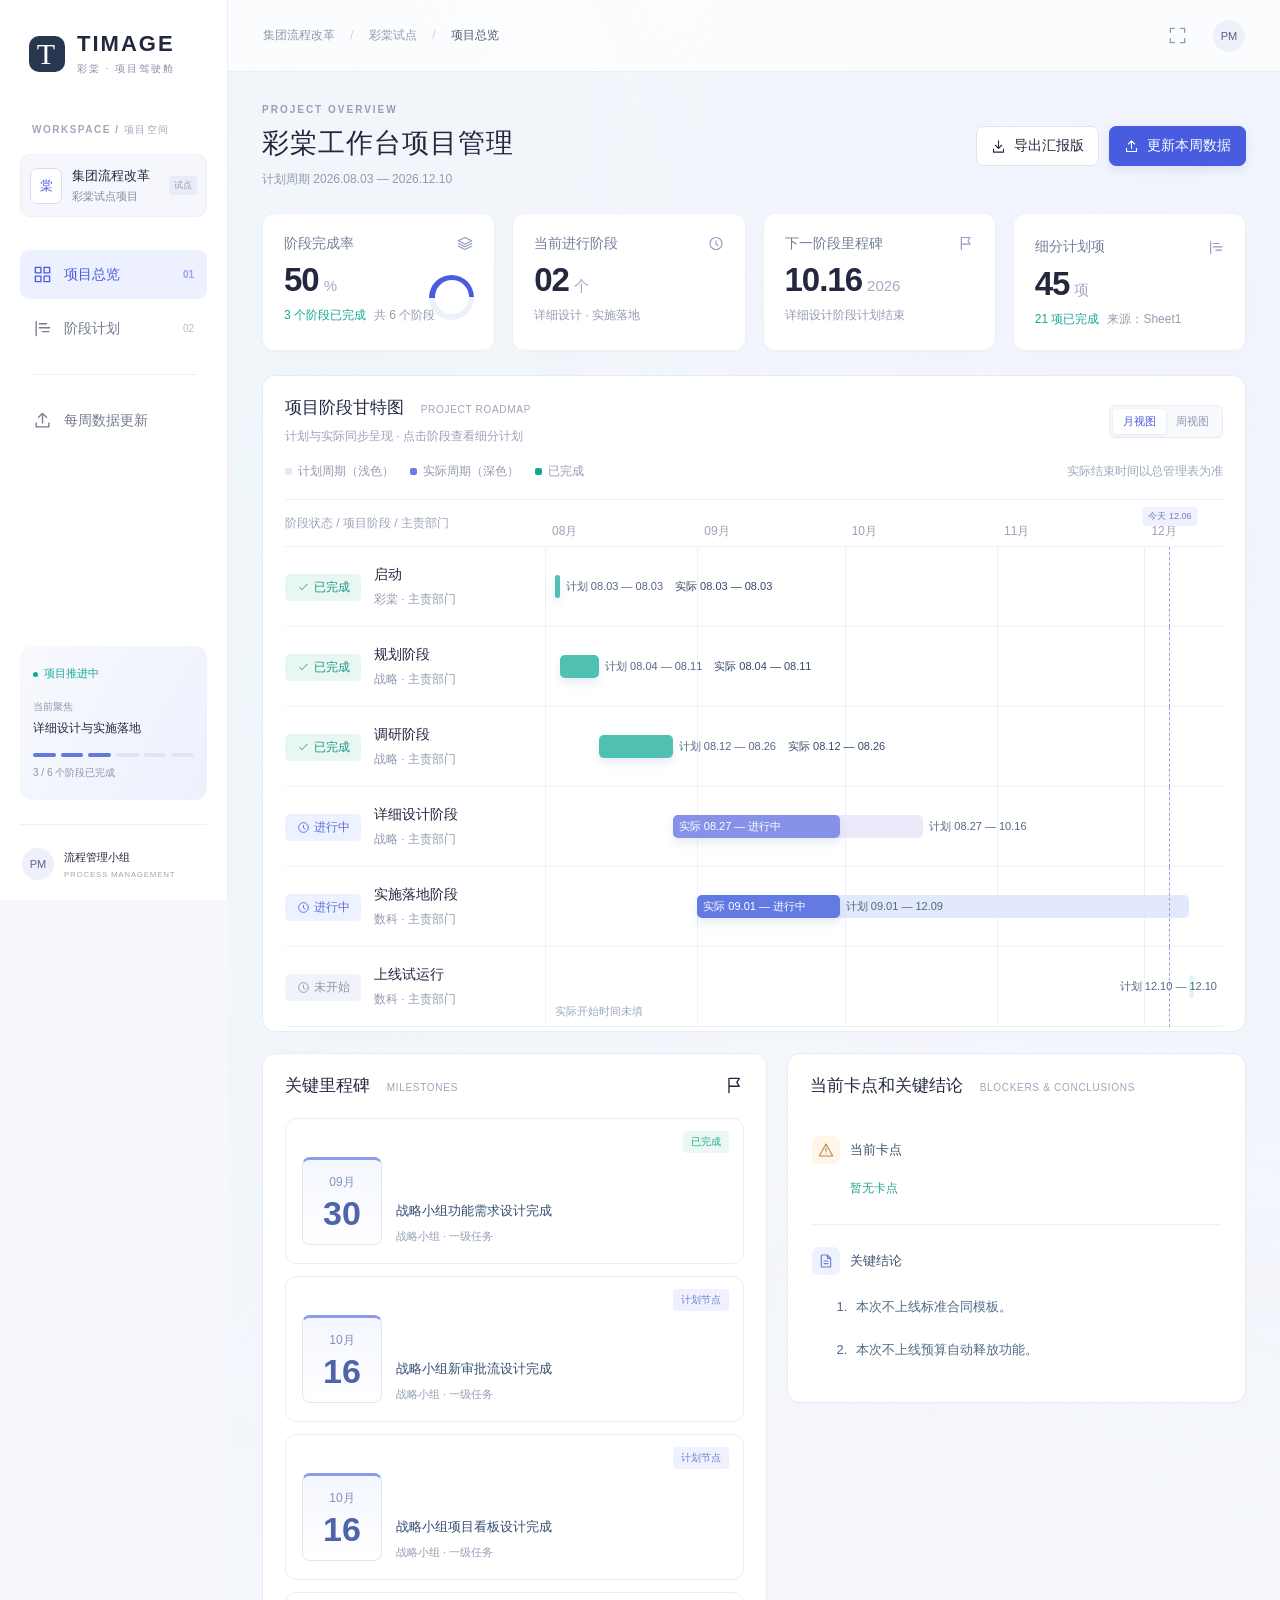
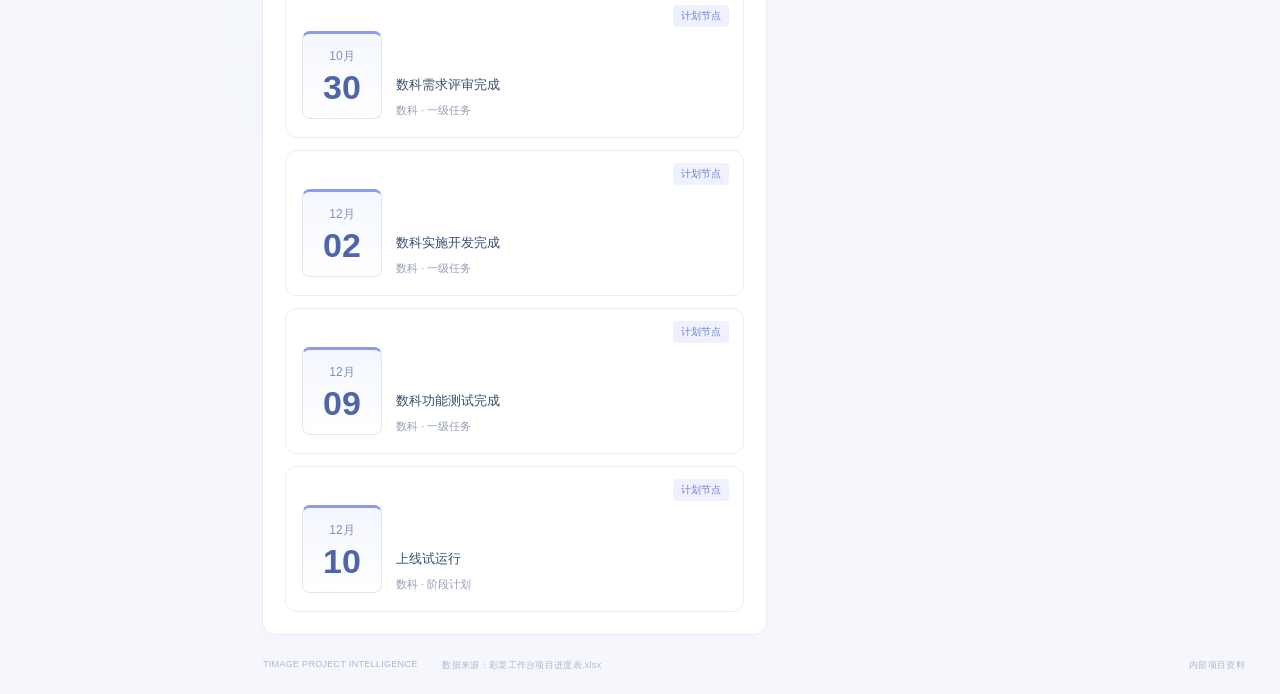
==== commit 86e065c5: "style: align milestone text with calendar card bottoms" ====
--- a/downloads/彩棠项目驾驶舱.html
+++ b/downloads/彩棠项目驾驶舱.html
@@ -97,15 +97,15 @@
 .finding-empty{margin:0 0 0 38px;color:#24a78f;font-size:12px;line-height:1.8}
 .finding-empty.muted{color:#94a1b8}
 .project-findings .conclusions ol{margin-left:16px;font-size:13px}
-.milestone-list{display:grid;grid-template-columns:repeat(auto-fit,minmax(190px,1fr));gap:12px;padding:4px 22px 22px}
-.milestone-item{position:relative;display:flex;flex-direction:column;align-items:flex-start;gap:16px;padding:17px 16px;border:1px solid #e8edf6;border-radius:11px;background:#fff;transition:border-color .15s,box-shadow .15s}
+.milestone-list{display:grid;grid-template-columns:repeat(auto-fit,minmax(240px,1fr));grid-auto-rows:1fr;gap:12px;padding:4px 22px 22px}
+.milestone-item{position:relative;display:grid;grid-template-columns:80px minmax(0,1fr);align-items:end;gap:14px;min-height:146px;padding:38px 16px 18px;border:1px solid #e8edf6;border-radius:11px;background:#fff;transition:border-color .15s,box-shadow .15s}
 .milestone-item:hover{border-color:#bdc9ed;box-shadow:0 4px 14px #40528c0a}
 .milestone-item .date-tile{display:flex;flex-direction:column;justify-content:center;align-items:center;flex:none;width:80px;min-width:80px;height:88px;padding:10px 0;gap:5px;border:1px solid #dfe6f6;border-top:3px solid #8b9cec;border-radius:8px;background:linear-gradient(180deg,#f5f7ff,#fff);font-size:34px;line-height:1;font-weight:550;color:#4f65aa}
 .milestone-item .date-tile small{margin:0;font-size:12px;font-weight:400;color:#8091b7;line-height:1.4}
-.milestone-item>div:nth-child(2){width:100%}
+.milestone-item>div:nth-child(2){width:100%;min-width:0;align-self:end}
 .milestone-item strong{display:block;font-size:13px;font-weight:550;line-height:1.65;color:#354d72}
 .milestone-item p{font-size:11px;line-height:1.6;margin:6px 0 0}
-.milestone-item .badge{position:absolute;top:18px;right:12px;margin:0;font-size:10px}
+.milestone-item .badge{position:absolute;top:12px;right:14px;margin:0;font-size:10px}
 .blockers-panel{align-self:start}
 .history-bundled{flex-wrap:wrap}
 .hg-row{display:grid;grid-template-columns:430px 1fr;min-height:52px;border-bottom:1px solid #edf1f8;cursor:pointer}
@@ -138,7 +138,7 @@
 <aside class="sidebar"><a class="brand" href="#overview"><span class="brand-symbol">T</span><span>TIMAGE<small>彩棠 · 项目驾驶舱</small></span></a><div class="space-label">WORKSPACE / 项目空间</div><div class="project-chip"><span class="project-icon">棠</span><div>集团流程改革<small>彩棠试点项目</small></div><span class="tiny-pill">试点</span></div><nav aria-label="主导航"><button data-view="overview" class="nav active"><i data-icon="layout"></i>项目总览<span>01</span></button><button data-view="detail" class="nav"><i data-icon="gantt"></i>阶段计划<span>02</span></button><div class="nav-separator"></div><button data-view="updates" class="nav"><i data-icon="upload"></i>每周数据更新<span id="updateDot"></span></button></nav><div class="sidebar-bottom"><div class="project-health"><div><span class="pulse"></span>项目推进中</div><p>当前聚焦</p><strong>详细设计与实施落地</strong><div class="mini-phases"><b></b><b></b><b></b><i></i><i></i></div><small>3 / 6 个阶段已完成</small></div><div class="profile"><span>PM</span><div>流程管理小组<small>PROCESS MANAGEMENT</small></div></div></div></aside>
 <div class="workspace"><header class="topbar"><div class="breadcrumb">集团流程改革 <span>/</span> 彩棠试点 <span>/</span> <b id="crumb">项目总览</b></div><div class="top-right"><button class="icon-btn" id="fullscreen" title="全屏汇报" aria-label="全屏汇报"><i data-icon="maximize"></i></button><span class="avatar">PM</span></div></header><main id="main"></main><footer><span>TIMAGE PROJECT INTELLIGENCE</span><span id="footerSource">数据来源：彩棠工作台项目进度表.xlsx</span><span>内部项目资料</span></footer></div>
 <dialog id="drawer" class="drawer"><div id="drawerContent"></div></dialog><dialog id="uploadDialog" class="upload-dialog"><div id="uploadContent"></div></dialog><div id="toast" role="status"></div><input type="file" id="fileInput" accept=".xlsx,.csv,.json" hidden>
-<script>window.INITIAL_DATA={"sheets": [{"sheet": "Sheet1", "data": [["名称", "主责部门", "层级", "计划开始时间", "计划结束时间", "实际开始时间", "实际结束时间", "阶段状态"], ["启动", "彩棠", "阶段", 46237, 46237, 46237, 46237, "已完成"], ["规划阶段", "战略", "阶段", 46238, 46245, 46238, 46245, "已完成"], ["调研阶段", "战略", "阶段", 46246, 46260, 46246, 46260, "已完成"], ["详细设计阶段", "战略", "阶段", 46261, 46311, 46261, "/", "进行中"], ["功能需求设计", null, "一级任务", 46261, 46295, 46261, 46295, "已完成"], ["1.预算管理", null, "二级任务", "2026-08-27", "2026-09-30", "2026-08-27", "2026-09-11", "已完成"], ["2.项目/事项提案", null, "二级任务", "2026-08-27", "2026-09-30", "2026-08-27", "2026-09-30", "已完成"], ["3.任务工单", null, "二级任务", "2026-08-27", "2026-09-30", "2026-08-27", "2026-09-30", "已完成"], ["4.合同管理", null, "二级任务", "2026-08-27", "2026-09-30", "2026-08-27", "2026-09-07", "已完成"], ["5.付款管理", null, "二级任务", "2026-08-27", "2026-09-30", "2026-08-27", "2026-09-11", "已完成"], ["6.供应商管理", null, "二级任务", "2026-08-27", "2026-09-30", "2026-08-27", "2026-09-15", "已完成"], ["7.主数据管理", null, "二级任务", "2026-08-27", "2026-09-30", "2026-08-27", "2026-09-15", "已完成"], ["8.数字化服务", null, "二级任务", "2026-08-27", "2026-09-30", "2026-08-27", "2026-09-15", "已完成"], ["9.员工服务", null, "二级任务", "2026-08-27", "2026-09-30", "2026-08-27", "2026-09-15", "已完成"], ["10.运营事务", null, "二级任务", "2026-08-27", "2026-09-30", "2026-08-27", "2026-09-15", "已完成"], ["新审批流设计", null, "一级任务", 46303, 46311, 46303, 46311, "进行中"], ["1.预算管理", null, "二级任务", "2026-10-08", "2026-10-16", "2026-09-07", "2026-09-11", "已完成"], ["2.项目/事项提案", null, "二级任务", "2026-10-08", "2026-10-16", "/", "/", "未开始"], ["3.任务工单", null, "二级任务", "2026-10-08", "2026-10-16", "2026-09-07", "/", "进行中"], ["4.合同管理", null, "二级任务", "2026-10-08", "2026-10-16", "/", "/", "未开始"], ["5.付款管理", null, "二级任务", "2026-10-08", "2026-10-16", "2026-09-07", "2026-09-11", "已完成"], ["项目看板设计", null, "一级任务", 46303, 46311, "/", "/", "未开始"], ["实施落地阶段", "数科", "阶段", 46266, 46365, 46266, "/", "进行中"], ["需求评审", null, "一级任务", 46270, 46325, 46270, "/", "进行中"], ["1.预算管理", null, "二级任务", "2026-09-15", "2026-09-23", "2026-09-15", "2026-09-23", "已完成"], ["2.项目/事项提案", null, "二级任务", "2026-09-24", "2026-10-20", "2026-09-24", "/", "进行中"], ["3.任务工单", null, "二级任务", "2026-09-24", "2026-10-20", "2026-09-24", "/", "进行中"], ["4.合同管理", null, "二级任务", "2026-09-05", "2026-09-22", "2026-09-05", "2026-09-22", "已完成"], ["5.付款管理", null, "二级任务", "2026-09-24", "2026-10-08", "2026-09-24", "/", "进行中"], ["6.供应商管理", null, "二级任务", "2026-09-16", "2026-09-22", "2026-09-16", "2026-09-22", "已完成"], ["7.主数据管理", null, "二级任务", "2026-09-16", "2026-09-22", "2026-09-16", "2026-09-22", "已完成"], ["8.数字化服务", null, "二级任务", "2026-09-16", "2026-09-22", "2026-09-16", "2026-09-22", "已完成"], ["9.员工服务", null, "二级任务", "2026-09-16", "2026-09-22", "2026-09-16", "2026-09-22", "已完成"], ["10.运营事务", null, "二级任务", "2026-09-16", "2026-09-22", "2026-09-16", "2026-09-22", "已完成"], ["A.工作台首页", null, "二级任务", "2026-09-24", "2026-10-20", "2026-09-24", "/", "进行中"], ["B.待办中心", null, "二级任务", "2026-09-16", "2026-09-22", "2026-09-16", "2026-09-22", "已完成"], ["Ⅰ.业务看板", null, "二级任务", "2026-10-22", "2026-10-30", "/", "/", "未开始"], ["实施开发", null, "一级任务", 46266, 46358, 46266, "/", "进行中"], ["前置事项处理", null, "二级任务", "2026-09-01", "2026-09-30", "2026-09-01", "2026-09-30", "已完成"], ["1.预算管理", null, "二级任务", "2026-10-08", "2026-10-29", "/", "/", "未开始"], ["2.项目/事项提案", null, "二级任务", "2026-10-30", "2026-12-02", "/", "/", "未开始"], ["3.任务工单", null, "二级任务", "2026-10-30", "2026-12-02", "/", "/", "未开始"], ["4.合同管理", null, "二级任务", "2026-10-08", "2026-10-29", "/", "/", "未开始"], ["5.付款管理", null, "二级任务", "2026-10-08", "2026-10-29", "/", "/", "未开始"], ["6.供应商管理", null, "二级任务", "2026-10-08", "2026-10-29", "/", "/", "未开始"], ["7.主数据管理", null, "二级任务", "2026-10-08", "2026-10-29", "/", "/", "未开始"], ["8.数字化服务", null, "二级任务", "2026-10-08", "2026-10-29", "/", "/", "未开始"], ["9.员工服务", null, "二级任务", "2026-10-08", "2026-10-29", "/", "/", "未开始"], ["10.运营事务", null, "二级任务", "2026-10-08", "2026-10-29", "/", "/", "未开始"], ["A.工作台首页", null, "二级任务", "2026-10-30", "2026-12-02", "/", "/", "未开始"], ["B.待办中心", null, "二级任务", "2026-10-08", "2026-10-29", "/", "/", "未开始"], ["Ⅰ.业务看板", null, "二级任务", "2026-10-30", "2026-12-02", "/", "/", "未开始"], ["飞书移动端", null, "二级任务", "2026-11-25", "2026-12-02", "/", "/", "未开始"], ["功能测试", null, "一级任务", 46308, 46365, "/", "/", "未开始"], ["上线试运行", "数科", "阶段", 46366, 46366, "/", "/", "未开始"], ["当前项目卡点与关键结论：", null, null, null, null, null, null, null], ["1. 本次不上线标准合同模板。\n2. 本次不上线预算自动释放功能。", null, null, null, null, null, null, null]]}], "stages": [{"name": "启动", "owner": "彩棠", "start": "2026-08-03", "end": "2026-08-03", "actualStart": "2026-08-03", "actualEnd": "2026-08-03", "status": "已完成", "rawStatus": "已完成"}, {"name": "规划阶段", "owner": "战略", "start": "2026-08-04", "end": "2026-08-11", "actualStart": "2026-08-04", "actualEnd": "2026-08-11", "status": "已完成", "rawStatus": "已完成"}, {"name": "调研阶段", "owner": "战略", "start": "2026-08-12", "end": "2026-08-26", "actualStart": "2026-08-12", "actualEnd": "2026-08-26", "status": "已完成", "rawStatus": "已完成"}, {"name": "详细设计阶段", "owner": "战略", "start": "2026-08-27", "end": "2026-10-16", "actualStart": "2026-08-27", "actualEnd": "", "status": "进行中", "rawStatus": "进行中"}, {"name": "实施落地阶段", "owner": "数科", "start": "2026-09-01", "end": "2026-12-09", "actualStart": "2026-09-01", "actualEnd": "", "status": "进行中", "rawStatus": "进行中"}, {"name": "上线试运行", "owner": "数科", "start": "2026-12-10", "end": "2026-12-10", "actualStart": "", "actualEnd": "", "status": "待启动", "rawStatus": "未开始"}], "asOf": "2026-09-29", "sourceFile": "彩棠工作台项目进度表.xlsx", "baselineRevision": "progress-20260929-v2"};window.BUNDLED_CSS="\n:root{--ink:#23283f;--muted:#83889b;--blue:#485cdf;--line:#edf0f7;--green:#12a994;--red:#ed725f;--surface:#fff;--bg:#f5f7fc;font-family:Inter,\"Segoe UI\",\"Microsoft YaHei\",sans-serif;font-size:14px;color:var(--ink);font-synthesis:none}*{box-sizing:border-box}body{margin:0;background:var(--bg)}button,input,select{font:inherit}button,a,input,select{-webkit-tap-highlight-color:transparent}button{cursor:pointer}button{color:inherit}button:focus-visible,a:focus-visible{outline:3px solid #8492f5;outline-offset:3px}a{text-decoration:none;color:inherit}button{border:0;background:transparent}button:disabled{opacity:.4;cursor:not-allowed}.sidebar{position:fixed;z-index:10;inset:0 auto 0 0;width:228px;background:#fff;border-right:1px solid #e9edf5;padding:31px 20px 20px;display:flex;flex-direction:column}.brand{display:flex;align-items:center;gap:12px;font-size:22px;letter-spacing:2px;font-weight:600;padding:0 9px}.brand-symbol{height:36px;width:36px;background:#283650;color:white;font-family:Georgia,serif;display:grid;place-items:center;border-radius:10px;font-size:30px;font-weight:400}.brand small{display:block;font-size:10px;letter-spacing:2px;margin-top:5px;font-weight:400;color:#8c91a4}.space-label{color:#a1a7b9;font-size:10px;font-weight:600;letter-spacing:1.5px;margin:47px 12px 17px}.project-chip{display:flex;align-items:center;gap:10px;padding:12px 9px;background:#f6f7fc;border:1px solid #eef0f7;border-radius:10px;font-size:13px;font-weight:600}.project-icon{width:32px;height:36px;border:1px solid #d9ddf0;background:#fff;border-radius:7px;display:grid;place-items:center;color:var(--blue)}.project-chip small{display:block;font-size:11px;font-weight:400;color:var(--muted);margin-top:4px}.tiny-pill{font-size:9px;color:#9298b3;background:#e9ecf6;padding:3px 5px;border-radius:3px;margin-left:auto}nav{margin-top:28px}.nav{display:flex;align-items:center;gap:12px;width:100%;padding:15px 13px;margin:5px 0;color:#747b91;text-align:left;border-radius:9px}.nav.active{background:#edf0ff;color:var(--blue);font-weight:600}.nav:hover{background:#f3f5fd}.nav span{font-size:10px;margin-left:auto;opacity:.5}.nav-separator{height:1px;background:var(--line);margin:21px 10px}.icon{height:19px;width:19px;vertical-align:middle;flex:none;stroke:currentColor;fill:none;stroke-width:1.7;stroke-linecap:round;stroke-linejoin:round}.sidebar-bottom{margin-top:auto}.project-health{padding:20px 13px;margin-top:25px;background:linear-gradient(120deg,#f7f9fd,#edf1fd);border-radius:12px;font-size:12px}.project-health>div:first-child{color:var(--green);font-size:11px}.pulse{display:inline-block;width:5px;height:5px;background:var(--green);border-radius:100%;margin-right:6px}.project-health p{color:#9097af;font-size:10px;margin:19px 0 6px}.project-health strong{font-size:12px;font-weight:500}.mini-phases{display:flex;gap:5px;margin:16px 0 8px}.mini-phases>*{height:4px;width:20%;background:#dfe5f6;border-radius:3px}.mini-phases b{background:#6178de}.project-health small{color:#8b92a9;font-size:10px}.profile{margin-top:24px;border-top:1px solid var(--line);padding:23px 2px 0;display:flex;gap:10px;align-items:center;font-size:11px}.profile>span,.avatar{background:#eef0fa;width:32px;height:32px;border-radius:50%;display:grid;place-items:center;color:#5a668b;font-size:11px}.profile small{display:block;font-size:8px;color:#a2a8b9;margin-top:5px;letter-spacing:.7px}.workspace{margin-left:228px;min-height:100vh;background:radial-gradient(ellipse at 96% 15%,#edf0ff80,transparent 50%),radial-gradient(ellipse at 7% 25%,#e9f4f880,transparent 50%),var(--bg)}.topbar{height:72px;border-bottom:1px solid #e9edf4;background:#ffffffb8;display:flex;align-items:center;justify-content:space-between;padding:0 35px}.breadcrumb{font-size:12px;color:#9299ae}.breadcrumb span{color:#c9ceda;margin:0 12px}.breadcrumb b{font-weight:500;color:#525b75}.top-right{display:flex;align-items:center;gap:19px}.prototype{border:1px solid #e4e8f3;background:#f9faff;border-radius:5px;padding:5px 9px;font-size:10px;color:#7b86a7}.icon-btn{padding:7px;display:grid;place-items:center;color:#9198ad;border-radius:7px}.icon-btn:hover{background:#eef1ff;color:var(--blue)}main{padding:32px 34px 24px;max-width:1850px;margin:auto}.page-head{display:flex;justify-content:space-between;align-items:center;gap:20px;margin-bottom:25px}.eyebrow{font-size:10px;letter-spacing:2px;color:#969fb7;margin-bottom:10px;font-weight:600}.page-head h1{font-weight:650;letter-spacing:1px;font-size:27px;margin:0}.page-head h1 span{display:inline-block;vertical-align:middle;margin-left:12px;border:1px solid #cbd6f5;background:#eff3ff;color:#6477ba;font-size:10px;padding:4px 7px;letter-spacing:0;font-weight:500}.subtitle{font-size:12px;color:#9299ae;margin-top:10px}.head-actions{display:flex;gap:10px;align-items:center}.btn{border:1px solid #dfe4ef;background:#fff;padding:10px 14px;display:inline-flex;align-items:center;justify-content:center;gap:8px;border-radius:7px;white-space:nowrap;font-size:12px;font-weight:500;min-height:38px}.btn.primary{background:var(--blue);border-color:var(--blue);color:#fff;box-shadow:0 4px 10px #4256d31e}.btn:hover{filter:brightness(.97)}.btn .icon{width:15px;height:15px}.metrics{display:grid;grid-template-columns:repeat(4,1fr);gap:17px;margin-bottom:24px}.metric{background:#fff;border:1px solid #edf0f6;border-radius:12px;padding:20px 21px 17px;position:relative;min-height:138px;box-shadow:0 4px 12px #33426203}.metric-top{display:flex;align-items:center;justify-content:space-between;color:#737e99;font-size:12px}.metric-top .icon{color:#8e9bc2;width:16px}.metric-value{font-size:33px;letter-spacing:-1px;font-weight:600;margin:9px 0 7px;line-height:1.1}.metric-value small{font-size:15px;font-weight:400;color:#a4abc1;margin-left:5px;letter-spacing:0}.metric-foot{font-size:10px;color:#949caf}.metric-foot em{font-style:normal;color:var(--green);margin-right:8px}.metric.warning .metric-value{color:#df7967}.metric.warning .metric-top .icon{color:#df7967}.donut{position:absolute;right:20px;top:61px;width:45px;height:45px;border-radius:50%;background:conic-gradient(var(--blue) 60%,#edf1fa 0);display:grid;place-items:center;transform:rotate(-90deg)}.donut:after{content:'';width:34px;height:34px;background:#fff;border-radius:50%}.overview-grid{display:grid;grid-template-columns:minmax(0,1fr) 290px;gap:20px;align-items:stretch}.panel{border:1px solid #e7ebf4;border-radius:13px;background:#fff;box-shadow:0 4px 14px #22305603;min-width:0;overflow:hidden}.panel-head{padding:20px 22px 17px;display:flex;justify-content:space-between;align-items:center;gap:12px}.panel-head h2{margin:0;font-weight:600;font-size:15px}.panel-head h2 small{font-size:10px;color:#9da5b9;font-weight:400;margin-left:12px;letter-spacing:.7px}.panel-head p{font-size:10px;color:#9ba2b6;margin:7px 0 0}.segments{padding:3px;border:1px solid #e8ecf6;background:#f7f9fd;border-radius:6px;display:flex}.segments button{font-size:11px;color:#8f98af;padding:5px 10px;border-radius:4px}.segments .selected{color:var(--blue);background:white;box-shadow:0 1px 4px #25398d14}.legend{display:flex;gap:16px;padding:0 22px 19px;color:#939bae;font-size:10px;align-items:center}.legend>span{display:inline-flex;gap:6px;align-items:center}.legend i{display:inline-block;width:7px;height:7px;border-radius:2px;background:var(--green)}.legend i.blue{background:var(--blue)}.legend i.gray{background:#d9dfef}.legend .hint{margin-left:auto;color:#9ca7bf}.gantt-scroll{overflow-x:auto}.gantt{min-width:650px;padding:0 22px 4px}.gantt-head{display:grid;grid-template-columns:170px 1fr;height:42px;border-top:1px solid var(--line);border-bottom:1px solid var(--line)}.gantt-head>div:first-child{display:flex;align-items:center;color:#9ca4b8;font-size:10px}.months{position:relative;display:flex;color:#9ba3b7;font-size:11px;align-items:center}.months>span{position:absolute;transform:translateX(7px)}.gantt-body{position:relative}.gantt-row{display:grid;grid-template-columns:170px 1fr;min-height:65px;border-bottom:1px solid #f0f2f8;cursor:pointer}.gantt-row:hover{background:#f7f9ff}.stage-label{display:flex;align-items:center;gap:10px;padding-right:7px}.stage-no{font-size:10px;color:#b0b8cb;align-self:flex-start;margin-top:19px}.stage-label strong{font-size:12px;font-weight:500}.stage-label small{display:block;margin-top:7px;color:#929bb1;font-size:10px}.stage-label .stage-check{color:var(--green);font-size:10px;margin-left:5px}.track{position:relative;background:repeating-linear-gradient(to right,#edf0f7 0,#edf0f7 1px,transparent 1px,transparent 25%);height:65px}.plan-line{position:absolute;top:22px;height:23px;background:#e6eafa;border-radius:5px;min-width:5px}.actual-line{position:absolute;top:22px;height:23px;border-radius:5px;min-width:8px;box-shadow:0 5px 9px #3858c020}.bar-label{font-size:10px;position:absolute;top:27px;white-space:nowrap;color:#fff;z-index:3;pointer-events:none}.bar-label.outside{color:#79849e}.milestone-diamond{width:10px;height:10px;transform:rotate(45deg);background:#54bcae;position:absolute;top:28px;z-index:2;border:2px solid #fff;box-shadow:0 0 0 1px #54bcae}.today-line{position:absolute;top:0;bottom:0;width:1px;border-left:1px dashed #95a3da;z-index:4;pointer-events:none}.today-line span{position:absolute;top:-13px;left:0;transform:translate(-50%,-100%);background:#eff2fc;color:#6f80bd;border-radius:4px;padding:3px 6px;font-size:9px;white-space:nowrap}.gantt-note{display:flex;justify-content:space-between;padding:15px 22px;color:#9da5b8;font-size:10px}.text-btn{color:var(--blue);font-size:11px;padding:0;display:inline-flex;align-items:center;gap:6px}.ai-panel{background:linear-gradient(160deg,#f0f3ff,#fff 46%);position:relative}.ai-panel .panel-head{padding-bottom:13px}.ai-title{display:flex;gap:8px;align-items:center}.ai-title .icon{color:var(--blue)}.ai-tag{font-size:9px;color:#8b97c0;background:#e5eafa;padding:4px 6px;border-radius:4px}.ai-body{padding:0 20px 16px}.ai-intro{font-size:13px;line-height:1.8;margin:2px 0 17px;color:#667291}.ai-intro b{color:#3c4e80;font-weight:600}.insight{padding:15px 0;border-top:1px solid #e8edf8;display:flex;gap:10px}.insight-marker{font-size:10px;width:21px;height:21px;border-radius:6px;display:grid;place-items:center;background:#fff1ed;color:#dc8170;flex:none}.insight:nth-child(3) .insight-marker{background:#ebf1fe;color:#6485d0}.insight:nth-child(4) .insight-marker{background:#eaf7f3;color:#57a897}.insight strong{display:block;font-size:12px;font-weight:600;line-height:1.6}.insight p{font-size:11px;line-height:1.8;color:#8b95ad;margin:6px 0}.ai-footer{border-top:1px solid #e8edf8;padding:13px 20px;color:#a0a9be;font-size:9px}.lower-grid{display:grid;grid-template-columns:1.1fr 1fr;gap:20px;margin-top:21px}.milestone-list{padding:0 22px 5px}.milestone-item{display:flex;align-items:center;gap:14px;padding:14px 0;border-top:1px solid var(--line)}.date-tile{border:1px solid #e7ebf5;border-radius:7px;padding:6px 10px;text-align:center;font-size:17px;color:#536896;min-width:48px;font-weight:500}.date-tile small{display:block;font-size:8px;color:#9ca7bf;margin-bottom:3px}.milestone-item strong{font-size:12px;font-weight:500}.milestone-item p{font-size:10px;color:#949fb6;margin:5px 0 0}.badge{font-size:10px;display:inline-block;padding:4px 8px;border-radius:4px;white-space:nowrap;background:#f0f3fa;color:#95a0b8}.badge.done{background:#eaf7f3;color:#22a88e}.badge.active{background:#eff1fe;color:#6d80d3}.badge.late{background:#fff0ec;color:#d97c69}.badge.pending{background:#f1f3f8;color:#909bb1}.milestone-item .badge{margin-left:auto}.risk-table{width:100%;border-collapse:collapse;font-size:11px}.risk-table th{text-align:left;background:#f9fafd;font-size:10px;color:#9ba5ba;font-weight:400;padding:10px 21px}.risk-table td{padding:13px 21px;border-bottom:1px solid var(--line);vertical-align:middle;line-height:1.7}.risk-table tr:last-child td{border-bottom:0}.risk-table td small{display:block;color:#a0a8ba;font-size:10px}.risk-table .clickable{cursor:pointer}.risk-table .clickable:hover{background:#f8faff}.table-link{color:#5d6f9c;font-size:11px;text-align:left;padding:0}.mini-note{font-size:10px;color:#a7afc0;padding:12px 21px}footer{padding:0 35px 22px;display:flex;gap:25px;color:#b0b7c9;font-size:9px;letter-spacing:.3px}footer span:last-child{margin-left:auto}.stage-tabs{display:grid;grid-template-columns:repeat(5,1fr);gap:12px;margin-bottom:22px}.stage-tab{text-align:left;padding:15px 17px;background:#fff;border:1px solid #e6ebf5;border-radius:10px}.stage-tab.selected{border-color:#7c8ce5;background:#f0f3ff;box-shadow:0 0 0 2px #455edf08}.stage-tab small{font-size:10px;color:#a0aac1;display:block;margin-bottom:9px}.stage-tab strong{font-size:13px;font-weight:500}.stage-tab .badge{margin-top:11px;font-size:9px}.detail-summary{display:flex;justify-content:space-between;padding:23px 24px;align-items:center}.detail-summary h2{margin:0 0 10px;font-size:18px;font-weight:550}.detail-summary p{margin:0;font-size:12px;color:#929bb1}.detail-counts{display:flex;gap:30px}.detail-counts strong{font-size:25px;display:block;font-weight:500;margin-bottom:7px}.detail-counts small{font-size:10px;color:#a0a9be}.filter-bar{display:flex;align-items:center;gap:10px;padding:15px 22px;border-top:1px solid var(--line);border-bottom:1px solid var(--line);flex-wrap:wrap}.search-field{display:flex;align-items:center;border:1px solid #e2e7f1;border-radius:6px;padding:8px 10px;gap:8px;background:#fbfcff;min-width:230px}.search-field .icon{width:15px;color:#a3abc0}.search-field input{border:0;background:none;outline:none;width:190px;font-size:12px}.filter-bar select{border:1px solid #e3e8f1;background:#fff;border-radius:6px;padding:8px 10px;font-size:11px;color:#717f9f;max-width:180px}.filter-bar .segments{margin-left:auto}.task-table-wrap{overflow-x:auto}.task-table{width:100%;border-collapse:collapse;min-width:760px;font-size:12px}.task-table th{padding:13px 15px;background:#f9fafe;color:#98a2b9;font-size:10px;font-weight:400;text-align:left;white-space:nowrap}.task-table td{padding:13px 15px;border-bottom:1px solid #eff2f8;line-height:1.7}.task-table tbody tr{cursor:pointer}.task-table tbody tr:hover{background:#f8faff}.task-table td:first-child{padding-left:23px;max-width:440px}.task-title{display:flex;align-items:center;gap:9px}.task-title .indent{display:inline-block;width:var(--indent);flex:none}.level-tag{font-size:8px;background:#f2f4fa;padding:2px 4px;color:#9ba5bc;flex:none}.owner-pill{display:inline-flex;gap:5px;align-items:center;color:#7c89a6;font-size:11px}.owner-pill>i{font-size:9px;width:21px;height:21px;border-radius:50%;background:#edf0fa;color:#6c7ca6;display:grid;place-items:center;font-style:normal}.table-footer{padding:16px 22px;display:flex;align-items:center;justify-content:space-between;color:#9ba6bc;font-size:11px}.pagination{display:flex;gap:7px}.pagination button{padding:5px 9px;border:1px solid #e2e7f2;border-radius:4px;font-size:10px}.empty{padding:60px 20px;text-align:center;color:#8f9bb6;line-height:2}.detail-gantt-row{display:grid;grid-template-columns:290px 1fr;border-bottom:1px solid #f0f2f8}.detail-gantt-row .track{height:47px}.detail-gantt-row .actual-line{height:18px;top:14px}.detail-gantt-label{padding:12px 16px;overflow:hidden;text-overflow:ellipsis;white-space:nowrap;font-size:11px}.relation-layout{display:grid;grid-template-columns:minmax(0,1fr) 290px;gap:20px}.relation-canvas{position:relative;min-height:570px;padding:42px 28px;display:grid;grid-template-columns:160px 1fr 160px;gap:60px;align-items:center;background:radial-gradient(#dce4f2 .7px,transparent .7px);background-size:18px 18px}.relation-col{display:flex;flex-direction:column;gap:22px;z-index:1}.relation-node{background:white;padding:16px 14px;border-radius:9px;border:1px solid #dde4f5;box-shadow:0 5px 17px #43549006;text-align:left;width:100%;position:relative}.relation-node strong{font-size:12px;font-weight:500;display:block}.relation-node small{display:block;font-size:9px;color:#98a4bc;margin-top:8px}.relation-node.center{background:#5369dc;color:white;padding:25px 18px;box-shadow:0 7px 24px #4559ca24}.relation-node.center small{color:#cbd4ff}.relation-node.red{border-color:#edb6ab}.relation-node.red strong{color:#cb7d6e}.relation-svg{position:absolute;inset:0;width:100%;height:100%;pointer-events:none}.relationship-panel{padding:22px}.relationship-panel h3{margin:0 0 16px;font-size:15px}.relationship-panel p{font-size:12px;line-height:1.9;color:#8593af}.relationship-panel li{font-size:12px;color:#7d8ca8;line-height:2;margin-bottom:13px}.note-box{padding:12px 14px;background:#f6f8fd;border:1px solid #e8edf6;border-radius:7px;font-size:11px;line-height:1.9;color:#909eb8}.upload-zone{margin:0 24px 24px;border:1px dashed #c2cdef;border-radius:12px;text-align:center;padding:38px;background:linear-gradient(130deg,#f8faff,#f3f6ff);cursor:pointer}.upload-zone:hover,.upload-zone.dragging{background:#edf2ff;border-color:#627fe3}.upload-zone>.icon{height:35px;width:35px;color:#667dde;margin-bottom:14px}.upload-zone h3{font-size:16px;font-weight:500;margin:0 0 11px}.upload-zone p{font-size:12px;color:#92a0bd;margin-bottom:20px}.update-grid{display:grid;grid-template-columns:1fr;gap:21px}.update-step{display:flex;gap:16px;padding:19px 22px;border-top:1px solid var(--line)}.step-num{width:25px;height:25px;background:#eef2fd;border-radius:50%;color:#6b81c0;display:grid;place-items:center;font-size:11px;flex:none}.update-step strong{font-size:12px;font-weight:500}.update-step p{font-size:11px;color:#98a4bc;line-height:1.8;margin:7px 0}.drawer{inset:0 0 0 auto;height:100vh;max-height:100vh;width:480px;max-width:94vw;border:0;margin:0;padding:0;background:#fff;box-shadow:-10px 0 70px #192f6924}.drawer::backdrop,.upload-dialog::backdrop{background:#17294435;backdrop-filter:blur(4px)}.drawer-header{padding:26px;border-bottom:1px solid var(--line);display:flex;justify-content:space-between;align-items:center;font-size:11px;color:#95a2bb}.drawer-body{padding:28px}.drawer-body h2{font-size:22px;font-weight:550;line-height:1.6;margin:12px 0 19px}.drawer-body h3{font-size:13px;font-weight:500;margin:27px 0 14px}.property-grid{display:grid;grid-template-columns:1fr 1fr;gap:23px;margin:25px 0}.property-grid small{display:block;color:#9aa6be;font-size:11px;margin-bottom:8px}.property-grid strong{font-size:13px;font-weight:500}.source-line{font-size:10px;color:#a4aec0;line-height:1.9;margin-top:25px;border-top:1px solid var(--line);padding-top:16px}.upload-dialog{border:0;border-radius:15px;width:700px;max-width:94vw;padding:0;max-height:90vh;box-shadow:0 30px 100px #12223d33}.upload-dialog .dialog-body{padding:25px 28px}.upload-dialog h2{font-weight:550;font-size:22px;margin:0 0 12px}.upload-dialog p{font-size:12px;color:#8d9ab4;line-height:1.8}.preview-stats{display:flex;gap:16px;margin:23px 0}.preview-stats>div{flex:1;padding:15px;background:#f5f7fd;border-radius:8px}.preview-stats b{font-size:26px;font-weight:500}.preview-stats small{display:block;font-size:11px;color:#91a0bd;margin-top:6px}.dialog-actions{padding:20px 28px;display:flex;justify-content:flex-end;gap:10px;background:#f9faff;border-top:1px solid var(--line)}.diff-list{max-height:210px;overflow:auto;border:1px solid #e9edf5;border-radius:7px}.diff-row{padding:10px 12px;font-size:11px;border-bottom:1px solid #edf0f7;line-height:1.8}.diff-row:last-child{border:0}.error-box{padding:17px;background:#fff1ef;border-radius:8px;color:#c97065;font-size:12px;line-height:1.8}#toast{position:fixed;bottom:27px;left:50%;transform:translate(-50%,20px);z-index:100;background:#29364f;color:#fff;padding:13px 22px;border-radius:9px;box-shadow:0 8px 20px #25365322;font-size:12px;opacity:0;pointer-events:none;transition:.2s}#toast.show{opacity:1;transform:translate(-50%,0)}.date-input{border:1px solid #e3e8f2;border-radius:6px;padding:7px;color:#7e8ead;font-size:11px;background:#fff}.dependency-list{padding:0;list-style:none}.dependency-list li{border:1px solid #e7ecf6;padding:13px 14px;margin:8px 0;border-radius:7px;font-size:12px;line-height:1.8}.dependency-list small{display:block;font-size:10px;color:#9aa7bf}.attention-inline{color:#c88a58;background:#fff7eb;border-radius:5px;padding:9px 12px;font-size:11px;line-height:1.8;margin-top:10px}.summary-item{padding:16px 22px;border-top:1px solid var(--line);display:flex;gap:13px;align-items:center}.summary-item strong{font-size:12px;font-weight:500}.summary-item p{font-size:10px;color:#9aa5ba;margin:7px 0}.summary-item>.badge{margin-left:auto}.small-bar{height:4px;border-radius:4px;background:#edf1f8;margin-top:10px;width:130px}.small-bar span{display:block;height:100%;background:#6f8edd;border-radius:4px}\n@media(min-width:1550px){main{padding:35px 42px}.overview-grid{grid-template-columns:minmax(0,1fr) 320px}.gantt-row,.track{height:75px}.stage-no{margin-top:24px}.stage-label{align-items:center}.plan-line,.actual-line{top:27px}.bar-label{top:32px}.milestone-diamond{top:33px}.gantt-head{height:48px}.metric{padding:23px 25px;min-height:145px}.panel-head{padding-top:23px;padding-bottom:20px}.ai-intro{margin-bottom:20px}.insight{padding:18px 0}.gantt-note{padding-top:18px;padding-bottom:18px}}\n@media(max-width:1200px){.sidebar{width:196px;padding-left:14px;padding-right:14px}.workspace{margin-left:196px}main{padding:25px 23px}.overview-grid{grid-template-columns:1fr}.ai-panel .ai-body{display:grid;grid-template-columns:repeat(3,1fr);gap:18px}.ai-intro{grid-column:1/-1;margin:0}.insight{margin:0}.ai-footer{padding:10px 20px}.relation-layout{grid-template-columns:1fr}.lower-grid{grid-template-columns:1fr 1fr}.head-actions{gap:6px}.page-head h1{font-size:24px}.metric{padding:18px 16px}.donut{right:15px;width:38px;height:38px}.donut:after{width:29px;height:29px}}\n@media(max-width:850px){.sidebar{width:74px;padding:22px 10px}.brand{padding:0;justify-content:center}.brand>span:nth-child(2),.space-label,.project-chip,.nav span,.sidebar-bottom{display:none}.nav{font-size:0;justify-content:center;padding:14px}.nav .icon{width:21px;height:21px}.nav-separator{margin:20px 7px}.workspace{margin-left:74px}.topbar{padding:0 20px}.metrics{gap:10px;grid-template-columns:repeat(2,1fr)}.metric{min-height:130px}.head-actions .btn{font-size:11px;padding:9px}.stage-tabs{gap:7px}.stage-tab{padding:12px 9px}.stage-tab strong{font-size:11px}.stage-tab small{font-size:9px}.detail-counts{gap:14px}.detail-counts strong{font-size:20px}.lower-grid{grid-template-columns:1fr}.update-grid{grid-template-columns:1fr}.relation-canvas{gap:25px;grid-template-columns:135px 1fr 135px;padding:30px 20px}.breadcrumb{font-size:10px}.top-right{gap:10px}.prototype{display:none}footer span:nth-child(2){display:none}}\n@media(max-width:600px){:root{font-size:14px}.sidebar{position:fixed;inset:auto 0 0 0;width:auto;height:65px;flex-direction:row;padding:0;z-index:20;border-top:1px solid var(--line)}.brand{display:none}.sidebar nav{margin:0;display:flex;width:100%}.nav{margin:0;flex:1;border-radius:0;flex-direction:column;gap:4px;font-size:10px;padding:10px 0}.nav-separator{display:none}.workspace{margin-left:0;padding-bottom:65px}.topbar{height:58px;padding:0 17px}.top-right .avatar{display:none}main{padding:22px 15px}.page-head{display:block}.page-head h1{font-size:23px}.head-actions{margin-top:17px}.subtitle{font-size:11px;line-height:1.7}.metrics{margin-bottom:17px}.metric-top{font-size:11px}.metric-value{font-size:30px}.metric-foot{font-size:9px}.overview-grid{gap:17px}.panel-head{padding:17px}.panel-head h2{font-size:14px}.panel-head h2 small{display:none}.legend{padding:0 17px 19px;gap:13px}.legend .hint{display:none}.gantt-note{padding:14px 17px}.gantt-note>span{max-width:65%;line-height:1.6}.ai-panel .ai-body{display:block}.ai-intro{margin-bottom:14px}.insight{padding:14px 0}.stage-tabs{display:flex;overflow:auto}.stage-tab{min-width:118px;padding:13px}.detail-summary{display:block;padding:20px}.detail-counts{margin-top:23px;gap:35px}.filter-bar{padding:15px;gap:7px}.search-field{min-width:100%;width:100%}.search-field input{width:100%}.filter-bar .segments{margin-left:0}.filter-bar select{flex:1;max-width:100%;font-size:11px}.task-table{min-width:740px}.relation-canvas{min-width:620px}.relation-wrapper{overflow:auto}.relation-layout{gap:17px}.risk-table td,.risk-table th{padding-left:17px;padding-right:12px}.risk-table td{font-size:10px}.upload-zone{padding:30px 15px;margin:0 17px 17px}.upload-zone p{font-size:11px}.head-actions .btn{min-height:38px}.preview-stats{gap:7px}.preview-stats>div{padding:11px}.preview-stats small{font-size:10px}footer{padding:0 17px 20px;font-size:8px}.gantt-head{grid-template-columns:155px 1fr}.gantt-row{grid-template-columns:155px 1fr}}\n@media print{.sidebar,.topbar,.head-actions,footer,.segments,.text-btn,.icon-btn{display:none!important}.workspace{margin:0;background:white}.metrics{grid-template-columns:repeat(4,1fr)}.overview-grid{grid-template-columns:1fr 270px}.lower-grid{grid-template-columns:1fr 1fr}.panel,.metric{break-inside:avoid}.ai-panel .ai-body{display:block}main{padding:10px}.gantt{min-width:0}.gantt-scroll{overflow:visible}body{-webkit-print-color-adjust:exact;print-color-adjust:exact}.task-table{font-size:10px}.task-table td{padding:8px}.task-table-wrap{overflow:visible}.gantt-head,.gantt-row{grid-template-columns:135px 1fr}@page{size:A3 landscape;margin:12mm}}\n\n.overview-grid{grid-template-columns:1fr}\n.bar-label:not(.outside){color:#fff!important;text-shadow:0 1px 3px #34427935}\n\n/* Legibility for leadership presentations. */\n.metric-top,.stage-label strong,.btn,.milestone-item strong,.task-table{font-size:14px}\n.panel-head h2{font-size:17px}.subtitle,.metric-foot,.stage-label small,.legend,.gantt-head>div:first-child,.months,.bar-label,.text-btn,.milestone-item p,.risk-table,.table-link,.badge,.gantt-note{font-size:12px}\n.panel-head p,.metric-foot,.mini-note{line-height:1.7}.panel-head p{font-size:12px}\n.gantt-head{grid-template-columns:185px 1fr}.gantt-row{grid-template-columns:185px 1fr}\n.stage-label strong{white-space:nowrap}.stage-no{font-size:11px}.bar-label{top:25px}.plan-line,.actual-line{height:28px}\n.gantt-head{height:48px}.today-line span{top:-21px}.months>span{transform:translate(7px,8px)}\n@media(min-width:1550px){.bar-label{top:30px}}\n@media(max-width:600px){.metric-top,.stage-label strong,.milestone-item strong,.btn{font-size:12px}.metric-foot,.subtitle{font-size:11px}.gantt-head,.gantt-row{grid-template-columns:165px 1fr}.bar-label{font-size:11px}.legend{font-size:11px}.stage-label small{font-size:11px}.gantt-note{font-size:10px}.panel-head h2{font-size:15px}.page-head h1{font-size:22px}.page-head h1 span{margin-left:7px}.risk-table,.table-link{font-size:11px}}\n\n.segments{flex-shrink:0}.segments button{white-space:nowrap}@media(max-width:600px){.donut{right:12px;top:53px;width:29px;height:29px}.donut:after{width:21px;height:21px}.metric:first-child .metric-foot{max-width:135px}.metric:first-child .metric-foot em{display:block}}\n\n.gantt-head,.gantt-row{grid-template-columns:260px 1fr}\n.stage-state{display:inline-flex;align-items:center;justify-content:center;gap:4px;width:76px;flex:none;padding:6px 5px;border-radius:5px;font-size:12px;line-height:1.2;margin-right:4px;font-weight:500}\n.stage-state .icon{width:13px;height:13px}.stage-state.done{color:#199783;background:#e9f7f2}.stage-state.active{color:#5972d4;background:#eef1ff}.stage-state.pending{color:#8a97ad;background:#f0f3f9}.stage-state.late{color:#d57864;background:#fff0ed}\n.stage-label{gap:9px}.gantt{min-width:760px}\n@media(max-width:600px){.gantt-head,.gantt-row{grid-template-columns:235px 1fr}.stage-state{width:67px;font-size:11px}.stage-state .icon{width:11px;height:11px}}\n\n.track{background:none;overflow:hidden}.grid-line{position:absolute;top:0;bottom:0;width:1px;background:#edf0f7;pointer-events:none}.track:before{content:'';position:absolute;top:0;bottom:0;left:0;width:1px;background:#edf0f7}.today-line{z-index:4}.gantt-body{overflow:visible}.gantt-row:first-child .track{overflow:visible}\n.week-toolbar{display:flex;justify-content:space-between;gap:14px;align-items:center;margin:0 22px 16px;padding:12px 15px;background:#f5f7ff;border:1px solid #e8edfb;border-radius:7px;font-size:12px}.week-toolbar>div{display:flex;align-items:center;gap:12px}.week-toolbar strong{font-weight:500;color:#5b709c}.week-caption{color:#9aa7bf;font-size:11px}.week-buttons button{padding:6px 9px;background:white;color:#7a89ad;border:1px solid #e2e8f7;border-radius:4px;font-size:11px}.week-buttons button:hover{border-color:#8d9de4;color:#526ada}.weekly-gantt .gantt-head{height:69px}.weekly-gantt .months>span{transform:translate(10px,-3px);font-size:11px}.weekly-gantt .months b{font-weight:500;display:block;color:#6c7fa6}.weekly-gantt .months small{display:block;margin-top:7px;color:#a0abc1;font-size:10px}.weekly-gantt .today-line span{top:-1px;font-size:9px}.out-of-range{display:block;color:#a1adbf;padding:22px 10px;font-size:12px}.out-of-range small{font-size:10px;margin-left:15px;color:#bdc5d3}\n@media(max-width:850px){.week-toolbar{flex-wrap:wrap}.week-caption{display:none}.week-toolbar>div{gap:7px}.weekly-gantt{min-width:960px}}\n\n.plan-scope{display:flex;gap:9px;align-items:center;flex-wrap:wrap;margin-bottom:21px}.plan-scope>span{font-size:11px;color:#99a5bf;margin:0 6px}.scope-tab{padding:9px 13px;border:1px solid #e2e8f4;border-radius:6px;color:#8b98b0;background:#fff;font-size:12px}.scope-tab.selected{background:#eef2ff;color:#5a71cf;border-color:#99a9ed}.original-plan-table{min-width:800px}.original-plan-table th{font-size:12px;padding-top:16px;padding-bottom:16px}.original-plan-table th:first-child{width:42%;padding-left:25px}.original-plan-table td{padding-top:13px;padding-bottom:13px}.original-plan-title{display:flex;gap:12px;align-items:center}.original-plan-title strong{font-size:14px;font-weight:500}.source-row{font-size:10px;color:#a9b2c8;width:16px}.child-plan{padding-left:32px}.child-dot{width:5px;height:5px;border-radius:50%;background:#b0bce0;margin-right:5px;flex:none}.plan-duration,.plan-period{font-size:12px;color:#8595b0;white-space:nowrap}.plan-chevron{color:#bbc6db}.plan-group-row{background:#edf3ff!important}.plan-group-row td{border-top:1px solid #dfe8f9;border-bottom:1px solid #dfe8f9;font-size:12px;color:#6f82a9}.plan-group-btn{text-align:left;display:flex;align-items:center;gap:10px;color:#4f689d;font-weight:600;font-size:13px;padding:0}.group-toggle{display:grid;place-items:center;width:17px;height:17px;background:#fff;border:1px solid #cfdbf1;border-radius:4px;color:#7a8fbb;flex:none}.workflow-label{font-size:10px;white-space:nowrap;color:#8a9ab6}.group-count{font-size:10px;color:#94a6c5;white-space:nowrap}.original-gantt{min-width:1880px}.og-header,.og-row{display:grid;grid-template-columns:450px 1fr}.og-header{background:#f8faff;height:63px;border-bottom:1px solid #e6ebf5}.og-frozen{position:sticky;left:0;z-index:2;background:#fff;padding:13px 21px;display:flex;align-items:center;justify-content:space-between;gap:12px;border-right:1px solid #e6ebf5}.og-header .og-frozen{background:#f8faff;color:#8b9abb;font-size:12px}.og-frozen b{font-weight:500}.og-header .og-frozen b{font-weight:400}.og-weeks{display:grid;grid-template-columns:repeat(16,1fr);align-items:center;font-size:11px;color:#8598b9;text-align:center}.og-weeks b{display:block;font-weight:500}.og-weeks small{display:block;color:#a3afc3;font-size:10px;margin-top:6px}.og-row{min-height:51px;border-bottom:1px solid #edf1f8;cursor:pointer}.og-row:hover .og-frozen{background:#f7f9ff}.og-name{font-size:12px;color:#53698d}.og-child{padding-left:22px}.og-track{position:relative;background:repeating-linear-gradient(to right,#edf1f8 0,#edf1f8 1px,transparent 1px,transparent 6.25%);overflow:hidden}.og-bar{position:absolute;top:15px;height:22px;border-radius:4px;font-size:10px;display:flex;align-items:center;padding-left:9px;white-space:nowrap;color:white;background:#c5cfe5}.og-bar.done{background:#4dbda6}.og-bar.active{background:#8795e4}.og-bar.pending{background:#dce3f2;color:#8395b6}.og-out{font-size:10px;line-height:50px;color:#a5b0c5;padding-left:15px}.og-group .og-frozen,.og-group .og-track{background-color:#eff4fe}.og-group .og-bar{background:#c9d6f2;height:10px;top:20px;padding:0}.og-group .og-name{color:#5670a2;font-weight:600}\n@media(max-width:600px){.plan-scope{gap:7px}.plan-scope>span{display:none}.scope-tab{font-size:11px;padding:8px 10px}.original-plan-table{min-width:810px}.og-header,.og-row{grid-template-columns:320px 1fr}.og-frozen{padding:12px}.og-name{font-size:11px}.og-frozen .badge{font-size:9px}}\n\n/* Saved weekly versions and project blockers */\n.history-info{flex:1;min-width:0}.history-info strong{overflow-wrap:anywhere}.history-actions{display:flex;gap:8px}.history-actions .btn{font-size:11px;padding:7px 11px;min-height:32px}.history-record,.history-initial{flex-wrap:wrap}.history-storage-error{padding:14px 22px;color:#b36a46;font-size:12px}.history-dialog{width:1050px;max-width:94vw;max-height:88vh;padding:0;border:1px solid #e7ebf4;border-radius:15px;box-shadow:0 30px 100px #12223d33;color:var(--ink)}.history-dialog::backdrop{background:#17294435;backdrop-filter:blur(4px)}.history-dialog .drawer-header{padding:20px 24px;position:sticky;top:0;background:#fff;z-index:2}.history-heading{padding:22px 24px;position:relative}.history-heading h2{font-size:18px;font-weight:550;margin:0 150px 10px 0;overflow-wrap:anywhere}.history-heading p{font-size:11px;color:#929bb1;margin:0}.history-heading>.btn{position:absolute;right:24px;top:22px}.history-table-wrap{overflow:auto;max-height:52vh}.history-table-wrap .task-table tbody tr{cursor:default}.blockers-empty{min-height:210px;display:flex;flex-direction:column;align-items:center;justify-content:center;gap:16px;color:#6b8095}.blockers-empty strong{font-size:15px;font-weight:500}.blockers-icon{display:grid;place-items:center;width:52px;height:52px;border-radius:50%;background:#edf8f5;color:#20aa91}.blockers-icon .icon{width:25px;height:25px}@media(max-width:650px){.history-record>.badge,.history-initial>.badge{margin-left:auto}.history-actions{width:100%;padding-left:32px}.history-heading h2{margin-right:0}.history-heading>.btn{position:static;margin-top:14px}.history-dialog .task-table{min-width:630px}}\n\n/* Overlay planned and actual ranges while keeping each date label readable. */\n.gantt .gantt-row{min-height:80px;height:80px}\n.gantt .track{height:80px}\n.gantt-lane{position:absolute;left:0;right:0;top:28px;height:23px}\n.gantt .plan-line,.gantt .actual-line{top:0;height:23px;min-width:5px;border-radius:5px;border:0;box-shadow:none}\n.gantt .plan-line{z-index:1;background:var(--plan-color);opacity:.9}\n.gantt .actual-line{z-index:2;background:rgb(var(--stage-rgb));opacity:.82;box-shadow:0 5px 9px #3858c020}\n.gantt .range-label{position:absolute;line-height:18px;white-space:nowrap;font-size:11px;color:#536888;pointer-events:none;z-index:3;font-variant-numeric:tabular-nums}\n.gantt .plan-lane .range-label{top:0;line-height:23px}\n.gantt .actual-lane .range-label{top:0;line-height:23px;color:#fff}\n.gantt .actual-lane .range-label.outside{top:0;line-height:23px;color:#33486a}\n.range-unavailable{position:absolute;left:10px;line-height:18px;font-size:11px;color:#9aa8bf;white-space:nowrap}\n.plan-lane .range-unavailable{top:-21px}\n.actual-lane .range-unavailable{top:27px}\n.range-unavailable small{margin-left:12px;color:#b1bdd0;font-size:10px}\n.legend i.planned-key{background:#dfe7fc;opacity:.9;border:0}\n.legend i.actual-key{background:#4662dd;opacity:.82;border:0}\n\n/* Explicit stage / first-level / second-level structure from the progress workbook. */\n.progress-table{min-width:930px;width:100%;table-layout:fixed}\n.progress-table th{font-size:12px;font-weight:400;color:#8b9bb6;padding:16px 12px;white-space:nowrap}\n.progress-table th:first-child{width:30%;padding-left:24px}\n.progress-table th:nth-child(2){width:9%}\n.progress-table th:nth-child(3){width:9%}\n.progress-table th:nth-child(4),.progress-table th:nth-child(5){width:18%}\n.progress-table th:nth-child(6){width:12%}\n.progress-table th:last-child{width:4%}\n.progress-table td{padding:15px 12px;border-bottom:1px solid #edf1f8;vertical-align:middle}\n.progress-table td:first-child{padding-left:24px}\n.progress-name{display:flex;align-items:center;gap:9px;padding-left:calc(var(--depth)*15px);min-width:0}\n.progress-name strong{font-weight:450;font-size:13px;color:#354d72;overflow-wrap:anywhere}\n.progress-toggle{width:17px;height:17px;display:grid;place-items:center;flex:none;padding:0;border:1px solid #d3def3;border-radius:4px;background:#fff;color:#6e84bb;font-size:13px;line-height:1}\n.progress-toggle:hover{border-color:#6e80e2;color:#5265d0}\n.progress-bullet{width:4px;height:4px;border-radius:50%;background:#b7c4df;margin:0 6px;flex:none}\n.progress-stage{background:#edf3ff!important}\n.progress-stage .progress-name strong{font-size:14px;font-weight:600;color:#31517e}\n.progress-parent{background:#f8faff}\n.progress-parent .progress-name strong{font-weight:550;color:#4f6592}\n.progress-owner{font-size:12px;color:#8797b2}\n.level-tag{font-size:10px;color:#96a6be;white-space:nowrap}\n.level-tag.level-0{color:#5573b0}\n.level-tag.level-1{color:#7c8cbe}\n.progress-date{font-size:12px;color:#8293ae;font-variant-numeric:tabular-nums;white-space:nowrap}\n.progress-date.actual-date{color:#54758e}\n.progress-table .badge{font-size:11px;white-space:nowrap}\n.conclusions{padding:24px 24px 28px;min-height:210px}\n.conclusion-tag{display:inline-flex;color:#5875b5;background:#eef3ff;border-radius:5px;padding:5px 9px;font-size:11px;margin-bottom:14px}\n.conclusions ol{margin:0;padding-left:23px;color:#506987;font-size:14px;line-height:1.9}\n.conclusions li{padding:6px 0 12px 5px}\n.project-findings{padding:22px 24px 28px}\n.project-findings .finding-section{padding:0;min-height:0}\n.project-findings .finding-section+.finding-section{border-top:1px solid #edf0f7;margin-top:24px;padding-top:22px}\n.finding-heading{display:flex;align-items:center;gap:10px;margin:0 0 14px;color:#3d526f;font-size:13px;font-weight:550}\n.finding-icon{display:grid;place-items:center;width:28px;height:28px;border-radius:7px;flex:none}\n.finding-icon .icon{width:16px;height:16px}\n.blocker-heading-icon{background:#fff5e9;color:#b48a50}\n.conclusion-heading-icon{background:#eef2ff;color:#6d7dd3}\n.finding-empty{margin:0 0 0 38px;color:#24a78f;font-size:12px;line-height:1.8}\n.finding-empty.muted{color:#94a1b8}\n.project-findings .conclusions ol{margin-left:16px;font-size:13px}\n.milestone-list{display:grid;grid-template-columns:repeat(auto-fit,minmax(190px,1fr));gap:12px;padding:4px 22px 22px}\n.milestone-item{position:relative;display:flex;flex-direction:column;align-items:flex-start;gap:16px;padding:17px 16px;border:1px solid #e8edf6;border-radius:11px;background:#fff;transition:border-color .15s,box-shadow .15s}\n.milestone-item:hover{border-color:#bdc9ed;box-shadow:0 4px 14px #40528c0a}\n.milestone-item .date-tile{display:flex;flex-direction:column;justify-content:center;align-items:center;flex:none;width:80px;min-width:80px;height:88px;padding:10px 0;gap:5px;border:1px solid #dfe6f6;border-top:3px solid #8b9cec;border-radius:8px;background:linear-gradient(180deg,#f5f7ff,#fff);font-size:34px;line-height:1;font-weight:550;color:#4f65aa}\n.milestone-item .date-tile small{margin:0;font-size:12px;font-weight:400;color:#8091b7;line-height:1.4}\n.milestone-item>div:nth-child(2){width:100%}\n.milestone-item strong{display:block;font-size:13px;font-weight:550;line-height:1.65;color:#354d72}\n.milestone-item p{font-size:11px;line-height:1.6;margin:6px 0 0}\n.milestone-item .badge{position:absolute;top:18px;right:12px;margin:0;font-size:10px}\n.blockers-panel{align-self:start}\n.history-bundled{flex-wrap:wrap}\n.hg-row{display:grid;grid-template-columns:430px 1fr;min-height:52px;border-bottom:1px solid #edf1f8;cursor:pointer}\n.hg-frozen{position:sticky;left:0;z-index:5;background:#fff;border-right:1px solid #e6ebf5;padding:12px 16px;display:flex;justify-content:space-between;align-items:center;gap:10px}\n.hg-frozen .progress-name{flex:1}\n.hg-frozen .badge{font-size:10px;white-space:nowrap}\n.hg-header{height:62px;background:#f8faff;color:#8a9bb7;cursor:default;font-size:12px}\n.hg-header .hg-frozen{background:#f8faff}\n.hg-weeks{position:relative;display:grid;grid-template-columns:repeat(var(--weeks),1fr);text-align:center;align-items:center;font-size:11px;padding-bottom:20px}\n.hg-weeks b{font-weight:500}\n.hg-weeks small{display:block;margin-top:5px;font-size:10px;color:#a0adc3}\n.hg-track{position:relative;min-height:52px;background:repeating-linear-gradient(to right,#edf1f8 0,#edf1f8 1px,transparent 1px,transparent calc(100% / var(--weeks)));overflow:hidden}\n.hg-bar{position:absolute;top:17px;height:19px;min-width:3px;border-radius:4px}\n.hg-plan{background:#dfe7fc;opacity:.9}\n.hg-actual{background:#637de0;opacity:.82;box-shadow:0 3px 8px #3858c01a}\n.hg-actual.done{background:#30b6a4}\n.hg-plan.done{background:#e0f3ef}\n.hg-date-label{position:absolute;top:17px;line-height:19px;white-space:nowrap;font-size:11px;font-variant-numeric:tabular-nums;color:#536888;z-index:3;pointer-events:none}\n.hg-actual-label{color:#fff}\n.hg-actual-label.outside{color:#33486a}\n.hg-today-line{position:absolute;top:0;bottom:0;width:0;border-left:1px dashed #909df0;z-index:4;pointer-events:none}\n.hg-today-label{position:absolute;bottom:2px;transform:translateX(-50%);padding:2px 7px;border-radius:3px;background:#eef1fc;color:#7082bd;font-size:9px;line-height:14px;white-space:nowrap;z-index:4;pointer-events:none}\n.hg-stage .hg-frozen,.hg-stage .hg-track{background-color:#edf3ff}\n.hg-stage .progress-name strong{font-weight:600;color:#31517e}\n.hg-parent .hg-frozen,.hg-parent .hg-track{background-color:#f8faff}\n.hg-parent .progress-name strong{font-weight:550}\n.hg-missing{font-size:11px;color:#a5b0c5;line-height:52px;padding-left:10px}\n.mini-phases>*{flex:1}\n";window.BUNDLED_JS="/* Pako inflate - (The MIT License)\n\nCopyright (C) 2014-2017 by Vitaly Puzrin and Andrei Tuputcyn\n\nPermission is hereby granted, free of charge, to any person obtaining a copy\nof this software and associated documentation files (the \"Software\"), to deal\nin the Software without restriction, including without limitation the rights\nto use, copy, modify, merge, publish, distribute, sublicense, and/or sell\ncopies of the Software, and to permit persons to whom the Software is\nfurnished to do so, subject to the following conditions:\n\nThe above copyright notice and this permission notice shall be included in\nall copies or substantial portions of the Software.\n\nTHE SOFTWARE IS PROVIDED \"AS IS\", WITHOUT WARRANTY OF ANY KIND, EXPRESS OR\nIMPLIED, INCLUDING BUT NOT LIMITED TO THE WARRANTIES OF MERCHANTABILITY,\nFITNESS FOR A PARTICULAR PURPOSE AND NONINFRINGEMENT. IN NO EVENT SHALL THE\nAUTHORS OR COPYRIGHT HOLDERS BE LIABLE FOR ANY CLAIM, DAMAGES OR OTHER\nLIABILITY, WHETHER IN AN ACTION OF CONTRACT, TORT OR OTHERWISE, ARISING FROM,\nOUT OF OR IN CONNECTION WITH THE SOFTWARE OR THE USE OR OTHER DEALINGS IN\nTHE SOFTWARE.\n */\n!function(e){if(\"object\"==typeof exports&&\"undefined\"!=typeof module)module.exports=e();else if(\"function\"==typeof define&&define.amd)define([],e);else{(\"undefined\"!=typeof window?window:\"undefined\"!=typeof global?global:\"undefined\"!=typeof self?self:this).pako=e()}}(function(){return function r(o,s,f){function l(t,e){if(!s[t]){if(!o[t]){var i=\"function\"==typeof require&&require;if(!e&&i)return i(t,!0);if(d)return d(t,!0);var n=new Error(\"Cannot find module '\"+t+\"'\");throw n.code=\"MODULE_NOT_FOUND\",n}var a=s[t]={exports:{}};o[t][0].call(a.exports,function(e){return l(o[t][1][e]||e)},a,a.exports,r,o,s,f)}return s[t].exports}for(var d=\"function\"==typeof require&&require,e=0;e\u003cf.length;e++)l(f[e]);return l}({1:[function(e,t,i){\"use strict\";var n=\"undefined\"!=typeof Uint8Array&&\"undefined\"!=typeof Uint16Array&&\"undefined\"!=typeof Int32Array;i.assign=function(e){for(var t,i,n=Array.prototype.slice.call(arguments,1);n.length;){var a=n.shift();if(a){if(\"object\"!=typeof a)throw new TypeError(a+\"must be non-object\");for(var r in a)t=a,i=r,Object.prototype.hasOwnProperty.call(t,i)&&(e[r]=a[r])}}return e},i.shrinkBuf=function(e,t){return e.length===t?e:e.subarray?e.subarray(0,t):(e.length=t,e)};var a={arraySet:function(e,t,i,n,a){if(t.subarray&&e.subarray)e.set(t.subarray(i,i+n),a);else for(var r=0;r\u003cn;r++)e[a+r]=t[i+r]},flattenChunks:function(e){var t,i,n,a,r,o;for(t=n=0,i=e.length;t\u003ci;t++)n+=e[t].length;for(o=new Uint8Array(n),t=a=0,i=e.length;t\u003ci;t++)r=e[t],o.set(r,a),a+=r.length;return o}},r={arraySet:function(e,t,i,n,a){for(var r=0;r\u003cn;r++)e[a+r]=t[i+r]},flattenChunks:function(e){return[].concat.apply([],e)}};i.setTyped=function(e){e?(i.Buf8=Uint8Array,i.Buf16=Uint16Array,i.Buf32=Int32Array,i.assign(i,a)):(i.Buf8=Array,i.Buf16=Array,i.Buf32=Array,i.assign(i,r))},i.setTyped(n)},{}],2:[function(e,t,i){\"use strict\";var f=e(\"./common\"),a=!0,r=!0;try{String.fromCharCode.apply(null,[0])}catch(e){a=!1}try{String.fromCharCode.apply(null,new Uint8Array(1))}catch(e){r=!1}for(var l=new f.Buf8(256),n=0;n\u003c256;n++)l[n]=252\u003c=n?6:248\u003c=n?5:240\u003c=n?4:224\u003c=n?3:192\u003c=n?2:1;function d(e,t){if(t\u003c65534&&(e.subarray&&r||!e.subarray&&a))return String.fromCharCode.apply(null,f.shrinkBuf(e,t));for(var i=\"\",n=0;n\u003ct;n++)i+=String.fromCharCode(e[n]);return i}l[254]=l[254]=1,i.string2buf=function(e){var t,i,n,a,r,o=e.length,s=0;for(a=0;a\u003co;a++)55296==(64512&(i=e.charCodeAt(a)))&&a+1\u003co&&56320==(64512&(n=e.charCodeAt(a+1)))&&(i=65536+(i-55296\u003c\u003c10)+(n-56320),a++),s+=i\u003c128?1:i\u003c2048?2:i\u003c65536?3:4;for(t=new f.Buf8(s),a=r=0;r\u003cs;a++)55296==(64512&(i=e.charCodeAt(a)))&&a+1\u003co&&56320==(64512&(n=e.charCodeAt(a+1)))&&(i=65536+(i-55296\u003c\u003c10)+(n-56320),a++),i\u003c128?t[r++]=i:(i\u003c2048?t[r++]=192|i>>>6:(i\u003c65536?t[r++]=224|i>>>12:(t[r++]=240|i>>>18,t[r++]=128|i>>>12&63),t[r++]=128|i>>>6&63),t[r++]=128|63&i);return t},i.buf2binstring=function(e){return d(e,e.length)},i.binstring2buf=function(e){for(var t=new f.Buf8(e.length),i=0,n=t.length;i\u003cn;i++)t[i]=e.charCodeAt(i);return t},i.buf2string=function(e,t){var i,n,a,r,o=t||e.length,s=new Array(2*o);for(i=n=0;i\u003co;)if((a=e[i++])\u003c128)s[n++]=a;else if(4\u003c(r=l[a]))s[n++]=65533,i+=r-1;else{for(a&=2===r?31:3===r?15:7;1\u003cr&&i\u003co;)a=a\u003c\u003c6|63&e[i++],r--;1\u003cr?s[n++]=65533:a\u003c65536?s[n++]=a:(a-=65536,s[n++]=55296|a>>10&1023,s[n++]=56320|1023&a)}return d(s,n)},i.utf8border=function(e,t){var i;for((t=t||e.length)>e.length&&(t=e.length),i=t-1;0\u003c=i&&128==(192&e[i]);)i--;return i\u003c0?t:0===i?t:i+l[e[i]]>t?i:t}},{\"./common\":1}],3:[function(e,t,i){\"use strict\";t.exports=function(e,t,i,n){for(var a=65535&e|0,r=e>>>16&65535|0,o=0;0!==i;){for(i-=o=2e3\u003ci?2e3:i;r=r+(a=a+t[n++]|0)|0,--o;);a%=65521,r%=65521}return a|r\u003c\u003c16|0}},{}],4:[function(e,t,i){\"use strict\";t.exports={Z_NO_FLUSH:0,Z_PARTIAL_FLUSH:1,Z_SYNC_FLUSH:2,Z_FULL_FLUSH:3,Z_FINISH:4,Z_BLOCK:5,Z_TREES:6,Z_OK:0,Z_STREAM_END:1,Z_NEED_DICT:2,Z_ERRNO:-1,Z_STREAM_ERROR:-2,Z_DATA_ERROR:-3,Z_BUF_ERROR:-5,Z_NO_COMPRESSION:0,Z_BEST_SPEED:1,Z_BEST_COMPRESSION:9,Z_DEFAULT_COMPRESSION:-1,Z_FILTERED:1,Z_HUFFMAN_ONLY:2,Z_RLE:3,Z_FIXED:4,Z_DEFAULT_STRATEGY:0,Z_BINARY:0,Z_TEXT:1,Z_UNKNOWN:2,Z_DEFLATED:8}},{}],5:[function(e,t,i){\"use strict\";var s=function(){for(var e,t=[],i=0;i\u003c256;i++){e=i;for(var n=0;n\u003c8;n++)e=1&e?3988292384^e>>>1:e>>>1;t[i]=e}return t}();t.exports=function(e,t,i,n){var a=s,r=n+i;e^=-1;for(var o=n;o\u003cr;o++)e=e>>>8^a[255&(e^t[o])];return-1^e}},{}],6:[function(e,t,i){\"use strict\";t.exports=function(){this.text=0,this.time=0,this.xflags=0,this.os=0,this.extra=null,this.extra_len=0,this.name=\"\",this.comment=\"\",this.hcrc=0,this.done=!1}},{}],7:[function(e,t,i){\"use strict\";t.exports=function(e,t){var i,n,a,r,o,s,f,l,d,c,u,h,b,m,w,k,_,g,v,p,x,y,S,E,Z;i=e.state,n=e.next_in,E=e.input,a=n+(e.avail_in-5),r=e.next_out,Z=e.output,o=r-(t-e.avail_out),s=r+(e.avail_out-257),f=i.dmax,l=i.wsize,d=i.whave,c=i.wnext,u=i.window,h=i.hold,b=i.bits,m=i.lencode,w=i.distcode,k=(1\u003c\u003ci.lenbits)-1,_=(1\u003c\u003ci.distbits)-1;e:do{b\u003c15&&(h+=E[n++]\u003c\u003cb,b+=8,h+=E[n++]\u003c\u003cb,b+=8),g=m[h&k];t:for(;;){if(h>>>=v=g>>>24,b-=v,0===(v=g>>>16&255))Z[r++]=65535&g;else{if(!(16&v)){if(0==(64&v)){g=m[(65535&g)+(h&(1\u003c\u003cv)-1)];continue t}if(32&v){i.mode=12;break e}e.msg=\"invalid literal/length code\",i.mode=30;break e}p=65535&g,(v&=15)&&(b\u003cv&&(h+=E[n++]\u003c\u003cb,b+=8),p+=h&(1\u003c\u003cv)-1,h>>>=v,b-=v),b\u003c15&&(h+=E[n++]\u003c\u003cb,b+=8,h+=E[n++]\u003c\u003cb,b+=8),g=w[h&_];i:for(;;){if(h>>>=v=g>>>24,b-=v,!(16&(v=g>>>16&255))){if(0==(64&v)){g=w[(65535&g)+(h&(1\u003c\u003cv)-1)];continue i}e.msg=\"invalid distance code\",i.mode=30;break e}if(x=65535&g,b\u003c(v&=15)&&(h+=E[n++]\u003c\u003cb,(b+=8)\u003cv&&(h+=E[n++]\u003c\u003cb,b+=8)),f\u003c(x+=h&(1\u003c\u003cv)-1)){e.msg=\"invalid distance too far back\",i.mode=30;break e}if(h>>>=v,b-=v,(v=r-o)\u003cx){if(d\u003c(v=x-v)&&i.sane){e.msg=\"invalid distance too far back\",i.mode=30;break e}if(S=u,(y=0)===c){if(y+=l-v,v\u003cp){for(p-=v;Z[r++]=u[y++],--v;);y=r-x,S=Z}}else if(c\u003cv){if(y+=l+c-v,(v-=c)\u003cp){for(p-=v;Z[r++]=u[y++],--v;);if(y=0,c\u003cp){for(p-=v=c;Z[r++]=u[y++],--v;);y=r-x,S=Z}}}else if(y+=c-v,v\u003cp){for(p-=v;Z[r++]=u[y++],--v;);y=r-x,S=Z}for(;2\u003cp;)Z[r++]=S[y++],Z[r++]=S[y++],Z[r++]=S[y++],p-=3;p&&(Z[r++]=S[y++],1\u003cp&&(Z[r++]=S[y++]))}else{for(y=r-x;Z[r++]=Z[y++],Z[r++]=Z[y++],Z[r++]=Z[y++],2\u003c(p-=3););p&&(Z[r++]=Z[y++],1\u003cp&&(Z[r++]=Z[y++]))}break}}break}}while(n\u003ca&&r\u003cs);n-=p=b>>3,h&=(1\u003c\u003c(b-=p\u003c\u003c3))-1,e.next_in=n,e.next_out=r,e.avail_in=n\u003ca?a-n+5:5-(n-a),e.avail_out=r\u003cs?s-r+257:257-(r-s),i.hold=h,i.bits=b}},{}],8:[function(e,t,i){\"use strict\";var z=e(\"../utils/common\"),R=e(\"./adler32\"),N=e(\"./crc32\"),O=e(\"./inffast\"),C=e(\"./inftrees\"),I=1,D=2,T=0,U=-2,F=1,n=852,a=592;function L(e){return(e>>>24&255)+(e>>>8&65280)+((65280&e)\u003c\u003c8)+((255&e)\u003c\u003c24)}function r(){this.mode=0,this.last=!1,this.wrap=0,this.havedict=!1,this.flags=0,this.dmax=0,this.check=0,this.total=0,this.head=null,this.wbits=0,this.wsize=0,this.whave=0,this.wnext=0,this.window=null,this.hold=0,this.bits=0,this.length=0,this.offset=0,this.extra=0,this.lencode=null,this.distcode=null,this.lenbits=0,this.distbits=0,this.ncode=0,this.nlen=0,this.ndist=0,this.have=0,this.next=null,this.lens=new z.Buf16(320),this.work=new z.Buf16(288),this.lendyn=null,this.distdyn=null,this.sane=0,this.back=0,this.was=0}function o(e){var t;return e&&e.state?(t=e.state,e.total_in=e.total_out=t.total=0,e.msg=\"\",t.wrap&&(e.adler=1&t.wrap),t.mode=F,t.last=0,t.havedict=0,t.dmax=32768,t.head=null,t.hold=0,t.bits=0,t.lencode=t.lendyn=new z.Buf32(n),t.distcode=t.distdyn=new z.Buf32(a),t.sane=1,t.back=-1,T):U}function s(e){var t;return e&&e.state?((t=e.state).wsize=0,t.whave=0,t.wnext=0,o(e)):U}function f(e,t){var i,n;return e&&e.state?(n=e.state,t\u003c0?(i=0,t=-t):(i=1+(t>>4),t\u003c48&&(t&=15)),t&&(t\u003c8||15\u003ct)?U:(null!==n.window&&n.wbits!==t&&(n.window=null),n.wrap=i,n.wbits=t,s(e))):U}function l(e,t){var i,n;return e?(n=new r,(e.state=n).window=null,(i=f(e,t))!==T&&(e.state=null),i):U}var d,c,u=!0;function H(e){if(u){var t;for(d=new z.Buf32(512),c=new z.Buf32(32),t=0;t\u003c144;)e.lens[t++]=8;for(;t\u003c256;)e.lens[t++]=9;for(;t\u003c280;)e.lens[t++]=7;for(;t\u003c288;)e.lens[t++]=8;for(C(I,e.lens,0,288,d,0,e.work,{bits:9}),t=0;t\u003c32;)e.lens[t++]=5;C(D,e.lens,0,32,c,0,e.work,{bits:5}),u=!1}e.lencode=d,e.lenbits=9,e.distcode=c,e.distbits=5}function j(e,t,i,n){var a,r=e.state;return null===r.window&&(r.wsize=1\u003c\u003cr.wbits,r.wnext=0,r.whave=0,r.window=new z.Buf8(r.wsize)),n>=r.wsize?(z.arraySet(r.window,t,i-r.wsize,r.wsize,0),r.wnext=0,r.whave=r.wsize):(n\u003c(a=r.wsize-r.wnext)&&(a=n),z.arraySet(r.window,t,i-n,a,r.wnext),(n-=a)?(z.arraySet(r.window,t,i-n,n,0),r.wnext=n,r.whave=r.wsize):(r.wnext+=a,r.wnext===r.wsize&&(r.wnext=0),r.whave\u003cr.wsize&&(r.whave+=a))),0}i.inflateReset=s,i.inflateReset2=f,i.inflateResetKeep=o,i.inflateInit=function(e){return l(e,15)},i.inflateInit2=l,i.inflate=function(e,t){var i,n,a,r,o,s,f,l,d,c,u,h,b,m,w,k,_,g,v,p,x,y,S,E,Z=0,B=new z.Buf8(4),A=[16,17,18,0,8,7,9,6,10,5,11,4,12,3,13,2,14,1,15];if(!e||!e.state||!e.output||!e.input&&0!==e.avail_in)return U;12===(i=e.state).mode&&(i.mode=13),o=e.next_out,a=e.output,f=e.avail_out,r=e.next_in,n=e.input,s=e.avail_in,l=i.hold,d=i.bits,c=s,u=f,y=T;e:for(;;)switch(i.mode){case F:if(0===i.wrap){i.mode=13;break}for(;d\u003c16;){if(0===s)break e;s--,l+=n[r++]\u003c\u003cd,d+=8}if(2&i.wrap&&35615===l){B[i.check=0]=255&l,B[1]=l>>>8&255,i.check=N(i.check,B,2,0),d=l=0,i.mode=2;break}if(i.flags=0,i.head&&(i.head.done=!1),!(1&i.wrap)||(((255&l)\u003c\u003c8)+(l>>8))%31){e.msg=\"incorrect header check\",i.mode=30;break}if(8!=(15&l)){e.msg=\"unknown compression method\",i.mode=30;break}if(d-=4,x=8+(15&(l>>>=4)),0===i.wbits)i.wbits=x;else if(x>i.wbits){e.msg=\"invalid window size\",i.mode=30;break}i.dmax=1\u003c\u003cx,e.adler=i.check=1,i.mode=512&l?10:12,d=l=0;break;case 2:for(;d\u003c16;){if(0===s)break e;s--,l+=n[r++]\u003c\u003cd,d+=8}if(i.flags=l,8!=(255&i.flags)){e.msg=\"unknown compression method\",i.mode=30;break}if(57344&i.flags){e.msg=\"unknown header flags set\",i.mode=30;break}i.head&&(i.head.text=l>>8&1),512&i.flags&&(B[0]=255&l,B[1]=l>>>8&255,i.check=N(i.check,B,2,0)),d=l=0,i.mode=3;case 3:for(;d\u003c32;){if(0===s)break e;s--,l+=n[r++]\u003c\u003cd,d+=8}i.head&&(i.head.time=l),512&i.flags&&(B[0]=255&l,B[1]=l>>>8&255,B[2]=l>>>16&255,B[3]=l>>>24&255,i.check=N(i.check,B,4,0)),d=l=0,i.mode=4;case 4:for(;d\u003c16;){if(0===s)break e;s--,l+=n[r++]\u003c\u003cd,d+=8}i.head&&(i.head.xflags=255&l,i.head.os=l>>8),512&i.flags&&(B[0]=255&l,B[1]=l>>>8&255,i.check=N(i.check,B,2,0)),d=l=0,i.mode=5;case 5:if(1024&i.flags){for(;d\u003c16;){if(0===s)break e;s--,l+=n[r++]\u003c\u003cd,d+=8}i.length=l,i.head&&(i.head.extra_len=l),512&i.flags&&(B[0]=255&l,B[1]=l>>>8&255,i.check=N(i.check,B,2,0)),d=l=0}else i.head&&(i.head.extra=null);i.mode=6;case 6:if(1024&i.flags&&(s\u003c(h=i.length)&&(h=s),h&&(i.head&&(x=i.head.extra_len-i.length,i.head.extra||(i.head.extra=new Array(i.head.extra_len)),z.arraySet(i.head.extra,n,r,h,x)),512&i.flags&&(i.check=N(i.check,n,h,r)),s-=h,r+=h,i.length-=h),i.length))break e;i.length=0,i.mode=7;case 7:if(2048&i.flags){if(0===s)break e;for(h=0;x=n[r+h++],i.head&&x&&i.length\u003c65536&&(i.head.name+=String.fromCharCode(x)),x&&h\u003cs;);if(512&i.flags&&(i.check=N(i.check,n,h,r)),s-=h,r+=h,x)break e}else i.head&&(i.head.name=null);i.length=0,i.mode=8;case 8:if(4096&i.flags){if(0===s)break e;for(h=0;x=n[r+h++],i.head&&x&&i.length\u003c65536&&(i.head.comment+=String.fromCharCode(x)),x&&h\u003cs;);if(512&i.flags&&(i.check=N(i.check,n,h,r)),s-=h,r+=h,x)break e}else i.head&&(i.head.comment=null);i.mode=9;case 9:if(512&i.flags){for(;d\u003c16;){if(0===s)break e;s--,l+=n[r++]\u003c\u003cd,d+=8}if(l!==(65535&i.check)){e.msg=\"header crc mismatch\",i.mode=30;break}d=l=0}i.head&&(i.head.hcrc=i.flags>>9&1,i.head.done=!0),e.adler=i.check=0,i.mode=12;break;case 10:for(;d\u003c32;){if(0===s)break e;s--,l+=n[r++]\u003c\u003cd,d+=8}e.adler=i.check=L(l),d=l=0,i.mode=11;case 11:if(0===i.havedict)return e.next_out=o,e.avail_out=f,e.next_in=r,e.avail_in=s,i.hold=l,i.bits=d,2;e.adler=i.check=1,i.mode=12;case 12:if(5===t||6===t)break e;case 13:if(i.last){l>>>=7&d,d-=7&d,i.mode=27;break}for(;d\u003c3;){if(0===s)break e;s--,l+=n[r++]\u003c\u003cd,d+=8}switch(i.last=1&l,d-=1,3&(l>>>=1)){case 0:i.mode=14;break;case 1:if(H(i),i.mode=20,6!==t)break;l>>>=2,d-=2;break e;case 2:i.mode=17;break;case 3:e.msg=\"invalid block type\",i.mode=30}l>>>=2,d-=2;break;case 14:for(l>>>=7&d,d-=7&d;d\u003c32;){if(0===s)break e;s--,l+=n[r++]\u003c\u003cd,d+=8}if((65535&l)!=(l>>>16^65535)){e.msg=\"invalid stored block lengths\",i.mode=30;break}if(i.length=65535&l,d=l=0,i.mode=15,6===t)break e;case 15:i.mode=16;case 16:if(h=i.length){if(s\u003ch&&(h=s),f\u003ch&&(h=f),0===h)break e;z.arraySet(a,n,r,h,o),s-=h,r+=h,f-=h,o+=h,i.length-=h;break}i.mode=12;break;case 17:for(;d\u003c14;){if(0===s)break e;s--,l+=n[r++]\u003c\u003cd,d+=8}if(i.nlen=257+(31&l),l>>>=5,d-=5,i.ndist=1+(31&l),l>>>=5,d-=5,i.ncode=4+(15&l),l>>>=4,d-=4,286\u003ci.nlen||30\u003ci.ndist){e.msg=\"too many length or distance symbols\",i.mode=30;break}i.have=0,i.mode=18;case 18:for(;i.have\u003ci.ncode;){for(;d\u003c3;){if(0===s)break e;s--,l+=n[r++]\u003c\u003cd,d+=8}i.lens[A[i.have++]]=7&l,l>>>=3,d-=3}for(;i.have\u003c19;)i.lens[A[i.have++]]=0;if(i.lencode=i.lendyn,i.lenbits=7,S={bits:i.lenbits},y=C(0,i.lens,0,19,i.lencode,0,i.work,S),i.lenbits=S.bits,y){e.msg=\"invalid code lengths set\",i.mode=30;break}i.have=0,i.mode=19;case 19:for(;i.have\u003ci.nlen+i.ndist;){for(;k=(Z=i.lencode[l&(1\u003c\u003ci.lenbits)-1])>>>16&255,_=65535&Z,!((w=Z>>>24)\u003c=d);){if(0===s)break e;s--,l+=n[r++]\u003c\u003cd,d+=8}if(_\u003c16)l>>>=w,d-=w,i.lens[i.have++]=_;else{if(16===_){for(E=w+2;d\u003cE;){if(0===s)break e;s--,l+=n[r++]\u003c\u003cd,d+=8}if(l>>>=w,d-=w,0===i.have){e.msg=\"invalid bit length repeat\",i.mode=30;break}x=i.lens[i.have-1],h=3+(3&l),l>>>=2,d-=2}else if(17===_){for(E=w+3;d\u003cE;){if(0===s)break e;s--,l+=n[r++]\u003c\u003cd,d+=8}d-=w,x=0,h=3+(7&(l>>>=w)),l>>>=3,d-=3}else{for(E=w+7;d\u003cE;){if(0===s)break e;s--,l+=n[r++]\u003c\u003cd,d+=8}d-=w,x=0,h=11+(127&(l>>>=w)),l>>>=7,d-=7}if(i.have+h>i.nlen+i.ndist){e.msg=\"invalid bit length repeat\",i.mode=30;break}for(;h--;)i.lens[i.have++]=x}}if(30===i.mode)break;if(0===i.lens[256]){e.msg=\"invalid code -- missing end-of-block\",i.mode=30;break}if(i.lenbits=9,S={bits:i.lenbits},y=C(I,i.lens,0,i.nlen,i.lencode,0,i.work,S),i.lenbits=S.bits,y){e.msg=\"invalid literal/lengths set\",i.mode=30;break}if(i.distbits=6,i.distcode=i.distdyn,S={bits:i.distbits},y=C(D,i.lens,i.nlen,i.ndist,i.distcode,0,i.work,S),i.distbits=S.bits,y){e.msg=\"invalid distances set\",i.mode=30;break}if(i.mode=20,6===t)break e;case 20:i.mode=21;case 21:if(6\u003c=s&&258\u003c=f){e.next_out=o,e.avail_out=f,e.next_in=r,e.avail_in=s,i.hold=l,i.bits=d,O(e,u),o=e.next_out,a=e.output,f=e.avail_out,r=e.next_in,n=e.input,s=e.avail_in,l=i.hold,d=i.bits,12===i.mode&&(i.back=-1);break}for(i.back=0;k=(Z=i.lencode[l&(1\u003c\u003ci.lenbits)-1])>>>16&255,_=65535&Z,!((w=Z>>>24)\u003c=d);){if(0===s)break e;s--,l+=n[r++]\u003c\u003cd,d+=8}if(k&&0==(240&k)){for(g=w,v=k,p=_;k=(Z=i.lencode[p+((l&(1\u003c\u003cg+v)-1)>>g)])>>>16&255,_=65535&Z,!(g+(w=Z>>>24)\u003c=d);){if(0===s)break e;s--,l+=n[r++]\u003c\u003cd,d+=8}l>>>=g,d-=g,i.back+=g}if(l>>>=w,d-=w,i.back+=w,i.length=_,0===k){i.mode=26;break}if(32&k){i.back=-1,i.mode=12;break}if(64&k){e.msg=\"invalid literal/length code\",i.mode=30;break}i.extra=15&k,i.mode=22;case 22:if(i.extra){for(E=i.extra;d\u003cE;){if(0===s)break e;s--,l+=n[r++]\u003c\u003cd,d+=8}i.length+=l&(1\u003c\u003ci.extra)-1,l>>>=i.extra,d-=i.extra,i.back+=i.extra}i.was=i.length,i.mode=23;case 23:for(;k=(Z=i.distcode[l&(1\u003c\u003ci.distbits)-1])>>>16&255,_=65535&Z,!((w=Z>>>24)\u003c=d);){if(0===s)break e;s--,l+=n[r++]\u003c\u003cd,d+=8}if(0==(240&k)){for(g=w,v=k,p=_;k=(Z=i.distcode[p+((l&(1\u003c\u003cg+v)-1)>>g)])>>>16&255,_=65535&Z,!(g+(w=Z>>>24)\u003c=d);){if(0===s)break e;s--,l+=n[r++]\u003c\u003cd,d+=8}l>>>=g,d-=g,i.back+=g}if(l>>>=w,d-=w,i.back+=w,64&k){e.msg=\"invalid distance code\",i.mode=30;break}i.offset=_,i.extra=15&k,i.mode=24;case 24:if(i.extra){for(E=i.extra;d\u003cE;){if(0===s)break e;s--,l+=n[r++]\u003c\u003cd,d+=8}i.offset+=l&(1\u003c\u003ci.extra)-1,l>>>=i.extra,d-=i.extra,i.back+=i.extra}if(i.offset>i.dmax){e.msg=\"invalid distance too far back\",i.mode=30;break}i.mode=25;case 25:if(0===f)break e;if(h=u-f,i.offset>h){if((h=i.offset-h)>i.whave&&i.sane){e.msg=\"invalid distance too far back\",i.mode=30;break}h>i.wnext?(h-=i.wnext,b=i.wsize-h):b=i.wnext-h,h>i.length&&(h=i.length),m=i.window}else m=a,b=o-i.offset,h=i.length;for(f\u003ch&&(h=f),f-=h,i.length-=h;a[o++]=m[b++],--h;);0===i.length&&(i.mode=21);break;case 26:if(0===f)break e;a[o++]=i.length,f--,i.mode=21;break;case 27:if(i.wrap){for(;d\u003c32;){if(0===s)break e;s--,l|=n[r++]\u003c\u003cd,d+=8}if(u-=f,e.total_out+=u,i.total+=u,u&&(e.adler=i.check=i.flags?N(i.check,a,u,o-u):R(i.check,a,u,o-u)),u=f,(i.flags?l:L(l))!==i.check){e.msg=\"incorrect data check\",i.mode=30;break}d=l=0}i.mode=28;case 28:if(i.wrap&&i.flags){for(;d\u003c32;){if(0===s)break e;s--,l+=n[r++]\u003c\u003cd,d+=8}if(l!==(4294967295&i.total)){e.msg=\"incorrect length check\",i.mode=30;break}d=l=0}i.mode=29;case 29:y=1;break e;case 30:y=-3;break e;case 31:return-4;case 32:default:return U}return e.next_out=o,e.avail_out=f,e.next_in=r,e.avail_in=s,i.hold=l,i.bits=d,(i.wsize||u!==e.avail_out&&i.mode\u003c30&&(i.mode\u003c27||4!==t))&&j(e,e.output,e.next_out,u-e.avail_out)?(i.mode=31,-4):(c-=e.avail_in,u-=e.avail_out,e.total_in+=c,e.total_out+=u,i.total+=u,i.wrap&&u&&(e.adler=i.check=i.flags?N(i.check,a,u,e.next_out-u):R(i.check,a,u,e.next_out-u)),e.data_type=i.bits+(i.last?64:0)+(12===i.mode?128:0)+(20===i.mode||15===i.mode?256:0),(0===c&&0===u||4===t)&&y===T&&(y=-5),y)},i.inflateEnd=function(e){if(!e||!e.state)return U;var t=e.state;return t.window&&(t.window=null),e.state=null,T},i.inflateGetHeader=function(e,t){var i;return e&&e.state?0==(2&(i=e.state).wrap)?U:((i.head=t).done=!1,T):U},i.inflateSetDictionary=function(e,t){var i,n=t.length;return e&&e.state?0!==(i=e.state).wrap&&11!==i.mode?U:11===i.mode&&R(1,t,n,0)!==i.check?-3:j(e,t,n,n)?(i.mode=31,-4):(i.havedict=1,T):U},i.inflateInfo=\"pako inflate (from Nodeca project)\"},{\"../utils/common\":1,\"./adler32\":3,\"./crc32\":5,\"./inffast\":7,\"./inftrees\":9}],9:[function(e,t,i){\"use strict\";var I=e(\"../utils/common\"),D=[3,4,5,6,7,8,9,10,11,13,15,17,19,23,27,31,35,43,51,59,67,83,99,115,131,163,195,227,258,0,0],T=[16,16,16,16,16,16,16,16,17,17,17,17,18,18,18,18,19,19,19,19,20,20,20,20,21,21,21,21,16,72,78],U=[1,2,3,4,5,7,9,13,17,25,33,49,65,97,129,193,257,385,513,769,1025,1537,2049,3073,4097,6145,8193,12289,16385,24577,0,0],F=[16,16,16,16,17,17,18,18,19,19,20,20,21,21,22,22,23,23,24,24,25,25,26,26,27,27,28,28,29,29,64,64];t.exports=function(e,t,i,n,a,r,o,s){var f,l,d,c,u,h,b,m,w,k=s.bits,_=0,g=0,v=0,p=0,x=0,y=0,S=0,E=0,Z=0,B=0,A=null,z=0,R=new I.Buf16(16),N=new I.Buf16(16),O=null,C=0;for(_=0;_\u003c=15;_++)R[_]=0;for(g=0;g\u003cn;g++)R[t[i+g]]++;for(x=k,p=15;1\u003c=p&&0===R[p];p--);if(p\u003cx&&(x=p),0===p)return a[r++]=20971520,a[r++]=20971520,s.bits=1,0;for(v=1;v\u003cp&&0===R[v];v++);for(x\u003cv&&(x=v),_=E=1;_\u003c=15;_++)if(E\u003c\u003c=1,(E-=R[_])\u003c0)return-1;if(0\u003cE&&(0===e||1!==p))return-1;for(N[1]=0,_=1;_\u003c15;_++)N[_+1]=N[_]+R[_];for(g=0;g\u003cn;g++)0!==t[i+g]&&(o[N[t[i+g]]++]=g);if(0===e?(A=O=o,h=19):1===e?(A=D,z-=257,O=T,C-=257,h=256):(A=U,O=F,h=-1),_=v,u=r,S=g=B=0,d=-1,c=(Z=1\u003c\u003c(y=x))-1,1===e&&852\u003cZ||2===e&&592\u003cZ)return 1;for(;;){for(b=_-S,o[g]\u003ch?(m=0,w=o[g]):o[g]>h?(m=O[C+o[g]],w=A[z+o[g]]):(m=96,w=0),f=1\u003c\u003c_-S,v=l=1\u003c\u003cy;a[u+(B>>S)+(l-=f)]=b\u003c\u003c24|m\u003c\u003c16|w|0,0!==l;);for(f=1\u003c\u003c_-1;B&f;)f>>=1;if(0!==f?(B&=f-1,B+=f):B=0,g++,0==--R[_]){if(_===p)break;_=t[i+o[g]]}if(x\u003c_&&(B&c)!==d){for(0===S&&(S=x),u+=v,E=1\u003c\u003c(y=_-S);y+S\u003cp&&!((E-=R[y+S])\u003c=0);)y++,E\u003c\u003c=1;if(Z+=1\u003c\u003cy,1===e&&852\u003cZ||2===e&&592\u003cZ)return 1;a[d=B&c]=x\u003c\u003c24|y\u003c\u003c16|u-r|0}}return 0!==B&&(a[u+B]=_-S\u003c\u003c24|64\u003c\u003c16|0),s.bits=x,0}},{\"../utils/common\":1}],10:[function(e,t,i){\"use strict\";t.exports={2:\"need dictionary\",1:\"stream end\",0:\"\",\"-1\":\"file error\",\"-2\":\"stream error\",\"-3\":\"data error\",\"-4\":\"insufficient memory\",\"-5\":\"buffer error\",\"-6\":\"incompatible version\"}},{}],11:[function(e,t,i){\"use strict\";t.exports=function(){this.input=null,this.next_in=0,this.avail_in=0,this.total_in=0,this.output=null,this.next_out=0,this.avail_out=0,this.total_out=0,this.msg=\"\",this.state=null,this.data_type=2,this.adler=0}},{}],\"/lib/inflate.js\":[function(e,t,i){\"use strict\";var c=e(\"./zlib/inflate\"),u=e(\"./utils/common\"),h=e(\"./utils/strings\"),b=e(\"./zlib/constants\"),n=e(\"./zlib/messages\"),a=e(\"./zlib/zstream\"),r=e(\"./zlib/gzheader\"),m=Object.prototype.toString;function o(e){if(!(this instanceof o))return new o(e);this.options=u.assign({chunkSize:16384,windowBits:0,to:\"\"},e||{});var t=this.options;t.raw&&0\u003c=t.windowBits&&t.windowBits\u003c16&&(t.windowBits=-t.windowBits,0===t.windowBits&&(t.windowBits=-15)),!(0\u003c=t.windowBits&&t.windowBits\u003c16)||e&&e.windowBits||(t.windowBits+=32),15\u003ct.windowBits&&t.windowBits\u003c48&&0==(15&t.windowBits)&&(t.windowBits|=15),this.err=0,this.msg=\"\",this.ended=!1,this.chunks=[],this.strm=new a,this.strm.avail_out=0;var i=c.inflateInit2(this.strm,t.windowBits);if(i!==b.Z_OK)throw new Error(n[i]);if(this.header=new r,c.inflateGetHeader(this.strm,this.header),t.dictionary&&(\"string\"==typeof t.dictionary?t.dictionary=h.string2buf(t.dictionary):\"[object ArrayBuffer]\"===m.call(t.dictionary)&&(t.dictionary=new Uint8Array(t.dictionary)),t.raw&&(i=c.inflateSetDictionary(this.strm,t.dictionary))!==b.Z_OK))throw new Error(n[i])}function s(e,t){var i=new o(t);if(i.push(e,!0),i.err)throw i.msg||n[i.err];return i.result}o.prototype.push=function(e,t){var i,n,a,r,o,s=this.strm,f=this.options.chunkSize,l=this.options.dictionary,d=!1;if(this.ended)return!1;n=t===~~t?t:!0===t?b.Z_FINISH:b.Z_NO_FLUSH,\"string\"==typeof e?s.input=h.binstring2buf(e):\"[object ArrayBuffer]\"===m.call(e)?s.input=new Uint8Array(e):s.input=e,s.next_in=0,s.avail_in=s.input.length;do{if(0===s.avail_out&&(s.output=new u.Buf8(f),s.next_out=0,s.avail_out=f),(i=c.inflate(s,b.Z_NO_FLUSH))===b.Z_NEED_DICT&&l&&(i=c.inflateSetDictionary(this.strm,l)),i===b.Z_BUF_ERROR&&!0===d&&(i=b.Z_OK,d=!1),i!==b.Z_STREAM_END&&i!==b.Z_OK)return this.onEnd(i),!(this.ended=!0);s.next_out&&(0!==s.avail_out&&i!==b.Z_STREAM_END&&(0!==s.avail_in||n!==b.Z_FINISH&&n!==b.Z_SYNC_FLUSH)||(\"string\"===this.options.to?(a=h.utf8border(s.output,s.next_out),r=s.next_out-a,o=h.buf2string(s.output,a),s.next_out=r,s.avail_out=f-r,r&&u.arraySet(s.output,s.output,a,r,0),this.onData(o)):this.onData(u.shrinkBuf(s.output,s.next_out)))),0===s.avail_in&&0===s.avail_out&&(d=!0)}while((0\u003cs.avail_in||0===s.avail_out)&&i!==b.Z_STREAM_END);return i===b.Z_STREAM_END&&(n=b.Z_FINISH),n===b.Z_FINISH?(i=c.inflateEnd(this.strm),this.onEnd(i),this.ended=!0,i===b.Z_OK):n!==b.Z_SYNC_FLUSH||(this.onEnd(b.Z_OK),!(s.avail_out=0))},o.prototype.onData=function(e){this.chunks.push(e)},o.prototype.onEnd=function(e){e===b.Z_OK&&(\"string\"===this.options.to?this.result=this.chunks.join(\"\"):this.result=u.flattenChunks(this.chunks)),this.chunks=[],this.err=e,this.msg=this.strm.msg},i.Inflate=o,i.inflate=s,i.inflateRaw=function(e,t){return(t=t||{}).raw=!0,s(e,t)},i.ungzip=s},{\"./utils/common\":1,\"./utils/strings\":2,\"./zlib/constants\":4,\"./zlib/gzheader\":6,\"./zlib/inflate\":8,\"./zlib/messages\":10,\"./zlib/zstream\":11}]},{},[])(\"/lib/inflate.js\")});\n\n'use strict';\nconst $=s=>document.querySelector(s),$$=s=>[...document.querySelectorAll(s)];\nconst esc=v=>String(v??'').replace(/[&\u003c>\"']/g,c=>({'&':'&amp;','\u003c':'&lt;','>':'&gt;','\"':'&quot;',\"'\":'&#39;'}[c]));\nconst ICONS={layout:'M3 3h7v7H3z M14 3h7v7h-7z M3 14h7v7H3z M14 14h7v7h-7z',gantt:'M4 3v18 M8 6h9 M8 11h13 M12 16h8',network:'M12 8v4 M5 12h14 M5 12v4 M19 12v4 M9 3h6v5H9z M2 16h6v5H2z M16 16h6v5h-6z',upload:'M12 15V3 M7 8l5-5 5 5 M4 15v5h16v-5',download:'M12 3v12 M7 10l5 5 5-5 M4 16v5h16v-5',maximize:'M8 3H3v5 M16 3h5v5 M21 16v5h-5 M8 21H3v-5',check:'M5 12l4 4L19 6',clock:'M12 8v5l3 2 M21 12a9 9 0 1 1-18 0 9 9 0 0 1 18 0',flag:'M5 21V3 M5 3h13l-3 5 3 5H5',alert:'M12 3 2 21h20L12 3 M12 9v5 M12 17h.01',sparkles:'M12 3l2.5 6.5L21 12l-6.5 2.5L12 21l-2.5-6.5L3 12l6.5-2.5L12 3 M20 2v4 M18 4h4',search:'M20 20l-5-5 M17 10a7 7 0 1 1-14 0 7 7 0 0 1 14 0',close:'M6 6l12 12 M6 18 18 6',print:'M6 9V3h12v6 M6 17H3V9h18v8h-3 M6 14h12v7H6z',chevron:'M9 5l7 7-7 7',layers:'M12 3 2 8l10 5 10-5-10-5 M2 12l10 5 10-5 M2 16l10 5 10-5',calendar:'M4 5h16v16H4z M4 10h16 M8 3v4 M16 3v4',file:'M5 3h9l5 5v13H5z M14 3v5h5 M9 12h6 M9 16h6',refresh:'M20 8a8 8 0 1 0 0 8 M20 3v5h-5'};\nfunction icon(n){return `\u003csvg class=\"icon\" viewBox=\"0 0 24 24\" aria-hidden=\"true\">\u003cpath d=\"${ICONS[n]||ICONS.file}\"/>\u003c/svg>`}function icons(){ $$('[data-icon]').forEach(x=>x.outerHTML=icon(x.dataset.icon)); }\nlet source=structuredClone(window.INITIAL_DATA),view='overview',selectedStage=3,page=1,detailMode='plan',moduleFilter='',statusFilter='',query='',granularity='month',weekOffset=0,pendingImport=null,updateHistory=[];\nconst STAGE_NAMES=['启动','规划阶段','调研阶段','详细设计阶段','实施落地阶段','上线试运行'];\nfunction date(v){if(v==null||v==='')return '';if(typeof v==='number')return new Date(Date.UTC(1899,11,30)+Math.round(v)*86400000).toISOString().slice(0,10);const s=String(v).trim();let m=s.match(/^(\\d{4})[-/.](\\d{1,2})[-/.](\\d{1,2})/);if(m){const a=[+m[1],+m[2],+m[3]],d=new Date(Date.UTC(a[0],a[1]-1,a[2]));return d.getUTCFullYear()===a[0]&&d.getUTCMonth()===a[1]-1&&d.getUTCDate()===a[2]?d.toISOString().slice(0,10):''}m=s.match(/^(\\d{1,2})[/.月](\\d{1,2})日?$/);return m?date(`2026-${m[1]}-${m[2]}`):''}\nfunction cellText(v){if(v==null)return '';if(typeof v==='number'&&v>30000&&v\u003c100000)return date(v);const x=String(v);return /^\\d{4}-\\d{2}-\\d{2} 00:00:00$/.test(x)?x.slice(0,10):x;}\nconst md=d=>d?d.slice(5).replace('-','.'):'未填';const stamp=d=>new Date(d+'T00:00:00Z').getTime();\n// Beijing uses UTC+8. Keep the live calendar separate from the uploaded snapshot.\nconst BEIJING_OFFSET = 8 * 60 * 60 * 1000;\nfunction beijingToday() { return new Date(Date.now() + BEIJING_OFFSET).toISOString().slice(0, 10); }\nlet currentDay = beijingToday(), dayTimer;\nfunction scheduleDayRefresh() {\n  clearTimeout(dayTimer);\n  const nextMidnight = stamp(currentDay) + 86400000 - BEIJING_OFFSET;\n  dayTimer = setTimeout(refreshCurrentDay, Math.max(50, nextMidnight - Date.now() + 50));\n}\nfunction refreshCurrentDay() {\n  const nextDay = beijingToday();\n  if (nextDay !== currentDay) {\n    currentDay = nextDay;\n    if (view === 'overview') render();\n    else if (view === 'detail' && detailMode === 'plan-gantt' && model.hierarchical) {\n      const results=$('#planResults'),scrollLeft=results?.querySelector('.task-table-wrap')?.scrollLeft||0;\n      if(results){results.innerHTML=planResults();bindPlanResults();const wrapper=results.querySelector('.task-table-wrap');if(wrapper)wrapper.scrollLeft=scrollLeft;}\n    }\n  }\n  scheduleDayRefresh();\n}\n\nfunction status(v){v=String(v||'').trim();if(/延期|逾期/.test(v))return '已延期';if(/已完成/.test(v))return '已完成';if(/进行中|评审中/.test(v))return '进行中';if(/待启动|未开始/.test(v))return '待启动';return '待确认'}\nfunction cls(s){return s==='已完成'?'done':s==='进行中'?'active':s==='已延期'?'late':'pending'}const badge=s=>`\u003cspan class=\"badge ${cls(s)}\">${esc(s)}\u003c/span>`;\nconst PROGRESS_HEADERS=['名称','主责部门','层级','计划开始时间','计划结束时间','实际开始时间','实际结束时间','阶段状态'];\nfunction isProgressSheet(sheet){return PROGRESS_HEADERS.every((h,i)=>String(sheet?.data?.[0]?.[i]||'').trim()===h)}\nfunction selectPlanSheets(sheets){\n const progress=(sheets||[]).filter(isProgressSheet);\n if(progress.length>1)throw Error('发现多张项目进度表，请仅保留一张符合八列表头的工作表');\n return progress.length?progress:(sheets||[]).filter(s=>s.sheet==='项目计划');\n}\nfunction parseProgress(src){\n const sheet=selectPlanSheets(src.sheets)[0],nodes=[],stages=[],conclusions=[];\n let stageNode=null,taskNode=null,inConclusions=false;\n sheet.data.slice(1).forEach((r,index)=>{\n  const name=String(r[0]||'').trim(),levelName=String(r[2]||'').trim(),row=index+2;\n  if(!name)return;\n  if(/^当前项目卡点/.test(name)){inConclusions=true;return}\n  if(inConclusions){name.split(/\\r?\\n/).map(x=>x.trim().replace(/^\\d+[.、]\\s*/,'' )).filter(Boolean).forEach(x=>conclusions.push(x));return}\n  const level=['阶段','一级任务','二级任务'].indexOf(levelName);\n  if(level\u003c0)throw Error(`第 ${row} 行的层级应为阶段、一级任务或二级任务`);\n  if(level>0&&!stageNode)throw Error(`第 ${row} 行缺少所属阶段`);\n  if(level===2&&!taskNode)throw Error(`第 ${row} 行缺少所属一级任务`);\n  const values={};['start','end','actualStart','actualEnd'].forEach((key,i)=>{\n   const raw=r[i+3];values[key]=date(raw);\n   if(raw!=null&&String(raw).trim()!==''&&String(raw).trim()!=='/'&&!values[key])throw Error(`第 ${row} 行的${PROGRESS_HEADERS[i+3]}无效`);\n  });\n  if(values.start&&values.end&&values.start>values.end)throw Error(`第 ${row} 行计划结束早于计划开始`);\n  if(values.actualStart&&values.actualEnd&&values.actualStart>values.actualEnd)throw Error(`第 ${row} 行实际结束早于实际开始`);\n  const node={id:'progress-'+row,row,name,level,levelName,kind:level===0?'stage':'task',stage:level===0?stages.length:stageNode.stage,parent:level===0?'':level===1?stageNode.id:taskNode.id,owner:String(r[1]||'').trim(),rawStatus:String(r[7]||'').trim(),rawDates:r.slice(3,7),...values,sheet:sheet.sheet,duration:'',root:level===0?name:stageNode.name,group:level===2?taskNode.name:level===1?name:'',groupLabel:level===2?taskNode.name:level===1?name:''};\n  node.status=status(node.rawStatus);\n  if(level===0){stageNode=node;taskNode=null;stages.push({...node})}\n  if(level===1)taskNode=node;\n  nodes.push(node);\n });\n const parents=new Set(nodes.map(n=>n.parent).filter(Boolean));\n nodes.forEach(n=>{n.groupHeader=parents.has(n.id);n.leaf=n.kind!=='stage'&&!n.groupHeader});\n return{hierarchical:true,sheet:sheet.sheet,nodes,plans:nodes.filter(n=>n.kind!=='stage'),stages,conclusions,tasks:[],aux:[],modules:[]};\n}\nfunction progressDate(p,key){const value=p[key];if(value)return md(value);return String(p.rawDates?.[['start','end','actualStart','actualEnd'].indexOf(key)]||'').trim()==='/'?'/':'—'}\nfunction progressPeriod(p,actual=false,full=false){return (actual?['actualStart','actualEnd']:['start','end']).map(key=>full&&p[key]?p[key]:progressDate(p,key)).join(' — ')}\nfunction hierarchyVisiblePlans(){\n const all=model.nodes,map=new Map(all.map(p=>[p.id,p])),selected=new Set();\n const descends=(node,id)=>{while(node){if(node.id===id)return true;node=map.get(node.parent)}return false};\n all.forEach(p=>{\n  if(planScope!=='all'&&p.stage!==selectedStage)return;\n  if(query&&!(p.name+' '+p.root+' '+p.group+' '+p.owner+' '+p.rawStatus).toLowerCase().includes(query.toLowerCase()))return;\n  if(statusFilter&&(p.status!==statusFilter||p.kind==='stage'||p.groupHeader))return;\n  if(planGroup&&!descends(p,planGroup))return;\n  let n=p;while(n){selected.add(n.id);n=map.get(n.parent)}\n });\n return all.filter(p=>selected.has(p.id));\n}\nfunction hierarchyDetails(){\n const scope=model.nodes.filter(p=>planScope==='all'||p.stage===selectedStage),leaves=scope.filter(p=>p.leaf);\n const title=planScope==='all'?'项目进度计划':model.stages[selectedStage].name;\n return header('细分阶段计划','','DETAILED PROJECT PLAN')+`\u003cdiv class=\"plan-scope\">\u003cbutton class=\"btn ${planScope==='all'?'primary':''}\" data-all-plans>全部计划\u003c/button>${model.stages.map((s,i)=>`\u003cbutton class=\"scope-tab ${planScope!=='all'&&selectedStage===i?'selected':''}\" data-stage=\"${i}\">${esc(s.name)}\u003c/button>`).join('')}\u003c/div>\u003csection class=\"panel\">\u003cdiv class=\"detail-summary\">\u003cdiv>\u003ch2>${esc(title)}\u003c/h2>\u003cp>阶段 → 一级任务 → 二级任务\u003c/p>\u003c/div>\u003cdiv class=\"detail-counts\">\u003cdiv>\u003cstrong>${leaves.length}\u003c/strong>\u003csmall>末级任务\u003c/small>\u003c/div>\u003cdiv>\u003cstrong style=\"color:#28a891\">${leaves.filter(p=>p.status==='已完成').length}\u003c/strong>\u003csmall>已完成\u003c/small>\u003c/div>\u003cdiv>\u003cstrong style=\"color:#6579d5\">${leaves.filter(p=>p.status==='进行中').length}\u003c/strong>\u003csmall>进行中\u003c/small>\u003c/div>\u003c/div>\u003c/div>\u003cdiv class=\"filter-bar\">\u003clabel class=\"search-field\">${icon('search')}\u003cinput id=\"planSearch\" placeholder=\"搜索阶段或任务\" value=\"${esc(query)}\" aria-label=\"搜索细分计划\">\u003c/label>\u003cselect id=\"planGroup\" aria-label=\"按一级任务筛选\">\u003coption value=\"\">全部一级任务\u003c/option>${model.plans.filter(p=>p.level===1&&(planScope==='all'||p.stage===selectedStage)).map(p=>`\u003coption value=\"${p.id}\" ${planGroup===p.id?'selected':''}>${esc(p.name)}\u003c/option>`).join('')}\u003c/select>\u003cselect id=\"planStatus\" aria-label=\"按原表状态筛选\">\u003coption value=\"\">全部状态\u003c/option>${['已完成','进行中','待启动','已延期','待确认'].map(st=>`\u003coption value=\"${st}\" ${statusFilter===st?'selected':''}>${st==='待启动'?'未开始':st==='待确认'?'状态未填':st}\u003c/option>`).join('')}\u003c/select>\u003cdiv class=\"segments\">\u003cbutton data-plan-mode=\"plan\" class=\"${detailMode==='plan'?'selected':''}\">阶段表格\u003c/button>\u003cbutton data-plan-mode=\"plan-gantt\" class=\"${detailMode==='plan-gantt'?'selected':''}\">计划甘特\u003c/button>\u003c/div>\u003c/div>\u003cdiv id=\"planResults\">${hierarchyPlanResults()}\u003c/div>\u003c/section>`;\n}\nfunction hierarchyPlanResults(){\n const rows=hierarchyVisiblePlans(),map=new Map(model.nodes.map(p=>[p.id,p]));\n const visible=rows.filter(p=>{let n=map.get(p.parent);while(n){if(collapsedPlanGroups.has(n.id))return false;n=map.get(n.parent)}return true});\n if(!rows.length)return '\u003cdiv class=\"empty\">没有符合条件的任务\u003cbutton class=\"text-btn\" data-reset-plan>清除筛选\u003c/button>\u003c/div>';\n const footer=`\u003cdiv class=\"table-footer\">\u003cspan>${rows.filter(p=>p.leaf).length} 项末级任务 · 保留原表层级与顺序\u003c/span>\u003cspan>“/”为原表未填日期\u003c/span>\u003c/div>`;\n if(detailMode==='plan-gantt')return hierarchyGantt(visible)+footer;\n return `\u003cdiv class=\"task-table-wrap\">\u003ctable class=\"task-table progress-table\">\u003cthead>\u003ctr>${['名称','主责部门','层级','计划周期','实际周期','阶段状态'].map(h=>`\u003cth>${h}\u003c/th>`).join('')}\u003cth>\u003c/th>\u003c/tr>\u003c/thead>\u003ctbody>${visible.map(p=>`\u003ctr class=\"progress-row ${p.kind==='stage'?'progress-stage':p.level===1?'progress-parent':''}\" data-plan=\"${p.id}\">\u003ctd>\u003cdiv class=\"progress-name\" style=\"--depth:${p.level}\">${p.groupHeader?`\u003cbutton class=\"progress-toggle\" data-plan-group-toggle=\"${p.id}\" aria-label=\"${collapsedPlanGroups.has(p.id)?'展开':'折叠'}${esc(p.name)}\" aria-expanded=\"${!collapsedPlanGroups.has(p.id)}\">${collapsedPlanGroups.has(p.id)?'+':'−'}\u003c/button>`:'\u003cspan class=\"progress-bullet\">\u003c/span>'}\u003cstrong>${esc(p.name)}\u003c/strong>\u003c/div>\u003c/td>\u003ctd class=\"progress-owner\">${esc(p.owner||'—')}\u003c/td>\u003ctd>\u003cspan class=\"level-tag level-${p.level}\">${p.levelName}\u003c/span>\u003c/td>\u003ctd class=\"progress-date\">${progressPeriod(p)}\u003c/td>\u003ctd class=\"progress-date actual-date\">${progressPeriod(p,true)}\u003c/td>\u003ctd>\u003cspan class=\"badge ${cls(p.status)}\">${esc(p.rawStatus||'未填')}\u003c/span>\u003c/td>\u003ctd class=\"plan-chevron\">${icon('chevron')}\u003c/td>\u003c/tr>`).join('')}\u003c/tbody>\u003c/table>\u003c/div>`+footer;\n}\nfunction hierarchyGantt(rows){\n const DAY=86400000,dates=model.nodes.flatMap(p=>[p.start,p.end,p.actualStart,p.actualEnd]).filter(Boolean),first=Math.min(...dates.map(stamp)),last=Math.max(...dates.map(stamp)),dow=(new Date(first).getUTCDay()+6)%7,start=first-dow*DAY,weeks=Math.ceil((last-start+DAY)/(7*DAY)),end=start+weeks*7*DAY,pct=d=>Math.max(0,Math.min(100,(stamp(d)-start)/(end-start)*100));\n const insideToday=stamp(currentDay)>=start&&stamp(currentDay)\u003cend,today=pct(currentDay);\n const todayLabel=insideToday?`\u003cspan class=\"hg-today-label\" style=\"left:clamp(30px,${today}%,calc(100% - 30px))\" title=\"北京时间 ${currentDay}\">今天 ${md(currentDay)}\u003c/span>`:'';\n const todayLine=insideToday?`\u003cspan class=\"hg-today-line\" style=\"left:${today}%\" aria-hidden=\"true\">\u003c/span>`:'';\n return `\u003cdiv class=\"task-table-wrap\">\u003cdiv class=\"hierarchy-gantt\" style=\"--weeks:${weeks};min-width:${430+weeks*88}px\">\u003cdiv class=\"hg-row hg-header\">\u003cdiv class=\"hg-frozen\">阶段 / 任务\u003cspan>状态\u003c/span>\u003c/div>\u003cdiv class=\"hg-weeks\">${Array.from({length:weeks},(_,i)=>`\u003cdiv>\u003cb>W${i+1}\u003c/b>\u003csmall>${md(new Date(start+i*7*DAY).toISOString().slice(0,10))}\u003c/small>\u003c/div>`).join('')}${todayLabel}\u003c/div>\u003c/div>${rows.map(p=>{\n  const actualEnd=p.actualEnd||(p.actualStart&&source.asOf>=p.actualStart?source.asOf:'');\n  const bar=(from,to,type)=>{\n   if(!from||!to||to\u003cfrom)return '';\n   const prefix=type==='plan'?'计划':'实际',ending=type==='plan'||p.actualEnd?md(to):'进行中';\n   return `\u003cspan class=\"hg-bar hg-${type} ${p.status==='已完成'?'done':''}\" style=\"left:${pct(from)}%;width:${Math.max(.35,pct(new Date(stamp(to)+DAY).toISOString().slice(0,10))-pct(from))}%\" title=\"${prefix} ${from} — ${type==='plan'||p.actualEnd?to:'进行中'}\">\u003c/span>\u003cspan class=\"hg-date-label hg-${type}-label\">${prefix} ${md(from)} — ${ending}\u003c/span>`;\n  };\n  return `\u003cdiv class=\"hg-row ${p.kind==='stage'?'hg-stage':p.level===1?'hg-parent':''}\" data-plan=\"${p.id}\">\u003cdiv class=\"hg-frozen\">\u003cdiv class=\"progress-name\" style=\"--depth:${p.level}\">${p.groupHeader?`\u003cbutton class=\"progress-toggle\" data-plan-group-toggle=\"${p.id}\" aria-label=\"${collapsedPlanGroups.has(p.id)?'展开':'折叠'}${esc(p.name)}\">${collapsedPlanGroups.has(p.id)?'+':'−'}\u003c/button>`:'\u003cspan class=\"progress-bullet\">\u003c/span>'}\u003cstrong>${esc(p.name)}\u003c/strong>\u003c/div>\u003cspan class=\"badge ${cls(p.status)}\">${esc(p.rawStatus||'未填')}\u003c/span>\u003c/div>\u003cdiv class=\"hg-track\">${bar(p.start,p.end,'plan')}${bar(p.actualStart,actualEnd,'actual')}${!p.start?'\u003cspan class=\"hg-missing\">计划日期未填\u003c/span>':''}${todayLine}\u003c/div>\u003c/div>`;\n }).join('')}\u003c/div>\u003c/div>`;\n}\nfunction showHierarchyPlan(p){\n const stage=model.stages[p.stage];\n $('#drawerContent').innerHTML=`\u003cdiv class=\"drawer-header\">\u003cspan>${esc(p.levelName)}详情\u003c/span>\u003cbutton class=\"icon-btn\" data-close=\"drawer\" aria-label=\"关闭计划详情\">${icon('close')}\u003c/button>\u003c/div>\u003cdiv class=\"drawer-body\">\u003cdiv class=\"eyebrow\">${esc(stage.name)}${p.level===2?' / '+esc(p.group):''}\u003c/div>\u003ch2>${esc(p.name)}\u003c/h2>\u003cspan class=\"badge ${cls(p.status)}\">${esc(p.rawStatus||'未填')}\u003c/span>\u003cdiv class=\"property-grid\">\u003cdiv>\u003csmall>主责部门\u003c/small>\u003cstrong>${esc(p.owner||'原表未填')}\u003c/strong>\u003c/div>\u003cdiv>\u003csmall>层级\u003c/small>\u003cstrong>${p.levelName}\u003c/strong>\u003c/div>\u003cdiv>\u003csmall>计划周期\u003c/small>\u003cstrong>${progressPeriod(p,false,true)}\u003c/strong>\u003c/div>\u003cdiv>\u003csmall>实际周期\u003c/small>\u003cstrong>${progressPeriod(p,true,true)}\u003c/strong>\u003c/div>\u003c/div>\u003cdiv class=\"source-line\">${esc(source.sourceFile||'彩棠工作台项目进度表.xlsx')}\u003cbr>工作表「${esc(p.sheet)}」· 第 ${p.row} 行\u003c/div>\u003c/div>`;\n if(!$('#drawer').open)$('#drawer').showModal();$('#drawer [data-close]').onclick=()=>$('#drawer').close();\n}\nfunction projectConclusions(){\n const items=model.conclusions||[];\n return `\u003cdiv class=\"project-findings\">\u003csection class=\"finding-section current-blockers\">\u003ch3 class=\"finding-heading\">\u003cspan class=\"finding-icon blocker-heading-icon\">${icon('alert')}\u003c/span>当前卡点\u003c/h3>\u003cp class=\"finding-empty\">暂无卡点\u003c/p>\u003c/section>\u003csection class=\"finding-section conclusions\">\u003ch3 class=\"finding-heading\">\u003cspan class=\"finding-icon conclusion-heading-icon\">${icon('file')}\u003c/span>关键结论\u003c/h3>${items.length?`\u003col>${items.map(x=>`\u003cli>${esc(x)}\u003c/li>`).join('')}\u003c/ol>`:'\u003cp class=\"finding-empty muted\">暂无关键结论\u003c/p>'}\u003c/section>\u003c/div>`;\n}\nfunction milestoneItems(){\n if(model.hierarchical){\n  const milestones=model.stages.flatMap((stage,index)=>{\n   const tasks=model.plans.filter(p=>p.stage===index&&p.level===1);\n   return (tasks.length?tasks:[stage]).map(p=>{\n    const owner=p.owner||stage.owner,team=owner==='战略'?'战略小组':owner,isTask=p.level===1;\n    return{date:p.end,name:isTask?team+p.name+'完成':p.name+(p.name==='上线试运行'?'':'完成'),desc:team+' · '+(isTask?'一级任务':'阶段计划'),task:isTask?p.id:'',stage:index,row:p.row,done:p.status==='已完成'};\n   });\n  }).filter(m=>m.date&&m.date>=(source.asOf||'')).sort((a,b)=>a.date.localeCompare(b.date)||a.row-b.row);\n  return milestones.length?milestones.map(m=>`\u003cbutton class=\"milestone-item\" style=\"width:100%;text-align:left\" ${m.task?`data-plan=\"${m.task}\"`:`data-stage=\"${m.stage}\"`}>\u003cdiv class=\"date-tile\">\u003csmall>${m.date.slice(5,7)}月\u003c/small>${m.date.slice(8)}\u003c/div>\u003cdiv>\u003cstrong>${esc(m.name)}\u003c/strong>\u003cp>${esc(m.desc)}\u003c/p>\u003c/div>\u003cspan class=\"badge ${m.done?'done':'active'}\">${m.done?'已完成':'计划节点'}\u003c/span>\u003c/button>`).join(''):'\u003cdiv class=\"empty\">暂无后续里程碑\u003c/div>';\n }\n const development=model.plans.find(p=>p.name==='实施开发'||p.name.includes('实施开发开发计划'));\n const items=[{date:model.stages[3]?.end,name:'详细设计阶段完成',desc:'战略 · 阶段计划',stage:3},{date:development?.end,name:'实施开发计划完成',desc:'项目进度计划',stage:4},{date:model.stages[4]?.end,name:'实施落地阶段完成',desc:'数科 · 阶段计划',stage:4}];\n if(model.stages[5])items.push({date:model.stages[5].end,name:model.stages[5].name,desc:'数科 · 阶段计划',stage:5});\n return items.filter(m=>m.date).map(m=>`\u003cbutton class=\"milestone-item\" style=\"width:100%;text-align:left\" data-stage=\"${m.stage}\">\u003cdiv class=\"date-tile\">\u003csmall>${m.date.slice(5,7)}月\u003c/small>${m.date.slice(8)}\u003c/div>\u003cdiv>\u003cstrong>${m.name}\u003c/strong>\u003cp>${m.desc}\u003c/p>\u003c/div>\u003cspan class=\"badge active\">计划节点\u003c/span>\u003c/button>`).join('');\n}\n\nfunction parseModel(src){if(selectPlanSheets(src.sheets).some(isProgressSheet))return parseProgress(src);const ps=src.sheets.find(s=>s.sheet==='项目计划');let plans=[],group='阶段任务';if(ps)ps.data.slice(3).forEach((r,ii)=>{if(!r[0])return;const name=String(r[0]).trim(),duration=String(r[1]||''),match=duration.match(/（(\\d{1,2})\\.(\\d{1,2})-(\\d{1,2})\\.(\\d{1,2})）/);if(/^需求评审彩棠|^实施开发开发计划|^功能测试$/.test(name))group=/需求评审/.test(name)?'需求评审':/实施开发/.test(name)?'实施开发':'功能测试';const stage=ii===0?1:ii===1?2:ii\u003c=4?3:4;plans.push({id:'plan-'+(ii+4),row:ii+4,name,stage,group,start:match?date(`2026-${match[1]}-${match[2]}`):'',end:match?date(`2026-${match[3]}-${match[4]}`):'',duration,status:status(r[2]),rawStatus:r[2]||'未填',sheet:'项目计划'})});return{plans,tasks:[],aux:[],modules:[],stages:src.stages}}\n\nsource.sheets=selectPlanSheets(source.sheets);delete source.history;\nlet model=parseModel(source);\nlet planScope='all',planGroup='',collapsedPlanGroups=new Set();\nfunction toast(s){$('#toast').textContent=s;$('#toast').classList.add('show');clearTimeout(window.toastTimer);window.toastTimer=setTimeout(()=>$('#toast').classList.remove('show'),3000)}\nfunction go(v){view=v;page=1;render();window.scrollTo({top:0,behavior:'smooth'})}function drill(s,filter=''){selectedStage=s;planScope='stage';planGroup='';moduleFilter='';statusFilter=filter;query='';detailMode='plan';go('detail')}\nfunction header(title,sub,eyebrow='PROJECT OVERVIEW'){return `\u003cdiv class=\"page-head\">\u003cdiv>\u003cdiv class=\"eyebrow\">${eyebrow}\u003c/div>\u003ch1>${title}\u003c/h1>${sub?`\u003cdiv class=\"subtitle\">${sub}\u003c/div>`:''}\u003c/div>\u003cdiv class=\"head-actions\">\u003cbutton class=\"btn\" data-action=\"export\">${icon('download')}导出汇报版\u003c/button>\u003cbutton class=\"btn primary\" data-action=\"upload\">${icon('upload')}更新本周数据\u003c/button>\u003c/div>\u003c/div>`}\nfunction render(){ currentDay=beijingToday();$('#crumb').textContent={overview:'项目总览',detail:'阶段计划',updates:'每周数据更新'}[view];$$('.nav').forEach(n=>n.classList.toggle('active',n.dataset.view===view));$('#main').innerHTML=({overview:overview,detail:details,updates:updates}[view])();icons();bind();positionGanttLabels();const complete=model.stages.filter(s=>s.status==='已完成').length;$('.project-health strong').textContent=model.stages.filter(s=>s.status==='进行中').map(s=>s.name.replace('阶段','')).join('与')||'查看各阶段状态';$('.project-health small').textContent=`${complete} / ${model.stages.length} 个阶段已完成`;$('.mini-phases').innerHTML=model.stages.map(s=>s.status==='已完成'?'\u003cb>\u003c/b>':'\u003ci>\u003c/i>').join('');}\nfunction overview(){const done=model.stages.filter(s=>s.status==='已完成').length,active=model.stages.filter(s=>s.status==='进行中').length,rows=planRows(),leaves=rows.filter(p=>p.leaf),running=leaves.filter(p=>p.status==='进行中'),next=model.stages.filter(s=>s.status!=='已完成'&&s.end>=source.asOf).sort((a,b)=>a.end.localeCompare(b.end))[0];return header('彩棠工作台项目管理',`计划周期 ${model.stages[0].start.replaceAll('-','.')} — ${model.stages.at(-1).end.replaceAll('-','.')}`)+`\u003csection class=\"metrics\">\u003cdiv class=\"metric\">\u003cdiv class=\"metric-top\">阶段完成率 ${icon('layers')}\u003c/div>\u003cdiv class=\"metric-value\">${Math.round(done/model.stages.length*100)}\u003csmall>%\u003c/small>\u003c/div>\u003cdiv class=\"metric-foot\">\u003cem>${done} 个阶段已完成\u003c/em>共 ${model.stages.length} 个阶段\u003c/div>\u003cdiv class=\"donut\" style=\"background:conic-gradient(var(--blue) ${Math.round(done/model.stages.length*100)}%,#edf1fa 0)\">\u003c/div>\u003c/div>\u003cdiv class=\"metric\">\u003cdiv class=\"metric-top\">当前进行阶段 ${icon('clock')}\u003c/div>\u003cdiv class=\"metric-value\">${String(active).padStart(2,'0')}\u003csmall>个\u003c/small>\u003c/div>\u003cdiv class=\"metric-foot\">${model.stages.filter(s=>s.status==='进行中').map(s=>s.name.replace('阶段','')).join(' · ')||'暂无进行中的阶段'}\u003c/div>\u003c/div>\u003cdiv class=\"metric\">\u003cdiv class=\"metric-top\">下一阶段里程碑 ${icon('flag')}\u003c/div>\u003cdiv class=\"metric-value\">${next?md(next.end):'—'}\u003csmall>${next?'2026':''}\u003c/small>\u003c/div>\u003cdiv class=\"metric-foot\">${next?next.name+'计划结束':'暂无待完成里程碑'}\u003c/div>\u003c/div>\u003cbutton class=\"metric\" style=\"text-align:left\" data-action=\"allPlans\">\u003cdiv class=\"metric-top\">细分计划项 ${icon('gantt')}\u003c/div>\u003cdiv class=\"metric-value\">${leaves.length}\u003csmall>项\u003c/small>\u003c/div>\u003cdiv class=\"metric-foot\">\u003cem>${leaves.filter(p=>p.status==='已完成').length} 项已完成\u003c/em>来源：${esc(model.sheet||'项目计划')}\u003c/div>\u003c/button>\u003c/section>\u003cdiv class=\"overview-grid\">\u003csection class=\"panel\">\u003cdiv class=\"panel-head\">\u003cdiv>\u003ch2>项目阶段甘特图 \u003csmall>PROJECT ROADMAP\u003c/small>\u003c/h2>\u003cp>计划与实际同步呈现 · 点击阶段查看细分计划\u003c/p>\u003c/div>\u003cdiv class=\"segments\">\u003cbutton data-gran=\"month\" class=\"${granularity==='month'?'selected':''}\">月视图\u003c/button>\u003cbutton data-gran=\"week\" class=\"${granularity==='week'?'selected':''}\">周视图\u003c/button>\u003c/div>\u003c/div>\u003cdiv class=\"legend\">\u003cspan>\u003ci class=\"planned-key\">\u003c/i>计划周期（浅色）\u003c/span>\u003cspan>\u003ci class=\"actual-key\">\u003c/i>实际周期（深色）\u003c/span>\u003cspan>\u003ci>\u003c/i>已完成\u003c/span>\u003cspan class=\"hint\">实际结束时间以总管理表为准\u003c/span>\u003c/div>${gantt()}\u003c/section>\u003c/div>\u003cdiv class=\"lower-grid\">\u003csection class=\"panel\">\u003cdiv class=\"panel-head\">\u003ch2>关键里程碑 \u003csmall>MILESTONES\u003c/small>\u003c/h2>${icon('flag')}\u003c/div>\u003cdiv class=\"milestone-list\">${milestoneItems()}\u003c/div>\u003c/section>\u003csection class=\"panel blockers-panel\">\u003cdiv class=\"panel-head\">\u003ch2>当前卡点和关键结论 \u003csmall>BLOCKERS &amp; CONCLUSIONS\u003c/small>\u003c/h2>\u003c/div>${projectConclusions()}\u003c/section>\u003c/div>`}\nfunction positionGanttLabels() {\n $$('.gantt .track,.hierarchy-gantt .hg-track').forEach(track => {\n  const plan=track.querySelector('.plan-line,.hg-plan'),actual=track.querySelector('.actual-line,.hg-actual'),p=track.querySelector('.plan-lane .range-label,.hg-plan-label'),a=track.querySelector('.actual-lane .range-label,.hg-actual-label');\n  const padding=6,gap=12,width=track.clientWidth,origin=track.getBoundingClientRect().left;\n  const range=bar=>{const box=bar.getBoundingClientRect();return [box.left-origin,box.right-origin]};\n  const pr=plan?range(plan):null,ar=actual?range(actual):null,pw=p?.getBoundingClientRect().width||0,aw=a?.getBoundingClientRect().width||0;\n  const clamp=(x,w)=>Math.max(padding,Math.min(x,width-w-padding));\n  let px=0,ax=0,actualInside=!!ar&&ar[1]-ar[0]>=aw+padding*2;\n  if(a&&ar){\n   a.classList.toggle('outside',!actualInside);\n   ax=clamp(actualInside?ar[0]+padding:ar[1]+padding,aw);\n  }\n  if(p&&pr){\n   const spaces=ar?[[pr[0],Math.min(pr[1],ar[0])],[Math.max(pr[0],ar[1]),pr[1]]]:[pr];\n   const space=spaces.filter(([left,right])=>right-left>=pw+padding*2).sort((x,y)=>(y[1]-y[0])-(x[1]-x[0]))[0];\n   px=clamp(space?space[0]+padding:Math.max(pr[1],ar?.[1]||0)+padding,pw);\n  }\n  // Position the pair together: identical or overlapping dates must never cover each other.\n  if(p&&a&&pr&&ar&&px\u003cax+aw+gap&&ax\u003cpx+pw+gap){\n   if(actualInside&&ax+aw+gap+pw\u003c=width-padding)px=ax+aw+gap;\n   else if(actualInside&&ax-pw-gap>=padding)px=ax-pw-gap;\n   else{\n    const total=pw+gap+aw,right=Math.max(pr[1],ar[1])+padding,left=Math.min(pr[0],ar[0])-padding-total;\n    px=clamp(right+total\u003c=width-padding?right:left>=padding?left:right,total);\n    ax=px+pw+gap;\n    actualInside=false;\n    a.classList.add('outside');\n   }\n  }\n  if(p)p.style.left=px+'px';\n  if(a)a.style.left=ax+'px';\n });\n}\nfunction gantt(){\n const DAY=86400000,weekly=granularity==='week',base=new Date(currentDay+'T00:00:00Z'),dow=(base.getUTCDay()+6)%7;\n const start=weekly?stamp(currentDay)-(dow+14)*DAY+weekOffset*42*DAY:stamp('2026-08-01');\n const end=weekly?start+42*DAY:Math.max(stamp('2026-12-15'),...model.stages.map(s=>stamp(s.end)+7*DAY));\n const iso=n=>new Date(n).toISOString().slice(0,10),pos=d=>Math.max(0,Math.min(100,(stamp(d)-start)/(end-start)*100));\n const marks=weekly?Array.from({length:6},(_,i)=>iso(start+i*7*DAY)):['2026-08-01','2026-09-01','2026-10-01','2026-11-01','2026-12-01'];\n const today=pos(currentDay),insideToday=stamp(currentDay)>=start&&stamp(currentDay)\u003cend;\n const grid=marks.slice(1).map(d=>`\u003cspan class=\"grid-line\" style=\"left:${pos(d)}%\">\u003c/span>`).join('');\n function lane(kind,from,to,label,title){\n  const visible=from&&to&&to>=from&&stamp(to)>=start&&stamp(from)\u003cend;\n  if(!visible)return `\u003cdiv class=\"gantt-lane ${kind}-lane\" title=\"${esc(title)}\">\u003cspan class=\"range-unavailable\">${esc(label)}${weekly&&from&&to?'\u003csmall>不在当前窗口\u003c/small>':''}\u003c/span>\u003c/div>`;\n  const left=pos(from),width=Math.max(pos(iso(stamp(to)+DAY))-left,.6),labelLeft=left+1.2;\n  return `\u003cdiv class=\"gantt-lane ${kind}-lane\" title=\"${esc(title)}\">\u003cdiv class=\"${kind}-line\" style=\"left:${left}%;width:${width}%\">\u003c/div>\u003cspan class=\"range-label\" style=\"left:clamp(6px,${labelLeft}%,calc(100% - 160px))\">${esc(label)}\u003c/span>\u003c/div>`;\n }\n return `\u003cdiv class=\"gantt-scroll\">\u003cdiv class=\"gantt ${weekly?'weekly-gantt':''}\">\u003cdiv class=\"gantt-head\">\u003cdiv>阶段状态 / 项目阶段 / 主责部门\u003c/div>\u003cdiv class=\"months\">${marks.map((d,i)=>`\u003cspan style=\"left:${pos(d)}%\">${weekly?`\u003cb>第 ${i+1} 周\u003c/b>\u003csmall>${md(d)} — ${md(iso(stamp(d)+6*DAY))}\u003c/small>`:d.slice(5,7)+'月'}\u003c/span>`).join('')}\u003c/div>\u003c/div>\u003cdiv class=\"gantt-body\">${model.stages.map((s,i)=>{\n  const actualEnd=s.actualEnd||((s.actualStart&&source.asOf>=s.actualStart)?source.asOf:'');\n  const rgb=s.status==='已完成'?'48,182,164':i===3?'113,128,227':'70,98,221';\n  const planColor=i===3?'#e9e7fa':i===4?'#dfe7fc':'#e0f3ef';\n  const planLabel=`计划 ${md(s.start)} — ${md(s.end)}`;\n  const actualLabel=s.actualStart?`实际 ${md(s.actualStart)} — ${s.actualEnd?md(s.actualEnd):s.status==='进行中'?'进行中':'结束未填'}`:'实际开始时间未填';\n  const actualTitle=s.actualStart?`实际开始：${s.actualStart}；${s.actualEnd?'实际结束：'+s.actualEnd:'实际结束未填，色条展示至报告日期 '+source.asOf}`:'原表未填写实际开始时间';\n  return `\u003cdiv class=\"gantt-row\" data-stage=\"${i}\" role=\"button\" tabindex=\"0\" aria-label=\"查看${s.name}\">\u003cdiv class=\"stage-label\">\u003cspan class=\"stage-state ${cls(s.status)}\">${s.status==='已完成'?icon('check'):icon('clock')}${esc(s.rawStatus||s.status)}\u003c/span>\u003cdiv>\u003cstrong>${s.name}\u003c/strong>\u003csmall>${esc(s.owner)} · 主责部门\u003c/small>\u003c/div>\u003c/div>\u003cdiv class=\"track\" style=\"--stage-rgb:${rgb};--plan-color:${planColor}\">${grid}${lane('plan',s.start,s.end,planLabel,`计划开始：${s.start}；计划结束：${s.end}`)}${lane('actual',s.actualStart,actualEnd,actualLabel,actualTitle)}${insideToday?`\u003cspan class=\"today-line\" style=\"left:${today}%\">${i===0?'\u003cspan title=\"北京时间\">今天 '+md(currentDay)+'\u003c/span>':''}\u003c/span>`:''}\u003c/div>\u003c/div>`;\n }).join('')}\u003c/div>\u003c/div>\u003c/div>`;\n}\n\n\nfunction planLabel(name){return /^需求评审彩棠/.test(name)?'需求评审':/^实施开发开发计划/.test(name)?'实施开发':name;}\nfunction planRows(){if(model.hierarchical)return model.nodes;let parent='',groupLabel='';return model.plans.map(p=>{const groupHeader=/^需求评审彩棠|^实施开发开发计划|^功能测试$/.test(p.name);if(groupHeader){parent=p.id;groupLabel=p.name}if(p.name==='UAT'||p.name==='上线试运行'){parent='';groupLabel=''}return {...p,groupHeader,parent:groupHeader?'':parent,groupLabel,leaf:!groupHeader}})}\nfunction visiblePlans(){if(model.hierarchical)return hierarchyVisiblePlans();const all=planRows(),filtered=all.filter(p=>(planScope==='all'||p.stage===selectedStage)&&(!query||(p.name+p.duration+p.rawStatus+p.groupLabel).toLowerCase().includes(query.toLowerCase()))&&(!statusFilter||(!p.groupHeader&&p.status===statusFilter))&&(!planGroup||p.groupLabel===planGroup));const parents=new Set(filtered.map(p=>p.parent).filter(Boolean));return all.filter(p=>filtered.some(f=>f.id===p.id)||parents.has(p.id))}\nfunction showAllPlans(){planScope='all';query='';statusFilter='';planGroup='';detailMode='plan';go('detail')}\nfunction details(){if(model.hierarchical)return hierarchyDetails();const all=planRows(),scope=all.filter(p=>planScope==='all'||p.stage===selectedStage),leaves=scope.filter(p=>p.leaf),completed=leaves.filter(p=>p.status==='已完成').length,running=leaves.filter(p=>p.status==='进行中').length;return header('细分阶段计划',``,'DETAILED PROJECT PLAN')+`\u003cdiv class=\"plan-scope\">\u003cbutton class=\"btn ${planScope==='all'?'primary':''}\" data-all-plans>全部计划\u003c/button>\u003cspan>按总管理阶段查看\u003c/span>${model.stages.map((s,i)=>`\u003cbutton class=\"scope-tab ${planScope!=='all'&&selectedStage===i?'selected':''}\" data-stage=\"${i}\">${s.name}\u003c/button>`).join('')}\u003c/div>\u003csection class=\"panel\">\u003cdiv class=\"detail-summary\">\u003cdiv>\u003ch2>${planScope==='all'?'项目工作计划':model.stages[selectedStage].name}\u003c/h2>\u003cp>${planScope==='all'?'架构与调研 → 功能设计 → 需求评审 → 实施开发 → 功能测试':'阶段筛选 · 原表内容和次序保持不变'}\u003c/p>\u003c/div>\u003cdiv class=\"detail-counts\">\u003cdiv>\u003cstrong>${leaves.length}\u003c/strong>\u003csmall>细分计划项\u003c/small>\u003c/div>\u003cdiv>\u003cstrong style=\"color:#28a891\">${completed}\u003c/strong>\u003csmall>原表已完成\u003c/small>\u003c/div>\u003cdiv>\u003cstrong style=\"color:#6579d5\">${running}\u003c/strong>\u003csmall>原表进行中\u003c/small>\u003c/div>\u003c/div>\u003c/div>\u003cdiv class=\"filter-bar\">\u003clabel class=\"search-field\">${icon('search')}\u003cinput id=\"planSearch\" placeholder=\"搜索项目阶段或模块\" value=\"${esc(query)}\" aria-label=\"搜索细分计划\">\u003c/label>\u003cselect id=\"planGroup\" aria-label=\"按原表分组筛选\">\u003coption value=\"\">全部分组\u003c/option>${all.filter(p=>p.groupHeader).map(p=>`\u003coption value=\"${esc(p.name)}\" ${p.name===planGroup?'selected':''}>${esc(p.name.replace('需求评审彩棠工作台功能说明书（数科）','需求评审').replace('实施开发开发计划（已知需求）','实施开发'))}\u003c/option>`).join('')}\u003c/select>\u003cselect id=\"planStatus\" aria-label=\"按原表状态筛选\">\u003coption value=\"\">全部状态\u003c/option>${['已完成','进行中','待启动','待确认'].map(st=>`\u003coption value=\"${st}\" ${statusFilter===st?'selected':''}>${st==='待确认'?'状态未填':st}\u003c/option>`).join('')}\u003c/select>\u003cdiv class=\"segments\">\u003cbutton data-plan-mode=\"plan\" class=\"${detailMode==='plan'?'selected':''}\">原表计划\u003c/button>\u003cbutton data-plan-mode=\"plan-gantt\" class=\"${detailMode==='plan-gantt'?'selected':''}\">计划甘特\u003c/button>\u003c/div>\u003c/div>\u003cdiv id=\"planResults\">${planResults()}\u003c/div>\u003c/section>\u003cdiv class=\"mini-note\">当前 ${model.plans.length} 条原表记录，${all.filter(p=>p.groupHeader).length} 条为分组标题、${all.filter(p=>p.leaf).length} 条为细分计划项。状态沿用原表，“已完成评审”“已完成开发”“待启动（预估）”分别保留；UAT 与上线试运行的日期、状态原表未填。\u003c/div>`}\nfunction planResults(){if(model.hierarchical)return hierarchyPlanResults();const rows=visiblePlans();if(!rows.length){if(planScope!=='all'&&selectedStage===0)return '\u003cdiv class=\"empty\">启动阶段已于 08.03 完成\u003c/div>';return '\u003cdiv class=\"empty\">没有符合条件的计划项\u003cbr>\u003cbutton class=\"text-btn\" data-reset-plan>清除筛选\u003c/button>\u003c/div>'}let collapsed=0;const visible=rows.filter(p=>{if(p.parent&&collapsedPlanGroups.has(p.parent)){collapsed++;return false}return true});if(detailMode==='plan-gantt')return planGantt(visible)+`\u003cdiv class=\"table-footer\">${rows.filter(p=>p.leaf).length} 个计划项 · W1–W16 对应原表 09.14 — 次年 01.03 · 向右滚动查看完整排期\u003c/div>`;return `\u003cdiv class=\"task-table-wrap\">\u003ctable class=\"task-table original-plan-table\">\u003cthead>\u003ctr>\u003cth>项目阶段 / 计划项\u003c/th>\u003cth>用时\u003c/th>\u003cth>计划周期\u003c/th>\u003cth>状态\u003c/th>\u003cth>\u003c/th>\u003c/tr>\u003c/thead>\u003ctbody>${visible.map(p=>p.groupHeader?`\u003ctr class=\"plan-group-row\" data-plan-group-toggle=\"${p.id}\">\u003ctd>\u003cbutton class=\"plan-group-btn\" aria-expanded=\"${!collapsedPlanGroups.has(p.id)}\">\u003cspan class=\"group-toggle\">${collapsedPlanGroups.has(p.id)?'+':'−'}\u003c/span>${esc(planLabel(p.name))}\u003c/button>\u003c/td>\u003ctd>${esc(p.duration)}\u003c/td>\u003ctd>${md(p.start)} — ${md(p.end)}\u003c/td>\u003ctd>\u003cspan class=\"workflow-label\">${esc(p.rawStatus)}\u003c/span>\u003c/td>\u003ctd>\u003cspan class=\"group-count\">${planRows().filter(x=>x.parent===p.id).length} 项\u003c/span>\u003c/td>\u003c/tr>`:`\u003ctr data-plan=\"${p.id}\">\u003ctd>\u003cdiv class=\"original-plan-title ${p.parent?'child-plan':''}\">${p.parent?'\u003cspan class=\"child-dot\">\u003c/span>':'\u003cspan class=\"source-row\">'+String(p.row-3).padStart(2,'0')+'\u003c/span>'}\u003cstrong>${esc(planLabel(p.name))}\u003c/strong>\u003c/div>\u003c/td>\u003ctd class=\"plan-duration\">${esc(p.duration.split('（')[0]||'未填')}\u003c/td>\u003ctd class=\"plan-period\">${p.start?md(p.start)+' — '+md(p.end):'未填'}\u003c/td>\u003ctd>\u003cspan class=\"badge ${cls(p.status)}\">${esc(p.rawStatus==='未填'?'未填':p.rawStatus)}\u003c/span>\u003c/td>\u003ctd class=\"plan-chevron\">${icon('chevron')}\u003c/td>\u003c/tr>`).join('')}\u003c/tbody>\u003c/table>\u003c/div>\u003cdiv class=\"table-footer\">\u003cspan>${rows.filter(p=>p.leaf).length} 个计划项 ${collapsed?'· '+collapsed+' 项已折叠':''} · 按原表顺序展示\u003c/span>\u003cspan>来源：${esc(model.sheet||'项目计划')}\u003c/span>\u003c/div>`}\nfunction planGantt(rows){const start=stamp('2026-09-14'),end=start+112*86400000,pct=d=>Math.max(0,Math.min(100,(stamp(d)-start)/(end-start)*100));return `\u003cdiv class=\"task-table-wrap\">\u003cdiv class=\"original-gantt\">\u003cdiv class=\"og-header\">\u003cdiv class=\"og-frozen\">\u003cb>项目阶段 / 计划项\u003c/b>\u003cspan>状态\u003c/span>\u003c/div>\u003cdiv class=\"og-weeks\">${Array.from({length:16},(_,i)=>{let d=new Date(start+i*7*86400000).toISOString().slice(0,10);return `\u003cdiv>\u003cb>W${i+1}\u003c/b>\u003csmall>${md(d)}\u003c/small>\u003c/div>`}).join('')}\u003c/div>\u003c/div>${rows.map(p=>{const out=p.end&&stamp(p.end)\u003cstart,left=p.start?pct(p.start):0,width=p.end?Math.max(.6,pct(new Date(stamp(p.end)+86400000).toISOString().slice(0,10))-left):0;return `\u003cdiv class=\"og-row ${p.groupHeader?'og-group':''}\" ${p.groupHeader?`data-plan-group-toggle=\"${p.id}\"`:`data-plan=\"${p.id}\"`}>\u003cdiv class=\"og-frozen\">\u003cspan class=\"og-name ${p.parent?'og-child':''}\">${p.groupHeader?'\u003cb>'+ (collapsedPlanGroups.has(p.id)?'+':'−') +' '+esc(planLabel(p.name))+'\u003c/b>':esc(planLabel(p.name))}\u003c/span>${p.groupHeader?'':`\u003cspan class=\"badge ${cls(p.status)}\">${esc(p.rawStatus)}\u003c/span>`}\u003c/div>\u003cdiv class=\"og-track\">${out?`\u003cspan class=\"og-out\">${md(p.start)} — ${md(p.end)} · ${esc(p.rawStatus)}\u003c/span>`:p.start?`\u003cspan class=\"og-bar ${cls(p.status)}\" style=\"left:${left}%;width:${width}%\">${p.groupHeader?'':md(p.start)+' — '+md(p.end)}\u003c/span>`:'\u003cspan class=\"og-out\">原表日期未填\u003c/span>'}\u003c/div>\u003c/div>`}).join('')}\u003c/div>\u003c/div>`}\nfunction showPlan(id){const p=planRows().find(x=>x.id===id);if(!p)return;if(model.hierarchical)return showHierarchyPlan(p);$('#drawerContent').innerHTML=`\u003cdiv class=\"drawer-header\">\u003cspan>细分计划 / Excel 项目计划\u003c/span>\u003cbutton class=\"icon-btn\" data-close=\"drawer\" aria-label=\"关闭计划详情\">${icon('close')}\u003c/button>\u003c/div>\u003cdiv class=\"drawer-body\">\u003cdiv class=\"eyebrow\">${esc(planLabel(p.groupLabel||'前期与设计计划'))}\u003c/div>\u003ch2>${esc(planLabel(p.name))}\u003c/h2>\u003cspan class=\"badge ${cls(p.status)}\">${esc(p.rawStatus)}\u003c/span>\u003cdiv class=\"property-grid\">\u003cdiv>\u003csmall>原表用时\u003c/small>\u003cstrong>${esc(p.duration||'未填')}\u003c/strong>\u003c/div>\u003cdiv>\u003csmall>所属总阶段\u003c/small>\u003cstrong>${STAGE_NAMES[p.stage]}\u003c/strong>\u003c/div>\u003cdiv>\u003csmall>计划开始\u003c/small>\u003cstrong>${p.start||'未填'}\u003c/strong>\u003c/div>\u003cdiv>\u003csmall>计划结束\u003c/small>\u003cstrong>${p.end||'未填'}\u003c/strong>\u003c/div>\u003c/div>\u003cdiv class=\"note-box\">${p.duration.includes('预估')||p.rawStatus.includes('预估')?'此项为原表预估计划。':'计划名称、用时和状态均按「项目计划」原表展示。'}${!p.start?'原表未填写时间，未推算或补造日期。':''}\u003c/div>\u003cdiv class=\"source-line\">数据来源：集团流程改革-彩棠试点项目工作计划.xlsx\u003cbr>工作表「项目计划」· 第 ${p.row} 行 · A–C 列\u003c/div>\u003c/div>`;if(!$('#drawer').open)$('#drawer').showModal();$('#drawer [data-close]').onclick=()=>$('#drawer').close()}\nfunction bindPlanResults(){const r=$('#planResults');if(!r)return;r.querySelectorAll('[data-plan]').forEach(el=>el.onclick=()=>showPlan(el.dataset.plan));r.querySelectorAll('[data-plan-group-toggle]').forEach(el=>el.onclick=e=>{e.stopPropagation();const id=el.dataset.planGroupToggle;if(collapsedPlanGroups.has(id))collapsedPlanGroups.delete(id);else collapsedPlanGroups.add(id);r.innerHTML=planResults();bindPlanResults()});r.querySelectorAll('[data-reset-plan]').forEach(el=>el.onclick=()=>{query='';statusFilter='';planGroup='';render()});positionGanttLabels()}\nfunction bindPlans(){ $$('[data-all-plans]').forEach(el=>el.onclick=showAllPlans);$$('[data-plan-mode]').forEach(el=>el.onclick=()=>{detailMode=el.dataset.planMode;render()});if($('#planSearch'))$('#planSearch').oninput=e=>{query=e.target.value;collapsedPlanGroups.clear();$('#planResults').innerHTML=planResults();bindPlanResults()};for(const id of ['planGroup','planStatus'])if($('#'+id))$('#'+id).onchange=e=>{if(id==='planGroup')planGroup=e.target.value;else statusFilter=e.target.value;collapsedPlanGroups.clear();$('#planResults').innerHTML=planResults();bindPlanResults()};bindPlanResults()}\n// Each origin keeps its own archive; exported files also have separate archives.\nlet historyDatabase = null, historyLoaded = false, historyError = '', latestRecordId = '', savingImport = false;\nlet historyReady;\nfunction cleanSnapshot(value) {\n  const copy = structuredClone(value);\n  delete copy.history;\n  copy.sheets = selectPlanSheets(copy.sheets);\n  return copy;\n}\nfunction openHistoryDatabase() {\n  return new Promise((resolve, reject) => {\n    const scope = location.protocol === 'file:' ? location.pathname : location.pathname.replace(/[^/]*$/, '');\n    const request = indexedDB.open('caitang-project-history-v1:' + scope, 1);\n    request.onupgradeneeded = () => {\n      for (const name of ['records', 'files', 'state']) {\n        request.result.createObjectStore(name, { keyPath: name === 'state' ? 'key' : 'id' });\n      }\n    };\n    request.onsuccess = () => resolve(request.result);\n    request.onerror = () => reject(request.error);\n    request.onblocked = () => reject(new Error('请关闭其他看板窗口后重试'));\n  });\n}\nasync function initializeHistory() {\n  try {\n    historyDatabase = await openHistoryDatabase();\n    const saved = await new Promise((resolve, reject) => {\n      const tx = historyDatabase.transaction(['records', 'state'], 'readonly');\n      const records = tx.objectStore('records').getAll();\n      const current = tx.objectStore('state').get('latest');\n      tx.oncomplete = () => resolve({ records: records.result, current: current.result });\n      tx.onabort = () => reject(tx.error || new Error('历史记录读取失败'));\n    });\n    updateHistory = saved.records.sort((a, b) => b.createdAt - a.createdAt || b.id.localeCompare(a.id));\n    if (saved.current && (!window.INITIAL_DATA.baselineRevision || saved.current.snapshot.baselineRevision === window.INITIAL_DATA.baselineRevision)) {\n      const restored = cleanSnapshot(saved.current.snapshot);\n      validateStages(restored.stages);\n      model = parseModel(restored);\n      source = restored;\n      latestRecordId = saved.current.recordId;\n    }\n  } catch (error) {\n    historyError = '无法读取浏览器保存的记录，请检查浏览器存储权限后刷新。';\n  } finally {\n    historyLoaded = true;\n    render();\n  }\n}\nfunction storeImport(record, file) {\n  if (!historyDatabase || historyError) return Promise.reject(new Error('浏览器存储不可用，请允许网站保存数据后重试'));\n  return new Promise((resolve, reject) => {\n    let tx;\n    try {\n      tx = historyDatabase.transaction(['records', 'files', 'state'], 'readwrite');\n      tx.oncomplete = () => resolve();\n      tx.onabort = () => reject(tx.error || new Error('保存中断'));\n      tx.objectStore('records').add(record);\n      tx.objectStore('files').add({ id: record.id, blob: file.slice(0, file.size, file.type) });\n      tx.objectStore('state').put({ key: 'latest', recordId: record.id, snapshot: record.snapshot });\n    } catch (error) {\n      if (tx) { try { tx.abort(); } catch {} }\n      reject(error);\n    }\n  });\n}\nfunction historyRows() {\n  if (!historyLoaded) return '\u003cdiv class=\"mini-note\" data-history-loading>正在读取更新记录…\u003c/div>';\n  const records = updateHistory.map(record => `\u003cdiv class=\"summary-item history-record\" data-record-id=\"${esc(record.id)}\">${icon('file')}\u003cdiv class=\"history-info\">\u003cstrong>${esc(record.name)}\u003c/strong>\u003cp>${esc(record.time)} · ${record.changes} 项差异 · 报告基准 ${esc(record.asOf)}\u003c/p>\u003c/div>\u003cspan class=\"badge ${record.id === latestRecordId ? 'done' : 'pending'}\">${record.id === latestRecordId ? '当前版本' : '已归档'}\u003c/span>\u003cdiv class=\"history-actions\">\u003cbutton class=\"btn\" data-history-download=\"${esc(record.id)}\">${icon('download')}下载原文件\u003c/button>\u003c/div>\u003c/div>`).join('');\n  const bundled=window.CURRENT_EXCEL?`\u003cdiv class=\"summary-item history-bundled\">${icon('file')}\u003cdiv class=\"history-info\">\u003cstrong>${esc(window.CURRENT_EXCEL.name)}\u003c/strong>\u003cp>项目进度表 · ${window.INITIAL_DATA.sheets[0].sheet} · Excel 原件\u003c/p>\u003c/div>\u003cspan class=\"badge ${latestRecordId?'pending':'done'}\">${latestRecordId?'已归档':'当前版本'}\u003c/span>\u003cdiv class=\"history-actions\">\u003cbutton class=\"btn\" data-history-download=\"current-excel\">${icon('download')}下载原文件\u003c/button>\u003c/div>\u003c/div>`:'';\n  return records + bundled + `\u003cdiv class=\"summary-item history-initial\">${icon('file')}\u003cdiv class=\"history-info\">\u003cstrong>${esc(window.ORIGINAL_EXCEL?.name || '初始项目工作计划.xlsx')}\u003c/strong>\u003cp>初始上传文件 · Excel 原件\u003c/p>\u003c/div>\u003cspan class=\"badge pending\">初始文件\u003c/span>\u003cdiv class=\"history-actions\">\u003cbutton class=\"btn\" data-history-download=\"initial\">${icon('download')}下载原文件\u003c/button>\u003c/div>\u003c/div>`;\n}\nfunction updates() {\n  return header('每周更新，有据可循', `每次确认导入后保存更新记录。报告基准：${source.asOf}`, 'WEEKLY UPDATE') + `\u003cdiv class=\"update-grid\">\u003csection class=\"panel\">\u003cdiv class=\"panel-head\">\u003ch2>导入项目数据 \u003csmall>DATA IMPORT\u003c/small>\u003c/h2>\u003cspan class=\"badge active\">浏览器保存\u003c/span>\u003c/div>\u003cdiv class=\"upload-zone\" id=\"dropZone\" tabindex=\"0\" role=\"button\" aria-label=\"选择或拖入项目数据\">${icon('upload')}\u003ch3>将本周文件拖到这里\u003c/h3>\u003cp>支持原版 Excel、阶段更新 CSV 和导出的 JSON 快照\u003c/p>\u003cbutton class=\"btn primary\" data-action=\"upload\">选择文件\u003c/button>\u003cdiv style=\"font-size:10px;color:#a2adc5;margin-top:17px\">.xlsx / .csv / .json · 最大 10 MB\u003c/div>\u003c/div>\u003cdiv class=\"panel-head\" style=\"border-top:1px solid var(--line)\">\u003ch2>更新记录 \u003csmall>${updateHistory.length+(window.CURRENT_EXCEL?1:0)} 次更新\u003c/small>\u003c/h2>\u003cbutton class=\"text-btn\" data-action=\"json\">导出数据快照\u003c/button>\u003c/div>${historyRows()}${historyError ? `\u003cdiv class=\"history-storage-error\" role=\"alert\">${esc(historyError)}\u003c/div>` : ''}\u003cdiv class=\"mini-note\">记录与原文件保存在当前浏览器，刷新后可继续查看和下载；清除网站数据或更换浏览器不会保留这些记录。\u003c/div>\u003c/section>\u003c/div>`;\n}\nasync function downloadHistory(id) {\n  try {\n    if (id === 'initial' || id === 'current-excel') {\n      const original = id === 'initial' ? window.ORIGINAL_EXCEL : window.CURRENT_EXCEL;\n      if (!original?.base64) throw new Error('Excel 原件尚未载入，请刷新后重试');\n      const bytes = Uint8Array.from(atob(original.base64), char => char.charCodeAt(0));\n      return download(bytes, original.name, 'application/vnd.openxmlformats-officedocument.spreadsheetml.sheet');\n    }\n    const record = updateHistory.find(item => item.id === id);\n    if (!record) throw new Error('未找到这条更新记录');\n    const saved = await new Promise((resolve, reject) => {\n      const request = historyDatabase.transaction('files', 'readonly').objectStore('files').get(id);\n      request.onsuccess = () => resolve(request.result);\n      request.onerror = () => reject(request.error);\n    });\n    if (!saved?.blob) throw new Error('原文件记录不可用');\n    download(saved.blob, record.name, saved.blob.type || 'application/octet-stream');\n  } catch (error) { toast('下载失败：' + error.message); }\n}\nfunction bindHistory() {\n  $$('[data-history-download]').forEach(button => button.onclick = () => downloadHistory(button.dataset.historyDownload));\n}\nasync function applyImport() {\n  if (!pendingImport || savingImport) return;\n  const asOf = $('#importAsOf').value;\n  if (!date(asOf)) return toast('请填写有效的报告基准日期');\n  savingImport = true;\n  const button = $('#applyImport');\n  const controls = [...document.querySelectorAll('#uploadContent button, #uploadContent input')];\n  controls.forEach(control => control.disabled = true);\n  button.textContent = '正在保存记录…';\n  $('#historySaveError')?.remove();\n  try {\n    await historyReady;\n    const snapshot = cleanSnapshot(pendingImport.source);\n    snapshot.asOf = asOf;\n    const record = {\n      id: crypto.randomUUID ? crypto.randomUUID() : `${Date.now()}-${Math.random().toString(36).slice(2)}`,\n      name: pendingImport.name,\n      createdAt: Date.now(), time: new Date().toLocaleString('zh-CN'),\n      changes: pendingImport.changes.length, asOf, snapshot\n    };\n    await storeImport(record, pendingImport.file);\n    source = snapshot;\n    model = parseModel(source);\n    selectedStage=Math.min(selectedStage,model.stages.length-1);planGroup='';query='';collapsedPlanGroups.clear();\n    updateHistory.unshift(record);\n    latestRecordId = record.id;\n    pendingImport = null;\n    $('#uploadDialog').close();\n    render();\n    toast('看板已更新，原文件和历史记录已保存');\n  } catch (error) {\n    const message = document.createElement('div');\n    message.id = 'historySaveError';\n    message.className = 'error-box';\n    message.setAttribute('role', 'alert');\n    message.textContent = (error.name === 'QuotaExceededError' ? '浏览器存储空间不足，请释放空间后重试。' : '记录保存失败，请检查浏览器存储权限后重试。') + '当前看板未更新，原有记录未改变。';\n    $('#uploadContent .dialog-body').appendChild(message);\n  } finally {\n    savingImport = false;\n    controls.forEach(control => control.disabled = false);\n    button.textContent = '确认更新看板';\n  }\n}\n\nfunction bindResults(){}\nfunction bind(){bindHistory();bindPlans();$$('[data-plan]').forEach(el=>el.onclick=()=>showPlan(el.dataset.plan)); $$('[data-week]').forEach(el=>el.onclick=()=>{weekOffset=+el.dataset.week===0?0:weekOffset+(+el.dataset.week);render()}); $$('[data-stage]').forEach(el=>{el.onclick=()=>drill(+el.dataset.stage);el.onkeydown=e=>{if(e.key==='Enter'||e.key===' '){e.preventDefault();el.click()}}});$$('[data-gran]').forEach(el=>el.onclick=()=>{granularity=el.dataset.gran;render()});$$('[data-action]').forEach(el=>el.onclick=e=>{e.stopPropagation();action(el.dataset.action)});bindResults();const z=$('#dropZone');if(z){z.onclick=()=>$('#fileInput').click();z.onkeydown=e=>{if(e.key==='Enter')$('#fileInput').click()};z.ondragover=e=>{e.preventDefault();z.classList.add('dragging')};z.ondragleave=()=>z.classList.remove('dragging');z.ondrop=e=>{e.preventDefault();z.classList.remove('dragging');if(e.dataTransfer.files[0])importFile(e.dataTransfer.files[0])}}}\nfunction action(a){if(a==='upload')$('#fileInput').click();else if(a==='export')exportHTML();else if(a==='print')window.print();else if(a==='allPlans')showAllPlans();else if(a==='runningPlans'){showAllPlans();statusFilter='进行中';render()}else if(a==='json')historyReady.then(()=>download(JSON.stringify(source,null,2),`彩棠项目快照-${source.asOf}.json`,'application/json'));else if(a==='template')download('\\ufeff'+['项目阶段,主责部门,计划开始时间,计划结束时间,实际开始时间,实际结束时间,阶段状态',...model.stages.map(s=>[s.name,s.owner,s.start,s.end,s.actualStart,s.actualEnd,s.status].join(','))].join('\\r\\n'),'总阶段每周更新模板.csv','text/csv;charset=utf-8')}\nfunction download(content,name,type){const url=URL.createObjectURL(new Blob([content],{type})),a=document.createElement('a');a.href=url;a.download=name;a.click();setTimeout(()=>URL.revokeObjectURL(url),1500)}\nasync function exportHTML() {\n  await historyReady;\n  try {\n    let css = window.BUNDLED_CSS, js = window.BUNDLED_JS, html = window.BUNDLED_SHELL;\n    if (!css || !js || !html) {\n      [css, js, html] = await Promise.all(['style.css', 'app.js', 'index.html'].map(url =>\n        fetch(url, { cache: 'no-store' }).then(response => {\n          if (!response.ok) throw Error('资源读取失败');\n          return response.text();\n        })\n      ));\n    }\n    const safe = value => JSON.stringify(value).replaceAll('\u003c', '\\\\u003c');\n    const out = html\n      .replace(/\u003clink rel=\"stylesheet\" href=\"style\\.css(?:\\?[^\\\"]*)?\">/, () => '\u003cstyle>' + css + '\u003c/style>')\n      .replace(/\u003cscript src=\"data\\.js(?:\\?[^\\\"]*)?\">\u003c\\/script>/, () => `\u003cscript>window.INITIAL_DATA=${safe(source)};window.BUNDLED_CSS=${safe(css)};window.BUNDLED_JS=${safe(js)};window.BUNDLED_SHELL=${safe(html)};\u003c\\/script>`)\n      .replace(/\u003cscript src=\"original-excel\\.js(?:\\?[^\\\"]*)?\">\u003c\\/script>/, () => `\u003cscript>window.ORIGINAL_EXCEL=${safe(window.ORIGINAL_EXCEL)};window.CURRENT_EXCEL=${safe(window.CURRENT_EXCEL||null)};\u003c\\/script>`)\n      .replace(/\u003cscript src=\"app\\.js(?:\\?[^\\\"]*)?\">\u003c\\/script>/, () => '\u003cscript>' + js.replaceAll('\u003c/script', '\u003c\\\\/script') + '\u003c\\/script>');\n    download(out, `彩棠项目驾驶舱-${source.asOf}.html`, 'text/html;charset=utf-8');\n    toast('已导出，可双击 HTML 文件离线汇报');\n  } catch (error) { toast('导出失败：' + error.message); }\n}\nasync function readXlsx(buffer){const bytes=new Uint8Array(buffer),dv=new DataView(buffer),decoder=new TextDecoder();let eoc=-1;for(let i=bytes.length-22;i>=Math.max(0,bytes.length-65557);i--){if(dv.getUint32(i,true)===0x06054b50){eoc=i;break}}if(eoc\u003c0)throw Error('文件不是有效的 XLSX 压缩格式');let p=dv.getUint32(eoc+16,true),count=dv.getUint16(eoc+10,true),entries=new Map();for(let n=0;n\u003ccount;n++){if(dv.getUint32(p,true)!==0x02014b50)throw Error('Excel 文件目录损坏');const method=dv.getUint16(p+10,true),size=dv.getUint32(p+20,true),plain=dv.getUint32(p+24,true),nl=dv.getUint16(p+28,true),el=dv.getUint16(p+30,true),cl=dv.getUint16(p+32,true),offset=dv.getUint32(p+42,true),name=decoder.decode(bytes.subarray(p+46,p+46+nl));if(plain>30*1024*1024)throw Error('工作表过大，请拆分后导入');entries.set(name,{method,size,offset});p+=46+nl+el+cl}async function get(name){const entry=entries.get(name);if(!entry)return '';let p=entry.offset,start=p+30+dv.getUint16(p+26,true)+dv.getUint16(p+28,true),data=bytes.slice(start,start+entry.size);if(entry.method===8){try{data=window.pako.inflateRaw(data)}catch{throw Error('Excel 文件解压失败，请确认文件完整且未加密')}}else if(entry.method!==0)throw Error('不支持此 Excel 压缩方式');return decoder.decode(data)}function xml(s){const doc=new DOMParser().parseFromString(s,'application/xml');if(doc.getElementsByTagName('parsererror').length)throw Error('Excel XML 数据损坏');return doc}const sharedText=await get('xl/sharedStrings.xml'),shared=sharedText?[...xml(sharedText).getElementsByTagName('si')].map(si=>[...si.getElementsByTagName('t')].map(t=>t.textContent).join('')):[];const wb=xml(await get('xl/workbook.xml')),rels=xml(await get('xl/_rels/workbook.xml.rels')),relMap=new Map([...rels.getElementsByTagName('Relationship')].map(r=>[r.getAttribute('Id'),r.getAttribute('Target')]));let sheets=[];for(const [sheetIndex,s] of [...wb.getElementsByTagName('sheet')].entries()){let name=s.getAttribute('name');if(name!=='项目计划'&&sheetIndex!==0)continue;let target=relMap.get(s.getAttribute('r:id'));if(!target)continue;let path=target.startsWith('/')?target.slice(1):'xl/'+target.replace(/^\\.\\//,'');const doc=xml(await get(path)),data=[];for(const row of doc.getElementsByTagName('row')){const ri=Number(row.getAttribute('r'))-1;if(ri>10000)throw Error('超出 10000 行限制');let arr=[];for(const c of row.getElementsByTagName('c')){let addr=c.getAttribute('r'),col=0;for(const letter of addr.match(/^[A-Z]+/)[0])col=col*26+letter.charCodeAt(0)-64;let type=c.getAttribute('t'),v=c.getElementsByTagName('v')[0]?.textContent;let value=type==='s'?shared[Number(v)]:type==='inlineStr'?[...c.getElementsByTagName('t')].map(t=>t.textContent).join(''):v==null?null:type==='str'?v:Number.isFinite(Number(v))?Number(v):v;arr[col-1]=value}data[ri]=arr}for(let i=0;i\u003cdata.length;i++)if(!data[i])data[i]=[];sheets.push({sheet:name,data})}const selected=selectPlanSheets(sheets);if(!selected.length)throw Error('未识别到项目进度表，请保留名称、主责部门、层级及计划/实际日期等八列表头');for(const sheet of selected){if(!isProgressSheet(sheet)&&(sheet.data[0]?.[0]!=='项目阶段'||sheet.data[0]?.[1]!=='用时'))throw Error('旧版项目计划的表头不匹配')}return selected}\nfunction parseCsv(text){let rows=[],row=[],cell='',quoted=false;for(let i=0;i\u003ctext.length;i++){const c=text[i];if(c==='\"'){if(quoted&&text[i+1]==='\"'){cell+='\"';i++}else quoted=!quoted}else if(c===','&&!quoted){row.push(cell);cell=''}else if((c==='\\n'||c==='\\r')&&!quoted){if(c==='\\r'&&text[i+1]==='\\n')i++;row.push(cell);if(row.some(v=>v.trim()))rows.push(row);row=[];cell=''}else cell+=c}row.push(cell);if(row.some(v=>v.trim()))rows.push(row);if(quoted)throw Error('CSV 引号未闭合');return rows}\nfunction validateStages(stages){if(!Array.isArray(stages)||![5,6].includes(stages.length)||stages.some((s,i)=>s.name!==STAGE_NAMES[i]))throw Error('阶段名称和顺序应为启动、规划阶段、调研阶段、详细设计阶段、实施落地阶段、上线试运行（兼容旧版五阶段）');for(const s of stages){if(!s.owner||!date(s.start)||!date(s.end)||date(s.start)>date(s.end))throw Error(s.name+'的主责部门或计划日期无效');if(!['已完成','进行中','待启动','已延期'].includes(status(s.status)))throw Error(s.name+'的阶段状态无效');for(const key of ['actualStart','actualEnd'])if(s[key]&&!date(s[key]))throw Error(s.name+'的实际日期无效');if(s.actualEnd&&s.actualStart&&s.actualEnd\u003cs.actualStart)throw Error(s.name+'的实际结束早于开始')}}\nfunction taskKey(t){return [t.sheet,t.module||t.group||'',t.root||'',t.level||'',t.name].join('|')}\nfunction compare(before,after){let oldItems=before.plans,newItems=after.plans,old=new Map(oldItems.map(t=>[taskKey(t),t])),changes=[];for(const t of newItems){let p=old.get(taskKey(t));if(!p)changes.push({type:'新增',name:t.name});else{let keys=['status','start','end','actualStart','actualEnd','owner','note','output','rawStatus'];let changed=keys.filter(k=>(p[k]||'')!==(t[k]||''));if(changed.length)changes.push({type:'变更',name:t.name,desc:changed.map(k=>({status:'状态',start:'计划开始',end:'计划结束',actualStart:'实际开始',actualEnd:'实际结束',owner:'负责人',note:'备注',output:'产出物',rawStatus:'原始状态'}[k])).join('、')});old.delete(taskKey(t))}}for(const t of old.values())changes.push({type:'移除',name:t.name});after.stages.forEach((s,i)=>{if(JSON.stringify(s)!==JSON.stringify(before.stages[i]))changes.push({type:'阶段更新',name:s.name})});return changes}\nasync function importFile(file){await historyReady;$('#fileInput').value='';pendingImport=null;$('#uploadContent').innerHTML='\u003cdiv class=\"dialog-body\">\u003ch2>正在读取本周数据\u003c/h2>\u003cp>文件只在当前页面解析，请稍候…\u003c/p>\u003c/div>';$('#uploadDialog').showModal();try{if(file.size>10*1024*1024)throw Error('文件超过 10 MB，请精简后上传');let next=structuredClone(source),extension=file.name.split('.').pop().toLowerCase();if(extension==='xlsx'){next.sheets=await readXlsx(await file.arrayBuffer());next.sourceFile=file.name;}else if(extension==='csv'){const rows=parseCsv((await file.text()).replace(/^\\ufeff/,'')),expected=['项目阶段','主责部门','计划开始时间','计划结束时间','实际开始时间','实际结束时间','阶段状态'];if(expected.some((h,i)=>rows[0]?.[i]?.trim()!==h))throw Error('CSV 表头不匹配，请按总阶段更新表的列顺序填写');next.stages=rows.slice(1).map(r=>({name:r[0]?.trim(),owner:r[1]?.trim(),start:date(r[2]),end:date(r[3]),actualStart:date(r[4]),actualEnd:date(r[5]),status:r[6]?.trim()}))}else if(extension==='json'){next=JSON.parse(await file.text());if(!Array.isArray(next.sheets)||next.sheets.some(s=>!Array.isArray(s.data)))throw Error('JSON 不是有效的看板数据快照')}else throw Error('请上传 .xlsx、.csv 或 .json 文件');next.sheets=selectPlanSheets(next.sheets);if(!next.sheets.length)throw Error('快照中缺少项目进度表');next.baselineRevision=window.INITIAL_DATA.baselineRevision;if(next.sheets.some(isProgressSheet)){if(extension==='csv'){const stageRows=next.sheets[0].data.filter(r=>r[2]==='阶段');if(stageRows.length!==next.stages.length)throw Error('CSV 阶段数量应与当前进度表一致');stageRows.forEach((r,i)=>{const st=next.stages[i];if(st.name!==r[0])throw Error('CSV 阶段顺序不匹配');r[1]=st.owner;r[3]=st.start;r[4]=st.end;r[5]=st.actualStart||'/';r[6]=st.actualEnd||'/';r[7]=st.status})}next.stages=parseProgress(next).stages}validateStages(next.stages);next.stages=next.stages.map(s=>({...s,start:date(s.start),end:date(s.end),actualStart:date(s.actualStart),actualEnd:date(s.actualEnd)}));let nm=parseModel(next),changes=compare(model,nm);pendingImport={source:next,model:nm,changes,name:file.name,file};$('#uploadContent').innerHTML=`\u003cdiv class=\"drawer-header\">\u003cspan>更新预览 / ${esc(file.name)}\u003c/span>\u003cbutton class=\"icon-btn\" data-close=\"uploadDialog\" aria-label=\"关闭更新预览\">${icon('close')}\u003c/button>\u003c/div>\u003cdiv class=\"dialog-body\">\u003ch2>本周数据已准备就绪\u003c/h2>\u003cp>确认变更后更新当前看板。Excel 按表头读取项目进度表，保留原表层级、日期与状态。\u003c/p>\u003cdiv class=\"preview-stats\">\u003cdiv>\u003cb>${nm.nodes?.length||nm.plans.length}\u003c/b>\u003csmall>原表记录\u003c/small>\u003c/div>\u003cdiv>\u003cb>${nm.stages.length}\u003c/b>\u003csmall>总管理阶段\u003c/small>\u003c/div>\u003cdiv>\u003cb>${changes.length}\u003c/b>\u003csmall>检测到的差异\u003c/small>\u003c/div>\u003c/div>\u003clabel style=\"font-size:12px;color:#7b89a7\">报告基准日期 \u003cinput class=\"date-input\" id=\"importAsOf\" type=\"date\" value=\"${esc(date(next.asOf)||source.asOf)}\">\u003c/label>\u003cp>报告基准记录本次数据的截止日期；甘特图的今天标线按北京时间自动更新。\u003c/p>\u003cdiv class=\"diff-list\">${changes.length?changes.slice(0,100).map(c=>`\u003cdiv class=\"diff-row\">\u003cspan class=\"badge ${c.type==='移除'?'late':'active'}\">${c.type}\u003c/span> ${esc(c.name)}${c.desc?'\u003csmall style=\"color:#9aa6bd\"> · '+esc(c.desc)+'\u003c/small>':''}\u003c/div>`).join(''):'\u003cdiv class=\"diff-row\">与当前数据一致，未发现任务字段变化。\u003c/div>'}\u003c/div>${changes.length>100?'\u003cp>仅展示前 100 项差异，应用时包含全部变更。\u003c/p>':''}\u003c/div>\u003cdiv class=\"dialog-actions\">\u003cbutton class=\"btn\" data-close=\"uploadDialog\">取消\u003c/button>\u003cbutton class=\"btn primary\" id=\"applyImport\">确认更新看板\u003c/button>\u003c/div>`;$$('[data-close=\"uploadDialog\"]').forEach(b=>b.onclick=()=>$('#uploadDialog').close());$('#applyImport').onclick=applyImport}catch(e){$('#uploadContent').innerHTML=`\u003cdiv class=\"dialog-body\">\u003ch2>暂时无法导入\u003c/h2>\u003cdiv class=\"error-box\">${esc(e.message)}\u003c/div>\u003cp>当前看板数据未发生改变。\u003c/p>\u003c/div>\u003cdiv class=\"dialog-actions\">\u003cbutton class=\"btn\" id=\"closeImportError\">关闭\u003c/button>\u003cbutton class=\"btn primary\" id=\"retryImport\">重新选择文件\u003c/button>\u003c/div>`;$('#closeImportError').onclick=()=>$('#uploadDialog').close();$('#retryImport').onclick=()=>{$('#uploadDialog').close();$('#fileInput').click()}}}\n$$('.nav').forEach(b=>b.onclick=()=>b.dataset.view==='detail'?showAllPlans():go(b.dataset.view));$('#fullscreen').onclick=async()=>{try{if(document.fullscreenElement)await document.exitFullscreen();else await document.documentElement.requestFullscreen()}catch{toast('当前窗口不支持全屏，可在浏览器中按 F11')}};$('#fileInput').onchange=e=>{if(e.target.files[0])importFile(e.target.files[0])};$$('dialog').forEach(d=>d.addEventListener('click',e=>{if(e.target===d){if(savingImport)return;const r=d.getBoundingClientRect();if(e.clientX\u003cr.left||e.clientX>r.right||e.clientY\u003cr.top||e.clientY>r.bottom)d.close()}}));render();historyReady=initializeHistory();\nscheduleDayRefresh();\nwindow.addEventListener('focus', refreshCurrentDay);\nwindow.addEventListener('resize', positionGanttLabels);\nwindow.addEventListener('pageshow', refreshCurrentDay);\ndocument.addEventListener('visibilitychange', () => { if (!document.hidden) refreshCurrentDay(); });\n$('#uploadDialog').addEventListener('cancel',e=>{if(savingImport)e.preventDefault()});\nif(document.modelContext?.registerTool){const life=new AbortController();try{Promise.resolve(document.modelContext.registerTool({name:'read_project_snapshot',title:'读取项目快照',description:'读取当前彩棠看板的阶段和任务记录数，不修改数据。',inputSchema:{type:'object',properties:{},additionalProperties:false},annotations:{readOnlyHint:true,untrustedContentHint:true},execute(input){if(!input||Object.keys(input).length)throw Error('不接受参数');return {asOf:source.asOf,stages:model.stages,planRecords:model.plans.length,planItems:planRows().filter(p=>p.leaf).length,sourceSheet:model.sheet||'项目计划'}}},{signal:life.signal})).catch(()=>{});window.addEventListener('pagehide',()=>life.abort(),{once:true})}catch{}}\n";window.BUNDLED_SHELL="\u003c!doctype html>\u003chtml lang=\"zh-CN\">\u003chead>\u003cmeta charset=\"utf-8\">\u003cmeta name=\"viewport\" content=\"width=device-width,initial-scale=1\">\u003cmeta name=\"description\" content=\"彩棠流程改革试点项目：项目阶段、模块计划与每周数据更新看板\">\u003ctitle>彩棠工作台项目管理\u003c/title>\u003clink rel=\"icon\" href=\"data:image/svg+xml,%3Csvg xmlns='http://www.w3.org/2000/svg' viewBox='0 0 32 32'%3E%3Crect width='32' height='32' rx='9' fill='%233f56d9'/%3E%3Cpath d='M8 10h16M8 16h11M8 22h16' stroke='white' stroke-width='3'/%3E%3C/svg%3E\">\u003clink rel=\"stylesheet\" href=\"style.css?v=d3bfbf4d316a\">\u003c/head>\u003cbody>\n\u003caside class=\"sidebar\">\u003ca class=\"brand\" href=\"#overview\">\u003cspan class=\"brand-symbol\">T\u003c/span>\u003cspan>TIMAGE\u003csmall>彩棠 · 项目驾驶舱\u003c/small>\u003c/span>\u003c/a>\u003cdiv class=\"space-label\">WORKSPACE / 项目空间\u003c/div>\u003cdiv class=\"project-chip\">\u003cspan class=\"project-icon\">棠\u003c/span>\u003cdiv>集团流程改革\u003csmall>彩棠试点项目\u003c/small>\u003c/div>\u003cspan class=\"tiny-pill\">试点\u003c/span>\u003c/div>\u003cnav aria-label=\"主导航\">\u003cbutton data-view=\"overview\" class=\"nav active\">\u003ci data-icon=\"layout\">\u003c/i>项目总览\u003cspan>01\u003c/span>\u003c/button>\u003cbutton data-view=\"detail\" class=\"nav\">\u003ci data-icon=\"gantt\">\u003c/i>阶段计划\u003cspan>02\u003c/span>\u003c/button>\u003cdiv class=\"nav-separator\">\u003c/div>\u003cbutton data-view=\"updates\" class=\"nav\">\u003ci data-icon=\"upload\">\u003c/i>每周数据更新\u003cspan id=\"updateDot\">\u003c/span>\u003c/button>\u003c/nav>\u003cdiv class=\"sidebar-bottom\">\u003cdiv class=\"project-health\">\u003cdiv>\u003cspan class=\"pulse\">\u003c/span>项目推进中\u003c/div>\u003cp>当前聚焦\u003c/p>\u003cstrong>详细设计与实施落地\u003c/strong>\u003cdiv class=\"mini-phases\">\u003cb>\u003c/b>\u003cb>\u003c/b>\u003cb>\u003c/b>\u003ci>\u003c/i>\u003ci>\u003c/i>\u003c/div>\u003csmall>3 / 6 个阶段已完成\u003c/small>\u003c/div>\u003cdiv class=\"profile\">\u003cspan>PM\u003c/span>\u003cdiv>流程管理小组\u003csmall>PROCESS MANAGEMENT\u003c/small>\u003c/div>\u003c/div>\u003c/div>\u003c/aside>\n\u003cdiv class=\"workspace\">\u003cheader class=\"topbar\">\u003cdiv class=\"breadcrumb\">集团流程改革 \u003cspan>/\u003c/span> 彩棠试点 \u003cspan>/\u003c/span> \u003cb id=\"crumb\">项目总览\u003c/b>\u003c/div>\u003cdiv class=\"top-right\">\u003cbutton class=\"icon-btn\" id=\"fullscreen\" title=\"全屏汇报\" aria-label=\"全屏汇报\">\u003ci data-icon=\"maximize\">\u003c/i>\u003c/button>\u003cspan class=\"avatar\">PM\u003c/span>\u003c/div>\u003c/header>\u003cmain id=\"main\">\u003c/main>\u003cfooter>\u003cspan>TIMAGE PROJECT INTELLIGENCE\u003c/span>\u003cspan id=\"footerSource\">数据来源：彩棠工作台项目进度表.xlsx\u003c/span>\u003cspan>内部项目资料\u003c/span>\u003c/footer>\u003c/div>\n\u003cdialog id=\"drawer\" class=\"drawer\">\u003cdiv id=\"drawerContent\">\u003c/div>\u003c/dialog>\u003cdialog id=\"uploadDialog\" class=\"upload-dialog\">\u003cdiv id=\"uploadContent\">\u003c/div>\u003c/dialog>\u003cdiv id=\"toast\" role=\"status\">\u003c/div>\u003cinput type=\"file\" id=\"fileInput\" accept=\".xlsx,.csv,.json\" hidden>\n\u003cscript src=\"data.js?v=f43f1a33d702\">\u003c/script>\u003cscript src=\"original-excel.js?v=e9a55db19e37\">\u003c/script>\u003cscript src=\"app.js?v=cb7ddebfdb52\">\u003c/script>\u003c/body>\u003c/html>\n";</script><script>window.ORIGINAL_EXCEL={"name": "集团流程改革-彩棠试点项目工作计划.xlsx", "base64": "UEsDBBQACAAIAAAAAAAAAAAAAAAAAAAAAAARAAAAZG9jUHJvcHMvY29yZS54bWxs0M9KxDAQx/G7T1Fy30y6gkhpuzdPCoIKXkMydoP5M2RG23172aJVcM/zyRfy6w9Lis0nVg4lD6rVRjWYXfEhT4N6eb7b3aqGxWZvY8k4qBOyOoxXvaPOlYqPtRBWCcjNkmLmztGgjiLUAbA7YrKsC2FeUnwrNVlhXeoEZN27nRD2xtxAQrHeioVzcEdbUX0nvduS9FHjGvAOMGLCLAytbuHXCtbEFx+slz8yBTkRXqQ/x00vHDY4z7Oer1e6N6aF14f7p/Wru5DPUzlUYw//Bhq/AgAA//9QSwcI22u5WdgAAABsAQAAUEsDBBQACAAIAAAAAAAAAAAAAAAAAAAAAAATAAAAeGwvbWVkaWEvaW1hZ2UxLnBuZ8zZaTjUj//v8c+QiDB2so8sk6zZCU2jNPax70XInn0d5itqxpovUiNEhhCyZ1dZQtmXGGt2Y9+3mTnXOdd17p5z4/zO9f/ff17v9+P+C2ts+JCR/gY9AACMj3ThSAAAaQMA0E53FQCAIMvGLgAQHH4Ev2cW+n5z5log+8Q7md2dJvOxBBu9kCC9T9YdTFebnyReswVkeLL+3OnR51wVDf7b0/y8ytBfLG1ytuP46ayevGpOWDCnlrifRXfan7Qll8rF1Y4nleA9yJW3/P/EWtUEmdeOW1iOtcypJ7U/gKE78pOLd0KYVtGNpdtl+RcVEaXbLXi21Ks6cZ1SAp9+LnNdnFr7cVwcWHp1ki4T8t/0czvrdIB+cjPcZtLusnrsB8h3USVQv5bjtOJDJ1a2/wWeJtJw0go53/6iAvA4/9P5X5K+YULrlFNxNERa2N2jUGSOTyr+xF9QBqT+E7f/v6d4auPUUrSOdNufbsfN/QQUOcE+apDm4qD7/8yPhvMVLTJ0lt9//RyQt3jaFDJXMXk81JnsTNKH+rkFHIQkOU1AJV5jaiCWeV87uVB8ZpUcF5e0WS78tkncUYJAay7mBsiMe+jirbuhjZamosTxam43SD5Yp/[base64]/SJWiIbIUJO1eCNMPxSz/xBE2jaBygSzzi3ixY7gEMhZmvhD7eeHUvGbtJ+CDe4wzAzn+tIFrmmxKTd9eDLE+r5jbG4lSES3e48z++b9plamUgfuFn2WaSvkcJGiLKCHeHO19/rOwnN9tDaR1DLpEI7+xP/nFVfDtgiwEfLh04EtVMzA1H7abUm6EdpsRiHkJmgvx4EC1X8/oAOhFKGrwksDzi/WNzjj+Dl5X0y/tnorCiqLvxoEHV8LCCLL/[base64]/NKcodtBH9ncXv3NxyurRKnjZQjhfg29FfhF4+o8roXucjuUcQLf1BaWQOB8Xq5/22mhxZqU+Eptre0RHUQdUxg5qCA/bVoN6ZfP7QGvv6upCJ602CtxRJERxGcKdD53JQyvU5KTaX5nVfyJgwDCnczMEV3g02oFVdhmI7H7gPzMjI9xLAs75m0LmtHr1Hhi5w/NtoG25a8/mrDaydfl6hc+PMDHUu//TY5k+O0td6MLfRqi704ZERBDPZmXw9SYjU4Igq+fjWewZGZ7+cA9l4NDMknLC+8A0pbVVxw+iJRIrYVC005uyJTErYl9fxIhOJhwPdToT3iTR0Ao1QWrqtQQrPzt72iuTwU6nfpC3Kc+m/Vq3Yp9doHQ6a2dWIwRTa0Cf0nR/3TBAFfDtshy9A0blp5xV7K2tPwmajLG5S8o8jVBS40Nvxj/m5sCBuyIhDbztJCD/xBqC21RJYhuotddo/eKmcDGhUIX5wM7ycIxGWia6hJfFDQxleEx6axnCw/3sN1S0HrLR190oxXuXSdsisM675f3v4KjKIjejS9jJE5zeuYbMReAj7AX1iFfU1Q9uCYVDfQA+c0kNR9z2vtrOgdlon59fCyBukbRh0Ek6dBowHuostVM7YbEEngkHKguqA1CHMZL9/VhaWLWfJV3zt7ZiEbi/ugmZF+iyBxaQAPfCg441M/PfqpEbO7i6xdHsURjDRnFCWXX5QA6sIJj1iZeCMwjlmHINxI/Ajsal14crvl4MvQs3riBacsAu67nM/IIN+dCbVepSu1XwGsZ2lNXIkpIBUXUlbMZBOuRPQqePNSM4m/5LKwlmo/9D1RAlnfr1owO0eZWVjwqIXYXAmgr/UcSF6IX9Gq5pyIAZr04WjmQPtGsrcWE7iCAFpva+WOrX9v5FVCm6Z0ANf/tFMtg/68nh9kGzgO/jD2N6RSkRQELi9nagGmfWvxaIR5CvlaWSZzY6NHaBgGFWcO7E2Nh0IncA/+rPS7hT7zbDHMH0BpDuceMNIqzAT8H2Zprkubf6R9BPMpnMjEcgBPgOeqXXFQ7dqv1LkeduhqTPlXssMwpztTcA58J35E6rk56Xf4GnmR3Fg2ywLZH9HItewtXBFin2f8/i6f1Bx2FAU/ridBrTK/ECKU8THN2tODALPJHuHqtQzeBBIkWjIXlWJ2Cm9f2Tjg3s9zjOUZ0r8xMcQxv1euu++mJlctfdU6UAFZfH7SMIhHTBNO9BzsRXPczp9e710xjk158KnTgY85xCWh7DpAhvPPVr+3SvugM9wAbZS5YRXqlfP0eL4hePjvh36cu+HB9vPcp/yjjUqzBkOwJnl4oVADhiBoSQBhgP3tSL69rr91+y8PstDDLkERvep0dRD2H30HPNg6Q/xymcwk5mdLUBP17W+p/m04pMfgHt4jyXmIDFrQXZJHe+x0YDQzzlpTOJzz5zUvnQfEhHnjL3PBWNdpSR08zbzNddV95Qe7l/1uholNPcF/C+yQlIE8vIMNCzHd+rKXduQEJg8LjHCVTtfpAzXDrJICND0Ofqn9Pz2kqvugNZk6eg9tKtuPGBznGp1E879Z9LwuGLgjKBgm/MbWOeTd+6UnsadTy/u1ze73q0YT6vQgbhYQz4X31DXmk9m8XDR6NFGay5OlfmLWaXu0E/penzL/LT84Iq/+zH1bXIJ0now+NZv2HLpYCga6BXmGaxOV+vks92d5526VhO7BHxoxas2GUglBfY9PL2jgs8R476ZA/X3M+Gh8pm3W29LZBrpVy3ZZkHNi1icZ+ALmuq1nHglP9NZ+ekqpcwr70O5KjPcRaPNjMBp91p0X9U5oGnFepbarOS5YTgaPMxxXcH3s440xNriwcPFbavfIgCDlmKr7V7+s/omwYdwS4OT0JC6vUPUM6i6Mr3GAs64Smwi1Q+5evOTktFVZV+ba1B8uQxGW5LSFFbHYh+blZWVN2zGuG/8Ny6JV18ZSxZDqAYUtO1GEBdipCvKHNWfeMKv/SgJ3T/JDxkQ3td+gFX33oTZKittOH8mBrGoYv49DNquKjjVbpuwMK6KMRkIFnpmvCntjYS7fphjHNR2/[base64]/vsVdnfG8ABvWWfLm+v2Wen3C36R54eMfyZNPiidjBDA/[base64]/iu3j8KhnjTpB6NPd0vOU5Qp6UdBvYqrgkLpnSX5vKfb2ActX+5VvcVpEdLxYZqpOom/iH9fiofJ33JWOiu6S93JFnuFE2J50VP07R+V0k+YjVZ4MryeHC7Zn+fku9OTQBHNNlP7COL31uuIV3lI0oUvLcTS0rO3AGTJAkIwA1Cf891AJqnDg7XnhUWclD1+k1R7kMp6MKgSAUBwZ/1dTcqdW+aOBF+B1wXkR85cZdO1bRFvBWN9QA+WAh3uOL3L5DFWC2eViN8FSPQw8z7oEdn4IXida3VMI9SZNzzl24DJ+TWVk1TxJmqwUhw1+LehNtjleQ7uRgfsfwx4Hk1OJ8doJf6oewHXOWlnefoqJrSlImd3gy7O/fvsEcS/Kee2IU9mvZye9s3nXj+q7iuDI+1GcEY29C1fFuAQmI+MUkub40rVEAFcqM66u60wRJvAgKetFYh/eI4RSXNfEuLuuhMCeTfCw7zN+aqqqxyK8C8E3A78IWy0DkhvTda+d1nTyA0pWYr0wlQ3IGPvrx9x/GZlMfUtAtmSh5i9e/AIh/[base64]/9bDuHmfFWsO49eLQnYhiNftXatCAaAtr65HnqUXMw+tN+zMzUhHYw1BLywADnc6a6vKhIuK5DXQ5G4ZpQPYSAKE3ujcRMnVMmylstPNZ2sKXGFi9jQWx5Kk86c/kLBfTqgft1V4KaqqGdlY6VpfDJhTZu/b4hNMfGIUvKbnjUGuHQbv61YMtng30Qs0xurfFv2dgAumAc3630iz9nLKOi1QJ1UfFuxQOqtZ7S+MMqZTgPJqwDf667LPHShGB9zQ0wyaKc60tRm53rMkDW0agDiRQeZ+uNvXZvEn32eTdIi2PfSRP5KBxTc5ax4uXORpHB15KEbU7F2nI4lEsMRIL/1sE7I7o2WteLHYo35u9MkWoF7+ftxGRgSSt0mtzN189bfq2TDDnTfVC9nrGd84bP+oZFQ6R846IVnQ6owcq7aCVrOh9uFkpMU5rcsorOMJRp1NRtNU3XRfL0jFe99S/k0fqG5n8w5xEGnqlIEXpTOXk+7J1HP0g1gESBv4wWDb2huPGW0wVkzZJmK/fO7nT9TqPrxWdPsQbYrJjOPJ+JtzPbWdUk7c3su1cUzixHhzGCzpUxIivjJ1jTqvhkL0ePZP+LKPKtuhIttjs7thrE9bJI7MJmI+nlH+zwPeMbopdVoxET82SIztkyx3kvn7/UkelbXDzuw0QXf1kSRAqMzf87+9+aZNbnLzcg2x4vCTX0oGC5UTSJOa5uPbSDuBAmtmFerTOZXFBqhJ0HQM9vv2zsrJzw8WlXuq+whsWbC0ga023J4m/lIKj5hB4Vz4NlODkZl4P8sEbam49lk55gIONavxCM9ljOSNgnaie3rsMUWZgaeRJ9RGP6cHkhbTI/f78Z6DTpbMDpGLo1RSW7G5IiN4OuSsWvKOZLDIQZSwFqFxELksse8Ouo/y//PqofAufTXf3B7gPY1aGJK8Y60aVN19uewMpOurqLvojCD2viEkYxFsarWRKJ/cQqg2PblplbBaKfSLiYWprm3cz+6Uw6G0ffx8x3Encac2H4CNpjrgtKcnWB14QxU9Lwb7mcpONd2GeiZ8aB2kcELFxnE8awGbi+CbriZboTPlzt1aZiB8LzXc32DR+9eSpaj1kV6b/duAx+fMrgwZT1WR/hUhvrpnZ5qR/eadmU2OyYwomv1mjJejUM3lEnlnoUgk/2t7Q9G1g403QiBw8EDP6BGjgMRnDrbRyEQh3pTizHIYJxG5w0tsn6b/uja6CsUTsWrgw/G7qBQP04sYtSTfF7ClnN7e+YeNPSy0IF8rWqEqL8ufvOTmCBiektWjEOtmGbmozTJ34kvlD8HtnvXTWPtAhTHLnBsRcPLaE+jlxdk3N95r1+KgWSNbHpOSEkJExEpK8pd/2JLDtOdoWrUMh+3Gdxhele5kgfm+u6W6Vl8RU91ccoXCx3OemgJXypWL+OGc+zuSyyoboaUNsitRqqqg/YU52nzWDuKi4Wo8UvvwxNFnOMMJ4P4saCAC7C6ZOvZRoM7rCCxjjXM/d3MajfV8gE1q1CzI5qXzXDr8mmVkcl4mhaTPftxoIozHffTlgtv5VGfVc2j7CvaSH8mEDbxZMN+ntAw1KrT8Su/hb5w6MXZYHffatkqQvrQb9gGRqyBmukCcB5MQB3Kf+0hRhGbeTaSFC//tArY67a0kmqYZ5xG7YjVCWDVgF1/kreQHvlbxR7tbWE2TjTwoWJnvid1COvzhgWQZwvQJ2RQxZBLeiJbX87SX876hBEqx07zwE9OyAl1dwiHbne/l3/RUs28QeTNgZyvKLWlYMFHkp1N71xP6QtqfuxJI6PZu77dUnR0btq055rxY0PxOP3fr6uAKziXzX/MZggFzWTxJ51zM20V56mkaA9gXXWR+ZRujEHM+0zfjKzVwSn/02WAwfzyD8Hd47dPTrTo4liVp4muKOS3PkaRXsU2uM17VLwGzv+uxSMwPlticeGqzv9g0hbzGfBiwQOmAGKQ2PXVJOC85V0w0nY393+MPf/v43toF394Oh+BefjAT52vUJoEspZGOQubmpoxphbzKYeBfIa7tqHASf5RS+vIo/jMMFO3VmGuLPc66/QpXWHD4beJcJGAZGzF17fFvEP/e+15TK8MxK36um9s5O+3nJaecYDB268BrLhV5HWMRd5gIwt1g+BmzDpK0k0hgheev42KV6LAj+IK8v9AFwS3EwhttWBQll1vhC39h4qw/lGCnQThH/wX3qZz1ZIBxiUj3Zb1k1Gae36BfKYmiXqa7yqHfN32Ak0wP3VQe6wQLz0j6Mvv580xTbkdTyURVmXx9t7dA6/+pHVLNymmrzwwmRg1gJSjrxvKUONeaTv6iZX28OXSeGe1UipxgBds7vlCCJdF9MZ/LqwpIMI9rYDrrOeL2m/uHHtBWwewLI+O1KbEXyehu6snoeaL6upuagFwdb6YmjkTWAPwG8XrIJP+DADOpfuQapSuvZ8GWcaaxlaj+9AmhoRLZlZ2t5vZNd+Dj1s01RGak5NyMOP+SxLypcWKAVf+P2LwE4ZA4OcvE5RtmIxWI8cZ/ThufyidTMnYt3knPIUX0eOB12GyahW7E/tdxwghqyw/[base64]/lW/[base64]/rNnpsgN8e6lb2YGH38jzmzTe8fWwy1fIdl27hcsolBZUaph+xFdzRJrg1XlbfwmWdJXFI+PfcIXkkiMbdUal3OZbLSP/fYU2yV729sXKHf8/hqs2sNKBhGjCnJ/X3Pjp6WAc3lARQTAntuC9TKTmicUHRSmavqC7stQ/Zwy/kmeXieelTkwvu7hazXE7MrDnYuRZms2rVeE6oElAX2xOe4v01PnpbLtjCH0IHzr3MFGXKyjre0LHqzZgMiwD83gOGRYDH1ZDXtazzQzt/uFt2LX+V43KBSbJHZJL8UHXzNG2NE8XzT94Wju8cEQM1yRWIN37/ep3VLKfLbkOCMqOqKuh5gXNCSpZ91VePdpSQqBtQXXZoHNL+Znpi5PIqNXHz6w2Zus8tD7vmC9IzY8KwnfURt5j3rK/orcCAt9AJkwUL7unIqMK5feMu0lr+BxE31/8N9Boe+uG3beajKB1uOr9jNmgJ0w1Ob00EdBZYRepSm08nGBt6RkUZsr4V3BooKhRsBKJ3Ys2xas8/un6E68jUVkErhrOI2BWQioFYHpj4RTmqsPuLr7a6cQebOYPQJWSBQ+4di5KCgQ9Cw7ktzd+8ysWQfxFnplS3Rf6TzqpDxbfTUoeSWsMTFJ3GST3q4HHFdMXI72tO7z3dmYMonaWI3bzk1XSPlJGJ8lX2KYqSYU/lyX9bfM/OkJ0v5dZTPwVu6vSk9TnOzstQ9MoMOoXwoUooVwc4VISRmyqzVdv/XCtU/N/8djlMXC9sxJWxRj6BdpjnpIfAGyYbXeN3cs3DXkUE5ufw4UqXUWBiF5Ax6Z5Sco6dRP4e0K4mVG+JWgxOP/hWu95m9dpszntp0EX2ij3XXcJbVylZQcb1OfVgW+L9qx7J1L0ydvrKda2AW/Pz7hbPy8F7rh+7JtfOrcA8L6bj9v6HZKECJPcrPRyUmCPeLhkyaYES8LI8SXLd8V4pGAjyViP5mOrE20zh34uyynfnyn/5sdPQgXrpGFHFF9MKavAA36wuDuuDbKn+Lxrb1FmW5xQ/[base64]/ApM9ciiWEPo9oz19UcRPlMv+///XLv7t/J04iGozOx2xbXr1ap5SoYAg2LC/8nD73L8LgnPyugj8ngbuBdNnnnN1TlTyNfnZbOIYVHp3mLjAZJcxMbpV/DnBypVBfTzfz6LrX7R5BpT19E/9VlM/BjOYLWVmkjO0T8UyQah6Tawxlrl07jzEh74creln33MjfhRkwzGF1nZ5bn/7jiFt5dSNsmp/hFlM7RAgpDKDyC4ckEdisO+8aTFk8BQU1j7bsTAduSU4s3S6t5WeR7LefOtYVc5aGjVZwUinmX54oSh0gdDprZzK3MdwRAX+fyC7+qvLQA9eyo+fSdTfJ/yAbcoVuhFD/au72c+AfWeTCXlYzvarc+qisZti9KuU5bBR099hdeFDnUOntyp4Nk1bXVT+GL3TprJ4sF5Rr86C2KlbyvIpR1EuJS3c0tKq09Ows4G79ceDLPJv0GF6sUMhK6blt+r/esCWKkoDWgbt3opwPKFld2LUcbkZQSPJ/MTGrhIRUNjgUT3+Epx+SBveHNotKibtm0PsMGazRkOX244UK5us1Gqn6hW2qwx9v8Ti/UAG6TfT6EpaRw15A1cu6/VkR02I35abyg5upGp7EilayyPc6guYz6+w5k1vnWpjnYibk6KZtSbcr82srN+9wek3TCDwcWlsqxhUamZb4xj6RJJoFKfKB0NXSGl+eDUG+eEdz5deb0mUI966m9ah6ZzZMJdpXHn5Iob5hhHNte0HHdBZ1+JO3++6bgzbDd2LN4e9KuIw7yZe09n4DWiH/dGO9CTtg2KgE3kMQdTikPGRn3VVup3tFJ+eav0s9kJWVlRQfHx+HKL6IBRPZsB0j95lxtkKJHAy08yo/n8rnUgEZCPyDt/V9oJ9WlbsGr/0+uE/JAX+Qm+GyXS//eqIX5xdeCZKtIakqzi5uXVZ+flxf174y/LKqfM7wn9gz/5/T8ErJ9vikeDtNzoZLJ8HoSpqLy4D/HrL/W0qiAABAobhR/oT+LT+YAQAAeKRjCC+HPY75HwEAAP//UEsHCGkvLEnVHQAACyAAAFBLAwQUAAgACAAAAAAAAAAAAAAAAAAAAAAAIwAAAHhsL3dvcmtzaGVldHMvX3JlbHMvc2hlZXQyLnhtbC5yZWxz1I9Pa9swGIfv+xRG90mxvX+E2DlsCWQw2IKX0l6KKr22RKxXQpJj+duXpoUmNIcceunlB7/Lw/Mslsn02QF80BYrktMZyQCFlRq7ivxv1p9/kCxEjpL3FqEiEwSyrD8tttDzqC0GpV3IkukxVETF6OaMBaHA8ECtA0ymb603PAZqfcccF3veAStms2/[base64]//UEsHCMEGDV07AQAACwMAAFBLAwQUAAgACAAAAAAAAAAAAAAAAAAAAAAAEAAAAGRvY1Byb3BzL2FwcC54bWycz89KNDEQBPD79xSh7zuZz4PIkski+OfqYfQekp7dQNId0u2S9elFBNezx6LgR5U7jFrMGbtkpgX+TzMYpMgp03GB1/VpdwdGNFAKhQkXuKDAwf9zL50bds0oZtRCssBJte2tlXjCGmTihjRq2bjXoDJxP1rethzxgeN7RVJ7M8+3FociJUy79gPCt7g/61/RxPFrn7ytl4YC3q2soay5op+dvQZ331rJMWhm8s9sHkfEkj/Q2d+Fs9ez/jMAAP//UEsHCPNBmcTBAAAAMQEAAFBLAwQUAAgACAAAAAAAAAAAAAAAAAAAAAAAGAAAAHhsL3dvcmtzaGVldHMvc2hlZXQzLnhtbLx9329kx5nde/4KogPkySb71v3NkLOwmmpOFTaAsZtsnmlOj4YQf0yaHM0oQQAjWa+9XsmWk9XagWx4JxvFDpCVnSCJ5dHa/l+CIUd68v4JAclbdau+c9hVo66NHmT66Nyq2+errq7zfV/f3vmDZyfHG+8sludHZ6e7k2JzOtlYnB6ePTg6fWt38i/++fyr3WTj/OLg9MHB8dnpYnfy7uJ88gf3/tHO07Pl2+ePFouLjWfL7SdHD3Yn/2Y6/PPV6XRafNX+dfsv+8+/nWw8Ozk+Pd9+ttydPLq4eLy9tXV++GhxcnC+eXJ0uDw7P3t4sXl4drJ19vDh0eFi6/zxcnHw4Gamk+MtNS2qreXinaPr2x2HKr/kWI0bqxwHU19ysNoNpsbBmi852HhnzThYMV17tGLqhiuqLzfatN/qt04Ojk69kQ4O1xjr4HAcqf5y4xTTraIYburkcFu/dXq2PPjG8WJ3cnNzG8+WG8+WauPZstx4tmw2rqXceFbUdt4TvP2zx4vTZyfHD8+WJwcX55tny7e2Tg6Wbz95/NXDs5PHBxdH3zg6Prp49/o1uAidPEu7+5ODw63Fs8PFjQJdoOXJO7uTJ8vT7eH6r7rrr6fdPjk43H7n5NiS8S1E7vp2zr2zwycni9OLm/vdWi6ODy6Ozk7PHx09Ph9GSxkLwtfc3vy9nRvs68t7O2dPLo6PThdfX26cPzk5OVi++8bi+Ozp7uThwfH5YmLBPzp669GFBe/tbLmr7u1suaEeHJ0sTq8X7cZy8XB38rXimunAYc4/OVo8Pff+3jh/dPZ0f3n04A+PThfnu5OL5ZPFZON6t/rG2dnb1wz9YHcyndzbeXxwurje2i4Wu5OHy7N/[base64]/O29dXV73q67bN9Dr7Yc6ezVltloG4Ks+cxTBnQebsN10kb15pppdZDVNW7GVON+uyVkWhmraZ1k2ZKZzNMGfz/3EJdcOcHZuz3fRfZdnlmfL6E/c2nFMyqWo2g2VbZZpVDZMqMmdVbN6h7dbtbnSzRe0dXBzc21mePd1YXi/FezuH13987XpR7k7K6WTjYndyPrm38869Yjrd2Xrn+uqB9AYlFSFpNpCKgKRC0t5AUgGpDElvUlIVkuaUVIek/YFUBqQmJN2npDYkaUrqQpKh99Q70tby7KkLgXIhUFZdX3JFJC9EXGbKSu5LPICVD76p7J35EjJwX9kX6kvEQM1AI8YcX/LtQrefncNKv/kU3WyCf7rJ9UClk6e8HbEOlBCL742B1AQksfhmA6kNSGLx7Q2kLiCJxffmQOpv/nPVqFquzltCNbWETiy6/YEQhO4+AzUDzQAGK62o+UqrnJTV7VVBxN5woD+UuN0Zu3JvAKuVUg2kOlh5DNwfwCaQhIGagWYAw+i2RJLXXIm1k69OWYk1W4lio5jVbCX2YiXWZCUqsQW8WYuF1ohFPxeEUt7wfs1WIgM1A80AdvCGX14fBax0DZFOSekaIp2Sb+ImRbomRbomJp0kdGKE/YHgtoFWfrR4hFFGBprmLhlfc7W2TvKWSS52uzdaJrl4C8/[base64]/V6qX5B9BtUvktQvQm1L6dXmwIDzhb2fwGbcp6imqLFzrK/4aLoKlaS4IoqX0oYNrJjiKklxFVVcMlBxRRVnqKaosXOsr/jo44okIzew6sCOlJBrGFiB9Sgh2cC8HCouvVorP02BAR+n9n6E4t51nuIwGqQRhtECpcpxHXz5aIxWsKiS1v8tqw7XvzwfWlYYjVpGo0qKRhWNhmRgNCoajYpGA0aDaFQ2GuuqPzrJgllJVL9m6ktrblkR9ZPcZCHtJKovGah+TdWvqfowGqhf51J/NKMFc6O4EzVMfXnCtKxQ/U6qzwxp2Uv1wXA2Un1g9FL9hqovroNPFe0zPPWb11W/7Dabflq1TTH8+1b80ZYW1JeC+LesOjhCVvDBO7ACWatCij+w+oClpPi3rGbFQRMYIP7ACExJJaS+X7T0rcBQY+/[base64]/VRJ5U8VrX8CAxVvqeIM1RQ16s7C5+sqPnpKxTxl3UrFWZ20hl2lS1I8qVKqoqVSYEBCS0WLpYpWSylqVK56qRr9pGJ+EtXvmfpw1u7Je6eBk19S0VRJt4jqg58E9aN1U0ULpxQ1KlfptBy9Zcm8JahfstJpI8/dA0uoLwsbZVLptJTOEdQHBqhfRkunJS2dUtSUuUqn5egzS+YzUX1WOm1KqT4rnTaVVD+pdFpKF4nqgxMF9Yuo+gVVn6GmzFVGLUfPWTLPieqzMmojM1mWtXrfL5PKqKV0lKg+uFJQX0XVV1R9hpoyV0m19Fpjmf9E9VlzbCPLSCXtjgX1k0qqpSxxovrRkqplrFC/pOoz1Fh0ffVHj1qyEiqqXzH1ZU5xYMX2/aQSailLmqh+tIRqGSvUr6j6DDUWXV/90ceWzMei+szHNvLEObBi6ieVUMuojwUGql9H1a+p+gw1ZS5PW46etmQlVFSfedpGnjhL1tLbyhNnmdTTW0Y9LTBQ/Whbb0n7eilqylz+thz9bclqqKg+87ctnDiZV8YzT5K/LaP+FhiofrTDt6QtvhQ1ZS6vW45et0zyuiXzurKdYlYmed0yyeuWUa8LDFQ/6nVL6nUpaspcXrccvW6Z5HVL5nVbOO+z/mDwumWS1y2jXhcYqH7U65bU61LUlLm8bjV63SrJ61bM67Yys1axNmHY96skr1tFvS4wQP0q6nUr6nUpaqpcXrcavW6V5HUr5nVb6bYsa/[base64]/9bwUNVUuz1uNnrfqktRnnlfqMaNjofpJnrcCRwvqSwaqLz0vqk89L0VNlcvzVqPnrVhNFtVnnrcD18XG6uTXRaokz1uBowX1JQPVl54Xdx7qeSlqqlyetx49b81qsqB+zTyv7J+e0bFA/TrJ89bgaKX6wAD1a+l5Ye3X1PNS1NS5PG89et6a1WRRfeZ55WuZ0bFg56mTPG8NjhbUj/YR19LzovrU81LU1Lk8bz163lolqc88r+zyndGxUP0kz1uDowX1oz3FtfS8qD71vBQ1dS7PW4+et07yvDXzvPJ7GTM6Fqqf5HnrmKOdAwPVl/VdVJ/Wdylq6tf2u6rarPzvqU3rW/VHv1tTvwvqs/qufATBjI6FT/xJqu/WUL0F9SUD1R88a9BJ3RcyAo4VRIChpn5tv3tXBLwHLlG/KzMONfO7vay00LH6UkYgye/W4Hfl96SAgREAvwvrn/pdipr6tf3uXeqPfrdO6luumd/t5amTjoXqJ/ndGvwuqB/1uzX4XVCf+l2Kmvq1/W6pNtuym/a1uv13dSv+aHdrandBfGZ35Yud0bFQfGZ34asltTCz+HwKYOATx5htvU9RTVFT57K49Whxa2dLA4UHNPiSRw/H+oEVPHRxr3YWNlDQM6Seagzdt+OGzd6UqynXWK5aW6nRjtbMQuKD8HqiHDzJw7KCr7z0rVybzI7i2pRmUxZ855JB1mZPFQcbK0bW9Dpjrwu+3pjjSR7NaE8bak9lNCwr2CngSR6WtfpZEg2zpxCNBsynjIZkYDTs/YTRiI6s6XWmyWVPm9GeNtSegvoFU1/uIpYVUZ/ZU1QfzCeoX0TVL6j6sZE1vc40uexpM9rThllK2IksK1RfJgcsK9yJ5Ne6G2ZPUX0ltZUPiEVGJ9VXVH15nTQkml5nmlz2tBntaUPtKahfEvV7aU8ta/VjDBpmT1H9Mqo+MEB9Vla9T1FNUdO8viVtN3vvQF61g+KjJW2SSrADq/NZSj7Ue2ZZRcCSj+6wLLVa8YFV2j0BjuTAgCO5ZVTB/Qgbd9+ywi/[base64]/ypy24T1AcfKbcVVrqTymqKWraXJ60HT1pOzjE1c8xH1hdsI/Ln4KZDayY4sNY7WrFB1bn9Cyk4sAAxQdGmDenqKaoGdB+urbioydtqyTFb1l9cNKVJ7qZZanV+/jAKlcrXkUVBwYoXlHFGaopauy9rq/46EHbOknxmikua0OWFSouPahlRRSvo4oDAxSvqeIM1RQ19l7XV3z0oG2SB7WscB+Hs8rgClc/6K11Pm6l4qLQWcrfYpgDA88qw12LfZyhmqKmzeU5W+/Xa25dVR9U1N4Y0OABcAoeS0av3bNo+OAz6SktK/htqTlF9we0DeMtYnR/ZAVKMtTYeYIshtd+8OWVHb1l25HdA8/drJUXlR5Y4f3KHGLLvCUqL70l/jhQtJW3pd6Sopqips3lLdvRW7bUW4LirH0XHgBnWRHFmbdExaW3RMXBfcovjrXUW1JUU9S0ubxlN3rLLqllt2Mtu/AAOMtarXiX1LLbycol/nITNPVKxS0j/ME2imqKmi6Xt+xGb9kltel2rE0XfyiLtunK/[base64]/VMimqKmi5XPbMbPWdH65lwVmGeExr5O+o5QfEkz9lF65nAAM/ZUc9JUU1R0+XynN3oObskz9kxzwnN+x31nKB4kufspKNExcFzguLUc1JUU9R0uTxnP3rOPqkPtyeeU8EvqPbUc0rFe+Y5QfFedtlCxz4woBO0p/VMimqKmj6X5+xHz9kznwiZLMta3Yc+sITi8gtafVI9swfPKbOyklHKvPx+Tz0nXAe/40avM30u/9mP/rNP8p897b2VO0xP/Gch63F7fVJtswf/CepD9RPWO/WfcB2qT71on8uL9qMX7ZN6b3vWewt95z3xokT9pN7bHrwoqA+9t7D2qReF61B96kv7XL60H31pz3wp7jwVU1+eIHviS7ELtGe+FNUHXyrr+pKBFbie+lK8DtSnHrXP5VH70aP2ST24PevBhd9u7olHJeon9eD24FFBfdmDi+pTj0pRTVHT5/Ko/ehR+ySPalmh4vBJSzwqUZx5VFQcPCooDhVSUJx6VIpqipo+l0ftR4/aJ3lUywpOLbLCOxtYffjzm7KCYcda3R03sLzuONjfJQMVpx6Vopqips/lUfvRo/ZJPbc967ktZXa3Jx6VrPGknttedtTKCvMcGKg49agU1RQ1fS6P2o8etWceFT9Fe1zj2AE6sII1ruQ5c8+OFVnjvVzBsMYlQ/7i835PPSpFNUVNn8ujFtPRpF7/TVa51NzRgtYG+VXEmaWJXhbZr2VpkYVuadXduiMF2lncrYfKc1hz2Lh5MohfeOInNeA6Wii+PLVbWhNu/vKr05YWFV9aSxntOaHIVe9uXYpPa6UcNm6eDOIrT/zBhQUdN294sK+iTMjwq/[base64]/[base64]/iBYLCxsFd8CLHQdcIjGeJizRLXDBLXMEHtqUF37yGvJulRQMj67jy57vmhFJCYLglprDmsHHzqOR3Rak2i0p1dWv/3Qzie5a4SCrhOlooPnxIW1oovnyAkqXFtqRClnHh4Q5AKeXRbN9Rgi/BVfIrOu7WZTBoOdcNGnxnzst6xYOj+s3gQT9NOQTHc9YFq/CSLavE4GB7g6MFwallDcDSou8M6azlz3bNkQKP3rCUJghOLZ/[base64]/msOawcfNkEN9z50VSY7SjheLj8bdLEz+p7mxpK8WPdke7e5Li09ozh42bJ4P4niMv0hy5pYXi4+dCnyY+c+REfOiTRvGjjdLunqT4tAzNYePmWV985TlylVaItrRQfNj/LS0ivkorRCtpt+GhW0DBp265exLiU1hz2Lh5MojvuW6V1DntaMGHLxo/[base64]/CDRI4WcbEqXmOWFFI/[base64]/0HGpJHSqs/JLVjBuoGVtaRPwyrWZcSoeK4gMFxS+5Q6Ww5rBx82QQ33OoZVpdeKDFuiXoaET8tLpwCfYTTBJQ8LRTcodKYc1h4+bJIL7nUEvmUPGoWZK6MCk9lqwu3MivZlharC5cSodKVj5QehCfO1QKaw4bN0/+kmLpOdYyzbFaWqSkWJI6MP7GlKXFHGsJdVcMBlAwGNzJUlhz2Lh5MrwTPCdbptVzS1rPhRRxyeq5RHxWzyXvBKinovhAQfF5PZfCmsPGzZNBfM/xlqxuS7YhWreF009J6raqQfGZ4yUrH+qm8jkmhILi87othTWHjZsng/ie4y0H81lHVv4t7eY7O56suPQHAx10k8FvYlha5EHTltasSFNKCklTDhTxrGkOaw4bd8fT9dX3LG+ZVpQtWVFWtg/OHC1SHSnTirKl8LPs+CMp5PjDLS+FNYeNmyfD0vcsb8lMKtl3BtrqL6Y6WrDyG6iOWNrqr6Zamvf96wrEBwp8Ta/klpfCmsPGwjnE9yxvmWZ5B1pYHWmgOmJpkepImVaULaEHGsUHCorPLS+FNYeNm2d98SvP8lZpRVlLCxL5srdoZmkx8au0omwlK64oPlJA/IpbXgprDhs3TwbxPctbDV5OVE1G2BcbXBa9es/[base64]/isWItVEz4aip9WrK3ixVqgEPG5daWw5rBx82QQ37OuVVqx1tIiVRM+GoqfVqyt4q3FQMHEfcVbiymsOWzcPBnE95xrlVasrUixFr7iM7tjNBQ/[base64]/ZGB9eEgkHJVgSuPedcpznngXbzvCkvKnCMqlmfMuaga9anjPkKe3O9+6SAZBBSIBk0UGQBoIYOZ/iGFr3SWDhDMaD2bHRdpkWiZJHAhPTAi6XlLC3SMW5vzsks37dzQoEvMA4UiASDNYeNhXOo7/nomjcz16yZucXNiDcz12nNzDVvZqbwvoNFWo7CmsPGwWFars3xMez54zqtmblOa2au0/xxneaP67g/lhRyUK15MzOFNYeNgzPs7J4/rtP8cZ3WzMxHQ/HT/HEdb2YGCiYnat7MTGHNYePgDOJ7/rhO88d1WjMzHw3FT/PHdbyZGShEfO6PKaw5bNw8GcT3/HGd1sxcpzUz89FQ/DR/XMebmYFCxOf+mMKaw8bNk0F8zx/XaZXdOq2ZmY+G4qf54zpmYedIwcxQzf0xhTWHjZtnffEbz/c2ac3MDWtmbuEDl48G4jdpvreJWdM5UlD8hvteCmsOGzdPBvE9f9uk+dsmrZmZjUbSck2av23izcxAwdNOw/0thTWHjZsng/iej23SmpmbtGbmhjUzt9BJ3qRVgJt4MzNQ8Fv+DW9mjg6uCQWSC80/WJNz41ncJq1S3KQ1OTesyRkzQE1apbiJNzkDhQSJNzlHB9eEgkHKVkFuPOfbpDU/[base64]/cpHniJu6JJYUdTgeKyAZRWHPYODjDbu554ibNEw+0WCqOj4bip3niRhpeIj7YZrRlPRefwZrDxsHri996nrhN88Qt8cQkFcdHA/HbNE/cSsOL4gMFxW+5J6aw5rBx82QQ3/PELfXEKD7xxCQVx0dD8dM8cStrrkR8KMui+NwTU1hz2Lh5MojveeKW9jHDtmNpkVQcHw3FT/PEbcy2zpGC2aCWe2IKaw4bN08G8T2v21KviyufdEWrDvZ8PhqKn+Z125gdnSOFiM+9LoU1h42bJ4P4nqdt0zxtS7qiSSqOjUZScW2ap22FpySpOKDgaaflnpbCmsPGzZNBfM+7tqxOi0dNS4uk4iwtSMXJZyPvWVpUfGh5xpUvKZhQaHlXdHRwTSiQULCU/Km41rO4bVp12NIiqThLi2R92rTqcBvvngYKCRLvno4OrgkFg5Statx6zreldV4MSsuCAqk4S4sFJa1q3Ma7qoFCgsKrxtHBNaFgULJVk1vPObdpznmgRVNxAy+WirO0SDLI3tyKVBxSIBU3UGQyiMKaw8bCGZJBrWed2z5N/Z6pj6m4gRdLxVlaTP1eSIupOKRAKm6ggPoM1hw2Fs6gfud5524whSIVN8L+ZzJ8KtCr9xwcScVZmkjFUXjfwSIVR2HNYePgMBVXZ/jo7TxP3BVJS7pjnhhTcV2aJ+7SPHEX98SSQg6nliKyQRTWHDYOXn837zxP3KV54oEWS8Xx0VD8NE/cScNLxAfbDLbMUqT4DNYcNg7OIL7nibs0T9wRT0xScXw0FD/NE3fS8BLxwTaj+NwTU1hz2Lh5MojveeKOemIUn3hikorjo6H4aZ64k3VWIj6UYlF87okprDls3DwZxPc8cUd7l3HbGWiRVBwfDcVP88RdzLbOkYLZoI57YgprDhs3TwbxPa/bUa+LK590QsMDv2Z3jIbip3ndLmZH50gh4nOvS2HNYePmySC+52m7NE/[base64]/3xZJCDqiWIjJCFNYcNg7OsKN7vrhP88UDLZaO46Oh+Gm+uJeml4gP1hmsmaVI8RmsOWwcnEF8zxf3ab64J76YpOP4aCh+mi/upekl4oN1RvG5L6aw5rBx82QQ3/PFPfXFKD7xxSQdx0dD8dN8cS9rrUR8KMei+NwXU1hz2Lh5Mojv+eKe9i/jtjPQIuk4PhqKn+aL+5h1nSMFM0I998UU1hw2bp4M4nt+t6d+F1c+6YaGFzq7YzQUP83v9jFLOkcKEZ/7XQprDhs3D4q/3J2o6ehVr/9OWM2WFkmx0dEwxeZGWy2opa1IsSEFTjCOEn6Iclhz2Dh47dWspoUnPqu/wvHR0Van2CytmNbBqi9A/[base64]/8cQffF6YYbOwyLD1eG4aeaG8w7CrE5jj5WGG7Q583w3bCCEZrDlsxsGb9ZVsPSUHm7k6pWZpxTRI8MmNdmZ5kSP+OFxsa5fWVT7Pb44U+YWDfXdTciFTd8th4+bJsJA7T37bitxH9E8q+7rhisAR9OgIOqY/[base64]/pWhWdJi6QKraM1q48zBbGk5RRcUZFUoXU0t03IH2+YIwVKJe6e5E4iy79ycI0UGX3jKOsfMgvPqhY1W8YYFFK5LacYFGZVMXlTJFVuHW1VUCSFfL5yq0phzWFj4Rzie1a1aNLeEaxyS443rHKLSZqCVW7J1t9IZXE/AgqKTyu3HNYcNhbOIb7nbos0d1uwyi052hBzW04ViM8qt0T8ViqLBxug4MGGe1sKaw4bC+cQ3/O2xVCSlOca6z3LQEb88B15obzWCMbONfZ6ea6h+L67XXmuYbDmsBkHz3Cu8Vxq0aetY1KHxcYnSxPrGJIEBavDEp1FkZWUDYGCZcOCW1QKaw4bN8/661h5DlVN6TpWU7qOISXg8QJ5LR5bx+56sY45vu9uV6xjCmsOm3Hw9dex8rymSuoKdrTwJAJlJEXqueUUrP5AqyInESULoPJn2+dIweOh4kaTwprDxrvjtcX3fKZKagp2tFB82EQUKdOWU/[base64]/TvZ2TxfKtxWxxfHzu/X17xbzYnt9M63CgvFlsvxmh7BXbexHK14rtr0Uos2J7FqHcL7bvRyim2DYRii62dYSyX2zvS8qWr+ODg4uDPzk4PnpwcHF0dnq+cXj25PRid3J9TfifNg6Oj8+evnF8cPq2fZ8slsuz5R9fvHu82J2cX5w9nmycPzp7+uY1+s8W5+cHby0s8/xf3YpXbt++ay7efbzYnRwfnV9M7u08PFuePDk+KO79k39cVv/05afffPXiZ195+eK9m//59M+v/+fyo49evfjZzX/f2XL8na3wFv8hbnmv3N6L3fLlr/7n5SfvXX3ng43/+5Nv//7T72985fPfffT58/defvq3G3//07/8aOMrl7/91uUHv7j87s83/v6n/+H5V64v+Oz/XP34p9f/9+ON+OsSwPm9nUfvPl4sj49O3/b/HlZONdl4cHT++Pjg3d3JF//5T1998sNXnzx/9cGfXf38+eVPfvjFj7959T/+3dVfffvq+d9MNpbbRw92J0v94KYS4EbCQW9+vc0N+/LTz64+/OXV+58kjKwiI5feuJe/+W9Xf/PXl7/6+OVvfnz5/V++/PR7L1/84NUn37z8xa+vvvfx7QSvnn/y+Sf/BaYpI9O0rX//n312+d3nl7/6+PL9D1fefBWTpSr8YX/70eWLv7z88M8SZKljI/e+MJ//7oPPP/j45Yu/uPzu85XDNpFhbw4m4w2/+MHVj9+/luI//fzz//2nVy8+8IZqY3e4InKX3/3p5//+N5//4n9d/eh7L3/9X3//d9+5+vCXr372g9//3Z97M3SRGep+3Rn62GtY/0Xc1IBX66TWniP69qzWlqqIvVFvfrBlzTli79KbJ1GuOUf0Pdt1a88Re/fetBivOUfsrXxTmR7n+OA7lx+8d/XX37789vXGc/WT333xrfdf/eaTq0+/dfn+h/640fe1Crb6z3509d9/m7ChFbF3882jzsb7/cGPLn/18e3us3rc2Hs4uN0vnv/61UefbL188RdfPP/11fc/uHr+ndWfTtF371SByglqqOg7tvDHLTaH+N1E7vLFf/SHir8x/c+2qw9/efm3P7x8768StFXy/Tj+fX5v5/HR4cWT5cKj37y1BvjeztbTs+XbN+f4e/8vAAD//1BLBwgcoLd4Py0AAB5iAQBQSwMEFAAIAAgAAAAAAAAAAAAAAAAAAAAAACMAAAB4bC93b3Jrc2hlZXRzL19yZWxzL3NoZWV0NC54bWwucmVsc9TST48SMRjH8buvYtKDN6fD38WVgUiAXXZ1EZhF8WJK55lOpX3aTAtbfPVGNHE3cmATD8ulSQ/95ftJ2u0HraIdVE4aTEktTkgEyE0uUaTkPhu/6ZDIeYY5UwYhJXtwpN971Z2DYl4adKW0LgpaoUtJ6b29pNTxEjRzsbGAQavCVJp5F5tKUMv4hgmg9SRp0+rxBuk92YwmeUqqSV4jUcYqAf73urukVNTXmyY0wLbiAqQrtzFHWkgF9O5qPFrrq9Xc4HWzE25aU+RLv5viEvpFZXT66/jGjd0riRsSZXsLp1SbopAchoZvNaA/Ek/LvYXqz+gh96PJISWj4KFCpkivSx/rjlvrJ1pdCeAdHe+SuVP3g0U5+9ye+vGATXhj/7DC+voctI3nabOvxYULF2JUNvF247+/TxwfOnOLN8e0r5m27w4v02Q+tKMfL47fPJGfGx7oopEtc7UYzoyVw4egvmxaHERngIOz+Nit51ivAbO8WL0NJrubfQgsTxzvzLcCP/FzsLb/WuOYasglo1IzAbXYovifuYfVf6OeXF3vZwAAAP//UEsHCIdFtxWmAQAA4gUAAFBLAwQUAAgACAAAAAAAAAAAAAAAAAAAAAAAEwAAAFtDb250ZW50X1R5cGVzXS54bWzMlc+O0zAQxu88ReQratxdEEKo6R74c4SVWB7A2JPE1PZYM7MlfXsUt1uVqtCUIsQllux83/fLeGIv7oYYqjUQe0yNuqnnqoJk0fnUNerLw4fZa1WxmORMwASN2gCru+WzxcMmA1dDDIkb1YvkN1qz7SEarjFDGmJokaIRrpE6nY1dmQ707Xz+SltMAklmMnqo5eLTGoi8g+rekHw0ERqlh6C/I62+Iq7qIQZVvd2KxtxGmZyDt0Y8Jr1O7ihxhm3rLTi0jxGS1JwJjOMeQGKoy1hH49Pz0Xi50E/5vySRHiJsnzdX0xSbydEsmwB8dehRCYrpdIbeELjPQj51fx3l0HsakUN7T5hZWyS4HGfXivWonmXCDCR+ajX22Sbny6OPKgGDQHLgLqbY/RylhqzLcHs1zc/7svf/Y6IX/x3Ry39H9A5a8xikej9u8fZsJQh8WfhTpxKE8g73Pu87ZJdwMur3nznBIKfuyMDH8fge589IO9+elI7zZ6Ti29PasnBG/C3DaeaycCjW5e5a/ggAAP//UEsHCHRtOn2TAQAA+wYAAFBLAwQUAAgACAAAAAAAAAAAAAAAAAAAAAAADQAAAHhsL3N0eWxlcy54bWzsXT2Pq8oZ7vMr0Nw2Xhi+WQE3uzZIJ7nn6Ep7It0W47GNAowF4419ovSRUqZIkzZtqjQp8m9y7++IAK+BXWNjsDEf3mIZD8y87/N+M2Ow+v3Gc6lXFIQO9jUAHxhAId/GM8dfaOD3X82RDKiQWP7McrGPNLBFIfhe/5Uakq2LXpYIEWrjuX6ogSUhq0eaDu0l8qzwAa+Qv/HcOQ48i4QPOFjQ4SpA1iyMBnkuzTKMSHuW44NkhkfPLjOJZwV/WK9GNvZWFnGmjuuQbTwXoDz78dPCx4E1dZEGNpC3bGoDxYClNgG1CZQ3QvGZD7Q8xw5wiOfkwcYejedzx0YfWVZohbbsdCYxYKvNBAWaYXP4N0HFmXg6QK9OpMF0KqXiXOJ+LgXoqr/2TI+ElI3XPtEAZPd9VHL4NNMAFHlAJSoa4xnSwG+ArtLJ+YOXC/nLt9vt9uf//Nv75R9/OTFQ/Dhw9PnzaDY7MU7Kj/vu1999xzwwJwbJFYkpH8fRnz/Tp8ZJzFlClOABMh59ighbQRISlx8UKWr2y9//eWLUeUYhHTCKj+LeNUJdnWM/tUsWgqRHV8Nv1Kvl7kyVDr/pqo1dHFBkiTykgehCOu7RVd/yUHLx2HKdaeDElCwP6erc8hx3m5yMJ0o6dDV2pt0oz/FxEFOJO6OrYhaS/9PkIhKsUXTNNMMal2ctWEw1YJrQ4J7kp4P8fcEEUy+WH1Lj3/6OehmXYLQeL4zJj0WuaV7gQV44joeCcBVeTlBm4r+DlH/+11//99+/VaWnHCQn8hIvP18F6NlCv6Ix7ikz5wq9YTc9zB/kuLFyWDKt4K/t8uMNmTMnjfF3ghtO4sb84UB3DW6OSIs9yF/y1xh/p2zfZDlWaQs3psA/8YcTwzW4Od/SBUF8bs4TT3Ajm4qgGI1xc7a02mXpDXNzvrSatf225Jz4EFX/juum1X8Uv6MeXV1ZhKDANx3XpXbtr9sV0oCP/[base64]/H+KCcFeRHDXmDnWAvtWRCTTfJs1OzsV749pgCwdH7yrlg3OeDL5TLWcZeS8gSnP543LwDtv4GUl8eEu61YqaZSRI7Mf41GAojRhCrRYiZHWSKQ1jNxUNbtGqKs2ct2XiNxP83TvFejqZk5Zq5W7fXKdhe+hqDteMkh6n+PhGphbbvjWF0XGdz04Gpbt+bL2pigw4823/JkfA0yQTeKvBuz6Ex4/zTTAACqKtG9N7JNdM93Vi0WymUdyySBK8GWhceJhcFle2oiO2sxzMKvqJ3NRAiDTkec/c+Io+zBln03Zh+D9tn0KwHrjmVriwPmGfWK5Goi8AVCvKCCOHX22kU9QvDKzv74x7KV1dxg8W6i7w9B3UFsCvoLiuRQ7B95/AaMN6D867kV1n/[base64]/Bi21+dre4EWuIo+CmfZjCaLdtZE7Ul0b8foxT8uj4ik4uTrxb0pFPo29XoKyC/8iS1uDw83n8ytDww0F4v5BBn13Nzn1LKH7tzin0/csFUnEuKOENXbSGIvTi2ei7HwukgcfCYv1L8DT+rlv/8DJByTqgc3XQIG6Kcj2Xl0cndzovbPiDCPrFYa9MCdjmtZHmpXGLONCcPO4lwXnW0HX08h19ZfT9iwTyoJdJi62he+VxFfz1qqSua794kbxMLOhbjVRPGv2LjIVbrYOIjEKtyND9yCgMukK+x4Ky90v99YbshlL2+R/pbg85echn20PXo0M99N30hiL80h3/oPHLLawNcj1X3UOA3Xm4pgrSXN4vA7WUnXc26xVKYxB3REfQD32tqA7+znqDXGgPZWrirntDPfRDsoYhxMYj6OvEhs7gP5IbSlTEXdd+PfT90v75q2V920cY9oMXQ99RvO8bFOp/0NY/xEhYTxr9rpGHkRmK9lDuD+Xk5TG8h3KUAe4olsM/tDX07nwPvwrQ4qA/yKBX/J7Bdpj9ddHXK4i6jr7el2q6iF4ssPx7+dOFp3LblQKPo+/Y62Z79ExuFdXXeiqzb6sExeulXTOFsuiFAvT3tHCXxzF5dDtQVkFf/OKSrqGvlCbqvO2ub2miT2/0Km0MUioANlMvDuXNj1eH3wpvqCQOeA1xXBB+rudC+A/fPLFl3uo9IKilNH1Fw2+xOHqWE1m2uDxiT0ujZWGgggAKbQFKXA38V7SHNsujee84Qxr9DxXdE8YFwTcXJ9/tPJT4UZTmTeFm0mjJL4XfDH8Ja7hF1riZPFpiDy0OjXf47+ATvLqmKzQni67fVlcIBfXqxx7bQhs3aDuIvoQt0DZy3Z/moa5GjReydVFI2Xgd4YMg00tN145LHH/Hk295SANfIsBulkN6PyDbDnV1tpnvJ44vjDp0lVhTF+XJMoCaobm1dsmPzism8UkNpO0fnMWSQHF/1df9FBpI25/RzFl7bEQpQ0NX0Yb8EJL4SK0DRwN/Mp4lZWKY7EhmnuURzyFhpAjPk5HAj58nE1NhWGb8Z0BtPNcPHzeQ18CSkNUjTYf2EnlW+OA5doBDPCcPNvZoPJ87NqLDVYCsWbhEiHguzTKMQiu0Zzk+0NUN5B9D17FRsEO+Q/KS9mkg8yFBDGhdpdEmx7vCisyTAJmRyTFwxIuWPJJFThiZAmQnIv9sCKaQ4V2oxjtkaAhT5oVH4njIdXyUZ/9rtlcD0ccjIOg3TdBhdPoloqb/PwAA//9QSwcIhb40y3UJAAAxqwAAUEsDBBQACAAIAAAAAAAAAAAAAAAAAAAAAAAYAAAAeGwvd29ya3NoZWV0cy9zaGVldDIueG1srNxLj9vmvcfx/XkVgvYeiaSug5kJPBfe71TOWcsa2iNYlwGl8YxxcIDgdJN20SAFCnQRIC2KtOimTYsCQQHn3cROuspbKCSRIvU839gDRV4kg49/eijx/xdF/kXPyUcP00ntVZotxvPZaV05atZr6Ww0vx7PXpzWPx7oT3r12mI5nF0PJ/NZelp/nS7qH53918n9PHu5uEnTZe0hO74bX5/W/7eZ/3nSbDaVJ8VPm/8Uf/6vXnuYTmaL44fstH6zXN4eNxqL0U06HS6OpuNRNl/Mny+PRvNpY/78+XiUNha3WTq8Xm9pOmmoTaXVyNJX49XTLZfS9lyrs11LKxdT91ysvV1MLRfr7LlY+cw65WJK82evpjS3yymt/VZr9hv9xnQ4nlVWGo5+xlrDUblSe791lGZDUfInNR0dWy9m82z4bJKe1tdPrvaQ1R4ytfaQabWHrFNb7crag9IutjuVn/78Np09TCfP59l0uFwczbMXjekwe3l3+2Q0n94Ol+Nn48l4+Xr1GrYVmj487tlPh6NG+jBK13ugt7Mvp69O63fZ7Dh//JPt41ebPZ4OR8evppMiLL+F4Flvtnk5H91N09ly/XwbWToZLsfz2eJmfLvIV3vMWlL5Opsnf3aytjA7O5nfLSfjWRpmtcXddDrMXp+nk/n9af35cLJI6wXG4xc3ywLPThrbR52dNLZLXY+n6WzVtLUsfX5af6qsklvMt/nf4/R+Ufm5triZ3xvZ+Nodz9LFaX2Z3aX12nL4LEkn6WiZXhe0OoA9m89frh5kXZ/Wm/Vi2yup/lwsr6/3RJjVrtPnw7vJMp7fm+nmhSid7aOL1NnJaD5ZrP9bG80nk+HtYrXxfD+M7hbL+fR/xtfLm+IJ3Yyvr9PZNjEdPpzWlXptOp6t/79Yvl71c7Neu988Su0f9ZpqT+n0m0qr2Wu11dVzGM0nP3Obar5NFbap9I66nWa7o2n5pg+0TS3fpkavUznKX2Cz22ypauV1Nja7eL3fL4fL4dlJNr/Pt1mUJt/oukhHnZ0/vXotW+3bs5PR6oenq7283tfL0/qifnby6kw5abxabSZPnG8SaiWh7iYu5IS2m7jcJLT137U6aqez+/[base64]/yyL3fnFZgOZoCZYBaYDeaAuWAemA8WgIVgEVgMluza3u9apVkOu5qbElU/h9vCqdR5Hqp+yraFz+oLyggf1pfFxno7xUbVUQ1UE9VCtVEdVBfVQ/VRA9QQNUKNURPUQaE7TfOxqPu3TWVGqkDbiJ/rRaj6od0Wj/cYEg/[base64]/CYPVQ8lHekEB0Ly8aaFjUOqoxqoJqqFaqM6qC6qh+qjBqghaoQaoyaog0KFxmkdqnHKIaTShsZRxcbZhNTqVW9HExtHnkTKB5x8IWW3b9rYN6QGqolqodqoDqqL6qH6qAFqiBqhxqgJ6qBQoW/ah+qbcqypdKBvWmLfdB7TN/JsU+6bDrzaK1Qd1UA1US1UG9VBdVE9VB81QA1RI9QYNUEdFCr0TedQfVMOSpUu9E1b7JvuY/qm+4i+6WLfkOqoBqqJaqHaqA6qi+qh+qgBaogaocaoCeqgUKFvuofqm17ZNz3oG+mCqveYvuk9om962DekOqqBaqJaqDaqg+qieqg+aoAaokaoMWqCOihU6JveofqmX/ZNH/pGnPHmoQ/0Tf8RfdPHviHVUQ1UE9VCtVEdVBfVQ/VRA9QQNUKNURPUQaFC3/QP1DdqOTBWYWDcEa/D85Ba/RanI16IU6grXJpdqjgyRtVRDVQT1UK1UR1UF9VD9VED1BA1Qo1RE9SBiiNjUfdvnHJkrMLIuCt+45+H3n/AyUPvPeCoODFG1VENVBPVQrVRHVQX1UP1UQPUEDVCjVET1IGKE2NR9++byn22MDHuihfieWj3WCL1DYWkAw5OjFF1VAPVRLVQbVQH1UX1UH3UADVEjVBj1AR1oOLEWNSd76XVcgqsbkaEq/+VJRSvrotQ9evrbltsBgp1xGbYhPq7vQCoExqEJqFFaBM6hC6hR+gTBoQhYUQYEyYC7n8kKGe56mbMp+7c0S6esuah6odDV7wtgTLibQkq3Op4RagTGoQmoUVoEzqELqFH6BMGhCFhRBgTJgLuX/pyGqu25dJLtykUoerxvSfeFoohRSw+3AF5RagTGoQmoUVoEzqELqFH6BMGhCFhRBgTJgLuX/xypKp2oPjizQZFaKeu4t2iFJLPAODGyCtCndAgNAktQpvQIXQJPUKfMCAMCSPCmDARcP/il3NRtQvFF+dbRWin+NLpH4Tk4sPNkleEOqFBaBJahDahQ+gSeoQ+YUAYEkaEMWEi4P7F75XF70HxpWFDD4ov3maEIemw36PiA+qEBqFJaBHahA6hS+gR+oQBYUgYEcaEiYD7F79fFr8vF1/66r4I7dRVOteHkPzOhxsurwh1QoPQJLQIbUKH0CX0CH3CgDAkjAhjwkTAvYuvlWNGrQnFF6/6NZgg9oTPhgsMie/8PLRbfEKd0CA0CS1Cm9AhdAk9Qp8wIAwJI8KYMBFw/+KXo0JNgeKLV/lFaKeu4k2CGJKKr1DxAXVCg9AktAhtQofQJfQIfcKAMCSMCGPCRMD9i1/O+zQVii9+Ea7BKE8uPoWk4qtUfECd0CA0CS1Cm9AhdAk9Qp8wIAwJI8KYMBFw/+JX/nW6BsUXz/aL0PuLTyGp+DTfI9QJDUKT0CK0CR1Cl9Aj9AkDwpAwIowJE+1A8z2tnO9p+Xyv+s+FpK+ki9D7i08hqfg04SPUCQ1Ck9AitAkdQpfQI/[base64]/QJwwIQ8KIMCZMtANN7bRyaqfls7bqN/Z96Z0PA7m+OK+nkFx8mtoR6oQGoUloEdqEDqFL6BH6hAFhSBgRxoSJdqCpndYvi5/[base64]/QinUwWlZ83v+T4XDk+X/+Klq1LkafK8dMPRC6VY115f8RQju0PRBzlOPhAJFSOkw9ELpTjC/HpNqp74Ob1bZpNxrOX1Z/zl9qv167Hi9vJ8PVp/e23f3n3x9+//ear77794u1nX7/91Zc//OLbH/72z3e/+/V3//rTj28+fffbr7//8+c/vvllvZYdj69P65l1vX5y21XlDazOVsotvPnk7Wef//DXP7z99Dc/vvn07Tf/+P7Lr/79xSfv/v7/u6uqwqqN6mu4HY+Wd1laptevPtezk8b2N+ef/ScAAP//[base64]/2fZ8Zw4guD/unPvWc9Mxw+izK4dr58fnrSeThbLI/nZ7tddbvX7czODudHx2ev7nb/4PftrXG3s1xNz46mJ/Oz2W738WzZ/fLe/9p5NF+8trw3m60654vtB8dHu90/7l3/c6vX66lbNx9d/evmnz/pds5PT86W2+eL3e691er+9tbW8vDe7HS6vH16fLiYL+d3V7cP56db87t3jw9nW8v7i9n06OWdTk+2qp6qtxazh8eXD7e9VP8LXmvYXKvfXqz6ghcbNBer2osNv+DF2kc2bC+mer/11VSvuZyqv9jVepOtydbp9PgsudL08Le41vSwvdLgi11H9baUun5Qp4fb4dWz+WL69ZPZbvflg+ucLzrni6pzvuh3zhfDzmWUnXM1uLnvqXz48/uzs/PTk7vzxel0tbw9X7y6dTpdvPbg/q3D+en96er468cnx6vHl2tonqHT88/36E+nh1uz88PZywTGWZanD3e7DxZn29eff6v5/Mvbbp9OD7cfnp7cDMsvIfCor+6p54cPTmdnq5ePd2sxO5mujudny3vH95fXV/s81xJP3/Dqwe/tvLSvLPZ25g9WJ8dns68sOssHp6fTxeP92cn80W737vRkOeve4FePX723usG9na3ms/Z2tppLHR2fzs4uX7SdxezubvcVdTnZ4PU9v3Y8e7RMPu4s780fucXx0f87Ppstd7urxYNZt3P5bvX1+fy1y4lwtNvtdW9udCnpxzfXsi+X/ZVF52h2d/rgZPXV+SM/u3rUath89s3U3s7h/GT58t+dw/nJyfT+cnbULPrwwXI1P/3D46PVvZsHdO/46Gh21kycTs93u5dfm6fHZ1cfLFePL1++vW7n0dXnVep21Z/U/eFQTUZq3O+NLx/F4fzkt73rzU3BPSe3B5VS1XA07A2G/f7v6I7V9R0rcMd+7/akmgxGo3pYj8bjUb/[base64]/exRFWnd6a+LvG4ir7PIiy+p/RpF3i+mDmoUZr/4wtN4qvjCM/XniryGkUP1tQi0iCpsnIg1jLx4O7hTr4t80EQ+yCIvYtofwMiL95SDAQyz+FrQg2Zh6VTxtWAGMPLia8EOREjF8p2YGBVPm09X3sYPNQ5Q5HVxxTuDdZEPm8iHWeTFa25/iCKvi9fAwRBFXhdfCxpPFU+yGX6uyIdloOUXuRMTw+Lx+I3XCPIaxcsoDuFTUaR4Z7juqRg1T8UoeyqK19D+CD4VxdTBCIZcfI1oPFUszozgU1G+4Yw2vvrlRPF4/MaJICfKpwLnU3xF3xmteyrGzVMxzp6K4sHsj+GtitfowRiFPCji03iqeCWaMXoqBsUr2o43heTkRBGQH6O3nAA1jptXfxrxeF3EkybiSRZx2bev/7SqswUXbxYHExhe8eWn8VTxKjUT+Gov33gmG1/tYmJUTPgJjBhqnKCX2qDs0ZN1kateu9fpZaEXz/3+zR8Xdyt7ZHKVdKwskmSsbJLNTdcH34zx5OWIiD4LoM0ec2wumL29l63zTvPZOP5kq6my+Cdl/ArFXzaug+Qq6Vj57ZaMld9vm5tuiF9tjl+MyPgVjh9ybC6Yx19+d1Vrd5Gq3UaqKotf9cr8K5h/+S02uUw6Vn6PJWPlN9nmphvyrzbnL0Zk/hXOH3JsLpi/v6u1W1bV7llVsWktd60KblvL70gHCu5Ih+KnKn20CKPwTlXkKzeXIl8xMi5bPH4MAXNM1p/lu3Z/qtoNqsp3qKrcoiq4Ry23HgcKbj9HqswXj1Xl6xlvU0XeYmc5mpR5i5Gx+IlVjfOGHEke/fL9ZO1mVbW7VZVvV1W5X1Vwwzqqy/zhjrX82tUKbgaNgntUUQ2V3IKKvMXIRLy+8TYVc2wumP/ES63dmap2a6ryvakqN6cK7k5H5Q8EFNx4jsqfCJCx8kcCCm5QZd5i7zgZlnnjG07KzIc4c8ixuW+R+dotqGr3oGqELrt/w1X28+/y/e9AwY3lWLyVwJsYBTecMtqbsVHzUhY/75Yj5ZYTP4aAOTYXLGJdu51U7X5SwQ3U/g0XsZY/RWzGxtlY+WNEBfeS8hX8+TaTzViTYfk8umZkwt8x8H4Sc2wuWMS8dkv58hrXMcNN1P4NFzGLN+LJ54sZ7idlzHBDKWOebI55sjlmvKfEHJsLFjGv3UZW7Taygtul/RsuYi77czO2PuYKbh9FzBXcPoqYmzEeczPCY8YLD5hjc8Hib3zWbherdrtYwW3R/g0XMZff9pqxDTHDbaKMGW4TZcxqc8xqc8x4m4g5NhcsYl7/l4vttrC63s/0e3nMFYy5/GFIM7YhZngTU8Hdn4y1KmMtv5+5ZqSJVexO8GMImGNzwSLWtbu/qt39VXDTs3/DRazlpq8Z2xBrH8cKN30y1v7mWMWIjBVv+jDH5oJFrGs3fVW76avg3mb/hotYy59JN2MbYq1xrHBvJ2OtN8cqRmSseG+HOTYXLGJdu5er2r1cdb0p6as8VrizOWims3w0ZoPZYnb4kXjMAXOs8NarWrv1qtqtVzXEcUA+wKwxG8wWs8PsMQfMscK7omrtrqhqd0XVCMcB+QCzxmwwW8wOs8ccMMcK72aqtbuZqt3NVGP0yt2vYKk/wNMas8FsMTvMHnPAHCu866jW7jqqdtdRTXAcsHwf4GmN2WC2mB1mjzlgjhXeHVRrdwf9dnfQ7yUvuod7qvyL7OTPk+8iZQk8IGPlzxLIWPljyWYs+x8+JsU3PtuM9a+/L/XLvyVw5IbFZtJnKbSZY459vFXor90q9NutQl/Bl2AfNuYDPK0xG8wWs8PsMQfMEfOd/tpK328rff+m0tZ5HDc8yOOA0xqzwWwxO8wec8AcBefrTv4vwT5edx+vG05rzAazxewwe8wBcxScr7stxf0ar7vG64bTGrPBbDE7zB5zwBwF5+tuW2t/gNc9wOuG0xqzwWwxO8wec8AcBefrbutpf4jXPcTrhtMas8FsMTvMHnPAHAXn6257aH+E1z3C64bTGrPBbDE7zB5zwBwF5+tuC2d/[base64]/C0xmwwW8wOs8ccMEfB+brbvlbjvlbjvoanNWaD2WJ2mD3mgDkKztfd9rUa97Ua9zU8rTEbzBazw+wxB8xRcL7utq/VuK/VuK/haY3ZYLaYHWaPOWCOgvN1t32txn2txn0NT2vMBrPF7DB7zAFzFJyte9D2tQHuawPc1/C0xmwwW8wOs8ccMEfB+brbvjbAfW2A+xqe1pgNZovZYfaYA+YoOF9329cGuK8NcF/[base64]/[base64]/[base64]/SiwhUEgEub62XEeD6RtwQt8QdcU88EI/SiwiSX+jewz2u9TIC3OSIG+KWuCPuiQfiUXoRQfI71nu40rVeRoBLHXFD3BJ3xD3xQDxKLyKokwhwu2u9jAD3O+KGuCXuiHvigXiUXkQwSCLARa/1MgJc9Ygb4pa4I+6JB+JRehFB8svCe7jztV5GgFsfcUPcEnfEPfFAPEovIkh+d3cP17/WywhwASRuiFvijrgnHohH6UUEye/Z7uEm2HoZAe6CxA1xS9wR98QD8Si9iCD5Hdg9XApbLyPAtZC4IW6JO+KeeCAepecRpMccKdIOFWmHeF4TN8QtcUfcEw/Eo/QigqQdKtIOFWmHeF4TN8QtcUfcEw/Eo/QigqQdKtIOFWmHeF4TN8QtcUfcEw/Eo/QigqQdKtIOFWmHeF4TN8QtcUfcEw/Eo/[base64]/SiwiSdliRdliRdojnNXFD3BJ3xD3xQDxKLyJID4Mk7bAi7RDPa+KGuCXuiHvigXiUXkSQtMOKtMOKtEM8r4kb4pa4I+6JB+JRehFBnURA2mFF2iGe18QNcUvcEffEA/EovYggaYcVaYcVaYd4XhM3xC1xR9wTD8Sj9CKCpB1WpB1WpB3ieU3cELfEHXFPPBCP0osIknZYkXZYkXaI5zVxQ9wSd8Q98UA8Si8iSNphRdphRdohntfEDXFL3BH3xAPxKL2IIGmHFWmHFWmHeF4TN8QtcUfcEw/Eo/Q8guT0CtUn7bBP2iGe18QNcUvcEffEA/[base64]/[base64]/[base64]/[base64]/EovYggaYfknBFFDhoh85q4IW6JO+KeeCAepRcRJO2QHDmiyJkjZF4TN8QtcUfcEw/Eo/[base64]/EovYggaYfkKBNFzjIh85q4IW6JO+KeeCAepRcRJO2QnGqiyLEmZF4TN8QtcUfcEw/Eo/[base64]/GyPG01LkaC2g4bRrza9htGnNp2G0as2rYbRrTa1htGDtT2wYaRfbW9v2HkFbX9yoYRo7ZNObKVRn00XU2/Nj05Ppqujudny87h/MHZard7WdfzP+pMT07mj/ZPpmev7XZXiwezbme2WMwXv7d6fDLb7S5X8/vdzvLe/JG51P8/Wy6nr85uJpd/dPVo+tumqrud1eP7s93uyfFy1d3buTtfnD44maq9//O/+/X/vfjlv168991nr3+/898/+ctff/hG50sv/uvNF0+++/TDn3d+8/YP3+x86eI/v3nx/fcvvv1u5zdv/+DJly4/4ZP/ePbW25f/+U7n5UV2tpqL7mzlyxCw3Nu59/j+bHFyfPZa+vH1S2/Y7RwdL++fTB/vdp/96INnf/Xe0w9/fvHGBxfvf/Tse+/cevrxxxf/9LMX7//F01998Ozvvvf8k2/dPj9Znnc7i+3jo93uIhxdJrnVXFXeYJLc4LM3v3Xx5j8++/dvPH/3O89++NFnP/nZrYtPf/bsp//w4v0fPf+zjz578tHzN9+7+OU7Tz9968V7Ty5e/0Fyn2rDfZRKbnR11asrXbzxwa1n33vn4o2fXq3p4ld/evHGX18t6cWTd5Nb9Dfcop9m9fcfv/jzT59//C8v/vkbv/7Vj69u+PTDH198+0lz22d/89GzJ6+/eO/dF+993Kl61fDio38bP3vr9Wr47G/fSe5bb7hvze/7/BefPP/k7avgXnz/04u3Pnj+5ocX3/zF04+/89mTj8CtR/mtB8Wtt9LXyv3jw9WDxaydvmx1W9e6t7P1aL547eU73N7/BAAA//9QSwcI8sbxIEIcAAD83QAAUEsDBBQACAAIAAAAAAAAAAAAAAAAAAAAAAAjAAAAeGwvd29ya3NoZWV0cy9fcmVscy9zaGVldDMueG1sLnJlbHPk2N9vqkgUwPH3/SsM7yuIP0pvahuxarG1vVKp9GmDM4dhCpxBBmX0r99sdzfpzd4HJ9kHyH0h4eXkfAJMvuHmTuVZ5wil5ALHRq9rGR1AIihHNjaCzfx3x+jIKkIaZQJhbJxAGne3v934kEUVFygTXsiOyjOUYyOpquKbaUqSQB7JrigAVZ7FosyjSnZFycwiImnEwLQta2SWX2cYtz/M7Hh0bJQe7RmdTVQyqP6eLr+ZJrN36QD6UAy7MXCZHLoETSqIMpfepKITKlyRrtV3Fe7OkjxOwy0mzOhsTgVcsqKIY07gXpBDDlj9ZFMzORVQZhzTf3dbCQpjY6YqKDHKjNsb8yvl5zBbB+Y/OS6dv1lz8bz/jmr/sCPESXmKgdM4WF8H9hbcL6jHWCC2dDZQLhm8EXjpH/EId3Ep8vFflz+IKE7/rNUs60DH+uBe7ymbLLlgfrhS0/RpQept/Ih1897OoQ5stYA9XRzAEWvfD1R9eg8Jw1mIttc42EgH9uwOLbp9Z9diWcKHmmD2QM6DuY80bhzs6kKYTAAqab641oO8Hp2nycAbudWWJiXxyzBHqxUfnnOh9vMxrvFg023hz0TMeU/VqjcnyfzYx7dWWK9/IWvP+pWwWnHTdqxW8LQdqxVBbcdqVVDbsVpl1HasVi21HXtpQdU85ebkwyf12X6SXFRLNz2/phbpjSyK1q4VWK2AWr5mnK5nNBB09p6oPtQZeRFVgaR5HdzTyqX3Pd/SqyAIxfEQD1TQ9xnBScmQ9Rsns7XaKCQspKvdYCU+immpIn99T1LLSTGF5sm0QmjmPwk6fd5F4nH5+KpSxw5JcVBDjKzmyS6tns9DxaOrsGYvU4d7MNykz8XySFabbYnYihPU1qoeL7sCuqA7IdyaUGUpmJPZJpkja97vEPtL4nS7Zg6URybPIwa9boH/676fU/+71Q+38vbPAAAA//9QSwcIKP9S29ACAAC4FQAAUEsDBBQACAAIAAAAAAAAAAAAAAAAAAAAAAAPAAAAeGwvbWV0YWRhdGEueG1sfFHLbtswELznKwjebcp2mziG5MBw4FMCBE0a9LomVzZRvsClUglF/70w5XfQ3jSz4Gge5UNrDfvASNq7io+GBWfopFfabSr+/W01mHJGCZwC4x1WvEPiD/Ob0mICBQlYa42jim9TCjMhSG7RAg19QNdaU/toIdHQx42gEBEUbRGTNWJcFLfCgna8V5i1Cj6pWC2jJ1+nofRW+LrWEj/pjO6E6hxYLSFG6Pj8hrGjvbcuIDHpG5cqPsq3qytzYLHiP54eFy/fOLPavTYh+JhQvR9rGRdFUXAmfeh2MiwAJVwYcwLvYBqkjC3GDeYvCkanlY6Uf86i/7X05nWr6x5LgxBXfUUnYumtRbdngEhvXH/0GGWvK9GYZ0yQI5XiPE5Of8FQpuomNRGfD6tdhr7uZ/2z/2CsxDY9UTrAnmBN1BX/vVbr9VQqOahhhIMv97c4gOnXu8FETupJIYvxvZz84aenjJWtgtl+rMVurJfoA8akkVj92PM5YL30xkAgVBUvdhH//fDMmsD26DSDo/NS9JFKcdlD5g5t5mL+U0WUrN/tY28qymv1c6n5zWmH+d8AAAD//1BLBwgMUCtstAEAAGgDAABQSwMEFAAIAAgAAAAAAAAAAAAAAAAAAAAAAAsAAABfcmVscy8ucmVsc4zSwUoDMRAG4LvgO4S5d6etICJNexGhN5H6AGMy3Q2bZEISNX178SC6UOvef/[base64]/xNNEz+a5vFD8vgqMn5bcPID288AAAD//1BLBwi1VTAj8AAAAEwCAABQSwMEFAAIAAgAAAAAAAAAAAAAAAAAAAAAAA8AAAB4bC93b3JrYm9vay54bWyslEGPozYUx+/9FJbvjG0ChCBg1WwSdaS2Wm2ns2cPmMQajJFtJoxWe63aW1X1UGlP8wXmvpd+m1Xab1GZhEA0U2mUXQ4YP7/3e//3jB2/akUJ7pjSXFYJJBcYAlZlMufVOoE/X62cEAJtaJXTUlYsgfdMw1fpN/FWqtsbKW9Bq6KG5wl8jw+PgzEmTv+1f/XPBwhaUVY6alUCN8bUEUI62zBB9YXgmZJaFuYikwLJouAZQ7pWjOZ6w5gRJXIx8ZBid9yqHVCTM1nBkTUZYO6ZMP8IcwdYcCZsUBYMMIK/mEbwEUe882h4hmZIUF6NSDT7AhbNBpJ/HodgRMhBlMiiy3UlFb0pWQI7caBVoFUuaNUEtCoAtpWgJX6fVzyVL2tWtaIspBLU6Aup1khQddvUTiZFTQ2/4SU397aG4w6J9mXqBc0QazPWdSA86aW4S2CjqugQ7xzjbdpI0Cy6E2Xv/[base64]/Qiqrg//PnzafXz85/Hh869/QNCtXOYJdCFQkb051WXeVdCtPBe6e3zY/f7L7s+/dr99+vzx7xFjMmIE/8P4yX67oyBvFDQdBaFefEbL7I0CdvhB5iyBtDHSOu4X0pi15nttuhE0iifwPfHwt1M88xy8nPiOF85cJ/QmrvPaW7hLf7pcLOf+h695ztO4JX40+j2yDVXmStHsllfrt6yYU80SSCBKY8TaE7FzP5zjycx1vBVZOR6ZYWc+DzzHX6wm/pQsXi/91SDWFl2cqTfsWlYwahrFtBXdzSP7Xh2sR+PB7bBtJwmitwtbyAscV9ddxc/m2fcB9bt3/I3T/wIAAP//UEsHCOHGTQEHAwAABggAAFBLAwQUAAgACAAAAAAAAAAAAAAAAAAAAAAAFAAAAHhsL3NoYXJlZFN0cmluZ3MueG1s3H1bUxvJkvD79ysUfBEbu3FClxYXo7OYM96ds08bMRMnzol9dsywM46wwQt4wvsmGQQtoRsGcZO4CBDI2AjZ3KRWC/7LuKu6+0nnJ2xUZ9M0LQllNy3bcV4cqCMrMyszKyszK6s88qfXL557fhubnHo2Mf64j/MF+jxj4z9N/Pxs/JfHfX/76394h/s8U9NPx39++nxifOxx3/+OTfX9afT/jUxNTXtev3g+PvW479fp6Zd/9Punfvp17MXTKd/Ey7Hx1y+e//fE5Iun01O+iclf/FMvJ8ee/jz169jY9Ivn/mAgMOR/8fTZeJ/np4lX49OP+/pDg32eV+PP/ufV2L/ffhkdmXo2OqKR+ePUy6c/jT3uezk5NjU2+dtY36jHM+KfHh3xM5B7wNRCTc6V1bULWj5HDZCXS3T1Agcav6DhCAr0vzgcWBAH1o8DG8CBDeLAhnBgj3BgwziwEA6MCyDhkHrgkIrgkJrgkKrgkLrgcMoI+bkBb8gfxEkn5A9yDBqnwZA/OOzlAn7czLiAf5BBIxXAIIMaPM5OGGSIwQdxAmSQQ16O8yPZ4fxBBo1khvOHNNxIXjg/p/ESxBkdg+zX4HGLg+P8/QEvF/TjbIYL+h8xaKRpM8gBBo80MgbJafA4M2OQw17Oj+OGbl3QrVnlcJbwb6Vq6vuxFxOEv5AaedToR1L1iFwWpUaerhabIj/sG/AO+ziuKcZQ48nlJ1JOUD6DgpaqGyReUPNh+vGNUpmRd5ZRwziuhUsu6B32BYfQbMa3lZmGTrh8pZQLqGHBwRbCwUfekK8/gCVMVyqkXKCxGj2P2CA8bKHLBXzM8/g49IyV65xSSEjVYxQ0xAxyfoFuXrdlc1T7PTk6Mvnj5OiIX/t3elQX6MksuRkweQv0yvPb0+eP+6aejf/yfKxvdMT/anTkp4nnE5Oe6V/HXow97uMC7Kv26RYlabyjezswd5KugOKUkzO6lpJqB02Rp9mKfLhoiGGyhav2M/QY4N1kMUAWS02RD/k45r59QabroFQ9koRDsoSLfcxy8f74l++9RAyT9KJZUN1M3qfuzsrlVblckDNzqCFWW9UmEPIF+7EmY6xlG3wGfWA6fklYUAs1ms7QAo8ayQVabTwwbEgchcMsZ6yp9/ukep3EC+SySJJZ1BAu2CLa4IA9Tgd8JMOTTMKGPq0+IOQLaPoMYmkO+qT6Gv1wZYNmf4eJBoaxRId80lWOCMskO2eDrtXBh3zckK25PvJJ1TrNVmiybIPssI9mK+R4lSRWaD5J4jibD/nI4hq5LNoYwgV8ynVGyRQlYQE75onP8ILqwYpawCVzrZK0a6rkKkoyJyTOnKC6OyuJFezIf/OxsfEtqXpMrmdQQ36P7vggKoDNBzXIGrSw6bHQue2+3H7nIuUtutIAt+zWzgU+vlwg/NumyJPLT/J2ETxUD3crLmhsV14u6Avqm5V5Zt30bdqbvLDfwicvmYvS8wUcklhSbpRhEyD7s9gF2MazcrbiK2PPsjHhUMeNJ4Qme7NGUNDttjotP/EF0A4uaF3YDnC0SNvBzK1RhgMUbWZiF4ULE2mDwq48rbulAy7aoLDLhbq3JdUO5MM6iZfk9yeoMS1a5HzBQXtkwVPQ8wXlBBdF6Y6KZTH9Gim0kICIV6nM0OyZV6rGZQG3UShXNd27XdUASVNMkP0NFltn1wfJ/jsUGq6N0dudw9+e/BUFB7NTTrIsXigkUGPIxzeycIgChdgXBaqcbStne5IgoKBtVIZhi2SKOVygqxfq6pmNYXJ9iW5u2xhG9ufpKc5Pk/KWuh61zRgMs80YyyfnBTn2Tl26oqkiagzLfxMxCCroyjwt7Mm5Mmlk6cKccriHtUWpGsbai3JWo6lD+bQu17clYV8S3tKVGi3w9NO2Gt74HI7AslDn08oJCxVRSEl5T0l9khdzKGijkuH5+/ZyznoGcje8cxi53a05SNWUJCzK5TA5qdGUHsLJhbJS3geZAws9iOXuS/rdmKgZPS0VyOaq2ZR6NS0zDfq2QubWUXqnH/dpfRcFakSBnt8355vVNO6gTBIS2GUgVcOGrdur5EnVGJZIU+SlargpxkA1eukLT4qNFxJs/HlELi0ohwckvaiG68oVLi5WylXlIo4ClYTE53AE3AI5XqXlc5t8avNsNUfCryqFklo491rWJAqxVI0ZXNHNGXU9Y4MrkssxFd8Ua5kA8YOhNqiHROCXxZVWQ3djDX9HxB3y7rLN6nMD+9cvv+pLzWT8UjVloyJpFk83UmDF2YS6uWtD2eYcuRcKZqZ3EUULzMhFPX/ffoubgS7j2hkRDmARKoUSSWbNM/scjtBUkaT3YBe0kV8D/5/DEdhF5dQCqaSVLM6zMFdev6D5bTabIs6Rk9wOkKLZM6mxRONFqX5JImn1/VpTTEBgos4n6dYsBC8sCdBiNmOn13d3bSCEcFJVCNE8HwxqEX9CnZ9Xzo6l+gKJFiH2Idk5Ei/Ix1dy49MNcD9dLf7T/3/[base64]/T7IcKHYQddScn3OBlXCr9GcSHOi5mA/StcFGsbtqwM+MCPbJM0TtZH3DLZVTDojCfuo8UOW8dtF5QRH+ZEPsieHIh7WD2GhamTjxC50l2Pb4+/oFi9oLnCXrq7m3BldwTlxzrKGwNWq83G6fIVDcHcRKVdXlM+Q/aScW8ON77/LACkn5PoSbuiAdfJ7Ur0uCQJJr9EcrtjFWUyVRD9KwnvU0HYmzh/R410t5Bqgq0X6qUDzMcgRbHQjBQPBIX/Izw03RR42TeUgop3WJUjjI1lKQmAGFVnsRneb3HZy7g/LcY0kvw1+5eSAzkTVwrlUrdPCnmP81VhX/LeWSI4zcmOR7oiOyBmODwXNgp1czg5zwpIjtjQpL3cjZPJ9D5OC4ZVQ0EwK0WM7zD1ACtWZLoTMO54hhQfbOIm+70LXC0sWi1CqbXZA2I5/p1RIMmLUtcC532JyIgmjl4akk+oBL1WTdPmEJiJmCiyD3HgjVZNQwqDH+5DMMzd2p4pyLF1vytn1z+E3ONqmaprWXrpuo0ZyJ3JztudCQc5hNU8Slp1X81rbGo0BboT91gqetTdFY/zOCYnrZT67NSY96W2zetrVjaDmDMe1KIFDimtOwcDgDIwkeiHVV0CRUMBQLk+VxgcbBQyY8XeOalLfXH3pjqg0FYS0UlCWBf9XuaaY0ApMUvUY4qEf//I9I6LVo8znmzeVKG6QruJOIMErkNwWmVtn63m7KOcXbFeTYG2bDxfvKaq2R+FIkzAGNCZvzCpLmyR3BaII+VggmIBPuqTsleSM0M+ostFqFGoJ2PTEiO4sKGzIxQjgrCtKMxO6XFPDOyhERpXKYSW3o8+wXS/TK2BtvI/rhTCzDoGgJByyP7RDAts9L4Y+wV3pWUarVuxhbKdekszaxuVMq7eiuZPV3FsvxIrfQXO2tdCXTnAczW9rzk1LBDRmAC1bVdpPWPLK1Yx8dkjSRzQfG2htBnJjozVP58vV9uxVrQxoo8rG/pg7wRZpjTXTOtkH5wGwenSUWnkK2whtLBQYbIrDtwW5EGYzjpwAl1h8kHta8SnXOSIcOMEHKWYLf6bfNvB1ingZ33owIhgNDN3apJ0Z+3f3ha3tuQafJVVTwLKNQySzp9ZFpuGSl7cpnyFvE4YobCK92X/NLhu4gzAHjchw0xqiH57cg8Qd6becZbXJLNr6fISizJs2m5MmayZ6CP3yAl0/sbP1tLoKdw+cbj2a5nhgsCQIZBFXL733wo4b6jKj/3I7gxO33srpw9y6nkI4y82BGVoq0M1rWNiSuEaivCwcQu7TM1XRnXkyP2emDLF5r1QF9ID2TWdRrfX4040JOnDcZu5AJqSRJdHeODZxRxK38azxa3K2yHJvuFik5d5NMUHzH5RGWaom4dzGrE8jY5fzEZKqS9WwVD1S4m/kN7WmmNBSbvBMajhGF94piRma/6Bu7kjVunL45rbSdhAh5Q0ihmksSdInUr1IygkSLSmHs0piRvdtS0mpkW8twrkhKc53RyHC0sNt0w22HJiXVu7goDYCm4tSKJJolKlRWwVw9tQUE1I1Cac1MPUbdcE3yJAIX9GXEV/Rr0RuzEItRy9Vdb/y7HDmjupsOrPpinJ2oLfr4PN/SJZvUCwq55efwxF5va6UWSKvHiXo8gVEJEb5xijoPKg3SCcZPWVZOcgdOkO1OiDT4+4Wie/oW7q4QtKXANAUefk4ht3YoXRktxHJFWU6bRYyFqWldwc1X2cJt+146d7Lwm5Iz4z+y8U7ptzUSh4bxLgx+d427dr2MpqL0DMBON+xWxwEwzYLFSr2ZndlpD6Go/HgPY0rculpRtQqAoeFzTtSdL2i2e1CvhuCtlD4Gsu7HQfYFd4hjGwpi/VAcg5Co25PHbjBloXC11BoOw6wCnVDBA400+05CTfYslD4Cpppy8E3rpl7n+xwgycz+q+gk1by37hC7n8QxQ2mzOi/gkZayX/jGnH23Mw9T6p9pXlATmi+1CVVU+Y3Tr40m64Q6Bjhu4LdfmJ771M/7vBkW/Pmm4MW/du5P4i/[base64]/K4LLDYQjpSDSFPcMLcG3Hog7XhJKZeUsuAJBoJDpHY2TPN8cMhokcVIRnsmAcp3RlGe8hm6EFMb1utJLszXifbkxqpytk+S15/DEePOPlksKTN5kkx9Dkfo+hK0f8IBLNsedyOkar257QL7KHXprleTppJpkHxFzlVJ9FS/[base64]/r51GuDf7eDt21BElI6uXhRKZSkagquMuiXGLSTz7bpihsSsBEH3wxpiryR+kw+mL4lXbASu6k41UgyrfUmxNCiBSnCtS/oXaEfCvpdtUSMFubo1gVIF1anXF+Sy6tNMREMBAJ+sAPUujP7PfBdkrAv1a1dcq6oS51ZBP+DFsMd12Xj2RD7b+Jw/eYqIfzvBJK4JguHJB2HoiEIhq4WaX67F+LBW7NDAh2zWzewq7k5ktvV72gt19TNd3qhUznJym9qelCreXZ4yrFXXqm1NU3emJXENZJYkYVDtmnzczRWg341tqtHefjb6CRU36/JG7P9Aal61BRjPQhPv6auO+ZTxtsvrYXybsvN9HTiD09uD6pNvcHQhfePJUk3sFuCTG9rY4QeAxVKaF3qRT5Nl/LG7I2HN6sGvskbsyRRU6NJEj2VT+v/WNppL5sfnoBjYBGwVsFmsbsWSDFvcVyUj2P6BdOeFe9sRu9yqkLzMf0etOlOoJxb09pTeQg6/crSJplP+OE5aM+Pf/7hx//88zdzz8OIh+3t47oqZhoknoNZe37D/f9VnfqT/9ncjNcr8djsV+7c4ukKOzbtTX/7Ft/+qd0g7ufkHO6ODWe8pAobBhgsXAdgm/PNqtSqRPAx1rtLMzaFE+z5u4ko0P4v+vbfwP2X8x1iHXThHvnQQ7ulH33pXulhB83LHQomnTuJXVkZ9g+FIe647VbmM9jbVr9vHOHKShxH8/zQHVfjn5qaHv2/AAAA//9QSwcIg07zL5ISAADVdQAAUEsDBBQACAAIAAAAAAAAAAAAAAAAAAAAAAAaAAAAeGwvX3JlbHMvd29ya2Jvb2sueG1sLnJlbHPE0M9Kw0AQx/G7T7HM3Wz/[base64]/pXF8Gu3uRPuM6UAGkb9DiLyam/c7MI22vU5b/zPt/jpt84e0sy8VXwEAAP//[base64]/uwd3TUY4QVecCX0XQpwZs7hbr+s4Ixz0Hbkg4oqzmVQcjL4jVVpPFFxSkXJWb3peu86BCowEcBLix7MZjQma5Cbxydb4iBFOhNH5RMzUeVysWGYU2GTeyH/0SkdMoQtgIb6kIpGXE3JlMGKgTcRUiL3iD9dP7tV3JGYquCXeuPjb8DaEZN4seCqd7oi+H/jt/s5+c23/GDfqjNqj9s5eAYA4JmKjxbbZaUb+BlsCrS8dtoedYath4Uv2W0f4fpD/W/jWHu8f4cfjaO/DEmh9GRzhg0FvMLTtB3t8+wjf8fpDv2PhC1DGqJgfob2g3Yq2T7uDzCS774T3An/caW7ge1S9lF1rvjBVucbhhVRjKUwRXDBUILNakBnEJMQRMDpVFJ3SNDMYLUBITULsNb2x1/Kaxb9fXBURhbsESuz1VKyPpnI9SMeKLkyIHyxA4BLku2+/ff3qm9ev/v76yy9fv/rrZu1j3n0QaZn3/Z9+858//BL9+29//P6r37rxuox/85dfvfnHP99m3liyfvf1m2++/u73v/7Xn79ywPsKpmX4hHKi0SNyiZ5KDsK1AJmq92NMMqAWAzLJwQEcmcwCPloBc+EGxHbhc0VF4gJ+unxhaT3P1NJQB/Bhxi3gmZRsIJXzcR7ma5UfZylS9+JqWcY9BbhwrR0dBHi0XGSEU5fJKCOWzCcMhIGUCGJQfk/OCXHQPqfU8usZjZXUcmbQ5xQNgDpdMqFT4ybdpxwYrFwCJxlYvjl7jgaSucwPyYWNBJECc5kkzHLjp7A0wJ2KgbMy8hRM5hJ5vlKx5XBtFIiUMIlGCdHaxXmsVpbch8CoO+xnbMVtpDJ07kKegpRl5FDOowz4wqmZiqyM/UzPpWSAnkjjFCHtHZKPJaMgKsP9nBLzftv6GU0zd4Lkd5bKtSWItPfjis2AuIz3Fbeqa19RZ3YMlqmV2qeEMLiEhBD07DMXXi6kW/SDjIj0PnH55gHYuZqPBdEEFX2NI7BUWyl7TlJZoedsdVB4ViA4qCrLj+Z2yoymijpL6WMWz61SSlW+ad0iHmsO17L6JAMrrfKxdufrSon33WPnK/XiB3DIe3Okgmv7ZgKMuBNmAhSdusrtBOyKtafk26mgLZ28mb1p92GoH/Q7nIp3Nj8HbU/wv2l7HIybaXjcwA9pdapKymGDU4X7P2xrhrAUT4jIXNDbrua2q/nJdzVVe/m2l7ntZW57GTflI/Qy+/alvuaV3vnwylc+M8rYuVkxcqqLxkdLRpMxZawYFKTdG6ZFFjG1Wc7CpQqKa6Sk+QU12XkGCxLiRrFCqjemU40WUofYw5W28xtsyc9ksp5tNLYvNeGuBrOf94LdvKHCrGfbnf3bu535YpTqsoCgMHp9EaXFbBEth4hO63oiGt5Nqeg5VHQbb1NRL0WFUYFApCEO/LUipGNgJMnjtOZvo3vjka5ypv3YTcfj9fzrOfkakbZElNLNFlFKwwwScjh9w7Hu9dyhbjpldLofI9b149rAhD1ClyFutwIPoxgWIZ4xMBjFfJGEWOeVClgqQhybjaN/SGVZKG2GoLM1rLi1fn5ODVGIUR7ibjkMTOy1NZod78crruf9+DxXPwwymc1IbCpm9sNTbdZGnHc/EJwP5NIQdZ4ll2jKluopJCEOOo3cgQnVZufNhKpScu+9eFCuNlvR+tiy36LAFhlsTpRyMV/Di+udnNJzFEoPn6rucuE0Hd/Eqftu0oldNCsOkE5lFft4h3xJVcutKnDWul73HafEhx8IJWldt7SWW1rV2XGDDUFpuXaF35pvPZM+4DQ4zNp6qa8sRkdfteX0BYnNkMxgyYwupJIroyDafo9cV4JidltdrgxaKhriL7yg70fNIKp53WBU81u+V+sG/VatHwStxihoeMNB8yU+uWcy3gjWa4+BU7bafLQv5o8+3PNtq30nlrwuiz64XpCLD/eNZvWHe0STEH/Rbo57rd6gXeu1+uOaPxx0a72oPagN21FnOB5GQbc3fonRRQH2+63Ib4+6tXYjimp+28vld3u1jt9s9v1Ovzvy+y83viZXZvu7dW+h6+S/AQAA//[base64]", "size": 45073};
+<script>window.INITIAL_DATA={"sheets": [{"sheet": "Sheet1", "data": [["名称", "主责部门", "层级", "计划开始时间", "计划结束时间", "实际开始时间", "实际结束时间", "阶段状态"], ["启动", "彩棠", "阶段", 46237, 46237, 46237, 46237, "已完成"], ["规划阶段", "战略", "阶段", 46238, 46245, 46238, 46245, "已完成"], ["调研阶段", "战略", "阶段", 46246, 46260, 46246, 46260, "已完成"], ["详细设计阶段", "战略", "阶段", 46261, 46311, 46261, "/", "进行中"], ["功能需求设计", null, "一级任务", 46261, 46295, 46261, 46295, "已完成"], ["1.预算管理", null, "二级任务", "2026-08-27", "2026-09-30", "2026-08-27", "2026-09-11", "已完成"], ["2.项目/事项提案", null, "二级任务", "2026-08-27", "2026-09-30", "2026-08-27", "2026-09-30", "已完成"], ["3.任务工单", null, "二级任务", "2026-08-27", "2026-09-30", "2026-08-27", "2026-09-30", "已完成"], ["4.合同管理", null, "二级任务", "2026-08-27", "2026-09-30", "2026-08-27", "2026-09-07", "已完成"], ["5.付款管理", null, "二级任务", "2026-08-27", "2026-09-30", "2026-08-27", "2026-09-11", "已完成"], ["6.供应商管理", null, "二级任务", "2026-08-27", "2026-09-30", "2026-08-27", "2026-09-15", "已完成"], ["7.主数据管理", null, "二级任务", "2026-08-27", "2026-09-30", "2026-08-27", "2026-09-15", "已完成"], ["8.数字化服务", null, "二级任务", "2026-08-27", "2026-09-30", "2026-08-27", "2026-09-15", "已完成"], ["9.员工服务", null, "二级任务", "2026-08-27", "2026-09-30", "2026-08-27", "2026-09-15", "已完成"], ["10.运营事务", null, "二级任务", "2026-08-27", "2026-09-30", "2026-08-27", "2026-09-15", "已完成"], ["新审批流设计", null, "一级任务", 46303, 46311, 46303, 46311, "进行中"], ["1.预算管理", null, "二级任务", "2026-10-08", "2026-10-16", "2026-09-07", "2026-09-11", "已完成"], ["2.项目/事项提案", null, "二级任务", "2026-10-08", "2026-10-16", "/", "/", "未开始"], ["3.任务工单", null, "二级任务", "2026-10-08", "2026-10-16", "2026-09-07", "/", "进行中"], ["4.合同管理", null, "二级任务", "2026-10-08", "2026-10-16", "/", "/", "未开始"], ["5.付款管理", null, "二级任务", "2026-10-08", "2026-10-16", "2026-09-07", "2026-09-11", "已完成"], ["项目看板设计", null, "一级任务", 46303, 46311, "/", "/", "未开始"], ["实施落地阶段", "数科", "阶段", 46266, 46365, 46266, "/", "进行中"], ["需求评审", null, "一级任务", 46270, 46325, 46270, "/", "进行中"], ["1.预算管理", null, "二级任务", "2026-09-15", "2026-09-23", "2026-09-15", "2026-09-23", "已完成"], ["2.项目/事项提案", null, "二级任务", "2026-09-24", "2026-10-20", "2026-09-24", "/", "进行中"], ["3.任务工单", null, "二级任务", "2026-09-24", "2026-10-20", "2026-09-24", "/", "进行中"], ["4.合同管理", null, "二级任务", "2026-09-05", "2026-09-22", "2026-09-05", "2026-09-22", "已完成"], ["5.付款管理", null, "二级任务", "2026-09-24", "2026-10-08", "2026-09-24", "/", "进行中"], ["6.供应商管理", null, "二级任务", "2026-09-16", "2026-09-22", "2026-09-16", "2026-09-22", "已完成"], ["7.主数据管理", null, "二级任务", "2026-09-16", "2026-09-22", "2026-09-16", "2026-09-22", "已完成"], ["8.数字化服务", null, "二级任务", "2026-09-16", "2026-09-22", "2026-09-16", "2026-09-22", "已完成"], ["9.员工服务", null, "二级任务", "2026-09-16", "2026-09-22", "2026-09-16", "2026-09-22", "已完成"], ["10.运营事务", null, "二级任务", "2026-09-16", "2026-09-22", "2026-09-16", "2026-09-22", "已完成"], ["A.工作台首页", null, "二级任务", "2026-09-24", "2026-10-20", "2026-09-24", "/", "进行中"], ["B.待办中心", null, "二级任务", "2026-09-16", "2026-09-22", "2026-09-16", "2026-09-22", "已完成"], ["Ⅰ.业务看板", null, "二级任务", "2026-10-22", "2026-10-30", "/", "/", "未开始"], ["实施开发", null, "一级任务", 46266, 46358, 46266, "/", "进行中"], ["前置事项处理", null, "二级任务", "2026-09-01", "2026-09-30", "2026-09-01", "2026-09-30", "已完成"], ["1.预算管理", null, "二级任务", "2026-10-08", "2026-10-29", "/", "/", "未开始"], ["2.项目/事项提案", null, "二级任务", "2026-10-30", "2026-12-02", "/", "/", "未开始"], ["3.任务工单", null, "二级任务", "2026-10-30", "2026-12-02", "/", "/", "未开始"], ["4.合同管理", null, "二级任务", "2026-10-08", "2026-10-29", "/", "/", "未开始"], ["5.付款管理", null, "二级任务", "2026-10-08", "2026-10-29", "/", "/", "未开始"], ["6.供应商管理", null, "二级任务", "2026-10-08", "2026-10-29", "/", "/", "未开始"], ["7.主数据管理", null, "二级任务", "2026-10-08", "2026-10-29", "/", "/", "未开始"], ["8.数字化服务", null, "二级任务", "2026-10-08", "2026-10-29", "/", "/", "未开始"], ["9.员工服务", null, "二级任务", "2026-10-08", "2026-10-29", "/", "/", "未开始"], ["10.运营事务", null, "二级任务", "2026-10-08", "2026-10-29", "/", "/", "未开始"], ["A.工作台首页", null, "二级任务", "2026-10-30", "2026-12-02", "/", "/", "未开始"], ["B.待办中心", null, "二级任务", "2026-10-08", "2026-10-29", "/", "/", "未开始"], ["Ⅰ.业务看板", null, "二级任务", "2026-10-30", "2026-12-02", "/", "/", "未开始"], ["飞书移动端", null, "二级任务", "2026-11-25", "2026-12-02", "/", "/", "未开始"], ["功能测试", null, "一级任务", 46308, 46365, "/", "/", "未开始"], ["上线试运行", "数科", "阶段", 46366, 46366, "/", "/", "未开始"], ["当前项目卡点与关键结论：", null, null, null, null, null, null, null], ["1. 本次不上线标准合同模板。\n2. 本次不上线预算自动释放功能。", null, null, null, null, null, null, null]]}], "stages": [{"name": "启动", "owner": "彩棠", "start": "2026-08-03", "end": "2026-08-03", "actualStart": "2026-08-03", "actualEnd": "2026-08-03", "status": "已完成", "rawStatus": "已完成"}, {"name": "规划阶段", "owner": "战略", "start": "2026-08-04", "end": "2026-08-11", "actualStart": "2026-08-04", "actualEnd": "2026-08-11", "status": "已完成", "rawStatus": "已完成"}, {"name": "调研阶段", "owner": "战略", "start": "2026-08-12", "end": "2026-08-26", "actualStart": "2026-08-12", "actualEnd": "2026-08-26", "status": "已完成", "rawStatus": "已完成"}, {"name": "详细设计阶段", "owner": "战略", "start": "2026-08-27", "end": "2026-10-16", "actualStart": "2026-08-27", "actualEnd": "", "status": "进行中", "rawStatus": "进行中"}, {"name": "实施落地阶段", "owner": "数科", "start": "2026-09-01", "end": "2026-12-09", "actualStart": "2026-09-01", "actualEnd": "", "status": "进行中", "rawStatus": "进行中"}, {"name": "上线试运行", "owner": "数科", "start": "2026-12-10", "end": "2026-12-10", "actualStart": "", "actualEnd": "", "status": "待启动", "rawStatus": "未开始"}], "asOf": "2026-09-29", "sourceFile": "彩棠工作台项目进度表.xlsx", "baselineRevision": "progress-20260929-v2"};window.BUNDLED_CSS="\n:root{--ink:#23283f;--muted:#83889b;--blue:#485cdf;--line:#edf0f7;--green:#12a994;--red:#ed725f;--surface:#fff;--bg:#f5f7fc;font-family:Inter,\"Segoe UI\",\"Microsoft YaHei\",sans-serif;font-size:14px;color:var(--ink);font-synthesis:none}*{box-sizing:border-box}body{margin:0;background:var(--bg)}button,input,select{font:inherit}button,a,input,select{-webkit-tap-highlight-color:transparent}button{cursor:pointer}button{color:inherit}button:focus-visible,a:focus-visible{outline:3px solid #8492f5;outline-offset:3px}a{text-decoration:none;color:inherit}button{border:0;background:transparent}button:disabled{opacity:.4;cursor:not-allowed}.sidebar{position:fixed;z-index:10;inset:0 auto 0 0;width:228px;background:#fff;border-right:1px solid #e9edf5;padding:31px 20px 20px;display:flex;flex-direction:column}.brand{display:flex;align-items:center;gap:12px;font-size:22px;letter-spacing:2px;font-weight:600;padding:0 9px}.brand-symbol{height:36px;width:36px;background:#283650;color:white;font-family:Georgia,serif;display:grid;place-items:center;border-radius:10px;font-size:30px;font-weight:400}.brand small{display:block;font-size:10px;letter-spacing:2px;margin-top:5px;font-weight:400;color:#8c91a4}.space-label{color:#a1a7b9;font-size:10px;font-weight:600;letter-spacing:1.5px;margin:47px 12px 17px}.project-chip{display:flex;align-items:center;gap:10px;padding:12px 9px;background:#f6f7fc;border:1px solid #eef0f7;border-radius:10px;font-size:13px;font-weight:600}.project-icon{width:32px;height:36px;border:1px solid #d9ddf0;background:#fff;border-radius:7px;display:grid;place-items:center;color:var(--blue)}.project-chip small{display:block;font-size:11px;font-weight:400;color:var(--muted);margin-top:4px}.tiny-pill{font-size:9px;color:#9298b3;background:#e9ecf6;padding:3px 5px;border-radius:3px;margin-left:auto}nav{margin-top:28px}.nav{display:flex;align-items:center;gap:12px;width:100%;padding:15px 13px;margin:5px 0;color:#747b91;text-align:left;border-radius:9px}.nav.active{background:#edf0ff;color:var(--blue);font-weight:600}.nav:hover{background:#f3f5fd}.nav span{font-size:10px;margin-left:auto;opacity:.5}.nav-separator{height:1px;background:var(--line);margin:21px 10px}.icon{height:19px;width:19px;vertical-align:middle;flex:none;stroke:currentColor;fill:none;stroke-width:1.7;stroke-linecap:round;stroke-linejoin:round}.sidebar-bottom{margin-top:auto}.project-health{padding:20px 13px;margin-top:25px;background:linear-gradient(120deg,#f7f9fd,#edf1fd);border-radius:12px;font-size:12px}.project-health>div:first-child{color:var(--green);font-size:11px}.pulse{display:inline-block;width:5px;height:5px;background:var(--green);border-radius:100%;margin-right:6px}.project-health p{color:#9097af;font-size:10px;margin:19px 0 6px}.project-health strong{font-size:12px;font-weight:500}.mini-phases{display:flex;gap:5px;margin:16px 0 8px}.mini-phases>*{height:4px;width:20%;background:#dfe5f6;border-radius:3px}.mini-phases b{background:#6178de}.project-health small{color:#8b92a9;font-size:10px}.profile{margin-top:24px;border-top:1px solid var(--line);padding:23px 2px 0;display:flex;gap:10px;align-items:center;font-size:11px}.profile>span,.avatar{background:#eef0fa;width:32px;height:32px;border-radius:50%;display:grid;place-items:center;color:#5a668b;font-size:11px}.profile small{display:block;font-size:8px;color:#a2a8b9;margin-top:5px;letter-spacing:.7px}.workspace{margin-left:228px;min-height:100vh;background:radial-gradient(ellipse at 96% 15%,#edf0ff80,transparent 50%),radial-gradient(ellipse at 7% 25%,#e9f4f880,transparent 50%),var(--bg)}.topbar{height:72px;border-bottom:1px solid #e9edf4;background:#ffffffb8;display:flex;align-items:center;justify-content:space-between;padding:0 35px}.breadcrumb{font-size:12px;color:#9299ae}.breadcrumb span{color:#c9ceda;margin:0 12px}.breadcrumb b{font-weight:500;color:#525b75}.top-right{display:flex;align-items:center;gap:19px}.prototype{border:1px solid #e4e8f3;background:#f9faff;border-radius:5px;padding:5px 9px;font-size:10px;color:#7b86a7}.icon-btn{padding:7px;display:grid;place-items:center;color:#9198ad;border-radius:7px}.icon-btn:hover{background:#eef1ff;color:var(--blue)}main{padding:32px 34px 24px;max-width:1850px;margin:auto}.page-head{display:flex;justify-content:space-between;align-items:center;gap:20px;margin-bottom:25px}.eyebrow{font-size:10px;letter-spacing:2px;color:#969fb7;margin-bottom:10px;font-weight:600}.page-head h1{font-weight:650;letter-spacing:1px;font-size:27px;margin:0}.page-head h1 span{display:inline-block;vertical-align:middle;margin-left:12px;border:1px solid #cbd6f5;background:#eff3ff;color:#6477ba;font-size:10px;padding:4px 7px;letter-spacing:0;font-weight:500}.subtitle{font-size:12px;color:#9299ae;margin-top:10px}.head-actions{display:flex;gap:10px;align-items:center}.btn{border:1px solid #dfe4ef;background:#fff;padding:10px 14px;display:inline-flex;align-items:center;justify-content:center;gap:8px;border-radius:7px;white-space:nowrap;font-size:12px;font-weight:500;min-height:38px}.btn.primary{background:var(--blue);border-color:var(--blue);color:#fff;box-shadow:0 4px 10px #4256d31e}.btn:hover{filter:brightness(.97)}.btn .icon{width:15px;height:15px}.metrics{display:grid;grid-template-columns:repeat(4,1fr);gap:17px;margin-bottom:24px}.metric{background:#fff;border:1px solid #edf0f6;border-radius:12px;padding:20px 21px 17px;position:relative;min-height:138px;box-shadow:0 4px 12px #33426203}.metric-top{display:flex;align-items:center;justify-content:space-between;color:#737e99;font-size:12px}.metric-top .icon{color:#8e9bc2;width:16px}.metric-value{font-size:33px;letter-spacing:-1px;font-weight:600;margin:9px 0 7px;line-height:1.1}.metric-value small{font-size:15px;font-weight:400;color:#a4abc1;margin-left:5px;letter-spacing:0}.metric-foot{font-size:10px;color:#949caf}.metric-foot em{font-style:normal;color:var(--green);margin-right:8px}.metric.warning .metric-value{color:#df7967}.metric.warning .metric-top .icon{color:#df7967}.donut{position:absolute;right:20px;top:61px;width:45px;height:45px;border-radius:50%;background:conic-gradient(var(--blue) 60%,#edf1fa 0);display:grid;place-items:center;transform:rotate(-90deg)}.donut:after{content:'';width:34px;height:34px;background:#fff;border-radius:50%}.overview-grid{display:grid;grid-template-columns:minmax(0,1fr) 290px;gap:20px;align-items:stretch}.panel{border:1px solid #e7ebf4;border-radius:13px;background:#fff;box-shadow:0 4px 14px #22305603;min-width:0;overflow:hidden}.panel-head{padding:20px 22px 17px;display:flex;justify-content:space-between;align-items:center;gap:12px}.panel-head h2{margin:0;font-weight:600;font-size:15px}.panel-head h2 small{font-size:10px;color:#9da5b9;font-weight:400;margin-left:12px;letter-spacing:.7px}.panel-head p{font-size:10px;color:#9ba2b6;margin:7px 0 0}.segments{padding:3px;border:1px solid #e8ecf6;background:#f7f9fd;border-radius:6px;display:flex}.segments button{font-size:11px;color:#8f98af;padding:5px 10px;border-radius:4px}.segments .selected{color:var(--blue);background:white;box-shadow:0 1px 4px #25398d14}.legend{display:flex;gap:16px;padding:0 22px 19px;color:#939bae;font-size:10px;align-items:center}.legend>span{display:inline-flex;gap:6px;align-items:center}.legend i{display:inline-block;width:7px;height:7px;border-radius:2px;background:var(--green)}.legend i.blue{background:var(--blue)}.legend i.gray{background:#d9dfef}.legend .hint{margin-left:auto;color:#9ca7bf}.gantt-scroll{overflow-x:auto}.gantt{min-width:650px;padding:0 22px 4px}.gantt-head{display:grid;grid-template-columns:170px 1fr;height:42px;border-top:1px solid var(--line);border-bottom:1px solid var(--line)}.gantt-head>div:first-child{display:flex;align-items:center;color:#9ca4b8;font-size:10px}.months{position:relative;display:flex;color:#9ba3b7;font-size:11px;align-items:center}.months>span{position:absolute;transform:translateX(7px)}.gantt-body{position:relative}.gantt-row{display:grid;grid-template-columns:170px 1fr;min-height:65px;border-bottom:1px solid #f0f2f8;cursor:pointer}.gantt-row:hover{background:#f7f9ff}.stage-label{display:flex;align-items:center;gap:10px;padding-right:7px}.stage-no{font-size:10px;color:#b0b8cb;align-self:flex-start;margin-top:19px}.stage-label strong{font-size:12px;font-weight:500}.stage-label small{display:block;margin-top:7px;color:#929bb1;font-size:10px}.stage-label .stage-check{color:var(--green);font-size:10px;margin-left:5px}.track{position:relative;background:repeating-linear-gradient(to right,#edf0f7 0,#edf0f7 1px,transparent 1px,transparent 25%);height:65px}.plan-line{position:absolute;top:22px;height:23px;background:#e6eafa;border-radius:5px;min-width:5px}.actual-line{position:absolute;top:22px;height:23px;border-radius:5px;min-width:8px;box-shadow:0 5px 9px #3858c020}.bar-label{font-size:10px;position:absolute;top:27px;white-space:nowrap;color:#fff;z-index:3;pointer-events:none}.bar-label.outside{color:#79849e}.milestone-diamond{width:10px;height:10px;transform:rotate(45deg);background:#54bcae;position:absolute;top:28px;z-index:2;border:2px solid #fff;box-shadow:0 0 0 1px #54bcae}.today-line{position:absolute;top:0;bottom:0;width:1px;border-left:1px dashed #95a3da;z-index:4;pointer-events:none}.today-line span{position:absolute;top:-13px;left:0;transform:translate(-50%,-100%);background:#eff2fc;color:#6f80bd;border-radius:4px;padding:3px 6px;font-size:9px;white-space:nowrap}.gantt-note{display:flex;justify-content:space-between;padding:15px 22px;color:#9da5b8;font-size:10px}.text-btn{color:var(--blue);font-size:11px;padding:0;display:inline-flex;align-items:center;gap:6px}.ai-panel{background:linear-gradient(160deg,#f0f3ff,#fff 46%);position:relative}.ai-panel .panel-head{padding-bottom:13px}.ai-title{display:flex;gap:8px;align-items:center}.ai-title .icon{color:var(--blue)}.ai-tag{font-size:9px;color:#8b97c0;background:#e5eafa;padding:4px 6px;border-radius:4px}.ai-body{padding:0 20px 16px}.ai-intro{font-size:13px;line-height:1.8;margin:2px 0 17px;color:#667291}.ai-intro b{color:#3c4e80;font-weight:600}.insight{padding:15px 0;border-top:1px solid #e8edf8;display:flex;gap:10px}.insight-marker{font-size:10px;width:21px;height:21px;border-radius:6px;display:grid;place-items:center;background:#fff1ed;color:#dc8170;flex:none}.insight:nth-child(3) .insight-marker{background:#ebf1fe;color:#6485d0}.insight:nth-child(4) .insight-marker{background:#eaf7f3;color:#57a897}.insight strong{display:block;font-size:12px;font-weight:600;line-height:1.6}.insight p{font-size:11px;line-height:1.8;color:#8b95ad;margin:6px 0}.ai-footer{border-top:1px solid #e8edf8;padding:13px 20px;color:#a0a9be;font-size:9px}.lower-grid{display:grid;grid-template-columns:1.1fr 1fr;gap:20px;margin-top:21px}.milestone-list{padding:0 22px 5px}.milestone-item{display:flex;align-items:center;gap:14px;padding:14px 0;border-top:1px solid var(--line)}.date-tile{border:1px solid #e7ebf5;border-radius:7px;padding:6px 10px;text-align:center;font-size:17px;color:#536896;min-width:48px;font-weight:500}.date-tile small{display:block;font-size:8px;color:#9ca7bf;margin-bottom:3px}.milestone-item strong{font-size:12px;font-weight:500}.milestone-item p{font-size:10px;color:#949fb6;margin:5px 0 0}.badge{font-size:10px;display:inline-block;padding:4px 8px;border-radius:4px;white-space:nowrap;background:#f0f3fa;color:#95a0b8}.badge.done{background:#eaf7f3;color:#22a88e}.badge.active{background:#eff1fe;color:#6d80d3}.badge.late{background:#fff0ec;color:#d97c69}.badge.pending{background:#f1f3f8;color:#909bb1}.milestone-item .badge{margin-left:auto}.risk-table{width:100%;border-collapse:collapse;font-size:11px}.risk-table th{text-align:left;background:#f9fafd;font-size:10px;color:#9ba5ba;font-weight:400;padding:10px 21px}.risk-table td{padding:13px 21px;border-bottom:1px solid var(--line);vertical-align:middle;line-height:1.7}.risk-table tr:last-child td{border-bottom:0}.risk-table td small{display:block;color:#a0a8ba;font-size:10px}.risk-table .clickable{cursor:pointer}.risk-table .clickable:hover{background:#f8faff}.table-link{color:#5d6f9c;font-size:11px;text-align:left;padding:0}.mini-note{font-size:10px;color:#a7afc0;padding:12px 21px}footer{padding:0 35px 22px;display:flex;gap:25px;color:#b0b7c9;font-size:9px;letter-spacing:.3px}footer span:last-child{margin-left:auto}.stage-tabs{display:grid;grid-template-columns:repeat(5,1fr);gap:12px;margin-bottom:22px}.stage-tab{text-align:left;padding:15px 17px;background:#fff;border:1px solid #e6ebf5;border-radius:10px}.stage-tab.selected{border-color:#7c8ce5;background:#f0f3ff;box-shadow:0 0 0 2px #455edf08}.stage-tab small{font-size:10px;color:#a0aac1;display:block;margin-bottom:9px}.stage-tab strong{font-size:13px;font-weight:500}.stage-tab .badge{margin-top:11px;font-size:9px}.detail-summary{display:flex;justify-content:space-between;padding:23px 24px;align-items:center}.detail-summary h2{margin:0 0 10px;font-size:18px;font-weight:550}.detail-summary p{margin:0;font-size:12px;color:#929bb1}.detail-counts{display:flex;gap:30px}.detail-counts strong{font-size:25px;display:block;font-weight:500;margin-bottom:7px}.detail-counts small{font-size:10px;color:#a0a9be}.filter-bar{display:flex;align-items:center;gap:10px;padding:15px 22px;border-top:1px solid var(--line);border-bottom:1px solid var(--line);flex-wrap:wrap}.search-field{display:flex;align-items:center;border:1px solid #e2e7f1;border-radius:6px;padding:8px 10px;gap:8px;background:#fbfcff;min-width:230px}.search-field .icon{width:15px;color:#a3abc0}.search-field input{border:0;background:none;outline:none;width:190px;font-size:12px}.filter-bar select{border:1px solid #e3e8f1;background:#fff;border-radius:6px;padding:8px 10px;font-size:11px;color:#717f9f;max-width:180px}.filter-bar .segments{margin-left:auto}.task-table-wrap{overflow-x:auto}.task-table{width:100%;border-collapse:collapse;min-width:760px;font-size:12px}.task-table th{padding:13px 15px;background:#f9fafe;color:#98a2b9;font-size:10px;font-weight:400;text-align:left;white-space:nowrap}.task-table td{padding:13px 15px;border-bottom:1px solid #eff2f8;line-height:1.7}.task-table tbody tr{cursor:pointer}.task-table tbody tr:hover{background:#f8faff}.task-table td:first-child{padding-left:23px;max-width:440px}.task-title{display:flex;align-items:center;gap:9px}.task-title .indent{display:inline-block;width:var(--indent);flex:none}.level-tag{font-size:8px;background:#f2f4fa;padding:2px 4px;color:#9ba5bc;flex:none}.owner-pill{display:inline-flex;gap:5px;align-items:center;color:#7c89a6;font-size:11px}.owner-pill>i{font-size:9px;width:21px;height:21px;border-radius:50%;background:#edf0fa;color:#6c7ca6;display:grid;place-items:center;font-style:normal}.table-footer{padding:16px 22px;display:flex;align-items:center;justify-content:space-between;color:#9ba6bc;font-size:11px}.pagination{display:flex;gap:7px}.pagination button{padding:5px 9px;border:1px solid #e2e7f2;border-radius:4px;font-size:10px}.empty{padding:60px 20px;text-align:center;color:#8f9bb6;line-height:2}.detail-gantt-row{display:grid;grid-template-columns:290px 1fr;border-bottom:1px solid #f0f2f8}.detail-gantt-row .track{height:47px}.detail-gantt-row .actual-line{height:18px;top:14px}.detail-gantt-label{padding:12px 16px;overflow:hidden;text-overflow:ellipsis;white-space:nowrap;font-size:11px}.relation-layout{display:grid;grid-template-columns:minmax(0,1fr) 290px;gap:20px}.relation-canvas{position:relative;min-height:570px;padding:42px 28px;display:grid;grid-template-columns:160px 1fr 160px;gap:60px;align-items:center;background:radial-gradient(#dce4f2 .7px,transparent .7px);background-size:18px 18px}.relation-col{display:flex;flex-direction:column;gap:22px;z-index:1}.relation-node{background:white;padding:16px 14px;border-radius:9px;border:1px solid #dde4f5;box-shadow:0 5px 17px #43549006;text-align:left;width:100%;position:relative}.relation-node strong{font-size:12px;font-weight:500;display:block}.relation-node small{display:block;font-size:9px;color:#98a4bc;margin-top:8px}.relation-node.center{background:#5369dc;color:white;padding:25px 18px;box-shadow:0 7px 24px #4559ca24}.relation-node.center small{color:#cbd4ff}.relation-node.red{border-color:#edb6ab}.relation-node.red strong{color:#cb7d6e}.relation-svg{position:absolute;inset:0;width:100%;height:100%;pointer-events:none}.relationship-panel{padding:22px}.relationship-panel h3{margin:0 0 16px;font-size:15px}.relationship-panel p{font-size:12px;line-height:1.9;color:#8593af}.relationship-panel li{font-size:12px;color:#7d8ca8;line-height:2;margin-bottom:13px}.note-box{padding:12px 14px;background:#f6f8fd;border:1px solid #e8edf6;border-radius:7px;font-size:11px;line-height:1.9;color:#909eb8}.upload-zone{margin:0 24px 24px;border:1px dashed #c2cdef;border-radius:12px;text-align:center;padding:38px;background:linear-gradient(130deg,#f8faff,#f3f6ff);cursor:pointer}.upload-zone:hover,.upload-zone.dragging{background:#edf2ff;border-color:#627fe3}.upload-zone>.icon{height:35px;width:35px;color:#667dde;margin-bottom:14px}.upload-zone h3{font-size:16px;font-weight:500;margin:0 0 11px}.upload-zone p{font-size:12px;color:#92a0bd;margin-bottom:20px}.update-grid{display:grid;grid-template-columns:1fr;gap:21px}.update-step{display:flex;gap:16px;padding:19px 22px;border-top:1px solid var(--line)}.step-num{width:25px;height:25px;background:#eef2fd;border-radius:50%;color:#6b81c0;display:grid;place-items:center;font-size:11px;flex:none}.update-step strong{font-size:12px;font-weight:500}.update-step p{font-size:11px;color:#98a4bc;line-height:1.8;margin:7px 0}.drawer{inset:0 0 0 auto;height:100vh;max-height:100vh;width:480px;max-width:94vw;border:0;margin:0;padding:0;background:#fff;box-shadow:-10px 0 70px #192f6924}.drawer::backdrop,.upload-dialog::backdrop{background:#17294435;backdrop-filter:blur(4px)}.drawer-header{padding:26px;border-bottom:1px solid var(--line);display:flex;justify-content:space-between;align-items:center;font-size:11px;color:#95a2bb}.drawer-body{padding:28px}.drawer-body h2{font-size:22px;font-weight:550;line-height:1.6;margin:12px 0 19px}.drawer-body h3{font-size:13px;font-weight:500;margin:27px 0 14px}.property-grid{display:grid;grid-template-columns:1fr 1fr;gap:23px;margin:25px 0}.property-grid small{display:block;color:#9aa6be;font-size:11px;margin-bottom:8px}.property-grid strong{font-size:13px;font-weight:500}.source-line{font-size:10px;color:#a4aec0;line-height:1.9;margin-top:25px;border-top:1px solid var(--line);padding-top:16px}.upload-dialog{border:0;border-radius:15px;width:700px;max-width:94vw;padding:0;max-height:90vh;box-shadow:0 30px 100px #12223d33}.upload-dialog .dialog-body{padding:25px 28px}.upload-dialog h2{font-weight:550;font-size:22px;margin:0 0 12px}.upload-dialog p{font-size:12px;color:#8d9ab4;line-height:1.8}.preview-stats{display:flex;gap:16px;margin:23px 0}.preview-stats>div{flex:1;padding:15px;background:#f5f7fd;border-radius:8px}.preview-stats b{font-size:26px;font-weight:500}.preview-stats small{display:block;font-size:11px;color:#91a0bd;margin-top:6px}.dialog-actions{padding:20px 28px;display:flex;justify-content:flex-end;gap:10px;background:#f9faff;border-top:1px solid var(--line)}.diff-list{max-height:210px;overflow:auto;border:1px solid #e9edf5;border-radius:7px}.diff-row{padding:10px 12px;font-size:11px;border-bottom:1px solid #edf0f7;line-height:1.8}.diff-row:last-child{border:0}.error-box{padding:17px;background:#fff1ef;border-radius:8px;color:#c97065;font-size:12px;line-height:1.8}#toast{position:fixed;bottom:27px;left:50%;transform:translate(-50%,20px);z-index:100;background:#29364f;color:#fff;padding:13px 22px;border-radius:9px;box-shadow:0 8px 20px #25365322;font-size:12px;opacity:0;pointer-events:none;transition:.2s}#toast.show{opacity:1;transform:translate(-50%,0)}.date-input{border:1px solid #e3e8f2;border-radius:6px;padding:7px;color:#7e8ead;font-size:11px;background:#fff}.dependency-list{padding:0;list-style:none}.dependency-list li{border:1px solid #e7ecf6;padding:13px 14px;margin:8px 0;border-radius:7px;font-size:12px;line-height:1.8}.dependency-list small{display:block;font-size:10px;color:#9aa7bf}.attention-inline{color:#c88a58;background:#fff7eb;border-radius:5px;padding:9px 12px;font-size:11px;line-height:1.8;margin-top:10px}.summary-item{padding:16px 22px;border-top:1px solid var(--line);display:flex;gap:13px;align-items:center}.summary-item strong{font-size:12px;font-weight:500}.summary-item p{font-size:10px;color:#9aa5ba;margin:7px 0}.summary-item>.badge{margin-left:auto}.small-bar{height:4px;border-radius:4px;background:#edf1f8;margin-top:10px;width:130px}.small-bar span{display:block;height:100%;background:#6f8edd;border-radius:4px}\n@media(min-width:1550px){main{padding:35px 42px}.overview-grid{grid-template-columns:minmax(0,1fr) 320px}.gantt-row,.track{height:75px}.stage-no{margin-top:24px}.stage-label{align-items:center}.plan-line,.actual-line{top:27px}.bar-label{top:32px}.milestone-diamond{top:33px}.gantt-head{height:48px}.metric{padding:23px 25px;min-height:145px}.panel-head{padding-top:23px;padding-bottom:20px}.ai-intro{margin-bottom:20px}.insight{padding:18px 0}.gantt-note{padding-top:18px;padding-bottom:18px}}\n@media(max-width:1200px){.sidebar{width:196px;padding-left:14px;padding-right:14px}.workspace{margin-left:196px}main{padding:25px 23px}.overview-grid{grid-template-columns:1fr}.ai-panel .ai-body{display:grid;grid-template-columns:repeat(3,1fr);gap:18px}.ai-intro{grid-column:1/-1;margin:0}.insight{margin:0}.ai-footer{padding:10px 20px}.relation-layout{grid-template-columns:1fr}.lower-grid{grid-template-columns:1fr 1fr}.head-actions{gap:6px}.page-head h1{font-size:24px}.metric{padding:18px 16px}.donut{right:15px;width:38px;height:38px}.donut:after{width:29px;height:29px}}\n@media(max-width:850px){.sidebar{width:74px;padding:22px 10px}.brand{padding:0;justify-content:center}.brand>span:nth-child(2),.space-label,.project-chip,.nav span,.sidebar-bottom{display:none}.nav{font-size:0;justify-content:center;padding:14px}.nav .icon{width:21px;height:21px}.nav-separator{margin:20px 7px}.workspace{margin-left:74px}.topbar{padding:0 20px}.metrics{gap:10px;grid-template-columns:repeat(2,1fr)}.metric{min-height:130px}.head-actions .btn{font-size:11px;padding:9px}.stage-tabs{gap:7px}.stage-tab{padding:12px 9px}.stage-tab strong{font-size:11px}.stage-tab small{font-size:9px}.detail-counts{gap:14px}.detail-counts strong{font-size:20px}.lower-grid{grid-template-columns:1fr}.update-grid{grid-template-columns:1fr}.relation-canvas{gap:25px;grid-template-columns:135px 1fr 135px;padding:30px 20px}.breadcrumb{font-size:10px}.top-right{gap:10px}.prototype{display:none}footer span:nth-child(2){display:none}}\n@media(max-width:600px){:root{font-size:14px}.sidebar{position:fixed;inset:auto 0 0 0;width:auto;height:65px;flex-direction:row;padding:0;z-index:20;border-top:1px solid var(--line)}.brand{display:none}.sidebar nav{margin:0;display:flex;width:100%}.nav{margin:0;flex:1;border-radius:0;flex-direction:column;gap:4px;font-size:10px;padding:10px 0}.nav-separator{display:none}.workspace{margin-left:0;padding-bottom:65px}.topbar{height:58px;padding:0 17px}.top-right .avatar{display:none}main{padding:22px 15px}.page-head{display:block}.page-head h1{font-size:23px}.head-actions{margin-top:17px}.subtitle{font-size:11px;line-height:1.7}.metrics{margin-bottom:17px}.metric-top{font-size:11px}.metric-value{font-size:30px}.metric-foot{font-size:9px}.overview-grid{gap:17px}.panel-head{padding:17px}.panel-head h2{font-size:14px}.panel-head h2 small{display:none}.legend{padding:0 17px 19px;gap:13px}.legend .hint{display:none}.gantt-note{padding:14px 17px}.gantt-note>span{max-width:65%;line-height:1.6}.ai-panel .ai-body{display:block}.ai-intro{margin-bottom:14px}.insight{padding:14px 0}.stage-tabs{display:flex;overflow:auto}.stage-tab{min-width:118px;padding:13px}.detail-summary{display:block;padding:20px}.detail-counts{margin-top:23px;gap:35px}.filter-bar{padding:15px;gap:7px}.search-field{min-width:100%;width:100%}.search-field input{width:100%}.filter-bar .segments{margin-left:0}.filter-bar select{flex:1;max-width:100%;font-size:11px}.task-table{min-width:740px}.relation-canvas{min-width:620px}.relation-wrapper{overflow:auto}.relation-layout{gap:17px}.risk-table td,.risk-table th{padding-left:17px;padding-right:12px}.risk-table td{font-size:10px}.upload-zone{padding:30px 15px;margin:0 17px 17px}.upload-zone p{font-size:11px}.head-actions .btn{min-height:38px}.preview-stats{gap:7px}.preview-stats>div{padding:11px}.preview-stats small{font-size:10px}footer{padding:0 17px 20px;font-size:8px}.gantt-head{grid-template-columns:155px 1fr}.gantt-row{grid-template-columns:155px 1fr}}\n@media print{.sidebar,.topbar,.head-actions,footer,.segments,.text-btn,.icon-btn{display:none!important}.workspace{margin:0;background:white}.metrics{grid-template-columns:repeat(4,1fr)}.overview-grid{grid-template-columns:1fr 270px}.lower-grid{grid-template-columns:1fr 1fr}.panel,.metric{break-inside:avoid}.ai-panel .ai-body{display:block}main{padding:10px}.gantt{min-width:0}.gantt-scroll{overflow:visible}body{-webkit-print-color-adjust:exact;print-color-adjust:exact}.task-table{font-size:10px}.task-table td{padding:8px}.task-table-wrap{overflow:visible}.gantt-head,.gantt-row{grid-template-columns:135px 1fr}@page{size:A3 landscape;margin:12mm}}\n\n.overview-grid{grid-template-columns:1fr}\n.bar-label:not(.outside){color:#fff!important;text-shadow:0 1px 3px #34427935}\n\n/* Legibility for leadership presentations. */\n.metric-top,.stage-label strong,.btn,.milestone-item strong,.task-table{font-size:14px}\n.panel-head h2{font-size:17px}.subtitle,.metric-foot,.stage-label small,.legend,.gantt-head>div:first-child,.months,.bar-label,.text-btn,.milestone-item p,.risk-table,.table-link,.badge,.gantt-note{font-size:12px}\n.panel-head p,.metric-foot,.mini-note{line-height:1.7}.panel-head p{font-size:12px}\n.gantt-head{grid-template-columns:185px 1fr}.gantt-row{grid-template-columns:185px 1fr}\n.stage-label strong{white-space:nowrap}.stage-no{font-size:11px}.bar-label{top:25px}.plan-line,.actual-line{height:28px}\n.gantt-head{height:48px}.today-line span{top:-21px}.months>span{transform:translate(7px,8px)}\n@media(min-width:1550px){.bar-label{top:30px}}\n@media(max-width:600px){.metric-top,.stage-label strong,.milestone-item strong,.btn{font-size:12px}.metric-foot,.subtitle{font-size:11px}.gantt-head,.gantt-row{grid-template-columns:165px 1fr}.bar-label{font-size:11px}.legend{font-size:11px}.stage-label small{font-size:11px}.gantt-note{font-size:10px}.panel-head h2{font-size:15px}.page-head h1{font-size:22px}.page-head h1 span{margin-left:7px}.risk-table,.table-link{font-size:11px}}\n\n.segments{flex-shrink:0}.segments button{white-space:nowrap}@media(max-width:600px){.donut{right:12px;top:53px;width:29px;height:29px}.donut:after{width:21px;height:21px}.metric:first-child .metric-foot{max-width:135px}.metric:first-child .metric-foot em{display:block}}\n\n.gantt-head,.gantt-row{grid-template-columns:260px 1fr}\n.stage-state{display:inline-flex;align-items:center;justify-content:center;gap:4px;width:76px;flex:none;padding:6px 5px;border-radius:5px;font-size:12px;line-height:1.2;margin-right:4px;font-weight:500}\n.stage-state .icon{width:13px;height:13px}.stage-state.done{color:#199783;background:#e9f7f2}.stage-state.active{color:#5972d4;background:#eef1ff}.stage-state.pending{color:#8a97ad;background:#f0f3f9}.stage-state.late{color:#d57864;background:#fff0ed}\n.stage-label{gap:9px}.gantt{min-width:760px}\n@media(max-width:600px){.gantt-head,.gantt-row{grid-template-columns:235px 1fr}.stage-state{width:67px;font-size:11px}.stage-state .icon{width:11px;height:11px}}\n\n.track{background:none;overflow:hidden}.grid-line{position:absolute;top:0;bottom:0;width:1px;background:#edf0f7;pointer-events:none}.track:before{content:'';position:absolute;top:0;bottom:0;left:0;width:1px;background:#edf0f7}.today-line{z-index:4}.gantt-body{overflow:visible}.gantt-row:first-child .track{overflow:visible}\n.week-toolbar{display:flex;justify-content:space-between;gap:14px;align-items:center;margin:0 22px 16px;padding:12px 15px;background:#f5f7ff;border:1px solid #e8edfb;border-radius:7px;font-size:12px}.week-toolbar>div{display:flex;align-items:center;gap:12px}.week-toolbar strong{font-weight:500;color:#5b709c}.week-caption{color:#9aa7bf;font-size:11px}.week-buttons button{padding:6px 9px;background:white;color:#7a89ad;border:1px solid #e2e8f7;border-radius:4px;font-size:11px}.week-buttons button:hover{border-color:#8d9de4;color:#526ada}.weekly-gantt .gantt-head{height:69px}.weekly-gantt .months>span{transform:translate(10px,-3px);font-size:11px}.weekly-gantt .months b{font-weight:500;display:block;color:#6c7fa6}.weekly-gantt .months small{display:block;margin-top:7px;color:#a0abc1;font-size:10px}.weekly-gantt .today-line span{top:-1px;font-size:9px}.out-of-range{display:block;color:#a1adbf;padding:22px 10px;font-size:12px}.out-of-range small{font-size:10px;margin-left:15px;color:#bdc5d3}\n@media(max-width:850px){.week-toolbar{flex-wrap:wrap}.week-caption{display:none}.week-toolbar>div{gap:7px}.weekly-gantt{min-width:960px}}\n\n.plan-scope{display:flex;gap:9px;align-items:center;flex-wrap:wrap;margin-bottom:21px}.plan-scope>span{font-size:11px;color:#99a5bf;margin:0 6px}.scope-tab{padding:9px 13px;border:1px solid #e2e8f4;border-radius:6px;color:#8b98b0;background:#fff;font-size:12px}.scope-tab.selected{background:#eef2ff;color:#5a71cf;border-color:#99a9ed}.original-plan-table{min-width:800px}.original-plan-table th{font-size:12px;padding-top:16px;padding-bottom:16px}.original-plan-table th:first-child{width:42%;padding-left:25px}.original-plan-table td{padding-top:13px;padding-bottom:13px}.original-plan-title{display:flex;gap:12px;align-items:center}.original-plan-title strong{font-size:14px;font-weight:500}.source-row{font-size:10px;color:#a9b2c8;width:16px}.child-plan{padding-left:32px}.child-dot{width:5px;height:5px;border-radius:50%;background:#b0bce0;margin-right:5px;flex:none}.plan-duration,.plan-period{font-size:12px;color:#8595b0;white-space:nowrap}.plan-chevron{color:#bbc6db}.plan-group-row{background:#edf3ff!important}.plan-group-row td{border-top:1px solid #dfe8f9;border-bottom:1px solid #dfe8f9;font-size:12px;color:#6f82a9}.plan-group-btn{text-align:left;display:flex;align-items:center;gap:10px;color:#4f689d;font-weight:600;font-size:13px;padding:0}.group-toggle{display:grid;place-items:center;width:17px;height:17px;background:#fff;border:1px solid #cfdbf1;border-radius:4px;color:#7a8fbb;flex:none}.workflow-label{font-size:10px;white-space:nowrap;color:#8a9ab6}.group-count{font-size:10px;color:#94a6c5;white-space:nowrap}.original-gantt{min-width:1880px}.og-header,.og-row{display:grid;grid-template-columns:450px 1fr}.og-header{background:#f8faff;height:63px;border-bottom:1px solid #e6ebf5}.og-frozen{position:sticky;left:0;z-index:2;background:#fff;padding:13px 21px;display:flex;align-items:center;justify-content:space-between;gap:12px;border-right:1px solid #e6ebf5}.og-header .og-frozen{background:#f8faff;color:#8b9abb;font-size:12px}.og-frozen b{font-weight:500}.og-header .og-frozen b{font-weight:400}.og-weeks{display:grid;grid-template-columns:repeat(16,1fr);align-items:center;font-size:11px;color:#8598b9;text-align:center}.og-weeks b{display:block;font-weight:500}.og-weeks small{display:block;color:#a3afc3;font-size:10px;margin-top:6px}.og-row{min-height:51px;border-bottom:1px solid #edf1f8;cursor:pointer}.og-row:hover .og-frozen{background:#f7f9ff}.og-name{font-size:12px;color:#53698d}.og-child{padding-left:22px}.og-track{position:relative;background:repeating-linear-gradient(to right,#edf1f8 0,#edf1f8 1px,transparent 1px,transparent 6.25%);overflow:hidden}.og-bar{position:absolute;top:15px;height:22px;border-radius:4px;font-size:10px;display:flex;align-items:center;padding-left:9px;white-space:nowrap;color:white;background:#c5cfe5}.og-bar.done{background:#4dbda6}.og-bar.active{background:#8795e4}.og-bar.pending{background:#dce3f2;color:#8395b6}.og-out{font-size:10px;line-height:50px;color:#a5b0c5;padding-left:15px}.og-group .og-frozen,.og-group .og-track{background-color:#eff4fe}.og-group .og-bar{background:#c9d6f2;height:10px;top:20px;padding:0}.og-group .og-name{color:#5670a2;font-weight:600}\n@media(max-width:600px){.plan-scope{gap:7px}.plan-scope>span{display:none}.scope-tab{font-size:11px;padding:8px 10px}.original-plan-table{min-width:810px}.og-header,.og-row{grid-template-columns:320px 1fr}.og-frozen{padding:12px}.og-name{font-size:11px}.og-frozen .badge{font-size:9px}}\n\n/* Saved weekly versions and project blockers */\n.history-info{flex:1;min-width:0}.history-info strong{overflow-wrap:anywhere}.history-actions{display:flex;gap:8px}.history-actions .btn{font-size:11px;padding:7px 11px;min-height:32px}.history-record,.history-initial{flex-wrap:wrap}.history-storage-error{padding:14px 22px;color:#b36a46;font-size:12px}.history-dialog{width:1050px;max-width:94vw;max-height:88vh;padding:0;border:1px solid #e7ebf4;border-radius:15px;box-shadow:0 30px 100px #12223d33;color:var(--ink)}.history-dialog::backdrop{background:#17294435;backdrop-filter:blur(4px)}.history-dialog .drawer-header{padding:20px 24px;position:sticky;top:0;background:#fff;z-index:2}.history-heading{padding:22px 24px;position:relative}.history-heading h2{font-size:18px;font-weight:550;margin:0 150px 10px 0;overflow-wrap:anywhere}.history-heading p{font-size:11px;color:#929bb1;margin:0}.history-heading>.btn{position:absolute;right:24px;top:22px}.history-table-wrap{overflow:auto;max-height:52vh}.history-table-wrap .task-table tbody tr{cursor:default}.blockers-empty{min-height:210px;display:flex;flex-direction:column;align-items:center;justify-content:center;gap:16px;color:#6b8095}.blockers-empty strong{font-size:15px;font-weight:500}.blockers-icon{display:grid;place-items:center;width:52px;height:52px;border-radius:50%;background:#edf8f5;color:#20aa91}.blockers-icon .icon{width:25px;height:25px}@media(max-width:650px){.history-record>.badge,.history-initial>.badge{margin-left:auto}.history-actions{width:100%;padding-left:32px}.history-heading h2{margin-right:0}.history-heading>.btn{position:static;margin-top:14px}.history-dialog .task-table{min-width:630px}}\n\n/* Overlay planned and actual ranges while keeping each date label readable. */\n.gantt .gantt-row{min-height:80px;height:80px}\n.gantt .track{height:80px}\n.gantt-lane{position:absolute;left:0;right:0;top:28px;height:23px}\n.gantt .plan-line,.gantt .actual-line{top:0;height:23px;min-width:5px;border-radius:5px;border:0;box-shadow:none}\n.gantt .plan-line{z-index:1;background:var(--plan-color);opacity:.9}\n.gantt .actual-line{z-index:2;background:rgb(var(--stage-rgb));opacity:.82;box-shadow:0 5px 9px #3858c020}\n.gantt .range-label{position:absolute;line-height:18px;white-space:nowrap;font-size:11px;color:#536888;pointer-events:none;z-index:3;font-variant-numeric:tabular-nums}\n.gantt .plan-lane .range-label{top:0;line-height:23px}\n.gantt .actual-lane .range-label{top:0;line-height:23px;color:#fff}\n.gantt .actual-lane .range-label.outside{top:0;line-height:23px;color:#33486a}\n.range-unavailable{position:absolute;left:10px;line-height:18px;font-size:11px;color:#9aa8bf;white-space:nowrap}\n.plan-lane .range-unavailable{top:-21px}\n.actual-lane .range-unavailable{top:27px}\n.range-unavailable small{margin-left:12px;color:#b1bdd0;font-size:10px}\n.legend i.planned-key{background:#dfe7fc;opacity:.9;border:0}\n.legend i.actual-key{background:#4662dd;opacity:.82;border:0}\n\n/* Explicit stage / first-level / second-level structure from the progress workbook. */\n.progress-table{min-width:930px;width:100%;table-layout:fixed}\n.progress-table th{font-size:12px;font-weight:400;color:#8b9bb6;padding:16px 12px;white-space:nowrap}\n.progress-table th:first-child{width:30%;padding-left:24px}\n.progress-table th:nth-child(2){width:9%}\n.progress-table th:nth-child(3){width:9%}\n.progress-table th:nth-child(4),.progress-table th:nth-child(5){width:18%}\n.progress-table th:nth-child(6){width:12%}\n.progress-table th:last-child{width:4%}\n.progress-table td{padding:15px 12px;border-bottom:1px solid #edf1f8;vertical-align:middle}\n.progress-table td:first-child{padding-left:24px}\n.progress-name{display:flex;align-items:center;gap:9px;padding-left:calc(var(--depth)*15px);min-width:0}\n.progress-name strong{font-weight:450;font-size:13px;color:#354d72;overflow-wrap:anywhere}\n.progress-toggle{width:17px;height:17px;display:grid;place-items:center;flex:none;padding:0;border:1px solid #d3def3;border-radius:4px;background:#fff;color:#6e84bb;font-size:13px;line-height:1}\n.progress-toggle:hover{border-color:#6e80e2;color:#5265d0}\n.progress-bullet{width:4px;height:4px;border-radius:50%;background:#b7c4df;margin:0 6px;flex:none}\n.progress-stage{background:#edf3ff!important}\n.progress-stage .progress-name strong{font-size:14px;font-weight:600;color:#31517e}\n.progress-parent{background:#f8faff}\n.progress-parent .progress-name strong{font-weight:550;color:#4f6592}\n.progress-owner{font-size:12px;color:#8797b2}\n.level-tag{font-size:10px;color:#96a6be;white-space:nowrap}\n.level-tag.level-0{color:#5573b0}\n.level-tag.level-1{color:#7c8cbe}\n.progress-date{font-size:12px;color:#8293ae;font-variant-numeric:tabular-nums;white-space:nowrap}\n.progress-date.actual-date{color:#54758e}\n.progress-table .badge{font-size:11px;white-space:nowrap}\n.conclusions{padding:24px 24px 28px;min-height:210px}\n.conclusion-tag{display:inline-flex;color:#5875b5;background:#eef3ff;border-radius:5px;padding:5px 9px;font-size:11px;margin-bottom:14px}\n.conclusions ol{margin:0;padding-left:23px;color:#506987;font-size:14px;line-height:1.9}\n.conclusions li{padding:6px 0 12px 5px}\n.project-findings{padding:22px 24px 28px}\n.project-findings .finding-section{padding:0;min-height:0}\n.project-findings .finding-section+.finding-section{border-top:1px solid #edf0f7;margin-top:24px;padding-top:22px}\n.finding-heading{display:flex;align-items:center;gap:10px;margin:0 0 14px;color:#3d526f;font-size:13px;font-weight:550}\n.finding-icon{display:grid;place-items:center;width:28px;height:28px;border-radius:7px;flex:none}\n.finding-icon .icon{width:16px;height:16px}\n.blocker-heading-icon{background:#fff5e9;color:#b48a50}\n.conclusion-heading-icon{background:#eef2ff;color:#6d7dd3}\n.finding-empty{margin:0 0 0 38px;color:#24a78f;font-size:12px;line-height:1.8}\n.finding-empty.muted{color:#94a1b8}\n.project-findings .conclusions ol{margin-left:16px;font-size:13px}\n.milestone-list{display:grid;grid-template-columns:repeat(auto-fit,minmax(240px,1fr));grid-auto-rows:1fr;gap:12px;padding:4px 22px 22px}\n.milestone-item{position:relative;display:grid;grid-template-columns:80px minmax(0,1fr);align-items:end;gap:14px;min-height:146px;padding:38px 16px 18px;border:1px solid #e8edf6;border-radius:11px;background:#fff;transition:border-color .15s,box-shadow .15s}\n.milestone-item:hover{border-color:#bdc9ed;box-shadow:0 4px 14px #40528c0a}\n.milestone-item .date-tile{display:flex;flex-direction:column;justify-content:center;align-items:center;flex:none;width:80px;min-width:80px;height:88px;padding:10px 0;gap:5px;border:1px solid #dfe6f6;border-top:3px solid #8b9cec;border-radius:8px;background:linear-gradient(180deg,#f5f7ff,#fff);font-size:34px;line-height:1;font-weight:550;color:#4f65aa}\n.milestone-item .date-tile small{margin:0;font-size:12px;font-weight:400;color:#8091b7;line-height:1.4}\n.milestone-item>div:nth-child(2){width:100%;min-width:0;align-self:end}\n.milestone-item strong{display:block;font-size:13px;font-weight:550;line-height:1.65;color:#354d72}\n.milestone-item p{font-size:11px;line-height:1.6;margin:6px 0 0}\n.milestone-item .badge{position:absolute;top:12px;right:14px;margin:0;font-size:10px}\n.blockers-panel{align-self:start}\n.history-bundled{flex-wrap:wrap}\n.hg-row{display:grid;grid-template-columns:430px 1fr;min-height:52px;border-bottom:1px solid #edf1f8;cursor:pointer}\n.hg-frozen{position:sticky;left:0;z-index:5;background:#fff;border-right:1px solid #e6ebf5;padding:12px 16px;display:flex;justify-content:space-between;align-items:center;gap:10px}\n.hg-frozen .progress-name{flex:1}\n.hg-frozen .badge{font-size:10px;white-space:nowrap}\n.hg-header{height:62px;background:#f8faff;color:#8a9bb7;cursor:default;font-size:12px}\n.hg-header .hg-frozen{background:#f8faff}\n.hg-weeks{position:relative;display:grid;grid-template-columns:repeat(var(--weeks),1fr);text-align:center;align-items:center;font-size:11px;padding-bottom:20px}\n.hg-weeks b{font-weight:500}\n.hg-weeks small{display:block;margin-top:5px;font-size:10px;color:#a0adc3}\n.hg-track{position:relative;min-height:52px;background:repeating-linear-gradient(to right,#edf1f8 0,#edf1f8 1px,transparent 1px,transparent calc(100% / var(--weeks)));overflow:hidden}\n.hg-bar{position:absolute;top:17px;height:19px;min-width:3px;border-radius:4px}\n.hg-plan{background:#dfe7fc;opacity:.9}\n.hg-actual{background:#637de0;opacity:.82;box-shadow:0 3px 8px #3858c01a}\n.hg-actual.done{background:#30b6a4}\n.hg-plan.done{background:#e0f3ef}\n.hg-date-label{position:absolute;top:17px;line-height:19px;white-space:nowrap;font-size:11px;font-variant-numeric:tabular-nums;color:#536888;z-index:3;pointer-events:none}\n.hg-actual-label{color:#fff}\n.hg-actual-label.outside{color:#33486a}\n.hg-today-line{position:absolute;top:0;bottom:0;width:0;border-left:1px dashed #909df0;z-index:4;pointer-events:none}\n.hg-today-label{position:absolute;bottom:2px;transform:translateX(-50%);padding:2px 7px;border-radius:3px;background:#eef1fc;color:#7082bd;font-size:9px;line-height:14px;white-space:nowrap;z-index:4;pointer-events:none}\n.hg-stage .hg-frozen,.hg-stage .hg-track{background-color:#edf3ff}\n.hg-stage .progress-name strong{font-weight:600;color:#31517e}\n.hg-parent .hg-frozen,.hg-parent .hg-track{background-color:#f8faff}\n.hg-parent .progress-name strong{font-weight:550}\n.hg-missing{font-size:11px;color:#a5b0c5;line-height:52px;padding-left:10px}\n.mini-phases>*{flex:1}\n";window.BUNDLED_JS="/* Pako inflate - (The MIT License)\n\nCopyright (C) 2014-2017 by Vitaly Puzrin and Andrei Tuputcyn\n\nPermission is hereby granted, free of charge, to any person obtaining a copy\nof this software and associated documentation files (the \"Software\"), to deal\nin the Software without restriction, including without limitation the rights\nto use, copy, modify, merge, publish, distribute, sublicense, and/or sell\ncopies of the Software, and to permit persons to whom the Software is\nfurnished to do so, subject to the following conditions:\n\nThe above copyright notice and this permission notice shall be included in\nall copies or substantial portions of the Software.\n\nTHE SOFTWARE IS PROVIDED \"AS IS\", WITHOUT WARRANTY OF ANY KIND, EXPRESS OR\nIMPLIED, INCLUDING BUT NOT LIMITED TO THE WARRANTIES OF MERCHANTABILITY,\nFITNESS FOR A PARTICULAR PURPOSE AND NONINFRINGEMENT. IN NO EVENT SHALL THE\nAUTHORS OR COPYRIGHT HOLDERS BE LIABLE FOR ANY CLAIM, DAMAGES OR OTHER\nLIABILITY, WHETHER IN AN ACTION OF CONTRACT, TORT OR OTHERWISE, ARISING FROM,\nOUT OF OR IN CONNECTION WITH THE SOFTWARE OR THE USE OR OTHER DEALINGS IN\nTHE SOFTWARE.\n */\n!function(e){if(\"object\"==typeof exports&&\"undefined\"!=typeof module)module.exports=e();else if(\"function\"==typeof define&&define.amd)define([],e);else{(\"undefined\"!=typeof window?window:\"undefined\"!=typeof global?global:\"undefined\"!=typeof self?self:this).pako=e()}}(function(){return function r(o,s,f){function l(t,e){if(!s[t]){if(!o[t]){var i=\"function\"==typeof require&&require;if(!e&&i)return i(t,!0);if(d)return d(t,!0);var n=new Error(\"Cannot find module '\"+t+\"'\");throw n.code=\"MODULE_NOT_FOUND\",n}var a=s[t]={exports:{}};o[t][0].call(a.exports,function(e){return l(o[t][1][e]||e)},a,a.exports,r,o,s,f)}return s[t].exports}for(var d=\"function\"==typeof require&&require,e=0;e\u003cf.length;e++)l(f[e]);return l}({1:[function(e,t,i){\"use strict\";var n=\"undefined\"!=typeof Uint8Array&&\"undefined\"!=typeof Uint16Array&&\"undefined\"!=typeof Int32Array;i.assign=function(e){for(var t,i,n=Array.prototype.slice.call(arguments,1);n.length;){var a=n.shift();if(a){if(\"object\"!=typeof a)throw new TypeError(a+\"must be non-object\");for(var r in a)t=a,i=r,Object.prototype.hasOwnProperty.call(t,i)&&(e[r]=a[r])}}return e},i.shrinkBuf=function(e,t){return e.length===t?e:e.subarray?e.subarray(0,t):(e.length=t,e)};var a={arraySet:function(e,t,i,n,a){if(t.subarray&&e.subarray)e.set(t.subarray(i,i+n),a);else for(var r=0;r\u003cn;r++)e[a+r]=t[i+r]},flattenChunks:function(e){var t,i,n,a,r,o;for(t=n=0,i=e.length;t\u003ci;t++)n+=e[t].length;for(o=new Uint8Array(n),t=a=0,i=e.length;t\u003ci;t++)r=e[t],o.set(r,a),a+=r.length;return o}},r={arraySet:function(e,t,i,n,a){for(var r=0;r\u003cn;r++)e[a+r]=t[i+r]},flattenChunks:function(e){return[].concat.apply([],e)}};i.setTyped=function(e){e?(i.Buf8=Uint8Array,i.Buf16=Uint16Array,i.Buf32=Int32Array,i.assign(i,a)):(i.Buf8=Array,i.Buf16=Array,i.Buf32=Array,i.assign(i,r))},i.setTyped(n)},{}],2:[function(e,t,i){\"use strict\";var f=e(\"./common\"),a=!0,r=!0;try{String.fromCharCode.apply(null,[0])}catch(e){a=!1}try{String.fromCharCode.apply(null,new Uint8Array(1))}catch(e){r=!1}for(var l=new f.Buf8(256),n=0;n\u003c256;n++)l[n]=252\u003c=n?6:248\u003c=n?5:240\u003c=n?4:224\u003c=n?3:192\u003c=n?2:1;function d(e,t){if(t\u003c65534&&(e.subarray&&r||!e.subarray&&a))return String.fromCharCode.apply(null,f.shrinkBuf(e,t));for(var i=\"\",n=0;n\u003ct;n++)i+=String.fromCharCode(e[n]);return i}l[254]=l[254]=1,i.string2buf=function(e){var t,i,n,a,r,o=e.length,s=0;for(a=0;a\u003co;a++)55296==(64512&(i=e.charCodeAt(a)))&&a+1\u003co&&56320==(64512&(n=e.charCodeAt(a+1)))&&(i=65536+(i-55296\u003c\u003c10)+(n-56320),a++),s+=i\u003c128?1:i\u003c2048?2:i\u003c65536?3:4;for(t=new f.Buf8(s),a=r=0;r\u003cs;a++)55296==(64512&(i=e.charCodeAt(a)))&&a+1\u003co&&56320==(64512&(n=e.charCodeAt(a+1)))&&(i=65536+(i-55296\u003c\u003c10)+(n-56320),a++),i\u003c128?t[r++]=i:(i\u003c2048?t[r++]=192|i>>>6:(i\u003c65536?t[r++]=224|i>>>12:(t[r++]=240|i>>>18,t[r++]=128|i>>>12&63),t[r++]=128|i>>>6&63),t[r++]=128|63&i);return t},i.buf2binstring=function(e){return d(e,e.length)},i.binstring2buf=function(e){for(var t=new f.Buf8(e.length),i=0,n=t.length;i\u003cn;i++)t[i]=e.charCodeAt(i);return t},i.buf2string=function(e,t){var i,n,a,r,o=t||e.length,s=new Array(2*o);for(i=n=0;i\u003co;)if((a=e[i++])\u003c128)s[n++]=a;else if(4\u003c(r=l[a]))s[n++]=65533,i+=r-1;else{for(a&=2===r?31:3===r?15:7;1\u003cr&&i\u003co;)a=a\u003c\u003c6|63&e[i++],r--;1\u003cr?s[n++]=65533:a\u003c65536?s[n++]=a:(a-=65536,s[n++]=55296|a>>10&1023,s[n++]=56320|1023&a)}return d(s,n)},i.utf8border=function(e,t){var i;for((t=t||e.length)>e.length&&(t=e.length),i=t-1;0\u003c=i&&128==(192&e[i]);)i--;return i\u003c0?t:0===i?t:i+l[e[i]]>t?i:t}},{\"./common\":1}],3:[function(e,t,i){\"use strict\";t.exports=function(e,t,i,n){for(var a=65535&e|0,r=e>>>16&65535|0,o=0;0!==i;){for(i-=o=2e3\u003ci?2e3:i;r=r+(a=a+t[n++]|0)|0,--o;);a%=65521,r%=65521}return a|r\u003c\u003c16|0}},{}],4:[function(e,t,i){\"use strict\";t.exports={Z_NO_FLUSH:0,Z_PARTIAL_FLUSH:1,Z_SYNC_FLUSH:2,Z_FULL_FLUSH:3,Z_FINISH:4,Z_BLOCK:5,Z_TREES:6,Z_OK:0,Z_STREAM_END:1,Z_NEED_DICT:2,Z_ERRNO:-1,Z_STREAM_ERROR:-2,Z_DATA_ERROR:-3,Z_BUF_ERROR:-5,Z_NO_COMPRESSION:0,Z_BEST_SPEED:1,Z_BEST_COMPRESSION:9,Z_DEFAULT_COMPRESSION:-1,Z_FILTERED:1,Z_HUFFMAN_ONLY:2,Z_RLE:3,Z_FIXED:4,Z_DEFAULT_STRATEGY:0,Z_BINARY:0,Z_TEXT:1,Z_UNKNOWN:2,Z_DEFLATED:8}},{}],5:[function(e,t,i){\"use strict\";var s=function(){for(var e,t=[],i=0;i\u003c256;i++){e=i;for(var n=0;n\u003c8;n++)e=1&e?3988292384^e>>>1:e>>>1;t[i]=e}return t}();t.exports=function(e,t,i,n){var a=s,r=n+i;e^=-1;for(var o=n;o\u003cr;o++)e=e>>>8^a[255&(e^t[o])];return-1^e}},{}],6:[function(e,t,i){\"use strict\";t.exports=function(){this.text=0,this.time=0,this.xflags=0,this.os=0,this.extra=null,this.extra_len=0,this.name=\"\",this.comment=\"\",this.hcrc=0,this.done=!1}},{}],7:[function(e,t,i){\"use strict\";t.exports=function(e,t){var i,n,a,r,o,s,f,l,d,c,u,h,b,m,w,k,_,g,v,p,x,y,S,E,Z;i=e.state,n=e.next_in,E=e.input,a=n+(e.avail_in-5),r=e.next_out,Z=e.output,o=r-(t-e.avail_out),s=r+(e.avail_out-257),f=i.dmax,l=i.wsize,d=i.whave,c=i.wnext,u=i.window,h=i.hold,b=i.bits,m=i.lencode,w=i.distcode,k=(1\u003c\u003ci.lenbits)-1,_=(1\u003c\u003ci.distbits)-1;e:do{b\u003c15&&(h+=E[n++]\u003c\u003cb,b+=8,h+=E[n++]\u003c\u003cb,b+=8),g=m[h&k];t:for(;;){if(h>>>=v=g>>>24,b-=v,0===(v=g>>>16&255))Z[r++]=65535&g;else{if(!(16&v)){if(0==(64&v)){g=m[(65535&g)+(h&(1\u003c\u003cv)-1)];continue t}if(32&v){i.mode=12;break e}e.msg=\"invalid literal/length code\",i.mode=30;break e}p=65535&g,(v&=15)&&(b\u003cv&&(h+=E[n++]\u003c\u003cb,b+=8),p+=h&(1\u003c\u003cv)-1,h>>>=v,b-=v),b\u003c15&&(h+=E[n++]\u003c\u003cb,b+=8,h+=E[n++]\u003c\u003cb,b+=8),g=w[h&_];i:for(;;){if(h>>>=v=g>>>24,b-=v,!(16&(v=g>>>16&255))){if(0==(64&v)){g=w[(65535&g)+(h&(1\u003c\u003cv)-1)];continue i}e.msg=\"invalid distance code\",i.mode=30;break e}if(x=65535&g,b\u003c(v&=15)&&(h+=E[n++]\u003c\u003cb,(b+=8)\u003cv&&(h+=E[n++]\u003c\u003cb,b+=8)),f\u003c(x+=h&(1\u003c\u003cv)-1)){e.msg=\"invalid distance too far back\",i.mode=30;break e}if(h>>>=v,b-=v,(v=r-o)\u003cx){if(d\u003c(v=x-v)&&i.sane){e.msg=\"invalid distance too far back\",i.mode=30;break e}if(S=u,(y=0)===c){if(y+=l-v,v\u003cp){for(p-=v;Z[r++]=u[y++],--v;);y=r-x,S=Z}}else if(c\u003cv){if(y+=l+c-v,(v-=c)\u003cp){for(p-=v;Z[r++]=u[y++],--v;);if(y=0,c\u003cp){for(p-=v=c;Z[r++]=u[y++],--v;);y=r-x,S=Z}}}else if(y+=c-v,v\u003cp){for(p-=v;Z[r++]=u[y++],--v;);y=r-x,S=Z}for(;2\u003cp;)Z[r++]=S[y++],Z[r++]=S[y++],Z[r++]=S[y++],p-=3;p&&(Z[r++]=S[y++],1\u003cp&&(Z[r++]=S[y++]))}else{for(y=r-x;Z[r++]=Z[y++],Z[r++]=Z[y++],Z[r++]=Z[y++],2\u003c(p-=3););p&&(Z[r++]=Z[y++],1\u003cp&&(Z[r++]=Z[y++]))}break}}break}}while(n\u003ca&&r\u003cs);n-=p=b>>3,h&=(1\u003c\u003c(b-=p\u003c\u003c3))-1,e.next_in=n,e.next_out=r,e.avail_in=n\u003ca?a-n+5:5-(n-a),e.avail_out=r\u003cs?s-r+257:257-(r-s),i.hold=h,i.bits=b}},{}],8:[function(e,t,i){\"use strict\";var z=e(\"../utils/common\"),R=e(\"./adler32\"),N=e(\"./crc32\"),O=e(\"./inffast\"),C=e(\"./inftrees\"),I=1,D=2,T=0,U=-2,F=1,n=852,a=592;function L(e){return(e>>>24&255)+(e>>>8&65280)+((65280&e)\u003c\u003c8)+((255&e)\u003c\u003c24)}function r(){this.mode=0,this.last=!1,this.wrap=0,this.havedict=!1,this.flags=0,this.dmax=0,this.check=0,this.total=0,this.head=null,this.wbits=0,this.wsize=0,this.whave=0,this.wnext=0,this.window=null,this.hold=0,this.bits=0,this.length=0,this.offset=0,this.extra=0,this.lencode=null,this.distcode=null,this.lenbits=0,this.distbits=0,this.ncode=0,this.nlen=0,this.ndist=0,this.have=0,this.next=null,this.lens=new z.Buf16(320),this.work=new z.Buf16(288),this.lendyn=null,this.distdyn=null,this.sane=0,this.back=0,this.was=0}function o(e){var t;return e&&e.state?(t=e.state,e.total_in=e.total_out=t.total=0,e.msg=\"\",t.wrap&&(e.adler=1&t.wrap),t.mode=F,t.last=0,t.havedict=0,t.dmax=32768,t.head=null,t.hold=0,t.bits=0,t.lencode=t.lendyn=new z.Buf32(n),t.distcode=t.distdyn=new z.Buf32(a),t.sane=1,t.back=-1,T):U}function s(e){var t;return e&&e.state?((t=e.state).wsize=0,t.whave=0,t.wnext=0,o(e)):U}function f(e,t){var i,n;return e&&e.state?(n=e.state,t\u003c0?(i=0,t=-t):(i=1+(t>>4),t\u003c48&&(t&=15)),t&&(t\u003c8||15\u003ct)?U:(null!==n.window&&n.wbits!==t&&(n.window=null),n.wrap=i,n.wbits=t,s(e))):U}function l(e,t){var i,n;return e?(n=new r,(e.state=n).window=null,(i=f(e,t))!==T&&(e.state=null),i):U}var d,c,u=!0;function H(e){if(u){var t;for(d=new z.Buf32(512),c=new z.Buf32(32),t=0;t\u003c144;)e.lens[t++]=8;for(;t\u003c256;)e.lens[t++]=9;for(;t\u003c280;)e.lens[t++]=7;for(;t\u003c288;)e.lens[t++]=8;for(C(I,e.lens,0,288,d,0,e.work,{bits:9}),t=0;t\u003c32;)e.lens[t++]=5;C(D,e.lens,0,32,c,0,e.work,{bits:5}),u=!1}e.lencode=d,e.lenbits=9,e.distcode=c,e.distbits=5}function j(e,t,i,n){var a,r=e.state;return null===r.window&&(r.wsize=1\u003c\u003cr.wbits,r.wnext=0,r.whave=0,r.window=new z.Buf8(r.wsize)),n>=r.wsize?(z.arraySet(r.window,t,i-r.wsize,r.wsize,0),r.wnext=0,r.whave=r.wsize):(n\u003c(a=r.wsize-r.wnext)&&(a=n),z.arraySet(r.window,t,i-n,a,r.wnext),(n-=a)?(z.arraySet(r.window,t,i-n,n,0),r.wnext=n,r.whave=r.wsize):(r.wnext+=a,r.wnext===r.wsize&&(r.wnext=0),r.whave\u003cr.wsize&&(r.whave+=a))),0}i.inflateReset=s,i.inflateReset2=f,i.inflateResetKeep=o,i.inflateInit=function(e){return l(e,15)},i.inflateInit2=l,i.inflate=function(e,t){var i,n,a,r,o,s,f,l,d,c,u,h,b,m,w,k,_,g,v,p,x,y,S,E,Z=0,B=new z.Buf8(4),A=[16,17,18,0,8,7,9,6,10,5,11,4,12,3,13,2,14,1,15];if(!e||!e.state||!e.output||!e.input&&0!==e.avail_in)return U;12===(i=e.state).mode&&(i.mode=13),o=e.next_out,a=e.output,f=e.avail_out,r=e.next_in,n=e.input,s=e.avail_in,l=i.hold,d=i.bits,c=s,u=f,y=T;e:for(;;)switch(i.mode){case F:if(0===i.wrap){i.mode=13;break}for(;d\u003c16;){if(0===s)break e;s--,l+=n[r++]\u003c\u003cd,d+=8}if(2&i.wrap&&35615===l){B[i.check=0]=255&l,B[1]=l>>>8&255,i.check=N(i.check,B,2,0),d=l=0,i.mode=2;break}if(i.flags=0,i.head&&(i.head.done=!1),!(1&i.wrap)||(((255&l)\u003c\u003c8)+(l>>8))%31){e.msg=\"incorrect header check\",i.mode=30;break}if(8!=(15&l)){e.msg=\"unknown compression method\",i.mode=30;break}if(d-=4,x=8+(15&(l>>>=4)),0===i.wbits)i.wbits=x;else if(x>i.wbits){e.msg=\"invalid window size\",i.mode=30;brea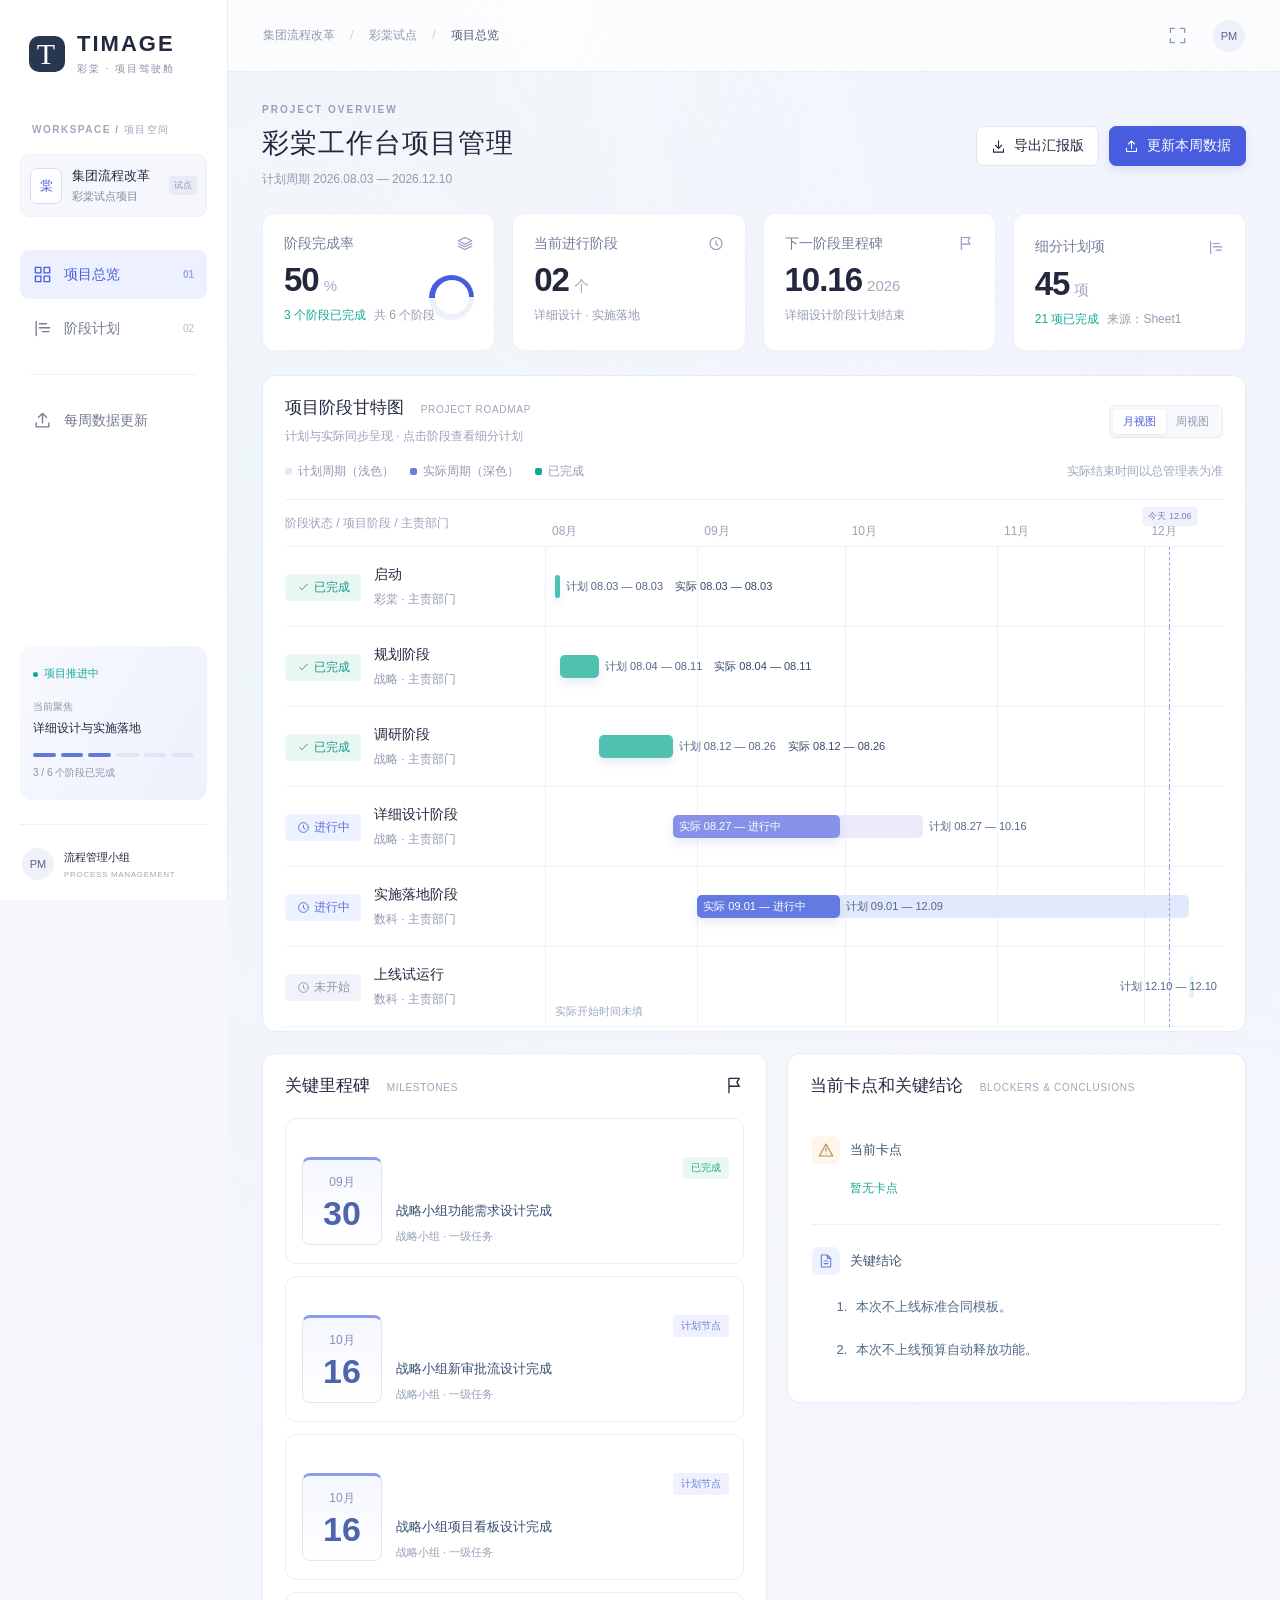
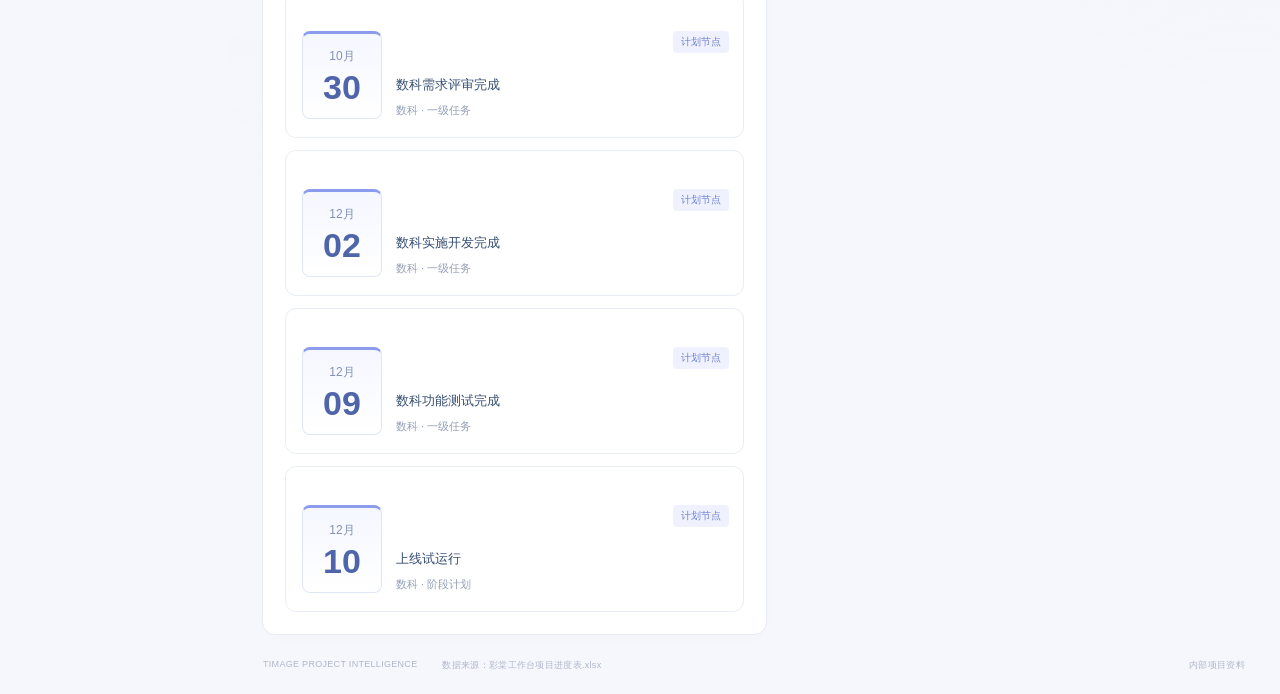
